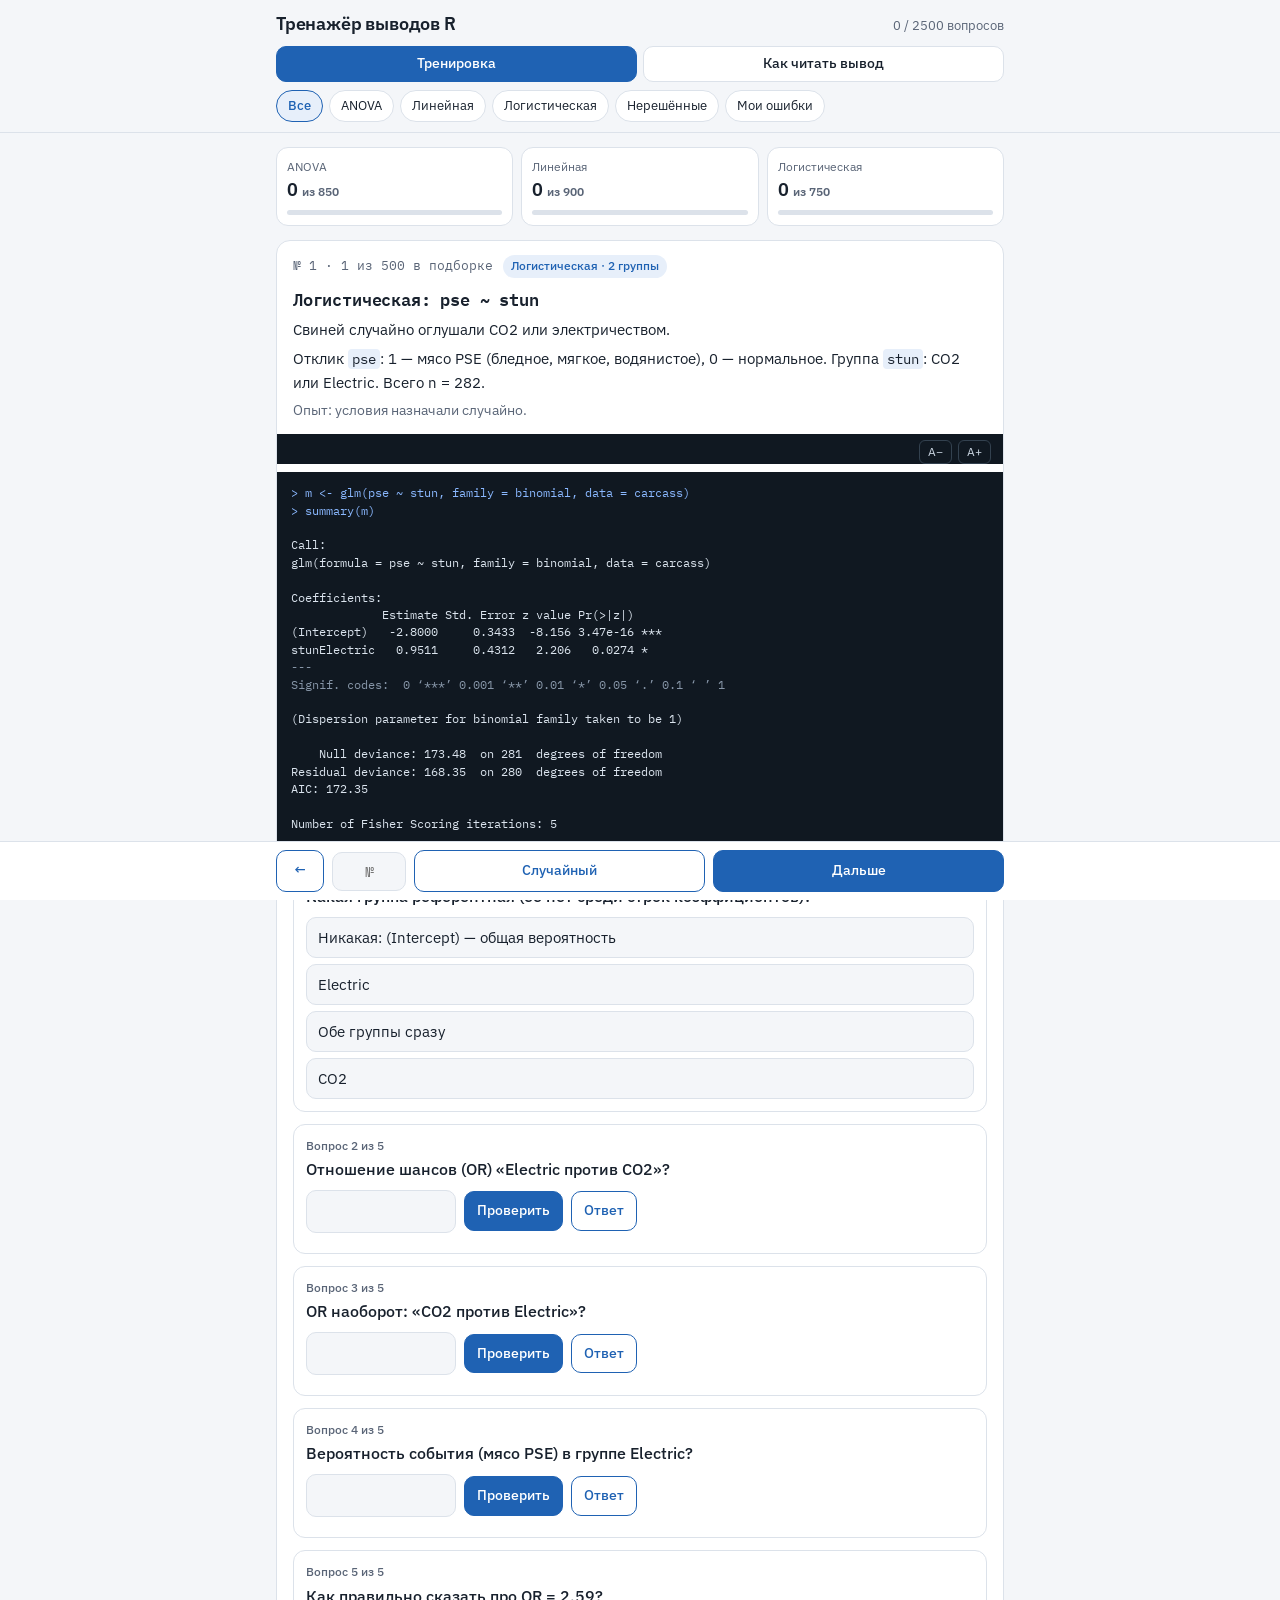
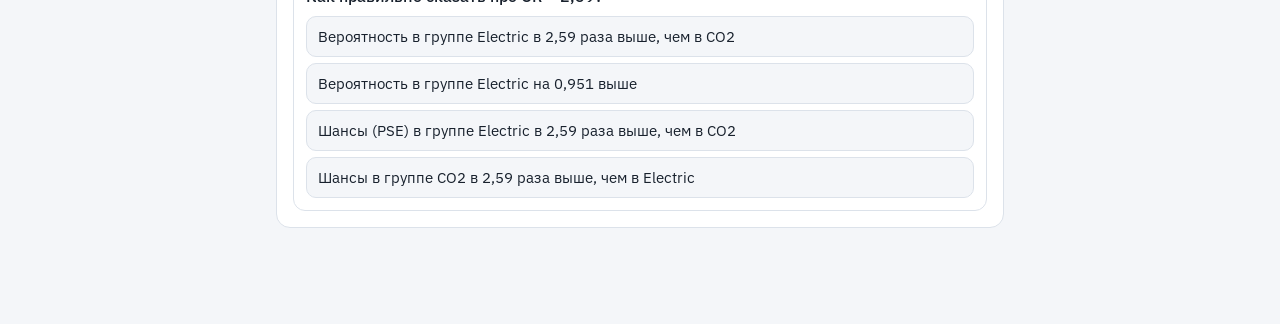
==== index.html @ 88f70c97 "Тренажёр выводов R, версия 1.0 Устанавливаемое веб-приложение: 500 выводов R, 2500 вопросов, раздел " ====
<!DOCTYPE html>
<html lang="ru">
<head>
<meta charset="utf-8">
<meta name="viewport" content="width=device-width, initial-scale=1">
<title>Тренажёр выводов R</title>
<link rel="manifest" href="manifest.webmanifest">
<meta name="theme-color" content="#101821">
<meta name="mobile-web-app-capable" content="yes">
<meta name="apple-mobile-web-app-capable" content="yes">
<link rel="icon" href="icon-192.png">
<link rel="apple-touch-icon" href="apple-touch-icon.png">

<link rel="preconnect" href="https://fonts.googleapis.com">
<link rel="preconnect" href="https://fonts.gstatic.com" crossorigin>
<link href="https://fonts.googleapis.com/css2?family=IBM+Plex+Mono:wght@400;500&family=IBM+Plex+Sans:wght@400;500;600&display=swap" rel="stylesheet">
<style>
/* Layout idea: one phone-width column; the R console is the hero of every card, questions stack under it. */
:root{
  --bg:#f4f6f9; --surface:#ffffff; --ink:#18212d; --muted:#5a6577; --line:#dce2ea;
  --accent:#1f62b3; --accent-soft:#e7effa; --ok:#1d7a4c; --ok-soft:#e3f3ea; --bad:#b0412a; --bad-soft:#fbeae5;
  --console-bg:#101821; --console-ink:#dbe4ee; --prompt:#8ab8ff; --console-dim:#8796a8;
  --font-body:"IBM Plex Sans",-apple-system,"Segoe UI",Roboto,Arial,sans-serif;
  --font-mono:"IBM Plex Mono",ui-monospace,"SFMono-Regular",Menlo,Consolas,monospace;
  color-scheme:light;
}
@media (prefers-color-scheme: dark){
  :root:not([data-theme="light"]){
    --bg:#0e131a; --surface:#161d26; --ink:#e5eaf1; --muted:#9aa6b5; --line:#2a3441;
    --accent:#6fa3ee; --accent-soft:#1b283a; --ok:#5cc08b; --ok-soft:#14281d; --bad:#ee8b70; --bad-soft:#331f1a;
    --console-bg:#0a0e14; --console-ink:#d9e2ec; --prompt:#8ab8ff; --console-dim:#7d8a9b; color-scheme:dark;
  }
}
:root[data-theme="dark"]{
  --bg:#0e131a; --surface:#161d26; --ink:#e5eaf1; --muted:#9aa6b5; --line:#2a3441;
  --accent:#6fa3ee; --accent-soft:#1b283a; --ok:#5cc08b; --ok-soft:#14281d; --bad:#ee8b70; --bad-soft:#331f1a;
  --console-bg:#0a0e14; --console-ink:#d9e2ec; --prompt:#8ab8ff; --console-dim:#7d8a9b; color-scheme:dark;
}
*{box-sizing:border-box}
html,body{margin:0}
body{background:var(--bg);color:var(--ink);font-family:var(--font-body);font-size:16px;line-height:1.55;-webkit-text-size-adjust:100%}
.wrap{max-width:760px;margin:0 auto;padding:0 16px 96px}
header.top{position:sticky;top:0;z-index:5;background:var(--bg);border-bottom:1px solid var(--line)}
.topin{max-width:760px;margin:0 auto;padding:10px 16px 8px;display:flex;flex-direction:column;gap:8px}
.brand{display:flex;align-items:baseline;justify-content:space-between;gap:12px}
.brand h1{font-size:18px;font-weight:600;margin:0;letter-spacing:-.01em}
.brand .stat{font-size:13px;color:var(--muted);font-variant-numeric:tabular-nums;white-space:nowrap}
.tabs{display:flex;gap:6px}
.tab{flex:1;border:1px solid var(--line);background:var(--surface);color:var(--ink);font:inherit;font-size:14px;font-weight:500;padding:6px 10px;border-radius:10px;cursor:pointer}
.tab[aria-selected="true"]{background:var(--accent);border-color:var(--accent);color:#fff}
.chips{display:flex;gap:6px;overflow-x:auto;padding-bottom:2px;scrollbar-width:none}
.chips::-webkit-scrollbar{display:none}
.chip{flex:none;border:1px solid var(--line);background:var(--surface);color:var(--ink);font:inherit;font-size:13px;padding:5px 11px;border-radius:999px;cursor:pointer;white-space:nowrap}
.chip[aria-pressed="true"]{background:var(--accent-soft);border-color:var(--accent);color:var(--accent);font-weight:500}
button:focus-visible,input:focus-visible,summary:focus-visible{outline:2px solid var(--accent);outline-offset:2px}
.card{background:var(--surface);border:1px solid var(--line);border-radius:14px;margin-top:14px;overflow:hidden}
.card-h{padding:14px 16px 4px;display:flex;flex-wrap:wrap;gap:6px 10px;align-items:center}
.idx{font-family:var(--font-mono);font-size:13px;color:var(--muted)}
.tag{font-size:12px;font-weight:500;padding:2px 8px;border-radius:999px;background:var(--accent-soft);color:var(--accent)}
.card h2{font-size:17px;font-weight:600;margin:4px 16px 6px;font-family:var(--font-mono);letter-spacing:-.01em;text-wrap:balance}
.intro{padding:0 16px 6px;font-size:15px}
.intro p{margin:6px 0}
.intro .dz{color:var(--muted);font-size:14px}
code{font-family:var(--font-mono);font-size:.92em;background:var(--accent-soft);padding:1px 4px;border-radius:4px}
.console{margin:8px 0 0;background:var(--console-bg);color:var(--console-ink);font-family:var(--font-mono);font-size:12px;line-height:1.45;padding:12px 14px;overflow-x:auto;white-space:pre;tab-size:4}
.console .pr{color:var(--prompt)}
.console .dim{color:var(--console-dim)}
.zoom{display:flex;justify-content:flex-end;gap:6px;padding:6px 12px 0;background:var(--console-bg)}
.zoom button{background:transparent;border:1px solid #33414f;color:#c8d3df;font:inherit;font-size:12px;border-radius:6px;padding:2px 8px;cursor:pointer}
.qs{padding:6px 16px 16px;display:flex;flex-direction:column;gap:12px}
.q{border:1px solid var(--line);border-radius:12px;padding:12px}
.q.done-ok{border-color:var(--ok)}
.q.done-bad{border-color:var(--bad)}
.qn{font-size:12px;color:var(--muted);font-weight:500;margin-bottom:2px}
.qt{font-weight:500}
.opts{display:flex;flex-direction:column;gap:6px;margin-top:8px}
.opt{text-align:left;font:inherit;font-size:15px;line-height:1.4;border:1px solid var(--line);background:var(--bg);color:var(--ink);border-radius:10px;padding:9px 11px;cursor:pointer}
.opt.ok{border-color:var(--ok);background:var(--ok-soft)}
.opt.bad{border-color:var(--bad);background:var(--bad-soft)}
.row{display:flex;gap:8px;align-items:center;flex-wrap:wrap;margin-top:8px}
.row input{font:inherit;font-family:var(--font-mono);font-size:16px;width:150px;padding:8px 10px;border:1px solid var(--line);border-radius:10px;background:var(--bg);color:var(--ink)}
.unit{color:var(--muted);font-size:14px}
.btn{font:inherit;font-size:14px;font-weight:500;border:1px solid var(--accent);background:var(--accent);color:#fff;border-radius:10px;padding:8px 12px;cursor:pointer}
.btn.ghost{background:transparent;color:var(--accent)}
.res{font-weight:600;font-size:14px}
.res.ok{color:var(--ok)} .res.bad{color:var(--bad)}
.ex{display:none;margin-top:10px;font-size:14.5px;background:var(--bg);border-radius:10px;padding:10px 12px;border-left:3px solid var(--accent)}
.ex.on{display:block}
.ex b{font-weight:600}
.err{color:var(--bad);font-size:13px}
nav.bottom{position:fixed;left:0;right:0;bottom:0;background:var(--surface);border-top:1px solid var(--line);z-index:5}
.navin{max-width:760px;margin:0 auto;padding:8px 16px calc(8px + env(safe-area-inset-bottom));display:flex;gap:8px;align-items:center}
.navin .btn{flex:1;white-space:nowrap;padding:9px 8px}
.navin #prev{flex:0 0 48px}
.navin .jump{width:74px;font:inherit;font-family:var(--font-mono);font-size:15px;padding:7px 8px;border:1px solid var(--line);border-radius:10px;background:var(--bg);color:var(--ink);text-align:center}
.prog{margin-top:14px;display:grid;grid-template-columns:repeat(3,1fr);gap:8px}
.pbox{background:var(--surface);border:1px solid var(--line);border-radius:12px;padding:10px}
.pbox .k{font-size:12px;color:var(--muted)} .pbox .v{font-size:18px;font-weight:600;font-variant-numeric:tabular-nums}
.bar{height:5px;background:var(--line);border-radius:3px;margin-top:6px;overflow:hidden}.bar i{display:block;height:100%;background:var(--accent)}
.empty{padding:24px 16px;color:var(--muted)}
/* guide */
.guide h2{font-size:19px;font-weight:600;margin:22px 0 6px;text-wrap:balance}
.guide h3{font-size:16px;font-weight:600;margin:16px 0 4px}
.guide p{margin:8px 0;max-width:65ch}
.guide .box{background:var(--surface);border:1px solid var(--line);border-radius:12px;padding:12px 14px;margin:10px 0}
.guide .key{border-left:4px solid var(--accent)}
.guide table{border-collapse:collapse;width:100%;font-size:14px;font-variant-numeric:tabular-nums}
.guide th,.guide td{border-bottom:1px solid var(--line);padding:6px 6px;text-align:left;vertical-align:top}
.guide th{font-weight:600;color:var(--muted);font-size:13px}
.tw{overflow-x:auto}
.guide .console{border-radius:10px;margin:8px 0;font-size:11px}
.guide ul,.guide ol{padding-left:20px;margin:6px 0}
.guide li{margin:3px 0}
.toc{display:flex;flex-wrap:wrap;gap:6px;margin-top:12px}
.toc a{font-size:13px;color:var(--accent);text-decoration:none;border:1px solid var(--line);background:var(--surface);border-radius:999px;padding:4px 10px}
.upd{position:fixed;left:12px;right:12px;bottom:76px;z-index:9;background:var(--console-bg);color:var(--console-ink);border-radius:12px;padding:12px 14px;display:flex;gap:10px;align-items:center;justify-content:space-between;font-size:14px}
.upd .btn{flex:none}
.ver{font-size:13px;color:var(--muted);margin-top:28px;border-top:1px solid var(--line);padding-top:12px}
[hidden]{display:none!important}
@media (prefers-reduced-motion: no-preference){.opt,.btn,.chip{transition:background .15s,border-color .15s}}
</style>
</head>
<body>
<header class="top">
  <div class="topin">
    <div class="brand"><h1>Тренажёр выводов R</h1><span class="stat" id="stat">0 / 2500 вопросов</span></div>
    <div class="tabs" role="tablist">
      <button class="tab" role="tab" id="tab-train" aria-selected="true">Тренировка</button>
      <button class="tab" role="tab" id="tab-guide" aria-selected="false">Как читать вывод</button>
    </div>
    <div class="chips" id="chips-cat" aria-label="Тип модели"></div>
    <div class="chips" id="chips-sub" aria-label="Подтип"></div>
  </div>
</header>

<main class="wrap">
  <section id="view-train">
    <div class="prog" id="prog"></div>
    <div id="card"></div>
  </section>
  <section id="view-guide" class="guide" hidden><p style="margin-top:16px">Короткие правила к каждому виду вывода. Во вкладке «Тренировка» те же вещи на 500 примерах.</p>
<div class="toc">
  <a href="#" data-go="g-any">С чего начать</a>
  <a href="#" data-go="g-slope">Наклон b₁</a>
  <a href="#" data-go="g-aov">ANOVA</a>
  <a href="#" data-go="g-dummy">Группы в lm и glm</a>
  <a href="#" data-go="g-tukey">TukeyHSD</a>
  <a href="#" data-go="g-log">Логарифмы</a>
  <a href="#" data-go="g-logit">Логистическая</a>
  <a href="#" data-go="g-ci">ДИ и прогноз</a>
  <a href="#" data-go="g-calc">Калькулятор</a>
</div>

<h2 id="g-any">С чего начать любой вывод</h2>
<ol>
  <li><b>Строка с формулой</b> (<code>lm(…)</code>, <code>aov(…)</code>, <code>glm(…)</code>): слева от <code>~</code> отклик Y, справа X или группа.</li>
  <li><b>Есть ли <code>log()</code></b> и с какой стороны. От этого зависит, брать ли e.</li>
  <li><b>Какая функция:</b> <code>aov</code> — ANOVA; <code>lm</code> — линейная регрессия (или ANOVA, если справа группа); <code>glm(…, family = binomial)</code> — логистическая.</li>
  <li><b>Найди строку, о которой спрашивают</b>, и бери числа из неё: Estimate, Std. Error, t (или z), p.</li>
</ol>

<h2 id="g-slope">Наклон b₁: что это на самом деле</h2>
<div class="box key">
  <p><b>b₁ — на сколько единиц Y в среднем меняется Y, если X больше на 1 единицу.</b> Больше ничего. Единицы b₁ — «единицы Y на одну единицу X».</p>
</div>
<p>Пример: масса поросёнка при отъёме (кг) от возраста отъёма (дни). R выдал (Intercept) = 1,00 и age = 0,24. Прямая: Ŷ = 1,00 + 0,24 · age.</p>
<div class="tw"><table>
  <tr><th>Возраст, дни</th><th>Ŷ = 1,00 + 0,24 × возраст</th><th>Разница с предыдущим</th></tr>
  <tr><td>20</td><td>1,00 + 4,80 = 5,80 кг</td><td></td></tr>
  <tr><td>21</td><td>1,00 + 5,04 = 6,04 кг</td><td>+0,24</td></tr>
  <tr><td>22</td><td>1,00 + 5,28 = 6,28 кг</td><td>+0,24</td></tr>
  <tr><td>25</td><td>1,00 + 6,00 = 7,00 кг</td><td>+0,72 за 3 дня (3 × 0,24)</td></tr>
</table></div>
<ul>
  <li><b>Каждый +1 день</b> → средняя масса на 0,24 кг больше. Это и есть b₁.</li>
  <li><b>+k единиц X</b> → среднее Y меняется на k × b₁. Сдвиг b₀ при этом не нужен — он сокращается.</li>
  <li><b>Минус у b₁</b> → с ростом X среднее Y падает.</li>
  <li><b>(Intercept) b₀</b> — прогноз при X = 0. Читать по смыслу можно, только если X = 0 есть в данных (возраст отъёма 0 дней — нет).</li>
  <li><b>«в среднем»</b>: конкретные поросята разбросаны вокруг прямой примерно на Residual standard error.</li>
  <li><b>Опыт или наблюдение:</b> если X назначали случайно — «увеличение X вызывает…»; если нет — «связано с…».</li>
</ul>
<div class="box"><b>EN:</b> Each 1-day increase in age at weaning is associated with a 0.24 kg increase in mean weaning weight.</div>
<h3>Остальные числа в строке наклона</h3>
<div class="tw"><table>
  <tr><th>Число</th><th>Что это</th><th>Как получить</th></tr>
  <tr><td>Std. Error</td><td>насколько «дрожит» сам наклон от выборки к выборке</td><td>из вывода</td></tr>
  <tr><td>t value</td><td>во сколько SE наклон отстоит от 0</td><td>Estimate / Std. Error</td></tr>
  <tr><td>Pr(&gt;|t|)</td><td>p для H₀: β₁ = 0 (связи нет)</td><td>&lt; 0,05 → связь значима</td></tr>
  <tr><td>95 % ДИ</td><td>где с уверенностью 95 % лежит настоящий β₁</td><td>b₁ ± qt × SE, или <code>confint(m)</code></td></tr>
</table></div>
<h3>Нижняя часть summary(lm)</h3>
<ul>
  <li><b>Residual standard error: s on df</b> — типичный промах отдельной точки мимо прямой (в единицах Y). n = df + 2 (для одной X).</li>
  <li><b>Multiple R-squared</b> — доля разброса Y, объяснённая прямой. Adjusted — с поправкой на число параметров.</li>
  <li><b>F-statistic</b> — при одной X это t² наклона, p тот же.</li>
</ul>

<h2 id="g-aov">ANOVA: summary(aov)</h2>
<pre class="console">            Df Sum Sq Mean Sq F value  Pr(&gt;F)
diet         3  10520    3507   6.124 0.00182 **
Residuals   36  20615     573</pre>
<div class="tw"><table>
  <tr><th>Что нужно</th><th>Где / как</th><th>Здесь</th></tr>
  <tr><td>число групп k</td><td>Df фактора + 1</td><td>3 + 1 = 4</td></tr>
  <tr><td>число наблюдений N</td><td>Df фактора + Df Residuals + 1</td><td>3 + 36 + 1 = 40</td></tr>
  <tr><td>MSE (шум)</td><td>Mean Sq в строке Residuals</td><td>573</td></tr>
  <tr><td>σ̂ (pooled SD)</td><td>√MSE</td><td>√573 = 23,9</td></tr>
  <tr><td>F</td><td>Mean Sq фактора / MSE</td><td>3507 / 573 = 6,12</td></tr>
  <tr><td>R²</td><td>SS фактора / (SS фактора + SS Residuals)</td><td>10520 / 31135 = 0,34</td></tr>
</table></div>
<p><b>Вывод по p:</b> p &lt; 0,05 → хотя бы одно среднее отличается (какое — F не говорит). p ≥ 0,05 → нет доказательств различий (но и равенство не доказано).</p>
<p><b>Сравнить две группы руками:</b> SE = √(MSE × (1/n₁ + 1/n₂)); t = разница / SE; ДИ = разница ± qt × SE, df = df Residuals. MSE и df берём из всей таблицы, даже если сравниваем только две группы.</p>
<p><b>Контраст</b> с коэффициентами c: g = Σ c·среднее; SE = √(MSE × Σ c²/n).</p>

<h2 id="g-dummy">Группы в lm и glm: где «вторая» группа</h2>
<div class="box key"><p>Когда справа от <code>~</code> стоит группа, R делает из неё переменные 0/1. <b>Первая по алфавиту группа становится референтной</b> — её строки в выводе нет, она «спрятана» в (Intercept). Каждая строка вида <code>dietB</code> — это <b>разница «B минус референтная»</b>.</p></div>
<div class="tw"><table>
  <tr><th>Группа</th><th>dietB</th><th>dietC</th><th>Ŷ</th></tr>
  <tr><td>A (референтная)</td><td>0</td><td>0</td><td>b₀</td></tr>
  <tr><td>B</td><td>1</td><td>0</td><td>b₀ + b<sub>B</sub></td></tr>
  <tr><td>C</td><td>0</td><td>1</td><td>b₀ + b<sub>C</sub></td></tr>
</table></div>
<pre class="console">            Estimate Std. Error t value Pr(&gt;|t|)
(Intercept)   450.00       8.00   56.25  &lt; 2e-16 ***
dietB          20.00      11.31    1.77  0.08554 .
dietC          35.00      11.31    3.09  0.00381 **</pre>
<ul>
  <li>Среднее A = 450 (это (Intercept)).</li>
  <li>Среднее B = 450 + 20 = 470; среднее C = 450 + 35 = 485.</li>
  <li><b>C − B</b> = 35 − 20 = 15: A сокращается. Отдельной строки для этого нет.</li>
  <li>p в строке dietB проверяет «B = A», а не «B = 0».</li>
  <li>F-statistic внизу — общий тест «все средние равны», тот же, что в ANOVA.</li>
</ul>
<p>В <b>glm</b> то же самое, только на шкале log-odds: (Intercept) — log-odds референтной группы, строка группы — разница log-odds (см. ниже).</p>

<h2 id="g-tukey">TukeyHSD</h2>
<pre class="console">$diet
    diff       lwr      upr     p adj
B-A   20 -7.645000 47.64500 0.1946083
C-A   35  7.355000 62.64500 0.0103658</pre>
<ul>
  <li><b>«C-A»</b> читается «среднее C минус среднее A».</li>
  <li><b>p adj</b> уже с поправкой на все пары — сравниваешь с 0,05.</li>
  <li><b>lwr, upr</b> — 95 % ДИ разницы с той же поправкой. Ноль внутри ⇔ p adj ≥ 0,05.</li>
  <li>Число пар = k(k − 1)/2. p adj больше обычного p, потому что Тьюки защищает от случайных находок на всём наборе пар.</li>
</ul>

<h2 id="g-log">Логарифмы: два вопроса</h2>
<div class="box key">
  <ol>
    <li><b>Y под log?</b> Да → от коэффициентов (и концов ДИ, и сдвига) берём e. Говорим «в … раз» / «на … %» и слово <b>медиана</b>. Нет → e не берём.</li>
    <li><b>X под log?</b> Да → при прогнозе подставляем ln X; в трактовке говорим «X в 2 раза» и умножаем b₁ на 0,693. Нет → «+1 к X».</li>
  </ol>
</div>
<div class="tw"><table>
  <tr><th>Модель</th><th>Как читать b₁</th><th>Прогноз</th></tr>
  <tr><td><code>y ~ x</code></td><td>+1 к X → среднее Y + b₁</td><td>b₀ + b₁·X</td></tr>
  <tr><td><code>log(y) ~ x</code></td><td>+1 к X → медиана Y × e<sup>b₁</sup>; % = (e<sup>b₁</sup> − 1)·100; +k к X → × e<sup>k·b₁</sup></td><td>e<sup>b₀ + b₁·X</sup> (медиана)</td></tr>
  <tr><td><code>y ~ log(x)</code></td><td>X × 2 → среднее Y + 0,693·b₁; X × 10 → + 2,303·b₁</td><td>b₀ + b₁·ln X</td></tr>
  <tr><td><code>log(y) ~ log(x)</code></td><td>X × 2 → медиана Y × 2<sup>b₁</sup>; +1 % X ≈ +b₁ % Y</td><td>e<sup>b₀ + b₁·ln X</sup></td></tr>
</table></div>
<p><b>Проценты перемножаются.</b> b₁ = −0,0184 на 1 единицу: на 10 единиц не 10 × 1,8 = 18 %, а e<sup>−0,184</sup> = 0,832 → на 17 % ниже.</p>
<p><b>Не переводят через e:</b> R², t, p, F.</p>
<p><b>Почему медиана:</b> e от среднего логарифмов — это середина данных, а не их среднее. 2, 4, 8: среднее 4,67, а e<sup>среднее ln</sup> = 4.</p>

<h2 id="g-logit">Логистическая регрессия</h2>
<div class="box key"><p>R считает всё на шкале <b>log-odds</b>. Цепочка туда и обратно:</p>
<p><b>вероятность p</b> → шансы = p / (1 − p) → log-odds = ln(шансы)<br>
<b>log-odds</b> → шансы = e<sup>log-odds</sup> → вероятность = шансы / (1 + шансы)</p></div>
<p>Пример: p = 0,20 → шансы 0,2/0,8 = 0,25 («1 к 4») → log-odds = ln 0,25 = −1,39.</p>
<h3>Две группы: где «вторая» группа</h3>
<pre class="console">             Estimate Std. Error z value Pr(&gt;|z|)
(Intercept)   -0.7500     0.1800  -4.167 3.09e-05 ***
groupVaccine  -1.1000     0.3200  -3.438 5.87e-04 ***</pre>
<p>Строки Control нет → Control референтная. Она в (Intercept).</p>
<div class="tw"><table>
  <tr><th></th><th>log-odds</th><th>шансы = e<sup>log-odds</sup></th><th>вероятность</th></tr>
  <tr><td>Control (референтная)</td><td>b₀ = −0,75</td><td>e<sup>−0,75</sup> = 0,472</td><td>0,472 / 1,472 = 0,32</td></tr>
  <tr><td>Vaccine</td><td>b₀ + b₁ = −0,75 − 1,10 = −1,85</td><td>e<sup>−1,85</sup> = 0,157</td><td>0,157 / 1,157 = 0,14</td></tr>
</table></div>
<ul>
  <li><b>OR «Vaccine против Control»</b> = e<sup>b₁</sup> = e<sup>−1,10</sup> = 0,333 (= 0,157 / 0,472). Шансы заболеть у вакцинированных в 3 раза ниже.</li>
  <li><b>OR наоборот, «Control против Vaccine»</b> = 1 / 0,333 = e<sup>+1,10</sup> = 3,0. Отдельной строки нет — просто переворачиваешь.</li>
  <li><b>OR — отношение шансов, не вероятностей.</b> Вероятности здесь 0,32 и 0,14: их отношение 2,3, а не 3.</li>
  <li><b>p в строке groupVaccine</b> проверяет H₀: β₁ = 0, то есть OR = 1 (шансы одинаковы).</li>
</ul>
<div class="box"><b>EN:</b> The odds of disease for vaccinated pigs are estimated to be e<sup>−1.10</sup> = 0.33 times the odds for unvaccinated pigs (about 67% lower odds).</div>
<h3>Три группы</h3>
<p>Обе строки — против референтной A. OR «C против B» = e<sup>b<sub>C</sub> − b<sub>B</sub></sup> (или OR<sub>C</sub> / OR<sub>B</sub>). Вероятность в C: e<sup>b₀ + b<sub>C</sub></sup> / (1 + e<sup>b₀ + b<sub>C</sub></sup>).</p>
<h3>Непрерывный X</h3>
<ul>
  <li>+1 к X → шансы × e<sup>b₁</sup>. +k к X → шансы × e<sup>k·b₁</sup> (не k × OR).</li>
  <li>% изменения шансов = (e<sup>b₁</sup> − 1) × 100.</li>
  <li>Вероятность при X₀: log-odds = b₀ + b₁·X₀ → шансы → вероятность.</li>
  <li>Вероятность меняется неравномерно (S-кривая): постоянны только шансы «в разах».</li>
</ul>

<h2 id="g-ci">Доверительные интервалы и прогноз</h2>
<div class="tw"><table>
  <tr><th>Что</th><th>Формула</th><th>Множитель</th></tr>
  <tr><td>Коэффициент lm</td><td>b ± qt × SE</td><td>qt(0.975, df остатков)</td></tr>
  <tr><td>Разница двух средних (ANOVA)</td><td>разница ± qt × √(MSE(1/n₁ + 1/n₂))</td><td>qt(0.975, df Residuals)</td></tr>
  <tr><td>OR в glm (Wald)</td><td>e<sup>b ± 1,96 × SE</sup></td><td>1,96</td></tr>
  <tr><td>log(Y): множитель</td><td>e от каждого конца confint</td><td>—</td></tr>
</table></div>
<p><b>predict(…, interval = "confidence")</b> — ДИ для <b>среднего</b> Y при этом X (узкий). <b>interval = "prediction"</b> — для <b>одного нового</b> наблюдения (шире: добавляется разброс s). Оба уже всего в середине данных по X.</p>
<p><b>Как сказать ДИ:</b> «С уверенностью 95 % … от L до U». Не «95 % наблюдений» и не «при повторении 100 раз всегда».</p>

<h2 id="g-calc">Калькулятор</h2>
<ul>
  <li><b>e<sup>x</sup>:</b> кнопка eˣ (часто через 2nd + ln) или e → xʸ → x.</li>
  <li><b>e<sup>−x</sup></b> = 1 / e<sup>x</sup>: посчитай e<sup>0,0184</sup> = 1,0186, потом 1/x → 0,982.</li>
  <li><b>ln</b> — кнопка ln. ln 2 = 0,693; ln 10 = 2,303.</li>
  <li><b>2<sup>b</sup></b> — кнопка xʸ.</li>
  <li><b>Проверка знака:</b> отрицательный коэффициент → множитель меньше 1.</li>
</ul>
<div class="ver" id="ver"><b>Версия 1.0</b> · 14.11.2026<br>Что нового: первая версия — 500 выводов R, 2500 вопросов, раздел «Как читать вывод». Прогресс хранится на этом телефоне.<br>Хочешь новые задания — напиши Claude в проекте, что добавить. После согласования выйдет обновление, приложение покажет кнопку «Обновить».</div>
</section>
</main>

<nav class="bottom" id="nav">
  <div class="navin">
    <button class="btn ghost" id="prev" aria-label="Предыдущий пример">←</button>
    <input class="jump" id="jump" inputmode="numeric" aria-label="Номер примера" placeholder="№">
    <button class="btn ghost" id="rand">Случайный</button>
    <button class="btn" id="next">Дальше</button>
  </div>
</nav>

<script type="application/json" id="data">[{"cat":"logit","sub":"g2","title":"Логистическая: pse ~ stun","intro":"<p>Свиней случайно оглушали CO2 или электричеством.<\/p><p>Отклик <code>pse<\/code>: 1 — мясо PSE (бледное, мягкое, водянистое), 0 — нормальное. Группа <code>stun<\/code>: CO2 или Electric. Всего n = 282.<\/p><p class='dz'>Опыт: условия назначали случайно.<\/p>","console":"> m <- glm(pse ~ stun, family = binomial, data = carcass)\n> summary(m)\n\nCall:\nglm(formula = pse ~ stun, family = binomial, data = carcass)\n\nCoefficients:\n             Estimate Std. Error z value Pr(>|z|)\n(Intercept)   -2.8000     0.3433  -8.156 3.47e-16 ***\nstunElectric   0.9511     0.4312   2.206   0.0274 *\n---\nSignif. codes:  0 ‘***’ 0.001 ‘**’ 0.01 ‘*’ 0.05 ‘.’ 0.1 ‘ ’ 1\n\n(Dispersion parameter for binomial family taken to be 1)\n\n    Null deviance: 173.48  on 281  degrees of freedom\nResidual deviance: 168.35  on 280  degrees of freedom\nAIC: 172.35\n\nNumber of Fisher Scoring iterations: 5","qs":[{"t":"mc","q":"Какая группа референтная (её нет среди строк коэффициентов)?","o":["Никакая: (Intercept) — общая вероятность","Electric","Обе группы сразу","CO2"],"a":3,"ex":"R берёт первую по алфавиту группу (CO2) за базу. Где «вторая» группа? Она — строка stunElectric. А референтная (CO2) сидит в (Intercept): для неё stunElectric = 0, и log-odds = b₀."},{"t":"num","q":"Отношение шансов (OR) «Electric против CO2»?","a":2.58856,"tol":0.01294,"ex":"OR = e<sup>b₁<\/sup> = e<sup>0,95110<\/sup> = <b>2,589<\/b>. Шансы PSE в группе Electric в 2,59 раза больше, чем в CO2.","unit":""},{"t":"num","q":"OR наоборот: «CO2 против Electric»?","a":0.386316,"tol":0.001932,"ex":"Переворачиваем: 1 / OR = 1 / 2,589 = <b>0,3863<\/b> (то же, что e<sup>−b₁<\/sup> = e<sup>−0,95110<\/sup>). Отдельной строки для «CO2 против Electric» в выводе нет — её получают так.","unit":""},{"t":"num","q":"Вероятность события (мясо PSE) в группе Electric?","a":0.136002,"tol":0.003,"ex":"log-odds Electric = b₀ + b₁ = −2,8000 + (0,95110) = −1,849. Шансы = e<sup>−1,849<\/sup> = 0,1574. Вероятность = 0,1574 / (1 + 0,1574) = <b>0,136<\/b>.","unit":""},{"t":"mc","q":"Как правильно сказать про OR = 2,59?","o":["Вероятность в группе Electric в 2,59 раза выше, чем в CO2","Вероятность в группе Electric на 0,951 выше","Шансы (PSE) в группе Electric в 2,59 раза выше, чем в CO2","Шансы в группе CO2 в 2,59 раза выше, чем в Electric"],"a":2,"ex":"e<sup>b<\/sup> в логистической регрессии — отношение <b>шансов<\/b>, не вероятностей. Направление: группа из строки против референтной. <br><i>EN:<\/i> The odds of pse in the Electric group are estimated to be 2.59 times the odds in the CO2 group."}],"id":1},{"cat":"anova","sub":"aov","title":"ANOVA: birthwt ~ parity","intro":"<p>Данные фермы: гнёзда от свиноматок первого, второго и третьего-и-далее опороса.<\/p><p>Отклик <code>birthwt<\/code> — средняя масса поросёнка при рождении в гнезде, кг. Фактор <code>parity<\/code> — опорос свиноматки (1-й, 2-й, 3-й и дальше). Число гнёзд в группах: P1: 6, P2: 12, P3plus: 8.<\/p><p class='dz'>Наблюдение: условия никто не назначал, данные собраны как есть.<\/p>","console":"> fit <- aov(birthwt ~ parity, data = litters)\n> summary(fit)\n            Df  Sum Sq Mean Sq F value Pr(>F)\nparity       2 0.04801 0.02401  0.8395  0.445\nResiduals   23 0.65773 0.02860\n---\nSignif. codes:  0 ‘***’ 0.001 ‘**’ 0.01 ‘*’ 0.05 ‘.’ 0.1 ‘ ’ 1\n> round(tapply(litters$birthwt, litters$parity, mean), 3)\n    P1     P2 P3plus\n 1.292  1.304  1.392\n> table(litters$parity)\n\n    P1     P2 P3plus\n     6     12      8\n> qt(0.975, df = 23)\n[1] 2.068658","qs":[{"t":"num","q":"Чему равна оценка σ — типичный разброс внутри групп (pooled SD)? В кг.","a":0.169115,"tol":0.003382,"ex":"σ̂ = √MSE. MSE — это Mean Sq в строке Residuals = 0,02860. √0,02860 = <b>0,169<\/b> кг. Отдельное наблюдение обычно отличается от среднего своей группы примерно на столько.","unit":"кг"},{"t":"mc","q":"p-value = 0.445. Какой вывод правильный (α = 0,05)?","o":["Хотя бы одно среднее отличается","Нет доказательств, что средние различаются (но и равенство не доказано)","Доказано, что все средние равны","Все средние отличаются друг от друга"],"a":1,"ex":"H₀: все средние в популяции равны. p ≥ 0,05 → H₀ не отвергаем. F-тест отвечает только на вопрос «все ли средние одинаковы», а не «какие различаются»."},{"t":"num","q":"Сколько всего наблюдений (N) было в анализе?","a":26.0,"tol":0.0,"ex":"Df фактора + Df остатков = Df total = N − 1: 2 + 23 = 25 → N = <b>26<\/b>.","unit":""},{"t":"num","q":"95% ДИ для разницы средних P3plus − P1: найди <b>верхнюю<\/b> границу. qt есть в выводе.","a":0.288936,"tol":0.005779,"ex":"Разница = 1,3920 − 1,2920 = 0,1000. SE = √(0,02860·(1/6 + 1/8)) = 0,0913. Верх = разница + qt × SE = 0,1000 + 2.068658 × 0,0913 = <b>0,289<\/b> кг. MSE и df берём из всей ANOVA, даже если сравниваем две группы.","unit":"кг"},{"t":"num","q":"Проверь, как R получил F value: посчитай F сам.","a":0.83951,"tol":0.008395,"ex":"F = Mean Sq фактора / Mean Sq Residuals = 0,02401 / 0,02860 = <b>0,840<\/b>. Сигнал (разброс между средними) делим на шум (разброс внутри групп).","unit":""}],"id":2},{"cat":"logit","sub":"g3","title":"Логистическая, 3 группы: lame ~ floor","intro":"<p>Осмотрели свиней на бетонном, резиновом и щелевом полу.<\/p><p>Отклик <code>lame<\/code>: 1 — хромает, 0 — нет. Группа <code>floor<\/code>: Concrete, Rubber, Slatted. Всего n = 375.<\/p><p class='dz'>Наблюдение: условия никто не назначал, данные собраны как есть.<\/p>","console":"> m <- glm(lame ~ floor, family = binomial, data = pigs)\n> summary(m)\n\nCall:\nglm(formula = lame ~ floor, family = binomial, data = pigs)\n\nCoefficients:\n             Estimate Std. Error z value Pr(>|z|)\n(Intercept)   -1.3949     0.2074  -6.724 1.76e-11 ***\nfloorRubber   -0.2514     0.3429  -0.733    0.464\nfloorSlatted   0.2337     0.2922   0.800    0.424\n---\nSignif. codes:  0 ‘***’ 0.001 ‘**’ 0.01 ‘*’ 0.05 ‘.’ 0.1 ‘ ’ 1\n\n(Dispersion parameter for binomial family taken to be 1)\n\n    Null deviance: 378.06  on 374  degrees of freedom\nResidual deviance: 375.96  on 372  degrees of freedom\nAIC: 381.96\n\nNumber of Fisher Scoring iterations: 4\n> exp(coef(m))\n (Intercept)  floorRubber floorSlatted\n   0.2478632    0.7777316    1.2633229","qs":[{"t":"mc","q":"Какая группа референтная?","o":["Concrete","Rubber","Никакая","Slatted"],"a":0,"ex":"Строк floorRubber и floorSlatted есть, а floorConcrete — нет. Значит Concrete — база (первая по алфавиту), она в (Intercept)."},{"t":"num","q":"OR «Slatted против Rubber»? (ни одна не референтная)","a":1.62434,"tol":0.01624,"ex":"Обе строки — против Concrete. Разница log-odds: 0,23370 − (−0,25140) = 0,4851. OR = e<sup>0,4851<\/sup> = <b>1,624<\/b>. Или делим OR: 1,263 / 0,7777.","unit":""},{"t":"num","q":"Вероятность события (хромота) в группе Slatted?","a":0.238449,"tol":0.003,"ex":"log-odds Slatted = b₀ + bSlatted = −1,3949 + (0,23370) = −1,161. Шансы = 0,3131. Вероятность = <b>0,238<\/b>.","unit":""},{"t":"num","q":"Вероятность события в референтной группе Concrete?","a":0.198627,"tol":0.003,"ex":"e<sup>−1,3949<\/sup> = 0,2479 (шансы) → 0,2479 / (1 + 0,2479) = <b>0,199<\/b>.","unit":""},{"t":"mc","q":"OR Slatted против Concrete = 1,26. Как сказать?","o":["Шансы в Slatted в 1,26 раза выше, чем в среднем по всем фермам","Шансы в Concrete в 1,26 раза выше, чем в Slatted","Шансы (хромоты) в Slatted в 1,26 раза выше, чем в Concrete","Вероятность в Slatted в 1,26 раза выше, чем в Concrete"],"a":2,"ex":"OR из строки — всегда «эта группа против референтной», и это про шансы, не вероятности."}],"id":3},{"cat":"logit","sub":"g3","title":"Логистическая, 3 группы: lame ~ floor","intro":"<p>Осмотрели свиней на бетонном, резиновом и щелевом полу.<\/p><p>Отклик <code>lame<\/code>: 1 — хромает, 0 — нет. Группа <code>floor<\/code>: Concrete, Rubber, Slatted. Всего n = 430.<\/p><p class='dz'>Наблюдение: условия никто не назначал, данные собраны как есть.<\/p>","console":"> m <- glm(lame ~ floor, family = binomial, data = pigs)\n> summary(m)\n\nCall:\nglm(formula = lame ~ floor, family = binomial, data = pigs)\n\nCoefficients:\n             Estimate Std. Error z value Pr(>|z|)\n(Intercept)   -1.0826     0.1785  -6.064 1.33e-09 ***\nfloorRubber   -0.6520     0.2965  -2.199   0.0279 *\nfloorSlatted   0.1092     0.2691   0.406   0.6850\n---\nSignif. codes:  0 ‘***’ 0.001 ‘**’ 0.01 ‘*’ 0.05 ‘.’ 0.1 ‘ ’ 1\n\n(Dispersion parameter for binomial family taken to be 1)\n\n    Null deviance: 459.14  on 429  degrees of freedom\nResidual deviance: 451.82  on 427  degrees of freedom\nAIC: 457.82\n\nNumber of Fisher Scoring iterations: 4","qs":[{"t":"mc","q":"Какая группа референтная?","o":["Rubber","Slatted","Никакая","Concrete"],"a":3,"ex":"Строк floorRubber и floorSlatted есть, а floorConcrete — нет. Значит Concrete — база (первая по алфавиту), она в (Intercept)."},{"t":"num","q":"OR «Slatted против Rubber»? (ни одна не референтная)","a":2.14084,"tol":0.02141,"ex":"Обе строки — против Concrete. Разница log-odds: 0,10920 − (−0,65200) = 0,7612. OR = e<sup>0,7612<\/sup> = <b>2,141<\/b>. Или делим OR: 1,115 / 0,5210.","unit":""},{"t":"num","q":"Вероятность события (хромота) в группе Slatted?","a":0.274203,"tol":0.003,"ex":"log-odds Slatted = b₀ + bSlatted = −1,0826 + (0,10920) = −0,9734. Шансы = 0,3778. Вероятность = <b>0,274<\/b>.","unit":""},{"t":"num","q":"Вероятность события в референтной группе Concrete?","a":0.253014,"tol":0.003,"ex":"e<sup>−1,0826<\/sup> = 0,3387 (шансы) → 0,3387 / (1 + 0,3387) = <b>0,253<\/b>.","unit":""},{"t":"num","q":"OR «Rubber против Concrete»?","a":0.521003,"tol":0.002605,"ex":"e<sup>−0,65200<\/sup> = <b>0,5210<\/b>.","unit":""}],"id":4},{"cat":"lin","sub":"logy","title":"log(Y): log(cfu) ~ days","intro":"<p>Проб: n = 26. Отклик <code>cfu<\/code> — число бактерий в воде поилок, КОЕ/мл. Предиктор <code>days<\/code> — дни после санации, дн.; в данных от 1,00 до 10,0.<\/p><p>Y сильно растёт или падает «в разах», поэтому в модель взяли <code>log(cfu)<\/code>.<\/p><p class='dz'>Наблюдение: условия никто не назначал, данные собраны как есть. R: <code>log()<\/code> — натуральный логарифм.<\/p>","console":"> m <- lm(log(cfu) ~ days, data = water)\n> summary(m)\n\nCall:\nlm(formula = log(cfu) ~ days, data = water)\n\nResiduals:\n     Min       1Q   Median       3Q      Max\n-1.05222 -0.23904 -0.02263  0.31225  1.14672\n\nCoefficients:\n            Estimate Std. Error t value Pr(>|t|)\n(Intercept)  4.69095    0.20939  22.403  < 2e-16 ***\ndays         0.23306    0.03524   6.614 7.69e-07 ***\n---\nSignif. codes:  0 ‘***’ 0.001 ‘**’ 0.01 ‘*’ 0.05 ‘.’ 0.1 ‘ ’ 1\n\nResidual standard error: 0.48 on 24 degrees of freedom\nMultiple R-squared:  0.6457,  Adjusted R-squared:  0.631 \nF-statistic: 43.74 on 1 and 24 DF,  p-value: 7.687e-07\n> confint(m)\n                2.5 %    97.5 %\n(Intercept) 4.2587996 5.1231067\ndays        0.1603298 0.3057864","qs":[{"t":"num","q":"Во сколько раз меняется медиана cfu при +1 к days (дн.)?","a":1.26246,"tol":0.003787,"ex":"Y под логарифмом → берём e от наклона: e<sup>0,23306<\/sup> = <b>1,262<\/b>. Больше 1 — рост. На калькуляторе для минуса: 1 / e<sup>0,23306<\/sup>.","unit":""},{"t":"num","q":"Во сколько раз изменится медиана cfu, если days вырастет на 2 дн.?","a":1.5938,"tol":0.01594,"ex":"Не 2 × процент, а e<sup>2 × b₁<\/sup> = e<sup>0,4661<\/sup> = <b>1,594<\/b>. Проценты перемножаются: 1,262<sup>2<\/sup> = то же самое.","unit":""},{"t":"mc","q":"Как правильно прочитать наклон 0,23306 на исходной шкале?","o":["При +1 к days медиана cfu умножается на 0,2331","При +1 к days медиана cfu меняется на 0,2331 КОЕ/мл","При +1 к days <b>среднее<\/b> cfu умножается на 1,262","При +1 к days (дн.) медиана cfu умножается на 1,262 (+26,2 %)"],"a":3,"ex":"Y под log → e<sup>b₁<\/sup>, ответ «в разах / на %», слово <b>медиана<\/b> (e от среднего логарифмов = медиана). <br><i>EN:<\/i> Each 1 дн. increase in days is associated with median cfu being multiplied by 1.262."},{"t":"num","q":"e от (Intercept): что за число? Посчитай.","a":108.957,"tol":1.09,"ex":"e<sup>4,6909<\/sup> = <b>109,0<\/b> КОЕ/мл — медиана cfu при days = 0. X = 0 вне данных — это экстраполяция.","unit":"КОЕ/мл"},{"t":"num","q":"Медиана cfu при days = 6 дн.?","a":441.117,"tol":4.411,"ex":"Сначала на лог-шкале: 4,6909 + 0,23306 × 6 = 6,089. Потом e: e<sup>6,089<\/sup> = <b>441,1<\/b> КОЕ/мл — это медиана, не среднее.","unit":"КОЕ/мл"}],"id":5},{"cat":"anova","sub":"aov","title":"ANOVA: gain ~ diet","intro":"<p>Станки поросят на доращивании случайно распределили по четырём рационам A, B, C, D.<\/p><p>Отклик <code>gain<\/code> — среднесуточный привес поросят в станке, г/сут. Фактор <code>diet<\/code> — рацион. Число станков в группах: A: 6, B: 12, C: 12, D: 12.<\/p><p class='dz'>Опыт: условия назначали случайно.<\/p>","console":"> fit <- aov(gain ~ diet, data = pens)\n> summary(fit)\n            Df Sum Sq Mean Sq F value   Pr(>F)\ndiet         3  47536   15845   13.75 3.19e-06 ***\nResiduals   38  43798    1153\n---\nSignif. codes:  0 ‘***’ 0.001 ‘**’ 0.01 ‘*’ 0.05 ‘.’ 0.1 ‘ ’ 1\n> round(tapply(pens$gain, pens$diet, mean), 1)\n    A     B     C     D\n471.0 430.3 481.1 398.7\n> table(pens$diet)\n\n A  B  C  D\n 6 12 12 12\n> qt(0.975, df = 38)\n[1] 2.024394","qs":[{"t":"num","q":"Чему равна оценка σ — типичный разброс внутри групп (pooled SD)? В г/сут.","a":33.9559,"tol":0.6791,"ex":"σ̂ = √MSE. MSE — это Mean Sq в строке Residuals = 1153. √1153 = <b>34,0<\/b> г/сут. Отдельное наблюдение обычно отличается от среднего своей группы примерно на столько.","unit":"г/сут"},{"t":"mc","q":"p-value = 3.19e-06. Какой вывод правильный (α = 0,05)?","o":["Хотя бы одно среднее отличается от остальных; какие именно — F не говорит","Все средние отличаются друг от друга","Средние равны","Рацион не влияет на отклик"],"a":0,"ex":"H₀: все средние в популяции равны. p &lt; 0,05 → H₀ отвергаем. F-тест отвечает только на вопрос «все ли средние одинаковы», а не «какие различаются»."},{"t":"num","q":"95% ДИ для разницы средних D − A: найди <b>верхнюю<\/b> границу. qt есть в выводе.","a":-37.93,"tol":0.7586,"ex":"Разница = 398,70 − 471,00 = −72,3. SE = √(1153·(1/6 + 1/12)) = 17,0. Верх = разница + qt × SE = −72,3 + 2.024394 × 17,0 = <b>−37,9<\/b> г/сут. MSE и df берём из всей ANOVA, даже если сравниваем две группы.","unit":"г/сут"},{"t":"num","q":"t для сравнения B с A (без поправки на много сравнений)?","a":-2.39723,"tol":0.07192,"ex":"Разница = 430,30 − 471,00 = −40,7. SE = √(MSE·(1/nA + 1/nB)) = √(1153·(1/6 + 1/12)) = 17,0. t = −40,7 / 17,0 = <b>−2,40<\/b>, df = 38 (df остатков).","unit":""},{"t":"num","q":"Проверь, как R получил F value: посчитай F сам.","a":13.7424,"tol":0.1374,"ex":"F = Mean Sq фактора / Mean Sq Residuals = 15845 / 1153 = <b>13,7<\/b>. Сигнал (разброс между средними) делим на шум (разброс внутри групп).","unit":""}],"id":6},{"cat":"lin","sub":"lin","title":"Регрессия: wean ~ age","intro":"<p>Гнёзд: n = 40. Отклик <code>wean<\/code> — средняя масса поросёнка при отъёме, кг. Предиктор <code>age<\/code> — возраст при отъёме, дн.; в данных от 19,0 до 28,0.<\/p><p class='dz'>Наблюдение: условия никто не назначал, данные собраны как есть. R: <code>log()<\/code> — натуральный логарифм.<\/p>","console":"> m <- lm(wean ~ age, data = litters)\n> summary(m)\n\nCall:\nlm(formula = wean ~ age, data = litters)\n\nResiduals:\n     Min       1Q   Median       3Q      Max\n-0.79497 -0.29329  0.04013  0.18166  1.06176\n\nCoefficients:\n            Estimate Std. Error t value Pr(>|t|)\n(Intercept)  1.42745    0.56390   2.531   0.0156 *\nage          0.22337    0.02304   9.693 8.07e-12 ***\n---\nSignif. codes:  0 ‘***’ 0.001 ‘**’ 0.01 ‘*’ 0.05 ‘.’ 0.1 ‘ ’ 1\n\nResidual standard error: 0.4201 on 38 degrees of freedom\nMultiple R-squared:  0.712,  Adjusted R-squared:  0.7044 \nF-statistic: 93.95 on 1 and 38 DF,  p-value: 8.066e-12\n> qt(0.975, df = 38)\n[1] 2.024394\n> predict(m, newdata = data.frame(age = 21), interval = \"confidence\")\n       fit      lwr      upr\n1 6.118141 5.913727 6.322555","qs":[{"t":"mc","q":"Как читать наклон age = 0,22337?","o":["При +1 к age (дн.) среднее wean выше на 0,2234 кг","При +1 к age у каждого объекта wean меняется ровно на 0,2234 кг","При age = 1 значение wean равно 0,2234 кг","При +1 к age значение wean меняется на 0,2234 %"],"a":0,"ex":"Наклон b₁ — на сколько единиц Y меняется <b>среднее<\/b> Y, если X больше на 1 единицу. Знак плюс → среднее выше. Не «у каждого объекта» (точки разбросаны вокруг прямой), не проценты (логарифмов нет). Наблюдение: говорим «связано с», не «вызывает».<br><i>EN:<\/i> Each 1 дн. increase in age is associated with a 0.2234 кг increase in mean wean."},{"t":"num","q":"Насколько изменится среднее wean, если age увеличить с 26 до 28 дн.? (со знаком)","a":0.44674,"tol":0.004467,"ex":"Разница по X = 2 дн.. Каждая единица X даёт 0,22337 кг. Итого 2 × 0,22337 = <b>0,4467<\/b> кг. Сдвиг b₀ не нужен — он сокращается.","unit":"кг"},{"t":"num","q":"Прогноз среднего wean при age = 21 дн.?","a":6.11822,"tol":0.03059,"ex":"Ŷ = b₀ + b₁·X = 1,4275 + 0,22337 × 21 = <b>6,1182<\/b> кг. Числа из столбца Estimate.","unit":"кг"},{"t":"mc","q":"Residual standard error = 0.4201. Что это?","o":["Насколько наклон может отличаться от истинного","Типичное отклонение отдельной точки от прямой: ≈ 0.4201 кг","Средняя ошибка (Intercept)","SE наклона"],"a":1,"ex":"s = √MSE, df = n − 2 = 38. Не путать с Std. Error наклона (0,02304): та про то, насколько «дрожит» сам наклон."},{"t":"mc","q":"Multiple R-squared = 0.712. Что это значит?","o":["71,2 % точек лежат на прямой","71,2 % разброса wean объясняется линейной связью с age","age увеличивает wean на 71,2 %","Прогноз верен в 71,2 % случаев"],"a":1,"ex":"R² = SSR/SST: доля разброса Y, которую убрала прямая. Ничего не говорит о причинности и о точности одного прогноза."}],"id":7},{"cat":"anova","sub":"aov","title":"ANOVA: backfat ~ line","intro":"<p>На мясокомбинате измерили шпик у туш свиней трёх пород.<\/p><p>Отклик <code>backfat<\/code> — толщина шпика у туши, мм. Фактор <code>line<\/code> — порода. Число туш в группах: Duroc: 21, Landrace: 23, Yorkshire: 18.<\/p><p class='dz'>Наблюдение: условия никто не назначал, данные собраны как есть.<\/p>","console":"> fit <- aov(backfat ~ line, data = carcass)\n> summary(fit)\n            Df Sum Sq Mean Sq F value  Pr(>F)\nline         2  200.8 100.412   19.76 2.7e-07 ***\nResiduals   59  299.8   5.082\n---\nSignif. codes:  0 ‘***’ 0.001 ‘**’ 0.01 ‘*’ 0.05 ‘.’ 0.1 ‘ ’ 1\n> round(tapply(carcass$backfat, carcass$line, mean), 2)\n    Duroc  Landrace Yorkshire\n    13.98     14.60     18.23\n> table(carcass$line)\n\n    Duroc  Landrace Yorkshire\n       21        23        18\n> qt(0.975, df = 59)\n[1] 2.000995","qs":[{"t":"num","q":"Чему равна оценка σ — типичный разброс внутри групп (pooled SD)? В мм.","a":2.25433,"tol":0.04509,"ex":"σ̂ = √MSE. MSE — это Mean Sq в строке Residuals = 5,082. √5,082 = <b>2,25<\/b> мм. Отдельное наблюдение обычно отличается от среднего своей группы примерно на столько.","unit":"мм"},{"t":"mc","q":"p-value = 2.7e-07. Какой вывод правильный (α = 0,05)?","o":["Все средние отличаются друг от друга","Хотя бы одно среднее отличается от остальных; какие именно — F не говорит","Средние равны","Порода не влияет на отклик"],"a":1,"ex":"H₀: все средние в популяции равны. p &lt; 0,05 → H₀ отвергаем. F-тест отвечает только на вопрос «все ли средние одинаковы», а не «какие различаются»."},{"t":"num","q":"t для сравнения Landrace с Duroc (без поправки на много сравнений)?","a":0.911217,"tol":0.03,"ex":"Разница = 14,600 − 13,980 = 0,620. SE = √(MSE·(1/nDuroc + 1/nLandrace)) = √(5,082·(1/21 + 1/23)) = 0,680. t = 0,620 / 0,680 = <b>0,911<\/b>, df = 59 (df остатков).","unit":""},{"t":"num","q":"Проверь, как R получил F value: посчитай F сам.","a":19.7584,"tol":0.1976,"ex":"F = Mean Sq фактора / Mean Sq Residuals = 100,4 / 5,082 = <b>19,8<\/b>. Сигнал (разброс между средними) делим на шум (разброс внутри групп).","unit":""},{"t":"num","q":"Сколько групп (порода) сравнивали? Найди по таблице, а не по описанию.","a":3.0,"tol":0.0,"ex":"Строка <code>line<\/code>: Df = 2 = k − 1, значит k = 2 + 1 = <b>3<\/b>.","unit":""}],"id":8},{"cat":"logit","sub":"gx","title":"Логистическая: tailbite ~ density","intro":"<p><\/p><p>Отклик <code>tailbite<\/code>: 1 — был погрыз, 0 — нет. Предиктор <code>density<\/code> — плотность посадки, свиней на 10 м²; в данных от 6,00 до 14,0. n = 184.<\/p><p class='dz'>Наблюдение: условия никто не назначал, данные собраны как есть.<\/p>","console":"> m <- glm(tailbite ~ density, family = binomial, data = pens)\n> summary(m)\n\nCall:\nglm(formula = tailbite ~ density, family = binomial, data = pens)\n\nCoefficients:\n            Estimate Std. Error z value Pr(>|z|)\n(Intercept) -2.60636    0.85955  -3.032  0.00243 **\ndensity      0.12965    0.07888   1.644  0.10024\n---\nSignif. codes:  0 ‘***’ 0.001 ‘**’ 0.01 ‘*’ 0.05 ‘.’ 0.1 ‘ ’ 1\n\n(Dispersion parameter for binomial family taken to be 1)\n\n    Null deviance: 195.21  on 183  degrees of freedom\nResidual deviance: 192.42  on 182  degrees of freedom\nAIC: 196.42\n\nNumber of Fisher Scoring iterations: 4\n> exp(coef(m))\n(Intercept)     density\n  0.0738026   1.1384278","qs":[{"t":"num","q":"OR для +1 к density (свиней на 10 м²)?","a":1.13843,"tol":0.005692,"ex":"e<sup>b₁<\/sup> = e<sup>0,12965<\/sup> = <b>1,138<\/b>: каждая +1 к density умножает шансы (погрыза) на 1,138.","unit":""},{"t":"num","q":"Во сколько раз меняются шансы, если density больше на 1.6 свиней на 10 м²?","a":1.23052,"tol":0.01231,"ex":"e<sup>1.6 × b₁<\/sup> = e<sup>0,2074<\/sup> = <b>1,231<\/b> (то же, что 1,138<sup>1.6<\/sup>). Не 1.6 × OR!","unit":""},{"t":"num","q":"Вероятность события (погрыз хвостов в станке) при density = 12 свиней на 10 м²?","a":0.259118,"tol":0.003,"ex":"log-odds = −2,6064 + 0,12965 × 12 = −1,051. Шансы = e<sup>−1,051<\/sup> = 0,3497. Вероятность = шансы / (1 + шансы) = <b>0,259<\/b>.","unit":""},{"t":"mc","q":"Как правильно прочитать наклон 0,12965?","o":["При +1 к density шансы меняются на 0,1296","При +1 к density шансы (погрыза) умножаются на 1,138","При +1 к density вероятность умножается на 1,138","При +1 к density вероятность меняется на 0,1296"],"a":1,"ex":"b₁ — изменение log-odds. e<sup>b₁<\/sup> — во сколько раз меняются шансы. Вероятность меняется неравномерно: в середине (около 0,5) быстрее, у краёв (около 0 и 1) медленнее."},{"t":"num","q":"На сколько процентов меняются шансы при +1 к density? (со знаком)","a":13.843,"tol":0.2769,"ex":"(OR − 1) × 100 = (1,138 − 1) × 100 = <b>13,8 %<\/b>.","unit":"%"}],"id":9},{"cat":"anova","sub":"aov","title":"ANOVA: yield ~ fert","intro":"<p>Делянки случайно получили 0, 60, 120 или 180 кг/га азота.<\/p><p>Отклик <code>yield<\/code> — урожай ячменя, ц/га. Фактор <code>fert<\/code> — доза азота (кг/га). Число делянок в группах: N0: 12, N120: 12, N180: 12, N60: 12.<\/p><p class='dz'>Опыт: условия назначали случайно.<\/p>","console":"> fit <- aov(yield ~ fert, data = plots)\n> summary(fit)\n            Df Sum Sq Mean Sq F value   Pr(>F)\nfert         3  956.5   318.8   19.92 2.63e-08 ***\nResiduals   44  704.1    16.0\n---\nSignif. codes:  0 ‘***’ 0.001 ‘**’ 0.01 ‘*’ 0.05 ‘.’ 0.1 ‘ ’ 1\n> round(tapply(plots$yield, plots$fert, mean), 2)\n   N0  N120  N180   N60\n27.60 34.96 36.00 39.95\n> table(plots$fert)\n\n  N0 N120 N180  N60\n  12   12   12   12\n> qt(0.975, df = 44)\n[1] 2.015368","qs":[{"t":"num","q":"Чему равна оценка σ — типичный разброс внутри групп (pooled SD)? В ц/га.","a":4.0,"tol":0.08,"ex":"σ̂ = √MSE. MSE — это Mean Sq в строке Residuals = 16,00. √16,00 = <b>4,00<\/b> ц/га. Отдельное наблюдение обычно отличается от среднего своей группы примерно на столько.","unit":"ц/га"},{"t":"mc","q":"p-value = 2.63e-08. Какой вывод правильный (α = 0,05)?","o":["Все средние отличаются друг от друга","Средние равны","Доза азота (кг/га) не влияет на отклик","Хотя бы одно среднее отличается от остальных; какие именно — F не говорит"],"a":3,"ex":"H₀: все средние в популяции равны. p &lt; 0,05 → H₀ отвергаем. F-тест отвечает только на вопрос «все ли средние одинаковы», а не «какие различаются»."},{"t":"num","q":"Контраст «N0 против среднего остальных групп», коэффициенты (1, −⅓, …). Найди SE контраста.","a":1.33333,"tol":0.04,"ex":"SE = √(MSE × Σc²/n). Σc²/n = 1²/12 + (⅓)²/12 + (⅓)²/12 + (⅓)²/12 = 0,1111. SE = √(16,00 × 0,1111) = <b>1,33<\/b>. Оценка контраста g = −9,37.","unit":""},{"t":"num","q":"Сколько всего наблюдений (N) было в анализе?","a":48.0,"tol":0.0,"ex":"Df фактора + Df остатков = Df total = N − 1: 3 + 44 = 47 → N = <b>48<\/b>.","unit":""},{"t":"num","q":"Какая доля всего разброса объясняется группами (R²)?","a":0.575997,"tol":0.01152,"ex":"R² = SS фактора / (SS фактора + SS остатков) = 956,5 / (956,5 + 704,1) = <b>0,576<\/b>.","unit":""}],"id":10},{"cat":"lin","sub":"lin","title":"Регрессия: milk ~ dmi","intro":"<p>Коров: n = 36. Отклик <code>milk<\/code> — удой, кг/сут. Предиктор <code>dmi<\/code> — потребление сухого вещества, кг/сут; в данных от 16,1 до 26,0.<\/p><p class='dz'>Наблюдение: условия никто не назначал, данные собраны как есть. R: <code>log()<\/code> — натуральный логарифм.<\/p>","console":"> m <- lm(milk ~ dmi, data = cows)\n> summary(m)\n\nCall:\nlm(formula = milk ~ dmi, data = cows)\n\nResiduals:\n    Min      1Q  Median      3Q     Max\n-4.7415 -1.4149  0.5997  1.4513  3.4193\n\nCoefficients:\n            Estimate Std. Error t value Pr(>|t|)\n(Intercept)  -5.6535     2.3471  -2.409   0.0216 *\ndmi           1.6935     0.1113  15.221  < 2e-16 ***\n---\nSignif. codes:  0 ‘***’ 0.001 ‘**’ 0.01 ‘*’ 0.05 ‘.’ 0.1 ‘ ’ 1\n\nResidual standard error: 2.107 on 34 degrees of freedom\nMultiple R-squared:  0.872,  Adjusted R-squared:  0.8683 \nF-statistic: 231.7 on 1 and 34 DF,  p-value: < 2.2e-16\n> qt(0.975, df = 34)\n[1] 2.032245\n> predict(m, newdata = data.frame(dmi = 21.3), interval = \"confidence\")\n       fit     lwr      upr\n1 30.41739 29.6968 31.13798","qs":[{"t":"mc","q":"Как читать наклон dmi = 1,6935?","o":["При dmi = 1 значение milk равно 1,694 кг/сут","При +1 к dmi у каждого объекта milk меняется ровно на 1,694 кг/сут","При +1 к dmi значение milk меняется на 1,694 %","При +1 к dmi (кг/сут) среднее milk выше на 1,694 кг/сут"],"a":3,"ex":"Наклон b₁ — на сколько единиц Y меняется <b>среднее<\/b> Y, если X больше на 1 единицу. Знак плюс → среднее выше. Не «у каждого объекта» (точки разбросаны вокруг прямой), не проценты (логарифмов нет). Наблюдение: говорим «связано с», не «вызывает».<br><i>EN:<\/i> Each 1 кг/сут increase in dmi is associated with a 1.694 кг/сут increase in mean milk."},{"t":"num","q":"Насколько изменится среднее milk, если dmi увеличить с 21,9 до 23,9 кг/сут? (со знаком)","a":3.387,"tol":0.03387,"ex":"Разница по X = 2,0 кг/сут. Каждая единица X даёт 1,6935 кг/сут. Итого 2,0 × 1,6935 = <b>3,387<\/b> кг/сут. Сдвиг b₀ не нужен — он сокращается.","unit":"кг/сут"},{"t":"num","q":"Прогноз среднего milk при dmi = 21.3 кг/сут?","a":30.4181,"tol":0.1521,"ex":"Ŷ = b₀ + b₁·X = −5,6535 + 1,6935 × 21.3 = <b>30,418<\/b> кг/сут. Числа из столбца Estimate.","unit":"кг/сут"},{"t":"mc","q":"Как понимать (Intercept) = −5,6535?","o":["Минимальный milk в данных","Средний milk по всем данным","Наклон прямой в начале координат","Средний milk при dmi = 0; но 0 далеко за пределами данных (16,1–26,0), смысла нет — это экстраполяция"],"a":3,"ex":"Сдвиг b₀ — значение прямой при X = 0. Читать его по смыслу можно, только если X = 0 есть в данных."},{"t":"num","q":"Проверь t value для dmi: посчитай сам.","a":15.2156,"tol":0.1522,"ex":"t = Estimate / Std. Error = 1,6935 / 0,1113 = <b>15,22<\/b>. А F внизу = t² = 231,5.","unit":""}],"id":11},{"cat":"logit","sub":"gx","title":"Логистическая: pass ~ hours","intro":"<p><\/p><p>Отклик <code>pass<\/code>: 1 — сдал, 0 — не сдал. Предиктор <code>hours<\/code> — часы подготовки, ч; в данных от 0 до 30,0. n = 148.<\/p><p class='dz'>Наблюдение: условия никто не назначал, данные собраны как есть.<\/p>","console":"> m <- glm(pass ~ hours, family = binomial, data = students)\n> summary(m)\n\nCall:\nglm(formula = pass ~ hours, family = binomial, data = students)\n\nCoefficients:\n            Estimate Std. Error z value Pr(>|z|)\n(Intercept) -3.26155    0.53807  -6.062 1.35e-09 ***\nhours        0.21719    0.03293   6.595 4.25e-11 ***\n---\nSignif. codes:  0 ‘***’ 0.001 ‘**’ 0.01 ‘*’ 0.05 ‘.’ 0.1 ‘ ’ 1\n\n(Dispersion parameter for binomial family taken to be 1)\n\n    Null deviance: 205.17  on 147  degrees of freedom\nResidual deviance: 131.60  on 146  degrees of freedom\nAIC: 135.6\n\nNumber of Fisher Scoring iterations: 4\n> exp(coef(m))\n(Intercept)       hours\n  0.0383291   1.2425834","qs":[{"t":"num","q":"OR для +1 к hours (ч)?","a":1.24258,"tol":0.006213,"ex":"e<sup>b₁<\/sup> = e<sup>0,21719<\/sup> = <b>1,243<\/b>: каждая +1 к hours умножает шансы (сдать) на 1,243.","unit":""},{"t":"num","q":"Во сколько раз меняются шансы, если hours больше на 6 ч?","a":3.68084,"tol":0.03681,"ex":"e<sup>6 × b₁<\/sup> = e<sup>1,303<\/sup> = <b>3,681<\/b> (то же, что 1,243<sup>6<\/sup>). Не 6 × OR!","unit":""},{"t":"num","q":"Вероятность события (сдал экзамен) при hours = 12 ч?","a":0.341803,"tol":0.003418,"ex":"log-odds = −3,2616 + 0,21719 × 12 = −0,6553. Шансы = e<sup>−0,6553<\/sup> = 0,5193. Вероятность = шансы / (1 + шансы) = <b>0,342<\/b>.","unit":""},{"t":"num","q":"На сколько процентов меняются шансы при +1 к hours? (со знаком)","a":24.258,"tol":0.4852,"ex":"(OR − 1) × 100 = (1,243 − 1) × 100 = <b>24,3 %<\/b>.","unit":"%"},{"t":"num","q":"95% ДИ для OR на +1 единицу: верхняя граница (Wald)?","a":1.32542,"tol":0.01325,"ex":"e<sup>0,21719 + 1,96 × 0,03293<\/sup> = e<sup>0,2817<\/sup> = <b>1,325<\/b>. Нижняя = e<sup>0,1526<\/sup> = 1,165.","unit":""}],"id":12},{"cat":"anova","sub":"lmfac","title":"lm с фактором: fcr ~ enzyme","intro":"<p>Станки случайно получили корм без фермента (Control), с фитазой, ксиланазой или обоими (Combo).<\/p><p>Отклик <code>fcr<\/code> — конверсия корма (кг корма на кг привеса). Фактор <code>enzyme<\/code> — фермент. Число станков в группах: Combo: 10, Control: 10, Phytase: 7, Xylanase: 10.<\/p><p class='dz'>Опыт: условия назначали случайно.<\/p>","console":"> m <- lm(fcr ~ enzyme, data = pens)\n> summary(m)\n\nCall:\nlm(formula = fcr ~ enzyme, data = pens)\n\nResiduals:\n      Min        1Q    Median        3Q       Max\n-0.228571 -0.039000  0.001429  0.056000  0.189000\n\nCoefficients:\n               Estimate Std. Error t value Pr(>|t|)\n(Intercept)     2.30900    0.03000  76.979  < 2e-16 ***\nenzymeControl   0.25500    0.04242   6.011 9.33e-07 ***\nenzymePhytase   0.34957    0.04674   7.478 1.35e-08 ***\nenzymeXylanase  0.33200    0.04242   7.827 5.08e-09 ***\n---\nSignif. codes:  0 ‘***’ 0.001 ‘**’ 0.01 ‘*’ 0.05 ‘.’ 0.1 ‘ ’ 1\n\nResidual standard error: 0.09485 on 33 degrees of freedom\nMultiple R-squared:  0.7132,  Adjusted R-squared:  0.6871 \nF-statistic: 27.36 on 3 and 33 DF,  p-value: 4.49e-09\n> qt(0.975, df = 33)\n[1] 2.034515","qs":[{"t":"mc","q":"Какая группа референтная (базовая), то есть «спрятана» в (Intercept)?","o":["Combo — её нет среди строк коэффициентов","Никакая: (Intercept) — общее среднее всех данных","Xylanase","Control"],"a":0,"ex":"R кодирует фактор через 0/1. Первая по алфавиту группа (Combo) становится базой: для неё все «enzyme…» = 0, и её среднее = (Intercept). Остальные строки — <b>разницы с Combo<\/b>."},{"t":"num","q":"Чему равно среднее группы Phytase?","a":2.65857,"tol":0.01,"ex":"Среднее Phytase = (Intercept) + enzymePhytase = 2,3090 + (0,34957) = <b>2,6586<\/b>. Коэффициент enzymePhytase — это не среднее группы, а её отличие от Combo.","unit":""},{"t":"num","q":"На сколько среднее Xylanase отличается от среднего Control (Xylanase − Control)? Ни одна из них не референтная.","a":0.077,"tol":0.01,"ex":"Обе разницы отсчитаны от Combo, поэтому Combo сокращается: (Combo + 0,33200) − (Combo + 0,25500) = 0,33200 − (0,25500) = <b>0,07700<\/b>.","unit":""},{"t":"mc","q":"Что проверяет p-value в строке enzymePhytase?","o":["Равно ли среднее Phytase нулю","Различаются ли все группы","Отличается ли Phytase от всех остальных групп","Равно ли среднее Phytase среднему референтной группы Combo"],"a":3,"ex":"Каждая строка — разница «Phytase минус Combo». H₀: эта разница = 0 в популяции. Про сравнение всех групп сразу говорит F-statistic внизу."},{"t":"num","q":"Сколько наблюдений в анализе?","a":37.0,"tol":0.0,"ex":"Residual standard error … on 33 degrees of freedom: df = N − k = N − 4. N = 33 + 4 = <b>37<\/b>.","unit":""}],"id":13},{"cat":"anova","sub":"lmfac","title":"lm с фактором: wtloss ~ diet","intro":"<p>Взрослых случайно распределили: контроль, интервальное голодание (IF), низкоуглеводная и средиземноморская диета.<\/p><p>Отклик <code>wtloss<\/code> — изменение массы тела за 12 недель, кг. Фактор <code>diet<\/code> — диета. Число участников в группах: Control: 29, IF: 29, LowCarb: 29, Med: 29.<\/p><p class='dz'>Опыт: условия назначали случайно.<\/p>","console":"> m <- lm(wtloss ~ diet, data = people)\n> summary(m)\n\nCall:\nlm(formula = wtloss ~ diet, data = people)\n\nResiduals:\n    Min      1Q  Median      3Q     Max\n-8.3897 -2.1293  0.1103  2.3353  9.5828\n\nCoefficients:\n            Estimate Std. Error t value Pr(>|t|)\n(Intercept)   0.5000     0.6515   0.767   0.4444\ndietIF       -0.7586     0.9214  -0.823   0.4121\ndietLowCarb  -1.3828     0.9214  -1.501   0.1362\ndietMed      -2.2103     0.9214  -2.399   0.0181 *\n---\nSignif. codes:  0 ‘***’ 0.001 ‘**’ 0.01 ‘*’ 0.05 ‘.’ 0.1 ‘ ’ 1\n\nResidual standard error: 3.509 on 112 degrees of freedom\nMultiple R-squared:  0.05259,  Adjusted R-squared:  0.02721 \nF-statistic: 2.072 on 3 and 112 DF,  p-value: 0.1079\n> qt(0.975, df = 112)\n[1] 1.981372","qs":[{"t":"mc","q":"Какая группа референтная (базовая), то есть «спрятана» в (Intercept)?","o":["Control — её нет среди строк коэффициентов","Med","IF","Никакая: (Intercept) — общее среднее всех данных"],"a":0,"ex":"R кодирует фактор через 0/1. Первая по алфавиту группа (Control) становится базой: для неё все «diet…» = 0, и её среднее = (Intercept). Остальные строки — <b>разницы с Control<\/b>."},{"t":"num","q":"Чему равно среднее группы Med?","a":-1.7103,"tol":0.01,"ex":"Среднее Med = (Intercept) + dietMed = 0,50000 + (−2,2103) = <b>−1,7103<\/b> кг. Коэффициент dietMed — это не среднее группы, а её отличие от Control.","unit":"кг"},{"t":"num","q":"На сколько среднее Med отличается от среднего IF (Med − IF)? Ни одна из них не референтная.","a":-1.4517,"tol":0.01,"ex":"Обе разницы отсчитаны от Control, поэтому Control сокращается: (Control + −2,2103) − (Control + −0,75860) = −2,2103 − (−0,75860) = <b>−1,452<\/b> кг.","unit":"кг"},{"t":"mc","q":"Что проверяет p-value в строке dietMed?","o":["Равно ли среднее Med нулю","Различаются ли все группы","Равно ли среднее Med среднему референтной группы Control","Отличается ли Med от всех остальных групп"],"a":2,"ex":"Каждая строка — разница «Med минус Control». H₀: эта разница = 0 в популяции. Про сравнение всех групп сразу говорит F-statistic внизу."},{"t":"num","q":"Чему равно среднее группы Control?","a":0.5,"tol":0.01,"ex":"Это просто (Intercept) = <b>0,50000<\/b> кг: у референтной группы все dummy = 0, поэтому Ŷ = b₀.","unit":"кг"}],"id":14},{"cat":"anova","sub":"aov","title":"ANOVA: yield ~ fert","intro":"<p>Делянки случайно получили 0, 60, 120 или 180 кг/га азота.<\/p><p>Отклик <code>yield<\/code> — урожай ячменя, ц/га. Фактор <code>fert<\/code> — доза азота (кг/га). Число делянок в группах: N0: 9, N120: 9, N180: 9, N60: 9.<\/p><p class='dz'>Опыт: условия назначали случайно.<\/p>","console":"> fit <- aov(yield ~ fert, data = plots)\n> summary(fit)\n            Df Sum Sq Mean Sq F value  Pr(>F)\nfert         3  352.9  117.65   6.363 0.00166 **\nResiduals   32  591.7   18.49\n---\nSignif. codes:  0 ‘***’ 0.001 ‘**’ 0.01 ‘*’ 0.05 ‘.’ 0.1 ‘ ’ 1\n> round(tapply(plots$yield, plots$fert, mean), 2)\n   N0  N120  N180   N60\n37.39 38.33 31.70 40.04\n> table(plots$fert)\n\n  N0 N120 N180  N60\n   9    9    9    9\n> qt(0.975, df = 32)\n[1] 2.036933","qs":[{"t":"num","q":"Чему равна оценка σ — типичный разброс внутри групп (pooled SD)? В ц/га.","a":4.3,"tol":0.086,"ex":"σ̂ = √MSE. MSE — это Mean Sq в строке Residuals = 18,49. √18,49 = <b>4,30<\/b> ц/га. Отдельное наблюдение обычно отличается от среднего своей группы примерно на столько.","unit":"ц/га"},{"t":"mc","q":"p-value = 0.00166. Какой вывод правильный (α = 0,05)?","o":["Средние равны","Хотя бы одно среднее отличается от остальных; какие именно — F не говорит","Доза азота (кг/га) не влияет на отклик","Все средние отличаются друг от друга"],"a":1,"ex":"H₀: все средние в популяции равны. p &lt; 0,05 → H₀ отвергаем. F-тест отвечает только на вопрос «все ли средние одинаковы», а не «какие различаются»."},{"t":"num","q":"Какая доля всего разброса объясняется группами (R²)?","a":0.373597,"tol":0.007472,"ex":"R² = SS фактора / (SS фактора + SS остатков) = 352,9 / (352,9 + 591,7) = <b>0,374<\/b>.","unit":""},{"t":"num","q":"Проверь, как R получил F value: посчитай F сам.","a":6.3629,"tol":0.06363,"ex":"F = Mean Sq фактора / Mean Sq Residuals = 117,7 / 18,49 = <b>6,36<\/b>. Сигнал (разброс между средними) делим на шум (разброс внутри групп).","unit":""},{"t":"num","q":"Сколько групп (доза азота (кг/га)) сравнивали? Найди по таблице, а не по описанию.","a":4.0,"tol":0.0,"ex":"Строка <code>fert<\/code>: Df = 3 = k − 1, значит k = 3 + 1 = <b>4<\/b>.","unit":""}],"id":15},{"cat":"anova","sub":"lmfac","title":"lm с фактором: backfat ~ line","intro":"<p>На мясокомбинате измерили шпик у туш свиней трёх пород.<\/p><p>Отклик <code>backfat<\/code> — толщина шпика у туши, мм. Фактор <code>line<\/code> — порода. Число туш в группах: Duroc: 20, Landrace: 13, Yorkshire: 8.<\/p><p class='dz'>Наблюдение: условия никто не назначал, данные собраны как есть.<\/p>","console":"> m <- lm(backfat ~ line, data = carcass)\n> summary(m)\n\nCall:\nlm(formula = backfat ~ line, data = carcass)\n\nResiduals:\n            Min              1Q          Median              3Q             Max\n-5.400000000000 -1.900000000000  0.000000000000  1.538461538462  6.200000000000\n\nCoefficients:\n              Estimate Std. Error t value Pr(>|t|)\n(Intercept)    13.3000     0.6303  21.102  < 2e-16 ***\nlineLandrace   -0.3385     1.0042  -0.337    0.738\nlineYorkshire  -1.1000     1.1791  -0.933    0.357\n---\nSignif. codes:  0 ‘***’ 0.001 ‘**’ 0.01 ‘*’ 0.05 ‘.’ 0.1 ‘ ’ 1\n\nResidual standard error: 2.819 on 38 degrees of freedom\nMultiple R-squared:  0.02241,  Adjusted R-squared:  -0.02905 \nF-statistic: 0.4355 on 2 and 38 DF,  p-value: 0.6501\n> qt(0.975, df = 38)\n[1] 2.024394","qs":[{"t":"mc","q":"Какая группа референтная (базовая), то есть «спрятана» в (Intercept)?","o":["Duroc — её нет среди строк коэффициентов","Yorkshire","Landrace","Никакая: (Intercept) — общее среднее всех данных"],"a":0,"ex":"R кодирует фактор через 0/1. Первая по алфавиту группа (Duroc) становится базой: для неё все «line…» = 0, и её среднее = (Intercept). Остальные строки — <b>разницы с Duroc<\/b>."},{"t":"num","q":"Чему равно среднее группы Landrace?","a":12.9615,"tol":0.02592,"ex":"Среднее Landrace = (Intercept) + lineLandrace = 13,300 + (−0,33850) = <b>12,962<\/b> мм. Коэффициент lineLandrace — это не среднее группы, а её отличие от Duroc.","unit":"мм"},{"t":"num","q":"На сколько среднее Yorkshire отличается от среднего Landrace (Yorkshire − Landrace)? Ни одна из них не референтная.","a":-0.7615,"tol":0.01,"ex":"Обе разницы отсчитаны от Duroc, поэтому Duroc сокращается: (Duroc + −1,1000) − (Duroc + −0,33850) = −1,1000 − (−0,33850) = <b>−0,7615<\/b> мм.","unit":"мм"},{"t":"mc","q":"Что проверяет p-value в строке lineLandrace?","o":["Равно ли среднее Landrace среднему референтной группы Duroc","Равно ли среднее Landrace нулю","Различаются ли все группы","Отличается ли Landrace от всех остальных групп"],"a":0,"ex":"Каждая строка — разница «Landrace минус Duroc». H₀: эта разница = 0 в популяции. Про сравнение всех групп сразу говорит F-statistic внизу."},{"t":"num","q":"Чему равно среднее группы Duroc?","a":13.3,"tol":0.0266,"ex":"Это просто (Intercept) = <b>13,300<\/b> мм: у референтной группы все dummy = 0, поэтому Ŷ = b₀.","unit":"мм"}],"id":16},{"cat":"lin","sub":"lin","title":"Регрессия: sbp ~ age","intro":"<p>Человек: n = 72. Отклик <code>sbp<\/code> — систолическое давление, мм рт. ст.. Предиктор <code>age<\/code> — возраст, лет; в данных от 26,0 до 70,0.<\/p><p class='dz'>Наблюдение: условия никто не назначал, данные собраны как есть. R: <code>log()<\/code> — натуральный логарифм.<\/p>","console":"> m <- lm(sbp ~ age, data = people)\n> summary(m)\n\nCall:\nlm(formula = sbp ~ age, data = people)\n\nResiduals:\n     Min       1Q   Median       3Q      Max\n-23.3421  -7.7563  -0.8812   7.9745  24.8301\n\nCoefficients:\n            Estimate Std. Error t value Pr(>|t|)\n(Intercept) 84.85877    4.69218  18.085  < 2e-16 ***\nage          0.92185    0.09452   9.753 1.12e-14 ***\n---\nSignif. codes:  0 ‘***’ 0.001 ‘**’ 0.01 ‘*’ 0.05 ‘.’ 0.1 ‘ ’ 1\n\nResidual standard error: 10.81 on 70 degrees of freedom\nMultiple R-squared:  0.5761,  Adjusted R-squared:  0.57 \nF-statistic: 95.13 on 1 and 70 DF,  p-value: 1.117e-14\n> qt(0.975, df = 70)\n[1] 1.994437","qs":[{"t":"mc","q":"Как читать наклон age = 0,92185?","o":["При +1 к age (лет) среднее sbp выше на 0,9218 мм рт. ст.","При +1 к age значение sbp меняется на 0,9218 %","При +1 к age у каждого объекта sbp меняется ровно на 0,9218 мм рт. ст.","При age = 1 значение sbp равно 0,9218 мм рт. ст."],"a":0,"ex":"Наклон b₁ — на сколько единиц Y меняется <b>среднее<\/b> Y, если X больше на 1 единицу. Знак плюс → среднее выше. Не «у каждого объекта» (точки разбросаны вокруг прямой), не проценты (логарифмов нет). Наблюдение: говорим «связано с», не «вызывает».<br><i>EN:<\/i> Each 1 лет increase in age is associated with a 0.9218 мм рт. ст. increase in mean sbp."},{"t":"num","q":"Насколько изменится среднее sbp, если age увеличить с 26 до 35 лет? (со знаком)","a":8.29665,"tol":0.08297,"ex":"Разница по X = 9 лет. Каждая единица X даёт 0,92185 мм рт. ст.. Итого 9 × 0,92185 = <b>8,297<\/b> мм рт. ст.. Сдвиг b₀ не нужен — он сокращается.","unit":"мм рт. ст."},{"t":"num","q":"Прогноз среднего sbp при age = 43 лет?","a":124.498,"tol":0.6225,"ex":"Ŷ = b₀ + b₁·X = 84,859 + 0,92185 × 43 = <b>124,50<\/b> мм рт. ст.. Числа из столбца Estimate.","unit":"мм рт. ст."},{"t":"mc","q":"Как понимать (Intercept) = 84,859?","o":["Минимальный sbp в данных","Наклон прямой в начале координат","Средний sbp при age = 0; но 0 далеко за пределами данных (26,0–70,0), смысла нет — это экстраполяция","Средний sbp по всем данным"],"a":2,"ex":"Сдвиг b₀ — значение прямой при X = 0. Читать его по смыслу можно, только если X = 0 есть в данных."},{"t":"num","q":"95% ДИ для наклона: найди верхнюю границу (qt в выводе).","a":1.11036,"tol":0.0111,"ex":"b₁ + qt × SE = 0,92185 + 1.994437 × 0,09452 = <b>1,110<\/b>. Нижняя: 0,7333. 0 снаружи — значимо.","unit":""}],"id":17},{"cat":"lin","sub":"loglog","title":"log-log: log(heart) ~ log(weight)","intro":"<p>Свиней: n = 36. Отклик <code>heart<\/code> — масса сердца, г. Предиктор <code>weight<\/code> — масса тела, кг; в данных от 20,0 до 131.<\/p><p>Обе величины меняются в разах, поэтому логарифмировали обе: <code>log(heart)<\/code> и <code>log(weight)<\/code>.<\/p><p class='dz'>Наблюдение: условия никто не назначал, данные собраны как есть. R: <code>log()<\/code> — натуральный логарифм.<\/p>","console":"> m <- lm(log(heart) ~ log(weight), data = pigs)\n> summary(m)\n\nCall:\nlm(formula = log(heart) ~ log(weight), data = pigs)\n\nResiduals:\n      Min        1Q    Median        3Q       Max\n-0.144855 -0.056576 -0.005716  0.044161  0.236310\n\nCoefficients:\n            Estimate Std. Error t value Pr(>|t|)\n(Intercept)  2.46226    0.10791   22.82  < 2e-16 ***\nlog(weight)  0.63631    0.02665   23.88  < 2e-16 ***\n---\nSignif. codes:  0 ‘***’ 0.001 ‘**’ 0.01 ‘*’ 0.05 ‘.’ 0.1 ‘ ’ 1\n\nResidual standard error: 0.09067 on 34 degrees of freedom\nMultiple R-squared:  0.9437,  Adjusted R-squared:  0.9421 \nF-statistic: 570.1 on 1 and 34 DF,  p-value: < 2.2e-16","qs":[{"t":"num","q":"Во сколько раз меняется медиана heart, если weight увеличить в 2 раза?","a":1.55435,"tol":0.007772,"ex":"Оба под log: удвоение X → +0,693 на log(X) → +0,693·b₁ на log(Y) → медиана Y × e<sup>0,693·b₁<\/sup> = 2<sup>b₁<\/sup> = 2<sup>0,6363<\/sup> = <b>1,554<\/b>.","unit":""},{"t":"mc","q":"Как прочитать наклон 0,6363?","o":["+1 % к weight связан примерно с +0,636 % к медиане heart","+1 % к weight → heart + 0,636 г","+1 кг к weight → медиана heart × e<sup>0,636<\/sup>","+1 кг к weight → heart + 0,636 г"],"a":0,"ex":"В log-log наклон — «эластичность»: процент к проценту. Для удвоения точнее: 2<sup>b₁<\/sup>."},{"t":"num","q":"Медиана heart при weight = 104 кг?","a":225.322,"tol":2.253,"ex":"ln 104 = 4,644. log(Y) = 2,4623 + 0,63631 × 4,644 = 5,418. e<sup>5,418<\/sup> = <b>225,3<\/b> г.","unit":"г"},{"t":"num","q":"Weight больше на 50 % (× 1,5). Во сколько раз больше медиана heart?","a":1.29434,"tol":0.01294,"ex":"1,5<sup>b₁<\/sup> = 1,5<sup>0,6363<\/sup> = <b>1,294<\/b>.","unit":""},{"t":"mc","q":"Что делаем с X и с Ŷ в этой модели?","o":["X: берём ln перед подстановкой; Ŷ: берём e в конце (получаем медиану)","X: ничего; Ŷ: берём e","Ничего: логарифмы сокращаются","X: берём ln; Ŷ: ничего"],"a":0,"ex":"Два вопроса: Y под log? да → e. X под log? да → ln X при подстановке, «X × 2» в трактовке."}],"id":18},{"cat":"lin","sub":"logx","title":"log(X): yield ~ log(phos)","intro":"<p>Делянок: n = 22. Отклик <code>yield<\/code> — урожай, ц/га. Предиктор <code>phos<\/code> — фосфорное удобрение, кг/га; в данных от 6,00 до 130.<\/p><p>X растянут в разы, эффект затухает, поэтому в модель взяли <code>log(phos)<\/code>.<\/p><p class='dz'>Опыт: условия назначали случайно. R: <code>log()<\/code> — натуральный логарифм.<\/p>","console":"> m <- lm(yield ~ log(phos), data = plots)\n> summary(m)\n\nCall:\nlm(formula = yield ~ log(phos), data = plots)\n\nResiduals:\n    Min      1Q  Median      3Q     Max\n-5.7839 -2.7559 -0.4854  2.1136  7.1380\n\nCoefficients:\n            Estimate Std. Error t value Pr(>|t|)\n(Intercept)  22.9539     3.4745   6.606 1.96e-06 ***\nlog(phos)     3.9462     0.9771   4.039 6.43e-04 ***\n---\nSignif. codes:  0 ‘***’ 0.001 ‘**’ 0.01 ‘*’ 0.05 ‘.’ 0.1 ‘ ’ 1\n\nResidual standard error: 3.326 on 20 degrees of freedom\nMultiple R-squared:  0.4492,  Adjusted R-squared:  0.4217 \nF-statistic: 16.31 on 1 and 20 DF,  p-value: 6.427e-04","qs":[{"t":"num","q":"Насколько меняется среднее yield, если phos увеличить в 2 раза? (со знаком)","a":2.7353,"tol":0.02735,"ex":"X под log → удвоение X = +ln 2 = +0,693 на шкале log(X). Y меняется на 0,693 × b₁ = 0,693 × 3,9462 = <b>2,735<\/b> ц/га. e не берём: Y без логарифма.","unit":"ц/га"},{"t":"num","q":"Прогноз среднего yield при phos = 67 кг/га?","a":39.5465,"tol":0.1977,"ex":"Модель видит ln X, поэтому подставляем ln 67 = 4,205, а не 67: 22,954 + 3,9462 × 4,205 = <b>39,55<\/b> ц/га.","unit":"ц/га"},{"t":"mc","q":"Нужно ли брать e от наклона 3,9462?","o":["Нет: Y без логарифма, наклон уже в единицах Y; X под log → говорим про удвоение X","Только для (Intercept)","Да: в модели есть log","Да, и потом умножить на 2"],"a":0,"ex":"e нужен, только когда под логарифмом Y. Здесь log у X, значит: «X × 2 → Y + 0,693·b₁»."},{"t":"mc","q":"Что означает (Intercept) = 22,954?","o":["Средний yield при phos = 1 (потому что ln 1 = 0) — вне данных","Средний yield по всем данным","Средний yield при phos = 0","Медиана Y при X = 0"],"a":0,"ex":"Подставь log(X) = 0 → X = e⁰ = 1. Поэтому сдвиг — прогноз при X = 1, а не при 0 (ln 0 не существует)."},{"t":"num","q":"Разница средних прогнозов при phos = 7 и phos = 14 кг/га?","a":2.7353,"tol":0.02735,"ex":"Это удвоение: 3,9462 × (ln 14 − ln 7) = 3,9462 × 0,693 = <b>2,735<\/b> ц/га.","unit":"ц/га"}],"id":19},{"cat":"logit","sub":"gx","title":"Логистическая: pass ~ hours","intro":"<p><\/p><p>Отклик <code>pass<\/code>: 1 — сдал, 0 — не сдал. Предиктор <code>hours<\/code> — часы подготовки, ч; в данных от 0 до 30,0. n = 213.<\/p><p class='dz'>Наблюдение: условия никто не назначал, данные собраны как есть.<\/p>","console":"> m <- glm(pass ~ hours, family = binomial, data = students)\n> summary(m)\n\nCall:\nglm(formula = pass ~ hours, family = binomial, data = students)\n\nCoefficients:\n            Estimate Std. Error z value Pr(>|z|)\n(Intercept) -2.12699    0.39358  -5.404 6.51e-08 ***\nhours        0.16756    0.02465   6.798 1.06e-11 ***\n---\nSignif. codes:  0 ‘***’ 0.001 ‘**’ 0.01 ‘*’ 0.05 ‘.’ 0.1 ‘ ’ 1\n\n(Dispersion parameter for binomial family taken to be 1)\n\n    Null deviance: 287.34  on 212  degrees of freedom\nResidual deviance: 221.94  on 211  degrees of freedom\nAIC: 225.94\n\nNumber of Fisher Scoring iterations: 4\n> exp(coef(m))\n(Intercept)       hours\n  0.1191959   1.1824139","qs":[{"t":"num","q":"OR для +1 к hours (ч)?","a":1.18242,"tol":0.005912,"ex":"e<sup>b₁<\/sup> = e<sup>0,16756<\/sup> = <b>1,182<\/b>: каждая +1 к hours умножает шансы (сдать) на 1,182.","unit":""},{"t":"num","q":"Во сколько раз меняются шансы, если hours больше на 6 ч?","a":2.73289,"tol":0.02733,"ex":"e<sup>6 × b₁<\/sup> = e<sup>1,005<\/sup> = <b>2,733<\/b> (то же, что 1,182<sup>6<\/sup>). Не 6 × OR!","unit":""},{"t":"num","q":"Вероятность события (сдал экзамен) при hours = 15 ч?","a":0.595418,"tol":0.005954,"ex":"log-odds = −2,1270 + 0,16756 × 15 = 0,3864. Шансы = e<sup>0,3864<\/sup> = 1,472. Вероятность = шансы / (1 + шансы) = <b>0,595<\/b>.","unit":""},{"t":"num","q":"Шансы события при hours = 0?","a":0.119196,"tol":0.001192,"ex":"e<sup>b₀<\/sup> = e<sup>−2,1270<\/sup> = <b>0,1192<\/b>. 0 в данных есть.","unit":""},{"t":"mc","q":"Как правильно прочитать наклон 0,16756?","o":["При +1 к hours вероятность умножается на 1,182","При +1 к hours шансы меняются на 0,1676","При +1 к hours шансы (сдать) умножаются на 1,182","При +1 к hours вероятность меняется на 0,1676"],"a":2,"ex":"b₁ — изменение log-odds. e<sup>b₁<\/sup> — во сколько раз меняются шансы. Вероятность меняется неравномерно: в середине (около 0,5) быстрее, у краёв (около 0 и 1) медленнее."}],"id":20},{"cat":"anova","sub":"lmfac","title":"lm с фактором: yield ~ fert","intro":"<p>Делянки случайно получили 0, 60, 120 или 180 кг/га азота.<\/p><p>Отклик <code>yield<\/code> — урожай ячменя, ц/га. Фактор <code>fert<\/code> — доза азота (кг/га). Число делянок в группах: N0: 9, N120: 7, N180: 9, N60: 11.<\/p><p class='dz'>Опыт: условия назначали случайно.<\/p>","console":"> m <- lm(yield ~ fert, data = plots)\n> summary(m)\n\nCall:\nlm(formula = yield ~ fert, data = plots)\n\nResiduals:\n    Min      1Q  Median      3Q     Max\n-7.7333 -3.7788 -0.5111  3.9000  8.5667\n\nCoefficients:\n            Estimate Std. Error t value Pr(>|t|)\n(Intercept)  39.2889     1.6958  23.169  < 2e-16 ***\nfertN120      0.8968     2.5638   0.350  0.72877\nfertN180     -6.6556     2.3982  -2.775  0.00913 **\nfertN60      -6.6616     2.2866  -2.913  0.00647 **\n---\nSignif. codes:  0 ‘***’ 0.001 ‘**’ 0.01 ‘*’ 0.05 ‘.’ 0.1 ‘ ’ 1\n\nResidual standard error: 5.087 on 32 degrees of freedom\nMultiple R-squared:  0.3496,  Adjusted R-squared:  0.2886 \nF-statistic: 5.733 on 3 and 32 DF,  p-value: 0.002948\n> qt(0.975, df = 32)\n[1] 2.036933","qs":[{"t":"mc","q":"Какая группа референтная (базовая), то есть «спрятана» в (Intercept)?","o":["N120","N60","Никакая: (Intercept) — общее среднее всех данных","N0 — её нет среди строк коэффициентов"],"a":3,"ex":"R кодирует фактор через 0/1. Первая по алфавиту группа (N0) становится базой: для неё все «fert…» = 0, и её среднее = (Intercept). Остальные строки — <b>разницы с N0<\/b>."},{"t":"num","q":"Чему равно среднее группы N60?","a":32.6273,"tol":0.06525,"ex":"Среднее N60 = (Intercept) + fertN60 = 39,289 + (−6,6616) = <b>32,627<\/b> ц/га. Коэффициент fertN60 — это не среднее группы, а её отличие от N0.","unit":"ц/га"},{"t":"num","q":"На сколько среднее N60 отличается от среднего N120 (N60 − N120)? Ни одна из них не референтная.","a":-7.5584,"tol":0.03779,"ex":"Обе разницы отсчитаны от N0, поэтому N0 сокращается: (N0 + −6,6616) − (N0 + 0,89680) = −6,6616 − (0,89680) = <b>−7,558<\/b> ц/га.","unit":"ц/га"},{"t":"mc","q":"Residual standard error = 5.087. Что это?","o":["SE разницы между группами","Ошибка (Intercept)","Pooled SD: типичное отклонение наблюдения от среднего своей группы (√MSE)","Стандартное отклонение средних групп"],"a":2,"ex":"RSE = √MSE — то же σ̂, что в ANOVA. Здесь ≈ 5.087 ц/га."},{"t":"mc","q":"F-statistic внизу вывода (5.733 на 3 и 32 DF) — это…","o":["Квадрат t для первого коэффициента","Тест только для (Intercept)","Тот же F, что в таблице ANOVA: проверяет, равны ли все средние групп","Тест разницы N60 и N0"],"a":2,"ex":"lm с фактором и aov — одна и та же модель. F = MS между / MSE, df = (k − 1, N − k) = (3, 32)."}],"id":21},{"cat":"lin","sub":"logy","title":"log(Y): log(viral) ~ days","intro":"<p>Свиней: n = 36. Отклик <code>viral<\/code> — вирусная нагрузка в крови, копий/мл. Предиктор <code>days<\/code> — дни после заражения, дн.; в данных от 4,00 до 21,0.<\/p><p>Y сильно растёт или падает «в разах», поэтому в модель взяли <code>log(viral)<\/code>.<\/p><p class='dz'>Наблюдение: условия никто не назначал, данные собраны как есть. R: <code>log()<\/code> — натуральный логарифм.<\/p>","console":"> m <- lm(log(viral) ~ days, data = pigs)\n> summary(m)\n\nCall:\nlm(formula = log(viral) ~ days, data = pigs)\n\nResiduals:\n     Min       1Q   Median       3Q      Max\n-1.31452 -0.60022  0.08509  0.53921  1.25837\n\nCoefficients:\n            Estimate Std. Error t value Pr(>|t|)\n(Intercept) 12.60286    0.29975   42.04  < 2e-16 ***\ndays        -0.29168    0.02311  -12.62 2.18e-14 ***\n---\nSignif. codes:  0 ‘***’ 0.001 ‘**’ 0.01 ‘*’ 0.05 ‘.’ 0.1 ‘ ’ 1\n\nResidual standard error: 0.7286 on 34 degrees of freedom\nMultiple R-squared:  0.8242,  Adjusted R-squared:  0.819 \nF-statistic: 159.4 on 1 and 34 DF,  p-value: 2.183e-14\n> confint(m)\n                2.5 %     97.5 %\n(Intercept) 11.993688 13.2120225\ndays        -0.338639 -0.2447279","qs":[{"t":"num","q":"Во сколько раз меняется медиана viral при +1 к days (дн.)?","a":0.747008,"tol":0.002241,"ex":"Y под логарифмом → берём e от наклона: e<sup>−0,29168<\/sup> = <b>0,7470<\/b>. Меньше 1 — падение. На калькуляторе для минуса: 1 / e<sup>0,29168<\/sup>.","unit":""},{"t":"num","q":"Во сколько раз изменится медиана viral, если days вырастет на 4 дн.?","a":0.311387,"tol":0.003114,"ex":"Не 4 × процент, а e<sup>4 × b₁<\/sup> = e<sup>−1,167<\/sup> = <b>0,3114<\/b>. Проценты перемножаются: 0,7470<sup>4<\/sup> = то же самое.","unit":""},{"t":"mc","q":"Как правильно прочитать наклон −0,29168 на исходной шкале?","o":["При +1 к days медиана viral меняется на −0,2917 копий/мл","При +1 к days <b>среднее<\/b> viral умножается на 0,7470","При +1 к days (дн.) медиана viral умножается на 0,7470 (−25,3 %)","При +1 к days медиана viral умножается на −0,2917"],"a":2,"ex":"Y под log → e<sup>b₁<\/sup>, ответ «в разах / на %», слово <b>медиана<\/b> (e от среднего логарифмов = медиана). <br><i>EN:<\/i> Each 1 дн. increase in days is associated with median viral being multiplied by 0.7470."},{"t":"num","q":"ДИ из confint для days: (−0,3386; −0,2447). Переведи <b>верхний<\/b> конец в множитель.","a":0.782918,"tol":0.003915,"ex":"Концы ДИ переводим так же, как наклон: e<sup>−0,2447<\/sup> = <b>0,7829<\/b>; нижний: e<sup>−0,3386<\/sup> = 0,7127.","unit":""},{"t":"num","q":"На сколько процентов меняется медиана viral при +1 к days? Со знаком: рост +, падение −.","a":-25.2992,"tol":0.506,"ex":"(e<sup>b₁<\/sup> − 1) × 100 = (0,7470 − 1) × 100 = <b>−25,3 %<\/b>. Прикидка 100·b₁ = −29,2 % работает только при маленьком b₁.","unit":"%"}],"id":22},{"cat":"lin","sub":"logx","title":"log(X): igg ~ log(volume)","intro":"<p>Телят: n = 26. Отклик <code>igg<\/code> — IgG в сыворотке телёнка, мг/мл. Предиктор <code>volume<\/code> — выпито молозива, мл; в данных от 274 до 3221.<\/p><p>X растянут в разы, эффект затухает, поэтому в модель взяли <code>log(volume)<\/code>.<\/p><p class='dz'>Наблюдение: условия никто не назначал, данные собраны как есть. R: <code>log()<\/code> — натуральный логарифм.<\/p>","console":"> m <- lm(igg ~ log(volume), data = calves)\n> summary(m)\n\nCall:\nlm(formula = igg ~ log(volume), data = calves)\n\nResiduals:\n    Min      1Q  Median      3Q     Max\n-5.2046 -2.3329  0.6055  1.5406  5.9101\n\nCoefficients:\n            Estimate Std. Error t value Pr(>|t|)\n(Intercept) -36.8572     6.3824  -5.775 5.94e-06 ***\nlog(volume)   7.6434     0.9065   8.432 1.23e-08 ***\n---\nSignif. codes:  0 ‘***’ 0.001 ‘**’ 0.01 ‘*’ 0.05 ‘.’ 0.1 ‘ ’ 1\n\nResidual standard error: 3.152 on 24 degrees of freedom\nMultiple R-squared:  0.7476,  Adjusted R-squared:  0.7371 \nF-statistic: 71.1 on 1 and 24 DF,  p-value: 1.228e-08","qs":[{"t":"num","q":"Насколько меняется среднее igg, если volume увеличить в 2 раза? (со знаком)","a":5.298,"tol":0.05298,"ex":"X под log → удвоение X = +ln 2 = +0,693 на шкале log(X). Y меняется на 0,693 × b₁ = 0,693 × 7,6434 = <b>5,298<\/b> мг/мл. e не берём: Y без логарифма.","unit":"мг/мл"},{"t":"num","q":"Прогноз среднего igg при volume = 391 мл?","a":8.76402,"tol":0.04382,"ex":"Модель видит ln X, поэтому подставляем ln 391 = 5,969, а не 391: −36,857 + 7,6434 × 5,969 = <b>8,764<\/b> мг/мл.","unit":"мг/мл"},{"t":"mc","q":"Нужно ли брать e от наклона 7,6434?","o":["Нет: Y без логарифма, наклон уже в единицах Y; X под log → говорим про удвоение X","Только для (Intercept)","Да: в модели есть log","Да, и потом умножить на 2"],"a":0,"ex":"e нужен, только когда под логарифмом Y. Здесь log у X, значит: «X × 2 → Y + 0,693·b₁»."},{"t":"num","q":"Насколько меняется среднее igg, если volume увеличить в 10 раз?","a":17.5996,"tol":0.176,"ex":"×10 по X = +ln 10 = +2,303 на шкале log(X). 2,303 × 7,6434 = <b>17,60<\/b> мг/мл.","unit":"мг/мл"},{"t":"mc","q":"Почему на графике в обычных единицах volume линия модели кривая?","o":["Потому что модель нелинейная","Из-за выбросов","Прямая по log(X); на обычной оси каждое удвоение даёт тот же прирост, а удвоения всё длиннее — линия выполаживается","Потому что R² меньше 1"],"a":2,"ex":"«Линейная» — по параметрам β₀, β₁. Прямая по ln X на шкале X выглядит кривой."}],"id":23},{"cat":"logit","sub":"gx","title":"Логистическая: tailbite ~ density","intro":"<p><\/p><p>Отклик <code>tailbite<\/code>: 1 — был погрыз, 0 — нет. Предиктор <code>density<\/code> — плотность посадки, свиней на 10 м²; в данных от 6,10 до 14,0. n = 166.<\/p><p class='dz'>Наблюдение: условия никто не назначал, данные собраны как есть.<\/p>","console":"> m <- glm(tailbite ~ density, family = binomial, data = pens)\n> summary(m)\n\nCall:\nglm(formula = tailbite ~ density, family = binomial, data = pens)\n\nCoefficients:\n            Estimate Std. Error z value Pr(>|z|)\n(Intercept) -5.50787    1.10431  -4.988 6.11e-07 ***\ndensity      0.41496    0.09873   4.203 2.63e-05 ***\n---\nSignif. codes:  0 ‘***’ 0.001 ‘**’ 0.01 ‘*’ 0.05 ‘.’ 0.1 ‘ ’ 1\n\n(Dispersion parameter for binomial family taken to be 1)\n\n    Null deviance: 185.59  on 165  degrees of freedom\nResidual deviance: 164.20  on 164  degrees of freedom\nAIC: 168.2\n\nNumber of Fisher Scoring iterations: 4\n> exp(coef(m))\n(Intercept)     density\n0.004054753 1.514308537","qs":[{"t":"num","q":"OR для +1 к density (свиней на 10 м²)?","a":1.51431,"tol":0.007572,"ex":"e<sup>b₁<\/sup> = e<sup>0,41496<\/sup> = <b>1,514<\/b>: каждая +1 к density умножает шансы (погрыза) на 1,514.","unit":""},{"t":"num","q":"Во сколько раз меняются шансы, если density больше на 1.6 свиней на 10 м²?","a":1.94242,"tol":0.01942,"ex":"e<sup>1.6 × b₁<\/sup> = e<sup>0,6639<\/sup> = <b>1,942<\/b> (то же, что 1,514<sup>1.6<\/sup>). Не 1.6 × OR!","unit":""},{"t":"num","q":"Вероятность события (погрыз хвостов в станке) при density = 8.2 свиней на 10 м²?","a":0.108593,"tol":0.003,"ex":"log-odds = −5,5079 + 0,41496 × 8.2 = −2,105. Шансы = e<sup>−2,105<\/sup> = 0,1218. Вероятность = шансы / (1 + шансы) = <b>0,109<\/b>.","unit":""},{"t":"num","q":"Шансы события при density = 0?","a":0.00405473,"tol":4.055e-05,"ex":"e<sup>b₀<\/sup> = e<sup>−5,5079<\/sup> = <b>0,004055<\/b>. X = 0 вне данных — это экстраполяция, по смыслу не читаем.","unit":""},{"t":"num","q":"На сколько процентов меняются шансы при +1 к density? (со знаком)","a":51.431,"tol":1.029,"ex":"(OR − 1) × 100 = (1,514 − 1) × 100 = <b>51,4 %<\/b>.","unit":"%"}],"id":24},{"cat":"lin","sub":"logy","title":"log(Y): log(cfu) ~ days","intro":"<p>Проб: n = 30. Отклик <code>cfu<\/code> — число бактерий в воде поилок, КОЕ/мл. Предиктор <code>days<\/code> — дни после санации, дн.; в данных от 0 до 10,0.<\/p><p>Y сильно растёт или падает «в разах», поэтому в модель взяли <code>log(cfu)<\/code>.<\/p><p class='dz'>Наблюдение: условия никто не назначал, данные собраны как есть. R: <code>log()<\/code> — натуральный логарифм.<\/p>","console":"> m <- lm(log(cfu) ~ days, data = water)\n> summary(m)\n\nCall:\nlm(formula = log(cfu) ~ days, data = water)\n\nResiduals:\n      Min        1Q    Median        3Q       Max\n-1.109692 -0.284336 -0.005315  0.234265  1.074787\n\nCoefficients:\n            Estimate Std. Error t value Pr(>|t|)\n(Intercept)  5.17496    0.16974  30.487  < 2e-16 ***\ndays         0.01777    0.03529   0.504    0.619\n---\nSignif. codes:  0 ‘***’ 0.001 ‘**’ 0.01 ‘*’ 0.05 ‘.’ 0.1 ‘ ’ 1\n\nResidual standard error: 0.5351 on 28 degrees of freedom\nMultiple R-squared:  0.008973,  Adjusted R-squared:  -0.02642 \nF-statistic: 0.2535 on 1 and 28 DF,  p-value: 0.6185\n> confint(m)\n                 2.5 %     97.5 %\n(Intercept)  4.8272568 5.52266068\ndays        -0.0545219 0.09006136","qs":[{"t":"num","q":"Во сколько раз меняется медиана cfu при +1 к days (дн.)?","a":1.01793,"tol":0.003054,"ex":"Y под логарифмом → берём e от наклона: e<sup>0,017770<\/sup> = <b>1,018<\/b>. Больше 1 — рост. На калькуляторе для минуса: 1 / e<sup>0,017770<\/sup>.","unit":""},{"t":"num","q":"Во сколько раз изменится медиана cfu, если days вырастет на 5 дн.?","a":1.09292,"tol":0.01093,"ex":"Не 5 × процент, а e<sup>5 × b₁<\/sup> = e<sup>0,08885<\/sup> = <b>1,093<\/b>. Проценты перемножаются: 1,018<sup>5<\/sup> = то же самое.","unit":""},{"t":"mc","q":"Как правильно прочитать наклон 0,017770 на исходной шкале?","o":["При +1 к days медиана cfu умножается на 0,01777","При +1 к days <b>среднее<\/b> cfu умножается на 1,018","При +1 к days (дн.) медиана cfu умножается на 1,018 (+1,79 %)","При +1 к days медиана cfu меняется на 0,01777 КОЕ/мл"],"a":2,"ex":"Y под log → e<sup>b₁<\/sup>, ответ «в разах / на %», слово <b>медиана<\/b> (e от среднего логарифмов = медиана). <br><i>EN:<\/i> Each 1 дн. increase in days is associated with median cfu being multiplied by 1.018."},{"t":"num","q":"e от (Intercept): что за число? Посчитай.","a":176.79,"tol":1.768,"ex":"e<sup>5,1750<\/sup> = <b>176,8<\/b> КОЕ/мл — медиана cfu при days = 0. 0 в данных есть — число имеет смысл.","unit":"КОЕ/мл"},{"t":"num","q":"На сколько процентов меняется медиана cfu при +1 к days? Со знаком: рост +, падение −.","a":1.79288,"tol":0.05,"ex":"(e<sup>b₁<\/sup> − 1) × 100 = (1,018 − 1) × 100 = <b>1,79 %<\/b>. Прикидка 100·b₁ = 1,78 % работает только при маленьком b₁.","unit":"%"}],"id":25},{"cat":"anova","sub":"tukey","title":"TukeyHSD: birthwt ~ parity","intro":"<p>Данные фермы: гнёзда от свиноматок первого, второго и третьего-и-далее опороса.<\/p><p>Отклик <code>birthwt<\/code> — средняя масса поросёнка при рождении в гнезде, кг. Фактор <code>parity<\/code> — опорос свиноматки (1-й, 2-й, 3-й и дальше). Число гнёзд в группах: P1: 10, P2: 6, P3plus: 8.<\/p><p class='dz'>Наблюдение: условия никто не назначал, данные собраны как есть.<\/p>","console":"> fit <- aov(birthwt ~ parity, data = litters)\n> round(tapply(litters$birthwt, litters$parity, mean), 3)\n    P1     P2 P3plus\n 1.375  1.365  1.442\n> table(litters$parity)\n\n    P1     P2 P3plus\n    10      6      8\n> TukeyHSD(fit)\n  Tukey multiple comparisons of means\n    95% family-wise confidence level\n\nFit: aov(formula = birthwt ~ parity, data = litters)\n\n$parity\n             diff        lwr       upr     p adj\nP2-P1     -0.0100 -0.2135867 0.1935867 0.9915882\nP3plus-P1  0.0675 -0.1195064 0.2545064 0.6402331\nP3plus-P2  0.0775 -0.1354161 0.2904161 0.6355279","qs":[{"t":"num","q":"Сколько пар различаются значимо (p adj &lt; 0,05)?","a":0.0,"tol":0.0,"ex":"Смотрим столбец p adj и считаем числа меньше 0,05: P2-P1 ✗, P3plus-P1 ✗, P3plus-P2 ✗. Итого <b>0<\/b>.","unit":""},{"t":"mc","q":"Строка P2-P1: diff = -0.0100. Что это значит?","o":["Разница медиан P2 и P1","Среднее P2 минус среднее P1; у P1 среднее выше на 0,0100 кг","P2 выше P1 в 0,0100 раз","Среднее P1 минус среднее P2"],"a":1,"ex":"В TukeyHSD имя «P2-P1» читается как «P2 минус P1». Проверка по средним: 1,3650 − 1,3750 = −0,01000."},{"t":"mc","q":"Почему p adj больше, чем p обычного t-теста для той же пары?","o":["Потому что SE берётся только из двух групп","Это ошибка округления","Тьюки поправляет на 3 сравнений сразу: держит риск хотя бы одной ложной находки на всём наборе ≤ 5 %","Потому что Тьюки использует медианы вместо средних"],"a":2,"ex":"Чем больше пар, тем выше шанс случайной «значимости». Поправка поднимает планку (множитель Тьюки вместо t*), поэтому скорректированные p больше, а ДИ шире."},{"t":"mc","q":"Пара P3plus-P1: ДИ от -0.1195064 до 0.2545064. Вывод?","o":["Группы различаются, потому что diff не равен 0","Группы точно одинаковые","Вывод нельзя сделать без p-value обычного t-теста","ДИ содержит 0 → нет доказательств различия этих двух групп"],"a":3,"ex":"Ноль внутри интервала ⇔ p adj ≥ 0,05 (здесь 0.6402). «Нет доказательств» ≠ «доказано, что равны»."},{"t":"num","q":"Проверь diff для P3plus-P1 по таблице средних.","a":0.067,"tol":0.0028,"ex":"diff = среднее P3plus − среднее P1 = 1,4420 − 1,3750 = <b>0,06700<\/b> кг.","unit":"кг"}],"id":26},{"cat":"logit","sub":"g3","title":"Логистическая, 3 группы: sick ~ farm","intro":"<p>Сравнили заболеваемость свиней на трёх фермах.<\/p><p>Отклик <code>sick<\/code>: 1 — свинья заболела, 0 — нет. Группа <code>farm<\/code>: FarmA, FarmB, FarmC. Всего n = 483.<\/p><p class='dz'>Наблюдение: условия никто не назначал, данные собраны как есть.<\/p>","console":"> m <- glm(sick ~ farm, family = binomial, data = pigs)\n> summary(m)\n\nCall:\nglm(formula = sick ~ farm, family = binomial, data = pigs)\n\nCoefficients:\n            Estimate Std. Error z value Pr(>|z|)\n(Intercept)  -1.7626     0.2010  -8.769  < 2e-16 ***\nfarmFarmB     0.9153     0.2586   3.540    4e-04 ***\nfarmFarmC    -0.1942     0.3580  -0.542    0.587\n---\nSignif. codes:  0 ‘***’ 0.001 ‘**’ 0.01 ‘*’ 0.05 ‘.’ 0.1 ‘ ’ 1\n\n(Dispersion parameter for binomial family taken to be 1)\n\n    Null deviance: 481.72  on 482  degrees of freedom\nResidual deviance: 463.49  on 480  degrees of freedom\nAIC: 469.49\n\nNumber of Fisher Scoring iterations: 4\n> exp(coef(m))\n(Intercept)   farmFarmB   farmFarmC\n  0.1715976   2.4975369   0.8234633","qs":[{"t":"mc","q":"Какая группа референтная?","o":["FarmC","FarmA","FarmB","Никакая"],"a":1,"ex":"Строк farmFarmB и farmFarmC есть, а farmFarmA — нет. Значит FarmA — база (первая по алфавиту), она в (Intercept)."},{"t":"num","q":"OR «FarmC против FarmB»? (ни одна не референтная)","a":0.329724,"tol":0.003297,"ex":"Обе строки — против FarmA. Разница log-odds: −0,19420 − (0,91530) = −1,109. OR = e<sup>−1,109<\/sup> = <b>0,3297<\/b>. Или делим OR: 0,8235 / 2,498.","unit":""},{"t":"num","q":"Вероятность события (болезнь) в группе FarmC?","a":0.123814,"tol":0.003,"ex":"log-odds FarmC = b₀ + bFarmC = −1,7626 + (−0,19420) = −1,957. Шансы = 0,1413. Вероятность = <b>0,124<\/b>.","unit":""},{"t":"mc","q":"p для farmFarmB = 4e-04. Что он проверяет?","o":["Различаются ли все три группы сразу","Отличаются ли шансы в FarmB от шансов в FarmA","Отличаются ли шансы в FarmB от шансов в FarmC","Равна ли вероятность в FarmB нулю"],"a":1,"ex":"Каждая строка — сравнение с референтной FarmA. Здесь p &lt; 0,05 — различие значимо. Сравнение FarmB с FarmC в выводе нет — его получают через разницу коэффициентов (или сменив референтную группу)."},{"t":"num","q":"OR «FarmB против FarmA»?","a":2.49752,"tol":0.01249,"ex":"e<sup>0,91530<\/sup> = <b>2,498<\/b>.","unit":""}],"id":27},{"cat":"anova","sub":"aov","title":"ANOVA: milk ~ breed","intro":"<p>Данные молочной фермы: суточный удой коров трёх пород.<\/p><p>Отклик <code>milk<\/code> — удой, кг/сут. Фактор <code>breed<\/code> — порода. Число коров в группах: Holstein: 18, Jersey: 18, Simmental: 18.<\/p><p class='dz'>Наблюдение: условия никто не назначал, данные собраны как есть.<\/p>","console":"> fit <- aov(milk ~ breed, data = cows)\n> summary(fit)\n            Df Sum Sq Mean Sq F value   Pr(>F)\nbreed        2  767.2  383.60   23.43 6.06e-08 ***\nResiduals   51  835.0   16.37\n---\nSignif. codes:  0 ‘***’ 0.001 ‘**’ 0.01 ‘*’ 0.05 ‘.’ 0.1 ‘ ’ 1\n> round(tapply(cows$milk, cows$breed, mean), 2)\n Holstein    Jersey Simmental\n    29.07     26.56     20.12\n> table(cows$breed)\n\n Holstein    Jersey Simmental\n       18        18        18\n> qt(0.975, df = 51)\n[1] 2.007584","qs":[{"t":"num","q":"Чему равна оценка σ — типичный разброс внутри групп (pooled SD)? В кг/сут.","a":4.04599,"tol":0.08092,"ex":"σ̂ = √MSE. MSE — это Mean Sq в строке Residuals = 16,37. √16,37 = <b>4,05<\/b> кг/сут. Отдельное наблюдение обычно отличается от среднего своей группы примерно на столько.","unit":"кг/сут"},{"t":"mc","q":"p-value = 6.06e-08. Какой вывод правильный (α = 0,05)?","o":["Все средние отличаются друг от друга","Порода не влияет на отклик","Средние равны","Хотя бы одно среднее отличается от остальных; какие именно — F не говорит"],"a":3,"ex":"H₀: все средние в популяции равны. p &lt; 0,05 → H₀ отвергаем. F-тест отвечает только на вопрос «все ли средние одинаковы», а не «какие различаются»."},{"t":"num","q":"Контраст «Holstein против среднего остальных групп», коэффициенты (1, −½, …). Найди SE контраста.","a":1.16798,"tol":0.03504,"ex":"SE = √(MSE × Σc²/n). Σc²/n = 1²/18 + (½)²/18 + (½)²/18 = 0,08333. SE = √(16,37 × 0,08333) = <b>1,17<\/b>. Оценка контраста g = 5,73.","unit":""},{"t":"num","q":"Сколько групп (порода) сравнивали? Найди по таблице, а не по описанию.","a":3.0,"tol":0.0,"ex":"Строка <code>breed<\/code>: Df = 2 = k − 1, значит k = 2 + 1 = <b>3<\/b>.","unit":""},{"t":"num","q":"Сколько всего наблюдений (N) было в анализе?","a":54.0,"tol":0.0,"ex":"Df фактора + Df остатков = Df total = N − 1: 2 + 51 = 53 → N = <b>54<\/b>.","unit":""}],"id":28},{"cat":"anova","sub":"tukey","title":"TukeyHSD: fcr ~ enzyme","intro":"<p>Станки случайно получили корм без фермента (Control), с фитазой, ксиланазой или обоими (Combo).<\/p><p>Отклик <code>fcr<\/code> — конверсия корма (кг корма на кг привеса). Фактор <code>enzyme<\/code> — фермент. Число станков в группах: Combo: 11, Control: 9, Phytase: 6, Xylanase: 10.<\/p><p class='dz'>Опыт: условия назначали случайно.<\/p>","console":"> fit <- aov(fcr ~ enzyme, data = pens)\n> round(tapply(pens$fcr, pens$enzyme, mean), 3)\n   Combo  Control  Phytase Xylanase\n   2.615    2.524    2.655    2.728\n> table(pens$enzyme)\n\n   Combo  Control  Phytase Xylanase\n      11        9        6       10\n> TukeyHSD(fit)\n  Tukey multiple comparisons of means\n    95% family-wise confidence level\n\nFit: aov(formula = fcr ~ enzyme, data = pens)\n\n$enzyme\n                        diff         lwr        upr     p adj\nControl-Combo    -0.09101010 -0.23815429 0.05613409 0.3527103\nPhytase-Combo     0.03954545 -0.12660373 0.20569463 0.9165617\nXylanase-Combo    0.11254545 -0.03049504 0.25558595 0.1648693\nPhytase-Control   0.13055556 -0.04198630 0.30309741 0.1914097\nXylanase-Control  0.20355556  0.05313705 0.35397406 0.0046687\nXylanase-Phytase  0.07300000 -0.09605580 0.24205580 0.6497462","qs":[{"t":"num","q":"Сколько пар различаются значимо (p adj &lt; 0,05)?","a":1.0,"tol":0.0,"ex":"Смотрим столбец p adj и считаем числа меньше 0,05: Control-Combo ✗, Phytase-Combo ✗, Xylanase-Combo ✗, Phytase-Control ✗, Xylanase-Control ✓, Xylanase-Phytase ✗. Итого <b>1<\/b>.","unit":""},{"t":"mc","q":"Строка Phytase-Combo: diff = 0.03954545. Что это значит?","o":["Разница медиан Phytase и Combo","Phytase выше Combo в 0,0395 раз","Среднее Combo минус среднее Phytase","Среднее Phytase минус среднее Combo; у Phytase среднее выше на 0,0395"],"a":3,"ex":"В TukeyHSD имя «Phytase-Combo» читается как «Phytase минус Combo». Проверка по средним: 2,6550 − 2,6150 = 0,04000."},{"t":"mc","q":"Какая из этих пар различается значимо?","o":["Phytase-Combo","Xylanase-Combo","Control-Combo","Xylanase-Control"],"a":3,"ex":"У Xylanase-Control p adj = 0.0046687 &lt; 0,05 и ДИ (0.05313705; 0.35397406) не содержит 0."},{"t":"num","q":"Проверь diff для Xylanase-Control по таблице средних.","a":0.204,"tol":0.0022,"ex":"diff = среднее Xylanase − среднее Control = 2,7280 − 2,5240 = <b>0,2040<\/b>.","unit":""},{"t":"num","q":"Сколько попарных сравнений сделал TukeyHSD?","a":6.0,"tol":0.0,"ex":"k = 4 групп → k(k − 1)/2 = 4·3/2 = <b>6<\/b> пар (столько строк в выводе).","unit":""}],"id":29},{"cat":"lin","sub":"lin","title":"Регрессия: gain ~ lys","intro":"<p>Станков: n = 22. Отклик <code>gain<\/code> — среднесуточный привес, г/сут. Предиктор <code>lys<\/code> — лизин в корме, %; в данных от 0,820 до 1,38.<\/p><p class='dz'>Опыт: условия назначали случайно. R: <code>log()<\/code> — натуральный логарифм.<\/p>","console":"> m <- lm(gain ~ lys, data = pens)\n> summary(m)\n\nCall:\nlm(formula = gain ~ lys, data = pens)\n\nResiduals:\n    Min      1Q  Median      3Q     Max\n-49.176 -15.870  -2.352  20.863  48.209\n\nCoefficients:\n            Estimate Std. Error t value Pr(>|t|)\n(Intercept)   317.63      38.54   8.242 7.33e-08 ***\nlys           241.80      33.84   7.145 6.38e-07 ***\n---\nSignif. codes:  0 ‘***’ 0.001 ‘**’ 0.01 ‘*’ 0.05 ‘.’ 0.1 ‘ ’ 1\n\nResidual standard error: 28.47 on 20 degrees of freedom\nMultiple R-squared:  0.7185,  Adjusted R-squared:  0.7045 \nF-statistic: 51.06 on 1 and 20 DF,  p-value: 6.378e-07\n> confint(m)\n               2.5 %   97.5 %\n(Intercept) 237.2403 398.0122\nlys         171.2128 312.3945","qs":[{"t":"mc","q":"Как читать наклон lys = 241,80?","o":["При +1 к lys (%) среднее gain выше на 241,8 г/сут","При +1 к lys у каждого объекта gain меняется ровно на 241,8 г/сут","При lys = 1 значение gain равно 241,8 г/сут","При +1 к lys значение gain меняется на 241,8 %"],"a":0,"ex":"Наклон b₁ — на сколько единиц Y меняется <b>среднее<\/b> Y, если X больше на 1 единицу. Знак плюс → среднее выше. Не «у каждого объекта» (точки разбросаны вокруг прямой), не проценты (логарифмов нет). Опыт: можно говорить «увеличение X вызывает».<br><i>EN:<\/i> Each 1 % increase in lys is associated with a 241.8 г/сут increase in mean gain."},{"t":"num","q":"Насколько изменится среднее gain, если lys увеличить с 1,01 до 1,18 %? (со знаком)","a":41.106,"tol":0.4111,"ex":"Разница по X = 0,17 %. Каждая единица X даёт 241,80 г/сут. Итого 0,17 × 241,80 = <b>41,11<\/b> г/сут. Сдвиг b₀ не нужен — он сокращается.","unit":"г/сут"},{"t":"num","q":"Прогноз среднего gain при lys = 1.14 %?","a":593.282,"tol":2.966,"ex":"Ŷ = b₀ + b₁·X = 317,63 + 241,80 × 1.14 = <b>593,28<\/b> г/сут. Числа из столбца Estimate.","unit":"г/сут"},{"t":"num","q":"Сколько наблюдений в данных?","a":22.0,"tol":0.0,"ex":"«on 20 degrees of freedom»: df = n − 2 → n = 20 + 2 = <b>22<\/b>.","unit":""},{"t":"num","q":"Проверь t value для lys: посчитай сам.","a":7.14539,"tol":0.07145,"ex":"t = Estimate / Std. Error = 241,80 / 33,84 = <b>7,145<\/b>. А F внизу = t² = 51,06.","unit":""}],"id":30},{"cat":"lin","sub":"logy","title":"log(Y): log(viral) ~ days","intro":"<p>Свиней: n = 34. Отклик <code>viral<\/code> — вирусная нагрузка в крови, копий/мл. Предиктор <code>days<\/code> — дни после заражения, дн.; в данных от 3,00 до 20,0.<\/p><p>Y сильно растёт или падает «в разах», поэтому в модель взяли <code>log(viral)<\/code>.<\/p><p class='dz'>Наблюдение: условия никто не назначал, данные собраны как есть. R: <code>log()<\/code> — натуральный логарифм.<\/p>","console":"> m <- lm(log(viral) ~ days, data = pigs)\n> summary(m)\n\nCall:\nlm(formula = log(viral) ~ days, data = pigs)\n\nResiduals:\n    Min      1Q  Median      3Q     Max\n-0.9893 -0.3570 -0.1324  0.2819  1.9464\n\nCoefficients:\n            Estimate Std. Error t value Pr(>|t|)\n(Intercept) 12.68303    0.30075   42.17  < 2e-16 ***\ndays        -0.29333    0.02096  -14.00 3.43e-15 ***\n---\nSignif. codes:  0 ‘***’ 0.001 ‘**’ 0.01 ‘*’ 0.05 ‘.’ 0.1 ‘ ’ 1\n\nResidual standard error: 0.6425 on 32 degrees of freedom\nMultiple R-squared:  0.8596,  Adjusted R-squared:  0.8552 \nF-statistic: 195.9 on 1 and 32 DF,  p-value: 3.428e-15\n> confint(m)\n                 2.5 %     97.5 %\n(Intercept) 12.0704161 13.2956424\ndays        -0.3360223 -0.2506445","qs":[{"t":"num","q":"Во сколько раз меняется медиана viral при +1 к days (дн.)?","a":0.745776,"tol":0.002237,"ex":"Y под логарифмом → берём e от наклона: e<sup>−0,29333<\/sup> = <b>0,7458<\/b>. Меньше 1 — падение. На калькуляторе для минуса: 1 / e<sup>0,29333<\/sup>.","unit":""},{"t":"num","q":"Во сколько раз изменится медиана viral, если days вырастет на 8 дн.?","a":0.0956901,"tol":0.0009569,"ex":"Не 8 × процент, а e<sup>8 × b₁<\/sup> = e<sup>−2,347<\/sup> = <b>0,09569<\/b>. Проценты перемножаются: 0,7458<sup>8<\/sup> = то же самое.","unit":""},{"t":"mc","q":"Как правильно прочитать наклон −0,29333 на исходной шкале?","o":["При +1 к days (дн.) медиана viral умножается на 0,7458 (−25,4 %)","При +1 к days медиана viral умножается на −0,2933","При +1 к days медиана viral меняется на −0,2933 копий/мл","При +1 к days <b>среднее<\/b> viral умножается на 0,7458"],"a":0,"ex":"Y под log → e<sup>b₁<\/sup>, ответ «в разах / на %», слово <b>медиана<\/b> (e от среднего логарифмов = медиана). <br><i>EN:<\/i> Each 1 дн. increase in days is associated with median viral being multiplied by 0.7458."},{"t":"num","q":"e от (Intercept): что за число? Посчитай.","a":322233.0,"tol":3222.0,"ex":"e<sup>12,683<\/sup> = <b>322233<\/b> копий/мл — медиана viral при days = 0. X = 0 вне данных — это экстраполяция.","unit":"копий/мл"},{"t":"num","q":"На сколько процентов меняется медиана viral при +1 к days? Со знаком: рост +, падение −.","a":-25.4224,"tol":0.5084,"ex":"(e<sup>b₁<\/sup> − 1) × 100 = (0,7458 − 1) × 100 = <b>−25,4 %<\/b>. Прикидка 100·b₁ = −29,3 % работает только при маленьком b₁.","unit":"%"}],"id":31},{"cat":"logit","sub":"g3","title":"Логистическая, 3 группы: mastitis ~ bedding","intro":"<p>Данные трёх ферм с разной подстилкой: резиновые маты, песок, солома.<\/p><p>Отклик <code>mastitis<\/code>: 1 — был мастит, 0 — не было. Группа <code>bedding<\/code>: Rubber, Sand, Straw. Всего n = 475.<\/p><p class='dz'>Наблюдение: условия никто не назначал, данные собраны как есть.<\/p>","console":"> m <- glm(mastitis ~ bedding, family = binomial, data = cows)\n> summary(m)\n\nCall:\nglm(formula = mastitis ~ bedding, family = binomial, data = cows)\n\nCoefficients:\n             Estimate Std. Error z value Pr(>|z|)\n(Intercept)   -1.5041     0.2018  -7.452 9.21e-14 ***\nbeddingSand   -0.1905     0.3263  -0.584   0.5594\nbeddingStraw   0.6271     0.2561   2.449   0.0143 *\n---\nSignif. codes:  0 ‘***’ 0.001 ‘**’ 0.01 ‘*’ 0.05 ‘.’ 0.1 ‘ ’ 1\n\n(Dispersion parameter for binomial family taken to be 1)\n\n    Null deviance: 501.83  on 474  degrees of freedom\nResidual deviance: 491.54  on 472  degrees of freedom\nAIC: 497.54\n\nNumber of Fisher Scoring iterations: 4\n> exp(coef(m))\n (Intercept)  beddingSand beddingStraw\n   0.2222222    0.8265306    1.8722628","qs":[{"t":"mc","q":"Какая группа референтная?","o":["Sand","Никакая","Rubber","Straw"],"a":2,"ex":"Строк beddingSand и beddingStraw есть, а beddingRubber — нет. Значит Rubber — база (первая по алфавиту), она в (Intercept)."},{"t":"num","q":"OR «Straw против Sand»? (ни одна не референтная)","a":2.26506,"tol":0.02265,"ex":"Обе строки — против Rubber. Разница log-odds: 0,62710 − (−0,19050) = 0,8176. OR = e<sup>0,8176<\/sup> = <b>2,265<\/b>. Или делим OR: 1,872 / 0,8265.","unit":""},{"t":"num","q":"Вероятность события (мастит) в группе Straw?","a":0.2938,"tol":0.003,"ex":"log-odds Straw = b₀ + bStraw = −1,5041 + (0,62710) = −0,8770. Шансы = 0,4160. Вероятность = <b>0,294<\/b>.","unit":""},{"t":"mc","q":"p для beddingSand = 0.5594. Что он проверяет?","o":["Различаются ли все три группы сразу","Отличаются ли шансы в Sand от шансов в Rubber","Отличаются ли шансы в Sand от шансов в Straw","Равна ли вероятность в Sand нулю"],"a":1,"ex":"Каждая строка — сравнение с референтной Rubber. Здесь p ≥ 0,05 — нет доказательств различия. Сравнение Sand с Straw в выводе нет — его получают через разницу коэффициентов (или сменив референтную группу)."},{"t":"mc","q":"OR Straw против Rubber = 1,87. Как сказать?","o":["Шансы в Rubber в 1,87 раза выше, чем в Straw","Шансы в Straw в 1,87 раза выше, чем в среднем по всем фермам","Шансы (мастита) в Straw в 1,87 раза выше, чем в Rubber","Вероятность в Straw в 1,87 раза выше, чем в Rubber"],"a":2,"ex":"OR из строки — всегда «эта группа против референтной», и это про шансы, не вероятности."}],"id":32},{"cat":"anova","sub":"aov","title":"ANOVA: eggwt ~ strain","intro":"<p>На птицефабрике взвесили яйца кур трёх кроссов.<\/p><p>Отклик <code>eggwt<\/code> — масса яйца, г. Фактор <code>strain<\/code> — кросс кур. Число кур в группах: Brown: 28, Hybrid: 20, White: 14.<\/p><p class='dz'>Наблюдение: условия никто не назначал, данные собраны как есть.<\/p>","console":"> fit <- aov(eggwt ~ strain, data = hens)\n> summary(fit)\n            Df Sum Sq Mean Sq F value   Pr(>F)\nstrain       2  349.3 174.637   26.49 6.18e-09 ***\nResiduals   59  389.0   6.593\n---\nSignif. codes:  0 ‘***’ 0.001 ‘**’ 0.01 ‘*’ 0.05 ‘.’ 0.1 ‘ ’ 1\n> round(tapply(hens$eggwt, hens$strain, mean), 2)\n Brown Hybrid  White\n 61.97  63.78  57.36\n> table(hens$strain)\n\n Brown Hybrid  White\n    28     20     14\n> qt(0.975, df = 59)\n[1] 2.000995","qs":[{"t":"num","q":"Чему равна оценка σ — типичный разброс внутри групп (pooled SD)? В г.","a":2.56768,"tol":0.05135,"ex":"σ̂ = √MSE. MSE — это Mean Sq в строке Residuals = 6,593. √6,593 = <b>2,57<\/b> г. Отдельное наблюдение обычно отличается от среднего своей группы примерно на столько.","unit":"г"},{"t":"mc","q":"p-value = 6.18e-09. Какой вывод правильный (α = 0,05)?","o":["Средние равны","Все средние отличаются друг от друга","Кросс кур не влияет на отклик","Хотя бы одно среднее отличается от остальных; какие именно — F не говорит"],"a":3,"ex":"H₀: все средние в популяции равны. p &lt; 0,05 → H₀ отвергаем. F-тест отвечает только на вопрос «все ли средние одинаковы», а не «какие различаются»."},{"t":"num","q":"Сколько всего наблюдений (N) было в анализе?","a":62.0,"tol":0.0,"ex":"Df фактора + Df остатков = Df total = N − 1: 2 + 59 = 61 → N = <b>62<\/b>.","unit":""},{"t":"num","q":"Какая доля всего разброса объясняется группами (R²)?","a":0.473114,"tol":0.009462,"ex":"R² = SS фактора / (SS фактора + SS остатков) = 349,3 / (349,3 + 389,0) = <b>0,473<\/b>.","unit":""},{"t":"num","q":"Проверь, как R получил F value: посчитай F сам.","a":26.4882,"tol":0.2649,"ex":"F = Mean Sq фактора / Mean Sq Residuals = 174,6 / 6,593 = <b>26,5<\/b>. Сигнал (разброс между средними) делим на шум (разброс внутри групп).","unit":""}],"id":33},{"cat":"lin","sub":"lin","title":"Регрессия: fcr ~ temp","intro":"<p>Станков: n = 34. Отклик <code>fcr<\/code> — конверсия корма, кг/кг. Предиктор <code>temp<\/code> — температура в помещении, °C; в данных от 16,1 до 29,9.<\/p><p class='dz'>Наблюдение: условия никто не назначал, данные собраны как есть. R: <code>log()<\/code> — натуральный логарифм.<\/p>","console":"> m <- lm(fcr ~ temp, data = pens)\n> summary(m)\n\nCall:\nlm(formula = fcr ~ temp, data = pens)\n\nResiduals:\n     Min       1Q   Median       3Q      Max\n-0.20629 -0.03238  0.01349  0.07281  0.15249\n\nCoefficients:\n            Estimate Std. Error t value Pr(>|t|)\n(Intercept) 2.534092   0.100522  25.209  < 2e-16 ***\ntemp        0.012226   0.004125   2.964   0.0057 **\n---\nSignif. codes:  0 ‘***’ 0.001 ‘**’ 0.01 ‘*’ 0.05 ‘.’ 0.1 ‘ ’ 1\n\nResidual standard error: 0.09632 on 32 degrees of freedom\nMultiple R-squared:  0.2153,  Adjusted R-squared:  0.1908 \nF-statistic: 8.782 on 1 and 32 DF,  p-value: 0.0057\n> confint(m)\n                  2.5 %     97.5 %\n(Intercept) 2.329334450 2.73884904\ntemp        0.003822531 0.02062896\n> predict(m, newdata = data.frame(temp = 23.5), interval = \"prediction\")\n       fit      lwr      upr\n1 2.821397 2.622285 3.020508","qs":[{"t":"mc","q":"Как читать наклон temp = 0,012226?","o":["При +1 к temp (°C) среднее fcr выше на 0,01223 кг/кг","При temp = 1 значение fcr равно 0,01223 кг/кг","При +1 к temp у каждого объекта fcr меняется ровно на 0,01223 кг/кг","При +1 к temp значение fcr меняется на 0,01223 %"],"a":0,"ex":"Наклон b₁ — на сколько единиц Y меняется <b>среднее<\/b> Y, если X больше на 1 единицу. Знак плюс → среднее выше. Не «у каждого объекта» (точки разбросаны вокруг прямой), не проценты (логарифмов нет). Наблюдение: говорим «связано с», не «вызывает».<br><i>EN:<\/i> Each 1 °C increase in temp is associated with a 0.01223 кг/кг increase in mean fcr."},{"t":"num","q":"Насколько изменится среднее fcr, если temp увеличить с 25,7 до 28,5 °C? (со знаком)","a":0.0342328,"tol":0.0003423,"ex":"Разница по X = 2,8 °C. Каждая единица X даёт 0,012226 кг/кг. Итого 2,8 × 0,012226 = <b>0,03423<\/b> кг/кг. Сдвиг b₀ не нужен — он сокращается.","unit":"кг/кг"},{"t":"num","q":"Прогноз среднего fcr при temp = 23.5 °C?","a":2.8214,"tol":0.01411,"ex":"Ŷ = b₀ + b₁·X = 2,5341 + 0,012226 × 23.5 = <b>2,8214<\/b> кг/кг. Числа из столбца Estimate.","unit":"кг/кг"},{"t":"num","q":"Сколько наблюдений в данных?","a":34.0,"tol":0.0,"ex":"«on 32 degrees of freedom»: df = n − 2 → n = 32 + 2 = <b>34<\/b>.","unit":""},{"t":"mc","q":"Residual standard error = 0.09632. Что это?","o":["Типичное отклонение отдельной точки от прямой: ≈ 0.09632 кг/кг","Средняя ошибка (Intercept)","SE наклона","Насколько наклон может отличаться от истинного"],"a":0,"ex":"s = √MSE, df = n − 2 = 32. Не путать с Std. Error наклона (0,004125): та про то, насколько «дрожит» сам наклон."}],"id":34},{"cat":"anova","sub":"aov","title":"ANOVA: wean ~ milkplan","intro":"<p>Тёлок случайно распределили по трём планам выпойки молока: низкий, средний, высокий.<\/p><p>Отклик <code>wean<\/code> — масса тёлки при отъёме, кг. Фактор <code>milkplan<\/code> — план выпойки молока. Число тёлок в группах: High: 10, Low: 10, Mid: 10.<\/p><p class='dz'>Опыт: условия назначали случайно.<\/p>","console":"> fit <- aov(wean ~ milkplan, data = calves)\n> summary(fit)\n            Df  Sum Sq Mean Sq F value Pr(>F)\nmilkplan     2   46.91   23.46  0.3665  0.697\nResiduals   27 1728.21   64.01\n---\nSignif. codes:  0 ‘***’ 0.001 ‘**’ 0.01 ‘*’ 0.05 ‘.’ 0.1 ‘ ’ 1\n> round(tapply(calves$wean, calves$milkplan, mean), 2)\n High   Low   Mid\n89.67 89.97 92.46\n> table(calves$milkplan)\n\nHigh  Low  Mid\n  10   10   10\n> qt(0.975, df = 27)\n[1] 2.051831","qs":[{"t":"num","q":"Чему равна оценка σ — типичный разброс внутри групп (pooled SD)? В кг.","a":8.00062,"tol":0.16,"ex":"σ̂ = √MSE. MSE — это Mean Sq в строке Residuals = 64,01. √64,01 = <b>8,00<\/b> кг. Отдельное наблюдение обычно отличается от среднего своей группы примерно на столько.","unit":"кг"},{"t":"mc","q":"p-value = 0.697. Какой вывод правильный (α = 0,05)?","o":["Все средние отличаются друг от друга","Хотя бы одно среднее отличается","Доказано, что все средние равны","Нет доказательств, что средние различаются (но и равенство не доказано)"],"a":3,"ex":"H₀: все средние в популяции равны. p ≥ 0,05 → H₀ не отвергаем. F-тест отвечает только на вопрос «все ли средние одинаковы», а не «какие различаются»."},{"t":"num","q":"Контраст «High против среднего остальных групп», коэффициенты (1, −½, …). Найди SE контраста.","a":3.09863,"tol":0.09296,"ex":"SE = √(MSE × Σc²/n). Σc²/n = 1²/10 + (½)²/10 + (½)²/10 = 0,1500. SE = √(64,01 × 0,1500) = <b>3,10<\/b>. Оценка контраста g = −1,55.","unit":""},{"t":"mc","q":"Что показывает строка Residuals?","o":["Разницу между средними групп","Ошибки ввода данных","Разброс внутри групп — шум, который группы не объясняют","Остатки после удаления выбросов"],"a":2,"ex":"Residuals = Error = Within. Её Mean Sq — это MSE, оценка σ²: насколько наблюдения отличаются от среднего своей группы."},{"t":"num","q":"Какая доля всего разброса объясняется группами (R²)?","a":0.0264264,"tol":0.005,"ex":"R² = SS фактора / (SS фактора + SS остатков) = 46,91 / (46,91 + 1728) = <b>0,0264<\/b>.","unit":""}],"id":35},{"cat":"logit","sub":"g3","title":"Логистическая, 3 группы: mastitis ~ bedding","intro":"<p>Данные трёх ферм с разной подстилкой: резиновые маты, песок, солома.<\/p><p>Отклик <code>mastitis<\/code>: 1 — был мастит, 0 — не было. Группа <code>bedding<\/code>: Rubber, Sand, Straw. Всего n = 420.<\/p><p class='dz'>Наблюдение: условия никто не назначал, данные собраны как есть.<\/p>","console":"> m <- glm(mastitis ~ bedding, family = binomial, data = cows)\n> summary(m)\n\nCall:\nglm(formula = mastitis ~ bedding, family = binomial, data = cows)\n\nCoefficients:\n             Estimate Std. Error z value Pr(>|z|)\n(Intercept)   -1.1811     0.2053  -5.752  8.8e-09 ***\nbeddingSand    0.1018     0.2836   0.359   0.7198\nbeddingStraw   0.5474     0.2676   2.046   0.0408 *\n---\nSignif. codes:  0 ‘***’ 0.001 ‘**’ 0.01 ‘*’ 0.05 ‘.’ 0.1 ‘ ’ 1\n\n(Dispersion parameter for binomial family taken to be 1)\n\n    Null deviance: 498.83  on 419  degrees of freedom\nResidual deviance: 493.80  on 417  degrees of freedom\nAIC: 499.8\n\nNumber of Fisher Scoring iterations: 3\n> exp(coef(m))\n (Intercept)  beddingSand beddingStraw\n   0.3069307    1.1071093    1.7287689","qs":[{"t":"mc","q":"Какая группа референтная?","o":["Rubber","Sand","Straw","Никакая"],"a":0,"ex":"Строк beddingSand и beddingStraw есть, а beddingRubber — нет. Значит Rubber — база (первая по алфавиту), она в (Intercept)."},{"t":"num","q":"OR «Straw против Sand»? (ни одна не референтная)","a":1.56143,"tol":0.01561,"ex":"Обе строки — против Rubber. Разница log-odds: 0,54740 − (0,10180) = 0,4456. OR = e<sup>0,4456<\/sup> = <b>1,561<\/b>. Или делим OR: 1,729 / 1,107.","unit":""},{"t":"num","q":"Вероятность события (мастит) в группе Straw?","a":0.346672,"tol":0.003467,"ex":"log-odds Straw = b₀ + bStraw = −1,1811 + (0,54740) = −0,6337. Шансы = 0,5306. Вероятность = <b>0,347<\/b>.","unit":""},{"t":"num","q":"OR «Sand против Rubber»?","a":1.10716,"tol":0.005536,"ex":"e<sup>0,10180<\/sup> = <b>1,107<\/b>.","unit":""},{"t":"mc","q":"OR Straw против Rubber = 1,73. Как сказать?","o":["Шансы в Straw в 1,73 раза выше, чем в среднем по всем фермам","Шансы в Rubber в 1,73 раза выше, чем в Straw","Вероятность в Straw в 1,73 раза выше, чем в Rubber","Шансы (мастита) в Straw в 1,73 раза выше, чем в Rubber"],"a":3,"ex":"OR из строки — всегда «эта группа против референтной», и это про шансы, не вероятности."}],"id":36},{"cat":"anova","sub":"aov","title":"ANOVA: wtloss ~ diet","intro":"<p>Взрослых случайно распределили: контроль, интервальное голодание (IF), низкоуглеводная и средиземноморская диета.<\/p><p>Отклик <code>wtloss<\/code> — изменение массы тела за 12 недель, кг. Фактор <code>diet<\/code> — диета. Число участников в группах: Control: 16, IF: 16, LowCarb: 16, Med: 16.<\/p><p class='dz'>Опыт: условия назначали случайно.<\/p>","console":"> fit <- aov(wtloss ~ diet, data = people)\n> summary(fit)\n            Df Sum Sq Mean Sq F value   Pr(>F)\ndiet         3  155.1  51.701   6.253 9.14e-04 ***\nResiduals   60  496.1   8.268\n---\nSignif. codes:  0 ‘***’ 0.001 ‘**’ 0.01 ‘*’ 0.05 ‘.’ 0.1 ‘ ’ 1\n> round(tapply(people$wtloss, people$diet, mean), 2)\nControl      IF LowCarb     Med\n   0.09   -0.79   -4.05   -1.09\n> table(people$diet)\n\nControl      IF LowCarb     Med\n     16      16      16      16\n> qt(0.975, df = 60)\n[1] 2.000298","qs":[{"t":"num","q":"Чему равна оценка σ — типичный разброс внутри групп (pooled SD)? В кг.","a":2.87541,"tol":0.05751,"ex":"σ̂ = √MSE. MSE — это Mean Sq в строке Residuals = 8,268. √8,268 = <b>2,88<\/b> кг. Отдельное наблюдение обычно отличается от среднего своей группы примерно на столько.","unit":"кг"},{"t":"mc","q":"p-value = 9.14e-04. Какой вывод правильный (α = 0,05)?","o":["Хотя бы одно среднее отличается от остальных; какие именно — F не говорит","Диета не влияет на отклик","Все средние отличаются друг от друга","Средние равны"],"a":0,"ex":"H₀: все средние в популяции равны. p &lt; 0,05 → H₀ отвергаем. F-тест отвечает только на вопрос «все ли средние одинаковы», а не «какие различаются»."},{"t":"num","q":"Сколько всего наблюдений (N) было в анализе?","a":64.0,"tol":0.0,"ex":"Df фактора + Df остатков = Df total = N − 1: 3 + 60 = 63 → N = <b>64<\/b>.","unit":""},{"t":"num","q":"Контраст «Control против среднего остальных групп», коэффициенты (1, −⅓, …). Найди SE контраста.","a":0.83006,"tol":0.0249,"ex":"SE = √(MSE × Σc²/n). Σc²/n = 1²/16 + (⅓)²/16 + (⅓)²/16 + (⅓)²/16 = 0,08333. SE = √(8,268 × 0,08333) = <b>0,830<\/b>. Оценка контраста g = 2,07.","unit":""},{"t":"num","q":"95% ДИ для разницы средних Med − Control: найди <b>верхнюю<\/b> границу. qt есть в выводе.","a":0.853527,"tol":0.068,"ex":"Разница = −1,0900 − 0,090000 = −1,18. SE = √(8,268·(1/16 + 1/16)) = 1,02. Верх = разница + qt × SE = −1,18 + 2.000298 × 1,02 = <b>0,854<\/b> кг. MSE и df берём из всей ANOVA, даже если сравниваем две группы.","unit":"кг"}],"id":37},{"cat":"anova","sub":"tukey","title":"TukeyHSD: time ~ method","intro":"<p>Пробы случайно распределили между тремя методами диагностики.<\/p><p>Отклик <code>time<\/code> — время анализа пробы, мин. Фактор <code>method<\/code> — метод. Число проб в группах: ELISA: 18, PCR: 22, Rapid: 13.<\/p><p class='dz'>Опыт: условия назначали случайно.<\/p>","console":"> fit <- aov(time ~ method, data = lab)\n> round(tapply(lab$time, lab$method, mean), 2)\nELISA   PCR Rapid\n57.23 51.31 31.68\n> table(lab$method)\n\nELISA   PCR Rapid\n   18    22    13\n> TukeyHSD(fit)\n  Tukey multiple comparisons of means\n    95% family-wise confidence level\n\nFit: aov(formula = time ~ method, data = lab)\n\n$method\n                  diff       lwr        upr     p adj\nPCR-ELISA    -5.924242 -10.38482  -1.463664 0.0064887\nRapid-ELISA -25.548718 -30.65708 -20.440355 0.0000000\nRapid-PCR   -19.624476 -24.53423 -14.714721 0.0000000","qs":[{"t":"num","q":"Сколько пар различаются значимо (p adj &lt; 0,05)?","a":3.0,"tol":0.0,"ex":"Смотрим столбец p adj и считаем числа меньше 0,05: PCR-ELISA ✓, Rapid-ELISA ✓, Rapid-PCR ✓. Итого <b>3<\/b>.","unit":""},{"t":"mc","q":"Строка PCR-ELISA: diff = -5.924242. Что это значит?","o":["Среднее ELISA минус среднее PCR","Среднее PCR минус среднее ELISA; у ELISA среднее выше на 5,92 мин","PCR выше ELISA в 5,92 раз","Разница медиан PCR и ELISA"],"a":1,"ex":"В TukeyHSD имя «PCR-ELISA» читается как «PCR минус ELISA». Проверка по средним: 51,310 − 57,230 = −5,920."},{"t":"mc","q":"Почему p adj больше, чем p обычного t-теста для той же пары?","o":["Потому что SE берётся только из двух групп","Это ошибка округления","Потому что Тьюки использует медианы вместо средних","Тьюки поправляет на 3 сравнений сразу: держит риск хотя бы одной ложной находки на всём наборе ≤ 5 %"],"a":3,"ex":"Чем больше пар, тем выше шанс случайной «значимости». Поправка поднимает планку (множитель Тьюки вместо t*), поэтому скорректированные p больше, а ДИ шире."},{"t":"num","q":"Сколько попарных сравнений сделал TukeyHSD?","a":3.0,"tol":0.0,"ex":"k = 3 групп → k(k − 1)/2 = 3·2/2 = <b>3<\/b> пар (столько строк в выводе).","unit":""},{"t":"num","q":"Проверь diff для Rapid-PCR по таблице средних.","a":-19.63,"tol":0.1963,"ex":"diff = среднее Rapid − среднее PCR = 31,680 − 51,310 = <b>−19,63<\/b> мин.","unit":"мин"}],"id":38},{"cat":"logit","sub":"g3","title":"Логистическая, 3 группы: sick ~ farm","intro":"<p>Сравнили заболеваемость свиней на трёх фермах.<\/p><p>Отклик <code>sick<\/code>: 1 — свинья заболела, 0 — нет. Группа <code>farm<\/code>: FarmA, FarmB, FarmC. Всего n = 275.<\/p><p class='dz'>Наблюдение: условия никто не назначал, данные собраны как есть.<\/p>","console":"> m <- glm(sick ~ farm, family = binomial, data = pigs)\n> summary(m)\n\nCall:\nglm(formula = sick ~ farm, family = binomial, data = pigs)\n\nCoefficients:\n            Estimate Std. Error z value Pr(>|z|)\n(Intercept)  -1.1838     0.2951  -4.012 6.03e-05 ***\nfarmFarmB     0.5217     0.3435   1.519    0.129\nfarmFarmC    -0.5567     0.4523  -1.231    0.218\n---\nSignif. codes:  0 ‘***’ 0.001 ‘**’ 0.01 ‘*’ 0.05 ‘.’ 0.1 ‘ ’ 1\n\n(Dispersion parameter for binomial family taken to be 1)\n\n    Null deviance: 320.29  on 274  degrees of freedom\nResidual deviance: 310.84  on 272  degrees of freedom\nAIC: 316.84\n\nNumber of Fisher Scoring iterations: 4","qs":[{"t":"mc","q":"Какая группа референтная?","o":["FarmA","FarmC","FarmB","Никакая"],"a":0,"ex":"Строк farmFarmB и farmFarmC есть, а farmFarmA — нет. Значит FarmA — база (первая по алфавиту), она в (Intercept)."},{"t":"num","q":"OR «FarmC против FarmB»? (ни одна не референтная)","a":0.340139,"tol":0.003401,"ex":"Обе строки — против FarmA. Разница log-odds: −0,55670 − (0,52170) = −1,078. OR = e<sup>−1,078<\/sup> = <b>0,3401<\/b>. Или делим OR: 0,5731 / 1,685.","unit":""},{"t":"num","q":"Вероятность события (болезнь) в группе FarmC?","a":0.149249,"tol":0.003,"ex":"log-odds FarmC = b₀ + bFarmC = −1,1838 + (−0,55670) = −1,740. Шансы = 0,1754. Вероятность = <b>0,149<\/b>.","unit":""},{"t":"num","q":"OR «FarmB против FarmA»?","a":1.68489,"tol":0.008424,"ex":"e<sup>0,52170<\/sup> = <b>1,685<\/b>.","unit":""},{"t":"num","q":"OR «FarmA против FarmC»?","a":1.7449,"tol":0.008725,"ex":"Строка farmFarmC даёт OR «FarmC против FarmA» = e<sup>−0,55670<\/sup> = 0,5731. Наоборот: 1 / 0,5731 = <b>1,745<\/b>.","unit":""}],"id":39},{"cat":"logit","sub":"gx","title":"Логистическая: death ~ heat","intro":"<p><\/p><p>Отклик <code>death<\/code>: 1 — пала, 0 — нет. Предиктор <code>heat<\/code> — часов жары выше 30 °C за неделю, ч; в данных от 0 до 40,0. n = 378.<\/p><p class='dz'>Наблюдение: условия никто не назначал, данные собраны как есть.<\/p>","console":"> m <- glm(death ~ heat, family = binomial, data = sows)\n> summary(m)\n\nCall:\nglm(formula = death ~ heat, family = binomial, data = sows)\n\nCoefficients:\n            Estimate Std. Error z value Pr(>|z|)\n(Intercept) -3.86831    0.58666  -6.594 4.29e-11 ***\nheat         0.04451    0.02106   2.114   0.0345 *\n---\nSignif. codes:  0 ‘***’ 0.001 ‘**’ 0.01 ‘*’ 0.05 ‘.’ 0.1 ‘ ’ 1\n\n(Dispersion parameter for binomial family taken to be 1)\n\n    Null deviance: 162.21  on 377  degrees of freedom\nResidual deviance: 157.36  on 376  degrees of freedom\nAIC: 161.36\n\nNumber of Fisher Scoring iterations: 6","qs":[{"t":"num","q":"OR для +1 к heat (ч)?","a":1.04552,"tol":0.005228,"ex":"e<sup>b₁<\/sup> = e<sup>0,044510<\/sup> = <b>1,046<\/b>: каждая +1 к heat умножает шансы (падежа) на 1,046.","unit":""},{"t":"num","q":"Во сколько раз меняются шансы, если heat больше на 12 ч?","a":1.70595,"tol":0.01706,"ex":"e<sup>12 × b₁<\/sup> = e<sup>0,5341<\/sup> = <b>1,706<\/b> (то же, что 1,046<sup>12<\/sup>). Не 12 × OR!","unit":""},{"t":"num","q":"Вероятность события (свиноматка пала летом) при heat = 17 ч?","a":0.0426297,"tol":0.003,"ex":"log-odds = −3,8683 + 0,044510 × 17 = −3,112. Шансы = e<sup>−3,112<\/sup> = 0,04453. Вероятность = шансы / (1 + шансы) = <b>0,0426<\/b>.","unit":""},{"t":"mc","q":"Как правильно прочитать наклон 0,044510?","o":["При +1 к heat шансы (падежа) умножаются на 1,046","При +1 к heat вероятность меняется на 0,04451","При +1 к heat шансы меняются на 0,04451","При +1 к heat вероятность умножается на 1,046"],"a":0,"ex":"b₁ — изменение log-odds. e<sup>b₁<\/sup> — во сколько раз меняются шансы. Вероятность меняется неравномерно: в середине (около 0,5) быстрее, у краёв (около 0 и 1) медленнее."},{"t":"num","q":"На сколько процентов меняются шансы при +1 к heat? (со знаком)","a":4.55154,"tol":0.09103,"ex":"(OR − 1) × 100 = (1,046 − 1) × 100 = <b>4,55 %<\/b>.","unit":"%"}],"id":40},{"cat":"logit","sub":"gx","title":"Логистическая: resp ~ nh3","intro":"<p><\/p><p>Отклик <code>resp<\/code>: 1 — есть кашель, 0 — нет. Предиктор <code>nh3<\/code> — аммиак в помещении, ppm; в данных от 5,00 до 40,0. n = 217.<\/p><p class='dz'>Наблюдение: условия никто не назначал, данные собраны как есть.<\/p>","console":"> m <- glm(resp ~ nh3, family = binomial, data = pigs)\n> summary(m)\n\nCall:\nglm(formula = resp ~ nh3, family = binomial, data = pigs)\n\nCoefficients:\n            Estimate Std. Error z value Pr(>|z|)\n(Intercept) -2.54879    0.45432  -5.610 2.02e-08 ***\nnh3          0.06508    0.01673   3.891 9.99e-05 ***\n---\nSignif. codes:  0 ‘***’ 0.001 ‘**’ 0.01 ‘*’ 0.05 ‘.’ 0.1 ‘ ’ 1\n\n(Dispersion parameter for binomial family taken to be 1)\n\n    Null deviance: 253.95  on 216  degrees of freedom\nResidual deviance: 237.23  on 215  degrees of freedom\nAIC: 241.23\n\nNumber of Fisher Scoring iterations: 4\n> exp(coef(m))\n(Intercept)         nh3\n 0.07817656  1.06724009","qs":[{"t":"num","q":"OR для +1 к nh3 (ppm)?","a":1.06724,"tol":0.005336,"ex":"e<sup>b₁<\/sup> = e<sup>0,065080<\/sup> = <b>1,067<\/b>: каждая +1 к nh3 умножает шансы (кашля) на 1,067.","unit":""},{"t":"num","q":"Во сколько раз меняются шансы, если nh3 больше на 10 ppm?","a":1.91707,"tol":0.01917,"ex":"e<sup>10 × b₁<\/sup> = e<sup>0,6508<\/sup> = <b>1,917<\/b> (то же, что 1,067<sup>10<\/sup>). Не 10 × OR!","unit":""},{"t":"num","q":"Вероятность события (кашель) при nh3 = 22 ppm?","a":0.246563,"tol":0.003,"ex":"log-odds = −2,5488 + 0,065080 × 22 = −1,117. Шансы = e<sup>−1,117<\/sup> = 0,3273. Вероятность = шансы / (1 + шансы) = <b>0,247<\/b>.","unit":""},{"t":"mc","q":"Почему нельзя сказать «+1 единица X меняет вероятность на одно и то же число»?","o":["Можно, это и есть b₁","Потому что X не под логарифмом","Потому что p-value больше 0,05","Модель линейна по log-odds; на шкале вероятностей это S-кривая, шаг зависит от того, где мы на кривой"],"a":3,"ex":"Одинаково меняются только log-odds (+b₁) и шансы (× e<sup>b₁<\/sup>)."},{"t":"num","q":"Шансы события при nh3 = 0?","a":0.0781762,"tol":0.0007818,"ex":"e<sup>b₀<\/sup> = e<sup>−2,5488<\/sup> = <b>0,07818<\/b>. X = 0 вне данных — это экстраполяция, по смыслу не читаем.","unit":""}],"id":41},{"cat":"logit","sub":"g2","title":"Логистическая: lame ~ floor","intro":"<p>Осмотрели свиней в помещениях с щелевым полом (Slatted) и на соломе (Straw).<\/p><p>Отклик <code>lame<\/code>: 1 — хромает, 0 — нет. Группа <code>floor<\/code>: Slatted или Straw. Всего n = 436.<\/p><p class='dz'>Наблюдение: условия никто не назначал, данные собраны как есть.<\/p>","console":"> m <- glm(lame ~ floor, family = binomial, data = pigs)\n> summary(m)\n\nCall:\nglm(formula = lame ~ floor, family = binomial, data = pigs)\n\nCoefficients:\n            Estimate Std. Error z value Pr(>|z|)\n(Intercept)  -1.5238     0.1767  -8.623  < 2e-16 ***\nfloorStraw   -1.0813     0.3207  -3.372 7.46e-04 ***\n---\nSignif. codes:  0 ‘***’ 0.001 ‘**’ 0.01 ‘*’ 0.05 ‘.’ 0.1 ‘ ’ 1\n\n(Dispersion parameter for binomial family taken to be 1)\n\n    Null deviance: 326.59  on 435  degrees of freedom\nResidual deviance: 314.03  on 434  degrees of freedom\nAIC: 318.03\n\nNumber of Fisher Scoring iterations: 5\n> exp(coef(m))\n(Intercept)  floorStraw\n  0.2178771   0.3391436","qs":[{"t":"mc","q":"Какая группа референтная (её нет среди строк коэффициентов)?","o":["Straw","Обе группы сразу","Slatted","Никакая: (Intercept) — общая вероятность"],"a":2,"ex":"R берёт первую по алфавиту группу (Slatted) за базу. Где «вторая» группа? Она — строка floorStraw. А референтная (Slatted) сидит в (Intercept): для неё floorStraw = 0, и log-odds = b₀."},{"t":"num","q":"Отношение шансов (OR) «Straw против Slatted»?","a":0.339154,"tol":0.001696,"ex":"OR = e<sup>b₁<\/sup> = e<sup>−1,0813<\/sup> = <b>0,3392<\/b>. Шансы хромоты в группе Straw в 0,339 раза меньше, чем в Slatted.","unit":""},{"t":"num","q":"OR наоборот: «Slatted против Straw»?","a":2.94851,"tol":0.01474,"ex":"Переворачиваем: 1 / OR = 1 / 0,3392 = <b>2,949<\/b> (то же, что e<sup>−b₁<\/sup> = e<sup>1,0813<\/sup>). Отдельной строки для «Slatted против Straw» в выводе нет — её получают так.","unit":""},{"t":"num","q":"Вероятность события (хромота) в группе Straw?","a":0.0688109,"tol":0.003,"ex":"log-odds Straw = b₀ + b₁ = −1,5238 + (−1,0813) = −2,605. Шансы = e<sup>−2,605<\/sup> = 0,07390. Вероятность = 0,07390 / (1 + 0,07390) = <b>0,0688<\/b>.","unit":""},{"t":"num","q":"Вероятность события (хромота) в референтной группе Slatted?","a":0.178903,"tol":0.003,"ex":"log-odds Slatted = b₀ = −1,5238. Шансы = e<sup>−1,5238<\/sup> = 0,2179. Вероятность = шансы / (1 + шансы) = 0,2179 / 1,218 = <b>0,179<\/b>.","unit":""}],"id":42},{"cat":"lin","sub":"logy","title":"log(Y): log(cfu) ~ temp","intro":"<p>Туш: n = 27. Отклик <code>cfu<\/code> — бактерии на поверхности туши, КОЕ/см². Предиктор <code>temp<\/code> — температура охлаждения, °C; в данных от 0,300 до 9,70.<\/p><p>Y сильно растёт или падает «в разах», поэтому в модель взяли <code>log(cfu)<\/code>.<\/p><p class='dz'>Опыт: условия назначали случайно. R: <code>log()<\/code> — натуральный логарифм.<\/p>","console":"> m <- lm(log(cfu) ~ temp, data = carcass)\n> summary(m)\n\nCall:\nlm(formula = log(cfu) ~ temp, data = carcass)\n\nResiduals:\n     Min       1Q   Median       3Q      Max\n-0.77610 -0.34421  0.04638  0.23044  0.86314\n\nCoefficients:\n            Estimate Std. Error t value Pr(>|t|)\n(Intercept)  2.46554    0.16168  15.249 3.61e-14 ***\ntemp         0.17677    0.02994   5.903 3.68e-06 ***\n---\nSignif. codes:  0 ‘***’ 0.001 ‘**’ 0.01 ‘*’ 0.05 ‘.’ 0.1 ‘ ’ 1\n\nResidual standard error: 0.4537 on 25 degrees of freedom\nMultiple R-squared:  0.5823,  Adjusted R-squared:  0.5656 \nF-statistic: 34.85 on 1 and 25 DF,  p-value: 3.683e-06\n> confint(m)\n                2.5 %    97.5 %\n(Intercept) 2.1325436 2.7985353\ntemp        0.1150996 0.2384431","qs":[{"t":"num","q":"Во сколько раз меняется медиана cfu при +1 к temp (°C)?","a":1.19336,"tol":0.00358,"ex":"Y под логарифмом → берём e от наклона: e<sup>0,17677<\/sup> = <b>1,193<\/b>. Больше 1 — рост. На калькуляторе для минуса: 1 / e<sup>0,17677<\/sup>.","unit":""},{"t":"num","q":"Во сколько раз изменится медиана cfu, если temp вырастет на 4.7 °C?","a":2.2952,"tol":0.02295,"ex":"Не 4.7 × процент, а e<sup>4.7 × b₁<\/sup> = e<sup>0,8308<\/sup> = <b>2,295<\/b>. Проценты перемножаются: 1,193<sup>4.7<\/sup> = то же самое.","unit":""},{"t":"mc","q":"Как правильно прочитать наклон 0,17677 на исходной шкале?","o":["При +1 к temp (°C) медиана cfu умножается на 1,193 (+19,3 %)","При +1 к temp <b>среднее<\/b> cfu умножается на 1,193","При +1 к temp медиана cfu меняется на 0,1768 КОЕ/см²","При +1 к temp медиана cfu умножается на 0,1768"],"a":0,"ex":"Y под log → e<sup>b₁<\/sup>, ответ «в разах / на %», слово <b>медиана<\/b> (e от среднего логарифмов = медиана). <br><i>EN:<\/i> Each 1 °C increase in temp is associated with median cfu being multiplied by 1.193."},{"t":"mc","q":"Нужно ли брать e от наклона в модели log(cfu) ~ temp?","o":["Да: Y под логарифмом, чтобы вернуть Y в обычные единицы","Только если p &lt; 0,05","Нет: X без логарифма","Нет: e берут только в логистической регрессии"],"a":0,"ex":"Правило: Y под log → e от коэффициентов. X под log → говорим про «X в 2 раза». Здесь log только у Y."},{"t":"num","q":"e от (Intercept): что за число? Посчитай.","a":11.7698,"tol":0.1177,"ex":"e<sup>2,4655<\/sup> = <b>11,77<\/b> КОЕ/см² — медиана cfu при temp = 0. X = 0 вне данных — это экстраполяция.","unit":"КОЕ/см²"}],"id":43},{"cat":"anova","sub":"lmfac","title":"lm с фактором: birthwt ~ parity","intro":"<p>Данные фермы: гнёзда от свиноматок первого, второго и третьего-и-далее опороса.<\/p><p>Отклик <code>birthwt<\/code> — средняя масса поросёнка при рождении в гнезде, кг. Фактор <code>parity<\/code> — опорос свиноматки (1-й, 2-й, 3-й и дальше). Число гнёзд в группах: P1: 7, P2: 7, P3plus: 8.<\/p><p class='dz'>Наблюдение: условия никто не назначал, данные собраны как есть.<\/p>","console":"> m <- lm(birthwt ~ parity, data = litters)\n> summary(m)\n\nCall:\nlm(formula = birthwt ~ parity, data = litters)\n\nResiduals:\n     Min       1Q   Median       3Q      Max\n-0.31143 -0.04013  0.02616  0.08246  0.24375\n\nCoefficients:\n             Estimate Std. Error t value Pr(>|t|)\n(Intercept)   1.19143    0.05572  21.382 9.42e-15 ***\nparityP2      0.05000    0.07880   0.634  0.53332\nparityP3plus  0.22482    0.07630   2.947  0.00829 **\n---\nSignif. codes:  0 ‘***’ 0.001 ‘**’ 0.01 ‘*’ 0.05 ‘.’ 0.1 ‘ ’ 1\n\nResidual standard error: 0.1474 on 19 degrees of freedom\nMultiple R-squared:  0.3392,  Adjusted R-squared:  0.2697 \nF-statistic: 4.878 on 2 and 19 DF,  p-value: 0.01952\n> qt(0.975, df = 19)\n[1] 2.093024","qs":[{"t":"mc","q":"Какая группа референтная (базовая), то есть «спрятана» в (Intercept)?","o":["Никакая: (Intercept) — общее среднее всех данных","P2","P1 — её нет среди строк коэффициентов","P3plus"],"a":2,"ex":"R кодирует фактор через 0/1. Первая по алфавиту группа (P1) становится базой: для неё все «parity…» = 0, и её среднее = (Intercept). Остальные строки — <b>разницы с P1<\/b>."},{"t":"num","q":"Чему равно среднее группы P3plus?","a":1.41625,"tol":0.01,"ex":"Среднее P3plus = (Intercept) + parityP3plus = 1,1914 + (0,22482) = <b>1,4163<\/b> кг. Коэффициент parityP3plus — это не среднее группы, а её отличие от P1.","unit":"кг"},{"t":"num","q":"На сколько среднее P3plus отличается от среднего P2 (P3plus − P2)? Ни одна из них не референтная.","a":0.17482,"tol":0.01,"ex":"Обе разницы отсчитаны от P1, поэтому P1 сокращается: (P1 + 0,22482) − (P1 + 0,050000) = 0,22482 − (0,050000) = <b>0,1748<\/b> кг.","unit":"кг"},{"t":"mc","q":"Residual standard error = 0.1474. Что это?","o":["SE разницы между группами","Ошибка (Intercept)","Стандартное отклонение средних групп","Pooled SD: типичное отклонение наблюдения от среднего своей группы (√MSE)"],"a":3,"ex":"RSE = √MSE — то же σ̂, что в ANOVA. Здесь ≈ 0.1474 кг."},{"t":"mc","q":"Что проверяет p-value в строке parityP3plus?","o":["Различаются ли все группы","Равно ли среднее P3plus среднему референтной группы P1","Равно ли среднее P3plus нулю","Отличается ли P3plus от всех остальных групп"],"a":1,"ex":"Каждая строка — разница «P3plus минус P1». H₀: эта разница = 0 в популяции. Про сравнение всех групп сразу говорит F-statistic внизу."}],"id":44},{"cat":"anova","sub":"lmfac","title":"lm с фактором: milk ~ breed","intro":"<p>Данные молочной фермы: суточный удой коров трёх пород.<\/p><p>Отклик <code>milk<\/code> — удой, кг/сут. Фактор <code>breed<\/code> — порода. Число коров в группах: Holstein: 22, Jersey: 22, Simmental: 22.<\/p><p class='dz'>Наблюдение: условия никто не назначал, данные собраны как есть.<\/p>","console":"> m <- lm(milk ~ breed, data = cows)\n> summary(m)\n\nCall:\nlm(formula = milk ~ breed, data = cows)\n\nResiduals:\n     Min       1Q   Median       3Q      Max\n-9.15455 -2.70909 -0.08636  3.30909  9.54545\n\nCoefficients:\n               Estimate Std. Error t value Pr(>|t|)\n(Intercept)     24.8273     0.9304  26.686  < 2e-16 ***\nbreedJersey      2.2273     1.3157   1.693   0.0954 .\nbreedSimmental   2.4182     1.3157   1.838   0.0708 .\n---\nSignif. codes:  0 ‘***’ 0.001 ‘**’ 0.01 ‘*’ 0.05 ‘.’ 0.1 ‘ ’ 1\n\nResidual standard error: 4.364 on 63 degrees of freedom\nMultiple R-squared:  0.06217,  Adjusted R-squared:  0.0324 \nF-statistic: 2.088 on 2 and 63 DF,  p-value: 0.1324\n> qt(0.975, df = 63)\n[1] 1.998341","qs":[{"t":"mc","q":"Какая группа референтная (базовая), то есть «спрятана» в (Intercept)?","o":["Никакая: (Intercept) — общее среднее всех данных","Holstein — её нет среди строк коэффициентов","Jersey","Simmental"],"a":1,"ex":"R кодирует фактор через 0/1. Первая по алфавиту группа (Holstein) становится базой: для неё все «breed…» = 0, и её среднее = (Intercept). Остальные строки — <b>разницы с Holstein<\/b>."},{"t":"num","q":"Чему равно среднее группы Jersey?","a":27.0546,"tol":0.05411,"ex":"Среднее Jersey = (Intercept) + breedJersey = 24,827 + (2,2273) = <b>27,055<\/b> кг/сут. Коэффициент breedJersey — это не среднее группы, а её отличие от Holstein.","unit":"кг/сут"},{"t":"num","q":"На сколько среднее Simmental отличается от среднего Jersey (Simmental − Jersey)? Ни одна из них не референтная.","a":0.1909,"tol":0.01,"ex":"Обе разницы отсчитаны от Holstein, поэтому Holstein сокращается: (Holstein + 2,4182) − (Holstein + 2,2273) = 2,4182 − (2,2273) = <b>0,1909<\/b> кг/сут.","unit":"кг/сут"},{"t":"mc","q":"F-statistic внизу вывода (2.088 на 2 и 63 DF) — это…","o":["Тест разницы Jersey и Holstein","Тот же F, что в таблице ANOVA: проверяет, равны ли все средние групп","Тест только для (Intercept)","Квадрат t для первого коэффициента"],"a":1,"ex":"lm с фактором и aov — одна и та же модель. F = MS между / MSE, df = (k − 1, N − k) = (2, 63)."},{"t":"mc","q":"Residual standard error = 4.364. Что это?","o":["Pooled SD: типичное отклонение наблюдения от среднего своей группы (√MSE)","Ошибка (Intercept)","SE разницы между группами","Стандартное отклонение средних групп"],"a":0,"ex":"RSE = √MSE — то же σ̂, что в ANOVA. Здесь ≈ 4.364 кг/сут."}],"id":45},{"cat":"lin","sub":"lin","title":"Регрессия: milk ~ dmi","intro":"<p>Коров: n = 45. Отклик <code>milk<\/code> — удой, кг/сут. Предиктор <code>dmi<\/code> — потребление сухого вещества, кг/сут; в данных от 16,0 до 25,6.<\/p><p class='dz'>Наблюдение: условия никто не назначал, данные собраны как есть. R: <code>log()<\/code> — натуральный логарифм.<\/p>","console":"> m <- lm(milk ~ dmi, data = cows)\n> summary(m)\n\nCall:\nlm(formula = milk ~ dmi, data = cows)\n\nResiduals:\n    Min      1Q  Median      3Q     Max\n-4.2084 -1.4270 -0.1692  1.8767  5.3410\n\nCoefficients:\n            Estimate Std. Error t value Pr(>|t|)\n(Intercept)   7.2091     2.8064   2.569   0.0138 *\ndmi           1.0494     0.1322   7.937 5.82e-10 ***\n---\nSignif. codes:  0 ‘***’ 0.001 ‘**’ 0.01 ‘*’ 0.05 ‘.’ 0.1 ‘ ’ 1\n\nResidual standard error: 2.474 on 43 degrees of freedom\nMultiple R-squared:  0.5943,  Adjusted R-squared:  0.5849 \nF-statistic: 63 on 1 and 43 DF,  p-value: 5.816e-10\n> qt(0.975, df = 43)\n[1] 2.016692\n> predict(m, newdata = data.frame(dmi = 20.8), interval = \"confidence\")\n       fit      lwr      upr\n1 29.03692 28.29049 29.78335","qs":[{"t":"mc","q":"Как читать наклон dmi = 1,0494?","o":["При +1 к dmi значение milk меняется на 1,049 %","При +1 к dmi (кг/сут) среднее milk выше на 1,049 кг/сут","При dmi = 1 значение milk равно 1,049 кг/сут","При +1 к dmi у каждого объекта milk меняется ровно на 1,049 кг/сут"],"a":1,"ex":"Наклон b₁ — на сколько единиц Y меняется <b>среднее<\/b> Y, если X больше на 1 единицу. Знак плюс → среднее выше. Не «у каждого объекта» (точки разбросаны вокруг прямой), не проценты (логарифмов нет). Наблюдение: говорим «связано с», не «вызывает».<br><i>EN:<\/i> Each 1 кг/сут increase in dmi is associated with a 1.049 кг/сут increase in mean milk."},{"t":"num","q":"Насколько изменится среднее milk, если dmi увеличить с 22,6 до 24,5 кг/сут? (со знаком)","a":1.99386,"tol":0.01994,"ex":"Разница по X = 1,9 кг/сут. Каждая единица X даёт 1,0494 кг/сут. Итого 1,9 × 1,0494 = <b>1,994<\/b> кг/сут. Сдвиг b₀ не нужен — он сокращается.","unit":"кг/сут"},{"t":"num","q":"Прогноз среднего milk при dmi = 20.8 кг/сут?","a":29.0366,"tol":0.1452,"ex":"Ŷ = b₀ + b₁·X = 7,2091 + 1,0494 × 20.8 = <b>29,037<\/b> кг/сут. Числа из столбца Estimate.","unit":"кг/сут"},{"t":"mc","q":"Строка dmi: p = 5.82e-10. Вывод для H₀: β₁ = 0?","o":["Отвергаем H₀: есть доказательства линейной связи","Доказано, что X вызывает изменение Y","Не отвергаем H₀: связи нет","Отвергаем H₀: наклон равен 0"],"a":0,"ex":"p &lt; 0,05. Гипотезы пишут через β (популяция), не через b. Направление: положительная связь."},{"t":"mc","q":"Что показывают lwr и upr в predict(…, interval = \"confidence\")?","o":["ДИ для среднего Y при этом X","ДИ для наклона","Интервал прогноза для одного нового наблюдения","Разброс X в данных"],"a":0,"ex":"95 % ДИ для <b>среднего<\/b> milk у всех объектов с dmi = 20.8. confidence — про среднее (узкий), prediction — про один объект (шире: добавляется разброс s)."}],"id":46},{"cat":"lin","sub":"logy","title":"log(Y): log(toxin) ~ days","intro":"<p>Партий: n = 36. Отклик <code>toxin<\/code> — микотоксин в зерне, мкг/кг. Предиктор <code>days<\/code> — дни хранения, дн.; в данных от 2,00 до 59,0.<\/p><p>Y сильно растёт или падает «в разах», поэтому в модель взяли <code>log(toxin)<\/code>.<\/p><p class='dz'>Наблюдение: условия никто не назначал, данные собраны как есть. R: <code>log()<\/code> — натуральный логарифм.<\/p>","console":"> m <- lm(log(toxin) ~ days, data = grain)\n> summary(m)\n\nCall:\nlm(formula = log(toxin) ~ days, data = grain)\n\nResiduals:\n     Min       1Q   Median       3Q      Max\n-0.47407 -0.19936  0.02963  0.17424  0.48960\n\nCoefficients:\n            Estimate Std. Error t value Pr(>|t|)\n(Intercept) 3.334135   0.090364   36.90  < 2e-16 ***\ndays        0.016766   0.002398    6.99  4.6e-08 ***\n---\nSignif. codes:  0 ‘***’ 0.001 ‘**’ 0.01 ‘*’ 0.05 ‘.’ 0.1 ‘ ’ 1\n\nResidual standard error: 0.2557 on 34 degrees of freedom\nMultiple R-squared:  0.5897,  Adjusted R-squared:  0.5776 \nF-statistic: 48.86 on 1 and 34 DF,  p-value: 4.599e-08\n> confint(m)\n                 2.5 %     97.5 %\n(Intercept) 3.15049421 3.51777638\ndays        0.01189157 0.02164013","qs":[{"t":"num","q":"Во сколько раз меняется медиана toxin при +1 к days (дн.)?","a":1.01691,"tol":0.003051,"ex":"Y под логарифмом → берём e от наклона: e<sup>0,016766<\/sup> = <b>1,017<\/b>. Больше 1 — рост. На калькуляторе для минуса: 1 / e<sup>0,016766<\/sup>.","unit":""},{"t":"num","q":"Во сколько раз изменится медиана toxin, если days вырастет на 14 дн.?","a":1.26456,"tol":0.01265,"ex":"Не 14 × процент, а e<sup>14 × b₁<\/sup> = e<sup>0,2347<\/sup> = <b>1,265<\/b>. Проценты перемножаются: 1,017<sup>14<\/sup> = то же самое.","unit":""},{"t":"mc","q":"Как правильно прочитать наклон 0,016766 на исходной шкале?","o":["При +1 к days <b>среднее<\/b> toxin умножается на 1,017","При +1 к days медиана toxin умножается на 0,01677","При +1 к days медиана toxin меняется на 0,01677 мкг/кг","При +1 к days (дн.) медиана toxin умножается на 1,017 (+1,69 %)"],"a":3,"ex":"Y под log → e<sup>b₁<\/sup>, ответ «в разах / на %», слово <b>медиана<\/b> (e от среднего логарифмов = медиана). <br><i>EN:<\/i> Each 1 дн. increase in days is associated with median toxin being multiplied by 1.017."},{"t":"num","q":"ДИ из confint для days: (0,01189; 0,02164). Переведи <b>верхний<\/b> конец в множитель.","a":1.02188,"tol":0.005109,"ex":"Концы ДИ переводим так же, как наклон: e<sup>0,02164<\/sup> = <b>1,022<\/b>; нижний: e<sup>0,01189<\/sup> = 1,012.","unit":""},{"t":"mc","q":"Какое число из вывода НЕ переводят через e?","o":["Multiple R-squared (0.5897)","(Intercept)","Концы confint для наклона","Наклон days"],"a":0,"ex":"R², t, p, F — доли и тесты, единиц у них нет. Наклон, ДИ, сдвиг переводим через e."}],"id":47},{"cat":"logit","sub":"g2","title":"Логистическая: tailbite ~ enrich","intro":"<p>В части станков случайно повесили игрушки-обогатители (enrich = Yes), в части нет (No).<\/p><p>Отклик <code>tailbite<\/code>: 1 — хвост погрызен, 0 — нет. Группа <code>enrich<\/code>: No или Yes. Всего n = 244.<\/p><p class='dz'>Опыт: условия назначали случайно.<\/p>","console":"> m <- glm(tailbite ~ enrich, family = binomial, data = pigs)\n> summary(m)\n\nCall:\nglm(formula = tailbite ~ enrich, family = binomial, data = pigs)\n\nCoefficients:\n            Estimate Std. Error z value Pr(>|z|)\n(Intercept)  -1.1653     0.2127  -5.479 4.28e-08 ***\nenrichYes    -0.4053     0.3206  -1.264    0.206\n---\nSignif. codes:  0 ‘***’ 0.001 ‘**’ 0.01 ‘*’ 0.05 ‘.’ 0.1 ‘ ’ 1\n\n(Dispersion parameter for binomial family taken to be 1)\n\n    Null deviance: 247.49  on 243  degrees of freedom\nResidual deviance: 245.87  on 242  degrees of freedom\nAIC: 249.87\n\nNumber of Fisher Scoring iterations: 4\n> exp(coef(m))\n(Intercept)   enrichYes\n  0.3118280   0.6667805","qs":[{"t":"mc","q":"Какая группа референтная (её нет среди строк коэффициентов)?","o":["Yes","Никакая: (Intercept) — общая вероятность","No","Обе группы сразу"],"a":2,"ex":"R берёт первую по алфавиту группу (No) за базу. Где «вторая» группа? Она — строка enrichYes. А референтная (No) сидит в (Intercept): для неё enrichYes = 0, и log-odds = b₀."},{"t":"num","q":"Отношение шансов (OR) «Yes против No»?","a":0.666777,"tol":0.003334,"ex":"OR = e<sup>b₁<\/sup> = e<sup>−0,40530<\/sup> = <b>0,6668<\/b>. Шансы погрыза хвоста в группе Yes в 0,667 раза меньше, чем в No.","unit":""},{"t":"num","q":"OR наоборот: «No против Yes»?","a":1.49975,"tol":0.007499,"ex":"Переворачиваем: 1 / OR = 1 / 0,6668 = <b>1,500<\/b> (то же, что e<sup>−b₁<\/sup> = e<sup>0,40530<\/sup>). Отдельной строки для «No против Yes» в выводе нет — её получают так.","unit":""},{"t":"num","q":"Вероятность события (погрыз хвостов) в группе Yes?","a":0.172131,"tol":0.003,"ex":"log-odds Yes = b₀ + b₁ = −1,1653 + (−0,40530) = −1,571. Шансы = e<sup>−1,571<\/sup> = 0,2079. Вероятность = 0,2079 / (1 + 0,2079) = <b>0,172<\/b>.","unit":""},{"t":"num","q":"95% ДИ для OR: найди верхнюю границу (Wald: ±1,96·SE).","a":1.24992,"tol":0.0125,"ex":"Сначала на шкале log-odds: −0,40530 + 1,96 × 0,3206 = 0,2231. Потом e: <b>1,250<\/b>. Нижняя: e<sup>−1,034<\/sup> = 0,3557. 1 внутри → нет доказательств различия.","unit":""}],"id":48},{"cat":"lin","sub":"lin","title":"Регрессия: fev1 ~ height","intro":"<p>Человек: n = 30. Отклик <code>fev1<\/code> — FEV1 (объём выдоха за 1 с), л. Предиктор <code>height<\/code> — рост, см; в данных от 155 до 193.<\/p><p class='dz'>Наблюдение: условия никто не назначал, данные собраны как есть. R: <code>log()<\/code> — натуральный логарифм.<\/p>","console":"> m <- lm(fev1 ~ height, data = people)\n> summary(m)\n\nCall:\nlm(formula = fev1 ~ height, data = people)\n\nResiduals:\n     Min       1Q   Median       3Q      Max\n-0.63862 -0.30720 -0.07466  0.31064  0.72481\n\nCoefficients:\n              Estimate Std. Error t value Pr(>|t|)\n(Intercept)  3.3329217  0.9673590   3.445  0.00182 **\nheight      -0.0001491  0.0055492  -0.027  0.97875\n---\nSignif. codes:  0 ‘***’ 0.001 ‘**’ 0.01 ‘*’ 0.05 ‘.’ 0.1 ‘ ’ 1\n\nResidual standard error: 0.3975 on 28 degrees of freedom\nMultiple R-squared:  0.00002579,  Adjusted R-squared:  -0.03569 \nF-statistic: 0.0007221 on 1 and 28 DF,  p-value: 0.9788\n> confint(m)\n                  2.5 %     97.5 %\n(Intercept)  1.35137662 5.31446672\nheight      -0.01151611 0.01121787","qs":[{"t":"mc","q":"Как читать наклон height = −0,000149?","o":["При +1 к height значение fev1 меняется на −0,000149 %","При +1 к height (см) среднее fev1 ниже на 0,000149 л","При +1 к height у каждого объекта fev1 меняется ровно на −0,000149 л","При height = 1 значение fev1 равно −0,000149 л"],"a":1,"ex":"Наклон b₁ — на сколько единиц Y меняется <b>среднее<\/b> Y, если X больше на 1 единицу. Знак минус → среднее ниже. Не «у каждого объекта» (точки разбросаны вокруг прямой), не проценты (логарифмов нет). Наблюдение: говорим «связано с», не «вызывает».<br><i>EN:<\/i> Each 1 см increase in height is associated with a 0.000149 л decrease in mean fev1."},{"t":"num","q":"Насколько изменится среднее fev1, если height увеличить с 168 до 187 см? (со знаком)","a":-0.0028329,"tol":2.833e-05,"ex":"Разница по X = 19 см. Каждая единица X даёт −0,000149 л. Итого 19 × −0,000149 = <b>−0,002833<\/b> л. Сдвиг b₀ не нужен — он сокращается.","unit":"л"},{"t":"num","q":"Прогноз среднего fev1 при height = 165 см?","a":3.30832,"tol":0.01654,"ex":"Ŷ = b₀ + b₁·X = 3,3329 + −0,000149 × 165 = <b>3,3083<\/b> л. Числа из столбца Estimate.","unit":"л"},{"t":"mc","q":"confint: для height ДИ от −0,01152 до 0,01122. Как сказать?","o":["С уверенностью 95 % +1 к height связано с изменением среднего fev1 на величину от −0,01152 до 0,01122 л","Если повторить опыт 100 раз, наклон всегда будет в этом интервале","95 % объектов имеют наклон в этом интервале","95 % значений fev1 лежат между −0,01152 и 0,01122"],"a":0,"ex":"ДИ — про <b>средний<\/b> эффект (β₁). 0 внутри → нет доказательств связи."},{"t":"mc","q":"Как понимать (Intercept) = 3,3329?","o":["Средний fev1 по всем данным","Средний fev1 при height = 0; но 0 далеко за пределами данных (155–193), смысла нет — это экстраполяция","Наклон прямой в начале координат","Минимальный fev1 в данных"],"a":1,"ex":"Сдвиг b₀ — значение прямой при X = 0. Читать его по смыслу можно, только если X = 0 есть в данных."}],"id":49},{"cat":"anova","sub":"aov","title":"ANOVA: eggwt ~ strain","intro":"<p>На птицефабрике взвесили яйца кур трёх кроссов.<\/p><p>Отклик <code>eggwt<\/code> — масса яйца, г. Фактор <code>strain<\/code> — кросс кур. Число кур в группах: Brown: 28, Hybrid: 28, White: 28.<\/p><p class='dz'>Наблюдение: условия никто не назначал, данные собраны как есть.<\/p>","console":"> fit <- aov(eggwt ~ strain, data = hens)\n> summary(fit)\n            Df Sum Sq Mean Sq F value   Pr(>F)\nstrain       2  273.4 136.685   24.84 3.86e-09 ***\nResiduals   81  445.7   5.502\n---\nSignif. codes:  0 ‘***’ 0.001 ‘**’ 0.01 ‘*’ 0.05 ‘.’ 0.1 ‘ ’ 1\n> round(tapply(hens$eggwt, hens$strain, mean), 2)\n Brown Hybrid  White\n 62.39  57.98  59.90\n> table(hens$strain)\n\n Brown Hybrid  White\n    28     28     28\n> qt(0.975, df = 81)\n[1] 1.989686","qs":[{"t":"num","q":"Чему равна оценка σ — типичный разброс внутри групп (pooled SD)? В г.","a":2.34563,"tol":0.04691,"ex":"σ̂ = √MSE. MSE — это Mean Sq в строке Residuals = 5,502. √5,502 = <b>2,35<\/b> г. Отдельное наблюдение обычно отличается от среднего своей группы примерно на столько.","unit":"г"},{"t":"mc","q":"p-value = 3.86e-09. Какой вывод правильный (α = 0,05)?","o":["Средние равны","Кросс кур не влияет на отклик","Хотя бы одно среднее отличается от остальных; какие именно — F не говорит","Все средние отличаются друг от друга"],"a":2,"ex":"H₀: все средние в популяции равны. p &lt; 0,05 → H₀ отвергаем. F-тест отвечает только на вопрос «все ли средние одинаковы», а не «какие различаются»."},{"t":"num","q":"Какая доля всего разброса объясняется группами (R²)?","a":0.380197,"tol":0.007604,"ex":"R² = SS фактора / (SS фактора + SS остатков) = 273,4 / (273,4 + 445,7) = <b>0,380<\/b>.","unit":""},{"t":"mc","q":"Что показывает строка Residuals?","o":["Разницу между средними групп","Разброс внутри групп — шум, который группы не объясняют","Остатки после удаления выбросов","Ошибки ввода данных"],"a":1,"ex":"Residuals = Error = Within. Её Mean Sq — это MSE, оценка σ²: насколько наблюдения отличаются от среднего своей группы."},{"t":"num","q":"95% ДИ для разницы средних White − Brown: найди <b>верхнюю<\/b> границу. qt есть в выводе.","a":-1.24267,"tol":0.052,"ex":"Разница = 59,900 − 62,390 = −2,49. SE = √(5,502·(1/28 + 1/28)) = 0,627. Верх = разница + qt × SE = −2,49 + 1.989686 × 0,627 = <b>−1,24<\/b> г. MSE и df берём из всей ANOVA, даже если сравниваем две группы.","unit":"г"}],"id":50},{"cat":"logit","sub":"gx","title":"Логистическая: infected ~ temp","intro":"<p><\/p><p>Отклик <code>infected<\/code>: 1 — да, 0 — нет. Предиктор <code>temp<\/code> — температура хранения, °C; в данных от 2,10 до 20,0. n = 271.<\/p><p class='dz'>Опыт: условия назначали случайно.<\/p>","console":"> m <- glm(infected ~ temp, family = binomial, data = samples)\n> summary(m)\n\nCall:\nglm(formula = infected ~ temp, family = binomial, data = samples)\n\nCoefficients:\n            Estimate Std. Error z value Pr(>|z|)\n(Intercept) -3.81706    0.51403  -7.426 1.12e-13 ***\ntemp         0.21521    0.03645   5.904 3.56e-09 ***\n---\nSignif. codes:  0 ‘***’ 0.001 ‘**’ 0.01 ‘*’ 0.05 ‘.’ 0.1 ‘ ’ 1\n\n(Dispersion parameter for binomial family taken to be 1)\n\n    Null deviance: 296.27  on 270  degrees of freedom\nResidual deviance: 251.63  on 269  degrees of freedom\nAIC: 255.63\n\nNumber of Fisher Scoring iterations: 5","qs":[{"t":"num","q":"OR для +1 к temp (°C)?","a":1.24012,"tol":0.006201,"ex":"e<sup>b₁<\/sup> = e<sup>0,21521<\/sup> = <b>1,240<\/b>: каждая +1 к temp умножает шансы (заражения) на 1,240.","unit":""},{"t":"num","q":"Во сколько раз меняются шансы, если temp больше на 3.6 °C?","a":2.17006,"tol":0.0217,"ex":"e<sup>3.6 × b₁<\/sup> = e<sup>0,7748<\/sup> = <b>2,170<\/b> (то же, что 1,240<sup>3.6<\/sup>). Не 3.6 × OR!","unit":""},{"t":"num","q":"Вероятность события (проба заражена сальмонеллой) при temp = 9.6 °C?","a":0.147916,"tol":0.003,"ex":"log-odds = −3,8171 + 0,21521 × 9.6 = −1,751. Шансы = e<sup>−1,751<\/sup> = 0,1736. Вероятность = шансы / (1 + шансы) = <b>0,148<\/b>.","unit":""},{"t":"mc","q":"Почему нельзя сказать «+1 единица X меняет вероятность на одно и то же число»?","o":["Модель линейна по log-odds; на шкале вероятностей это S-кривая, шаг зависит от того, где мы на кривой","Потому что p-value больше 0,05","Можно, это и есть b₁","Потому что X не под логарифмом"],"a":0,"ex":"Одинаково меняются только log-odds (+b₁) и шансы (× e<sup>b₁<\/sup>)."},{"t":"num","q":"Шансы события при temp = 0?","a":0.0219924,"tol":0.0002199,"ex":"e<sup>b₀<\/sup> = e<sup>−3,8171<\/sup> = <b>0,02199<\/b>. X = 0 вне данных — это экстраполяция, по смыслу не читаем.","unit":""}],"id":51},{"cat":"anova","sub":"tukey","title":"TukeyHSD: yield ~ fert","intro":"<p>Делянки случайно получили 0, 60, 120 или 180 кг/га азота.<\/p><p>Отклик <code>yield<\/code> — урожай ячменя, ц/га. Фактор <code>fert<\/code> — доза азота (кг/га). Число делянок в группах: N0: 10, N120: 10, N180: 10, N60: 10.<\/p><p class='dz'>Опыт: условия назначали случайно.<\/p>","console":"> fit <- aov(yield ~ fert, data = plots)\n> round(tapply(plots$yield, plots$fert, mean), 2)\n   N0  N120  N180   N60\n30.37 36.35 34.18 34.54\n> table(plots$fert)\n\n  N0 N120 N180  N60\n  10   10   10   10\n> TukeyHSD(fit)\n  Tukey multiple comparisons of means\n    95% family-wise confidence level\n\nFit: aov(formula = yield ~ fert, data = plots)\n\n$fert\n           diff        lwr       upr     p adj\nN120-N0    5.98  1.0571046 10.902895 0.0120931\nN180-N0    3.81 -1.1128954  8.732895 0.1775553\nN60-N0     4.17 -0.7528954  9.092895 0.1214366\nN180-N120 -2.17 -7.0928954  2.752895 0.6387283\nN60-N120  -1.81 -6.7328954  3.112895 0.7558780\nN60-N180   0.36 -4.5628954  5.282895 0.9972431","qs":[{"t":"num","q":"Сколько пар различаются значимо (p adj &lt; 0,05)?","a":1.0,"tol":0.0,"ex":"Смотрим столбец p adj и считаем числа меньше 0,05: N120-N0 ✓, N180-N0 ✗, N60-N0 ✗, N180-N120 ✗, N60-N120 ✗, N60-N180 ✗. Итого <b>1<\/b>.","unit":""},{"t":"mc","q":"Строка N180-N120: diff = -2.17. Что это значит?","o":["Среднее N120 минус среднее N180","Среднее N180 минус среднее N120; у N120 среднее выше на 2,17 ц/га","N180 выше N120 в 2,17 раз","Разница медиан N180 и N120"],"a":1,"ex":"В TukeyHSD имя «N180-N120» читается как «N180 минус N120». Проверка по средним: 34,180 − 36,350 = −2,170."},{"t":"mc","q":"Почему p adj больше, чем p обычного t-теста для той же пары?","o":["Это ошибка округления","Потому что SE берётся только из двух групп","Тьюки поправляет на 6 сравнений сразу: держит риск хотя бы одной ложной находки на всём наборе ≤ 5 %","Потому что Тьюки использует медианы вместо средних"],"a":2,"ex":"Чем больше пар, тем выше шанс случайной «значимости». Поправка поднимает планку (множитель Тьюки вместо t*), поэтому скорректированные p больше, а ДИ шире."},{"t":"num","q":"Проверь diff для N60-N180 по таблице средних.","a":0.36,"tol":0.08,"ex":"diff = среднее N60 − среднее N180 = 34,540 − 34,180 = <b>0,3600<\/b> ц/га.","unit":"ц/га"},{"t":"num","q":"Сколько попарных сравнений сделал TukeyHSD?","a":6.0,"tol":0.0,"ex":"k = 4 групп → k(k − 1)/2 = 4·3/2 = <b>6<\/b> пар (столько строк в выводе).","unit":""}],"id":52},{"cat":"logit","sub":"g2","title":"Логистическая: pregnant ~ method","intro":"<p>Данные фермы: свиноматок покрывали хряком (Natural) или осеменяли искусственно (AI).<\/p><p>Отклик <code>pregnant<\/code>: 1 — свиноматка супоросна, 0 — нет. Группа <code>method<\/code>: Natural или AI. Всего n = 232.<\/p><p class='dz'>Наблюдение: условия никто не назначал, данные собраны как есть.<\/p>","console":"> m <- glm(pregnant ~ method, family = binomial, data = sows)\n> summary(m)\n\nCall:\nglm(formula = pregnant ~ method, family = binomial, data = sows)\n\nCoefficients:\n              Estimate Std. Error z value Pr(>|z|)\n(Intercept)     2.1595     0.3049   7.083 1.41e-12 ***\nmethodNatural   0.2014     0.4499   0.448    0.654\n---\nSignif. codes:  0 ‘***’ 0.001 ‘**’ 0.01 ‘*’ 0.05 ‘.’ 0.1 ‘ ’ 1\n\n(Dispersion parameter for binomial family taken to be 1)\n\n    Null deviance: 145.50  on 231  degrees of freedom\nResidual deviance: 145.29  on 230  degrees of freedom\nAIC: 149.29\n\nNumber of Fisher Scoring iterations: 5\n> exp(coef(m))\n  (Intercept) methodNatural\n     8.666667      1.223077\n> table(sows$method, sows$pregnant)\n\n           0   1\n  AI       12 104\n  Natural  10 106","qs":[{"t":"mc","q":"Какая группа референтная (её нет среди строк коэффициентов)?","o":["Natural","Обе группы сразу","Никакая: (Intercept) — общая вероятность","AI"],"a":3,"ex":"R берёт первую по алфавиту группу (AI) за базу. Где «вторая» группа? Она — строка methodNatural. А референтная (AI) сидит в (Intercept): для неё methodNatural = 0, и log-odds = b₀."},{"t":"num","q":"Отношение шансов (OR) «Natural против AI»?","a":1.22311,"tol":0.006116,"ex":"OR = e<sup>b₁<\/sup> = e<sup>0,20140<\/sup> = <b>1,223<\/b>. Шансы супоросности в группе Natural в 1,22 раза больше, чем в AI.","unit":""},{"t":"num","q":"OR наоборот: «AI против Natural»?","a":0.817585,"tol":0.004088,"ex":"Переворачиваем: 1 / OR = 1 / 1,223 = <b>0,8176<\/b> (то же, что e<sup>−b₁<\/sup> = e<sup>−0,20140<\/sup>). Отдельной строки для «AI против Natural» в выводе нет — её получают так.","unit":""},{"t":"num","q":"Вероятность события (супоросность) в группе Natural?","a":0.913797,"tol":0.009138,"ex":"log-odds Natural = b₀ + b₁ = 2,1595 + (0,20140) = 2,361. Шансы = e<sup>2,361<\/sup> = 10,60. Вероятность = 10,60 / (1 + 10,60) = <b>0,914<\/b>.","unit":""},{"t":"num","q":"Шансы (odds) события в группе AI?","a":8.6668,"tol":0.04333,"ex":"Шансы = e<sup>b₀<\/sup> = e<sup>2,1595<\/sup> = <b>8,667<\/b>: на 1 «нет» приходится 8,67 «да».","unit":""}],"id":53},{"cat":"lin","sub":"logy","title":"log(Y): log(toxin) ~ days","intro":"<p>Партий: n = 26. Отклик <code>toxin<\/code> — микотоксин в зерне, мкг/кг. Предиктор <code>days<\/code> — дни хранения, дн.; в данных от 1,00 до 59,0.<\/p><p>Y сильно растёт или падает «в разах», поэтому в модель взяли <code>log(toxin)<\/code>.<\/p><p class='dz'>Наблюдение: условия никто не назначал, данные собраны как есть. R: <code>log()<\/code> — натуральный логарифм.<\/p>","console":"> m <- lm(log(toxin) ~ days, data = grain)\n> summary(m)\n\nCall:\nlm(formula = log(toxin) ~ days, data = grain)\n\nResiduals:\n     Min       1Q   Median       3Q      Max\n-0.41757 -0.14458 -0.01624  0.17912  0.49943\n\nCoefficients:\n            Estimate Std. Error t value Pr(>|t|)\n(Intercept) 2.751131   0.105278   26.13  < 2e-16 ***\ndays        0.030768   0.002827   10.88 9.15e-11 ***\n---\nSignif. codes:  0 ‘***’ 0.001 ‘**’ 0.01 ‘*’ 0.05 ‘.’ 0.1 ‘ ’ 1\n\nResidual standard error: 0.2402 on 24 degrees of freedom\nMultiple R-squared:  0.8316,  Adjusted R-squared:  0.8245 \nF-statistic: 118.5 on 1 and 24 DF,  p-value: 9.149e-11\n> confint(m)\n                 2.5 %     97.5 %\n(Intercept) 2.53384770 2.96841401\ndays        0.02493376 0.03660137","qs":[{"t":"num","q":"Во сколько раз меняется медиана toxin при +1 к days (дн.)?","a":1.03125,"tol":0.003094,"ex":"Y под логарифмом → берём e от наклона: e<sup>0,030768<\/sup> = <b>1,031<\/b>. Больше 1 — рост. На калькуляторе для минуса: 1 / e<sup>0,030768<\/sup>.","unit":""},{"t":"num","q":"Во сколько раз изменится медиана toxin, если days вырастет на 14 дн.?","a":1.53841,"tol":0.01538,"ex":"Не 14 × процент, а e<sup>14 × b₁<\/sup> = e<sup>0,4308<\/sup> = <b>1,538<\/b>. Проценты перемножаются: 1,031<sup>14<\/sup> = то же самое.","unit":""},{"t":"mc","q":"Как правильно прочитать наклон 0,030768 на исходной шкале?","o":["При +1 к days <b>среднее<\/b> toxin умножается на 1,031","При +1 к days (дн.) медиана toxin умножается на 1,031 (+3,12 %)","При +1 к days медиана toxin меняется на 0,03077 мкг/кг","При +1 к days медиана toxin умножается на 0,03077"],"a":1,"ex":"Y под log → e<sup>b₁<\/sup>, ответ «в разах / на %», слово <b>медиана<\/b> (e от среднего логарифмов = медиана). <br><i>EN:<\/i> Each 1 дн. increase in days is associated with median toxin being multiplied by 1.031."},{"t":"mc","q":"Нужно ли брать e от наклона в модели log(toxin) ~ days?","o":["Нет: X без логарифма","Да: Y под логарифмом, чтобы вернуть Y в обычные единицы","Нет: e берут только в логистической регрессии","Только если p &lt; 0,05"],"a":1,"ex":"Правило: Y под log → e от коэффициентов. X под log → говорим про «X в 2 раза». Здесь log только у Y."},{"t":"num","q":"ДИ из confint для days: (0,02493; 0,03660). Переведи <b>верхний<\/b> конец в множитель.","a":1.03728,"tol":0.005186,"ex":"Концы ДИ переводим так же, как наклон: e<sup>0,03660<\/sup> = <b>1,037<\/b>; нижний: e<sup>0,02493<\/sup> = 1,025.","unit":""}],"id":54},{"cat":"lin","sub":"lin","title":"Регрессия: water ~ temp","intro":"<p>Свиней: n = 33. Отклик <code>water<\/code> — потребление воды свиньёй, л/сут. Предиктор <code>temp<\/code> — температура воздуха, °C; в данных от 16,0 до 31,5.<\/p><p class='dz'>Наблюдение: условия никто не назначал, данные собраны как есть. R: <code>log()<\/code> — натуральный логарифм.<\/p>","console":"> m <- lm(water ~ temp, data = pigs)\n> summary(m)\n\nCall:\nlm(formula = water ~ temp, data = pigs)\n\nResiduals:\n    Min      1Q  Median      3Q     Max\n-1.1748 -0.5231 -0.1084  0.6219  1.1107\n\nCoefficients:\n            Estimate Std. Error t value Pr(>|t|)\n(Intercept)   1.9183     0.5910   3.246  0.00281 **\ntemp          0.4045     0.0246  16.443  < 2e-16 ***\n---\nSignif. codes:  0 ‘***’ 0.001 ‘**’ 0.01 ‘*’ 0.05 ‘.’ 0.1 ‘ ’ 1\n\nResidual standard error: 0.6955 on 31 degrees of freedom\nMultiple R-squared:  0.8971,  Adjusted R-squared:  0.8938 \nF-statistic: 270.4 on 1 and 31 DF,  p-value: < 2.2e-16\n> confint(m)\n                2.5 %    97.5 %\n(Intercept) 0.7129928 3.1236940\ntemp        0.3543321 0.4546748","qs":[{"t":"mc","q":"Как читать наклон temp = 0,40450?","o":["При +1 к temp у каждого объекта water меняется ровно на 0,4045 л/сут","При +1 к temp значение water меняется на 0,4045 %","При +1 к temp (°C) среднее water выше на 0,4045 л/сут","При temp = 1 значение water равно 0,4045 л/сут"],"a":2,"ex":"Наклон b₁ — на сколько единиц Y меняется <b>среднее<\/b> Y, если X больше на 1 единицу. Знак плюс → среднее выше. Не «у каждого объекта» (точки разбросаны вокруг прямой), не проценты (логарифмов нет). Наблюдение: говорим «связано с», не «вызывает».<br><i>EN:<\/i> Each 1 °C increase in temp is associated with a 0.4045 л/сут increase in mean water."},{"t":"num","q":"Насколько изменится среднее water, если temp увеличить с 17,0 до 24,8 °C? (со знаком)","a":3.1551,"tol":0.03155,"ex":"Разница по X = 7,8 °C. Каждая единица X даёт 0,40450 л/сут. Итого 7,8 × 0,40450 = <b>3,155<\/b> л/сут. Сдвиг b₀ не нужен — он сокращается.","unit":"л/сут"},{"t":"num","q":"Прогноз среднего water при temp = 20.9 °C?","a":10.3724,"tol":0.05186,"ex":"Ŷ = b₀ + b₁·X = 1,9183 + 0,40450 × 20.9 = <b>10,372<\/b> л/сут. Числа из столбца Estimate.","unit":"л/сут"},{"t":"mc","q":"Multiple R-squared = 0.8971. Что это значит?","o":["temp увеличивает water на 89,7 %","89,7 % разброса water объясняется линейной связью с temp","89,7 % точек лежат на прямой","Прогноз верен в 89,7 % случаев"],"a":1,"ex":"R² = SSR/SST: доля разброса Y, которую убрала прямая. Ничего не говорит о причинности и о точности одного прогноза."},{"t":"mc","q":"Residual standard error = 0.6955. Что это?","o":["Средняя ошибка (Intercept)","SE наклона","Насколько наклон может отличаться от истинного","Типичное отклонение отдельной точки от прямой: ≈ 0.6955 л/сут"],"a":3,"ex":"s = √MSE, df = n − 2 = 31. Не путать с Std. Error наклона (0,02460): та про то, насколько «дрожит» сам наклон."}],"id":55},{"cat":"logit","sub":"g2","title":"Логистическая: diarrhea ~ treat","intro":"<p>Поросятам случайно давали пробиотик или плацебо.<\/p><p>Отклик <code>diarrhea<\/code>: 1 — была диарея, 0 — не было. Группа <code>treat<\/code>: Placebo или Probiotic. Всего n = 280.<\/p><p class='dz'>Опыт: условия назначали случайно.<\/p>","console":"> m <- glm(diarrhea ~ treat, family = binomial, data = piglets)\n> summary(m)\n\nCall:\nglm(formula = diarrhea ~ treat, family = binomial, data = piglets)\n\nCoefficients:\n               Estimate Std. Error z value Pr(>|z|)\n(Intercept)     -0.5996     0.1663  -3.605 3.12e-04 ***\ntreatProbiotic  -0.3514     0.2616  -1.343    0.179\n---\nSignif. codes:  0 ‘***’ 0.001 ‘**’ 0.01 ‘*’ 0.05 ‘.’ 0.1 ‘ ’ 1\n\n(Dispersion parameter for binomial family taken to be 1)\n\n    Null deviance: 351.65  on 279  degrees of freedom\nResidual deviance: 349.82  on 278  degrees of freedom\nAIC: 353.82\n\nNumber of Fisher Scoring iterations: 3","qs":[{"t":"mc","q":"Какая группа референтная (её нет среди строк коэффициентов)?","o":["Placebo","Probiotic","Никакая: (Intercept) — общая вероятность","Обе группы сразу"],"a":0,"ex":"R берёт первую по алфавиту группу (Placebo) за базу. Где «вторая» группа? Она — строка treatProbiotic. А референтная (Placebo) сидит в (Intercept): для неё treatProbiotic = 0, и log-odds = b₀."},{"t":"num","q":"Отношение шансов (OR) «Probiotic против Placebo»?","a":0.703702,"tol":0.003519,"ex":"OR = e<sup>b₁<\/sup> = e<sup>−0,35140<\/sup> = <b>0,7037<\/b>. Шансы диареи в группе Probiotic в 0,704 раза меньше, чем в Placebo.","unit":""},{"t":"num","q":"OR наоборот: «Placebo против Probiotic»?","a":1.42106,"tol":0.007105,"ex":"Переворачиваем: 1 / OR = 1 / 0,7037 = <b>1,421<\/b> (то же, что e<sup>−b₁<\/sup> = e<sup>0,35140<\/sup>). Отдельной строки для «Placebo против Probiotic» в выводе нет — её получают так.","unit":""},{"t":"num","q":"Вероятность события (была диарея) в группе Probiotic?","a":0.278684,"tol":0.003,"ex":"log-odds Probiotic = b₀ + b₁ = −0,59960 + (−0,35140) = −0,9510. Шансы = e<sup>−0,9510<\/sup> = 0,3864. Вероятность = 0,3864 / (1 + 0,3864) = <b>0,279<\/b>.","unit":""},{"t":"mc","q":"Строка treatProbiotic: p = 0.179. Что проверяет этот тест и какой вывод?","o":["H₀: β₁ = 0 (OR = 1, шансы одинаковы) — не отвергаем","H₀: β₁ = 0 — отвергаем","H₀: OR = 0 — не отвергаем","Доказано, что группы одинаковы"],"a":0,"ex":"b = 0 на шкале log-odds ⇔ OR = e⁰ = 1 (нет разницы в шансах). z = Estimate / SE, p — по нормальному распределению."}],"id":56},{"cat":"anova","sub":"lmfac","title":"lm с фактором: wtloss ~ diet","intro":"<p>Взрослых случайно распределили: контроль, интервальное голодание (IF), низкоуглеводная и средиземноморская диета.<\/p><p>Отклик <code>wtloss<\/code> — изменение массы тела за 12 недель, кг. Фактор <code>diet<\/code> — диета. Число участников в группах: Control: 12, IF: 12, LowCarb: 12, Med: 12.<\/p><p class='dz'>Опыт: условия назначали случайно.<\/p>","console":"> m <- lm(wtloss ~ diet, data = people)\n> summary(m)\n\nCall:\nlm(formula = wtloss ~ diet, data = people)\n\nResiduals:\n   Min     1Q Median     3Q    Max\n-6.675 -3.058 -0.650  2.656 10.433\n\nCoefficients:\n            Estimate Std. Error t value Pr(>|t|)\n(Intercept)   -3.633      1.169  -3.109  0.00329 **\ndietIF         3.608      1.653   2.183  0.03442 *\ndietLowCarb    3.275      1.653   1.981  0.05383 .\ndietMed        3.467      1.653   2.097  0.04175 *\n---\nSignif. codes:  0 ‘***’ 0.001 ‘**’ 0.01 ‘*’ 0.05 ‘.’ 0.1 ‘ ’ 1\n\nResidual standard error: 4.049 on 44 degrees of freedom\nMultiple R-squared:  0.13,  Adjusted R-squared:  0.0707 \nF-statistic: 2.192 on 3 and 44 DF,  p-value: 0.1024\n> qt(0.975, df = 44)\n[1] 2.015368","qs":[{"t":"mc","q":"Какая группа референтная (базовая), то есть «спрятана» в (Intercept)?","o":["Control — её нет среди строк коэффициентов","Никакая: (Intercept) — общее среднее всех данных","Med","IF"],"a":0,"ex":"R кодирует фактор через 0/1. Первая по алфавиту группа (Control) становится базой: для неё все «diet…» = 0, и её среднее = (Intercept). Остальные строки — <b>разницы с Control<\/b>."},{"t":"num","q":"Чему равно среднее группы IF?","a":-0.025,"tol":0.01,"ex":"Среднее IF = (Intercept) + dietIF = −3,6330 + (3,6080) = <b>−0,025000<\/b> кг. Коэффициент dietIF — это не среднее группы, а её отличие от Control.","unit":"кг"},{"t":"num","q":"На сколько среднее Med отличается от среднего IF (Med − IF)? Ни одна из них не референтная.","a":-0.141,"tol":0.01,"ex":"Обе разницы отсчитаны от Control, поэтому Control сокращается: (Control + 3,4670) − (Control + 3,6080) = 3,4670 − (3,6080) = <b>−0,1410<\/b> кг.","unit":"кг"},{"t":"num","q":"Чему равно среднее группы Control?","a":-3.633,"tol":0.01,"ex":"Это просто (Intercept) = <b>−3,6330<\/b> кг: у референтной группы все dummy = 0, поэтому Ŷ = b₀.","unit":"кг"},{"t":"num","q":"95% ДИ для разницы IF − Control: найди верхнюю границу. qt есть в выводе.","a":6.9394,"tol":0.06939,"ex":"Оценка ± qt × SE = 3,6080 + 2.015368 × 1,653 = <b>6,939<\/b> кг. Оценку и SE берём из строки dietIF.","unit":"кг"}],"id":57},{"cat":"logit","sub":"g2","title":"Логистическая: pse ~ stun","intro":"<p>Свиней случайно оглушали CO2 или электричеством.<\/p><p>Отклик <code>pse<\/code>: 1 — мясо PSE (бледное, мягкое, водянистое), 0 — нормальное. Группа <code>stun<\/code>: CO2 или Electric. Всего n = 188.<\/p><p class='dz'>Опыт: условия назначали случайно.<\/p>","console":"> m <- glm(pse ~ stun, family = binomial, data = carcass)\n> summary(m)\n\nCall:\nglm(formula = pse ~ stun, family = binomial, data = carcass)\n\nCoefficients:\n             Estimate Std. Error z value Pr(>|z|)\n(Intercept)   -2.2454     0.3505  -6.406  1.5e-10 ***\nstunElectric   0.7348     0.4412   1.665   0.0958 .\n---\nSignif. codes:  0 ‘***’ 0.001 ‘**’ 0.01 ‘*’ 0.05 ‘.’ 0.1 ‘ ’ 1\n\n(Dispersion parameter for binomial family taken to be 1)\n\n    Null deviance: 151.1  on 187  degrees of freedom\nResidual deviance: 148.2  on 186  degrees of freedom\nAIC: 152.2\n\nNumber of Fisher Scoring iterations: 4\n> table(carcass$stun, carcass$pse)\n\n            0   1\n  CO2       85   9\n  Electric  77  17","qs":[{"t":"mc","q":"Какая группа референтная (её нет среди строк коэффициентов)?","o":["Electric","Обе группы сразу","Никакая: (Intercept) — общая вероятность","CO2"],"a":3,"ex":"R берёт первую по алфавиту группу (CO2) за базу. Где «вторая» группа? Она — строка stunElectric. А референтная (CO2) сидит в (Intercept): для неё stunElectric = 0, и log-odds = b₀."},{"t":"num","q":"Отношение шансов (OR) «Electric против CO2»?","a":2.08506,"tol":0.01043,"ex":"OR = e<sup>b₁<\/sup> = e<sup>0,73480<\/sup> = <b>2,085<\/b>. Шансы PSE в группе Electric в 2,09 раза больше, чем в CO2.","unit":""},{"t":"num","q":"OR наоборот: «CO2 против Electric»?","a":0.479601,"tol":0.002398,"ex":"Переворачиваем: 1 / OR = 1 / 2,085 = <b>0,4796<\/b> (то же, что e<sup>−b₁<\/sup> = e<sup>−0,73480<\/sup>). Отдельной строки для «CO2 против Electric» в выводе нет — её получают так.","unit":""},{"t":"num","q":"Вероятность события (мясо PSE) в группе Electric?","a":0.18085,"tol":0.003,"ex":"log-odds Electric = b₀ + b₁ = −2,2454 + (0,73480) = −1,511. Шансы = e<sup>−1,511<\/sup> = 0,2208. Вероятность = 0,2208 / (1 + 0,2208) = <b>0,181<\/b>.","unit":""},{"t":"num","q":"Вероятность события (мясо PSE) в референтной группе CO2?","a":0.095747,"tol":0.003,"ex":"log-odds CO2 = b₀ = −2,2454. Шансы = e<sup>−2,2454<\/sup> = 0,1059. Вероятность = шансы / (1 + шансы) = 0,1059 / 1,106 = <b>0,0957<\/b>.","unit":""}],"id":58},{"cat":"logit","sub":"g2","title":"Логистическая: death ~ colostrum","intro":"<p>Данные фермы: телята получили молозиво рано (Early, до 2 ч) или поздно (Late).<\/p><p>Отклик <code>death<\/code>: 1 — телёнок погиб до 3 недель, 0 — выжил. Группа <code>colostrum<\/code>: Late или Early. Всего n = 322.<\/p><p class='dz'>Наблюдение: условия никто не назначал, данные собраны как есть.<\/p>","console":"> m <- glm(death ~ colostrum, family = binomial, data = calves)\n> summary(m)\n\nCall:\nglm(formula = death ~ colostrum, family = binomial, data = calves)\n\nCoefficients:\n              Estimate Std. Error z value Pr(>|z|)\n(Intercept)    -2.1239     0.2256  -9.415  < 2e-16 ***\ncolostrumLate   0.6716     0.3271   2.053     0.04 *\n---\nSignif. codes:  0 ‘***’ 0.001 ‘**’ 0.01 ‘*’ 0.05 ‘.’ 0.1 ‘ ’ 1\n\n(Dispersion parameter for binomial family taken to be 1)\n\n    Null deviance: 256.85  on 321  degrees of freedom\nResidual deviance: 252.67  on 320  degrees of freedom\nAIC: 256.67\n\nNumber of Fisher Scoring iterations: 4\n> exp(coef(m))\n  (Intercept) colostrumLate\n    0.1195652     1.9574468","qs":[{"t":"mc","q":"Какая группа референтная (её нет среди строк коэффициентов)?","o":["Обе группы сразу","Late","Никакая: (Intercept) — общая вероятность","Early"],"a":3,"ex":"R берёт первую по алфавиту группу (Early) за базу. Где «вторая» группа? Она — строка colostrumLate. А референтная (Early) сидит в (Intercept): для неё colostrumLate = 0, и log-odds = b₀."},{"t":"num","q":"Отношение шансов (OR) «Late против Early»?","a":1.95737,"tol":0.009787,"ex":"OR = e<sup>b₁<\/sup> = e<sup>0,67160<\/sup> = <b>1,957<\/b>. Шансы гибели в группе Late в 1,96 раза больше, чем в Early.","unit":""},{"t":"num","q":"OR наоборот: «Early против Late»?","a":0.51089,"tol":0.002554,"ex":"Переворачиваем: 1 / OR = 1 / 1,957 = <b>0,5109<\/b> (то же, что e<sup>−b₁<\/sup> = e<sup>−0,67160<\/sup>). Отдельной строки для «Early против Late» в выводе нет — её получают так.","unit":""},{"t":"num","q":"Вероятность события (падёж) в группе Late?","a":0.189648,"tol":0.003,"ex":"log-odds Late = b₀ + b₁ = −2,1239 + (0,67160) = −1,452. Шансы = e<sup>−1,452<\/sup> = 0,2340. Вероятность = 0,2340 / (1 + 0,2340) = <b>0,190<\/b>.","unit":""},{"t":"mc","q":"Строка colostrumLate: p = 0.04. Что проверяет этот тест и какой вывод?","o":["H₀: вероятность в Late = 0 — отвергаем","H₀: β₁ = 0 (OR = 1, шансы одинаковы) — отвергаем","H₀: β₁ = 1 — отвергаем","H₀: OR = 0 — отвергаем"],"a":1,"ex":"b = 0 на шкале log-odds ⇔ OR = e⁰ = 1 (нет разницы в шансах). z = Estimate / SE, p — по нормальному распределению."}],"id":59},{"cat":"lin","sub":"loglog","title":"log-log: log(lean) ~ log(hcw)","intro":"<p>Туш: n = 25. Отклик <code>lean<\/code> — масса постного мяса, кг. Предиктор <code>hcw<\/code> — масса туши, кг; в данных от 61,3 до 118.<\/p><p>Обе величины меняются в разах, поэтому логарифмировали обе: <code>log(lean)<\/code> и <code>log(hcw)<\/code>.<\/p><p class='dz'>Наблюдение: условия никто не назначал, данные собраны как есть. R: <code>log()<\/code> — натуральный логарифм.<\/p>","console":"> m <- lm(log(lean) ~ log(hcw), data = carcass)\n> summary(m)\n\nCall:\nlm(formula = log(lean) ~ log(hcw), data = carcass)\n\nResiduals:\n      Min        1Q    Median        3Q       Max\n-0.089894 -0.022263 -0.009253  0.030189  0.124305\n\nCoefficients:\n            Estimate Std. Error t value Pr(>|t|)\n(Intercept) -2.01321    0.22694  -8.871 6.96e-09 ***\nlog(hcw)     1.34564    0.05078  26.498  < 2e-16 ***\n---\nSignif. codes:  0 ‘***’ 0.001 ‘**’ 0.01 ‘*’ 0.05 ‘.’ 0.1 ‘ ’ 1\n\nResidual standard error: 0.04768 on 23 degrees of freedom\nMultiple R-squared:  0.9683,  Adjusted R-squared:  0.9669 \nF-statistic: 702.2 on 1 and 23 DF,  p-value: < 2.2e-16","qs":[{"t":"num","q":"Во сколько раз меняется медиана lean, если hcw увеличить в 2 раза?","a":2.54143,"tol":0.01271,"ex":"Оба под log: удвоение X → +0,693 на log(X) → +0,693·b₁ на log(Y) → медиана Y × e<sup>0,693·b₁<\/sup> = 2<sup>b₁<\/sup> = 2<sup>1,346<\/sup> = <b>2,541<\/b>.","unit":""},{"t":"mc","q":"Как прочитать наклон 1,346?","o":["+1 % к hcw связан примерно с +1,35 % к медиане lean","+1 кг к hcw → медиана lean × e<sup>1,35<\/sup>","+1 кг к hcw → lean + 1,35 кг","+1 % к hcw → lean + 1,35 кг"],"a":0,"ex":"В log-log наклон — «эластичность»: процент к проценту. Для удвоения точнее: 2<sup>b₁<\/sup>."},{"t":"num","q":"Медиана lean при hcw = 86.5 кг?","a":53.976,"tol":0.5398,"ex":"ln 86.5 = 4,460. log(Y) = −2,0132 + 1,3456 × 4,460 = 3,989. e<sup>3,989<\/sup> = <b>53,98<\/b> кг.","unit":"кг"},{"t":"mc","q":"Что делаем с X и с Ŷ в этой модели?","o":["X: ничего; Ŷ: берём e","Ничего: логарифмы сокращаются","X: берём ln перед подстановкой; Ŷ: берём e в конце (получаем медиану)","X: берём ln; Ŷ: ничего"],"a":2,"ex":"Два вопроса: Y под log? да → e. X под log? да → ln X при подстановке, «X × 2» в трактовке."},{"t":"mc","q":"Multiple R-squared = 0.9683. Переводим через e?","o":["Нет: 96,8 % разброса log(lean) объяснено log(hcw)","Нет, его надо умножить на 2","Да, но только если p &lt; 0,05","Да: e<sup>R²<\/sup>"],"a":0,"ex":"R², t, p, F не переводят никогда."}],"id":60},{"cat":"lin","sub":"logx","title":"log(X): score ~ log(hours)","intro":"<p>Студентов: n = 42. Отклик <code>score<\/code> — балл за тест, баллов. Предиктор <code>hours<\/code> — часы подготовки, ч; в данных от 1,00 до 36,0.<\/p><p>X растянут в разы, эффект затухает, поэтому в модель взяли <code>log(hours)<\/code>.<\/p><p class='dz'>Наблюдение: условия никто не назначал, данные собраны как есть. R: <code>log()<\/code> — натуральный логарифм.<\/p>","console":"> m <- lm(score ~ log(hours), data = students)\n> summary(m)\n\nCall:\nlm(formula = score ~ log(hours), data = students)\n\nResiduals:\n     Min       1Q   Median       3Q      Max\n-17.3683  -5.6888   0.1424   5.5884  13.1921\n\nCoefficients:\n            Estimate Std. Error t value Pr(>|t|)\n(Intercept)   45.808      2.451  18.686  < 2e-16 ***\nlog(hours)    10.911      1.210   9.018 3.48e-11 ***\n---\nSignif. codes:  0 ‘***’ 0.001 ‘**’ 0.01 ‘*’ 0.05 ‘.’ 0.1 ‘ ’ 1\n\nResidual standard error: 7.855 on 40 degrees of freedom\nMultiple R-squared:  0.6703,  Adjusted R-squared:  0.6621 \nF-statistic: 81.33 on 1 and 40 DF,  p-value: 3.483e-11","qs":[{"t":"num","q":"Насколько меняется среднее score, если hours увеличить в 2 раза? (со знаком)","a":7.56293,"tol":0.07563,"ex":"X под log → удвоение X = +ln 2 = +0,693 на шкале log(X). Y меняется на 0,693 × b₁ = 0,693 × 10,911 = <b>7,563<\/b> баллов. e не берём: Y без логарифма.","unit":"баллов"},{"t":"num","q":"Прогноз среднего score при hours = 16 ч?","a":76.0597,"tol":0.3803,"ex":"Модель видит ln X, поэтому подставляем ln 16 = 2,773, а не 16: 45,808 + 10,911 × 2,773 = <b>76,06<\/b> баллов.","unit":"баллов"},{"t":"mc","q":"Нужно ли брать e от наклона 10,911?","o":["Да: в модели есть log","Да, и потом умножить на 2","Только для (Intercept)","Нет: Y без логарифма, наклон уже в единицах Y; X под log → говорим про удвоение X"],"a":3,"ex":"e нужен, только когда под логарифмом Y. Здесь log у X, значит: «X × 2 → Y + 0,693·b₁»."},{"t":"num","q":"Насколько меняется среднее score, если hours увеличить в 10 раз?","a":25.1235,"tol":0.2512,"ex":"×10 по X = +ln 10 = +2,303 на шкале log(X). 2,303 × 10,911 = <b>25,12<\/b> баллов.","unit":"баллов"},{"t":"mc","q":"Что означает (Intercept) = 45,808?","o":["Средний score при hours = 1 (потому что ln 1 = 0)","Средний score при hours = 0","Медиана Y при X = 0","Средний score по всем данным"],"a":0,"ex":"Подставь log(X) = 0 → X = e⁰ = 1. Поэтому сдвиг — прогноз при X = 1, а не при 0 (ln 0 не существует)."}],"id":61},{"cat":"anova","sub":"tukey","title":"TukeyHSD: fcr ~ enzyme","intro":"<p>Станки случайно получили корм без фермента (Control), с фитазой, ксиланазой или обоими (Combo).<\/p><p>Отклик <code>fcr<\/code> — конверсия корма (кг корма на кг привеса). Фактор <code>enzyme<\/code> — фермент. Число станков в группах: Combo: 7, Control: 12, Phytase: 11, Xylanase: 9.<\/p><p class='dz'>Опыт: условия назначали случайно.<\/p>","console":"> fit <- aov(fcr ~ enzyme, data = pens)\n> round(tapply(pens$fcr, pens$enzyme, mean), 3)\n   Combo  Control  Phytase Xylanase\n   2.653    2.592    2.738    2.631\n> table(pens$enzyme)\n\n   Combo  Control  Phytase Xylanase\n       7       12       11        9\n> TukeyHSD(fit)\n  Tukey multiple comparisons of means\n    95% family-wise confidence level\n\nFit: aov(formula = fcr ~ enzyme, data = pens)\n\n$enzyme\n                        diff         lwr        upr     p adj\nControl-Combo    -0.06119048 -0.20726625 0.08488530 0.6739488\nPhytase-Combo     0.08532468 -0.06317720 0.23382655 0.4198799\nXylanase-Combo   -0.02174603 -0.17653171 0.13303964 0.9811720\nPhytase-Control   0.14651515  0.01830630 0.27472400 0.0199014\nXylanase-Control  0.03944444 -0.09599302 0.17488191 0.8605475\nXylanase-Phytase -0.10707071 -0.24512135 0.03097994 0.1757049","qs":[{"t":"num","q":"Сколько пар различаются значимо (p adj &lt; 0,05)?","a":1.0,"tol":0.0,"ex":"Смотрим столбец p adj и считаем числа меньше 0,05: Control-Combo ✗, Phytase-Combo ✗, Xylanase-Combo ✗, Phytase-Control ✓, Xylanase-Control ✗, Xylanase-Phytase ✗. Итого <b>1<\/b>.","unit":""},{"t":"mc","q":"Строка Xylanase-Control: diff = 0.03944444. Что это значит?","o":["Xylanase выше Control в 0,0394 раз","Среднее Xylanase минус среднее Control; у Xylanase среднее выше на 0,0394","Разница медиан Xylanase и Control","Среднее Control минус среднее Xylanase"],"a":1,"ex":"В TukeyHSD имя «Xylanase-Control» читается как «Xylanase минус Control». Проверка по средним: 2,6310 − 2,5920 = 0,03900."},{"t":"mc","q":"Какая из этих пар различается значимо?","o":["Phytase-Control","Phytase-Combo","Xylanase-Combo","Control-Combo"],"a":0,"ex":"У Phytase-Control p adj = 0.0199014 &lt; 0,05 и ДИ (0.01830630; 0.27472400) не содержит 0."},{"t":"num","q":"Сколько попарных сравнений сделал TukeyHSD?","a":6.0,"tol":0.0,"ex":"k = 4 групп → k(k − 1)/2 = 4·3/2 = <b>6<\/b> пар (столько строк в выводе).","unit":""},{"t":"num","q":"Проверь diff для Phytase-Combo по таблице средних.","a":0.085,"tol":0.0022,"ex":"diff = среднее Phytase − среднее Combo = 2,7380 − 2,6530 = <b>0,08500<\/b>.","unit":""}],"id":62},{"cat":"logit","sub":"g3","title":"Логистическая, 3 группы: lame ~ floor","intro":"<p>Осмотрели свиней на бетонном, резиновом и щелевом полу.<\/p><p>Отклик <code>lame<\/code>: 1 — хромает, 0 — нет. Группа <code>floor<\/code>: Concrete, Rubber, Slatted. Всего n = 513.<\/p><p class='dz'>Наблюдение: условия никто не назначал, данные собраны как есть.<\/p>","console":"> m <- glm(lame ~ floor, family = binomial, data = pigs)\n> summary(m)\n\nCall:\nglm(formula = lame ~ floor, family = binomial, data = pigs)\n\nCoefficients:\n             Estimate Std. Error z value Pr(>|z|)\n(Intercept)   -1.4064     0.1834  -7.667 1.77e-14 ***\nfloorRubber   -0.4930     0.2931  -1.682   0.0925 .\nfloorSlatted   0.1659     0.2655   0.625   0.5320\n---\nSignif. codes:  0 ‘***’ 0.001 ‘**’ 0.01 ‘*’ 0.05 ‘.’ 0.1 ‘ ’ 1\n\n(Dispersion parameter for binomial family taken to be 1)\n\n    Null deviance: 488.65  on 512  degrees of freedom\nResidual deviance: 483.29  on 510  degrees of freedom\nAIC: 489.29\n\nNumber of Fisher Scoring iterations: 4","qs":[{"t":"mc","q":"Какая группа референтная?","o":["Никакая","Slatted","Concrete","Rubber"],"a":2,"ex":"Строк floorRubber и floorSlatted есть, а floorConcrete — нет. Значит Concrete — база (первая по алфавиту), она в (Intercept)."},{"t":"num","q":"OR «Slatted против Rubber»? (ни одна не референтная)","a":1.93267,"tol":0.01933,"ex":"Обе строки — против Concrete. Разница log-odds: 0,16590 − (−0,49300) = 0,6589. OR = e<sup>0,6589<\/sup> = <b>1,933<\/b>. Или делим OR: 1,180 / 0,6108.","unit":""},{"t":"num","q":"Вероятность события (хромота) в группе Slatted?","a":0.224349,"tol":0.003,"ex":"log-odds Slatted = b₀ + bSlatted = −1,4064 + (0,16590) = −1,241. Шансы = 0,2892. Вероятность = <b>0,224<\/b>.","unit":""},{"t":"num","q":"OR «Concrete против Slatted»?","a":0.847131,"tol":0.004236,"ex":"Строка floorSlatted даёт OR «Slatted против Concrete» = e<sup>0,16590<\/sup> = 1,180. Наоборот: 1 / 1,180 = <b>0,8471<\/b>.","unit":""},{"t":"mc","q":"p для floorRubber = 0.0925. Что он проверяет?","o":["Отличаются ли шансы в Rubber от шансов в Concrete","Отличаются ли шансы в Rubber от шансов в Slatted","Различаются ли все три группы сразу","Равна ли вероятность в Rubber нулю"],"a":0,"ex":"Каждая строка — сравнение с референтной Concrete. Здесь p ≥ 0,05 — нет доказательств различия. Сравнение Rubber с Slatted в выводе нет — его получают через разницу коэффициентов (или сменив референтную группу)."}],"id":63},{"cat":"anova","sub":"lmfac","title":"lm с фактором: igg ~ colostrum","intro":"<p>Поросят случайно распределили по трём способам выпойки молозива.<\/p><p>Отклик <code>igg<\/code> — IgG в сыворотке поросёнка на 2-й день, мг/мл. Фактор <code>colostrum<\/code> — способ выпойки молозива. Число поросят в группах: Bottle: 8, Natural: 10, Tube: 17.<\/p><p class='dz'>Опыт: условия назначали случайно.<\/p>","console":"> m <- lm(igg ~ colostrum, data = piglets)\n> summary(m)\n\nCall:\nlm(formula = igg ~ colostrum, data = piglets)\n\nResiduals:\n     Min       1Q   Median       3Q      Max\n-10.0176  -3.6088   0.5824   3.0824   8.0824\n\nCoefficients:\n                 Estimate Std. Error t value Pr(>|t|)\n(Intercept)        23.300      1.703  13.679 6.46e-15 ***\ncolostrumNatural    1.800      2.285   0.788   0.4367\ncolostrumTube       4.418      2.066   2.139   0.0402 *\n---\nSignif. codes:  0 ‘***’ 0.001 ‘**’ 0.01 ‘*’ 0.05 ‘.’ 0.1 ‘ ’ 1\n\nResidual standard error: 4.818 on 32 degrees of freedom\nMultiple R-squared:  0.1356,  Adjusted R-squared:  0.08157 \nF-statistic: 2.51 on 2 and 32 DF,  p-value: 0.09716\n> qt(0.975, df = 32)\n[1] 2.036933","qs":[{"t":"mc","q":"Какая группа референтная (базовая), то есть «спрятана» в (Intercept)?","o":["Bottle — её нет среди строк коэффициентов","Natural","Tube","Никакая: (Intercept) — общее среднее всех данных"],"a":0,"ex":"R кодирует фактор через 0/1. Первая по алфавиту группа (Bottle) становится базой: для неё все «colostrum…» = 0, и её среднее = (Intercept). Остальные строки — <b>разницы с Bottle<\/b>."},{"t":"num","q":"Чему равно среднее группы Tube?","a":27.718,"tol":0.05544,"ex":"Среднее Tube = (Intercept) + colostrumTube = 23,300 + (4,4180) = <b>27,718<\/b> мг/мл. Коэффициент colostrumTube — это не среднее группы, а её отличие от Bottle.","unit":"мг/мл"},{"t":"num","q":"На сколько среднее Tube отличается от среднего Natural (Tube − Natural)? Ни одна из них не референтная.","a":2.618,"tol":0.01309,"ex":"Обе разницы отсчитаны от Bottle, поэтому Bottle сокращается: (Bottle + 4,4180) − (Bottle + 1,8000) = 4,4180 − (1,8000) = <b>2,618<\/b> мг/мл.","unit":"мг/мл"},{"t":"mc","q":"Residual standard error = 4.818. Что это?","o":["Ошибка (Intercept)","Стандартное отклонение средних групп","SE разницы между группами","Pooled SD: типичное отклонение наблюдения от среднего своей группы (√MSE)"],"a":3,"ex":"RSE = √MSE — то же σ̂, что в ANOVA. Здесь ≈ 4.818 мг/мл."},{"t":"mc","q":"F-statistic внизу вывода (2.51 на 2 и 32 DF) — это…","o":["Квадрат t для первого коэффициента","Тест разницы Tube и Bottle","Тот же F, что в таблице ANOVA: проверяет, равны ли все средние групп","Тест только для (Intercept)"],"a":2,"ex":"lm с фактором и aov — одна и та же модель. F = MS между / MSE, df = (k − 1, N − k) = (2, 32)."}],"id":64},{"cat":"lin","sub":"lin","title":"Регрессия: gain ~ lys","intro":"<p>Станков: n = 29. Отклик <code>gain<\/code> — среднесуточный привес, г/сут. Предиктор <code>lys<\/code> — лизин в корме, %; в данных от 0,830 до 1,39.<\/p><p class='dz'>Опыт: условия назначали случайно. R: <code>log()<\/code> — натуральный логарифм.<\/p>","console":"> m <- lm(gain ~ lys, data = pens)\n> summary(m)\n\nCall:\nlm(formula = gain ~ lys, data = pens)\n\nResiduals:\n     Min       1Q   Median       3Q      Max\n-48.1631 -21.6096  -0.9379  17.9018  48.2568\n\nCoefficients:\n            Estimate Std. Error t value Pr(>|t|)\n(Intercept)   279.75      32.22   8.682 2.69e-09 ***\nlys           264.50      28.31   9.343 5.97e-10 ***\n---\nSignif. codes:  0 ‘***’ 0.001 ‘**’ 0.01 ‘*’ 0.05 ‘.’ 0.1 ‘ ’ 1\n\nResidual standard error: 26.52 on 27 degrees of freedom\nMultiple R-squared:  0.7638,  Adjusted R-squared:  0.755 \nF-statistic: 87.3 on 1 and 27 DF,  p-value: 5.971e-10\n> confint(m)\n               2.5 %   97.5 %\n(Intercept) 213.6415 345.8678\nlys         206.4182 322.5894\n> predict(m, newdata = data.frame(lys = 1.01), interval = \"confidence\")\n       fit      lwr      upr\n1 546.9035 534.7955 559.0115","qs":[{"t":"mc","q":"Как читать наклон lys = 264,50?","o":["При +1 к lys значение gain меняется на 264,5 %","При +1 к lys (%) среднее gain выше на 264,5 г/сут","При +1 к lys у каждого объекта gain меняется ровно на 264,5 г/сут","При lys = 1 значение gain равно 264,5 г/сут"],"a":1,"ex":"Наклон b₁ — на сколько единиц Y меняется <b>среднее<\/b> Y, если X больше на 1 единицу. Знак плюс → среднее выше. Не «у каждого объекта» (точки разбросаны вокруг прямой), не проценты (логарифмов нет). Опыт: можно говорить «увеличение X вызывает».<br><i>EN:<\/i> Each 1 % increase in lys is associated with a 264.5 г/сут increase in mean gain."},{"t":"num","q":"Насколько изменится среднее gain, если lys увеличить с 0,95 до 1,12 %? (со знаком)","a":44.965,"tol":0.4497,"ex":"Разница по X = 0,17 %. Каждая единица X даёт 264,50 г/сут. Итого 0,17 × 264,50 = <b>44,97<\/b> г/сут. Сдвиг b₀ не нужен — он сокращается.","unit":"г/сут"},{"t":"num","q":"Прогноз среднего gain при lys = 1.01 %?","a":546.895,"tol":2.734,"ex":"Ŷ = b₀ + b₁·X = 279,75 + 264,50 × 1.01 = <b>546,89<\/b> г/сут. Числа из столбца Estimate.","unit":"г/сут"},{"t":"mc","q":"Строка lys: p = 5.97e-10. Вывод для H₀: β₁ = 0?","o":["Отвергаем H₀: есть доказательства линейной связи","Доказано, что X вызывает изменение Y","Отвергаем H₀: наклон равен 0","Не отвергаем H₀: связи нет"],"a":0,"ex":"p &lt; 0,05. Гипотезы пишут через β (популяция), не через b. Направление: положительная связь."},{"t":"mc","q":"Multiple R-squared = 0.7638. Что это значит?","o":["lys увеличивает gain на 76,4 %","76,4 % точек лежат на прямой","Прогноз верен в 76,4 % случаев","76,4 % разброса gain объясняется линейной связью с lys"],"a":3,"ex":"R² = SSR/SST: доля разброса Y, которую убрала прямая. Ничего не говорит о причинности и о точности одного прогноза."}],"id":65},{"cat":"logit","sub":"g3","title":"Логистическая, 3 группы: sick ~ farm","intro":"<p>Сравнили заболеваемость свиней на трёх фермах.<\/p><p>Отклик <code>sick<\/code>: 1 — свинья заболела, 0 — нет. Группа <code>farm<\/code>: FarmA, FarmB, FarmC. Всего n = 281.<\/p><p class='dz'>Наблюдение: условия никто не назначал, данные собраны как есть.<\/p>","console":"> m <- glm(sick ~ farm, family = binomial, data = pigs)\n> summary(m)\n\nCall:\nglm(formula = sick ~ farm, family = binomial, data = pigs)\n\nCoefficients:\n            Estimate Std. Error z value Pr(>|z|)\n(Intercept)  -1.3773     0.2115  -6.513 7.37e-11 ***\nfarmFarmB     0.3740     0.3269   1.144    0.253\nfarmFarmC    -0.1166     0.3950  -0.295    0.768\n---\nSignif. codes:  0 ‘***’ 0.001 ‘**’ 0.01 ‘*’ 0.05 ‘.’ 0.1 ‘ ’ 1\n\n(Dispersion parameter for binomial family taken to be 1)\n\n    Null deviance: 294.03  on 280  degrees of freedom\nResidual deviance: 292.21  on 278  degrees of freedom\nAIC: 298.21\n\nNumber of Fisher Scoring iterations: 4\n> exp(coef(m))\n(Intercept)   farmFarmB   farmFarmC\n  0.2522523   1.4535714   0.8899417","qs":[{"t":"mc","q":"Какая группа референтная?","o":["Никакая","FarmB","FarmA","FarmC"],"a":2,"ex":"Строк farmFarmB и farmFarmC есть, а farmFarmA — нет. Значит FarmA — база (первая по алфавиту), она в (Intercept)."},{"t":"num","q":"OR «FarmC против FarmB»? (ни одна не референтная)","a":0.612259,"tol":0.006123,"ex":"Обе строки — против FarmA. Разница log-odds: −0,11660 − (0,37400) = −0,4906. OR = e<sup>−0,4906<\/sup> = <b>0,6123<\/b>. Или делим OR: 0,8899 / 1,454.","unit":""},{"t":"num","q":"Вероятность события (болезнь) в группе FarmC?","a":0.183337,"tol":0.003,"ex":"log-odds FarmC = b₀ + bFarmC = −1,3773 + (−0,11660) = −1,494. Шансы = 0,2245. Вероятность = <b>0,183<\/b>.","unit":""},{"t":"mc","q":"p для farmFarmB = 0.253. Что он проверяет?","o":["Различаются ли все три группы сразу","Равна ли вероятность в FarmB нулю","Отличаются ли шансы в FarmB от шансов в FarmA","Отличаются ли шансы в FarmB от шансов в FarmC"],"a":2,"ex":"Каждая строка — сравнение с референтной FarmA. Здесь p ≥ 0,05 — нет доказательств различия. Сравнение FarmB с FarmC в выводе нет — его получают через разницу коэффициентов (или сменив референтную группу)."},{"t":"mc","q":"OR FarmC против FarmA = 0,890. Как сказать?","o":["Шансы в FarmC в 0,890 раза ниже, чем в среднем по всем фермам","Шансы (заболеть) в FarmC в 0,890 раза ниже, чем в FarmA","Вероятность в FarmC в 0,890 раза ниже, чем в FarmA","Шансы в FarmA в 0,890 раза ниже, чем в FarmC"],"a":1,"ex":"OR из строки — всегда «эта группа против референтной», и это про шансы, не вероятности."}],"id":66},{"cat":"lin","sub":"logx","title":"log(X): ph ~ log(hours)","intro":"<p>Туш: n = 29. Отклик <code>ph<\/code> — pH туши. Предиктор <code>hours<\/code> — время после убоя, ч; в данных от 1,00 до 8,00.<\/p><p>X растянут в разы, эффект затухает, поэтому в модель взяли <code>log(hours)<\/code>.<\/p><p class='dz'>Наблюдение: условия никто не назначал, данные собраны как есть. R: <code>log()<\/code> — натуральный логарифм.<\/p>","console":"> m <- lm(ph ~ log(hours), data = carcass)\n> summary(m)\n\nCall:\nlm(formula = ph ~ log(hours), data = carcass)\n\nResiduals:\n      Min        1Q    Median        3Q       Max\n-0.181889 -0.046543 -0.001238  0.041853  0.144867\n\nCoefficients:\n            Estimate Std. Error t value Pr(>|t|)\n(Intercept)  7.02826    0.03011  233.42  < 2e-16 ***\nlog(hours)  -0.74796    0.02333  -32.06  < 2e-16 ***\n---\nSignif. codes:  0 ‘***’ 0.001 ‘**’ 0.01 ‘*’ 0.05 ‘.’ 0.1 ‘ ’ 1\n\nResidual standard error: 0.07599 on 27 degrees of freedom\nMultiple R-squared:  0.9744,  Adjusted R-squared:  0.9735 \nF-statistic: 1028 on 1 and 27 DF,  p-value: < 2.2e-16","qs":[{"t":"num","q":"Насколько меняется среднее ph, если hours увеличить в 2 раза? (со знаком)","a":-0.518446,"tol":0.005184,"ex":"X под log → удвоение X = +ln 2 = +0,693 на шкале log(X). Y меняется на 0,693 × b₁ = 0,693 × −0,74796 = <b>−0,5184<\/b>. e не берём: Y без логарифма.","unit":""},{"t":"num","q":"Прогноз среднего ph при hours = 6.3 ч?","a":5.6516,"tol":0.02826,"ex":"Модель видит ln X, поэтому подставляем ln 6.3 = 1,841, а не 6.3: 7,0283 + −0,74796 × 1,841 = <b>5,652<\/b>.","unit":""},{"t":"mc","q":"Нужно ли брать e от наклона −0,74796?","o":["Только для (Intercept)","Да: в модели есть log","Нет: Y без логарифма, наклон уже в единицах Y; X под log → говорим про удвоение X","Да, и потом умножить на 2"],"a":2,"ex":"e нужен, только когда под логарифмом Y. Здесь log у X, значит: «X × 2 → Y + 0,693·b₁»."},{"t":"mc","q":"Что означает (Intercept) = 7,0283?","o":["Средний ph при hours = 1 (потому что ln 1 = 0)","Медиана Y при X = 0","Средний ph при hours = 0","Средний ph по всем данным"],"a":0,"ex":"Подставь log(X) = 0 → X = e⁰ = 1. Поэтому сдвиг — прогноз при X = 1, а не при 0 (ln 0 не существует)."},{"t":"mc","q":"Как прочитать наклон −0,74796?","o":["При +1 к hours ph умножается на e<sup>−0,748<\/sup>","При +1 к hours (ч) ph меняется на −0,7480","При удвоении hours среднее ph меняется на −0,5184","При удвоении hours ph умножается на 2<sup>−0,748<\/sup>"],"a":2,"ex":"«+1 к log X» = «X × 2,718», неудобно, поэтому берут удвоение: 0,693 × b₁. «+1 ч» здесь не постоянен: от 1,0 до 2,0 прирост больше, чем от 7,0 до 8,0."}],"id":67},{"cat":"anova","sub":"lmfac","title":"lm с фактором: gain ~ diet","intro":"<p>Станки поросят на доращивании случайно распределили по четырём рационам A, B, C, D.<\/p><p>Отклик <code>gain<\/code> — среднесуточный привес поросят в станке, г/сут. Фактор <code>diet<\/code> — рацион. Число станков в группах: A: 11, B: 11, C: 11, D: 11.<\/p><p class='dz'>Опыт: условия назначали случайно.<\/p>","console":"> m <- lm(gain ~ diet, data = pens)\n> summary(m)\n\nCall:\nlm(formula = gain ~ diet, data = pens)\n\nResiduals:\n    Min      1Q  Median      3Q     Max\n-81.182 -17.227  -4.136  19.409  74.455\n\nCoefficients:\n            Estimate Std. Error t value Pr(>|t|)\n(Intercept) 433.7273     9.2969  46.653  < 2e-16 ***\ndietB        22.4545    13.1479   1.708   0.0954 .\ndietC        11.2727    13.1479   0.857   0.3963\ndietD        -0.1818    13.1479  -0.014   0.9890\n---\nSignif. codes:  0 ‘***’ 0.001 ‘**’ 0.01 ‘*’ 0.05 ‘.’ 0.1 ‘ ’ 1\n\nResidual standard error: 30.83 on 40 degrees of freedom\nMultiple R-squared:  0.09193,  Adjusted R-squared:  0.02382 \nF-statistic: 1.35 on 3 and 40 DF,  p-value: 0.272\n> qt(0.975, df = 40)\n[1] 2.021075","qs":[{"t":"mc","q":"Какая группа референтная (базовая), то есть «спрятана» в (Intercept)?","o":["B","A — её нет среди строк коэффициентов","Никакая: (Intercept) — общее среднее всех данных","D"],"a":1,"ex":"R кодирует фактор через 0/1. Первая по алфавиту группа (A) становится базой: для неё все «diet…» = 0, и её среднее = (Intercept). Остальные строки — <b>разницы с A<\/b>."},{"t":"num","q":"Чему равно среднее группы B?","a":456.182,"tol":0.9124,"ex":"Среднее B = (Intercept) + dietB = 433,73 + (22,454) = <b>456,18<\/b> г/сут. Коэффициент dietB — это не среднее группы, а её отличие от A.","unit":"г/сут"},{"t":"num","q":"На сколько среднее D отличается от среднего B (D − B)? Ни одна из них не референтная.","a":-22.6363,"tol":0.1132,"ex":"Обе разницы отсчитаны от A, поэтому A сокращается: (A + −0,18180) − (A + 22,454) = −0,18180 − (22,454) = <b>−22,64<\/b> г/сут.","unit":"г/сут"},{"t":"num","q":"Сколько наблюдений в анализе?","a":44.0,"tol":0.0,"ex":"Residual standard error … on 40 degrees of freedom: df = N − k = N − 4. N = 40 + 4 = <b>44<\/b>.","unit":""},{"t":"num","q":"95% ДИ для разницы B − A: найди верхнюю границу. qt есть в выводе.","a":49.0274,"tol":0.4903,"ex":"Оценка ± qt × SE = 22,454 + 2.021075 × 13,15 = <b>49,03<\/b> г/сут. Оценку и SE берём из строки dietB.","unit":"г/сут"}],"id":68},{"cat":"lin","sub":"logy","title":"log(Y): log(cfu) ~ temp","intro":"<p>Туш: n = 33. Отклик <code>cfu<\/code> — бактерии на поверхности туши, КОЕ/см². Предиктор <code>temp<\/code> — температура охлаждения, °C; в данных от 0,200 до 9,70.<\/p><p>Y сильно растёт или падает «в разах», поэтому в модель взяли <code>log(cfu)<\/code>.<\/p><p class='dz'>Опыт: условия назначали случайно. R: <code>log()<\/code> — натуральный логарифм.<\/p>","console":"> m <- lm(log(cfu) ~ temp, data = carcass)\n> summary(m)\n\nCall:\nlm(formula = log(cfu) ~ temp, data = carcass)\n\nResiduals:\n     Min       1Q   Median       3Q      Max\n-0.71743 -0.19182 -0.04175  0.28283  0.59473\n\nCoefficients:\n            Estimate Std. Error t value Pr(>|t|)\n(Intercept)   2.4801     0.1615  15.361 4.83e-16 ***\ntemp          0.2112     0.0253   8.349 1.98e-09 ***\n---\nSignif. codes:  0 ‘***’ 0.001 ‘**’ 0.01 ‘*’ 0.05 ‘.’ 0.1 ‘ ’ 1\n\nResidual standard error: 0.3818 on 31 degrees of freedom\nMultiple R-squared:  0.6922,  Adjusted R-squared:  0.6822 \nF-statistic: 69.7 on 1 and 31 DF,  p-value: 1.977e-09\n> confint(m)\n                2.5 %    97.5 %\n(Intercept) 2.1508380 2.8094060\ntemp        0.1596426 0.2628532","qs":[{"t":"num","q":"Во сколько раз меняется медиана cfu при +1 к temp (°C)?","a":1.23516,"tol":0.003705,"ex":"Y под логарифмом → берём e от наклона: e<sup>0,21120<\/sup> = <b>1,235<\/b>. Больше 1 — рост. На калькуляторе для минуса: 1 / e<sup>0,21120<\/sup>.","unit":""},{"t":"num","q":"Во сколько раз изменится медиана cfu, если temp вырастет на 4.8 °C?","a":2.75594,"tol":0.02756,"ex":"Не 4.8 × процент, а e<sup>4.8 × b₁<\/sup> = e<sup>1,014<\/sup> = <b>2,756<\/b>. Проценты перемножаются: 1,235<sup>4.8<\/sup> = то же самое.","unit":""},{"t":"mc","q":"Как правильно прочитать наклон 0,21120 на исходной шкале?","o":["При +1 к temp медиана cfu меняется на 0,2112 КОЕ/см²","При +1 к temp (°C) медиана cfu умножается на 1,235 (+23,5 %)","При +1 к temp <b>среднее<\/b> cfu умножается на 1,235","При +1 к temp медиана cfu умножается на 0,2112"],"a":1,"ex":"Y под log → e<sup>b₁<\/sup>, ответ «в разах / на %», слово <b>медиана<\/b> (e от среднего логарифмов = медиана). <br><i>EN:<\/i> Each 1 °C increase in temp is associated with median cfu being multiplied by 1.235."},{"t":"mc","q":"Какое число из вывода НЕ переводят через e?","o":["(Intercept)","Наклон temp","Multiple R-squared (0.6922)","Концы confint для наклона"],"a":2,"ex":"R², t, p, F — доли и тесты, единиц у них нет. Наклон, ДИ, сдвиг переводим через e."},{"t":"mc","q":"Нужно ли брать e от наклона в модели log(cfu) ~ temp?","o":["Нет: X без логарифма","Нет: e берут только в логистической регрессии","Только если p &lt; 0,05","Да: Y под логарифмом, чтобы вернуть Y в обычные единицы"],"a":3,"ex":"Правило: Y под log → e от коэффициентов. X под log → говорим про «X в 2 раза». Здесь log только у Y."}],"id":69},{"cat":"anova","sub":"tukey","title":"TukeyHSD: wtloss ~ diet","intro":"<p>Взрослых случайно распределили: контроль, интервальное голодание (IF), низкоуглеводная и средиземноморская диета.<\/p><p>Отклик <code>wtloss<\/code> — изменение массы тела за 12 недель, кг. Фактор <code>diet<\/code> — диета. Число участников в группах: Control: 19, IF: 19, LowCarb: 19, Med: 19.<\/p><p class='dz'>Опыт: условия назначали случайно.<\/p>","console":"> fit <- aov(wtloss ~ diet, data = people)\n> round(tapply(people$wtloss, people$diet, mean), 2)\nControl      IF LowCarb     Med\n   0.41    0.24   -3.00   -0.40\n> table(people$diet)\n\nControl      IF LowCarb     Med\n     19      19      19      19\n> TukeyHSD(fit)\n  Tukey multiple comparisons of means\n    95% family-wise confidence level\n\nFit: aov(formula = wtloss ~ diet, data = people)\n\n$diet\n                      diff        lwr        upr     p adj\nIF-Control      -0.1684211 -2.6516209  2.3147788 0.9979655\nLowCarb-Control -3.4105263 -5.8937262 -0.9273265 0.0030707\nMed-Control     -0.8105263 -3.2937262  1.6726735 0.8260932\nLowCarb-IF      -3.2421053 -5.7253051 -0.7589054 0.0053582\nMed-IF          -0.6421053 -3.1253051  1.8410946 0.9043372\nMed-LowCarb      2.6000000  0.1168001  5.0831999 0.0366199","qs":[{"t":"num","q":"Сколько пар различаются значимо (p adj &lt; 0,05)?","a":3.0,"tol":0.0,"ex":"Смотрим столбец p adj и считаем числа меньше 0,05: IF-Control ✗, LowCarb-Control ✓, Med-Control ✗, LowCarb-IF ✓, Med-IF ✗, Med-LowCarb ✓. Итого <b>3<\/b>.","unit":""},{"t":"mc","q":"Строка Med-LowCarb: diff = 2.6000000. Что это значит?","o":["Разница медиан Med и LowCarb","Med выше LowCarb в 2,60 раз","Среднее Med минус среднее LowCarb; у Med среднее выше на 2,60 кг","Среднее LowCarb минус среднее Med"],"a":2,"ex":"В TukeyHSD имя «Med-LowCarb» читается как «Med минус LowCarb». Проверка по средним: −0,40000 − −3,0000 = 2,600."},{"t":"num","q":"Сколько попарных сравнений сделал TukeyHSD?","a":6.0,"tol":0.0,"ex":"k = 4 групп → k(k − 1)/2 = 4·3/2 = <b>6<\/b> пар (столько строк в выводе).","unit":""},{"t":"mc","q":"Пара Med-IF: ДИ от -3.1253051 до 1.8410946. Вывод?","o":["ДИ содержит 0 → нет доказательств различия этих двух групп","Группы различаются, потому что diff не равен 0","Вывод нельзя сделать без p-value обычного t-теста","Группы точно одинаковые"],"a":0,"ex":"Ноль внутри интервала ⇔ p adj ≥ 0,05 (здесь 0.9043). «Нет доказательств» ≠ «доказано, что равны»."},{"t":"mc","q":"Почему p adj больше, чем p обычного t-теста для той же пары?","o":["Потому что Тьюки использует медианы вместо средних","Это ошибка округления","Тьюки поправляет на 6 сравнений сразу: держит риск хотя бы одной ложной находки на всём наборе ≤ 5 %","Потому что SE берётся только из двух групп"],"a":2,"ex":"Чем больше пар, тем выше шанс случайной «значимости». Поправка поднимает планку (множитель Тьюки вместо t*), поэтому скорректированные p больше, а ДИ шире."}],"id":70},{"cat":"anova","sub":"lmfac","title":"lm с фактором: time ~ method","intro":"<p>Пробы случайно распределили между тремя методами диагностики.<\/p><p>Отклик <code>time<\/code> — время анализа пробы, мин. Фактор <code>method<\/code> — метод. Число проб в группах: ELISA: 29, PCR: 21, Rapid: 8.<\/p><p class='dz'>Опыт: условия назначали случайно.<\/p>","console":"> m <- lm(time ~ method, data = lab)\n> summary(m)\n\nCall:\nlm(formula = time ~ method, data = lab)\n\nResiduals:\n      Min        1Q    Median        3Q       Max\n-12.95238  -4.09532   0.01174   4.10086  11.67586\n\nCoefficients:\n            Estimate Std. Error t value Pr(>|t|)\n(Intercept)   43.424      1.067  40.701  < 2e-16 ***\nmethodPCR    -18.072      1.646 -10.977 1.78e-15 ***\nmethodRapid   -8.199      2.294  -3.573 7.42e-04 ***\n---\nSignif. codes:  0 ‘***’ 0.001 ‘**’ 0.01 ‘*’ 0.05 ‘.’ 0.1 ‘ ’ 1\n\nResidual standard error: 5.745 on 55 degrees of freedom\nMultiple R-squared:  0.6868,  Adjusted R-squared:  0.6754 \nF-statistic: 60.29 on 2 and 55 DF,  p-value: 1.37e-14\n> qt(0.975, df = 55)\n[1] 2.004045","qs":[{"t":"mc","q":"Какая группа референтная (базовая), то есть «спрятана» в (Intercept)?","o":["Rapid","ELISA — её нет среди строк коэффициентов","PCR","Никакая: (Intercept) — общее среднее всех данных"],"a":1,"ex":"R кодирует фактор через 0/1. Первая по алфавиту группа (ELISA) становится базой: для неё все «method…» = 0, и её среднее = (Intercept). Остальные строки — <b>разницы с ELISA<\/b>."},{"t":"num","q":"Чему равно среднее группы PCR?","a":25.352,"tol":0.0507,"ex":"Среднее PCR = (Intercept) + methodPCR = 43,424 + (−18,072) = <b>25,352<\/b> мин. Коэффициент methodPCR — это не среднее группы, а её отличие от ELISA.","unit":"мин"},{"t":"num","q":"На сколько среднее Rapid отличается от среднего PCR (Rapid − PCR)? Ни одна из них не референтная.","a":9.873,"tol":0.04936,"ex":"Обе разницы отсчитаны от ELISA, поэтому ELISA сокращается: (ELISA + −8,1990) − (ELISA + −18,072) = −8,1990 − (−18,072) = <b>9,873<\/b> мин.","unit":"мин"},{"t":"mc","q":"F-statistic внизу вывода (60.29 на 2 и 55 DF) — это…","o":["Тот же F, что в таблице ANOVA: проверяет, равны ли все средние групп","Тест только для (Intercept)","Квадрат t для первого коэффициента","Тест разницы PCR и ELISA"],"a":0,"ex":"lm с фактором и aov — одна и та же модель. F = MS между / MSE, df = (k − 1, N − k) = (2, 55)."},{"t":"mc","q":"Residual standard error = 5.745. Что это?","o":["Стандартное отклонение средних групп","SE разницы между группами","Pooled SD: типичное отклонение наблюдения от среднего своей группы (√MSE)","Ошибка (Intercept)"],"a":2,"ex":"RSE = √MSE — то же σ̂, что в ANOVA. Здесь ≈ 5.745 мин."}],"id":71},{"cat":"logit","sub":"g3","title":"Логистическая, 3 группы: pse ~ breed","intro":"<p>На мясокомбинате оценили мясо свиней трёх пород.<\/p><p>Отклик <code>pse<\/code>: 1 — мясо PSE, 0 — нормальное. Группа <code>breed<\/code>: Duroc, Landrace, Pietrain. Всего n = 369.<\/p><p class='dz'>Наблюдение: условия никто не назначал, данные собраны как есть.<\/p>","console":"> m <- glm(pse ~ breed, family = binomial, data = carcass)\n> summary(m)\n\nCall:\nglm(formula = pse ~ breed, family = binomial, data = carcass)\n\nCoefficients:\n              Estimate Std. Error z value Pr(>|z|)\n(Intercept)    -2.1595     0.3520  -6.134 8.56e-10 ***\nbreedLandrace  -0.1951     0.4438  -0.440   0.6603\nbreedPietrain   1.3253     0.4091   3.239   0.0012 **\n---\nSignif. codes:  0 ‘***’ 0.001 ‘**’ 0.01 ‘*’ 0.05 ‘.’ 0.1 ‘ ’ 1\n\n(Dispersion parameter for binomial family taken to be 1)\n\n    Null deviance: 317.63  on 368  degrees of freedom\nResidual deviance: 293.56  on 366  degrees of freedom\nAIC: 299.56\n\nNumber of Fisher Scoring iterations: 5","qs":[{"t":"mc","q":"Какая группа референтная?","o":["Landrace","Duroc","Pietrain","Никакая"],"a":1,"ex":"Строк breedLandrace и breedPietrain есть, а breedDuroc — нет. Значит Duroc — база (первая по алфавиту), она в (Intercept)."},{"t":"num","q":"OR «Pietrain против Landrace»? (ни одна не референтная)","a":4.57405,"tol":0.04574,"ex":"Обе строки — против Duroc. Разница log-odds: 1,3253 − (−0,19510) = 1,520. OR = e<sup>1,520<\/sup> = <b>4,574<\/b>. Или делим OR: 3,763 / 0,8228.","unit":""},{"t":"num","q":"Вероятность события (мясо PSE) в группе Pietrain?","a":0.302758,"tol":0.003028,"ex":"log-odds Pietrain = b₀ + bPietrain = −2,1595 + (1,3253) = −0,8342. Шансы = 0,4342. Вероятность = <b>0,303<\/b>.","unit":""},{"t":"num","q":"Вероятность события в референтной группе Duroc?","a":0.103447,"tol":0.003,"ex":"e<sup>−2,1595<\/sup> = 0,1154 (шансы) → 0,1154 / (1 + 0,1154) = <b>0,103<\/b>.","unit":""},{"t":"mc","q":"p для breedLandrace = 0.6603. Что он проверяет?","o":["Отличаются ли шансы в Landrace от шансов в Duroc","Отличаются ли шансы в Landrace от шансов в Pietrain","Равна ли вероятность в Landrace нулю","Различаются ли все три группы сразу"],"a":0,"ex":"Каждая строка — сравнение с референтной Duroc. Здесь p ≥ 0,05 — нет доказательств различия. Сравнение Landrace с Pietrain в выводе нет — его получают через разницу коэффициентов (или сменив референтную группу)."}],"id":72},{"cat":"anova","sub":"lmfac","title":"lm с фактором: eggwt ~ strain","intro":"<p>На птицефабрике взвесили яйца кур трёх кроссов.<\/p><p>Отклик <code>eggwt<\/code> — масса яйца, г. Фактор <code>strain<\/code> — кросс кур. Число кур в группах: Brown: 26, Hybrid: 8, White: 9.<\/p><p class='dz'>Наблюдение: условия никто не назначал, данные собраны как есть.<\/p>","console":"> m <- lm(eggwt ~ strain, data = hens)\n> summary(m)\n\nCall:\nlm(formula = eggwt ~ strain, data = hens)\n\nResiduals:\n    Min      1Q  Median      3Q     Max\n-6.1333 -1.4455  0.1423  1.7045  5.9423\n\nCoefficients:\n             Estimate Std. Error t value Pr(>|t|)\n(Intercept)   55.8577     0.5045 110.708  < 2e-16 ***\nstrainHybrid   4.7298     1.0402   4.547 4.95e-05 ***\nstrainWhite    3.5756     0.9950   3.594 8.84e-04 ***\n---\nSignif. codes:  0 ‘***’ 0.001 ‘**’ 0.01 ‘*’ 0.05 ‘.’ 0.1 ‘ ’ 1\n\nResidual standard error: 2.573 on 40 degrees of freedom\nMultiple R-squared:  0.4047,  Adjusted R-squared:  0.375 \nF-statistic: 13.6 on 2 and 40 DF,  p-value: 3.119e-05\n> qt(0.975, df = 40)\n[1] 2.021075","qs":[{"t":"mc","q":"Какая группа референтная (базовая), то есть «спрятана» в (Intercept)?","o":["White","Hybrid","Brown — её нет среди строк коэффициентов","Никакая: (Intercept) — общее среднее всех данных"],"a":2,"ex":"R кодирует фактор через 0/1. Первая по алфавиту группа (Brown) становится базой: для неё все «strain…» = 0, и её среднее = (Intercept). Остальные строки — <b>разницы с Brown<\/b>."},{"t":"num","q":"Чему равно среднее группы White?","a":59.4333,"tol":0.1189,"ex":"Среднее White = (Intercept) + strainWhite = 55,858 + (3,5756) = <b>59,433<\/b> г. Коэффициент strainWhite — это не среднее группы, а её отличие от Brown.","unit":"г"},{"t":"num","q":"На сколько среднее White отличается от среднего Hybrid (White − Hybrid)? Ни одна из них не референтная.","a":-1.1542,"tol":0.01,"ex":"Обе разницы отсчитаны от Brown, поэтому Brown сокращается: (Brown + 3,5756) − (Brown + 4,7298) = 3,5756 − (4,7298) = <b>−1,154<\/b> г.","unit":"г"},{"t":"mc","q":"Residual standard error = 2.573. Что это?","o":["Стандартное отклонение средних групп","Ошибка (Intercept)","SE разницы между группами","Pooled SD: типичное отклонение наблюдения от среднего своей группы (√MSE)"],"a":3,"ex":"RSE = √MSE — то же σ̂, что в ANOVA. Здесь ≈ 2.573 г."},{"t":"mc","q":"F-statistic внизу вывода (13.6 на 2 и 40 DF) — это…","o":["Тот же F, что в таблице ANOVA: проверяет, равны ли все средние групп","Тест только для (Intercept)","Квадрат t для первого коэффициента","Тест разницы White и Brown"],"a":0,"ex":"lm с фактором и aov — одна и та же модель. F = MS между / MSE, df = (k − 1, N − k) = (2, 40)."}],"id":73},{"cat":"anova","sub":"tukey","title":"TukeyHSD: gain ~ diet","intro":"<p>Станки поросят на доращивании случайно распределили по четырём рационам A, B, C, D.<\/p><p>Отклик <code>gain<\/code> — среднесуточный привес поросят в станке, г/сут. Фактор <code>diet<\/code> — рацион. Число станков в группах: A: 6, B: 9, C: 8, D: 9.<\/p><p class='dz'>Опыт: условия назначали случайно.<\/p>","console":"> fit <- aov(gain ~ diet, data = pens)\n> round(tapply(pens$gain, pens$diet, mean), 1)\n    A     B     C     D\n472.8 471.6 423.0 442.8\n> table(pens$diet)\n\nA B C D\n6 9 8 9\n> TukeyHSD(fit)\n  Tukey multiple comparisons of means\n    95% family-wise confidence level\n\nFit: aov(formula = gain ~ diet, data = pens)\n\n$diet\n          diff       lwr       upr     p adj\nB-A  -1.277778 -35.89358  33.33803 0.9996241\nC-A -49.833333 -85.30398 -14.36269 0.0034417\nD-A -30.055556 -64.67136   4.56025 0.1063799\nC-B -48.555556 -80.46975 -16.64136 0.0014984\nD-B -28.777778 -59.73910   2.18354 0.0756079\nD-C  19.777778 -12.13642  51.69197 0.3466273","qs":[{"t":"num","q":"Сколько пар различаются значимо (p adj &lt; 0,05)?","a":2.0,"tol":0.0,"ex":"Смотрим столбец p adj и считаем числа меньше 0,05: B-A ✗, C-A ✓, D-A ✗, C-B ✓, D-B ✗, D-C ✗. Итого <b>2<\/b>.","unit":""},{"t":"mc","q":"Строка D-A: diff = -30.055556. Что это значит?","o":["D выше A в 30,1 раз","Среднее A минус среднее D","Разница медиан D и A","Среднее D минус среднее A; у A среднее выше на 30,1 г/сут"],"a":3,"ex":"В TukeyHSD имя «D-A» читается как «D минус A». Проверка по средним: 442,80 − 472,80 = −30,00."},{"t":"mc","q":"Какая из этих пар различается значимо?","o":["D-B","C-B","B-A","D-A"],"a":1,"ex":"У C-B p adj = 0.0014984 &lt; 0,05 и ДИ (-80.46975; -16.64136) не содержит 0."},{"t":"mc","q":"Почему p adj больше, чем p обычного t-теста для той же пары?","o":["Тьюки поправляет на 6 сравнений сразу: держит риск хотя бы одной ложной находки на всём наборе ≤ 5 %","Потому что Тьюки использует медианы вместо средних","Это ошибка округления","Потому что SE берётся только из двух групп"],"a":0,"ex":"Чем больше пар, тем выше шанс случайной «значимости». Поправка поднимает планку (множитель Тьюки вместо t*), поэтому скорректированные p больше, а ДИ шире."},{"t":"num","q":"Проверь diff для C-A по таблице средних.","a":-49.8,"tol":0.6,"ex":"diff = среднее C − среднее A = 423,00 − 472,80 = <b>−49,80<\/b> г/сут.","unit":"г/сут"}],"id":74},{"cat":"lin","sub":"logy","title":"log(Y): log(viral) ~ days","intro":"<p>Свиней: n = 30. Отклик <code>viral<\/code> — вирусная нагрузка в крови, копий/мл. Предиктор <code>days<\/code> — дни после заражения, дн.; в данных от 5,00 до 20,0.<\/p><p>Y сильно растёт или падает «в разах», поэтому в модель взяли <code>log(viral)<\/code>.<\/p><p class='dz'>Наблюдение: условия никто не назначал, данные собраны как есть. R: <code>log()<\/code> — натуральный логарифм.<\/p>","console":"> m <- lm(log(viral) ~ days, data = pigs)\n> summary(m)\n\nCall:\nlm(formula = log(viral) ~ days, data = pigs)\n\nResiduals:\n     Min       1Q   Median       3Q      Max\n-1.22685 -0.46661  0.06065  0.43061  1.58888\n\nCoefficients:\n            Estimate Std. Error t value Pr(>|t|)\n(Intercept) 12.94929    0.33858   38.25  < 2e-16 ***\ndays        -0.33788    0.02705  -12.49 5.75e-13 ***\n---\nSignif. codes:  0 ‘***’ 0.001 ‘**’ 0.01 ‘*’ 0.05 ‘.’ 0.1 ‘ ’ 1\n\nResidual standard error: 0.6966 on 28 degrees of freedom\nMultiple R-squared:  0.8478,  Adjusted R-squared:  0.8424 \nF-statistic: 156 on 1 and 28 DF,  p-value: 5.753e-13\n> confint(m)\n                 2.5 %     97.5 %\n(Intercept) 12.2557416 13.6428284\ndays        -0.3932867 -0.2824674","qs":[{"t":"num","q":"Во сколько раз меняется медиана viral при +1 к days (дн.)?","a":0.713281,"tol":0.00214,"ex":"Y под логарифмом → берём e от наклона: e<sup>−0,33788<\/sup> = <b>0,7133<\/b>. Меньше 1 — падение. На калькуляторе для минуса: 1 / e<sup>0,33788<\/sup>.","unit":""},{"t":"num","q":"Во сколько раз изменится медиана viral, если days вырастет на 8 дн.?","a":0.0670015,"tol":0.00067,"ex":"Не 8 × процент, а e<sup>8 × b₁<\/sup> = e<sup>−2,703<\/sup> = <b>0,06700<\/b>. Проценты перемножаются: 0,7133<sup>8<\/sup> = то же самое.","unit":""},{"t":"mc","q":"Как правильно прочитать наклон −0,33788 на исходной шкале?","o":["При +1 к days (дн.) медиана viral умножается на 0,7133 (−28,7 %)","При +1 к days медиана viral меняется на −0,3379 копий/мл","При +1 к days медиана viral умножается на −0,3379","При +1 к days <b>среднее<\/b> viral умножается на 0,7133"],"a":0,"ex":"Y под log → e<sup>b₁<\/sup>, ответ «в разах / на %», слово <b>медиана<\/b> (e от среднего логарифмов = медиана). <br><i>EN:<\/i> Each 1 дн. increase in days is associated with median viral being multiplied by 0.7133."},{"t":"num","q":"Медиана viral при days = 14 дн.?","a":3710.68,"tol":37.11,"ex":"Сначала на лог-шкале: 12,949 + −0,33788 × 14 = 8,219. Потом e: e<sup>8,219<\/sup> = <b>3711<\/b> копий/мл — это медиана, не среднее.","unit":"копий/мл"},{"t":"num","q":"На сколько процентов меняется медиана viral при +1 к days? Со знаком: рост +, падение −.","a":-28.6719,"tol":0.5734,"ex":"(e<sup>b₁<\/sup> − 1) × 100 = (0,7133 − 1) × 100 = <b>−28,7 %<\/b>. Прикидка 100·b₁ = −33,8 % работает только при маленьком b₁.","unit":"%"}],"id":75},{"cat":"logit","sub":"g3","title":"Логистическая, 3 группы: pse ~ breed","intro":"<p>На мясокомбинате оценили мясо свиней трёх пород.<\/p><p>Отклик <code>pse<\/code>: 1 — мясо PSE, 0 — нормальное. Группа <code>breed<\/code>: Duroc, Landrace, Pietrain. Всего n = 264.<\/p><p class='dz'>Наблюдение: условия никто не назначал, данные собраны как есть.<\/p>","console":"> m <- glm(pse ~ breed, family = binomial, data = carcass)\n> summary(m)\n\nCall:\nglm(formula = pse ~ breed, family = binomial, data = carcass)\n\nCoefficients:\n              Estimate Std. Error z value Pr(>|z|)\n(Intercept)    -3.1499     0.5896  -5.342 9.17e-08 ***\nbreedLandrace   0.7783     0.7098   1.097  0.27285\nbreedPietrain   1.9379     0.6321   3.066  0.00217 **\n---\nSignif. codes:  0 ‘***’ 0.001 ‘**’ 0.01 ‘*’ 0.05 ‘.’ 0.1 ‘ ’ 1\n\n(Dispersion parameter for binomial family taken to be 1)\n\n    Null deviance: 206.58  on 263  degrees of freedom\nResidual deviance: 190.25  on 261  degrees of freedom\nAIC: 196.25\n\nNumber of Fisher Scoring iterations: 5","qs":[{"t":"mc","q":"Какая группа референтная?","o":["Landrace","Никакая","Pietrain","Duroc"],"a":3,"ex":"Строк breedLandrace и breedPietrain есть, а breedDuroc — нет. Значит Duroc — база (первая по алфавиту), она в (Intercept)."},{"t":"num","q":"OR «Pietrain против Landrace»? (ни одна не референтная)","a":3.18866,"tol":0.03189,"ex":"Обе строки — против Duroc. Разница log-odds: 1,9379 − (0,77830) = 1,160. OR = e<sup>1,160<\/sup> = <b>3,189<\/b>. Или делим OR: 6,944 / 2,178.","unit":""},{"t":"num","q":"Вероятность события (мясо PSE) в группе Pietrain?","a":0.229347,"tol":0.003,"ex":"log-odds Pietrain = b₀ + bPietrain = −3,1499 + (1,9379) = −1,212. Шансы = 0,2976. Вероятность = <b>0,229<\/b>.","unit":""},{"t":"num","q":"OR «Landrace против Duroc»?","a":2.17777,"tol":0.01089,"ex":"e<sup>0,77830<\/sup> = <b>2,178<\/b>.","unit":""},{"t":"mc","q":"OR Pietrain против Duroc = 6,94. Как сказать?","o":["Шансы (PSE) в Pietrain в 6,94 раза выше, чем в Duroc","Вероятность в Pietrain в 6,94 раза выше, чем в Duroc","Шансы в Duroc в 6,94 раза выше, чем в Pietrain","Шансы в Pietrain в 6,94 раза выше, чем в среднем по всем фермам"],"a":0,"ex":"OR из строки — всегда «эта группа против референтной», и это про шансы, не вероятности."}],"id":76},{"cat":"logit","sub":"g3","title":"Логистическая, 3 группы: diarrhea ~ diet","intro":"<p>Поросят после отъёма случайно перевели на рацион на ячмене, кукурузе или пшенице.<\/p><p>Отклик <code>diarrhea<\/code>: 1 — была, 0 — не было. Группа <code>diet<\/code>: Barley, Corn, Wheat. Всего n = 460.<\/p><p class='dz'>Опыт: условия назначали случайно.<\/p>","console":"> m <- glm(diarrhea ~ diet, family = binomial, data = piglets)\n> summary(m)\n\nCall:\nglm(formula = diarrhea ~ diet, family = binomial, data = piglets)\n\nCoefficients:\n            Estimate Std. Error z value Pr(>|z|)\n(Intercept)  -0.7408     0.1898  -3.903 9.49e-05 ***\ndietCorn     -0.4282     0.2774  -1.543   0.1227\ndietWheat     0.5381     0.2375   2.265   0.0235 *\n---\nSignif. codes:  0 ‘***’ 0.001 ‘**’ 0.01 ‘*’ 0.05 ‘.’ 0.1 ‘ ’ 1\n\n(Dispersion parameter for binomial family taken to be 1)\n\n    Null deviance: 596.88  on 459  degrees of freedom\nResidual deviance: 580.09  on 457  degrees of freedom\nAIC: 586.09\n\nNumber of Fisher Scoring iterations: 3","qs":[{"t":"mc","q":"Какая группа референтная?","o":["Corn","Никакая","Barley","Wheat"],"a":2,"ex":"Строк dietCorn и dietWheat есть, а dietBarley — нет. Значит Barley — база (первая по алфавиту), она в (Intercept)."},{"t":"num","q":"OR «Wheat против Corn»? (ни одна не референтная)","a":2.6282,"tol":0.02628,"ex":"Обе строки — против Barley. Разница log-odds: 0,53810 − (−0,42820) = 0,9663. OR = e<sup>0,9663<\/sup> = <b>2,628<\/b>. Или делим OR: 1,713 / 0,6517.","unit":""},{"t":"num","q":"Вероятность события (диарея) в группе Wheat?","a":0.449498,"tol":0.004495,"ex":"log-odds Wheat = b₀ + bWheat = −0,74080 + (0,53810) = −0,2027. Шансы = 0,8165. Вероятность = <b>0,449<\/b>.","unit":""},{"t":"num","q":"OR «Corn против Barley»?","a":0.651681,"tol":0.003258,"ex":"e<sup>−0,42820<\/sup> = <b>0,6517<\/b>.","unit":""},{"t":"mc","q":"p для dietCorn = 0.1227. Что он проверяет?","o":["Равна ли вероятность в Corn нулю","Отличаются ли шансы в Corn от шансов в Barley","Отличаются ли шансы в Corn от шансов в Wheat","Различаются ли все три группы сразу"],"a":1,"ex":"Каждая строка — сравнение с референтной Barley. Здесь p ≥ 0,05 — нет доказательств различия. Сравнение Corn с Wheat в выводе нет — его получают через разницу коэффициентов (или сменив референтную группу)."}],"id":77},{"cat":"anova","sub":"aov","title":"ANOVA: ph24 ~ stun","intro":"<p>Свиней случайно распределили по трём способам оглушения перед убоем.<\/p><p>Отклик <code>ph24<\/code> — pH мяса через 24 часа после убоя. Фактор <code>stun<\/code> — способ оглушения. Число туш в группах: CO2: 14, Electric: 14, Mixed: 14.<\/p><p class='dz'>Опыт: условия назначали случайно.<\/p>","console":"> fit <- aov(ph24 ~ stun, data = carcass)\n> summary(fit)\n            Df  Sum Sq  Mean Sq F value Pr(>F)\nstun         2 0.03682 0.018410   1.968  0.153\nResiduals   39 0.36483 0.009355\n---\nSignif. codes:  0 ‘***’ 0.001 ‘**’ 0.01 ‘*’ 0.05 ‘.’ 0.1 ‘ ’ 1\n> round(tapply(carcass$ph24, carcass$stun, mean), 3)\n     CO2 Electric    Mixed\n   5.684    5.614    5.666\n> table(carcass$stun)\n\n     CO2 Electric    Mixed\n      14       14       14\n> qt(0.975, df = 39)\n[1] 2.022691","qs":[{"t":"num","q":"Чему равна оценка σ — типичный разброс внутри групп (pooled SD)?","a":0.0967212,"tol":0.001934,"ex":"σ̂ = √MSE. MSE — это Mean Sq в строке Residuals = 0,009355. √0,009355 = <b>0,0967<\/b>. Отдельное наблюдение обычно отличается от среднего своей группы примерно на столько.","unit":""},{"t":"mc","q":"p-value = 0.153. Какой вывод правильный (α = 0,05)?","o":["Нет доказательств, что средние различаются (но и равенство не доказано)","Все средние отличаются друг от друга","Доказано, что все средние равны","Хотя бы одно среднее отличается"],"a":0,"ex":"H₀: все средние в популяции равны. p ≥ 0,05 → H₀ не отвергаем. F-тест отвечает только на вопрос «все ли средние одинаковы», а не «какие различаются»."},{"t":"num","q":"Контраст «CO2 против среднего остальных групп», коэффициенты (1, −½, …). Найди SE контраста.","a":0.0316595,"tol":0.0009498,"ex":"SE = √(MSE × Σc²/n). Σc²/n = 1²/14 + (½)²/14 + (½)²/14 = 0,1071. SE = √(0,009355 × 0,1071) = <b>0,0317<\/b>. Оценка контраста g = 0,0440.","unit":""},{"t":"num","q":"Сколько всего наблюдений (N) было в анализе?","a":42.0,"tol":0.0,"ex":"Df фактора + Df остатков = Df total = N − 1: 2 + 39 = 41 → N = <b>42<\/b>.","unit":""},{"t":"num","q":"Проверь, как R получил F value: посчитай F сам.","a":1.96793,"tol":0.01968,"ex":"F = Mean Sq фактора / Mean Sq Residuals = 0,01841 / 0,009355 = <b>1,97<\/b>. Сигнал (разброс между средними) делим на шум (разброс внутри групп).","unit":""}],"id":78},{"cat":"lin","sub":"loglog","title":"log-log: log(heat) ~ log(weight)","intro":"<p>Животных: n = 31. Отклик <code>heat<\/code> — теплопродукция, кДж/сут. Предиктор <code>weight<\/code> — масса тела, кг; в данных от 10,0 до 148.<\/p><p>Обе величины меняются в разах, поэтому логарифмировали обе: <code>log(heat)<\/code> и <code>log(weight)<\/code>.<\/p><p class='dz'>Наблюдение: условия никто не назначал, данные собраны как есть. R: <code>log()<\/code> — натуральный логарифм.<\/p>","console":"> m <- lm(log(heat) ~ log(weight), data = animals)\n> summary(m)\n\nCall:\nlm(formula = log(heat) ~ log(weight), data = animals)\n\nResiduals:\n      Min        1Q    Median        3Q       Max\n-0.116577 -0.041530  0.006668  0.035979  0.130099\n\nCoefficients:\n            Estimate Std. Error t value Pr(>|t|)\n(Intercept)  5.99854    0.05434  110.39  < 2e-16 ***\nlog(weight)  0.74666    0.01409   52.98  < 2e-16 ***\n---\nSignif. codes:  0 ‘***’ 0.001 ‘**’ 0.01 ‘*’ 0.05 ‘.’ 0.1 ‘ ’ 1\n\nResidual standard error: 0.06484 on 29 degrees of freedom\nMultiple R-squared:  0.9898,  Adjusted R-squared:  0.9894 \nF-statistic: 2807 on 1 and 29 DF,  p-value: < 2.2e-16","qs":[{"t":"num","q":"Во сколько раз меняется медиана heat, если weight увеличить в 2 раза?","a":1.6779,"tol":0.00839,"ex":"Оба под log: удвоение X → +0,693 на log(X) → +0,693·b₁ на log(Y) → медиана Y × e<sup>0,693·b₁<\/sup> = 2<sup>b₁<\/sup> = 2<sup>0,7467<\/sup> = <b>1,678<\/b>.","unit":""},{"t":"mc","q":"Как прочитать наклон 0,7467?","o":["+1 кг к weight → медиана heat × e<sup>0,747<\/sup>","+1 % к weight → heat + 0,747 кДж/сут","+1 % к weight связан примерно с +0,747 % к медиане heat","+1 кг к weight → heat + 0,747 кДж/сут"],"a":2,"ex":"В log-log наклон — «эластичность»: процент к проценту. Для удвоения точнее: 2<sup>b₁<\/sup>."},{"t":"num","q":"Медиана heat при weight = 30 кг?","a":5105.52,"tol":51.06,"ex":"ln 30 = 3,401. log(Y) = 5,9985 + 0,74666 × 3,401 = 8,538. e<sup>8,538<\/sup> = <b>5106<\/b> кДж/сут.","unit":"кДж/сут"},{"t":"num","q":"Во сколько раз меняется медиана heat, если weight увеличить в 10 раз?","a":5.58033,"tol":0.0558,"ex":"10<sup>b₁<\/sup> = 10<sup>0,7467<\/sup> = <b>5,580<\/b>.","unit":""},{"t":"mc","q":"Multiple R-squared = 0.9898. Переводим через e?","o":["Нет: 99,0 % разброса log(heat) объяснено log(weight)","Да, но только если p &lt; 0,05","Да: e<sup>R²<\/sup>","Нет, его надо умножить на 2"],"a":0,"ex":"R², t, p, F не переводят никогда."}],"id":79},{"cat":"logit","sub":"gx","title":"Логистическая: conceive ~ bcs","intro":"<p><\/p><p>Отклик <code>conceive<\/code>: 1 — да, 0 — нет. Предиктор <code>bcs<\/code> — балл упитанности (BCS), балла; в данных от 2,00 до 4,50. n = 230.<\/p><p class='dz'>Наблюдение: условия никто не назначал, данные собраны как есть.<\/p>","console":"> m <- glm(conceive ~ bcs, family = binomial, data = sows)\n> summary(m)\n\nCall:\nglm(formula = conceive ~ bcs, family = binomial, data = sows)\n\nCoefficients:\n            Estimate Std. Error z value Pr(>|z|)\n(Intercept)  -1.7957     0.7380  -2.433    0.015 *\nbcs           0.9953     0.2415   4.122 3.75e-05 ***\n---\nSignif. codes:  0 ‘***’ 0.001 ‘**’ 0.01 ‘*’ 0.05 ‘.’ 0.1 ‘ ’ 1\n\n(Dispersion parameter for binomial family taken to be 1)\n\n    Null deviance: 238.26  on 229  degrees of freedom\nResidual deviance: 219.32  on 228  degrees of freedom\nAIC: 223.32\n\nNumber of Fisher Scoring iterations: 4","qs":[{"t":"num","q":"OR для +1 к bcs (балла)?","a":2.70554,"tol":0.01353,"ex":"e<sup>b₁<\/sup> = e<sup>0,99530<\/sup> = <b>2,706<\/b>: каждая +1 к bcs умножает шансы (оплодотворения) на 2,706.","unit":""},{"t":"num","q":"Во сколько раз меняются шансы, если bcs больше на 0.8 балла?","a":2.21719,"tol":0.02217,"ex":"e<sup>0.8 × b₁<\/sup> = e<sup>0,7962<\/sup> = <b>2,217<\/b> (то же, что 2,706<sup>0.8<\/sup>). Не 0.8 × OR!","unit":""},{"t":"num","q":"Вероятность события (оплодотворилась с первого раза) при bcs = 3 балла?","a":0.766777,"tol":0.007668,"ex":"log-odds = −1,7957 + 0,99530 × 3 = 1,190. Шансы = e<sup>1,190<\/sup> = 3,288. Вероятность = шансы / (1 + шансы) = <b>0,767<\/b>.","unit":""},{"t":"num","q":"На сколько процентов меняются шансы при +1 к bcs? (со знаком)","a":170.554,"tol":3.411,"ex":"(OR − 1) × 100 = (2,706 − 1) × 100 = <b>171 %<\/b>.","unit":"%"},{"t":"mc","q":"Как правильно прочитать наклон 0,99530?","o":["При +1 к bcs вероятность умножается на 2,706","При +1 к bcs вероятность меняется на 0,9953","При +1 к bcs шансы (оплодотворения) умножаются на 2,706","При +1 к bcs шансы меняются на 0,9953"],"a":2,"ex":"b₁ — изменение log-odds. e<sup>b₁<\/sup> — во сколько раз меняются шансы. Вероятность меняется неравномерно: в середине (около 0,5) быстрее, у краёв (около 0 и 1) медленнее."}],"id":80},{"cat":"anova","sub":"lmfac","title":"lm с фактором: adg ~ creep","intro":"<p>Гнёзда случайно получили: без подкормки (None), гранулированную или жидкую подкормку.<\/p><p>Отклик <code>adg<\/code> — привес поросёнка до отъёма, г/сут. Фактор <code>creep<\/code> — подкормка. Число гнёзд в группах: Liquid: 9, None: 9, Pellet: 9.<\/p><p class='dz'>Опыт: условия назначали случайно.<\/p>","console":"> m <- lm(adg ~ creep, data = piglets)\n> summary(m)\n\nCall:\nlm(formula = adg ~ creep, data = piglets)\n\nResiduals:\n    Min      1Q  Median      3Q     Max\n-46.889 -13.833   1.222   8.167  57.556\n\nCoefficients:\n            Estimate Std. Error t value Pr(>|t|)\n(Intercept)  248.778      8.149  30.530  < 2e-16 ***\ncreepNone    -21.889     11.524  -1.899   0.0696 .\ncreepPellet   -2.333     11.524  -0.202   0.8413\n---\nSignif. codes:  0 ‘***’ 0.001 ‘**’ 0.01 ‘*’ 0.05 ‘.’ 0.1 ‘ ’ 1\n\nResidual standard error: 24.45 on 24 degrees of freedom\nMultiple R-squared:  0.1535,  Adjusted R-squared:  0.08297 \nF-statistic: 2.176 on 2 and 24 DF,  p-value: 0.1354\n> qt(0.975, df = 24)\n[1] 2.063899","qs":[{"t":"mc","q":"Какая группа референтная (базовая), то есть «спрятана» в (Intercept)?","o":["Pellet","Никакая: (Intercept) — общее среднее всех данных","None","Liquid — её нет среди строк коэффициентов"],"a":3,"ex":"R кодирует фактор через 0/1. Первая по алфавиту группа (Liquid) становится базой: для неё все «creep…» = 0, и её среднее = (Intercept). Остальные строки — <b>разницы с Liquid<\/b>."},{"t":"num","q":"Чему равно среднее группы Pellet?","a":246.445,"tol":0.4929,"ex":"Среднее Pellet = (Intercept) + creepPellet = 248,78 + (−2,3330) = <b>246,44<\/b> г/сут. Коэффициент creepPellet — это не среднее группы, а её отличие от Liquid.","unit":"г/сут"},{"t":"num","q":"На сколько среднее Pellet отличается от среднего None (Pellet − None)? Ни одна из них не референтная.","a":19.556,"tol":0.09778,"ex":"Обе разницы отсчитаны от Liquid, поэтому Liquid сокращается: (Liquid + −2,3330) − (Liquid + −21,889) = −2,3330 − (−21,889) = <b>19,56<\/b> г/сут.","unit":"г/сут"},{"t":"num","q":"95% ДИ для разницы Pellet − Liquid: найди верхнюю границу. qt есть в выводе.","a":21.4514,"tol":0.2145,"ex":"Оценка ± qt × SE = −2,3330 + 2.063899 × 11,52 = <b>21,45<\/b> г/сут. Оценку и SE берём из строки creepPellet.","unit":"г/сут"},{"t":"mc","q":"F-statistic внизу вывода (2.176 на 2 и 24 DF) — это…","o":["Тест только для (Intercept)","Квадрат t для первого коэффициента","Тот же F, что в таблице ANOVA: проверяет, равны ли все средние групп","Тест разницы Pellet и Liquid"],"a":2,"ex":"lm с фактором и aov — одна и та же модель. F = MS между / MSE, df = (k − 1, N − k) = (2, 24)."}],"id":81},{"cat":"lin","sub":"logx","title":"log(X): ph ~ log(hours)","intro":"<p>Туш: n = 18. Отклик <code>ph<\/code> — pH туши. Предиктор <code>hours<\/code> — время после убоя, ч; в данных от 1,30 до 7,60.<\/p><p>X растянут в разы, эффект затухает, поэтому в модель взяли <code>log(hours)<\/code>.<\/p><p class='dz'>Наблюдение: условия никто не назначал, данные собраны как есть. R: <code>log()<\/code> — натуральный логарифм.<\/p>","console":"> m <- lm(ph ~ log(hours), data = carcass)\n> summary(m)\n\nCall:\nlm(formula = ph ~ log(hours), data = carcass)\n\nResiduals:\n       Min         1Q     Median         3Q        Max\n-0.0978876 -0.0319422  0.0009351  0.0258157  0.1283580\n\nCoefficients:\n            Estimate Std. Error t value Pr(>|t|)\n(Intercept)  6.90406    0.03725  185.36  < 2e-16 ***\nlog(hours)  -0.66867    0.02860  -23.38 8.52e-14 ***\n---\nSignif. codes:  0 ‘***’ 0.001 ‘**’ 0.01 ‘*’ 0.05 ‘.’ 0.1 ‘ ’ 1\n\nResidual standard error: 0.06747 on 16 degrees of freedom\nMultiple R-squared:  0.9716,  Adjusted R-squared:  0.9698 \nF-statistic: 546.5 on 1 and 16 DF,  p-value: 8.521e-14","qs":[{"t":"num","q":"Насколько меняется среднее ph, если hours увеличить в 2 раза? (со знаком)","a":-0.463487,"tol":0.004635,"ex":"X под log → удвоение X = +ln 2 = +0,693 на шкале log(X). Y меняется на 0,693 × b₁ = 0,693 × −0,66867 = <b>−0,4635<\/b>. e не берём: Y без логарифма.","unit":""},{"t":"num","q":"Прогноз среднего ph при hours = 2 ч?","a":6.44057,"tol":0.0322,"ex":"Модель видит ln X, поэтому подставляем ln 2 = 0,6931, а не 2: 6,9041 + −0,66867 × 0,6931 = <b>6,441<\/b>.","unit":""},{"t":"mc","q":"Нужно ли брать e от наклона −0,66867?","o":["Да, и потом умножить на 2","Нет: Y без логарифма, наклон уже в единицах Y; X под log → говорим про удвоение X","Да: в модели есть log","Только для (Intercept)"],"a":1,"ex":"e нужен, только когда под логарифмом Y. Здесь log у X, значит: «X × 2 → Y + 0,693·b₁»."},{"t":"mc","q":"Как прочитать наклон −0,66867?","o":["При удвоении hours ph умножается на 2<sup>−0,669<\/sup>","При +1 к hours ph умножается на e<sup>−0,669<\/sup>","При удвоении hours среднее ph меняется на −0,4635","При +1 к hours (ч) ph меняется на −0,6687"],"a":2,"ex":"«+1 к log X» = «X × 2,718», неудобно, поэтому берут удвоение: 0,693 × b₁. «+1 ч» здесь не постоянен: от 1,3 до 2,3 прирост больше, чем от 6,6 до 7,6."},{"t":"num","q":"Насколько меняется среднее ph, если hours увеличить в 10 раз?","a":-1.53967,"tol":0.0154,"ex":"×10 по X = +ln 10 = +2,303 на шкале log(X). 2,303 × −0,66867 = <b>−1,540<\/b>.","unit":""}],"id":82},{"cat":"anova","sub":"tukey","title":"TukeyHSD: igg ~ colostrum","intro":"<p>Поросят случайно распределили по трём способам выпойки молозива.<\/p><p>Отклик <code>igg<\/code> — IgG в сыворотке поросёнка на 2-й день, мг/мл. Фактор <code>colostrum<\/code> — способ выпойки молозива. Число поросят в группах: Bottle: 22, Natural: 22, Tube: 22.<\/p><p class='dz'>Опыт: условия назначали случайно.<\/p>","console":"> fit <- aov(igg ~ colostrum, data = piglets)\n> round(tapply(piglets$igg, piglets$colostrum, mean), 2)\n Bottle Natural    Tube\n  24.05   26.88   22.85\n> table(piglets$colostrum)\n\n Bottle Natural    Tube\n     22      22      22\n> TukeyHSD(fit)\n  Tukey multiple comparisons of means\n    95% family-wise confidence level\n\nFit: aov(formula = igg ~ colostrum, data = piglets)\n\n$colostrum\n                    diff        lwr        upr     p adj\nNatural-Bottle  2.827273 -0.9167288  6.5712743 0.1737552\nTube-Bottle    -1.200000 -4.9440016  2.5440016 0.7230836\nTube-Natural   -4.027273 -7.7712743 -0.2832712 0.0321656","qs":[{"t":"num","q":"Сколько пар различаются значимо (p adj &lt; 0,05)?","a":1.0,"tol":0.0,"ex":"Смотрим столбец p adj и считаем числа меньше 0,05: Natural-Bottle ✗, Tube-Bottle ✗, Tube-Natural ✓. Итого <b>1<\/b>.","unit":""},{"t":"mc","q":"Строка Natural-Bottle: diff = 2.827273. Что это значит?","o":["Разница медиан Natural и Bottle","Среднее Bottle минус среднее Natural","Среднее Natural минус среднее Bottle; у Natural среднее выше на 2,83 мг/мл","Natural выше Bottle в 2,83 раз"],"a":2,"ex":"В TukeyHSD имя «Natural-Bottle» читается как «Natural минус Bottle». Проверка по средним: 26,880 − 24,050 = 2,830."},{"t":"mc","q":"Пара Tube-Bottle: ДИ от -4.9440016 до 2.5440016. Вывод?","o":["Группы различаются, потому что diff не равен 0","ДИ содержит 0 → нет доказательств различия этих двух групп","Вывод нельзя сделать без p-value обычного t-теста","Группы точно одинаковые"],"a":1,"ex":"Ноль внутри интервала ⇔ p adj ≥ 0,05 (здесь 0.7231). «Нет доказательств» ≠ «доказано, что равны»."},{"t":"mc","q":"Почему p adj больше, чем p обычного t-теста для той же пары?","o":["Потому что SE берётся только из двух групп","Тьюки поправляет на 3 сравнений сразу: держит риск хотя бы одной ложной находки на всём наборе ≤ 5 %","Это ошибка округления","Потому что Тьюки использует медианы вместо средних"],"a":1,"ex":"Чем больше пар, тем выше шанс случайной «значимости». Поправка поднимает планку (множитель Тьюки вместо t*), поэтому скорректированные p больше, а ДИ шире."},{"t":"num","q":"Сколько попарных сравнений сделал TukeyHSD?","a":3.0,"tol":0.0,"ex":"k = 3 групп → k(k − 1)/2 = 3·2/2 = <b>3<\/b> пар (столько строк в выводе).","unit":""}],"id":83},{"cat":"lin","sub":"lin","title":"Регрессия: nh3 ~ vent","intro":"<p>Помещений: n = 32. Отклик <code>nh3<\/code> — аммиак в воздухе, ppm. Предиктор <code>vent<\/code> — вентиляция, м³/ч на свинью; в данных от 20,0 до 77,0.<\/p><p class='dz'>Наблюдение: условия никто не назначал, данные собраны как есть. R: <code>log()<\/code> — натуральный логарифм.<\/p>","console":"> m <- lm(nh3 ~ vent, data = barns)\n> summary(m)\n\nCall:\nlm(formula = nh3 ~ vent, data = barns)\n\nResiduals:\n    Min      1Q  Median      3Q     Max\n-6.2041 -1.9874  0.2158  1.4314  6.3806\n\nCoefficients:\n            Estimate Std. Error t value Pr(>|t|)\n(Intercept) 32.67125    1.87472  17.427  < 2e-16 ***\nvent        -0.31534    0.03516  -8.969 5.41e-10 ***\n---\nSignif. codes:  0 ‘***’ 0.001 ‘**’ 0.01 ‘*’ 0.05 ‘.’ 0.1 ‘ ’ 1\n\nResidual standard error: 3.175 on 30 degrees of freedom\nMultiple R-squared:  0.7284,  Adjusted R-squared:  0.7193 \nF-statistic: 80.44 on 1 and 30 DF,  p-value: 5.412e-10\n> confint(m)\n                 2.5 %     97.5 %\n(Intercept) 28.8425559 36.4999400\nvent        -0.3871486 -0.2435393\n> predict(m, newdata = data.frame(vent = 61), interval = \"prediction\")\n       fit      lwr      upr\n1 13.43527 6.810196 20.06034","qs":[{"t":"mc","q":"Как читать наклон vent = −0,31534?","o":["При +1 к vent (м³/ч на свинью) среднее nh3 ниже на 0,3153 ppm","При vent = 1 значение nh3 равно −0,3153 ppm","При +1 к vent у каждого объекта nh3 меняется ровно на −0,3153 ppm","При +1 к vent значение nh3 меняется на −0,3153 %"],"a":0,"ex":"Наклон b₁ — на сколько единиц Y меняется <b>среднее<\/b> Y, если X больше на 1 единицу. Знак минус → среднее ниже. Не «у каждого объекта» (точки разбросаны вокруг прямой), не проценты (логарифмов нет). Наблюдение: говорим «связано с», не «вызывает».<br><i>EN:<\/i> Each 1 м³/ч на свинью increase in vent is associated with a 0.3153 ppm decrease in mean nh3."},{"t":"num","q":"Насколько изменится среднее nh3, если vent увеличить с 28 до 45 м³/ч на свинью? (со знаком)","a":-5.36078,"tol":0.05361,"ex":"Разница по X = 17 м³/ч на свинью. Каждая единица X даёт −0,31534 ppm. Итого 17 × −0,31534 = <b>−5,361<\/b> ppm. Сдвиг b₀ не нужен — он сокращается.","unit":"ppm"},{"t":"num","q":"Прогноз среднего nh3 при vent = 61 м³/ч на свинью?","a":13.4355,"tol":0.06718,"ex":"Ŷ = b₀ + b₁·X = 32,671 + −0,31534 × 61 = <b>13,436<\/b> ppm. Числа из столбца Estimate.","unit":"ppm"},{"t":"mc","q":"Строка vent: p = 5.41e-10. Вывод для H₀: β₁ = 0?","o":["Отвергаем H₀: наклон равен 0","Не отвергаем H₀: связи нет","Доказано, что X вызывает изменение Y","Отвергаем H₀: есть доказательства линейной связи"],"a":3,"ex":"p &lt; 0,05. Гипотезы пишут через β (популяция), не через b. Направление: отрицательная связь."},{"t":"mc","q":"confint: для vent ДИ от −0,3871 до −0,2435. Как сказать?","o":["95 % объектов имеют наклон в этом интервале","Если повторить опыт 100 раз, наклон всегда будет в этом интервале","95 % значений nh3 лежат между −0,3871 и −0,2435","С уверенностью 95 % +1 к vent связано с изменением среднего nh3 на величину от −0,3871 до −0,2435 ppm"],"a":3,"ex":"ДИ — про <b>средний<\/b> эффект (β₁). 0 снаружи → связь значима (p &lt; 0,05)."}],"id":84},{"cat":"lin","sub":"logy","title":"log(Y): log(scc) ~ dim","intro":"<p>Коров: n = 40. Отклик <code>scc<\/code> — соматические клетки в молоке, тыс./мл. Предиктор <code>dim<\/code> — дни лактации, дн.; в данных от 28,0 до 298.<\/p><p>Y сильно растёт или падает «в разах», поэтому в модель взяли <code>log(scc)<\/code>.<\/p><p class='dz'>Наблюдение: условия никто не назначал, данные собраны как есть. R: <code>log()<\/code> — натуральный логарифм.<\/p>","console":"> m <- lm(log(scc) ~ dim, data = cows)\n> summary(m)\n\nCall:\nlm(formula = log(scc) ~ dim, data = cows)\n\nResiduals:\n      Min        1Q    Median        3Q       Max\n-1.106537 -0.250154 -0.003117  0.287154  0.811510\n\nCoefficients:\n             Estimate Std. Error t value Pr(>|t|)\n(Intercept) 4.3803015  0.1582930  27.672  < 2e-16 ***\ndim         0.0026158  0.0008199   3.191  0.00285 **\n---\nSignif. codes:  0 ‘***’ 0.001 ‘**’ 0.01 ‘*’ 0.05 ‘.’ 0.1 ‘ ’ 1\n\nResidual standard error: 0.4113 on 38 degrees of freedom\nMultiple R-squared:  0.2113,  Adjusted R-squared:  0.1905 \nF-statistic: 10.18 on 1 and 38 DF,  p-value: 0.002846\n> confint(m)\n                   2.5 %      97.5 %\n(Intercept) 4.0598540785 4.700748912\ndim         0.0009560979 0.004275526","qs":[{"t":"num","q":"Во сколько раз меняется медиана scc при +1 к dim (дн.)?","a":1.00262,"tol":0.003008,"ex":"Y под логарифмом → берём e от наклона: e<sup>0,002616<\/sup> = <b>1,003<\/b>. Больше 1 — рост. На калькуляторе для минуса: 1 / e<sup>0,002616<\/sup>.","unit":""},{"t":"num","q":"Во сколько раз изменится медиана scc, если dim вырастет на 135 дн.?","a":1.42352,"tol":0.01424,"ex":"Не 135 × процент, а e<sup>135 × b₁<\/sup> = e<sup>0,3531<\/sup> = <b>1,424<\/b>. Проценты перемножаются: 1,003<sup>135<\/sup> = то же самое.","unit":""},{"t":"mc","q":"Как правильно прочитать наклон 0,002616 на исходной шкале?","o":["При +1 к dim медиана scc умножается на 0,002616","При +1 к dim (дн.) медиана scc умножается на 1,003 (+0,262 %)","При +1 к dim медиана scc меняется на 0,002616 тыс./мл","При +1 к dim <b>среднее<\/b> scc умножается на 1,003"],"a":1,"ex":"Y под log → e<sup>b₁<\/sup>, ответ «в разах / на %», слово <b>медиана<\/b> (e от среднего логарифмов = медиана). <br><i>EN:<\/i> Each 1 дн. increase in dim is associated with median scc being multiplied by 1.003."},{"t":"num","q":"Медиана scc при dim = 157 дн.?","a":120.42,"tol":1.204,"ex":"Сначала на лог-шкале: 4,3803 + 0,002616 × 157 = 4,791. Потом e: e<sup>4,791<\/sup> = <b>120,4<\/b> тыс./мл — это медиана, не среднее.","unit":"тыс./мл"},{"t":"num","q":"ДИ из confint для dim: (0,000956; 0,004276). Переведи <b>верхний<\/b> конец в множитель.","a":1.00428,"tol":0.005021,"ex":"Концы ДИ переводим так же, как наклон: e<sup>0,004276<\/sup> = <b>1,004<\/b>; нижний: e<sup>0,000956<\/sup> = 1,001.","unit":""}],"id":85},{"cat":"anova","sub":"aov","title":"ANOVA: igg ~ colostrum","intro":"<p>Поросят случайно распределили по трём способам выпойки молозива.<\/p><p>Отклик <code>igg<\/code> — IgG в сыворотке поросёнка на 2-й день, мг/мл. Фактор <code>colostrum<\/code> — способ выпойки молозива. Число поросят в группах: Bottle: 25, Natural: 25, Tube: 25.<\/p><p class='dz'>Опыт: условия назначали случайно.<\/p>","console":"> fit <- aov(igg ~ colostrum, data = piglets)\n> summary(fit)\n            Df  Sum Sq Mean Sq F value Pr(>F)\ncolostrum    2   20.46   10.23  0.3293   0.72\nResiduals   72 2236.77   31.07\n---\nSignif. codes:  0 ‘***’ 0.001 ‘**’ 0.01 ‘*’ 0.05 ‘.’ 0.1 ‘ ’ 1\n> round(tapply(piglets$igg, piglets$colostrum, mean), 2)\n Bottle Natural    Tube\n  26.09   24.98   26.08\n> table(piglets$colostrum)\n\n Bottle Natural    Tube\n     25      25      25\n> qt(0.975, df = 72)\n[1] 1.993464","qs":[{"t":"num","q":"Чему равна оценка σ — типичный разброс внутри групп (pooled SD)? В мг/мл.","a":5.57405,"tol":0.1115,"ex":"σ̂ = √MSE. MSE — это Mean Sq в строке Residuals = 31,07. √31,07 = <b>5,57<\/b> мг/мл. Отдельное наблюдение обычно отличается от среднего своей группы примерно на столько.","unit":"мг/мл"},{"t":"mc","q":"p-value = 0.72. Какой вывод правильный (α = 0,05)?","o":["Доказано, что все средние равны","Все средние отличаются друг от друга","Нет доказательств, что средние различаются (но и равенство не доказано)","Хотя бы одно среднее отличается"],"a":2,"ex":"H₀: все средние в популяции равны. p ≥ 0,05 → H₀ не отвергаем. F-тест отвечает только на вопрос «все ли средние одинаковы», а не «какие различаются»."},{"t":"num","q":"Сколько всего наблюдений (N) было в анализе?","a":75.0,"tol":0.0,"ex":"Df фактора + Df остатков = Df total = N − 1: 2 + 72 = 74 → N = <b>75<\/b>.","unit":""},{"t":"num","q":"Какая доля всего разброса объясняется группами (R²)?","a":0.00906421,"tol":0.005,"ex":"R² = SS фактора / (SS фактора + SS остатков) = 20,46 / (20,46 + 2237) = <b>0,00906<\/b>.","unit":""},{"t":"num","q":"t для сравнения Natural с Bottle (без поправки на много сравнений)?","a":-0.704056,"tol":0.03,"ex":"Разница = 24,980 − 26,090 = −1,11. SE = √(MSE·(1/nBottle + 1/nNatural)) = √(31,07·(1/25 + 1/25)) = 1,58. t = −1,11 / 1,58 = <b>−0,704<\/b>, df = 72 (df остатков).","unit":""}],"id":86},{"cat":"lin","sub":"logx","title":"log(X): logbact ~ log(time)","intro":"<p>Образцов: n = 26. Отклик <code>logbact<\/code> — концентрация бактерий (уже в лог-единицах), лог-ед.. Предиктор <code>time<\/code> — время хранения, ч; в данных от 1,00 до 9,90.<\/p><p>X растянут в разы, эффект затухает, поэтому в модель взяли <code>log(time)<\/code>.<\/p><p class='dz'>Опыт: условия назначали случайно. R: <code>log()<\/code> — натуральный логарифм.<\/p>","console":"> m <- lm(logbact ~ log(time), data = food)\n> summary(m)\n\nCall:\nlm(formula = logbact ~ log(time), data = food)\n\nResiduals:\n     Min       1Q   Median       3Q      Max\n-0.59285 -0.13919 -0.02732  0.10042  0.61872\n\nCoefficients:\n            Estimate Std. Error t value Pr(>|t|)\n(Intercept)  1.73595    0.09253  18.762 7.60e-16 ***\nlog(time)    0.65662    0.07329   8.959 4.02e-09 ***\n---\nSignif. codes:  0 ‘***’ 0.001 ‘**’ 0.01 ‘*’ 0.05 ‘.’ 0.1 ‘ ’ 1\n\nResidual standard error: 0.2462 on 24 degrees of freedom\nMultiple R-squared:  0.7698,  Adjusted R-squared:  0.7602 \nF-statistic: 80.27 on 1 and 24 DF,  p-value: 4.018e-09","qs":[{"t":"num","q":"Насколько меняется среднее logbact, если time увеличить в 2 раза? (со знаком)","a":0.455134,"tol":0.004551,"ex":"X под log → удвоение X = +ln 2 = +0,693 на шкале log(X). Y меняется на 0,693 × b₁ = 0,693 × 0,65662 = <b>0,4551<\/b> лог-ед.. e не берём: Y без логарифма.","unit":"лог-ед."},{"t":"num","q":"Прогноз среднего logbact при time = 5.7 ч?","a":2.87877,"tol":0.01439,"ex":"Модель видит ln X, поэтому подставляем ln 5.7 = 1,740, а не 5.7: 1,7360 + 0,65662 × 1,740 = <b>2,879<\/b> лог-ед..","unit":"лог-ед."},{"t":"mc","q":"Нужно ли брать e от наклона 0,65662?","o":["Да: в модели есть log","Да, и потом умножить на 2","Только для (Intercept)","Нет: Y без логарифма, наклон уже в единицах Y; X под log → говорим про удвоение X"],"a":3,"ex":"e нужен, только когда под логарифмом Y. Здесь log у X, значит: «X × 2 → Y + 0,693·b₁»."},{"t":"num","q":"Разница средних прогнозов при time = 1.2 и time = 2.4 ч?","a":0.455134,"tol":0.004551,"ex":"Это удвоение: 0,65662 × (ln 2.4 − ln 1.2) = 0,65662 × 0,693 = <b>0,4551<\/b> лог-ед..","unit":"лог-ед."},{"t":"num","q":"Насколько меняется среднее logbact, если time увеличить в 10 раз?","a":1.51192,"tol":0.01512,"ex":"×10 по X = +ln 10 = +2,303 на шкале log(X). 2,303 × 0,65662 = <b>1,512<\/b> лог-ед..","unit":"лог-ед."}],"id":87},{"cat":"anova","sub":"aov","title":"ANOVA: adg ~ creep","intro":"<p>Гнёзда случайно получили: без подкормки (None), гранулированную или жидкую подкормку.<\/p><p>Отклик <code>adg<\/code> — привес поросёнка до отъёма, г/сут. Фактор <code>creep<\/code> — подкормка. Число гнёзд в группах: Liquid: 12, None: 9, Pellet: 9.<\/p><p class='dz'>Опыт: условия назначали случайно.<\/p>","console":"> fit <- aov(adg ~ creep, data = piglets)\n> summary(fit)\n            Df Sum Sq Mean Sq F value Pr(>F)\ncreep        2  562.5   281.2  0.9591  0.396\nResiduals   27 7917.8   293.3\n---\nSignif. codes:  0 ‘***’ 0.001 ‘**’ 0.01 ‘*’ 0.05 ‘.’ 0.1 ‘ ’ 1\n> round(tapply(piglets$adg, piglets$creep, mean), 1)\nLiquid   None Pellet\n 232.6  243.0  237.9\n> table(piglets$creep)\n\nLiquid   None Pellet\n    12      9      9\n> qt(0.975, df = 27)\n[1] 2.051831","qs":[{"t":"num","q":"Чему равна оценка σ — типичный разброс внутри групп (pooled SD)? В г/сут.","a":17.126,"tol":0.3425,"ex":"σ̂ = √MSE. MSE — это Mean Sq в строке Residuals = 293,3. √293,3 = <b>17,1<\/b> г/сут. Отдельное наблюдение обычно отличается от среднего своей группы примерно на столько.","unit":"г/сут"},{"t":"mc","q":"p-value = 0.396. Какой вывод правильный (α = 0,05)?","o":["Доказано, что все средние равны","Нет доказательств, что средние различаются (но и равенство не доказано)","Хотя бы одно среднее отличается","Все средние отличаются друг от друга"],"a":1,"ex":"H₀: все средние в популяции равны. p ≥ 0,05 → H₀ не отвергаем. F-тест отвечает только на вопрос «все ли средние одинаковы», а не «какие различаются»."},{"t":"num","q":"95% ДИ для разницы средних Pellet − Liquid: найди <b>верхнюю<\/b> границу. qt есть в выводе.","a":20.7951,"tol":0.4159,"ex":"Разница = 237,90 − 232,60 = 5,30. SE = √(293,3·(1/12 + 1/9)) = 7,55. Верх = разница + qt × SE = 5,30 + 2.051831 × 7,55 = <b>20,8<\/b> г/сут. MSE и df берём из всей ANOVA, даже если сравниваем две группы.","unit":"г/сут"},{"t":"num","q":"t для сравнения None с Liquid (без поправки на много сравнений)?","a":1.37714,"tol":0.04131,"ex":"Разница = 243,00 − 232,60 = 10,4. SE = √(MSE·(1/nLiquid + 1/nNone)) = √(293,3·(1/12 + 1/9)) = 7,55. t = 10,4 / 7,55 = <b>1,38<\/b>, df = 27 (df остатков).","unit":""},{"t":"num","q":"Контраст «Liquid против среднего остальных групп», коэффициенты (1, −½, …). Найди SE контраста.","a":6.38248,"tol":0.1915,"ex":"SE = √(MSE × Σc²/n). Σc²/n = 1²/12 + (½)²/9 + (½)²/9 = 0,1389. SE = √(293,3 × 0,1389) = <b>6,38<\/b>. Оценка контраста g = −7,85.","unit":""}],"id":88},{"cat":"lin","sub":"lin","title":"Регрессия: backfat ~ hcw","intro":"<p>Туш: n = 41. Отклик <code>backfat<\/code> — толщина шпика, мм. Предиктор <code>hcw<\/code> — масса туши, кг; в данных от 70,1 до 110.<\/p><p class='dz'>Наблюдение: условия никто не назначал, данные собраны как есть. R: <code>log()<\/code> — натуральный логарифм.<\/p>","console":"> m <- lm(backfat ~ hcw, data = carcass)\n> summary(m)\n\nCall:\nlm(formula = backfat ~ hcw, data = carcass)\n\nResiduals:\n     Min       1Q   Median       3Q      Max\n-3.00622 -1.49199  0.06849  1.39638  5.61941\n\nCoefficients:\n            Estimate Std. Error t value Pr(>|t|)\n(Intercept)  0.17280    2.11500   0.082    0.935\nhcw          0.16280    0.02358   6.903 2.91e-08 ***\n---\nSignif. codes:  0 ‘***’ 0.001 ‘**’ 0.01 ‘*’ 0.05 ‘.’ 0.1 ‘ ’ 1\n\nResidual standard error: 1.882 on 39 degrees of freedom\nMultiple R-squared:  0.5499,  Adjusted R-squared:  0.5384 \nF-statistic: 47.66 on 1 and 39 DF,  p-value: 2.91e-08\n> confint(m)\n                 2.5 %   97.5 %\n(Intercept) -4.1051922 4.450791\nhcw          0.1150984 0.210499","qs":[{"t":"mc","q":"Как читать наклон hcw = 0,16280?","o":["При +1 к hcw значение backfat меняется на 0,1628 %","При +1 к hcw (кг) среднее backfat выше на 0,1628 мм","При +1 к hcw у каждого объекта backfat меняется ровно на 0,1628 мм","При hcw = 1 значение backfat равно 0,1628 мм"],"a":1,"ex":"Наклон b₁ — на сколько единиц Y меняется <b>среднее<\/b> Y, если X больше на 1 единицу. Знак плюс → среднее выше. Не «у каждого объекта» (точки разбросаны вокруг прямой), не проценты (логарифмов нет). Наблюдение: говорим «связано с», не «вызывает».<br><i>EN:<\/i> Each 1 кг increase in hcw is associated with a 0.1628 мм increase in mean backfat."},{"t":"num","q":"Насколько изменится среднее backfat, если hcw увеличить с 76,3 до 88,2 кг? (со знаком)","a":1.93732,"tol":0.01937,"ex":"Разница по X = 11,9 кг. Каждая единица X даёт 0,16280 мм. Итого 11,9 × 0,16280 = <b>1,937<\/b> мм. Сдвиг b₀ не нужен — он сокращается.","unit":"мм"},{"t":"num","q":"Прогноз среднего backfat при hcw = 95.9 кг?","a":15.7853,"tol":0.07893,"ex":"Ŷ = b₀ + b₁·X = 0,17280 + 0,16280 × 95.9 = <b>15,785<\/b> мм. Числа из столбца Estimate.","unit":"мм"},{"t":"mc","q":"Строка hcw: p = 2.91e-08. Вывод для H₀: β₁ = 0?","o":["Отвергаем H₀: есть доказательства линейной связи","Доказано, что X вызывает изменение Y","Не отвергаем H₀: связи нет","Отвергаем H₀: наклон равен 0"],"a":0,"ex":"p &lt; 0,05. Гипотезы пишут через β (популяция), не через b. Направление: положительная связь."},{"t":"num","q":"Проверь t value для hcw: посчитай сам.","a":6.90416,"tol":0.06904,"ex":"t = Estimate / Std. Error = 0,16280 / 0,02358 = <b>6,904<\/b>. А F внизу = t² = 47,67.","unit":""}],"id":89},{"cat":"anova","sub":"aov","title":"ANOVA: ph24 ~ stun","intro":"<p>Свиней случайно распределили по трём способам оглушения перед убоем.<\/p><p>Отклик <code>ph24<\/code> — pH мяса через 24 часа после убоя. Фактор <code>stun<\/code> — способ оглушения. Число туш в группах: CO2: 26, Electric: 26, Mixed: 26.<\/p><p class='dz'>Опыт: условия назначали случайно.<\/p>","console":"> fit <- aov(ph24 ~ stun, data = carcass)\n> summary(fit)\n            Df Sum Sq Mean Sq F value   Pr(>F)\nstun         2 0.3868 0.19340   16.99 8.22e-07 ***\nResiduals   75 0.8539 0.01138\n---\nSignif. codes:  0 ‘***’ 0.001 ‘**’ 0.01 ‘*’ 0.05 ‘.’ 0.1 ‘ ’ 1\n> round(tapply(carcass$ph24, carcass$stun, mean), 3)\n     CO2 Electric    Mixed\n   5.713    5.546    5.595\n> table(carcass$stun)\n\n     CO2 Electric    Mixed\n      26       26       26\n> qt(0.975, df = 75)\n[1] 1.992102","qs":[{"t":"num","q":"Чему равна оценка σ — типичный разброс внутри групп (pooled SD)?","a":0.106677,"tol":0.002134,"ex":"σ̂ = √MSE. MSE — это Mean Sq в строке Residuals = 0,01138. √0,01138 = <b>0,107<\/b>. Отдельное наблюдение обычно отличается от среднего своей группы примерно на столько.","unit":""},{"t":"mc","q":"p-value = 8.22e-07. Какой вывод правильный (α = 0,05)?","o":["Средние равны","Способ оглушения не влияет на отклик","Все средние отличаются друг от друга","Хотя бы одно среднее отличается от остальных; какие именно — F не говорит"],"a":3,"ex":"H₀: все средние в популяции равны. p &lt; 0,05 → H₀ отвергаем. F-тест отвечает только на вопрос «все ли средние одинаковы», а не «какие различаются»."},{"t":"num","q":"95% ДИ для разницы средних Mixed − CO2: найди <b>верхнюю<\/b> границу. qt есть в выводе.","a":-0.0590599,"tol":0.0022,"ex":"Разница = 5,5950 − 5,7130 = −0,118. SE = √(0,01138·(1/26 + 1/26)) = 0,0296. Верх = разница + qt × SE = −0,118 + 1.992102 × 0,0296 = <b>−0,0591<\/b>. MSE и df берём из всей ANOVA, даже если сравниваем две группы.","unit":""},{"t":"num","q":"Какая доля всего разброса объясняется группами (R²)?","a":0.311759,"tol":0.006235,"ex":"R² = SS фактора / (SS фактора + SS остатков) = 0,3868 / (0,3868 + 0,8539) = <b>0,312<\/b>.","unit":""},{"t":"num","q":"Контраст «CO2 против среднего остальных групп», коэффициенты (1, −½, …). Найди SE контраста.","a":0.025623,"tol":0.0007687,"ex":"SE = √(MSE × Σc²/n). Σc²/n = 1²/26 + (½)²/26 + (½)²/26 = 0,05769. SE = √(0,01138 × 0,05769) = <b>0,0256<\/b>. Оценка контраста g = 0,143.","unit":""}],"id":90},{"cat":"lin","sub":"logy","title":"log(Y): log(cfu) ~ temp","intro":"<p>Туш: n = 39. Отклик <code>cfu<\/code> — бактерии на поверхности туши, КОЕ/см². Предиктор <code>temp<\/code> — температура охлаждения, °C; в данных от 0,300 до 10,0.<\/p><p>Y сильно растёт или падает «в разах», поэтому в модель взяли <code>log(cfu)<\/code>.<\/p><p class='dz'>Опыт: условия назначали случайно. R: <code>log()<\/code> — натуральный логарифм.<\/p>","console":"> m <- lm(log(cfu) ~ temp, data = carcass)\n> summary(m)\n\nCall:\nlm(formula = log(cfu) ~ temp, data = carcass)\n\nResiduals:\n     Min       1Q   Median       3Q      Max\n-0.86607 -0.36001  0.02918  0.28352  0.94871\n\nCoefficients:\n            Estimate Std. Error t value Pr(>|t|)\n(Intercept)  2.67223    0.13898  19.228  < 2e-16 ***\ntemp         0.12791    0.02338   5.472 3.26e-06 ***\n---\nSignif. codes:  0 ‘***’ 0.001 ‘**’ 0.01 ‘*’ 0.05 ‘.’ 0.1 ‘ ’ 1\n\nResidual standard error: 0.4678 on 37 degrees of freedom\nMultiple R-squared:  0.4473,  Adjusted R-squared:  0.4323 \nF-statistic: 29.94 on 1 and 37 DF,  p-value: 3.259e-06\n> confint(m)\n                 2.5 %    97.5 %\n(Intercept) 2.39063597 2.9538294\ntemp        0.08054632 0.1752751","qs":[{"t":"num","q":"Во сколько раз меняется медиана cfu при +1 к temp (°C)?","a":1.13645,"tol":0.003409,"ex":"Y под логарифмом → берём e от наклона: e<sup>0,12791<\/sup> = <b>1,136<\/b>. Больше 1 — рост. На калькуляторе для минуса: 1 / e<sup>0,12791<\/sup>.","unit":""},{"t":"num","q":"Во сколько раз изменится медиана cfu, если temp вырастет на 2.4 °C?","a":1.35932,"tol":0.01359,"ex":"Не 2.4 × процент, а e<sup>2.4 × b₁<\/sup> = e<sup>0,3070<\/sup> = <b>1,359<\/b>. Проценты перемножаются: 1,136<sup>2.4<\/sup> = то же самое.","unit":""},{"t":"mc","q":"Как правильно прочитать наклон 0,12791 на исходной шкале?","o":["При +1 к temp медиана cfu умножается на 0,1279","При +1 к temp медиана cfu меняется на 0,1279 КОЕ/см²","При +1 к temp (°C) медиана cfu умножается на 1,136 (+13,6 %)","При +1 к temp <b>среднее<\/b> cfu умножается на 1,136"],"a":2,"ex":"Y под log → e<sup>b₁<\/sup>, ответ «в разах / на %», слово <b>медиана<\/b> (e от среднего логарифмов = медиана). <br><i>EN:<\/i> Each 1 °C increase in temp is associated with median cfu being multiplied by 1.136."},{"t":"num","q":"ДИ из confint для temp: (0,08055; 0,1753). Переведи <b>верхний<\/b> конец в множитель.","a":1.19157,"tol":0.005958,"ex":"Концы ДИ переводим так же, как наклон: e<sup>0,1753<\/sup> = <b>1,192<\/b>; нижний: e<sup>0,08055<\/sup> = 1,084.","unit":""},{"t":"num","q":"Медиана cfu при temp = 5.9 °C?","a":30.781,"tol":0.3078,"ex":"Сначала на лог-шкале: 2,6722 + 0,12791 × 5.9 = 3,427. Потом e: e<sup>3,427<\/sup> = <b>30,78<\/b> КОЕ/см² — это медиана, не среднее.","unit":"КОЕ/см²"}],"id":91},{"cat":"logit","sub":"gx","title":"Логистическая: pass ~ hours","intro":"<p><\/p><p>Отклик <code>pass<\/code>: 1 — сдал, 0 — не сдал. Предиктор <code>hours<\/code> — часы подготовки, ч; в данных от 0 до 30,0. n = 291.<\/p><p class='dz'>Наблюдение: условия никто не назначал, данные собраны как есть.<\/p>","console":"> m <- glm(pass ~ hours, family = binomial, data = students)\n> summary(m)\n\nCall:\nglm(formula = pass ~ hours, family = binomial, data = students)\n\nCoefficients:\n            Estimate Std. Error z value Pr(>|z|)\n(Intercept) -3.26871    0.40775  -8.017 1.09e-15 ***\nhours        0.22258    0.02458   9.054  < 2e-16 ***\n---\nSignif. codes:  0 ‘***’ 0.001 ‘**’ 0.01 ‘*’ 0.05 ‘.’ 0.1 ‘ ’ 1\n\n(Dispersion parameter for binomial family taken to be 1)\n\n    Null deviance: 402.17  on 290  degrees of freedom\nResidual deviance: 255.08  on 289  degrees of freedom\nAIC: 259.08\n\nNumber of Fisher Scoring iterations: 5\n> exp(coef(m))\n(Intercept)       hours\n 0.03805563  1.24929244","qs":[{"t":"num","q":"OR для +1 к hours (ч)?","a":1.2493,"tol":0.006246,"ex":"e<sup>b₁<\/sup> = e<sup>0,22258<\/sup> = <b>1,249<\/b>: каждая +1 к hours умножает шансы (сдать) на 1,249.","unit":""},{"t":"num","q":"Во сколько раз меняются шансы, если hours больше на 6 ч?","a":3.80182,"tol":0.03802,"ex":"e<sup>6 × b₁<\/sup> = e<sup>1,335<\/sup> = <b>3,802<\/b> (то же, что 1,249<sup>6<\/sup>). Не 6 × OR!","unit":""},{"t":"num","q":"Вероятность события (сдал экзамен) при hours = 21 ч?","a":0.80305,"tol":0.008031,"ex":"log-odds = −3,2687 + 0,22258 × 21 = 1,405. Шансы = e<sup>1,405<\/sup> = 4,077. Вероятность = шансы / (1 + шансы) = <b>0,803<\/b>.","unit":""},{"t":"mc","q":"Почему нельзя сказать «+1 единица X меняет вероятность на одно и то же число»?","o":["Потому что p-value больше 0,05","Модель линейна по log-odds; на шкале вероятностей это S-кривая, шаг зависит от того, где мы на кривой","Потому что X не под логарифмом","Можно, это и есть b₁"],"a":1,"ex":"Одинаково меняются только log-odds (+b₁) и шансы (× e<sup>b₁<\/sup>)."},{"t":"num","q":"На сколько процентов меняются шансы при +1 к hours? (со знаком)","a":24.9296,"tol":0.4986,"ex":"(OR − 1) × 100 = (1,249 − 1) × 100 = <b>24,9 %<\/b>.","unit":"%"}],"id":92},{"cat":"logit","sub":"gx","title":"Логистическая: resp ~ nh3","intro":"<p><\/p><p>Отклик <code>resp<\/code>: 1 — есть кашель, 0 — нет. Предиктор <code>nh3<\/code> — аммиак в помещении, ppm; в данных от 5,00 до 40,0. n = 230.<\/p><p class='dz'>Наблюдение: условия никто не назначал, данные собраны как есть.<\/p>","console":"> m <- glm(resp ~ nh3, family = binomial, data = pigs)\n> summary(m)\n\nCall:\nglm(formula = resp ~ nh3, family = binomial, data = pigs)\n\nCoefficients:\n            Estimate Std. Error z value Pr(>|z|)\n(Intercept) -3.20571    0.49989  -6.413 1.43e-10 ***\nnh3          0.08429    0.01778   4.741 2.12e-06 ***\n---\nSignif. codes:  0 ‘***’ 0.001 ‘**’ 0.01 ‘*’ 0.05 ‘.’ 0.1 ‘ ’ 1\n\n(Dispersion parameter for binomial family taken to be 1)\n\n    Null deviance: 255.33  on 229  degrees of freedom\nResidual deviance: 228.75  on 228  degrees of freedom\nAIC: 232.75\n\nNumber of Fisher Scoring iterations: 4\n> exp(coef(m))\n(Intercept)         nh3\n 0.04053027  1.08794220","qs":[{"t":"num","q":"OR для +1 к nh3 (ppm)?","a":1.08794,"tol":0.00544,"ex":"e<sup>b₁<\/sup> = e<sup>0,084290<\/sup> = <b>1,088<\/b>: каждая +1 к nh3 умножает шансы (кашля) на 1,088.","unit":""},{"t":"num","q":"Во сколько раз меняются шансы, если nh3 больше на 7 ppm?","a":1.80404,"tol":0.01804,"ex":"e<sup>7 × b₁<\/sup> = e<sup>0,5900<\/sup> = <b>1,804<\/b> (то же, что 1,088<sup>7<\/sup>). Не 7 × OR!","unit":""},{"t":"num","q":"Вероятность события (кашель) при nh3 = 29 ppm?","a":0.318364,"tol":0.003184,"ex":"log-odds = −3,2057 + 0,084290 × 29 = −0,7613. Шансы = e<sup>−0,7613<\/sup> = 0,4671. Вероятность = шансы / (1 + шансы) = <b>0,318<\/b>.","unit":""},{"t":"num","q":"Шансы события при nh3 = 0?","a":0.0405301,"tol":0.0004053,"ex":"e<sup>b₀<\/sup> = e<sup>−3,2057<\/sup> = <b>0,04053<\/b>. X = 0 вне данных — это экстраполяция, по смыслу не читаем.","unit":""},{"t":"num","q":"95% ДИ для OR на +1 единицу: верхняя граница (Wald)?","a":1.12653,"tol":0.01127,"ex":"e<sup>0,084290 + 1,96 × 0,01778<\/sup> = e<sup>0,1191<\/sup> = <b>1,127<\/b>. Нижняя = e<sup>0,04944<\/sup> = 1,051.","unit":""}],"id":93},{"cat":"lin","sub":"lin","title":"Регрессия: lean ~ backfat","intro":"<p>Туш: n = 56. Отклик <code>lean<\/code> — выход постного мяса, %. Предиктор <code>backfat<\/code> — толщина шпика, мм; в данных от 8,10 до 24,0.<\/p><p class='dz'>Наблюдение: условия никто не назначал, данные собраны как есть. R: <code>log()<\/code> — натуральный логарифм.<\/p>","console":"> m <- lm(lean ~ backfat, data = carcass)\n> summary(m)\n\nCall:\nlm(formula = lean ~ backfat, data = carcass)\n\nResiduals:\n     Min       1Q   Median       3Q      Max\n-2.74080 -1.06732  0.03222  0.88278  4.64135\n\nCoefficients:\n            Estimate Std. Error t value Pr(>|t|)\n(Intercept) 66.70548    0.81695   81.65  < 2e-16 ***\nbackfat     -0.68215    0.05159  -13.22  < 2e-16 ***\n---\nSignif. codes:  0 ‘***’ 0.001 ‘**’ 0.01 ‘*’ 0.05 ‘.’ 0.1 ‘ ’ 1\n\nResidual standard error: 1.61 on 54 degrees of freedom\nMultiple R-squared:  0.764,  Adjusted R-squared:  0.7596 \nF-statistic: 174.8 on 1 and 54 DF,  p-value: < 2.2e-16\n> qt(0.975, df = 54)\n[1] 2.004879\n> predict(m, newdata = data.frame(backfat = 12.5), interval = \"prediction\")\n       fit      lwr      upr\n1 58.17867 54.90934 61.44799","qs":[{"t":"mc","q":"Как читать наклон backfat = −0,68215?","o":["При +1 к backfat (мм) среднее lean ниже на 0,6822 %","При +1 к backfat значение lean меняется на −0,6822 %","При +1 к backfat у каждого объекта lean меняется ровно на −0,6822 %","При backfat = 1 значение lean равно −0,6822 %"],"a":0,"ex":"Наклон b₁ — на сколько единиц Y меняется <b>среднее<\/b> Y, если X больше на 1 единицу. Знак минус → среднее ниже. Не «у каждого объекта» (точки разбросаны вокруг прямой), не проценты (логарифмов нет). Наблюдение: говорим «связано с», не «вызывает».<br><i>EN:<\/i> Each 1 мм increase in backfat is associated with a 0.6822 % decrease in mean lean."},{"t":"num","q":"Насколько изменится среднее lean, если backfat увеличить с 11,5 до 14,7 мм? (со знаком)","a":-2.18288,"tol":0.02183,"ex":"Разница по X = 3,2 мм. Каждая единица X даёт −0,68215 %. Итого 3,2 × −0,68215 = <b>−2,183<\/b> %. Сдвиг b₀ не нужен — он сокращается.","unit":"%"},{"t":"num","q":"Прогноз среднего lean при backfat = 12.5 мм?","a":58.1786,"tol":0.2909,"ex":"Ŷ = b₀ + b₁·X = 66,705 + −0,68215 × 12.5 = <b>58,179<\/b> %. Числа из столбца Estimate.","unit":"%"},{"t":"num","q":"Проверь t value для backfat: посчитай сам.","a":-13.2225,"tol":0.1322,"ex":"t = Estimate / Std. Error = −0,68215 / 0,05159 = <b>−13,22<\/b>. А F внизу = t² = 174,8.","unit":""},{"t":"num","q":"95% ДИ для наклона: найди верхнюю границу (qt в выводе).","a":-0.578718,"tol":0.005787,"ex":"b₁ + qt × SE = −0,68215 + 2.004879 × 0,05159 = <b>−0,5787<\/b>. Нижняя: −0,7856. 0 снаружи — значимо.","unit":""}],"id":94},{"cat":"lin","sub":"lin","title":"Регрессия: fev1 ~ height","intro":"<p>Человек: n = 52. Отклик <code>fev1<\/code> — FEV1 (объём выдоха за 1 с), л. Предиктор <code>height<\/code> — рост, см; в данных от 155 до 194.<\/p><p class='dz'>Наблюдение: условия никто не назначал, данные собраны как есть. R: <code>log()<\/code> — натуральный логарифм.<\/p>","console":"> m <- lm(fev1 ~ height, data = people)\n> summary(m)\n\nCall:\nlm(formula = fev1 ~ height, data = people)\n\nResiduals:\n     Min       1Q   Median       3Q      Max\n-1.05359 -0.29146 -0.04737  0.27010  1.20725\n\nCoefficients:\n            Estimate Std. Error t value Pr(>|t|)\n(Intercept) 1.237807   1.037536   1.193   0.2385\nheight      0.012243   0.005912   2.071   0.0435 *\n---\nSignif. codes:  0 ‘***’ 0.001 ‘**’ 0.01 ‘*’ 0.05 ‘.’ 0.1 ‘ ’ 1\n\nResidual standard error: 0.4963 on 50 degrees of freedom\nMultiple R-squared:  0.079,  Adjusted R-squared:  0.06058 \nF-statistic: 4.289 on 1 and 50 DF,  p-value: 0.04355\n> confint(m)\n                    2.5 %     97.5 %\n(Intercept) -0.8461441195 3.32175881\nheight       0.0003686812 0.02411716","qs":[{"t":"mc","q":"Как читать наклон height = 0,012243?","o":["При +1 к height (см) среднее fev1 выше на 0,01224 л","При height = 1 значение fev1 равно 0,01224 л","При +1 к height у каждого объекта fev1 меняется ровно на 0,01224 л","При +1 к height значение fev1 меняется на 0,01224 %"],"a":0,"ex":"Наклон b₁ — на сколько единиц Y меняется <b>среднее<\/b> Y, если X больше на 1 единицу. Знак плюс → среднее выше. Не «у каждого объекта» (точки разбросаны вокруг прямой), не проценты (логарифмов нет). Наблюдение: говорим «связано с», не «вызывает».<br><i>EN:<\/i> Each 1 см increase in height is associated with a 0.01224 л increase in mean fev1."},{"t":"num","q":"Насколько изменится среднее fev1, если height увеличить с 182 до 194 см? (со знаком)","a":0.146916,"tol":0.001469,"ex":"Разница по X = 12 см. Каждая единица X даёт 0,012243 л. Итого 12 × 0,012243 = <b>0,1469<\/b> л. Сдвиг b₀ не нужен — он сокращается.","unit":"л"},{"t":"num","q":"Прогноз среднего fev1 при height = 163 см?","a":3.23342,"tol":0.01617,"ex":"Ŷ = b₀ + b₁·X = 1,2378 + 0,012243 × 163 = <b>3,2334<\/b> л. Числа из столбца Estimate.","unit":"л"},{"t":"mc","q":"Как понимать (Intercept) = 1,2378?","o":["Средний fev1 по всем данным","Наклон прямой в начале координат","Минимальный fev1 в данных","Средний fev1 при height = 0; но 0 далеко за пределами данных (155–194), смысла нет — это экстраполяция"],"a":3,"ex":"Сдвиг b₀ — значение прямой при X = 0. Читать его по смыслу можно, только если X = 0 есть в данных."},{"t":"mc","q":"Residual standard error = 0.4963. Что это?","o":["Средняя ошибка (Intercept)","SE наклона","Насколько наклон может отличаться от истинного","Типичное отклонение отдельной точки от прямой: ≈ 0.4963 л"],"a":3,"ex":"s = √MSE, df = n − 2 = 50. Не путать с Std. Error наклона (0,005912): та про то, насколько «дрожит» сам наклон."}],"id":95},{"cat":"lin","sub":"lin","title":"Регрессия: water ~ temp","intro":"<p>Свиней: n = 42. Отклик <code>water<\/code> — потребление воды свиньёй, л/сут. Предиктор <code>temp<\/code> — температура воздуха, °C; в данных от 15,2 до 32,0.<\/p><p class='dz'>Наблюдение: условия никто не назначал, данные собраны как есть. R: <code>log()<\/code> — натуральный логарифм.<\/p>","console":"> m <- lm(water ~ temp, data = pigs)\n> summary(m)\n\nCall:\nlm(formula = water ~ temp, data = pigs)\n\nResiduals:\n    Min      1Q  Median      3Q     Max\n-1.7779 -0.6783 -0.1204  0.5887  1.7622\n\nCoefficients:\n            Estimate Std. Error t value Pr(>|t|)\n(Intercept)  4.15013    0.58857   7.051 1.59e-08 ***\ntemp         0.31292    0.02362  13.250 3.24e-16 ***\n---\nSignif. codes:  0 ‘***’ 0.001 ‘**’ 0.01 ‘*’ 0.05 ‘.’ 0.1 ‘ ’ 1\n\nResidual standard error: 0.8708 on 40 degrees of freedom\nMultiple R-squared:  0.8144,  Adjusted R-squared:  0.8098 \nF-statistic: 175.6 on 1 and 40 DF,  p-value: 3.235e-16\n> qt(0.975, df = 40)\n[1] 2.021075","qs":[{"t":"mc","q":"Как читать наклон temp = 0,31292?","o":["При temp = 1 значение water равно 0,3129 л/сут","При +1 к temp значение water меняется на 0,3129 %","При +1 к temp у каждого объекта water меняется ровно на 0,3129 л/сут","При +1 к temp (°C) среднее water выше на 0,3129 л/сут"],"a":3,"ex":"Наклон b₁ — на сколько единиц Y меняется <b>среднее<\/b> Y, если X больше на 1 единицу. Знак плюс → среднее выше. Не «у каждого объекта» (точки разбросаны вокруг прямой), не проценты (логарифмов нет). Наблюдение: говорим «связано с», не «вызывает».<br><i>EN:<\/i> Each 1 °C increase in temp is associated with a 0.3129 л/сут increase in mean water."},{"t":"num","q":"Насколько изменится среднее water, если temp увеличить с 21,7 до 25,1 °C? (со знаком)","a":1.06393,"tol":0.01064,"ex":"Разница по X = 3,4 °C. Каждая единица X даёт 0,31292 л/сут. Итого 3,4 × 0,31292 = <b>1,064<\/b> л/сут. Сдвиг b₀ не нужен — он сокращается.","unit":"л/сут"},{"t":"num","q":"Прогноз среднего water при temp = 20.9 °C?","a":10.6902,"tol":0.05345,"ex":"Ŷ = b₀ + b₁·X = 4,1501 + 0,31292 × 20.9 = <b>10,690<\/b> л/сут. Числа из столбца Estimate.","unit":"л/сут"},{"t":"mc","q":"Строка temp: p = 3.24e-16. Вывод для H₀: β₁ = 0?","o":["Отвергаем H₀: есть доказательства линейной связи","Отвергаем H₀: наклон равен 0","Доказано, что X вызывает изменение Y","Не отвергаем H₀: связи нет"],"a":0,"ex":"p &lt; 0,05. Гипотезы пишут через β (популяция), не через b. Направление: положительная связь."},{"t":"mc","q":"Multiple R-squared = 0.8144. Что это значит?","o":["Прогноз верен в 81,4 % случаев","81,4 % точек лежат на прямой","temp увеличивает water на 81,4 %","81,4 % разброса water объясняется линейной связью с temp"],"a":3,"ex":"R² = SSR/SST: доля разброса Y, которую убрала прямая. Ничего не говорит о причинности и о точности одного прогноза."}],"id":96},{"cat":"anova","sub":"lmfac","title":"lm с фактором: gain ~ diet","intro":"<p>Станки поросят на доращивании случайно распределили по четырём рационам A, B, C, D.<\/p><p>Отклик <code>gain<\/code> — среднесуточный привес поросят в станке, г/сут. Фактор <code>diet<\/code> — рацион. Число станков в группах: A: 8, B: 8, C: 8, D: 8.<\/p><p class='dz'>Опыт: условия назначали случайно.<\/p>","console":"> m <- lm(gain ~ diet, data = pens)\n> summary(m)\n\nCall:\nlm(formula = gain ~ diet, data = pens)\n\nResiduals:\n    Min      1Q  Median      3Q     Max\n-76.125 -17.438   2.625  15.000  76.625\n\nCoefficients:\n            Estimate Std. Error t value Pr(>|t|)\n(Intercept)   425.12      11.06  38.449  < 2e-16 ***\ndietB          20.25      15.64   1.295    0.206\ndietC           0.50      15.64   0.032    0.975\ndietD          22.00      15.64   1.407    0.170\n---\nSignif. codes:  0 ‘***’ 0.001 ‘**’ 0.01 ‘*’ 0.05 ‘.’ 0.1 ‘ ’ 1\n\nResidual standard error: 31.27 on 28 degrees of freedom\nMultiple R-squared:  0.1133,  Adjusted R-squared:  0.0183 \nF-statistic: 1.193 on 3 and 28 DF,  p-value: 0.3305\n> qt(0.975, df = 28)\n[1] 2.048407","qs":[{"t":"mc","q":"Какая группа референтная (базовая), то есть «спрятана» в (Intercept)?","o":["B","A — её нет среди строк коэффициентов","D","Никакая: (Intercept) — общее среднее всех данных"],"a":1,"ex":"R кодирует фактор через 0/1. Первая по алфавиту группа (A) становится базой: для неё все «diet…» = 0, и её среднее = (Intercept). Остальные строки — <b>разницы с A<\/b>."},{"t":"num","q":"Чему равно среднее группы B?","a":445.37,"tol":0.8907,"ex":"Среднее B = (Intercept) + dietB = 425,12 + (20,250) = <b>445,37<\/b> г/сут. Коэффициент dietB — это не среднее группы, а её отличие от A.","unit":"г/сут"},{"t":"num","q":"На сколько среднее D отличается от среднего B (D − B)? Ни одна из них не референтная.","a":1.75,"tol":0.01,"ex":"Обе разницы отсчитаны от A, поэтому A сокращается: (A + 22,000) − (A + 20,250) = 22,000 − (20,250) = <b>1,750<\/b> г/сут.","unit":"г/сут"},{"t":"num","q":"Чему равно среднее группы A?","a":425.12,"tol":0.8502,"ex":"Это просто (Intercept) = <b>425,12<\/b> г/сут: у референтной группы все dummy = 0, поэтому Ŷ = b₀.","unit":"г/сут"},{"t":"num","q":"Сколько наблюдений в анализе?","a":32.0,"tol":0.0,"ex":"Residual standard error … on 28 degrees of freedom: df = N − k = N − 4. N = 28 + 4 = <b>32<\/b>.","unit":""}],"id":97},{"cat":"logit","sub":"gx","title":"Логистическая: death ~ heat","intro":"<p><\/p><p>Отклик <code>death<\/code>: 1 — пала, 0 — нет. Предиктор <code>heat<\/code> — часов жары выше 30 °C за неделю, ч; в данных от 0 до 40,0. n = 389.<\/p><p class='dz'>Наблюдение: условия никто не назначал, данные собраны как есть.<\/p>","console":"> m <- glm(death ~ heat, family = binomial, data = sows)\n> summary(m)\n\nCall:\nglm(formula = death ~ heat, family = binomial, data = sows)\n\nCoefficients:\n            Estimate Std. Error z value Pr(>|z|)\n(Intercept) -4.17710    0.68876  -6.065 1.32e-09 ***\nheat         0.03332    0.02601   1.281      0.2\n---\nSignif. codes:  0 ‘***’ 0.001 ‘**’ 0.01 ‘*’ 0.05 ‘.’ 0.1 ‘ ’ 1\n\n(Dispersion parameter for binomial family taken to be 1)\n\n    Null deviance: 107.11  on 388  degrees of freedom\nResidual deviance: 105.42  on 387  degrees of freedom\nAIC: 109.42\n\nNumber of Fisher Scoring iterations: 6\n> exp(coef(m))\n(Intercept)        heat\n 0.01534301  1.03388329","qs":[{"t":"num","q":"OR для +1 к heat (ч)?","a":1.03388,"tol":0.005169,"ex":"e<sup>b₁<\/sup> = e<sup>0,033320<\/sup> = <b>1,034<\/b>: каждая +1 к heat умножает шансы (падежа) на 1,034.","unit":""},{"t":"num","q":"Во сколько раз меняются шансы, если heat больше на 12 ч?","a":1.49159,"tol":0.01492,"ex":"e<sup>12 × b₁<\/sup> = e<sup>0,3998<\/sup> = <b>1,492<\/b> (то же, что 1,034<sup>12<\/sup>). Не 12 × OR!","unit":""},{"t":"num","q":"Вероятность события (свиноматка пала летом) при heat = 24 ч?","a":0.0330086,"tol":0.003,"ex":"log-odds = −4,1771 + 0,033320 × 24 = −3,377. Шансы = e<sup>−3,377<\/sup> = 0,03414. Вероятность = шансы / (1 + шансы) = <b>0,0330<\/b>.","unit":""},{"t":"mc","q":"Почему нельзя сказать «+1 единица X меняет вероятность на одно и то же число»?","o":["Потому что X не под логарифмом","Модель линейна по log-odds; на шкале вероятностей это S-кривая, шаг зависит от того, где мы на кривой","Потому что p-value больше 0,05","Можно, это и есть b₁"],"a":1,"ex":"Одинаково меняются только log-odds (+b₁) и шансы (× e<sup>b₁<\/sup>)."},{"t":"num","q":"Шансы события при heat = 0?","a":0.0153429,"tol":0.0001534,"ex":"e<sup>b₀<\/sup> = e<sup>−4,1771<\/sup> = <b>0,01534<\/b>. 0 в данных есть.","unit":""}],"id":98},{"cat":"lin","sub":"logy","title":"log(Y): log(epg) ~ dose","intro":"<p>Свиней: n = 21. Отклик <code>epg<\/code> — яйца гельминтов в 1 г кала (EPG), шт.. Предиктор <code>dose<\/code> — доза антигельминтика, мг/кг; в данных от 1,00 до 10,0.<\/p><p>Y сильно растёт или падает «в разах», поэтому в модель взяли <code>log(epg)<\/code>.<\/p><p class='dz'>Опыт: условия назначали случайно. R: <code>log()<\/code> — натуральный логарифм.<\/p>","console":"> m <- lm(log(epg) ~ dose, data = pigs)\n> summary(m)\n\nCall:\nlm(formula = log(epg) ~ dose, data = pigs)\n\nResiduals:\n     Min       1Q   Median       3Q      Max\n-1.18684 -0.30281  0.00766  0.35861  1.22573\n\nCoefficients:\n            Estimate Std. Error t value Pr(>|t|)\n(Intercept)  6.23728    0.21616  28.855  < 2e-16 ***\ndose        -0.24750    0.03905  -6.338 4.42e-06 ***\n---\nSignif. codes:  0 ‘***’ 0.001 ‘**’ 0.01 ‘*’ 0.05 ‘.’ 0.1 ‘ ’ 1\n\nResidual standard error: 0.538 on 19 degrees of freedom\nMultiple R-squared:  0.6789,  Adjusted R-squared:  0.662 \nF-statistic: 40.17 on 1 and 19 DF,  p-value: 4.415e-06\n> confint(m)\n                 2.5 %     97.5 %\n(Intercept)  5.7848521  6.6897087\ndose        -0.3292331 -0.1657641","qs":[{"t":"num","q":"Во сколько раз меняется медиана epg при +1 к dose (мг/кг)?","a":0.78075,"tol":0.002342,"ex":"Y под логарифмом → берём e от наклона: e<sup>−0,24750<\/sup> = <b>0,7808<\/b>. Меньше 1 — падение. На калькуляторе для минуса: 1 / e<sup>0,24750<\/sup>.","unit":""},{"t":"num","q":"Во сколько раз изменится медиана epg, если dose вырастет на 4.5 мг/кг?","a":0.328325,"tol":0.003283,"ex":"Не 4.5 × процент, а e<sup>4.5 × b₁<\/sup> = e<sup>−1,114<\/sup> = <b>0,3283<\/b>. Проценты перемножаются: 0,7808<sup>4.5<\/sup> = то же самое.","unit":""},{"t":"mc","q":"Как правильно прочитать наклон −0,24750 на исходной шкале?","o":["При +1 к dose медиана epg меняется на −0,2475 шт.","При +1 к dose <b>среднее<\/b> epg умножается на 0,7808","При +1 к dose медиана epg умножается на −0,2475","При +1 к dose (мг/кг) медиана epg умножается на 0,7808 (−21,9 %)"],"a":3,"ex":"Y под log → e<sup>b₁<\/sup>, ответ «в разах / на %», слово <b>медиана<\/b> (e от среднего логарифмов = медиана). <br><i>EN:<\/i> Each 1 мг/кг increase in dose is associated with median epg being multiplied by 0.7808."},{"t":"num","q":"ДИ из confint для dose: (−0,3292; −0,1658). Переведи <b>верхний<\/b> конец в множитель.","a":0.847246,"tol":0.004236,"ex":"Концы ДИ переводим так же, как наклон: e<sup>−0,1658<\/sup> = <b>0,8472<\/b>; нижний: e<sup>−0,3292<\/sup> = 0,7195.","unit":""},{"t":"mc","q":"Какое число из вывода НЕ переводят через e?","o":["Multiple R-squared (0.6789)","(Intercept)","Концы confint для наклона","Наклон dose"],"a":0,"ex":"R², t, p, F — доли и тесты, единиц у них нет. Наклон, ДИ, сдвиг переводим через e."}],"id":99},{"cat":"logit","sub":"g2","title":"Логистическая: death ~ colostrum","intro":"<p>Данные фермы: телята получили молозиво рано (Early, до 2 ч) или поздно (Late).<\/p><p>Отклик <code>death<\/code>: 1 — телёнок погиб до 3 недель, 0 — выжил. Группа <code>colostrum<\/code>: Late или Early. Всего n = 168.<\/p><p class='dz'>Наблюдение: условия никто не назначал, данные собраны как есть.<\/p>","console":"> m <- glm(death ~ colostrum, family = binomial, data = calves)\n> summary(m)\n\nCall:\nglm(formula = death ~ colostrum, family = binomial, data = calves)\n\nCoefficients:\n              Estimate Std. Error z value Pr(>|z|)\n(Intercept)    -3.2958     0.5879  -5.606 2.07e-08 ***\ncolostrumLate   1.8489     0.6503   2.843  0.00447 **\n---\nSignif. codes:  0 ‘***’ 0.001 ‘**’ 0.01 ‘*’ 0.05 ‘.’ 0.1 ‘ ’ 1\n\n(Dispersion parameter for binomial family taken to be 1)\n\n    Null deviance: 118.59  on 167  degrees of freedom\nResidual deviance: 107.69  on 166  degrees of freedom\nAIC: 111.69\n\nNumber of Fisher Scoring iterations: 6\n> table(calves$colostrum, calves$death)\n\n         0   1\n  Early  81   3\n  Late   68  16","qs":[{"t":"mc","q":"Какая группа референтная (её нет среди строк коэффициентов)?","o":["Late","Early","Обе группы сразу","Никакая: (Intercept) — общая вероятность"],"a":1,"ex":"R берёт первую по алфавиту группу (Early) за базу. Где «вторая» группа? Она — строка colostrumLate. А референтная (Early) сидит в (Intercept): для неё colostrumLate = 0, и log-odds = b₀."},{"t":"num","q":"Отношение шансов (OR) «Late против Early»?","a":6.35283,"tol":0.03176,"ex":"OR = e<sup>b₁<\/sup> = e<sup>1,8489<\/sup> = <b>6,353<\/b>. Шансы гибели в группе Late в 6,35 раза больше, чем в Early.","unit":""},{"t":"num","q":"OR наоборот: «Early против Late»?","a":0.15741,"tol":0.0007871,"ex":"Переворачиваем: 1 / OR = 1 / 6,353 = <b>0,1574<\/b> (то же, что e<sup>−b₁<\/sup> = e<sup>−1,8489<\/sup>). Отдельной строки для «Early против Late» в выводе нет — её получают так.","unit":""},{"t":"num","q":"Вероятность события (падёж) в группе Late?","a":0.190479,"tol":0.003,"ex":"log-odds Late = b₀ + b₁ = −3,2958 + (1,8489) = −1,447. Шансы = e<sup>−1,447<\/sup> = 0,2353. Вероятность = 0,2353 / (1 + 0,2353) = <b>0,190<\/b>.","unit":""},{"t":"mc","q":"Строка colostrumLate: p = 0.00447. Что проверяет этот тест и какой вывод?","o":["H₀: вероятность в Late = 0 — отвергаем","H₀: OR = 0 — отвергаем","H₀: β₁ = 0 (OR = 1, шансы одинаковы) — отвергаем","H₀: β₁ = 1 — отвергаем"],"a":2,"ex":"b = 0 на шкале log-odds ⇔ OR = e⁰ = 1 (нет разницы в шансах). z = Estimate / SE, p — по нормальному распределению."}],"id":100},{"cat":"logit","sub":"g2","title":"Логистическая: diarrhea ~ treat","intro":"<p>Поросятам случайно давали пробиотик или плацебо.<\/p><p>Отклик <code>diarrhea<\/code>: 1 — была диарея, 0 — не было. Группа <code>treat<\/code>: Placebo или Probiotic. Всего n = 396.<\/p><p class='dz'>Опыт: условия назначали случайно.<\/p>","console":"> m <- glm(diarrhea ~ treat, family = binomial, data = piglets)\n> summary(m)\n\nCall:\nglm(formula = diarrhea ~ treat, family = binomial, data = piglets)\n\nCoefficients:\n               Estimate Std. Error z value Pr(>|z|)\n(Intercept)     -0.2231     0.1430  -1.560    0.119\ntreatProbiotic  -0.1865     0.2038  -0.915    0.360\n---\nSignif. codes:  0 ‘***’ 0.001 ‘**’ 0.01 ‘*’ 0.05 ‘.’ 0.1 ‘ ’ 1\n\n(Dispersion parameter for binomial family taken to be 1)\n\n    Null deviance: 539.23  on 395  degrees of freedom\nResidual deviance: 538.39  on 394  degrees of freedom\nAIC: 542.39\n\nNumber of Fisher Scoring iterations: 3","qs":[{"t":"mc","q":"Какая группа референтная (её нет среди строк коэффициентов)?","o":["Placebo","Обе группы сразу","Probiotic","Никакая: (Intercept) — общая вероятность"],"a":0,"ex":"R берёт первую по алфавиту группу (Placebo) за базу. Где «вторая» группа? Она — строка treatProbiotic. А референтная (Placebo) сидит в (Intercept): для неё treatProbiotic = 0, и log-odds = b₀."},{"t":"num","q":"Отношение шансов (OR) «Probiotic против Placebo»?","a":0.829859,"tol":0.004149,"ex":"OR = e<sup>b₁<\/sup> = e<sup>−0,18650<\/sup> = <b>0,8299<\/b>. Шансы диареи в группе Probiotic в 0,830 раза меньше, чем в Placebo.","unit":""},{"t":"num","q":"OR наоборот: «Placebo против Probiotic»?","a":1.20502,"tol":0.006025,"ex":"Переворачиваем: 1 / OR = 1 / 0,8299 = <b>1,205<\/b> (то же, что e<sup>−b₁<\/sup> = e<sup>0,18650<\/sup>). Отдельной строки для «Placebo против Probiotic» в выводе нет — её получают так.","unit":""},{"t":"num","q":"Вероятность события (была диарея) в группе Probiotic?","a":0.399008,"tol":0.00399,"ex":"log-odds Probiotic = b₀ + b₁ = −0,22310 + (−0,18650) = −0,4096. Шансы = e<sup>−0,4096<\/sup> = 0,6639. Вероятность = 0,6639 / (1 + 0,6639) = <b>0,399<\/b>.","unit":""},{"t":"mc","q":"Как правильно сказать про OR = 0,830?","o":["Вероятность в группе Probiotic в 0,830 раза ниже, чем в Placebo","Шансы (диареи) в группе Probiotic в 0,830 раза ниже, чем в Placebo","Шансы в группе Placebo в 0,830 раза ниже, чем в Probiotic","Вероятность в группе Probiotic на −0,186 ниже"],"a":1,"ex":"e<sup>b<\/sup> в логистической регрессии — отношение <b>шансов<\/b>, не вероятностей. Направление: группа из строки против референтной. <br><i>EN:<\/i> The odds of diarrhea in the Probiotic group are estimated to be 0.830 times the odds in the Placebo group."}],"id":101},{"cat":"logit","sub":"gx","title":"Логистическая: resp ~ nh3","intro":"<p><\/p><p>Отклик <code>resp<\/code>: 1 — есть кашель, 0 — нет. Предиктор <code>nh3<\/code> — аммиак в помещении, ppm; в данных от 5,00 до 40,0. n = 199.<\/p><p class='dz'>Наблюдение: условия никто не назначал, данные собраны как есть.<\/p>","console":"> m <- glm(resp ~ nh3, family = binomial, data = pigs)\n> summary(m)\n\nCall:\nglm(formula = resp ~ nh3, family = binomial, data = pigs)\n\nCoefficients:\n            Estimate Std. Error z value Pr(>|z|)\n(Intercept) -2.51408    0.48865  -5.145 2.68e-07 ***\nnh3          0.05244    0.01886   2.780  0.00543 **\n---\nSignif. codes:  0 ‘***’ 0.001 ‘**’ 0.01 ‘*’ 0.05 ‘.’ 0.1 ‘ ’ 1\n\n(Dispersion parameter for binomial family taken to be 1)\n\n    Null deviance: 205.11  on 198  degrees of freedom\nResidual deviance: 196.96  on 197  degrees of freedom\nAIC: 200.96\n\nNumber of Fisher Scoring iterations: 4\n> exp(coef(m))\n(Intercept)         nh3\n 0.08093699  1.05384218","qs":[{"t":"num","q":"OR для +1 к nh3 (ppm)?","a":1.05384,"tol":0.005269,"ex":"e<sup>b₁<\/sup> = e<sup>0,052440<\/sup> = <b>1,054<\/b>: каждая +1 к nh3 умножает шансы (кашля) на 1,054.","unit":""},{"t":"num","q":"Во сколько раз меняются шансы, если nh3 больше на 7 ppm?","a":1.44351,"tol":0.01444,"ex":"e<sup>7 × b₁<\/sup> = e<sup>0,3671<\/sup> = <b>1,444<\/b> (то же, что 1,054<sup>7<\/sup>). Не 7 × OR!","unit":""},{"t":"num","q":"Вероятность события (кашель) при nh3 = 12 ppm?","a":0.131839,"tol":0.003,"ex":"log-odds = −2,5141 + 0,052440 × 12 = −1,885. Шансы = e<sup>−1,885<\/sup> = 0,1519. Вероятность = шансы / (1 + шансы) = <b>0,132<\/b>.","unit":""},{"t":"mc","q":"Как правильно прочитать наклон 0,052440?","o":["При +1 к nh3 вероятность меняется на 0,05244","При +1 к nh3 вероятность умножается на 1,054","При +1 к nh3 шансы (кашля) умножаются на 1,054","При +1 к nh3 шансы меняются на 0,05244"],"a":2,"ex":"b₁ — изменение log-odds. e<sup>b₁<\/sup> — во сколько раз меняются шансы. Вероятность меняется неравномерно: в середине (около 0,5) быстрее, у краёв (около 0 и 1) медленнее."},{"t":"num","q":"На сколько процентов меняются шансы при +1 к nh3? (со знаком)","a":5.38393,"tol":0.1077,"ex":"(OR − 1) × 100 = (1,054 − 1) × 100 = <b>5,38 %<\/b>.","unit":"%"}],"id":102},{"cat":"lin","sub":"logx","title":"log(X): yield ~ log(phos)","intro":"<p>Делянок: n = 17. Отклик <code>yield<\/code> — урожай, ц/га. Предиктор <code>phos<\/code> — фосфорное удобрение, кг/га; в данных от 7,00 до 152.<\/p><p>X растянут в разы, эффект затухает, поэтому в модель взяли <code>log(phos)<\/code>.<\/p><p class='dz'>Опыт: условия назначали случайно. R: <code>log()<\/code> — натуральный логарифм.<\/p>","console":"> m <- lm(yield ~ log(phos), data = plots)\n> summary(m)\n\nCall:\nlm(formula = yield ~ log(phos), data = plots)\n\nResiduals:\n    Min      1Q  Median      3Q     Max\n-3.1853 -2.2100 -0.3281  1.6609  4.3263\n\nCoefficients:\n            Estimate Std. Error t value Pr(>|t|)\n(Intercept)  18.6884     2.0504   9.115 1.67e-07 ***\nlog(phos)     5.1854     0.5696   9.104 1.69e-07 ***\n---\nSignif. codes:  0 ‘***’ 0.001 ‘**’ 0.01 ‘*’ 0.05 ‘.’ 0.1 ‘ ’ 1\n\nResidual standard error: 2.397 on 15 degrees of freedom\nMultiple R-squared:  0.8467,  Adjusted R-squared:  0.8365 \nF-statistic: 82.88 on 1 and 15 DF,  p-value: 1.694e-07","qs":[{"t":"num","q":"Насколько меняется среднее yield, если phos увеличить в 2 раза? (со знаком)","a":3.59425,"tol":0.03594,"ex":"X под log → удвоение X = +ln 2 = +0,693 на шкале log(X). Y меняется на 0,693 × b₁ = 0,693 × 5,1854 = <b>3,594<\/b> ц/га. e не берём: Y без логарифма.","unit":"ц/га"},{"t":"num","q":"Прогноз среднего yield при phos = 72 кг/га?","a":40.8646,"tol":0.2043,"ex":"Модель видит ln X, поэтому подставляем ln 72 = 4,277, а не 72: 18,688 + 5,1854 × 4,277 = <b>40,86<\/b> ц/га.","unit":"ц/га"},{"t":"mc","q":"Нужно ли брать e от наклона 5,1854?","o":["Только для (Intercept)","Да, и потом умножить на 2","Нет: Y без логарифма, наклон уже в единицах Y; X под log → говорим про удвоение X","Да: в модели есть log"],"a":2,"ex":"e нужен, только когда под логарифмом Y. Здесь log у X, значит: «X × 2 → Y + 0,693·b₁»."},{"t":"num","q":"Разница средних прогнозов при phos = 8 и phos = 16 кг/га?","a":3.59425,"tol":0.03594,"ex":"Это удвоение: 5,1854 × (ln 16 − ln 8) = 5,1854 × 0,693 = <b>3,594<\/b> ц/га.","unit":"ц/га"},{"t":"mc","q":"Что означает (Intercept) = 18,688?","o":["Средний yield при phos = 0","Средний yield по всем данным","Средний yield при phos = 1 (потому что ln 1 = 0) — вне данных","Медиана Y при X = 0"],"a":2,"ex":"Подставь log(X) = 0 → X = e⁰ = 1. Поэтому сдвиг — прогноз при X = 1, а не при 0 (ln 0 не существует)."}],"id":103},{"cat":"anova","sub":"tukey","title":"TukeyHSD: gain ~ diet","intro":"<p>Станки поросят на доращивании случайно распределили по четырём рационам A, B, C, D.<\/p><p>Отклик <code>gain<\/code> — среднесуточный привес поросят в станке, г/сут. Фактор <code>diet<\/code> — рацион. Число станков в группах: A: 7, B: 7, C: 7, D: 7.<\/p><p class='dz'>Опыт: условия назначали случайно.<\/p>","console":"> fit <- aov(gain ~ diet, data = pens)\n> round(tapply(pens$gain, pens$diet, mean), 1)\n    A     B     C     D\n461.3 430.9 452.6 444.6\n> table(pens$diet)\n\nA B C D\n7 7 7 7\n> TukeyHSD(fit)\n  Tukey multiple comparisons of means\n    95% family-wise confidence level\n\nFit: aov(formula = gain ~ diet, data = pens)\n\n$diet\n          diff        lwr        upr     p adj\nB-A -30.428571 -61.208591  0.3514477 0.0534624\nC-A  -8.714286 -39.494305 22.0657334 0.8622907\nD-A -16.714286 -47.494305 14.0657334 0.4542031\nC-B  21.714286  -9.065733 52.4943048 0.2361883\nD-B  13.714286 -17.065733 44.4943048 0.6150176\nD-C  -8.000000 -38.780019 22.7800191 0.8893654","qs":[{"t":"num","q":"Сколько пар различаются значимо (p adj &lt; 0,05)?","a":0.0,"tol":0.0,"ex":"Смотрим столбец p adj и считаем числа меньше 0,05: B-A ✗, C-A ✗, D-A ✗, C-B ✗, D-B ✗, D-C ✗. Итого <b>0<\/b>.","unit":""},{"t":"mc","q":"Строка B-A: diff = -30.428571. Что это значит?","o":["Среднее B минус среднее A; у A среднее выше на 30,4 г/сут","B выше A в 30,4 раз","Среднее A минус среднее B","Разница медиан B и A"],"a":0,"ex":"В TukeyHSD имя «B-A» читается как «B минус A». Проверка по средним: 430,90 − 461,30 = −30,40."},{"t":"num","q":"Проверь diff для C-A по таблице средних.","a":-8.7,"tol":0.6,"ex":"diff = среднее C − среднее A = 452,60 − 461,30 = <b>−8,700<\/b> г/сут.","unit":"г/сут"},{"t":"mc","q":"Пара D-A: ДИ от -47.494305 до 14.0657334. Вывод?","o":["Группы точно одинаковые","Вывод нельзя сделать без p-value обычного t-теста","ДИ содержит 0 → нет доказательств различия этих двух групп","Группы различаются, потому что diff не равен 0"],"a":2,"ex":"Ноль внутри интервала ⇔ p adj ≥ 0,05 (здесь 0.4542). «Нет доказательств» ≠ «доказано, что равны»."},{"t":"num","q":"Сколько попарных сравнений сделал TukeyHSD?","a":6.0,"tol":0.0,"ex":"k = 4 групп → k(k − 1)/2 = 4·3/2 = <b>6<\/b> пар (столько строк в выводе).","unit":""}],"id":104},{"cat":"lin","sub":"logx","title":"log(X): logbact ~ log(time)","intro":"<p>Образцов: n = 30. Отклик <code>logbact<\/code> — концентрация бактерий (уже в лог-единицах), лог-ед.. Предиктор <code>time<\/code> — время хранения, ч; в данных от 1,00 до 9,60.<\/p><p>X растянут в разы, эффект затухает, поэтому в модель взяли <code>log(time)<\/code>.<\/p><p class='dz'>Опыт: условия назначали случайно. R: <code>log()<\/code> — натуральный логарифм.<\/p>","console":"> m <- lm(logbact ~ log(time), data = food)\n> summary(m)\n\nCall:\nlm(formula = logbact ~ log(time), data = food)\n\nResiduals:\n     Min       1Q   Median       3Q      Max\n-0.28593 -0.09157 -0.02115  0.06068  0.39276\n\nCoefficients:\n            Estimate Std. Error t value Pr(>|t|)\n(Intercept)  1.86724    0.05692   32.80  < 2e-16 ***\nlog(time)    0.65382    0.04500   14.53 1.45e-14 ***\n---\nSignif. codes:  0 ‘***’ 0.001 ‘**’ 0.01 ‘*’ 0.05 ‘.’ 0.1 ‘ ’ 1\n\nResidual standard error: 0.1562 on 28 degrees of freedom\nMultiple R-squared:  0.8829,  Adjusted R-squared:  0.8787 \nF-statistic: 211.1 on 1 and 28 DF,  p-value: 1.447e-14","qs":[{"t":"num","q":"Насколько меняется среднее logbact, если time увеличить в 2 раза? (со знаком)","a":0.453193,"tol":0.004532,"ex":"X под log → удвоение X = +ln 2 = +0,693 на шкале log(X). Y меняется на 0,693 × b₁ = 0,693 × 0,65382 = <b>0,4532<\/b> лог-ед.. e не берём: Y без логарифма.","unit":"лог-ед."},{"t":"num","q":"Прогноз среднего logbact при time = 2.7 ч?","a":2.51665,"tol":0.01258,"ex":"Модель видит ln X, поэтому подставляем ln 2.7 = 0,9933, а не 2.7: 1,8672 + 0,65382 × 0,9933 = <b>2,517<\/b> лог-ед..","unit":"лог-ед."},{"t":"mc","q":"Нужно ли брать e от наклона 0,65382?","o":["Только для (Intercept)","Да, и потом умножить на 2","Нет: Y без логарифма, наклон уже в единицах Y; X под log → говорим про удвоение X","Да: в модели есть log"],"a":2,"ex":"e нужен, только когда под логарифмом Y. Здесь log у X, значит: «X × 2 → Y + 0,693·b₁»."},{"t":"mc","q":"Как прочитать наклон 0,65382?","o":["При +1 к time logbact умножается на e<sup>0,654<\/sup>","При +1 к time (ч) logbact меняется на 0,6538 лог-ед.","При удвоении time среднее logbact меняется на 0,4532 лог-ед.","При удвоении time logbact умножается на 2<sup>0,654<\/sup>"],"a":2,"ex":"«+1 к log X» = «X × 2,718», неудобно, поэтому берут удвоение: 0,693 × b₁. «+1 ч» здесь не постоянен: от 1,0 до 2,0 прирост больше, чем от 8,6 до 9,6."},{"t":"mc","q":"Почему на графике в обычных единицах time линия модели кривая?","o":["Потому что R² меньше 1","Прямая по log(X); на обычной оси каждое удвоение даёт тот же прирост, а удвоения всё длиннее — линия выполаживается","Из-за выбросов","Потому что модель нелинейная"],"a":1,"ex":"«Линейная» — по параметрам β₀, β₁. Прямая по ln X на шкале X выглядит кривой."}],"id":105},{"cat":"logit","sub":"g3","title":"Логистическая, 3 группы: lame ~ floor","intro":"<p>Осмотрели свиней на бетонном, резиновом и щелевом полу.<\/p><p>Отклик <code>lame<\/code>: 1 — хромает, 0 — нет. Группа <code>floor<\/code>: Concrete, Rubber, Slatted. Всего n = 423.<\/p><p class='dz'>Наблюдение: условия никто не назначал, данные собраны как есть.<\/p>","console":"> m <- glm(lame ~ floor, family = binomial, data = pigs)\n> summary(m)\n\nCall:\nglm(formula = lame ~ floor, family = binomial, data = pigs)\n\nCoefficients:\n             Estimate Std. Error z value Pr(>|z|)\n(Intercept)   -1.5686     0.2198  -7.135 9.68e-13 ***\nfloorRubber   -0.4037     0.3457  -1.168   0.2429\nfloorSlatted   0.6523     0.2858   2.283   0.0225 *\n---\nSignif. codes:  0 ‘***’ 0.001 ‘**’ 0.01 ‘*’ 0.05 ‘.’ 0.1 ‘ ’ 1\n\n(Dispersion parameter for binomial family taken to be 1)\n\n    Null deviance: 418.87  on 422  degrees of freedom\nResidual deviance: 406.45  on 420  degrees of freedom\nAIC: 412.45\n\nNumber of Fisher Scoring iterations: 4\n> exp(coef(m))\n (Intercept)  floorRubber floorSlatted\n   0.2083333    0.6678261    1.9200000","qs":[{"t":"mc","q":"Какая группа референтная?","o":["Никакая","Slatted","Rubber","Concrete"],"a":3,"ex":"Строк floorRubber и floorSlatted есть, а floorConcrete — нет. Значит Concrete — база (первая по алфавиту), она в (Intercept)."},{"t":"num","q":"OR «Slatted против Rubber»? (ни одна не референтная)","a":2.87485,"tol":0.02875,"ex":"Обе строки — против Concrete. Разница log-odds: 0,65230 − (−0,40370) = 1,056. OR = e<sup>1,056<\/sup> = <b>2,875<\/b>. Или делим OR: 1,920 / 0,6678.","unit":""},{"t":"num","q":"Вероятность события (хромота) в группе Slatted?","a":0.285712,"tol":0.003,"ex":"log-odds Slatted = b₀ + bSlatted = −1,5686 + (0,65230) = −0,9163. Шансы = 0,4000. Вероятность = <b>0,286<\/b>.","unit":""},{"t":"num","q":"OR «Concrete против Slatted»?","a":0.520846,"tol":0.002604,"ex":"Строка floorSlatted даёт OR «Slatted против Concrete» = e<sup>0,65230<\/sup> = 1,920. Наоборот: 1 / 1,920 = <b>0,5208<\/b>.","unit":""},{"t":"num","q":"OR «Rubber против Concrete»?","a":0.667844,"tol":0.003339,"ex":"e<sup>−0,40370<\/sup> = <b>0,6678<\/b>.","unit":""}],"id":106},{"cat":"logit","sub":"g2","title":"Логистическая: sick ~ group","intro":"<p>Свиней случайно разделили: половину вакцинировали (Vaccine), половину нет (Control).<\/p><p>Отклик <code>sick<\/code>: 1 — свинья заболела, 0 — нет. Группа <code>group<\/code>: Control или Vaccine. Всего n = 158.<\/p><p class='dz'>Опыт: условия назначали случайно.<\/p>","console":"> m <- glm(sick ~ group, family = binomial, data = pigs)\n> summary(m)\n\nCall:\nglm(formula = sick ~ group, family = binomial, data = pigs)\n\nCoefficients:\n             Estimate Std. Error z value Pr(>|z|)\n(Intercept)   -1.1499     0.2632  -4.368 1.25e-05 ***\ngroupVaccine  -0.4748     0.4017  -1.182    0.237\n---\nSignif. codes:  0 ‘***’ 0.001 ‘**’ 0.01 ‘*’ 0.05 ‘.’ 0.1 ‘ ’ 1\n\n(Dispersion parameter for binomial family taken to be 1)\n\n    Null deviance: 159.23  on 157  degrees of freedom\nResidual deviance: 157.81  on 156  degrees of freedom\nAIC: 161.81\n\nNumber of Fisher Scoring iterations: 4\n> table(pigs$group, pigs$sick)\n\n           0   1\n  Control  60  19\n  Vaccine  66  13","qs":[{"t":"mc","q":"Какая группа референтная (её нет среди строк коэффициентов)?","o":["Обе группы сразу","Vaccine","Control","Никакая: (Intercept) — общая вероятность"],"a":2,"ex":"R берёт первую по алфавиту группу (Control) за базу. Где «вторая» группа? Она — строка groupVaccine. А референтная (Control) сидит в (Intercept): для неё groupVaccine = 0, и log-odds = b₀."},{"t":"num","q":"Отношение шансов (OR) «Vaccine против Control»?","a":0.622009,"tol":0.00311,"ex":"OR = e<sup>b₁<\/sup> = e<sup>−0,47480<\/sup> = <b>0,6220<\/b>. Шансы заболеть в группе Vaccine в 0,622 раза меньше, чем в Control.","unit":""},{"t":"num","q":"OR наоборот: «Control против Vaccine»?","a":1.60769,"tol":0.008038,"ex":"Переворачиваем: 1 / OR = 1 / 0,6220 = <b>1,608<\/b> (то же, что e<sup>−b₁<\/sup> = e<sup>0,47480<\/sup>). Отдельной строки для «Control против Vaccine» в выводе нет — её получают так.","unit":""},{"t":"num","q":"Вероятность события (заболела респираторной болезнью) в группе Vaccine?","a":0.164558,"tol":0.003,"ex":"log-odds Vaccine = b₀ + b₁ = −1,1499 + (−0,47480) = −1,625. Шансы = e<sup>−1,625<\/sup> = 0,1970. Вероятность = 0,1970 / (1 + 0,1970) = <b>0,165<\/b>.","unit":""},{"t":"mc","q":"Строка groupVaccine: p = 0.237. Что проверяет этот тест и какой вывод?","o":["H₀: OR = 0 — не отвергаем","H₀: β₁ = 0 — отвергаем","Доказано, что группы одинаковы","H₀: β₁ = 0 (OR = 1, шансы одинаковы) — не отвергаем"],"a":3,"ex":"b = 0 на шкале log-odds ⇔ OR = e⁰ = 1 (нет разницы в шансах). z = Estimate / SE, p — по нормальному распределению."}],"id":107},{"cat":"lin","sub":"logy","title":"log(Y): log(cfu) ~ temp","intro":"<p>Туш: n = 23. Отклик <code>cfu<\/code> — бактерии на поверхности туши, КОЕ/см². Предиктор <code>temp<\/code> — температура охлаждения, °C; в данных от 0,300 до 9,50.<\/p><p>Y сильно растёт или падает «в разах», поэтому в модель взяли <code>log(cfu)<\/code>.<\/p><p class='dz'>Опыт: условия назначали случайно. R: <code>log()<\/code> — натуральный логарифм.<\/p>","console":"> m <- lm(log(cfu) ~ temp, data = carcass)\n> summary(m)\n\nCall:\nlm(formula = log(cfu) ~ temp, data = carcass)\n\nResiduals:\n     Min       1Q   Median       3Q      Max\n-0.99618 -0.15385 -0.04566  0.21398  0.63766\n\nCoefficients:\n            Estimate Std. Error t value Pr(>|t|)\n(Intercept)  2.54245    0.16912  15.033 1.03e-12 ***\ntemp         0.19393    0.02874   6.747 1.13e-06 ***\n---\nSignif. codes:  0 ‘***’ 0.001 ‘**’ 0.01 ‘*’ 0.05 ‘.’ 0.1 ‘ ’ 1\n\nResidual standard error: 0.3691 on 21 degrees of freedom\nMultiple R-squared:  0.6843,  Adjusted R-squared:  0.6693 \nF-statistic: 45.52 on 1 and 21 DF,  p-value: 1.127e-06\n> confint(m)\n                2.5 %    97.5 %\n(Intercept) 2.1907364 2.8941631\ntemp        0.1341511 0.2537034","qs":[{"t":"num","q":"Во сколько раз меняется медиана cfu при +1 к temp (°C)?","a":1.21401,"tol":0.003642,"ex":"Y под логарифмом → берём e от наклона: e<sup>0,19393<\/sup> = <b>1,214<\/b>. Больше 1 — рост. На калькуляторе для минуса: 1 / e<sup>0,19393<\/sup>.","unit":""},{"t":"num","q":"Во сколько раз изменится медиана cfu, если temp вырастет на 2.3 °C?","a":1.56211,"tol":0.01562,"ex":"Не 2.3 × процент, а e<sup>2.3 × b₁<\/sup> = e<sup>0,4460<\/sup> = <b>1,562<\/b>. Проценты перемножаются: 1,214<sup>2.3<\/sup> = то же самое.","unit":""},{"t":"mc","q":"Как правильно прочитать наклон 0,19393 на исходной шкале?","o":["При +1 к temp <b>среднее<\/b> cfu умножается на 1,214","При +1 к temp медиана cfu умножается на 0,1939","При +1 к temp медиана cfu меняется на 0,1939 КОЕ/см²","При +1 к temp (°C) медиана cfu умножается на 1,214 (+21,4 %)"],"a":3,"ex":"Y под log → e<sup>b₁<\/sup>, ответ «в разах / на %», слово <b>медиана<\/b> (e от среднего логарифмов = медиана). <br><i>EN:<\/i> Each 1 °C increase in temp is associated with median cfu being multiplied by 1.214."},{"t":"num","q":"e от (Intercept): что за число? Посчитай.","a":12.7108,"tol":0.1271,"ex":"e<sup>2,5425<\/sup> = <b>12,71<\/b> КОЕ/см² — медиана cfu при temp = 0. X = 0 вне данных — это экстраполяция.","unit":"КОЕ/см²"},{"t":"num","q":"На сколько процентов меняется медиана cfu при +1 к temp? Со знаком: рост +, падение −.","a":21.4011,"tol":0.428,"ex":"(e<sup>b₁<\/sup> − 1) × 100 = (1,214 − 1) × 100 = <b>21,4 %<\/b>. Прикидка 100·b₁ = 19,4 % работает только при маленьком b₁.","unit":"%"}],"id":108},{"cat":"logit","sub":"g2","title":"Логистическая: pregnant ~ method","intro":"<p>Данные фермы: свиноматок покрывали хряком (Natural) или осеменяли искусственно (AI).<\/p><p>Отклик <code>pregnant<\/code>: 1 — свиноматка супоросна, 0 — нет. Группа <code>method<\/code>: Natural или AI. Всего n = 282.<\/p><p class='dz'>Наблюдение: условия никто не назначал, данные собраны как есть.<\/p>","console":"> m <- glm(pregnant ~ method, family = binomial, data = sows)\n> summary(m)\n\nCall:\nglm(formula = pregnant ~ method, family = binomial, data = sows)\n\nCoefficients:\n              Estimate Std. Error z value Pr(>|z|)\n(Intercept)     1.9218     0.2524   7.615 2.63e-14 ***\nmethodNatural   0.3653     0.3853   0.948    0.343\n---\nSignif. codes:  0 ‘***’ 0.001 ‘**’ 0.01 ‘*’ 0.05 ‘.’ 0.1 ‘ ’ 1\n\n(Dispersion parameter for binomial family taken to be 1)\n\n    Null deviance: 195.35  on 281  degrees of freedom\nResidual deviance: 194.44  on 280  degrees of freedom\nAIC: 198.44\n\nNumber of Fisher Scoring iterations: 5\n> exp(coef(m))\n  (Intercept) methodNatural\n     6.833333      1.440901","qs":[{"t":"mc","q":"Какая группа референтная (её нет среди строк коэффициентов)?","o":["Natural","Обе группы сразу","Никакая: (Intercept) — общая вероятность","AI"],"a":3,"ex":"R берёт первую по алфавиту группу (AI) за базу. Где «вторая» группа? Она — строка methodNatural. А референтная (AI) сидит в (Intercept): для неё methodNatural = 0, и log-odds = b₀."},{"t":"num","q":"Отношение шансов (OR) «Natural против AI»?","a":1.44095,"tol":0.007205,"ex":"OR = e<sup>b₁<\/sup> = e<sup>0,36530<\/sup> = <b>1,441<\/b>. Шансы супоросности в группе Natural в 1,44 раза больше, чем в AI.","unit":""},{"t":"num","q":"OR наоборот: «AI против Natural»?","a":0.693988,"tol":0.00347,"ex":"Переворачиваем: 1 / OR = 1 / 1,441 = <b>0,6940<\/b> (то же, что e<sup>−b₁<\/sup> = e<sup>−0,36530<\/sup>). Отдельной строки для «AI против Natural» в выводе нет — её получают так.","unit":""},{"t":"num","q":"Вероятность события (супоросность) в группе Natural?","a":0.907803,"tol":0.009078,"ex":"log-odds Natural = b₀ + b₁ = 1,9218 + (0,36530) = 2,287. Шансы = e<sup>2,287<\/sup> = 9,846. Вероятность = 9,846 / (1 + 9,846) = <b>0,908<\/b>.","unit":""},{"t":"num","q":"Вероятность события (супоросность) в референтной группе AI?","a":0.872339,"tol":0.008723,"ex":"log-odds AI = b₀ = 1,9218. Шансы = e<sup>1,9218<\/sup> = 6,833. Вероятность = шансы / (1 + шансы) = 6,833 / 7,833 = <b>0,872<\/b>.","unit":""}],"id":109},{"cat":"anova","sub":"aov","title":"ANOVA: yield ~ fert","intro":"<p>Делянки случайно получили 0, 60, 120 или 180 кг/га азота.<\/p><p>Отклик <code>yield<\/code> — урожай ячменя, ц/га. Фактор <code>fert<\/code> — доза азота (кг/га). Число делянок в группах: N0: 6, N120: 12, N180: 6, N60: 12.<\/p><p class='dz'>Опыт: условия назначали случайно.<\/p>","console":"> fit <- aov(yield ~ fert, data = plots)\n> summary(fit)\n            Df Sum Sq Mean Sq F value   Pr(>F)\nfert         3 2904.6  968.19    74.4 1.62e-14 ***\nResiduals   32  416.4   13.01\n---\nSignif. codes:  0 ‘***’ 0.001 ‘**’ 0.01 ‘*’ 0.05 ‘.’ 0.1 ‘ ’ 1\n> round(tapply(plots$yield, plots$fert, mean), 2)\n   N0  N120  N180   N60\n40.28 52.57 45.50 30.92\n> table(plots$fert)\n\n  N0 N120 N180  N60\n   6   12    6   12\n> qt(0.975, df = 32)\n[1] 2.036933","qs":[{"t":"num","q":"Чему равна оценка σ — типичный разброс внутри групп (pooled SD)? В ц/га.","a":3.60694,"tol":0.07214,"ex":"σ̂ = √MSE. MSE — это Mean Sq в строке Residuals = 13,01. √13,01 = <b>3,61<\/b> ц/га. Отдельное наблюдение обычно отличается от среднего своей группы примерно на столько.","unit":"ц/га"},{"t":"mc","q":"p-value = 1.62e-14. Какой вывод правильный (α = 0,05)?","o":["Средние равны","Все средние отличаются друг от друга","Хотя бы одно среднее отличается от остальных; какие именно — F не говорит","Доза азота (кг/га) не влияет на отклик"],"a":2,"ex":"H₀: все средние в популяции равны. p &lt; 0,05 → H₀ отвергаем. F-тест отвечает только на вопрос «все ли средние одинаковы», а не «какие различаются»."},{"t":"num","q":"Сколько групп (доза азота (кг/га)) сравнивали? Найди по таблице, а не по описанию.","a":4.0,"tol":0.0,"ex":"Строка <code>fert<\/code>: Df = 3 = k − 1, значит k = 3 + 1 = <b>4<\/b>.","unit":""},{"t":"num","q":"Сколько всего наблюдений (N) было в анализе?","a":36.0,"tol":0.0,"ex":"Df фактора + Df остатков = Df total = N − 1: 3 + 32 = 35 → N = <b>36<\/b>.","unit":""},{"t":"num","q":"95% ДИ для разницы средних N60 − N0: найди <b>верхнюю<\/b> границу. qt есть в выводе.","a":-5.68645,"tol":0.1137,"ex":"Разница = 30,920 − 40,280 = −9,36. SE = √(13,01·(1/6 + 1/12)) = 1,80. Верх = разница + qt × SE = −9,36 + 2.036933 × 1,80 = <b>−5,69<\/b> ц/га. MSE и df берём из всей ANOVA, даже если сравниваем две группы.","unit":"ц/га"}],"id":110},{"cat":"anova","sub":"lmfac","title":"lm с фактором: wean ~ milkplan","intro":"<p>Тёлок случайно распределили по трём планам выпойки молока: низкий, средний, высокий.<\/p><p>Отклик <code>wean<\/code> — масса тёлки при отъёме, кг. Фактор <code>milkplan<\/code> — план выпойки молока. Число тёлок в группах: High: 8, Low: 26, Mid: 8.<\/p><p class='dz'>Опыт: условия назначали случайно.<\/p>","console":"> m <- lm(wean ~ milkplan, data = calves)\n> summary(m)\n\nCall:\nlm(formula = wean ~ milkplan, data = calves)\n\nResiduals:\n    Min      1Q  Median      3Q     Max\n-19.485  -6.104   2.338   4.757  17.938\n\nCoefficients:\n            Estimate Std. Error t value Pr(>|t|)\n(Intercept)   92.162      3.593  25.649  < 2e-16 ***\nmilkplanLow   -3.978      4.109  -0.968    0.339\nmilkplanMid   -1.400      5.082  -0.275    0.784\n---\nSignif. codes:  0 ‘***’ 0.001 ‘**’ 0.01 ‘*’ 0.05 ‘.’ 0.1 ‘ ’ 1\n\nResidual standard error: 10.16 on 39 degrees of freedom\nMultiple R-squared:  0.02758,  Adjusted R-squared:  -0.02229 \nF-statistic: 0.5531 on 2 and 39 DF,  p-value: 0.5796\n> qt(0.975, df = 39)\n[1] 2.022691","qs":[{"t":"mc","q":"Какая группа референтная (базовая), то есть «спрятана» в (Intercept)?","o":["Никакая: (Intercept) — общее среднее всех данных","Mid","High — её нет среди строк коэффициентов","Low"],"a":2,"ex":"R кодирует фактор через 0/1. Первая по алфавиту группа (High) становится базой: для неё все «milkplan…» = 0, и её среднее = (Intercept). Остальные строки — <b>разницы с High<\/b>."},{"t":"num","q":"Чему равно среднее группы Low?","a":88.184,"tol":0.1764,"ex":"Среднее Low = (Intercept) + milkplanLow = 92,162 + (−3,9780) = <b>88,184<\/b> кг. Коэффициент milkplanLow — это не среднее группы, а её отличие от High.","unit":"кг"},{"t":"num","q":"На сколько среднее Mid отличается от среднего Low (Mid − Low)? Ни одна из них не референтная.","a":2.578,"tol":0.01289,"ex":"Обе разницы отсчитаны от High, поэтому High сокращается: (High + −1,4000) − (High + −3,9780) = −1,4000 − (−3,9780) = <b>2,578<\/b> кг.","unit":"кг"},{"t":"num","q":"Чему равно среднее группы High?","a":92.162,"tol":0.1843,"ex":"Это просто (Intercept) = <b>92,162<\/b> кг: у референтной группы все dummy = 0, поэтому Ŷ = b₀.","unit":"кг"},{"t":"num","q":"Сколько наблюдений в анализе?","a":42.0,"tol":0.0,"ex":"Residual standard error … on 39 degrees of freedom: df = N − k = N − 3. N = 39 + 3 = <b>42<\/b>.","unit":""}],"id":111},{"cat":"lin","sub":"logy","title":"log(Y): log(epg) ~ dose","intro":"<p>Свиней: n = 33. Отклик <code>epg<\/code> — яйца гельминтов в 1 г кала (EPG), шт.. Предиктор <code>dose<\/code> — доза антигельминтика, мг/кг; в данных от 0,200 до 9,90.<\/p><p>Y сильно растёт или падает «в разах», поэтому в модель взяли <code>log(epg)<\/code>.<\/p><p class='dz'>Опыт: условия назначали случайно. R: <code>log()<\/code> — натуральный логарифм.<\/p>","console":"> m <- lm(log(epg) ~ dose, data = pigs)\n> summary(m)\n\nCall:\nlm(formula = log(epg) ~ dose, data = pigs)\n\nResiduals:\n     Min       1Q   Median       3Q      Max\n-1.16743 -0.32757  0.02882  0.25790  1.38218\n\nCoefficients:\n            Estimate Std. Error t value Pr(>|t|)\n(Intercept)   6.3236     0.1865  33.901  < 2e-16 ***\ndose         -0.2416     0.0318  -7.597 1.45e-08 ***\n---\nSignif. codes:  0 ‘***’ 0.001 ‘**’ 0.01 ‘*’ 0.05 ‘.’ 0.1 ‘ ’ 1\n\nResidual standard error: 0.5566 on 31 degrees of freedom\nMultiple R-squared:  0.6506,  Adjusted R-squared:  0.6393 \nF-statistic: 57.72 on 1 and 31 DF,  p-value: 1.45e-08\n> confint(m)\n                 2.5 %     97.5 %\n(Intercept)  5.9431656  6.7040219\ndose        -0.3064604 -0.1767401","qs":[{"t":"num","q":"Во сколько раз меняется медиана epg при +1 к dose (мг/кг)?","a":0.78537,"tol":0.002356,"ex":"Y под логарифмом → берём e от наклона: e<sup>−0,24160<\/sup> = <b>0,7854<\/b>. Меньше 1 — падение. На калькуляторе для минуса: 1 / e<sup>0,24160<\/sup>.","unit":""},{"t":"num","q":"Во сколько раз изменится медиана epg, если dose вырастет на 2.4 мг/кг?","a":0.559988,"tol":0.0056,"ex":"Не 2.4 × процент, а e<sup>2.4 × b₁<\/sup> = e<sup>−0,5798<\/sup> = <b>0,5600<\/b>. Проценты перемножаются: 0,7854<sup>2.4<\/sup> = то же самое.","unit":""},{"t":"mc","q":"Как правильно прочитать наклон −0,24160 на исходной шкале?","o":["При +1 к dose медиана epg меняется на −0,2416 шт.","При +1 к dose медиана epg умножается на −0,2416","При +1 к dose <b>среднее<\/b> epg умножается на 0,7854","При +1 к dose (мг/кг) медиана epg умножается на 0,7854 (−21,5 %)"],"a":3,"ex":"Y под log → e<sup>b₁<\/sup>, ответ «в разах / на %», слово <b>медиана<\/b> (e от среднего логарифмов = медиана). <br><i>EN:<\/i> Each 1 мг/кг increase in dose is associated with median epg being multiplied by 0.7854."},{"t":"mc","q":"Нужно ли брать e от наклона в модели log(epg) ~ dose?","o":["Нет: X без логарифма","Нет: e берут только в логистической регрессии","Только если p &lt; 0,05","Да: Y под логарифмом, чтобы вернуть Y в обычные единицы"],"a":3,"ex":"Правило: Y под log → e от коэффициентов. X под log → говорим про «X в 2 раза». Здесь log только у Y."},{"t":"num","q":"Медиана epg при dose = 4.2 мг/кг?","a":202.124,"tol":2.021,"ex":"Сначала на лог-шкале: 6,3236 + −0,24160 × 4.2 = 5,309. Потом e: e<sup>5,309<\/sup> = <b>202,1<\/b> шт. — это медиана, не среднее.","unit":"шт."}],"id":112},{"cat":"lin","sub":"loglog","title":"log-log: log(lean) ~ log(hcw)","intro":"<p>Туш: n = 36. Отклик <code>lean<\/code> — масса постного мяса, кг. Предиктор <code>hcw<\/code> — масса туши, кг; в данных от 60,4 до 119.<\/p><p>Обе величины меняются в разах, поэтому логарифмировали обе: <code>log(lean)<\/code> и <code>log(hcw)<\/code>.<\/p><p class='dz'>Наблюдение: условия никто не назначал, данные собраны как есть. R: <code>log()<\/code> — натуральный логарифм.<\/p>","console":"> m <- lm(log(lean) ~ log(hcw), data = carcass)\n> summary(m)\n\nCall:\nlm(formula = log(lean) ~ log(hcw), data = carcass)\n\nResiduals:\n      Min        1Q    Median        3Q       Max\n-0.066019 -0.023491 -0.004158  0.017663  0.086855\n\nCoefficients:\n            Estimate Std. Error t value Pr(>|t|)\n(Intercept) -0.91468    0.14292   -6.40 2.62e-07 ***\nlog(hcw)     1.09628    0.03193   34.33  < 2e-16 ***\n---\nSignif. codes:  0 ‘***’ 0.001 ‘**’ 0.01 ‘*’ 0.05 ‘.’ 0.1 ‘ ’ 1\n\nResidual standard error: 0.03538 on 34 degrees of freedom\nMultiple R-squared:  0.972,  Adjusted R-squared:  0.9711 \nF-statistic: 1179 on 1 and 34 DF,  p-value: < 2.2e-16","qs":[{"t":"num","q":"Во сколько раз меняется медиана lean, если hcw увеличить в 2 раза?","a":2.13803,"tol":0.01069,"ex":"Оба под log: удвоение X → +0,693 на log(X) → +0,693·b₁ на log(Y) → медиана Y × e<sup>0,693·b₁<\/sup> = 2<sup>b₁<\/sup> = 2<sup>1,096<\/sup> = <b>2,138<\/b>.","unit":""},{"t":"mc","q":"Как прочитать наклон 1,096?","o":["+1 % к hcw связан примерно с +1,10 % к медиане lean","+1 % к hcw → lean + 1,10 кг","+1 кг к hcw → lean + 1,10 кг","+1 кг к hcw → медиана lean × e<sup>1,10<\/sup>"],"a":0,"ex":"В log-log наклон — «эластичность»: процент к проценту. Для удвоения точнее: 2<sup>b₁<\/sup>."},{"t":"num","q":"Медиана lean при hcw = 82.9 кг?","a":50.8197,"tol":0.5082,"ex":"ln 82.9 = 4,418. log(Y) = −0,91468 + 1,0963 × 4,418 = 3,928. e<sup>3,928<\/sup> = <b>50,82<\/b> кг.","unit":"кг"},{"t":"mc","q":"Multiple R-squared = 0.972. Переводим через e?","o":["Да, но только если p &lt; 0,05","Нет, его надо умножить на 2","Да: e<sup>R²<\/sup>","Нет: 97,2 % разброса log(lean) объяснено log(hcw)"],"a":3,"ex":"R², t, p, F не переводят никогда."},{"t":"num","q":"Во сколько раз меняется медиана lean, если hcw увеличить в 10 раз?","a":12.4819,"tol":0.1248,"ex":"10<sup>b₁<\/sup> = 10<sup>1,096<\/sup> = <b>12,48<\/b>.","unit":""}],"id":113},{"cat":"lin","sub":"logx","title":"log(X): logbact ~ log(time)","intro":"<p>Образцов: n = 17. Отклик <code>logbact<\/code> — концентрация бактерий (уже в лог-единицах), лог-ед.. Предиктор <code>time<\/code> — время хранения, ч; в данных от 1,10 до 9,40.<\/p><p>X растянут в разы, эффект затухает, поэтому в модель взяли <code>log(time)<\/code>.<\/p><p class='dz'>Опыт: условия назначали случайно. R: <code>log()<\/code> — натуральный логарифм.<\/p>","console":"> m <- lm(logbact ~ log(time), data = food)\n> summary(m)\n\nCall:\nlm(formula = logbact ~ log(time), data = food)\n\nResiduals:\n     Min       1Q   Median       3Q      Max\n-0.50080 -0.14162  0.01474  0.19067  0.37126\n\nCoefficients:\n            Estimate Std. Error t value Pr(>|t|)\n(Intercept)   1.6516     0.1325  12.460 2.58e-09 ***\nlog(time)     0.9180     0.1112   8.258 5.82e-07 ***\n---\nSignif. codes:  0 ‘***’ 0.001 ‘**’ 0.01 ‘*’ 0.05 ‘.’ 0.1 ‘ ’ 1\n\nResidual standard error: 0.2686 on 15 degrees of freedom\nMultiple R-squared:  0.8197,  Adjusted R-squared:  0.8077 \nF-statistic: 68.19 on 1 and 15 DF,  p-value: 5.816e-07","qs":[{"t":"num","q":"Насколько меняется среднее logbact, если time увеличить в 2 раза? (со знаком)","a":0.636309,"tol":0.006363,"ex":"X под log → удвоение X = +ln 2 = +0,693 на шкале log(X). Y меняется на 0,693 × b₁ = 0,693 × 0,91800 = <b>0,6363<\/b> лог-ед.. e не берём: Y без логарифма.","unit":"лог-ед."},{"t":"num","q":"Прогноз среднего logbact при time = 2.1 ч?","a":2.3327,"tol":0.01166,"ex":"Модель видит ln X, поэтому подставляем ln 2.1 = 0,7419, а не 2.1: 1,6516 + 0,91800 × 0,7419 = <b>2,333<\/b> лог-ед..","unit":"лог-ед."},{"t":"mc","q":"Нужно ли брать e от наклона 0,91800?","o":["Да, и потом умножить на 2","Нет: Y без логарифма, наклон уже в единицах Y; X под log → говорим про удвоение X","Да: в модели есть log","Только для (Intercept)"],"a":1,"ex":"e нужен, только когда под логарифмом Y. Здесь log у X, значит: «X × 2 → Y + 0,693·b₁»."},{"t":"mc","q":"Что означает (Intercept) = 1,6516?","o":["Медиана Y при X = 0","Средний logbact по всем данным","Средний logbact при time = 0","Средний logbact при time = 1 (потому что ln 1 = 0) — вне данных"],"a":3,"ex":"Подставь log(X) = 0 → X = e⁰ = 1. Поэтому сдвиг — прогноз при X = 1, а не при 0 (ln 0 не существует)."},{"t":"num","q":"Насколько меняется среднее logbact, если time увеличить в 10 раз?","a":2.11377,"tol":0.02114,"ex":"×10 по X = +ln 10 = +2,303 на шкале log(X). 2,303 × 0,91800 = <b>2,114<\/b> лог-ед..","unit":"лог-ед."}],"id":114},{"cat":"anova","sub":"aov","title":"ANOVA: yield ~ fert","intro":"<p>Делянки случайно получили 0, 60, 120 или 180 кг/га азота.<\/p><p>Отклик <code>yield<\/code> — урожай ячменя, ц/га. Фактор <code>fert<\/code> — доза азота (кг/га). Число делянок в группах: N0: 9, N120: 9, N180: 9, N60: 9.<\/p><p class='dz'>Опыт: условия назначали случайно.<\/p>","console":"> fit <- aov(yield ~ fert, data = plots)\n> summary(fit)\n            Df Sum Sq Mean Sq F value   Pr(>F)\nfert         3  588.0  195.99   7.816 4.72e-04 ***\nResiduals   32  802.4   25.08\n---\nSignif. codes:  0 ‘***’ 0.001 ‘**’ 0.01 ‘*’ 0.05 ‘.’ 0.1 ‘ ’ 1\n> round(tapply(plots$yield, plots$fert, mean), 2)\n   N0  N120  N180   N60\n37.16 39.58 41.86 31.02\n> table(plots$fert)\n\n  N0 N120 N180  N60\n   9    9    9    9\n> qt(0.975, df = 32)\n[1] 2.036933","qs":[{"t":"num","q":"Чему равна оценка σ — типичный разброс внутри групп (pooled SD)? В ц/га.","a":5.00799,"tol":0.1002,"ex":"σ̂ = √MSE. MSE — это Mean Sq в строке Residuals = 25,08. √25,08 = <b>5,01<\/b> ц/га. Отдельное наблюдение обычно отличается от среднего своей группы примерно на столько.","unit":"ц/га"},{"t":"mc","q":"p-value = 4.72e-04. Какой вывод правильный (α = 0,05)?","o":["Доза азота (кг/га) не влияет на отклик","Средние равны","Все средние отличаются друг от друга","Хотя бы одно среднее отличается от остальных; какие именно — F не говорит"],"a":3,"ex":"H₀: все средние в популяции равны. p &lt; 0,05 → H₀ отвергаем. F-тест отвечает только на вопрос «все ли средние одинаковы», а не «какие различаются»."},{"t":"mc","q":"Что показывает строка Residuals?","o":["Остатки после удаления выбросов","Разброс внутри групп — шум, который группы не объясняют","Разницу между средними групп","Ошибки ввода данных"],"a":1,"ex":"Residuals = Error = Within. Её Mean Sq — это MSE, оценка σ²: насколько наблюдения отличаются от среднего своей группы."},{"t":"num","q":"Какая доля всего разброса объясняется группами (R²)?","a":0.4229,"tol":0.008458,"ex":"R² = SS фактора / (SS фактора + SS остатков) = 588,0 / (588,0 + 802,4) = <b>0,423<\/b>.","unit":""},{"t":"num","q":"95% ДИ для разницы средних N60 − N0: найди <b>верхнюю<\/b> границу. qt есть в выводе.","a":-1.33123,"tol":0.08,"ex":"Разница = 31,020 − 37,160 = −6,14. SE = √(25,08·(1/9 + 1/9)) = 2,36. Верх = разница + qt × SE = −6,14 + 2.036933 × 2,36 = <b>−1,33<\/b> ц/га. MSE и df берём из всей ANOVA, даже если сравниваем две группы.","unit":"ц/га"}],"id":115},{"cat":"logit","sub":"g2","title":"Логистическая: death ~ colostrum","intro":"<p>Данные фермы: телята получили молозиво рано (Early, до 2 ч) или поздно (Late).<\/p><p>Отклик <code>death<\/code>: 1 — телёнок погиб до 3 недель, 0 — выжил. Группа <code>colostrum<\/code>: Late или Early. Всего n = 273.<\/p><p class='dz'>Наблюдение: условия никто не назначал, данные собраны как есть.<\/p>","console":"> m <- glm(death ~ colostrum, family = binomial, data = calves)\n> summary(m)\n\nCall:\nglm(formula = death ~ colostrum, family = binomial, data = calves)\n\nCoefficients:\n              Estimate Std. Error z value Pr(>|z|)\n(Intercept)    -1.8718     0.2871  -6.520 7.03e-11 ***\ncolostrumLate   0.2189     0.3557   0.615    0.538\n---\nSignif. codes:  0 ‘***’ 0.001 ‘**’ 0.01 ‘*’ 0.05 ‘.’ 0.1 ‘ ’ 1\n\n(Dispersion parameter for binomial family taken to be 1)\n\n    Null deviance: 230.97  on 272  degrees of freedom\nResidual deviance: 230.59  on 271  degrees of freedom\nAIC: 234.59\n\nNumber of Fisher Scoring iterations: 4\n> exp(coef(m))\n  (Intercept) colostrumLate\n    0.1538462     1.2446809","qs":[{"t":"mc","q":"Какая группа референтная (её нет среди строк коэффициентов)?","o":["Обе группы сразу","Early","Late","Никакая: (Intercept) — общая вероятность"],"a":1,"ex":"R берёт первую по алфавиту группу (Early) за базу. Где «вторая» группа? Она — строка colostrumLate. А референтная (Early) сидит в (Intercept): для неё colostrumLate = 0, и log-odds = b₀."},{"t":"num","q":"Отношение шансов (OR) «Late против Early»?","a":1.24471,"tol":0.006224,"ex":"OR = e<sup>b₁<\/sup> = e<sup>0,21890<\/sup> = <b>1,245<\/b>. Шансы гибели в группе Late в 1,24 раза больше, чем в Early.","unit":""},{"t":"num","q":"OR наоборот: «Early против Late»?","a":0.803402,"tol":0.004017,"ex":"Переворачиваем: 1 / OR = 1 / 1,245 = <b>0,8034<\/b> (то же, что e<sup>−b₁<\/sup> = e<sup>−0,21890<\/sup>). Отдельной строки для «Early против Late» в выводе нет — её получают так.","unit":""},{"t":"num","q":"Вероятность события (падёж) в группе Late?","a":0.160717,"tol":0.003,"ex":"log-odds Late = b₀ + b₁ = −1,8718 + (0,21890) = −1,653. Шансы = e<sup>−1,653<\/sup> = 0,1915. Вероятность = 0,1915 / (1 + 0,1915) = <b>0,161<\/b>.","unit":""},{"t":"num","q":"Шансы (odds) события в группе Early?","a":0.153846,"tol":0.0007692,"ex":"Шансы = e<sup>b₀<\/sup> = e<sup>−1,8718<\/sup> = <b>0,1538<\/b>: на 1 «нет» приходится 0,154 «да».","unit":""}],"id":116},{"cat":"logit","sub":"g3","title":"Логистическая, 3 группы: lame ~ floor","intro":"<p>Осмотрели свиней на бетонном, резиновом и щелевом полу.<\/p><p>Отклик <code>lame<\/code>: 1 — хромает, 0 — нет. Группа <code>floor<\/code>: Concrete, Rubber, Slatted. Всего n = 370.<\/p><p class='dz'>Наблюдение: условия никто не назначал, данные собраны как есть.<\/p>","console":"> m <- glm(lame ~ floor, family = binomial, data = pigs)\n> summary(m)\n\nCall:\nglm(formula = lame ~ floor, family = binomial, data = pigs)\n\nCoefficients:\n             Estimate Std. Error z value Pr(>|z|)\n(Intercept)   -1.3412     0.2724  -4.923 8.51e-07 ***\nfloorRubber    0.1372     0.3321   0.413     0.68\nfloorSlatted   0.5439     0.3310   1.643     0.10\n---\nSignif. codes:  0 ‘***’ 0.001 ‘**’ 0.01 ‘*’ 0.05 ‘.’ 0.1 ‘ ’ 1\n\n(Dispersion parameter for binomial family taken to be 1)\n\n    Null deviance: 419.39  on 369  degrees of freedom\nResidual deviance: 415.82  on 367  degrees of freedom\nAIC: 421.82\n\nNumber of Fisher Scoring iterations: 3\n> exp(coef(m))\n (Intercept)  floorRubber floorSlatted\n   0.2615385    1.1470588    1.7226891","qs":[{"t":"mc","q":"Какая группа референтная?","o":["Никакая","Slatted","Rubber","Concrete"],"a":3,"ex":"Строк floorRubber и floorSlatted есть, а floorConcrete — нет. Значит Concrete — база (первая по алфавиту), она в (Intercept)."},{"t":"num","q":"OR «Slatted против Rubber»? (ни одна не референтная)","a":1.50185,"tol":0.01502,"ex":"Обе строки — против Concrete. Разница log-odds: 0,54390 − (0,13720) = 0,4067. OR = e<sup>0,4067<\/sup> = <b>1,502<\/b>. Или делим OR: 1,723 / 1,147.","unit":""},{"t":"num","q":"Вероятность события (хромота) в группе Slatted?","a":0.310603,"tol":0.003106,"ex":"log-odds Slatted = b₀ + bSlatted = −1,3412 + (0,54390) = −0,7973. Шансы = 0,4505. Вероятность = <b>0,311<\/b>.","unit":""},{"t":"num","q":"Вероятность события в референтной группе Concrete?","a":0.207313,"tol":0.003,"ex":"e<sup>−1,3412<\/sup> = 0,2615 (шансы) → 0,2615 / (1 + 0,2615) = <b>0,207<\/b>.","unit":""},{"t":"num","q":"OR «Rubber против Concrete»?","a":1.14706,"tol":0.005735,"ex":"e<sup>0,13720<\/sup> = <b>1,147<\/b>.","unit":""}],"id":117},{"cat":"anova","sub":"lmfac","title":"lm с фактором: backfat ~ line","intro":"<p>На мясокомбинате измерили шпик у туш свиней трёх пород.<\/p><p>Отклик <code>backfat<\/code> — толщина шпика у туши, мм. Фактор <code>line<\/code> — порода. Число туш в группах: Duroc: 20, Landrace: 20, Yorkshire: 20.<\/p><p class='dz'>Наблюдение: условия никто не назначал, данные собраны как есть.<\/p>","console":"> m <- lm(backfat ~ line, data = carcass)\n> summary(m)\n\nCall:\nlm(formula = backfat ~ line, data = carcass)\n\nResiduals:\n   Min     1Q Median     3Q    Max\n -5.57  -1.67   0.03   1.72   3.53\n\nCoefficients:\n              Estimate Std. Error t value Pr(>|t|)\n(Intercept)    13.7700     0.4970  27.706  < 2e-16 ***\nlineLandrace   -2.7000     0.7029  -3.841  3.1e-04 ***\nlineYorkshire   1.1800     0.7029   1.679   0.0987 .\n---\nSignif. codes:  0 ‘***’ 0.001 ‘**’ 0.01 ‘*’ 0.05 ‘.’ 0.1 ‘ ’ 1\n\nResidual standard error: 2.223 on 57 degrees of freedom\nMultiple R-squared:  0.3598,  Adjusted R-squared:  0.3373 \nF-statistic: 16.02 on 2 and 57 DF,  p-value: 3.023e-06\n> qt(0.975, df = 57)\n[1] 2.002465","qs":[{"t":"mc","q":"Какая группа референтная (базовая), то есть «спрятана» в (Intercept)?","o":["Landrace","Duroc — её нет среди строк коэффициентов","Yorkshire","Никакая: (Intercept) — общее среднее всех данных"],"a":1,"ex":"R кодирует фактор через 0/1. Первая по алфавиту группа (Duroc) становится базой: для неё все «line…» = 0, и её среднее = (Intercept). Остальные строки — <b>разницы с Duroc<\/b>."},{"t":"num","q":"Чему равно среднее группы Yorkshire?","a":14.95,"tol":0.0299,"ex":"Среднее Yorkshire = (Intercept) + lineYorkshire = 13,770 + (1,1800) = <b>14,950<\/b> мм. Коэффициент lineYorkshire — это не среднее группы, а её отличие от Duroc.","unit":"мм"},{"t":"num","q":"На сколько среднее Yorkshire отличается от среднего Landrace (Yorkshire − Landrace)? Ни одна из них не референтная.","a":3.88,"tol":0.0194,"ex":"Обе разницы отсчитаны от Duroc, поэтому Duroc сокращается: (Duroc + 1,1800) − (Duroc + −2,7000) = 1,1800 − (−2,7000) = <b>3,880<\/b> мм.","unit":"мм"},{"t":"num","q":"Сколько наблюдений в анализе?","a":60.0,"tol":0.0,"ex":"Residual standard error … on 57 degrees of freedom: df = N − k = N − 3. N = 57 + 3 = <b>60<\/b>.","unit":""},{"t":"mc","q":"Что проверяет p-value в строке lineYorkshire?","o":["Равно ли среднее Yorkshire среднему референтной группы Duroc","Отличается ли Yorkshire от всех остальных групп","Равно ли среднее Yorkshire нулю","Различаются ли все группы"],"a":0,"ex":"Каждая строка — разница «Yorkshire минус Duroc». H₀: эта разница = 0 в популяции. Про сравнение всех групп сразу говорит F-statistic внизу."}],"id":118},{"cat":"anova","sub":"lmfac","title":"lm с фактором: cortisol ~ housing","intro":"<p>На трёх фермах с разным содержанием (станок-клетка, групповое, индивидуальный загон) взяли слюну у свиноматок.<\/p><p>Отклик <code>cortisol<\/code> — кортизол в слюне свиноматки, нг/мл. Фактор <code>housing<\/code> — тип содержания. Число свиноматок в группах: Crate: 27, Group: 27, Pen: 27.<\/p><p class='dz'>Наблюдение: условия никто не назначал, данные собраны как есть.<\/p>","console":"> m <- lm(cortisol ~ housing, data = sows)\n> summary(m)\n\nCall:\nlm(formula = cortisol ~ housing, data = sows)\n\nResiduals:\n     Min       1Q   Median       3Q      Max\n-2.56444 -0.58926 -0.04444  0.65556  2.26074\n\nCoefficients:\n             Estimate Std. Error t value Pr(>|t|)\n(Intercept)    4.4893     0.1929  23.275  < 2e-16 ***\nhousingGroup  -0.5048     0.2728  -1.851  0.06800 .\nhousingPen     0.9300     0.2728   3.409  0.00103 **\n---\nSignif. codes:  0 ‘***’ 0.001 ‘**’ 0.01 ‘*’ 0.05 ‘.’ 0.1 ‘ ’ 1\n\nResidual standard error: 1.002 on 78 degrees of freedom\nMultiple R-squared:  0.2675,  Adjusted R-squared:  0.2487 \nF-statistic: 14.24 on 2 and 78 DF,  p-value: 5.352e-06\n> qt(0.975, df = 78)\n[1] 1.990847","qs":[{"t":"mc","q":"Какая группа референтная (базовая), то есть «спрятана» в (Intercept)?","o":["Group","Никакая: (Intercept) — общее среднее всех данных","Pen","Crate — её нет среди строк коэффициентов"],"a":3,"ex":"R кодирует фактор через 0/1. Первая по алфавиту группа (Crate) становится базой: для неё все «housing…» = 0, и её среднее = (Intercept). Остальные строки — <b>разницы с Crate<\/b>."},{"t":"num","q":"Чему равно среднее группы Group?","a":3.9845,"tol":0.01,"ex":"Среднее Group = (Intercept) + housingGroup = 4,4893 + (−0,50480) = <b>3,9845<\/b> нг/мл. Коэффициент housingGroup — это не среднее группы, а её отличие от Crate.","unit":"нг/мл"},{"t":"num","q":"На сколько среднее Pen отличается от среднего Group (Pen − Group)? Ни одна из них не референтная.","a":1.4348,"tol":0.01,"ex":"Обе разницы отсчитаны от Crate, поэтому Crate сокращается: (Crate + 0,93000) − (Crate + −0,50480) = 0,93000 − (−0,50480) = <b>1,435<\/b> нг/мл.","unit":"нг/мл"},{"t":"mc","q":"F-statistic внизу вывода (14.24 на 2 и 78 DF) — это…","o":["Квадрат t для первого коэффициента","Тот же F, что в таблице ANOVA: проверяет, равны ли все средние групп","Тест только для (Intercept)","Тест разницы Group и Crate"],"a":1,"ex":"lm с фактором и aov — одна и та же модель. F = MS между / MSE, df = (k − 1, N − k) = (2, 78)."},{"t":"mc","q":"Residual standard error = 1.002. Что это?","o":["Стандартное отклонение средних групп","Pooled SD: типичное отклонение наблюдения от среднего своей группы (√MSE)","SE разницы между группами","Ошибка (Intercept)"],"a":1,"ex":"RSE = √MSE — то же σ̂, что в ANOVA. Здесь ≈ 1.002 нг/мл."}],"id":119},{"cat":"anova","sub":"lmfac","title":"lm с фактором: time ~ method","intro":"<p>Пробы случайно распределили между тремя методами диагностики.<\/p><p>Отклик <code>time<\/code> — время анализа пробы, мин. Фактор <code>method<\/code> — метод. Число проб в группах: ELISA: 14, PCR: 14, Rapid: 14.<\/p><p class='dz'>Опыт: условия назначали случайно.<\/p>","console":"> m <- lm(time ~ method, data = lab)\n> summary(m)\n\nCall:\nlm(formula = time ~ method, data = lab)\n\nResiduals:\n     Min       1Q   Median       3Q      Max\n-13.9714  -4.3393   0.2643   5.0679  11.5143\n\nCoefficients:\n            Estimate Std. Error t value Pr(>|t|)\n(Intercept)   38.843      1.725  22.520  < 2e-16 ***\nmethodPCR      1.829      2.439   0.750    0.458\nmethodRapid   15.143      2.439   6.208 2.66e-07 ***\n---\nSignif. codes:  0 ‘***’ 0.001 ‘**’ 0.01 ‘*’ 0.05 ‘.’ 0.1 ‘ ’ 1\n\nResidual standard error: 6.454 on 39 degrees of freedom\nMultiple R-squared:  0.5408,  Adjusted R-squared:  0.5172 \nF-statistic: 22.96 on 2 and 39 DF,  p-value: 2.566e-07\n> qt(0.975, df = 39)\n[1] 2.022691","qs":[{"t":"mc","q":"Какая группа референтная (базовая), то есть «спрятана» в (Intercept)?","o":["Rapid","PCR","ELISA — её нет среди строк коэффициентов","Никакая: (Intercept) — общее среднее всех данных"],"a":2,"ex":"R кодирует фактор через 0/1. Первая по алфавиту группа (ELISA) становится базой: для неё все «method…» = 0, и её среднее = (Intercept). Остальные строки — <b>разницы с ELISA<\/b>."},{"t":"num","q":"Чему равно среднее группы Rapid?","a":53.986,"tol":0.108,"ex":"Среднее Rapid = (Intercept) + methodRapid = 38,843 + (15,143) = <b>53,986<\/b> мин. Коэффициент methodRapid — это не среднее группы, а её отличие от ELISA.","unit":"мин"},{"t":"num","q":"На сколько среднее Rapid отличается от среднего PCR (Rapid − PCR)? Ни одна из них не референтная.","a":13.314,"tol":0.06657,"ex":"Обе разницы отсчитаны от ELISA, поэтому ELISA сокращается: (ELISA + 15,143) − (ELISA + 1,8290) = 15,143 − (1,8290) = <b>13,31<\/b> мин.","unit":"мин"},{"t":"mc","q":"Residual standard error = 6.454. Что это?","o":["Стандартное отклонение средних групп","SE разницы между группами","Ошибка (Intercept)","Pooled SD: типичное отклонение наблюдения от среднего своей группы (√MSE)"],"a":3,"ex":"RSE = √MSE — то же σ̂, что в ANOVA. Здесь ≈ 6.454 мин."},{"t":"mc","q":"Что проверяет p-value в строке methodRapid?","o":["Равно ли среднее Rapid нулю","Отличается ли Rapid от всех остальных групп","Различаются ли все группы","Равно ли среднее Rapid среднему референтной группы ELISA"],"a":3,"ex":"Каждая строка — разница «Rapid минус ELISA». H₀: эта разница = 0 в популяции. Про сравнение всех групп сразу говорит F-statistic внизу."}],"id":120},{"cat":"lin","sub":"lin","title":"Регрессия: yield ~ nitrogen","intro":"<p>Делянок: n = 16. Отклик <code>yield<\/code> — урожай, ц/га. Предиктор <code>nitrogen<\/code> — азот, кг/га; в данных от 8,00 до 121.<\/p><p class='dz'>Опыт: условия назначали случайно. R: <code>log()<\/code> — натуральный логарифм.<\/p>","console":"> m <- lm(yield ~ nitrogen, data = plots)\n> summary(m)\n\nCall:\nlm(formula = yield ~ nitrogen, data = plots)\n\nResiduals:\n     Min       1Q   Median       3Q      Max\n-7.47370 -2.62452  0.02675  1.64865  7.46019\n\nCoefficients:\n            Estimate Std. Error t value Pr(>|t|)\n(Intercept) 26.24643    1.85626  14.139 1.11e-09 ***\nnitrogen     0.16611    0.02869   5.791 4.68e-05 ***\n---\nSignif. codes:  0 ‘***’ 0.001 ‘**’ 0.01 ‘*’ 0.05 ‘.’ 0.1 ‘ ’ 1\n\nResidual standard error: 4.102 on 14 degrees of freedom\nMultiple R-squared:  0.7055,  Adjusted R-squared:  0.6844 \nF-statistic: 33.53 on 1 and 14 DF,  p-value: 4.679e-05\n> qt(0.975, df = 14)\n[1] 2.144787\n> predict(m, newdata = data.frame(nitrogen = 81), interval = \"confidence\")\n       fit      lwr      upr\n1 39.70173 36.94315 42.46032","qs":[{"t":"mc","q":"Как читать наклон nitrogen = 0,16611?","o":["При nitrogen = 1 значение yield равно 0,1661 ц/га","При +1 к nitrogen значение yield меняется на 0,1661 %","При +1 к nitrogen (кг/га) среднее yield выше на 0,1661 ц/га","При +1 к nitrogen у каждого объекта yield меняется ровно на 0,1661 ц/га"],"a":2,"ex":"Наклон b₁ — на сколько единиц Y меняется <b>среднее<\/b> Y, если X больше на 1 единицу. Знак плюс → среднее выше. Не «у каждого объекта» (точки разбросаны вокруг прямой), не проценты (логарифмов нет). Опыт: можно говорить «увеличение X вызывает».<br><i>EN:<\/i> Each 1 кг/га increase in nitrogen is associated with a 0.1661 ц/га increase in mean yield."},{"t":"num","q":"Насколько изменится среднее yield, если nitrogen увеличить с 42 до 98 кг/га? (со знаком)","a":9.30216,"tol":0.09302,"ex":"Разница по X = 56 кг/га. Каждая единица X даёт 0,16611 ц/га. Итого 56 × 0,16611 = <b>9,302<\/b> ц/га. Сдвиг b₀ не нужен — он сокращается.","unit":"ц/га"},{"t":"num","q":"Прогноз среднего yield при nitrogen = 81 кг/га?","a":39.7013,"tol":0.1985,"ex":"Ŷ = b₀ + b₁·X = 26,246 + 0,16611 × 81 = <b>39,701<\/b> ц/га. Числа из столбца Estimate.","unit":"ц/га"},{"t":"mc","q":"Multiple R-squared = 0.7055. Что это значит?","o":["nitrogen увеличивает yield на 70,5 %","70,5 % точек лежат на прямой","Прогноз верен в 70,5 % случаев","70,5 % разброса yield объясняется линейной связью с nitrogen"],"a":3,"ex":"R² = SSR/SST: доля разброса Y, которую убрала прямая. Ничего не говорит о причинности и о точности одного прогноза."},{"t":"num","q":"95% ДИ для наклона: найди верхнюю границу (qt в выводе).","a":0.227644,"tol":0.002276,"ex":"b₁ + qt × SE = 0,16611 + 2.144787 × 0,02869 = <b>0,2276<\/b>. Нижняя: 0,1046. 0 снаружи — значимо.","unit":""}],"id":121},{"cat":"lin","sub":"logy","title":"log(Y): log(cfu) ~ temp","intro":"<p>Туш: n = 24. Отклик <code>cfu<\/code> — бактерии на поверхности туши, КОЕ/см². Предиктор <code>temp<\/code> — температура охлаждения, °C; в данных от 0,600 до 10,0.<\/p><p>Y сильно растёт или падает «в разах», поэтому в модель взяли <code>log(cfu)<\/code>.<\/p><p class='dz'>Опыт: условия назначали случайно. R: <code>log()<\/code> — натуральный логарифм.<\/p>","console":"> m <- lm(log(cfu) ~ temp, data = carcass)\n> summary(m)\n\nCall:\nlm(formula = log(cfu) ~ temp, data = carcass)\n\nResiduals:\n     Min       1Q   Median       3Q      Max\n-0.88677 -0.26331  0.01603  0.20802  1.26565\n\nCoefficients:\n            Estimate Std. Error t value Pr(>|t|)\n(Intercept)  2.07668    0.23384   8.881 9.99e-09 ***\ntemp         0.23625    0.03955   5.973 5.19e-06 ***\n---\nSignif. codes:  0 ‘***’ 0.001 ‘**’ 0.01 ‘*’ 0.05 ‘.’ 0.1 ‘ ’ 1\n\nResidual standard error: 0.5059 on 22 degrees of freedom\nMultiple R-squared:  0.6185,  Adjusted R-squared:  0.6012 \nF-statistic: 35.67 on 1 and 22 DF,  p-value: 5.193e-06\n> confint(m)\n                2.5 %    97.5 %\n(Intercept) 1.5917267 2.5616301\ntemp        0.1542183 0.3182801","qs":[{"t":"num","q":"Во сколько раз меняется медиана cfu при +1 к temp (°C)?","a":1.26649,"tol":0.003799,"ex":"Y под логарифмом → берём e от наклона: e<sup>0,23625<\/sup> = <b>1,266<\/b>. Больше 1 — рост. На калькуляторе для минуса: 1 / e<sup>0,23625<\/sup>.","unit":""},{"t":"num","q":"Во сколько раз изменится медиана cfu, если temp вырастет на 4.7 °C?","a":3.0355,"tol":0.03035,"ex":"Не 4.7 × процент, а e<sup>4.7 × b₁<\/sup> = e<sup>1,110<\/sup> = <b>3,035<\/b>. Проценты перемножаются: 1,266<sup>4.7<\/sup> = то же самое.","unit":""},{"t":"mc","q":"Как правильно прочитать наклон 0,23625 на исходной шкале?","o":["При +1 к temp медиана cfu умножается на 0,2362","При +1 к temp медиана cfu меняется на 0,2362 КОЕ/см²","При +1 к temp (°C) медиана cfu умножается на 1,266 (+26,6 %)","При +1 к temp <b>среднее<\/b> cfu умножается на 1,266"],"a":2,"ex":"Y под log → e<sup>b₁<\/sup>, ответ «в разах / на %», слово <b>медиана<\/b> (e от среднего логарифмов = медиана). <br><i>EN:<\/i> Each 1 °C increase in temp is associated with median cfu being multiplied by 1.266."},{"t":"num","q":"На сколько процентов меняется медиана cfu при +1 к temp? Со знаком: рост +, падение −.","a":26.6491,"tol":0.533,"ex":"(e<sup>b₁<\/sup> − 1) × 100 = (1,266 − 1) × 100 = <b>26,6 %<\/b>. Прикидка 100·b₁ = 23,6 % работает только при маленьком b₁.","unit":"%"},{"t":"num","q":"e от (Intercept): что за число? Посчитай.","a":7.97794,"tol":0.07978,"ex":"e<sup>2,0767<\/sup> = <b>7,978<\/b> КОЕ/см² — медиана cfu при temp = 0. X = 0 вне данных — это экстраполяция.","unit":"КОЕ/см²"}],"id":122},{"cat":"logit","sub":"g2","title":"Логистическая: lame ~ floor","intro":"<p>Осмотрели свиней в помещениях с щелевым полом (Slatted) и на соломе (Straw).<\/p><p>Отклик <code>lame<\/code>: 1 — хромает, 0 — нет. Группа <code>floor<\/code>: Slatted или Straw. Всего n = 199.<\/p><p class='dz'>Наблюдение: условия никто не назначал, данные собраны как есть.<\/p>","console":"> m <- glm(lame ~ floor, family = binomial, data = pigs)\n> summary(m)\n\nCall:\nglm(formula = lame ~ floor, family = binomial, data = pigs)\n\nCoefficients:\n            Estimate Std. Error z value Pr(>|z|)\n(Intercept) -1.24432    0.27527  -4.520 6.17e-06 ***\nfloorStraw  -0.02419    0.35104  -0.069    0.945\n---\nSignif. codes:  0 ‘***’ 0.001 ‘**’ 0.01 ‘*’ 0.05 ‘.’ 0.1 ‘ ’ 1\n\n(Dispersion parameter for binomial family taken to be 1)\n\n    Null deviance: 210.26  on 198  degrees of freedom\nResidual deviance: 210.26  on 197  degrees of freedom\nAIC: 214.26\n\nNumber of Fisher Scoring iterations: 3\n> table(pigs$floor, pigs$lame)\n\n           0   1\n  Slatted  59  17\n  Straw    96  27","qs":[{"t":"mc","q":"Какая группа референтная (её нет среди строк коэффициентов)?","o":["Никакая: (Intercept) — общая вероятность","Straw","Обе группы сразу","Slatted"],"a":3,"ex":"R берёт первую по алфавиту группу (Slatted) за базу. Где «вторая» группа? Она — строка floorStraw. А референтная (Slatted) сидит в (Intercept): для неё floorStraw = 0, и log-odds = b₀."},{"t":"num","q":"Отношение шансов (OR) «Straw против Slatted»?","a":0.9761,"tol":0.004881,"ex":"OR = e<sup>b₁<\/sup> = e<sup>−0,024190<\/sup> = <b>0,9761<\/b>. Шансы хромоты в группе Straw в 0,976 раза меньше, чем в Slatted.","unit":""},{"t":"num","q":"OR наоборот: «Slatted против Straw»?","a":1.02448,"tol":0.005122,"ex":"Переворачиваем: 1 / OR = 1 / 0,9761 = <b>1,024<\/b> (то же, что e<sup>−b₁<\/sup> = e<sup>0,024190<\/sup>). Отдельной строки для «Slatted против Straw» в выводе нет — её получают так.","unit":""},{"t":"num","q":"Вероятность события (хромота) в группе Straw?","a":0.219512,"tol":0.003,"ex":"log-odds Straw = b₀ + b₁ = −1,2443 + (−0,024190) = −1,269. Шансы = e<sup>−1,269<\/sup> = 0,2813. Вероятность = 0,2813 / (1 + 0,2813) = <b>0,220<\/b>.","unit":""},{"t":"num","q":"Шансы (odds) события в группе Slatted?","a":0.288137,"tol":0.001441,"ex":"Шансы = e<sup>b₀<\/sup> = e<sup>−1,2443<\/sup> = <b>0,2881<\/b>: на 1 «нет» приходится 0,288 «да».","unit":""}],"id":123},{"cat":"lin","sub":"lin","title":"Регрессия: lean ~ backfat","intro":"<p>Туш: n = 31. Отклик <code>lean<\/code> — выход постного мяса, %. Предиктор <code>backfat<\/code> — толщина шпика, мм; в данных от 8,30 до 23,5.<\/p><p class='dz'>Наблюдение: условия никто не назначал, данные собраны как есть. R: <code>log()<\/code> — натуральный логарифм.<\/p>","console":"> m <- lm(lean ~ backfat, data = carcass)\n> summary(m)\n\nCall:\nlm(formula = lean ~ backfat, data = carcass)\n\nResiduals:\n    Min      1Q  Median      3Q     Max\n-2.9688 -1.0182 -0.2018  0.9589  2.6282\n\nCoefficients:\n            Estimate Std. Error t value Pr(>|t|)\n(Intercept)  61.3520     0.8072  76.011  < 2e-16 ***\nbackfat      -0.3374     0.0500  -6.749 2.09e-07 ***\n---\nSignif. codes:  0 ‘***’ 0.001 ‘**’ 0.01 ‘*’ 0.05 ‘.’ 0.1 ‘ ’ 1\n\nResidual standard error: 1.363 on 29 degrees of freedom\nMultiple R-squared:  0.611,  Adjusted R-squared:  0.5976 \nF-statistic: 45.55 on 1 and 29 DF,  p-value: 2.089e-07\n> confint(m)\n                 2.5 %     97.5 %\n(Intercept) 59.7011896 63.0028012\nbackfat     -0.4396644 -0.2351599\n> predict(m, newdata = data.frame(backfat = 19.8), interval = \"confidence\")\n       fit      lwr      upr\n1 54.67123 53.99698 55.34549","qs":[{"t":"mc","q":"Как читать наклон backfat = −0,33740?","o":["При +1 к backfat у каждого объекта lean меняется ровно на −0,3374 %","При +1 к backfat значение lean меняется на −0,3374 %","При backfat = 1 значение lean равно −0,3374 %","При +1 к backfat (мм) среднее lean ниже на 0,3374 %"],"a":3,"ex":"Наклон b₁ — на сколько единиц Y меняется <b>среднее<\/b> Y, если X больше на 1 единицу. Знак минус → среднее ниже. Не «у каждого объекта» (точки разбросаны вокруг прямой), не проценты (логарифмов нет). Наблюдение: говорим «связано с», не «вызывает».<br><i>EN:<\/i> Each 1 мм increase in backfat is associated with a 0.3374 % decrease in mean lean."},{"t":"num","q":"Насколько изменится среднее lean, если backfat увеличить с 16,6 до 19,6 мм? (со знаком)","a":-1.0122,"tol":0.01012,"ex":"Разница по X = 3,0 мм. Каждая единица X даёт −0,33740 %. Итого 3,0 × −0,33740 = <b>−1,012<\/b> %. Сдвиг b₀ не нужен — он сокращается.","unit":"%"},{"t":"num","q":"Прогноз среднего lean при backfat = 19.8 мм?","a":54.6715,"tol":0.2734,"ex":"Ŷ = b₀ + b₁·X = 61,352 + −0,33740 × 19.8 = <b>54,671<\/b> %. Числа из столбца Estimate.","unit":"%"},{"t":"mc","q":"Multiple R-squared = 0.611. Что это значит?","o":["61,1 % точек лежат на прямой","Прогноз верен в 61,1 % случаев","backfat увеличивает lean на 61,1 %","61,1 % разброса lean объясняется линейной связью с backfat"],"a":3,"ex":"R² = SSR/SST: доля разброса Y, которую убрала прямая. Ничего не говорит о причинности и о точности одного прогноза."},{"t":"mc","q":"Как понимать (Intercept) = 61,352?","o":["Средний lean при backfat = 0; но 0 далеко за пределами данных (8,30–23,5), смысла нет — это экстраполяция","Минимальный lean в данных","Средний lean по всем данным","Наклон прямой в начале координат"],"a":0,"ex":"Сдвиг b₀ — значение прямой при X = 0. Читать его по смыслу можно, только если X = 0 есть в данных."}],"id":124},{"cat":"lin","sub":"loglog","title":"log-log: log(heart) ~ log(weight)","intro":"<p>Свиней: n = 30. Отклик <code>heart<\/code> — масса сердца, г. Предиктор <code>weight<\/code> — масса тела, кг; в данных от 22,0 до 144.<\/p><p>Обе величины меняются в разах, поэтому логарифмировали обе: <code>log(heart)<\/code> и <code>log(weight)<\/code>.<\/p><p class='dz'>Наблюдение: условия никто не назначал, данные собраны как есть. R: <code>log()<\/code> — натуральный логарифм.<\/p>","console":"> m <- lm(log(heart) ~ log(weight), data = pigs)\n> summary(m)\n\nCall:\nlm(formula = log(heart) ~ log(weight), data = pigs)\n\nResiduals:\n      Min        1Q    Median        3Q       Max\n-0.220101 -0.070834  0.008928  0.073873  0.178833\n\nCoefficients:\n            Estimate Std. Error t value Pr(>|t|)\n(Intercept)  1.66669    0.15947   10.45  3.6e-11 ***\nlog(weight)  0.83720    0.03772   22.20  < 2e-16 ***\n---\nSignif. codes:  0 ‘***’ 0.001 ‘**’ 0.01 ‘*’ 0.05 ‘.’ 0.1 ‘ ’ 1\n\nResidual standard error: 0.102 on 28 degrees of freedom\nMultiple R-squared:  0.9462,  Adjusted R-squared:  0.9443 \nF-statistic: 492.7 on 1 and 28 DF,  p-value: < 2.2e-16","qs":[{"t":"num","q":"Во сколько раз меняется медиана heart, если weight увеличить в 2 раза?","a":1.78658,"tol":0.008933,"ex":"Оба под log: удвоение X → +0,693 на log(X) → +0,693·b₁ на log(Y) → медиана Y × e<sup>0,693·b₁<\/sup> = 2<sup>b₁<\/sup> = 2<sup>0,8372<\/sup> = <b>1,787<\/b>.","unit":""},{"t":"mc","q":"Как прочитать наклон 0,8372?","o":["+1 кг к weight → heart + 0,837 г","+1 % к weight → heart + 0,837 г","+1 % к weight связан примерно с +0,837 % к медиане heart","+1 кг к weight → медиана heart × e<sup>0,837<\/sup>"],"a":2,"ex":"В log-log наклон — «эластичность»: процент к проценту. Для удвоения точнее: 2<sup>b₁<\/sup>."},{"t":"num","q":"Медиана heart при weight = 102 кг?","a":254.352,"tol":2.544,"ex":"ln 102 = 4,625. log(Y) = 1,6667 + 0,83720 × 4,625 = 5,539. e<sup>5,539<\/sup> = <b>254,4<\/b> г.","unit":"г"},{"t":"num","q":"Weight больше на 50 % (× 1,5). Во сколько раз больше медиана heart?","a":1.40418,"tol":0.01404,"ex":"1,5<sup>b₁<\/sup> = 1,5<sup>0,8372<\/sup> = <b>1,404<\/b>.","unit":""},{"t":"num","q":"Во сколько раз меняется медиана heart, если weight увеличить в 10 раз?","a":6.87385,"tol":0.06874,"ex":"10<sup>b₁<\/sup> = 10<sup>0,8372<\/sup> = <b>6,874<\/b>.","unit":""}],"id":125},{"cat":"logit","sub":"g2","title":"Логистическая: death ~ colostrum","intro":"<p>Данные фермы: телята получили молозиво рано (Early, до 2 ч) или поздно (Late).<\/p><p>Отклик <code>death<\/code>: 1 — телёнок погиб до 3 недель, 0 — выжил. Группа <code>colostrum<\/code>: Late или Early. Всего n = 342.<\/p><p class='dz'>Наблюдение: условия никто не назначал, данные собраны как есть.<\/p>","console":"> m <- glm(death ~ colostrum, family = binomial, data = calves)\n> summary(m)\n\nCall:\nglm(formula = death ~ colostrum, family = binomial, data = calves)\n\nCoefficients:\n              Estimate Std. Error z value Pr(>|z|)\n(Intercept)    -2.5416     0.3284  -7.738 1.01e-14 ***\ncolostrumLate   1.1245     0.3727   3.017  0.00255 **\n---\nSignif. codes:  0 ‘***’ 0.001 ‘**’ 0.01 ‘*’ 0.05 ‘.’ 0.1 ‘ ’ 1\n\n(Dispersion parameter for binomial family taken to be 1)\n\n    Null deviance: 284.58  on 341  degrees of freedom\nResidual deviance: 273.96  on 340  degrees of freedom\nAIC: 277.96\n\nNumber of Fisher Scoring iterations: 5\n> table(calves$colostrum, calves$death)\n\n         0   1\n  Early 127  10\n  Late  165  40","qs":[{"t":"mc","q":"Какая группа референтная (её нет среди строк коэффициентов)?","o":["Никакая: (Intercept) — общая вероятность","Late","Early","Обе группы сразу"],"a":2,"ex":"R берёт первую по алфавиту группу (Early) за базу. Где «вторая» группа? Она — строка colostrumLate. А референтная (Early) сидит в (Intercept): для неё colostrumLate = 0, и log-odds = b₀."},{"t":"num","q":"Отношение шансов (OR) «Late против Early»?","a":3.07868,"tol":0.01539,"ex":"OR = e<sup>b₁<\/sup> = e<sup>1,1245<\/sup> = <b>3,079<\/b>. Шансы гибели в группе Late в 3,08 раза больше, чем в Early.","unit":""},{"t":"num","q":"OR наоборот: «Early против Late»?","a":0.324815,"tol":0.001624,"ex":"Переворачиваем: 1 / OR = 1 / 3,079 = <b>0,3248<\/b> (то же, что e<sup>−b₁<\/sup> = e<sup>−1,1245<\/sup>). Отдельной строки для «Early против Late» в выводе нет — её получают так.","unit":""},{"t":"num","q":"Вероятность события (падёж) в группе Late?","a":0.195117,"tol":0.003,"ex":"log-odds Late = b₀ + b₁ = −2,5416 + (1,1245) = −1,417. Шансы = e<sup>−1,417<\/sup> = 0,2424. Вероятность = 0,2424 / (1 + 0,2424) = <b>0,195<\/b>.","unit":""},{"t":"mc","q":"Строка colostrumLate: p = 0.00255. Что проверяет этот тест и какой вывод?","o":["H₀: вероятность в Late = 0 — отвергаем","H₀: β₁ = 1 — отвергаем","H₀: OR = 0 — отвергаем","H₀: β₁ = 0 (OR = 1, шансы одинаковы) — отвергаем"],"a":3,"ex":"b = 0 на шкале log-odds ⇔ OR = e⁰ = 1 (нет разницы в шансах). z = Estimate / SE, p — по нормальному распределению."}],"id":126},{"cat":"logit","sub":"gx","title":"Логистическая: conceive ~ bcs","intro":"<p><\/p><p>Отклик <code>conceive<\/code>: 1 — да, 0 — нет. Предиктор <code>bcs<\/code> — балл упитанности (BCS), балла; в данных от 2,00 до 4,50. n = 279.<\/p><p class='dz'>Наблюдение: условия никто не назначал, данные собраны как есть.<\/p>","console":"> m <- glm(conceive ~ bcs, family = binomial, data = sows)\n> summary(m)\n\nCall:\nglm(formula = conceive ~ bcs, family = binomial, data = sows)\n\nCoefficients:\n            Estimate Std. Error z value Pr(>|z|)\n(Intercept)  -2.1316     0.7262  -2.935  0.00333 **\nbcs           1.1686     0.2464   4.742 2.12e-06 ***\n---\nSignif. codes:  0 ‘***’ 0.001 ‘**’ 0.01 ‘*’ 0.05 ‘.’ 0.1 ‘ ’ 1\n\n(Dispersion parameter for binomial family taken to be 1)\n\n    Null deviance: 274.16  on 278  degrees of freedom\nResidual deviance: 247.23  on 277  degrees of freedom\nAIC: 251.23\n\nNumber of Fisher Scoring iterations: 5","qs":[{"t":"num","q":"OR для +1 к bcs (балла)?","a":3.21749,"tol":0.01609,"ex":"e<sup>b₁<\/sup> = e<sup>1,1686<\/sup> = <b>3,217<\/b>: каждая +1 к bcs умножает шансы (оплодотворения) на 3,217.","unit":""},{"t":"num","q":"Во сколько раз меняются шансы, если bcs больше на 0.8 балла?","a":2.54691,"tol":0.02547,"ex":"e<sup>0.8 × b₁<\/sup> = e<sup>0,9349<\/sup> = <b>2,547<\/b> (то же, что 3,217<sup>0.8<\/sup>). Не 0.8 × OR!","unit":""},{"t":"num","q":"Вероятность события (оплодотворилась с первого раза) при bcs = 3.7 балла?","a":0.899549,"tol":0.008995,"ex":"log-odds = −2,1316 + 1,1686 × 3.7 = 2,192. Шансы = e<sup>2,192<\/sup> = 8,955. Вероятность = шансы / (1 + шансы) = <b>0,900<\/b>.","unit":""},{"t":"num","q":"95% ДИ для OR на +1 единицу: верхняя граница (Wald)?","a":5.21503,"tol":0.05215,"ex":"e<sup>1,1686 + 1,96 × 0,2464<\/sup> = e<sup>1,652<\/sup> = <b>5,215<\/b>. Нижняя = e<sup>0,6857<\/sup> = 1,985.","unit":""},{"t":"num","q":"На сколько процентов меняются шансы при +1 к bcs? (со знаком)","a":221.749,"tol":4.435,"ex":"(OR − 1) × 100 = (3,217 − 1) × 100 = <b>222 %<\/b>.","unit":"%"}],"id":127},{"cat":"anova","sub":"aov","title":"ANOVA: time ~ method","intro":"<p>Пробы случайно распределили между тремя методами диагностики.<\/p><p>Отклик <code>time<\/code> — время анализа пробы, мин. Фактор <code>method<\/code> — метод. Число проб в группах: ELISA: 30, PCR: 30, Rapid: 30.<\/p><p class='dz'>Опыт: условия назначали случайно.<\/p>","console":"> fit <- aov(time ~ method, data = lab)\n> summary(fit)\n            Df Sum Sq Mean Sq F value  Pr(>F)\nmethod       2   2727 1363.43   27.17 6.8e-10 ***\nResiduals   87   4366   50.18\n---\nSignif. codes:  0 ‘***’ 0.001 ‘**’ 0.01 ‘*’ 0.05 ‘.’ 0.1 ‘ ’ 1\n> round(tapply(lab$time, lab$method, mean), 2)\nELISA   PCR Rapid\n48.10 36.20 47.64\n> table(lab$method)\n\nELISA   PCR Rapid\n   30    30    30\n> qt(0.975, df = 87)\n[1] 1.987608","qs":[{"t":"num","q":"Чему равна оценка σ — типичный разброс внутри групп (pooled SD)? В мин.","a":7.08378,"tol":0.1417,"ex":"σ̂ = √MSE. MSE — это Mean Sq в строке Residuals = 50,18. √50,18 = <b>7,08<\/b> мин. Отдельное наблюдение обычно отличается от среднего своей группы примерно на столько.","unit":"мин"},{"t":"mc","q":"p-value = 6.8e-10. Какой вывод правильный (α = 0,05)?","o":["Хотя бы одно среднее отличается от остальных; какие именно — F не говорит","Метод не влияет на отклик","Средние равны","Все средние отличаются друг от друга"],"a":0,"ex":"H₀: все средние в популяции равны. p &lt; 0,05 → H₀ отвергаем. F-тест отвечает только на вопрос «все ли средние одинаковы», а не «какие различаются»."},{"t":"num","q":"95% ДИ для разницы средних Rapid − ELISA: найди <b>верхнюю<\/b> границу. qt есть в выводе.","a":3.17539,"tol":0.14,"ex":"Разница = 47,640 − 48,100 = −0,460. SE = √(50,18·(1/30 + 1/30)) = 1,83. Верх = разница + qt × SE = −0,460 + 1.987608 × 1,83 = <b>3,18<\/b> мин. MSE и df берём из всей ANOVA, даже если сравниваем две группы.","unit":"мин"},{"t":"num","q":"Контраст «ELISA против среднего остальных групп», коэффициенты (1, −½, …). Найди SE контраста.","a":1.58398,"tol":0.04752,"ex":"SE = √(MSE × Σc²/n). Σc²/n = 1²/30 + (½)²/30 + (½)²/30 = 0,05000. SE = √(50,18 × 0,05000) = <b>1,58<\/b>. Оценка контраста g = 6,18.","unit":""},{"t":"num","q":"Сколько групп (метод) сравнивали? Найди по таблице, а не по описанию.","a":3.0,"tol":0.0,"ex":"Строка <code>method<\/code>: Df = 2 = k − 1, значит k = 2 + 1 = <b>3<\/b>.","unit":""}],"id":128},{"cat":"logit","sub":"gx","title":"Логистическая: pass ~ hours","intro":"<p><\/p><p>Отклик <code>pass<\/code>: 1 — сдал, 0 — не сдал. Предиктор <code>hours<\/code> — часы подготовки, ч; в данных от 0 до 30,0. n = 102.<\/p><p class='dz'>Наблюдение: условия никто не назначал, данные собраны как есть.<\/p>","console":"> m <- glm(pass ~ hours, family = binomial, data = students)\n> summary(m)\n\nCall:\nglm(formula = pass ~ hours, family = binomial, data = students)\n\nCoefficients:\n            Estimate Std. Error z value Pr(>|z|)\n(Intercept) -3.05023    0.62176  -4.906 9.31e-07 ***\nhours        0.22811    0.04152   5.494 3.92e-08 ***\n---\nSignif. codes:  0 ‘***’ 0.001 ‘**’ 0.01 ‘*’ 0.05 ‘.’ 0.1 ‘ ’ 1\n\n(Dispersion parameter for binomial family taken to be 1)\n\n    Null deviance: 140.42  on 101  degrees of freedom\nResidual deviance:  83.48  on 100  degrees of freedom\nAIC: 87.48\n\nNumber of Fisher Scoring iterations: 5\n> exp(coef(m))\n(Intercept)       hours\n 0.04734816  1.25621754","qs":[{"t":"num","q":"OR для +1 к hours (ч)?","a":1.25622,"tol":0.006281,"ex":"e<sup>b₁<\/sup> = e<sup>0,22811<\/sup> = <b>1,256<\/b>: каждая +1 к hours умножает шансы (сдать) на 1,256.","unit":""},{"t":"num","q":"Во сколько раз меняются шансы, если hours больше на 6 ч?","a":3.93008,"tol":0.0393,"ex":"e<sup>6 × b₁<\/sup> = e<sup>1,369<\/sup> = <b>3,930<\/b> (то же, что 1,256<sup>6<\/sup>). Не 6 × OR!","unit":""},{"t":"num","q":"Вероятность события (сдал экзамен) при hours = 16 ч?","a":0.645549,"tol":0.006455,"ex":"log-odds = −3,0502 + 0,22811 × 16 = 0,5995. Шансы = e<sup>0,5995<\/sup> = 1,821. Вероятность = шансы / (1 + шансы) = <b>0,646<\/b>.","unit":""},{"t":"mc","q":"Почему нельзя сказать «+1 единица X меняет вероятность на одно и то же число»?","o":["Потому что p-value больше 0,05","Потому что X не под логарифмом","Модель линейна по log-odds; на шкале вероятностей это S-кривая, шаг зависит от того, где мы на кривой","Можно, это и есть b₁"],"a":2,"ex":"Одинаково меняются только log-odds (+b₁) и шансы (× e<sup>b₁<\/sup>)."},{"t":"num","q":"95% ДИ для OR на +1 единицу: верхняя граница (Wald)?","a":1.36273,"tol":0.01363,"ex":"e<sup>0,22811 + 1,96 × 0,04152<\/sup> = e<sup>0,3095<\/sup> = <b>1,363<\/b>. Нижняя = e<sup>0,1467<\/sup> = 1,158.","unit":""}],"id":129},{"cat":"lin","sub":"logx","title":"log(X): score ~ log(hours)","intro":"<p>Студентов: n = 51. Отклик <code>score<\/code> — балл за тест, баллов. Предиктор <code>hours<\/code> — часы подготовки, ч; в данных от 1,00 до 39,0.<\/p><p>X растянут в разы, эффект затухает, поэтому в модель взяли <code>log(hours)<\/code>.<\/p><p class='dz'>Наблюдение: условия никто не назначал, данные собраны как есть. R: <code>log()<\/code> — натуральный логарифм.<\/p>","console":"> m <- lm(score ~ log(hours), data = students)\n> summary(m)\n\nCall:\nlm(formula = score ~ log(hours), data = students)\n\nResiduals:\n     Min       1Q   Median       3Q      Max\n-11.0869  -3.6088  -0.6909   5.2257  13.9745\n\nCoefficients:\n            Estimate Std. Error t value Pr(>|t|)\n(Intercept)  57.6946     2.0882  27.628  < 2e-16 ***\nlog(hours)    6.3684     0.9375   6.793 1.39e-08 ***\n---\nSignif. codes:  0 ‘***’ 0.001 ‘**’ 0.01 ‘*’ 0.05 ‘.’ 0.1 ‘ ’ 1\n\nResidual standard error: 6.523 on 49 degrees of freedom\nMultiple R-squared:  0.485,  Adjusted R-squared:  0.4745 \nF-statistic: 46.15 on 1 and 49 DF,  p-value: 1.388e-08","qs":[{"t":"num","q":"Насколько меняется среднее score, если hours увеличить в 2 раза? (со знаком)","a":4.41424,"tol":0.04414,"ex":"X под log → удвоение X = +ln 2 = +0,693 на шкале log(X). Y меняется на 0,693 × b₁ = 0,693 × 6,3684 = <b>4,414<\/b> баллов. e не берём: Y без логарифма.","unit":"баллов"},{"t":"num","q":"Прогноз среднего score при hours = 2 ч?","a":62.1088,"tol":0.3105,"ex":"Модель видит ln X, поэтому подставляем ln 2 = 0,6931, а не 2: 57,695 + 6,3684 × 0,6931 = <b>62,11<\/b> баллов.","unit":"баллов"},{"t":"mc","q":"Нужно ли брать e от наклона 6,3684?","o":["Только для (Intercept)","Да, и потом умножить на 2","Да: в модели есть log","Нет: Y без логарифма, наклон уже в единицах Y; X под log → говорим про удвоение X"],"a":3,"ex":"e нужен, только когда под логарифмом Y. Здесь log у X, значит: «X × 2 → Y + 0,693·b₁»."},{"t":"mc","q":"Что означает (Intercept) = 57,695?","o":["Средний score при hours = 0","Средний score при hours = 1 (потому что ln 1 = 0)","Медиана Y при X = 0","Средний score по всем данным"],"a":1,"ex":"Подставь log(X) = 0 → X = e⁰ = 1. Поэтому сдвиг — прогноз при X = 1, а не при 0 (ln 0 не существует)."},{"t":"mc","q":"Почему на графике в обычных единицах hours линия модели кривая?","o":["Потому что модель нелинейная","Прямая по log(X); на обычной оси каждое удвоение даёт тот же прирост, а удвоения всё длиннее — линия выполаживается","Из-за выбросов","Потому что R² меньше 1"],"a":1,"ex":"«Линейная» — по параметрам β₀, β₁. Прямая по ln X на шкале X выглядит кривой."}],"id":130},{"cat":"lin","sub":"loglog","title":"log-log: log(cfu) ~ log(conc)","intro":"<p>Поверхностей: n = 19. Отклик <code>cfu<\/code> — бактерии после дезинфекции, КОЕ/см². Предиктор <code>conc<\/code> — концентрация дезинфектанта, мг/л; в данных от 1,00 до 77,3.<\/p><p>Обе величины меняются в разах, поэтому логарифмировали обе: <code>log(cfu)<\/code> и <code>log(conc)<\/code>.<\/p><p class='dz'>Опыт: условия назначали случайно. R: <code>log()<\/code> — натуральный логарифм.<\/p>","console":"> m <- lm(log(cfu) ~ log(conc), data = surfaces)\n> summary(m)\n\nCall:\nlm(formula = log(cfu) ~ log(conc), data = surfaces)\n\nResiduals:\n     Min       1Q   Median       3Q      Max\n-0.89065 -0.36349 -0.07963  0.41030  0.74058\n\nCoefficients:\n            Estimate Std. Error t value Pr(>|t|)\n(Intercept)  8.24499    0.19809  41.622  < 2e-16 ***\nlog(conc)   -0.79404    0.08299  -9.568 2.95e-08 ***\n---\nSignif. codes:  0 ‘***’ 0.001 ‘**’ 0.01 ‘*’ 0.05 ‘.’ 0.1 ‘ ’ 1\n\nResidual standard error: 0.4753 on 17 degrees of freedom\nMultiple R-squared:  0.8434,  Adjusted R-squared:  0.8342 \nF-statistic: 91.54 on 1 and 17 DF,  p-value: 2.948e-08","qs":[{"t":"num","q":"Во сколько раз меняется медиана cfu, если conc увеличить в 2 раза?","a":0.576727,"tol":0.002884,"ex":"Оба под log: удвоение X → +0,693 на log(X) → +0,693·b₁ на log(Y) → медиана Y × e<sup>0,693·b₁<\/sup> = 2<sup>b₁<\/sup> = 2<sup>−0,7940<\/sup> = <b>0,5767<\/b>.","unit":""},{"t":"mc","q":"Как прочитать наклон −0,7940?","o":["+1 мг/л к conc → медиана cfu × e<sup>−0,794<\/sup>","+1 % к conc → cfu + −0,794 КОЕ/см²","+1 % к conc связан примерно с −0,794 % к медиане cfu","+1 мг/л к conc → cfu + −0,794 КОЕ/см²"],"a":2,"ex":"В log-log наклон — «эластичность»: процент к проценту. Для удвоения точнее: 2<sup>b₁<\/sup>."},{"t":"num","q":"Медиана cfu при conc = 7 мг/л?","a":812.292,"tol":8.123,"ex":"ln 7 = 1,946. log(Y) = 8,2450 + −0,79404 × 1,946 = 6,700. e<sup>6,700<\/sup> = <b>812,3<\/b> КОЕ/см².","unit":"КОЕ/см²"},{"t":"mc","q":"Что делаем с X и с Ŷ в этой модели?","o":["X: берём ln; Ŷ: ничего","X: ничего; Ŷ: берём e","Ничего: логарифмы сокращаются","X: берём ln перед подстановкой; Ŷ: берём e в конце (получаем медиану)"],"a":3,"ex":"Два вопроса: Y под log? да → e. X под log? да → ln X при подстановке, «X × 2» в трактовке."},{"t":"num","q":"Conc больше на 50 % (× 1,5). Во сколько раз больше медиана cfu?","a":0.72473,"tol":0.007247,"ex":"1,5<sup>b₁<\/sup> = 1,5<sup>−0,7940<\/sup> = <b>0,7247<\/b>.","unit":""}],"id":131},{"cat":"anova","sub":"tukey","title":"TukeyHSD: adg ~ additive","intro":"<p>Станки случайно распределили: контроль (CON), пробиотик (PRO), подкислитель (ACID) и их смесь (PRO_ACID).<\/p><p>Отклик <code>adg<\/code> — среднесуточный привес, г/сут. Фактор <code>additive<\/code> — добавка. Число станков в группах: ACID: 7, CON: 12, PRO: 12, PRO_ACID: 10.<\/p><p class='dz'>Опыт: условия назначали случайно.<\/p>","console":"> fit <- aov(adg ~ additive, data = pens)\n> round(tapply(pens$adg, pens$additive, mean), 1)\n    ACID      CON      PRO PRO_ACID\n   581.9    520.8    492.8    537.0\n> table(pens$additive)\n\n    ACID      CON      PRO PRO_ACID\n       7       12       12       10\n> TukeyHSD(fit)\n  Tukey multiple comparisons of means\n    95% family-wise confidence level\n\nFit: aov(formula = adg ~ additive, data = pens)\n\n$additive\n                   diff        lwr        upr     p adj\nCON-ACID      -61.02381  -96.17856 -25.869054 0.0002206\nPRO-ACID      -89.10714 -124.26190 -53.952388 0.0000003\nPRO_ACID-ACID -44.85714  -81.28406  -8.430230 0.0106935\nPRO-CON       -28.08333  -58.26000   2.093335 0.0759453\nPRO_ACID-CON   16.16667  -15.48289  47.816224 0.5232188\nPRO_ACID-PRO   44.25000   12.60044  75.899557 0.0031511","qs":[{"t":"num","q":"Сколько пар различаются значимо (p adj &lt; 0,05)?","a":4.0,"tol":0.0,"ex":"Смотрим столбец p adj и считаем числа меньше 0,05: CON-ACID ✓, PRO-ACID ✓, PRO_ACID-ACID ✓, PRO-CON ✗, PRO_ACID-CON ✗, PRO_ACID-PRO ✓. Итого <b>4<\/b>.","unit":""},{"t":"mc","q":"Строка PRO_ACID-ACID: diff = -44.85714. Что это значит?","o":["Среднее ACID минус среднее PRO_ACID","Разница медиан PRO_ACID и ACID","PRO_ACID выше ACID в 44,9 раз","Среднее PRO_ACID минус среднее ACID; у ACID среднее выше на 44,9 г/сут"],"a":3,"ex":"В TukeyHSD имя «PRO_ACID-ACID» читается как «PRO_ACID минус ACID». Проверка по средним: 537,00 − 581,90 = −44,90."},{"t":"mc","q":"Пара PRO-CON: ДИ от -58.26000 до 2.093335. Вывод?","o":["Вывод нельзя сделать без p-value обычного t-теста","Группы точно одинаковые","Группы различаются, потому что diff не равен 0","ДИ содержит 0 → нет доказательств различия этих двух групп"],"a":3,"ex":"Ноль внутри интервала ⇔ p adj ≥ 0,05 (здесь 0.0759). «Нет доказательств» ≠ «доказано, что равны»."},{"t":"mc","q":"Какая из этих пар различается значимо?","o":["PRO-CON","PRO_ACID-CON","PRO-ACID"],"a":2,"ex":"У PRO-ACID p adj = 0.0000003 &lt; 0,05 и ДИ (-124.26190; -53.952388) не содержит 0."},{"t":"num","q":"Сколько попарных сравнений сделал TukeyHSD?","a":6.0,"tol":0.0,"ex":"k = 4 групп → k(k − 1)/2 = 4·3/2 = <b>6<\/b> пар (столько строк в выводе).","unit":""}],"id":132},{"cat":"lin","sub":"logy","title":"log(Y): log(viral) ~ days","intro":"<p>Свиней: n = 23. Отклик <code>viral<\/code> — вирусная нагрузка в крови, копий/мл. Предиктор <code>days<\/code> — дни после заражения, дн.; в данных от 4,00 до 21,0.<\/p><p>Y сильно растёт или падает «в разах», поэтому в модель взяли <code>log(viral)<\/code>.<\/p><p class='dz'>Наблюдение: условия никто не назначал, данные собраны как есть. R: <code>log()<\/code> — натуральный логарифм.<\/p>","console":"> m <- lm(log(viral) ~ days, data = pigs)\n> summary(m)\n\nCall:\nlm(formula = log(viral) ~ days, data = pigs)\n\nResiduals:\n      Min        1Q    Median        3Q       Max\n-1.276748 -0.331373 -0.003463  0.348284  1.577476\n\nCoefficients:\n            Estimate Std. Error t value Pr(>|t|)\n(Intercept) 13.69647    0.38591   35.49  < 2e-16 ***\ndays        -0.38399    0.02923  -13.14 1.35e-11 ***\n---\nSignif. codes:  0 ‘***’ 0.001 ‘**’ 0.01 ‘*’ 0.05 ‘.’ 0.1 ‘ ’ 1\n\nResidual standard error: 0.7015 on 21 degrees of freedom\nMultiple R-squared:  0.8915,  Adjusted R-squared:  0.8863 \nF-statistic: 172.6 on 1 and 21 DF,  p-value: 1.349e-11\n> confint(m)\n                 2.5 %    97.5 %\n(Intercept) 12.8939163 14.499021\ndays        -0.4447754 -0.323199","qs":[{"t":"num","q":"Во сколько раз меняется медиана viral при +1 к days (дн.)?","a":0.681138,"tol":0.002043,"ex":"Y под логарифмом → берём e от наклона: e<sup>−0,38399<\/sup> = <b>0,6811<\/b>. Меньше 1 — падение. На калькуляторе для минуса: 1 / e<sup>0,38399<\/sup>.","unit":""},{"t":"num","q":"Во сколько раз изменится медиана viral, если days вырастет на 8 дн.?","a":0.0463321,"tol":0.0004633,"ex":"Не 8 × процент, а e<sup>8 × b₁<\/sup> = e<sup>−3,072<\/sup> = <b>0,04633<\/b>. Проценты перемножаются: 0,6811<sup>8<\/sup> = то же самое.","unit":""},{"t":"mc","q":"Как правильно прочитать наклон −0,38399 на исходной шкале?","o":["При +1 к days (дн.) медиана viral умножается на 0,6811 (−31,9 %)","При +1 к days <b>среднее<\/b> viral умножается на 0,6811","При +1 к days медиана viral умножается на −0,3840","При +1 к days медиана viral меняется на −0,3840 копий/мл"],"a":0,"ex":"Y под log → e<sup>b₁<\/sup>, ответ «в разах / на %», слово <b>медиана<\/b> (e от среднего логарифмов = медиана). <br><i>EN:<\/i> Each 1 дн. increase in days is associated with median viral being multiplied by 0.6811."},{"t":"mc","q":"Какое число из вывода НЕ переводят через e?","o":["Multiple R-squared (0.8915)","Концы confint для наклона","(Intercept)","Наклон days"],"a":0,"ex":"R², t, p, F — доли и тесты, единиц у них нет. Наклон, ДИ, сдвиг переводим через e."},{"t":"num","q":"ДИ из confint для days: (−0,4448; −0,3232). Переведи <b>верхний<\/b> конец в множитель.","a":0.72383,"tol":0.003619,"ex":"Концы ДИ переводим так же, как наклон: e<sup>−0,3232<\/sup> = <b>0,7238<\/b>; нижний: e<sup>−0,4448<\/sup> = 0,6410.","unit":""}],"id":133},{"cat":"logit","sub":"g3","title":"Логистическая, 3 группы: mastitis ~ bedding","intro":"<p>Данные трёх ферм с разной подстилкой: резиновые маты, песок, солома.<\/p><p>Отклик <code>mastitis<\/code>: 1 — был мастит, 0 — не было. Группа <code>bedding<\/code>: Rubber, Sand, Straw. Всего n = 304.<\/p><p class='dz'>Наблюдение: условия никто не назначал, данные собраны как есть.<\/p>","console":"> m <- glm(mastitis ~ bedding, family = binomial, data = cows)\n> summary(m)\n\nCall:\nglm(formula = mastitis ~ bedding, family = binomial, data = cows)\n\nCoefficients:\n             Estimate Std. Error z value Pr(>|z|)\n(Intercept)   -0.9985     0.2211  -4.517 6.28e-06 ***\nbeddingSand   -0.3977     0.3143  -1.265    0.206\nbeddingStraw   0.4442     0.3274   1.357    0.175\n---\nSignif. codes:  0 ‘***’ 0.001 ‘**’ 0.01 ‘*’ 0.05 ‘.’ 0.1 ‘ ’ 1\n\n(Dispersion parameter for binomial family taken to be 1)\n\n    Null deviance: 350.41  on 303  degrees of freedom\nResidual deviance: 343.82  on 301  degrees of freedom\nAIC: 349.82\n\nNumber of Fisher Scoring iterations: 4","qs":[{"t":"mc","q":"Какая группа референтная?","o":["Straw","Никакая","Rubber","Sand"],"a":2,"ex":"Строк beddingSand и beddingStraw есть, а beddingRubber — нет. Значит Rubber — база (первая по алфавиту), она в (Intercept)."},{"t":"num","q":"OR «Straw против Sand»? (ни одна не референтная)","a":2.32077,"tol":0.02321,"ex":"Обе строки — против Rubber. Разница log-odds: 0,44420 − (−0,39770) = 0,8419. OR = e<sup>0,8419<\/sup> = <b>2,321<\/b>. Или делим OR: 1,559 / 0,6719.","unit":""},{"t":"num","q":"Вероятность события (мастит) в группе Straw?","a":0.364867,"tol":0.003649,"ex":"log-odds Straw = b₀ + bStraw = −0,99850 + (0,44420) = −0,5543. Шансы = 0,5745. Вероятность = <b>0,365<\/b>.","unit":""},{"t":"num","q":"OR «Rubber против Straw»?","a":0.641337,"tol":0.003207,"ex":"Строка beddingStraw даёт OR «Straw против Rubber» = e<sup>0,44420<\/sup> = 1,559. Наоборот: 1 / 1,559 = <b>0,6413<\/b>.","unit":""},{"t":"mc","q":"OR Straw против Rubber = 1,56. Как сказать?","o":["Шансы (мастита) в Straw в 1,56 раза выше, чем в Rubber","Шансы в Straw в 1,56 раза выше, чем в среднем по всем фермам","Вероятность в Straw в 1,56 раза выше, чем в Rubber","Шансы в Rubber в 1,56 раза выше, чем в Straw"],"a":0,"ex":"OR из строки — всегда «эта группа против референтной», и это про шансы, не вероятности."}],"id":134},{"cat":"anova","sub":"aov","title":"ANOVA: fcr ~ enzyme","intro":"<p>Станки случайно получили корм без фермента (Control), с фитазой, ксиланазой или обоими (Combo).<\/p><p>Отклик <code>fcr<\/code> — конверсия корма (кг корма на кг привеса). Фактор <code>enzyme<\/code> — фермент. Число станков в группах: Combo: 12, Control: 12, Phytase: 12, Xylanase: 12.<\/p><p class='dz'>Опыт: условия назначали случайно.<\/p>","console":"> fit <- aov(fcr ~ enzyme, data = pens)\n> summary(fit)\n            Df Sum Sq Mean Sq F value   Pr(>F)\nenzyme       3 0.8685 0.28950   21.42 1.05e-08 ***\nResiduals   44 0.5947 0.01352\n---\nSignif. codes:  0 ‘***’ 0.001 ‘**’ 0.01 ‘*’ 0.05 ‘.’ 0.1 ‘ ’ 1\n> round(tapply(pens$fcr, pens$enzyme, mean), 3)\n   Combo  Control  Phytase Xylanase\n   2.672    2.489    2.730    2.398\n> table(pens$enzyme)\n\n   Combo  Control  Phytase Xylanase\n      12       12       12       12\n> qt(0.975, df = 44)\n[1] 2.015368","qs":[{"t":"num","q":"Чему равна оценка σ — типичный разброс внутри групп (pooled SD)?","a":0.116276,"tol":0.002326,"ex":"σ̂ = √MSE. MSE — это Mean Sq в строке Residuals = 0,01352. √0,01352 = <b>0,116<\/b>. Отдельное наблюдение обычно отличается от среднего своей группы примерно на столько.","unit":""},{"t":"mc","q":"p-value = 1.05e-08. Какой вывод правильный (α = 0,05)?","o":["Средние равны","Все средние отличаются друг от друга","Фермент не влияет на отклик","Хотя бы одно среднее отличается от остальных; какие именно — F не говорит"],"a":3,"ex":"H₀: все средние в популяции равны. p &lt; 0,05 → H₀ отвергаем. F-тест отвечает только на вопрос «все ли средние одинаковы», а не «какие различаются»."},{"t":"num","q":"Какая доля всего разброса объясняется группами (R²)?","a":0.593562,"tol":0.01187,"ex":"R² = SS фактора / (SS фактора + SS остатков) = 0,8685 / (0,8685 + 0,5947) = <b>0,594<\/b>.","unit":""},{"t":"num","q":"95% ДИ для разницы средних Xylanase − Combo: найди <b>верхнюю<\/b> границу. qt есть в выводе.","a":-0.178332,"tol":0.003567,"ex":"Разница = 2,3980 − 2,6720 = −0,274. SE = √(0,01352·(1/12 + 1/12)) = 0,0475. Верх = разница + qt × SE = −0,274 + 2.015368 × 0,0475 = <b>−0,178<\/b>. MSE и df берём из всей ANOVA, даже если сравниваем две группы.","unit":""},{"t":"num","q":"Сколько групп (фермент) сравнивали? Найди по таблице, а не по описанию.","a":4.0,"tol":0.0,"ex":"Строка <code>enzyme<\/code>: Df = 3 = k − 1, значит k = 3 + 1 = <b>4<\/b>.","unit":""}],"id":135},{"cat":"logit","sub":"gx","title":"Логистическая: tailbite ~ density","intro":"<p><\/p><p>Отклик <code>tailbite<\/code>: 1 — был погрыз, 0 — нет. Предиктор <code>density<\/code> — плотность посадки, свиней на 10 м²; в данных от 6,10 до 13,9. n = 156.<\/p><p class='dz'>Наблюдение: условия никто не назначал, данные собраны как есть.<\/p>","console":"> m <- glm(tailbite ~ density, family = binomial, data = pens)\n> summary(m)\n\nCall:\nglm(formula = tailbite ~ density, family = binomial, data = pens)\n\nCoefficients:\n            Estimate Std. Error z value Pr(>|z|)\n(Intercept) -2.03204    0.84760  -2.397   0.0165 *\ndensity      0.07415    0.08010   0.926   0.3546\n---\nSignif. codes:  0 ‘***’ 0.001 ‘**’ 0.01 ‘*’ 0.05 ‘.’ 0.1 ‘ ’ 1\n\n(Dispersion parameter for binomial family taken to be 1)\n\n    Null deviance: 163.58  on 155  degrees of freedom\nResidual deviance: 162.71  on 154  degrees of freedom\nAIC: 166.71\n\nNumber of Fisher Scoring iterations: 4","qs":[{"t":"num","q":"OR для +1 к density (свиней на 10 м²)?","a":1.07697,"tol":0.005385,"ex":"e<sup>b₁<\/sup> = e<sup>0,074150<\/sup> = <b>1,077<\/b>: каждая +1 к density умножает шансы (погрыза) на 1,077.","unit":""},{"t":"num","q":"Во сколько раз меняются шансы, если density больше на 1.6 свиней на 10 м²?","a":1.12596,"tol":0.01126,"ex":"e<sup>1.6 × b₁<\/sup> = e<sup>0,1186<\/sup> = <b>1,126<\/b> (то же, что 1,077<sup>1.6<\/sup>). Не 1.6 × OR!","unit":""},{"t":"num","q":"Вероятность события (погрыз хвостов в станке) при density = 7.7 свиней на 10 м²?","a":0.188301,"tol":0.003,"ex":"log-odds = −2,0320 + 0,074150 × 7.7 = −1,461. Шансы = e<sup>−1,461<\/sup> = 0,2320. Вероятность = шансы / (1 + шансы) = <b>0,188<\/b>.","unit":""},{"t":"mc","q":"Почему нельзя сказать «+1 единица X меняет вероятность на одно и то же число»?","o":["Можно, это и есть b₁","Потому что X не под логарифмом","Модель линейна по log-odds; на шкале вероятностей это S-кривая, шаг зависит от того, где мы на кривой","Потому что p-value больше 0,05"],"a":2,"ex":"Одинаково меняются только log-odds (+b₁) и шансы (× e<sup>b₁<\/sup>)."},{"t":"mc","q":"Как правильно прочитать наклон 0,074150?","o":["При +1 к density вероятность меняется на 0,07415","При +1 к density вероятность умножается на 1,077","При +1 к density шансы меняются на 0,07415","При +1 к density шансы (погрыза) умножаются на 1,077"],"a":3,"ex":"b₁ — изменение log-odds. e<sup>b₁<\/sup> — во сколько раз меняются шансы. Вероятность меняется неравномерно: в середине (около 0,5) быстрее, у краёв (около 0 и 1) медленнее."}],"id":136},{"cat":"lin","sub":"logx","title":"log(X): score ~ log(hours)","intro":"<p>Студентов: n = 60. Отклик <code>score<\/code> — балл за тест, баллов. Предиктор <code>hours<\/code> — часы подготовки, ч; в данных от 1,00 до 35,0.<\/p><p>X растянут в разы, эффект затухает, поэтому в модель взяли <code>log(hours)<\/code>.<\/p><p class='dz'>Наблюдение: условия никто не назначал, данные собраны как есть. R: <code>log()<\/code> — натуральный логарифм.<\/p>","console":"> m <- lm(score ~ log(hours), data = students)\n> summary(m)\n\nCall:\nlm(formula = score ~ log(hours), data = students)\n\nResiduals:\n     Min       1Q   Median       3Q      Max\n-14.8811  -3.7249   0.1611   4.4845  12.5429\n\nCoefficients:\n            Estimate Std. Error t value Pr(>|t|)\n(Intercept)  52.3051     1.5513   33.72  < 2e-16 ***\nlog(hours)    8.0445     0.7005   11.48  < 2e-16 ***\n---\nSignif. codes:  0 ‘***’ 0.001 ‘**’ 0.01 ‘*’ 0.05 ‘.’ 0.1 ‘ ’ 1\n\nResidual standard error: 6.048 on 58 degrees of freedom\nMultiple R-squared:  0.6946,  Adjusted R-squared:  0.6893 \nF-statistic: 131.9 on 1 and 58 DF,  p-value: < 2.2e-16","qs":[{"t":"num","q":"Насколько меняется среднее score, если hours увеличить в 2 раза? (со знаком)","a":5.57602,"tol":0.05576,"ex":"X под log → удвоение X = +ln 2 = +0,693 на шкале log(X). Y меняется на 0,693 × b₁ = 0,693 × 8,0445 = <b>5,576<\/b> баллов. e не берём: Y без логарифма.","unit":"баллов"},{"t":"num","q":"Прогноз среднего score при hours = 16 ч?","a":74.6092,"tol":0.373,"ex":"Модель видит ln X, поэтому подставляем ln 16 = 2,773, а не 16: 52,305 + 8,0445 × 2,773 = <b>74,61<\/b> баллов.","unit":"баллов"},{"t":"mc","q":"Нужно ли брать e от наклона 8,0445?","o":["Да: в модели есть log","Только для (Intercept)","Да, и потом умножить на 2","Нет: Y без логарифма, наклон уже в единицах Y; X под log → говорим про удвоение X"],"a":3,"ex":"e нужен, только когда под логарифмом Y. Здесь log у X, значит: «X × 2 → Y + 0,693·b₁»."},{"t":"mc","q":"Как прочитать наклон 8,0445?","o":["При +1 к hours (ч) score меняется на 8,044 баллов","При +1 к hours score умножается на e<sup>8,04<\/sup>","При удвоении hours score умножается на 2<sup>8,04<\/sup>","При удвоении hours среднее score меняется на 5,576 баллов"],"a":3,"ex":"«+1 к log X» = «X × 2,718», неудобно, поэтому берут удвоение: 0,693 × b₁. «+1 ч» здесь не постоянен: от 1,0 до 2,0 прирост больше, чем от 34 до 35."},{"t":"mc","q":"Что означает (Intercept) = 52,305?","o":["Средний score при hours = 1 (потому что ln 1 = 0)","Средний score при hours = 0","Медиана Y при X = 0","Средний score по всем данным"],"a":0,"ex":"Подставь log(X) = 0 → X = e⁰ = 1. Поэтому сдвиг — прогноз при X = 1, а не при 0 (ln 0 не существует)."}],"id":137},{"cat":"anova","sub":"lmfac","title":"lm с фактором: milk ~ breed","intro":"<p>Данные молочной фермы: суточный удой коров трёх пород.<\/p><p>Отклик <code>milk<\/code> — удой, кг/сут. Фактор <code>breed<\/code> — порода. Число коров в группах: Holstein: 12, Jersey: 12, Simmental: 12.<\/p><p class='dz'>Наблюдение: условия никто не назначал, данные собраны как есть.<\/p>","console":"> m <- lm(milk ~ breed, data = cows)\n> summary(m)\n\nCall:\nlm(formula = milk ~ breed, data = cows)\n\nResiduals:\n   Min     1Q Median     3Q    Max\n-8.025 -2.575  0.225  2.475  6.375\n\nCoefficients:\n               Estimate Std. Error t value Pr(>|t|)\n(Intercept)      37.750      1.169  32.281  < 2e-16 ***\nbreedJersey      -9.450      1.654  -5.714 2.24e-06 ***\nbreedSimmental  -12.125      1.654  -7.332 2.04e-08 ***\n---\nSignif. codes:  0 ‘***’ 0.001 ‘**’ 0.01 ‘*’ 0.05 ‘.’ 0.1 ‘ ’ 1\n\nResidual standard error: 4.051 on 33 degrees of freedom\nMultiple R-squared:  0.6427,  Adjusted R-squared:  0.621 \nF-statistic: 29.67 on 2 and 33 DF,  p-value: 4.226e-08\n> qt(0.975, df = 33)\n[1] 2.034515","qs":[{"t":"mc","q":"Какая группа референтная (базовая), то есть «спрятана» в (Intercept)?","o":["Holstein — её нет среди строк коэффициентов","Simmental","Никакая: (Intercept) — общее среднее всех данных","Jersey"],"a":0,"ex":"R кодирует фактор через 0/1. Первая по алфавиту группа (Holstein) становится базой: для неё все «breed…» = 0, и её среднее = (Intercept). Остальные строки — <b>разницы с Holstein<\/b>."},{"t":"num","q":"Чему равно среднее группы Simmental?","a":25.625,"tol":0.05125,"ex":"Среднее Simmental = (Intercept) + breedSimmental = 37,750 + (−12,125) = <b>25,625<\/b> кг/сут. Коэффициент breedSimmental — это не среднее группы, а её отличие от Holstein.","unit":"кг/сут"},{"t":"num","q":"На сколько среднее Simmental отличается от среднего Jersey (Simmental − Jersey)? Ни одна из них не референтная.","a":-2.675,"tol":0.01338,"ex":"Обе разницы отсчитаны от Holstein, поэтому Holstein сокращается: (Holstein + −12,125) − (Holstein + −9,4500) = −12,125 − (−9,4500) = <b>−2,675<\/b> кг/сут.","unit":"кг/сут"},{"t":"mc","q":"F-statistic внизу вывода (29.67 на 2 и 33 DF) — это…","o":["Квадрат t для первого коэффициента","Тест только для (Intercept)","Тот же F, что в таблице ANOVA: проверяет, равны ли все средние групп","Тест разницы Simmental и Holstein"],"a":2,"ex":"lm с фактором и aov — одна и та же модель. F = MS между / MSE, df = (k − 1, N − k) = (2, 33)."},{"t":"num","q":"Чему равно среднее группы Holstein?","a":37.75,"tol":0.0755,"ex":"Это просто (Intercept) = <b>37,750<\/b> кг/сут: у референтной группы все dummy = 0, поэтому Ŷ = b₀.","unit":"кг/сут"}],"id":138},{"cat":"anova","sub":"lmfac","title":"lm с фактором: time ~ method","intro":"<p>Пробы случайно распределили между тремя методами диагностики.<\/p><p>Отклик <code>time<\/code> — время анализа пробы, мин. Фактор <code>method<\/code> — метод. Число проб в группах: ELISA: 22, PCR: 22, Rapid: 22.<\/p><p class='dz'>Опыт: условия назначали случайно.<\/p>","console":"> m <- lm(time ~ method, data = lab)\n> summary(m)\n\nCall:\nlm(formula = time ~ method, data = lab)\n\nResiduals:\n     Min       1Q   Median       3Q      Max\n-16.3273  -3.2841   0.4227   4.0705  12.1727\n\nCoefficients:\n            Estimate Std. Error t value Pr(>|t|)\n(Intercept)   45.727      1.242  36.811  < 2e-16 ***\nmethodPCR     -0.800      1.757  -0.455    0.650\nmethodRapid    2.427      1.757   1.382    0.172\n---\nSignif. codes:  0 ‘***’ 0.001 ‘**’ 0.01 ‘*’ 0.05 ‘.’ 0.1 ‘ ’ 1\n\nResidual standard error: 5.827 on 63 degrees of freedom\nMultiple R-squared:  0.05492,  Adjusted R-squared:  0.02491 \nF-statistic: 1.83 on 2 and 63 DF,  p-value: 0.1688\n> qt(0.975, df = 63)\n[1] 1.998341","qs":[{"t":"mc","q":"Какая группа референтная (базовая), то есть «спрятана» в (Intercept)?","o":["ELISA — её нет среди строк коэффициентов","Никакая: (Intercept) — общее среднее всех данных","Rapid","PCR"],"a":0,"ex":"R кодирует фактор через 0/1. Первая по алфавиту группа (ELISA) становится базой: для неё все «method…» = 0, и её среднее = (Intercept). Остальные строки — <b>разницы с ELISA<\/b>."},{"t":"num","q":"Чему равно среднее группы PCR?","a":44.927,"tol":0.08985,"ex":"Среднее PCR = (Intercept) + methodPCR = 45,727 + (−0,80000) = <b>44,927<\/b> мин. Коэффициент methodPCR — это не среднее группы, а её отличие от ELISA.","unit":"мин"},{"t":"num","q":"На сколько среднее Rapid отличается от среднего PCR (Rapid − PCR)? Ни одна из них не референтная.","a":3.227,"tol":0.01614,"ex":"Обе разницы отсчитаны от ELISA, поэтому ELISA сокращается: (ELISA + 2,4270) − (ELISA + −0,80000) = 2,4270 − (−0,80000) = <b>3,227<\/b> мин.","unit":"мин"},{"t":"mc","q":"F-statistic внизу вывода (1.83 на 2 и 63 DF) — это…","o":["Квадрат t для первого коэффициента","Тест только для (Intercept)","Тот же F, что в таблице ANOVA: проверяет, равны ли все средние групп","Тест разницы PCR и ELISA"],"a":2,"ex":"lm с фактором и aov — одна и та же модель. F = MS между / MSE, df = (k − 1, N − k) = (2, 63)."},{"t":"num","q":"95% ДИ для разницы PCR − ELISA: найди верхнюю границу. qt есть в выводе.","a":2.71109,"tol":0.02711,"ex":"Оценка ± qt × SE = −0,80000 + 1.998341 × 1,757 = <b>2,711<\/b> мин. Оценку и SE берём из строки methodPCR.","unit":"мин"}],"id":139},{"cat":"anova","sub":"lmfac","title":"lm с фактором: birthwt ~ parity","intro":"<p>Данные фермы: гнёзда от свиноматок первого, второго и третьего-и-далее опороса.<\/p><p>Отклик <code>birthwt<\/code> — средняя масса поросёнка при рождении в гнезде, кг. Фактор <code>parity<\/code> — опорос свиноматки (1-й, 2-й, 3-й и дальше). Число гнёзд в группах: P1: 11, P2: 11, P3plus: 11.<\/p><p class='dz'>Наблюдение: условия никто не назначал, данные собраны как есть.<\/p>","console":"> m <- lm(birthwt ~ parity, data = litters)\n> summary(m)\n\nCall:\nlm(formula = birthwt ~ parity, data = litters)\n\nResiduals:\n     Min       1Q   Median       3Q      Max\n-0.26545 -0.08455  0.02545  0.09455  0.35727\n\nCoefficients:\n             Estimate Std. Error t value Pr(>|t|)\n(Intercept)   1.34455    0.04544  29.590  < 2e-16 ***\nparityP2      0.11818    0.06426   1.839   0.0758 .\nparityP3plus -0.11909    0.06426  -1.853   0.0737 .\n---\nSignif. codes:  0 ‘***’ 0.001 ‘**’ 0.01 ‘*’ 0.05 ‘.’ 0.1 ‘ ’ 1\n\nResidual standard error: 0.1507 on 30 degrees of freedom\nMultiple R-squared:  0.3125,  Adjusted R-squared:  0.2666 \nF-statistic: 6.817 on 2 and 30 DF,  p-value: 0.003627\n> qt(0.975, df = 30)\n[1] 2.042272","qs":[{"t":"mc","q":"Какая группа референтная (базовая), то есть «спрятана» в (Intercept)?","o":["P3plus","Никакая: (Intercept) — общее среднее всех данных","P2","P1 — её нет среди строк коэффициентов"],"a":3,"ex":"R кодирует фактор через 0/1. Первая по алфавиту группа (P1) становится базой: для неё все «parity…» = 0, и её среднее = (Intercept). Остальные строки — <b>разницы с P1<\/b>."},{"t":"num","q":"Чему равно среднее группы P2?","a":1.46273,"tol":0.01,"ex":"Среднее P2 = (Intercept) + parityP2 = 1,3445 + (0,11818) = <b>1,4627<\/b> кг. Коэффициент parityP2 — это не среднее группы, а её отличие от P1.","unit":"кг"},{"t":"num","q":"На сколько среднее P3plus отличается от среднего P2 (P3plus − P2)? Ни одна из них не референтная.","a":-0.23727,"tol":0.01,"ex":"Обе разницы отсчитаны от P1, поэтому P1 сокращается: (P1 + −0,11909) − (P1 + 0,11818) = −0,11909 − (0,11818) = <b>−0,2373<\/b> кг.","unit":"кг"},{"t":"mc","q":"Residual standard error = 0.1507. Что это?","o":["Ошибка (Intercept)","Стандартное отклонение средних групп","Pooled SD: типичное отклонение наблюдения от среднего своей группы (√MSE)","SE разницы между группами"],"a":2,"ex":"RSE = √MSE — то же σ̂, что в ANOVA. Здесь ≈ 0.1507 кг."},{"t":"num","q":"Сколько наблюдений в анализе?","a":33.0,"tol":0.0,"ex":"Residual standard error … on 30 degrees of freedom: df = N − k = N − 3. N = 30 + 3 = <b>33<\/b>.","unit":""}],"id":140},{"cat":"logit","sub":"gx","title":"Логистическая: death ~ heat","intro":"<p><\/p><p>Отклик <code>death<\/code>: 1 — пала, 0 — нет. Предиктор <code>heat<\/code> — часов жары выше 30 °C за неделю, ч; в данных от 0 до 39,0. n = 278.<\/p><p class='dz'>Наблюдение: условия никто не назначал, данные собраны как есть.<\/p>","console":"> m <- glm(death ~ heat, family = binomial, data = sows)\n> summary(m)\n\nCall:\nglm(formula = death ~ heat, family = binomial, data = sows)\n\nCoefficients:\n            Estimate Std. Error z value Pr(>|z|)\n(Intercept) -4.10772    0.74544  -5.510 3.58e-08 ***\nheat         0.04351    0.02885   1.508    0.131\n---\nSignif. codes:  0 ‘***’ 0.001 ‘**’ 0.01 ‘*’ 0.05 ‘.’ 0.1 ‘ ’ 1\n\n(Dispersion parameter for binomial family taken to be 1)\n\n    Null deviance: 92.613  on 277  degrees of freedom\nResidual deviance: 90.208  on 276  degrees of freedom\nAIC: 94.208\n\nNumber of Fisher Scoring iterations: 6\n> exp(coef(m))\n(Intercept)        heat\n 0.01644515  1.04446897","qs":[{"t":"num","q":"OR для +1 к heat (ч)?","a":1.04447,"tol":0.005222,"ex":"e<sup>b₁<\/sup> = e<sup>0,043510<\/sup> = <b>1,044<\/b>: каждая +1 к heat умножает шансы (падежа) на 1,044.","unit":""},{"t":"num","q":"Во сколько раз меняются шансы, если heat больше на 12 ч?","a":1.6856,"tol":0.01686,"ex":"e<sup>12 × b₁<\/sup> = e<sup>0,5221<\/sup> = <b>1,686<\/b> (то же, что 1,044<sup>12<\/sup>). Не 12 × OR!","unit":""},{"t":"num","q":"Вероятность события (свиноматка пала летом) при heat = 9 ч?","a":0.0237501,"tol":0.003,"ex":"log-odds = −4,1077 + 0,043510 × 9 = −3,716. Шансы = e<sup>−3,716<\/sup> = 0,02433. Вероятность = шансы / (1 + шансы) = <b>0,0238<\/b>.","unit":""},{"t":"num","q":"95% ДИ для OR на +1 единицу: верхняя граница (Wald)?","a":1.10523,"tol":0.01105,"ex":"e<sup>0,043510 + 1,96 × 0,02885<\/sup> = e<sup>0,1001<\/sup> = <b>1,105<\/b>. Нижняя = e<sup>−0,01304<\/sup> = 0,9870.","unit":""},{"t":"mc","q":"Как правильно прочитать наклон 0,043510?","o":["При +1 к heat вероятность умножается на 1,044","При +1 к heat шансы (падежа) умножаются на 1,044","При +1 к heat вероятность меняется на 0,04351","При +1 к heat шансы меняются на 0,04351"],"a":1,"ex":"b₁ — изменение log-odds. e<sup>b₁<\/sup> — во сколько раз меняются шансы. Вероятность меняется неравномерно: в середине (около 0,5) быстрее, у краёв (около 0 и 1) медленнее."}],"id":141},{"cat":"anova","sub":"aov","title":"ANOVA: ph24 ~ stun","intro":"<p>Свиней случайно распределили по трём способам оглушения перед убоем.<\/p><p>Отклик <code>ph24<\/code> — pH мяса через 24 часа после убоя. Фактор <code>stun<\/code> — способ оглушения. Число туш в группах: CO2: 9, Electric: 9, Mixed: 9.<\/p><p class='dz'>Опыт: условия назначали случайно.<\/p>","console":"> fit <- aov(ph24 ~ stun, data = carcass)\n> summary(fit)\n            Df  Sum Sq  Mean Sq F value Pr(>F)\nstun         2 0.01814 0.009070   1.215  0.314\nResiduals   24 0.17916 0.007465\n---\nSignif. codes:  0 ‘***’ 0.001 ‘**’ 0.01 ‘*’ 0.05 ‘.’ 0.1 ‘ ’ 1\n> round(tapply(carcass$ph24, carcass$stun, mean), 3)\n     CO2 Electric    Mixed\n   5.653    5.603    5.662\n> table(carcass$stun)\n\n     CO2 Electric    Mixed\n       9        9        9\n> qt(0.975, df = 24)\n[1] 2.063899","qs":[{"t":"num","q":"Чему равна оценка σ — типичный разброс внутри групп (pooled SD)?","a":0.0864002,"tol":0.001728,"ex":"σ̂ = √MSE. MSE — это Mean Sq в строке Residuals = 0,007465. √0,007465 = <b>0,0864<\/b>. Отдельное наблюдение обычно отличается от среднего своей группы примерно на столько.","unit":""},{"t":"mc","q":"p-value = 0.314. Какой вывод правильный (α = 0,05)?","o":["Все средние отличаются друг от друга","Хотя бы одно среднее отличается","Нет доказательств, что средние различаются (но и равенство не доказано)","Доказано, что все средние равны"],"a":2,"ex":"H₀: все средние в популяции равны. p ≥ 0,05 → H₀ не отвергаем. F-тест отвечает только на вопрос «все ли средние одинаковы», а не «какие различаются»."},{"t":"num","q":"t для сравнения Electric с CO2 (без поправки на много сравнений)?","a":-1.22761,"tol":0.03683,"ex":"Разница = 5,6030 − 5,6530 = −0,0500. SE = √(MSE·(1/nCO2 + 1/nElectric)) = √(0,007465·(1/9 + 1/9)) = 0,0407. t = −0,0500 / 0,0407 = <b>−1,23<\/b>, df = 24 (df остатков).","unit":""},{"t":"num","q":"Сколько всего наблюдений (N) было в анализе?","a":27.0,"tol":0.0,"ex":"Df фактора + Df остатков = Df total = N − 1: 2 + 24 = 26 → N = <b>27<\/b>.","unit":""},{"t":"num","q":"Контраст «CO2 против среднего остальных групп», коэффициенты (1, −½, …). Найди SE контраста.","a":0.0352727,"tol":0.001058,"ex":"SE = √(MSE × Σc²/n). Σc²/n = 1²/9 + (½)²/9 + (½)²/9 = 0,1667. SE = √(0,007465 × 0,1667) = <b>0,0353<\/b>. Оценка контраста g = 0,0205.","unit":""}],"id":142},{"cat":"logit","sub":"gx","title":"Логистическая: tailbite ~ density","intro":"<p><\/p><p>Отклик <code>tailbite<\/code>: 1 — был погрыз, 0 — нет. Предиктор <code>density<\/code> — плотность посадки, свиней на 10 м²; в данных от 6,00 до 13,8. n = 219.<\/p><p class='dz'>Наблюдение: условия никто не назначал, данные собраны как есть.<\/p>","console":"> m <- glm(tailbite ~ density, family = binomial, data = pens)\n> summary(m)\n\nCall:\nglm(formula = tailbite ~ density, family = binomial, data = pens)\n\nCoefficients:\n            Estimate Std. Error z value Pr(>|z|)\n(Intercept) -1.19183    0.86636  -1.376    0.169\ndensity     -0.05378    0.08540  -0.630    0.529\n---\nSignif. codes:  0 ‘***’ 0.001 ‘**’ 0.01 ‘*’ 0.05 ‘.’ 0.1 ‘ ’ 1\n\n(Dispersion parameter for binomial family taken to be 1)\n\n    Null deviance: 185.67  on 218  degrees of freedom\nResidual deviance: 185.27  on 217  degrees of freedom\nAIC: 189.27\n\nNumber of Fisher Scoring iterations: 4\n> exp(coef(m))\n(Intercept)     density\n  0.3036664   0.9476388","qs":[{"t":"num","q":"OR для +1 к density (свиней на 10 м²)?","a":0.947641,"tol":0.004738,"ex":"e<sup>b₁<\/sup> = e<sup>−0,053780<\/sup> = <b>0,9476<\/b>: каждая +1 к density умножает шансы (погрыза) на 0,9476.","unit":""},{"t":"num","q":"Во сколько раз меняются шансы, если density больше на 1.6 свиней на 10 м²?","a":0.91755,"tol":0.009176,"ex":"e<sup>1.6 × b₁<\/sup> = e<sup>−0,08605<\/sup> = <b>0,9176<\/b> (то же, что 0,9476<sup>1.6<\/sup>). Не 1.6 × OR!","unit":""},{"t":"num","q":"Вероятность события (погрыз хвостов в станке) при density = 11.1 свиней на 10 м²?","a":0.143221,"tol":0.003,"ex":"log-odds = −1,1918 + −0,053780 × 11.1 = −1,789. Шансы = e<sup>−1,789<\/sup> = 0,1672. Вероятность = шансы / (1 + шансы) = <b>0,143<\/b>.","unit":""},{"t":"mc","q":"Почему нельзя сказать «+1 единица X меняет вероятность на одно и то же число»?","o":["Модель линейна по log-odds; на шкале вероятностей это S-кривая, шаг зависит от того, где мы на кривой","Потому что X не под логарифмом","Потому что p-value больше 0,05","Можно, это и есть b₁"],"a":0,"ex":"Одинаково меняются только log-odds (+b₁) и шансы (× e<sup>b₁<\/sup>)."},{"t":"num","q":"Шансы события при density = 0?","a":0.303665,"tol":0.003037,"ex":"e<sup>b₀<\/sup> = e<sup>−1,1918<\/sup> = <b>0,3037<\/b>. X = 0 вне данных — это экстраполяция, по смыслу не читаем.","unit":""}],"id":143},{"cat":"anova","sub":"lmfac","title":"lm с фактором: adg ~ creep","intro":"<p>Гнёзда случайно получили: без подкормки (None), гранулированную или жидкую подкормку.<\/p><p>Отклик <code>adg<\/code> — привес поросёнка до отъёма, г/сут. Фактор <code>creep<\/code> — подкормка. Число гнёзд в группах: Liquid: 6, None: 6, Pellet: 6.<\/p><p class='dz'>Опыт: условия назначали случайно.<\/p>","console":"> m <- lm(adg ~ creep, data = piglets)\n> summary(m)\n\nCall:\nlm(formula = adg ~ creep, data = piglets)\n\nResiduals:\n     Min       1Q   Median       3Q      Max\n-20.6667  -6.7917  -0.3333   9.0417  22.3333\n\nCoefficients:\n            Estimate Std. Error t value Pr(>|t|)\n(Intercept)  225.667      5.168  43.668  < 2e-16 ***\ncreepNone     33.667      7.308   4.607 3.42e-04 ***\ncreepPellet   17.500      7.308   2.395   0.0301 *\n---\nSignif. codes:  0 ‘***’ 0.001 ‘**’ 0.01 ‘*’ 0.05 ‘.’ 0.1 ‘ ’ 1\n\nResidual standard error: 12.66 on 15 degrees of freedom\nMultiple R-squared:  0.586,  Adjusted R-squared:  0.5308 \nF-statistic: 10.62 on 2 and 15 DF,  p-value: 0.001341\n> qt(0.975, df = 15)\n[1] 2.13145","qs":[{"t":"mc","q":"Какая группа референтная (базовая), то есть «спрятана» в (Intercept)?","o":["Никакая: (Intercept) — общее среднее всех данных","None","Liquid — её нет среди строк коэффициентов","Pellet"],"a":2,"ex":"R кодирует фактор через 0/1. Первая по алфавиту группа (Liquid) становится базой: для неё все «creep…» = 0, и её среднее = (Intercept). Остальные строки — <b>разницы с Liquid<\/b>."},{"t":"num","q":"Чему равно среднее группы None?","a":259.334,"tol":0.5187,"ex":"Среднее None = (Intercept) + creepNone = 225,67 + (33,667) = <b>259,33<\/b> г/сут. Коэффициент creepNone — это не среднее группы, а её отличие от Liquid.","unit":"г/сут"},{"t":"num","q":"На сколько среднее Pellet отличается от среднего None (Pellet − None)? Ни одна из них не референтная.","a":-16.167,"tol":0.08084,"ex":"Обе разницы отсчитаны от Liquid, поэтому Liquid сокращается: (Liquid + 17,500) − (Liquid + 33,667) = 17,500 − (33,667) = <b>−16,17<\/b> г/сут.","unit":"г/сут"},{"t":"num","q":"95% ДИ для разницы None − Liquid: найди верхнюю границу. qt есть в выводе.","a":49.2436,"tol":0.4924,"ex":"Оценка ± qt × SE = 33,667 + 2.13145 × 7,308 = <b>49,24<\/b> г/сут. Оценку и SE берём из строки creepNone.","unit":"г/сут"},{"t":"num","q":"Сколько наблюдений в анализе?","a":18.0,"tol":0.0,"ex":"Residual standard error … on 15 degrees of freedom: df = N − k = N − 3. N = 15 + 3 = <b>18<\/b>.","unit":""}],"id":144},{"cat":"lin","sub":"logy","title":"log(Y): log(fev1) ~ pm25","intro":"<p>Человек: n = 96. Отклик <code>fev1<\/code> — FEV1 (объём выдоха за 1 с), л. Предиктор <code>pm25<\/code> — PM2.5 в воздухе, мкг/м³; в данных от 5,20 до 38,3.<\/p><p>Y сильно растёт или падает «в разах», поэтому в модель взяли <code>log(fev1)<\/code>.<\/p><p class='dz'>Наблюдение: условия никто не назначал, данные собраны как есть. R: <code>log()<\/code> — натуральный логарифм.<\/p>","console":"> m <- lm(log(fev1) ~ pm25, data = people)\n> summary(m)\n\nCall:\nlm(formula = log(fev1) ~ pm25, data = people)\n\nResiduals:\n       Min         1Q     Median         3Q        Max\n-0.1911655 -0.0601653  0.0008076  0.0551349  0.2637870\n\nCoefficients:\n              Estimate Std. Error t value Pr(>|t|)\n(Intercept)  1.0696855  0.0240896  44.404  < 2e-16 ***\npm25        -0.0029848  0.0009824  -3.038  0.00308 **\n---\nSignif. codes:  0 ‘***’ 0.001 ‘**’ 0.01 ‘*’ 0.05 ‘.’ 0.1 ‘ ’ 1\n\nResidual standard error: 0.09079 on 94 degrees of freedom\nMultiple R-squared:  0.08941,  Adjusted R-squared:  0.07973 \nF-statistic: 9.23 on 1 and 94 DF,  p-value: 0.003082\n> confint(m)\n                   2.5 %       97.5 %\n(Intercept)  1.021855050  1.117515894\npm25        -0.004935485 -0.001034132","qs":[{"t":"num","q":"Во сколько раз меняется медиана fev1 при +1 к pm25 (мкг/м³)?","a":0.99702,"tol":0.002991,"ex":"Y под логарифмом → берём e от наклона: e<sup>−0,002985<\/sup> = <b>0,9970<\/b>. Меньше 1 — падение. На калькуляторе для минуса: 1 / e<sup>0,002985<\/sup>.","unit":""},{"t":"num","q":"Во сколько раз изменится медиана fev1, если pm25 вырастет на 8.3 мкг/м³?","a":0.975531,"tol":0.009755,"ex":"Не 8.3 × процент, а e<sup>8.3 × b₁<\/sup> = e<sup>−0,02477<\/sup> = <b>0,9755<\/b>. Проценты перемножаются: 0,9970<sup>8.3<\/sup> = то же самое.","unit":""},{"t":"mc","q":"Как правильно прочитать наклон −0,002985 на исходной шкале?","o":["При +1 к pm25 медиана fev1 умножается на −0,002985","При +1 к pm25 <b>среднее<\/b> fev1 умножается на 0,9970","При +1 к pm25 медиана fev1 меняется на −0,002985 л","При +1 к pm25 (мкг/м³) медиана fev1 умножается на 0,9970 (−0,298 %)"],"a":3,"ex":"Y под log → e<sup>b₁<\/sup>, ответ «в разах / на %», слово <b>медиана<\/b> (e от среднего логарифмов = медиана). <br><i>EN:<\/i> Each 1 мкг/м³ increase in pm25 is associated with median fev1 being multiplied by 0.9970."},{"t":"num","q":"На сколько процентов меняется медиана fev1 при +1 к pm25? Со знаком: рост +, падение −.","a":-0.298035,"tol":0.05,"ex":"(e<sup>b₁<\/sup> − 1) × 100 = (0,9970 − 1) × 100 = <b>−0,298 %<\/b>. Прикидка 100·b₁ = −0,298 % работает только при маленьком b₁.","unit":"%"},{"t":"mc","q":"Какое число из вывода НЕ переводят через e?","o":["(Intercept)","Наклон pm25","Multiple R-squared (0.08941)","Концы confint для наклона"],"a":2,"ex":"R², t, p, F — доли и тесты, единиц у них нет. Наклон, ДИ, сдвиг переводим через e."}],"id":145},{"cat":"logit","sub":"g3","title":"Логистическая, 3 группы: mastitis ~ bedding","intro":"<p>Данные трёх ферм с разной подстилкой: резиновые маты, песок, солома.<\/p><p>Отклик <code>mastitis<\/code>: 1 — был мастит, 0 — не было. Группа <code>bedding<\/code>: Rubber, Sand, Straw. Всего n = 474.<\/p><p class='dz'>Наблюдение: условия никто не назначал, данные собраны как есть.<\/p>","console":"> m <- glm(mastitis ~ bedding, family = binomial, data = cows)\n> summary(m)\n\nCall:\nglm(formula = mastitis ~ bedding, family = binomial, data = cows)\n\nCoefficients:\n             Estimate Std. Error z value Pr(>|z|)\n(Intercept)   -1.0518     0.1627  -6.466    1e-10 ***\nbeddingSand   -0.8155     0.3072  -2.655  0.00794 **\nbeddingStraw   0.2045     0.2413   0.848  0.39667\n---\nSignif. codes:  0 ‘***’ 0.001 ‘**’ 0.01 ‘*’ 0.05 ‘.’ 0.1 ‘ ’ 1\n\n(Dispersion parameter for binomial family taken to be 1)\n\n    Null deviance: 520.67  on 473  degrees of freedom\nResidual deviance: 508.57  on 471  degrees of freedom\nAIC: 514.57\n\nNumber of Fisher Scoring iterations: 4","qs":[{"t":"mc","q":"Какая группа референтная?","o":["Rubber","Никакая","Straw","Sand"],"a":0,"ex":"Строк beddingSand и beddingStraw есть, а beddingRubber — нет. Значит Rubber — база (первая по алфавиту), она в (Intercept)."},{"t":"num","q":"OR «Straw против Sand»? (ни одна не референтная)","a":2.77319,"tol":0.02773,"ex":"Обе строки — против Rubber. Разница log-odds: 0,20450 − (−0,81550) = 1,020. OR = e<sup>1,020<\/sup> = <b>2,773<\/b>. Или делим OR: 1,227 / 0,4424.","unit":""},{"t":"num","q":"Вероятность события (мастит) в группе Straw?","a":0.3,"tol":0.003,"ex":"log-odds Straw = b₀ + bStraw = −1,0518 + (0,20450) = −0,8473. Шансы = 0,4286. Вероятность = <b>0,300<\/b>.","unit":""},{"t":"num","q":"OR «Sand против Rubber»?","a":0.442418,"tol":0.002212,"ex":"e<sup>−0,81550<\/sup> = <b>0,4424<\/b>.","unit":""},{"t":"mc","q":"OR Straw против Rubber = 1,23. Как сказать?","o":["Шансы в Straw в 1,23 раза выше, чем в среднем по всем фермам","Шансы (мастита) в Straw в 1,23 раза выше, чем в Rubber","Вероятность в Straw в 1,23 раза выше, чем в Rubber","Шансы в Rubber в 1,23 раза выше, чем в Straw"],"a":1,"ex":"OR из строки — всегда «эта группа против референтной», и это про шансы, не вероятности."}],"id":146},{"cat":"logit","sub":"gx","title":"Логистическая: tailbite ~ density","intro":"<p><\/p><p>Отклик <code>tailbite<\/code>: 1 — был погрыз, 0 — нет. Предиктор <code>density<\/code> — плотность посадки, свиней на 10 м²; в данных от 6,00 до 13,9. n = 128.<\/p><p class='dz'>Наблюдение: условия никто не назначал, данные собраны как есть.<\/p>","console":"> m <- glm(tailbite ~ density, family = binomial, data = pens)\n> summary(m)\n\nCall:\nglm(formula = tailbite ~ density, family = binomial, data = pens)\n\nCoefficients:\n            Estimate Std. Error z value Pr(>|z|)\n(Intercept)  -3.3383     1.2881  -2.592  0.00955 **\ndensity       0.1450     0.1169   1.240  0.21495\n---\nSignif. codes:  0 ‘***’ 0.001 ‘**’ 0.01 ‘*’ 0.05 ‘.’ 0.1 ‘ ’ 1\n\n(Dispersion parameter for binomial family taken to be 1)\n\n    Null deviance: 103.96  on 127  degrees of freedom\nResidual deviance: 102.37  on 126  degrees of freedom\nAIC: 106.37\n\nNumber of Fisher Scoring iterations: 4\n> exp(coef(m))\n(Intercept)     density\n 0.03549696  1.15603893","qs":[{"t":"num","q":"OR для +1 к density (свиней на 10 м²)?","a":1.15604,"tol":0.00578,"ex":"e<sup>b₁<\/sup> = e<sup>0,14500<\/sup> = <b>1,156<\/b>: каждая +1 к density умножает шансы (погрыза) на 1,156.","unit":""},{"t":"num","q":"Во сколько раз меняются шансы, если density больше на 1.6 свиней на 10 м²?","a":1.26112,"tol":0.01261,"ex":"e<sup>1.6 × b₁<\/sup> = e<sup>0,2320<\/sup> = <b>1,261<\/b> (то же, что 1,156<sup>1.6<\/sup>). Не 1.6 × OR!","unit":""},{"t":"num","q":"Вероятность события (погрыз хвостов в станке) при density = 10.9 свиней на 10 м²?","a":0.147066,"tol":0.003,"ex":"log-odds = −3,3383 + 0,14500 × 10.9 = −1,758. Шансы = e<sup>−1,758<\/sup> = 0,1724. Вероятность = шансы / (1 + шансы) = <b>0,147<\/b>.","unit":""},{"t":"num","q":"Шансы события при density = 0?","a":0.0354973,"tol":0.000355,"ex":"e<sup>b₀<\/sup> = e<sup>−3,3383<\/sup> = <b>0,03550<\/b>. X = 0 вне данных — это экстраполяция, по смыслу не читаем.","unit":""},{"t":"num","q":"На сколько процентов меняются шансы при +1 к density? (со знаком)","a":15.604,"tol":0.3121,"ex":"(OR − 1) × 100 = (1,156 − 1) × 100 = <b>15,6 %<\/b>.","unit":"%"}],"id":147},{"cat":"lin","sub":"logy","title":"log(Y): log(viral) ~ days","intro":"<p>Свиней: n = 37. Отклик <code>viral<\/code> — вирусная нагрузка в крови, копий/мл. Предиктор <code>days<\/code> — дни после заражения, дн.; в данных от 3,00 до 21,0.<\/p><p>Y сильно растёт или падает «в разах», поэтому в модель взяли <code>log(viral)<\/code>.<\/p><p class='dz'>Наблюдение: условия никто не назначал, данные собраны как есть. R: <code>log()<\/code> — натуральный логарифм.<\/p>","console":"> m <- lm(log(viral) ~ days, data = pigs)\n> summary(m)\n\nCall:\nlm(formula = log(viral) ~ days, data = pigs)\n\nResiduals:\n    Min      1Q  Median      3Q     Max\n-1.5430 -0.5674  0.1388  0.4475  1.9542\n\nCoefficients:\n            Estimate Std. Error t value Pr(>|t|)\n(Intercept) 12.59671    0.34952   36.04  < 2e-16 ***\ndays        -0.30487    0.02536  -12.02 5.59e-14 ***\n---\nSignif. codes:  0 ‘***’ 0.001 ‘**’ 0.01 ‘*’ 0.05 ‘.’ 0.1 ‘ ’ 1\n\nResidual standard error: 0.7833 on 35 degrees of freedom\nMultiple R-squared:  0.805,  Adjusted R-squared:  0.7994 \nF-statistic: 144.5 on 1 and 35 DF,  p-value: 5.589e-14\n> confint(m)\n                 2.5 %     97.5 %\n(Intercept) 11.8871456 13.3062741\ndays        -0.3563592 -0.2533755","qs":[{"t":"num","q":"Во сколько раз меняется медиана viral при +1 к days (дн.)?","a":0.737219,"tol":0.002212,"ex":"Y под логарифмом → берём e от наклона: e<sup>−0,30487<\/sup> = <b>0,7372<\/b>. Меньше 1 — падение. На калькуляторе для минуса: 1 / e<sup>0,30487<\/sup>.","unit":""},{"t":"num","q":"Во сколько раз изменится медиана viral, если days вырастет на 4 дн.?","a":0.295384,"tol":0.002954,"ex":"Не 4 × процент, а e<sup>4 × b₁<\/sup> = e<sup>−1,219<\/sup> = <b>0,2954<\/b>. Проценты перемножаются: 0,7372<sup>4<\/sup> = то же самое.","unit":""},{"t":"mc","q":"Как правильно прочитать наклон −0,30487 на исходной шкале?","o":["При +1 к days медиана viral умножается на −0,3049","При +1 к days <b>среднее<\/b> viral умножается на 0,7372","При +1 к days (дн.) медиана viral умножается на 0,7372 (−26,3 %)","При +1 к days медиана viral меняется на −0,3049 копий/мл"],"a":2,"ex":"Y под log → e<sup>b₁<\/sup>, ответ «в разах / на %», слово <b>медиана<\/b> (e от среднего логарифмов = медиана). <br><i>EN:<\/i> Each 1 дн. increase in days is associated with median viral being multiplied by 0.7372."},{"t":"num","q":"e от (Intercept): что за число? Посчитай.","a":295584.0,"tol":2956.0,"ex":"e<sup>12,597<\/sup> = <b>295584<\/b> копий/мл — медиана viral при days = 0. X = 0 вне данных — это экстраполяция.","unit":"копий/мл"},{"t":"num","q":"ДИ из confint для days: (−0,3564; −0,2534). Переведи <b>верхний<\/b> конец в множитель.","a":0.776176,"tol":0.003881,"ex":"Концы ДИ переводим так же, как наклон: e<sup>−0,2534<\/sup> = <b>0,7762<\/b>; нижний: e<sup>−0,3564<\/sup> = 0,7002.","unit":""}],"id":148},{"cat":"anova","sub":"aov","title":"ANOVA: adg ~ additive","intro":"<p>Станки случайно распределили: контроль (CON), пробиотик (PRO), подкислитель (ACID) и их смесь (PRO_ACID).<\/p><p>Отклик <code>adg<\/code> — среднесуточный привес, г/сут. Фактор <code>additive<\/code> — добавка. Число станков в группах: ACID: 8, CON: 8, PRO: 8, PRO_ACID: 8.<\/p><p class='dz'>Опыт: условия назначали случайно.<\/p>","console":"> fit <- aov(adg ~ additive, data = pens)\n> summary(fit)\n            Df Sum Sq Mean Sq F value Pr(>F)\nadditive     3   5522  1840.7   2.697 0.0649 .\nResiduals   28  19112   682.6\n---\nSignif. codes:  0 ‘***’ 0.001 ‘**’ 0.01 ‘*’ 0.05 ‘.’ 0.1 ‘ ’ 1\n> round(tapply(pens$adg, pens$additive, mean), 1)\n    ACID      CON      PRO PRO_ACID\n   510.4    510.4    490.8    527.9\n> table(pens$additive)\n\n    ACID      CON      PRO PRO_ACID\n       8        8        8        8\n> qt(0.975, df = 28)\n[1] 2.048407","qs":[{"t":"num","q":"Чему равна оценка σ — типичный разброс внутри групп (pooled SD)? В г/сут.","a":26.1266,"tol":0.5225,"ex":"σ̂ = √MSE. MSE — это Mean Sq в строке Residuals = 682,6. √682,6 = <b>26,1<\/b> г/сут. Отдельное наблюдение обычно отличается от среднего своей группы примерно на столько.","unit":"г/сут"},{"t":"mc","q":"p-value = 0.0649. Какой вывод правильный (α = 0,05)?","o":["Доказано, что все средние равны","Все средние отличаются друг от друга","Нет доказательств, что средние различаются (но и равенство не доказано)","Хотя бы одно среднее отличается"],"a":2,"ex":"H₀: все средние в популяции равны. p ≥ 0,05 → H₀ не отвергаем. F-тест отвечает только на вопрос «все ли средние одинаковы», а не «какие различаются»."},{"t":"num","q":"t для сравнения CON с ACID (без поправки на много сравнений)?","a":0.0,"tol":0.03,"ex":"Разница = 510,40 − 510,40 = 0. SE = √(MSE·(1/nACID + 1/nCON)) = √(682,6·(1/8 + 1/8)) = 13,1. t = 0 / 13,1 = <b>0<\/b>, df = 28 (df остатков).","unit":""},{"t":"num","q":"Сколько всего наблюдений (N) было в анализе?","a":32.0,"tol":0.0,"ex":"Df фактора + Df остатков = Df total = N − 1: 3 + 28 = 31 → N = <b>32<\/b>.","unit":""},{"t":"num","q":"95% ДИ для разницы средних PRO_ACID − ACID: найди <b>верхнюю<\/b> границу. qt есть в выводе.","a":44.259,"tol":0.8852,"ex":"Разница = 527,90 − 510,40 = 17,5. SE = √(682,6·(1/8 + 1/8)) = 13,1. Верх = разница + qt × SE = 17,5 + 2.048407 × 13,1 = <b>44,3<\/b> г/сут. MSE и df берём из всей ANOVA, даже если сравниваем две группы.","unit":"г/сут"}],"id":149},{"cat":"lin","sub":"lin","title":"Регрессия: water ~ temp","intro":"<p>Свиней: n = 32. Отклик <code>water<\/code> — потребление воды свиньёй, л/сут. Предиктор <code>temp<\/code> — температура воздуха, °C; в данных от 16,3 до 31,4.<\/p><p class='dz'>Наблюдение: условия никто не назначал, данные собраны как есть. R: <code>log()<\/code> — натуральный логарифм.<\/p>","console":"> m <- lm(water ~ temp, data = pigs)\n> summary(m)\n\nCall:\nlm(formula = water ~ temp, data = pigs)\n\nResiduals:\n     Min       1Q   Median       3Q      Max\n-0.98221 -0.42026 -0.05265  0.42053  1.10814\n\nCoefficients:\n            Estimate Std. Error t value Pr(>|t|)\n(Intercept)  3.09753    0.62194    4.98 2.46e-05 ***\ntemp         0.35880    0.02518   14.25 6.79e-15 ***\n---\nSignif. codes:  0 ‘***’ 0.001 ‘**’ 0.01 ‘*’ 0.05 ‘.’ 0.1 ‘ ’ 1\n\nResidual standard error: 0.5921 on 30 degrees of freedom\nMultiple R-squared:  0.8713,  Adjusted R-squared:  0.867 \nF-statistic: 203.1 on 1 and 30 DF,  p-value: 6.786e-15\n> confint(m)\n                2.5 %    97.5 %\n(Intercept) 1.8273624 4.3677022\ntemp        0.3073835 0.4102216","qs":[{"t":"mc","q":"Как читать наклон temp = 0,35880?","o":["При temp = 1 значение water равно 0,3588 л/сут","При +1 к temp у каждого объекта water меняется ровно на 0,3588 л/сут","При +1 к temp значение water меняется на 0,3588 %","При +1 к temp (°C) среднее water выше на 0,3588 л/сут"],"a":3,"ex":"Наклон b₁ — на сколько единиц Y меняется <b>среднее<\/b> Y, если X больше на 1 единицу. Знак плюс → среднее выше. Не «у каждого объекта» (точки разбросаны вокруг прямой), не проценты (логарифмов нет). Наблюдение: говорим «связано с», не «вызывает».<br><i>EN:<\/i> Each 1 °C increase in temp is associated with a 0.3588 л/сут increase in mean water."},{"t":"num","q":"Насколько изменится среднее water, если temp увеличить с 25,1 до 28,1 °C? (со знаком)","a":1.0764,"tol":0.01076,"ex":"Разница по X = 3,0 °C. Каждая единица X даёт 0,35880 л/сут. Итого 3,0 × 0,35880 = <b>1,076<\/b> л/сут. Сдвиг b₀ не нужен — он сокращается.","unit":"л/сут"},{"t":"num","q":"Прогноз среднего water при temp = 24.2 °C?","a":11.7805,"tol":0.0589,"ex":"Ŷ = b₀ + b₁·X = 3,0975 + 0,35880 × 24.2 = <b>11,780<\/b> л/сут. Числа из столбца Estimate.","unit":"л/сут"},{"t":"mc","q":"Multiple R-squared = 0.8713. Что это значит?","o":["temp увеличивает water на 87,1 %","Прогноз верен в 87,1 % случаев","87,1 % точек лежат на прямой","87,1 % разброса water объясняется линейной связью с temp"],"a":3,"ex":"R² = SSR/SST: доля разброса Y, которую убрала прямая. Ничего не говорит о причинности и о точности одного прогноза."},{"t":"mc","q":"Residual standard error = 0.5921. Что это?","o":["SE наклона","Насколько наклон может отличаться от истинного","Средняя ошибка (Intercept)","Типичное отклонение отдельной точки от прямой: ≈ 0.5921 л/сут"],"a":3,"ex":"s = √MSE, df = n − 2 = 30. Не путать с Std. Error наклона (0,02518): та про то, насколько «дрожит» сам наклон."}],"id":150},{"cat":"logit","sub":"g3","title":"Логистическая, 3 группы: lame ~ floor","intro":"<p>Осмотрели свиней на бетонном, резиновом и щелевом полу.<\/p><p>Отклик <code>lame<\/code>: 1 — хромает, 0 — нет. Группа <code>floor<\/code>: Concrete, Rubber, Slatted. Всего n = 329.<\/p><p class='dz'>Наблюдение: условия никто не назначал, данные собраны как есть.<\/p>","console":"> m <- glm(lame ~ floor, family = binomial, data = pigs)\n> summary(m)\n\nCall:\nglm(formula = lame ~ floor, family = binomial, data = pigs)\n\nCoefficients:\n             Estimate Std. Error z value Pr(>|z|)\n(Intercept)   -1.0754     0.2151  -5.000 5.72e-07 ***\nfloorRubber   -0.2239     0.3621  -0.618    0.536\nfloorSlatted  -0.1466     0.2924  -0.502    0.616\n---\nSignif. codes:  0 ‘***’ 0.001 ‘**’ 0.01 ‘*’ 0.05 ‘.’ 0.1 ‘ ’ 1\n\n(Dispersion parameter for binomial family taken to be 1)\n\n    Null deviance: 358.03  on 328  degrees of freedom\nResidual deviance: 357.58  on 326  degrees of freedom\nAIC: 363.58\n\nNumber of Fisher Scoring iterations: 3\n> exp(coef(m))\n (Intercept)  floorRubber floorSlatted\n   0.3411765    0.7993730    0.8636084","qs":[{"t":"mc","q":"Какая группа референтная?","o":["Concrete","Rubber","Никакая","Slatted"],"a":0,"ex":"Строк floorRubber и floorSlatted есть, а floorConcrete — нет. Значит Concrete — база (первая по алфавиту), она в (Intercept)."},{"t":"num","q":"OR «Slatted против Rubber»? (ни одна не референтная)","a":1.08037,"tol":0.0108,"ex":"Обе строки — против Concrete. Разница log-odds: −0,14660 − (−0,22390) = 0,07730. OR = e<sup>0,07730<\/sup> = <b>1,080<\/b>. Или делим OR: 0,8636 / 0,7994.","unit":""},{"t":"num","q":"Вероятность события (хромота) в группе Slatted?","a":0.227585,"tol":0.003,"ex":"log-odds Slatted = b₀ + bSlatted = −1,0754 + (−0,14660) = −1,222. Шансы = 0,2946. Вероятность = <b>0,228<\/b>.","unit":""},{"t":"num","q":"OR «Concrete против Slatted»?","a":1.15789,"tol":0.005789,"ex":"Строка floorSlatted даёт OR «Slatted против Concrete» = e<sup>−0,14660<\/sup> = 0,8636. Наоборот: 1 / 0,8636 = <b>1,158<\/b>.","unit":""},{"t":"mc","q":"p для floorRubber = 0.536. Что он проверяет?","o":["Отличаются ли шансы в Rubber от шансов в Slatted","Различаются ли все три группы сразу","Равна ли вероятность в Rubber нулю","Отличаются ли шансы в Rubber от шансов в Concrete"],"a":3,"ex":"Каждая строка — сравнение с референтной Concrete. Здесь p ≥ 0,05 — нет доказательств различия. Сравнение Rubber с Slatted в выводе нет — его получают через разницу коэффициентов (или сменив референтную группу)."}],"id":151},{"cat":"anova","sub":"aov","title":"ANOVA: adg ~ creep","intro":"<p>Гнёзда случайно получили: без подкормки (None), гранулированную или жидкую подкормку.<\/p><p>Отклик <code>adg<\/code> — привес поросёнка до отъёма, г/сут. Фактор <code>creep<\/code> — подкормка. Число гнёзд в группах: Liquid: 8, None: 8, Pellet: 8.<\/p><p class='dz'>Опыт: условия назначали случайно.<\/p>","console":"> fit <- aov(adg ~ creep, data = piglets)\n> summary(fit)\n            Df Sum Sq Mean Sq F value Pr(>F)\ncreep        2  109.8   54.88  0.1777  0.838\nResiduals   21 6484.9  308.80\n---\nSignif. codes:  0 ‘***’ 0.001 ‘**’ 0.01 ‘*’ 0.05 ‘.’ 0.1 ‘ ’ 1\n> round(tapply(piglets$adg, piglets$creep, mean), 1)\nLiquid   None Pellet\n 235.8  232.2  237.4\n> table(piglets$creep)\n\nLiquid   None Pellet\n     8      8      8\n> qt(0.975, df = 21)\n[1] 2.079614","qs":[{"t":"num","q":"Чему равна оценка σ — типичный разброс внутри групп (pooled SD)? В г/сут.","a":17.5727,"tol":0.3515,"ex":"σ̂ = √MSE. MSE — это Mean Sq в строке Residuals = 308,8. √308,8 = <b>17,6<\/b> г/сут. Отдельное наблюдение обычно отличается от среднего своей группы примерно на столько.","unit":"г/сут"},{"t":"mc","q":"p-value = 0.838. Какой вывод правильный (α = 0,05)?","o":["Нет доказательств, что средние различаются (но и равенство не доказано)","Доказано, что все средние равны","Хотя бы одно среднее отличается","Все средние отличаются друг от друга"],"a":0,"ex":"H₀: все средние в популяции равны. p ≥ 0,05 → H₀ не отвергаем. F-тест отвечает только на вопрос «все ли средние одинаковы», а не «какие различаются»."},{"t":"num","q":"t для сравнения None с Liquid (без поправки на много сравнений)?","a":-0.409726,"tol":0.03,"ex":"Разница = 232,20 − 235,80 = −3,60. SE = √(MSE·(1/nLiquid + 1/nNone)) = √(308,8·(1/8 + 1/8)) = 8,79. t = −3,60 / 8,79 = <b>−0,410<\/b>, df = 21 (df остатков).","unit":""},{"t":"num","q":"Контраст «Liquid против среднего остальных групп», коэффициенты (1, −½, …). Найди SE контраста.","a":7.6092,"tol":0.2283,"ex":"SE = √(MSE × Σc²/n). Σc²/n = 1²/8 + (½)²/8 + (½)²/8 = 0,1875. SE = √(308,8 × 0,1875) = <b>7,61<\/b>. Оценка контраста g = 1,00.","unit":""},{"t":"num","q":"Какая доля всего разброса объясняется группами (R²)?","a":0.0166497,"tol":0.005,"ex":"R² = SS фактора / (SS фактора + SS остатков) = 109,8 / (109,8 + 6485) = <b>0,0166<\/b>.","unit":""}],"id":152},{"cat":"anova","sub":"lmfac","title":"lm с фактором: ph24 ~ stun","intro":"<p>Свиней случайно распределили по трём способам оглушения перед убоем.<\/p><p>Отклик <code>ph24<\/code> — pH мяса через 24 часа после убоя. Фактор <code>stun<\/code> — способ оглушения. Число туш в группах: CO2: 29, Electric: 9, Mixed: 23.<\/p><p class='dz'>Опыт: условия назначали случайно.<\/p>","console":"> m <- lm(ph24 ~ stun, data = carcass)\n> summary(m)\n\nCall:\nlm(formula = ph24 ~ stun, data = carcass)\n\nResiduals:\n      Min        1Q    Median        3Q       Max\n-0.212609 -0.054828  0.007391  0.057391  0.207391\n\nCoefficients:\n             Estimate Std. Error t value Pr(>|t|)\n(Intercept)   5.62483    0.01754 320.655  < 2e-16 ***\nstunElectric -0.05149    0.03604  -1.429    0.158\nstunMixed     0.02778    0.02638   1.053    0.297\n---\nSignif. codes:  0 ‘***’ 0.001 ‘**’ 0.01 ‘*’ 0.05 ‘.’ 0.1 ‘ ’ 1\n\nResidual standard error: 0.09446 on 58 degrees of freedom\nMultiple R-squared:  0.07359,  Adjusted R-squared:  0.04164 \nF-statistic: 2.304 on 2 and 58 DF,  p-value: 0.109\n> qt(0.975, df = 58)\n[1] 2.001717","qs":[{"t":"mc","q":"Какая группа референтная (базовая), то есть «спрятана» в (Intercept)?","o":["Electric","CO2 — её нет среди строк коэффициентов","Mixed","Никакая: (Intercept) — общее среднее всех данных"],"a":1,"ex":"R кодирует фактор через 0/1. Первая по алфавиту группа (CO2) становится базой: для неё все «stun…» = 0, и её среднее = (Intercept). Остальные строки — <b>разницы с CO2<\/b>."},{"t":"num","q":"Чему равно среднее группы Mixed?","a":5.65261,"tol":0.01131,"ex":"Среднее Mixed = (Intercept) + stunMixed = 5,6248 + (0,027780) = <b>5,6526<\/b>. Коэффициент stunMixed — это не среднее группы, а её отличие от CO2.","unit":""},{"t":"num","q":"На сколько среднее Mixed отличается от среднего Electric (Mixed − Electric)? Ни одна из них не референтная.","a":0.07927,"tol":0.01,"ex":"Обе разницы отсчитаны от CO2, поэтому CO2 сокращается: (CO2 + 0,027780) − (CO2 + −0,051490) = 0,027780 − (−0,051490) = <b>0,07927<\/b>.","unit":""},{"t":"num","q":"95% ДИ для разницы Mixed − CO2: найди верхнюю границу. qt есть в выводе.","a":0.0805853,"tol":0.01,"ex":"Оценка ± qt × SE = 0,027780 + 2.001717 × 0,02638 = <b>0,08059<\/b>. Оценку и SE берём из строки stunMixed.","unit":""},{"t":"mc","q":"Residual standard error = 0.09446. Что это?","o":["Стандартное отклонение средних групп","Pooled SD: типичное отклонение наблюдения от среднего своей группы (√MSE)","Ошибка (Intercept)","SE разницы между группами"],"a":1,"ex":"RSE = √MSE — то же σ̂, что в ANOVA. Здесь ≈ 0.09446."}],"id":153},{"cat":"lin","sub":"logx","title":"log(X): igg ~ log(volume)","intro":"<p>Телят: n = 35. Отклик <code>igg<\/code> — IgG в сыворотке телёнка, мг/мл. Предиктор <code>volume<\/code> — выпито молозива, мл; в данных от 226 до 3964.<\/p><p>X растянут в разы, эффект затухает, поэтому в модель взяли <code>log(volume)<\/code>.<\/p><p class='dz'>Наблюдение: условия никто не назначал, данные собраны как есть. R: <code>log()<\/code> — натуральный логарифм.<\/p>","console":"> m <- lm(igg ~ log(volume), data = calves)\n> summary(m)\n\nCall:\nlm(formula = igg ~ log(volume), data = calves)\n\nResiduals:\n    Min      1Q  Median      3Q     Max\n-8.1464 -3.2875  0.1594  2.3528  7.7391\n\nCoefficients:\n            Estimate Std. Error t value Pr(>|t|)\n(Intercept)   0.7747     5.1712   0.150  0.88183\nlog(volume)   2.2260     0.7524   2.959  0.00568 **\n---\nSignif. codes:  0 ‘***’ 0.001 ‘**’ 0.01 ‘*’ 0.05 ‘.’ 0.1 ‘ ’ 1\n\nResidual standard error: 4.254 on 33 degrees of freedom\nMultiple R-squared:  0.2096,  Adjusted R-squared:  0.1857 \nF-statistic: 8.753 on 1 and 33 DF,  p-value: 0.005679","qs":[{"t":"num","q":"Насколько меняется среднее igg, если volume увеличить в 2 раза? (со знаком)","a":1.54295,"tol":0.01543,"ex":"X под log → удвоение X = +ln 2 = +0,693 на шкале log(X). Y меняется на 0,693 × b₁ = 0,693 × 2,2260 = <b>1,543<\/b> мг/мл. e не берём: Y без логарифма.","unit":"мг/мл"},{"t":"num","q":"Прогноз среднего igg при volume = 788 мл?","a":15.621,"tol":0.07811,"ex":"Модель видит ln X, поэтому подставляем ln 788 = 6,669, а не 788: 0,77470 + 2,2260 × 6,669 = <b>15,62<\/b> мг/мл.","unit":"мг/мл"},{"t":"mc","q":"Нужно ли брать e от наклона 2,2260?","o":["Да: в модели есть log","Да, и потом умножить на 2","Нет: Y без логарифма, наклон уже в единицах Y; X под log → говорим про удвоение X","Только для (Intercept)"],"a":2,"ex":"e нужен, только когда под логарифмом Y. Здесь log у X, значит: «X × 2 → Y + 0,693·b₁»."},{"t":"mc","q":"Почему на графике в обычных единицах volume линия модели кривая?","o":["Потому что модель нелинейная","Потому что R² меньше 1","Из-за выбросов","Прямая по log(X); на обычной оси каждое удвоение даёт тот же прирост, а удвоения всё длиннее — линия выполаживается"],"a":3,"ex":"«Линейная» — по параметрам β₀, β₁. Прямая по ln X на шкале X выглядит кривой."},{"t":"num","q":"Разница средних прогнозов при volume = 271 и volume = 542 мл?","a":1.54295,"tol":0.01543,"ex":"Это удвоение: 2,2260 × (ln 542 − ln 271) = 2,2260 × 0,693 = <b>1,543<\/b> мг/мл.","unit":"мг/мл"}],"id":154},{"cat":"lin","sub":"logy","title":"log(Y): log(titer) ~ weeks","intro":"<p>Свиноматок: n = 21. Отклик <code>titer<\/code> — титр антител. Предиктор <code>weeks<\/code> — недели после вакцинации, нед.; в данных от 4,00 до 18,0.<\/p><p>Y сильно растёт или падает «в разах», поэтому в модель взяли <code>log(titer)<\/code>.<\/p><p class='dz'>Наблюдение: условия никто не назначал, данные собраны как есть. R: <code>log()<\/code> — натуральный логарифм.<\/p>","console":"> m <- lm(log(titer) ~ weeks, data = sows)\n> summary(m)\n\nCall:\nlm(formula = log(titer) ~ weeks, data = sows)\n\nResiduals:\n     Min       1Q   Median       3Q      Max\n-0.69486 -0.25758 -0.03827  0.22975  0.58443\n\nCoefficients:\n            Estimate Std. Error t value Pr(>|t|)\n(Intercept)  6.88664    0.23691  29.069  < 2e-16 ***\nweeks       -0.04883    0.01798  -2.715   0.0137 *\n---\nSignif. codes:  0 ‘***’ 0.001 ‘**’ 0.01 ‘*’ 0.05 ‘.’ 0.1 ‘ ’ 1\n\nResidual standard error: 0.3243 on 19 degrees of freedom\nMultiple R-squared:  0.2795,  Adjusted R-squared:  0.2416 \nF-statistic: 7.372 on 1 and 19 DF,  p-value: 0.01373\n> confint(m)\n                  2.5 %      97.5 %\n(Intercept)  6.39078527  7.38249232\nweeks       -0.08647372 -0.01118951","qs":[{"t":"num","q":"Во сколько раз меняется медиана titer при +1 к weeks (нед.)?","a":0.952343,"tol":0.002857,"ex":"Y под логарифмом → берём e от наклона: e<sup>−0,048830<\/sup> = <b>0,9523<\/b>. Меньше 1 — падение. На калькуляторе для минуса: 1 / e<sup>0,048830<\/sup>.","unit":""},{"t":"num","q":"Во сколько раз изменится медиана titer, если weeks вырастет на 4 нед.?","a":0.822571,"tol":0.008226,"ex":"Не 4 × процент, а e<sup>4 × b₁<\/sup> = e<sup>−0,1953<\/sup> = <b>0,8226<\/b>. Проценты перемножаются: 0,9523<sup>4<\/sup> = то же самое.","unit":""},{"t":"mc","q":"Как правильно прочитать наклон −0,048830 на исходной шкале?","o":["При +1 к weeks (нед.) медиана titer умножается на 0,9523 (−4,77 %)","При +1 к weeks медиана titer умножается на −0,04883","При +1 к weeks <b>среднее<\/b> titer умножается на 0,9523","При +1 к weeks медиана titer меняется на −0,04883"],"a":0,"ex":"Y под log → e<sup>b₁<\/sup>, ответ «в разах / на %», слово <b>медиана<\/b> (e от среднего логарифмов = медиана). <br><i>EN:<\/i> Each 1 нед. increase in weeks is associated with median titer being multiplied by 0.9523."},{"t":"mc","q":"Какое число из вывода НЕ переводят через e?","o":["Multiple R-squared (0.2795)","Концы confint для наклона","(Intercept)","Наклон weeks"],"a":0,"ex":"R², t, p, F — доли и тесты, единиц у них нет. Наклон, ДИ, сдвиг переводим через e."},{"t":"num","q":"e от (Intercept): что за число? Посчитай.","a":979.106,"tol":9.791,"ex":"e<sup>6,8866<\/sup> = <b>979,1<\/b> — медиана titer при weeks = 0. X = 0 вне данных — это экстраполяция.","unit":""}],"id":155},{"cat":"lin","sub":"logx","title":"log(X): logbact ~ log(time)","intro":"<p>Образцов: n = 19. Отклик <code>logbact<\/code> — концентрация бактерий (уже в лог-единицах), лог-ед.. Предиктор <code>time<\/code> — время хранения, ч; в данных от 1,00 до 8,00.<\/p><p>X растянут в разы, эффект затухает, поэтому в модель взяли <code>log(time)<\/code>.<\/p><p class='dz'>Опыт: условия назначали случайно. R: <code>log()<\/code> — натуральный логарифм.<\/p>","console":"> m <- lm(logbact ~ log(time), data = food)\n> summary(m)\n\nCall:\nlm(formula = logbact ~ log(time), data = food)\n\nResiduals:\n     Min       1Q   Median       3Q      Max\n-0.44061 -0.14991 -0.02871  0.18140  0.40610\n\nCoefficients:\n            Estimate Std. Error t value Pr(>|t|)\n(Intercept)  1.87081    0.10603  17.644 2.30e-12 ***\nlog(time)    0.58818    0.07891   7.453 9.43e-07 ***\n---\nSignif. codes:  0 ‘***’ 0.001 ‘**’ 0.01 ‘*’ 0.05 ‘.’ 0.1 ‘ ’ 1\n\nResidual standard error: 0.2468 on 17 degrees of freedom\nMultiple R-squared:  0.7657,  Adjusted R-squared:  0.7519 \nF-statistic: 55.55 on 1 and 17 DF,  p-value: 9.435e-07","qs":[{"t":"num","q":"Насколько меняется среднее logbact, если time увеличить в 2 раза? (со знаком)","a":0.407695,"tol":0.004077,"ex":"X под log → удвоение X = +ln 2 = +0,693 на шкале log(X). Y меняется на 0,693 × b₁ = 0,693 × 0,58818 = <b>0,4077<\/b> лог-ед.. e не берём: Y без логарифма.","unit":"лог-ед."},{"t":"num","q":"Прогноз среднего logbact при time = 1.8 ч?","a":2.21653,"tol":0.01108,"ex":"Модель видит ln X, поэтому подставляем ln 1.8 = 0,5878, а не 1.8: 1,8708 + 0,58818 × 0,5878 = <b>2,217<\/b> лог-ед..","unit":"лог-ед."},{"t":"mc","q":"Нужно ли брать e от наклона 0,58818?","o":["Да, и потом умножить на 2","Нет: Y без логарифма, наклон уже в единицах Y; X под log → говорим про удвоение X","Только для (Intercept)","Да: в модели есть log"],"a":1,"ex":"e нужен, только когда под логарифмом Y. Здесь log у X, значит: «X × 2 → Y + 0,693·b₁»."},{"t":"num","q":"Разница средних прогнозов при time = 1.2 и time = 2.4 ч?","a":0.407695,"tol":0.004077,"ex":"Это удвоение: 0,58818 × (ln 2.4 − ln 1.2) = 0,58818 × 0,693 = <b>0,4077<\/b> лог-ед..","unit":"лог-ед."},{"t":"mc","q":"Почему на графике в обычных единицах time линия модели кривая?","o":["Потому что R² меньше 1","Прямая по log(X); на обычной оси каждое удвоение даёт тот же прирост, а удвоения всё длиннее — линия выполаживается","Из-за выбросов","Потому что модель нелинейная"],"a":1,"ex":"«Линейная» — по параметрам β₀, β₁. Прямая по ln X на шкале X выглядит кривой."}],"id":156},{"cat":"logit","sub":"g2","title":"Логистическая: positive ~ biosec","intro":"<p>Обследовали фермы с высоким (High) и низким (Low) уровнем биобезопасности.<\/p><p>Отклик <code>positive<\/code>: 1 — ферма положительна на PRRS, 0 — нет. Группа <code>biosec<\/code>: High или Low. Всего n = 438.<\/p><p class='dz'>Наблюдение: условия никто не назначал, данные собраны как есть.<\/p>","console":"> m <- glm(positive ~ biosec, family = binomial, data = farms)\n> summary(m)\n\nCall:\nglm(formula = positive ~ biosec, family = binomial, data = farms)\n\nCoefficients:\n            Estimate Std. Error z value Pr(>|z|)\n(Intercept)  -2.0949     0.2163  -9.684  < 2e-16 ***\nbiosecLow     1.5621     0.2577   6.063 1.34e-09 ***\n---\nSignif. codes:  0 ‘***’ 0.001 ‘**’ 0.01 ‘*’ 0.05 ‘.’ 0.1 ‘ ’ 1\n\n(Dispersion parameter for binomial family taken to be 1)\n\n    Null deviance: 482.47  on 437  degrees of freedom\nResidual deviance: 439.99  on 436  degrees of freedom\nAIC: 443.99\n\nNumber of Fisher Scoring iterations: 4\n> exp(coef(m))\n(Intercept)   biosecLow\n  0.1230769   4.7690217","qs":[{"t":"mc","q":"Какая группа референтная (её нет среди строк коэффициентов)?","o":["Обе группы сразу","Никакая: (Intercept) — общая вероятность","Low","High"],"a":3,"ex":"R берёт первую по алфавиту группу (High) за базу. Где «вторая» группа? Она — строка biosecLow. А референтная (High) сидит в (Intercept): для неё biosecLow = 0, и log-odds = b₀."},{"t":"num","q":"Отношение шансов (OR) «Low против High»?","a":4.76883,"tol":0.02384,"ex":"OR = e<sup>b₁<\/sup> = e<sup>1,5621<\/sup> = <b>4,769<\/b>. Шансы положительного теста в группе Low в 4,77 раза больше, чем в High.","unit":""},{"t":"num","q":"OR наоборот: «High против Low»?","a":0.209695,"tol":0.001048,"ex":"Переворачиваем: 1 / OR = 1 / 4,769 = <b>0,2097<\/b> (то же, что e<sup>−b₁<\/sup> = e<sup>−1,5621<\/sup>). Отдельной строки для «High против Low» в выводе нет — её получают так.","unit":""},{"t":"num","q":"Вероятность события (положительный тест на PRRS) в группе Low?","a":0.369864,"tol":0.003699,"ex":"log-odds Low = b₀ + b₁ = −2,0949 + (1,5621) = −0,5328. Шансы = e<sup>−0,5328<\/sup> = 0,5870. Вероятность = 0,5870 / (1 + 0,5870) = <b>0,370<\/b>.","unit":""},{"t":"mc","q":"Строка biosecLow: p = 1.34e-09. Что проверяет этот тест и какой вывод?","o":["H₀: β₁ = 0 (OR = 1, шансы одинаковы) — отвергаем","H₀: вероятность в Low = 0 — отвергаем","H₀: β₁ = 1 — отвергаем","H₀: OR = 0 — отвергаем"],"a":0,"ex":"b = 0 на шкале log-odds ⇔ OR = e⁰ = 1 (нет разницы в шансах). z = Estimate / SE, p — по нормальному распределению."}],"id":157},{"cat":"logit","sub":"g2","title":"Логистическая: lame ~ floor","intro":"<p>Осмотрели свиней в помещениях с щелевым полом (Slatted) и на соломе (Straw).<\/p><p>Отклик <code>lame<\/code>: 1 — хромает, 0 — нет. Группа <code>floor<\/code>: Slatted или Straw. Всего n = 208.<\/p><p class='dz'>Наблюдение: условия никто не назначал, данные собраны как есть.<\/p>","console":"> m <- glm(lame ~ floor, family = binomial, data = pigs)\n> summary(m)\n\nCall:\nglm(formula = lame ~ floor, family = binomial, data = pigs)\n\nCoefficients:\n            Estimate Std. Error z value Pr(>|z|)\n(Intercept)  -1.6327     0.2652  -6.157 7.41e-10 ***\nfloorStraw   -0.5020     0.4147  -1.211    0.226\n---\nSignif. codes:  0 ‘***’ 0.001 ‘**’ 0.01 ‘*’ 0.05 ‘.’ 0.1 ‘ ’ 1\n\n(Dispersion parameter for binomial family taken to be 1)\n\n    Null deviance: 164.35  on 207  degrees of freedom\nResidual deviance: 162.85  on 206  degrees of freedom\nAIC: 166.85\n\nNumber of Fisher Scoring iterations: 4\n> table(pigs$floor, pigs$lame)\n\n           0   1\n  Slatted  87  17\n  Straw    93  11","qs":[{"t":"mc","q":"Какая группа референтная (её нет среди строк коэффициентов)?","o":["Обе группы сразу","Straw","Slatted","Никакая: (Intercept) — общая вероятность"],"a":2,"ex":"R берёт первую по алфавиту группу (Slatted) за базу. Где «вторая» группа? Она — строка floorStraw. А референтная (Slatted) сидит в (Intercept): для неё floorStraw = 0, и log-odds = b₀."},{"t":"num","q":"Отношение шансов (OR) «Straw против Slatted»?","a":0.605319,"tol":0.003027,"ex":"OR = e<sup>b₁<\/sup> = e<sup>−0,50200<\/sup> = <b>0,6053<\/b>. Шансы хромоты в группе Straw в 0,605 раза меньше, чем в Slatted.","unit":""},{"t":"num","q":"OR наоборот: «Slatted против Straw»?","a":1.65202,"tol":0.00826,"ex":"Переворачиваем: 1 / OR = 1 / 0,6053 = <b>1,652<\/b> (то же, что e<sup>−b₁<\/sup> = e<sup>0,50200<\/sup>). Отдельной строки для «Slatted против Straw» в выводе нет — её получают так.","unit":""},{"t":"num","q":"Вероятность события (хромота) в группе Straw?","a":0.10577,"tol":0.003,"ex":"log-odds Straw = b₀ + b₁ = −1,6327 + (−0,50200) = −2,135. Шансы = e<sup>−2,135<\/sup> = 0,1183. Вероятность = 0,1183 / (1 + 0,1183) = <b>0,106<\/b>.","unit":""},{"t":"num","q":"Шансы (odds) события в группе Slatted?","a":0.195401,"tol":0.000977,"ex":"Шансы = e<sup>b₀<\/sup> = e<sup>−1,6327<\/sup> = <b>0,1954<\/b>: на 1 «нет» приходится 0,195 «да».","unit":""}],"id":158},{"cat":"lin","sub":"lin","title":"Регрессия: yield ~ nitrogen","intro":"<p>Делянок: n = 29. Отклик <code>yield<\/code> — урожай, ц/га. Предиктор <code>nitrogen<\/code> — азот, кг/га; в данных от 2,00 до 150.<\/p><p class='dz'>Опыт: условия назначали случайно. R: <code>log()<\/code> — натуральный логарифм.<\/p>","console":"> m <- lm(yield ~ nitrogen, data = plots)\n> summary(m)\n\nCall:\nlm(formula = yield ~ nitrogen, data = plots)\n\nResiduals:\n     Min       1Q   Median       3Q      Max\n-5.51993 -0.39700 -0.03133  0.96539  8.85879\n\nCoefficients:\n            Estimate Std. Error t value Pr(>|t|)\n(Intercept) 26.38554    1.02696   25.69  < 2e-16 ***\nnitrogen     0.15082    0.01206   12.51  9.6e-13 ***\n---\nSignif. codes:  0 ‘***’ 0.001 ‘**’ 0.01 ‘*’ 0.05 ‘.’ 0.1 ‘ ’ 1\n\nResidual standard error: 2.91 on 27 degrees of freedom\nMultiple R-squared:  0.8528,  Adjusted R-squared:  0.8473 \nF-statistic: 156.4 on 1 and 27 DF,  p-value: 9.598e-13\n> confint(m)\n                 2.5 %     97.5 %\n(Intercept) 24.2783813 28.4926959\nnitrogen     0.1260733  0.1755642","qs":[{"t":"mc","q":"Как читать наклон nitrogen = 0,15082?","o":["При nitrogen = 1 значение yield равно 0,1508 ц/га","При +1 к nitrogen у каждого объекта yield меняется ровно на 0,1508 ц/га","При +1 к nitrogen (кг/га) среднее yield выше на 0,1508 ц/га","При +1 к nitrogen значение yield меняется на 0,1508 %"],"a":2,"ex":"Наклон b₁ — на сколько единиц Y меняется <b>среднее<\/b> Y, если X больше на 1 единицу. Знак плюс → среднее выше. Не «у каждого объекта» (точки разбросаны вокруг прямой), не проценты (логарифмов нет). Опыт: можно говорить «увеличение X вызывает».<br><i>EN:<\/i> Each 1 кг/га increase in nitrogen is associated with a 0.1508 ц/га increase in mean yield."},{"t":"num","q":"Насколько изменится среднее yield, если nitrogen увеличить с 3 до 77 кг/га? (со знаком)","a":11.1607,"tol":0.1116,"ex":"Разница по X = 74 кг/га. Каждая единица X даёт 0,15082 ц/га. Итого 74 × 0,15082 = <b>11,16<\/b> ц/га. Сдвиг b₀ не нужен — он сокращается.","unit":"ц/га"},{"t":"num","q":"Прогноз среднего yield при nitrogen = 58 кг/га?","a":35.1331,"tol":0.1757,"ex":"Ŷ = b₀ + b₁·X = 26,386 + 0,15082 × 58 = <b>35,133<\/b> ц/га. Числа из столбца Estimate.","unit":"ц/га"},{"t":"mc","q":"Residual standard error = 2.91. Что это?","o":["SE наклона","Типичное отклонение отдельной точки от прямой: ≈ 2.91 ц/га","Насколько наклон может отличаться от истинного","Средняя ошибка (Intercept)"],"a":1,"ex":"s = √MSE, df = n − 2 = 27. Не путать с Std. Error наклона (0,01206): та про то, насколько «дрожит» сам наклон."},{"t":"mc","q":"confint: для nitrogen ДИ от 0,1261 до 0,1756. Как сказать?","o":["С уверенностью 95 % +1 к nitrogen связано с изменением среднего yield на величину от 0,1261 до 0,1756 ц/га","95 % значений yield лежат между 0,1261 и 0,1756","95 % объектов имеют наклон в этом интервале","Если повторить опыт 100 раз, наклон всегда будет в этом интервале"],"a":0,"ex":"ДИ — про <b>средний<\/b> эффект (β₁). 0 снаружи → связь значима (p &lt; 0,05)."}],"id":159},{"cat":"logit","sub":"g2","title":"Логистическая: positive ~ biosec","intro":"<p>Обследовали фермы с высоким (High) и низким (Low) уровнем биобезопасности.<\/p><p>Отклик <code>positive<\/code>: 1 — ферма положительна на PRRS, 0 — нет. Группа <code>biosec<\/code>: High или Low. Всего n = 301.<\/p><p class='dz'>Наблюдение: условия никто не назначал, данные собраны как есть.<\/p>","console":"> m <- glm(positive ~ biosec, family = binomial, data = farms)\n> summary(m)\n\nCall:\nglm(formula = positive ~ biosec, family = binomial, data = farms)\n\nCoefficients:\n            Estimate Std. Error z value Pr(>|z|)\n(Intercept)  -2.1898     0.2723  -8.043 8.78e-16 ***\nbiosecLow     0.3027     0.3629   0.834    0.404\n---\nSignif. codes:  0 ‘***’ 0.001 ‘**’ 0.01 ‘*’ 0.05 ‘.’ 0.1 ‘ ’ 1\n\n(Dispersion parameter for binomial family taken to be 1)\n\n    Null deviance: 216.39  on 300  degrees of freedom\nResidual deviance: 215.68  on 299  degrees of freedom\nAIC: 219.68\n\nNumber of Fisher Scoring iterations: 4\n> exp(coef(m))\n(Intercept)   biosecLow\n  0.1119403   1.3535354\n> table(farms$biosec, farms$positive)\n\n        0   1\n  High 134  15\n  Low  132  20","qs":[{"t":"mc","q":"Какая группа референтная (её нет среди строк коэффициентов)?","o":["Low","Обе группы сразу","High","Никакая: (Intercept) — общая вероятность"],"a":2,"ex":"R берёт первую по алфавиту группу (High) за базу. Где «вторая» группа? Она — строка biosecLow. А референтная (High) сидит в (Intercept): для неё biosecLow = 0, и log-odds = b₀."},{"t":"num","q":"Отношение шансов (OR) «Low против High»?","a":1.35351,"tol":0.006768,"ex":"OR = e<sup>b₁<\/sup> = e<sup>0,30270<\/sup> = <b>1,354<\/b>. Шансы положительного теста в группе Low в 1,35 раза больше, чем в High.","unit":""},{"t":"num","q":"OR наоборот: «High против Low»?","a":0.738821,"tol":0.003694,"ex":"Переворачиваем: 1 / OR = 1 / 1,354 = <b>0,7388<\/b> (то же, что e<sup>−b₁<\/sup> = e<sup>−0,30270<\/sup>). Отдельной строки для «High против Low» в выводе нет — её получают так.","unit":""},{"t":"num","q":"Вероятность события (положительный тест на PRRS) в группе Low?","a":0.131575,"tol":0.003,"ex":"log-odds Low = b₀ + b₁ = −2,1898 + (0,30270) = −1,887. Шансы = e<sup>−1,887<\/sup> = 0,1515. Вероятность = 0,1515 / (1 + 0,1515) = <b>0,132<\/b>.","unit":""},{"t":"mc","q":"Как правильно сказать про OR = 1,35?","o":["Шансы (положительного теста) в группе Low в 1,35 раза выше, чем в High","Вероятность в группе Low на 0,303 выше","Вероятность в группе Low в 1,35 раза выше, чем в High","Шансы в группе High в 1,35 раза выше, чем в Low"],"a":0,"ex":"e<sup>b<\/sup> в логистической регрессии — отношение <b>шансов<\/b>, не вероятностей. Направление: группа из строки против референтной. <br><i>EN:<\/i> The odds of positive in the Low group are estimated to be 1.35 times the odds in the High group."}],"id":160},{"cat":"lin","sub":"logy","title":"log(Y): log(fev1) ~ pm25","intro":"<p>Человек: n = 84. Отклик <code>fev1<\/code> — FEV1 (объём выдоха за 1 с), л. Предиктор <code>pm25<\/code> — PM2.5 в воздухе, мкг/м³; в данных от 5,20 до 38,2.<\/p><p>Y сильно растёт или падает «в разах», поэтому в модель взяли <code>log(fev1)<\/code>.<\/p><p class='dz'>Наблюдение: условия никто не назначал, данные собраны как есть. R: <code>log()<\/code> — натуральный логарифм.<\/p>","console":"> m <- lm(log(fev1) ~ pm25, data = people)\n> summary(m)\n\nCall:\nlm(formula = log(fev1) ~ pm25, data = people)\n\nResiduals:\n      Min        1Q    Median        3Q       Max\n-0.208612 -0.070209 -0.006116  0.065023  0.266598\n\nCoefficients:\n             Estimate Std. Error t value Pr(>|t|)\n(Intercept)  1.346225   0.025477   52.84  < 2e-16 ***\npm25        -0.014493   0.001101  -13.16  < 2e-16 ***\n---\nSignif. codes:  0 ‘***’ 0.001 ‘**’ 0.01 ‘*’ 0.05 ‘.’ 0.1 ‘ ’ 1\n\nResidual standard error: 0.09626 on 82 degrees of freedom\nMultiple R-squared:  0.6787,  Adjusted R-squared:  0.6748 \nF-statistic: 173.3 on 1 and 82 DF,  p-value: < 2.2e-16\n> confint(m)\n                  2.5 %      97.5 %\n(Intercept)  1.29554379  1.39690647\npm25        -0.01668294 -0.01230225","qs":[{"t":"num","q":"Во сколько раз меняется медиана fev1 при +1 к pm25 (мкг/м³)?","a":0.985612,"tol":0.002957,"ex":"Y под логарифмом → берём e от наклона: e<sup>−0,014493<\/sup> = <b>0,9856<\/b>. Меньше 1 — падение. На калькуляторе для минуса: 1 / e<sup>0,014493<\/sup>.","unit":""},{"t":"num","q":"Во сколько раз изменится медиана fev1, если pm25 вырастет на 8.2 мкг/м³?","a":0.887948,"tol":0.008879,"ex":"Не 8.2 × процент, а e<sup>8.2 × b₁<\/sup> = e<sup>−0,1188<\/sup> = <b>0,8879<\/b>. Проценты перемножаются: 0,9856<sup>8.2<\/sup> = то же самое.","unit":""},{"t":"mc","q":"Как правильно прочитать наклон −0,014493 на исходной шкале?","o":["При +1 к pm25 (мкг/м³) медиана fev1 умножается на 0,9856 (−1,44 %)","При +1 к pm25 медиана fev1 меняется на −0,01449 л","При +1 к pm25 медиана fev1 умножается на −0,01449","При +1 к pm25 <b>среднее<\/b> fev1 умножается на 0,9856"],"a":0,"ex":"Y под log → e<sup>b₁<\/sup>, ответ «в разах / на %», слово <b>медиана<\/b> (e от среднего логарифмов = медиана). <br><i>EN:<\/i> Each 1 мкг/м³ increase in pm25 is associated with median fev1 being multiplied by 0.9856."},{"t":"num","q":"ДИ из confint для pm25: (−0,01668; −0,01230). Переведи <b>верхний<\/b> конец в множитель.","a":0.987773,"tol":0.004939,"ex":"Концы ДИ переводим так же, как наклон: e<sup>−0,01230<\/sup> = <b>0,9878<\/b>; нижний: e<sup>−0,01668<\/sup> = 0,9835.","unit":""},{"t":"num","q":"Медиана fev1 при pm25 = 15.5 мкг/м³?","a":3.06971,"tol":0.0307,"ex":"Сначала на лог-шкале: 1,3462 + −0,014493 × 15.5 = 1,122. Потом e: e<sup>1,122<\/sup> = <b>3,070<\/b> л — это медиана, не среднее.","unit":"л"}],"id":161},{"cat":"anova","sub":"tukey","title":"TukeyHSD: yield ~ fert","intro":"<p>Делянки случайно получили 0, 60, 120 или 180 кг/га азота.<\/p><p>Отклик <code>yield<\/code> — урожай ячменя, ц/га. Фактор <code>fert<\/code> — доза азота (кг/га). Число делянок в группах: N0: 11, N120: 11, N180: 11, N60: 11.<\/p><p class='dz'>Опыт: условия назначали случайно.<\/p>","console":"> fit <- aov(yield ~ fert, data = plots)\n> round(tapply(plots$yield, plots$fert, mean), 2)\n   N0  N120  N180   N60\n38.93 44.82 38.33 41.09\n> table(plots$fert)\n\n  N0 N120 N180  N60\n  11   11   11   11\n> TukeyHSD(fit)\n  Tukey multiple comparisons of means\n    95% family-wise confidence level\n\nFit: aov(formula = yield ~ fert, data = plots)\n\n$fert\n               diff         lwr       upr     p adj\nN120-N0    5.890909   0.9416949 10.840123 0.0141056\nN180-N0   -0.600000  -5.5492141  4.349214 0.9879666\nN60-N0     2.163636  -2.7855778  7.112851 0.6478402\nN180-N120 -6.490909 -11.4401232 -1.541695 0.0058642\nN60-N120  -3.727273  -8.6764869  1.221941 0.1982866\nN60-N180   2.763636  -2.1855778  7.712851 0.4489143","qs":[{"t":"num","q":"Сколько пар различаются значимо (p adj &lt; 0,05)?","a":2.0,"tol":0.0,"ex":"Смотрим столбец p adj и считаем числа меньше 0,05: N120-N0 ✓, N180-N0 ✗, N60-N0 ✗, N180-N120 ✓, N60-N120 ✗, N60-N180 ✗. Итого <b>2<\/b>.","unit":""},{"t":"mc","q":"Строка N60-N180: diff = 2.763636. Что это значит?","o":["Разница медиан N60 и N180","Среднее N60 минус среднее N180; у N60 среднее выше на 2,76 ц/га","Среднее N180 минус среднее N60","N60 выше N180 в 2,76 раз"],"a":1,"ex":"В TukeyHSD имя «N60-N180» читается как «N60 минус N180». Проверка по средним: 41,090 − 38,330 = 2,760."},{"t":"num","q":"Проверь diff для N120-N0 по таблице средних.","a":5.89,"tol":0.08,"ex":"diff = среднее N120 − среднее N0 = 44,820 − 38,930 = <b>5,890<\/b> ц/га.","unit":"ц/га"},{"t":"mc","q":"Пара N180-N0: ДИ от -5.5492141 до 4.349214. Вывод?","o":["Группы различаются, потому что diff не равен 0","ДИ содержит 0 → нет доказательств различия этих двух групп","Вывод нельзя сделать без p-value обычного t-теста","Группы точно одинаковые"],"a":1,"ex":"Ноль внутри интервала ⇔ p adj ≥ 0,05 (здесь 0.9880). «Нет доказательств» ≠ «доказано, что равны»."},{"t":"num","q":"Сколько попарных сравнений сделал TukeyHSD?","a":6.0,"tol":0.0,"ex":"k = 4 групп → k(k − 1)/2 = 4·3/2 = <b>6<\/b> пар (столько строк в выводе).","unit":""}],"id":162},{"cat":"lin","sub":"logx","title":"log(X): yield ~ log(phos)","intro":"<p>Делянок: n = 19. Отклик <code>yield<\/code> — урожай, ц/га. Предиктор <code>phos<\/code> — фосфорное удобрение, кг/га; в данных от 5,00 до 149.<\/p><p>X растянут в разы, эффект затухает, поэтому в модель взяли <code>log(phos)<\/code>.<\/p><p class='dz'>Опыт: условия назначали случайно. R: <code>log()<\/code> — натуральный логарифм.<\/p>","console":"> m <- lm(yield ~ log(phos), data = plots)\n> summary(m)\n\nCall:\nlm(formula = yield ~ log(phos), data = plots)\n\nResiduals:\n    Min      1Q  Median      3Q     Max\n-3.2687 -0.7815 -0.2589  1.2647  2.1248\n\nCoefficients:\n            Estimate Std. Error t value Pr(>|t|)\n(Intercept)  17.6600     0.8577   20.59 1.86e-13 ***\nlog(phos)     6.1607     0.2704   22.79 3.51e-14 ***\n---\nSignif. codes:  0 ‘***’ 0.001 ‘**’ 0.01 ‘*’ 0.05 ‘.’ 0.1 ‘ ’ 1\n\nResidual standard error: 1.443 on 17 degrees of freedom\nMultiple R-squared:  0.9683,  Adjusted R-squared:  0.9664 \nF-statistic: 519.3 on 1 and 17 DF,  p-value: 3.514e-14","qs":[{"t":"num","q":"Насколько меняется среднее yield, если phos увеличить в 2 раза? (со знаком)","a":4.27027,"tol":0.0427,"ex":"X под log → удвоение X = +ln 2 = +0,693 на шкале log(X). Y меняется на 0,693 × b₁ = 0,693 × 6,1607 = <b>4,270<\/b> ц/га. e не берём: Y без логарифма.","unit":"ц/га"},{"t":"num","q":"Прогноз среднего yield при phos = 72 кг/га?","a":44.0073,"tol":0.22,"ex":"Модель видит ln X, поэтому подставляем ln 72 = 4,277, а не 72: 17,660 + 6,1607 × 4,277 = <b>44,01<\/b> ц/га.","unit":"ц/га"},{"t":"mc","q":"Нужно ли брать e от наклона 6,1607?","o":["Да: в модели есть log","Только для (Intercept)","Нет: Y без логарифма, наклон уже в единицах Y; X под log → говорим про удвоение X","Да, и потом умножить на 2"],"a":2,"ex":"e нужен, только когда под логарифмом Y. Здесь log у X, значит: «X × 2 → Y + 0,693·b₁»."},{"t":"mc","q":"Почему на графике в обычных единицах phos линия модели кривая?","o":["Прямая по log(X); на обычной оси каждое удвоение даёт тот же прирост, а удвоения всё длиннее — линия выполаживается","Потому что модель нелинейная","Потому что R² меньше 1","Из-за выбросов"],"a":0,"ex":"«Линейная» — по параметрам β₀, β₁. Прямая по ln X на шкале X выглядит кривой."},{"t":"mc","q":"Как прочитать наклон 6,1607?","o":["При +1 к phos yield умножается на e<sup>6,16<\/sup>","При удвоении phos yield умножается на 2<sup>6,16<\/sup>","При удвоении phos среднее yield меняется на 4,270 ц/га","При +1 к phos (кг/га) yield меняется на 6,161 ц/га"],"a":2,"ex":"«+1 к log X» = «X × 2,718», неудобно, поэтому берут удвоение: 0,693 × b₁. «+1 кг/га» здесь не постоянен: от 5,0 до 6,0 прирост больше, чем от 148 до 149."}],"id":163},{"cat":"lin","sub":"lin","title":"Регрессия: eggwt ~ age","intro":"<p>Кур: n = 40. Отклик <code>eggwt<\/code> — масса яйца, г. Предиктор <code>age<\/code> — возраст курицы, нед.; в данных от 23,0 до 69,0.<\/p><p class='dz'>Наблюдение: условия никто не назначал, данные собраны как есть. R: <code>log()<\/code> — натуральный логарифм.<\/p>","console":"> m <- lm(eggwt ~ age, data = hens)\n> summary(m)\n\nCall:\nlm(formula = eggwt ~ age, data = hens)\n\nResiduals:\n    Min      1Q  Median      3Q     Max\n-3.7859 -1.1080 -0.3657  1.3302  4.1179\n\nCoefficients:\n            Estimate Std. Error t value Pr(>|t|)\n(Intercept) 51.23116    1.00910  50.769  < 2e-16 ***\nage          0.16634    0.02149   7.742  2.5e-09 ***\n---\nSignif. codes:  0 ‘***’ 0.001 ‘**’ 0.01 ‘*’ 0.05 ‘.’ 0.1 ‘ ’ 1\n\nResidual standard error: 1.804 on 38 degrees of freedom\nMultiple R-squared:  0.612,  Adjusted R-squared:  0.6018 \nF-statistic: 59.94 on 1 and 38 DF,  p-value: 2.496e-09\n> confint(m)\n                 2.5 %     97.5 %\n(Intercept) 49.1883359 53.2739826\nage          0.1228476  0.2098423\n> predict(m, newdata = data.frame(age = 40), interval = \"prediction\")\n       fit      lwr    upr\n1 57.88496 54.18192 61.588","qs":[{"t":"mc","q":"Как читать наклон age = 0,16634?","o":["При +1 к age у каждого объекта eggwt меняется ровно на 0,1663 г","При +1 к age значение eggwt меняется на 0,1663 %","При +1 к age (нед.) среднее eggwt выше на 0,1663 г","При age = 1 значение eggwt равно 0,1663 г"],"a":2,"ex":"Наклон b₁ — на сколько единиц Y меняется <b>среднее<\/b> Y, если X больше на 1 единицу. Знак плюс → среднее выше. Не «у каждого объекта» (точки разбросаны вокруг прямой), не проценты (логарифмов нет). Наблюдение: говорим «связано с», не «вызывает».<br><i>EN:<\/i> Each 1 нед. increase in age is associated with a 0.1663 г increase in mean eggwt."},{"t":"num","q":"Насколько изменится среднее eggwt, если age увеличить с 37 до 60 нед.? (со знаком)","a":3.82582,"tol":0.03826,"ex":"Разница по X = 23 нед.. Каждая единица X даёт 0,16634 г. Итого 23 × 0,16634 = <b>3,826<\/b> г. Сдвиг b₀ не нужен — он сокращается.","unit":"г"},{"t":"num","q":"Прогноз среднего eggwt при age = 40 нед.?","a":57.8848,"tol":0.2894,"ex":"Ŷ = b₀ + b₁·X = 51,231 + 0,16634 × 40 = <b>57,885<\/b> г. Числа из столбца Estimate.","unit":"г"},{"t":"num","q":"Сколько наблюдений в данных?","a":40.0,"tol":0.0,"ex":"«on 38 degrees of freedom»: df = n − 2 → n = 38 + 2 = <b>40<\/b>.","unit":""},{"t":"mc","q":"confint: для age ДИ от 0,1228 до 0,2098. Как сказать?","o":["95 % объектов имеют наклон в этом интервале","С уверенностью 95 % +1 к age связано с изменением среднего eggwt на величину от 0,1228 до 0,2098 г","Если повторить опыт 100 раз, наклон всегда будет в этом интервале","95 % значений eggwt лежат между 0,1228 и 0,2098"],"a":1,"ex":"ДИ — про <b>средний<\/b> эффект (β₁). 0 снаружи → связь значима (p &lt; 0,05)."}],"id":164},{"cat":"lin","sub":"lin","title":"Регрессия: wean ~ age","intro":"<p>Гнёзд: n = 22. Отклик <code>wean<\/code> — средняя масса поросёнка при отъёме, кг. Предиктор <code>age<\/code> — возраст при отъёме, дн.; в данных от 19,0 до 28,0.<\/p><p class='dz'>Наблюдение: условия никто не назначал, данные собраны как есть. R: <code>log()<\/code> — натуральный логарифм.<\/p>","console":"> m <- lm(wean ~ age, data = litters)\n> summary(m)\n\nCall:\nlm(formula = wean ~ age, data = litters)\n\nResiduals:\n     Min       1Q   Median       3Q      Max\n-0.91374 -0.33880 -0.07961  0.33376  1.04726\n\nCoefficients:\n            Estimate Std. Error t value Pr(>|t|)\n(Intercept)  -0.6380     0.9452  -0.675    0.507\nage           0.3152     0.0393   8.021 1.12e-07 ***\n---\nSignif. codes:  0 ‘***’ 0.001 ‘**’ 0.01 ‘*’ 0.05 ‘.’ 0.1 ‘ ’ 1\n\nResidual standard error: 0.5483 on 20 degrees of freedom\nMultiple R-squared:  0.7628,  Adjusted R-squared:  0.751 \nF-statistic: 64.33 on 1 and 20 DF,  p-value: 1.12e-07\n> confint(m)\n                 2.5 %    97.5 %\n(Intercept) -2.6096700 1.3335943\nage          0.2332646 0.3972376","qs":[{"t":"mc","q":"Как читать наклон age = 0,31520?","o":["При +1 к age у каждого объекта wean меняется ровно на 0,3152 кг","При +1 к age (дн.) среднее wean выше на 0,3152 кг","При +1 к age значение wean меняется на 0,3152 %","При age = 1 значение wean равно 0,3152 кг"],"a":1,"ex":"Наклон b₁ — на сколько единиц Y меняется <b>среднее<\/b> Y, если X больше на 1 единицу. Знак плюс → среднее выше. Не «у каждого объекта» (точки разбросаны вокруг прямой), не проценты (логарифмов нет). Наблюдение: говорим «связано с», не «вызывает».<br><i>EN:<\/i> Each 1 дн. increase in age is associated with a 0.3152 кг increase in mean wean."},{"t":"num","q":"Насколько изменится среднее wean, если age увеличить с 22 до 24 дн.? (со знаком)","a":0.6304,"tol":0.006304,"ex":"Разница по X = 2 дн.. Каждая единица X даёт 0,31520 кг. Итого 2 × 0,31520 = <b>0,6304<\/b> кг. Сдвиг b₀ не нужен — он сокращается.","unit":"кг"},{"t":"num","q":"Прогноз среднего wean при age = 25 дн.?","a":7.242,"tol":0.03621,"ex":"Ŷ = b₀ + b₁·X = −0,63800 + 0,31520 × 25 = <b>7,2420<\/b> кг. Числа из столбца Estimate.","unit":"кг"},{"t":"mc","q":"confint: для age ДИ от 0,2333 до 0,3972. Как сказать?","o":["С уверенностью 95 % +1 к age связано с изменением среднего wean на величину от 0,2333 до 0,3972 кг","95 % объектов имеют наклон в этом интервале","95 % значений wean лежат между 0,2333 и 0,3972","Если повторить опыт 100 раз, наклон всегда будет в этом интервале"],"a":0,"ex":"ДИ — про <b>средний<\/b> эффект (β₁). 0 снаружи → связь значима (p &lt; 0,05)."},{"t":"mc","q":"Как понимать (Intercept) = −0,63800?","o":["Средний wean по всем данным","Наклон прямой в начале координат","Средний wean при age = 0; но 0 далеко за пределами данных (19,0–28,0), смысла нет — это экстраполяция","Минимальный wean в данных"],"a":2,"ex":"Сдвиг b₀ — значение прямой при X = 0. Читать его по смыслу можно, только если X = 0 есть в данных."}],"id":165},{"cat":"lin","sub":"logx","title":"log(X): ph ~ log(hours)","intro":"<p>Туш: n = 28. Отклик <code>ph<\/code> — pH туши. Предиктор <code>hours<\/code> — время после убоя, ч; в данных от 1,20 до 7,30.<\/p><p>X растянут в разы, эффект затухает, поэтому в модель взяли <code>log(hours)<\/code>.<\/p><p class='dz'>Наблюдение: условия никто не назначал, данные собраны как есть. R: <code>log()<\/code> — натуральный логарифм.<\/p>","console":"> m <- lm(ph ~ log(hours), data = carcass)\n> summary(m)\n\nCall:\nlm(formula = ph ~ log(hours), data = carcass)\n\nResiduals:\n      Min        1Q    Median        3Q       Max\n-0.155426 -0.057374  0.003397  0.058717  0.124550\n\nCoefficients:\n            Estimate Std. Error t value Pr(>|t|)\n(Intercept)  6.79792    0.03241  209.77  < 2e-16 ***\nlog(hours)  -0.54869    0.02563  -21.41  < 2e-16 ***\n---\nSignif. codes:  0 ‘***’ 0.001 ‘**’ 0.01 ‘*’ 0.05 ‘.’ 0.1 ‘ ’ 1\n\nResidual standard error: 0.07348 on 26 degrees of freedom\nMultiple R-squared:  0.9463,  Adjusted R-squared:  0.9442 \nF-statistic: 458.3 on 1 and 26 DF,  p-value: < 2.2e-16","qs":[{"t":"num","q":"Насколько меняется среднее ph, если hours увеличить в 2 раза? (со знаком)","a":-0.380323,"tol":0.003803,"ex":"X под log → удвоение X = +ln 2 = +0,693 на шкале log(X). Y меняется на 0,693 × b₁ = 0,693 × −0,54869 = <b>−0,3803<\/b>. e не берём: Y без логарифма.","unit":""},{"t":"num","q":"Прогноз среднего ph при hours = 2.6 ч?","a":6.27364,"tol":0.03137,"ex":"Модель видит ln X, поэтому подставляем ln 2.6 = 0,9555, а не 2.6: 6,7979 + −0,54869 × 0,9555 = <b>6,274<\/b>.","unit":""},{"t":"mc","q":"Нужно ли брать e от наклона −0,54869?","o":["Да, и потом умножить на 2","Да: в модели есть log","Нет: Y без логарифма, наклон уже в единицах Y; X под log → говорим про удвоение X","Только для (Intercept)"],"a":2,"ex":"e нужен, только когда под логарифмом Y. Здесь log у X, значит: «X × 2 → Y + 0,693·b₁»."},{"t":"mc","q":"Почему на графике в обычных единицах hours линия модели кривая?","o":["Прямая по log(X); на обычной оси каждое удвоение даёт тот же прирост, а удвоения всё длиннее — линия выполаживается","Потому что модель нелинейная","Потому что R² меньше 1","Из-за выбросов"],"a":0,"ex":"«Линейная» — по параметрам β₀, β₁. Прямая по ln X на шкале X выглядит кривой."},{"t":"mc","q":"Как прочитать наклон −0,54869?","o":["При удвоении hours среднее ph меняется на −0,3803","При удвоении hours ph умножается на 2<sup>−0,549<\/sup>","При +1 к hours ph умножается на e<sup>−0,549<\/sup>","При +1 к hours (ч) ph меняется на −0,5487"],"a":0,"ex":"«+1 к log X» = «X × 2,718», неудобно, поэтому берут удвоение: 0,693 × b₁. «+1 ч» здесь не постоянен: от 1,2 до 2,2 прирост больше, чем от 6,3 до 7,3."}],"id":166},{"cat":"lin","sub":"logx","title":"log(X): ph ~ log(hours)","intro":"<p>Туш: n = 18. Отклик <code>ph<\/code> — pH туши. Предиктор <code>hours<\/code> — время после убоя, ч; в данных от 1,30 до 6,60.<\/p><p>X растянут в разы, эффект затухает, поэтому в модель взяли <code>log(hours)<\/code>.<\/p><p class='dz'>Наблюдение: условия никто не назначал, данные собраны как есть. R: <code>log()<\/code> — натуральный логарифм.<\/p>","console":"> m <- lm(ph ~ log(hours), data = carcass)\n> summary(m)\n\nCall:\nlm(formula = ph ~ log(hours), data = carcass)\n\nResiduals:\n     Min       1Q   Median       3Q      Max\n-0.09726 -0.07117 -0.02204  0.05888  0.23374\n\nCoefficients:\n            Estimate Std. Error t value Pr(>|t|)\n(Intercept)  7.29791    0.06392  114.17  < 2e-16 ***\nlog(hours)  -0.98254    0.04562  -21.54 3.04e-13 ***\n---\nSignif. codes:  0 ‘***’ 0.001 ‘**’ 0.01 ‘*’ 0.05 ‘.’ 0.1 ‘ ’ 1\n\nResidual standard error: 0.09437 on 16 degrees of freedom\nMultiple R-squared:  0.9667,  Adjusted R-squared:  0.9646 \nF-statistic: 463.9 on 1 and 16 DF,  p-value: 3.043e-13","qs":[{"t":"num","q":"Насколько меняется среднее ph, если hours увеличить в 2 раза? (со знаком)","a":-0.681045,"tol":0.00681,"ex":"X под log → удвоение X = +ln 2 = +0,693 на шкале log(X). Y меняется на 0,693 × b₁ = 0,693 × −0,98254 = <b>−0,6810<\/b>. e не берём: Y без логарифма.","unit":""},{"t":"num","q":"Прогноз среднего ph при hours = 3 ч?","a":6.21848,"tol":0.03109,"ex":"Модель видит ln X, поэтому подставляем ln 3 = 1,099, а не 3: 7,2979 + −0,98254 × 1,099 = <b>6,218<\/b>.","unit":""},{"t":"mc","q":"Нужно ли брать e от наклона −0,98254?","o":["Нет: Y без логарифма, наклон уже в единицах Y; X под log → говорим про удвоение X","Только для (Intercept)","Да: в модели есть log","Да, и потом умножить на 2"],"a":0,"ex":"e нужен, только когда под логарифмом Y. Здесь log у X, значит: «X × 2 → Y + 0,693·b₁»."},{"t":"num","q":"Разница средних прогнозов при hours = 1.6 и hours = 3.2 ч?","a":-0.681045,"tol":0.00681,"ex":"Это удвоение: −0,98254 × (ln 3.2 − ln 1.6) = −0,98254 × 0,693 = <b>−0,6810<\/b>.","unit":""},{"t":"mc","q":"Что означает (Intercept) = 7,2979?","o":["Средний ph по всем данным","Медиана Y при X = 0","Средний ph при hours = 1 (потому что ln 1 = 0) — вне данных","Средний ph при hours = 0"],"a":2,"ex":"Подставь log(X) = 0 → X = e⁰ = 1. Поэтому сдвиг — прогноз при X = 1, а не при 0 (ln 0 не существует)."}],"id":167},{"cat":"logit","sub":"g2","title":"Логистическая: tailbite ~ enrich","intro":"<p>В части станков случайно повесили игрушки-обогатители (enrich = Yes), в части нет (No).<\/p><p>Отклик <code>tailbite<\/code>: 1 — хвост погрызен, 0 — нет. Группа <code>enrich<\/code>: No или Yes. Всего n = 295.<\/p><p class='dz'>Опыт: условия назначали случайно.<\/p>","console":"> m <- glm(tailbite ~ enrich, family = binomial, data = pigs)\n> summary(m)\n\nCall:\nglm(formula = tailbite ~ enrich, family = binomial, data = pigs)\n\nCoefficients:\n            Estimate Std. Error z value Pr(>|z|)\n(Intercept)  -1.0904     0.1805  -6.041 1.53e-09 ***\nenrichYes    -1.2121     0.3525  -3.439 5.84e-04 ***\n---\nSignif. codes:  0 ‘***’ 0.001 ‘**’ 0.01 ‘*’ 0.05 ‘.’ 0.1 ‘ ’ 1\n\n(Dispersion parameter for binomial family taken to be 1)\n\n    Null deviance: 277.82  on 294  degrees of freedom\nResidual deviance: 264.29  on 293  degrees of freedom\nAIC: 268.29\n\nNumber of Fisher Scoring iterations: 5\n> table(pigs$enrich, pigs$tailbite)\n\n       0   1\n  No  122  41\n  Yes 120  12","qs":[{"t":"mc","q":"Какая группа референтная (её нет среди строк коэффициентов)?","o":["Никакая: (Intercept) — общая вероятность","Yes","Обе группы сразу","No"],"a":3,"ex":"R берёт первую по алфавиту группу (No) за базу. Где «вторая» группа? Она — строка enrichYes. А референтная (No) сидит в (Intercept): для неё enrichYes = 0, и log-odds = b₀."},{"t":"num","q":"Отношение шансов (OR) «Yes против No»?","a":0.297572,"tol":0.001488,"ex":"OR = e<sup>b₁<\/sup> = e<sup>−1,2121<\/sup> = <b>0,2976<\/b>. Шансы погрыза хвоста в группе Yes в 0,298 раза меньше, чем в No.","unit":""},{"t":"num","q":"OR наоборот: «No против Yes»?","a":3.36053,"tol":0.0168,"ex":"Переворачиваем: 1 / OR = 1 / 0,2976 = <b>3,361<\/b> (то же, что e<sup>−b₁<\/sup> = e<sup>1,2121<\/sup>). Отдельной строки для «No против Yes» в выводе нет — её получают так.","unit":""},{"t":"num","q":"Вероятность события (погрыз хвостов) в группе Yes?","a":0.0909161,"tol":0.003,"ex":"log-odds Yes = b₀ + b₁ = −1,0904 + (−1,2121) = −2,303. Шансы = e<sup>−2,303<\/sup> = 0,1000. Вероятность = 0,1000 / (1 + 0,1000) = <b>0,0909<\/b>.","unit":""},{"t":"num","q":"Шансы (odds) события в группе No?","a":0.336082,"tol":0.00168,"ex":"Шансы = e<sup>b₀<\/sup> = e<sup>−1,0904<\/sup> = <b>0,3361<\/b>: на 1 «нет» приходится 0,336 «да».","unit":""}],"id":168},{"cat":"anova","sub":"tukey","title":"TukeyHSD: wean ~ milkplan","intro":"<p>Тёлок случайно распределили по трём планам выпойки молока: низкий, средний, высокий.<\/p><p>Отклик <code>wean<\/code> — масса тёлки при отъёме, кг. Фактор <code>milkplan<\/code> — план выпойки молока. Число тёлок в группах: High: 10, Low: 27, Mid: 27.<\/p><p class='dz'>Опыт: условия назначали случайно.<\/p>","console":"> fit <- aov(wean ~ milkplan, data = calves)\n> round(tapply(calves$wean, calves$milkplan, mean), 2)\n High   Low   Mid\n93.60 92.51 78.93\n> table(calves$milkplan)\n\nHigh  Low  Mid\n  10   27   27\n> TukeyHSD(fit)\n  Tukey multiple comparisons of means\n    95% family-wise confidence level\n\nFit: aov(formula = wean ~ milkplan, data = calves)\n\n$milkplan\n               diff        lwr       upr     p adj\nLow-High  -1.092593  -8.433578  6.248393 0.9320436\nMid-High -14.674074 -22.015060 -7.333089 0.0000312\nMid-Low  -13.581481 -18.978681 -8.184282 0.0000003","qs":[{"t":"num","q":"Сколько пар различаются значимо (p adj &lt; 0,05)?","a":2.0,"tol":0.0,"ex":"Смотрим столбец p adj и считаем числа меньше 0,05: Low-High ✗, Mid-High ✓, Mid-Low ✓. Итого <b>2<\/b>.","unit":""},{"t":"mc","q":"Строка Mid-High: diff = -14.674074. Что это значит?","o":["Mid выше High в 14,7 раз","Среднее High минус среднее Mid","Разница медиан Mid и High","Среднее Mid минус среднее High; у High среднее выше на 14,7 кг"],"a":3,"ex":"В TukeyHSD имя «Mid-High» читается как «Mid минус High». Проверка по средним: 78,930 − 93,600 = −14,67."},{"t":"mc","q":"Почему p adj больше, чем p обычного t-теста для той же пары?","o":["Потому что Тьюки использует медианы вместо средних","Это ошибка округления","Тьюки поправляет на 3 сравнений сразу: держит риск хотя бы одной ложной находки на всём наборе ≤ 5 %","Потому что SE берётся только из двух групп"],"a":2,"ex":"Чем больше пар, тем выше шанс случайной «значимости». Поправка поднимает планку (множитель Тьюки вместо t*), поэтому скорректированные p больше, а ДИ шире."},{"t":"mc","q":"Пара Low-High: ДИ от -8.433578 до 6.248393. Вывод?","o":["Группы точно одинаковые","Вывод нельзя сделать без p-value обычного t-теста","Группы различаются, потому что diff не равен 0","ДИ содержит 0 → нет доказательств различия этих двух групп"],"a":3,"ex":"Ноль внутри интервала ⇔ p adj ≥ 0,05 (здесь 0.9320). «Нет доказательств» ≠ «доказано, что равны»."},{"t":"num","q":"Проверь diff для Mid-High по таблице средних.","a":-14.67,"tol":0.16,"ex":"diff = среднее Mid − среднее High = 78,930 − 93,600 = <b>−14,67<\/b> кг.","unit":"кг"}],"id":169},{"cat":"logit","sub":"g3","title":"Логистическая, 3 группы: mastitis ~ bedding","intro":"<p>Данные трёх ферм с разной подстилкой: резиновые маты, песок, солома.<\/p><p>Отклик <code>mastitis<\/code>: 1 — был мастит, 0 — не было. Группа <code>bedding<\/code>: Rubber, Sand, Straw. Всего n = 295.<\/p><p class='dz'>Наблюдение: условия никто не назначал, данные собраны как есть.<\/p>","console":"> m <- glm(mastitis ~ bedding, family = binomial, data = cows)\n> summary(m)\n\nCall:\nglm(formula = mastitis ~ bedding, family = binomial, data = cows)\n\nCoefficients:\n             Estimate Std. Error z value Pr(>|z|)\n(Intercept)   -1.2305     0.2229  -5.520 3.39e-08 ***\nbeddingSand   -0.7154     0.3548  -2.016   0.0438 *\nbeddingStraw   0.3832     0.3593   1.067   0.2861\n---\nSignif. codes:  0 ‘***’ 0.001 ‘**’ 0.01 ‘*’ 0.05 ‘.’ 0.1 ‘ ’ 1\n\n(Dispersion parameter for binomial family taken to be 1)\n\n    Null deviance: 295.24  on 294  degrees of freedom\nResidual deviance: 286.66  on 292  degrees of freedom\nAIC: 292.66\n\nNumber of Fisher Scoring iterations: 4","qs":[{"t":"mc","q":"Какая группа референтная?","o":["Rubber","Никакая","Sand","Straw"],"a":0,"ex":"Строк beddingSand и beddingStraw есть, а beddingRubber — нет. Значит Rubber — база (первая по алфавиту), она в (Intercept)."},{"t":"num","q":"OR «Straw против Sand»? (ни одна не референтная)","a":2.99996,"tol":0.03,"ex":"Обе строки — против Rubber. Разница log-odds: 0,38320 − (−0,71540) = 1,099. OR = e<sup>1,099<\/sup> = <b>3,000<\/b>. Или делим OR: 1,467 / 0,4890.","unit":""},{"t":"num","q":"Вероятность события (мастит) в группе Straw?","a":0.3,"tol":0.003,"ex":"log-odds Straw = b₀ + bStraw = −1,2305 + (0,38320) = −0,8473. Шансы = 0,4286. Вероятность = <b>0,300<\/b>.","unit":""},{"t":"mc","q":"p для beddingSand = 0.0438. Что он проверяет?","o":["Отличаются ли шансы в Sand от шансов в Rubber","Различаются ли все три группы сразу","Равна ли вероятность в Sand нулю","Отличаются ли шансы в Sand от шансов в Straw"],"a":0,"ex":"Каждая строка — сравнение с референтной Rubber. Здесь p &lt; 0,05 — различие значимо. Сравнение Sand с Straw в выводе нет — его получают через разницу коэффициентов (или сменив референтную группу)."},{"t":"num","q":"OR «Sand против Rubber»?","a":0.488996,"tol":0.002445,"ex":"e<sup>−0,71540<\/sup> = <b>0,4890<\/b>.","unit":""}],"id":170},{"cat":"logit","sub":"g2","title":"Логистическая: pregnant ~ method","intro":"<p>Данные фермы: свиноматок покрывали хряком (Natural) или осеменяли искусственно (AI).<\/p><p>Отклик <code>pregnant<\/code>: 1 — свиноматка супоросна, 0 — нет. Группа <code>method<\/code>: Natural или AI. Всего n = 359.<\/p><p class='dz'>Наблюдение: условия никто не назначал, данные собраны как есть.<\/p>","console":"> m <- glm(pregnant ~ method, family = binomial, data = sows)\n> summary(m)\n\nCall:\nglm(formula = pregnant ~ method, family = binomial, data = sows)\n\nCoefficients:\n              Estimate Std. Error z value Pr(>|z|)\n(Intercept)     1.2685     0.1687   7.518 5.58e-14 ***\nmethodNatural   0.6923     0.2975   2.327     0.02 *\n---\nSignif. codes:  0 ‘***’ 0.001 ‘**’ 0.01 ‘*’ 0.05 ‘.’ 0.1 ‘ ’ 1\n\n(Dispersion parameter for binomial family taken to be 1)\n\n    Null deviance: 336.57  on 358  degrees of freedom\nResidual deviance: 330.85  on 357  degrees of freedom\nAIC: 334.85\n\nNumber of Fisher Scoring iterations: 4\n> table(sows$method, sows$pregnant)\n\n           0   1\n  AI       45 160\n  Natural  19 135","qs":[{"t":"mc","q":"Какая группа референтная (её нет среди строк коэффициентов)?","o":["Никакая: (Intercept) — общая вероятность","AI","Обе группы сразу","Natural"],"a":1,"ex":"R берёт первую по алфавиту группу (AI) за базу. Где «вторая» группа? Она — строка methodNatural. А референтная (AI) сидит в (Intercept): для неё methodNatural = 0, и log-odds = b₀."},{"t":"num","q":"Отношение шансов (OR) «Natural против AI»?","a":1.99831,"tol":0.009992,"ex":"OR = e<sup>b₁<\/sup> = e<sup>0,69230<\/sup> = <b>1,998<\/b>. Шансы супоросности в группе Natural в 2,00 раза больше, чем в AI.","unit":""},{"t":"num","q":"OR наоборот: «AI против Natural»?","a":0.500424,"tol":0.002502,"ex":"Переворачиваем: 1 / OR = 1 / 1,998 = <b>0,5004<\/b> (то же, что e<sup>−b₁<\/sup> = e<sup>−0,69230<\/sup>). Отдельной строки для «AI против Natural» в выводе нет — её получают так.","unit":""},{"t":"num","q":"Вероятность события (супоросность) в группе Natural?","a":0.87662,"tol":0.008766,"ex":"log-odds Natural = b₀ + b₁ = 1,2685 + (0,69230) = 1,961. Шансы = e<sup>1,961<\/sup> = 7,105. Вероятность = 7,105 / (1 + 7,105) = <b>0,877<\/b>.","unit":""},{"t":"num","q":"Вероятность события (супоросность) в референтной группе AI?","a":0.780486,"tol":0.007805,"ex":"log-odds AI = b₀ = 1,2685. Шансы = e<sup>1,2685<\/sup> = 3,556. Вероятность = шансы / (1 + шансы) = 3,556 / 4,556 = <b>0,780<\/b>.","unit":""}],"id":171},{"cat":"logit","sub":"g2","title":"Логистическая: lame ~ floor","intro":"<p>Осмотрели свиней в помещениях с щелевым полом (Slatted) и на соломе (Straw).<\/p><p>Отклик <code>lame<\/code>: 1 — хромает, 0 — нет. Группа <code>floor<\/code>: Slatted или Straw. Всего n = 231.<\/p><p class='dz'>Наблюдение: условия никто не назначал, данные собраны как есть.<\/p>","console":"> m <- glm(lame ~ floor, family = binomial, data = pigs)\n> summary(m)\n\nCall:\nglm(formula = lame ~ floor, family = binomial, data = pigs)\n\nCoefficients:\n            Estimate Std. Error z value Pr(>|z|)\n(Intercept)  -1.2528     0.2417  -5.182 2.19e-07 ***\nfloorStraw   -0.6590     0.3549  -1.857   0.0634 .\n---\nSignif. codes:  0 ‘***’ 0.001 ‘**’ 0.01 ‘*’ 0.05 ‘.’ 0.1 ‘ ’ 1\n\n(Dispersion parameter for binomial family taken to be 1)\n\n    Null deviance: 209.76  on 230  degrees of freedom\nResidual deviance: 206.28  on 229  degrees of freedom\nAIC: 210.28\n\nNumber of Fisher Scoring iterations: 4\n> exp(coef(m))\n(Intercept)  floorStraw\n  0.2857143   0.5173913","qs":[{"t":"mc","q":"Какая группа референтная (её нет среди строк коэффициентов)?","o":["Обе группы сразу","Straw","Slatted","Никакая: (Intercept) — общая вероятность"],"a":2,"ex":"R берёт первую по алфавиту группу (Slatted) за базу. Где «вторая» группа? Она — строка floorStraw. А референтная (Slatted) сидит в (Intercept): для неё floorStraw = 0, и log-odds = b₀."},{"t":"num","q":"Отношение шансов (OR) «Straw против Slatted»?","a":0.517368,"tol":0.002587,"ex":"OR = e<sup>b₁<\/sup> = e<sup>−0,65900<\/sup> = <b>0,5174<\/b>. Шансы хромоты в группе Straw в 0,517 раза меньше, чем в Slatted.","unit":""},{"t":"num","q":"OR наоборот: «Slatted против Straw»?","a":1.93286,"tol":0.009664,"ex":"Переворачиваем: 1 / OR = 1 / 0,5174 = <b>1,933<\/b> (то же, что e<sup>−b₁<\/sup> = e<sup>0,65900<\/sup>). Отдельной строки для «Slatted против Straw» в выводе нет — её получают так.","unit":""},{"t":"num","q":"Вероятность события (хромота) в группе Straw?","a":0.128779,"tol":0.003,"ex":"log-odds Straw = b₀ + b₁ = −1,2528 + (−0,65900) = −1,912. Шансы = e<sup>−1,912<\/sup> = 0,1478. Вероятность = 0,1478 / (1 + 0,1478) = <b>0,129<\/b>.","unit":""},{"t":"num","q":"95% ДИ для OR: найди верхнюю границу (Wald: ±1,96·SE).","a":1.03728,"tol":0.01037,"ex":"Сначала на шкале log-odds: −0,65900 + 1,96 × 0,3549 = 0,03660. Потом e: <b>1,037<\/b>. Нижняя: e<sup>−1,355<\/sup> = 0,2580. 1 внутри → нет доказательств различия.","unit":""}],"id":172},{"cat":"logit","sub":"g3","title":"Логистическая, 3 группы: diarrhea ~ diet","intro":"<p>Поросят после отъёма случайно перевели на рацион на ячмене, кукурузе или пшенице.<\/p><p>Отклик <code>diarrhea<\/code>: 1 — была, 0 — не было. Группа <code>diet<\/code>: Barley, Corn, Wheat. Всего n = 430.<\/p><p class='dz'>Опыт: условия назначали случайно.<\/p>","console":"> m <- glm(diarrhea ~ diet, family = binomial, data = piglets)\n> summary(m)\n\nCall:\nglm(formula = diarrhea ~ diet, family = binomial, data = piglets)\n\nCoefficients:\n            Estimate Std. Error z value Pr(>|z|)\n(Intercept)  -0.6581     0.1618  -4.068 4.75e-05 ***\ndietCorn     -1.0647     0.3795  -2.805  0.00502 **\ndietWheat     0.4303     0.2169   1.983  0.04731 *\n---\nSignif. codes:  0 ‘***’ 0.001 ‘**’ 0.01 ‘*’ 0.05 ‘.’ 0.1 ‘ ’ 1\n\n(Dispersion parameter for binomial family taken to be 1)\n\n    Null deviance: 561.01  on 429  degrees of freedom\nResidual deviance: 540.80  on 427  degrees of freedom\nAIC: 546.8\n\nNumber of Fisher Scoring iterations: 4\n> exp(coef(m))\n(Intercept)    dietCorn   dietWheat\n  0.5178571   0.3448276   1.5376756","qs":[{"t":"mc","q":"Какая группа референтная?","o":["Никакая","Corn","Wheat","Barley"],"a":3,"ex":"Строк dietCorn и dietWheat есть, а dietBarley — нет. Значит Barley — база (первая по алфавиту), она в (Intercept)."},{"t":"num","q":"OR «Wheat против Corn»? (ни одна не референтная)","a":4.45934,"tol":0.04459,"ex":"Обе строки — против Barley. Разница log-odds: 0,43030 − (−1,0647) = 1,495. OR = e<sup>1,495<\/sup> = <b>4,459<\/b>. Или делим OR: 1,538 / 0,3448.","unit":""},{"t":"num","q":"Вероятность события (диарея) в группе Wheat?","a":0.443295,"tol":0.004433,"ex":"log-odds Wheat = b₀ + bWheat = −0,65810 + (0,43030) = −0,2278. Шансы = 0,7963. Вероятность = <b>0,443<\/b>.","unit":""},{"t":"num","q":"OR «Barley против Wheat»?","a":0.650314,"tol":0.003252,"ex":"Строка dietWheat даёт OR «Wheat против Barley» = e<sup>0,43030<\/sup> = 1,538. Наоборот: 1 / 1,538 = <b>0,6503<\/b>.","unit":""},{"t":"mc","q":"OR Wheat против Barley = 1,54. Как сказать?","o":["Шансы (диареи) в Wheat в 1,54 раза выше, чем в Barley","Шансы в Barley в 1,54 раза выше, чем в Wheat","Шансы в Wheat в 1,54 раза выше, чем в среднем по всем фермам","Вероятность в Wheat в 1,54 раза выше, чем в Barley"],"a":0,"ex":"OR из строки — всегда «эта группа против референтной», и это про шансы, не вероятности."}],"id":173},{"cat":"logit","sub":"g3","title":"Логистическая, 3 группы: pse ~ breed","intro":"<p>На мясокомбинате оценили мясо свиней трёх пород.<\/p><p>Отклик <code>pse<\/code>: 1 — мясо PSE, 0 — нормальное. Группа <code>breed<\/code>: Duroc, Landrace, Pietrain. Всего n = 400.<\/p><p class='dz'>Наблюдение: условия никто не назначал, данные собраны как есть.<\/p>","console":"> m <- glm(pse ~ breed, family = binomial, data = carcass)\n> summary(m)\n\nCall:\nglm(formula = pse ~ breed, family = binomial, data = carcass)\n\nCoefficients:\n              Estimate Std. Error z value Pr(>|z|)\n(Intercept)   -2.35417    0.25379  -9.276  < 2e-16 ***\nbreedLandrace -0.07725    0.44766  -0.173   0.8630\nbreedPietrain  0.77864    0.36257   2.148   0.0318 *\n---\nSignif. codes:  0 ‘***’ 0.001 ‘**’ 0.01 ‘*’ 0.05 ‘.’ 0.1 ‘ ’ 1\n\n(Dispersion parameter for binomial family taken to be 1)\n\n    Null deviance: 273.01  on 399  degrees of freedom\nResidual deviance: 267.40  on 397  degrees of freedom\nAIC: 273.4\n\nNumber of Fisher Scoring iterations: 5\n> exp(coef(m))\n  (Intercept) breedLandrace breedPietrain\n   0.09497207    0.92566257    2.17849899","qs":[{"t":"mc","q":"Какая группа референтная?","o":["Pietrain","Duroc","Landrace","Никакая"],"a":1,"ex":"Строк breedLandrace и breedPietrain есть, а breedDuroc — нет. Значит Duroc — база (первая по алфавиту), она в (Intercept)."},{"t":"num","q":"OR «Pietrain против Landrace»? (ни одна не референтная)","a":2.35347,"tol":0.02353,"ex":"Обе строки — против Duroc. Разница log-odds: 0,77864 − (−0,077250) = 0,8559. OR = e<sup>0,8559<\/sup> = <b>2,353<\/b>. Или делим OR: 2,179 / 0,9257.","unit":""},{"t":"num","q":"Вероятность события (мясо PSE) в группе Pietrain?","a":0.171429,"tol":0.003,"ex":"log-odds Pietrain = b₀ + bPietrain = −2,3542 + (0,77864) = −1,576. Шансы = 0,2069. Вероятность = <b>0,171<\/b>.","unit":""},{"t":"num","q":"Вероятность события в референтной группе Duroc?","a":0.0867349,"tol":0.003,"ex":"e<sup>−2,3542<\/sup> = 0,09497 (шансы) → 0,09497 / (1 + 0,09497) = <b>0,0867<\/b>.","unit":""},{"t":"mc","q":"OR Pietrain против Duroc = 2,18. Как сказать?","o":["Вероятность в Pietrain в 2,18 раза выше, чем в Duroc","Шансы в Duroc в 2,18 раза выше, чем в Pietrain","Шансы в Pietrain в 2,18 раза выше, чем в среднем по всем фермам","Шансы (PSE) в Pietrain в 2,18 раза выше, чем в Duroc"],"a":3,"ex":"OR из строки — всегда «эта группа против референтной», и это про шансы, не вероятности."}],"id":174},{"cat":"logit","sub":"g2","title":"Логистическая: diarrhea ~ treat","intro":"<p>Поросятам случайно давали пробиотик или плацебо.<\/p><p>Отклик <code>diarrhea<\/code>: 1 — была диарея, 0 — не было. Группа <code>treat<\/code>: Placebo или Probiotic. Всего n = 400.<\/p><p class='dz'>Опыт: условия назначали случайно.<\/p>","console":"> m <- glm(diarrhea ~ treat, family = binomial, data = piglets)\n> summary(m)\n\nCall:\nglm(formula = diarrhea ~ treat, family = binomial, data = piglets)\n\nCoefficients:\n               Estimate Std. Error z value Pr(>|z|)\n(Intercept)     -0.3669     0.1387  -2.645  0.00817 **\ntreatProbiotic  -0.2226     0.2069  -1.076  0.28186\n---\nSignif. codes:  0 ‘***’ 0.001 ‘**’ 0.01 ‘*’ 0.05 ‘.’ 0.1 ‘ ’ 1\n\n(Dispersion parameter for binomial family taken to be 1)\n\n    Null deviance: 533.17  on 399  degrees of freedom\nResidual deviance: 532.01  on 398  degrees of freedom\nAIC: 536.01\n\nNumber of Fisher Scoring iterations: 3\n> exp(coef(m))\n   (Intercept) treatProbiotic\n     0.6929134      0.8004202","qs":[{"t":"mc","q":"Какая группа референтная (её нет среди строк коэффициентов)?","o":["Никакая: (Intercept) — общая вероятность","Placebo","Обе группы сразу","Probiotic"],"a":1,"ex":"R берёт первую по алфавиту группу (Placebo) за базу. Где «вторая» группа? Она — строка treatProbiotic. А референтная (Placebo) сидит в (Intercept): для неё treatProbiotic = 0, и log-odds = b₀."},{"t":"num","q":"Отношение шансов (OR) «Probiotic против Placebo»?","a":0.800435,"tol":0.004002,"ex":"OR = e<sup>b₁<\/sup> = e<sup>−0,22260<\/sup> = <b>0,8004<\/b>. Шансы диареи в группе Probiotic в 0,800 раза меньше, чем в Placebo.","unit":""},{"t":"num","q":"OR наоборот: «Placebo против Probiotic»?","a":1.24932,"tol":0.006247,"ex":"Переворачиваем: 1 / OR = 1 / 0,8004 = <b>1,249<\/b> (то же, что e<sup>−b₁<\/sup> = e<sup>0,22260<\/sup>). Отдельной строки для «Placebo против Probiotic» в выводе нет — её получают так.","unit":""},{"t":"num","q":"Вероятность события (была диарея) в группе Probiotic?","a":0.35675,"tol":0.003567,"ex":"log-odds Probiotic = b₀ + b₁ = −0,36690 + (−0,22260) = −0,5895. Шансы = e<sup>−0,5895<\/sup> = 0,5546. Вероятность = 0,5546 / (1 + 0,5546) = <b>0,357<\/b>.","unit":""},{"t":"num","q":"95% ДИ для OR: найди верхнюю границу (Wald: ±1,96·SE).","a":1.20072,"tol":0.01201,"ex":"Сначала на шкале log-odds: −0,22260 + 1,96 × 0,2069 = 0,1829. Потом e: <b>1,201<\/b>. Нижняя: e<sup>−0,6281<\/sup> = 0,5336. 1 внутри → нет доказательств различия.","unit":""}],"id":175},{"cat":"logit","sub":"gx","title":"Логистическая: death ~ birthwt","intro":"<p><\/p><p>Отклик <code>death<\/code>: 1 — погиб до отъёма, 0 — выжил. Предиктор <code>birthwt<\/code> — масса при рождении, кг; в данных от 0,600 до 2,00. n = 386.<\/p><p class='dz'>Наблюдение: условия никто не назначал, данные собраны как есть.<\/p>","console":"> m <- glm(death ~ birthwt, family = binomial, data = piglets)\n> summary(m)\n\nCall:\nglm(formula = death ~ birthwt, family = binomial, data = piglets)\n\nCoefficients:\n            Estimate Std. Error z value Pr(>|z|)\n(Intercept)  -0.8490     0.4754  -1.786   0.0741 .\nbirthwt      -0.7500     0.3711  -2.021   0.0433 *\n---\nSignif. codes:  0 ‘***’ 0.001 ‘**’ 0.01 ‘*’ 0.05 ‘.’ 0.1 ‘ ’ 1\n\n(Dispersion parameter for binomial family taken to be 1)\n\n    Null deviance: 316.10  on 385  degrees of freedom\nResidual deviance: 311.92  on 384  degrees of freedom\nAIC: 315.92\n\nNumber of Fisher Scoring iterations: 4\n> exp(coef(m))\n(Intercept)     birthwt\n  0.4278236   0.4723491","qs":[{"t":"num","q":"OR для +1 к birthwt (кг)?","a":0.472367,"tol":0.002362,"ex":"e<sup>b₁<\/sup> = e<sup>−0,75000<\/sup> = <b>0,4724<\/b>: каждая +1 к birthwt умножает шансы (гибели) на 0,4724.","unit":""},{"t":"num","q":"Во сколько раз меняются шансы, если birthwt больше на 0.28 кг?","a":0.810584,"tol":0.008106,"ex":"e<sup>0.28 × b₁<\/sup> = e<sup>−0,2100<\/sup> = <b>0,8106<\/b> (то же, что 0,4724<sup>0.28<\/sup>). Не 0.28 × OR!","unit":""},{"t":"num","q":"Вероятность события (погиб до отъёма) при birthwt = 1.33 кг?","a":0.136284,"tol":0.003,"ex":"log-odds = −0,84900 + −0,75000 × 1.33 = −1,847. Шансы = e<sup>−1,847<\/sup> = 0,1578. Вероятность = шансы / (1 + шансы) = <b>0,136<\/b>.","unit":""},{"t":"num","q":"На сколько процентов меняются шансы при +1 к birthwt? (со знаком)","a":-52.7633,"tol":1.055,"ex":"(OR − 1) × 100 = (0,4724 − 1) × 100 = <b>−52,8 %<\/b>.","unit":"%"},{"t":"num","q":"Шансы события при birthwt = 0?","a":0.427843,"tol":0.004278,"ex":"e<sup>b₀<\/sup> = e<sup>−0,84900<\/sup> = <b>0,4278<\/b>. X = 0 вне данных — это экстраполяция, по смыслу не читаем.","unit":""}],"id":176},{"cat":"lin","sub":"lin","title":"Регрессия: nh3 ~ vent","intro":"<p>Помещений: n = 29. Отклик <code>nh3<\/code> — аммиак в воздухе, ppm. Предиктор <code>vent<\/code> — вентиляция, м³/ч на свинью; в данных от 20,0 до 77,0.<\/p><p class='dz'>Наблюдение: условия никто не назначал, данные собраны как есть. R: <code>log()<\/code> — натуральный логарифм.<\/p>","console":"> m <- lm(nh3 ~ vent, data = barns)\n> summary(m)\n\nCall:\nlm(formula = nh3 ~ vent, data = barns)\n\nResiduals:\n    Min      1Q  Median      3Q     Max\n-6.3920 -2.2198 -0.5663  2.2477  4.9436\n\nCoefficients:\n            Estimate Std. Error t value Pr(>|t|)\n(Intercept)  29.3958     1.5180  19.365  < 2e-16 ***\nvent         -0.2545     0.0311  -8.182 8.69e-09 ***\n---\nSignif. codes:  0 ‘***’ 0.001 ‘**’ 0.01 ‘*’ 0.05 ‘.’ 0.1 ‘ ’ 1\n\nResidual standard error: 3.112 on 27 degrees of freedom\nMultiple R-squared:  0.7126,  Adjusted R-squared:  0.702 \nF-statistic: 66.95 on 1 and 27 DF,  p-value: 8.694e-09\n> confint(m)\n                2.5 %     97.5 %\n(Intercept) 26.281154 32.5104046\nvent        -0.318259 -0.1906449","qs":[{"t":"mc","q":"Как читать наклон vent = −0,25450?","o":["При +1 к vent (м³/ч на свинью) среднее nh3 ниже на 0,2545 ppm","При +1 к vent значение nh3 меняется на −0,2545 %","При vent = 1 значение nh3 равно −0,2545 ppm","При +1 к vent у каждого объекта nh3 меняется ровно на −0,2545 ppm"],"a":0,"ex":"Наклон b₁ — на сколько единиц Y меняется <b>среднее<\/b> Y, если X больше на 1 единицу. Знак минус → среднее ниже. Не «у каждого объекта» (точки разбросаны вокруг прямой), не проценты (логарифмов нет). Наблюдение: говорим «связано с», не «вызывает».<br><i>EN:<\/i> Each 1 м³/ч на свинью increase in vent is associated with a 0.2545 ppm decrease in mean nh3."},{"t":"num","q":"Насколько изменится среднее nh3, если vent увеличить с 32 до 49 м³/ч на свинью? (со знаком)","a":-4.3265,"tol":0.04327,"ex":"Разница по X = 17 м³/ч на свинью. Каждая единица X даёт −0,25450 ppm. Итого 17 × −0,25450 = <b>−4,327<\/b> ppm. Сдвиг b₀ не нужен — он сокращается.","unit":"ppm"},{"t":"num","q":"Прогноз среднего nh3 при vent = 61 м³/ч на свинью?","a":13.8713,"tol":0.06936,"ex":"Ŷ = b₀ + b₁·X = 29,396 + −0,25450 × 61 = <b>13,871<\/b> ppm. Числа из столбца Estimate.","unit":"ppm"},{"t":"mc","q":"confint: для vent ДИ от −0,3183 до −0,1906. Как сказать?","o":["95 % значений nh3 лежат между −0,3183 и −0,1906","Если повторить опыт 100 раз, наклон всегда будет в этом интервале","С уверенностью 95 % +1 к vent связано с изменением среднего nh3 на величину от −0,3183 до −0,1906 ppm","95 % объектов имеют наклон в этом интервале"],"a":2,"ex":"ДИ — про <b>средний<\/b> эффект (β₁). 0 снаружи → связь значима (p &lt; 0,05)."},{"t":"mc","q":"Multiple R-squared = 0.7126. Что это значит?","o":["vent увеличивает nh3 на 71,3 %","Прогноз верен в 71,3 % случаев","71,3 % точек лежат на прямой","71,3 % разброса nh3 объясняется линейной связью с vent"],"a":3,"ex":"R² = SSR/SST: доля разброса Y, которую убрала прямая. Ничего не говорит о причинности и о точности одного прогноза."}],"id":177},{"cat":"lin","sub":"lin","title":"Регрессия: sbp ~ age","intro":"<p>Человек: n = 75. Отклик <code>sbp<\/code> — систолическое давление, мм рт. ст.. Предиктор <code>age<\/code> — возраст, лет; в данных от 25,0 до 69,0.<\/p><p class='dz'>Наблюдение: условия никто не назначал, данные собраны как есть. R: <code>log()<\/code> — натуральный логарифм.<\/p>","console":"> m <- lm(sbp ~ age, data = people)\n> summary(m)\n\nCall:\nlm(formula = sbp ~ age, data = people)\n\nResiduals:\n     Min       1Q   Median       3Q      Max\n-22.4682  -5.2092  -0.6544   6.8461  25.1613\n\nCoefficients:\n            Estimate Std. Error t value Pr(>|t|)\n(Intercept) 99.72619    4.45279  22.396  < 2e-16 ***\nage          0.59263    0.08897   6.661 4.41e-09 ***\n---\nSignif. codes:  0 ‘***’ 0.001 ‘**’ 0.01 ‘*’ 0.05 ‘.’ 0.1 ‘ ’ 1\n\nResidual standard error: 9.245 on 73 degrees of freedom\nMultiple R-squared:  0.378,  Adjusted R-squared:  0.3695 \nF-statistic: 44.37 on 1 and 73 DF,  p-value: 4.406e-09\n> qt(0.975, df = 73)\n[1] 1.992997","qs":[{"t":"mc","q":"Как читать наклон age = 0,59263?","o":["При +1 к age значение sbp меняется на 0,5926 %","При +1 к age (лет) среднее sbp выше на 0,5926 мм рт. ст.","При age = 1 значение sbp равно 0,5926 мм рт. ст.","При +1 к age у каждого объекта sbp меняется ровно на 0,5926 мм рт. ст."],"a":1,"ex":"Наклон b₁ — на сколько единиц Y меняется <b>среднее<\/b> Y, если X больше на 1 единицу. Знак плюс → среднее выше. Не «у каждого объекта» (точки разбросаны вокруг прямой), не проценты (логарифмов нет). Наблюдение: говорим «связано с», не «вызывает».<br><i>EN:<\/i> Each 1 лет increase in age is associated with a 0.5926 мм рт. ст. increase in mean sbp."},{"t":"num","q":"Насколько изменится среднее sbp, если age увеличить с 37 до 59 лет? (со знаком)","a":13.0379,"tol":0.1304,"ex":"Разница по X = 22 лет. Каждая единица X даёт 0,59263 мм рт. ст.. Итого 22 × 0,59263 = <b>13,04<\/b> мм рт. ст.. Сдвиг b₀ не нужен — он сокращается.","unit":"мм рт. ст."},{"t":"num","q":"Прогноз среднего sbp при age = 37 лет?","a":121.654,"tol":0.6083,"ex":"Ŷ = b₀ + b₁·X = 99,726 + 0,59263 × 37 = <b>121,65<\/b> мм рт. ст.. Числа из столбца Estimate.","unit":"мм рт. ст."},{"t":"num","q":"95% ДИ для наклона: найди верхнюю границу (qt в выводе).","a":0.769947,"tol":0.007699,"ex":"b₁ + qt × SE = 0,59263 + 1.992997 × 0,08897 = <b>0,7699<\/b>. Нижняя: 0,4153. 0 снаружи — значимо.","unit":""},{"t":"mc","q":"Как понимать (Intercept) = 99,726?","o":["Наклон прямой в начале координат","Минимальный sbp в данных","Средний sbp по всем данным","Средний sbp при age = 0; но 0 далеко за пределами данных (25,0–69,0), смысла нет — это экстраполяция"],"a":3,"ex":"Сдвиг b₀ — значение прямой при X = 0. Читать его по смыслу можно, только если X = 0 есть в данных."}],"id":178},{"cat":"anova","sub":"aov","title":"ANOVA: gain ~ diet","intro":"<p>Станки поросят на доращивании случайно распределили по четырём рационам A, B, C, D.<\/p><p>Отклик <code>gain<\/code> — среднесуточный привес поросят в станке, г/сут. Фактор <code>diet<\/code> — рацион. Число станков в группах: A: 9, B: 9, C: 9, D: 9.<\/p><p class='dz'>Опыт: условия назначали случайно.<\/p>","console":"> fit <- aov(gain ~ diet, data = pens)\n> summary(fit)\n            Df Sum Sq Mean Sq F value Pr(>F)\ndiet         3   2476   825.4  0.9808  0.414\nResiduals   32  26929   841.5\n---\nSignif. codes:  0 ‘***’ 0.001 ‘**’ 0.01 ‘*’ 0.05 ‘.’ 0.1 ‘ ’ 1\n> round(tapply(pens$gain, pens$diet, mean), 1)\n    A     B     C     D\n444.6 435.1 457.4 451.3\n> table(pens$diet)\n\nA B C D\n9 9 9 9\n> qt(0.975, df = 32)\n[1] 2.036933","qs":[{"t":"num","q":"Чему равна оценка σ — типичный разброс внутри групп (pooled SD)? В г/сут.","a":29.0086,"tol":0.5802,"ex":"σ̂ = √MSE. MSE — это Mean Sq в строке Residuals = 841,5. √841,5 = <b>29,0<\/b> г/сут. Отдельное наблюдение обычно отличается от среднего своей группы примерно на столько.","unit":"г/сут"},{"t":"mc","q":"p-value = 0.414. Какой вывод правильный (α = 0,05)?","o":["Все средние отличаются друг от друга","Доказано, что все средние равны","Нет доказательств, что средние различаются (но и равенство не доказано)","Хотя бы одно среднее отличается"],"a":2,"ex":"H₀: все средние в популяции равны. p ≥ 0,05 → H₀ не отвергаем. F-тест отвечает только на вопрос «все ли средние одинаковы», а не «какие различаются»."},{"t":"num","q":"Сколько всего наблюдений (N) было в анализе?","a":36.0,"tol":0.0,"ex":"Df фактора + Df остатков = Df total = N − 1: 3 + 32 = 35 → N = <b>36<\/b>.","unit":""},{"t":"num","q":"Проверь, как R получил F value: посчитай F сам.","a":0.980867,"tol":0.009809,"ex":"F = Mean Sq фактора / Mean Sq Residuals = 825,4 / 841,5 = <b>0,981<\/b>. Сигнал (разброс между средними) делим на шум (разброс внутри групп).","unit":""},{"t":"num","q":"Контраст «A против среднего остальных групп», коэффициенты (1, −⅓, …). Найди SE контраста.","a":11.1654,"tol":0.335,"ex":"SE = √(MSE × Σc²/n). Σc²/n = 1²/9 + (⅓)²/9 + (⅓)²/9 + (⅓)²/9 = 0,1481. SE = √(841,5 × 0,1481) = <b>11,2<\/b>. Оценка контраста g = −3,33.","unit":""}],"id":179},{"cat":"anova","sub":"aov","title":"ANOVA: eggwt ~ strain","intro":"<p>На птицефабрике взвесили яйца кур трёх кроссов.<\/p><p>Отклик <code>eggwt<\/code> — масса яйца, г. Фактор <code>strain<\/code> — кросс кур. Число кур в группах: Brown: 8, Hybrid: 8, White: 8.<\/p><p class='dz'>Наблюдение: условия никто не назначал, данные собраны как есть.<\/p>","console":"> fit <- aov(eggwt ~ strain, data = hens)\n> summary(fit)\n            Df Sum Sq Mean Sq F value Pr(>F)\nstrain       2  48.04   24.02   1.939  0.169\nResiduals   21 260.16   12.39\n---\nSignif. codes:  0 ‘***’ 0.001 ‘**’ 0.01 ‘*’ 0.05 ‘.’ 0.1 ‘ ’ 1\n> round(tapply(hens$eggwt, hens$strain, mean), 2)\n Brown Hybrid  White\n 62.21  59.16  62.11\n> table(hens$strain)\n\n Brown Hybrid  White\n     8      8      8\n> qt(0.975, df = 21)\n[1] 2.079614","qs":[{"t":"num","q":"Чему равна оценка σ — типичный разброс внутри групп (pooled SD)? В г.","a":3.51994,"tol":0.0704,"ex":"σ̂ = √MSE. MSE — это Mean Sq в строке Residuals = 12,39. √12,39 = <b>3,52<\/b> г. Отдельное наблюдение обычно отличается от среднего своей группы примерно на столько.","unit":"г"},{"t":"mc","q":"p-value = 0.169. Какой вывод правильный (α = 0,05)?","o":["Все средние отличаются друг от друга","Доказано, что все средние равны","Хотя бы одно среднее отличается","Нет доказательств, что средние различаются (но и равенство не доказано)"],"a":3,"ex":"H₀: все средние в популяции равны. p ≥ 0,05 → H₀ не отвергаем. F-тест отвечает только на вопрос «все ли средние одинаковы», а не «какие различаются»."},{"t":"num","q":"t для сравнения Hybrid с Brown (без поправки на много сравнений)?","a":-1.73298,"tol":0.05199,"ex":"Разница = 59,160 − 62,210 = −3,05. SE = √(MSE·(1/nBrown + 1/nHybrid)) = √(12,39·(1/8 + 1/8)) = 1,76. t = −3,05 / 1,76 = <b>−1,73<\/b>, df = 21 (df остатков).","unit":""},{"t":"num","q":"Сколько всего наблюдений (N) было в анализе?","a":24.0,"tol":0.0,"ex":"Df фактора + Df остатков = Df total = N − 1: 2 + 21 = 23 → N = <b>24<\/b>.","unit":""},{"t":"num","q":"Какая доля всего разброса объясняется группами (R²)?","a":0.155873,"tol":0.005,"ex":"R² = SS фактора / (SS фактора + SS остатков) = 48,04 / (48,04 + 260,2) = <b>0,156<\/b>.","unit":""}],"id":180},{"cat":"lin","sub":"lin","title":"Регрессия: gain ~ lys","intro":"<p>Станков: n = 18. Отклик <code>gain<\/code> — среднесуточный привес, г/сут. Предиктор <code>lys<\/code> — лизин в корме, %; в данных от 0,860 до 1,34.<\/p><p class='dz'>Опыт: условия назначали случайно. R: <code>log()<\/code> — натуральный логарифм.<\/p>","console":"> m <- lm(gain ~ lys, data = pens)\n> summary(m)\n\nCall:\nlm(formula = gain ~ lys, data = pens)\n\nResiduals:\n    Min      1Q  Median      3Q     Max\n-39.047 -18.192  -7.368  20.801  57.156\n\nCoefficients:\n            Estimate Std. Error t value Pr(>|t|)\n(Intercept)   397.68      50.08   7.941 6.11e-07 ***\nlys           174.69      43.84   3.985  0.00107 **\n---\nSignif. codes:  0 ‘***’ 0.001 ‘**’ 0.01 ‘*’ 0.05 ‘.’ 0.1 ‘ ’ 1\n\nResidual standard error: 26.72 on 16 degrees of freedom\nMultiple R-squared:  0.4981,  Adjusted R-squared:  0.4667 \nF-statistic: 15.88 on 1 and 16 DF,  p-value: 0.001065\n> qt(0.975, df = 16)\n[1] 2.119905","qs":[{"t":"mc","q":"Как читать наклон lys = 174,69?","o":["При +1 к lys у каждого объекта gain меняется ровно на 174,7 г/сут","При +1 к lys значение gain меняется на 174,7 %","При +1 к lys (%) среднее gain выше на 174,7 г/сут","При lys = 1 значение gain равно 174,7 г/сут"],"a":2,"ex":"Наклон b₁ — на сколько единиц Y меняется <b>среднее<\/b> Y, если X больше на 1 единицу. Знак плюс → среднее выше. Не «у каждого объекта» (точки разбросаны вокруг прямой), не проценты (логарифмов нет). Опыт: можно говорить «увеличение X вызывает».<br><i>EN:<\/i> Each 1 % increase in lys is associated with a 174.7 г/сут increase in mean gain."},{"t":"num","q":"Насколько изменится среднее gain, если lys увеличить с 0,92 до 1,16 %? (со знаком)","a":41.9256,"tol":0.4193,"ex":"Разница по X = 0,24 %. Каждая единица X даёт 174,69 г/сут. Итого 0,24 × 174,69 = <b>41,93<\/b> г/сут. Сдвиг b₀ не нужен — он сокращается.","unit":"г/сут"},{"t":"num","q":"Прогноз среднего gain при lys = 1.19 %?","a":605.561,"tol":3.028,"ex":"Ŷ = b₀ + b₁·X = 397,68 + 174,69 × 1.19 = <b>605,56<\/b> г/сут. Числа из столбца Estimate.","unit":"г/сут"},{"t":"num","q":"Проверь t value для lys: посчитай сам.","a":3.98472,"tol":0.03985,"ex":"t = Estimate / Std. Error = 174,69 / 43,84 = <b>3,985<\/b>. А F внизу = t² = 15,88.","unit":""},{"t":"mc","q":"Строка lys: p = 0.00107. Вывод для H₀: β₁ = 0?","o":["Доказано, что X вызывает изменение Y","Отвергаем H₀: наклон равен 0","Отвергаем H₀: есть доказательства линейной связи","Не отвергаем H₀: связи нет"],"a":2,"ex":"p &lt; 0,05. Гипотезы пишут через β (популяция), не через b. Направление: положительная связь."}],"id":181},{"cat":"anova","sub":"aov","title":"ANOVA: fcr ~ enzyme","intro":"<p>Станки случайно получили корм без фермента (Control), с фитазой, ксиланазой или обоими (Combo).<\/p><p>Отклик <code>fcr<\/code> — конверсия корма (кг корма на кг привеса). Фактор <code>enzyme<\/code> — фермент. Число станков в группах: Combo: 9, Control: 9, Phytase: 9, Xylanase: 9.<\/p><p class='dz'>Опыт: условия назначали случайно.<\/p>","console":"> fit <- aov(fcr ~ enzyme, data = pens)\n> summary(fit)\n            Df Sum Sq Mean Sq F value   Pr(>F)\nenzyme       3 0.4058 0.13527   12.83 1.13e-05 ***\nResiduals   32 0.3373 0.01054\n---\nSignif. codes:  0 ‘***’ 0.001 ‘**’ 0.01 ‘*’ 0.05 ‘.’ 0.1 ‘ ’ 1\n> round(tapply(pens$fcr, pens$enzyme, mean), 3)\n   Combo  Control  Phytase Xylanase\n   2.613    2.660    2.819    2.527\n> table(pens$enzyme)\n\n   Combo  Control  Phytase Xylanase\n       9        9        9        9\n> qt(0.975, df = 32)\n[1] 2.036933","qs":[{"t":"num","q":"Чему равна оценка σ — типичный разброс внутри групп (pooled SD)?","a":0.102665,"tol":0.002053,"ex":"σ̂ = √MSE. MSE — это Mean Sq в строке Residuals = 0,01054. √0,01054 = <b>0,103<\/b>. Отдельное наблюдение обычно отличается от среднего своей группы примерно на столько.","unit":""},{"t":"mc","q":"p-value = 1.13e-05. Какой вывод правильный (α = 0,05)?","o":["Все средние отличаются друг от друга","Хотя бы одно среднее отличается от остальных; какие именно — F не говорит","Фермент не влияет на отклик","Средние равны"],"a":1,"ex":"H₀: все средние в популяции равны. p &lt; 0,05 → H₀ отвергаем. F-тест отвечает только на вопрос «все ли средние одинаковы», а не «какие различаются»."},{"t":"num","q":"Сколько групп (фермент) сравнивали? Найди по таблице, а не по описанию.","a":4.0,"tol":0.0,"ex":"Строка <code>enzyme<\/code>: Df = 3 = k − 1, значит k = 3 + 1 = <b>4<\/b>.","unit":""},{"t":"num","q":"t для сравнения Control с Combo (без поправки на много сравнений)?","a":0.971144,"tol":0.03,"ex":"Разница = 2,6600 − 2,6130 = 0,0470. SE = √(MSE·(1/nCombo + 1/nControl)) = √(0,01054·(1/9 + 1/9)) = 0,0484. t = 0,0470 / 0,0484 = <b>0,971<\/b>, df = 32 (df остатков).","unit":""},{"t":"num","q":"Сколько всего наблюдений (N) было в анализе?","a":36.0,"tol":0.0,"ex":"Df фактора + Df остатков = Df total = N − 1: 3 + 32 = 35 → N = <b>36<\/b>.","unit":""}],"id":182},{"cat":"lin","sub":"loglog","title":"log-log: log(feed) ~ log(weight)","intro":"<p>Свиней: n = 50. Отклик <code>feed<\/code> — потребление корма, кг/сут. Предиктор <code>weight<\/code> — масса свиньи, кг; в данных от 15,0 до 119.<\/p><p>Обе величины меняются в разах, поэтому логарифмировали обе: <code>log(feed)<\/code> и <code>log(weight)<\/code>.<\/p><p class='dz'>Наблюдение: условия никто не назначал, данные собраны как есть. R: <code>log()<\/code> — натуральный логарифм.<\/p>","console":"> m <- lm(log(feed) ~ log(weight), data = pigs)\n> summary(m)\n\nCall:\nlm(formula = log(feed) ~ log(weight), data = pigs)\n\nResiduals:\n      Min        1Q    Median        3Q       Max\n-0.171446 -0.062319 -0.008586  0.066600  0.199407\n\nCoefficients:\n            Estimate Std. Error t value Pr(>|t|)\n(Intercept) -2.37155    0.08319  -28.51  < 2e-16 ***\nlog(weight)  0.76698    0.02218   34.57  < 2e-16 ***\n---\nSignif. codes:  0 ‘***’ 0.001 ‘**’ 0.01 ‘*’ 0.05 ‘.’ 0.1 ‘ ’ 1\n\nResidual standard error: 0.08937 on 48 degrees of freedom\nMultiple R-squared:  0.9614,  Adjusted R-squared:  0.9606 \nF-statistic: 1195 on 1 and 48 DF,  p-value: < 2.2e-16","qs":[{"t":"num","q":"Во сколько раз меняется медиана feed, если weight увеличить в 2 раза?","a":1.7017,"tol":0.008509,"ex":"Оба под log: удвоение X → +0,693 на log(X) → +0,693·b₁ на log(Y) → медиана Y × e<sup>0,693·b₁<\/sup> = 2<sup>b₁<\/sup> = 2<sup>0,7670<\/sup> = <b>1,702<\/b>.","unit":""},{"t":"mc","q":"Как прочитать наклон 0,7670?","o":["+1 % к weight связан примерно с +0,767 % к медиане feed","+1 % к weight → feed + 0,767 кг/сут","+1 кг к weight → feed + 0,767 кг/сут","+1 кг к weight → медиана feed × e<sup>0,767<\/sup>"],"a":0,"ex":"В log-log наклон — «эластичность»: процент к проценту. Для удвоения точнее: 2<sup>b₁<\/sup>."},{"t":"num","q":"Медиана feed при weight = 25 кг?","a":1.10215,"tol":0.01102,"ex":"ln 25 = 3,219. log(Y) = −2,3716 + 0,76698 × 3,219 = 0,09726. e<sup>0,09726<\/sup> = <b>1,102<\/b> кг/сут.","unit":"кг/сут"},{"t":"num","q":"Во сколько раз меняется медиана feed, если weight увеличить в 10 раз?","a":5.84763,"tol":0.05848,"ex":"10<sup>b₁<\/sup> = 10<sup>0,7670<\/sup> = <b>5,848<\/b>.","unit":""},{"t":"num","q":"Weight больше на 50 % (× 1,5). Во сколько раз больше медиана feed?","a":1.36477,"tol":0.01365,"ex":"1,5<sup>b₁<\/sup> = 1,5<sup>0,7670<\/sup> = <b>1,365<\/b>.","unit":""}],"id":183},{"cat":"lin","sub":"logy","title":"log(Y): log(titer) ~ weeks","intro":"<p>Свиноматок: n = 27. Отклик <code>titer<\/code> — титр антител. Предиктор <code>weeks<\/code> — недели после вакцинации, нед.; в данных от 2,00 до 20,0.<\/p><p>Y сильно растёт или падает «в разах», поэтому в модель взяли <code>log(titer)<\/code>.<\/p><p class='dz'>Наблюдение: условия никто не назначал, данные собраны как есть. R: <code>log()<\/code> — натуральный логарифм.<\/p>","console":"> m <- lm(log(titer) ~ weeks, data = sows)\n> summary(m)\n\nCall:\nlm(formula = log(titer) ~ weeks, data = sows)\n\nResiduals:\n     Min       1Q   Median       3Q      Max\n-0.75279 -0.33197 -0.06004  0.23659  0.80284\n\nCoefficients:\n            Estimate Std. Error t value Pr(>|t|)\n(Intercept)  7.55234    0.19222   39.29  < 2e-16 ***\nweeks       -0.09300    0.01688   -5.51    1e-05 ***\n---\nSignif. codes:  0 ‘***’ 0.001 ‘**’ 0.01 ‘*’ 0.05 ‘.’ 0.1 ‘ ’ 1\n\nResidual standard error: 0.4403 on 25 degrees of freedom\nMultiple R-squared:  0.5484,  Adjusted R-squared:  0.5304 \nF-statistic: 30.36 on 1 and 25 DF,  p-value: 1.002e-05\n> confint(m)\n                 2.5 %      97.5 %\n(Intercept)  7.1564640  7.94822461\nweeks       -0.1277585 -0.05823724","qs":[{"t":"num","q":"Во сколько раз меняется медиана titer при +1 к weeks (нед.)?","a":0.911194,"tol":0.002734,"ex":"Y под логарифмом → берём e от наклона: e<sup>−0,093000<\/sup> = <b>0,9112<\/b>. Меньше 1 — падение. На калькуляторе для минуса: 1 / e<sup>0,093000<\/sup>.","unit":""},{"t":"num","q":"Во сколько раз изменится медиана titer, если weeks вырастет на 9 нед.?","a":0.433008,"tol":0.00433,"ex":"Не 9 × процент, а e<sup>9 × b₁<\/sup> = e<sup>−0,8370<\/sup> = <b>0,4330<\/b>. Проценты перемножаются: 0,9112<sup>9<\/sup> = то же самое.","unit":""},{"t":"mc","q":"Как правильно прочитать наклон −0,093000 на исходной шкале?","o":["При +1 к weeks (нед.) медиана titer умножается на 0,9112 (−8,88 %)","При +1 к weeks <b>среднее<\/b> titer умножается на 0,9112","При +1 к weeks медиана titer умножается на −0,09300","При +1 к weeks медиана titer меняется на −0,09300"],"a":0,"ex":"Y под log → e<sup>b₁<\/sup>, ответ «в разах / на %», слово <b>медиана<\/b> (e от среднего логарифмов = медиана). <br><i>EN:<\/i> Each 1 нед. increase in weeks is associated with median titer being multiplied by 0.9112."},{"t":"num","q":"Медиана titer при weeks = 15 нед.?","a":472.17,"tol":4.722,"ex":"Сначала на лог-шкале: 7,5523 + −0,093000 × 15 = 6,157. Потом e: e<sup>6,157<\/sup> = <b>472,2<\/b> — это медиана, не среднее.","unit":""},{"t":"num","q":"e от (Intercept): что за число? Посчитай.","a":1905.2,"tol":19.05,"ex":"e<sup>7,5523<\/sup> = <b>1905<\/b> — медиана titer при weeks = 0. X = 0 вне данных — это экстраполяция.","unit":""}],"id":184},{"cat":"logit","sub":"g2","title":"Логистическая: tailbite ~ enrich","intro":"<p>В части станков случайно повесили игрушки-обогатители (enrich = Yes), в части нет (No).<\/p><p>Отклик <code>tailbite<\/code>: 1 — хвост погрызен, 0 — нет. Группа <code>enrich<\/code>: No или Yes. Всего n = 245.<\/p><p class='dz'>Опыт: условия назначали случайно.<\/p>","console":"> m <- glm(tailbite ~ enrich, family = binomial, data = pigs)\n> summary(m)\n\nCall:\nglm(formula = tailbite ~ enrich, family = binomial, data = pigs)\n\nCoefficients:\n            Estimate Std. Error z value Pr(>|z|)\n(Intercept)  -1.3137     0.2253  -5.831  5.5e-09 ***\nenrichYes    -0.5535     0.3445  -1.607    0.108\n---\nSignif. codes:  0 ‘***’ 0.001 ‘**’ 0.01 ‘*’ 0.05 ‘.’ 0.1 ‘ ’ 1\n\n(Dispersion parameter for binomial family taken to be 1)\n\n    Null deviance: 224.49  on 244  degrees of freedom\nResidual deviance: 221.86  on 243  degrees of freedom\nAIC: 225.86\n\nNumber of Fisher Scoring iterations: 4\n> exp(coef(m))\n(Intercept)   enrichYes\n  0.2688172   0.5749091\n> table(pigs$enrich, pigs$tailbite)\n\n       0   1\n  No   93  25\n  Yes 110  17","qs":[{"t":"mc","q":"Какая группа референтная (её нет среди строк коэффициентов)?","o":["No","Обе группы сразу","Никакая: (Intercept) — общая вероятность","Yes"],"a":0,"ex":"R берёт первую по алфавиту группу (No) за базу. Где «вторая» группа? Она — строка enrichYes. А референтная (No) сидит в (Intercept): для неё enrichYes = 0, и log-odds = b₀."},{"t":"num","q":"Отношение шансов (OR) «Yes против No»?","a":0.574934,"tol":0.002875,"ex":"OR = e<sup>b₁<\/sup> = e<sup>−0,55350<\/sup> = <b>0,5749<\/b>. Шансы погрыза хвоста в группе Yes в 0,575 раза меньше, чем в No.","unit":""},{"t":"num","q":"OR наоборот: «No против Yes»?","a":1.73933,"tol":0.008697,"ex":"Переворачиваем: 1 / OR = 1 / 0,5749 = <b>1,739<\/b> (то же, что e<sup>−b₁<\/sup> = e<sup>0,55350<\/sup>). Отдельной строки для «No против Yes» в выводе нет — её получают так.","unit":""},{"t":"num","q":"Вероятность события (погрыз хвостов) в группе Yes?","a":0.133866,"tol":0.003,"ex":"log-odds Yes = b₀ + b₁ = −1,3137 + (−0,55350) = −1,867. Шансы = e<sup>−1,867<\/sup> = 0,1546. Вероятность = 0,1546 / (1 + 0,1546) = <b>0,134<\/b>.","unit":""},{"t":"num","q":"Шансы (odds) события в группе No?","a":0.268824,"tol":0.001344,"ex":"Шансы = e<sup>b₀<\/sup> = e<sup>−1,3137<\/sup> = <b>0,2688<\/b>: на 1 «нет» приходится 0,269 «да».","unit":""}],"id":185},{"cat":"anova","sub":"aov","title":"ANOVA: igg ~ colostrum","intro":"<p>Поросят случайно распределили по трём способам выпойки молозива.<\/p><p>Отклик <code>igg<\/code> — IgG в сыворотке поросёнка на 2-й день, мг/мл. Фактор <code>colostrum<\/code> — способ выпойки молозива. Число поросят в группах: Bottle: 14, Natural: 14, Tube: 14.<\/p><p class='dz'>Опыт: условия назначали случайно.<\/p>","console":"> fit <- aov(igg ~ colostrum, data = piglets)\n> summary(fit)\n            Df Sum Sq Mean Sq F value Pr(>F)\ncolostrum    2  268.2   134.1   4.968  0.012 *\nResiduals   39 1052.9    27.0\n---\nSignif. codes:  0 ‘***’ 0.001 ‘**’ 0.01 ‘*’ 0.05 ‘.’ 0.1 ‘ ’ 1\n> round(tapply(piglets$igg, piglets$colostrum, mean), 2)\n Bottle Natural    Tube\n  18.34   24.06   23.25\n> table(piglets$colostrum)\n\n Bottle Natural    Tube\n     14      14      14\n> qt(0.975, df = 39)\n[1] 2.022691","qs":[{"t":"num","q":"Чему равна оценка σ — типичный разброс внутри групп (pooled SD)? В мг/мл.","a":5.19615,"tol":0.1039,"ex":"σ̂ = √MSE. MSE — это Mean Sq в строке Residuals = 27,00. √27,00 = <b>5,20<\/b> мг/мл. Отдельное наблюдение обычно отличается от среднего своей группы примерно на столько.","unit":"мг/мл"},{"t":"mc","q":"p-value = 0.012. Какой вывод правильный (α = 0,05)?","o":["Все средние отличаются друг от друга","Способ выпойки молозива не влияет на отклик","Средние равны","Хотя бы одно среднее отличается от остальных; какие именно — F не говорит"],"a":3,"ex":"H₀: все средние в популяции равны. p &lt; 0,05 → H₀ отвергаем. F-тест отвечает только на вопрос «все ли средние одинаковы», а не «какие различаются»."},{"t":"num","q":"Проверь, как R получил F value: посчитай F сам.","a":4.96667,"tol":0.04967,"ex":"F = Mean Sq фактора / Mean Sq Residuals = 134,1 / 27,00 = <b>4,97<\/b>. Сигнал (разброс между средними) делим на шум (разброс внутри групп).","unit":""},{"t":"num","q":"95% ДИ для разницы средних Tube − Bottle: найди <b>верхнюю<\/b> границу. qt есть в выводе.","a":8.88249,"tol":0.1776,"ex":"Разница = 23,250 − 18,340 = 4,91. SE = √(27,00·(1/14 + 1/14)) = 1,96. Верх = разница + qt × SE = 4,91 + 2.022691 × 1,96 = <b>8,88<\/b> мг/мл. MSE и df берём из всей ANOVA, даже если сравниваем две группы.","unit":"мг/мл"},{"t":"num","q":"t для сравнения Natural с Bottle (без поправки на много сравнений)?","a":2.91248,"tol":0.08737,"ex":"Разница = 24,060 − 18,340 = 5,72. SE = √(MSE·(1/nBottle + 1/nNatural)) = √(27,00·(1/14 + 1/14)) = 1,96. t = 5,72 / 1,96 = <b>2,91<\/b>, df = 39 (df остатков).","unit":""}],"id":186},{"cat":"lin","sub":"lin","title":"Регрессия: weight ~ day","intro":"<p>Птиц: n = 21. Отклик <code>weight<\/code> — масса бройлера, г. Предиктор <code>day<\/code> — возраст, дн.; в данных от 23,0 до 34,0.<\/p><p class='dz'>Наблюдение: условия никто не назначал, данные собраны как есть. R: <code>log()<\/code> — натуральный логарифм.<\/p>","console":"> m <- lm(weight ~ day, data = broilers)\n> summary(m)\n\nCall:\nlm(formula = weight ~ day, data = broilers)\n\nResiduals:\n    Min      1Q  Median      3Q     Max\n-172.27  -79.96  -22.83   77.64  209.17\n\nCoefficients:\n            Estimate Std. Error t value Pr(>|t|)\n(Intercept) -123.628    228.044  -0.542    0.594\nday           68.434      7.764   8.815 3.85e-08 ***\n---\nSignif. codes:  0 ‘***’ 0.001 ‘**’ 0.01 ‘*’ 0.05 ‘.’ 0.1 ‘ ’ 1\n\nResidual standard error: 116.5 on 19 degrees of freedom\nMultiple R-squared:  0.8035,  Adjusted R-squared:  0.7932 \nF-statistic: 77.7 on 1 and 19 DF,  p-value: 3.855e-08\n> confint(m)\n                 2.5 %    97.5 %\n(Intercept) -600.92898 353.67232\nday           52.18495  84.68355","qs":[{"t":"mc","q":"Как читать наклон day = 68,434?","o":["При +1 к day (дн.) среднее weight выше на 68,43 г","При day = 1 значение weight равно 68,43 г","При +1 к day у каждого объекта weight меняется ровно на 68,43 г","При +1 к day значение weight меняется на 68,43 %"],"a":0,"ex":"Наклон b₁ — на сколько единиц Y меняется <b>среднее<\/b> Y, если X больше на 1 единицу. Знак плюс → среднее выше. Не «у каждого объекта» (точки разбросаны вокруг прямой), не проценты (логарифмов нет). Наблюдение: говорим «связано с», не «вызывает».<br><i>EN:<\/i> Each 1 дн. increase in day is associated with a 68.43 г increase in mean weight."},{"t":"num","q":"Насколько изменится среднее weight, если day увеличить с 29 до 31 дн.? (со знаком)","a":136.868,"tol":1.369,"ex":"Разница по X = 2 дн.. Каждая единица X даёт 68,434 г. Итого 2 × 68,434 = <b>136,9<\/b> г. Сдвиг b₀ не нужен — он сокращается.","unit":"г"},{"t":"num","q":"Прогноз среднего weight при day = 30 дн.?","a":1929.39,"tol":9.647,"ex":"Ŷ = b₀ + b₁·X = −123,63 + 68,434 × 30 = <b>1929,4<\/b> г. Числа из столбца Estimate.","unit":"г"},{"t":"mc","q":"Multiple R-squared = 0.8035. Что это значит?","o":["80,3 % разброса weight объясняется линейной связью с day","Прогноз верен в 80,3 % случаев","80,3 % точек лежат на прямой","day увеличивает weight на 80,3 %"],"a":0,"ex":"R² = SSR/SST: доля разброса Y, которую убрала прямая. Ничего не говорит о причинности и о точности одного прогноза."},{"t":"mc","q":"Строка day: p = 3.85e-08. Вывод для H₀: β₁ = 0?","o":["Доказано, что X вызывает изменение Y","Отвергаем H₀: наклон равен 0","Не отвергаем H₀: связи нет","Отвергаем H₀: есть доказательства линейной связи"],"a":3,"ex":"p &lt; 0,05. Гипотезы пишут через β (популяция), не через b. Направление: положительная связь."}],"id":187},{"cat":"anova","sub":"lmfac","title":"lm с фактором: wtloss ~ diet","intro":"<p>Взрослых случайно распределили: контроль, интервальное голодание (IF), низкоуглеводная и средиземноморская диета.<\/p><p>Отклик <code>wtloss<\/code> — изменение массы тела за 12 недель, кг. Фактор <code>diet<\/code> — диета. Число участников в группах: Control: 17, IF: 27, LowCarb: 21, Med: 8.<\/p><p class='dz'>Опыт: условия назначали случайно.<\/p>","console":"> m <- lm(wtloss ~ diet, data = people)\n> summary(m)\n\nCall:\nlm(formula = wtloss ~ diet, data = people)\n\nResiduals:\n    Min      1Q  Median      3Q     Max\n-7.8143 -2.4353  0.2926  2.4500  7.5926\n\nCoefficients:\n            Estimate Std. Error t value Pr(>|t|)\n(Intercept)  -2.4647     0.8519  -2.893  0.00510 **\ndietIF        2.9721     1.0875   2.733  0.00797 **\ndietLowCarb   0.5790     1.1460   0.505  0.61501\ndietMed       1.1147     1.5060   0.740  0.46171\n---\nSignif. codes:  0 ‘***’ 0.001 ‘**’ 0.01 ‘*’ 0.05 ‘.’ 0.1 ‘ ’ 1\n\nResidual standard error: 3.513 on 69 degrees of freedom\nMultiple R-squared:  0.1189,  Adjusted R-squared:  0.08056 \nF-statistic: 3.103 on 3 and 69 DF,  p-value: 0.03216\n> qt(0.975, df = 69)\n[1] 1.994945","qs":[{"t":"mc","q":"Какая группа референтная (базовая), то есть «спрятана» в (Intercept)?","o":["Control — её нет среди строк коэффициентов","IF","Med","Никакая: (Intercept) — общее среднее всех данных"],"a":0,"ex":"R кодирует фактор через 0/1. Первая по алфавиту группа (Control) становится базой: для неё все «diet…» = 0, и её среднее = (Intercept). Остальные строки — <b>разницы с Control<\/b>."},{"t":"num","q":"Чему равно среднее группы Med?","a":-1.35,"tol":0.01,"ex":"Среднее Med = (Intercept) + dietMed = −2,4647 + (1,1147) = <b>−1,3500<\/b> кг. Коэффициент dietMed — это не среднее группы, а её отличие от Control.","unit":"кг"},{"t":"num","q":"На сколько среднее Med отличается от среднего IF (Med − IF)? Ни одна из них не референтная.","a":-1.8574,"tol":0.01,"ex":"Обе разницы отсчитаны от Control, поэтому Control сокращается: (Control + 1,1147) − (Control + 2,9721) = 1,1147 − (2,9721) = <b>−1,857<\/b> кг.","unit":"кг"},{"t":"mc","q":"Residual standard error = 3.513. Что это?","o":["Стандартное отклонение средних групп","SE разницы между группами","Ошибка (Intercept)","Pooled SD: типичное отклонение наблюдения от среднего своей группы (√MSE)"],"a":3,"ex":"RSE = √MSE — то же σ̂, что в ANOVA. Здесь ≈ 3.513 кг."},{"t":"num","q":"Сколько наблюдений в анализе?","a":73.0,"tol":0.0,"ex":"Residual standard error … on 69 degrees of freedom: df = N − k = N − 4. N = 69 + 4 = <b>73<\/b>.","unit":""}],"id":188},{"cat":"logit","sub":"g2","title":"Логистическая: tailbite ~ enrich","intro":"<p>В части станков случайно повесили игрушки-обогатители (enrich = Yes), в части нет (No).<\/p><p>Отклик <code>tailbite<\/code>: 1 — хвост погрызен, 0 — нет. Группа <code>enrich<\/code>: No или Yes. Всего n = 286.<\/p><p class='dz'>Опыт: условия назначали случайно.<\/p>","console":"> m <- glm(tailbite ~ enrich, family = binomial, data = pigs)\n> summary(m)\n\nCall:\nglm(formula = tailbite ~ enrich, family = binomial, data = pigs)\n\nCoefficients:\n            Estimate Std. Error z value Pr(>|z|)\n(Intercept)  -0.7783     0.1801  -4.322 1.55e-05 ***\nenrichYes    -1.0381     0.3009  -3.450 5.61e-04 ***\n---\nSignif. codes:  0 ‘***’ 0.001 ‘**’ 0.01 ‘*’ 0.05 ‘.’ 0.1 ‘ ’ 1\n\n(Dispersion parameter for binomial family taken to be 1)\n\n    Null deviance: 306.57  on 285  degrees of freedom\nResidual deviance: 293.87  on 284  degrees of freedom\nAIC: 297.87\n\nNumber of Fisher Scoring iterations: 4","qs":[{"t":"mc","q":"Какая группа референтная (её нет среди строк коэффициентов)?","o":["Никакая: (Intercept) — общая вероятность","Yes","No","Обе группы сразу"],"a":2,"ex":"R берёт первую по алфавиту группу (No) за базу. Где «вторая» группа? Она — строка enrichYes. А референтная (No) сидит в (Intercept): для неё enrichYes = 0, и log-odds = b₀."},{"t":"num","q":"Отношение шансов (OR) «Yes против No»?","a":0.354127,"tol":0.001771,"ex":"OR = e<sup>b₁<\/sup> = e<sup>−1,0381<\/sup> = <b>0,3541<\/b>. Шансы погрыза хвоста в группе Yes в 0,354 раза меньше, чем в No.","unit":""},{"t":"num","q":"OR наоборот: «No против Yes»?","a":2.82385,"tol":0.01412,"ex":"Переворачиваем: 1 / OR = 1 / 0,3541 = <b>2,824<\/b> (то же, что e<sup>−b₁<\/sup> = e<sup>1,0381<\/sup>). Отдельной строки для «No против Yes» в выводе нет — её получают так.","unit":""},{"t":"num","q":"Вероятность события (погрыз хвостов) в группе Yes?","a":0.139866,"tol":0.003,"ex":"log-odds Yes = b₀ + b₁ = −0,77830 + (−1,0381) = −1,816. Шансы = e<sup>−1,816<\/sup> = 0,1626. Вероятность = 0,1626 / (1 + 0,1626) = <b>0,140<\/b>.","unit":""},{"t":"num","q":"Шансы (odds) события в группе No?","a":0.459186,"tol":0.002296,"ex":"Шансы = e<sup>b₀<\/sup> = e<sup>−0,77830<\/sup> = <b>0,4592<\/b>: на 1 «нет» приходится 0,459 «да».","unit":""}],"id":189},{"cat":"anova","sub":"lmfac","title":"lm с фактором: igg ~ colostrum","intro":"<p>Поросят случайно распределили по трём способам выпойки молозива.<\/p><p>Отклик <code>igg<\/code> — IgG в сыворотке поросёнка на 2-й день, мг/мл. Фактор <code>colostrum<\/code> — способ выпойки молозива. Число поросят в группах: Bottle: 8, Natural: 8, Tube: 8.<\/p><p class='dz'>Опыт: условия назначали случайно.<\/p>","console":"> m <- lm(igg ~ colostrum, data = piglets)\n> summary(m)\n\nCall:\nlm(formula = igg ~ colostrum, data = piglets)\n\nResiduals:\n    Min      1Q  Median      3Q     Max\n-9.0125 -3.2625 -0.6625  3.0906 13.6500\n\nCoefficients:\n                 Estimate Std. Error t value Pr(>|t|)\n(Intercept)        23.000      2.124  10.828 4.73e-10 ***\ncolostrumNatural   -3.987      3.004  -1.327   0.1986\ncolostrumTube       7.150      3.004   2.380   0.0269 *\n---\nSignif. codes:  0 ‘***’ 0.001 ‘**’ 0.01 ‘*’ 0.05 ‘.’ 0.1 ‘ ’ 1\n\nResidual standard error: 6.008 on 21 degrees of freedom\nMultiple R-squared:  0.402,  Adjusted R-squared:  0.345 \nF-statistic: 7.058 on 2 and 21 DF,  p-value: 0.004523\n> qt(0.975, df = 21)\n[1] 2.079614","qs":[{"t":"mc","q":"Какая группа референтная (базовая), то есть «спрятана» в (Intercept)?","o":["Natural","Tube","Bottle — её нет среди строк коэффициентов","Никакая: (Intercept) — общее среднее всех данных"],"a":2,"ex":"R кодирует фактор через 0/1. Первая по алфавиту группа (Bottle) становится базой: для неё все «colostrum…» = 0, и её среднее = (Intercept). Остальные строки — <b>разницы с Bottle<\/b>."},{"t":"num","q":"Чему равно среднее группы Tube?","a":30.15,"tol":0.0603,"ex":"Среднее Tube = (Intercept) + colostrumTube = 23,000 + (7,1500) = <b>30,150<\/b> мг/мл. Коэффициент colostrumTube — это не среднее группы, а её отличие от Bottle.","unit":"мг/мл"},{"t":"num","q":"На сколько среднее Tube отличается от среднего Natural (Tube − Natural)? Ни одна из них не референтная.","a":11.137,"tol":0.05569,"ex":"Обе разницы отсчитаны от Bottle, поэтому Bottle сокращается: (Bottle + 7,1500) − (Bottle + −3,9870) = 7,1500 − (−3,9870) = <b>11,14<\/b> мг/мл.","unit":"мг/мл"},{"t":"mc","q":"F-statistic внизу вывода (7.058 на 2 и 21 DF) — это…","o":["Тест разницы Tube и Bottle","Тот же F, что в таблице ANOVA: проверяет, равны ли все средние групп","Квадрат t для первого коэффициента","Тест только для (Intercept)"],"a":1,"ex":"lm с фактором и aov — одна и та же модель. F = MS между / MSE, df = (k − 1, N − k) = (2, 21)."},{"t":"mc","q":"Что проверяет p-value в строке colostrumTube?","o":["Равно ли среднее Tube нулю","Различаются ли все группы","Отличается ли Tube от всех остальных групп","Равно ли среднее Tube среднему референтной группы Bottle"],"a":3,"ex":"Каждая строка — разница «Tube минус Bottle». H₀: эта разница = 0 в популяции. Про сравнение всех групп сразу говорит F-statistic внизу."}],"id":190},{"cat":"anova","sub":"lmfac","title":"lm с фактором: birthwt ~ parity","intro":"<p>Данные фермы: гнёзда от свиноматок первого, второго и третьего-и-далее опороса.<\/p><p>Отклик <code>birthwt<\/code> — средняя масса поросёнка при рождении в гнезде, кг. Фактор <code>parity<\/code> — опорос свиноматки (1-й, 2-й, 3-й и дальше). Число гнёзд в группах: P1: 10, P2: 10, P3plus: 10.<\/p><p class='dz'>Наблюдение: условия никто не назначал, данные собраны как есть.<\/p>","console":"> m <- lm(birthwt ~ parity, data = litters)\n> summary(m)\n\nCall:\nlm(formula = birthwt ~ parity, data = litters)\n\nResiduals:\n    Min      1Q  Median      3Q     Max\n-0.2930 -0.1335 -0.0010  0.1190  0.2710\n\nCoefficients:\n             Estimate Std. Error t value Pr(>|t|)\n(Intercept)   1.37900    0.05276  26.135  < 2e-16 ***\nparityP2      0.06800    0.07462   0.911    0.370\nparityP3plus -0.12600    0.07462  -1.689    0.103\n---\nSignif. codes:  0 ‘***’ 0.001 ‘**’ 0.01 ‘*’ 0.05 ‘.’ 0.1 ‘ ’ 1\n\nResidual standard error: 0.1669 on 27 degrees of freedom\nMultiple R-squared:  0.205,  Adjusted R-squared:  0.1461 \nF-statistic: 3.48 on 2 and 27 DF,  p-value: 0.04521\n> qt(0.975, df = 27)\n[1] 2.051831","qs":[{"t":"mc","q":"Какая группа референтная (базовая), то есть «спрятана» в (Intercept)?","o":["P1 — её нет среди строк коэффициентов","Никакая: (Intercept) — общее среднее всех данных","P3plus","P2"],"a":0,"ex":"R кодирует фактор через 0/1. Первая по алфавиту группа (P1) становится базой: для неё все «parity…» = 0, и её среднее = (Intercept). Остальные строки — <b>разницы с P1<\/b>."},{"t":"num","q":"Чему равно среднее группы P3plus?","a":1.253,"tol":0.01,"ex":"Среднее P3plus = (Intercept) + parityP3plus = 1,3790 + (−0,12600) = <b>1,2530<\/b> кг. Коэффициент parityP3plus — это не среднее группы, а её отличие от P1.","unit":"кг"},{"t":"num","q":"На сколько среднее P3plus отличается от среднего P2 (P3plus − P2)? Ни одна из них не референтная.","a":-0.194,"tol":0.01,"ex":"Обе разницы отсчитаны от P1, поэтому P1 сокращается: (P1 + −0,12600) − (P1 + 0,068000) = −0,12600 − (0,068000) = <b>−0,1940<\/b> кг.","unit":"кг"},{"t":"mc","q":"Residual standard error = 0.1669. Что это?","o":["Стандартное отклонение средних групп","Pooled SD: типичное отклонение наблюдения от среднего своей группы (√MSE)","Ошибка (Intercept)","SE разницы между группами"],"a":1,"ex":"RSE = √MSE — то же σ̂, что в ANOVA. Здесь ≈ 0.1669 кг."},{"t":"num","q":"Чему равно среднее группы P1?","a":1.379,"tol":0.01,"ex":"Это просто (Intercept) = <b>1,3790<\/b> кг: у референтной группы все dummy = 0, поэтому Ŷ = b₀.","unit":"кг"}],"id":191},{"cat":"anova","sub":"aov","title":"ANOVA: adg ~ additive","intro":"<p>Станки случайно распределили: контроль (CON), пробиотик (PRO), подкислитель (ACID) и их смесь (PRO_ACID).<\/p><p>Отклик <code>adg<\/code> — среднесуточный привес, г/сут. Фактор <code>additive<\/code> — добавка. Число станков в группах: ACID: 10, CON: 8, PRO: 6, PRO_ACID: 10.<\/p><p class='dz'>Опыт: условия назначали случайно.<\/p>","console":"> fit <- aov(adg ~ additive, data = pens)\n> summary(fit)\n            Df Sum Sq Mean Sq F value Pr(>F)\nadditive     3   2787   928.9  0.7479  0.532\nResiduals   30  37258  1241.9\n---\nSignif. codes:  0 ‘***’ 0.001 ‘**’ 0.01 ‘*’ 0.05 ‘.’ 0.1 ‘ ’ 1\n> round(tapply(pens$adg, pens$additive, mean), 1)\n    ACID      CON      PRO PRO_ACID\n   539.0    517.2    538.7    538.1\n> table(pens$additive)\n\n    ACID      CON      PRO PRO_ACID\n      10        8        6       10\n> qt(0.975, df = 30)\n[1] 2.042272","qs":[{"t":"num","q":"Чему равна оценка σ — типичный разброс внутри групп (pooled SD)? В г/сут.","a":35.2406,"tol":0.7048,"ex":"σ̂ = √MSE. MSE — это Mean Sq в строке Residuals = 1242. √1242 = <b>35,2<\/b> г/сут. Отдельное наблюдение обычно отличается от среднего своей группы примерно на столько.","unit":"г/сут"},{"t":"mc","q":"p-value = 0.532. Какой вывод правильный (α = 0,05)?","o":["Нет доказательств, что средние различаются (но и равенство не доказано)","Доказано, что все средние равны","Все средние отличаются друг от друга","Хотя бы одно среднее отличается"],"a":0,"ex":"H₀: все средние в популяции равны. p ≥ 0,05 → H₀ не отвергаем. F-тест отвечает только на вопрос «все ли средние одинаковы», а не «какие различаются»."},{"t":"mc","q":"Что показывает строка Residuals?","o":["Разброс внутри групп — шум, который группы не объясняют","Остатки после удаления выбросов","Ошибки ввода данных","Разницу между средними групп"],"a":0,"ex":"Residuals = Error = Within. Её Mean Sq — это MSE, оценка σ²: насколько наблюдения отличаются от среднего своей группы."},{"t":"num","q":"Сколько групп (добавка) сравнивали? Найди по таблице, а не по описанию.","a":4.0,"tol":0.0,"ex":"Строка <code>additive<\/code>: Df = 3 = k − 1, значит k = 3 + 1 = <b>4<\/b>.","unit":""},{"t":"num","q":"Контраст «ACID против среднего остальных групп», коэффициенты (1, −⅓, …). Найди SE контраста.","a":13.3505,"tol":0.4005,"ex":"SE = √(MSE × Σc²/n). Σc²/n = 1²/10 + (⅓)²/8 + (⅓)²/6 + (⅓)²/10 = 0,1435. SE = √(1242 × 0,1435) = <b>13,4<\/b>. Оценка контраста g = 7,67.","unit":""}],"id":192},{"cat":"lin","sub":"lin","title":"Регрессия: weight ~ day","intro":"<p>Птиц: n = 20. Отклик <code>weight<\/code> — масса бройлера, г. Предиктор <code>day<\/code> — возраст, дн.; в данных от 21,0 до 35,0.<\/p><p class='dz'>Наблюдение: условия никто не назначал, данные собраны как есть. R: <code>log()<\/code> — натуральный логарифм.<\/p>","console":"> m <- lm(weight ~ day, data = broilers)\n> summary(m)\n\nCall:\nlm(formula = weight ~ day, data = broilers)\n\nResiduals:\n    Min      1Q  Median      3Q     Max\n-130.07  -55.13   10.54   45.19  126.77\n\nCoefficients:\n            Estimate Std. Error t value Pr(>|t|)\n(Intercept)   60.548    114.983   0.527    0.605\nday           60.054      4.109  14.617 1.99e-11 ***\n---\nSignif. codes:  0 ‘***’ 0.001 ‘**’ 0.01 ‘*’ 0.05 ‘.’ 0.1 ‘ ’ 1\n\nResidual standard error: 79.51 on 18 degrees of freedom\nMultiple R-squared:  0.9223,  Adjusted R-squared:  0.918 \nF-statistic: 213.7 on 1 and 18 DF,  p-value: 1.985e-11\n> confint(m)\n                 2.5 %    97.5 %\n(Intercept) -181.02263 302.11808\nday           51.42269  68.68597","qs":[{"t":"mc","q":"Как читать наклон day = 60,054?","o":["При day = 1 значение weight равно 60,05 г","При +1 к day (дн.) среднее weight выше на 60,05 г","При +1 к day у каждого объекта weight меняется ровно на 60,05 г","При +1 к day значение weight меняется на 60,05 %"],"a":1,"ex":"Наклон b₁ — на сколько единиц Y меняется <b>среднее<\/b> Y, если X больше на 1 единицу. Знак плюс → среднее выше. Не «у каждого объекта» (точки разбросаны вокруг прямой), не проценты (логарифмов нет). Наблюдение: говорим «связано с», не «вызывает».<br><i>EN:<\/i> Each 1 дн. increase in day is associated with a 60.05 г increase in mean weight."},{"t":"num","q":"Насколько изменится среднее weight, если day увеличить с 28 до 35 дн.? (со знаком)","a":420.378,"tol":4.204,"ex":"Разница по X = 7 дн.. Каждая единица X даёт 60,054 г. Итого 7 × 60,054 = <b>420,4<\/b> г. Сдвиг b₀ не нужен — он сокращается.","unit":"г"},{"t":"num","q":"Прогноз среднего weight при day = 30 дн.?","a":1862.17,"tol":9.311,"ex":"Ŷ = b₀ + b₁·X = 60,548 + 60,054 × 30 = <b>1862,2<\/b> г. Числа из столбца Estimate.","unit":"г"},{"t":"mc","q":"Multiple R-squared = 0.9223. Что это значит?","o":["Прогноз верен в 92,2 % случаев","92,2 % точек лежат на прямой","day увеличивает weight на 92,2 %","92,2 % разброса weight объясняется линейной связью с day"],"a":3,"ex":"R² = SSR/SST: доля разброса Y, которую убрала прямая. Ничего не говорит о причинности и о точности одного прогноза."},{"t":"num","q":"Сколько наблюдений в данных?","a":20.0,"tol":0.0,"ex":"«on 18 degrees of freedom»: df = n − 2 → n = 18 + 2 = <b>20<\/b>.","unit":""}],"id":193},{"cat":"logit","sub":"gx","title":"Логистическая: death ~ birthwt","intro":"<p><\/p><p>Отклик <code>death<\/code>: 1 — погиб до отъёма, 0 — выжил. Предиктор <code>birthwt<\/code> — масса при рождении, кг; в данных от 0,610 до 2,00. n = 320.<\/p><p class='dz'>Наблюдение: условия никто не назначал, данные собраны как есть.<\/p>","console":"> m <- glm(death ~ birthwt, family = binomial, data = piglets)\n> summary(m)\n\nCall:\nglm(formula = death ~ birthwt, family = binomial, data = piglets)\n\nCoefficients:\n            Estimate Std. Error z value Pr(>|z|)\n(Intercept)   1.8510     0.5338   3.467 5.26e-04 ***\nbirthwt      -2.9168     0.4940  -5.905 3.53e-09 ***\n---\nSignif. codes:  0 ‘***’ 0.001 ‘**’ 0.01 ‘*’ 0.05 ‘.’ 0.1 ‘ ’ 1\n\n(Dispersion parameter for binomial family taken to be 1)\n\n    Null deviance: 302.90  on 319  degrees of freedom\nResidual deviance: 254.88  on 318  degrees of freedom\nAIC: 258.88\n\nNumber of Fisher Scoring iterations: 5","qs":[{"t":"num","q":"OR для +1 к birthwt (кг)?","a":0.0541066,"tol":0.0002705,"ex":"e<sup>b₁<\/sup> = e<sup>−2,9168<\/sup> = <b>0,05411<\/b>: каждая +1 к birthwt умножает шансы (гибели) на 0,05411.","unit":""},{"t":"num","q":"Во сколько раз меняются шансы, если birthwt больше на 0.42 кг?","a":0.293741,"tol":0.002937,"ex":"e<sup>0.42 × b₁<\/sup> = e<sup>−1,225<\/sup> = <b>0,2937<\/b> (то же, что 0,05411<sup>0.42<\/sup>). Не 0.42 × OR!","unit":""},{"t":"num","q":"Вероятность события (погиб до отъёма) при birthwt = 0.95 кг?","a":0.284966,"tol":0.003,"ex":"log-odds = 1,8510 + −2,9168 × 0.95 = −0,9200. Шансы = e<sup>−0,9200<\/sup> = 0,3985. Вероятность = шансы / (1 + шансы) = <b>0,285<\/b>.","unit":""},{"t":"mc","q":"Почему нельзя сказать «+1 единица X меняет вероятность на одно и то же число»?","o":["Модель линейна по log-odds; на шкале вероятностей это S-кривая, шаг зависит от того, где мы на кривой","Потому что X не под логарифмом","Можно, это и есть b₁","Потому что p-value больше 0,05"],"a":0,"ex":"Одинаково меняются только log-odds (+b₁) и шансы (× e<sup>b₁<\/sup>)."},{"t":"num","q":"Шансы события при birthwt = 0?","a":6.36618,"tol":0.06366,"ex":"e<sup>b₀<\/sup> = e<sup>1,8510<\/sup> = <b>6,366<\/b>. X = 0 вне данных — это экстраполяция, по смыслу не читаем.","unit":""}],"id":194},{"cat":"anova","sub":"aov","title":"ANOVA: fcr ~ enzyme","intro":"<p>Станки случайно получили корм без фермента (Control), с фитазой, ксиланазой или обоими (Combo).<\/p><p>Отклик <code>fcr<\/code> — конверсия корма (кг корма на кг привеса). Фактор <code>enzyme<\/code> — фермент. Число станков в группах: Combo: 7, Control: 7, Phytase: 7, Xylanase: 7.<\/p><p class='dz'>Опыт: условия назначали случайно.<\/p>","console":"> fit <- aov(fcr ~ enzyme, data = pens)\n> summary(fit)\n            Df  Sum Sq Mean Sq F value Pr(>F)\nenzyme       3 0.03847 0.01282   0.868  0.471\nResiduals   24 0.35454 0.01477\n---\nSignif. codes:  0 ‘***’ 0.001 ‘**’ 0.01 ‘*’ 0.05 ‘.’ 0.1 ‘ ’ 1\n> round(tapply(pens$fcr, pens$enzyme, mean), 3)\n   Combo  Control  Phytase Xylanase\n   2.609    2.666    2.649    2.570\n> table(pens$enzyme)\n\n   Combo  Control  Phytase Xylanase\n       7        7        7        7\n> qt(0.975, df = 24)\n[1] 2.063899","qs":[{"t":"num","q":"Чему равна оценка σ — типичный разброс внутри групп (pooled SD)?","a":0.121532,"tol":0.002431,"ex":"σ̂ = √MSE. MSE — это Mean Sq в строке Residuals = 0,01477. √0,01477 = <b>0,122<\/b>. Отдельное наблюдение обычно отличается от среднего своей группы примерно на столько.","unit":""},{"t":"mc","q":"p-value = 0.471. Какой вывод правильный (α = 0,05)?","o":["Хотя бы одно среднее отличается","Все средние отличаются друг от друга","Доказано, что все средние равны","Нет доказательств, что средние различаются (но и равенство не доказано)"],"a":3,"ex":"H₀: все средние в популяции равны. p ≥ 0,05 → H₀ не отвергаем. F-тест отвечает только на вопрос «все ли средние одинаковы», а не «какие различаются»."},{"t":"num","q":"Контраст «Combo против среднего остальных групп», коэффициенты (1, −⅓, …). Найди SE контраста.","a":0.0530409,"tol":0.001591,"ex":"SE = √(MSE × Σc²/n). Σc²/n = 1²/7 + (⅓)²/7 + (⅓)²/7 + (⅓)²/7 = 0,1905. SE = √(0,01477 × 0,1905) = <b>0,0530<\/b>. Оценка контраста g = −0,0193.","unit":""},{"t":"num","q":"t для сравнения Control с Combo (без поправки на много сравнений)?","a":0.877442,"tol":0.03,"ex":"Разница = 2,6660 − 2,6090 = 0,0570. SE = √(MSE·(1/nCombo + 1/nControl)) = √(0,01477·(1/7 + 1/7)) = 0,0650. t = 0,0570 / 0,0650 = <b>0,877<\/b>, df = 24 (df остатков).","unit":""},{"t":"num","q":"Проверь, как R получил F value: посчитай F сам.","a":0.867976,"tol":0.00868,"ex":"F = Mean Sq фактора / Mean Sq Residuals = 0,01282 / 0,01477 = <b>0,868<\/b>. Сигнал (разброс между средними) делим на шум (разброс внутри групп).","unit":""}],"id":195},{"cat":"anova","sub":"lmfac","title":"lm с фактором: wean ~ milkplan","intro":"<p>Тёлок случайно распределили по трём планам выпойки молока: низкий, средний, высокий.<\/p><p>Отклик <code>wean<\/code> — масса тёлки при отъёме, кг. Фактор <code>milkplan<\/code> — план выпойки молока. Число тёлок в группах: High: 11, Low: 11, Mid: 11.<\/p><p class='dz'>Опыт: условия назначали случайно.<\/p>","console":"> m <- lm(wean ~ milkplan, data = calves)\n> summary(m)\n\nCall:\nlm(formula = wean ~ milkplan, data = calves)\n\nResiduals:\n    Min      1Q  Median      3Q     Max\n-12.273  -4.609  -1.291   4.809  20.009\n\nCoefficients:\n            Estimate Std. Error t value Pr(>|t|)\n(Intercept)   87.373      2.416  36.169  < 2e-16 ***\nmilkplanLow    1.718      3.416   0.503   0.6187\nmilkplanMid    6.436      3.416   1.884   0.0693 .\n---\nSignif. codes:  0 ‘***’ 0.001 ‘**’ 0.01 ‘*’ 0.05 ‘.’ 0.1 ‘ ’ 1\n\nResidual standard error: 8.012 on 30 degrees of freedom\nMultiple R-squared:  0.1126,  Adjusted R-squared:  0.05344 \nF-statistic: 1.903 on 2 and 30 DF,  p-value: 0.1666\n> qt(0.975, df = 30)\n[1] 2.042272","qs":[{"t":"mc","q":"Какая группа референтная (базовая), то есть «спрятана» в (Intercept)?","o":["Low","High — её нет среди строк коэффициентов","Никакая: (Intercept) — общее среднее всех данных","Mid"],"a":1,"ex":"R кодирует фактор через 0/1. Первая по алфавиту группа (High) становится базой: для неё все «milkplan…» = 0, и её среднее = (Intercept). Остальные строки — <b>разницы с High<\/b>."},{"t":"num","q":"Чему равно среднее группы Low?","a":89.091,"tol":0.1782,"ex":"Среднее Low = (Intercept) + milkplanLow = 87,373 + (1,7180) = <b>89,091<\/b> кг. Коэффициент milkplanLow — это не среднее группы, а её отличие от High.","unit":"кг"},{"t":"num","q":"На сколько среднее Mid отличается от среднего Low (Mid − Low)? Ни одна из них не референтная.","a":4.718,"tol":0.02359,"ex":"Обе разницы отсчитаны от High, поэтому High сокращается: (High + 6,4360) − (High + 1,7180) = 6,4360 − (1,7180) = <b>4,718<\/b> кг.","unit":"кг"},{"t":"num","q":"Сколько наблюдений в анализе?","a":33.0,"tol":0.0,"ex":"Residual standard error … on 30 degrees of freedom: df = N − k = N − 3. N = 30 + 3 = <b>33<\/b>.","unit":""},{"t":"mc","q":"F-statistic внизу вывода (1.903 на 2 и 30 DF) — это…","o":["Тест разницы Low и High","Квадрат t для первого коэффициента","Тест только для (Intercept)","Тот же F, что в таблице ANOVA: проверяет, равны ли все средние групп"],"a":3,"ex":"lm с фактором и aov — одна и та же модель. F = MS между / MSE, df = (k − 1, N − k) = (2, 30)."}],"id":196},{"cat":"anova","sub":"lmfac","title":"lm с фактором: adg ~ additive","intro":"<p>Станки случайно распределили: контроль (CON), пробиотик (PRO), подкислитель (ACID) и их смесь (PRO_ACID).<\/p><p>Отклик <code>adg<\/code> — среднесуточный привес, г/сут. Фактор <code>additive<\/code> — добавка. Число станков в группах: ACID: 6, CON: 6, PRO: 6, PRO_ACID: 6.<\/p><p class='dz'>Опыт: условия назначали случайно.<\/p>","console":"> m <- lm(adg ~ additive, data = pens)\n> summary(m)\n\nCall:\nlm(formula = adg ~ additive, data = pens)\n\nResiduals:\n     Min       1Q   Median       3Q      Max\n-44.5000 -21.2917   0.6667  15.4167  56.1667\n\nCoefficients:\n                 Estimate Std. Error t value Pr(>|t|)\n(Intercept)        503.83      11.92  42.260  < 2e-16 ***\nadditiveCON         33.67      16.86   1.997   0.0596 .\nadditivePRO         46.33      16.86   2.748   0.0124 *\nadditivePRO_ACID     6.50      16.86   0.386   0.7039\n---\nSignif. codes:  0 ‘***’ 0.001 ‘**’ 0.01 ‘*’ 0.05 ‘.’ 0.1 ‘ ’ 1\n\nResidual standard error: 29.2 on 20 degrees of freedom\nMultiple R-squared:  0.3381,  Adjusted R-squared:  0.2388 \nF-statistic: 3.405 on 3 and 20 DF,  p-value: 0.03762\n> qt(0.975, df = 20)\n[1] 2.085963","qs":[{"t":"mc","q":"Какая группа референтная (базовая), то есть «спрятана» в (Intercept)?","o":["ACID — её нет среди строк коэффициентов","PRO_ACID","CON","Никакая: (Intercept) — общее среднее всех данных"],"a":0,"ex":"R кодирует фактор через 0/1. Первая по алфавиту группа (ACID) становится базой: для неё все «additive…» = 0, и её среднее = (Intercept). Остальные строки — <b>разницы с ACID<\/b>."},{"t":"num","q":"Чему равно среднее группы PRO_ACID?","a":510.33,"tol":1.021,"ex":"Среднее PRO_ACID = (Intercept) + additivePRO_ACID = 503,83 + (6,5000) = <b>510,33<\/b> г/сут. Коэффициент additivePRO_ACID — это не среднее группы, а её отличие от ACID.","unit":"г/сут"},{"t":"num","q":"На сколько среднее PRO_ACID отличается от среднего CON (PRO_ACID − CON)? Ни одна из них не референтная.","a":-27.17,"tol":0.1358,"ex":"Обе разницы отсчитаны от ACID, поэтому ACID сокращается: (ACID + 6,5000) − (ACID + 33,670) = 6,5000 − (33,670) = <b>−27,17<\/b> г/сут.","unit":"г/сут"},{"t":"num","q":"Чему равно среднее группы ACID?","a":503.83,"tol":1.008,"ex":"Это просто (Intercept) = <b>503,83<\/b> г/сут: у референтной группы все dummy = 0, поэтому Ŷ = b₀.","unit":"г/сут"},{"t":"mc","q":"F-statistic внизу вывода (3.405 на 3 и 20 DF) — это…","o":["Тот же F, что в таблице ANOVA: проверяет, равны ли все средние групп","Тест разницы PRO_ACID и ACID","Квадрат t для первого коэффициента","Тест только для (Intercept)"],"a":0,"ex":"lm с фактором и aov — одна и та же модель. F = MS между / MSE, df = (k − 1, N − k) = (3, 20)."}],"id":197},{"cat":"anova","sub":"aov","title":"ANOVA: fcr ~ enzyme","intro":"<p>Станки случайно получили корм без фермента (Control), с фитазой, ксиланазой или обоими (Combo).<\/p><p>Отклик <code>fcr<\/code> — конверсия корма (кг корма на кг привеса). Фактор <code>enzyme<\/code> — фермент. Число станков в группах: Combo: 7, Control: 11, Phytase: 9, Xylanase: 10.<\/p><p class='dz'>Опыт: условия назначали случайно.<\/p>","console":"> fit <- aov(fcr ~ enzyme, data = pens)\n> summary(fit)\n            Df Sum Sq Mean Sq F value Pr(>F)\nenzyme       3 0.1146 0.03820   3.076  0.041 *\nResiduals   33 0.4099 0.01242\n---\nSignif. codes:  0 ‘***’ 0.001 ‘**’ 0.01 ‘*’ 0.05 ‘.’ 0.1 ‘ ’ 1\n> round(tapply(pens$fcr, pens$enzyme, mean), 3)\n   Combo  Control  Phytase Xylanase\n   2.691    2.581    2.658    2.548\n> table(pens$enzyme)\n\n   Combo  Control  Phytase Xylanase\n       7       11        9       10\n> qt(0.975, df = 33)\n[1] 2.034515","qs":[{"t":"num","q":"Чему равна оценка σ — типичный разброс внутри групп (pooled SD)?","a":0.111445,"tol":0.002229,"ex":"σ̂ = √MSE. MSE — это Mean Sq в строке Residuals = 0,01242. √0,01242 = <b>0,111<\/b>. Отдельное наблюдение обычно отличается от среднего своей группы примерно на столько.","unit":""},{"t":"mc","q":"p-value = 0.041. Какой вывод правильный (α = 0,05)?","o":["Средние равны","Хотя бы одно среднее отличается от остальных; какие именно — F не говорит","Все средние отличаются друг от друга","Фермент не влияет на отклик"],"a":1,"ex":"H₀: все средние в популяции равны. p &lt; 0,05 → H₀ отвергаем. F-тест отвечает только на вопрос «все ли средние одинаковы», а не «какие различаются»."},{"t":"num","q":"Проверь, как R получил F value: посчитай F сам.","a":3.07568,"tol":0.03076,"ex":"F = Mean Sq фактора / Mean Sq Residuals = 0,03820 / 0,01242 = <b>3,08<\/b>. Сигнал (разброс между средними) делим на шум (разброс внутри групп).","unit":""},{"t":"num","q":"Какая доля всего разброса объясняется группами (R²)?","a":0.218494,"tol":0.005,"ex":"R² = SS фактора / (SS фактора + SS остатков) = 0,1146 / (0,1146 + 0,4099) = <b>0,218<\/b>.","unit":""},{"t":"mc","q":"Что показывает строка Residuals?","o":["Разброс внутри групп — шум, который группы не объясняют","Остатки после удаления выбросов","Разницу между средними групп","Ошибки ввода данных"],"a":0,"ex":"Residuals = Error = Within. Её Mean Sq — это MSE, оценка σ²: насколько наблюдения отличаются от среднего своей группы."}],"id":198},{"cat":"lin","sub":"logx","title":"log(X): logbact ~ log(time)","intro":"<p>Образцов: n = 17. Отклик <code>logbact<\/code> — концентрация бактерий (уже в лог-единицах), лог-ед.. Предиктор <code>time<\/code> — время хранения, ч; в данных от 1,00 до 8,00.<\/p><p>X растянут в разы, эффект затухает, поэтому в модель взяли <code>log(time)<\/code>.<\/p><p class='dz'>Опыт: условия назначали случайно. R: <code>log()<\/code> — натуральный логарифм.<\/p>","console":"> m <- lm(logbact ~ log(time), data = food)\n> summary(m)\n\nCall:\nlm(formula = logbact ~ log(time), data = food)\n\nResiduals:\n     Min       1Q   Median       3Q      Max\n-0.30815 -0.10569 -0.04252  0.15934  0.25259\n\nCoefficients:\n            Estimate Std. Error t value Pr(>|t|)\n(Intercept)  1.90801    0.06374  29.935 8.58e-15 ***\nlog(time)    0.51826    0.05696   9.099 1.70e-07 ***\n---\nSignif. codes:  0 ‘***’ 0.001 ‘**’ 0.01 ‘*’ 0.05 ‘.’ 0.1 ‘ ’ 1\n\nResidual standard error: 0.1692 on 15 degrees of freedom\nMultiple R-squared:  0.8466,  Adjusted R-squared:  0.8364 \nF-statistic: 82.79 on 1 and 15 DF,  p-value: 1.705e-07","qs":[{"t":"num","q":"Насколько меняется среднее logbact, если time увеличить в 2 раза? (со знаком)","a":0.35923,"tol":0.003592,"ex":"X под log → удвоение X = +ln 2 = +0,693 на шкале log(X). Y меняется на 0,693 × b₁ = 0,693 × 0,51826 = <b>0,3592<\/b> лог-ед.. e не берём: Y без логарифма.","unit":"лог-ед."},{"t":"num","q":"Прогноз среднего logbact при time = 5.7 ч?","a":2.81002,"tol":0.01405,"ex":"Модель видит ln X, поэтому подставляем ln 5.7 = 1,740, а не 5.7: 1,9080 + 0,51826 × 1,740 = <b>2,810<\/b> лог-ед..","unit":"лог-ед."},{"t":"mc","q":"Нужно ли брать e от наклона 0,51826?","o":["Да: в модели есть log","Да, и потом умножить на 2","Только для (Intercept)","Нет: Y без логарифма, наклон уже в единицах Y; X под log → говорим про удвоение X"],"a":3,"ex":"e нужен, только когда под логарифмом Y. Здесь log у X, значит: «X × 2 → Y + 0,693·b₁»."},{"t":"num","q":"Разница средних прогнозов при time = 1.2 и time = 2.4 ч?","a":0.35923,"tol":0.003592,"ex":"Это удвоение: 0,51826 × (ln 2.4 − ln 1.2) = 0,51826 × 0,693 = <b>0,3592<\/b> лог-ед..","unit":"лог-ед."},{"t":"num","q":"Насколько меняется среднее logbact, если time увеличить в 10 раз?","a":1.19334,"tol":0.01193,"ex":"×10 по X = +ln 10 = +2,303 на шкале log(X). 2,303 × 0,51826 = <b>1,193<\/b> лог-ед..","unit":"лог-ед."}],"id":199},{"cat":"logit","sub":"gx","title":"Логистическая: infected ~ temp","intro":"<p><\/p><p>Отклик <code>infected<\/code>: 1 — да, 0 — нет. Предиктор <code>temp<\/code> — температура хранения, °C; в данных от 2,10 до 20,0. n = 253.<\/p><p class='dz'>Опыт: условия назначали случайно.<\/p>","console":"> m <- glm(infected ~ temp, family = binomial, data = samples)\n> summary(m)\n\nCall:\nglm(formula = infected ~ temp, family = binomial, data = samples)\n\nCoefficients:\n            Estimate Std. Error z value Pr(>|z|)\n(Intercept) -3.36340    0.50298  -6.687 2.28e-11 ***\ntemp         0.15881    0.03593   4.420 9.87e-06 ***\n---\nSignif. codes:  0 ‘***’ 0.001 ‘**’ 0.01 ‘*’ 0.05 ‘.’ 0.1 ‘ ’ 1\n\n(Dispersion parameter for binomial family taken to be 1)\n\n    Null deviance: 245.83  on 252  degrees of freedom\nResidual deviance: 223.19  on 251  degrees of freedom\nAIC: 227.19\n\nNumber of Fisher Scoring iterations: 5\n> exp(coef(m))\n(Intercept)        temp\n 0.03461734  1.17211066","qs":[{"t":"num","q":"OR для +1 к temp (°C)?","a":1.17212,"tol":0.005861,"ex":"e<sup>b₁<\/sup> = e<sup>0,15881<\/sup> = <b>1,172<\/b>: каждая +1 к temp умножает шансы (заражения) на 1,172.","unit":""},{"t":"num","q":"Во сколько раз меняются шансы, если temp больше на 3.6 °C?","a":1.7713,"tol":0.01771,"ex":"e<sup>3.6 × b₁<\/sup> = e<sup>0,5717<\/sup> = <b>1,771<\/b> (то же, что 1,172<sup>3.6<\/sup>). Не 3.6 × OR!","unit":""},{"t":"num","q":"Вероятность события (проба заражена сальмонеллой) при temp = 15.2 °C?","a":0.278988,"tol":0.003,"ex":"log-odds = −3,3634 + 0,15881 × 15.2 = −0,9495. Шансы = e<sup>−0,9495<\/sup> = 0,3869. Вероятность = шансы / (1 + шансы) = <b>0,279<\/b>.","unit":""},{"t":"num","q":"На сколько процентов меняются шансы при +1 к temp? (со знаком)","a":17.2115,"tol":0.3442,"ex":"(OR − 1) × 100 = (1,172 − 1) × 100 = <b>17,2 %<\/b>.","unit":"%"},{"t":"mc","q":"Почему нельзя сказать «+1 единица X меняет вероятность на одно и то же число»?","o":["Потому что p-value больше 0,05","Потому что X не под логарифмом","Модель линейна по log-odds; на шкале вероятностей это S-кривая, шаг зависит от того, где мы на кривой","Можно, это и есть b₁"],"a":2,"ex":"Одинаково меняются только log-odds (+b₁) и шансы (× e<sup>b₁<\/sup>)."}],"id":200},{"cat":"anova","sub":"lmfac","title":"lm с фактором: time ~ method","intro":"<p>Пробы случайно распределили между тремя методами диагностики.<\/p><p>Отклик <code>time<\/code> — время анализа пробы, мин. Фактор <code>method<\/code> — метод. Число проб в группах: ELISA: 16, PCR: 21, Rapid: 11.<\/p><p class='dz'>Опыт: условия назначали случайно.<\/p>","console":"> m <- lm(time ~ method, data = lab)\n> summary(m)\n\nCall:\nlm(formula = time ~ method, data = lab)\n\nResiduals:\n    Min      1Q  Median      3Q     Max\n-14.410  -3.767  -0.696   4.950  15.562\n\nCoefficients:\n            Estimate Std. Error t value Pr(>|t|)\n(Intercept)   40.438      1.793  22.549  < 2e-16 ***\nmethodPCR      5.072      2.380   2.131   0.0386 *\nmethodRapid    0.517      2.809   0.184   0.8548\n---\nSignif. codes:  0 ‘***’ 0.001 ‘**’ 0.01 ‘*’ 0.05 ‘.’ 0.1 ‘ ’ 1\n\nResidual standard error: 7.173 on 45 degrees of freedom\nMultiple R-squared:  0.1082,  Adjusted R-squared:  0.06856 \nF-statistic: 2.73 on 2 and 45 DF,  p-value: 0.07605\n> qt(0.975, df = 45)\n[1] 2.014103","qs":[{"t":"mc","q":"Какая группа референтная (базовая), то есть «спрятана» в (Intercept)?","o":["ELISA — её нет среди строк коэффициентов","Rapid","PCR","Никакая: (Intercept) — общее среднее всех данных"],"a":0,"ex":"R кодирует фактор через 0/1. Первая по алфавиту группа (ELISA) становится базой: для неё все «method…» = 0, и её среднее = (Intercept). Остальные строки — <b>разницы с ELISA<\/b>."},{"t":"num","q":"Чему равно среднее группы Rapid?","a":40.955,"tol":0.08191,"ex":"Среднее Rapid = (Intercept) + methodRapid = 40,438 + (0,51700) = <b>40,955<\/b> мин. Коэффициент methodRapid — это не среднее группы, а её отличие от ELISA.","unit":"мин"},{"t":"num","q":"На сколько среднее Rapid отличается от среднего PCR (Rapid − PCR)? Ни одна из них не референтная.","a":-4.555,"tol":0.02278,"ex":"Обе разницы отсчитаны от ELISA, поэтому ELISA сокращается: (ELISA + 0,51700) − (ELISA + 5,0720) = 0,51700 − (5,0720) = <b>−4,555<\/b> мин.","unit":"мин"},{"t":"num","q":"Чему равно среднее группы ELISA?","a":40.438,"tol":0.08088,"ex":"Это просто (Intercept) = <b>40,438<\/b> мин: у референтной группы все dummy = 0, поэтому Ŷ = b₀.","unit":"мин"},{"t":"mc","q":"F-statistic внизу вывода (2.73 на 2 и 45 DF) — это…","o":["Тест только для (Intercept)","Тот же F, что в таблице ANOVA: проверяет, равны ли все средние групп","Тест разницы Rapid и ELISA","Квадрат t для первого коэффициента"],"a":1,"ex":"lm с фактором и aov — одна и та же модель. F = MS между / MSE, df = (k − 1, N − k) = (2, 45)."}],"id":201},{"cat":"logit","sub":"g3","title":"Логистическая, 3 группы: sick ~ farm","intro":"<p>Сравнили заболеваемость свиней на трёх фермах.<\/p><p>Отклик <code>sick<\/code>: 1 — свинья заболела, 0 — нет. Группа <code>farm<\/code>: FarmA, FarmB, FarmC. Всего n = 343.<\/p><p class='dz'>Наблюдение: условия никто не назначал, данные собраны как есть.<\/p>","console":"> m <- glm(sick ~ farm, family = binomial, data = pigs)\n> summary(m)\n\nCall:\nglm(formula = sick ~ farm, family = binomial, data = pigs)\n\nCoefficients:\n            Estimate Std. Error z value Pr(>|z|)\n(Intercept)  -1.5362     0.2674  -5.746 9.14e-09 ***\nfarmFarmB     0.5712     0.3592   1.590    0.112\nfarmFarmC    -0.1502     0.3448  -0.436    0.663\n---\nSignif. codes:  0 ‘***’ 0.001 ‘**’ 0.01 ‘*’ 0.05 ‘.’ 0.1 ‘ ’ 1\n\n(Dispersion parameter for binomial family taken to be 1)\n\n    Null deviance: 335.94  on 342  degrees of freedom\nResidual deviance: 330.83  on 340  degrees of freedom\nAIC: 336.83\n\nNumber of Fisher Scoring iterations: 4\n> exp(coef(m))\n(Intercept)   farmFarmB   farmFarmC\n  0.2151899   1.7703081   0.8605664","qs":[{"t":"mc","q":"Какая группа референтная?","o":["Никакая","FarmA","FarmB","FarmC"],"a":1,"ex":"Строк farmFarmB и farmFarmC есть, а farmFarmA — нет. Значит FarmA — база (первая по алфавиту), она в (Intercept)."},{"t":"num","q":"OR «FarmC против FarmB»? (ни одна не референтная)","a":0.486071,"tol":0.004861,"ex":"Обе строки — против FarmA. Разница log-odds: −0,15020 − (0,57120) = −0,7214. OR = e<sup>−0,7214<\/sup> = <b>0,4861<\/b>. Или делим OR: 0,8605 / 1,770.","unit":""},{"t":"num","q":"Вероятность события (болезнь) в группе FarmC?","a":0.15625,"tol":0.003,"ex":"log-odds FarmC = b₀ + bFarmC = −1,5362 + (−0,15020) = −1,686. Шансы = 0,1852. Вероятность = <b>0,156<\/b>.","unit":""},{"t":"num","q":"OR «FarmB против FarmA»?","a":1.77039,"tol":0.008852,"ex":"e<sup>0,57120<\/sup> = <b>1,770<\/b>.","unit":""},{"t":"num","q":"Вероятность события в референтной группе FarmA?","a":0.177088,"tol":0.003,"ex":"e<sup>−1,5362<\/sup> = 0,2152 (шансы) → 0,2152 / (1 + 0,2152) = <b>0,177<\/b>.","unit":""}],"id":202},{"cat":"logit","sub":"gx","title":"Логистическая: resp ~ nh3","intro":"<p><\/p><p>Отклик <code>resp<\/code>: 1 — есть кашель, 0 — нет. Предиктор <code>nh3<\/code> — аммиак в помещении, ppm; в данных от 5,00 до 40,0. n = 305.<\/p><p class='dz'>Наблюдение: условия никто не назначал, данные собраны как есть.<\/p>","console":"> m <- glm(resp ~ nh3, family = binomial, data = pigs)\n> summary(m)\n\nCall:\nglm(formula = resp ~ nh3, family = binomial, data = pigs)\n\nCoefficients:\n            Estimate Std. Error z value Pr(>|z|)\n(Intercept)  -4.0744     0.5493  -7.418 1.19e-13 ***\nnh3           0.1065     0.0186   5.727 1.02e-08 ***\n---\nSignif. codes:  0 ‘***’ 0.001 ‘**’ 0.01 ‘*’ 0.05 ‘.’ 0.1 ‘ ’ 1\n\n(Dispersion parameter for binomial family taken to be 1)\n\n    Null deviance: 316.01  on 304  degrees of freedom\nResidual deviance: 273.37  on 303  degrees of freedom\nAIC: 277.37\n\nNumber of Fisher Scoring iterations: 5","qs":[{"t":"num","q":"OR для +1 к nh3 (ppm)?","a":1.11238,"tol":0.005562,"ex":"e<sup>b₁<\/sup> = e<sup>0,10650<\/sup> = <b>1,112<\/b>: каждая +1 к nh3 умножает шансы (кашля) на 1,112.","unit":""},{"t":"num","q":"Во сколько раз меняются шансы, если nh3 больше на 7 ppm?","a":2.10749,"tol":0.02107,"ex":"e<sup>7 × b₁<\/sup> = e<sup>0,7455<\/sup> = <b>2,107<\/b> (то же, что 1,112<sup>7<\/sup>). Не 7 × OR!","unit":""},{"t":"num","q":"Вероятность события (кашель) при nh3 = 28 ppm?","a":0.251167,"tol":0.003,"ex":"log-odds = −4,0744 + 0,10650 × 28 = −1,092. Шансы = e<sup>−1,092<\/sup> = 0,3354. Вероятность = шансы / (1 + шансы) = <b>0,251<\/b>.","unit":""},{"t":"mc","q":"Почему нельзя сказать «+1 единица X меняет вероятность на одно и то же число»?","o":["Потому что p-value больше 0,05","Можно, это и есть b₁","Потому что X не под логарифмом","Модель линейна по log-odds; на шкале вероятностей это S-кривая, шаг зависит от того, где мы на кривой"],"a":3,"ex":"Одинаково меняются только log-odds (+b₁) и шансы (× e<sup>b₁<\/sup>)."},{"t":"num","q":"На сколько процентов меняются шансы при +1 к nh3? (со знаком)","a":11.2378,"tol":0.2248,"ex":"(OR − 1) × 100 = (1,112 − 1) × 100 = <b>11,2 %<\/b>.","unit":"%"}],"id":203},{"cat":"anova","sub":"lmfac","title":"lm с фактором: milk ~ breed","intro":"<p>Данные молочной фермы: суточный удой коров трёх пород.<\/p><p>Отклик <code>milk<\/code> — удой, кг/сут. Фактор <code>breed<\/code> — порода. Число коров в группах: Holstein: 24, Jersey: 24, Simmental: 24.<\/p><p class='dz'>Наблюдение: условия никто не назначал, данные собраны как есть.<\/p>","console":"> m <- lm(milk ~ breed, data = cows)\n> summary(m)\n\nCall:\nlm(formula = milk ~ breed, data = cows)\n\nResiduals:\n    Min      1Q  Median      3Q     Max\n-7.1500 -2.4552 -0.4708  1.8344  8.9500\n\nCoefficients:\n               Estimate Std. Error t value Pr(>|t|)\n(Intercept)     30.2542     0.7267  41.635  < 2e-16 ***\nbreedJersey     -1.9042     1.0276  -1.853  0.06817 .\nbreedSimmental  -2.9833     1.0276  -2.903  0.00496 **\n---\nSignif. codes:  0 ‘***’ 0.001 ‘**’ 0.01 ‘*’ 0.05 ‘.’ 0.1 ‘ ’ 1\n\nResidual standard error: 3.56 on 69 degrees of freedom\nMultiple R-squared:  0.1113,  Adjusted R-squared:  0.08556 \nF-statistic: 4.321 on 2 and 69 DF,  p-value: 0.01705\n> qt(0.975, df = 69)\n[1] 1.994945","qs":[{"t":"mc","q":"Какая группа референтная (базовая), то есть «спрятана» в (Intercept)?","o":["Simmental","Никакая: (Intercept) — общее среднее всех данных","Jersey","Holstein — её нет среди строк коэффициентов"],"a":3,"ex":"R кодирует фактор через 0/1. Первая по алфавиту группа (Holstein) становится базой: для неё все «breed…» = 0, и её среднее = (Intercept). Остальные строки — <b>разницы с Holstein<\/b>."},{"t":"num","q":"Чему равно среднее группы Jersey?","a":28.35,"tol":0.0567,"ex":"Среднее Jersey = (Intercept) + breedJersey = 30,254 + (−1,9042) = <b>28,350<\/b> кг/сут. Коэффициент breedJersey — это не среднее группы, а её отличие от Holstein.","unit":"кг/сут"},{"t":"num","q":"На сколько среднее Simmental отличается от среднего Jersey (Simmental − Jersey)? Ни одна из них не референтная.","a":-1.0791,"tol":0.01,"ex":"Обе разницы отсчитаны от Holstein, поэтому Holstein сокращается: (Holstein + −2,9833) − (Holstein + −1,9042) = −2,9833 − (−1,9042) = <b>−1,079<\/b> кг/сут.","unit":"кг/сут"},{"t":"mc","q":"Что проверяет p-value в строке breedJersey?","o":["Отличается ли Jersey от всех остальных групп","Равно ли среднее Jersey среднему референтной группы Holstein","Равно ли среднее Jersey нулю","Различаются ли все группы"],"a":1,"ex":"Каждая строка — разница «Jersey минус Holstein». H₀: эта разница = 0 в популяции. Про сравнение всех групп сразу говорит F-statistic внизу."},{"t":"num","q":"Сколько наблюдений в анализе?","a":72.0,"tol":0.0,"ex":"Residual standard error … on 69 degrees of freedom: df = N − k = N − 3. N = 69 + 3 = <b>72<\/b>.","unit":""}],"id":204},{"cat":"logit","sub":"gx","title":"Логистическая: tailbite ~ density","intro":"<p><\/p><p>Отклик <code>tailbite<\/code>: 1 — был погрыз, 0 — нет. Предиктор <code>density<\/code> — плотность посадки, свиней на 10 м²; в данных от 6,10 до 14,0. n = 170.<\/p><p class='dz'>Наблюдение: условия никто не назначал, данные собраны как есть.<\/p>","console":"> m <- glm(tailbite ~ density, family = binomial, data = pens)\n> summary(m)\n\nCall:\nglm(formula = tailbite ~ density, family = binomial, data = pens)\n\nCoefficients:\n            Estimate Std. Error z value Pr(>|z|)\n(Intercept) -4.29528    0.95427  -4.501 6.76e-06 ***\ndensity      0.31537    0.08898   3.544 3.94e-04 ***\n---\nSignif. codes:  0 ‘***’ 0.001 ‘**’ 0.01 ‘*’ 0.05 ‘.’ 0.1 ‘ ’ 1\n\n(Dispersion parameter for binomial family taken to be 1)\n\n    Null deviance: 192.28  on 169  degrees of freedom\nResidual deviance: 178.30  on 168  degrees of freedom\nAIC: 182.3\n\nNumber of Fisher Scoring iterations: 4\n> exp(coef(m))\n(Intercept)     density\n 0.01363279  1.37077124","qs":[{"t":"num","q":"OR для +1 к density (свиней на 10 м²)?","a":1.37077,"tol":0.006854,"ex":"e<sup>b₁<\/sup> = e<sup>0,31537<\/sup> = <b>1,371<\/b>: каждая +1 к density умножает шансы (погрыза) на 1,371.","unit":""},{"t":"num","q":"Во сколько раз меняются шансы, если density больше на 2.4 свиней на 10 м²?","a":2.13163,"tol":0.02132,"ex":"e<sup>2.4 × b₁<\/sup> = e<sup>0,7569<\/sup> = <b>2,132<\/b> (то же, что 1,371<sup>2.4<\/sup>). Не 2.4 × OR!","unit":""},{"t":"num","q":"Вероятность события (погрыз хвостов в станке) при density = 8.8 свиней на 10 м²?","a":0.179458,"tol":0.003,"ex":"log-odds = −4,2953 + 0,31537 × 8.8 = −1,520. Шансы = e<sup>−1,520<\/sup> = 0,2187. Вероятность = шансы / (1 + шансы) = <b>0,179<\/b>.","unit":""},{"t":"num","q":"95% ДИ для OR на +1 единицу: верхняя граница (Wald)?","a":1.63194,"tol":0.01632,"ex":"e<sup>0,31537 + 1,96 × 0,08898<\/sup> = e<sup>0,4898<\/sup> = <b>1,632<\/b>. Нижняя = e<sup>0,1410<\/sup> = 1,151.","unit":""},{"t":"num","q":"На сколько процентов меняются шансы при +1 к density? (со знаком)","a":37.0766,"tol":0.7415,"ex":"(OR − 1) × 100 = (1,371 − 1) × 100 = <b>37,1 %<\/b>.","unit":"%"}],"id":205},{"cat":"lin","sub":"lin","title":"Регрессия: yield ~ nitrogen","intro":"<p>Делянок: n = 19. Отклик <code>yield<\/code> — урожай, ц/га. Предиктор <code>nitrogen<\/code> — азот, кг/га; в данных от 9,00 до 144.<\/p><p class='dz'>Опыт: условия назначали случайно. R: <code>log()<\/code> — натуральный логарифм.<\/p>","console":"> m <- lm(yield ~ nitrogen, data = plots)\n> summary(m)\n\nCall:\nlm(formula = yield ~ nitrogen, data = plots)\n\nResiduals:\n    Min      1Q  Median      3Q     Max\n-4.7030 -1.8166  0.4273  1.5607  5.9046\n\nCoefficients:\n            Estimate Std. Error t value Pr(>|t|)\n(Intercept) 43.01503    1.36893  31.422  < 2e-16 ***\nnitrogen    -0.01970    0.01363  -1.445    0.167\n---\nSignif. codes:  0 ‘***’ 0.001 ‘**’ 0.01 ‘*’ 0.05 ‘.’ 0.1 ‘ ’ 1\n\nResidual standard error: 2.743 on 17 degrees of freedom\nMultiple R-squared:  0.1094,  Adjusted R-squared:  0.05704 \nF-statistic: 2.089 on 1 and 17 DF,  p-value: 0.1666\n> confint(m)\n                  2.5 %       97.5 %\n(Intercept) 40.12683905 45.903222990\nnitrogen    -0.04844911  0.009056084\n> predict(m, newdata = data.frame(nitrogen = 103), interval = \"prediction\")\n       fit      lwr      upr\n1 40.98629 35.03631 46.93627","qs":[{"t":"mc","q":"Как читать наклон nitrogen = −0,019700?","o":["При +1 к nitrogen у каждого объекта yield меняется ровно на −0,01970 ц/га","При +1 к nitrogen (кг/га) среднее yield ниже на 0,01970 ц/га","При +1 к nitrogen значение yield меняется на −0,01970 %","При nitrogen = 1 значение yield равно −0,01970 ц/га"],"a":1,"ex":"Наклон b₁ — на сколько единиц Y меняется <b>среднее<\/b> Y, если X больше на 1 единицу. Знак минус → среднее ниже. Не «у каждого объекта» (точки разбросаны вокруг прямой), не проценты (логарифмов нет). Опыт: можно говорить «увеличение X вызывает».<br><i>EN:<\/i> Each 1 кг/га increase in nitrogen is associated with a 0.01970 ц/га decrease in mean yield."},{"t":"num","q":"Насколько изменится среднее yield, если nitrogen увеличить с 106 до 133 кг/га? (со знаком)","a":-0.5319,"tol":0.005319,"ex":"Разница по X = 27 кг/га. Каждая единица X даёт −0,019700 ц/га. Итого 27 × −0,019700 = <b>−0,5319<\/b> ц/га. Сдвиг b₀ не нужен — он сокращается.","unit":"ц/га"},{"t":"num","q":"Прогноз среднего yield при nitrogen = 103 кг/га?","a":40.9859,"tol":0.2049,"ex":"Ŷ = b₀ + b₁·X = 43,015 + −0,019700 × 103 = <b>40,986<\/b> ц/га. Числа из столбца Estimate.","unit":"ц/га"},{"t":"mc","q":"confint: для nitrogen ДИ от −0,04845 до 0,009056. Как сказать?","o":["95 % значений yield лежат между −0,04845 и 0,009056","С уверенностью 95 % +1 к nitrogen связано с изменением среднего yield на величину от −0,04845 до 0,009056 ц/га","95 % объектов имеют наклон в этом интервале","Если повторить опыт 100 раз, наклон всегда будет в этом интервале"],"a":1,"ex":"ДИ — про <b>средний<\/b> эффект (β₁). 0 внутри → нет доказательств связи."},{"t":"mc","q":"Как понимать (Intercept) = 43,015?","o":["Наклон прямой в начале координат","Средний yield при nitrogen = 0; но 0 далеко за пределами данных (9,00–144), смысла нет — это экстраполяция","Минимальный yield в данных","Средний yield по всем данным"],"a":1,"ex":"Сдвиг b₀ — значение прямой при X = 0. Читать его по смыслу можно, только если X = 0 есть в данных."}],"id":206},{"cat":"anova","sub":"tukey","title":"TukeyHSD: cortisol ~ housing","intro":"<p>На трёх фермах с разным содержанием (станок-клетка, групповое, индивидуальный загон) взяли слюну у свиноматок.<\/p><p>Отклик <code>cortisol<\/code> — кортизол в слюне свиноматки, нг/мл. Фактор <code>housing<\/code> — тип содержания. Число свиноматок в группах: Crate: 29, Group: 29, Pen: 29.<\/p><p class='dz'>Наблюдение: условия никто не назначал, данные собраны как есть.<\/p>","console":"> fit <- aov(cortisol ~ housing, data = sows)\n> round(tapply(sows$cortisol, sows$housing, mean), 3)\nCrate Group   Pen\n4.616 4.556 3.786\n> table(sows$housing)\n\nCrate Group   Pen\n   29    29    29\n> TukeyHSD(fit)\n  Tukey multiple comparisons of means\n    95% family-wise confidence level\n\nFit: aov(formula = cortisol ~ housing, data = sows)\n\n$housing\n             diff        lwr         upr     p adj\nGroup-Crate -0.06 -0.7310403  0.61104035 0.9752295\nPen-Crate   -0.83 -1.5010403 -0.15895965 0.0113205\nPen-Group   -0.77 -1.4410403 -0.09895965 0.0204221","qs":[{"t":"num","q":"Сколько пар различаются значимо (p adj &lt; 0,05)?","a":2.0,"tol":0.0,"ex":"Смотрим столбец p adj и считаем числа меньше 0,05: Group-Crate ✗, Pen-Crate ✓, Pen-Group ✓. Итого <b>2<\/b>.","unit":""},{"t":"mc","q":"Строка Pen-Group: diff = -0.77. Что это значит?","o":["Среднее Pen минус среднее Group; у Group среднее выше на 0,770 нг/мл","Pen выше Group в 0,770 раз","Разница медиан Pen и Group","Среднее Group минус среднее Pen"],"a":0,"ex":"В TukeyHSD имя «Pen-Group» читается как «Pen минус Group». Проверка по средним: 3,7860 − 4,5560 = −0,7700."},{"t":"num","q":"Сколько попарных сравнений сделал TukeyHSD?","a":3.0,"tol":0.0,"ex":"k = 3 групп → k(k − 1)/2 = 3·2/2 = <b>3<\/b> пар (столько строк в выводе).","unit":""},{"t":"num","q":"Проверь diff для Pen-Group по таблице средних.","a":-0.77,"tol":0.019,"ex":"diff = среднее Pen − среднее Group = 3,7860 − 4,5560 = <b>−0,7700<\/b> нг/мл.","unit":"нг/мл"},{"t":"mc","q":"Пара Group-Crate: ДИ от -0.7310403 до 0.61104035. Вывод?","o":["Вывод нельзя сделать без p-value обычного t-теста","Группы точно одинаковые","ДИ содержит 0 → нет доказательств различия этих двух групп","Группы различаются, потому что diff не равен 0"],"a":2,"ex":"Ноль внутри интервала ⇔ p adj ≥ 0,05 (здесь 0.9752). «Нет доказательств» ≠ «доказано, что равны»."}],"id":207},{"cat":"lin","sub":"logy","title":"log(Y): log(epg) ~ dose","intro":"<p>Свиней: n = 40. Отклик <code>epg<\/code> — яйца гельминтов в 1 г кала (EPG), шт.. Предиктор <code>dose<\/code> — доза антигельминтика, мг/кг; в данных от 0,400 до 9,70.<\/p><p>Y сильно растёт или падает «в разах», поэтому в модель взяли <code>log(epg)<\/code>.<\/p><p class='dz'>Опыт: условия назначали случайно. R: <code>log()<\/code> — натуральный логарифм.<\/p>","console":"> m <- lm(log(epg) ~ dose, data = pigs)\n> summary(m)\n\nCall:\nlm(formula = log(epg) ~ dose, data = pigs)\n\nResiduals:\n    Min      1Q  Median      3Q     Max\n-1.1459 -0.2347  0.0192  0.2572  1.0133\n\nCoefficients:\n            Estimate Std. Error t value Pr(>|t|)\n(Intercept)  7.12006    0.16400   43.42  < 2e-16 ***\ndose        -0.38305    0.02664  -14.38  < 2e-16 ***\n---\nSignif. codes:  0 ‘***’ 0.001 ‘**’ 0.01 ‘*’ 0.05 ‘.’ 0.1 ‘ ’ 1\n\nResidual standard error: 0.5206 on 38 degrees of freedom\nMultiple R-squared:  0.8448,  Adjusted R-squared:  0.8407 \nF-statistic: 206.8 on 1 and 38 DF,  p-value: < 2.2e-16\n> confint(m)\n                2.5 %     97.5 %\n(Intercept)  6.788061  7.4520524\ndose        -0.436979 -0.3291298","qs":[{"t":"num","q":"Во сколько раз меняется медиана epg при +1 к dose (мг/кг)?","a":0.681779,"tol":0.002045,"ex":"Y под логарифмом → берём e от наклона: e<sup>−0,38305<\/sup> = <b>0,6818<\/b>. Меньше 1 — падение. На калькуляторе для минуса: 1 / e<sup>0,38305<\/sup>.","unit":""},{"t":"num","q":"Во сколько раз изменится медиана epg, если dose вырастет на 4.6 мг/кг?","a":0.171696,"tol":0.001717,"ex":"Не 4.6 × процент, а e<sup>4.6 × b₁<\/sup> = e<sup>−1,762<\/sup> = <b>0,1717<\/b>. Проценты перемножаются: 0,6818<sup>4.6<\/sup> = то же самое.","unit":""},{"t":"mc","q":"Как правильно прочитать наклон −0,38305 на исходной шкале?","o":["При +1 к dose (мг/кг) медиана epg умножается на 0,6818 (−31,8 %)","При +1 к dose медиана epg меняется на −0,3831 шт.","При +1 к dose <b>среднее<\/b> epg умножается на 0,6818","При +1 к dose медиана epg умножается на −0,3831"],"a":0,"ex":"Y под log → e<sup>b₁<\/sup>, ответ «в разах / на %», слово <b>медиана<\/b> (e от среднего логарифмов = медиана). <br><i>EN:<\/i> Each 1 мг/кг increase in dose is associated with median epg being multiplied by 0.6818."},{"t":"mc","q":"Какое число из вывода НЕ переводят через e?","o":["(Intercept)","Концы confint для наклона","Наклон dose","Multiple R-squared (0.8448)"],"a":3,"ex":"R², t, p, F — доли и тесты, единиц у них нет. Наклон, ДИ, сдвиг переводим через e."},{"t":"num","q":"Медиана epg при dose = 6.7 мг/кг?","a":94.9761,"tol":0.9498,"ex":"Сначала на лог-шкале: 7,1201 + −0,38305 × 6.7 = 4,554. Потом e: e<sup>4,554<\/sup> = <b>94,98<\/b> шт. — это медиана, не среднее.","unit":"шт."}],"id":208},{"cat":"anova","sub":"aov","title":"ANOVA: milk ~ breed","intro":"<p>Данные молочной фермы: суточный удой коров трёх пород.<\/p><p>Отклик <code>milk<\/code> — удой, кг/сут. Фактор <code>breed<\/code> — порода. Число коров в группах: Holstein: 30, Jersey: 16, Simmental: 30.<\/p><p class='dz'>Наблюдение: условия никто не назначал, данные собраны как есть.<\/p>","console":"> fit <- aov(milk ~ breed, data = cows)\n> summary(fit)\n            Df Sum Sq Mean Sq F value Pr(>F)\nbreed        2  19.79   9.897  0.8473  0.433\nResiduals   73 852.60  11.679\n---\nSignif. codes:  0 ‘***’ 0.001 ‘**’ 0.01 ‘*’ 0.05 ‘.’ 0.1 ‘ ’ 1\n> round(tapply(cows$milk, cows$breed, mean), 2)\n Holstein    Jersey Simmental\n    26.62     27.33     25.97\n> table(cows$breed)\n\n Holstein    Jersey Simmental\n       30        16        30\n> qt(0.975, df = 73)\n[1] 1.992997","qs":[{"t":"num","q":"Чему равна оценка σ — типичный разброс внутри групп (pooled SD)? В кг/сут.","a":3.41746,"tol":0.06835,"ex":"σ̂ = √MSE. MSE — это Mean Sq в строке Residuals = 11,68. √11,68 = <b>3,42<\/b> кг/сут. Отдельное наблюдение обычно отличается от среднего своей группы примерно на столько.","unit":"кг/сут"},{"t":"mc","q":"p-value = 0.433. Какой вывод правильный (α = 0,05)?","o":["Все средние отличаются друг от друга","Хотя бы одно среднее отличается","Нет доказательств, что средние различаются (но и равенство не доказано)","Доказано, что все средние равны"],"a":2,"ex":"H₀: все средние в популяции равны. p ≥ 0,05 → H₀ не отвергаем. F-тест отвечает только на вопрос «все ли средние одинаковы», а не «какие различаются»."},{"t":"num","q":"t для сравнения Jersey с Holstein (без поправки на много сравнений)?","a":0.671115,"tol":0.03,"ex":"Разница = 27,330 − 26,620 = 0,710. SE = √(MSE·(1/nHolstein + 1/nJersey)) = √(11,68·(1/30 + 1/16)) = 1,06. t = 0,710 / 1,06 = <b>0,671<\/b>, df = 73 (df остатков).","unit":""},{"t":"num","q":"95% ДИ для разницы средних Simmental − Holstein: найди <b>верхнюю<\/b> границу. qt есть в выводе.","a":1.10859,"tol":0.08,"ex":"Разница = 25,970 − 26,620 = −0,650. SE = √(11,68·(1/30 + 1/30)) = 0,882. Верх = разница + qt × SE = −0,650 + 1.992997 × 0,882 = <b>1,11<\/b> кг/сут. MSE и df берём из всей ANOVA, даже если сравниваем две группы.","unit":"кг/сут"},{"t":"num","q":"Контраст «Holstein против среднего остальных групп», коэффициенты (1, −½, …). Найди SE контраста.","a":0.817991,"tol":0.02454,"ex":"SE = √(MSE × Σc²/n). Σc²/n = 1²/30 + (½)²/16 + (½)²/30 = 0,05729. SE = √(11,68 × 0,05729) = <b>0,818<\/b>. Оценка контраста g = −0,0300.","unit":""}],"id":209},{"cat":"logit","sub":"g2","title":"Логистическая: positive ~ biosec","intro":"<p>Обследовали фермы с высоким (High) и низким (Low) уровнем биобезопасности.<\/p><p>Отклик <code>positive<\/code>: 1 — ферма положительна на PRRS, 0 — нет. Группа <code>biosec<\/code>: High или Low. Всего n = 250.<\/p><p class='dz'>Наблюдение: условия никто не назначал, данные собраны как есть.<\/p>","console":"> m <- glm(positive ~ biosec, family = binomial, data = farms)\n> summary(m)\n\nCall:\nglm(formula = positive ~ biosec, family = binomial, data = farms)\n\nCoefficients:\n                   Estimate     Std. Error z value Pr(>|z|)\n(Intercept) -2.682732393118 0.365440841378  -7.341 2.12e-13 ***\nbiosecLow    0.000000000000 0.516811394122   0.000        1\n---\nSignif. codes:  0 ‘***’ 0.001 ‘**’ 0.01 ‘*’ 0.05 ‘.’ 0.1 ‘ ’ 1\n\n(Dispersion parameter for binomial family taken to be 1)\n\n    Null deviance: 118.92  on 249  degrees of freedom\nResidual deviance: 118.92  on 248  degrees of freedom\nAIC: 122.92\n\nNumber of Fisher Scoring iterations: 5\n> exp(coef(m))\n(Intercept)   biosecLow\n 0.06837607  1.00000000","qs":[{"t":"mc","q":"Какая группа референтная (её нет среди строк коэффициентов)?","o":["Обе группы сразу","Low","High","Никакая: (Intercept) — общая вероятность"],"a":2,"ex":"R берёт первую по алфавиту группу (High) за базу. Где «вторая» группа? Она — строка biosecLow. А референтная (High) сидит в (Intercept): для неё biosecLow = 0, и log-odds = b₀."},{"t":"num","q":"Отношение шансов (OR) «Low против High»?","a":1.0,"tol":0.005,"ex":"OR = e<sup>b₁<\/sup> = e<sup>0<\/sup> = <b>1,000<\/b>. Шансы положительного теста в группе Low в 1,00 раза меньше, чем в High.","unit":""},{"t":"num","q":"OR наоборот: «High против Low»?","a":1.0,"tol":0.005,"ex":"Переворачиваем: 1 / OR = 1 / 1,000 = <b>1,000<\/b> (то же, что e<sup>−b₁<\/sup> = e<sup>0<\/sup>). Отдельной строки для «High против Low» в выводе нет — её получают так.","unit":""},{"t":"num","q":"Вероятность события (положительный тест на PRRS) в группе Low?","a":0.064,"tol":0.003,"ex":"log-odds Low = b₀ + b₁ = −2,6827 + (0) = −2,683. Шансы = e<sup>−2,683<\/sup> = 0,06838. Вероятность = 0,06838 / (1 + 0,06838) = <b>0,0640<\/b>.","unit":""},{"t":"mc","q":"Строка biosecLow: p = 1. Что проверяет этот тест и какой вывод?","o":["H₀: β₁ = 0 — отвергаем","H₀: β₁ = 0 (OR = 1, шансы одинаковы) — не отвергаем","Доказано, что группы одинаковы","H₀: OR = 0 — не отвергаем"],"a":1,"ex":"b = 0 на шкале log-odds ⇔ OR = e⁰ = 1 (нет разницы в шансах). z = Estimate / SE, p — по нормальному распределению."}],"id":210},{"cat":"anova","sub":"tukey","title":"TukeyHSD: adg ~ creep","intro":"<p>Гнёзда случайно получили: без подкормки (None), гранулированную или жидкую подкормку.<\/p><p>Отклик <code>adg<\/code> — привес поросёнка до отъёма, г/сут. Фактор <code>creep<\/code> — подкормка. Число гнёзд в группах: Liquid: 12, None: 12, Pellet: 12.<\/p><p class='dz'>Опыт: условия назначали случайно.<\/p>","console":"> fit <- aov(adg ~ creep, data = piglets)\n> round(tapply(piglets$adg, piglets$creep, mean), 1)\nLiquid   None Pellet\n 237.3  249.6  232.2\n> table(piglets$creep)\n\nLiquid   None Pellet\n    12     12     12\n> TukeyHSD(fit)\n  Tukey multiple comparisons of means\n    95% family-wise confidence level\n\nFit: aov(formula = adg ~ creep, data = piglets)\n\n$creep\n                    diff        lwr        upr     p adj\nNone-Liquid    12.250000  -5.791117 30.2911174 0.2331846\nPellet-Liquid  -5.166667 -23.207784 12.8744507 0.7635728\nPellet-None   -17.416667 -35.457784  0.6244507 0.0602193","qs":[{"t":"num","q":"Сколько пар различаются значимо (p adj &lt; 0,05)?","a":0.0,"tol":0.0,"ex":"Смотрим столбец p adj и считаем числа меньше 0,05: None-Liquid ✗, Pellet-Liquid ✗, Pellet-None ✗. Итого <b>0<\/b>.","unit":""},{"t":"mc","q":"Строка Pellet-None: diff = -17.416667. Что это значит?","o":["Pellet выше None в 17,4 раз","Среднее Pellet минус среднее None; у None среднее выше на 17,4 г/сут","Разница медиан Pellet и None","Среднее None минус среднее Pellet"],"a":1,"ex":"В TukeyHSD имя «Pellet-None» читается как «Pellet минус None». Проверка по средним: 232,20 − 249,60 = −17,40."},{"t":"mc","q":"Пара None-Liquid: ДИ от -5.791117 до 30.2911174. Вывод?","o":["Вывод нельзя сделать без p-value обычного t-теста","Группы точно одинаковые","Группы различаются, потому что diff не равен 0","ДИ содержит 0 → нет доказательств различия этих двух групп"],"a":3,"ex":"Ноль внутри интервала ⇔ p adj ≥ 0,05 (здесь 0.2332). «Нет доказательств» ≠ «доказано, что равны»."},{"t":"mc","q":"Почему p adj больше, чем p обычного t-теста для той же пары?","o":["Потому что Тьюки использует медианы вместо средних","Тьюки поправляет на 3 сравнений сразу: держит риск хотя бы одной ложной находки на всём наборе ≤ 5 %","Потому что SE берётся только из двух групп","Это ошибка округления"],"a":1,"ex":"Чем больше пар, тем выше шанс случайной «значимости». Поправка поднимает планку (множитель Тьюки вместо t*), поэтому скорректированные p больше, а ДИ шире."},{"t":"num","q":"Сколько попарных сравнений сделал TukeyHSD?","a":3.0,"tol":0.0,"ex":"k = 3 групп → k(k − 1)/2 = 3·2/2 = <b>3<\/b> пар (столько строк в выводе).","unit":""}],"id":211},{"cat":"logit","sub":"g2","title":"Логистическая: pse ~ stun","intro":"<p>Свиней случайно оглушали CO2 или электричеством.<\/p><p>Отклик <code>pse<\/code>: 1 — мясо PSE (бледное, мягкое, водянистое), 0 — нормальное. Группа <code>stun<\/code>: CO2 или Electric. Всего n = 156.<\/p><p class='dz'>Опыт: условия назначали случайно.<\/p>","console":"> m <- glm(pse ~ stun, family = binomial, data = carcass)\n> summary(m)\n\nCall:\nglm(formula = pse ~ stun, family = binomial, data = carcass)\n\nCoefficients:\n             Estimate Std. Error z value Pr(>|z|)\n(Intercept)   -3.2189     0.5888  -5.467 4.58e-08 ***\nstunElectric   1.3020     0.6792   1.917   0.0553 .\n---\nSignif. codes:  0 ‘***’ 0.001 ‘**’ 0.01 ‘*’ 0.05 ‘.’ 0.1 ‘ ’ 1\n\n(Dispersion parameter for binomial family taken to be 1)\n\n    Null deviance: 89.493  on 155  degrees of freedom\nResidual deviance: 85.174  on 154  degrees of freedom\nAIC: 89.174\n\nNumber of Fisher Scoring iterations: 5\n> exp(coef(m))\n (Intercept) stunElectric\n    0.040000     3.676471","qs":[{"t":"mc","q":"Какая группа референтная (её нет среди строк коэффициентов)?","o":["CO2","Electric","Никакая: (Intercept) — общая вероятность","Обе группы сразу"],"a":0,"ex":"R берёт первую по алфавиту группу (CO2) за базу. Где «вторая» группа? Она — строка stunElectric. А референтная (CO2) сидит в (Intercept): для неё stunElectric = 0, и log-odds = b₀."},{"t":"num","q":"Отношение шансов (OR) «Electric против CO2»?","a":3.67664,"tol":0.01838,"ex":"OR = e<sup>b₁<\/sup> = e<sup>1,3020<\/sup> = <b>3,677<\/b>. Шансы PSE в группе Electric в 3,68 раза больше, чем в CO2.","unit":""},{"t":"num","q":"OR наоборот: «CO2 против Electric»?","a":0.271987,"tol":0.00136,"ex":"Переворачиваем: 1 / OR = 1 / 3,677 = <b>0,2720<\/b> (то же, что e<sup>−b₁<\/sup> = e<sup>−1,3020<\/sup>). Отдельной строки для «CO2 против Electric» в выводе нет — её получают так.","unit":""},{"t":"num","q":"Вероятность события (мясо PSE) в группе Electric?","a":0.128208,"tol":0.003,"ex":"log-odds Electric = b₀ + b₁ = −3,2189 + (1,3020) = −1,917. Шансы = e<sup>−1,917<\/sup> = 0,1471. Вероятность = 0,1471 / (1 + 0,1471) = <b>0,128<\/b>.","unit":""},{"t":"num","q":"95% ДИ для OR: найди верхнюю границу (Wald: ±1,96·SE).","a":13.9187,"tol":0.1392,"ex":"Сначала на шкале log-odds: 1,3020 + 1,96 × 0,6792 = 2,633. Потом e: <b>13,92<\/b>. Нижняя: e<sup>−0,02923<\/sup> = 0,9712. 1 внутри → нет доказательств различия.","unit":""}],"id":212},{"cat":"lin","sub":"lin","title":"Регрессия: nh3 ~ vent","intro":"<p>Помещений: n = 25. Отклик <code>nh3<\/code> — аммиак в воздухе, ppm. Предиктор <code>vent<\/code> — вентиляция, м³/ч на свинью; в данных от 22,0 до 80,0.<\/p><p class='dz'>Наблюдение: условия никто не назначал, данные собраны как есть. R: <code>log()<\/code> — натуральный логарифм.<\/p>","console":"> m <- lm(nh3 ~ vent, data = barns)\n> summary(m)\n\nCall:\nlm(formula = nh3 ~ vent, data = barns)\n\nResiduals:\n    Min      1Q  Median      3Q     Max\n-4.3331 -1.4153 -0.1117  1.5030  3.6035\n\nCoefficients:\n            Estimate Std. Error t value Pr(>|t|)\n(Intercept) 29.88075    1.46491   20.40 3.15e-16 ***\nvent        -0.25183    0.02685   -9.38 2.52e-09 ***\n---\nSignif. codes:  0 ‘***’ 0.001 ‘**’ 0.01 ‘*’ 0.05 ‘.’ 0.1 ‘ ’ 1\n\nResidual standard error: 2.334 on 23 degrees of freedom\nMultiple R-squared:  0.7928,  Adjusted R-squared:  0.7838 \nF-statistic: 87.99 on 1 and 23 DF,  p-value: 2.521e-09\n> qt(0.975, df = 23)\n[1] 2.068658\n> predict(m, newdata = data.frame(vent = 43), interval = \"confidence\")\n       fit      lwr      upr\n1 19.05197 17.97163 20.13232","qs":[{"t":"mc","q":"Как читать наклон vent = −0,25183?","o":["При +1 к vent значение nh3 меняется на −0,2518 %","При vent = 1 значение nh3 равно −0,2518 ppm","При +1 к vent (м³/ч на свинью) среднее nh3 ниже на 0,2518 ppm","При +1 к vent у каждого объекта nh3 меняется ровно на −0,2518 ppm"],"a":2,"ex":"Наклон b₁ — на сколько единиц Y меняется <b>среднее<\/b> Y, если X больше на 1 единицу. Знак минус → среднее ниже. Не «у каждого объекта» (точки разбросаны вокруг прямой), не проценты (логарифмов нет). Наблюдение: говорим «связано с», не «вызывает».<br><i>EN:<\/i> Each 1 м³/ч на свинью increase in vent is associated with a 0.2518 ppm decrease in mean nh3."},{"t":"num","q":"Насколько изменится среднее nh3, если vent увеличить с 49 до 66 м³/ч на свинью? (со знаком)","a":-4.28111,"tol":0.04281,"ex":"Разница по X = 17 м³/ч на свинью. Каждая единица X даёт −0,25183 ppm. Итого 17 × −0,25183 = <b>−4,281<\/b> ppm. Сдвиг b₀ не нужен — он сокращается.","unit":"ppm"},{"t":"num","q":"Прогноз среднего nh3 при vent = 43 м³/ч на свинью?","a":19.0521,"tol":0.09526,"ex":"Ŷ = b₀ + b₁·X = 29,881 + −0,25183 × 43 = <b>19,052<\/b> ppm. Числа из столбца Estimate.","unit":"ppm"},{"t":"mc","q":"Что показывают lwr и upr в predict(…, interval = \"confidence\")?","o":["ДИ для наклона","Разброс X в данных","ДИ для среднего Y при этом X","Интервал прогноза для одного нового наблюдения"],"a":2,"ex":"95 % ДИ для <b>среднего<\/b> nh3 у всех объектов с vent = 43. confidence — про среднее (узкий), prediction — про один объект (шире: добавляется разброс s)."},{"t":"mc","q":"Как понимать (Intercept) = 29,881?","o":["Наклон прямой в начале координат","Средний nh3 по всем данным","Минимальный nh3 в данных","Средний nh3 при vent = 0; но 0 далеко за пределами данных (22,0–80,0), смысла нет — это экстраполяция"],"a":3,"ex":"Сдвиг b₀ — значение прямой при X = 0. Читать его по смыслу можно, только если X = 0 есть в данных."}],"id":213},{"cat":"lin","sub":"logy","title":"log(Y): log(cfu) ~ temp","intro":"<p>Туш: n = 37. Отклик <code>cfu<\/code> — бактерии на поверхности туши, КОЕ/см². Предиктор <code>temp<\/code> — температура охлаждения, °C; в данных от 0,100 до 9,90.<\/p><p>Y сильно растёт или падает «в разах», поэтому в модель взяли <code>log(cfu)<\/code>.<\/p><p class='dz'>Опыт: условия назначали случайно. R: <code>log()<\/code> — натуральный логарифм.<\/p>","console":"> m <- lm(log(cfu) ~ temp, data = carcass)\n> summary(m)\n\nCall:\nlm(formula = log(cfu) ~ temp, data = carcass)\n\nResiduals:\n      Min        1Q    Median        3Q       Max\n-1.006757 -0.234769 -0.004885  0.290512  0.787659\n\nCoefficients:\n            Estimate Std. Error t value Pr(>|t|)\n(Intercept)  2.16945    0.14530   14.93  < 2e-16 ***\ntemp         0.24947    0.02304   10.83 1.01e-12 ***\n---\nSignif. codes:  0 ‘***’ 0.001 ‘**’ 0.01 ‘*’ 0.05 ‘.’ 0.1 ‘ ’ 1\n\nResidual standard error: 0.3792 on 35 degrees of freedom\nMultiple R-squared:  0.7701,  Adjusted R-squared:  0.7636 \nF-statistic: 117.3 on 1 and 35 DF,  p-value: 1.013e-12\n> confint(m)\n                2.5 %    97.5 %\n(Intercept) 1.8744678 2.4644270\ntemp        0.2027068 0.2962426","qs":[{"t":"num","q":"Во сколько раз меняется медиана cfu при +1 к temp (°C)?","a":1.28335,"tol":0.00385,"ex":"Y под логарифмом → берём e от наклона: e<sup>0,24947<\/sup> = <b>1,283<\/b>. Больше 1 — рост. На калькуляторе для минуса: 1 / e<sup>0,24947<\/sup>.","unit":""},{"t":"num","q":"Во сколько раз изменится медиана cfu, если temp вырастет на 2.4 °C?","a":1.8198,"tol":0.0182,"ex":"Не 2.4 × процент, а e<sup>2.4 × b₁<\/sup> = e<sup>0,5987<\/sup> = <b>1,820<\/b>. Проценты перемножаются: 1,283<sup>2.4<\/sup> = то же самое.","unit":""},{"t":"mc","q":"Как правильно прочитать наклон 0,24947 на исходной шкале?","o":["При +1 к temp медиана cfu умножается на 0,2495","При +1 к temp <b>среднее<\/b> cfu умножается на 1,283","При +1 к temp (°C) медиана cfu умножается на 1,283 (+28,3 %)","При +1 к temp медиана cfu меняется на 0,2495 КОЕ/см²"],"a":2,"ex":"Y под log → e<sup>b₁<\/sup>, ответ «в разах / на %», слово <b>медиана<\/b> (e от среднего логарифмов = медиана). <br><i>EN:<\/i> Each 1 °C increase in temp is associated with median cfu being multiplied by 1.283."},{"t":"num","q":"На сколько процентов меняется медиана cfu при +1 к temp? Со знаком: рост +, падение −.","a":28.3345,"tol":0.5667,"ex":"(e<sup>b₁<\/sup> − 1) × 100 = (1,283 − 1) × 100 = <b>28,3 %<\/b>. Прикидка 100·b₁ = 24,9 % работает только при маленьком b₁.","unit":"%"},{"t":"mc","q":"Нужно ли брать e от наклона в модели log(cfu) ~ temp?","o":["Да: Y под логарифмом, чтобы вернуть Y в обычные единицы","Нет: e берут только в логистической регрессии","Нет: X без логарифма","Только если p &lt; 0,05"],"a":0,"ex":"Правило: Y под log → e от коэффициентов. X под log → говорим про «X в 2 раза». Здесь log только у Y."}],"id":214},{"cat":"lin","sub":"logy","title":"log(Y): log(fev1) ~ pm25","intro":"<p>Человек: n = 57. Отклик <code>fev1<\/code> — FEV1 (объём выдоха за 1 с), л. Предиктор <code>pm25<\/code> — PM2.5 в воздухе, мкг/м³; в данных от 5,30 до 39,9.<\/p><p>Y сильно растёт или падает «в разах», поэтому в модель взяли <code>log(fev1)<\/code>.<\/p><p class='dz'>Наблюдение: условия никто не назначал, данные собраны как есть. R: <code>log()<\/code> — натуральный логарифм.<\/p>","console":"> m <- lm(log(fev1) ~ pm25, data = people)\n> summary(m)\n\nCall:\nlm(formula = log(fev1) ~ pm25, data = people)\n\nResiduals:\n     Min       1Q   Median       3Q      Max\n-0.24755 -0.07681  0.01925  0.05693  0.30031\n\nCoefficients:\n             Estimate Std. Error t value Pr(>|t|)\n(Intercept)  1.067747   0.032853  32.501  < 2e-16 ***\npm25        -0.004081   0.001307  -3.123  0.00285 **\n---\nSignif. codes:  0 ‘***’ 0.001 ‘**’ 0.01 ‘*’ 0.05 ‘.’ 0.1 ‘ ’ 1\n\nResidual standard error: 0.104 on 55 degrees of freedom\nMultiple R-squared:  0.1506,  Adjusted R-squared:  0.1352 \nF-statistic: 9.752 on 1 and 55 DF,  p-value: 0.002855\n> confint(m)\n                   2.5 %       97.5 %\n(Intercept)  1.001908515  1.133584690\npm25        -0.006699292 -0.001461987","qs":[{"t":"num","q":"Во сколько раз меняется медиана fev1 при +1 к pm25 (мкг/м³)?","a":0.995927,"tol":0.002988,"ex":"Y под логарифмом → берём e от наклона: e<sup>−0,004081<\/sup> = <b>0,9959<\/b>. Меньше 1 — падение. На калькуляторе для минуса: 1 / e<sup>0,004081<\/sup>.","unit":""},{"t":"num","q":"Во сколько раз изменится медиана fev1, если pm25 вырастет на 17.3 мкг/м³?","a":0.931833,"tol":0.009318,"ex":"Не 17.3 × процент, а e<sup>17.3 × b₁<\/sup> = e<sup>−0,07060<\/sup> = <b>0,9318<\/b>. Проценты перемножаются: 0,9959<sup>17.3<\/sup> = то же самое.","unit":""},{"t":"mc","q":"Как правильно прочитать наклон −0,004081 на исходной шкале?","o":["При +1 к pm25 медиана fev1 меняется на −0,004081 л","При +1 к pm25 <b>среднее<\/b> fev1 умножается на 0,9959","При +1 к pm25 медиана fev1 умножается на −0,004081","При +1 к pm25 (мкг/м³) медиана fev1 умножается на 0,9959 (−0,407 %)"],"a":3,"ex":"Y под log → e<sup>b₁<\/sup>, ответ «в разах / на %», слово <b>медиана<\/b> (e от среднего логарифмов = медиана). <br><i>EN:<\/i> Each 1 мкг/м³ increase in pm25 is associated with median fev1 being multiplied by 0.9959."},{"t":"num","q":"e от (Intercept): что за число? Посчитай.","a":2.90882,"tol":0.02909,"ex":"e<sup>1,0677<\/sup> = <b>2,909<\/b> л — медиана fev1 при pm25 = 0. X = 0 вне данных — это экстраполяция.","unit":"л"},{"t":"num","q":"На сколько процентов меняется медиана fev1 при +1 к pm25? Со знаком: рост +, падение −.","a":-0.407268,"tol":0.05,"ex":"(e<sup>b₁<\/sup> − 1) × 100 = (0,9959 − 1) × 100 = <b>−0,407 %<\/b>. Прикидка 100·b₁ = −0,408 % работает только при маленьком b₁.","unit":"%"}],"id":215},{"cat":"lin","sub":"loglog","title":"log-log: log(cfu) ~ log(conc)","intro":"<p>Поверхностей: n = 17. Отклик <code>cfu<\/code> — бактерии после дезинфекции, КОЕ/см². Предиктор <code>conc<\/code> — концентрация дезинфектанта, мг/л; в данных от 2,00 до 77,7.<\/p><p>Обе величины меняются в разах, поэтому логарифмировали обе: <code>log(cfu)<\/code> и <code>log(conc)<\/code>.<\/p><p class='dz'>Опыт: условия назначали случайно. R: <code>log()<\/code> — натуральный логарифм.<\/p>","console":"> m <- lm(log(cfu) ~ log(conc), data = surfaces)\n> summary(m)\n\nCall:\nlm(formula = log(cfu) ~ log(conc), data = surfaces)\n\nResiduals:\n     Min       1Q   Median       3Q      Max\n-0.78585 -0.30969 -0.03751  0.31704  0.85379\n\nCoefficients:\n            Estimate Std. Error t value Pr(>|t|)\n(Intercept)  8.97234    0.24866   36.08 5.40e-16 ***\nlog(conc)   -1.19891    0.09118  -13.15 1.23e-09 ***\n---\nSignif. codes:  0 ‘***’ 0.001 ‘**’ 0.01 ‘*’ 0.05 ‘.’ 0.1 ‘ ’ 1\n\nResidual standard error: 0.4348 on 15 degrees of freedom\nMultiple R-squared:  0.9202,  Adjusted R-squared:  0.9148 \nF-statistic: 172.9 on 1 and 15 DF,  p-value: 1.227e-09","qs":[{"t":"num","q":"Во сколько раз меняется медиана cfu, если conc увеличить в 2 раза?","a":0.435604,"tol":0.002178,"ex":"Оба под log: удвоение X → +0,693 на log(X) → +0,693·b₁ на log(Y) → медиана Y × e<sup>0,693·b₁<\/sup> = 2<sup>b₁<\/sup> = 2<sup>−1,199<\/sup> = <b>0,4356<\/b>.","unit":""},{"t":"mc","q":"Как прочитать наклон −1,199?","o":["+1 % к conc → cfu + −1,20 КОЕ/см²","+1 мг/л к conc → медиана cfu × e<sup>−1,20<\/sup>","+1 мг/л к conc → cfu + −1,20 КОЕ/см²","+1 % к conc связан примерно с −1,20 % к медиане cfu"],"a":3,"ex":"В log-log наклон — «эластичность»: процент к проценту. Для удвоения точнее: 2<sup>b₁<\/sup>."},{"t":"num","q":"Медиана cfu при conc = 36.9 мг/л?","a":104.211,"tol":1.042,"ex":"ln 36.9 = 3,608. log(Y) = 8,9723 + −1,1989 × 3,608 = 4,646. e<sup>4,646<\/sup> = <b>104,2<\/b> КОЕ/см².","unit":"КОЕ/см²"},{"t":"num","q":"Conc больше на 50 % (× 1,5). Во сколько раз больше медиана cfu?","a":0.61501,"tol":0.00615,"ex":"1,5<sup>b₁<\/sup> = 1,5<sup>−1,199<\/sup> = <b>0,6150<\/b>.","unit":""},{"t":"num","q":"Во сколько раз меняется медиана cfu, если conc увеличить в 10 раз?","a":0.0632543,"tol":0.0006325,"ex":"10<sup>b₁<\/sup> = 10<sup>−1,199<\/sup> = <b>0,06325<\/b>.","unit":""}],"id":216},{"cat":"logit","sub":"gx","title":"Логистическая: death ~ birthwt","intro":"<p><\/p><p>Отклик <code>death<\/code>: 1 — погиб до отъёма, 0 — выжил. Предиктор <code>birthwt<\/code> — масса при рождении, кг; в данных от 0,600 до 1,98. n = 216.<\/p><p class='dz'>Наблюдение: условия никто не назначал, данные собраны как есть.<\/p>","console":"> m <- glm(death ~ birthwt, family = binomial, data = piglets)\n> summary(m)\n\nCall:\nglm(formula = death ~ birthwt, family = binomial, data = piglets)\n\nCoefficients:\n            Estimate Std. Error z value Pr(>|z|)\n(Intercept)   1.0911     0.6276   1.738   0.0821 .\nbirthwt      -2.2232     0.5374  -4.137 3.52e-05 ***\n---\nSignif. codes:  0 ‘***’ 0.001 ‘**’ 0.01 ‘*’ 0.05 ‘.’ 0.1 ‘ ’ 1\n\n(Dispersion parameter for binomial family taken to be 1)\n\n    Null deviance: 194.64  on 215  degrees of freedom\nResidual deviance: 174.22  on 214  degrees of freedom\nAIC: 178.22\n\nNumber of Fisher Scoring iterations: 5","qs":[{"t":"num","q":"OR для +1 к birthwt (кг)?","a":0.108262,"tol":0.0005413,"ex":"e<sup>b₁<\/sup> = e<sup>−2,2232<\/sup> = <b>0,1083<\/b>: каждая +1 к birthwt умножает шансы (гибели) на 0,1083.","unit":""},{"t":"num","q":"Во сколько раз меняются шансы, если birthwt больше на 0.28 кг?","a":0.536603,"tol":0.005366,"ex":"e<sup>0.28 × b₁<\/sup> = e<sup>−0,6225<\/sup> = <b>0,5366<\/b> (то же, что 0,1083<sup>0.28<\/sup>). Не 0.28 × OR!","unit":""},{"t":"num","q":"Вероятность события (погиб до отъёма) при birthwt = 1.35 кг?","a":0.128956,"tol":0.003,"ex":"log-odds = 1,0911 + −2,2232 × 1.35 = −1,910. Шансы = e<sup>−1,910<\/sup> = 0,1480. Вероятность = шансы / (1 + шансы) = <b>0,129<\/b>.","unit":""},{"t":"num","q":"На сколько процентов меняются шансы при +1 к birthwt? (со знаком)","a":-89.1738,"tol":1.783,"ex":"(OR − 1) × 100 = (0,1083 − 1) × 100 = <b>−89,2 %<\/b>.","unit":"%"},{"t":"mc","q":"Как правильно прочитать наклон −2,2232?","o":["При +1 к birthwt вероятность меняется на −2,223","При +1 к birthwt шансы меняются на −2,223","При +1 к birthwt шансы (гибели) умножаются на 0,1083","При +1 к birthwt вероятность умножается на 0,1083"],"a":2,"ex":"b₁ — изменение log-odds. e<sup>b₁<\/sup> — во сколько раз меняются шансы. Вероятность меняется неравномерно: в середине (около 0,5) быстрее, у краёв (около 0 и 1) медленнее."}],"id":217},{"cat":"anova","sub":"tukey","title":"TukeyHSD: wtloss ~ diet","intro":"<p>Взрослых случайно распределили: контроль, интервальное голодание (IF), низкоуглеводная и средиземноморская диета.<\/p><p>Отклик <code>wtloss<\/code> — изменение массы тела за 12 недель, кг. Фактор <code>diet<\/code> — диета. Число участников в группах: Control: 30, IF: 30, LowCarb: 30, Med: 30.<\/p><p class='dz'>Опыт: условия назначали случайно.<\/p>","console":"> fit <- aov(wtloss ~ diet, data = people)\n> round(tapply(people$wtloss, people$diet, mean), 2)\nControl      IF LowCarb     Med\n  -0.18    0.44   -4.37   -4.89\n> table(people$diet)\n\nControl      IF LowCarb     Med\n     30      30      30      30\n> TukeyHSD(fit)\n  Tukey multiple comparisons of means\n    95% family-wise confidence level\n\nFit: aov(formula = wtloss ~ diet, data = people)\n\n$diet\n                      diff       lwr       upr     p adj\nIF-Control       0.6266667 -1.663751  2.917084 0.8916866\nLowCarb-Control -4.1833333 -6.473751 -1.892916 0.0000330\nMed-Control     -4.7066667 -6.997084 -2.416249 0.0000026\nLowCarb-IF      -4.8100000 -7.100418 -2.519582 0.0000015\nMed-IF          -5.3333333 -7.623751 -3.042916 0.0000001\nMed-LowCarb     -0.5233333 -2.813751  1.767084 0.9332232","qs":[{"t":"num","q":"Сколько пар различаются значимо (p adj &lt; 0,05)?","a":4.0,"tol":0.0,"ex":"Смотрим столбец p adj и считаем числа меньше 0,05: IF-Control ✗, LowCarb-Control ✓, Med-Control ✓, LowCarb-IF ✓, Med-IF ✓, Med-LowCarb ✗. Итого <b>4<\/b>.","unit":""},{"t":"mc","q":"Строка Med-Control: diff = -4.7066667. Что это значит?","o":["Среднее Med минус среднее Control; у Control среднее выше на 4,71 кг","Med выше Control в 4,71 раз","Разница медиан Med и Control","Среднее Control минус среднее Med"],"a":0,"ex":"В TukeyHSD имя «Med-Control» читается как «Med минус Control». Проверка по средним: −4,8900 − −0,18000 = −4,710."},{"t":"mc","q":"Почему p adj больше, чем p обычного t-теста для той же пары?","o":["Потому что SE берётся только из двух групп","Тьюки поправляет на 6 сравнений сразу: держит риск хотя бы одной ложной находки на всём наборе ≤ 5 %","Это ошибка округления","Потому что Тьюки использует медианы вместо средних"],"a":1,"ex":"Чем больше пар, тем выше шанс случайной «значимости». Поправка поднимает планку (множитель Тьюки вместо t*), поэтому скорректированные p больше, а ДИ шире."},{"t":"mc","q":"Какая из этих пар различается значимо?","o":["LowCarb-Control","IF-Control","Med-LowCarb"],"a":0,"ex":"У LowCarb-Control p adj = 0.0000330 &lt; 0,05 и ДИ (-6.473751; -1.892916) не содержит 0."},{"t":"mc","q":"Пара Med-LowCarb: ДИ от -2.813751 до 1.767084. Вывод?","o":["ДИ содержит 0 → нет доказательств различия этих двух групп","Группы различаются, потому что diff не равен 0","Вывод нельзя сделать без p-value обычного t-теста","Группы точно одинаковые"],"a":0,"ex":"Ноль внутри интервала ⇔ p adj ≥ 0,05 (здесь 0.9332). «Нет доказательств» ≠ «доказано, что равны»."}],"id":218},{"cat":"lin","sub":"loglog","title":"log-log: log(feed) ~ log(weight)","intro":"<p>Свиней: n = 21. Отклик <code>feed<\/code> — потребление корма, кг/сут. Предиктор <code>weight<\/code> — масса свиньи, кг; в данных от 16,0 до 117.<\/p><p>Обе величины меняются в разах, поэтому логарифмировали обе: <code>log(feed)<\/code> и <code>log(weight)<\/code>.<\/p><p class='dz'>Наблюдение: условия никто не назначал, данные собраны как есть. R: <code>log()<\/code> — натуральный логарифм.<\/p>","console":"> m <- lm(log(feed) ~ log(weight), data = pigs)\n> summary(m)\n\nCall:\nlm(formula = log(feed) ~ log(weight), data = pigs)\n\nResiduals:\n      Min        1Q    Median        3Q       Max\n-0.155967 -0.046905  0.002754  0.061196  0.140156\n\nCoefficients:\n             Estimate Std. Error t value Pr(>|t|)\n(Intercept) -0.006206   0.105982  -0.059    0.954\nlog(weight)  0.123702   0.028404   4.355 3.41e-04 ***\n---\nSignif. codes:  0 ‘***’ 0.001 ‘**’ 0.01 ‘*’ 0.05 ‘.’ 0.1 ‘ ’ 1\n\nResidual standard error: 0.08444 on 19 degrees of freedom\nMultiple R-squared:  0.4996,  Adjusted R-squared:  0.4732 \nF-statistic: 18.97 on 1 and 19 DF,  p-value: 3.409e-04","qs":[{"t":"num","q":"Во сколько раз меняется медиана feed, если weight увеличить в 2 раза?","a":1.08953,"tol":0.005448,"ex":"Оба под log: удвоение X → +0,693 на log(X) → +0,693·b₁ на log(Y) → медиана Y × e<sup>0,693·b₁<\/sup> = 2<sup>b₁<\/sup> = 2<sup>0,1237<\/sup> = <b>1,090<\/b>.","unit":""},{"t":"mc","q":"Как прочитать наклон 0,1237?","o":["+1 кг к weight → медиана feed × e<sup>0,124<\/sup>","+1 кг к weight → feed + 0,124 кг/сут","+1 % к weight связан примерно с +0,124 % к медиане feed","+1 % к weight → feed + 0,124 кг/сут"],"a":2,"ex":"В log-log наклон — «эластичность»: процент к проценту. Для удвоения точнее: 2<sup>b₁<\/sup>."},{"t":"num","q":"Медиана feed при weight = 78 кг?","a":1.70357,"tol":0.01704,"ex":"ln 78 = 4,357. log(Y) = −0,006206 + 0,12370 × 4,357 = 0,5327. e<sup>0,5327<\/sup> = <b>1,704<\/b> кг/сут.","unit":"кг/сут"},{"t":"num","q":"Weight больше на 50 % (× 1,5). Во сколько раз больше медиана feed?","a":1.05144,"tol":0.01051,"ex":"1,5<sup>b₁<\/sup> = 1,5<sup>0,1237<\/sup> = <b>1,051<\/b>.","unit":""},{"t":"num","q":"Во сколько раз меняется медиана feed, если weight увеличить в 10 раз?","a":1.32954,"tol":0.0133,"ex":"10<sup>b₁<\/sup> = 10<sup>0,1237<\/sup> = <b>1,330<\/b>.","unit":""}],"id":219},{"cat":"lin","sub":"lin","title":"Регрессия: milk ~ dmi","intro":"<p>Коров: n = 29. Отклик <code>milk<\/code> — удой, кг/сут. Предиктор <code>dmi<\/code> — потребление сухого вещества, кг/сут; в данных от 16,7 до 25,8.<\/p><p class='dz'>Наблюдение: условия никто не назначал, данные собраны как есть. R: <code>log()<\/code> — натуральный логарифм.<\/p>","console":"> m <- lm(milk ~ dmi, data = cows)\n> summary(m)\n\nCall:\nlm(formula = milk ~ dmi, data = cows)\n\nResiduals:\n    Min      1Q  Median      3Q     Max\n-4.5448 -1.5536 -0.4529  1.3503  5.5500\n\nCoefficients:\n            Estimate Std. Error t value Pr(>|t|)\n(Intercept)   1.9931     3.5265   0.565    0.577\ndmi           1.3344     0.1651   8.080 1.11e-08 ***\n---\nSignif. codes:  0 ‘***’ 0.001 ‘**’ 0.01 ‘*’ 0.05 ‘.’ 0.1 ‘ ’ 1\n\nResidual standard error: 2.494 on 27 degrees of freedom\nMultiple R-squared:  0.7075,  Adjusted R-squared:  0.6966 \nF-statistic: 65.29 on 1 and 27 DF,  p-value: 1.109e-08\n> qt(0.975, df = 27)\n[1] 2.051831","qs":[{"t":"mc","q":"Как читать наклон dmi = 1,3344?","o":["При +1 к dmi значение milk меняется на 1,334 %","При dmi = 1 значение milk равно 1,334 кг/сут","При +1 к dmi (кг/сут) среднее milk выше на 1,334 кг/сут","При +1 к dmi у каждого объекта milk меняется ровно на 1,334 кг/сут"],"a":2,"ex":"Наклон b₁ — на сколько единиц Y меняется <b>среднее<\/b> Y, если X больше на 1 единицу. Знак плюс → среднее выше. Не «у каждого объекта» (точки разбросаны вокруг прямой), не проценты (логарифмов нет). Наблюдение: говорим «связано с», не «вызывает».<br><i>EN:<\/i> Each 1 кг/сут increase in dmi is associated with a 1.334 кг/сут increase in mean milk."},{"t":"num","q":"Насколько изменится среднее milk, если dmi увеличить с 18,1 до 20,8 кг/сут? (со знаком)","a":3.60288,"tol":0.03603,"ex":"Разница по X = 2,7 кг/сут. Каждая единица X даёт 1,3344 кг/сут. Итого 2,7 × 1,3344 = <b>3,603<\/b> кг/сут. Сдвиг b₀ не нужен — он сокращается.","unit":"кг/сут"},{"t":"num","q":"Прогноз среднего milk при dmi = 22.5 кг/сут?","a":32.0171,"tol":0.1601,"ex":"Ŷ = b₀ + b₁·X = 1,9931 + 1,3344 × 22.5 = <b>32,017<\/b> кг/сут. Числа из столбца Estimate.","unit":"кг/сут"},{"t":"mc","q":"Multiple R-squared = 0.7075. Что это значит?","o":["70,8 % разброса milk объясняется линейной связью с dmi","70,8 % точек лежат на прямой","Прогноз верен в 70,8 % случаев","dmi увеличивает milk на 70,8 %"],"a":0,"ex":"R² = SSR/SST: доля разброса Y, которую убрала прямая. Ничего не говорит о причинности и о точности одного прогноза."},{"t":"num","q":"95% ДИ для наклона: найди верхнюю границу (qt в выводе).","a":1.67316,"tol":0.01673,"ex":"b₁ + qt × SE = 1,3344 + 2.051831 × 0,1651 = <b>1,673<\/b>. Нижняя: 0,9956. 0 снаружи — значимо.","unit":""}],"id":220},{"cat":"logit","sub":"g2","title":"Логистическая: positive ~ biosec","intro":"<p>Обследовали фермы с высоким (High) и низким (Low) уровнем биобезопасности.<\/p><p>Отклик <code>positive<\/code>: 1 — ферма положительна на PRRS, 0 — нет. Группа <code>biosec<\/code>: High или Low. Всего n = 148.<\/p><p class='dz'>Наблюдение: условия никто не назначал, данные собраны как есть.<\/p>","console":"> m <- glm(positive ~ biosec, family = binomial, data = farms)\n> summary(m)\n\nCall:\nglm(formula = positive ~ biosec, family = binomial, data = farms)\n\nCoefficients:\n            Estimate Std. Error z value Pr(>|z|)\n(Intercept)  -3.1641     0.5894  -5.368 7.96e-08 ***\nbiosecLow     2.4911     0.6386   3.901 9.59e-05 ***\n---\nSignif. codes:  0 ‘***’ 0.001 ‘**’ 0.01 ‘*’ 0.05 ‘.’ 0.1 ‘ ’ 1\n\n(Dispersion parameter for binomial family taken to be 1)\n\n    Null deviance: 143.57  on 147  degrees of freedom\nResidual deviance: 119.77  on 146  degrees of freedom\nAIC: 123.77\n\nNumber of Fisher Scoring iterations: 5\n> exp(coef(m))\n(Intercept)   biosecLow\n 0.04225352 12.07482993\n> table(farms$biosec, farms$positive)\n\n        0   1\n  High  71   3\n  Low   49  25","qs":[{"t":"mc","q":"Какая группа референтная (её нет среди строк коэффициентов)?","o":["Никакая: (Intercept) — общая вероятность","Обе группы сразу","Low","High"],"a":3,"ex":"R берёт первую по алфавиту группу (High) за базу. Где «вторая» группа? Она — строка biosecLow. А референтная (High) сидит в (Intercept): для неё biosecLow = 0, и log-odds = b₀."},{"t":"num","q":"Отношение шансов (OR) «Low против High»?","a":12.0746,"tol":0.06037,"ex":"OR = e<sup>b₁<\/sup> = e<sup>2,4911<\/sup> = <b>12,07<\/b>. Шансы положительного теста в группе Low в 12,1 раза больше, чем в High.","unit":""},{"t":"num","q":"OR наоборот: «High против Low»?","a":0.0828188,"tol":0.0004141,"ex":"Переворачиваем: 1 / OR = 1 / 12,07 = <b>0,08282<\/b> (то же, что e<sup>−b₁<\/sup> = e<sup>−2,4911<\/sup>). Отдельной строки для «High против Low» в выводе нет — её получают так.","unit":""},{"t":"num","q":"Вероятность события (положительный тест на PRRS) в группе Low?","a":0.337825,"tol":0.003378,"ex":"log-odds Low = b₀ + b₁ = −3,1641 + (2,4911) = −0,6730. Шансы = e<sup>−0,6730<\/sup> = 0,5102. Вероятность = 0,5102 / (1 + 0,5102) = <b>0,338<\/b>.","unit":""},{"t":"mc","q":"Как правильно сказать про OR = 12,1?","o":["Вероятность в группе Low на 2,49 выше","Вероятность в группе Low в 12,1 раза выше, чем в High","Шансы (положительного теста) в группе Low в 12,1 раза выше, чем в High","Шансы в группе High в 12,1 раза выше, чем в Low"],"a":2,"ex":"e<sup>b<\/sup> в логистической регрессии — отношение <b>шансов<\/b>, не вероятностей. Направление: группа из строки против референтной. <br><i>EN:<\/i> The odds of positive in the Low group are estimated to be 12.1 times the odds in the High group."}],"id":221},{"cat":"anova","sub":"lmfac","title":"lm с фактором: gain ~ diet","intro":"<p>Станки поросят на доращивании случайно распределили по четырём рационам A, B, C, D.<\/p><p>Отклик <code>gain<\/code> — среднесуточный привес поросят в станке, г/сут. Фактор <code>diet<\/code> — рацион. Число станков в группах: A: 9, B: 11, C: 10, D: 8.<\/p><p class='dz'>Опыт: условия назначали случайно.<\/p>","console":"> m <- lm(gain ~ diet, data = pens)\n> summary(m)\n\nCall:\nlm(formula = gain ~ diet, data = pens)\n\nResiduals:\n    Min      1Q  Median      3Q     Max\n-68.600 -19.750   9.727  18.800  61.400\n\nCoefficients:\n            Estimate Std. Error t value Pr(>|t|)\n(Intercept)   458.00      10.37  44.161  < 2e-16 ***\ndietB         -18.45      13.98  -1.320   0.1958\ndietC         -14.40      14.30  -1.007   0.3209\ndietD         -28.00      15.12  -1.852   0.0727 .\n---\nSignif. codes:  0 ‘***’ 0.001 ‘**’ 0.01 ‘*’ 0.05 ‘.’ 0.1 ‘ ’ 1\n\nResidual standard error: 31.11 on 34 degrees of freedom\nMultiple R-squared:  0.09641,  Adjusted R-squared:  0.01668 \nF-statistic: 1.209 on 3 and 34 DF,  p-value: 0.3212\n> qt(0.975, df = 34)\n[1] 2.032245","qs":[{"t":"mc","q":"Какая группа референтная (базовая), то есть «спрятана» в (Intercept)?","o":["D","Никакая: (Intercept) — общее среднее всех данных","B","A — её нет среди строк коэффициентов"],"a":3,"ex":"R кодирует фактор через 0/1. Первая по алфавиту группа (A) становится базой: для неё все «diet…» = 0, и её среднее = (Intercept). Остальные строки — <b>разницы с A<\/b>."},{"t":"num","q":"Чему равно среднее группы D?","a":430.0,"tol":0.86,"ex":"Среднее D = (Intercept) + dietD = 458,00 + (−28,000) = <b>430,00<\/b> г/сут. Коэффициент dietD — это не среднее группы, а её отличие от A.","unit":"г/сут"},{"t":"num","q":"На сколько среднее D отличается от среднего B (D − B)? Ни одна из них не референтная.","a":-9.55,"tol":0.04775,"ex":"Обе разницы отсчитаны от A, поэтому A сокращается: (A + −28,000) − (A + −18,450) = −28,000 − (−18,450) = <b>−9,550<\/b> г/сут.","unit":"г/сут"},{"t":"mc","q":"Residual standard error = 31.11. Что это?","o":["Pooled SD: типичное отклонение наблюдения от среднего своей группы (√MSE)","Ошибка (Intercept)","Стандартное отклонение средних групп","SE разницы между группами"],"a":0,"ex":"RSE = √MSE — то же σ̂, что в ANOVA. Здесь ≈ 31.11 г/сут."},{"t":"mc","q":"Что проверяет p-value в строке dietD?","o":["Равно ли среднее D среднему референтной группы A","Равно ли среднее D нулю","Отличается ли D от всех остальных групп","Различаются ли все группы"],"a":0,"ex":"Каждая строка — разница «D минус A». H₀: эта разница = 0 в популяции. Про сравнение всех групп сразу говорит F-statistic внизу."}],"id":222},{"cat":"logit","sub":"g2","title":"Логистическая: diarrhea ~ treat","intro":"<p>Поросятам случайно давали пробиотик или плацебо.<\/p><p>Отклик <code>diarrhea<\/code>: 1 — была диарея, 0 — не было. Группа <code>treat<\/code>: Placebo или Probiotic. Всего n = 295.<\/p><p class='dz'>Опыт: условия назначали случайно.<\/p>","console":"> m <- glm(diarrhea ~ treat, family = binomial, data = piglets)\n> summary(m)\n\nCall:\nglm(formula = diarrhea ~ treat, family = binomial, data = piglets)\n\nCoefficients:\n               Estimate Std. Error z value Pr(>|z|)\n(Intercept)     -0.1178     0.2173  -0.542  0.58781\ntreatProbiotic  -0.8696     0.2670  -3.257  0.00113 **\n---\nSignif. codes:  0 ‘***’ 0.001 ‘**’ 0.01 ‘*’ 0.05 ‘.’ 0.1 ‘ ’ 1\n\n(Dispersion parameter for binomial family taken to be 1)\n\n    Null deviance: 373.67  on 294  degrees of freedom\nResidual deviance: 363.10  on 293  degrees of freedom\nAIC: 367.1\n\nNumber of Fisher Scoring iterations: 3","qs":[{"t":"mc","q":"Какая группа референтная (её нет среди строк коэффициентов)?","o":["Probiotic","Placebo","Никакая: (Intercept) — общая вероятность","Обе группы сразу"],"a":1,"ex":"R берёт первую по алфавиту группу (Placebo) за базу. Где «вторая» группа? Она — строка treatProbiotic. А референтная (Placebo) сидит в (Intercept): для неё treatProbiotic = 0, и log-odds = b₀."},{"t":"num","q":"Отношение шансов (OR) «Probiotic против Placebo»?","a":0.419119,"tol":0.002096,"ex":"OR = e<sup>b₁<\/sup> = e<sup>−0,86960<\/sup> = <b>0,4191<\/b>. Шансы диареи в группе Probiotic в 0,419 раза меньше, чем в Placebo.","unit":""},{"t":"num","q":"OR наоборот: «Placebo против Probiotic»?","a":2.38596,"tol":0.01193,"ex":"Переворачиваем: 1 / OR = 1 / 0,4191 = <b>2,386<\/b> (то же, что e<sup>−b₁<\/sup> = e<sup>0,86960<\/sup>). Отдельной строки для «Placebo против Probiotic» в выводе нет — её получают так.","unit":""},{"t":"num","q":"Вероятность события (была диарея) в группе Probiotic?","a":0.271426,"tol":0.003,"ex":"log-odds Probiotic = b₀ + b₁ = −0,11780 + (−0,86960) = −0,9874. Шансы = e<sup>−0,9874<\/sup> = 0,3725. Вероятность = 0,3725 / (1 + 0,3725) = <b>0,271<\/b>.","unit":""},{"t":"mc","q":"Строка treatProbiotic: p = 0.00113. Что проверяет этот тест и какой вывод?","o":["H₀: вероятность в Probiotic = 0 — отвергаем","H₀: OR = 0 — отвергаем","H₀: β₁ = 0 (OR = 1, шансы одинаковы) — отвергаем","H₀: β₁ = 1 — отвергаем"],"a":2,"ex":"b = 0 на шкале log-odds ⇔ OR = e⁰ = 1 (нет разницы в шансах). z = Estimate / SE, p — по нормальному распределению."}],"id":223},{"cat":"anova","sub":"lmfac","title":"lm с фактором: adg ~ additive","intro":"<p>Станки случайно распределили: контроль (CON), пробиотик (PRO), подкислитель (ACID) и их смесь (PRO_ACID).<\/p><p>Отклик <code>adg<\/code> — среднесуточный привес, г/сут. Фактор <code>additive<\/code> — добавка. Число станков в группах: ACID: 7, CON: 7, PRO: 7, PRO_ACID: 7.<\/p><p class='dz'>Опыт: условия назначали случайно.<\/p>","console":"> m <- lm(adg ~ additive, data = pens)\n> summary(m)\n\nCall:\nlm(formula = adg ~ additive, data = pens)\n\nResiduals:\n    Min      1Q  Median      3Q     Max\n-32.429 -11.107   5.643   9.821  32.143\n\nCoefficients:\n                 Estimate Std. Error t value Pr(>|t|)\n(Intercept)       493.429      7.234  68.211  < 2e-16 ***\nadditiveCON        22.429     10.230   2.192   0.0383 *\nadditivePRO         3.000     10.230   0.293   0.7719\nadditivePRO_ACID   44.429     10.230   4.343 2.21e-04 ***\n---\nSignif. codes:  0 ‘***’ 0.001 ‘**’ 0.01 ‘*’ 0.05 ‘.’ 0.1 ‘ ’ 1\n\nResidual standard error: 19.14 on 24 degrees of freedom\nMultiple R-squared:  0.502,  Adjusted R-squared:  0.4397 \nF-statistic: 8.064 on 3 and 24 DF,  p-value: 6.889e-04\n> qt(0.975, df = 24)\n[1] 2.063899","qs":[{"t":"mc","q":"Какая группа референтная (базовая), то есть «спрятана» в (Intercept)?","o":["Никакая: (Intercept) — общее среднее всех данных","PRO_ACID","CON","ACID — её нет среди строк коэффициентов"],"a":3,"ex":"R кодирует фактор через 0/1. Первая по алфавиту группа (ACID) становится базой: для неё все «additive…» = 0, и её среднее = (Intercept). Остальные строки — <b>разницы с ACID<\/b>."},{"t":"num","q":"Чему равно среднее группы CON?","a":515.858,"tol":1.032,"ex":"Среднее CON = (Intercept) + additiveCON = 493,43 + (22,429) = <b>515,86<\/b> г/сут. Коэффициент additiveCON — это не среднее группы, а её отличие от ACID.","unit":"г/сут"},{"t":"num","q":"На сколько среднее PRO_ACID отличается от среднего CON (PRO_ACID − CON)? Ни одна из них не референтная.","a":22.0,"tol":0.11,"ex":"Обе разницы отсчитаны от ACID, поэтому ACID сокращается: (ACID + 44,429) − (ACID + 22,429) = 44,429 − (22,429) = <b>22,00<\/b> г/сут.","unit":"г/сут"},{"t":"mc","q":"Residual standard error = 19.14. Что это?","o":["Ошибка (Intercept)","SE разницы между группами","Pooled SD: типичное отклонение наблюдения от среднего своей группы (√MSE)","Стандартное отклонение средних групп"],"a":2,"ex":"RSE = √MSE — то же σ̂, что в ANOVA. Здесь ≈ 19.14 г/сут."},{"t":"num","q":"Сколько наблюдений в анализе?","a":28.0,"tol":0.0,"ex":"Residual standard error … on 24 degrees of freedom: df = N − k = N − 4. N = 24 + 4 = <b>28<\/b>.","unit":""}],"id":224},{"cat":"logit","sub":"g2","title":"Логистическая: positive ~ biosec","intro":"<p>Обследовали фермы с высоким (High) и низким (Low) уровнем биобезопасности.<\/p><p>Отклик <code>positive<\/code>: 1 — ферма положительна на PRRS, 0 — нет. Группа <code>biosec<\/code>: High или Low. Всего n = 178.<\/p><p class='dz'>Наблюдение: условия никто не назначал, данные собраны как есть.<\/p>","console":"> m <- glm(positive ~ biosec, family = binomial, data = farms)\n> summary(m)\n\nCall:\nglm(formula = positive ~ biosec, family = binomial, data = farms)\n\nCoefficients:\n            Estimate Std. Error z value Pr(>|z|)\n(Intercept)  -2.5867     0.3919  -6.600 4.12e-11 ***\nbiosecLow     0.9773     0.4959   1.971   0.0488 *\n---\nSignif. codes:  0 ‘***’ 0.001 ‘**’ 0.01 ‘*’ 0.05 ‘.’ 0.1 ‘ ’ 1\n\n(Dispersion parameter for binomial family taken to be 1)\n\n    Null deviance: 125.11  on 177  degrees of freedom\nResidual deviance: 121.02  on 176  degrees of freedom\nAIC: 125.02\n\nNumber of Fisher Scoring iterations: 5\n> table(farms$biosec, farms$positive)\n\n        0   1\n  High  93   7\n  Low   65  13","qs":[{"t":"mc","q":"Какая группа референтная (её нет среди строк коэффициентов)?","o":["Никакая: (Intercept) — общая вероятность","Low","High","Обе группы сразу"],"a":2,"ex":"R берёт первую по алфавиту группу (High) за базу. Где «вторая» группа? Она — строка biosecLow. А референтная (High) сидит в (Intercept): для неё biosecLow = 0, и log-odds = b₀."},{"t":"num","q":"Отношение шансов (OR) «Low против High»?","a":2.65727,"tol":0.01329,"ex":"OR = e<sup>b₁<\/sup> = e<sup>0,97730<\/sup> = <b>2,657<\/b>. Шансы положительного теста в группе Low в 2,66 раза больше, чем в High.","unit":""},{"t":"num","q":"OR наоборот: «High против Low»?","a":0.376326,"tol":0.001882,"ex":"Переворачиваем: 1 / OR = 1 / 2,657 = <b>0,3763<\/b> (то же, что e<sup>−b₁<\/sup> = e<sup>−0,97730<\/sup>). Отдельной строки для «High против Low» в выводе нет — её получают так.","unit":""},{"t":"num","q":"Вероятность события (положительный тест на PRRS) в группе Low?","a":0.166672,"tol":0.003,"ex":"log-odds Low = b₀ + b₁ = −2,5867 + (0,97730) = −1,609. Шансы = e<sup>−1,609<\/sup> = 0,2000. Вероятность = 0,2000 / (1 + 0,2000) = <b>0,167<\/b>.","unit":""},{"t":"num","q":"95% ДИ для OR: найди верхнюю границу (Wald: ±1,96·SE).","a":7.02352,"tol":0.07024,"ex":"Сначала на шкале log-odds: 0,97730 + 1,96 × 0,4959 = 1,949. Потом e: <b>7,024<\/b>. Нижняя: e<sup>0,005336<\/sup> = 1,005. 1 снаружи → различие значимо.","unit":""}],"id":225},{"cat":"logit","sub":"g2","title":"Логистическая: pregnant ~ method","intro":"<p>Данные фермы: свиноматок покрывали хряком (Natural) или осеменяли искусственно (AI).<\/p><p>Отклик <code>pregnant<\/code>: 1 — свиноматка супоросна, 0 — нет. Группа <code>method<\/code>: Natural или AI. Всего n = 197.<\/p><p class='dz'>Наблюдение: условия никто не назначал, данные собраны как есть.<\/p>","console":"> m <- glm(pregnant ~ method, family = binomial, data = sows)\n> summary(m)\n\nCall:\nglm(formula = pregnant ~ method, family = binomial, data = sows)\n\nCoefficients:\n              Estimate Std. Error z value Pr(>|z|)\n(Intercept)     0.5596     0.2559   2.187   0.0287 *\nmethodNatural   0.7889     0.3349   2.356   0.0185 *\n---\nSignif. codes:  0 ‘***’ 0.001 ‘**’ 0.01 ‘*’ 0.05 ‘.’ 0.1 ‘ ’ 1\n\n(Dispersion parameter for binomial family taken to be 1)\n\n    Null deviance: 225.32  on 196  degrees of freedom\nResidual deviance: 219.82  on 195  degrees of freedom\nAIC: 223.82\n\nNumber of Fisher Scoring iterations: 4\n> exp(coef(m))\n  (Intercept) methodNatural\n     1.750000      2.201058","qs":[{"t":"mc","q":"Какая группа референтная (её нет среди строк коэффициентов)?","o":["Никакая: (Intercept) — общая вероятность","Natural","Обе группы сразу","AI"],"a":3,"ex":"R берёт первую по алфавиту группу (AI) за базу. Где «вторая» группа? Она — строка methodNatural. А референтная (AI) сидит в (Intercept): для неё methodNatural = 0, и log-odds = b₀."},{"t":"num","q":"Отношение шансов (OR) «Natural против AI»?","a":2.20097,"tol":0.011,"ex":"OR = e<sup>b₁<\/sup> = e<sup>0,78890<\/sup> = <b>2,201<\/b>. Шансы супоросности в группе Natural в 2,20 раза больше, чем в AI.","unit":""},{"t":"num","q":"OR наоборот: «AI против Natural»?","a":0.454344,"tol":0.002272,"ex":"Переворачиваем: 1 / OR = 1 / 2,201 = <b>0,4543<\/b> (то же, что e<sup>−b₁<\/sup> = e<sup>−0,78890<\/sup>). Отдельной строки для «AI против Natural» в выводе нет — её получают так.","unit":""},{"t":"num","q":"Вероятность события (супоросность) в группе Natural?","a":0.793884,"tol":0.007939,"ex":"log-odds Natural = b₀ + b₁ = 0,55960 + (0,78890) = 1,349. Шансы = e<sup>1,349<\/sup> = 3,852. Вероятность = 3,852 / (1 + 3,852) = <b>0,794<\/b>.","unit":""},{"t":"mc","q":"Строка methodNatural: p = 0.0185. Что проверяет этот тест и какой вывод?","o":["H₀: β₁ = 1 — отвергаем","H₀: OR = 0 — отвергаем","H₀: вероятность в Natural = 0 — отвергаем","H₀: β₁ = 0 (OR = 1, шансы одинаковы) — отвергаем"],"a":3,"ex":"b = 0 на шкале log-odds ⇔ OR = e⁰ = 1 (нет разницы в шансах). z = Estimate / SE, p — по нормальному распределению."}],"id":226},{"cat":"anova","sub":"aov","title":"ANOVA: birthwt ~ parity","intro":"<p>Данные фермы: гнёзда от свиноматок первого, второго и третьего-и-далее опороса.<\/p><p>Отклик <code>birthwt<\/code> — средняя масса поросёнка при рождении в гнезде, кг. Фактор <code>parity<\/code> — опорос свиноматки (1-й, 2-й, 3-й и дальше). Число гнёзд в группах: P1: 10, P2: 8, P3plus: 7.<\/p><p class='dz'>Наблюдение: условия никто не назначал, данные собраны как есть.<\/p>","console":"> fit <- aov(birthwt ~ parity, data = litters)\n> summary(fit)\n            Df  Sum Sq Mean Sq F value Pr(>F)\nparity       2 0.03356 0.01678   1.097  0.351\nResiduals   22 0.33634 0.01529\n---\nSignif. codes:  0 ‘***’ 0.001 ‘**’ 0.01 ‘*’ 0.05 ‘.’ 0.1 ‘ ’ 1\n> round(tapply(litters$birthwt, litters$parity, mean), 3)\n    P1     P2 P3plus\n 1.337  1.414  1.333\n> table(litters$parity)\n\n    P1     P2 P3plus\n    10      8      7\n> qt(0.975, df = 22)\n[1] 2.073873","qs":[{"t":"num","q":"Чему равна оценка σ — типичный разброс внутри групп (pooled SD)? В кг.","a":0.123653,"tol":0.002473,"ex":"σ̂ = √MSE. MSE — это Mean Sq в строке Residuals = 0,01529. √0,01529 = <b>0,124<\/b> кг. Отдельное наблюдение обычно отличается от среднего своей группы примерно на столько.","unit":"кг"},{"t":"mc","q":"p-value = 0.351. Какой вывод правильный (α = 0,05)?","o":["Все средние отличаются друг от друга","Хотя бы одно среднее отличается","Доказано, что все средние равны","Нет доказательств, что средние различаются (но и равенство не доказано)"],"a":3,"ex":"H₀: все средние в популяции равны. p ≥ 0,05 → H₀ не отвергаем. F-тест отвечает только на вопрос «все ли средние одинаковы», а не «какие различаются»."},{"t":"num","q":"Какая доля всего разброса объясняется группами (R²)?","a":0.0907272,"tol":0.005,"ex":"R² = SS фактора / (SS фактора + SS остатков) = 0,03356 / (0,03356 + 0,3363) = <b>0,0907<\/b>.","unit":""},{"t":"num","q":"Сколько групп (опорос свиноматки (1-й, 2-й, 3-й и дальше)) сравнивали? Найди по таблице, а не по описанию.","a":3.0,"tol":0.0,"ex":"Строка <code>parity<\/code>: Df = 2 = k − 1, значит k = 2 + 1 = <b>3<\/b>.","unit":""},{"t":"mc","q":"Что показывает строка Residuals?","o":["Разницу между средними групп","Разброс внутри групп — шум, который группы не объясняют","Ошибки ввода данных","Остатки после удаления выбросов"],"a":1,"ex":"Residuals = Error = Within. Её Mean Sq — это MSE, оценка σ²: насколько наблюдения отличаются от среднего своей группы."}],"id":227},{"cat":"logit","sub":"g3","title":"Логистическая, 3 группы: mastitis ~ bedding","intro":"<p>Данные трёх ферм с разной подстилкой: резиновые маты, песок, солома.<\/p><p>Отклик <code>mastitis<\/code>: 1 — был мастит, 0 — не было. Группа <code>bedding<\/code>: Rubber, Sand, Straw. Всего n = 384.<\/p><p class='dz'>Наблюдение: условия никто не назначал, данные собраны как есть.<\/p>","console":"> m <- glm(mastitis ~ bedding, family = binomial, data = cows)\n> summary(m)\n\nCall:\nglm(formula = mastitis ~ bedding, family = binomial, data = cows)\n\nCoefficients:\n             Estimate Std. Error z value Pr(>|z|)\n(Intercept)   -1.2340     0.2369  -5.208 1.91e-07 ***\nbeddingSand   -0.8073     0.3356  -2.405  0.01615 *\nbeddingStraw   0.8975     0.3070   2.924  0.00346 **\n---\nSignif. codes:  0 ‘***’ 0.001 ‘**’ 0.01 ‘*’ 0.05 ‘.’ 0.1 ‘ ’ 1\n\n(Dispersion parameter for binomial family taken to be 1)\n\n    Null deviance: 413.39  on 383  degrees of freedom\nResidual deviance: 379.74  on 381  degrees of freedom\nAIC: 385.74\n\nNumber of Fisher Scoring iterations: 4\n> exp(coef(m))\n (Intercept)  beddingSand beddingStraw\n   0.2911392    0.4460757    2.4534161","qs":[{"t":"mc","q":"Какая группа референтная?","o":["Straw","Sand","Никакая","Rubber"],"a":3,"ex":"Строк beddingSand и beddingStraw есть, а beddingRubber — нет. Значит Rubber — база (первая по алфавиту), она в (Intercept)."},{"t":"num","q":"OR «Straw против Sand»? (ни одна не референтная)","a":5.50029,"tol":0.055,"ex":"Обе строки — против Rubber. Разница log-odds: 0,89750 − (−0,80730) = 1,705. OR = e<sup>1,705<\/sup> = <b>5,500<\/b>. Или делим OR: 2,453 / 0,4461.","unit":""},{"t":"num","q":"Вероятность события (мастит) в группе Straw?","a":0.41666,"tol":0.004167,"ex":"log-odds Straw = b₀ + bStraw = −1,2340 + (0,89750) = −0,3365. Шансы = 0,7143. Вероятность = <b>0,417<\/b>.","unit":""},{"t":"num","q":"Вероятность события в референтной группе Rubber?","a":0.225482,"tol":0.003,"ex":"e<sup>−1,2340<\/sup> = 0,2911 (шансы) → 0,2911 / (1 + 0,2911) = <b>0,225<\/b>.","unit":""},{"t":"mc","q":"p для beddingSand = 0.01615. Что он проверяет?","o":["Отличаются ли шансы в Sand от шансов в Straw","Различаются ли все три группы сразу","Отличаются ли шансы в Sand от шансов в Rubber","Равна ли вероятность в Sand нулю"],"a":2,"ex":"Каждая строка — сравнение с референтной Rubber. Здесь p &lt; 0,05 — различие значимо. Сравнение Sand с Straw в выводе нет — его получают через разницу коэффициентов (или сменив референтную группу)."}],"id":228},{"cat":"lin","sub":"loglog","title":"log-log: log(heart) ~ log(weight)","intro":"<p>Свиней: n = 24. Отклик <code>heart<\/code> — масса сердца, г. Предиктор <code>weight<\/code> — масса тела, кг; в данных от 21,0 до 139.<\/p><p>Обе величины меняются в разах, поэтому логарифмировали обе: <code>log(heart)<\/code> и <code>log(weight)<\/code>.<\/p><p class='dz'>Наблюдение: условия никто не назначал, данные собраны как есть. R: <code>log()<\/code> — натуральный логарифм.<\/p>","console":"> m <- lm(log(heart) ~ log(weight), data = pigs)\n> summary(m)\n\nCall:\nlm(formula = log(heart) ~ log(weight), data = pigs)\n\nResiduals:\n     Min       1Q   Median       3Q      Max\n-0.33867 -0.07785 -0.00139  0.03689  0.25303\n\nCoefficients:\n            Estimate Std. Error t value Pr(>|t|)\n(Intercept)  1.69510    0.17002    9.97 1.28e-09 ***\nlog(weight)  0.81894    0.04215   19.43 2.44e-15 ***\n---\nSignif. codes:  0 ‘***’ 0.001 ‘**’ 0.01 ‘*’ 0.05 ‘.’ 0.1 ‘ ’ 1\n\nResidual standard error: 0.1256 on 22 degrees of freedom\nMultiple R-squared:  0.9449,  Adjusted R-squared:  0.9424 \nF-statistic: 377.5 on 1 and 22 DF,  p-value: 2.436e-15","qs":[{"t":"num","q":"Во сколько раз меняется медиана heart, если weight увеличить в 2 раза?","a":1.76411,"tol":0.008821,"ex":"Оба под log: удвоение X → +0,693 на log(X) → +0,693·b₁ на log(Y) → медиана Y × e<sup>0,693·b₁<\/sup> = 2<sup>b₁<\/sup> = 2<sup>0,8189<\/sup> = <b>1,764<\/b>.","unit":""},{"t":"mc","q":"Как прочитать наклон 0,8189?","o":["+1 кг к weight → медиана heart × e<sup>0,819<\/sup>","+1 кг к weight → heart + 0,819 г","+1 % к weight связан примерно с +0,819 % к медиане heart","+1 % к weight → heart + 0,819 г"],"a":2,"ex":"В log-log наклон — «эластичность»: процент к проценту. Для удвоения точнее: 2<sup>b₁<\/sup>."},{"t":"num","q":"Медиана heart при weight = 73 кг?","a":182.861,"tol":1.829,"ex":"ln 73 = 4,290. log(Y) = 1,6951 + 0,81894 × 4,290 = 5,209. e<sup>5,209<\/sup> = <b>182,9<\/b> г.","unit":"г"},{"t":"num","q":"Во сколько раз меняется медиана heart, если weight увеличить в 10 раз?","a":6.59083,"tol":0.06591,"ex":"10<sup>b₁<\/sup> = 10<sup>0,8189<\/sup> = <b>6,591<\/b>.","unit":""},{"t":"mc","q":"Что делаем с X и с Ŷ в этой модели?","o":["Ничего: логарифмы сокращаются","X: берём ln; Ŷ: ничего","X: ничего; Ŷ: берём e","X: берём ln перед подстановкой; Ŷ: берём e в конце (получаем медиану)"],"a":3,"ex":"Два вопроса: Y под log? да → e. X под log? да → ln X при подстановке, «X × 2» в трактовке."}],"id":229},{"cat":"logit","sub":"gx","title":"Логистическая: resp ~ nh3","intro":"<p><\/p><p>Отклик <code>resp<\/code>: 1 — есть кашель, 0 — нет. Предиктор <code>nh3<\/code> — аммиак в помещении, ppm; в данных от 5,00 до 40,0. n = 211.<\/p><p class='dz'>Наблюдение: условия никто не назначал, данные собраны как есть.<\/p>","console":"> m <- glm(resp ~ nh3, family = binomial, data = pigs)\n> summary(m)\n\nCall:\nglm(formula = resp ~ nh3, family = binomial, data = pigs)\n\nCoefficients:\n            Estimate Std. Error z value Pr(>|z|)\n(Intercept) -3.12067    0.50629  -6.164 7.10e-10 ***\nnh3          0.07727    0.01865   4.143 3.43e-05 ***\n---\nSignif. codes:  0 ‘***’ 0.001 ‘**’ 0.01 ‘*’ 0.05 ‘.’ 0.1 ‘ ’ 1\n\n(Dispersion parameter for binomial family taken to be 1)\n\n    Null deviance: 218.70  on 210  degrees of freedom\nResidual deviance: 199.45  on 209  degrees of freedom\nAIC: 203.45\n\nNumber of Fisher Scoring iterations: 4","qs":[{"t":"num","q":"OR для +1 к nh3 (ppm)?","a":1.08033,"tol":0.005402,"ex":"e<sup>b₁<\/sup> = e<sup>0,077270<\/sup> = <b>1,080<\/b>: каждая +1 к nh3 умножает шансы (кашля) на 1,080.","unit":""},{"t":"num","q":"Во сколько раз меняются шансы, если nh3 больше на 10 ppm?","a":2.16561,"tol":0.02166,"ex":"e<sup>10 × b₁<\/sup> = e<sup>0,7727<\/sup> = <b>2,166<\/b> (то же, что 1,080<sup>10<\/sup>). Не 10 × OR!","unit":""},{"t":"num","q":"Вероятность события (кашель) при nh3 = 23 ppm?","a":0.206942,"tol":0.003,"ex":"log-odds = −3,1207 + 0,077270 × 23 = −1,343. Шансы = e<sup>−1,343<\/sup> = 0,2609. Вероятность = шансы / (1 + шансы) = <b>0,207<\/b>.","unit":""},{"t":"num","q":"На сколько процентов меняются шансы при +1 к nh3? (со знаком)","a":8.03337,"tol":0.1607,"ex":"(OR − 1) × 100 = (1,080 − 1) × 100 = <b>8,03 %<\/b>.","unit":"%"},{"t":"num","q":"Шансы события при nh3 = 0?","a":0.0441276,"tol":0.0004413,"ex":"e<sup>b₀<\/sup> = e<sup>−3,1207<\/sup> = <b>0,04413<\/b>. X = 0 вне данных — это экстраполяция, по смыслу не читаем.","unit":""}],"id":230},{"cat":"logit","sub":"g3","title":"Логистическая, 3 группы: pse ~ breed","intro":"<p>На мясокомбинате оценили мясо свиней трёх пород.<\/p><p>Отклик <code>pse<\/code>: 1 — мясо PSE, 0 — нормальное. Группа <code>breed<\/code>: Duroc, Landrace, Pietrain. Всего n = 422.<\/p><p class='dz'>Наблюдение: условия никто не назначал, данные собраны как есть.<\/p>","console":"> m <- glm(pse ~ breed, family = binomial, data = carcass)\n> summary(m)\n\nCall:\nglm(formula = pse ~ breed, family = binomial, data = carcass)\n\nCoefficients:\n              Estimate Std. Error z value Pr(>|z|)\n(Intercept)    -3.5086     0.4539  -7.730 1.07e-14 ***\nbreedLandrace   1.1107     0.5720   1.942   0.0522 .\nbreedPietrain   2.3137     0.4954   4.670 3.01e-06 ***\n---\nSignif. codes:  0 ‘***’ 0.001 ‘**’ 0.01 ‘*’ 0.05 ‘.’ 0.1 ‘ ’ 1\n\n(Dispersion parameter for binomial family taken to be 1)\n\n    Null deviance: 294.88  on 421  degrees of freedom\nResidual deviance: 261.16  on 419  degrees of freedom\nAIC: 267.16\n\nNumber of Fisher Scoring iterations: 6","qs":[{"t":"mc","q":"Какая группа референтная?","o":["Landrace","Pietrain","Никакая","Duroc"],"a":3,"ex":"Строк breedLandrace и breedPietrain есть, а breedDuroc — нет. Значит Duroc — база (первая по алфавиту), она в (Intercept)."},{"t":"num","q":"OR «Pietrain против Landrace»? (ни одна не референтная)","a":3.33009,"tol":0.0333,"ex":"Обе строки — против Duroc. Разница log-odds: 2,3137 − (1,1107) = 1,203. OR = e<sup>1,203<\/sup> = <b>3,330<\/b>. Или делим OR: 10,11 / 3,036.","unit":""},{"t":"num","q":"Вероятность события (мясо PSE) в группе Pietrain?","a":0.232384,"tol":0.003,"ex":"log-odds Pietrain = b₀ + bPietrain = −3,5086 + (2,3137) = −1,195. Шансы = 0,3027. Вероятность = <b>0,232<\/b>.","unit":""},{"t":"num","q":"OR «Landrace против Duroc»?","a":3.03648,"tol":0.01518,"ex":"e<sup>1,1107<\/sup> = <b>3,036<\/b>.","unit":""},{"t":"mc","q":"OR Pietrain против Duroc = 10,1. Как сказать?","o":["Шансы (PSE) в Pietrain в 10,1 раза выше, чем в Duroc","Вероятность в Pietrain в 10,1 раза выше, чем в Duroc","Шансы в Pietrain в 10,1 раза выше, чем в среднем по всем фермам","Шансы в Duroc в 10,1 раза выше, чем в Pietrain"],"a":0,"ex":"OR из строки — всегда «эта группа против референтной», и это про шансы, не вероятности."}],"id":231},{"cat":"logit","sub":"gx","title":"Логистическая: death ~ heat","intro":"<p><\/p><p>Отклик <code>death<\/code>: 1 — пала, 0 — нет. Предиктор <code>heat<\/code> — часов жары выше 30 °C за неделю, ч; в данных от 0 до 40,0. n = 212.<\/p><p class='dz'>Наблюдение: условия никто не назначал, данные собраны как есть.<\/p>","console":"> m <- glm(death ~ heat, family = binomial, data = sows)\n> summary(m)\n\nCall:\nglm(formula = death ~ heat, family = binomial, data = sows)\n\nCoefficients:\n             Estimate Std. Error z value Pr(>|z|)\n(Intercept) -10.05432    3.27752  -3.068  0.00216 **\nheat          0.21938    0.09394   2.335  0.01952 *\n---\nSignif. codes:  0 ‘***’ 0.001 ‘**’ 0.01 ‘*’ 0.05 ‘.’ 0.1 ‘ ’ 1\n\n(Dispersion parameter for binomial family taken to be 1)\n\n    Null deviance: 54.606  on 211  degrees of freedom\nResidual deviance: 41.639  on 210  degrees of freedom\nAIC: 45.639\n\nNumber of Fisher Scoring iterations: 7\n> exp(coef(m))\n  (Intercept)          heat\n0.00004299942 1.24530740041","qs":[{"t":"num","q":"OR для +1 к heat (ч)?","a":1.2453,"tol":0.006227,"ex":"e<sup>b₁<\/sup> = e<sup>0,21938<\/sup> = <b>1,245<\/b>: каждая +1 к heat умножает шансы (падежа) на 1,245.","unit":""},{"t":"num","q":"Во сколько раз меняются шансы, если heat больше на 8 ч?","a":5.78368,"tol":0.05784,"ex":"e<sup>8 × b₁<\/sup> = e<sup>1,755<\/sup> = <b>5,784<\/b> (то же, что 1,245<sup>8<\/sup>). Не 8 × OR!","unit":""},{"t":"num","q":"Вероятность события (свиноматка пала летом) при heat = 9 ч?","a":0.000309606,"tol":0.003,"ex":"log-odds = −10,054 + 0,21938 × 9 = −8,080. Шансы = e<sup>−8,080<\/sup> = 0,000310. Вероятность = шансы / (1 + шансы) = <b>0,000310<\/b>.","unit":""},{"t":"num","q":"На сколько процентов меняются шансы при +1 к heat? (со знаком)","a":24.5304,"tol":0.4906,"ex":"(OR − 1) × 100 = (1,245 − 1) × 100 = <b>24,5 %<\/b>.","unit":"%"},{"t":"num","q":"95% ДИ для OR на +1 единицу: верхняя граница (Wald)?","a":1.49706,"tol":0.01497,"ex":"e<sup>0,21938 + 1,96 × 0,09394<\/sup> = e<sup>0,4035<\/sup> = <b>1,497<\/b>. Нижняя = e<sup>0,03526<\/sup> = 1,036.","unit":""}],"id":232},{"cat":"anova","sub":"tukey","title":"TukeyHSD: igg ~ colostrum","intro":"<p>Поросят случайно распределили по трём способам выпойки молозива.<\/p><p>Отклик <code>igg<\/code> — IgG в сыворотке поросёнка на 2-й день, мг/мл. Фактор <code>colostrum<\/code> — способ выпойки молозива. Число поросят в группах: Bottle: 23, Natural: 23, Tube: 23.<\/p><p class='dz'>Опыт: условия назначали случайно.<\/p>","console":"> fit <- aov(igg ~ colostrum, data = piglets)\n> round(tapply(piglets$igg, piglets$colostrum, mean), 2)\n Bottle Natural    Tube\n  23.00   28.75   27.93\n> table(piglets$colostrum)\n\n Bottle Natural    Tube\n     23      23      23\n> TukeyHSD(fit)\n  Tukey multiple comparisons of means\n    95% family-wise confidence level\n\nFit: aov(formula = igg ~ colostrum, data = piglets)\n\n$colostrum\n                    diff       lwr      upr     p adj\nNatural-Bottle  5.747826  2.130314 9.365338 0.0008886\nTube-Bottle     4.921739  1.304227 8.539252 0.0049232\nTube-Natural   -0.826087 -4.443599 2.791425 0.8480923","qs":[{"t":"num","q":"Сколько пар различаются значимо (p adj &lt; 0,05)?","a":2.0,"tol":0.0,"ex":"Смотрим столбец p adj и считаем числа меньше 0,05: Natural-Bottle ✓, Tube-Bottle ✓, Tube-Natural ✗. Итого <b>2<\/b>.","unit":""},{"t":"mc","q":"Строка Tube-Bottle: diff = 4.921739. Что это значит?","o":["Среднее Bottle минус среднее Tube","Среднее Tube минус среднее Bottle; у Tube среднее выше на 4,92 мг/мл","Разница медиан Tube и Bottle","Tube выше Bottle в 4,92 раз"],"a":1,"ex":"В TukeyHSD имя «Tube-Bottle» читается как «Tube минус Bottle». Проверка по средним: 27,930 − 23,000 = 4,930."},{"t":"num","q":"Сколько попарных сравнений сделал TukeyHSD?","a":3.0,"tol":0.0,"ex":"k = 3 групп → k(k − 1)/2 = 3·2/2 = <b>3<\/b> пар (столько строк в выводе).","unit":""},{"t":"mc","q":"Почему p adj больше, чем p обычного t-теста для той же пары?","o":["Это ошибка округления","Потому что SE берётся только из двух групп","Потому что Тьюки использует медианы вместо средних","Тьюки поправляет на 3 сравнений сразу: держит риск хотя бы одной ложной находки на всём наборе ≤ 5 %"],"a":3,"ex":"Чем больше пар, тем выше шанс случайной «значимости». Поправка поднимает планку (множитель Тьюки вместо t*), поэтому скорректированные p больше, а ДИ шире."},{"t":"mc","q":"Пара Tube-Natural: ДИ от -4.443599 до 2.791425. Вывод?","o":["Вывод нельзя сделать без p-value обычного t-теста","ДИ содержит 0 → нет доказательств различия этих двух групп","Группы точно одинаковые","Группы различаются, потому что diff не равен 0"],"a":1,"ex":"Ноль внутри интервала ⇔ p adj ≥ 0,05 (здесь 0.8481). «Нет доказательств» ≠ «доказано, что равны»."}],"id":233},{"cat":"anova","sub":"aov","title":"ANOVA: cortisol ~ housing","intro":"<p>На трёх фермах с разным содержанием (станок-клетка, групповое, индивидуальный загон) взяли слюну у свиноматок.<\/p><p>Отклик <code>cortisol<\/code> — кортизол в слюне свиноматки, нг/мл. Фактор <code>housing<\/code> — тип содержания. Число свиноматок в группах: Crate: 17, Group: 24, Pen: 26.<\/p><p class='dz'>Наблюдение: условия никто не назначал, данные собраны как есть.<\/p>","console":"> fit <- aov(cortisol ~ housing, data = sows)\n> summary(fit)\n            Df Sum Sq Mean Sq F value   Pr(>F)\nhousing      2  20.05 10.0272   12.38 2.86e-05 ***\nResiduals   64  51.85  0.8102\n---\nSignif. codes:  0 ‘***’ 0.001 ‘**’ 0.01 ‘*’ 0.05 ‘.’ 0.1 ‘ ’ 1\n> round(tapply(sows$cortisol, sows$housing, mean), 3)\nCrate Group   Pen\n4.085 3.779 5.002\n> table(sows$housing)\n\nCrate Group   Pen\n   17    24    26\n> qt(0.975, df = 64)\n[1] 1.99773","qs":[{"t":"num","q":"Чему равна оценка σ — типичный разброс внутри групп (pooled SD)? В нг/мл.","a":0.900111,"tol":0.018,"ex":"σ̂ = √MSE. MSE — это Mean Sq в строке Residuals = 0,8102. √0,8102 = <b>0,900<\/b> нг/мл. Отдельное наблюдение обычно отличается от среднего своей группы примерно на столько.","unit":"нг/мл"},{"t":"mc","q":"p-value = 2.86e-05. Какой вывод правильный (α = 0,05)?","o":["Все средние отличаются друг от друга","Средние равны","Хотя бы одно среднее отличается от остальных; какие именно — F не говорит","Тип содержания не влияет на отклик"],"a":2,"ex":"H₀: все средние в популяции равны. p &lt; 0,05 → H₀ отвергаем. F-тест отвечает только на вопрос «все ли средние одинаковы», а не «какие различаются»."},{"t":"num","q":"95% ДИ для разницы средних Pen − Crate: найди <b>верхнюю<\/b> границу. qt есть в выводе.","a":1.47786,"tol":0.02956,"ex":"Разница = 5,0020 − 4,0850 = 0,917. SE = √(0,8102·(1/17 + 1/26)) = 0,281. Верх = разница + qt × SE = 0,917 + 1.99773 × 0,281 = <b>1,48<\/b> нг/мл. MSE и df берём из всей ANOVA, даже если сравниваем две группы.","unit":"нг/мл"},{"t":"mc","q":"Что показывает строка Residuals?","o":["Разницу между средними групп","Остатки после удаления выбросов","Ошибки ввода данных","Разброс внутри групп — шум, который группы не объясняют"],"a":3,"ex":"Residuals = Error = Within. Её Mean Sq — это MSE, оценка σ²: насколько наблюдения отличаются от среднего своей группы."},{"t":"num","q":"Сколько всего наблюдений (N) было в анализе?","a":67.0,"tol":0.0,"ex":"Df фактора + Df остатков = Df total = N − 1: 2 + 64 = 66 → N = <b>67<\/b>.","unit":""}],"id":234},{"cat":"anova","sub":"lmfac","title":"lm с фактором: backfat ~ line","intro":"<p>На мясокомбинате измерили шпик у туш свиней трёх пород.<\/p><p>Отклик <code>backfat<\/code> — толщина шпика у туши, мм. Фактор <code>line<\/code> — порода. Число туш в группах: Duroc: 12, Landrace: 12, Yorkshire: 12.<\/p><p class='dz'>Наблюдение: условия никто не назначал, данные собраны как есть.<\/p>","console":"> m <- lm(backfat ~ line, data = carcass)\n> summary(m)\n\nCall:\nlm(formula = backfat ~ line, data = carcass)\n\nResiduals:\n    Min      1Q  Median      3Q     Max\n-5.1833 -2.4812  0.3958  1.3813  7.1750\n\nCoefficients:\n              Estimate Std. Error t value Pr(>|t|)\n(Intercept)    12.1667     0.8606  14.138 1.47e-15 ***\nlineLandrace    2.3167     1.2170   1.904  0.06572 .\nlineYorkshire   3.3583     1.2170   2.759  0.00937 **\n---\nSignif. codes:  0 ‘***’ 0.001 ‘**’ 0.01 ‘*’ 0.05 ‘.’ 0.1 ‘ ’ 1\n\nResidual standard error: 2.981 on 33 degrees of freedom\nMultiple R-squared:  0.1947,  Adjusted R-squared:  0.1459 \nF-statistic: 3.99 on 2 and 33 DF,  p-value: 0.02805\n> qt(0.975, df = 33)\n[1] 2.034515","qs":[{"t":"mc","q":"Какая группа референтная (базовая), то есть «спрятана» в (Intercept)?","o":["Landrace","Duroc — её нет среди строк коэффициентов","Yorkshire","Никакая: (Intercept) — общее среднее всех данных"],"a":1,"ex":"R кодирует фактор через 0/1. Первая по алфавиту группа (Duroc) становится базой: для неё все «line…» = 0, и её среднее = (Intercept). Остальные строки — <b>разницы с Duroc<\/b>."},{"t":"num","q":"Чему равно среднее группы Yorkshire?","a":15.525,"tol":0.03105,"ex":"Среднее Yorkshire = (Intercept) + lineYorkshire = 12,167 + (3,3583) = <b>15,525<\/b> мм. Коэффициент lineYorkshire — это не среднее группы, а её отличие от Duroc.","unit":"мм"},{"t":"num","q":"На сколько среднее Yorkshire отличается от среднего Landrace (Yorkshire − Landrace)? Ни одна из них не референтная.","a":1.0416,"tol":0.01,"ex":"Обе разницы отсчитаны от Duroc, поэтому Duroc сокращается: (Duroc + 3,3583) − (Duroc + 2,3167) = 3,3583 − (2,3167) = <b>1,042<\/b> мм.","unit":"мм"},{"t":"num","q":"Чему равно среднее группы Duroc?","a":12.1667,"tol":0.02433,"ex":"Это просто (Intercept) = <b>12,167<\/b> мм: у референтной группы все dummy = 0, поэтому Ŷ = b₀.","unit":"мм"},{"t":"mc","q":"Residual standard error = 2.981. Что это?","o":["Стандартное отклонение средних групп","SE разницы между группами","Ошибка (Intercept)","Pooled SD: типичное отклонение наблюдения от среднего своей группы (√MSE)"],"a":3,"ex":"RSE = √MSE — то же σ̂, что в ANOVA. Здесь ≈ 2.981 мм."}],"id":235},{"cat":"lin","sub":"loglog","title":"log-log: log(feed) ~ log(weight)","intro":"<p>Свиней: n = 36. Отклик <code>feed<\/code> — потребление корма, кг/сут. Предиктор <code>weight<\/code> — масса свиньи, кг; в данных от 15,0 до 112.<\/p><p>Обе величины меняются в разах, поэтому логарифмировали обе: <code>log(feed)<\/code> и <code>log(weight)<\/code>.<\/p><p class='dz'>Наблюдение: условия никто не назначал, данные собраны как есть. R: <code>log()<\/code> — натуральный логарифм.<\/p>","console":"> m <- lm(log(feed) ~ log(weight), data = pigs)\n> summary(m)\n\nCall:\nlm(formula = log(feed) ~ log(weight), data = pigs)\n\nResiduals:\n     Min       1Q   Median       3Q      Max\n-0.20464 -0.05832 -0.01175  0.05782  0.16299\n\nCoefficients:\n             Estimate Std. Error t value Pr(>|t|)\n(Intercept) -0.006648   0.098195  -0.068    0.946\nlog(weight)  0.114279   0.026836   4.258 1.54e-04 ***\n---\nSignif. codes:  0 ‘***’ 0.001 ‘**’ 0.01 ‘*’ 0.05 ‘.’ 0.1 ‘ ’ 1\n\nResidual standard error: 0.0897 on 34 degrees of freedom\nMultiple R-squared:  0.3478,  Adjusted R-squared:  0.3286 \nF-statistic: 18.13 on 1 and 34 DF,  p-value: 1.535e-04","qs":[{"t":"num","q":"Во сколько раз меняется медиана feed, если weight увеличить в 2 раза?","a":1.08243,"tol":0.005412,"ex":"Оба под log: удвоение X → +0,693 на log(X) → +0,693·b₁ на log(Y) → медиана Y × e<sup>0,693·b₁<\/sup> = 2<sup>b₁<\/sup> = 2<sup>0,1143<\/sup> = <b>1,082<\/b>.","unit":""},{"t":"mc","q":"Как прочитать наклон 0,1143?","o":["+1 кг к weight → feed + 0,114 кг/сут","+1 кг к weight → медиана feed × e<sup>0,114<\/sup>","+1 % к weight → feed + 0,114 кг/сут","+1 % к weight связан примерно с +0,114 % к медиане feed"],"a":3,"ex":"В log-log наклон — «эластичность»: процент к проценту. Для удвоения точнее: 2<sup>b₁<\/sup>."},{"t":"num","q":"Медиана feed при weight = 51 кг?","a":1.55687,"tol":0.01557,"ex":"ln 51 = 3,932. log(Y) = −0,006648 + 0,11428 × 3,932 = 0,4427. e<sup>0,4427<\/sup> = <b>1,557<\/b> кг/сут.","unit":"кг/сут"},{"t":"num","q":"Во сколько раз меняется медиана feed, если weight увеличить в 10 раз?","a":1.30101,"tol":0.01301,"ex":"10<sup>b₁<\/sup> = 10<sup>0,1143<\/sup> = <b>1,301<\/b>.","unit":""},{"t":"num","q":"Weight больше на 50 % (× 1,5). Во сколько раз больше медиана feed?","a":1.04743,"tol":0.01047,"ex":"1,5<sup>b₁<\/sup> = 1,5<sup>0,1143<\/sup> = <b>1,047<\/b>.","unit":""}],"id":236},{"cat":"anova","sub":"lmfac","title":"lm с фактором: cortisol ~ housing","intro":"<p>На трёх фермах с разным содержанием (станок-клетка, групповое, индивидуальный загон) взяли слюну у свиноматок.<\/p><p>Отклик <code>cortisol<\/code> — кортизол в слюне свиноматки, нг/мл. Фактор <code>housing<\/code> — тип содержания. Число свиноматок в группах: Crate: 15, Group: 15, Pen: 15.<\/p><p class='dz'>Наблюдение: условия никто не назначал, данные собраны как есть.<\/p>","console":"> m <- lm(cortisol ~ housing, data = sows)\n> summary(m)\n\nCall:\nlm(formula = cortisol ~ housing, data = sows)\n\nResiduals:\n    Min      1Q  Median      3Q     Max\n-2.5333 -0.6400 -0.1333  0.6667  2.5967\n\nCoefficients:\n             Estimate Std. Error t value Pr(>|t|)\n(Intercept)    3.7960     0.2510  15.125  < 2e-16 ***\nhousingGroup   0.8440     0.3549   2.378    0.022 *\nhousingPen     1.0273     0.3549   2.894    0.006 **\n---\nSignif. codes:  0 ‘***’ 0.001 ‘**’ 0.01 ‘*’ 0.05 ‘.’ 0.1 ‘ ’ 1\n\nResidual standard error: 0.972 on 42 degrees of freedom\nMultiple R-squared:  0.185,  Adjusted R-squared:  0.1462 \nF-statistic: 4.766 on 2 and 42 DF,  p-value: 0.01363\n> qt(0.975, df = 42)\n[1] 2.018082","qs":[{"t":"mc","q":"Какая группа референтная (базовая), то есть «спрятана» в (Intercept)?","o":["Pen","Group","Никакая: (Intercept) — общее среднее всех данных","Crate — её нет среди строк коэффициентов"],"a":3,"ex":"R кодирует фактор через 0/1. Первая по алфавиту группа (Crate) становится базой: для неё все «housing…» = 0, и её среднее = (Intercept). Остальные строки — <b>разницы с Crate<\/b>."},{"t":"num","q":"Чему равно среднее группы Group?","a":4.64,"tol":0.01,"ex":"Среднее Group = (Intercept) + housingGroup = 3,7960 + (0,84400) = <b>4,6400<\/b> нг/мл. Коэффициент housingGroup — это не среднее группы, а её отличие от Crate.","unit":"нг/мл"},{"t":"num","q":"На сколько среднее Pen отличается от среднего Group (Pen − Group)? Ни одна из них не референтная.","a":0.1833,"tol":0.01,"ex":"Обе разницы отсчитаны от Crate, поэтому Crate сокращается: (Crate + 1,0273) − (Crate + 0,84400) = 1,0273 − (0,84400) = <b>0,1833<\/b> нг/мл.","unit":"нг/мл"},{"t":"num","q":"Чему равно среднее группы Crate?","a":3.796,"tol":0.01,"ex":"Это просто (Intercept) = <b>3,7960<\/b> нг/мл: у референтной группы все dummy = 0, поэтому Ŷ = b₀.","unit":"нг/мл"},{"t":"num","q":"95% ДИ для разницы Group − Crate: найди верхнюю границу. qt есть в выводе.","a":1.56022,"tol":0.0156,"ex":"Оценка ± qt × SE = 0,84400 + 2.018082 × 0,3549 = <b>1,560<\/b> нг/мл. Оценку и SE берём из строки housingGroup.","unit":"нг/мл"}],"id":237},{"cat":"logit","sub":"g3","title":"Логистическая, 3 группы: diarrhea ~ diet","intro":"<p>Поросят после отъёма случайно перевели на рацион на ячмене, кукурузе или пшенице.<\/p><p>Отклик <code>diarrhea<\/code>: 1 — была, 0 — не было. Группа <code>diet<\/code>: Barley, Corn, Wheat. Всего n = 261.<\/p><p class='dz'>Опыт: условия назначали случайно.<\/p>","console":"> m <- glm(diarrhea ~ diet, family = binomial, data = piglets)\n> summary(m)\n\nCall:\nglm(formula = diarrhea ~ diet, family = binomial, data = piglets)\n\nCoefficients:\n            Estimate Std. Error z value Pr(>|z|)\n(Intercept) -1.09861    0.24618  -4.463  8.1e-06 ***\ndietCorn     0.08701    0.35887   0.242    0.808\ndietWheat    0.51083    0.32411   1.576    0.115\n---\nSignif. codes:  0 ‘***’ 0.001 ‘**’ 0.01 ‘*’ 0.05 ‘.’ 0.1 ‘ ’ 1\n\n(Dispersion parameter for binomial family taken to be 1)\n\n    Null deviance: 316.64  on 260  degrees of freedom\nResidual deviance: 313.70  on 258  degrees of freedom\nAIC: 319.7\n\nNumber of Fisher Scoring iterations: 3\n> exp(coef(m))\n(Intercept)    dietCorn   dietWheat\n  0.3333333   1.0909091   1.6666667","qs":[{"t":"mc","q":"Какая группа референтная?","o":["Corn","Barley","Wheat","Никакая"],"a":1,"ex":"Строк dietCorn и dietWheat есть, а dietBarley — нет. Значит Barley — база (первая по алфавиту), она в (Intercept)."},{"t":"num","q":"OR «Wheat против Corn»? (ни одна не референтная)","a":1.52779,"tol":0.01528,"ex":"Обе строки — против Barley. Разница log-odds: 0,51083 − (0,087010) = 0,4238. OR = e<sup>0,4238<\/sup> = <b>1,528<\/b>. Или делим OR: 1,667 / 1,091.","unit":""},{"t":"num","q":"Вероятность события (диарея) в группе Wheat?","a":0.357144,"tol":0.003571,"ex":"log-odds Wheat = b₀ + bWheat = −1,0986 + (0,51083) = −0,5878. Шансы = 0,5556. Вероятность = <b>0,357<\/b>.","unit":""},{"t":"mc","q":"p для dietCorn = 0.808. Что он проверяет?","o":["Отличаются ли шансы в Corn от шансов в Barley","Равна ли вероятность в Corn нулю","Различаются ли все три группы сразу","Отличаются ли шансы в Corn от шансов в Wheat"],"a":0,"ex":"Каждая строка — сравнение с референтной Barley. Здесь p ≥ 0,05 — нет доказательств различия. Сравнение Corn с Wheat в выводе нет — его получают через разницу коэффициентов (или сменив референтную группу)."},{"t":"num","q":"OR «Barley против Wheat»?","a":0.599997,"tol":0.003,"ex":"Строка dietWheat даёт OR «Wheat против Barley» = e<sup>0,51083<\/sup> = 1,667. Наоборот: 1 / 1,667 = <b>0,6000<\/b>.","unit":""}],"id":238},{"cat":"lin","sub":"loglog","title":"log-log: log(heart) ~ log(weight)","intro":"<p>Свиней: n = 28. Отклик <code>heart<\/code> — масса сердца, г. Предиктор <code>weight<\/code> — масса тела, кг; в данных от 21,0 до 149.<\/p><p>Обе величины меняются в разах, поэтому логарифмировали обе: <code>log(heart)<\/code> и <code>log(weight)<\/code>.<\/p><p class='dz'>Наблюдение: условия никто не назначал, данные собраны как есть. R: <code>log()<\/code> — натуральный логарифм.<\/p>","console":"> m <- lm(log(heart) ~ log(weight), data = pigs)\n> summary(m)\n\nCall:\nlm(formula = log(heart) ~ log(weight), data = pigs)\n\nResiduals:\n     Min       1Q   Median       3Q      Max\n-0.20509 -0.08506  0.01395  0.08435  0.16295\n\nCoefficients:\n            Estimate Std. Error t value Pr(>|t|)\n(Intercept)  4.32879    0.15773  27.445  < 2e-16 ***\nlog(weight)  0.21178    0.03624   5.843 3.69e-06 ***\n---\nSignif. codes:  0 ‘***’ 0.001 ‘**’ 0.01 ‘*’ 0.05 ‘.’ 0.1 ‘ ’ 1\n\nResidual standard error: 0.1087 on 26 degrees of freedom\nMultiple R-squared:  0.5677,  Adjusted R-squared:  0.5511 \nF-statistic: 34.15 on 1 and 26 DF,  p-value: 3.69e-06","qs":[{"t":"num","q":"Во сколько раз меняется медиана heart, если weight увеличить в 2 раза?","a":1.15812,"tol":0.005791,"ex":"Оба под log: удвоение X → +0,693 на log(X) → +0,693·b₁ на log(Y) → медиана Y × e<sup>0,693·b₁<\/sup> = 2<sup>b₁<\/sup> = 2<sup>0,2118<\/sup> = <b>1,158<\/b>.","unit":""},{"t":"mc","q":"Как прочитать наклон 0,2118?","o":["+1 % к weight связан примерно с +0,212 % к медиане heart","+1 % к weight → heart + 0,212 г","+1 кг к weight → медиана heart × e<sup>0,212<\/sup>","+1 кг к weight → heart + 0,212 г"],"a":0,"ex":"В log-log наклон — «эластичность»: процент к проценту. Для удвоения точнее: 2<sup>b₁<\/sup>."},{"t":"num","q":"Медиана heart при weight = 44 кг?","a":169.052,"tol":1.691,"ex":"ln 44 = 3,784. log(Y) = 4,3288 + 0,21178 × 3,784 = 5,130. e<sup>5,130<\/sup> = <b>169,1<\/b> г.","unit":"г"},{"t":"mc","q":"Что делаем с X и с Ŷ в этой модели?","o":["Ничего: логарифмы сокращаются","X: ничего; Ŷ: берём e","X: берём ln; Ŷ: ничего","X: берём ln перед подстановкой; Ŷ: берём e в конце (получаем медиану)"],"a":3,"ex":"Два вопроса: Y под log? да → e. X под log? да → ln X при подстановке, «X × 2» в трактовке."},{"t":"num","q":"Weight больше на 50 % (× 1,5). Во сколько раз больше медиана heart?","a":1.08966,"tol":0.0109,"ex":"1,5<sup>b₁<\/sup> = 1,5<sup>0,2118<\/sup> = <b>1,090<\/b>.","unit":""}],"id":239},{"cat":"anova","sub":"aov","title":"ANOVA: wtloss ~ diet","intro":"<p>Взрослых случайно распределили: контроль, интервальное голодание (IF), низкоуглеводная и средиземноморская диета.<\/p><p>Отклик <code>wtloss<\/code> — изменение массы тела за 12 недель, кг. Фактор <code>diet<\/code> — диета. Число участников в группах: Control: 15, IF: 13, LowCarb: 30, Med: 18.<\/p><p class='dz'>Опыт: условия назначали случайно.<\/p>","console":"> fit <- aov(wtloss ~ diet, data = people)\n> summary(fit)\n            Df Sum Sq Mean Sq F value  Pr(>F)\ndiet         3  456.1 152.031   16.01 4.5e-08 ***\nResiduals   72  683.6   9.495\n---\nSignif. codes:  0 ‘***’ 0.001 ‘**’ 0.01 ‘*’ 0.05 ‘.’ 0.1 ‘ ’ 1\n> round(tapply(people$wtloss, people$diet, mean), 2)\nControl      IF LowCarb     Med\n   1.63   -4.83   -4.70   -2.46\n> table(people$diet)\n\nControl      IF LowCarb     Med\n     15      13      30      18\n> qt(0.975, df = 72)\n[1] 1.993464","qs":[{"t":"num","q":"Чему равна оценка σ — типичный разброс внутри групп (pooled SD)? В кг.","a":3.0814,"tol":0.06163,"ex":"σ̂ = √MSE. MSE — это Mean Sq в строке Residuals = 9,495. √9,495 = <b>3,08<\/b> кг. Отдельное наблюдение обычно отличается от среднего своей группы примерно на столько.","unit":"кг"},{"t":"mc","q":"p-value = 4.5e-08. Какой вывод правильный (α = 0,05)?","o":["Диета не влияет на отклик","Все средние отличаются друг от друга","Средние равны","Хотя бы одно среднее отличается от остальных; какие именно — F не говорит"],"a":3,"ex":"H₀: все средние в популяции равны. p &lt; 0,05 → H₀ отвергаем. F-тест отвечает только на вопрос «все ли средние одинаковы», а не «какие различаются»."},{"t":"num","q":"Контраст «Control против среднего остальных групп», коэффициенты (1, −⅓, …). Найди SE контраста.","a":0.89885,"tol":0.02697,"ex":"SE = √(MSE × Σc²/n). Σc²/n = 1²/15 + (⅓)²/13 + (⅓)²/30 + (⅓)²/18 = 0,08509. SE = √(9,495 × 0,08509) = <b>0,899<\/b>. Оценка контраста g = 5,63.","unit":""},{"t":"num","q":"Какая доля всего разброса объясняется группами (R²)?","a":0.400193,"tol":0.008004,"ex":"R² = SS фактора / (SS фактора + SS остатков) = 456,1 / (456,1 + 683,6) = <b>0,400<\/b>.","unit":""},{"t":"num","q":"95% ДИ для разницы средних Med − Control: найди <b>верхнюю<\/b> границу. qt есть в выводе.","a":-1.94251,"tol":0.068,"ex":"Разница = −2,4600 − 1,6300 = −4,09. SE = √(9,495·(1/15 + 1/18)) = 1,08. Верх = разница + qt × SE = −4,09 + 1.993464 × 1,08 = <b>−1,94<\/b> кг. MSE и df берём из всей ANOVA, даже если сравниваем две группы.","unit":"кг"}],"id":240},{"cat":"lin","sub":"logx","title":"log(X): score ~ log(hours)","intro":"<p>Студентов: n = 49. Отклик <code>score<\/code> — балл за тест, баллов. Предиктор <code>hours<\/code> — часы подготовки, ч; в данных от 1,00 до 40,0.<\/p><p>X растянут в разы, эффект затухает, поэтому в модель взяли <code>log(hours)<\/code>.<\/p><p class='dz'>Наблюдение: условия никто не назначал, данные собраны как есть. R: <code>log()<\/code> — натуральный логарифм.<\/p>","console":"> m <- lm(score ~ log(hours), data = students)\n> summary(m)\n\nCall:\nlm(formula = score ~ log(hours), data = students)\n\nResiduals:\n     Min       1Q   Median       3Q      Max\n-10.6409  -3.8003   0.5684   4.0891   7.4173\n\nCoefficients:\n            Estimate Std. Error t value Pr(>|t|)\n(Intercept)  49.1729     1.4178   34.68  < 2e-16 ***\nlog(hours)    9.3314     0.6626   14.08  < 2e-16 ***\n---\nSignif. codes:  0 ‘***’ 0.001 ‘**’ 0.01 ‘*’ 0.05 ‘.’ 0.1 ‘ ’ 1\n\nResidual standard error: 5.063 on 47 degrees of freedom\nMultiple R-squared:  0.8084,  Adjusted R-squared:  0.8043 \nF-statistic: 198.3 on 1 and 47 DF,  p-value: < 2.2e-16","qs":[{"t":"num","q":"Насколько меняется среднее score, если hours увеличить в 2 раза? (со знаком)","a":6.46803,"tol":0.06468,"ex":"X под log → удвоение X = +ln 2 = +0,693 на шкале log(X). Y меняется на 0,693 × b₁ = 0,693 × 9,3314 = <b>6,468<\/b> баллов. e не берём: Y без логарифма.","unit":"баллов"},{"t":"num","q":"Прогноз среднего score при hours = 16 ч?","a":75.045,"tol":0.3752,"ex":"Модель видит ln X, поэтому подставляем ln 16 = 2,773, а не 16: 49,173 + 9,3314 × 2,773 = <b>75,05<\/b> баллов.","unit":"баллов"},{"t":"mc","q":"Нужно ли брать e от наклона 9,3314?","o":["Нет: Y без логарифма, наклон уже в единицах Y; X под log → говорим про удвоение X","Да: в модели есть log","Да, и потом умножить на 2","Только для (Intercept)"],"a":0,"ex":"e нужен, только когда под логарифмом Y. Здесь log у X, значит: «X × 2 → Y + 0,693·b₁»."},{"t":"num","q":"Разница средних прогнозов при hours = 1 и hours = 2 ч?","a":6.46803,"tol":0.06468,"ex":"Это удвоение: 9,3314 × (ln 2 − ln 1) = 9,3314 × 0,693 = <b>6,468<\/b> баллов.","unit":"баллов"},{"t":"mc","q":"Почему на графике в обычных единицах hours линия модели кривая?","o":["Потому что модель нелинейная","Прямая по log(X); на обычной оси каждое удвоение даёт тот же прирост, а удвоения всё длиннее — линия выполаживается","Потому что R² меньше 1","Из-за выбросов"],"a":1,"ex":"«Линейная» — по параметрам β₀, β₁. Прямая по ln X на шкале X выглядит кривой."}],"id":241},{"cat":"anova","sub":"lmfac","title":"lm с фактором: yield ~ fert","intro":"<p>Делянки случайно получили 0, 60, 120 или 180 кг/га азота.<\/p><p>Отклик <code>yield<\/code> — урожай ячменя, ц/га. Фактор <code>fert<\/code> — доза азота (кг/га). Число делянок в группах: N0: 12, N120: 10, N180: 10, N60: 9.<\/p><p class='dz'>Опыт: условия назначали случайно.<\/p>","console":"> m <- lm(yield ~ fert, data = plots)\n> summary(m)\n\nCall:\nlm(formula = yield ~ fert, data = plots)\n\nResiduals:\n   Min     1Q Median     3Q    Max\n-5.540 -2.840 -0.140  2.060  8.367\n\nCoefficients:\n            Estimate Std. Error t value Pr(>|t|)\n(Intercept)   43.183      1.036  41.703  < 2e-16 ***\nfertN120      -9.443      1.536  -6.148 3.95e-07 ***\nfertN180      -4.543      1.536  -2.958  0.00537 **\nfertN60       -5.250      1.582  -3.319  0.00204 **\n---\nSignif. codes:  0 ‘***’ 0.001 ‘**’ 0.01 ‘*’ 0.05 ‘.’ 0.1 ‘ ’ 1\n\nResidual standard error: 3.587 on 37 degrees of freedom\nMultiple R-squared:  0.5084,  Adjusted R-squared:  0.4685 \nF-statistic: 12.75 on 3 and 37 DF,  p-value: 7.139e-06\n> qt(0.975, df = 37)\n[1] 2.026192","qs":[{"t":"mc","q":"Какая группа референтная (базовая), то есть «спрятана» в (Intercept)?","o":["Никакая: (Intercept) — общее среднее всех данных","N60","N120","N0 — её нет среди строк коэффициентов"],"a":3,"ex":"R кодирует фактор через 0/1. Первая по алфавиту группа (N0) становится базой: для неё все «fert…» = 0, и её среднее = (Intercept). Остальные строки — <b>разницы с N0<\/b>."},{"t":"num","q":"Чему равно среднее группы N180?","a":38.64,"tol":0.07728,"ex":"Среднее N180 = (Intercept) + fertN180 = 43,183 + (−4,5430) = <b>38,640<\/b> ц/га. Коэффициент fertN180 — это не среднее группы, а её отличие от N0.","unit":"ц/га"},{"t":"num","q":"На сколько среднее N60 отличается от среднего N120 (N60 − N120)? Ни одна из них не референтная.","a":4.193,"tol":0.02096,"ex":"Обе разницы отсчитаны от N0, поэтому N0 сокращается: (N0 + −5,2500) − (N0 + −9,4430) = −5,2500 − (−9,4430) = <b>4,193<\/b> ц/га.","unit":"ц/га"},{"t":"num","q":"Чему равно среднее группы N0?","a":43.183,"tol":0.08637,"ex":"Это просто (Intercept) = <b>43,183<\/b> ц/га: у референтной группы все dummy = 0, поэтому Ŷ = b₀.","unit":"ц/га"},{"t":"mc","q":"Что проверяет p-value в строке fertN180?","o":["Отличается ли N180 от всех остальных групп","Различаются ли все группы","Равно ли среднее N180 среднему референтной группы N0","Равно ли среднее N180 нулю"],"a":2,"ex":"Каждая строка — разница «N180 минус N0». H₀: эта разница = 0 в популяции. Про сравнение всех групп сразу говорит F-statistic внизу."}],"id":242},{"cat":"logit","sub":"gx","title":"Логистическая: infected ~ temp","intro":"<p><\/p><p>Отклик <code>infected<\/code>: 1 — да, 0 — нет. Предиктор <code>temp<\/code> — температура хранения, °C; в данных от 2,00 до 20,0. n = 202.<\/p><p class='dz'>Опыт: условия назначали случайно.<\/p>","console":"> m <- glm(infected ~ temp, family = binomial, data = samples)\n> summary(m)\n\nCall:\nglm(formula = infected ~ temp, family = binomial, data = samples)\n\nCoefficients:\n            Estimate Std. Error z value Pr(>|z|)\n(Intercept) -5.03508    0.69935  -7.200 6.03e-13 ***\ntemp         0.33080    0.04806   6.883 5.85e-12 ***\n---\nSignif. codes:  0 ‘***’ 0.001 ‘**’ 0.01 ‘*’ 0.05 ‘.’ 0.1 ‘ ’ 1\n\n(Dispersion parameter for binomial family taken to be 1)\n\n    Null deviance: 250.72  on 201  degrees of freedom\nResidual deviance: 172.04  on 200  degrees of freedom\nAIC: 176.04\n\nNumber of Fisher Scoring iterations: 5","qs":[{"t":"num","q":"OR для +1 к temp (°C)?","a":1.39208,"tol":0.00696,"ex":"e<sup>b₁<\/sup> = e<sup>0,33080<\/sup> = <b>1,392<\/b>: каждая +1 к temp умножает шансы (заражения) на 1,392.","unit":""},{"t":"num","q":"Во сколько раз меняются шансы, если temp больше на 3.6 °C?","a":3.28998,"tol":0.0329,"ex":"e<sup>3.6 × b₁<\/sup> = e<sup>1,191<\/sup> = <b>3,290<\/b> (то же, что 1,392<sup>3.6<\/sup>). Не 3.6 × OR!","unit":""},{"t":"num","q":"Вероятность события (проба заражена сальмонеллой) при temp = 16.1 °C?","a":0.572192,"tol":0.005722,"ex":"log-odds = −5,0351 + 0,33080 × 16.1 = 0,2908. Шансы = e<sup>0,2908<\/sup> = 1,337. Вероятность = шансы / (1 + шансы) = <b>0,572<\/b>.","unit":""},{"t":"num","q":"Шансы события при temp = 0?","a":0.00650568,"tol":6.506e-05,"ex":"e<sup>b₀<\/sup> = e<sup>−5,0351<\/sup> = <b>0,006506<\/b>. X = 0 вне данных — это экстраполяция, по смыслу не читаем.","unit":""},{"t":"num","q":"95% ДИ для OR на +1 единицу: верхняя граница (Wald)?","a":1.52959,"tol":0.0153,"ex":"e<sup>0,33080 + 1,96 × 0,04806<\/sup> = e<sup>0,4250<\/sup> = <b>1,530<\/b>. Нижняя = e<sup>0,2366<\/sup> = 1,267.","unit":""}],"id":243},{"cat":"lin","sub":"lin","title":"Регрессия: fcr ~ temp","intro":"<p>Станков: n = 32. Отклик <code>fcr<\/code> — конверсия корма, кг/кг. Предиктор <code>temp<\/code> — температура в помещении, °C; в данных от 16,1 до 29,6.<\/p><p class='dz'>Наблюдение: условия никто не назначал, данные собраны как есть. R: <code>log()<\/code> — натуральный логарифм.<\/p>","console":"> m <- lm(fcr ~ temp, data = pens)\n> summary(m)\n\nCall:\nlm(formula = fcr ~ temp, data = pens)\n\nResiduals:\n      Min        1Q    Median        3Q       Max\n-0.152325 -0.047893 -0.007507  0.061018  0.123885\n\nCoefficients:\n            Estimate Std. Error t value Pr(>|t|)\n(Intercept) 2.145187   0.074962  28.617  < 2e-16 ***\ntemp        0.027854   0.003124   8.917 6.15e-10 ***\n---\nSignif. codes:  0 ‘***’ 0.001 ‘**’ 0.01 ‘*’ 0.05 ‘.’ 0.1 ‘ ’ 1\n\nResidual standard error: 0.07602 on 30 degrees of freedom\nMultiple R-squared:  0.7261,  Adjusted R-squared:  0.7169 \nF-statistic: 79.52 on 1 and 30 DF,  p-value: 6.15e-10\n> qt(0.975, df = 30)\n[1] 2.042272","qs":[{"t":"mc","q":"Как читать наклон temp = 0,027854?","o":["При +1 к temp (°C) среднее fcr выше на 0,02785 кг/кг","При +1 к temp значение fcr меняется на 0,02785 %","При +1 к temp у каждого объекта fcr меняется ровно на 0,02785 кг/кг","При temp = 1 значение fcr равно 0,02785 кг/кг"],"a":0,"ex":"Наклон b₁ — на сколько единиц Y меняется <b>среднее<\/b> Y, если X больше на 1 единицу. Знак плюс → среднее выше. Не «у каждого объекта» (точки разбросаны вокруг прямой), не проценты (логарифмов нет). Наблюдение: говорим «связано с», не «вызывает».<br><i>EN:<\/i> Each 1 °C increase in temp is associated with a 0.02785 кг/кг increase in mean fcr."},{"t":"num","q":"Насколько изменится среднее fcr, если temp увеличить с 21,0 до 23,7 °C? (со знаком)","a":0.0752058,"tol":0.0007521,"ex":"Разница по X = 2,7 °C. Каждая единица X даёт 0,027854 кг/кг. Итого 2,7 × 0,027854 = <b>0,07521<\/b> кг/кг. Сдвиг b₀ не нужен — он сокращается.","unit":"кг/кг"},{"t":"num","q":"Прогноз среднего fcr при temp = 26.3 °C?","a":2.87775,"tol":0.01439,"ex":"Ŷ = b₀ + b₁·X = 2,1452 + 0,027854 × 26.3 = <b>2,8777<\/b> кг/кг. Числа из столбца Estimate.","unit":"кг/кг"},{"t":"num","q":"Проверь t value для temp: посчитай сам.","a":8.91613,"tol":0.08916,"ex":"t = Estimate / Std. Error = 0,027854 / 0,003124 = <b>8,916<\/b>. А F внизу = t² = 79,50.","unit":""},{"t":"num","q":"95% ДИ для наклона: найди верхнюю границу (qt в выводе).","a":0.0342341,"tol":0.0003423,"ex":"b₁ + qt × SE = 0,027854 + 2.042272 × 0,003124 = <b>0,03423<\/b>. Нижняя: 0,02147. 0 снаружи — значимо.","unit":""}],"id":244},{"cat":"logit","sub":"g2","title":"Логистическая: tailbite ~ enrich","intro":"<p>В части станков случайно повесили игрушки-обогатители (enrich = Yes), в части нет (No).<\/p><p>Отклик <code>tailbite<\/code>: 1 — хвост погрызен, 0 — нет. Группа <code>enrich<\/code>: No или Yes. Всего n = 136.<\/p><p class='dz'>Опыт: условия назначали случайно.<\/p>","console":"> m <- glm(tailbite ~ enrich, family = binomial, data = pigs)\n> summary(m)\n\nCall:\nglm(formula = tailbite ~ enrich, family = binomial, data = pigs)\n\nCoefficients:\n            Estimate Std. Error z value Pr(>|z|)\n(Intercept)  -1.6452     0.3293  -4.996 5.87e-07 ***\nenrichYes    -0.1127     0.4751  -0.237    0.812\n---\nSignif. codes:  0 ‘***’ 0.001 ‘**’ 0.01 ‘*’ 0.05 ‘.’ 0.1 ‘ ’ 1\n\n(Dispersion parameter for binomial family taken to be 1)\n\n    Null deviance: 117.04  on 135  degrees of freedom\nResidual deviance: 116.98  on 134  degrees of freedom\nAIC: 120.98\n\nNumber of Fisher Scoring iterations: 4\n> exp(coef(m))\n(Intercept)   enrichYes\n  0.1929825   0.8934169\n> table(pigs$enrich, pigs$tailbite)\n\n       0   1\n  No   57  11\n  Yes  58  10","qs":[{"t":"mc","q":"Какая группа референтная (её нет среди строк коэффициентов)?","o":["Обе группы сразу","Никакая: (Intercept) — общая вероятность","Yes","No"],"a":3,"ex":"R берёт первую по алфавиту группу (No) за базу. Где «вторая» группа? Она — строка enrichYes. А референтная (No) сидит в (Intercept): для неё enrichYes = 0, и log-odds = b₀."},{"t":"num","q":"Отношение шансов (OR) «Yes против No»?","a":0.893419,"tol":0.004467,"ex":"OR = e<sup>b₁<\/sup> = e<sup>−0,11270<\/sup> = <b>0,8934<\/b>. Шансы погрыза хвоста в группе Yes в 0,893 раза меньше, чем в No.","unit":""},{"t":"num","q":"OR наоборот: «No против Yes»?","a":1.1193,"tol":0.005596,"ex":"Переворачиваем: 1 / OR = 1 / 0,8934 = <b>1,119<\/b> (то же, что e<sup>−b₁<\/sup> = e<sup>0,11270<\/sup>). Отдельной строки для «No против Yes» в выводе нет — её получают так.","unit":""},{"t":"num","q":"Вероятность события (погрыз хвостов) в группе Yes?","a":0.147054,"tol":0.003,"ex":"log-odds Yes = b₀ + b₁ = −1,6452 + (−0,11270) = −1,758. Шансы = e<sup>−1,758<\/sup> = 0,1724. Вероятность = 0,1724 / (1 + 0,1724) = <b>0,147<\/b>.","unit":""},{"t":"num","q":"95% ДИ для OR: найди верхнюю границу (Wald: ±1,96·SE).","a":2.26709,"tol":0.02267,"ex":"Сначала на шкале log-odds: −0,11270 + 1,96 × 0,4751 = 0,8185. Потом e: <b>2,267<\/b>. Нижняя: e<sup>−1,044<\/sup> = 0,3521. 1 внутри → нет доказательств различия.","unit":""}],"id":245},{"cat":"lin","sub":"logx","title":"log(X): ph ~ log(hours)","intro":"<p>Туш: n = 24. Отклик <code>ph<\/code> — pH туши. Предиктор <code>hours<\/code> — время после убоя, ч; в данных от 1,00 до 7,40.<\/p><p>X растянут в разы, эффект затухает, поэтому в модель взяли <code>log(hours)<\/code>.<\/p><p class='dz'>Наблюдение: условия никто не назначал, данные собраны как есть. R: <code>log()<\/code> — натуральный логарифм.<\/p>","console":"> m <- lm(ph ~ log(hours), data = carcass)\n> summary(m)\n\nCall:\nlm(formula = ph ~ log(hours), data = carcass)\n\nResiduals:\n     Min       1Q   Median       3Q      Max\n-0.22245 -0.03793  0.01827  0.06577  0.13031\n\nCoefficients:\n            Estimate Std. Error t value Pr(>|t|)\n(Intercept)  6.26275    0.04537 138.032  < 2e-16 ***\nlog(hours)  -0.08575    0.03610  -2.376   0.0267 *\n---\nSignif. codes:  0 ‘***’ 0.001 ‘**’ 0.01 ‘*’ 0.05 ‘.’ 0.1 ‘ ’ 1\n\nResidual standard error: 0.09901 on 22 degrees of freedom\nMultiple R-squared:  0.2041,  Adjusted R-squared:  0.168 \nF-statistic: 5.643 on 1 and 22 DF,  p-value: 0.02666","qs":[{"t":"num","q":"Насколько меняется среднее ph, если hours увеличить в 2 раза? (со знаком)","a":-0.0594374,"tol":0.0005944,"ex":"X под log → удвоение X = +ln 2 = +0,693 на шкале log(X). Y меняется на 0,693 × b₁ = 0,693 × −0,085750 = <b>−0,05944<\/b>. e не берём: Y без логарифма.","unit":""},{"t":"num","q":"Прогноз среднего ph при hours = 5.1 ч?","a":6.12304,"tol":0.03062,"ex":"Модель видит ln X, поэтому подставляем ln 5.1 = 1,629, а не 5.1: 6,2627 + −0,085750 × 1,629 = <b>6,123<\/b>.","unit":""},{"t":"mc","q":"Нужно ли брать e от наклона −0,085750?","o":["Да: в модели есть log","Нет: Y без логарифма, наклон уже в единицах Y; X под log → говорим про удвоение X","Да, и потом умножить на 2","Только для (Intercept)"],"a":1,"ex":"e нужен, только когда под логарифмом Y. Здесь log у X, значит: «X × 2 → Y + 0,693·b₁»."},{"t":"mc","q":"Как прочитать наклон −0,085750?","o":["При +1 к hours (ч) ph меняется на −0,08575","При +1 к hours ph умножается на e<sup>−0,0858<\/sup>","При удвоении hours ph умножается на 2<sup>−0,0858<\/sup>","При удвоении hours среднее ph меняется на −0,05944"],"a":3,"ex":"«+1 к log X» = «X × 2,718», неудобно, поэтому берут удвоение: 0,693 × b₁. «+1 ч» здесь не постоянен: от 1,0 до 2,0 прирост больше, чем от 6,4 до 7,4."},{"t":"num","q":"Разница средних прогнозов при hours = 1.2 и hours = 2.4 ч?","a":-0.0594374,"tol":0.0005944,"ex":"Это удвоение: −0,085750 × (ln 2.4 − ln 1.2) = −0,085750 × 0,693 = <b>−0,05944<\/b>.","unit":""}],"id":246},{"cat":"lin","sub":"logx","title":"log(X): ph ~ log(hours)","intro":"<p>Туш: n = 24. Отклик <code>ph<\/code> — pH туши. Предиктор <code>hours<\/code> — время после убоя, ч; в данных от 1,20 до 7,90.<\/p><p>X растянут в разы, эффект затухает, поэтому в модель взяли <code>log(hours)<\/code>.<\/p><p class='dz'>Наблюдение: условия никто не назначал, данные собраны как есть. R: <code>log()<\/code> — натуральный логарифм.<\/p>","console":"> m <- lm(ph ~ log(hours), data = carcass)\n> summary(m)\n\nCall:\nlm(formula = ph ~ log(hours), data = carcass)\n\nResiduals:\n     Min       1Q   Median       3Q      Max\n-0.18333 -0.06289  0.02521  0.04839  0.09556\n\nCoefficients:\n            Estimate Std. Error t value Pr(>|t|)\n(Intercept)  6.75952    0.03239  208.68  < 2e-16 ***\nlog(hours)  -0.50134    0.02549  -19.67 1.89e-15 ***\n---\nSignif. codes:  0 ‘***’ 0.001 ‘**’ 0.01 ‘*’ 0.05 ‘.’ 0.1 ‘ ’ 1\n\nResidual standard error: 0.07567 on 22 degrees of freedom\nMultiple R-squared:  0.9462,  Adjusted R-squared:  0.9437 \nF-statistic: 386.8 on 1 and 22 DF,  p-value: 1.893e-15","qs":[{"t":"num","q":"Насколько меняется среднее ph, если hours увеличить в 2 раза? (со знаком)","a":-0.347502,"tol":0.003475,"ex":"X под log → удвоение X = +ln 2 = +0,693 на шкале log(X). Y меняется на 0,693 × b₁ = 0,693 × −0,50134 = <b>−0,3475<\/b>. e не берём: Y без логарифма.","unit":""},{"t":"num","q":"Прогноз среднего ph при hours = 1.8 ч?","a":6.46484,"tol":0.03232,"ex":"Модель видит ln X, поэтому подставляем ln 1.8 = 0,5878, а не 1.8: 6,7595 + −0,50134 × 0,5878 = <b>6,465<\/b>.","unit":""},{"t":"mc","q":"Нужно ли брать e от наклона −0,50134?","o":["Нет: Y без логарифма, наклон уже в единицах Y; X под log → говорим про удвоение X","Да: в модели есть log","Да, и потом умножить на 2","Только для (Intercept)"],"a":0,"ex":"e нужен, только когда под логарифмом Y. Здесь log у X, значит: «X × 2 → Y + 0,693·b₁»."},{"t":"mc","q":"Что означает (Intercept) = 6,7595?","o":["Средний ph по всем данным","Средний ph при hours = 0","Средний ph при hours = 1 (потому что ln 1 = 0) — вне данных","Медиана Y при X = 0"],"a":2,"ex":"Подставь log(X) = 0 → X = e⁰ = 1. Поэтому сдвиг — прогноз при X = 1, а не при 0 (ln 0 не существует)."},{"t":"num","q":"Разница средних прогнозов при hours = 1.4 и hours = 2.8 ч?","a":-0.347502,"tol":0.003475,"ex":"Это удвоение: −0,50134 × (ln 2.8 − ln 1.4) = −0,50134 × 0,693 = <b>−0,3475<\/b>.","unit":""}],"id":247},{"cat":"logit","sub":"gx","title":"Логистическая: death ~ birthwt","intro":"<p><\/p><p>Отклик <code>death<\/code>: 1 — погиб до отъёма, 0 — выжил. Предиктор <code>birthwt<\/code> — масса при рождении, кг; в данных от 0,600 до 1,98. n = 245.<\/p><p class='dz'>Наблюдение: условия никто не назначал, данные собраны как есть.<\/p>","console":"> m <- glm(death ~ birthwt, family = binomial, data = piglets)\n> summary(m)\n\nCall:\nglm(formula = death ~ birthwt, family = binomial, data = piglets)\n\nCoefficients:\n            Estimate Std. Error z value Pr(>|z|)\n(Intercept)   1.0368     0.5704   1.818   0.0691 .\nbirthwt      -2.0433     0.4790  -4.265    2e-05 ***\n---\nSignif. codes:  0 ‘***’ 0.001 ‘**’ 0.01 ‘*’ 0.05 ‘.’ 0.1 ‘ ’ 1\n\n(Dispersion parameter for binomial family taken to be 1)\n\n    Null deviance: 236.65  on 244  degrees of freedom\nResidual deviance: 215.50  on 243  degrees of freedom\nAIC: 219.5\n\nNumber of Fisher Scoring iterations: 5\n> exp(coef(m))\n(Intercept)     birthwt\n  2.8201685   0.1296033","qs":[{"t":"num","q":"OR для +1 к birthwt (кг)?","a":0.1296,"tol":0.000648,"ex":"e<sup>b₁<\/sup> = e<sup>−2,0433<\/sup> = <b>0,1296<\/b>: каждая +1 к birthwt умножает шансы (гибели) на 0,1296.","unit":""},{"t":"num","q":"Во сколько раз меняются шансы, если birthwt больше на 0.41 кг?","a":0.432682,"tol":0.004327,"ex":"e<sup>0.41 × b₁<\/sup> = e<sup>−0,8378<\/sup> = <b>0,4327<\/b> (то же, что 0,1296<sup>0.41<\/sup>). Не 0.41 × OR!","unit":""},{"t":"num","q":"Вероятность события (погиб до отъёма) при birthwt = 1.02 кг?","a":0.259731,"tol":0.003,"ex":"log-odds = 1,0368 + −2,0433 × 1.02 = −1,047. Шансы = e<sup>−1,047<\/sup> = 0,3509. Вероятность = шансы / (1 + шансы) = <b>0,260<\/b>.","unit":""},{"t":"mc","q":"Как правильно прочитать наклон −2,0433?","o":["При +1 к birthwt вероятность умножается на 0,1296","При +1 к birthwt вероятность меняется на −2,043","При +1 к birthwt шансы меняются на −2,043","При +1 к birthwt шансы (гибели) умножаются на 0,1296"],"a":3,"ex":"b₁ — изменение log-odds. e<sup>b₁<\/sup> — во сколько раз меняются шансы. Вероятность меняется неравномерно: в середине (около 0,5) быстрее, у краёв (около 0 и 1) медленнее."},{"t":"mc","q":"Почему нельзя сказать «+1 единица X меняет вероятность на одно и то же число»?","o":["Можно, это и есть b₁","Потому что X не под логарифмом","Модель линейна по log-odds; на шкале вероятностей это S-кривая, шаг зависит от того, где мы на кривой","Потому что p-value больше 0,05"],"a":2,"ex":"Одинаково меняются только log-odds (+b₁) и шансы (× e<sup>b₁<\/sup>)."}],"id":248},{"cat":"lin","sub":"lin","title":"Регрессия: wean ~ age","intro":"<p>Гнёзд: n = 39. Отклик <code>wean<\/code> — средняя масса поросёнка при отъёме, кг. Предиктор <code>age<\/code> — возраст при отъёме, дн.; в данных от 19,0 до 29,0.<\/p><p class='dz'>Наблюдение: условия никто не назначал, данные собраны как есть. R: <code>log()<\/code> — натуральный логарифм.<\/p>","console":"> m <- lm(wean ~ age, data = litters)\n> summary(m)\n\nCall:\nlm(formula = wean ~ age, data = litters)\n\nResiduals:\n     Min       1Q   Median       3Q      Max\n-1.00102 -0.37049 -0.03046  0.46923  0.84905\n\nCoefficients:\n            Estimate Std. Error t value Pr(>|t|)\n(Intercept)  0.77242    0.61585   1.254    0.218\nage          0.24993    0.02591   9.647 1.21e-11 ***\n---\nSignif. codes:  0 ‘***’ 0.001 ‘**’ 0.01 ‘*’ 0.05 ‘.’ 0.1 ‘ ’ 1\n\nResidual standard error: 0.5074 on 37 degrees of freedom\nMultiple R-squared:  0.7155,  Adjusted R-squared:  0.7079 \nF-statistic: 93.07 on 1 and 37 DF,  p-value: 1.209e-11\n> confint(m)\n                 2.5 %    97.5 %\n(Intercept) -0.4754008 2.0202470\nage          0.1974382 0.3024214","qs":[{"t":"mc","q":"Как читать наклон age = 0,24993?","o":["При +1 к age (дн.) среднее wean выше на 0,2499 кг","При +1 к age у каждого объекта wean меняется ровно на 0,2499 кг","При age = 1 значение wean равно 0,2499 кг","При +1 к age значение wean меняется на 0,2499 %"],"a":0,"ex":"Наклон b₁ — на сколько единиц Y меняется <b>среднее<\/b> Y, если X больше на 1 единицу. Знак плюс → среднее выше. Не «у каждого объекта» (точки разбросаны вокруг прямой), не проценты (логарифмов нет). Наблюдение: говорим «связано с», не «вызывает».<br><i>EN:<\/i> Each 1 дн. increase in age is associated with a 0.2499 кг increase in mean wean."},{"t":"num","q":"Насколько изменится среднее wean, если age увеличить с 22 до 27 дн.? (со знаком)","a":1.24965,"tol":0.0125,"ex":"Разница по X = 5 дн.. Каждая единица X даёт 0,24993 кг. Итого 5 × 0,24993 = <b>1,250<\/b> кг. Сдвиг b₀ не нужен — он сокращается.","unit":"кг"},{"t":"num","q":"Прогноз среднего wean при age = 25 дн.?","a":7.02067,"tol":0.0351,"ex":"Ŷ = b₀ + b₁·X = 0,77242 + 0,24993 × 25 = <b>7,0207<\/b> кг. Числа из столбца Estimate.","unit":"кг"},{"t":"num","q":"Проверь t value для age: посчитай сам.","a":9.64608,"tol":0.09646,"ex":"t = Estimate / Std. Error = 0,24993 / 0,02591 = <b>9,646<\/b>. А F внизу = t² = 93,05.","unit":""},{"t":"mc","q":"Как понимать (Intercept) = 0,77242?","o":["Наклон прямой в начале координат","Средний wean при age = 0; но 0 далеко за пределами данных (19,0–29,0), смысла нет — это экстраполяция","Минимальный wean в данных","Средний wean по всем данным"],"a":1,"ex":"Сдвиг b₀ — значение прямой при X = 0. Читать его по смыслу можно, только если X = 0 есть в данных."}],"id":249},{"cat":"anova","sub":"tukey","title":"TukeyHSD: birthwt ~ parity","intro":"<p>Данные фермы: гнёзда от свиноматок первого, второго и третьего-и-далее опороса.<\/p><p>Отклик <code>birthwt<\/code> — средняя масса поросёнка при рождении в гнезде, кг. Фактор <code>parity<\/code> — опорос свиноматки (1-й, 2-й, 3-й и дальше). Число гнёзд в группах: P1: 7, P2: 11, P3plus: 9.<\/p><p class='dz'>Наблюдение: условия никто не назначал, данные собраны как есть.<\/p>","console":"> fit <- aov(birthwt ~ parity, data = litters)\n> round(tapply(litters$birthwt, litters$parity, mean), 3)\n    P1     P2 P3plus\n 1.553  1.365  1.297\n> table(litters$parity)\n\n    P1     P2 P3plus\n     7     11      9\n> TukeyHSD(fit)\n  Tukey multiple comparisons of means\n    95% family-wise confidence level\n\nFit: aov(formula = birthwt ~ parity, data = litters)\n\n$parity\n                 diff        lwr         upr     p adj\nP2-P1     -0.18831169 -0.3439974 -0.03262601 0.0157068\nP3plus-P1 -0.25619048 -0.4184639 -0.09391701 0.0017015\nP3plus-P2 -0.06787879 -0.2126077  0.07685009 0.4812449","qs":[{"t":"num","q":"Сколько пар различаются значимо (p adj &lt; 0,05)?","a":2.0,"tol":0.0,"ex":"Смотрим столбец p adj и считаем числа меньше 0,05: P2-P1 ✓, P3plus-P1 ✓, P3plus-P2 ✗. Итого <b>2<\/b>.","unit":""},{"t":"mc","q":"Строка P3plus-P2: diff = -0.06787879. Что это значит?","o":["Среднее P3plus минус среднее P2; у P2 среднее выше на 0,0679 кг","P3plus выше P2 в 0,0679 раз","Среднее P2 минус среднее P3plus","Разница медиан P3plus и P2"],"a":0,"ex":"В TukeyHSD имя «P3plus-P2» читается как «P3plus минус P2». Проверка по средним: 1,2970 − 1,3650 = −0,06800."},{"t":"num","q":"Сколько попарных сравнений сделал TukeyHSD?","a":3.0,"tol":0.0,"ex":"k = 3 групп → k(k − 1)/2 = 3·2/2 = <b>3<\/b> пар (столько строк в выводе).","unit":""},{"t":"num","q":"Проверь diff для P3plus-P1 по таблице средних.","a":-0.256,"tol":0.0028,"ex":"diff = среднее P3plus − среднее P1 = 1,2970 − 1,5530 = <b>−0,2560<\/b> кг.","unit":"кг"},{"t":"mc","q":"Пара P3plus-P2: ДИ от -0.2126077 до 0.07685009. Вывод?","o":["Вывод нельзя сделать без p-value обычного t-теста","Группы точно одинаковые","ДИ содержит 0 → нет доказательств различия этих двух групп","Группы различаются, потому что diff не равен 0"],"a":2,"ex":"Ноль внутри интервала ⇔ p adj ≥ 0,05 (здесь 0.4812). «Нет доказательств» ≠ «доказано, что равны»."}],"id":250},{"cat":"logit","sub":"g3","title":"Логистическая, 3 группы: pse ~ breed","intro":"<p>На мясокомбинате оценили мясо свиней трёх пород.<\/p><p>Отклик <code>pse<\/code>: 1 — мясо PSE, 0 — нормальное. Группа <code>breed<\/code>: Duroc, Landrace, Pietrain. Всего n = 350.<\/p><p class='dz'>Наблюдение: условия никто не назначал, данные собраны как есть.<\/p>","console":"> m <- glm(pse ~ breed, family = binomial, data = carcass)\n> summary(m)\n\nCall:\nglm(formula = pse ~ breed, family = binomial, data = carcass)\n\nCoefficients:\n              Estimate Std. Error z value Pr(>|z|)\n(Intercept)    -2.8248     0.3890  -7.261 3.83e-13 ***\nbreedLandrace   0.4532     0.4790   0.946    0.344\nbreedPietrain   2.1069     0.4751   4.435 9.22e-06 ***\n---\nSignif. codes:  0 ‘***’ 0.001 ‘**’ 0.01 ‘*’ 0.05 ‘.’ 0.1 ‘ ’ 1\n\n(Dispersion parameter for binomial family taken to be 1)\n\n    Null deviance: 252.84  on 349  degrees of freedom\nResidual deviance: 226.81  on 347  degrees of freedom\nAIC: 232.81\n\nNumber of Fisher Scoring iterations: 5\n> exp(coef(m))\n  (Intercept) breedLandrace breedPietrain\n   0.05932203    1.57333333    8.22299652","qs":[{"t":"mc","q":"Какая группа референтная?","o":["Pietrain","Landrace","Duroc","Никакая"],"a":2,"ex":"Строк breedLandrace и breedPietrain есть, а breedDuroc — нет. Значит Duroc — база (первая по алфавиту), она в (Intercept)."},{"t":"num","q":"OR «Pietrain против Landrace»? (ни одна не референтная)","a":5.22628,"tol":0.05226,"ex":"Обе строки — против Duroc. Разница log-odds: 2,1069 − (0,45320) = 1,654. OR = e<sup>1,654<\/sup> = <b>5,226<\/b>. Или делим OR: 8,223 / 1,573.","unit":""},{"t":"num","q":"Вероятность события (мясо PSE) в группе Pietrain?","a":0.327856,"tol":0.003279,"ex":"log-odds Pietrain = b₀ + bPietrain = −2,8248 + (2,1069) = −0,7179. Шансы = 0,4878. Вероятность = <b>0,328<\/b>.","unit":""},{"t":"num","q":"Вероятность события в референтной группе Duroc?","a":0.0559987,"tol":0.003,"ex":"e<sup>−2,8248<\/sup> = 0,05932 (шансы) → 0,05932 / (1 + 0,05932) = <b>0,0560<\/b>.","unit":""},{"t":"mc","q":"OR Pietrain против Duroc = 8,22. Как сказать?","o":["Вероятность в Pietrain в 8,22 раза выше, чем в Duroc","Шансы в Duroc в 8,22 раза выше, чем в Pietrain","Шансы (PSE) в Pietrain в 8,22 раза выше, чем в Duroc","Шансы в Pietrain в 8,22 раза выше, чем в среднем по всем фермам"],"a":2,"ex":"OR из строки — всегда «эта группа против референтной», и это про шансы, не вероятности."}],"id":251},{"cat":"lin","sub":"logy","title":"log(Y): log(scc) ~ dim","intro":"<p>Коров: n = 64. Отклик <code>scc<\/code> — соматические клетки в молоке, тыс./мл. Предиктор <code>dim<\/code> — дни лактации, дн.; в данных от 13,0 до 298.<\/p><p>Y сильно растёт или падает «в разах», поэтому в модель взяли <code>log(scc)<\/code>.<\/p><p class='dz'>Наблюдение: условия никто не назначал, данные собраны как есть. R: <code>log()<\/code> — натуральный логарифм.<\/p>","console":"> m <- lm(log(scc) ~ dim, data = cows)\n> summary(m)\n\nCall:\nlm(formula = log(scc) ~ dim, data = cows)\n\nResiduals:\n     Min       1Q   Median       3Q      Max\n-0.83082 -0.29240 -0.03051  0.34042  0.98759\n\nCoefficients:\n             Estimate Std. Error t value Pr(>|t|)\n(Intercept) 4.4445729  0.0902413  49.252  < 2e-16 ***\ndim         0.0018446  0.0005786   3.188  0.00225 **\n---\nSignif. codes:  0 ‘***’ 0.001 ‘**’ 0.01 ‘*’ 0.05 ‘.’ 0.1 ‘ ’ 1\n\nResidual standard error: 0.4038 on 62 degrees of freedom\nMultiple R-squared:  0.1408,  Adjusted R-squared:  0.127 \nF-statistic: 10.16 on 1 and 62 DF,  p-value: 0.002246\n> confint(m)\n                   2.5 %      97.5 %\n(Intercept) 4.2641830048 4.624962723\ndim         0.0006879751 0.003001214","qs":[{"t":"num","q":"Во сколько раз меняется медиана scc при +1 к dim (дн.)?","a":1.00185,"tol":0.003006,"ex":"Y под логарифмом → берём e от наклона: e<sup>0,001845<\/sup> = <b>1,002<\/b>. Больше 1 — рост. На калькуляторе для минуса: 1 / e<sup>0,001845<\/sup>.","unit":""},{"t":"num","q":"Во сколько раз изменится медиана scc, если dim вырастет на 71 дн.?","a":1.13993,"tol":0.0114,"ex":"Не 71 × процент, а e<sup>71 × b₁<\/sup> = e<sup>0,1310<\/sup> = <b>1,140<\/b>. Проценты перемножаются: 1,002<sup>71<\/sup> = то же самое.","unit":""},{"t":"mc","q":"Как правильно прочитать наклон 0,001845 на исходной шкале?","o":["При +1 к dim медиана scc меняется на 0,001845 тыс./мл","При +1 к dim медиана scc умножается на 0,001845","При +1 к dim <b>среднее<\/b> scc умножается на 1,002","При +1 к dim (дн.) медиана scc умножается на 1,002 (+0,185 %)"],"a":3,"ex":"Y под log → e<sup>b₁<\/sup>, ответ «в разах / на %», слово <b>медиана<\/b> (e от среднего логарифмов = медиана). <br><i>EN:<\/i> Each 1 дн. increase in dim is associated with median scc being multiplied by 1.002."},{"t":"num","q":"Медиана scc при dim = 128 дн.?","a":107.844,"tol":1.078,"ex":"Сначала на лог-шкале: 4,4446 + 0,001845 × 128 = 4,681. Потом e: e<sup>4,681<\/sup> = <b>107,8<\/b> тыс./мл — это медиана, не среднее.","unit":"тыс./мл"},{"t":"mc","q":"Нужно ли брать e от наклона в модели log(scc) ~ dim?","o":["Нет: X без логарифма","Только если p &lt; 0,05","Нет: e берут только в логистической регрессии","Да: Y под логарифмом, чтобы вернуть Y в обычные единицы"],"a":3,"ex":"Правило: Y под log → e от коэффициентов. X под log → говорим про «X в 2 раза». Здесь log только у Y."}],"id":252},{"cat":"anova","sub":"aov","title":"ANOVA: igg ~ colostrum","intro":"<p>Поросят случайно распределили по трём способам выпойки молозива.<\/p><p>Отклик <code>igg<\/code> — IgG в сыворотке поросёнка на 2-й день, мг/мл. Фактор <code>colostrum<\/code> — способ выпойки молозива. Число поросят в группах: Bottle: 8, Natural: 28, Tube: 23.<\/p><p class='dz'>Опыт: условия назначали случайно.<\/p>","console":"> fit <- aov(igg ~ colostrum, data = piglets)\n> summary(fit)\n            Df Sum Sq Mean Sq F value  Pr(>F)\ncolostrum    2  322.3  161.16   5.942 0.00457 **\nResiduals   56 1518.8   27.12\n---\nSignif. codes:  0 ‘***’ 0.001 ‘**’ 0.01 ‘*’ 0.05 ‘.’ 0.1 ‘ ’ 1\n> round(tapply(piglets$igg, piglets$colostrum, mean), 2)\n Bottle Natural    Tube\n  22.34   25.63   20.64\n> table(piglets$colostrum)\n\n Bottle Natural    Tube\n      8      28      23\n> qt(0.975, df = 56)\n[1] 2.003241","qs":[{"t":"num","q":"Чему равна оценка σ — типичный разброс внутри групп (pooled SD)? В мг/мл.","a":5.20769,"tol":0.1042,"ex":"σ̂ = √MSE. MSE — это Mean Sq в строке Residuals = 27,12. √27,12 = <b>5,21<\/b> мг/мл. Отдельное наблюдение обычно отличается от среднего своей группы примерно на столько.","unit":"мг/мл"},{"t":"mc","q":"p-value = 0.00457. Какой вывод правильный (α = 0,05)?","o":["Способ выпойки молозива не влияет на отклик","Хотя бы одно среднее отличается от остальных; какие именно — F не говорит","Все средние отличаются друг от друга","Средние равны"],"a":1,"ex":"H₀: все средние в популяции равны. p &lt; 0,05 → H₀ отвергаем. F-тест отвечает только на вопрос «все ли средние одинаковы», а не «какие различаются»."},{"t":"mc","q":"Что показывает строка Residuals?","o":["Разницу между средними групп","Ошибки ввода данных","Разброс внутри групп — шум, который группы не объясняют","Остатки после удаления выбросов"],"a":2,"ex":"Residuals = Error = Within. Её Mean Sq — это MSE, оценка σ²: насколько наблюдения отличаются от среднего своей группы."},{"t":"num","q":"Сколько всего наблюдений (N) было в анализе?","a":59.0,"tol":0.0,"ex":"Df фактора + Df остатков = Df total = N − 1: 2 + 56 = 58 → N = <b>59<\/b>.","unit":""},{"t":"num","q":"95% ДИ для разницы средних Tube − Bottle: найди <b>верхнюю<\/b> границу. qt есть в выводе.","a":2.58203,"tol":0.1,"ex":"Разница = 20,640 − 22,340 = −1,70. SE = √(27,12·(1/8 + 1/23)) = 2,14. Верх = разница + qt × SE = −1,70 + 2.003241 × 2,14 = <b>2,58<\/b> мг/мл. MSE и df берём из всей ANOVA, даже если сравниваем две группы.","unit":"мг/мл"}],"id":253},{"cat":"lin","sub":"lin","title":"Регрессия: sbp ~ age","intro":"<p>Человек: n = 66. Отклик <code>sbp<\/code> — систолическое давление, мм рт. ст.. Предиктор <code>age<\/code> — возраст, лет; в данных от 25,0 до 70,0.<\/p><p class='dz'>Наблюдение: условия никто не назначал, данные собраны как есть. R: <code>log()<\/code> — натуральный логарифм.<\/p>","console":"> m <- lm(sbp ~ age, data = people)\n> summary(m)\n\nCall:\nlm(formula = sbp ~ age, data = people)\n\nResiduals:\n     Min       1Q   Median       3Q      Max\n-26.7885  -5.2911   0.2304   6.5547  18.5792\n\nCoefficients:\n             Estimate Std. Error t value Pr(>|t|)\n(Intercept) 115.29713    4.33235  26.613  < 2e-16 ***\nage           0.25945    0.08543   3.037  0.00345 **\n---\nSignif. codes:  0 ‘***’ 0.001 ‘**’ 0.01 ‘*’ 0.05 ‘.’ 0.1 ‘ ’ 1\n\nResidual standard error: 9.752 on 64 degrees of freedom\nMultiple R-squared:  0.126,  Adjusted R-squared:  0.1123 \nF-statistic: 9.223 on 1 and 64 DF,  p-value: 0.003455\n> qt(0.975, df = 64)\n[1] 1.99773\n> predict(m, newdata = data.frame(age = 35), interval = \"prediction\")\n       fit      lwr      upr\n1 124.3779 104.6095 144.1462","qs":[{"t":"mc","q":"Как читать наклон age = 0,25945?","o":["При +1 к age (лет) среднее sbp выше на 0,2595 мм рт. ст.","При +1 к age значение sbp меняется на 0,2595 %","При age = 1 значение sbp равно 0,2595 мм рт. ст.","При +1 к age у каждого объекта sbp меняется ровно на 0,2595 мм рт. ст."],"a":0,"ex":"Наклон b₁ — на сколько единиц Y меняется <b>среднее<\/b> Y, если X больше на 1 единицу. Знак плюс → среднее выше. Не «у каждого объекта» (точки разбросаны вокруг прямой), не проценты (логарифмов нет). Наблюдение: говорим «связано с», не «вызывает».<br><i>EN:<\/i> Each 1 лет increase in age is associated with a 0.2595 мм рт. ст. increase in mean sbp."},{"t":"num","q":"Насколько изменится среднее sbp, если age увеличить с 28 до 42 лет? (со знаком)","a":3.6323,"tol":0.03632,"ex":"Разница по X = 14 лет. Каждая единица X даёт 0,25945 мм рт. ст.. Итого 14 × 0,25945 = <b>3,632<\/b> мм рт. ст.. Сдвиг b₀ не нужен — он сокращается.","unit":"мм рт. ст."},{"t":"num","q":"Прогноз среднего sbp при age = 35 лет?","a":124.378,"tol":0.6219,"ex":"Ŷ = b₀ + b₁·X = 115,30 + 0,25945 × 35 = <b>124,38<\/b> мм рт. ст.. Числа из столбца Estimate.","unit":"мм рт. ст."},{"t":"num","q":"95% ДИ для наклона: найди верхнюю границу (qt в выводе).","a":0.430116,"tol":0.004301,"ex":"b₁ + qt × SE = 0,25945 + 1.99773 × 0,08543 = <b>0,4301<\/b>. Нижняя: 0,08878. 0 снаружи — значимо.","unit":""},{"t":"mc","q":"Как понимать (Intercept) = 115,30?","o":["Наклон прямой в начале координат","Средний sbp при age = 0; но 0 далеко за пределами данных (25,0–70,0), смысла нет — это экстраполяция","Средний sbp по всем данным","Минимальный sbp в данных"],"a":1,"ex":"Сдвиг b₀ — значение прямой при X = 0. Читать его по смыслу можно, только если X = 0 есть в данных."}],"id":254},{"cat":"logit","sub":"g2","title":"Логистическая: diarrhea ~ treat","intro":"<p>Поросятам случайно давали пробиотик или плацебо.<\/p><p>Отклик <code>diarrhea<\/code>: 1 — была диарея, 0 — не было. Группа <code>treat<\/code>: Placebo или Probiotic. Всего n = 144.<\/p><p class='dz'>Опыт: условия назначали случайно.<\/p>","console":"> m <- glm(diarrhea ~ treat, family = binomial, data = piglets)\n> summary(m)\n\nCall:\nglm(formula = diarrhea ~ treat, family = binomial, data = piglets)\n\nCoefficients:\n               Estimate Std. Error z value Pr(>|z|)\n(Intercept)     0.05557    0.23579   0.236    0.814\ntreatProbiotic -0.39204    0.33577  -1.168    0.243\n---\nSignif. codes:  0 ‘***’ 0.001 ‘**’ 0.01 ‘*’ 0.05 ‘.’ 0.1 ‘ ’ 1\n\n(Dispersion parameter for binomial family taken to be 1)\n\n    Null deviance: 198.93  on 143  degrees of freedom\nResidual deviance: 197.56  on 142  degrees of freedom\nAIC: 201.56\n\nNumber of Fisher Scoring iterations: 3\n> exp(coef(m))\n   (Intercept) treatProbiotic\n     1.0571429      0.6756757\n> table(piglets$treat, piglets$diarrhea)\n\n             0   1\n  Placebo    35  37\n  Probiotic  42  30","qs":[{"t":"mc","q":"Какая группа референтная (её нет среди строк коэффициентов)?","o":["Никакая: (Intercept) — общая вероятность","Placebo","Probiotic","Обе группы сразу"],"a":1,"ex":"R берёт первую по алфавиту группу (Placebo) за базу. Где «вторая» группа? Она — строка treatProbiotic. А референтная (Placebo) сидит в (Intercept): для неё treatProbiotic = 0, и log-odds = b₀."},{"t":"num","q":"Отношение шансов (OR) «Probiotic против Placebo»?","a":0.675677,"tol":0.003378,"ex":"OR = e<sup>b₁<\/sup> = e<sup>−0,39204<\/sup> = <b>0,6757<\/b>. Шансы диареи в группе Probiotic в 0,676 раза меньше, чем в Placebo.","unit":""},{"t":"num","q":"OR наоборот: «Placebo против Probiotic»?","a":1.48,"tol":0.0074,"ex":"Переворачиваем: 1 / OR = 1 / 0,6757 = <b>1,480<\/b> (то же, что e<sup>−b₁<\/sup> = e<sup>0,39204<\/sup>). Отдельной строки для «Placebo против Probiotic» в выводе нет — её получают так.","unit":""},{"t":"num","q":"Вероятность события (была диарея) в группе Probiotic?","a":0.416667,"tol":0.004167,"ex":"log-odds Probiotic = b₀ + b₁ = 0,055570 + (−0,39204) = −0,3365. Шансы = e<sup>−0,3365<\/sup> = 0,7143. Вероятность = 0,7143 / (1 + 0,7143) = <b>0,417<\/b>.","unit":""},{"t":"num","q":"Вероятность события (была диарея) в референтной группе Placebo?","a":0.513889,"tol":0.005139,"ex":"log-odds Placebo = b₀ = 0,055570. Шансы = e<sup>0,055570<\/sup> = 1,057. Вероятность = шансы / (1 + шансы) = 1,057 / 2,057 = <b>0,514<\/b>.","unit":""}],"id":255},{"cat":"logit","sub":"g3","title":"Логистическая, 3 группы: lame ~ floor","intro":"<p>Осмотрели свиней на бетонном, резиновом и щелевом полу.<\/p><p>Отклик <code>lame<\/code>: 1 — хромает, 0 — нет. Группа <code>floor<\/code>: Concrete, Rubber, Slatted. Всего n = 408.<\/p><p class='dz'>Наблюдение: условия никто не назначал, данные собраны как есть.<\/p>","console":"> m <- glm(lame ~ floor, family = binomial, data = pigs)\n> summary(m)\n\nCall:\nglm(formula = lame ~ floor, family = binomial, data = pigs)\n\nCoefficients:\n             Estimate Std. Error z value Pr(>|z|)\n(Intercept)   -0.8995     0.1712  -5.254 1.49e-07 ***\nfloorRubber   -0.6961     0.2661  -2.616  0.00889 **\nfloorSlatted   0.1193     0.3092   0.386  0.69955\n---\nSignif. codes:  0 ‘***’ 0.001 ‘**’ 0.01 ‘*’ 0.05 ‘.’ 0.1 ‘ ’ 1\n\n(Dispersion parameter for binomial family taken to be 1)\n\n    Null deviance: 452.16  on 407  degrees of freedom\nResidual deviance: 442.87  on 405  degrees of freedom\nAIC: 448.87\n\nNumber of Fisher Scoring iterations: 4","qs":[{"t":"mc","q":"Какая группа референтная?","o":["Никакая","Rubber","Slatted","Concrete"],"a":3,"ex":"Строк floorRubber и floorSlatted есть, а floorConcrete — нет. Значит Concrete — база (первая по алфавиту), она в (Intercept)."},{"t":"num","q":"OR «Slatted против Rubber»? (ни одна не референтная)","a":2.26008,"tol":0.0226,"ex":"Обе строки — против Concrete. Разница log-odds: 0,11930 − (−0,69610) = 0,8154. OR = e<sup>0,8154<\/sup> = <b>2,260<\/b>. Или делим OR: 1,127 / 0,4985.","unit":""},{"t":"num","q":"Вероятность события (хромота) в группе Slatted?","a":0.314277,"tol":0.003143,"ex":"log-odds Slatted = b₀ + bSlatted = −0,89950 + (0,11930) = −0,7802. Шансы = 0,4583. Вероятность = <b>0,314<\/b>.","unit":""},{"t":"mc","q":"OR Slatted против Concrete = 1,13. Как сказать?","o":["Вероятность в Slatted в 1,13 раза выше, чем в Concrete","Шансы в Concrete в 1,13 раза выше, чем в Slatted","Шансы в Slatted в 1,13 раза выше, чем в среднем по всем фермам","Шансы (хромоты) в Slatted в 1,13 раза выше, чем в Concrete"],"a":3,"ex":"OR из строки — всегда «эта группа против референтной», и это про шансы, не вероятности."},{"t":"mc","q":"p для floorRubber = 0.00889. Что он проверяет?","o":["Равна ли вероятность в Rubber нулю","Различаются ли все три группы сразу","Отличаются ли шансы в Rubber от шансов в Concrete","Отличаются ли шансы в Rubber от шансов в Slatted"],"a":2,"ex":"Каждая строка — сравнение с референтной Concrete. Здесь p &lt; 0,05 — различие значимо. Сравнение Rubber с Slatted в выводе нет — его получают через разницу коэффициентов (или сменив референтную группу)."}],"id":256},{"cat":"lin","sub":"loglog","title":"log-log: log(feed) ~ log(weight)","intro":"<p>Свиней: n = 24. Отклик <code>feed<\/code> — потребление корма, кг/сут. Предиктор <code>weight<\/code> — масса свиньи, кг; в данных от 15,0 до 117.<\/p><p>Обе величины меняются в разах, поэтому логарифмировали обе: <code>log(feed)<\/code> и <code>log(weight)<\/code>.<\/p><p class='dz'>Наблюдение: условия никто не назначал, данные собраны как есть. R: <code>log()<\/code> — натуральный логарифм.<\/p>","console":"> m <- lm(log(feed) ~ log(weight), data = pigs)\n> summary(m)\n\nCall:\nlm(formula = log(feed) ~ log(weight), data = pigs)\n\nResiduals:\n     Min       1Q   Median       3Q      Max\n-0.21690 -0.04887 -0.01317  0.05858  0.19864\n\nCoefficients:\n            Estimate Std. Error t value Pr(>|t|)\n(Intercept) -2.24383    0.12523  -17.92 1.31e-14 ***\nlog(weight)  0.73594    0.03522   20.89 5.34e-16 ***\n---\nSignif. codes:  0 ‘***’ 0.001 ‘**’ 0.01 ‘*’ 0.05 ‘.’ 0.1 ‘ ’ 1\n\nResidual standard error: 0.1014 on 22 degrees of freedom\nMultiple R-squared:  0.952,  Adjusted R-squared:  0.9498 \nF-statistic: 436.5 on 1 and 22 DF,  p-value: 5.336e-16","qs":[{"t":"num","q":"Во сколько раз меняется медиана feed, если weight увеличить в 2 раза?","a":1.66548,"tol":0.008327,"ex":"Оба под log: удвоение X → +0,693 на log(X) → +0,693·b₁ на log(Y) → медиана Y × e<sup>0,693·b₁<\/sup> = 2<sup>b₁<\/sup> = 2<sup>0,7359<\/sup> = <b>1,665<\/b>.","unit":""},{"t":"mc","q":"Как прочитать наклон 0,7359?","o":["+1 кг к weight → feed + 0,736 кг/сут","+1 % к weight → feed + 0,736 кг/сут","+1 кг к weight → медиана feed × e<sup>0,736<\/sup>","+1 % к weight связан примерно с +0,736 % к медиане feed"],"a":3,"ex":"В log-log наклон — «эластичность»: процент к проценту. Для удвоения точнее: 2<sup>b₁<\/sup>."},{"t":"num","q":"Медиана feed при weight = 21 кг?","a":0.996761,"tol":0.009968,"ex":"ln 21 = 3,045. log(Y) = −2,2438 + 0,73594 × 3,045 = −0,003244. e<sup>−0,003244<\/sup> = <b>0,9968<\/b> кг/сут.","unit":"кг/сут"},{"t":"mc","q":"Что делаем с X и с Ŷ в этой модели?","o":["X: берём ln; Ŷ: ничего","Ничего: логарифмы сокращаются","X: берём ln перед подстановкой; Ŷ: берём e в конце (получаем медиану)","X: ничего; Ŷ: берём e"],"a":2,"ex":"Два вопроса: Y под log? да → e. X под log? да → ln X при подстановке, «X × 2» в трактовке."},{"t":"num","q":"Во сколько раз меняется медиана feed, если weight увеличить в 10 раз?","a":5.44427,"tol":0.05444,"ex":"10<sup>b₁<\/sup> = 10<sup>0,7359<\/sup> = <b>5,444<\/b>.","unit":""}],"id":257},{"cat":"anova","sub":"aov","title":"ANOVA: cortisol ~ housing","intro":"<p>На трёх фермах с разным содержанием (станок-клетка, групповое, индивидуальный загон) взяли слюну у свиноматок.<\/p><p>Отклик <code>cortisol<\/code> — кортизол в слюне свиноматки, нг/мл. Фактор <code>housing<\/code> — тип содержания. Число свиноматок в группах: Crate: 21, Group: 21, Pen: 21.<\/p><p class='dz'>Наблюдение: условия никто не назначал, данные собраны как есть.<\/p>","console":"> fit <- aov(cortisol ~ housing, data = sows)\n> summary(fit)\n            Df Sum Sq Mean Sq F value Pr(>F)\nhousing      2  3.095   1.548   1.507   0.23\nResiduals   60 61.609   1.027\n---\nSignif. codes:  0 ‘***’ 0.001 ‘**’ 0.01 ‘*’ 0.05 ‘.’ 0.1 ‘ ’ 1\n> round(tapply(sows$cortisol, sows$housing, mean), 3)\nCrate Group   Pen\n4.716 5.114 4.596\n> table(sows$housing)\n\nCrate Group   Pen\n   21    21    21\n> qt(0.975, df = 60)\n[1] 2.000298","qs":[{"t":"num","q":"Чему равна оценка σ — типичный разброс внутри групп (pooled SD)? В нг/мл.","a":1.01341,"tol":0.02027,"ex":"σ̂ = √MSE. MSE — это Mean Sq в строке Residuals = 1,027. √1,027 = <b>1,01<\/b> нг/мл. Отдельное наблюдение обычно отличается от среднего своей группы примерно на столько.","unit":"нг/мл"},{"t":"mc","q":"p-value = 0.23. Какой вывод правильный (α = 0,05)?","o":["Все средние отличаются друг от друга","Хотя бы одно среднее отличается","Доказано, что все средние равны","Нет доказательств, что средние различаются (но и равенство не доказано)"],"a":3,"ex":"H₀: все средние в популяции равны. p ≥ 0,05 → H₀ не отвергаем. F-тест отвечает только на вопрос «все ли средние одинаковы», а не «какие различаются»."},{"t":"num","q":"Сколько групп (тип содержания) сравнивали? Найди по таблице, а не по описанию.","a":3.0,"tol":0.0,"ex":"Строка <code>housing<\/code>: Df = 2 = k − 1, значит k = 2 + 1 = <b>3<\/b>.","unit":""},{"t":"num","q":"Контраст «Crate против среднего остальных групп», коэффициенты (1, −½, …). Найди SE контраста.","a":0.270845,"tol":0.008125,"ex":"SE = √(MSE × Σc²/n). Σc²/n = 1²/21 + (½)²/21 + (½)²/21 = 0,07143. SE = √(1,027 × 0,07143) = <b>0,271<\/b>. Оценка контраста g = −0,139.","unit":""},{"t":"num","q":"Какая доля всего разброса объясняется группами (R²)?","a":0.0478332,"tol":0.005,"ex":"R² = SS фактора / (SS фактора + SS остатков) = 3,095 / (3,095 + 61,61) = <b>0,0478<\/b>.","unit":""}],"id":258},{"cat":"logit","sub":"g3","title":"Логистическая, 3 группы: diarrhea ~ diet","intro":"<p>Поросят после отъёма случайно перевели на рацион на ячмене, кукурузе или пшенице.<\/p><p>Отклик <code>diarrhea<\/code>: 1 — была, 0 — не было. Группа <code>diet<\/code>: Barley, Corn, Wheat. Всего n = 363.<\/p><p class='dz'>Опыт: условия назначали случайно.<\/p>","console":"> m <- glm(diarrhea ~ diet, family = binomial, data = piglets)\n> summary(m)\n\nCall:\nglm(formula = diarrhea ~ diet, family = binomial, data = piglets)\n\nCoefficients:\n            Estimate Std. Error z value Pr(>|z|)\n(Intercept) -1.28666    0.20978  -6.133  8.6e-10 ***\ndietCorn     0.08896    0.35408   0.251    0.802\ndietWheat    0.43937    0.27160   1.618    0.106\n---\nSignif. codes:  0 ‘***’ 0.001 ‘**’ 0.01 ‘*’ 0.05 ‘.’ 0.1 ‘ ’ 1\n\n(Dispersion parameter for binomial family taken to be 1)\n\n    Null deviance: 413.13  on 362  degrees of freedom\nResidual deviance: 410.20  on 360  degrees of freedom\nAIC: 416.2\n\nNumber of Fisher Scoring iterations: 3\n> exp(coef(m))\n(Intercept)    dietCorn   dietWheat\n  0.2761905   1.0930384   1.5517241","qs":[{"t":"mc","q":"Какая группа референтная?","o":["Никакая","Corn","Barley","Wheat"],"a":2,"ex":"Строк dietCorn и dietWheat есть, а dietBarley — нет. Значит Barley — база (первая по алфавиту), она в (Intercept)."},{"t":"num","q":"OR «Wheat против Corn»? (ни одна не референтная)","a":1.41965,"tol":0.0142,"ex":"Обе строки — против Barley. Разница log-odds: 0,43937 − (0,088960) = 0,3504. OR = e<sup>0,3504<\/sup> = <b>1,420<\/b>. Или делим OR: 1,552 / 1,093.","unit":""},{"t":"num","q":"Вероятность события (диарея) в группе Wheat?","a":0.300002,"tol":0.003,"ex":"log-odds Wheat = b₀ + bWheat = −1,2867 + (0,43937) = −0,8473. Шансы = 0,4286. Вероятность = <b>0,300<\/b>.","unit":""},{"t":"num","q":"OR «Barley против Wheat»?","a":0.644442,"tol":0.003222,"ex":"Строка dietWheat даёт OR «Wheat против Barley» = e<sup>0,43937<\/sup> = 1,552. Наоборот: 1 / 1,552 = <b>0,6444<\/b>.","unit":""},{"t":"mc","q":"OR Wheat против Barley = 1,55. Как сказать?","o":["Шансы в Wheat в 1,55 раза выше, чем в среднем по всем фермам","Вероятность в Wheat в 1,55 раза выше, чем в Barley","Шансы (диареи) в Wheat в 1,55 раза выше, чем в Barley","Шансы в Barley в 1,55 раза выше, чем в Wheat"],"a":2,"ex":"OR из строки — всегда «эта группа против референтной», и это про шансы, не вероятности."}],"id":259},{"cat":"anova","sub":"aov","title":"ANOVA: adg ~ creep","intro":"<p>Гнёзда случайно получили: без подкормки (None), гранулированную или жидкую подкормку.<\/p><p>Отклик <code>adg<\/code> — привес поросёнка до отъёма, г/сут. Фактор <code>creep<\/code> — подкормка. Число гнёзд в группах: Liquid: 12, None: 12, Pellet: 11.<\/p><p class='dz'>Опыт: условия назначали случайно.<\/p>","console":"> fit <- aov(adg ~ creep, data = piglets)\n> summary(fit)\n            Df Sum Sq Mean Sq F value   Pr(>F)\ncreep        2  16118  8059.2   17.92 6.02e-06 ***\nResiduals   32  14395   449.8\n---\nSignif. codes:  0 ‘***’ 0.001 ‘**’ 0.01 ‘*’ 0.05 ‘.’ 0.1 ‘ ’ 1\n> round(tapply(piglets$adg, piglets$creep, mean), 1)\nLiquid   None Pellet\n 259.2  236.7  206.3\n> table(piglets$creep)\n\nLiquid   None Pellet\n    12     12     11\n> qt(0.975, df = 32)\n[1] 2.036933","qs":[{"t":"num","q":"Чему равна оценка σ — типичный разброс внутри групп (pooled SD)? В г/сут.","a":21.2085,"tol":0.4242,"ex":"σ̂ = √MSE. MSE — это Mean Sq в строке Residuals = 449,8. √449,8 = <b>21,2<\/b> г/сут. Отдельное наблюдение обычно отличается от среднего своей группы примерно на столько.","unit":"г/сут"},{"t":"mc","q":"p-value = 6.02e-06. Какой вывод правильный (α = 0,05)?","o":["Все средние отличаются друг от друга","Подкормка не влияет на отклик","Средние равны","Хотя бы одно среднее отличается от остальных; какие именно — F не говорит"],"a":3,"ex":"H₀: все средние в популяции равны. p &lt; 0,05 → H₀ отвергаем. F-тест отвечает только на вопрос «все ли средние одинаковы», а не «какие различаются»."},{"t":"num","q":"Сколько всего наблюдений (N) было в анализе?","a":35.0,"tol":0.0,"ex":"Df фактора + Df остатков = Df total = N − 1: 2 + 32 = 34 → N = <b>35<\/b>.","unit":""},{"t":"num","q":"t для сравнения None с Liquid (без поправки на много сравнений)?","a":-2.59865,"tol":0.07796,"ex":"Разница = 236,70 − 259,20 = −22,5. SE = √(MSE·(1/nLiquid + 1/nNone)) = √(449,8·(1/12 + 1/12)) = 8,66. t = −22,5 / 8,66 = <b>−2,60<\/b>, df = 32 (df остатков).","unit":""},{"t":"num","q":"95% ДИ для разницы средних Pellet − Liquid: найди <b>верхнюю<\/b> границу. qt есть в выводе.","a":-34.8672,"tol":0.6973,"ex":"Разница = 206,30 − 259,20 = −52,9. SE = √(449,8·(1/12 + 1/11)) = 8,85. Верх = разница + qt × SE = −52,9 + 2.036933 × 8,85 = <b>−34,9<\/b> г/сут. MSE и df берём из всей ANOVA, даже если сравниваем две группы.","unit":"г/сут"}],"id":260},{"cat":"anova","sub":"aov","title":"ANOVA: backfat ~ line","intro":"<p>На мясокомбинате измерили шпик у туш свиней трёх пород.<\/p><p>Отклик <code>backfat<\/code> — толщина шпика у туши, мм. Фактор <code>line<\/code> — порода. Число туш в группах: Duroc: 17, Landrace: 17, Yorkshire: 17.<\/p><p class='dz'>Наблюдение: условия никто не назначал, данные собраны как есть.<\/p>","console":"> fit <- aov(backfat ~ line, data = carcass)\n> summary(fit)\n            Df Sum Sq Mean Sq F value   Pr(>F)\nline         2  121.3  60.630   8.362 7.66e-04 ***\nResiduals   48  348.0   7.251\n---\nSignif. codes:  0 ‘***’ 0.001 ‘**’ 0.01 ‘*’ 0.05 ‘.’ 0.1 ‘ ’ 1\n> round(tapply(carcass$backfat, carcass$line, mean), 2)\n    Duroc  Landrace Yorkshire\n    17.00     15.65     13.27\n> table(carcass$line)\n\n    Duroc  Landrace Yorkshire\n       17        17        17\n> qt(0.975, df = 48)\n[1] 2.010635","qs":[{"t":"num","q":"Чему равна оценка σ — типичный разброс внутри групп (pooled SD)? В мм.","a":2.69277,"tol":0.05386,"ex":"σ̂ = √MSE. MSE — это Mean Sq в строке Residuals = 7,251. √7,251 = <b>2,69<\/b> мм. Отдельное наблюдение обычно отличается от среднего своей группы примерно на столько.","unit":"мм"},{"t":"mc","q":"p-value = 7.66e-04. Какой вывод правильный (α = 0,05)?","o":["Порода не влияет на отклик","Средние равны","Все средние отличаются друг от друга","Хотя бы одно среднее отличается от остальных; какие именно — F не говорит"],"a":3,"ex":"H₀: все средние в популяции равны. p &lt; 0,05 → H₀ отвергаем. F-тест отвечает только на вопрос «все ли средние одинаковы», а не «какие различаются»."},{"t":"num","q":"Какая доля всего разброса объясняется группами (R²)?","a":0.25847,"tol":0.005169,"ex":"R² = SS фактора / (SS фактора + SS остатков) = 121,3 / (121,3 + 348,0) = <b>0,258<\/b>.","unit":""},{"t":"num","q":"95% ДИ для разницы средних Yorkshire − Duroc: найди <b>верхнюю<\/b> границу. qt есть в выводе.","a":-1.87295,"tol":0.048,"ex":"Разница = 13,270 − 17,000 = −3,73. SE = √(7,251·(1/17 + 1/17)) = 0,924. Верх = разница + qt × SE = −3,73 + 2.010635 × 0,924 = <b>−1,87<\/b> мм. MSE и df берём из всей ANOVA, даже если сравниваем две группы.","unit":"мм"},{"t":"num","q":"Проверь, как R получил F value: посчитай F сам.","a":8.36161,"tol":0.08362,"ex":"F = Mean Sq фактора / Mean Sq Residuals = 60,63 / 7,251 = <b>8,36<\/b>. Сигнал (разброс между средними) делим на шум (разброс внутри групп).","unit":""}],"id":261},{"cat":"lin","sub":"lin","title":"Регрессия: sbp ~ age","intro":"<p>Человек: n = 46. Отклик <code>sbp<\/code> — систолическое давление, мм рт. ст.. Предиктор <code>age<\/code> — возраст, лет; в данных от 26,0 до 67,0.<\/p><p class='dz'>Наблюдение: условия никто не назначал, данные собраны как есть. R: <code>log()<\/code> — натуральный логарифм.<\/p>","console":"> m <- lm(sbp ~ age, data = people)\n> summary(m)\n\nCall:\nlm(formula = sbp ~ age, data = people)\n\nResiduals:\n     Min       1Q   Median       3Q      Max\n-22.3924  -5.6554  -0.9494   8.1671  20.5686\n\nCoefficients:\n            Estimate Std. Error t value Pr(>|t|)\n(Intercept) 101.7833     5.3217  19.126  < 2e-16 ***\nage           0.5570     0.1145   4.865  1.5e-05 ***\n---\nSignif. codes:  0 ‘***’ 0.001 ‘**’ 0.01 ‘*’ 0.05 ‘.’ 0.1 ‘ ’ 1\n\nResidual standard error: 10.15 on 44 degrees of freedom\nMultiple R-squared:  0.3498,  Adjusted R-squared:  0.335 \nF-statistic: 23.67 on 1 and 44 DF,  p-value: 1.502e-05\n> qt(0.975, df = 44)\n[1] 2.015368","qs":[{"t":"mc","q":"Как читать наклон age = 0,55700?","o":["При +1 к age (лет) среднее sbp выше на 0,5570 мм рт. ст.","При +1 к age значение sbp меняется на 0,5570 %","При +1 к age у каждого объекта sbp меняется ровно на 0,5570 мм рт. ст.","При age = 1 значение sbp равно 0,5570 мм рт. ст."],"a":0,"ex":"Наклон b₁ — на сколько единиц Y меняется <b>среднее<\/b> Y, если X больше на 1 единицу. Знак плюс → среднее выше. Не «у каждого объекта» (точки разбросаны вокруг прямой), не проценты (логарифмов нет). Наблюдение: говорим «связано с», не «вызывает».<br><i>EN:<\/i> Each 1 лет increase in age is associated with a 0.5570 мм рт. ст. increase in mean sbp."},{"t":"num","q":"Насколько изменится среднее sbp, если age увеличить с 39 до 51 лет? (со знаком)","a":6.684,"tol":0.06684,"ex":"Разница по X = 12 лет. Каждая единица X даёт 0,55700 мм рт. ст.. Итого 12 × 0,55700 = <b>6,684<\/b> мм рт. ст.. Сдвиг b₀ не нужен — он сокращается.","unit":"мм рт. ст."},{"t":"num","q":"Прогноз среднего sbp при age = 44 лет?","a":126.291,"tol":0.6315,"ex":"Ŷ = b₀ + b₁·X = 101,78 + 0,55700 × 44 = <b>126,29<\/b> мм рт. ст.. Числа из столбца Estimate.","unit":"мм рт. ст."},{"t":"mc","q":"Residual standard error = 10.15. Что это?","o":["Насколько наклон может отличаться от истинного","Средняя ошибка (Intercept)","Типичное отклонение отдельной точки от прямой: ≈ 10.15 мм рт. ст.","SE наклона"],"a":2,"ex":"s = √MSE, df = n − 2 = 44. Не путать с Std. Error наклона (0,1145): та про то, насколько «дрожит» сам наклон."},{"t":"num","q":"Проверь t value для age: посчитай сам.","a":4.86463,"tol":0.04865,"ex":"t = Estimate / Std. Error = 0,55700 / 0,1145 = <b>4,865<\/b>. А F внизу = t² = 23,66.","unit":""}],"id":262},{"cat":"logit","sub":"g2","title":"Логистическая: sick ~ group","intro":"<p>Свиней случайно разделили: половину вакцинировали (Vaccine), половину нет (Control).<\/p><p>Отклик <code>sick<\/code>: 1 — свинья заболела, 0 — нет. Группа <code>group<\/code>: Control или Vaccine. Всего n = 379.<\/p><p class='dz'>Опыт: условия назначали случайно.<\/p>","console":"> m <- glm(sick ~ group, family = binomial, data = pigs)\n> summary(m)\n\nCall:\nglm(formula = sick ~ group, family = binomial, data = pigs)\n\nCoefficients:\n             Estimate Std. Error z value Pr(>|z|)\n(Intercept)   -0.4008     0.1534  -2.613  0.00897 **\ngroupVaccine  -1.6511     0.2694  -6.129 8.86e-10 ***\n---\nSignif. codes:  0 ‘***’ 0.001 ‘**’ 0.01 ‘*’ 0.05 ‘.’ 0.1 ‘ ’ 1\n\n(Dispersion parameter for binomial family taken to be 1)\n\n    Null deviance: 424.59  on 378  degrees of freedom\nResidual deviance: 381.63  on 377  degrees of freedom\nAIC: 385.63\n\nNumber of Fisher Scoring iterations: 4","qs":[{"t":"mc","q":"Какая группа референтная (её нет среди строк коэффициентов)?","o":["Никакая: (Intercept) — общая вероятность","Обе группы сразу","Vaccine","Control"],"a":3,"ex":"R берёт первую по алфавиту группу (Control) за базу. Где «вторая» группа? Она — строка groupVaccine. А референтная (Control) сидит в (Intercept): для неё groupVaccine = 0, и log-odds = b₀."},{"t":"num","q":"Отношение шансов (OR) «Vaccine против Control»?","a":0.191839,"tol":0.0009592,"ex":"OR = e<sup>b₁<\/sup> = e<sup>−1,6511<\/sup> = <b>0,1918<\/b>. Шансы заболеть в группе Vaccine в 0,192 раза меньше, чем в Control.","unit":""},{"t":"num","q":"OR наоборот: «Control против Vaccine»?","a":5.21271,"tol":0.02606,"ex":"Переворачиваем: 1 / OR = 1 / 0,1918 = <b>5,213<\/b> (то же, что e<sup>−b₁<\/sup> = e<sup>1,6511<\/sup>). Отдельной строки для «Control против Vaccine» в выводе нет — её получают так.","unit":""},{"t":"num","q":"Вероятность события (заболела респираторной болезнью) в группе Vaccine?","a":0.113861,"tol":0.003,"ex":"log-odds Vaccine = b₀ + b₁ = −0,40080 + (−1,6511) = −2,052. Шансы = e<sup>−2,052<\/sup> = 0,1285. Вероятность = 0,1285 / (1 + 0,1285) = <b>0,114<\/b>.","unit":""},{"t":"mc","q":"Строка groupVaccine: p = 8.86e-10. Что проверяет этот тест и какой вывод?","o":["H₀: β₁ = 1 — отвергаем","H₀: вероятность в Vaccine = 0 — отвергаем","H₀: OR = 0 — отвергаем","H₀: β₁ = 0 (OR = 1, шансы одинаковы) — отвергаем"],"a":3,"ex":"b = 0 на шкале log-odds ⇔ OR = e⁰ = 1 (нет разницы в шансах). z = Estimate / SE, p — по нормальному распределению."}],"id":263},{"cat":"logit","sub":"g2","title":"Логистическая: tailbite ~ enrich","intro":"<p>В части станков случайно повесили игрушки-обогатители (enrich = Yes), в части нет (No).<\/p><p>Отклик <code>tailbite<\/code>: 1 — хвост погрызен, 0 — нет. Группа <code>enrich<\/code>: No или Yes. Всего n = 193.<\/p><p class='dz'>Опыт: условия назначали случайно.<\/p>","console":"> m <- glm(tailbite ~ enrich, family = binomial, data = pigs)\n> summary(m)\n\nCall:\nglm(formula = tailbite ~ enrich, family = binomial, data = pigs)\n\nCoefficients:\n            Estimate Std. Error z value Pr(>|z|)\n(Intercept)  -1.2040     0.2687  -4.480 7.46e-06 ***\nenrichYes    -1.6956     0.4981  -3.404 6.63e-04 ***\n---\nSignif. codes:  0 ‘***’ 0.001 ‘**’ 0.01 ‘*’ 0.05 ‘.’ 0.1 ‘ ’ 1\n\n(Dispersion parameter for binomial family taken to be 1)\n\n    Null deviance: 144.95  on 192  degrees of freedom\nResidual deviance: 131.39  on 191  degrees of freedom\nAIC: 135.39\n\nNumber of Fisher Scoring iterations: 5\n> table(pigs$enrich, pigs$tailbite)\n\n       0   1\n  No   60  18\n  Yes 109   6","qs":[{"t":"mc","q":"Какая группа референтная (её нет среди строк коэффициентов)?","o":["Никакая: (Intercept) — общая вероятность","Yes","Обе группы сразу","No"],"a":3,"ex":"R берёт первую по алфавиту группу (No) за базу. Где «вторая» группа? Она — строка enrichYes. А референтная (No) сидит в (Intercept): для неё enrichYes = 0, и log-odds = b₀."},{"t":"num","q":"Отношение шансов (OR) «Yes против No»?","a":0.183489,"tol":0.0009174,"ex":"OR = e<sup>b₁<\/sup> = e<sup>−1,6956<\/sup> = <b>0,1835<\/b>. Шансы погрыза хвоста в группе Yes в 0,183 раза меньше, чем в No.","unit":""},{"t":"num","q":"OR наоборот: «No против Yes»?","a":5.44991,"tol":0.02725,"ex":"Переворачиваем: 1 / OR = 1 / 0,1835 = <b>5,450<\/b> (то же, что e<sup>−b₁<\/sup> = e<sup>1,6956<\/sup>). Отдельной строки для «No против Yes» в выводе нет — её получают так.","unit":""},{"t":"num","q":"Вероятность события (погрыз хвостов) в группе Yes?","a":0.0521733,"tol":0.003,"ex":"log-odds Yes = b₀ + b₁ = −1,2040 + (−1,6956) = −2,900. Шансы = e<sup>−2,900<\/sup> = 0,05505. Вероятность = 0,05505 / (1 + 0,05505) = <b>0,0522<\/b>.","unit":""},{"t":"mc","q":"Строка enrichYes: p = 6.63e-04. Что проверяет этот тест и какой вывод?","o":["H₀: β₁ = 0 (OR = 1, шансы одинаковы) — отвергаем","H₀: β₁ = 1 — отвергаем","H₀: OR = 0 — отвергаем","H₀: вероятность в Yes = 0 — отвергаем"],"a":0,"ex":"b = 0 на шкале log-odds ⇔ OR = e⁰ = 1 (нет разницы в шансах). z = Estimate / SE, p — по нормальному распределению."}],"id":264},{"cat":"anova","sub":"aov","title":"ANOVA: milk ~ breed","intro":"<p>Данные молочной фермы: суточный удой коров трёх пород.<\/p><p>Отклик <code>milk<\/code> — удой, кг/сут. Фактор <code>breed<\/code> — порода. Число коров в группах: Holstein: 26, Jersey: 26, Simmental: 26.<\/p><p class='dz'>Наблюдение: условия никто не назначал, данные собраны как есть.<\/p>","console":"> fit <- aov(milk ~ breed, data = cows)\n> summary(fit)\n            Df Sum Sq Mean Sq F value Pr(>F)\nbreed        2  388.4  194.22   11.33  5e-05 ***\nResiduals   75 1285.3   17.14\n---\nSignif. codes:  0 ‘***’ 0.001 ‘**’ 0.01 ‘*’ 0.05 ‘.’ 0.1 ‘ ’ 1\n> round(tapply(cows$milk, cows$breed, mean), 2)\n Holstein    Jersey Simmental\n    25.62     31.02     27.56\n> table(cows$breed)\n\n Holstein    Jersey Simmental\n       26        26        26\n> qt(0.975, df = 75)\n[1] 1.992102","qs":[{"t":"num","q":"Чему равна оценка σ — типичный разброс внутри групп (pooled SD)? В кг/сут.","a":4.14005,"tol":0.0828,"ex":"σ̂ = √MSE. MSE — это Mean Sq в строке Residuals = 17,14. √17,14 = <b>4,14<\/b> кг/сут. Отдельное наблюдение обычно отличается от среднего своей группы примерно на столько.","unit":"кг/сут"},{"t":"mc","q":"p-value = 5e-05. Какой вывод правильный (α = 0,05)?","o":["Все средние отличаются друг от друга","Хотя бы одно среднее отличается от остальных; какие именно — F не говорит","Порода не влияет на отклик","Средние равны"],"a":1,"ex":"H₀: все средние в популяции равны. p &lt; 0,05 → H₀ отвергаем. F-тест отвечает только на вопрос «все ли средние одинаковы», а не «какие различаются»."},{"t":"num","q":"95% ДИ для разницы средних Simmental − Holstein: найди <b>верхнюю<\/b> границу. qt есть в выводе.","a":4.22742,"tol":0.08455,"ex":"Разница = 27,560 − 25,620 = 1,94. SE = √(17,14·(1/26 + 1/26)) = 1,15. Верх = разница + qt × SE = 1,94 + 1.992102 × 1,15 = <b>4,23<\/b> кг/сут. MSE и df берём из всей ANOVA, даже если сравниваем две группы.","unit":"кг/сут"},{"t":"num","q":"Проверь, как R получил F value: посчитай F сам.","a":11.3314,"tol":0.1133,"ex":"F = Mean Sq фактора / Mean Sq Residuals = 194,2 / 17,14 = <b>11,3<\/b>. Сигнал (разброс между средними) делим на шум (разброс внутри групп).","unit":""},{"t":"num","q":"Контраст «Holstein против среднего остальных групп», коэффициенты (1, −½, …). Найди SE контраста.","a":0.994407,"tol":0.02983,"ex":"SE = √(MSE × Σc²/n). Σc²/n = 1²/26 + (½)²/26 + (½)²/26 = 0,05769. SE = √(17,14 × 0,05769) = <b>0,994<\/b>. Оценка контраста g = −3,67.","unit":""}],"id":265},{"cat":"lin","sub":"logy","title":"log(Y): log(cfu) ~ days","intro":"<p>Проб: n = 36. Отклик <code>cfu<\/code> — число бактерий в воде поилок, КОЕ/мл. Предиктор <code>days<\/code> — дни после санации, дн.; в данных от 0 до 10,0.<\/p><p>Y сильно растёт или падает «в разах», поэтому в модель взяли <code>log(cfu)<\/code>.<\/p><p class='dz'>Наблюдение: условия никто не назначал, данные собраны как есть. R: <code>log()<\/code> — натуральный логарифм.<\/p>","console":"> m <- lm(log(cfu) ~ days, data = water)\n> summary(m)\n\nCall:\nlm(formula = log(cfu) ~ days, data = water)\n\nResiduals:\n     Min       1Q   Median       3Q      Max\n-0.83551 -0.31404 -0.08289  0.39451  1.11085\n\nCoefficients:\n            Estimate Std. Error t value Pr(>|t|)\n(Intercept)  4.39884    0.16900  26.028  < 2e-16 ***\ndays         0.24500    0.02874   8.525 5.87e-10 ***\n---\nSignif. codes:  0 ‘***’ 0.001 ‘**’ 0.01 ‘*’ 0.05 ‘.’ 0.1 ‘ ’ 1\n\nResidual standard error: 0.5098 on 34 degrees of freedom\nMultiple R-squared:  0.6813,  Adjusted R-squared:  0.6719 \nF-statistic: 72.68 on 1 and 34 DF,  p-value: 5.87e-10\n> confint(m)\n                2.5 %    97.5 %\n(Intercept) 4.0553848 4.7422902\ndays        0.1865963 0.3034018","qs":[{"t":"num","q":"Во сколько раз меняется медиана cfu при +1 к days (дн.)?","a":1.27762,"tol":0.003833,"ex":"Y под логарифмом → берём e от наклона: e<sup>0,24500<\/sup> = <b>1,278<\/b>. Больше 1 — рост. На калькуляторе для минуса: 1 / e<sup>0,24500<\/sup>.","unit":""},{"t":"num","q":"Во сколько раз изменится медиана cfu, если days вырастет на 5 дн.?","a":3.40417,"tol":0.03404,"ex":"Не 5 × процент, а e<sup>5 × b₁<\/sup> = e<sup>1,225<\/sup> = <b>3,404<\/b>. Проценты перемножаются: 1,278<sup>5<\/sup> = то же самое.","unit":""},{"t":"mc","q":"Как правильно прочитать наклон 0,24500 на исходной шкале?","o":["При +1 к days <b>среднее<\/b> cfu умножается на 1,278","При +1 к days (дн.) медиана cfu умножается на 1,278 (+27,8 %)","При +1 к days медиана cfu меняется на 0,2450 КОЕ/мл","При +1 к days медиана cfu умножается на 0,2450"],"a":1,"ex":"Y под log → e<sup>b₁<\/sup>, ответ «в разах / на %», слово <b>медиана<\/b> (e от среднего логарифмов = медиана). <br><i>EN:<\/i> Each 1 дн. increase in days is associated with median cfu being multiplied by 1.278."},{"t":"mc","q":"Нужно ли брать e от наклона в модели log(cfu) ~ days?","o":["Только если p &lt; 0,05","Да: Y под логарифмом, чтобы вернуть Y в обычные единицы","Нет: e берут только в логистической регрессии","Нет: X без логарифма"],"a":1,"ex":"Правило: Y под log → e от коэффициентов. X под log → говорим про «X в 2 раза». Здесь log только у Y."},{"t":"num","q":"ДИ из confint для days: (0,1866; 0,3034). Переведи <b>верхний<\/b> конец в множитель.","a":1.35446,"tol":0.006772,"ex":"Концы ДИ переводим так же, как наклон: e<sup>0,3034<\/sup> = <b>1,354<\/b>; нижний: e<sup>0,1866<\/sup> = 1,205.","unit":""}],"id":266},{"cat":"logit","sub":"gx","title":"Логистическая: death ~ birthwt","intro":"<p><\/p><p>Отклик <code>death<\/code>: 1 — погиб до отъёма, 0 — выжил. Предиктор <code>birthwt<\/code> — масса при рождении, кг; в данных от 0,620 до 1,98. n = 187.<\/p><p class='dz'>Наблюдение: условия никто не назначал, данные собраны как есть.<\/p>","console":"> m <- glm(death ~ birthwt, family = binomial, data = piglets)\n> summary(m)\n\nCall:\nglm(formula = death ~ birthwt, family = binomial, data = piglets)\n\nCoefficients:\n            Estimate Std. Error z value Pr(>|z|)\n(Intercept)   2.5951     0.7026   3.694 2.21e-04 ***\nbirthwt      -3.4024     0.6568  -5.180 2.22e-07 ***\n---\nSignif. codes:  0 ‘***’ 0.001 ‘**’ 0.01 ‘*’ 0.05 ‘.’ 0.1 ‘ ’ 1\n\n(Dispersion parameter for binomial family taken to be 1)\n\n    Null deviance: 196.71  on 186  degrees of freedom\nResidual deviance: 157.78  on 185  degrees of freedom\nAIC: 161.78\n\nNumber of Fisher Scoring iterations: 5\n> exp(coef(m))\n(Intercept)     birthwt\n13.39732859  0.03329228","qs":[{"t":"num","q":"OR для +1 к birthwt (кг)?","a":0.0332933,"tol":0.0001665,"ex":"e<sup>b₁<\/sup> = e<sup>−3,4024<\/sup> = <b>0,03329<\/b>: каждая +1 к birthwt умножает шансы (гибели) на 0,03329.","unit":""},{"t":"num","q":"Во сколько раз меняются шансы, если birthwt больше на 0.41 кг?","a":0.247837,"tol":0.002478,"ex":"e<sup>0.41 × b₁<\/sup> = e<sup>−1,395<\/sup> = <b>0,2478<\/b> (то же, что 0,03329<sup>0.41<\/sup>). Не 0.41 × OR!","unit":""},{"t":"num","q":"Вероятность события (погиб до отъёма) при birthwt = 1.55 кг?","a":0.0642468,"tol":0.003,"ex":"log-odds = 2,5951 + −3,4024 × 1.55 = −2,679. Шансы = e<sup>−2,679<\/sup> = 0,06866. Вероятность = шансы / (1 + шансы) = <b>0,0642<\/b>.","unit":""},{"t":"num","q":"95% ДИ для OR на +1 единицу: верхняя граница (Wald)?","a":0.120625,"tol":0.001206,"ex":"e<sup>−3,4024 + 1,96 × 0,6568<\/sup> = e<sup>−2,115<\/sup> = <b>0,1206<\/b>. Нижняя = e<sup>−4,690<\/sup> = 0,009189.","unit":""},{"t":"mc","q":"Как правильно прочитать наклон −3,4024?","o":["При +1 к birthwt вероятность меняется на −3,402","При +1 к birthwt шансы (гибели) умножаются на 0,03329","При +1 к birthwt вероятность умножается на 0,03329","При +1 к birthwt шансы меняются на −3,402"],"a":1,"ex":"b₁ — изменение log-odds. e<sup>b₁<\/sup> — во сколько раз меняются шансы. Вероятность меняется неравномерно: в середине (около 0,5) быстрее, у краёв (около 0 и 1) медленнее."}],"id":267},{"cat":"anova","sub":"tukey","title":"TukeyHSD: ph24 ~ stun","intro":"<p>Свиней случайно распределили по трём способам оглушения перед убоем.<\/p><p>Отклик <code>ph24<\/code> — pH мяса через 24 часа после убоя. Фактор <code>stun<\/code> — способ оглушения. Число туш в группах: CO2: 11, Electric: 11, Mixed: 18.<\/p><p class='dz'>Опыт: условия назначали случайно.<\/p>","console":"> fit <- aov(ph24 ~ stun, data = carcass)\n> round(tapply(carcass$ph24, carcass$stun, mean), 3)\n     CO2 Electric    Mixed\n   5.669    5.496    5.579\n> table(carcass$stun)\n\n     CO2 Electric    Mixed\n      11       11       18\n> TukeyHSD(fit)\n  Tukey multiple comparisons of means\n    95% family-wise confidence level\n\nFit: aov(formula = ph24 ~ stun, data = carcass)\n\n$stun\n                      diff          lwr          upr     p adj\nElectric-CO2   -0.17272727 -0.268423338 -0.077031208 0.0002505\nMixed-CO2      -0.08964646 -0.175536311 -0.003756618 0.0391972\nMixed-Electric  0.08308081 -0.002809039  0.168970655 0.0597050","qs":[{"t":"num","q":"Сколько пар различаются значимо (p adj &lt; 0,05)?","a":2.0,"tol":0.0,"ex":"Смотрим столбец p adj и считаем числа меньше 0,05: Electric-CO2 ✓, Mixed-CO2 ✓, Mixed-Electric ✗. Итого <b>2<\/b>.","unit":""},{"t":"mc","q":"Строка Mixed-Electric: diff = 0.08308081. Что это значит?","o":["Среднее Mixed минус среднее Electric; у Mixed среднее выше на 0,0831","Разница медиан Mixed и Electric","Среднее Electric минус среднее Mixed","Mixed выше Electric в 0,0831 раз"],"a":0,"ex":"В TukeyHSD имя «Mixed-Electric» читается как «Mixed минус Electric». Проверка по средним: 5,5790 − 5,4960 = 0,08300."},{"t":"mc","q":"Пара Mixed-Electric: ДИ от -0.002809039 до 0.168970655. Вывод?","o":["Группы различаются, потому что diff не равен 0","Группы точно одинаковые","ДИ содержит 0 → нет доказательств различия этих двух групп","Вывод нельзя сделать без p-value обычного t-теста"],"a":2,"ex":"Ноль внутри интервала ⇔ p adj ≥ 0,05 (здесь 0.0597). «Нет доказательств» ≠ «доказано, что равны»."},{"t":"num","q":"Проверь diff для Electric-CO2 по таблице средних.","a":-0.173,"tol":0.0022,"ex":"diff = среднее Electric − среднее CO2 = 5,4960 − 5,6690 = <b>−0,1730<\/b>.","unit":""},{"t":"mc","q":"Почему p adj больше, чем p обычного t-теста для той же пары?","o":["Потому что SE берётся только из двух групп","Тьюки поправляет на 3 сравнений сразу: держит риск хотя бы одной ложной находки на всём наборе ≤ 5 %","Это ошибка округления","Потому что Тьюки использует медианы вместо средних"],"a":1,"ex":"Чем больше пар, тем выше шанс случайной «значимости». Поправка поднимает планку (множитель Тьюки вместо t*), поэтому скорректированные p больше, а ДИ шире."}],"id":268},{"cat":"lin","sub":"logx","title":"log(X): gain ~ log(dose)","intro":"<p>Станков: n = 26. Отклик <code>gain<\/code> — среднесуточный привес, г/сут. Предиктор <code>dose<\/code> — доза кормовой добавки, г/т; в данных от 1,30 до 25,3.<\/p><p>X растянут в разы, эффект затухает, поэтому в модель взяли <code>log(dose)<\/code>.<\/p><p class='dz'>Опыт: условия назначали случайно. R: <code>log()<\/code> — натуральный логарифм.<\/p>","console":"> m <- lm(gain ~ log(dose), data = pens)\n> summary(m)\n\nCall:\nlm(formula = gain ~ log(dose), data = pens)\n\nResiduals:\n     Min       1Q   Median       3Q      Max\n-15.1645  -8.4256  -0.2711   8.1617  22.3704\n\nCoefficients:\n            Estimate Std. Error t value Pr(>|t|)\n(Intercept)  342.209      4.605   74.32  < 2e-16 ***\nlog(dose)     30.428      2.380   12.78 3.34e-12 ***\n---\nSignif. codes:  0 ‘***’ 0.001 ‘**’ 0.01 ‘*’ 0.05 ‘.’ 0.1 ‘ ’ 1\n\nResidual standard error: 10.63 on 24 degrees of freedom\nMultiple R-squared:  0.8719,  Adjusted R-squared:  0.8666 \nF-statistic: 163.4 on 1 and 24 DF,  p-value: 3.337e-12","qs":[{"t":"num","q":"Насколько меняется среднее gain, если dose увеличить в 2 раза? (со знаком)","a":21.0911,"tol":0.2109,"ex":"X под log → удвоение X = +ln 2 = +0,693 на шкале log(X). Y меняется на 0,693 × b₁ = 0,693 × 30,428 = <b>21,09<\/b> г/сут. e не берём: Y без логарифма.","unit":"г/сут"},{"t":"num","q":"Прогноз среднего gain при dose = 11.2 г/т?","a":415.72,"tol":2.079,"ex":"Модель видит ln X, поэтому подставляем ln 11.2 = 2,416, а не 11.2: 342,21 + 30,428 × 2,416 = <b>415,7<\/b> г/сут.","unit":"г/сут"},{"t":"mc","q":"Нужно ли брать e от наклона 30,428?","o":["Только для (Intercept)","Да, и потом умножить на 2","Нет: Y без логарифма, наклон уже в единицах Y; X под log → говорим про удвоение X","Да: в модели есть log"],"a":2,"ex":"e нужен, только когда под логарифмом Y. Здесь log у X, значит: «X × 2 → Y + 0,693·b₁»."},{"t":"num","q":"Насколько меняется среднее gain, если dose увеличить в 10 раз?","a":70.0631,"tol":0.7006,"ex":"×10 по X = +ln 10 = +2,303 на шкале log(X). 2,303 × 30,428 = <b>70,06<\/b> г/сут.","unit":"г/сут"},{"t":"mc","q":"Что означает (Intercept) = 342,21?","o":["Средний gain при dose = 0","Средний gain при dose = 1 (потому что ln 1 = 0) — вне данных","Средний gain по всем данным","Медиана Y при X = 0"],"a":1,"ex":"Подставь log(X) = 0 → X = e⁰ = 1. Поэтому сдвиг — прогноз при X = 1, а не при 0 (ln 0 не существует)."}],"id":269},{"cat":"lin","sub":"logx","title":"log(X): igg ~ log(volume)","intro":"<p>Телят: n = 48. Отклик <code>igg<\/code> — IgG в сыворотке телёнка, мг/мл. Предиктор <code>volume<\/code> — выпито молозива, мл; в данных от 211 до 3887.<\/p><p>X растянут в разы, эффект затухает, поэтому в модель взяли <code>log(volume)<\/code>.<\/p><p class='dz'>Наблюдение: условия никто не назначал, данные собраны как есть. R: <code>log()<\/code> — натуральный логарифм.<\/p>","console":"> m <- lm(igg ~ log(volume), data = calves)\n> summary(m)\n\nCall:\nlm(formula = igg ~ log(volume), data = calves)\n\nResiduals:\n      Min        1Q    Median        3Q       Max\n-10.13578  -1.81525  -0.04459   1.97393   9.09145\n\nCoefficients:\n            Estimate Std. Error t value Pr(>|t|)\n(Intercept) -21.9150     4.5557  -4.810 1.66e-05 ***\nlog(volume)   5.5952     0.6765   8.271 1.18e-10 ***\n---\nSignif. codes:  0 ‘***’ 0.001 ‘**’ 0.01 ‘*’ 0.05 ‘.’ 0.1 ‘ ’ 1\n\nResidual standard error: 3.798 on 46 degrees of freedom\nMultiple R-squared:  0.5979,  Adjusted R-squared:  0.5892 \nF-statistic: 68.41 on 1 and 46 DF,  p-value: 1.182e-10","qs":[{"t":"num","q":"Насколько меняется среднее igg, если volume увеличить в 2 раза? (со знаком)","a":3.8783,"tol":0.03878,"ex":"X под log → удвоение X = +ln 2 = +0,693 на шкале log(X). Y меняется на 0,693 × b₁ = 0,693 × 5,5952 = <b>3,878<\/b> мг/мл. e не берём: Y без логарифма.","unit":"мг/мл"},{"t":"num","q":"Прогноз среднего igg при volume = 2652 мл?","a":22.1923,"tol":0.111,"ex":"Модель видит ln X, поэтому подставляем ln 2652 = 7,883, а не 2652: −21,915 + 5,5952 × 7,883 = <b>22,19<\/b> мг/мл.","unit":"мг/мл"},{"t":"mc","q":"Нужно ли брать e от наклона 5,5952?","o":["Да: в модели есть log","Да, и потом умножить на 2","Только для (Intercept)","Нет: Y без логарифма, наклон уже в единицах Y; X под log → говорим про удвоение X"],"a":3,"ex":"e нужен, только когда под логарифмом Y. Здесь log у X, значит: «X × 2 → Y + 0,693·b₁»."},{"t":"num","q":"Разница средних прогнозов при volume = 253 и volume = 506 мл?","a":3.8783,"tol":0.03878,"ex":"Это удвоение: 5,5952 × (ln 506 − ln 253) = 5,5952 × 0,693 = <b>3,878<\/b> мг/мл.","unit":"мг/мл"},{"t":"mc","q":"Как прочитать наклон 5,5952?","o":["При удвоении volume среднее igg меняется на 3,878 мг/мл","При +1 к volume igg умножается на e<sup>5,60<\/sup>","При +1 к volume (мл) igg меняется на 5,595 мг/мл","При удвоении volume igg умножается на 2<sup>5,60<\/sup>"],"a":0,"ex":"«+1 к log X» = «X × 2,718», неудобно, поэтому берут удвоение: 0,693 × b₁. «+1 мл» здесь не постоянен: от 211 до 212 прирост больше, чем от 3886 до 3887."}],"id":270},{"cat":"lin","sub":"lin","title":"Регрессия: fcr ~ temp","intro":"<p>Станков: n = 22. Отклик <code>fcr<\/code> — конверсия корма, кг/кг. Предиктор <code>temp<\/code> — температура в помещении, °C; в данных от 16,4 до 28,5.<\/p><p class='dz'>Наблюдение: условия никто не назначал, данные собраны как есть. R: <code>log()<\/code> — натуральный логарифм.<\/p>","console":"> m <- lm(fcr ~ temp, data = pens)\n> summary(m)\n\nCall:\nlm(formula = fcr ~ temp, data = pens)\n\nResiduals:\n      Min        1Q    Median        3Q       Max\n-0.164375 -0.031416 -0.008878  0.039780  0.170537\n\nCoefficients:\n            Estimate Std. Error t value Pr(>|t|)\n(Intercept) 2.654501   0.114464  23.191 6.29e-16 ***\ntemp        0.003392   0.005329   0.637    0.532\n---\nSignif. codes:  0 ‘***’ 0.001 ‘**’ 0.01 ‘*’ 0.05 ‘.’ 0.1 ‘ ’ 1\n\nResidual standard error: 0.08847 on 20 degrees of freedom\nMultiple R-squared:  0.01986,  Adjusted R-squared:  -0.02915 \nF-statistic: 0.4052 on 1 and 20 DF,  p-value: 0.5317\n> qt(0.975, df = 20)\n[1] 2.085963","qs":[{"t":"mc","q":"Как читать наклон temp = 0,003392?","o":["При +1 к temp у каждого объекта fcr меняется ровно на 0,003392 кг/кг","При +1 к temp (°C) среднее fcr выше на 0,003392 кг/кг","При temp = 1 значение fcr равно 0,003392 кг/кг","При +1 к temp значение fcr меняется на 0,003392 %"],"a":1,"ex":"Наклон b₁ — на сколько единиц Y меняется <b>среднее<\/b> Y, если X больше на 1 единицу. Знак плюс → среднее выше. Не «у каждого объекта» (точки разбросаны вокруг прямой), не проценты (логарифмов нет). Наблюдение: говорим «связано с», не «вызывает».<br><i>EN:<\/i> Each 1 °C increase in temp is associated with a 0.003392 кг/кг increase in mean fcr."},{"t":"num","q":"Насколько изменится среднее fcr, если temp увеличить с 16,9 до 20,5 °C? (со знаком)","a":0.0122112,"tol":0.0001221,"ex":"Разница по X = 3,6 °C. Каждая единица X даёт 0,003392 кг/кг. Итого 3,6 × 0,003392 = <b>0,01221<\/b> кг/кг. Сдвиг b₀ не нужен — он сокращается.","unit":"кг/кг"},{"t":"num","q":"Прогноз среднего fcr при temp = 20.5 °C?","a":2.72404,"tol":0.01362,"ex":"Ŷ = b₀ + b₁·X = 2,6545 + 0,003392 × 20.5 = <b>2,7240<\/b> кг/кг. Числа из столбца Estimate.","unit":"кг/кг"},{"t":"num","q":"Сколько наблюдений в данных?","a":22.0,"tol":0.0,"ex":"«on 20 degrees of freedom»: df = n − 2 → n = 20 + 2 = <b>22<\/b>.","unit":""},{"t":"mc","q":"Как понимать (Intercept) = 2,6545?","o":["Средний fcr при temp = 0; но 0 далеко за пределами данных (16,4–28,5), смысла нет — это экстраполяция","Минимальный fcr в данных","Наклон прямой в начале координат","Средний fcr по всем данным"],"a":0,"ex":"Сдвиг b₀ — значение прямой при X = 0. Читать его по смыслу можно, только если X = 0 есть в данных."}],"id":271},{"cat":"logit","sub":"g3","title":"Логистическая, 3 группы: sick ~ farm","intro":"<p>Сравнили заболеваемость свиней на трёх фермах.<\/p><p>Отклик <code>sick<\/code>: 1 — свинья заболела, 0 — нет. Группа <code>farm<\/code>: FarmA, FarmB, FarmC. Всего n = 356.<\/p><p class='dz'>Наблюдение: условия никто не назначал, данные собраны как есть.<\/p>","console":"> m <- glm(sick ~ farm, family = binomial, data = pigs)\n> summary(m)\n\nCall:\nglm(formula = sick ~ farm, family = binomial, data = pigs)\n\nCoefficients:\n            Estimate Std. Error z value Pr(>|z|)\n(Intercept)  -1.2015     0.1803  -6.663 2.69e-11 ***\nfarmFarmB     0.6793     0.2794   2.432  0.01503 *\nfarmFarmC    -1.2593     0.4331  -2.908  0.00364 **\n---\nSignif. codes:  0 ‘***’ 0.001 ‘**’ 0.01 ‘*’ 0.05 ‘.’ 0.1 ‘ ’ 1\n\n(Dispersion parameter for binomial family taken to be 1)\n\n    Null deviance: 384.25  on 355  degrees of freedom\nResidual deviance: 360.24  on 353  degrees of freedom\nAIC: 366.24\n\nNumber of Fisher Scoring iterations: 5\n> exp(coef(m))\n(Intercept)   farmFarmB   farmFarmC\n  0.3007519   1.9724576   0.2838415","qs":[{"t":"mc","q":"Какая группа референтная?","o":["Никакая","FarmC","FarmA","FarmB"],"a":2,"ex":"Строк farmFarmB и farmFarmC есть, а farmFarmA — нет. Значит FarmA — база (первая по алфавиту), она в (Intercept)."},{"t":"num","q":"OR «FarmC против FarmB»? (ни одна не референтная)","a":0.143905,"tol":0.001439,"ex":"Обе строки — против FarmA. Разница log-odds: −1,2593 − (0,67930) = −1,939. OR = e<sup>−1,939<\/sup> = <b>0,1439<\/b>. Или делим OR: 0,2839 / 1,972.","unit":""},{"t":"num","q":"Вероятность события (болезнь) в группе FarmC?","a":0.0786523,"tol":0.003,"ex":"log-odds FarmC = b₀ + bFarmC = −1,2015 + (−1,2593) = −2,461. Шансы = 0,08537. Вероятность = <b>0,0787<\/b>.","unit":""},{"t":"num","q":"OR «FarmB против FarmA»?","a":1.9725,"tol":0.009862,"ex":"e<sup>0,67930<\/sup> = <b>1,972<\/b>.","unit":""},{"t":"mc","q":"p для farmFarmB = 0.01503. Что он проверяет?","o":["Равна ли вероятность в FarmB нулю","Отличаются ли шансы в FarmB от шансов в FarmA","Различаются ли все три группы сразу","Отличаются ли шансы в FarmB от шансов в FarmC"],"a":1,"ex":"Каждая строка — сравнение с референтной FarmA. Здесь p &lt; 0,05 — различие значимо. Сравнение FarmB с FarmC в выводе нет — его получают через разницу коэффициентов (или сменив референтную группу)."}],"id":272},{"cat":"logit","sub":"g2","title":"Логистическая: pse ~ stun","intro":"<p>Свиней случайно оглушали CO2 или электричеством.<\/p><p>Отклик <code>pse<\/code>: 1 — мясо PSE (бледное, мягкое, водянистое), 0 — нормальное. Группа <code>stun<\/code>: CO2 или Electric. Всего n = 280.<\/p><p class='dz'>Опыт: условия назначали случайно.<\/p>","console":"> m <- glm(pse ~ stun, family = binomial, data = carcass)\n> summary(m)\n\nCall:\nglm(formula = pse ~ stun, family = binomial, data = carcass)\n\nCoefficients:\n             Estimate Std. Error z value Pr(>|z|)\n(Intercept)   -2.3671     0.3019  -7.841 4.48e-15 ***\nstunElectric   0.8411     0.3740   2.249   0.0245 *\n---\nSignif. codes:  0 ‘***’ 0.001 ‘**’ 0.01 ‘*’ 0.05 ‘.’ 0.1 ‘ ’ 1\n\n(Dispersion parameter for binomial family taken to be 1)\n\n    Null deviance: 218.65  on 279  degrees of freedom\nResidual deviance: 213.28  on 278  degrees of freedom\nAIC: 217.28\n\nNumber of Fisher Scoring iterations: 5\n> table(carcass$stun, carcass$pse)\n\n            0   1\n  CO2      128  12\n  Electric 115  25","qs":[{"t":"mc","q":"Какая группа референтная (её нет среди строк коэффициентов)?","o":["Никакая: (Intercept) — общая вероятность","Обе группы сразу","Electric","CO2"],"a":3,"ex":"R берёт первую по алфавиту группу (CO2) за базу. Где «вторая» группа? Она — строка stunElectric. А референтная (CO2) сидит в (Intercept): для неё stunElectric = 0, и log-odds = b₀."},{"t":"num","q":"Отношение шансов (OR) «Electric против CO2»?","a":2.31892,"tol":0.01159,"ex":"OR = e<sup>b₁<\/sup> = e<sup>0,84110<\/sup> = <b>2,319<\/b>. Шансы PSE в группе Electric в 2,32 раза больше, чем в CO2.","unit":""},{"t":"num","q":"OR наоборот: «CO2 против Electric»?","a":0.431236,"tol":0.002156,"ex":"Переворачиваем: 1 / OR = 1 / 2,319 = <b>0,4312<\/b> (то же, что e<sup>−b₁<\/sup> = e<sup>−0,84110<\/sup>). Отдельной строки для «CO2 против Electric» в выводе нет — её получают так.","unit":""},{"t":"num","q":"Вероятность события (мясо PSE) в группе Electric?","a":0.17858,"tol":0.003,"ex":"log-odds Electric = b₀ + b₁ = −2,3671 + (0,84110) = −1,526. Шансы = e<sup>−1,526<\/sup> = 0,2174. Вероятность = 0,2174 / (1 + 0,2174) = <b>0,179<\/b>.","unit":""},{"t":"num","q":"Шансы (odds) события в группе CO2?","a":0.0937522,"tol":0.0004688,"ex":"Шансы = e<sup>b₀<\/sup> = e<sup>−2,3671<\/sup> = <b>0,09375<\/b>: на 1 «нет» приходится 0,0938 «да».","unit":""}],"id":273},{"cat":"anova","sub":"lmfac","title":"lm с фактором: fcr ~ enzyme","intro":"<p>Станки случайно получили корм без фермента (Control), с фитазой, ксиланазой или обоими (Combo).<\/p><p>Отклик <code>fcr<\/code> — конверсия корма (кг корма на кг привеса). Фактор <code>enzyme<\/code> — фермент. Число станков в группах: Combo: 6, Control: 7, Phytase: 11, Xylanase: 9.<\/p><p class='dz'>Опыт: условия назначали случайно.<\/p>","console":"> m <- lm(fcr ~ enzyme, data = pens)\n> summary(m)\n\nCall:\nlm(formula = fcr ~ enzyme, data = pens)\n\nResiduals:\n      Min        1Q    Median        3Q       Max\n-0.182727 -0.072727 -0.003333  0.057143  0.257143\n\nCoefficients:\n                 Estimate Std. Error t value Pr(>|t|)\n(Intercept)     2.5833333  0.0427133  60.481  < 2e-16 ***\nenzymeControl   0.0595238  0.0582084   1.023    0.315\nenzymePhytase  -0.0006061  0.0530996  -0.011    0.991\nenzymeXylanase  0.0044444  0.0551426   0.081    0.936\n---\nSignif. codes:  0 ‘***’ 0.001 ‘**’ 0.01 ‘*’ 0.05 ‘.’ 0.1 ‘ ’ 1\n\nResidual standard error: 0.1046 on 29 degrees of freedom\nMultiple R-squared:  0.05604,  Adjusted R-squared:  -0.04161 \nF-statistic: 0.5739 on 3 and 29 DF,  p-value: 0.6367\n> qt(0.975, df = 29)\n[1] 2.04523","qs":[{"t":"mc","q":"Какая группа референтная (базовая), то есть «спрятана» в (Intercept)?","o":["Control","Xylanase","Combo — её нет среди строк коэффициентов","Никакая: (Intercept) — общее среднее всех данных"],"a":2,"ex":"R кодирует фактор через 0/1. Первая по алфавиту группа (Combo) становится базой: для неё все «enzyme…» = 0, и её среднее = (Intercept). Остальные строки — <b>разницы с Combo<\/b>."},{"t":"num","q":"Чему равно среднее группы Control?","a":2.64286,"tol":0.01,"ex":"Среднее Control = (Intercept) + enzymeControl = 2,5833 + (0,059524) = <b>2,6429<\/b>. Коэффициент enzymeControl — это не среднее группы, а её отличие от Combo.","unit":""},{"t":"num","q":"На сколько среднее Xylanase отличается от среднего Control (Xylanase − Control)? Ни одна из них не референтная.","a":-0.0550794,"tol":0.01,"ex":"Обе разницы отсчитаны от Combo, поэтому Combo сокращается: (Combo + 0,004444) − (Combo + 0,059524) = 0,004444 − (0,059524) = <b>−0,05508<\/b>.","unit":""},{"t":"num","q":"Чему равно среднее группы Combo?","a":2.58333,"tol":0.01,"ex":"Это просто (Intercept) = <b>2,5833<\/b>: у референтной группы все dummy = 0, поэтому Ŷ = b₀.","unit":""},{"t":"num","q":"Сколько наблюдений в анализе?","a":33.0,"tol":0.0,"ex":"Residual standard error … on 29 degrees of freedom: df = N − k = N − 4. N = 29 + 4 = <b>33<\/b>.","unit":""}],"id":274},{"cat":"lin","sub":"lin","title":"Регрессия: water ~ temp","intro":"<p>Свиней: n = 28. Отклик <code>water<\/code> — потребление воды свиньёй, л/сут. Предиктор <code>temp<\/code> — температура воздуха, °C; в данных от 15,4 до 31,7.<\/p><p class='dz'>Наблюдение: условия никто не назначал, данные собраны как есть. R: <code>log()<\/code> — натуральный логарифм.<\/p>","console":"> m <- lm(water ~ temp, data = pigs)\n> summary(m)\n\nCall:\nlm(formula = water ~ temp, data = pigs)\n\nResiduals:\n     Min       1Q   Median       3Q      Max\n-1.42466 -0.46618  0.04908  0.41013  1.08737\n\nCoefficients:\n            Estimate Std. Error t value Pr(>|t|)\n(Intercept)  4.51462    0.58170   7.761 3.11e-08 ***\ntemp         0.30634    0.02465  12.426 1.93e-12 ***\n---\nSignif. codes:  0 ‘***’ 0.001 ‘**’ 0.01 ‘*’ 0.05 ‘.’ 0.1 ‘ ’ 1\n\nResidual standard error: 0.6387 on 26 degrees of freedom\nMultiple R-squared:  0.8559,  Adjusted R-squared:  0.8503 \nF-statistic: 154.4 on 1 and 26 DF,  p-value: 1.926e-12\n> qt(0.975, df = 26)\n[1] 2.055529\n> predict(m, newdata = data.frame(temp = 25.9), interval = \"prediction\")\n       fit      lwr      upr\n1 12.44895 11.10527 13.79263","qs":[{"t":"mc","q":"Как читать наклон temp = 0,30634?","o":["При +1 к temp значение water меняется на 0,3063 %","При temp = 1 значение water равно 0,3063 л/сут","При +1 к temp (°C) среднее water выше на 0,3063 л/сут","При +1 к temp у каждого объекта water меняется ровно на 0,3063 л/сут"],"a":2,"ex":"Наклон b₁ — на сколько единиц Y меняется <b>среднее<\/b> Y, если X больше на 1 единицу. Знак плюс → среднее выше. Не «у каждого объекта» (точки разбросаны вокруг прямой), не проценты (логарифмов нет). Наблюдение: говорим «связано с», не «вызывает».<br><i>EN:<\/i> Each 1 °C increase in temp is associated with a 0.3063 л/сут increase in mean water."},{"t":"num","q":"Насколько изменится среднее water, если temp увеличить с 25,9 до 30,8 °C? (со знаком)","a":1.50107,"tol":0.01501,"ex":"Разница по X = 4,9 °C. Каждая единица X даёт 0,30634 л/сут. Итого 4,9 × 0,30634 = <b>1,501<\/b> л/сут. Сдвиг b₀ не нужен — он сокращается.","unit":"л/сут"},{"t":"num","q":"Прогноз среднего water при temp = 25.9 °C?","a":12.4488,"tol":0.06224,"ex":"Ŷ = b₀ + b₁·X = 4,5146 + 0,30634 × 25.9 = <b>12,449<\/b> л/сут. Числа из столбца Estimate.","unit":"л/сут"},{"t":"mc","q":"Multiple R-squared = 0.8559. Что это значит?","o":["Прогноз верен в 85,6 % случаев","85,6 % разброса water объясняется линейной связью с temp","85,6 % точек лежат на прямой","temp увеличивает water на 85,6 %"],"a":1,"ex":"R² = SSR/SST: доля разброса Y, которую убрала прямая. Ничего не говорит о причинности и о точности одного прогноза."},{"t":"mc","q":"Как понимать (Intercept) = 4,5146?","o":["Средний water при temp = 0; но 0 далеко за пределами данных (15,4–31,7), смысла нет — это экстраполяция","Средний water по всем данным","Минимальный water в данных","Наклон прямой в начале координат"],"a":0,"ex":"Сдвиг b₀ — значение прямой при X = 0. Читать его по смыслу можно, только если X = 0 есть в данных."}],"id":275},{"cat":"lin","sub":"logy","title":"log(Y): log(toxin) ~ days","intro":"<p>Партий: n = 40. Отклик <code>toxin<\/code> — микотоксин в зерне, мкг/кг. Предиктор <code>days<\/code> — дни хранения, дн.; в данных от 1,00 до 60,0.<\/p><p>Y сильно растёт или падает «в разах», поэтому в модель взяли <code>log(toxin)<\/code>.<\/p><p class='dz'>Наблюдение: условия никто не назначал, данные собраны как есть. R: <code>log()<\/code> — натуральный логарифм.<\/p>","console":"> m <- lm(log(toxin) ~ days, data = grain)\n> summary(m)\n\nCall:\nlm(formula = log(toxin) ~ days, data = grain)\n\nResiduals:\n     Min       1Q   Median       3Q      Max\n-0.53364 -0.16777 -0.08142  0.18510  0.62125\n\nCoefficients:\n            Estimate Std. Error t value Pr(>|t|)\n(Intercept) 2.916336   0.083572    34.9  < 2e-16 ***\ndays        0.028061   0.002622    10.7 5.02e-13 ***\n---\nSignif. codes:  0 ‘***’ 0.001 ‘**’ 0.01 ‘*’ 0.05 ‘.’ 0.1 ‘ ’ 1\n\nResidual standard error: 0.2768 on 38 degrees of freedom\nMultiple R-squared:  0.7509,  Adjusted R-squared:  0.7443 \nF-statistic: 114.5 on 1 and 38 DF,  p-value: 5.019e-13\n> confint(m)\n                 2.5 %     97.5 %\n(Intercept) 2.74715349 3.08551785\ndays        0.02275273 0.03336947","qs":[{"t":"num","q":"Во сколько раз меняется медиана toxin при +1 к days (дн.)?","a":1.02846,"tol":0.003085,"ex":"Y под логарифмом → берём e от наклона: e<sup>0,028061<\/sup> = <b>1,028<\/b>. Больше 1 — рост. На калькуляторе для минуса: 1 / e<sup>0,028061<\/sup>.","unit":""},{"t":"num","q":"Во сколько раз изменится медиана toxin, если days вырастет на 30 дн.?","a":2.32061,"tol":0.02321,"ex":"Не 30 × процент, а e<sup>30 × b₁<\/sup> = e<sup>0,8418<\/sup> = <b>2,321<\/b>. Проценты перемножаются: 1,028<sup>30<\/sup> = то же самое.","unit":""},{"t":"mc","q":"Как правильно прочитать наклон 0,028061 на исходной шкале?","o":["При +1 к days <b>среднее<\/b> toxin умножается на 1,028","При +1 к days (дн.) медиана toxin умножается на 1,028 (+2,85 %)","При +1 к days медиана toxin меняется на 0,02806 мкг/кг","При +1 к days медиана toxin умножается на 0,02806"],"a":1,"ex":"Y под log → e<sup>b₁<\/sup>, ответ «в разах / на %», слово <b>медиана<\/b> (e от среднего логарифмов = медиана). <br><i>EN:<\/i> Each 1 дн. increase in days is associated with median toxin being multiplied by 1.028."},{"t":"mc","q":"Какое число из вывода НЕ переводят через e?","o":["Multiple R-squared (0.7509)","Наклон days","(Intercept)","Концы confint для наклона"],"a":0,"ex":"R², t, p, F — доли и тесты, единиц у них нет. Наклон, ДИ, сдвиг переводим через e."},{"t":"num","q":"На сколько процентов меняется медиана toxin при +1 к days? Со знаком: рост +, падение −.","a":2.84584,"tol":0.05692,"ex":"(e<sup>b₁<\/sup> − 1) × 100 = (1,028 − 1) × 100 = <b>2,85 %<\/b>. Прикидка 100·b₁ = 2,81 % работает только при маленьком b₁.","unit":"%"}],"id":276},{"cat":"lin","sub":"lin","title":"Регрессия: fev1 ~ height","intro":"<p>Человек: n = 64. Отклик <code>fev1<\/code> — FEV1 (объём выдоха за 1 с), л. Предиктор <code>height<\/code> — рост, см; в данных от 155 до 194.<\/p><p class='dz'>Наблюдение: условия никто не назначал, данные собраны как есть. R: <code>log()<\/code> — натуральный логарифм.<\/p>","console":"> m <- lm(fev1 ~ height, data = people)\n> summary(m)\n\nCall:\nlm(formula = fev1 ~ height, data = people)\n\nResiduals:\n     Min       1Q   Median       3Q      Max\n-0.89481 -0.30932  0.01221  0.24677  1.24161\n\nCoefficients:\n             Estimate Std. Error t value Pr(>|t|)\n(Intercept) -4.734791   0.796599  -5.944 1.39e-07 ***\nheight       0.046269   0.004627  10.000 1.49e-14 ***\n---\nSignif. codes:  0 ‘***’ 0.001 ‘**’ 0.01 ‘*’ 0.05 ‘.’ 0.1 ‘ ’ 1\n\nResidual standard error: 0.4172 on 62 degrees of freedom\nMultiple R-squared:  0.6173,  Adjusted R-squared:  0.6111 \nF-statistic: 100 on 1 and 62 DF,  p-value: 1.492e-14\n> confint(m)\n                  2.5 %      97.5 %\n(Intercept) -6.32716889 -3.14241214\nheight       0.03701983  0.05551798","qs":[{"t":"mc","q":"Как читать наклон height = 0,046269?","o":["При +1 к height (см) среднее fev1 выше на 0,04627 л","При +1 к height значение fev1 меняется на 0,04627 %","При height = 1 значение fev1 равно 0,04627 л","При +1 к height у каждого объекта fev1 меняется ровно на 0,04627 л"],"a":0,"ex":"Наклон b₁ — на сколько единиц Y меняется <b>среднее<\/b> Y, если X больше на 1 единицу. Знак плюс → среднее выше. Не «у каждого объекта» (точки разбросаны вокруг прямой), не проценты (логарифмов нет). Наблюдение: говорим «связано с», не «вызывает».<br><i>EN:<\/i> Each 1 см increase in height is associated with a 0.04627 л increase in mean fev1."},{"t":"num","q":"Насколько изменится среднее fev1, если height увеличить с 162 до 170 см? (со знаком)","a":0.370152,"tol":0.003702,"ex":"Разница по X = 8 см. Каждая единица X даёт 0,046269 л. Итого 8 × 0,046269 = <b>0,3702<\/b> л. Сдвиг b₀ не нужен — он сокращается.","unit":"л"},{"t":"num","q":"Прогноз среднего fev1 при height = 175 см?","a":3.36228,"tol":0.01681,"ex":"Ŷ = b₀ + b₁·X = −4,7348 + 0,046269 × 175 = <b>3,3623<\/b> л. Числа из столбца Estimate.","unit":"л"},{"t":"num","q":"Сколько наблюдений в данных?","a":64.0,"tol":0.0,"ex":"«on 62 degrees of freedom»: df = n − 2 → n = 62 + 2 = <b>64<\/b>.","unit":""},{"t":"mc","q":"Строка height: p = 1.49e-14. Вывод для H₀: β₁ = 0?","o":["Доказано, что X вызывает изменение Y","Отвергаем H₀: наклон равен 0","Отвергаем H₀: есть доказательства линейной связи","Не отвергаем H₀: связи нет"],"a":2,"ex":"p &lt; 0,05. Гипотезы пишут через β (популяция), не через b. Направление: положительная связь."}],"id":277},{"cat":"anova","sub":"aov","title":"ANOVA: adg ~ additive","intro":"<p>Станки случайно распределили: контроль (CON), пробиотик (PRO), подкислитель (ACID) и их смесь (PRO_ACID).<\/p><p>Отклик <code>adg<\/code> — среднесуточный привес, г/сут. Фактор <code>additive<\/code> — добавка. Число станков в группах: ACID: 8, CON: 8, PRO: 8, PRO_ACID: 8.<\/p><p class='dz'>Опыт: условия назначали случайно.<\/p>","console":"> fit <- aov(adg ~ additive, data = pens)\n> summary(fit)\n            Df Sum Sq Mean Sq F value  Pr(>F)\nadditive     3  14730  4910.0    7.02 0.00115 **\nResiduals   28  19584   699.4\n---\nSignif. codes:  0 ‘***’ 0.001 ‘**’ 0.01 ‘*’ 0.05 ‘.’ 0.1 ‘ ’ 1\n> round(tapply(pens$adg, pens$additive, mean), 1)\n    ACID      CON      PRO PRO_ACID\n   486.1    533.6    511.6    541.2\n> table(pens$additive)\n\n    ACID      CON      PRO PRO_ACID\n       8        8        8        8\n> qt(0.975, df = 28)\n[1] 2.048407","qs":[{"t":"num","q":"Чему равна оценка σ — типичный разброс внутри групп (pooled SD)? В г/сут.","a":26.4462,"tol":0.5289,"ex":"σ̂ = √MSE. MSE — это Mean Sq в строке Residuals = 699,4. √699,4 = <b>26,4<\/b> г/сут. Отдельное наблюдение обычно отличается от среднего своей группы примерно на столько.","unit":"г/сут"},{"t":"mc","q":"p-value = 0.00115. Какой вывод правильный (α = 0,05)?","o":["Средние равны","Хотя бы одно среднее отличается от остальных; какие именно — F не говорит","Все средние отличаются друг от друга","Добавка не влияет на отклик"],"a":1,"ex":"H₀: все средние в популяции равны. p &lt; 0,05 → H₀ отвергаем. F-тест отвечает только на вопрос «все ли средние одинаковы», а не «какие различаются»."},{"t":"num","q":"Сколько всего наблюдений (N) было в анализе?","a":32.0,"tol":0.0,"ex":"Df фактора + Df остатков = Df total = N − 1: 3 + 28 = 31 → N = <b>32<\/b>.","unit":""},{"t":"num","q":"Проверь, как R получил F value: посчитай F сам.","a":7.0203,"tol":0.0702,"ex":"F = Mean Sq фактора / Mean Sq Residuals = 4910 / 699,4 = <b>7,02<\/b>. Сигнал (разброс между средними) делим на шум (разброс внутри групп).","unit":""},{"t":"num","q":"t для сравнения CON с ACID (без поправки на много сравнений)?","a":3.5922,"tol":0.1078,"ex":"Разница = 533,60 − 486,10 = 47,5. SE = √(MSE·(1/nACID + 1/nCON)) = √(699,4·(1/8 + 1/8)) = 13,2. t = 47,5 / 13,2 = <b>3,59<\/b>, df = 28 (df остатков).","unit":""}],"id":278},{"cat":"lin","sub":"loglog","title":"log-log: log(lean) ~ log(hcw)","intro":"<p>Туш: n = 47. Отклик <code>lean<\/code> — масса постного мяса, кг. Предиктор <code>hcw<\/code> — масса туши, кг; в данных от 60,0 до 119.<\/p><p>Обе величины меняются в разах, поэтому логарифмировали обе: <code>log(lean)<\/code> и <code>log(hcw)<\/code>.<\/p><p class='dz'>Наблюдение: условия никто не назначал, данные собраны как есть. R: <code>log()<\/code> — натуральный логарифм.<\/p>","console":"> m <- lm(log(lean) ~ log(hcw), data = carcass)\n> summary(m)\n\nCall:\nlm(formula = log(lean) ~ log(hcw), data = carcass)\n\nResiduals:\n      Min        1Q    Median        3Q       Max\n-0.087143 -0.028801 -0.002481  0.023489  0.105221\n\nCoefficients:\n            Estimate Std. Error t value Pr(>|t|)\n(Intercept) -0.57330    0.11936  -4.803 1.77e-05 ***\nlog(hcw)     1.02218    0.02677  38.181  < 2e-16 ***\n---\nSignif. codes:  0 ‘***’ 0.001 ‘**’ 0.01 ‘*’ 0.05 ‘.’ 0.1 ‘ ’ 1\n\nResidual standard error: 0.0419 on 45 degrees of freedom\nMultiple R-squared:  0.9701,  Adjusted R-squared:  0.9694 \nF-statistic: 1458 on 1 and 45 DF,  p-value: < 2.2e-16","qs":[{"t":"num","q":"Во сколько раз меняется медиана lean, если hcw увеличить в 2 раза?","a":2.03099,"tol":0.01015,"ex":"Оба под log: удвоение X → +0,693 на log(X) → +0,693·b₁ на log(Y) → медиана Y × e<sup>0,693·b₁<\/sup> = 2<sup>b₁<\/sup> = 2<sup>1,022<\/sup> = <b>2,031<\/b>.","unit":""},{"t":"mc","q":"Как прочитать наклон 1,022?","o":["+1 кг к hcw → lean + 1,02 кг","+1 % к hcw → lean + 1,02 кг","+1 кг к hcw → медиана lean × e<sup>1,02<\/sup>","+1 % к hcw связан примерно с +1,02 % к медиане lean"],"a":3,"ex":"В log-log наклон — «эластичность»: процент к проценту. Для удвоения точнее: 2<sup>b₁<\/sup>."},{"t":"num","q":"Медиана lean при hcw = 93.2 кг?","a":58.092,"tol":0.5809,"ex":"ln 93.2 = 4,535. log(Y) = −0,57330 + 1,0222 × 4,535 = 4,062. e<sup>4,062<\/sup> = <b>58,09<\/b> кг.","unit":"кг"},{"t":"mc","q":"Multiple R-squared = 0.9701. Переводим через e?","o":["Нет: 97,0 % разброса log(lean) объяснено log(hcw)","Нет, его надо умножить на 2","Да, но только если p &lt; 0,05","Да: e<sup>R²<\/sup>"],"a":0,"ex":"R², t, p, F не переводят никогда."},{"t":"num","q":"Hcw больше на 50 % (× 1,5). Во сколько раз больше медиана lean?","a":1.51355,"tol":0.01514,"ex":"1,5<sup>b₁<\/sup> = 1,5<sup>1,022<\/sup> = <b>1,514<\/b>.","unit":""}],"id":279},{"cat":"lin","sub":"logx","title":"log(X): gain ~ log(dose)","intro":"<p>Станков: n = 28. Отклик <code>gain<\/code> — среднесуточный привес, г/сут. Предиктор <code>dose<\/code> — доза кормовой добавки, г/т; в данных от 1,30 до 31,4.<\/p><p>X растянут в разы, эффект затухает, поэтому в модель взяли <code>log(dose)<\/code>.<\/p><p class='dz'>Опыт: условия назначали случайно. R: <code>log()<\/code> — натуральный логарифм.<\/p>","console":"> m <- lm(gain ~ log(dose), data = pens)\n> summary(m)\n\nCall:\nlm(formula = gain ~ log(dose), data = pens)\n\nResiduals:\n    Min      1Q  Median      3Q     Max\n-20.707  -7.574  -1.272   9.304  18.350\n\nCoefficients:\n            Estimate Std. Error t value Pr(>|t|)\n(Intercept)  398.797      4.758  83.809  < 2e-16 ***\nlog(dose)      4.950      2.131   2.323   0.0283 *\n---\nSignif. codes:  0 ‘***’ 0.001 ‘**’ 0.01 ‘*’ 0.05 ‘.’ 0.1 ‘ ’ 1\n\nResidual standard error: 11.29 on 26 degrees of freedom\nMultiple R-squared:  0.1719,  Adjusted R-squared:  0.1401 \nF-statistic: 5.398 on 1 and 26 DF,  p-value: 0.02825","qs":[{"t":"num","q":"Насколько меняется среднее gain, если dose увеличить в 2 раза? (со знаком)","a":3.43108,"tol":0.03431,"ex":"X под log → удвоение X = +ln 2 = +0,693 на шкале log(X). Y меняется на 0,693 × b₁ = 0,693 × 4,9500 = <b>3,431<\/b> г/сут. e не берём: Y без логарифма.","unit":"г/сут"},{"t":"num","q":"Прогноз среднего gain при dose = 24.6 г/т?","a":414.651,"tol":2.073,"ex":"Модель видит ln X, поэтому подставляем ln 24.6 = 3,203, а не 24.6: 398,80 + 4,9500 × 3,203 = <b>414,7<\/b> г/сут.","unit":"г/сут"},{"t":"mc","q":"Нужно ли брать e от наклона 4,9500?","o":["Нет: Y без логарифма, наклон уже в единицах Y; X под log → говорим про удвоение X","Только для (Intercept)","Да, и потом умножить на 2","Да: в модели есть log"],"a":0,"ex":"e нужен, только когда под логарифмом Y. Здесь log у X, значит: «X × 2 → Y + 0,693·b₁»."},{"t":"mc","q":"Что означает (Intercept) = 398,80?","o":["Средний gain по всем данным","Средний gain при dose = 1 (потому что ln 1 = 0) — вне данных","Медиана Y при X = 0","Средний gain при dose = 0"],"a":1,"ex":"Подставь log(X) = 0 → X = e⁰ = 1. Поэтому сдвиг — прогноз при X = 1, а не при 0 (ln 0 не существует)."},{"t":"mc","q":"Как прочитать наклон 4,9500?","o":["При +1 к dose (г/т) gain меняется на 4,950 г/сут","При удвоении dose gain умножается на 2<sup>4,95<\/sup>","При удвоении dose среднее gain меняется на 3,431 г/сут","При +1 к dose gain умножается на e<sup>4,95<\/sup>"],"a":2,"ex":"«+1 к log X» = «X × 2,718», неудобно, поэтому берут удвоение: 0,693 × b₁. «+1 г/т» здесь не постоянен: от 1,3 до 2,3 прирост больше, чем от 30 до 31."}],"id":280},{"cat":"anova","sub":"tukey","title":"TukeyHSD: backfat ~ line","intro":"<p>На мясокомбинате измерили шпик у туш свиней трёх пород.<\/p><p>Отклик <code>backfat<\/code> — толщина шпика у туши, мм. Фактор <code>line<\/code> — порода. Число туш в группах: Duroc: 14, Landrace: 14, Yorkshire: 14.<\/p><p class='dz'>Наблюдение: условия никто не назначал, данные собраны как есть.<\/p>","console":"> fit <- aov(backfat ~ line, data = carcass)\n> round(tapply(carcass$backfat, carcass$line, mean), 2)\n    Duroc  Landrace Yorkshire\n    12.17     14.65     12.54\n> table(carcass$line)\n\n    Duroc  Landrace Yorkshire\n       14        14        14\n> TukeyHSD(fit)\n  Tukey multiple comparisons of means\n    95% family-wise confidence level\n\nFit: aov(formula = backfat ~ line, data = carcass)\n\n$line\n                         diff        lwr        upr     p adj\nLandrace-Duroc      2.4785714  0.6319694  4.3251734 0.0062339\nYorkshire-Duroc     0.3642857 -1.4823163  2.2108877 0.8808432\nYorkshire-Landrace -2.1142857 -3.9608877 -0.2676837 0.0216648","qs":[{"t":"num","q":"Сколько пар различаются значимо (p adj &lt; 0,05)?","a":2.0,"tol":0.0,"ex":"Смотрим столбец p adj и считаем числа меньше 0,05: Landrace-Duroc ✓, Yorkshire-Duroc ✗, Yorkshire-Landrace ✓. Итого <b>2<\/b>.","unit":""},{"t":"mc","q":"Строка Landrace-Duroc: diff = 2.4785714. Что это значит?","o":["Landrace выше Duroc в 2,48 раз","Среднее Duroc минус среднее Landrace","Разница медиан Landrace и Duroc","Среднее Landrace минус среднее Duroc; у Landrace среднее выше на 2,48 мм"],"a":3,"ex":"В TukeyHSD имя «Landrace-Duroc» читается как «Landrace минус Duroc». Проверка по средним: 14,650 − 12,170 = 2,480."},{"t":"num","q":"Сколько попарных сравнений сделал TukeyHSD?","a":3.0,"tol":0.0,"ex":"k = 3 групп → k(k − 1)/2 = 3·2/2 = <b>3<\/b> пар (столько строк в выводе).","unit":""},{"t":"mc","q":"Почему p adj больше, чем p обычного t-теста для той же пары?","o":["Тьюки поправляет на 3 сравнений сразу: держит риск хотя бы одной ложной находки на всём наборе ≤ 5 %","Потому что SE берётся только из двух групп","Потому что Тьюки использует медианы вместо средних","Это ошибка округления"],"a":0,"ex":"Чем больше пар, тем выше шанс случайной «значимости». Поправка поднимает планку (множитель Тьюки вместо t*), поэтому скорректированные p больше, а ДИ шире."},{"t":"num","q":"Проверь diff для Landrace-Duroc по таблице средних.","a":2.48,"tol":0.048,"ex":"diff = среднее Landrace − среднее Duroc = 14,650 − 12,170 = <b>2,480<\/b> мм.","unit":"мм"}],"id":281},{"cat":"logit","sub":"gx","title":"Логистическая: pass ~ hours","intro":"<p><\/p><p>Отклик <code>pass<\/code>: 1 — сдал, 0 — не сдал. Предиктор <code>hours<\/code> — часы подготовки, ч; в данных от 0 до 30,0. n = 216.<\/p><p class='dz'>Наблюдение: условия никто не назначал, данные собраны как есть.<\/p>","console":"> m <- glm(pass ~ hours, family = binomial, data = students)\n> summary(m)\n\nCall:\nglm(formula = pass ~ hours, family = binomial, data = students)\n\nCoefficients:\n            Estimate Std. Error z value Pr(>|z|)\n(Intercept) -2.95018    0.42021  -7.021 2.21e-12 ***\nhours        0.20817    0.02745   7.583 3.37e-14 ***\n---\nSignif. codes:  0 ‘***’ 0.001 ‘**’ 0.01 ‘*’ 0.05 ‘.’ 0.1 ‘ ’ 1\n\n(Dispersion parameter for binomial family taken to be 1)\n\n    Null deviance: 299.44  on 215  degrees of freedom\nResidual deviance: 202.72  on 214  degrees of freedom\nAIC: 206.72\n\nNumber of Fisher Scoring iterations: 4\n> exp(coef(m))\n(Intercept)       hours\n  0.0523305   1.2314221","qs":[{"t":"num","q":"OR для +1 к hours (ч)?","a":1.23142,"tol":0.006157,"ex":"e<sup>b₁<\/sup> = e<sup>0,20817<\/sup> = <b>1,231<\/b>: каждая +1 к hours умножает шансы (сдать) на 1,231.","unit":""},{"t":"num","q":"Во сколько раз меняются шансы, если hours больше на 6 ч?","a":3.48692,"tol":0.03487,"ex":"e<sup>6 × b₁<\/sup> = e<sup>1,249<\/sup> = <b>3,487<\/b> (то же, что 1,231<sup>6<\/sup>). Не 6 × OR!","unit":""},{"t":"num","q":"Вероятность события (сдал экзамен) при hours = 19 ч?","a":0.73205,"tol":0.007321,"ex":"log-odds = −2,9502 + 0,20817 × 19 = 1,005. Шансы = e<sup>1,005<\/sup> = 2,732. Вероятность = шансы / (1 + шансы) = <b>0,732<\/b>.","unit":""},{"t":"mc","q":"Как правильно прочитать наклон 0,20817?","o":["При +1 к hours шансы меняются на 0,2082","При +1 к hours вероятность умножается на 1,231","При +1 к hours вероятность меняется на 0,2082","При +1 к hours шансы (сдать) умножаются на 1,231"],"a":3,"ex":"b₁ — изменение log-odds. e<sup>b₁<\/sup> — во сколько раз меняются шансы. Вероятность меняется неравномерно: в середине (около 0,5) быстрее, у краёв (около 0 и 1) медленнее."},{"t":"num","q":"95% ДИ для OR на +1 единицу: верхняя граница (Wald)?","a":1.29949,"tol":0.01299,"ex":"e<sup>0,20817 + 1,96 × 0,02745<\/sup> = e<sup>0,2620<\/sup> = <b>1,299<\/b>. Нижняя = e<sup>0,1544<\/sup> = 1,167.","unit":""}],"id":282},{"cat":"logit","sub":"g3","title":"Логистическая, 3 группы: pse ~ breed","intro":"<p>На мясокомбинате оценили мясо свиней трёх пород.<\/p><p>Отклик <code>pse<\/code>: 1 — мясо PSE, 0 — нормальное. Группа <code>breed<\/code>: Duroc, Landrace, Pietrain. Всего n = 317.<\/p><p class='dz'>Наблюдение: условия никто не назначал, данные собраны как есть.<\/p>","console":"> m <- glm(pse ~ breed, family = binomial, data = carcass)\n> summary(m)\n\nCall:\nglm(formula = pse ~ breed, family = binomial, data = carcass)\n\nCoefficients:\n              Estimate Std. Error z value Pr(>|z|)\n(Intercept)    -3.3557     0.5873  -5.714 1.11e-08 ***\nbreedLandrace   1.2499     0.6520   1.917  0.05524 .\nbreedPietrain   1.9820     0.6385   3.104  0.00191 **\n---\nSignif. codes:  0 ‘***’ 0.001 ‘**’ 0.01 ‘*’ 0.05 ‘.’ 0.1 ‘ ’ 1\n\n(Dispersion parameter for binomial family taken to be 1)\n\n    Null deviance: 228.45  on 316  degrees of freedom\nResidual deviance: 214.47  on 314  degrees of freedom\nAIC: 220.47\n\nNumber of Fisher Scoring iterations: 6\n> exp(coef(m))\n  (Intercept) breedLandrace breedPietrain\n   0.03488372    3.48985507    7.25738397","qs":[{"t":"mc","q":"Какая группа референтная?","o":["Duroc","Pietrain","Никакая","Landrace"],"a":0,"ex":"Строк breedLandrace и breedPietrain есть, а breedDuroc — нет. Значит Duroc — база (первая по алфавиту), она в (Intercept)."},{"t":"num","q":"OR «Pietrain против Landrace»? (ни одна не референтная)","a":2.07944,"tol":0.02079,"ex":"Обе строки — против Duroc. Разница log-odds: 1,9820 − (1,2499) = 0,7321. OR = e<sup>0,7321<\/sup> = <b>2,079<\/b>. Или делим OR: 7,257 / 3,490.","unit":""},{"t":"num","q":"Вероятность события (мясо PSE) в группе Pietrain?","a":0.202023,"tol":0.003,"ex":"log-odds Pietrain = b₀ + bPietrain = −3,3557 + (1,9820) = −1,374. Шансы = 0,2532. Вероятность = <b>0,202<\/b>.","unit":""},{"t":"mc","q":"p для breedLandrace = 0.05524. Что он проверяет?","o":["Отличаются ли шансы в Landrace от шансов в Duroc","Отличаются ли шансы в Landrace от шансов в Pietrain","Равна ли вероятность в Landrace нулю","Различаются ли все три группы сразу"],"a":0,"ex":"Каждая строка — сравнение с референтной Duroc. Здесь p ≥ 0,05 — нет доказательств различия. Сравнение Landrace с Pietrain в выводе нет — его получают через разницу коэффициентов (или сменив референтную группу)."},{"t":"mc","q":"OR Pietrain против Duroc = 7,26. Как сказать?","o":["Шансы в Duroc в 7,26 раза выше, чем в Pietrain","Шансы (PSE) в Pietrain в 7,26 раза выше, чем в Duroc","Вероятность в Pietrain в 7,26 раза выше, чем в Duroc","Шансы в Pietrain в 7,26 раза выше, чем в среднем по всем фермам"],"a":1,"ex":"OR из строки — всегда «эта группа против референтной», и это про шансы, не вероятности."}],"id":283},{"cat":"logit","sub":"g3","title":"Логистическая, 3 группы: sick ~ farm","intro":"<p>Сравнили заболеваемость свиней на трёх фермах.<\/p><p>Отклик <code>sick<\/code>: 1 — свинья заболела, 0 — нет. Группа <code>farm<\/code>: FarmA, FarmB, FarmC. Всего n = 480.<\/p><p class='dz'>Наблюдение: условия никто не назначал, данные собраны как есть.<\/p>","console":"> m <- glm(sick ~ farm, family = binomial, data = pigs)\n> summary(m)\n\nCall:\nglm(formula = sick ~ farm, family = binomial, data = pigs)\n\nCoefficients:\n             Estimate Std. Error z value Pr(>|z|)\n(Intercept) -1.189584   0.176227  -6.750 1.48e-11 ***\nfarmFarmB    0.008959   0.254108   0.035    0.972\nfarmFarmC   -0.234451   0.280672  -0.835    0.404\n---\nSignif. codes:  0 ‘***’ 0.001 ‘**’ 0.01 ‘*’ 0.05 ‘.’ 0.1 ‘ ’ 1\n\n(Dispersion parameter for binomial family taken to be 1)\n\n    Null deviance: 509.35  on 479  degrees of freedom\nResidual deviance: 508.44  on 477  degrees of freedom\nAIC: 514.44\n\nNumber of Fisher Scoring iterations: 4\n> exp(coef(m))\n(Intercept)   farmFarmB   farmFarmC\n  0.3043478   1.0089989   0.7910053","qs":[{"t":"mc","q":"Какая группа референтная?","o":["FarmB","Никакая","FarmC","FarmA"],"a":3,"ex":"Строк farmFarmB и farmFarmC есть, а farmFarmA — нет. Значит FarmA — база (первая по алфавиту), она в (Intercept)."},{"t":"num","q":"OR «FarmC против FarmB»? (ни одна не референтная)","a":0.78395,"tol":0.00784,"ex":"Обе строки — против FarmA. Разница log-odds: −0,23445 − (0,008959) = −0,2434. OR = e<sup>−0,2434<\/sup> = <b>0,7840<\/b>. Или делим OR: 0,7910 / 1,009.","unit":""},{"t":"num","q":"Вероятность события (болезнь) в группе FarmC?","a":0.19403,"tol":0.003,"ex":"log-odds FarmC = b₀ + bFarmC = −1,1896 + (−0,23445) = −1,424. Шансы = 0,2407. Вероятность = <b>0,194<\/b>.","unit":""},{"t":"mc","q":"p для farmFarmB = 0.972. Что он проверяет?","o":["Равна ли вероятность в FarmB нулю","Отличаются ли шансы в FarmB от шансов в FarmA","Отличаются ли шансы в FarmB от шансов в FarmC","Различаются ли все три группы сразу"],"a":1,"ex":"Каждая строка — сравнение с референтной FarmA. Здесь p ≥ 0,05 — нет доказательств различия. Сравнение FarmB с FarmC в выводе нет — его получают через разницу коэффициентов (или сменив референтную группу)."},{"t":"num","q":"OR «FarmA против FarmC»?","a":1.26421,"tol":0.006321,"ex":"Строка farmFarmC даёт OR «FarmC против FarmA» = e<sup>−0,23445<\/sup> = 0,7910. Наоборот: 1 / 0,7910 = <b>1,264<\/b>.","unit":""}],"id":284},{"cat":"lin","sub":"logy","title":"log(Y): log(viral) ~ days","intro":"<p>Свиней: n = 20. Отклик <code>viral<\/code> — вирусная нагрузка в крови, копий/мл. Предиктор <code>days<\/code> — дни после заражения, дн.; в данных от 4,00 до 21,0.<\/p><p>Y сильно растёт или падает «в разах», поэтому в модель взяли <code>log(viral)<\/code>.<\/p><p class='dz'>Наблюдение: условия никто не назначал, данные собраны как есть. R: <code>log()<\/code> — натуральный логарифм.<\/p>","console":"> m <- lm(log(viral) ~ days, data = pigs)\n> summary(m)\n\nCall:\nlm(formula = log(viral) ~ days, data = pigs)\n\nResiduals:\n     Min       1Q   Median       3Q      Max\n-1.23042 -0.65643 -0.05242  0.26395  1.67885\n\nCoefficients:\n            Estimate Std. Error t value Pr(>|t|)\n(Intercept) 13.94611    0.44679   31.21  < 2e-16 ***\ndays        -0.39305    0.03356  -11.71 7.45e-10 ***\n---\nSignif. codes:  0 ‘***’ 0.001 ‘**’ 0.01 ‘*’ 0.05 ‘.’ 0.1 ‘ ’ 1\n\nResidual standard error: 0.8169 on 18 degrees of freedom\nMultiple R-squared:  0.884,  Adjusted R-squared:  0.8776 \nF-statistic: 137.2 on 1 and 18 DF,  p-value: 7.452e-10\n> confint(m)\n                 2.5 %     97.5 %\n(Intercept) 13.0074458 14.8847731\ndays        -0.4635515 -0.3225425","qs":[{"t":"num","q":"Во сколько раз меняется медиана viral при +1 к days (дн.)?","a":0.674995,"tol":0.002025,"ex":"Y под логарифмом → берём e от наклона: e<sup>−0,39305<\/sup> = <b>0,6750<\/b>. Меньше 1 — падение. На калькуляторе для минуса: 1 / e<sup>0,39305<\/sup>.","unit":""},{"t":"num","q":"Во сколько раз изменится медиана viral, если days вырастет на 8 дн.?","a":0.0430928,"tol":0.0004309,"ex":"Не 8 × процент, а e<sup>8 × b₁<\/sup> = e<sup>−3,144<\/sup> = <b>0,04309<\/b>. Проценты перемножаются: 0,6750<sup>8<\/sup> = то же самое.","unit":""},{"t":"mc","q":"Как правильно прочитать наклон −0,39305 на исходной шкале?","o":["При +1 к days (дн.) медиана viral умножается на 0,6750 (−32,5 %)","При +1 к days <b>среднее<\/b> viral умножается на 0,6750","При +1 к days медиана viral умножается на −0,3931","При +1 к days медиана viral меняется на −0,3931 копий/мл"],"a":0,"ex":"Y под log → e<sup>b₁<\/sup>, ответ «в разах / на %», слово <b>медиана<\/b> (e от среднего логарифмов = медиана). <br><i>EN:<\/i> Each 1 дн. increase in days is associated with median viral being multiplied by 0.6750."},{"t":"mc","q":"Какое число из вывода НЕ переводят через e?","o":["Наклон days","(Intercept)","Multiple R-squared (0.884)","Концы confint для наклона"],"a":2,"ex":"R², t, p, F — доли и тесты, единиц у них нет. Наклон, ДИ, сдвиг переводим через e."},{"t":"mc","q":"Нужно ли брать e от наклона в модели log(viral) ~ days?","o":["Только если p &lt; 0,05","Нет: e берут только в логистической регрессии","Нет: X без логарифма","Да: Y под логарифмом, чтобы вернуть Y в обычные единицы"],"a":3,"ex":"Правило: Y под log → e от коэффициентов. X под log → говорим про «X в 2 раза». Здесь log только у Y."}],"id":285},{"cat":"logit","sub":"g2","title":"Логистическая: diarrhea ~ treat","intro":"<p>Поросятам случайно давали пробиотик или плацебо.<\/p><p>Отклик <code>diarrhea<\/code>: 1 — была диарея, 0 — не было. Группа <code>treat<\/code>: Placebo или Probiotic. Всего n = 158.<\/p><p class='dz'>Опыт: условия назначали случайно.<\/p>","console":"> m <- glm(diarrhea ~ treat, family = binomial, data = piglets)\n> summary(m)\n\nCall:\nglm(formula = diarrhea ~ treat, family = binomial, data = piglets)\n\nCoefficients:\n               Estimate Std. Error z value Pr(>|z|)\n(Intercept)     -0.1777     0.2259  -0.787  0.43156\ntreatProbiotic  -0.9722     0.3469  -2.803  0.00507 **\n---\nSignif. codes:  0 ‘***’ 0.001 ‘**’ 0.01 ‘*’ 0.05 ‘.’ 0.1 ‘ ’ 1\n\n(Dispersion parameter for binomial family taken to be 1)\n\n    Null deviance: 204.22  on 157  degrees of freedom\nResidual deviance: 196.06  on 156  degrees of freedom\nAIC: 200.06\n\nNumber of Fisher Scoring iterations: 3\n> table(piglets$treat, piglets$diarrhea)\n\n             0   1\n  Placebo    43  36\n  Probiotic  60  19","qs":[{"t":"mc","q":"Какая группа референтная (её нет среди строк коэффициентов)?","o":["Placebo","Probiotic","Обе группы сразу","Никакая: (Intercept) — общая вероятность"],"a":0,"ex":"R берёт первую по алфавиту группу (Placebo) за базу. Где «вторая» группа? Она — строка treatProbiotic. А референтная (Placebo) сидит в (Intercept): для неё treatProbiotic = 0, и log-odds = b₀."},{"t":"num","q":"Отношение шансов (OR) «Probiotic против Placebo»?","a":0.37825,"tol":0.001891,"ex":"OR = e<sup>b₁<\/sup> = e<sup>−0,97220<\/sup> = <b>0,3782<\/b>. Шансы диареи в группе Probiotic в 0,378 раза меньше, чем в Placebo.","unit":""},{"t":"num","q":"OR наоборот: «Placebo против Probiotic»?","a":2.64375,"tol":0.01322,"ex":"Переворачиваем: 1 / OR = 1 / 0,3782 = <b>2,644<\/b> (то же, что e<sup>−b₁<\/sup> = e<sup>0,97220<\/sup>). Отдельной строки для «Placebo против Probiotic» в выводе нет — её получают так.","unit":""},{"t":"num","q":"Вероятность события (была диарея) в группе Probiotic?","a":0.240507,"tol":0.003,"ex":"log-odds Probiotic = b₀ + b₁ = −0,17770 + (−0,97220) = −1,150. Шансы = e<sup>−1,150<\/sup> = 0,3167. Вероятность = 0,3167 / (1 + 0,3167) = <b>0,241<\/b>.","unit":""},{"t":"mc","q":"Строка treatProbiotic: p = 0.00507. Что проверяет этот тест и какой вывод?","o":["H₀: вероятность в Probiotic = 0 — отвергаем","H₀: OR = 0 — отвергаем","H₀: β₁ = 1 — отвергаем","H₀: β₁ = 0 (OR = 1, шансы одинаковы) — отвергаем"],"a":3,"ex":"b = 0 на шкале log-odds ⇔ OR = e⁰ = 1 (нет разницы в шансах). z = Estimate / SE, p — по нормальному распределению."}],"id":286},{"cat":"lin","sub":"lin","title":"Регрессия: fcr ~ temp","intro":"<p>Станков: n = 32. Отклик <code>fcr<\/code> — конверсия корма, кг/кг. Предиктор <code>temp<\/code> — температура в помещении, °C; в данных от 16,3 до 29,9.<\/p><p class='dz'>Наблюдение: условия никто не назначал, данные собраны как есть. R: <code>log()<\/code> — натуральный логарифм.<\/p>","console":"> m <- lm(fcr ~ temp, data = pens)\n> summary(m)\n\nCall:\nlm(formula = fcr ~ temp, data = pens)\n\nResiduals:\n     Min       1Q   Median       3Q      Max\n-0.19935 -0.04188  0.02056  0.05187  0.17823\n\nCoefficients:\n            Estimate Std. Error t value Pr(>|t|)\n(Intercept) 1.975066   0.070790   27.90  < 2e-16 ***\ntemp        0.033683   0.003086   10.91 5.75e-12 ***\n---\nSignif. codes:  0 ‘***’ 0.001 ‘**’ 0.01 ‘*’ 0.05 ‘.’ 0.1 ‘ ’ 1\n\nResidual standard error: 0.07961 on 30 degrees of freedom\nMultiple R-squared:  0.7988,  Adjusted R-squared:  0.7921 \nF-statistic: 119.1 on 1 and 30 DF,  p-value: 5.755e-12\n> confint(m)\n                 2.5 %     97.5 %\n(Intercept) 1.83049258 2.11963885\ntemp        0.02737926 0.03998595","qs":[{"t":"mc","q":"Как читать наклон temp = 0,033683?","o":["При +1 к temp (°C) среднее fcr выше на 0,03368 кг/кг","При +1 к temp значение fcr меняется на 0,03368 %","При +1 к temp у каждого объекта fcr меняется ровно на 0,03368 кг/кг","При temp = 1 значение fcr равно 0,03368 кг/кг"],"a":0,"ex":"Наклон b₁ — на сколько единиц Y меняется <b>среднее<\/b> Y, если X больше на 1 единицу. Знак плюс → среднее выше. Не «у каждого объекта» (точки разбросаны вокруг прямой), не проценты (логарифмов нет). Наблюдение: говорим «связано с», не «вызывает».<br><i>EN:<\/i> Each 1 °C increase in temp is associated with a 0.03368 кг/кг increase in mean fcr."},{"t":"num","q":"Насколько изменится среднее fcr, если temp увеличить с 24,0 до 26,7 °C? (со знаком)","a":0.0909441,"tol":0.0009094,"ex":"Разница по X = 2,7 °C. Каждая единица X даёт 0,033683 кг/кг. Итого 2,7 × 0,033683 = <b>0,09094<\/b> кг/кг. Сдвиг b₀ не нужен — он сокращается.","unit":"кг/кг"},{"t":"num","q":"Прогноз среднего fcr при temp = 19.4 °C?","a":2.62852,"tol":0.01314,"ex":"Ŷ = b₀ + b₁·X = 1,9751 + 0,033683 × 19.4 = <b>2,6285<\/b> кг/кг. Числа из столбца Estimate.","unit":"кг/кг"},{"t":"mc","q":"Строка temp: p = 5.75e-12. Вывод для H₀: β₁ = 0?","o":["Отвергаем H₀: наклон равен 0","Отвергаем H₀: есть доказательства линейной связи","Не отвергаем H₀: связи нет","Доказано, что X вызывает изменение Y"],"a":1,"ex":"p &lt; 0,05. Гипотезы пишут через β (популяция), не через b. Направление: положительная связь."},{"t":"mc","q":"Multiple R-squared = 0.7988. Что это значит?","o":["Прогноз верен в 79,9 % случаев","79,9 % точек лежат на прямой","temp увеличивает fcr на 79,9 %","79,9 % разброса fcr объясняется линейной связью с temp"],"a":3,"ex":"R² = SSR/SST: доля разброса Y, которую убрала прямая. Ничего не говорит о причинности и о точности одного прогноза."}],"id":287},{"cat":"logit","sub":"g3","title":"Логистическая, 3 группы: mastitis ~ bedding","intro":"<p>Данные трёх ферм с разной подстилкой: резиновые маты, песок, солома.<\/p><p>Отклик <code>mastitis<\/code>: 1 — был мастит, 0 — не было. Группа <code>bedding<\/code>: Rubber, Sand, Straw. Всего n = 504.<\/p><p class='dz'>Наблюдение: условия никто не назначал, данные собраны как есть.<\/p>","console":"> m <- glm(mastitis ~ bedding, family = binomial, data = cows)\n> summary(m)\n\nCall:\nglm(formula = mastitis ~ bedding, family = binomial, data = cows)\n\nCoefficients:\n             Estimate Std. Error z value Pr(>|z|)\n(Intercept)   -1.0049     0.1825  -5.505 3.68e-08 ***\nbeddingSand   -0.9587     0.2843  -3.372 7.46e-04 ***\nbeddingStraw   0.9280     0.2429   3.820 1.33e-04 ***\n---\nSignif. codes:  0 ‘***’ 0.001 ‘**’ 0.01 ‘*’ 0.05 ‘.’ 0.1 ‘ ’ 1\n\n(Dispersion parameter for binomial family taken to be 1)\n\n    Null deviance: 595.57  on 503  degrees of freedom\nResidual deviance: 539.36  on 501  degrees of freedom\nAIC: 545.36\n\nNumber of Fisher Scoring iterations: 4\n> exp(coef(m))\n (Intercept)  beddingSand beddingStraw\n   0.3660714    0.3833975    2.5293586","qs":[{"t":"mc","q":"Какая группа референтная?","o":["Straw","Никакая","Sand","Rubber"],"a":3,"ex":"Строк beddingSand и beddingStraw есть, а beddingRubber — нет. Значит Rubber — база (первая по алфавиту), она в (Intercept)."},{"t":"num","q":"OR «Straw против Sand»? (ни одна не референтная)","a":6.59756,"tol":0.06598,"ex":"Обе строки — против Rubber. Разница log-odds: 0,92800 − (−0,95870) = 1,887. OR = e<sup>1,887<\/sup> = <b>6,598<\/b>. Или делим OR: 2,529 / 0,3834.","unit":""},{"t":"num","q":"Вероятность события (мастит) в группе Straw?","a":0.480784,"tol":0.004808,"ex":"log-odds Straw = b₀ + bStraw = −1,0049 + (0,92800) = −0,07690. Шансы = 0,9260. Вероятность = <b>0,481<\/b>.","unit":""},{"t":"num","q":"Вероятность события в референтной группе Rubber?","a":0.267979,"tol":0.003,"ex":"e<sup>−1,0049<\/sup> = 0,3661 (шансы) → 0,3661 / (1 + 0,3661) = <b>0,268<\/b>.","unit":""},{"t":"num","q":"OR «Sand против Rubber»?","a":0.383391,"tol":0.001917,"ex":"e<sup>−0,95870<\/sup> = <b>0,3834<\/b>.","unit":""}],"id":288},{"cat":"lin","sub":"lin","title":"Регрессия: backfat ~ hcw","intro":"<p>Туш: n = 31. Отклик <code>backfat<\/code> — толщина шпика, мм. Предиктор <code>hcw<\/code> — масса туши, кг; в данных от 72,1 до 110.<\/p><p class='dz'>Наблюдение: условия никто не назначал, данные собраны как есть. R: <code>log()<\/code> — натуральный логарифм.<\/p>","console":"> m <- lm(backfat ~ hcw, data = carcass)\n> summary(m)\n\nCall:\nlm(formula = backfat ~ hcw, data = carcass)\n\nResiduals:\n    Min      1Q  Median      3Q     Max\n-2.9965 -1.0584 -0.1152  1.2259  2.6664\n\nCoefficients:\n            Estimate Std. Error t value Pr(>|t|)\n(Intercept)  3.62322    2.44841   1.480     0.15\nhcw          0.12166    0.02559   4.755 5.01e-05 ***\n---\nSignif. codes:  0 ‘***’ 0.001 ‘**’ 0.01 ‘*’ 0.05 ‘.’ 0.1 ‘ ’ 1\n\nResidual standard error: 1.506 on 29 degrees of freedom\nMultiple R-squared:  0.4381,  Adjusted R-squared:  0.4187 \nF-statistic: 22.61 on 1 and 29 DF,  p-value: 5.013e-05\n> qt(0.975, df = 29)\n[1] 2.04523\n> predict(m, newdata = data.frame(hcw = 98.7), interval = \"confidence\")\n       fit      lwr      upr\n1 15.63154 15.04698 16.21611","qs":[{"t":"mc","q":"Как читать наклон hcw = 0,12166?","o":["При +1 к hcw у каждого объекта backfat меняется ровно на 0,1217 мм","При +1 к hcw значение backfat меняется на 0,1217 %","При +1 к hcw (кг) среднее backfat выше на 0,1217 мм","При hcw = 1 значение backfat равно 0,1217 мм"],"a":2,"ex":"Наклон b₁ — на сколько единиц Y меняется <b>среднее<\/b> Y, если X больше на 1 единицу. Знак плюс → среднее выше. Не «у каждого объекта» (точки разбросаны вокруг прямой), не проценты (логарифмов нет). Наблюдение: говорим «связано с», не «вызывает».<br><i>EN:<\/i> Each 1 кг increase in hcw is associated with a 0.1217 мм increase in mean backfat."},{"t":"num","q":"Насколько изменится среднее backfat, если hcw увеличить с 76,9 до 88,2 кг? (со знаком)","a":1.37476,"tol":0.01375,"ex":"Разница по X = 11,3 кг. Каждая единица X даёт 0,12166 мм. Итого 11,3 × 0,12166 = <b>1,375<\/b> мм. Сдвиг b₀ не нужен — он сокращается.","unit":"мм"},{"t":"num","q":"Прогноз среднего backfat при hcw = 98.7 кг?","a":15.6311,"tol":0.07816,"ex":"Ŷ = b₀ + b₁·X = 3,6232 + 0,12166 × 98.7 = <b>15,631<\/b> мм. Числа из столбца Estimate.","unit":"мм"},{"t":"mc","q":"Residual standard error = 1.506. Что это?","o":["Насколько наклон может отличаться от истинного","Типичное отклонение отдельной точки от прямой: ≈ 1.506 мм","SE наклона","Средняя ошибка (Intercept)"],"a":1,"ex":"s = √MSE, df = n − 2 = 29. Не путать с Std. Error наклона (0,02559): та про то, насколько «дрожит» сам наклон."},{"t":"num","q":"95% ДИ для наклона: найди верхнюю границу (qt в выводе).","a":0.173997,"tol":0.00174,"ex":"b₁ + qt × SE = 0,12166 + 2.04523 × 0,02559 = <b>0,1740<\/b>. Нижняя: 0,06932. 0 снаружи — значимо.","unit":""}],"id":289},{"cat":"anova","sub":"tukey","title":"TukeyHSD: backfat ~ line","intro":"<p>На мясокомбинате измерили шпик у туш свиней трёх пород.<\/p><p>Отклик <code>backfat<\/code> — толщина шпика у туши, мм. Фактор <code>line<\/code> — порода. Число туш в группах: Duroc: 23, Landrace: 17, Yorkshire: 29.<\/p><p class='dz'>Наблюдение: условия никто не назначал, данные собраны как есть.<\/p>","console":"> fit <- aov(backfat ~ line, data = carcass)\n> round(tapply(carcass$backfat, carcass$line, mean), 2)\n    Duroc  Landrace Yorkshire\n    10.72     14.63     14.10\n> table(carcass$line)\n\n    Duroc  Landrace Yorkshire\n       23        17        29\n> TukeyHSD(fit)\n  Tukey multiple comparisons of means\n    95% family-wise confidence level\n\nFit: aov(formula = backfat ~ line, data = carcass)\n\n$line\n                         diff       lwr      upr     p adj\nLandrace-Duroc      3.9120205  2.065238 5.758803 0.0000099\nYorkshire-Duroc     3.3860570  1.773879 4.998235 0.0000116\nYorkshire-Landrace -0.5259635 -2.289683 1.237756 0.7555045","qs":[{"t":"num","q":"Сколько пар различаются значимо (p adj &lt; 0,05)?","a":2.0,"tol":0.0,"ex":"Смотрим столбец p adj и считаем числа меньше 0,05: Landrace-Duroc ✓, Yorkshire-Duroc ✓, Yorkshire-Landrace ✗. Итого <b>2<\/b>.","unit":""},{"t":"mc","q":"Строка Yorkshire-Landrace: diff = -0.5259635. Что это значит?","o":["Yorkshire выше Landrace в 0,526 раз","Среднее Yorkshire минус среднее Landrace; у Landrace среднее выше на 0,526 мм","Разница медиан Yorkshire и Landrace","Среднее Landrace минус среднее Yorkshire"],"a":1,"ex":"В TukeyHSD имя «Yorkshire-Landrace» читается как «Yorkshire минус Landrace». Проверка по средним: 14,100 − 14,630 = −0,5300."},{"t":"mc","q":"Пара Yorkshire-Landrace: ДИ от -2.289683 до 1.237756. Вывод?","o":["Вывод нельзя сделать без p-value обычного t-теста","Группы различаются, потому что diff не равен 0","Группы точно одинаковые","ДИ содержит 0 → нет доказательств различия этих двух групп"],"a":3,"ex":"Ноль внутри интервала ⇔ p adj ≥ 0,05 (здесь 0.7555). «Нет доказательств» ≠ «доказано, что равны»."},{"t":"mc","q":"Почему p adj больше, чем p обычного t-теста для той же пары?","o":["Это ошибка округления","Тьюки поправляет на 3 сравнений сразу: держит риск хотя бы одной ложной находки на всём наборе ≤ 5 %","Потому что Тьюки использует медианы вместо средних","Потому что SE берётся только из двух групп"],"a":1,"ex":"Чем больше пар, тем выше шанс случайной «значимости». Поправка поднимает планку (множитель Тьюки вместо t*), поэтому скорректированные p больше, а ДИ шире."},{"t":"num","q":"Сколько попарных сравнений сделал TukeyHSD?","a":3.0,"tol":0.0,"ex":"k = 3 групп → k(k − 1)/2 = 3·2/2 = <b>3<\/b> пар (столько строк в выводе).","unit":""}],"id":290},{"cat":"anova","sub":"tukey","title":"TukeyHSD: cortisol ~ housing","intro":"<p>На трёх фермах с разным содержанием (станок-клетка, групповое, индивидуальный загон) взяли слюну у свиноматок.<\/p><p>Отклик <code>cortisol<\/code> — кортизол в слюне свиноматки, нг/мл. Фактор <code>housing<\/code> — тип содержания. Число свиноматок в группах: Crate: 13, Group: 16, Pen: 9.<\/p><p class='dz'>Наблюдение: условия никто не назначал, данные собраны как есть.<\/p>","console":"> fit <- aov(cortisol ~ housing, data = sows)\n> round(tapply(sows$cortisol, sows$housing, mean), 3)\nCrate Group   Pen\n4.955 4.637 4.710\n> table(sows$housing)\n\nCrate Group   Pen\n   13    16     9\n> TukeyHSD(fit)\n  Tukey multiple comparisons of means\n    95% family-wise confidence level\n\nFit: aov(formula = cortisol ~ housing, data = sows)\n\n$housing\n                  diff        lwr       upr     p adj\nGroup-Crate -0.3185096 -1.2051139 0.5680947 0.6568172\nPen-Crate   -0.2453846 -1.2750139 0.7842447 0.8299333\nPen-Group    0.0731250 -0.9162279 1.0624779 0.9821334","qs":[{"t":"num","q":"Сколько пар различаются значимо (p adj &lt; 0,05)?","a":0.0,"tol":0.0,"ex":"Смотрим столбец p adj и считаем числа меньше 0,05: Group-Crate ✗, Pen-Crate ✗, Pen-Group ✗. Итого <b>0<\/b>.","unit":""},{"t":"mc","q":"Строка Pen-Group: diff = 0.0731250. Что это значит?","o":["Среднее Pen минус среднее Group; у Pen среднее выше на 0,0731 нг/мл","Разница медиан Pen и Group","Среднее Group минус среднее Pen","Pen выше Group в 0,0731 раз"],"a":0,"ex":"В TukeyHSD имя «Pen-Group» читается как «Pen минус Group». Проверка по средним: 4,7100 − 4,6370 = 0,07300."},{"t":"num","q":"Проверь diff для Pen-Group по таблице средних.","a":0.073,"tol":0.019,"ex":"diff = среднее Pen − среднее Group = 4,7100 − 4,6370 = <b>0,07300<\/b> нг/мл.","unit":"нг/мл"},{"t":"mc","q":"Пара Group-Crate: ДИ от -1.2051139 до 0.5680947. Вывод?","o":["Группы точно одинаковые","ДИ содержит 0 → нет доказательств различия этих двух групп","Вывод нельзя сделать без p-value обычного t-теста","Группы различаются, потому что diff не равен 0"],"a":1,"ex":"Ноль внутри интервала ⇔ p adj ≥ 0,05 (здесь 0.6568). «Нет доказательств» ≠ «доказано, что равны»."},{"t":"mc","q":"Почему p adj больше, чем p обычного t-теста для той же пары?","o":["Потому что Тьюки использует медианы вместо средних","Тьюки поправляет на 3 сравнений сразу: держит риск хотя бы одной ложной находки на всём наборе ≤ 5 %","Потому что SE берётся только из двух групп","Это ошибка округления"],"a":1,"ex":"Чем больше пар, тем выше шанс случайной «значимости». Поправка поднимает планку (множитель Тьюки вместо t*), поэтому скорректированные p больше, а ДИ шире."}],"id":291},{"cat":"anova","sub":"aov","title":"ANOVA: ph24 ~ stun","intro":"<p>Свиней случайно распределили по трём способам оглушения перед убоем.<\/p><p>Отклик <code>ph24<\/code> — pH мяса через 24 часа после убоя. Фактор <code>stun<\/code> — способ оглушения. Число туш в группах: CO2: 8, Electric: 15, Mixed: 24.<\/p><p class='dz'>Опыт: условия назначали случайно.<\/p>","console":"> fit <- aov(ph24 ~ stun, data = carcass)\n> summary(fit)\n            Df  Sum Sq  Mean Sq F value Pr(>F)\nstun         2 0.01857 0.009287  0.8652  0.428\nResiduals   44 0.47234 0.010735\n---\nSignif. codes:  0 ‘***’ 0.001 ‘**’ 0.01 ‘*’ 0.05 ‘.’ 0.1 ‘ ’ 1\n> round(tapply(carcass$ph24, carcass$stun, mean), 3)\n     CO2 Electric    Mixed\n   5.575    5.518    5.550\n> table(carcass$stun)\n\n     CO2 Electric    Mixed\n       8       15       24\n> qt(0.975, df = 44)\n[1] 2.015368","qs":[{"t":"num","q":"Чему равна оценка σ — типичный разброс внутри групп (pooled SD)?","a":0.10361,"tol":0.002072,"ex":"σ̂ = √MSE. MSE — это Mean Sq в строке Residuals = 0,01073. √0,01073 = <b>0,104<\/b>. Отдельное наблюдение обычно отличается от среднего своей группы примерно на столько.","unit":""},{"t":"mc","q":"p-value = 0.428. Какой вывод правильный (α = 0,05)?","o":["Хотя бы одно среднее отличается","Все средние отличаются друг от друга","Доказано, что все средние равны","Нет доказательств, что средние различаются (но и равенство не доказано)"],"a":3,"ex":"H₀: все средние в популяции равны. p ≥ 0,05 → H₀ не отвергаем. F-тест отвечает только на вопрос «все ли средние одинаковы», а не «какие различаются»."},{"t":"num","q":"Проверь, как R получил F value: посчитай F сам.","a":0.865114,"tol":0.008651,"ex":"F = Mean Sq фактора / Mean Sq Residuals = 0,009287 / 0,01073 = <b>0,865<\/b>. Сигнал (разброс между средними) делим на шум (разброс внутри групп).","unit":""},{"t":"num","q":"Сколько всего наблюдений (N) было в анализе?","a":47.0,"tol":0.0,"ex":"Df фактора + Df остатков = Df total = N − 1: 2 + 44 = 46 → N = <b>47<\/b>.","unit":""},{"t":"num","q":"Сколько групп (способ оглушения) сравнивали? Найди по таблице, а не по описанию.","a":3.0,"tol":0.0,"ex":"Строка <code>stun<\/code>: Df = 2 = k − 1, значит k = 2 + 1 = <b>3<\/b>.","unit":""}],"id":292},{"cat":"lin","sub":"logx","title":"log(X): gain ~ log(dose)","intro":"<p>Станков: n = 33. Отклик <code>gain<\/code> — среднесуточный привес, г/сут. Предиктор <code>dose<\/code> — доза кормовой добавки, г/т; в данных от 1,10 до 31,7.<\/p><p>X растянут в разы, эффект затухает, поэтому в модель взяли <code>log(dose)<\/code>.<\/p><p class='dz'>Опыт: условия назначали случайно. R: <code>log()<\/code> — натуральный логарифм.<\/p>","console":"> m <- lm(gain ~ log(dose), data = pens)\n> summary(m)\n\nCall:\nlm(formula = gain ~ log(dose), data = pens)\n\nResiduals:\n    Min      1Q  Median      3Q     Max\n-17.380  -5.268  -1.488   6.606  19.230\n\nCoefficients:\n            Estimate Std. Error t value Pr(>|t|)\n(Intercept)  399.286      3.134 127.413  < 2e-16 ***\nlog(dose)      3.520      1.417   2.484   0.0186 *\n---\nSignif. codes:  0 ‘***’ 0.001 ‘**’ 0.01 ‘*’ 0.05 ‘.’ 0.1 ‘ ’ 1\n\nResidual standard error: 9.228 on 31 degrees of freedom\nMultiple R-squared:  0.166,  Adjusted R-squared:  0.1391 \nF-statistic: 6.17 on 1 and 31 DF,  p-value: 0.01861","qs":[{"t":"num","q":"Насколько меняется среднее gain, если dose увеличить в 2 раза? (со знаком)","a":2.43988,"tol":0.0244,"ex":"X под log → удвоение X = +ln 2 = +0,693 на шкале log(X). Y меняется на 0,693 × b₁ = 0,693 × 3,5200 = <b>2,440<\/b> г/сут. e не берём: Y без логарифма.","unit":"г/сут"},{"t":"num","q":"Прогноз среднего gain при dose = 1.6 г/т?","a":400.94,"tol":2.005,"ex":"Модель видит ln X, поэтому подставляем ln 1.6 = 0,4700, а не 1.6: 399,29 + 3,5200 × 0,4700 = <b>400,9<\/b> г/сут.","unit":"г/сут"},{"t":"mc","q":"Нужно ли брать e от наклона 3,5200?","o":["Да: в модели есть log","Только для (Intercept)","Нет: Y без логарифма, наклон уже в единицах Y; X под log → говорим про удвоение X","Да, и потом умножить на 2"],"a":2,"ex":"e нужен, только когда под логарифмом Y. Здесь log у X, значит: «X × 2 → Y + 0,693·b₁»."},{"t":"mc","q":"Как прочитать наклон 3,5200?","o":["При удвоении dose среднее gain меняется на 2,440 г/сут","При +1 к dose gain умножается на e<sup>3,52<\/sup>","При +1 к dose (г/т) gain меняется на 3,520 г/сут","При удвоении dose gain умножается на 2<sup>3,52<\/sup>"],"a":0,"ex":"«+1 к log X» = «X × 2,718», неудобно, поэтому берут удвоение: 0,693 × b₁. «+1 г/т» здесь не постоянен: от 1,1 до 2,1 прирост больше, чем от 31 до 32."},{"t":"mc","q":"Почему на графике в обычных единицах dose линия модели кривая?","o":["Из-за выбросов","Потому что R² меньше 1","Прямая по log(X); на обычной оси каждое удвоение даёт тот же прирост, а удвоения всё длиннее — линия выполаживается","Потому что модель нелинейная"],"a":2,"ex":"«Линейная» — по параметрам β₀, β₁. Прямая по ln X на шкале X выглядит кривой."}],"id":293},{"cat":"lin","sub":"logy","title":"log(Y): log(titer) ~ weeks","intro":"<p>Свиноматок: n = 22. Отклик <code>titer<\/code> — титр антител. Предиктор <code>weeks<\/code> — недели после вакцинации, нед.; в данных от 3,00 до 19,0.<\/p><p>Y сильно растёт или падает «в разах», поэтому в модель взяли <code>log(titer)<\/code>.<\/p><p class='dz'>Наблюдение: условия никто не назначал, данные собраны как есть. R: <code>log()<\/code> — натуральный логарифм.<\/p>","console":"> m <- lm(log(titer) ~ weeks, data = sows)\n> summary(m)\n\nCall:\nlm(formula = log(titer) ~ weeks, data = sows)\n\nResiduals:\n     Min       1Q   Median       3Q      Max\n-0.50437 -0.20193 -0.03314  0.23560  0.55322\n\nCoefficients:\n            Estimate Std. Error t value Pr(>|t|)\n(Intercept)  7.18768    0.15540  46.252  < 2e-16 ***\nweeks       -0.07218    0.01389  -5.198 4.37e-05 ***\n---\nSignif. codes:  0 ‘***’ 0.001 ‘**’ 0.01 ‘*’ 0.05 ‘.’ 0.1 ‘ ’ 1\n\nResidual standard error: 0.3088 on 20 degrees of freedom\nMultiple R-squared:  0.5746,  Adjusted R-squared:  0.5534 \nF-statistic: 27.02 on 1 and 20 DF,  p-value: 4.368e-05\n> confint(m)\n                 2.5 %      97.5 %\n(Intercept)  6.8635159  7.51184297\nweeks       -0.1011513 -0.04321583","qs":[{"t":"num","q":"Во сколько раз меняется медиана titer при +1 к weeks (нед.)?","a":0.930363,"tol":0.002791,"ex":"Y под логарифмом → берём e от наклона: e<sup>−0,072180<\/sup> = <b>0,9304<\/b>. Меньше 1 — падение. На калькуляторе для минуса: 1 / e<sup>0,072180<\/sup>.","unit":""},{"t":"num","q":"Во сколько раз изменится медиана titer, если weeks вырастет на 8 нед.?","a":0.561334,"tol":0.005613,"ex":"Не 8 × процент, а e<sup>8 × b₁<\/sup> = e<sup>−0,5774<\/sup> = <b>0,5613<\/b>. Проценты перемножаются: 0,9304<sup>8<\/sup> = то же самое.","unit":""},{"t":"mc","q":"Как правильно прочитать наклон −0,072180 на исходной шкале?","o":["При +1 к weeks медиана titer меняется на −0,07218","При +1 к weeks медиана titer умножается на −0,07218","При +1 к weeks <b>среднее<\/b> titer умножается на 0,9304","При +1 к weeks (нед.) медиана titer умножается на 0,9304 (−6,96 %)"],"a":3,"ex":"Y под log → e<sup>b₁<\/sup>, ответ «в разах / на %», слово <b>медиана<\/b> (e от среднего логарифмов = медиана). <br><i>EN:<\/i> Each 1 нед. increase in weeks is associated with median titer being multiplied by 0.9304."},{"t":"num","q":"На сколько процентов меняется медиана titer при +1 к weeks? Со знаком: рост +, падение −.","a":-6.96366,"tol":0.1393,"ex":"(e<sup>b₁<\/sup> − 1) × 100 = (0,9304 − 1) × 100 = <b>−6,96 %<\/b>. Прикидка 100·b₁ = −7,22 % работает только при маленьком b₁.","unit":"%"},{"t":"mc","q":"Нужно ли брать e от наклона в модели log(titer) ~ weeks?","o":["Да: Y под логарифмом, чтобы вернуть Y в обычные единицы","Только если p &lt; 0,05","Нет: X без логарифма","Нет: e берут только в логистической регрессии"],"a":0,"ex":"Правило: Y под log → e от коэффициентов. X под log → говорим про «X в 2 раза». Здесь log только у Y."}],"id":294},{"cat":"logit","sub":"gx","title":"Логистическая: death ~ birthwt","intro":"<p><\/p><p>Отклик <code>death<\/code>: 1 — погиб до отъёма, 0 — выжил. Предиктор <code>birthwt<\/code> — масса при рождении, кг; в данных от 0,610 до 1,99. n = 219.<\/p><p class='dz'>Наблюдение: условия никто не назначал, данные собраны как есть.<\/p>","console":"> m <- glm(death ~ birthwt, family = binomial, data = piglets)\n> summary(m)\n\nCall:\nglm(formula = death ~ birthwt, family = binomial, data = piglets)\n\nCoefficients:\n            Estimate Std. Error z value Pr(>|z|)\n(Intercept)   1.5844     0.5416   2.926  0.00344 **\nbirthwt      -2.3095     0.4710  -4.903 9.43e-07 ***\n---\nSignif. codes:  0 ‘***’ 0.001 ‘**’ 0.01 ‘*’ 0.05 ‘.’ 0.1 ‘ ’ 1\n\n(Dispersion parameter for binomial family taken to be 1)\n\n    Null deviance: 242.38  on 218  degrees of freedom\nResidual deviance: 212.91  on 217  degrees of freedom\nAIC: 216.91\n\nNumber of Fisher Scoring iterations: 4\n> exp(coef(m))\n(Intercept)     birthwt\n 4.87650181  0.09931582","qs":[{"t":"num","q":"OR для +1 к birthwt (кг)?","a":0.0993109,"tol":0.0004966,"ex":"e<sup>b₁<\/sup> = e<sup>−2,3095<\/sup> = <b>0,09931<\/b>: каждая +1 к birthwt умножает шансы (гибели) на 0,09931.","unit":""},{"t":"num","q":"Во сколько раз меняются шансы, если birthwt больше на 0.28 кг?","a":0.523792,"tol":0.005238,"ex":"e<sup>0.28 × b₁<\/sup> = e<sup>−0,6467<\/sup> = <b>0,5238<\/b> (то же, что 0,09931<sup>0.28<\/sup>). Не 0.28 × OR!","unit":""},{"t":"num","q":"Вероятность события (погиб до отъёма) при birthwt = 1.63 кг?","a":0.101553,"tol":0.003,"ex":"log-odds = 1,5844 + −2,3095 × 1.63 = −2,180. Шансы = e<sup>−2,180<\/sup> = 0,1130. Вероятность = шансы / (1 + шансы) = <b>0,102<\/b>.","unit":""},{"t":"mc","q":"Как правильно прочитать наклон −2,3095?","o":["При +1 к birthwt шансы меняются на −2,309","При +1 к birthwt вероятность меняется на −2,309","При +1 к birthwt вероятность умножается на 0,09931","При +1 к birthwt шансы (гибели) умножаются на 0,09931"],"a":3,"ex":"b₁ — изменение log-odds. e<sup>b₁<\/sup> — во сколько раз меняются шансы. Вероятность меняется неравномерно: в середине (около 0,5) быстрее, у краёв (около 0 и 1) медленнее."},{"t":"num","q":"Шансы события при birthwt = 0?","a":4.87636,"tol":0.04876,"ex":"e<sup>b₀<\/sup> = e<sup>1,5844<\/sup> = <b>4,876<\/b>. X = 0 вне данных — это экстраполяция, по смыслу не читаем.","unit":""}],"id":295},{"cat":"logit","sub":"g2","title":"Логистическая: pse ~ stun","intro":"<p>Свиней случайно оглушали CO2 или электричеством.<\/p><p>Отклик <code>pse<\/code>: 1 — мясо PSE (бледное, мягкое, водянистое), 0 — нормальное. Группа <code>stun<\/code>: CO2 или Electric. Всего n = 170.<\/p><p class='dz'>Опыт: условия назначали случайно.<\/p>","console":"> m <- glm(pse ~ stun, family = binomial, data = carcass)\n> summary(m)\n\nCall:\nglm(formula = pse ~ stun, family = binomial, data = carcass)\n\nCoefficients:\n             Estimate Std. Error z value Pr(>|z|)\n(Intercept)   -2.1560     0.3185  -6.769 1.29e-11 ***\nstunElectric  -0.8563     0.6717  -1.275    0.202\n---\nSignif. codes:  0 ‘***’ 0.001 ‘**’ 0.01 ‘*’ 0.05 ‘.’ 0.1 ‘ ’ 1\n\n(Dispersion parameter for binomial family taken to be 1)\n\n    Null deviance: 96.723  on 169  degrees of freedom\nResidual deviance: 94.878  on 168  degrees of freedom\nAIC: 98.878\n\nNumber of Fisher Scoring iterations: 5\n> table(carcass$stun, carcass$pse)\n\n            0   1\n  CO2       95  11\n  Electric  61   3","qs":[{"t":"mc","q":"Какая группа референтная (её нет среди строк коэффициентов)?","o":["Electric","Обе группы сразу","CO2","Никакая: (Intercept) — общая вероятность"],"a":2,"ex":"R берёт первую по алфавиту группу (CO2) за базу. Где «вторая» группа? Она — строка stunElectric. А референтная (CO2) сидит в (Intercept): для неё stunElectric = 0, и log-odds = b₀."},{"t":"num","q":"Отношение шансов (OR) «Electric против CO2»?","a":0.424731,"tol":0.002124,"ex":"OR = e<sup>b₁<\/sup> = e<sup>−0,85630<\/sup> = <b>0,4247<\/b>. Шансы PSE в группе Electric в 0,425 раза меньше, чем в CO2.","unit":""},{"t":"num","q":"OR наоборот: «CO2 против Electric»?","a":2.35443,"tol":0.01177,"ex":"Переворачиваем: 1 / OR = 1 / 0,4247 = <b>2,354<\/b> (то же, что e<sup>−b₁<\/sup> = e<sup>0,85630<\/sup>). Отдельной строки для «CO2 против Electric» в выводе нет — её получают так.","unit":""},{"t":"num","q":"Вероятность события (мясо PSE) в группе Electric?","a":0.0468733,"tol":0.003,"ex":"log-odds Electric = b₀ + b₁ = −2,1560 + (−0,85630) = −3,012. Шансы = e<sup>−3,012<\/sup> = 0,04918. Вероятность = 0,04918 / (1 + 0,04918) = <b>0,0469<\/b>.","unit":""},{"t":"num","q":"95% ДИ для OR: найди верхнюю границу (Wald: ±1,96·SE).","a":1.58444,"tol":0.01584,"ex":"Сначала на шкале log-odds: −0,85630 + 1,96 × 0,6717 = 0,4602. Потом e: <b>1,584<\/b>. Нижняя: e<sup>−2,173<\/sup> = 0,1139. 1 внутри → нет доказательств различия.","unit":""}],"id":296},{"cat":"logit","sub":"g2","title":"Логистическая: diarrhea ~ treat","intro":"<p>Поросятам случайно давали пробиотик или плацебо.<\/p><p>Отклик <code>diarrhea<\/code>: 1 — была диарея, 0 — не было. Группа <code>treat<\/code>: Placebo или Probiotic. Всего n = 260.<\/p><p class='dz'>Опыт: условия назначали случайно.<\/p>","console":"> m <- glm(diarrhea ~ treat, family = binomial, data = piglets)\n> summary(m)\n\nCall:\nglm(formula = diarrhea ~ treat, family = binomial, data = piglets)\n\nCoefficients:\n               Estimate Std. Error z value Pr(>|z|)\n(Intercept)     -0.5355     0.1817  -2.947  0.00321 **\ntreatProbiotic  -0.5427     0.2714  -2.000  0.04552 *\n---\nSignif. codes:  0 ‘***’ 0.001 ‘**’ 0.01 ‘*’ 0.05 ‘.’ 0.1 ‘ ’ 1\n\n(Dispersion parameter for binomial family taken to be 1)\n\n    Null deviance: 322.57  on 259  degrees of freedom\nResidual deviance: 318.52  on 258  degrees of freedom\nAIC: 322.52\n\nNumber of Fisher Scoring iterations: 3\n> exp(coef(m))\n   (Intercept) treatProbiotic\n     0.5853659      0.5811856","qs":[{"t":"mc","q":"Какая группа референтная (её нет среди строк коэффициентов)?","o":["Никакая: (Intercept) — общая вероятность","Probiotic","Placebo","Обе группы сразу"],"a":2,"ex":"R берёт первую по алфавиту группу (Placebo) за базу. Где «вторая» группа? Она — строка treatProbiotic. А референтная (Placebo) сидит в (Intercept): для неё treatProbiotic = 0, и log-odds = b₀."},{"t":"num","q":"Отношение шансов (OR) «Probiotic против Placebo»?","a":0.581177,"tol":0.002906,"ex":"OR = e<sup>b₁<\/sup> = e<sup>−0,54270<\/sup> = <b>0,5812<\/b>. Шансы диареи в группе Probiotic в 0,581 раза меньше, чем в Placebo.","unit":""},{"t":"num","q":"OR наоборот: «Placebo против Probiotic»?","a":1.72065,"tol":0.008603,"ex":"Переворачиваем: 1 / OR = 1 / 0,5812 = <b>1,721<\/b> (то же, что e<sup>−b₁<\/sup> = e<sup>0,54270<\/sup>). Отдельной строки для «Placebo против Probiotic» в выводе нет — её получают так.","unit":""},{"t":"num","q":"Вероятность события (была диарея) в группе Probiotic?","a":0.253847,"tol":0.003,"ex":"log-odds Probiotic = b₀ + b₁ = −0,53550 + (−0,54270) = −1,078. Шансы = e<sup>−1,078<\/sup> = 0,3402. Вероятность = 0,3402 / (1 + 0,3402) = <b>0,254<\/b>.","unit":""},{"t":"mc","q":"Строка treatProbiotic: p = 0.04552. Что проверяет этот тест и какой вывод?","o":["H₀: β₁ = 0 (OR = 1, шансы одинаковы) — отвергаем","H₀: вероятность в Probiotic = 0 — отвергаем","H₀: β₁ = 1 — отвергаем","H₀: OR = 0 — отвергаем"],"a":0,"ex":"b = 0 на шкале log-odds ⇔ OR = e⁰ = 1 (нет разницы в шансах). z = Estimate / SE, p — по нормальному распределению."}],"id":297},{"cat":"logit","sub":"g2","title":"Логистическая: sick ~ group","intro":"<p>Свиней случайно разделили: половину вакцинировали (Vaccine), половину нет (Control).<\/p><p>Отклик <code>sick<\/code>: 1 — свинья заболела, 0 — нет. Группа <code>group<\/code>: Control или Vaccine. Всего n = 179.<\/p><p class='dz'>Опыт: условия назначали случайно.<\/p>","console":"> m <- glm(sick ~ group, family = binomial, data = pigs)\n> summary(m)\n\nCall:\nglm(formula = sick ~ group, family = binomial, data = pigs)\n\nCoefficients:\n             Estimate Std. Error z value Pr(>|z|)\n(Intercept)   -0.5996     0.2352  -2.549   0.0108 *\ngroupVaccine  -1.3013     0.3791  -3.432 5.98e-04 ***\n---\nSignif. codes:  0 ‘***’ 0.001 ‘**’ 0.01 ‘*’ 0.05 ‘.’ 0.1 ‘ ’ 1\n\n(Dispersion parameter for binomial family taken to be 1)\n\n    Null deviance: 192.65  on 178  degrees of freedom\nResidual deviance: 180.00  on 177  degrees of freedom\nAIC: 184\n\nNumber of Fisher Scoring iterations: 4\n> exp(coef(m))\n (Intercept) groupVaccine\n   0.5490196    0.2721675","qs":[{"t":"mc","q":"Какая группа референтная (её нет среди строк коэффициентов)?","o":["Никакая: (Intercept) — общая вероятность","Control","Обе группы сразу","Vaccine"],"a":1,"ex":"R берёт первую по алфавиту группу (Control) за базу. Где «вторая» группа? Она — строка groupVaccine. А референтная (Control) сидит в (Intercept): для неё groupVaccine = 0, и log-odds = b₀."},{"t":"num","q":"Отношение шансов (OR) «Vaccine против Control»?","a":0.272178,"tol":0.001361,"ex":"OR = e<sup>b₁<\/sup> = e<sup>−1,3013<\/sup> = <b>0,2722<\/b>. Шансы заболеть в группе Vaccine в 0,272 раза меньше, чем в Control.","unit":""},{"t":"num","q":"OR наоборот: «Control против Vaccine»?","a":3.67407,"tol":0.01837,"ex":"Переворачиваем: 1 / OR = 1 / 0,2722 = <b>3,674<\/b> (то же, что e<sup>−b₁<\/sup> = e<sup>1,3013<\/sup>). Отдельной строки для «Control против Vaccine» в выводе нет — её получают так.","unit":""},{"t":"num","q":"Вероятность события (заболела респираторной болезнью) в группе Vaccine?","a":0.130007,"tol":0.003,"ex":"log-odds Vaccine = b₀ + b₁ = −0,59960 + (−1,3013) = −1,901. Шансы = e<sup>−1,901<\/sup> = 0,1494. Вероятность = 0,1494 / (1 + 0,1494) = <b>0,130<\/b>.","unit":""},{"t":"mc","q":"Строка groupVaccine: p = 5.98e-04. Что проверяет этот тест и какой вывод?","o":["H₀: вероятность в Vaccine = 0 — отвергаем","H₀: β₁ = 0 (OR = 1, шансы одинаковы) — отвергаем","H₀: OR = 0 — отвергаем","H₀: β₁ = 1 — отвергаем"],"a":1,"ex":"b = 0 на шкале log-odds ⇔ OR = e⁰ = 1 (нет разницы в шансах). z = Estimate / SE, p — по нормальному распределению."}],"id":298},{"cat":"anova","sub":"aov","title":"ANOVA: gain ~ diet","intro":"<p>Станки поросят на доращивании случайно распределили по четырём рационам A, B, C, D.<\/p><p>Отклик <code>gain<\/code> — среднесуточный привес поросят в станке, г/сут. Фактор <code>diet<\/code> — рацион. Число станков в группах: A: 6, B: 7, C: 11, D: 9.<\/p><p class='dz'>Опыт: условия назначали случайно.<\/p>","console":"> fit <- aov(gain ~ diet, data = pens)\n> summary(fit)\n            Df Sum Sq Mean Sq F value   Pr(>F)\ndiet         3  37598 12532.8   16.02 2.48e-06 ***\nResiduals   29  22682   782.1\n---\nSignif. codes:  0 ‘***’ 0.001 ‘**’ 0.01 ‘*’ 0.05 ‘.’ 0.1 ‘ ’ 1\n> round(tapply(pens$gain, pens$diet, mean), 1)\n    A     B     C     D\n409.3 467.1 502.7 445.2\n> table(pens$diet)\n\n A  B  C  D\n 6  7 11  9\n> qt(0.975, df = 29)\n[1] 2.04523","qs":[{"t":"num","q":"Чему равна оценка σ — типичный разброс внутри групп (pooled SD)? В г/сут.","a":27.9661,"tol":0.5593,"ex":"σ̂ = √MSE. MSE — это Mean Sq в строке Residuals = 782,1. √782,1 = <b>28,0<\/b> г/сут. Отдельное наблюдение обычно отличается от среднего своей группы примерно на столько.","unit":"г/сут"},{"t":"mc","q":"p-value = 2.48e-06. Какой вывод правильный (α = 0,05)?","o":["Хотя бы одно среднее отличается от остальных; какие именно — F не говорит","Рацион не влияет на отклик","Средние равны","Все средние отличаются друг от друга"],"a":0,"ex":"H₀: все средние в популяции равны. p &lt; 0,05 → H₀ отвергаем. F-тест отвечает только на вопрос «все ли средние одинаковы», а не «какие различаются»."},{"t":"num","q":"Сколько всего наблюдений (N) было в анализе?","a":33.0,"tol":0.0,"ex":"Df фактора + Df остатков = Df total = N − 1: 3 + 29 = 32 → N = <b>33<\/b>.","unit":""},{"t":"num","q":"t для сравнения B с A (без поправки на много сравнений)?","a":3.71492,"tol":0.1114,"ex":"Разница = 467,10 − 409,30 = 57,8. SE = √(MSE·(1/nA + 1/nB)) = √(782,1·(1/6 + 1/7)) = 15,6. t = 57,8 / 15,6 = <b>3,71<\/b>, df = 29 (df остатков).","unit":""},{"t":"num","q":"Сколько групп (рацион) сравнивали? Найди по таблице, а не по описанию.","a":4.0,"tol":0.0,"ex":"Строка <code>diet<\/code>: Df = 3 = k − 1, значит k = 3 + 1 = <b>4<\/b>.","unit":""}],"id":299},{"cat":"anova","sub":"aov","title":"ANOVA: time ~ method","intro":"<p>Пробы случайно распределили между тремя методами диагностики.<\/p><p>Отклик <code>time<\/code> — время анализа пробы, мин. Фактор <code>method<\/code> — метод. Число проб в группах: ELISA: 16, PCR: 26, Rapid: 20.<\/p><p class='dz'>Опыт: условия назначали случайно.<\/p>","console":"> fit <- aov(time ~ method, data = lab)\n> summary(fit)\n            Df Sum Sq Mean Sq F value Pr(>F)\nmethod       2  103.1   51.56  0.8929  0.415\nResiduals   59 3407.1   57.75\n---\nSignif. codes:  0 ‘***’ 0.001 ‘**’ 0.01 ‘*’ 0.05 ‘.’ 0.1 ‘ ’ 1\n> round(tapply(lab$time, lab$method, mean), 2)\nELISA   PCR Rapid\n46.98 45.15 43.57\n> table(lab$method)\n\nELISA   PCR Rapid\n   16    26    20\n> qt(0.975, df = 59)\n[1] 2.000995","qs":[{"t":"num","q":"Чему равна оценка σ — типичный разброс внутри групп (pooled SD)? В мин.","a":7.59934,"tol":0.152,"ex":"σ̂ = √MSE. MSE — это Mean Sq в строке Residuals = 57,75. √57,75 = <b>7,60<\/b> мин. Отдельное наблюдение обычно отличается от среднего своей группы примерно на столько.","unit":"мин"},{"t":"mc","q":"p-value = 0.415. Какой вывод правильный (α = 0,05)?","o":["Хотя бы одно среднее отличается","Доказано, что все средние равны","Все средние отличаются друг от друга","Нет доказательств, что средние различаются (но и равенство не доказано)"],"a":3,"ex":"H₀: все средние в популяции равны. p ≥ 0,05 → H₀ не отвергаем. F-тест отвечает только на вопрос «все ли средние одинаковы», а не «какие различаются»."},{"t":"num","q":"Какая доля всего разброса объясняется группами (R²)?","a":0.0293715,"tol":0.005,"ex":"R² = SS фактора / (SS фактора + SS остатков) = 103,1 / (103,1 + 3407) = <b>0,0294<\/b>.","unit":""},{"t":"num","q":"Контраст «ELISA против среднего остальных групп», коэффициенты (1, −½, …). Найди SE контраста.","a":2.21055,"tol":0.06632,"ex":"SE = √(MSE × Σc²/n). Σc²/n = 1²/16 + (½)²/26 + (½)²/20 = 0,08462. SE = √(57,75 × 0,08462) = <b>2,21<\/b>. Оценка контраста g = 2,62.","unit":""},{"t":"num","q":"Сколько всего наблюдений (N) было в анализе?","a":62.0,"tol":0.0,"ex":"Df фактора + Df остатков = Df total = N − 1: 2 + 59 = 61 → N = <b>62<\/b>.","unit":""}],"id":300},{"cat":"anova","sub":"aov","title":"ANOVA: backfat ~ line","intro":"<p>На мясокомбинате измерили шпик у туш свиней трёх пород.<\/p><p>Отклик <code>backfat<\/code> — толщина шпика у туши, мм. Фактор <code>line<\/code> — порода. Число туш в группах: Duroc: 28, Landrace: 13, Yorkshire: 23.<\/p><p class='dz'>Наблюдение: условия никто не назначал, данные собраны как есть.<\/p>","console":"> fit <- aov(backfat ~ line, data = carcass)\n> summary(fit)\n            Df Sum Sq Mean Sq F value Pr(>F)\nline         2  12.89   6.443    1.09  0.343\nResiduals   61 360.71   5.913\n---\nSignif. codes:  0 ‘***’ 0.001 ‘**’ 0.01 ‘*’ 0.05 ‘.’ 0.1 ‘ ’ 1\n> round(tapply(carcass$backfat, carcass$line, mean), 2)\n    Duroc  Landrace Yorkshire\n    13.42     13.64     14.41\n> table(carcass$line)\n\n    Duroc  Landrace Yorkshire\n       28        13        23\n> qt(0.975, df = 61)\n[1] 1.999624","qs":[{"t":"num","q":"Чему равна оценка σ — типичный разброс внутри групп (pooled SD)? В мм.","a":2.43167,"tol":0.04863,"ex":"σ̂ = √MSE. MSE — это Mean Sq в строке Residuals = 5,913. √5,913 = <b>2,43<\/b> мм. Отдельное наблюдение обычно отличается от среднего своей группы примерно на столько.","unit":"мм"},{"t":"mc","q":"p-value = 0.343. Какой вывод правильный (α = 0,05)?","o":["Доказано, что все средние равны","Нет доказательств, что средние различаются (но и равенство не доказано)","Хотя бы одно среднее отличается","Все средние отличаются друг от друга"],"a":1,"ex":"H₀: все средние в популяции равны. p ≥ 0,05 → H₀ не отвергаем. F-тест отвечает только на вопрос «все ли средние одинаковы», а не «какие различаются»."},{"t":"num","q":"t для сравнения Landrace с Duroc (без поправки на много сравнений)?","a":0.269574,"tol":0.03,"ex":"Разница = 13,640 − 13,420 = 0,220. SE = √(MSE·(1/nDuroc + 1/nLandrace)) = √(5,913·(1/28 + 1/13)) = 0,816. t = 0,220 / 0,816 = <b>0,270<\/b>, df = 61 (df остатков).","unit":""},{"t":"num","q":"Контраст «Duroc против среднего остальных групп», коэффициенты (1, −½, …). Найди SE контраста.","a":0.623828,"tol":0.01871,"ex":"SE = √(MSE × Σc²/n). Σc²/n = 1²/28 + (½)²/13 + (½)²/23 = 0,06581. SE = √(5,913 × 0,06581) = <b>0,624<\/b>. Оценка контраста g = −0,605.","unit":""},{"t":"num","q":"Проверь, как R получил F value: посчитай F сам.","a":1.08963,"tol":0.0109,"ex":"F = Mean Sq фактора / Mean Sq Residuals = 6,443 / 5,913 = <b>1,09<\/b>. Сигнал (разброс между средними) делим на шум (разброс внутри групп).","unit":""}],"id":301},{"cat":"logit","sub":"g3","title":"Логистическая, 3 группы: pse ~ breed","intro":"<p>На мясокомбинате оценили мясо свиней трёх пород.<\/p><p>Отклик <code>pse<\/code>: 1 — мясо PSE, 0 — нормальное. Группа <code>breed<\/code>: Duroc, Landrace, Pietrain. Всего n = 335.<\/p><p class='dz'>Наблюдение: условия никто не назначал, данные собраны как есть.<\/p>","console":"> m <- glm(pse ~ breed, family = binomial, data = carcass)\n> summary(m)\n\nCall:\nglm(formula = pse ~ breed, family = binomial, data = carcass)\n\nCoefficients:\n              Estimate Std. Error z value Pr(>|z|)\n(Intercept)    -2.1335     0.3525  -6.052 1.43e-09 ***\nbreedLandrace  -1.0796     0.5224  -2.067   0.0388 *\nbreedPietrain   1.0921     0.4466   2.445   0.0145 *\n---\nSignif. codes:  0 ‘***’ 0.001 ‘**’ 0.01 ‘*’ 0.05 ‘.’ 0.1 ‘ ’ 1\n\n(Dispersion parameter for binomial family taken to be 1)\n\n    Null deviance: 219.99  on 334  degrees of freedom\nResidual deviance: 195.90  on 332  degrees of freedom\nAIC: 201.9\n\nNumber of Fisher Scoring iterations: 5\n> exp(coef(m))\n  (Intercept) breedLandrace breedPietrain\n    0.1184211     0.3397190     2.9803922","qs":[{"t":"mc","q":"Какая группа референтная?","o":["Никакая","Landrace","Pietrain","Duroc"],"a":3,"ex":"Строк breedLandrace и breedPietrain есть, а breedDuroc — нет. Значит Duroc — база (первая по алфавиту), она в (Intercept)."},{"t":"num","q":"OR «Pietrain против Landrace»? (ни одна не референтная)","a":8.77319,"tol":0.08773,"ex":"Обе строки — против Duroc. Разница log-odds: 1,0921 − (−1,0796) = 2,172. OR = e<sup>2,172<\/sup> = <b>8,773<\/b>. Или делим OR: 2,981 / 0,3397.","unit":""},{"t":"num","q":"Вероятность события (мясо PSE) в группе Pietrain?","a":0.26088,"tol":0.003,"ex":"log-odds Pietrain = b₀ + bPietrain = −2,1335 + (1,0921) = −1,041. Шансы = 0,3530. Вероятность = <b>0,261<\/b>.","unit":""},{"t":"mc","q":"p для breedLandrace = 0.0388. Что он проверяет?","o":["Различаются ли все три группы сразу","Отличаются ли шансы в Landrace от шансов в Pietrain","Отличаются ли шансы в Landrace от шансов в Duroc","Равна ли вероятность в Landrace нулю"],"a":2,"ex":"Каждая строка — сравнение с референтной Duroc. Здесь p &lt; 0,05 — различие значимо. Сравнение Landrace с Pietrain в выводе нет — его получают через разницу коэффициентов (или сменив референтную группу)."},{"t":"num","q":"Вероятность события в референтной группе Duroc?","a":0.105883,"tol":0.003,"ex":"e<sup>−2,1335<\/sup> = 0,1184 (шансы) → 0,1184 / (1 + 0,1184) = <b>0,106<\/b>.","unit":""}],"id":302},{"cat":"anova","sub":"aov","title":"ANOVA: wean ~ milkplan","intro":"<p>Тёлок случайно распределили по трём планам выпойки молока: низкий, средний, высокий.<\/p><p>Отклик <code>wean<\/code> — масса тёлки при отъёме, кг. Фактор <code>milkplan<\/code> — план выпойки молока. Число тёлок в группах: High: 23, Low: 23, Mid: 23.<\/p><p class='dz'>Опыт: условия назначали случайно.<\/p>","console":"> fit <- aov(wean ~ milkplan, data = calves)\n> summary(fit)\n            Df Sum Sq Mean Sq F value Pr(>F)\nmilkplan     2  499.7  249.87   3.337 0.0417 *\nResiduals   66 4942.8   74.89\n---\nSignif. codes:  0 ‘***’ 0.001 ‘**’ 0.01 ‘*’ 0.05 ‘.’ 0.1 ‘ ’ 1\n> round(tapply(calves$wean, calves$milkplan, mean), 2)\n High   Low   Mid\n75.26 81.74 79.56\n> table(calves$milkplan)\n\nHigh  Low  Mid\n  23   23   23\n> qt(0.975, df = 66)\n[1] 1.996564","qs":[{"t":"num","q":"Чему равна оценка σ — типичный разброс внутри групп (pooled SD)? В кг.","a":8.6539,"tol":0.1731,"ex":"σ̂ = √MSE. MSE — это Mean Sq в строке Residuals = 74,89. √74,89 = <b>8,65<\/b> кг. Отдельное наблюдение обычно отличается от среднего своей группы примерно на столько.","unit":"кг"},{"t":"mc","q":"p-value = 0.0417. Какой вывод правильный (α = 0,05)?","o":["Средние равны","Все средние отличаются друг от друга","План выпойки молока не влияет на отклик","Хотя бы одно среднее отличается от остальных; какие именно — F не говорит"],"a":3,"ex":"H₀: все средние в популяции равны. p &lt; 0,05 → H₀ отвергаем. F-тест отвечает только на вопрос «все ли средние одинаковы», а не «какие различаются»."},{"t":"num","q":"Сколько всего наблюдений (N) было в анализе?","a":69.0,"tol":0.0,"ex":"Df фактора + Df остатков = Df total = N − 1: 2 + 66 = 68 → N = <b>69<\/b>.","unit":""},{"t":"num","q":"Сколько групп (план выпойки молока) сравнивали? Найди по таблице, а не по описанию.","a":3.0,"tol":0.0,"ex":"Строка <code>milkplan<\/code>: Df = 2 = k − 1, значит k = 2 + 1 = <b>3<\/b>.","unit":""},{"t":"num","q":"Контраст «High против среднего остальных групп», коэффициенты (1, −½, …). Найди SE контраста.","a":2.21001,"tol":0.0663,"ex":"SE = √(MSE × Σc²/n). Σc²/n = 1²/23 + (½)²/23 + (½)²/23 = 0,06522. SE = √(74,89 × 0,06522) = <b>2,21<\/b>. Оценка контраста g = −5,39.","unit":""}],"id":303},{"cat":"anova","sub":"lmfac","title":"lm с фактором: cortisol ~ housing","intro":"<p>На трёх фермах с разным содержанием (станок-клетка, групповое, индивидуальный загон) взяли слюну у свиноматок.<\/p><p>Отклик <code>cortisol<\/code> — кортизол в слюне свиноматки, нг/мл. Фактор <code>housing<\/code> — тип содержания. Число свиноматок в группах: Crate: 27, Group: 27, Pen: 27.<\/p><p class='dz'>Наблюдение: условия никто не назначал, данные собраны как есть.<\/p>","console":"> m <- lm(cortisol ~ housing, data = sows)\n> summary(m)\n\nCall:\nlm(formula = cortisol ~ housing, data = sows)\n\nResiduals:\n     Min       1Q   Median       3Q      Max\n-2.30815 -0.64815  0.02185  0.58778  2.60778\n\nCoefficients:\n             Estimate Std. Error t value Pr(>|t|)\n(Intercept)    3.6022     0.1841  19.572  < 2e-16 ***\nhousingGroup   0.7459     0.2603   2.866  0.00534 **\nhousingPen     0.4511     0.2603   1.733  0.08702 .\n---\nSignif. codes:  0 ‘***’ 0.001 ‘**’ 0.01 ‘*’ 0.05 ‘.’ 0.1 ‘ ’ 1\n\nResidual standard error: 0.9564 on 78 degrees of freedom\nMultiple R-squared:  0.09652,  Adjusted R-squared:  0.07335 \nF-statistic: 4.166 on 2 and 78 DF,  p-value: 0.01909\n> qt(0.975, df = 78)\n[1] 1.990847","qs":[{"t":"mc","q":"Какая группа референтная (базовая), то есть «спрятана» в (Intercept)?","o":["Crate — её нет среди строк коэффициентов","Никакая: (Intercept) — общее среднее всех данных","Pen","Group"],"a":0,"ex":"R кодирует фактор через 0/1. Первая по алфавиту группа (Crate) становится базой: для неё все «housing…» = 0, и её среднее = (Intercept). Остальные строки — <b>разницы с Crate<\/b>."},{"t":"num","q":"Чему равно среднее группы Pen?","a":4.0533,"tol":0.01,"ex":"Среднее Pen = (Intercept) + housingPen = 3,6022 + (0,45110) = <b>4,0533<\/b> нг/мл. Коэффициент housingPen — это не среднее группы, а её отличие от Crate.","unit":"нг/мл"},{"t":"num","q":"На сколько среднее Pen отличается от среднего Group (Pen − Group)? Ни одна из них не референтная.","a":-0.2948,"tol":0.01,"ex":"Обе разницы отсчитаны от Crate, поэтому Crate сокращается: (Crate + 0,45110) − (Crate + 0,74590) = 0,45110 − (0,74590) = <b>−0,2948<\/b> нг/мл.","unit":"нг/мл"},{"t":"num","q":"95% ДИ для разницы Pen − Crate: найди верхнюю границу. qt есть в выводе.","a":0.969317,"tol":0.01,"ex":"Оценка ± qt × SE = 0,45110 + 1.990847 × 0,2603 = <b>0,9693<\/b> нг/мл. Оценку и SE берём из строки housingPen.","unit":"нг/мл"},{"t":"mc","q":"F-statistic внизу вывода (4.166 на 2 и 78 DF) — это…","o":["Тот же F, что в таблице ANOVA: проверяет, равны ли все средние групп","Тест разницы Pen и Crate","Квадрат t для первого коэффициента","Тест только для (Intercept)"],"a":0,"ex":"lm с фактором и aov — одна и та же модель. F = MS между / MSE, df = (k − 1, N − k) = (2, 78)."}],"id":304},{"cat":"lin","sub":"lin","title":"Регрессия: wean ~ age","intro":"<p>Гнёзд: n = 33. Отклик <code>wean<\/code> — средняя масса поросёнка при отъёме, кг. Предиктор <code>age<\/code> — возраст при отъёме, дн.; в данных от 20,0 до 29,0.<\/p><p class='dz'>Наблюдение: условия никто не назначал, данные собраны как есть. R: <code>log()<\/code> — натуральный логарифм.<\/p>","console":"> m <- lm(wean ~ age, data = litters)\n> summary(m)\n\nCall:\nlm(formula = wean ~ age, data = litters)\n\nResiduals:\n    Min      1Q  Median      3Q     Max\n-1.3276 -0.4114  0.1233  0.3795  0.9733\n\nCoefficients:\n            Estimate Std. Error t value Pr(>|t|)\n(Intercept)  0.08353    0.99205   0.084    0.933\nage          0.28382    0.04035   7.033 6.76e-08 ***\n---\nSignif. codes:  0 ‘***’ 0.001 ‘**’ 0.01 ‘*’ 0.05 ‘.’ 0.1 ‘ ’ 1\n\nResidual standard error: 0.5823 on 31 degrees of freedom\nMultiple R-squared:  0.6147,  Adjusted R-squared:  0.6023 \nF-statistic: 49.46 on 1 and 31 DF,  p-value: 6.756e-08\n> qt(0.975, df = 31)\n[1] 2.039513\n> predict(m, newdata = data.frame(age = 23), interval = \"prediction\")\n       fit      lwr     upr\n1 6.611412 5.400094 7.82273","qs":[{"t":"mc","q":"Как читать наклон age = 0,28382?","o":["При age = 1 значение wean равно 0,2838 кг","При +1 к age (дн.) среднее wean выше на 0,2838 кг","При +1 к age у каждого объекта wean меняется ровно на 0,2838 кг","При +1 к age значение wean меняется на 0,2838 %"],"a":1,"ex":"Наклон b₁ — на сколько единиц Y меняется <b>среднее<\/b> Y, если X больше на 1 единицу. Знак плюс → среднее выше. Не «у каждого объекта» (точки разбросаны вокруг прямой), не проценты (логарифмов нет). Наблюдение: говорим «связано с», не «вызывает».<br><i>EN:<\/i> Each 1 дн. increase in age is associated with a 0.2838 кг increase in mean wean."},{"t":"num","q":"Насколько изменится среднее wean, если age увеличить с 26 до 28 дн.? (со знаком)","a":0.56764,"tol":0.005676,"ex":"Разница по X = 2 дн.. Каждая единица X даёт 0,28382 кг. Итого 2 × 0,28382 = <b>0,5676<\/b> кг. Сдвиг b₀ не нужен — он сокращается.","unit":"кг"},{"t":"num","q":"Прогноз среднего wean при age = 23 дн.?","a":6.61139,"tol":0.03306,"ex":"Ŷ = b₀ + b₁·X = 0,083530 + 0,28382 × 23 = <b>6,6114<\/b> кг. Числа из столбца Estimate.","unit":"кг"},{"t":"num","q":"Проверь t value для age: посчитай сам.","a":7.03395,"tol":0.07034,"ex":"t = Estimate / Std. Error = 0,28382 / 0,04035 = <b>7,034<\/b>. А F внизу = t² = 49,48.","unit":""},{"t":"num","q":"95% ДИ для наклона: найди верхнюю границу (qt в выводе).","a":0.366114,"tol":0.003661,"ex":"b₁ + qt × SE = 0,28382 + 2.039513 × 0,04035 = <b>0,3661<\/b>. Нижняя: 0,2015. 0 снаружи — значимо.","unit":""}],"id":305},{"cat":"anova","sub":"aov","title":"ANOVA: adg ~ additive","intro":"<p>Станки случайно распределили: контроль (CON), пробиотик (PRO), подкислитель (ACID) и их смесь (PRO_ACID).<\/p><p>Отклик <code>adg<\/code> — среднесуточный привес, г/сут. Фактор <code>additive<\/code> — добавка. Число станков в группах: ACID: 9, CON: 9, PRO: 9, PRO_ACID: 9.<\/p><p class='dz'>Опыт: условия назначали случайно.<\/p>","console":"> fit <- aov(adg ~ additive, data = pens)\n> summary(fit)\n            Df Sum Sq Mean Sq F value Pr(>F)\nadditive     3   3277  1092.2   1.604  0.208\nResiduals   32  21790   680.9\n---\nSignif. codes:  0 ‘***’ 0.001 ‘**’ 0.01 ‘*’ 0.05 ‘.’ 0.1 ‘ ’ 1\n> round(tapply(pens$adg, pens$additive, mean), 1)\n    ACID      CON      PRO PRO_ACID\n   515.0    515.7    495.7    520.7\n> table(pens$additive)\n\n    ACID      CON      PRO PRO_ACID\n       9        9        9        9\n> qt(0.975, df = 32)\n[1] 2.036933","qs":[{"t":"num","q":"Чему равна оценка σ — типичный разброс внутри групп (pooled SD)? В г/сут.","a":26.0941,"tol":0.5219,"ex":"σ̂ = √MSE. MSE — это Mean Sq в строке Residuals = 680,9. √680,9 = <b>26,1<\/b> г/сут. Отдельное наблюдение обычно отличается от среднего своей группы примерно на столько.","unit":"г/сут"},{"t":"mc","q":"p-value = 0.208. Какой вывод правильный (α = 0,05)?","o":["Нет доказательств, что средние различаются (но и равенство не доказано)","Все средние отличаются друг от друга","Доказано, что все средние равны","Хотя бы одно среднее отличается"],"a":0,"ex":"H₀: все средние в популяции равны. p ≥ 0,05 → H₀ не отвергаем. F-тест отвечает только на вопрос «все ли средние одинаковы», а не «какие различаются»."},{"t":"num","q":"t для сравнения CON с ACID (без поправки на много сравнений)?","a":0.0569066,"tol":0.03,"ex":"Разница = 515,70 − 515,00 = 0,700. SE = √(MSE·(1/nACID + 1/nCON)) = √(680,9·(1/9 + 1/9)) = 12,3. t = 0,700 / 12,3 = <b>0,0569<\/b>, df = 32 (df остатков).","unit":""},{"t":"num","q":"Проверь, как R получил F value: посчитай F сам.","a":1.60405,"tol":0.01604,"ex":"F = Mean Sq фактора / Mean Sq Residuals = 1092 / 680,9 = <b>1,60<\/b>. Сигнал (разброс между средними) делим на шум (разброс внутри групп).","unit":""},{"t":"num","q":"95% ДИ для разницы средних PRO_ACID − ACID: найди <b>верхнюю<\/b> границу. qt есть в выводе.","a":30.756,"tol":0.6151,"ex":"Разница = 520,70 − 515,00 = 5,70. SE = √(680,9·(1/9 + 1/9)) = 12,3. Верх = разница + qt × SE = 5,70 + 2.036933 × 12,3 = <b>30,8<\/b> г/сут. MSE и df берём из всей ANOVA, даже если сравниваем две группы.","unit":"г/сут"}],"id":306},{"cat":"logit","sub":"g2","title":"Логистическая: lame ~ floor","intro":"<p>Осмотрели свиней в помещениях с щелевым полом (Slatted) и на соломе (Straw).<\/p><p>Отклик <code>lame<\/code>: 1 — хромает, 0 — нет. Группа <code>floor<\/code>: Slatted или Straw. Всего n = 365.<\/p><p class='dz'>Наблюдение: условия никто не назначал, данные собраны как есть.<\/p>","console":"> m <- glm(lame ~ floor, family = binomial, data = pigs)\n> summary(m)\n\nCall:\nglm(formula = lame ~ floor, family = binomial, data = pigs)\n\nCoefficients:\n            Estimate Std. Error z value Pr(>|z|)\n(Intercept)  -1.3404     0.1799  -7.452 9.19e-14 ***\nfloorStraw   -0.4188     0.2783  -1.505    0.132\n---\nSignif. codes:  0 ‘***’ 0.001 ‘**’ 0.01 ‘*’ 0.05 ‘.’ 0.1 ‘ ’ 1\n\n(Dispersion parameter for binomial family taken to be 1)\n\n    Null deviance: 341.99  on 364  degrees of freedom\nResidual deviance: 339.69  on 363  degrees of freedom\nAIC: 343.69\n\nNumber of Fisher Scoring iterations: 4","qs":[{"t":"mc","q":"Какая группа референтная (её нет среди строк коэффициентов)?","o":["Никакая: (Intercept) — общая вероятность","Straw","Slatted","Обе группы сразу"],"a":2,"ex":"R берёт первую по алфавиту группу (Slatted) за базу. Где «вторая» группа? Она — строка floorStraw. А референтная (Slatted) сидит в (Intercept): для неё floorStraw = 0, и log-odds = b₀."},{"t":"num","q":"Отношение шансов (OR) «Straw против Slatted»?","a":0.657836,"tol":0.003289,"ex":"OR = e<sup>b₁<\/sup> = e<sup>−0,41880<\/sup> = <b>0,6578<\/b>. Шансы хромоты в группе Straw в 0,658 раза меньше, чем в Slatted.","unit":""},{"t":"num","q":"OR наоборот: «Slatted против Straw»?","a":1.52014,"tol":0.007601,"ex":"Переворачиваем: 1 / OR = 1 / 0,6578 = <b>1,520<\/b> (то же, что e<sup>−b₁<\/sup> = e<sup>0,41880<\/sup>). Отдельной строки для «Slatted против Straw» в выводе нет — её получают так.","unit":""},{"t":"num","q":"Вероятность события (хромота) в группе Straw?","a":0.146891,"tol":0.003,"ex":"log-odds Straw = b₀ + b₁ = −1,3404 + (−0,41880) = −1,759. Шансы = e<sup>−1,759<\/sup> = 0,1722. Вероятность = 0,1722 / (1 + 0,1722) = <b>0,147<\/b>.","unit":""},{"t":"mc","q":"Строка floorStraw: p = 0.132. Что проверяет этот тест и какой вывод?","o":["H₀: β₁ = 0 (OR = 1, шансы одинаковы) — не отвергаем","Доказано, что группы одинаковы","H₀: β₁ = 0 — отвергаем","H₀: OR = 0 — не отвергаем"],"a":0,"ex":"b = 0 на шкале log-odds ⇔ OR = e⁰ = 1 (нет разницы в шансах). z = Estimate / SE, p — по нормальному распределению."}],"id":307},{"cat":"logit","sub":"gx","title":"Логистическая: resp ~ nh3","intro":"<p><\/p><p>Отклик <code>resp<\/code>: 1 — есть кашель, 0 — нет. Предиктор <code>nh3<\/code> — аммиак в помещении, ppm; в данных от 5,00 до 40,0. n = 275.<\/p><p class='dz'>Наблюдение: условия никто не назначал, данные собраны как есть.<\/p>","console":"> m <- glm(resp ~ nh3, family = binomial, data = pigs)\n> summary(m)\n\nCall:\nglm(formula = resp ~ nh3, family = binomial, data = pigs)\n\nCoefficients:\n            Estimate Std. Error z value Pr(>|z|)\n(Intercept) -3.37870    0.46674  -7.239 4.52e-13 ***\nnh3          0.09237    0.01641   5.627 1.83e-08 ***\n---\nSignif. codes:  0 ‘***’ 0.001 ‘**’ 0.01 ‘*’ 0.05 ‘.’ 0.1 ‘ ’ 1\n\n(Dispersion parameter for binomial family taken to be 1)\n\n    Null deviance: 312.00  on 274  degrees of freedom\nResidual deviance: 273.85  on 273  degrees of freedom\nAIC: 277.85\n\nNumber of Fisher Scoring iterations: 4","qs":[{"t":"num","q":"OR для +1 к nh3 (ppm)?","a":1.09677,"tol":0.005484,"ex":"e<sup>b₁<\/sup> = e<sup>0,092370<\/sup> = <b>1,097<\/b>: каждая +1 к nh3 умножает шансы (кашля) на 1,097.","unit":""},{"t":"num","q":"Во сколько раз меняются шансы, если nh3 больше на 7 ppm?","a":1.90902,"tol":0.01909,"ex":"e<sup>7 × b₁<\/sup> = e<sup>0,6466<\/sup> = <b>1,909<\/b> (то же, что 1,097<sup>7<\/sup>). Не 7 × OR!","unit":""},{"t":"num","q":"Вероятность события (кашель) при nh3 = 25 ppm?","a":0.255508,"tol":0.003,"ex":"log-odds = −3,3787 + 0,092370 × 25 = −1,069. Шансы = e<sup>−1,069<\/sup> = 0,3432. Вероятность = шансы / (1 + шансы) = <b>0,256<\/b>.","unit":""},{"t":"mc","q":"Как правильно прочитать наклон 0,092370?","o":["При +1 к nh3 вероятность умножается на 1,097","При +1 к nh3 вероятность меняется на 0,09237","При +1 к nh3 шансы (кашля) умножаются на 1,097","При +1 к nh3 шансы меняются на 0,09237"],"a":2,"ex":"b₁ — изменение log-odds. e<sup>b₁<\/sup> — во сколько раз меняются шансы. Вероятность меняется неравномерно: в середине (около 0,5) быстрее, у краёв (около 0 и 1) медленнее."},{"t":"num","q":"Шансы события при nh3 = 0?","a":0.0340917,"tol":0.0003409,"ex":"e<sup>b₀<\/sup> = e<sup>−3,3787<\/sup> = <b>0,03409<\/b>. X = 0 вне данных — это экстраполяция, по смыслу не читаем.","unit":""}],"id":308},{"cat":"lin","sub":"logy","title":"log(Y): log(toxin) ~ days","intro":"<p>Партий: n = 29. Отклик <code>toxin<\/code> — микотоксин в зерне, мкг/кг. Предиктор <code>days<\/code> — дни хранения, дн.; в данных от 1,00 до 59,0.<\/p><p>Y сильно растёт или падает «в разах», поэтому в модель взяли <code>log(toxin)<\/code>.<\/p><p class='dz'>Наблюдение: условия никто не назначал, данные собраны как есть. R: <code>log()<\/code> — натуральный логарифм.<\/p>","console":"> m <- lm(log(toxin) ~ days, data = grain)\n> summary(m)\n\nCall:\nlm(formula = log(toxin) ~ days, data = grain)\n\nResiduals:\n     Min       1Q   Median       3Q      Max\n-0.69450 -0.13869 -0.04486  0.23169  0.52417\n\nCoefficients:\n            Estimate Std. Error t value Pr(>|t|)\n(Intercept) 2.925671   0.091873   31.84  < 2e-16 ***\ndays        0.029642   0.002717   10.91 2.13e-11 ***\n---\nSignif. codes:  0 ‘***’ 0.001 ‘**’ 0.01 ‘*’ 0.05 ‘.’ 0.1 ‘ ’ 1\n\nResidual standard error: 0.2743 on 27 degrees of freedom\nMultiple R-squared:  0.8151,  Adjusted R-squared:  0.8082 \nF-statistic: 119 on 1 and 27 DF,  p-value: 2.13e-11\n> confint(m)\n                2.5 %     97.5 %\n(Intercept) 2.7371629 3.11417915\ndays        0.0240662 0.03521729","qs":[{"t":"num","q":"Во сколько раз меняется медиана toxin при +1 к days (дн.)?","a":1.03009,"tol":0.00309,"ex":"Y под логарифмом → берём e от наклона: e<sup>0,029642<\/sup> = <b>1,030<\/b>. Больше 1 — рост. На калькуляторе для минуса: 1 / e<sup>0,029642<\/sup>.","unit":""},{"t":"num","q":"Во сколько раз изменится медиана toxin, если days вырастет на 14 дн.?","a":1.51435,"tol":0.01514,"ex":"Не 14 × процент, а e<sup>14 × b₁<\/sup> = e<sup>0,4150<\/sup> = <b>1,514<\/b>. Проценты перемножаются: 1,030<sup>14<\/sup> = то же самое.","unit":""},{"t":"mc","q":"Как правильно прочитать наклон 0,029642 на исходной шкале?","o":["При +1 к days медиана toxin умножается на 0,02964","При +1 к days медиана toxin меняется на 0,02964 мкг/кг","При +1 к days <b>среднее<\/b> toxin умножается на 1,030","При +1 к days (дн.) медиана toxin умножается на 1,030 (+3,01 %)"],"a":3,"ex":"Y под log → e<sup>b₁<\/sup>, ответ «в разах / на %», слово <b>медиана<\/b> (e от среднего логарифмов = медиана). <br><i>EN:<\/i> Each 1 дн. increase in days is associated with median toxin being multiplied by 1.030."},{"t":"num","q":"На сколько процентов меняется медиана toxin при +1 к days? Со знаком: рост +, падение −.","a":3.00857,"tol":0.06017,"ex":"(e<sup>b₁<\/sup> − 1) × 100 = (1,030 − 1) × 100 = <b>3,01 %<\/b>. Прикидка 100·b₁ = 2,96 % работает только при маленьком b₁.","unit":"%"},{"t":"num","q":"ДИ из confint для days: (0,02407; 0,03522). Переведи <b>верхний<\/b> конец в множитель.","a":1.03584,"tol":0.005179,"ex":"Концы ДИ переводим так же, как наклон: e<sup>0,03522<\/sup> = <b>1,036<\/b>; нижний: e<sup>0,02407<\/sup> = 1,024.","unit":""}],"id":309},{"cat":"lin","sub":"lin","title":"Регрессия: backfat ~ hcw","intro":"<p>Туш: n = 54. Отклик <code>backfat<\/code> — толщина шпика, мм. Предиктор <code>hcw<\/code> — масса туши, кг; в данных от 70,4 до 110.<\/p><p class='dz'>Наблюдение: условия никто не назначал, данные собраны как есть. R: <code>log()<\/code> — натуральный логарифм.<\/p>","console":"> m <- lm(backfat ~ hcw, data = carcass)\n> summary(m)\n\nCall:\nlm(formula = backfat ~ hcw, data = carcass)\n\nResiduals:\n    Min      1Q  Median      3Q     Max\n-3.8720 -1.1377 -0.2129  1.0053  3.9289\n\nCoefficients:\n            Estimate Std. Error t value Pr(>|t|)\n(Intercept)  2.48389    1.85803   1.337    0.187\nhcw          0.13242    0.02044   6.480 3.34e-08 ***\n---\nSignif. codes:  0 ‘***’ 0.001 ‘**’ 0.01 ‘*’ 0.05 ‘.’ 0.1 ‘ ’ 1\n\nResidual standard error: 1.816 on 52 degrees of freedom\nMultiple R-squared:  0.4467,  Adjusted R-squared:  0.4361 \nF-statistic: 41.99 on 1 and 52 DF,  p-value: 3.338e-08\n> qt(0.975, df = 52)\n[1] 2.006647\n> predict(m, newdata = data.frame(hcw = 80), interval = \"prediction\")\n       fit      lwr      upr\n1 13.07751 9.375867 16.77914","qs":[{"t":"mc","q":"Как читать наклон hcw = 0,13242?","o":["При +1 к hcw у каждого объекта backfat меняется ровно на 0,1324 мм","При +1 к hcw значение backfat меняется на 0,1324 %","При +1 к hcw (кг) среднее backfat выше на 0,1324 мм","При hcw = 1 значение backfat равно 0,1324 мм"],"a":2,"ex":"Наклон b₁ — на сколько единиц Y меняется <b>среднее<\/b> Y, если X больше на 1 единицу. Знак плюс → среднее выше. Не «у каждого объекта» (точки разбросаны вокруг прямой), не проценты (логарифмов нет). Наблюдение: говорим «связано с», не «вызывает».<br><i>EN:<\/i> Each 1 кг increase in hcw is associated with a 0.1324 мм increase in mean backfat."},{"t":"num","q":"Насколько изменится среднее backfat, если hcw увеличить с 75,9 до 95,5 кг? (со знаком)","a":2.59543,"tol":0.02595,"ex":"Разница по X = 19,6 кг. Каждая единица X даёт 0,13242 мм. Итого 19,6 × 0,13242 = <b>2,595<\/b> мм. Сдвиг b₀ не нужен — он сокращается.","unit":"мм"},{"t":"num","q":"Прогноз среднего backfat при hcw = 80 кг?","a":13.0775,"tol":0.06539,"ex":"Ŷ = b₀ + b₁·X = 2,4839 + 0,13242 × 80 = <b>13,077<\/b> мм. Числа из столбца Estimate.","unit":"мм"},{"t":"mc","q":"Строка hcw: p = 3.34e-08. Вывод для H₀: β₁ = 0?","o":["Отвергаем H₀: наклон равен 0","Доказано, что X вызывает изменение Y","Отвергаем H₀: есть доказательства линейной связи","Не отвергаем H₀: связи нет"],"a":2,"ex":"p &lt; 0,05. Гипотезы пишут через β (популяция), не через b. Направление: положительная связь."},{"t":"num","q":"Проверь t value для hcw: посчитай сам.","a":6.47847,"tol":0.06478,"ex":"t = Estimate / Std. Error = 0,13242 / 0,02044 = <b>6,478<\/b>. А F внизу = t² = 41,97.","unit":""}],"id":310},{"cat":"anova","sub":"tukey","title":"TukeyHSD: fcr ~ enzyme","intro":"<p>Станки случайно получили корм без фермента (Control), с фитазой, ксиланазой или обоими (Combo).<\/p><p>Отклик <code>fcr<\/code> — конверсия корма (кг корма на кг привеса). Фактор <code>enzyme<\/code> — фермент. Число станков в группах: Combo: 8, Control: 8, Phytase: 8, Xylanase: 8.<\/p><p class='dz'>Опыт: условия назначали случайно.<\/p>","console":"> fit <- aov(fcr ~ enzyme, data = pens)\n> round(tapply(pens$fcr, pens$enzyme, mean), 3)\n   Combo  Control  Phytase Xylanase\n   2.589    2.630    2.616    2.509\n> table(pens$enzyme)\n\n   Combo  Control  Phytase Xylanase\n       8        8        8        8\n> TukeyHSD(fit)\n  Tukey multiple comparisons of means\n    95% family-wise confidence level\n\nFit: aov(formula = fcr ~ enzyme, data = pens)\n\n$enzyme\n                     diff        lwr        upr     p adj\nControl-Combo     0.04125 -0.1038595 0.18635945 0.8645591\nPhytase-Combo     0.02750 -0.1176095 0.17260945 0.9542155\nXylanase-Combo   -0.08000 -0.2251095 0.06510945 0.4479079\nPhytase-Control  -0.01375 -0.1588595 0.13135945 0.9937898\nXylanase-Control -0.12125 -0.2663595 0.02385945 0.1267275\nXylanase-Phytase -0.10750 -0.2526095 0.03760945 0.2039207","qs":[{"t":"num","q":"Сколько пар различаются значимо (p adj &lt; 0,05)?","a":0.0,"tol":0.0,"ex":"Смотрим столбец p adj и считаем числа меньше 0,05: Control-Combo ✗, Phytase-Combo ✗, Xylanase-Combo ✗, Phytase-Control ✗, Xylanase-Control ✗, Xylanase-Phytase ✗. Итого <b>0<\/b>.","unit":""},{"t":"mc","q":"Строка Xylanase-Combo: diff = -0.08000. Что это значит?","o":["Среднее Combo минус среднее Xylanase","Разница медиан Xylanase и Combo","Xylanase выше Combo в 0,0800 раз","Среднее Xylanase минус среднее Combo; у Combo среднее выше на 0,0800"],"a":3,"ex":"В TukeyHSD имя «Xylanase-Combo» читается как «Xylanase минус Combo». Проверка по средним: 2,5090 − 2,5890 = −0,08000."},{"t":"num","q":"Сколько попарных сравнений сделал TukeyHSD?","a":6.0,"tol":0.0,"ex":"k = 4 групп → k(k − 1)/2 = 4·3/2 = <b>6<\/b> пар (столько строк в выводе).","unit":""},{"t":"mc","q":"Почему p adj больше, чем p обычного t-теста для той же пары?","o":["Это ошибка округления","Потому что Тьюки использует медианы вместо средних","Потому что SE берётся только из двух групп","Тьюки поправляет на 6 сравнений сразу: держит риск хотя бы одной ложной находки на всём наборе ≤ 5 %"],"a":3,"ex":"Чем больше пар, тем выше шанс случайной «значимости». Поправка поднимает планку (множитель Тьюки вместо t*), поэтому скорректированные p больше, а ДИ шире."},{"t":"num","q":"Проверь diff для Phytase-Control по таблице средних.","a":-0.014,"tol":0.0022,"ex":"diff = среднее Phytase − среднее Control = 2,6160 − 2,6300 = <b>−0,01400<\/b>.","unit":""}],"id":311},{"cat":"lin","sub":"lin","title":"Регрессия: gain ~ lys","intro":"<p>Станков: n = 24. Отклик <code>gain<\/code> — среднесуточный привес, г/сут. Предиктор <code>lys<\/code> — лизин в корме, %; в данных от 0,810 до 1,40.<\/p><p class='dz'>Опыт: условия назначали случайно. R: <code>log()<\/code> — натуральный логарифм.<\/p>","console":"> m <- lm(gain ~ lys, data = pens)\n> summary(m)\n\nCall:\nlm(formula = gain ~ lys, data = pens)\n\nResiduals:\n    Min      1Q  Median      3Q     Max\n-62.272 -15.630  -2.192  24.877  52.806\n\nCoefficients:\n            Estimate Std. Error t value Pr(>|t|)\n(Intercept)   539.92      40.75  13.250  5.8e-12 ***\nlys            15.99      39.30   0.407    0.688\n---\nSignif. codes:  0 ‘***’ 0.001 ‘**’ 0.01 ‘*’ 0.05 ‘.’ 0.1 ‘ ’ 1\n\nResidual standard error: 31.74 on 22 degrees of freedom\nMultiple R-squared:  0.007469,  Adjusted R-squared:  -0.03765 \nF-statistic: 0.1655 on 1 and 22 DF,  p-value: 0.688\n> qt(0.975, df = 22)\n[1] 2.073873\n> predict(m, newdata = data.frame(lys = 0.98), interval = \"prediction\")\n       fit      lwr     upr\n1 555.5922 488.3053 622.879","qs":[{"t":"mc","q":"Как читать наклон lys = 15,990?","o":["При +1 к lys у каждого объекта gain меняется ровно на 15,99 г/сут","При +1 к lys (%) среднее gain выше на 15,99 г/сут","При +1 к lys значение gain меняется на 15,99 %","При lys = 1 значение gain равно 15,99 г/сут"],"a":1,"ex":"Наклон b₁ — на сколько единиц Y меняется <b>среднее<\/b> Y, если X больше на 1 единицу. Знак плюс → среднее выше. Не «у каждого объекта» (точки разбросаны вокруг прямой), не проценты (логарифмов нет). Опыт: можно говорить «увеличение X вызывает».<br><i>EN:<\/i> Each 1 % increase in lys is associated with a 15.99 г/сут increase in mean gain."},{"t":"num","q":"Насколько изменится среднее gain, если lys увеличить с 1,03 до 1,21 %? (со знаком)","a":2.8782,"tol":0.02878,"ex":"Разница по X = 0,18 %. Каждая единица X даёт 15,990 г/сут. Итого 0,18 × 15,990 = <b>2,878<\/b> г/сут. Сдвиг b₀ не нужен — он сокращается.","unit":"г/сут"},{"t":"num","q":"Прогноз среднего gain при lys = 0.98 %?","a":555.59,"tol":2.778,"ex":"Ŷ = b₀ + b₁·X = 539,92 + 15,990 × 0.98 = <b>555,59<\/b> г/сут. Числа из столбца Estimate.","unit":"г/сут"},{"t":"mc","q":"Строка lys: p = 0.688. Вывод для H₀: β₁ = 0?","o":["Доказано, что наклон равен 0","Наклон значим, потому что он не равен 0","Не отвергаем H₀: нет доказательств линейной связи","Отвергаем H₀: связь есть"],"a":2,"ex":"p ≥ 0,05. Гипотезы пишут через β (популяция), не через b. Большое p ≠ «связи нет»: просто не хватает доказательств."},{"t":"mc","q":"Что показывают lwr и upr в predict(…, interval = \"prediction\")?","o":["Интервал прогноза для одного нового наблюдения","Разброс X в данных","ДИ для наклона","ДИ для среднего Y при этом X"],"a":0,"ex":"95 % интервал прогноза для <b>одного нового<\/b> объекта с lys = 0.98. confidence — про среднее (узкий), prediction — про один объект (шире: добавляется разброс s)."}],"id":312},{"cat":"lin","sub":"lin","title":"Регрессия: backfat ~ hcw","intro":"<p>Туш: n = 58. Отклик <code>backfat<\/code> — толщина шпика, мм. Предиктор <code>hcw<\/code> — масса туши, кг; в данных от 71,2 до 110.<\/p><p class='dz'>Наблюдение: условия никто не назначал, данные собраны как есть. R: <code>log()<\/code> — натуральный логарифм.<\/p>","console":"> m <- lm(backfat ~ hcw, data = carcass)\n> summary(m)\n\nCall:\nlm(formula = backfat ~ hcw, data = carcass)\n\nResiduals:\n    Min      1Q  Median      3Q     Max\n-4.2766 -0.8346  0.1852  1.2377  3.3646\n\nCoefficients:\n            Estimate Std. Error t value Pr(>|t|)\n(Intercept) -0.19772    1.58502  -0.125    0.901\nhcw          0.16759    0.01762   9.513  2.7e-13 ***\n---\nSignif. codes:  0 ‘***’ 0.001 ‘**’ 0.01 ‘*’ 0.05 ‘.’ 0.1 ‘ ’ 1\n\nResidual standard error: 1.589 on 56 degrees of freedom\nMultiple R-squared:  0.6178,  Adjusted R-squared:  0.6109 \nF-statistic: 90.5 on 1 and 56 DF,  p-value: 2.7e-13\n> qt(0.975, df = 56)\n[1] 2.003241\n> predict(m, newdata = data.frame(hcw = 81), interval = \"prediction\")\n       fit      lwr      upr\n1 13.37719 10.15316 16.60123","qs":[{"t":"mc","q":"Как читать наклон hcw = 0,16759?","o":["При hcw = 1 значение backfat равно 0,1676 мм","При +1 к hcw (кг) среднее backfat выше на 0,1676 мм","При +1 к hcw значение backfat меняется на 0,1676 %","При +1 к hcw у каждого объекта backfat меняется ровно на 0,1676 мм"],"a":1,"ex":"Наклон b₁ — на сколько единиц Y меняется <b>среднее<\/b> Y, если X больше на 1 единицу. Знак плюс → среднее выше. Не «у каждого объекта» (точки разбросаны вокруг прямой), не проценты (логарифмов нет). Наблюдение: говорим «связано с», не «вызывает».<br><i>EN:<\/i> Each 1 кг increase in hcw is associated with a 0.1676 мм increase in mean backfat."},{"t":"num","q":"Насколько изменится среднее backfat, если hcw увеличить с 78,7 до 97,9 кг? (со знаком)","a":3.21773,"tol":0.03218,"ex":"Разница по X = 19,2 кг. Каждая единица X даёт 0,16759 мм. Итого 19,2 × 0,16759 = <b>3,218<\/b> мм. Сдвиг b₀ не нужен — он сокращается.","unit":"мм"},{"t":"num","q":"Прогноз среднего backfat при hcw = 81 кг?","a":13.3771,"tol":0.06689,"ex":"Ŷ = b₀ + b₁·X = −0,19772 + 0,16759 × 81 = <b>13,377<\/b> мм. Числа из столбца Estimate.","unit":"мм"},{"t":"mc","q":"Residual standard error = 1.589. Что это?","o":["SE наклона","Средняя ошибка (Intercept)","Типичное отклонение отдельной точки от прямой: ≈ 1.589 мм","Насколько наклон может отличаться от истинного"],"a":2,"ex":"s = √MSE, df = n − 2 = 56. Не путать с Std. Error наклона (0,01762): та про то, насколько «дрожит» сам наклон."},{"t":"mc","q":"Строка hcw: p = 2.7e-13. Вывод для H₀: β₁ = 0?","o":["Не отвергаем H₀: связи нет","Отвергаем H₀: есть доказательства линейной связи","Отвергаем H₀: наклон равен 0","Доказано, что X вызывает изменение Y"],"a":1,"ex":"p &lt; 0,05. Гипотезы пишут через β (популяция), не через b. Направление: положительная связь."}],"id":313},{"cat":"logit","sub":"gx","title":"Логистическая: tailbite ~ density","intro":"<p><\/p><p>Отклик <code>tailbite<\/code>: 1 — был погрыз, 0 — нет. Предиктор <code>density<\/code> — плотность посадки, свиней на 10 м²; в данных от 6,00 до 13,9. n = 205.<\/p><p class='dz'>Наблюдение: условия никто не назначал, данные собраны как есть.<\/p>","console":"> m <- glm(tailbite ~ density, family = binomial, data = pens)\n> summary(m)\n\nCall:\nglm(formula = tailbite ~ density, family = binomial, data = pens)\n\nCoefficients:\n            Estimate Std. Error z value Pr(>|z|)\n(Intercept)  -4.4802     0.9564  -4.684 2.81e-06 ***\ndensity       0.2922     0.0868   3.366 7.62e-04 ***\n---\nSignif. codes:  0 ‘***’ 0.001 ‘**’ 0.01 ‘*’ 0.05 ‘.’ 0.1 ‘ ’ 1\n\n(Dispersion parameter for binomial family taken to be 1)\n\n    Null deviance: 199.50  on 204  degrees of freedom\nResidual deviance: 186.82  on 203  degrees of freedom\nAIC: 190.82\n\nNumber of Fisher Scoring iterations: 4","qs":[{"t":"num","q":"OR для +1 к density (свиней на 10 м²)?","a":1.33937,"tol":0.006697,"ex":"e<sup>b₁<\/sup> = e<sup>0,29220<\/sup> = <b>1,339<\/b>: каждая +1 к density умножает шансы (погрыза) на 1,339.","unit":""},{"t":"num","q":"Во сколько раз меняются шансы, если density больше на 1.6 свиней на 10 м²?","a":1.59603,"tol":0.01596,"ex":"e<sup>1.6 × b₁<\/sup> = e<sup>0,4675<\/sup> = <b>1,596<\/b> (то же, что 1,339<sup>1.6<\/sup>). Не 1.6 × OR!","unit":""},{"t":"num","q":"Вероятность события (погрыз хвостов в станке) при density = 11 свиней на 10 м²?","a":0.219943,"tol":0.003,"ex":"log-odds = −4,4802 + 0,29220 × 11 = −1,266. Шансы = e<sup>−1,266<\/sup> = 0,2820. Вероятность = шансы / (1 + шансы) = <b>0,220<\/b>.","unit":""},{"t":"mc","q":"Почему нельзя сказать «+1 единица X меняет вероятность на одно и то же число»?","o":["Можно, это и есть b₁","Потому что p-value больше 0,05","Потому что X не под логарифмом","Модель линейна по log-odds; на шкале вероятностей это S-кривая, шаг зависит от того, где мы на кривой"],"a":3,"ex":"Одинаково меняются только log-odds (+b₁) и шансы (× e<sup>b₁<\/sup>)."},{"t":"num","q":"Шансы события при density = 0?","a":0.0113311,"tol":0.0001133,"ex":"e<sup>b₀<\/sup> = e<sup>−4,4802<\/sup> = <b>0,01133<\/b>. X = 0 вне данных — это экстраполяция, по смыслу не читаем.","unit":""}],"id":314},{"cat":"anova","sub":"aov","title":"ANOVA: milk ~ breed","intro":"<p>Данные молочной фермы: суточный удой коров трёх пород.<\/p><p>Отклик <code>milk<\/code> — удой, кг/сут. Фактор <code>breed<\/code> — порода. Число коров в группах: Holstein: 29, Jersey: 29, Simmental: 29.<\/p><p class='dz'>Наблюдение: условия никто не назначал, данные собраны как есть.<\/p>","console":"> fit <- aov(milk ~ breed, data = cows)\n> summary(fit)\n            Df  Sum Sq Mean Sq F value Pr(>F)\nbreed        2   19.43   9.715    0.51  0.602\nResiduals   84 1600.05  19.048\n---\nSignif. codes:  0 ‘***’ 0.001 ‘**’ 0.01 ‘*’ 0.05 ‘.’ 0.1 ‘ ’ 1\n> round(tapply(cows$milk, cows$breed, mean), 2)\n Holstein    Jersey Simmental\n    25.26     25.21     26.24\n> table(cows$breed)\n\n Holstein    Jersey Simmental\n       29        29        29\n> qt(0.975, df = 84)\n[1] 1.98861","qs":[{"t":"num","q":"Чему равна оценка σ — типичный разброс внутри групп (pooled SD)? В кг/сут.","a":4.3644,"tol":0.08729,"ex":"σ̂ = √MSE. MSE — это Mean Sq в строке Residuals = 19,05. √19,05 = <b>4,36<\/b> кг/сут. Отдельное наблюдение обычно отличается от среднего своей группы примерно на столько.","unit":"кг/сут"},{"t":"mc","q":"p-value = 0.602. Какой вывод правильный (α = 0,05)?","o":["Доказано, что все средние равны","Хотя бы одно среднее отличается","Нет доказательств, что средние различаются (но и равенство не доказано)","Все средние отличаются друг от друга"],"a":2,"ex":"H₀: все средние в популяции равны. p ≥ 0,05 → H₀ не отвергаем. F-тест отвечает только на вопрос «все ли средние одинаковы», а не «какие различаются»."},{"t":"num","q":"t для сравнения Jersey с Holstein (без поправки на много сравнений)?","a":-0.0436244,"tol":0.03,"ex":"Разница = 25,210 − 25,260 = −0,0500. SE = √(MSE·(1/nHolstein + 1/nJersey)) = √(19,05·(1/29 + 1/29)) = 1,15. t = −0,0500 / 1,15 = <b>−0,0436<\/b>, df = 84 (df остатков).","unit":""},{"t":"num","q":"Сколько групп (порода) сравнивали? Найди по таблице, а не по описанию.","a":3.0,"tol":0.0,"ex":"Строка <code>breed<\/code>: Df = 2 = k − 1, значит k = 2 + 1 = <b>3<\/b>.","unit":""},{"t":"num","q":"Контраст «Holstein против среднего остальных групп», коэффициенты (1, −½, …). Найди SE контраста.","a":0.992593,"tol":0.02978,"ex":"SE = √(MSE × Σc²/n). Σc²/n = 1²/29 + (½)²/29 + (½)²/29 = 0,05172. SE = √(19,05 × 0,05172) = <b>0,993<\/b>. Оценка контраста g = −0,465.","unit":""}],"id":315},{"cat":"lin","sub":"logy","title":"log(Y): log(titer) ~ weeks","intro":"<p>Свиноматок: n = 25. Отклик <code>titer<\/code> — титр антител. Предиктор <code>weeks<\/code> — недели после вакцинации, нед.; в данных от 2,00 до 20,0.<\/p><p>Y сильно растёт или падает «в разах», поэтому в модель взяли <code>log(titer)<\/code>.<\/p><p class='dz'>Наблюдение: условия никто не назначал, данные собраны как есть. R: <code>log()<\/code> — натуральный логарифм.<\/p>","console":"> m <- lm(log(titer) ~ weeks, data = sows)\n> summary(m)\n\nCall:\nlm(formula = log(titer) ~ weeks, data = sows)\n\nResiduals:\n     Min       1Q   Median       3Q      Max\n-0.50738 -0.20052 -0.02237  0.15124  0.64128\n\nCoefficients:\n            Estimate Std. Error t value Pr(>|t|)\n(Intercept)  7.98818    0.14476   55.18  < 2e-16 ***\nweeks       -0.12201    0.01111  -10.98 1.27e-10 ***\n---\nSignif. codes:  0 ‘***’ 0.001 ‘**’ 0.01 ‘*’ 0.05 ‘.’ 0.1 ‘ ’ 1\n\nResidual standard error: 0.334 on 23 degrees of freedom\nMultiple R-squared:  0.8398,  Adjusted R-squared:  0.8329 \nF-statistic: 120.6 on 1 and 23 DF,  p-value: 1.268e-10\n> confint(m)\n                 2.5 %      97.5 %\n(Intercept)  7.6887168  8.28763823\nweeks       -0.1449871 -0.09902489","qs":[{"t":"num","q":"Во сколько раз меняется медиана titer при +1 к weeks (нед.)?","a":0.88514,"tol":0.002655,"ex":"Y под логарифмом → берём e от наклона: e<sup>−0,12201<\/sup> = <b>0,8851<\/b>. Меньше 1 — падение. На калькуляторе для минуса: 1 / e<sup>0,12201<\/sup>.","unit":""},{"t":"num","q":"Во сколько раз изменится медиана titer, если weeks вырастет на 9 нед.?","a":0.333507,"tol":0.003335,"ex":"Не 9 × процент, а e<sup>9 × b₁<\/sup> = e<sup>−1,098<\/sup> = <b>0,3335<\/b>. Проценты перемножаются: 0,8851<sup>9<\/sup> = то же самое.","unit":""},{"t":"mc","q":"Как правильно прочитать наклон −0,12201 на исходной шкале?","o":["При +1 к weeks медиана titer меняется на −0,1220","При +1 к weeks <b>среднее<\/b> titer умножается на 0,8851","При +1 к weeks медиана titer умножается на −0,1220","При +1 к weeks (нед.) медиана titer умножается на 0,8851 (−11,5 %)"],"a":3,"ex":"Y под log → e<sup>b₁<\/sup>, ответ «в разах / на %», слово <b>медиана<\/b> (e от среднего логарифмов = медиана). <br><i>EN:<\/i> Each 1 нед. increase in weeks is associated with median titer being multiplied by 0.8851."},{"t":"mc","q":"Нужно ли брать e от наклона в модели log(titer) ~ weeks?","o":["Да: Y под логарифмом, чтобы вернуть Y в обычные единицы","Нет: e берут только в логистической регрессии","Нет: X без логарифма","Только если p &lt; 0,05"],"a":0,"ex":"Правило: Y под log → e от коэффициентов. X под log → говорим про «X в 2 раза». Здесь log только у Y."},{"t":"num","q":"e от (Intercept): что за число? Посчитай.","a":2945.93,"tol":29.46,"ex":"e<sup>7,9882<\/sup> = <b>2946<\/b> — медиана titer при weeks = 0. X = 0 вне данных — это экстраполяция.","unit":""}],"id":316},{"cat":"anova","sub":"aov","title":"ANOVA: time ~ method","intro":"<p>Пробы случайно распределили между тремя методами диагностики.<\/p><p>Отклик <code>time<\/code> — время анализа пробы, мин. Фактор <code>method<\/code> — метод. Число проб в группах: ELISA: 23, PCR: 24, Rapid: 17.<\/p><p class='dz'>Опыт: условия назначали случайно.<\/p>","console":"> fit <- aov(time ~ method, data = lab)\n> summary(fit)\n            Df Sum Sq Mean Sq F value   Pr(>F)\nmethod       2   1079   539.3   12.28 3.29e-05 ***\nResiduals   61   2678    43.9\n---\nSignif. codes:  0 ‘***’ 0.001 ‘**’ 0.01 ‘*’ 0.05 ‘.’ 0.1 ‘ ’ 1\n> round(tapply(lab$time, lab$method, mean), 2)\nELISA   PCR Rapid\n44.23 47.91 54.69\n> table(lab$method)\n\nELISA   PCR Rapid\n   23    24    17\n> qt(0.975, df = 61)\n[1] 1.999624","qs":[{"t":"num","q":"Чему равна оценка σ — типичный разброс внутри групп (pooled SD)? В мин.","a":6.62571,"tol":0.1325,"ex":"σ̂ = √MSE. MSE — это Mean Sq в строке Residuals = 43,90. √43,90 = <b>6,63<\/b> мин. Отдельное наблюдение обычно отличается от среднего своей группы примерно на столько.","unit":"мин"},{"t":"mc","q":"p-value = 3.29e-05. Какой вывод правильный (α = 0,05)?","o":["Все средние отличаются друг от друга","Хотя бы одно среднее отличается от остальных; какие именно — F не говорит","Средние равны","Метод не влияет на отклик"],"a":1,"ex":"H₀: все средние в популяции равны. p &lt; 0,05 → H₀ отвергаем. F-тест отвечает только на вопрос «все ли средние одинаковы», а не «какие различаются»."},{"t":"num","q":"t для сравнения PCR с ELISA (без поправки на много сравнений)?","a":1.90343,"tol":0.0571,"ex":"Разница = 47,910 − 44,230 = 3,68. SE = √(MSE·(1/nELISA + 1/nPCR)) = √(43,90·(1/23 + 1/24)) = 1,93. t = 3,68 / 1,93 = <b>1,90<\/b>, df = 61 (df остатков).","unit":""},{"t":"num","q":"Контраст «ELISA против среднего остальных групп», коэффициенты (1, −½, …). Найди SE контраста.","a":1.73539,"tol":0.05206,"ex":"SE = √(MSE × Σc²/n). Σc²/n = 1²/23 + (½)²/24 + (½)²/17 = 0,06860. SE = √(43,90 × 0,06860) = <b>1,74<\/b>. Оценка контраста g = −7,07.","unit":""},{"t":"num","q":"95% ДИ для разницы средних Rapid − ELISA: найди <b>верхнюю<\/b> границу. qt есть в выводе.","a":14.6976,"tol":0.294,"ex":"Разница = 54,690 − 44,230 = 10,5. SE = √(43,90·(1/23 + 1/17)) = 2,12. Верх = разница + qt × SE = 10,5 + 1.999624 × 2,12 = <b>14,7<\/b> мин. MSE и df берём из всей ANOVA, даже если сравниваем две группы.","unit":"мин"}],"id":317},{"cat":"anova","sub":"lmfac","title":"lm с фактором: fcr ~ enzyme","intro":"<p>Станки случайно получили корм без фермента (Control), с фитазой, ксиланазой или обоими (Combo).<\/p><p>Отклик <code>fcr<\/code> — конверсия корма (кг корма на кг привеса). Фактор <code>enzyme<\/code> — фермент. Число станков в группах: Combo: 7, Control: 7, Phytase: 7, Xylanase: 7.<\/p><p class='dz'>Опыт: условия назначали случайно.<\/p>","console":"> m <- lm(fcr ~ enzyme, data = pens)\n> summary(m)\n\nCall:\nlm(formula = fcr ~ enzyme, data = pens)\n\nResiduals:\n      Min        1Q    Median        3Q       Max\n-0.200000 -0.064643 -0.005714  0.062857  0.257143\n\nCoefficients:\n               Estimate Std. Error t value Pr(>|t|)\n(Intercept)     2.61857    0.04394  59.593  < 2e-16 ***\nenzymeControl   0.01143    0.06214   0.184    0.856\nenzymePhytase  -0.13143    0.06214  -2.115    0.045 *\nenzymeXylanase -0.13571    0.06214  -2.184    0.039 *\n---\nSignif. codes:  0 ‘***’ 0.001 ‘**’ 0.01 ‘*’ 0.05 ‘.’ 0.1 ‘ ’ 1\n\nResidual standard error: 0.1163 on 24 degrees of freedom\nMultiple R-squared:  0.2959,  Adjusted R-squared:  0.2079 \nF-statistic: 3.362 on 3 and 24 DF,  p-value: 0.03531\n> qt(0.975, df = 24)\n[1] 2.063899","qs":[{"t":"mc","q":"Какая группа референтная (базовая), то есть «спрятана» в (Intercept)?","o":["Combo — её нет среди строк коэффициентов","Никакая: (Intercept) — общее среднее всех данных","Xylanase","Control"],"a":0,"ex":"R кодирует фактор через 0/1. Первая по алфавиту группа (Combo) становится базой: для неё все «enzyme…» = 0, и её среднее = (Intercept). Остальные строки — <b>разницы с Combo<\/b>."},{"t":"num","q":"Чему равно среднее группы Control?","a":2.63,"tol":0.01,"ex":"Среднее Control = (Intercept) + enzymeControl = 2,6186 + (0,011430) = <b>2,6300<\/b>. Коэффициент enzymeControl — это не среднее группы, а её отличие от Combo.","unit":""},{"t":"num","q":"На сколько среднее Xylanase отличается от среднего Control (Xylanase − Control)? Ни одна из них не референтная.","a":-0.14714,"tol":0.01,"ex":"Обе разницы отсчитаны от Combo, поэтому Combo сокращается: (Combo + −0,13571) − (Combo + 0,011430) = −0,13571 − (0,011430) = <b>−0,1471<\/b>.","unit":""},{"t":"mc","q":"F-statistic внизу вывода (3.362 на 3 и 24 DF) — это…","o":["Квадрат t для первого коэффициента","Тот же F, что в таблице ANOVA: проверяет, равны ли все средние групп","Тест разницы Control и Combo","Тест только для (Intercept)"],"a":1,"ex":"lm с фактором и aov — одна и та же модель. F = MS между / MSE, df = (k − 1, N − k) = (3, 24)."},{"t":"mc","q":"Residual standard error = 0.1163. Что это?","o":["SE разницы между группами","Pooled SD: типичное отклонение наблюдения от среднего своей группы (√MSE)","Стандартное отклонение средних групп","Ошибка (Intercept)"],"a":1,"ex":"RSE = √MSE — то же σ̂, что в ANOVA. Здесь ≈ 0.1163."}],"id":318},{"cat":"logit","sub":"gx","title":"Логистическая: infected ~ temp","intro":"<p><\/p><p>Отклик <code>infected<\/code>: 1 — да, 0 — нет. Предиктор <code>temp<\/code> — температура хранения, °C; в данных от 2,00 до 19,9. n = 234.<\/p><p class='dz'>Опыт: условия назначали случайно.<\/p>","console":"> m <- glm(infected ~ temp, family = binomial, data = samples)\n> summary(m)\n\nCall:\nglm(formula = infected ~ temp, family = binomial, data = samples)\n\nCoefficients:\n            Estimate Std. Error z value Pr(>|z|)\n(Intercept)  -2.7433     0.4737  -5.791    7e-09 ***\ntemp          0.1094     0.0345   3.172  0.00151 **\n---\nSignif. codes:  0 ‘***’ 0.001 ‘**’ 0.01 ‘*’ 0.05 ‘.’ 0.1 ‘ ’ 1\n\n(Dispersion parameter for binomial family taken to be 1)\n\n    Null deviance: 229.11  on 233  degrees of freedom\nResidual deviance: 218.16  on 232  degrees of freedom\nAIC: 222.16\n\nNumber of Fisher Scoring iterations: 4","qs":[{"t":"num","q":"OR для +1 к temp (°C)?","a":1.11561,"tol":0.005578,"ex":"e<sup>b₁<\/sup> = e<sup>0,10940<\/sup> = <b>1,116<\/b>: каждая +1 к temp умножает шансы (заражения) на 1,116.","unit":""},{"t":"num","q":"Во сколько раз меняются шансы, если temp больше на 5.4 °C?","a":1.80536,"tol":0.01805,"ex":"e<sup>5.4 × b₁<\/sup> = e<sup>0,5908<\/sup> = <b>1,805<\/b> (то же, что 1,116<sup>5.4<\/sup>). Не 5.4 × OR!","unit":""},{"t":"num","q":"Вероятность события (проба заражена сальмонеллой) при temp = 13.8 °C?","a":0.225555,"tol":0.003,"ex":"log-odds = −2,7433 + 0,10940 × 13.8 = −1,234. Шансы = e<sup>−1,234<\/sup> = 0,2912. Вероятность = шансы / (1 + шансы) = <b>0,226<\/b>.","unit":""},{"t":"mc","q":"Как правильно прочитать наклон 0,10940?","o":["При +1 к temp вероятность меняется на 0,1094","При +1 к temp шансы (заражения) умножаются на 1,116","При +1 к temp вероятность умножается на 1,116","При +1 к temp шансы меняются на 0,1094"],"a":1,"ex":"b₁ — изменение log-odds. e<sup>b₁<\/sup> — во сколько раз меняются шансы. Вероятность меняется неравномерно: в середине (около 0,5) быстрее, у краёв (около 0 и 1) медленнее."},{"t":"mc","q":"Почему нельзя сказать «+1 единица X меняет вероятность на одно и то же число»?","o":["Можно, это и есть b₁","Потому что X не под логарифмом","Потому что p-value больше 0,05","Модель линейна по log-odds; на шкале вероятностей это S-кривая, шаг зависит от того, где мы на кривой"],"a":3,"ex":"Одинаково меняются только log-odds (+b₁) и шансы (× e<sup>b₁<\/sup>)."}],"id":319},{"cat":"lin","sub":"lin","title":"Регрессия: weight ~ day","intro":"<p>Птиц: n = 42. Отклик <code>weight<\/code> — масса бройлера, г. Предиктор <code>day<\/code> — возраст, дн.; в данных от 21,0 до 35,0.<\/p><p class='dz'>Наблюдение: условия никто не назначал, данные собраны как есть. R: <code>log()<\/code> — натуральный логарифм.<\/p>","console":"> m <- lm(weight ~ day, data = broilers)\n> summary(m)\n\nCall:\nlm(formula = weight ~ day, data = broilers)\n\nResiduals:\n     Min       1Q   Median       3Q      Max\n-331.039  -66.873    7.627  101.877  200.626\n\nCoefficients:\n            Estimate Std. Error t value Pr(>|t|)\n(Intercept)  -84.291    109.224  -0.772    0.445\nday           65.667      3.839  17.106  < 2e-16 ***\n---\nSignif. codes:  0 ‘***’ 0.001 ‘**’ 0.01 ‘*’ 0.05 ‘.’ 0.1 ‘ ’ 1\n\nResidual standard error: 119.1 on 40 degrees of freedom\nMultiple R-squared:  0.8797,  Adjusted R-squared:  0.8767 \nF-statistic: 292.6 on 1 and 40 DF,  p-value: < 2.2e-16\n> qt(0.975, df = 40)\n[1] 2.021075\n> predict(m, newdata = data.frame(day = 29), interval = \"confidence\")\n      fit      lwr      upr\n1 1820.04 1782.182 1857.897","qs":[{"t":"mc","q":"Как читать наклон day = 65,667?","o":["При day = 1 значение weight равно 65,67 г","При +1 к day (дн.) среднее weight выше на 65,67 г","При +1 к day у каждого объекта weight меняется ровно на 65,67 г","При +1 к day значение weight меняется на 65,67 %"],"a":1,"ex":"Наклон b₁ — на сколько единиц Y меняется <b>среднее<\/b> Y, если X больше на 1 единицу. Знак плюс → среднее выше. Не «у каждого объекта» (точки разбросаны вокруг прямой), не проценты (логарифмов нет). Наблюдение: говорим «связано с», не «вызывает».<br><i>EN:<\/i> Each 1 дн. increase in day is associated with a 65.67 г increase in mean weight."},{"t":"num","q":"Насколько изменится среднее weight, если day увеличить с 29 до 32 дн.? (со знаком)","a":197.001,"tol":1.97,"ex":"Разница по X = 3 дн.. Каждая единица X даёт 65,667 г. Итого 3 × 65,667 = <b>197,0<\/b> г. Сдвиг b₀ не нужен — он сокращается.","unit":"г"},{"t":"num","q":"Прогноз среднего weight при day = 29 дн.?","a":1820.05,"tol":9.1,"ex":"Ŷ = b₀ + b₁·X = −84,291 + 65,667 × 29 = <b>1820,1<\/b> г. Числа из столбца Estimate.","unit":"г"},{"t":"num","q":"95% ДИ для наклона: найди верхнюю границу (qt в выводе).","a":73.4259,"tol":0.7343,"ex":"b₁ + qt × SE = 65,667 + 2.021075 × 3,839 = <b>73,43<\/b>. Нижняя: 57,91. 0 снаружи — значимо.","unit":""},{"t":"mc","q":"Строка day: p = < 2e-16. Вывод для H₀: β₁ = 0?","o":["Отвергаем H₀: наклон равен 0","Доказано, что X вызывает изменение Y","Не отвергаем H₀: связи нет","Отвергаем H₀: есть доказательства линейной связи"],"a":3,"ex":"p &lt; 0,05. Гипотезы пишут через β (популяция), не через b. Направление: положительная связь."}],"id":320},{"cat":"lin","sub":"loglog","title":"log-log: log(lean) ~ log(hcw)","intro":"<p>Туш: n = 54. Отклик <code>lean<\/code> — масса постного мяса, кг. Предиктор <code>hcw<\/code> — масса туши, кг; в данных от 60,2 до 119.<\/p><p>Обе величины меняются в разах, поэтому логарифмировали обе: <code>log(lean)<\/code> и <code>log(hcw)<\/code>.<\/p><p class='dz'>Наблюдение: условия никто не назначал, данные собраны как есть. R: <code>log()<\/code> — натуральный логарифм.<\/p>","console":"> m <- lm(log(lean) ~ log(hcw), data = carcass)\n> summary(m)\n\nCall:\nlm(formula = log(lean) ~ log(hcw), data = carcass)\n\nResiduals:\n      Min        1Q    Median        3Q       Max\n-0.086093 -0.032319  0.002855  0.027789  0.112289\n\nCoefficients:\n            Estimate Std. Error t value Pr(>|t|)\n(Intercept)  3.31772    0.12388  26.783  < 2e-16 ***\nlog(hcw)     0.14598    0.02782   5.247 2.89e-06 ***\n---\nSignif. codes:  0 ‘***’ 0.001 ‘**’ 0.01 ‘*’ 0.05 ‘.’ 0.1 ‘ ’ 1\n\nResidual standard error: 0.04602 on 52 degrees of freedom\nMultiple R-squared:  0.3462,  Adjusted R-squared:  0.3336 \nF-statistic: 27.53 on 1 and 52 DF,  p-value: 2.885e-06","qs":[{"t":"num","q":"Во сколько раз меняется медиана lean, если hcw увеличить в 2 раза?","a":1.10648,"tol":0.005532,"ex":"Оба под log: удвоение X → +0,693 на log(X) → +0,693·b₁ на log(Y) → медиана Y × e<sup>0,693·b₁<\/sup> = 2<sup>b₁<\/sup> = 2<sup>0,1460<\/sup> = <b>1,106<\/b>.","unit":""},{"t":"mc","q":"Как прочитать наклон 0,1460?","o":["+1 кг к hcw → lean + 0,146 кг","+1 % к hcw → lean + 0,146 кг","+1 кг к hcw → медиана lean × e<sup>0,146<\/sup>","+1 % к hcw связан примерно с +0,146 % к медиане lean"],"a":3,"ex":"В log-log наклон — «эластичность»: процент к проценту. Для удвоения точнее: 2<sup>b₁<\/sup>."},{"t":"num","q":"Медиана lean при hcw = 90.9 кг?","a":53.3063,"tol":0.5331,"ex":"ln 90.9 = 4,510. log(Y) = 3,3177 + 0,14598 × 4,510 = 3,976. e<sup>3,976<\/sup> = <b>53,31<\/b> кг.","unit":"кг"},{"t":"num","q":"Во сколько раз меняется медиана lean, если hcw увеличить в 10 раз?","a":1.39952,"tol":0.014,"ex":"10<sup>b₁<\/sup> = 10<sup>0,1460<\/sup> = <b>1,400<\/b>.","unit":""},{"t":"num","q":"Hcw больше на 50 % (× 1,5). Во сколько раз больше медиана lean?","a":1.06098,"tol":0.01061,"ex":"1,5<sup>b₁<\/sup> = 1,5<sup>0,1460<\/sup> = <b>1,061<\/b>.","unit":""}],"id":321},{"cat":"lin","sub":"logy","title":"log(Y): log(cfu) ~ days","intro":"<p>Проб: n = 30. Отклик <code>cfu<\/code> — число бактерий в воде поилок, КОЕ/мл. Предиктор <code>days<\/code> — дни после санации, дн.; в данных от 0 до 10,0.<\/p><p>Y сильно растёт или падает «в разах», поэтому в модель взяли <code>log(cfu)<\/code>.<\/p><p class='dz'>Наблюдение: условия никто не назначал, данные собраны как есть. R: <code>log()<\/code> — натуральный логарифм.<\/p>","console":"> m <- lm(log(cfu) ~ days, data = water)\n> summary(m)\n\nCall:\nlm(formula = log(cfu) ~ days, data = water)\n\nResiduals:\n    Min      1Q  Median      3Q     Max\n-1.1400 -0.2857  0.1074  0.2327  1.3263\n\nCoefficients:\n            Estimate Std. Error t value Pr(>|t|)\n(Intercept)  4.56117    0.15164  30.079  < 2e-16 ***\ndays         0.24465    0.02675   9.146 6.65e-10 ***\n---\nSignif. codes:  0 ‘***’ 0.001 ‘**’ 0.01 ‘*’ 0.05 ‘.’ 0.1 ‘ ’ 1\n\nResidual standard error: 0.4715 on 28 degrees of freedom\nMultiple R-squared:  0.7492,  Adjusted R-squared:  0.7402 \nF-statistic: 83.64 on 1 and 28 DF,  p-value: 6.654e-10\n> confint(m)\n                2.5 %    97.5 %\n(Intercept) 4.2505450 4.8717925\ndays        0.1898568 0.2994508","qs":[{"t":"num","q":"Во сколько раз меняется медиана cfu при +1 к days (дн.)?","a":1.27717,"tol":0.003832,"ex":"Y под логарифмом → берём e от наклона: e<sup>0,24465<\/sup> = <b>1,277<\/b>. Больше 1 — рост. На калькуляторе для минуса: 1 / e<sup>0,24465<\/sup>.","unit":""},{"t":"num","q":"Во сколько раз изменится медиана cfu, если days вырастет на 5 дн.?","a":3.39821,"tol":0.03398,"ex":"Не 5 × процент, а e<sup>5 × b₁<\/sup> = e<sup>1,223<\/sup> = <b>3,398<\/b>. Проценты перемножаются: 1,277<sup>5<\/sup> = то же самое.","unit":""},{"t":"mc","q":"Как правильно прочитать наклон 0,24465 на исходной шкале?","o":["При +1 к days (дн.) медиана cfu умножается на 1,277 (+27,7 %)","При +1 к days медиана cfu меняется на 0,2447 КОЕ/мл","При +1 к days медиана cfu умножается на 0,2447","При +1 к days <b>среднее<\/b> cfu умножается на 1,277"],"a":0,"ex":"Y под log → e<sup>b₁<\/sup>, ответ «в разах / на %», слово <b>медиана<\/b> (e от среднего логарифмов = медиана). <br><i>EN:<\/i> Each 1 дн. increase in days is associated with median cfu being multiplied by 1.277."},{"t":"mc","q":"Нужно ли брать e от наклона в модели log(cfu) ~ days?","o":["Да: Y под логарифмом, чтобы вернуть Y в обычные единицы","Нет: X без логарифма","Только если p &lt; 0,05","Нет: e берут только в логистической регрессии"],"a":0,"ex":"Правило: Y под log → e от коэффициентов. X под log → говорим про «X в 2 раза». Здесь log только у Y."},{"t":"mc","q":"Какое число из вывода НЕ переводят через e?","o":["(Intercept)","Концы confint для наклона","Наклон days","Multiple R-squared (0.7492)"],"a":3,"ex":"R², t, p, F — доли и тесты, единиц у них нет. Наклон, ДИ, сдвиг переводим через e."}],"id":322},{"cat":"lin","sub":"logy","title":"log(Y): log(titer) ~ weeks","intro":"<p>Свиноматок: n = 34. Отклик <code>titer<\/code> — титр антител. Предиктор <code>weeks<\/code> — недели после вакцинации, нед.; в данных от 2,00 до 20,0.<\/p><p>Y сильно растёт или падает «в разах», поэтому в модель взяли <code>log(titer)<\/code>.<\/p><p class='dz'>Наблюдение: условия никто не назначал, данные собраны как есть. R: <code>log()<\/code> — натуральный логарифм.<\/p>","console":"> m <- lm(log(titer) ~ weeks, data = sows)\n> summary(m)\n\nCall:\nlm(formula = log(titer) ~ weeks, data = sows)\n\nResiduals:\n    Min      1Q  Median      3Q     Max\n-0.4852 -0.1778 -0.0106  0.1701  0.5358\n\nCoefficients:\n             Estimate Std. Error t value Pr(>|t|)\n(Intercept)  7.636420   0.104032   73.40  < 2e-16 ***\nweeks       -0.099427   0.009245  -10.75 3.72e-12 ***\n---\nSignif. codes:  0 ‘***’ 0.001 ‘**’ 0.01 ‘*’ 0.05 ‘.’ 0.1 ‘ ’ 1\n\nResidual standard error: 0.275 on 32 degrees of freedom\nMultiple R-squared:  0.7833,  Adjusted R-squared:  0.7765 \nF-statistic: 115.7 on 1 and 32 DF,  p-value: 3.715e-12\n> confint(m)\n                 2.5 %      97.5 %\n(Intercept)  7.4245136  7.84832700\nweeks       -0.1182586 -0.08059447","qs":[{"t":"num","q":"Во сколько раз меняется медиана titer при +1 к weeks (нед.)?","a":0.905356,"tol":0.002716,"ex":"Y под логарифмом → берём e от наклона: e<sup>−0,099427<\/sup> = <b>0,9054<\/b>. Меньше 1 — падение. На калькуляторе для минуса: 1 / e<sup>0,099427<\/sup>.","unit":""},{"t":"num","q":"Во сколько раз изменится медиана titer, если weeks вырастет на 9 нед.?","a":0.408672,"tol":0.004087,"ex":"Не 9 × процент, а e<sup>9 × b₁<\/sup> = e<sup>−0,8948<\/sup> = <b>0,4087<\/b>. Проценты перемножаются: 0,9054<sup>9<\/sup> = то же самое.","unit":""},{"t":"mc","q":"Как правильно прочитать наклон −0,099427 на исходной шкале?","o":["При +1 к weeks (нед.) медиана titer умножается на 0,9054 (−9,46 %)","При +1 к weeks <b>среднее<\/b> titer умножается на 0,9054","При +1 к weeks медиана titer меняется на −0,09943","При +1 к weeks медиана titer умножается на −0,09943"],"a":0,"ex":"Y под log → e<sup>b₁<\/sup>, ответ «в разах / на %», слово <b>медиана<\/b> (e от среднего логарифмов = медиана). <br><i>EN:<\/i> Each 1 нед. increase in weeks is associated with median titer being multiplied by 0.9054."},{"t":"num","q":"Медиана titer при weeks = 9 нед.?","a":846.895,"tol":8.469,"ex":"Сначала на лог-шкале: 7,6364 + −0,099427 × 9 = 6,742. Потом e: e<sup>6,742<\/sup> = <b>846,9<\/b> — это медиана, не среднее.","unit":""},{"t":"num","q":"e от (Intercept): что за число? Посчитай.","a":2072.31,"tol":20.72,"ex":"e<sup>7,6364<\/sup> = <b>2072<\/b> — медиана titer при weeks = 0. X = 0 вне данных — это экстраполяция.","unit":""}],"id":323},{"cat":"anova","sub":"tukey","title":"TukeyHSD: ph24 ~ stun","intro":"<p>Свиней случайно распределили по трём способам оглушения перед убоем.<\/p><p>Отклик <code>ph24<\/code> — pH мяса через 24 часа после убоя. Фактор <code>stun<\/code> — способ оглушения. Число туш в группах: CO2: 27, Electric: 27, Mixed: 27.<\/p><p class='dz'>Опыт: условия назначали случайно.<\/p>","console":"> fit <- aov(ph24 ~ stun, data = carcass)\n> round(tapply(carcass$ph24, carcass$stun, mean), 3)\n     CO2 Electric    Mixed\n   5.617    5.641    5.636\n> table(carcass$stun)\n\n     CO2 Electric    Mixed\n      27       27       27\n> TukeyHSD(fit)\n  Tukey multiple comparisons of means\n    95% family-wise confidence level\n\nFit: aov(formula = ph24 ~ stun, data = carcass)\n\n$stun\n                       diff         lwr        upr     p adj\nElectric-CO2    0.024074074 -0.04094657 0.08909472 0.6515663\nMixed-CO2       0.019259259 -0.04576139 0.08427991 0.7596755\nMixed-Electric -0.004814815 -0.06983546 0.06020583 0.9828948","qs":[{"t":"num","q":"Сколько пар различаются значимо (p adj &lt; 0,05)?","a":0.0,"tol":0.0,"ex":"Смотрим столбец p adj и считаем числа меньше 0,05: Electric-CO2 ✗, Mixed-CO2 ✗, Mixed-Electric ✗. Итого <b>0<\/b>.","unit":""},{"t":"mc","q":"Строка Mixed-CO2: diff = 0.019259259. Что это значит?","o":["Среднее Mixed минус среднее CO2; у Mixed среднее выше на 0,0193","Среднее CO2 минус среднее Mixed","Разница медиан Mixed и CO2","Mixed выше CO2 в 0,0193 раз"],"a":0,"ex":"В TukeyHSD имя «Mixed-CO2» читается как «Mixed минус CO2». Проверка по средним: 5,6360 − 5,6170 = 0,01900."},{"t":"mc","q":"Почему p adj больше, чем p обычного t-теста для той же пары?","o":["Тьюки поправляет на 3 сравнений сразу: держит риск хотя бы одной ложной находки на всём наборе ≤ 5 %","Потому что SE берётся только из двух групп","Это ошибка округления","Потому что Тьюки использует медианы вместо средних"],"a":0,"ex":"Чем больше пар, тем выше шанс случайной «значимости». Поправка поднимает планку (множитель Тьюки вместо t*), поэтому скорректированные p больше, а ДИ шире."},{"t":"mc","q":"Пара Mixed-Electric: ДИ от -0.06983546 до 0.06020583. Вывод?","o":["Группы точно одинаковые","Вывод нельзя сделать без p-value обычного t-теста","Группы различаются, потому что diff не равен 0","ДИ содержит 0 → нет доказательств различия этих двух групп"],"a":3,"ex":"Ноль внутри интервала ⇔ p adj ≥ 0,05 (здесь 0.9829). «Нет доказательств» ≠ «доказано, что равны»."},{"t":"num","q":"Проверь diff для Mixed-CO2 по таблице средних.","a":0.019,"tol":0.0022,"ex":"diff = среднее Mixed − среднее CO2 = 5,6360 − 5,6170 = <b>0,01900<\/b>.","unit":""}],"id":324},{"cat":"logit","sub":"g3","title":"Логистическая, 3 группы: diarrhea ~ diet","intro":"<p>Поросят после отъёма случайно перевели на рацион на ячмене, кукурузе или пшенице.<\/p><p>Отклик <code>diarrhea<\/code>: 1 — была, 0 — не было. Группа <code>diet<\/code>: Barley, Corn, Wheat. Всего n = 491.<\/p><p class='dz'>Опыт: условия назначали случайно.<\/p>","console":"> m <- glm(diarrhea ~ diet, family = binomial, data = piglets)\n> summary(m)\n\nCall:\nglm(formula = diarrhea ~ diet, family = binomial, data = piglets)\n\nCoefficients:\n            Estimate Std. Error z value Pr(>|z|)\n(Intercept)  -0.3878     0.1716  -2.260   0.0238 *\ndietCorn     -0.2589     0.2292  -1.129   0.2587\ndietWheat     0.1332     0.2349   0.567   0.5706\n---\nSignif. codes:  0 ‘***’ 0.001 ‘**’ 0.01 ‘*’ 0.05 ‘.’ 0.1 ‘ ’ 1\n\n(Dispersion parameter for binomial family taken to be 1)\n\n    Null deviance: 657.16  on 490  degrees of freedom\nResidual deviance: 653.86  on 488  degrees of freedom\nAIC: 659.86\n\nNumber of Fisher Scoring iterations: 3\n> exp(coef(m))\n(Intercept)    dietCorn   dietWheat\n  0.6785714   0.7719298   1.1425192","qs":[{"t":"mc","q":"Какая группа референтная?","o":["Barley","Corn","Wheat","Никакая"],"a":0,"ex":"Строк dietCorn и dietWheat есть, а dietBarley — нет. Значит Barley — база (первая по алфавиту), она в (Intercept)."},{"t":"num","q":"OR «Wheat против Corn»? (ни одна не референтная)","a":1.48009,"tol":0.0148,"ex":"Обе строки — против Barley. Разница log-odds: 0,13320 − (−0,25890) = 0,3921. OR = e<sup>0,3921<\/sup> = <b>1,480<\/b>. Или делим OR: 1,142 / 0,7719.","unit":""},{"t":"num","q":"Вероятность события (диарея) в группе Wheat?","a":0.436692,"tol":0.004367,"ex":"log-odds Wheat = b₀ + bWheat = −0,38780 + (0,13320) = −0,2546. Шансы = 0,7752. Вероятность = <b>0,437<\/b>.","unit":""},{"t":"num","q":"OR «Barley против Wheat»?","a":0.87529,"tol":0.004376,"ex":"Строка dietWheat даёт OR «Wheat против Barley» = e<sup>0,13320<\/sup> = 1,142. Наоборот: 1 / 1,142 = <b>0,8753<\/b>.","unit":""},{"t":"mc","q":"p для dietCorn = 0.2587. Что он проверяет?","o":["Равна ли вероятность в Corn нулю","Отличаются ли шансы в Corn от шансов в Wheat","Различаются ли все три группы сразу","Отличаются ли шансы в Corn от шансов в Barley"],"a":3,"ex":"Каждая строка — сравнение с референтной Barley. Здесь p ≥ 0,05 — нет доказательств различия. Сравнение Corn с Wheat в выводе нет — его получают через разницу коэффициентов (или сменив референтную группу)."}],"id":325},{"cat":"anova","sub":"lmfac","title":"lm с фактором: ph24 ~ stun","intro":"<p>Свиней случайно распределили по трём способам оглушения перед убоем.<\/p><p>Отклик <code>ph24<\/code> — pH мяса через 24 часа после убоя. Фактор <code>stun<\/code> — способ оглушения. Число туш в группах: CO2: 20, Electric: 20, Mixed: 20.<\/p><p class='dz'>Опыт: условия назначали случайно.<\/p>","console":"> m <- lm(ph24 ~ stun, data = carcass)\n> summary(m)\n\nCall:\nlm(formula = ph24 ~ stun, data = carcass)\n\nResiduals:\n     Min       1Q   Median       3Q      Max\n-0.25300 -0.05737 -0.00150  0.07175  0.20000\n\nCoefficients:\n             Estimate Std. Error t value Pr(>|t|)\n(Intercept)   5.60550    0.02213 253.295  < 2e-16 ***\nstunElectric  0.05750    0.03130   1.837   0.0714 .\nstunMixed     0.03450    0.03130   1.102   0.2749\n---\nSignif. codes:  0 ‘***’ 0.001 ‘**’ 0.01 ‘*’ 0.05 ‘.’ 0.1 ‘ ’ 1\n\nResidual standard error: 0.09897 on 57 degrees of freedom\nMultiple R-squared:  0.05661,  Adjusted R-squared:  0.02351 \nF-statistic: 1.71 on 2 and 57 DF,  p-value: 0.19\n> qt(0.975, df = 57)\n[1] 2.002465","qs":[{"t":"mc","q":"Какая группа референтная (базовая), то есть «спрятана» в (Intercept)?","o":["Mixed","CO2 — её нет среди строк коэффициентов","Electric","Никакая: (Intercept) — общее среднее всех данных"],"a":1,"ex":"R кодирует фактор через 0/1. Первая по алфавиту группа (CO2) становится базой: для неё все «stun…» = 0, и её среднее = (Intercept). Остальные строки — <b>разницы с CO2<\/b>."},{"t":"num","q":"Чему равно среднее группы Mixed?","a":5.64,"tol":0.01128,"ex":"Среднее Mixed = (Intercept) + stunMixed = 5,6055 + (0,034500) = <b>5,6400<\/b>. Коэффициент stunMixed — это не среднее группы, а её отличие от CO2.","unit":""},{"t":"num","q":"На сколько среднее Mixed отличается от среднего Electric (Mixed − Electric)? Ни одна из них не референтная.","a":-0.023,"tol":0.01,"ex":"Обе разницы отсчитаны от CO2, поэтому CO2 сокращается: (CO2 + 0,034500) − (CO2 + 0,057500) = 0,034500 − (0,057500) = <b>−0,02300<\/b>.","unit":""},{"t":"mc","q":"F-statistic внизу вывода (1.71 на 2 и 57 DF) — это…","o":["Тот же F, что в таблице ANOVA: проверяет, равны ли все средние групп","Квадрат t для первого коэффициента","Тест разницы Mixed и CO2","Тест только для (Intercept)"],"a":0,"ex":"lm с фактором и aov — одна и та же модель. F = MS между / MSE, df = (k − 1, N − k) = (2, 57)."},{"t":"num","q":"Чему равно среднее группы CO2?","a":5.6055,"tol":0.01121,"ex":"Это просто (Intercept) = <b>5,6055<\/b>: у референтной группы все dummy = 0, поэтому Ŷ = b₀.","unit":""}],"id":326},{"cat":"lin","sub":"loglog","title":"log-log: log(heat) ~ log(weight)","intro":"<p>Животных: n = 43. Отклик <code>heat<\/code> — теплопродукция, кДж/сут. Предиктор <code>weight<\/code> — масса тела, кг; в данных от 11,0 до 148.<\/p><p>Обе величины меняются в разах, поэтому логарифмировали обе: <code>log(heat)<\/code> и <code>log(weight)<\/code>.<\/p><p class='dz'>Наблюдение: условия никто не назначал, данные собраны как есть. R: <code>log()<\/code> — натуральный логарифм.<\/p>","console":"> m <- lm(log(heat) ~ log(weight), data = animals)\n> summary(m)\n\nCall:\nlm(formula = log(heat) ~ log(weight), data = animals)\n\nResiduals:\n      Min        1Q    Median        3Q       Max\n-0.133072 -0.027392 -0.008472  0.025177  0.170714\n\nCoefficients:\n            Estimate Std. Error t value Pr(>|t|)\n(Intercept)  8.46391    0.04530 186.822  < 2e-16 ***\nlog(weight)  0.11248    0.01152   9.761 2.97e-12 ***\n---\nSignif. codes:  0 ‘***’ 0.001 ‘**’ 0.01 ‘*’ 0.05 ‘.’ 0.1 ‘ ’ 1\n\nResidual standard error: 0.0561 on 41 degrees of freedom\nMultiple R-squared:  0.6991,  Adjusted R-squared:  0.6918 \nF-statistic: 95.28 on 1 and 41 DF,  p-value: 2.97e-12","qs":[{"t":"num","q":"Во сколько раз меняется медиана heat, если weight увеличить в 2 раза?","a":1.08109,"tol":0.005405,"ex":"Оба под log: удвоение X → +0,693 на log(X) → +0,693·b₁ на log(Y) → медиана Y × e<sup>0,693·b₁<\/sup> = 2<sup>b₁<\/sup> = 2<sup>0,1125<\/sup> = <b>1,081<\/b>.","unit":""},{"t":"mc","q":"Как прочитать наклон 0,1125?","o":["+1 кг к weight → heat + 0,112 кДж/сут","+1 кг к weight → медиана heat × e<sup>0,112<\/sup>","+1 % к weight → heat + 0,112 кДж/сут","+1 % к weight связан примерно с +0,112 % к медиане heat"],"a":3,"ex":"В log-log наклон — «эластичность»: процент к проценту. Для удвоения точнее: 2<sup>b₁<\/sup>."},{"t":"num","q":"Медиана heat при weight = 17 кг?","a":6519.74,"tol":65.2,"ex":"ln 17 = 2,833. log(Y) = 8,4639 + 0,11248 × 2,833 = 8,783. e<sup>8,783<\/sup> = <b>6520<\/b> кДж/сут.","unit":"кДж/сут"},{"t":"mc","q":"Что делаем с X и с Ŷ в этой модели?","o":["X: берём ln перед подстановкой; Ŷ: берём e в конце (получаем медиану)","X: берём ln; Ŷ: ничего","X: ничего; Ŷ: берём e","Ничего: логарифмы сокращаются"],"a":0,"ex":"Два вопроса: Y под log? да → e. X под log? да → ln X при подстановке, «X × 2» в трактовке."},{"t":"num","q":"Во сколько раз меняется медиана heat, если weight увеличить в 10 раз?","a":1.29563,"tol":0.01296,"ex":"10<sup>b₁<\/sup> = 10<sup>0,1125<\/sup> = <b>1,296<\/b>.","unit":""}],"id":327},{"cat":"lin","sub":"logx","title":"log(X): gain ~ log(dose)","intro":"<p>Станков: n = 18. Отклик <code>gain<\/code> — среднесуточный привес, г/сут. Предиктор <code>dose<\/code> — доза кормовой добавки, г/т; в данных от 1,10 до 27,5.<\/p><p>X растянут в разы, эффект затухает, поэтому в модель взяли <code>log(dose)<\/code>.<\/p><p class='dz'>Опыт: условия назначали случайно. R: <code>log()<\/code> — натуральный логарифм.<\/p>","console":"> m <- lm(gain ~ log(dose), data = pens)\n> summary(m)\n\nCall:\nlm(formula = gain ~ log(dose), data = pens)\n\nResiduals:\n     Min       1Q   Median       3Q      Max\n-17.8636  -8.8343  -0.8621   6.4734  32.4279\n\nCoefficients:\n            Estimate Std. Error t value Pr(>|t|)\n(Intercept)  337.425      5.736   58.83  < 2e-16 ***\nlog(dose)     38.530      2.927   13.16 5.33e-10 ***\n---\nSignif. codes:  0 ‘***’ 0.001 ‘**’ 0.01 ‘*’ 0.05 ‘.’ 0.1 ‘ ’ 1\n\nResidual standard error: 12.84 on 16 degrees of freedom\nMultiple R-squared:  0.9154,  Adjusted R-squared:  0.9102 \nF-statistic: 173.2 on 1 and 16 DF,  p-value: 5.334e-10","qs":[{"t":"num","q":"Насколько меняется среднее gain, если dose увеличить в 2 раза? (со знаком)","a":26.707,"tol":0.2671,"ex":"X под log → удвоение X = +ln 2 = +0,693 на шкале log(X). Y меняется на 0,693 × b₁ = 0,693 × 38,530 = <b>26,71<\/b> г/сут. e не берём: Y без логарифма.","unit":"г/сут"},{"t":"num","q":"Прогноз среднего gain при dose = 19 г/т?","a":450.874,"tol":2.254,"ex":"Модель видит ln X, поэтому подставляем ln 19 = 2,944, а не 19: 337,43 + 38,530 × 2,944 = <b>450,9<\/b> г/сут.","unit":"г/сут"},{"t":"mc","q":"Нужно ли брать e от наклона 38,530?","o":["Нет: Y без логарифма, наклон уже в единицах Y; X под log → говорим про удвоение X","Да: в модели есть log","Только для (Intercept)","Да, и потом умножить на 2"],"a":0,"ex":"e нужен, только когда под логарифмом Y. Здесь log у X, значит: «X × 2 → Y + 0,693·b₁»."},{"t":"mc","q":"Как прочитать наклон 38,530?","o":["При +1 к dose (г/т) gain меняется на 38,53 г/сут","При +1 к dose gain умножается на e<sup>38,5<\/sup>","При удвоении dose gain умножается на 2<sup>38,5<\/sup>","При удвоении dose среднее gain меняется на 26,71 г/сут"],"a":3,"ex":"«+1 к log X» = «X × 2,718», неудобно, поэтому берут удвоение: 0,693 × b₁. «+1 г/т» здесь не постоянен: от 1,1 до 2,1 прирост больше, чем от 26 до 28."},{"t":"num","q":"Разница средних прогнозов при dose = 1.3 и dose = 2.6 г/т?","a":26.707,"tol":0.2671,"ex":"Это удвоение: 38,530 × (ln 2.6 − ln 1.3) = 38,530 × 0,693 = <b>26,71<\/b> г/сут.","unit":"г/сут"}],"id":328},{"cat":"lin","sub":"loglog","title":"log-log: log(heat) ~ log(weight)","intro":"<p>Животных: n = 41. Отклик <code>heat<\/code> — теплопродукция, кДж/сут. Предиктор <code>weight<\/code> — масса тела, кг; в данных от 11,0 до 149.<\/p><p>Обе величины меняются в разах, поэтому логарифмировали обе: <code>log(heat)<\/code> и <code>log(weight)<\/code>.<\/p><p class='dz'>Наблюдение: условия никто не назначал, данные собраны как есть. R: <code>log()<\/code> — натуральный логарифм.<\/p>","console":"> m <- lm(log(heat) ~ log(weight), data = animals)\n> summary(m)\n\nCall:\nlm(formula = log(heat) ~ log(weight), data = animals)\n\nResiduals:\n     Min       1Q   Median       3Q      Max\n-0.13619 -0.04749  0.01184  0.04602  0.11665\n\nCoefficients:\n            Estimate Std. Error t value Pr(>|t|)\n(Intercept)  5.20066    0.05043  103.12  < 2e-16 ***\nlog(weight)  0.97347    0.01380   70.52  < 2e-16 ***\n---\nSignif. codes:  0 ‘***’ 0.001 ‘**’ 0.01 ‘*’ 0.05 ‘.’ 0.1 ‘ ’ 1\n\nResidual standard error: 0.06438 on 39 degrees of freedom\nMultiple R-squared:  0.9922,  Adjusted R-squared:  0.992 \nF-statistic: 4973 on 1 and 39 DF,  p-value: < 2.2e-16","qs":[{"t":"num","q":"Во сколько раз меняется медиана heat, если weight увеличить в 2 раза?","a":1.96356,"tol":0.009818,"ex":"Оба под log: удвоение X → +0,693 на log(X) → +0,693·b₁ на log(Y) → медиана Y × e<sup>0,693·b₁<\/sup> = 2<sup>b₁<\/sup> = 2<sup>0,9735<\/sup> = <b>1,964<\/b>.","unit":""},{"t":"mc","q":"Как прочитать наклон 0,9735?","o":["+1 % к weight → heat + 0,973 кДж/сут","+1 кг к weight → медиана heat × e<sup>0,973<\/sup>","+1 % к weight связан примерно с +0,973 % к медиане heat","+1 кг к weight → heat + 0,973 кДж/сут"],"a":2,"ex":"В log-log наклон — «эластичность»: процент к проценту. Для удвоения точнее: 2<sup>b₁<\/sup>."},{"t":"num","q":"Медиана heat при weight = 71 кг?","a":11501.7,"tol":115.0,"ex":"ln 71 = 4,263. log(Y) = 5,2007 + 0,97347 × 4,263 = 9,350. e<sup>9,350<\/sup> = <b>11502<\/b> кДж/сут.","unit":"кДж/сут"},{"t":"num","q":"Weight больше на 50 % (× 1,5). Во сколько раз больше медиана heat?","a":1.48395,"tol":0.01484,"ex":"1,5<sup>b₁<\/sup> = 1,5<sup>0,9735<\/sup> = <b>1,484<\/b>.","unit":""},{"t":"mc","q":"Multiple R-squared = 0.9922. Переводим через e?","o":["Да, но только если p &lt; 0,05","Нет: 99,2 % разброса log(heat) объяснено log(weight)","Да: e<sup>R²<\/sup>","Нет, его надо умножить на 2"],"a":1,"ex":"R², t, p, F не переводят никогда."}],"id":329},{"cat":"lin","sub":"loglog","title":"log-log: log(heart) ~ log(weight)","intro":"<p>Свиней: n = 33. Отклик <code>heart<\/code> — масса сердца, г. Предиктор <code>weight<\/code> — масса тела, кг; в данных от 21,0 до 150.<\/p><p>Обе величины меняются в разах, поэтому логарифмировали обе: <code>log(heart)<\/code> и <code>log(weight)<\/code>.<\/p><p class='dz'>Наблюдение: условия никто не назначал, данные собраны как есть. R: <code>log()<\/code> — натуральный логарифм.<\/p>","console":"> m <- lm(log(heart) ~ log(weight), data = pigs)\n> summary(m)\n\nCall:\nlm(formula = log(heart) ~ log(weight), data = pigs)\n\nResiduals:\n     Min       1Q   Median       3Q      Max\n-0.17466 -0.06584 -0.04222  0.05434  0.24985\n\nCoefficients:\n            Estimate Std. Error t value Pr(>|t|)\n(Intercept)  1.54808    0.13168   11.76 5.88e-13 ***\nlog(weight)  0.86354    0.03103   27.82  < 2e-16 ***\n---\nSignif. codes:  0 ‘***’ 0.001 ‘**’ 0.01 ‘*’ 0.05 ‘.’ 0.1 ‘ ’ 1\n\nResidual standard error: 0.1061 on 31 degrees of freedom\nMultiple R-squared:  0.9615,  Adjusted R-squared:  0.9603 \nF-statistic: 774.2 on 1 and 31 DF,  p-value: < 2.2e-16","qs":[{"t":"num","q":"Во сколько раз меняется медиана heart, если weight увеличить в 2 раза?","a":1.8195,"tol":0.009097,"ex":"Оба под log: удвоение X → +0,693 на log(X) → +0,693·b₁ на log(Y) → медиана Y × e<sup>0,693·b₁<\/sup> = 2<sup>b₁<\/sup> = 2<sup>0,8635<\/sup> = <b>1,819<\/b>.","unit":""},{"t":"mc","q":"Как прочитать наклон 0,8635?","o":["+1 кг к weight → heart + 0,864 г","+1 % к weight → heart + 0,864 г","+1 % к weight связан примерно с +0,864 % к медиане heart","+1 кг к weight → медиана heart × e<sup>0,864<\/sup>"],"a":2,"ex":"В log-log наклон — «эластичность»: процент к проценту. Для удвоения точнее: 2<sup>b₁<\/sup>."},{"t":"num","q":"Медиана heart при weight = 35 кг?","a":101.318,"tol":1.013,"ex":"ln 35 = 3,555. log(Y) = 1,5481 + 0,86354 × 3,555 = 4,618. e<sup>4,618<\/sup> = <b>101,3<\/b> г.","unit":"г"},{"t":"num","q":"Weight больше на 50 % (× 1,5). Во сколько раз больше медиана heart?","a":1.41926,"tol":0.01419,"ex":"1,5<sup>b₁<\/sup> = 1,5<sup>0,8635<\/sup> = <b>1,419<\/b>.","unit":""},{"t":"mc","q":"Multiple R-squared = 0.9615. Переводим через e?","o":["Нет: 96,2 % разброса log(heart) объяснено log(weight)","Да, но только если p &lt; 0,05","Да: e<sup>R²<\/sup>","Нет, его надо умножить на 2"],"a":0,"ex":"R², t, p, F не переводят никогда."}],"id":330},{"cat":"anova","sub":"tukey","title":"TukeyHSD: eggwt ~ strain","intro":"<p>На птицефабрике взвесили яйца кур трёх кроссов.<\/p><p>Отклик <code>eggwt<\/code> — масса яйца, г. Фактор <code>strain<\/code> — кросс кур. Число кур в группах: Brown: 8, Hybrid: 8, White: 8.<\/p><p class='dz'>Наблюдение: условия никто не назначал, данные собраны как есть.<\/p>","console":"> fit <- aov(eggwt ~ strain, data = hens)\n> round(tapply(hens$eggwt, hens$strain, mean), 2)\n Brown Hybrid  White\n 61.12  62.54  60.11\n> table(hens$strain)\n\n Brown Hybrid  White\n     8      8      8\n> TukeyHSD(fit)\n  Tukey multiple comparisons of means\n    95% family-wise confidence level\n\nFit: aov(formula = eggwt ~ strain, data = hens)\n\n$strain\n                diff       lwr      upr     p adj\nHybrid-Brown  1.4125 -2.104947 4.929947 0.5775340\nWhite-Brown  -1.0125 -4.529947 2.504947 0.7512930\nWhite-Hybrid -2.4250 -5.942447 1.092447 0.2150240","qs":[{"t":"num","q":"Сколько пар различаются значимо (p adj &lt; 0,05)?","a":0.0,"tol":0.0,"ex":"Смотрим столбец p adj и считаем числа меньше 0,05: Hybrid-Brown ✗, White-Brown ✗, White-Hybrid ✗. Итого <b>0<\/b>.","unit":""},{"t":"mc","q":"Строка Hybrid-Brown: diff = 1.4125. Что это значит?","o":["Разница медиан Hybrid и Brown","Среднее Brown минус среднее Hybrid","Hybrid выше Brown в 1,41 раз","Среднее Hybrid минус среднее Brown; у Hybrid среднее выше на 1,41 г"],"a":3,"ex":"В TukeyHSD имя «Hybrid-Brown» читается как «Hybrid минус Brown». Проверка по средним: 62,540 − 61,120 = 1,420."},{"t":"num","q":"Сколько попарных сравнений сделал TukeyHSD?","a":3.0,"tol":0.0,"ex":"k = 3 групп → k(k − 1)/2 = 3·2/2 = <b>3<\/b> пар (столько строк в выводе).","unit":""},{"t":"mc","q":"Пара Hybrid-Brown: ДИ от -2.104947 до 4.929947. Вывод?","o":["Вывод нельзя сделать без p-value обычного t-теста","Группы различаются, потому что diff не равен 0","Группы точно одинаковые","ДИ содержит 0 → нет доказательств различия этих двух групп"],"a":3,"ex":"Ноль внутри интервала ⇔ p adj ≥ 0,05 (здесь 0.5775). «Нет доказательств» ≠ «доказано, что равны»."},{"t":"num","q":"Проверь diff для White-Brown по таблице средних.","a":-1.01,"tol":0.052,"ex":"diff = среднее White − среднее Brown = 60,110 − 61,120 = <b>−1,010<\/b> г.","unit":"г"}],"id":331},{"cat":"lin","sub":"lin","title":"Регрессия: sbp ~ age","intro":"<p>Человек: n = 33. Отклик <code>sbp<\/code> — систолическое давление, мм рт. ст.. Предиктор <code>age<\/code> — возраст, лет; в данных от 26,0 до 70,0.<\/p><p class='dz'>Наблюдение: условия никто не назначал, данные собраны как есть. R: <code>log()<\/code> — натуральный логарифм.<\/p>","console":"> m <- lm(sbp ~ age, data = people)\n> summary(m)\n\nCall:\nlm(formula = sbp ~ age, data = people)\n\nResiduals:\n     Min       1Q   Median       3Q      Max\n-16.7698  -6.8562  -0.9568   6.0864  28.7914\n\nCoefficients:\n            Estimate Std. Error t value Pr(>|t|)\n(Intercept)  97.9711     6.4948  15.084 7.95e-16 ***\nage           0.6043     0.1282   4.713 4.88e-05 ***\n---\nSignif. codes:  0 ‘***’ 0.001 ‘**’ 0.01 ‘*’ 0.05 ‘.’ 0.1 ‘ ’ 1\n\nResidual standard error: 10.04 on 31 degrees of freedom\nMultiple R-squared:  0.4175,  Adjusted R-squared:  0.3987 \nF-statistic: 22.22 on 1 and 31 DF,  p-value: 4.877e-05\n> qt(0.975, df = 31)\n[1] 2.039513","qs":[{"t":"mc","q":"Как читать наклон age = 0,60430?","o":["При age = 1 значение sbp равно 0,6043 мм рт. ст.","При +1 к age у каждого объекта sbp меняется ровно на 0,6043 мм рт. ст.","При +1 к age значение sbp меняется на 0,6043 %","При +1 к age (лет) среднее sbp выше на 0,6043 мм рт. ст."],"a":3,"ex":"Наклон b₁ — на сколько единиц Y меняется <b>среднее<\/b> Y, если X больше на 1 единицу. Знак плюс → среднее выше. Не «у каждого объекта» (точки разбросаны вокруг прямой), не проценты (логарифмов нет). Наблюдение: говорим «связано с», не «вызывает».<br><i>EN:<\/i> Each 1 лет increase in age is associated with a 0.6043 мм рт. ст. increase in mean sbp."},{"t":"num","q":"Насколько изменится среднее sbp, если age увеличить с 56 до 69 лет? (со знаком)","a":7.8559,"tol":0.07856,"ex":"Разница по X = 13 лет. Каждая единица X даёт 0,60430 мм рт. ст.. Итого 13 × 0,60430 = <b>7,856<\/b> мм рт. ст.. Сдвиг b₀ не нужен — он сокращается.","unit":"мм рт. ст."},{"t":"num","q":"Прогноз среднего sbp при age = 59 лет?","a":133.625,"tol":0.6681,"ex":"Ŷ = b₀ + b₁·X = 97,971 + 0,60430 × 59 = <b>133,62<\/b> мм рт. ст.. Числа из столбца Estimate.","unit":"мм рт. ст."},{"t":"mc","q":"Residual standard error = 10.04. Что это?","o":["Насколько наклон может отличаться от истинного","Типичное отклонение отдельной точки от прямой: ≈ 10.04 мм рт. ст.","SE наклона","Средняя ошибка (Intercept)"],"a":1,"ex":"s = √MSE, df = n − 2 = 31. Не путать с Std. Error наклона (0,1282): та про то, насколько «дрожит» сам наклон."},{"t":"mc","q":"Multiple R-squared = 0.4175. Что это значит?","o":["41,8 % точек лежат на прямой","age увеличивает sbp на 41,8 %","Прогноз верен в 41,8 % случаев","41,8 % разброса sbp объясняется линейной связью с age"],"a":3,"ex":"R² = SSR/SST: доля разброса Y, которую убрала прямая. Ничего не говорит о причинности и о точности одного прогноза."}],"id":332},{"cat":"logit","sub":"gx","title":"Логистическая: death ~ birthwt","intro":"<p><\/p><p>Отклик <code>death<\/code>: 1 — погиб до отъёма, 0 — выжил. Предиктор <code>birthwt<\/code> — масса при рождении, кг; в данных от 0,600 до 2,00. n = 380.<\/p><p class='dz'>Наблюдение: условия никто не назначал, данные собраны как есть.<\/p>","console":"> m <- glm(death ~ birthwt, family = binomial, data = piglets)\n> summary(m)\n\nCall:\nglm(formula = death ~ birthwt, family = binomial, data = piglets)\n\nCoefficients:\n            Estimate Std. Error z value Pr(>|z|)\n(Intercept)  -1.3314     0.5151  -2.585  0.00974 **\nbirthwt      -0.4495     0.3897  -1.153  0.24874\n---\nSignif. codes:  0 ‘***’ 0.001 ‘**’ 0.01 ‘*’ 0.05 ‘.’ 0.1 ‘ ’ 1\n\n(Dispersion parameter for binomial family taken to be 1)\n\n    Null deviance: 292.13  on 379  degrees of freedom\nResidual deviance: 290.79  on 378  degrees of freedom\nAIC: 294.79\n\nNumber of Fisher Scoring iterations: 4","qs":[{"t":"num","q":"OR для +1 к birthwt (кг)?","a":0.637947,"tol":0.00319,"ex":"e<sup>b₁<\/sup> = e<sup>−0,44950<\/sup> = <b>0,6379<\/b>: каждая +1 к birthwt умножает шансы (гибели) на 0,6379.","unit":""},{"t":"num","q":"Во сколько раз меняются шансы, если birthwt больше на 0.28 кг?","a":0.881738,"tol":0.008817,"ex":"e<sup>0.28 × b₁<\/sup> = e<sup>−0,1259<\/sup> = <b>0,8817<\/b> (то же, что 0,6379<sup>0.28<\/sup>). Не 0.28 × OR!","unit":""},{"t":"num","q":"Вероятность события (погиб до отъёма) при birthwt = 1.4 кг?","a":0.123391,"tol":0.003,"ex":"log-odds = −1,3314 + −0,44950 × 1.4 = −1,961. Шансы = e<sup>−1,961<\/sup> = 0,1408. Вероятность = шансы / (1 + шансы) = <b>0,123<\/b>.","unit":""},{"t":"num","q":"На сколько процентов меняются шансы при +1 к birthwt? (со знаком)","a":-36.2053,"tol":0.7241,"ex":"(OR − 1) × 100 = (0,6379 − 1) × 100 = <b>−36,2 %<\/b>.","unit":"%"},{"t":"num","q":"95% ДИ для OR на +1 единицу: верхняя граница (Wald)?","a":1.36932,"tol":0.01369,"ex":"e<sup>−0,44950 + 1,96 × 0,3897<\/sup> = e<sup>0,3143<\/sup> = <b>1,369<\/b>. Нижняя = e<sup>−1,213<\/sup> = 0,2972.","unit":""}],"id":333},{"cat":"anova","sub":"aov","title":"ANOVA: igg ~ colostrum","intro":"<p>Поросят случайно распределили по трём способам выпойки молозива.<\/p><p>Отклик <code>igg<\/code> — IgG в сыворотке поросёнка на 2-й день, мг/мл. Фактор <code>colostrum<\/code> — способ выпойки молозива. Число поросят в группах: Bottle: 22, Natural: 22, Tube: 23.<\/p><p class='dz'>Опыт: условия назначали случайно.<\/p>","console":"> fit <- aov(igg ~ colostrum, data = piglets)\n> summary(fit)\n            Df  Sum Sq Mean Sq F value Pr(>F)\ncolostrum    2   20.48   10.24  0.4995  0.609\nResiduals   64 1312.05   20.50\n---\nSignif. codes:  0 ‘***’ 0.001 ‘**’ 0.01 ‘*’ 0.05 ‘.’ 0.1 ‘ ’ 1\n> round(tapply(piglets$igg, piglets$colostrum, mean), 2)\n Bottle Natural    Tube\n  23.74   22.38   23.10\n> table(piglets$colostrum)\n\n Bottle Natural    Tube\n     22      22      23\n> qt(0.975, df = 64)\n[1] 1.99773","qs":[{"t":"num","q":"Чему равна оценка σ — типичный разброс внутри групп (pooled SD)? В мг/мл.","a":4.52769,"tol":0.09055,"ex":"σ̂ = √MSE. MSE — это Mean Sq в строке Residuals = 20,50. √20,50 = <b>4,53<\/b> мг/мл. Отдельное наблюдение обычно отличается от среднего своей группы примерно на столько.","unit":"мг/мл"},{"t":"mc","q":"p-value = 0.609. Какой вывод правильный (α = 0,05)?","o":["Нет доказательств, что средние различаются (но и равенство не доказано)","Все средние отличаются друг от друга","Доказано, что все средние равны","Хотя бы одно среднее отличается"],"a":0,"ex":"H₀: все средние в популяции равны. p ≥ 0,05 → H₀ не отвергаем. F-тест отвечает только на вопрос «все ли средние одинаковы», а не «какие различаются»."},{"t":"num","q":"95% ДИ для разницы средних Tube − Bottle: найди <b>верхнюю<\/b> границу. qt есть в выводе.","a":2.0574,"tol":0.1,"ex":"Разница = 23,100 − 23,740 = −0,640. SE = √(20,50·(1/22 + 1/23)) = 1,35. Верх = разница + qt × SE = −0,640 + 1.99773 × 1,35 = <b>2,06<\/b> мг/мл. MSE и df берём из всей ANOVA, даже если сравниваем две группы.","unit":"мг/мл"},{"t":"num","q":"Сколько всего наблюдений (N) было в анализе?","a":67.0,"tol":0.0,"ex":"Df фактора + Df остатков = Df total = N − 1: 2 + 64 = 66 → N = <b>67<\/b>.","unit":""},{"t":"mc","q":"Что показывает строка Residuals?","o":["Разницу между средними групп","Разброс внутри групп — шум, который группы не объясняют","Остатки после удаления выбросов","Ошибки ввода данных"],"a":1,"ex":"Residuals = Error = Within. Её Mean Sq — это MSE, оценка σ²: насколько наблюдения отличаются от среднего своей группы."}],"id":334},{"cat":"lin","sub":"loglog","title":"log-log: log(lean) ~ log(hcw)","intro":"<p>Туш: n = 52. Отклик <code>lean<\/code> — масса постного мяса, кг. Предиктор <code>hcw<\/code> — масса туши, кг; в данных от 60,4 до 120.<\/p><p>Обе величины меняются в разах, поэтому логарифмировали обе: <code>log(lean)<\/code> и <code>log(hcw)<\/code>.<\/p><p class='dz'>Наблюдение: условия никто не назначал, данные собраны как есть. R: <code>log()<\/code> — натуральный логарифм.<\/p>","console":"> m <- lm(log(lean) ~ log(hcw), data = carcass)\n> summary(m)\n\nCall:\nlm(formula = log(lean) ~ log(hcw), data = carcass)\n\nResiduals:\n     Min       1Q   Median       3Q      Max\n-0.06578 -0.02627 -0.00234  0.02577  0.07138\n\nCoefficients:\n            Estimate Std. Error t value Pr(>|t|)\n(Intercept) -0.79995    0.11331   -7.06 4.84e-09 ***\nlog(hcw)     1.07299    0.02547   42.12  < 2e-16 ***\n---\nSignif. codes:  0 ‘***’ 0.001 ‘**’ 0.01 ‘*’ 0.05 ‘.’ 0.1 ‘ ’ 1\n\nResidual standard error: 0.03685 on 50 degrees of freedom\nMultiple R-squared:  0.9726,  Adjusted R-squared:  0.972 \nF-statistic: 1774 on 1 and 50 DF,  p-value: < 2.2e-16","qs":[{"t":"num","q":"Во сколько раз меняется медиана lean, если hcw увеличить в 2 раза?","a":2.10379,"tol":0.01052,"ex":"Оба под log: удвоение X → +0,693 на log(X) → +0,693·b₁ на log(Y) → медиана Y × e<sup>0,693·b₁<\/sup> = 2<sup>b₁<\/sup> = 2<sup>1,073<\/sup> = <b>2,104<\/b>.","unit":""},{"t":"mc","q":"Как прочитать наклон 1,073?","o":["+1 кг к hcw → медиана lean × e<sup>1,07<\/sup>","+1 кг к hcw → lean + 1,07 кг","+1 % к hcw → lean + 1,07 кг","+1 % к hcw связан примерно с +1,07 % к медиане lean"],"a":3,"ex":"В log-log наклон — «эластичность»: процент к проценту. Для удвоения точнее: 2<sup>b₁<\/sup>."},{"t":"num","q":"Медиана lean при hcw = 79 кг?","a":48.8339,"tol":0.4883,"ex":"ln 79 = 4,369. log(Y) = −0,79995 + 1,0730 × 4,369 = 3,888. e<sup>3,888<\/sup> = <b>48,83<\/b> кг.","unit":"кг"},{"t":"mc","q":"Что делаем с X и с Ŷ в этой модели?","o":["X: берём ln перед подстановкой; Ŷ: берём e в конце (получаем медиану)","X: ничего; Ŷ: берём e","X: берём ln; Ŷ: ничего","Ничего: логарифмы сокращаются"],"a":0,"ex":"Два вопроса: Y под log? да → e. X под log? да → ln X при подстановке, «X × 2» в трактовке."},{"t":"mc","q":"Multiple R-squared = 0.9726. Переводим через e?","o":["Нет, его надо умножить на 2","Нет: 97,3 % разброса log(lean) объяснено log(hcw)","Да: e<sup>R²<\/sup>","Да, но только если p &lt; 0,05"],"a":1,"ex":"R², t, p, F не переводят никогда."}],"id":335},{"cat":"lin","sub":"lin","title":"Регрессия: eggwt ~ age","intro":"<p>Кур: n = 44. Отклик <code>eggwt<\/code> — масса яйца, г. Предиктор <code>age<\/code> — возраст курицы, нед.; в данных от 24,0 до 68,0.<\/p><p class='dz'>Наблюдение: условия никто не назначал, данные собраны как есть. R: <code>log()<\/code> — натуральный логарифм.<\/p>","console":"> m <- lm(eggwt ~ age, data = hens)\n> summary(m)\n\nCall:\nlm(formula = eggwt ~ age, data = hens)\n\nResiduals:\n     Min       1Q   Median       3Q      Max\n-6.11589 -0.81969  0.04363  1.00868  5.43844\n\nCoefficients:\n            Estimate Std. Error t value Pr(>|t|)\n(Intercept) 52.16569    1.12648  46.308  < 2e-16 ***\nage          0.15087    0.02349   6.423 9.77e-08 ***\n---\nSignif. codes:  0 ‘***’ 0.001 ‘**’ 0.01 ‘*’ 0.05 ‘.’ 0.1 ‘ ’ 1\n\nResidual standard error: 2.004 on 42 degrees of freedom\nMultiple R-squared:  0.4955,  Adjusted R-squared:  0.4835 \nF-statistic: 41.26 on 1 and 42 DF,  p-value: 9.771e-08\n> qt(0.975, df = 42)\n[1] 2.018082","qs":[{"t":"mc","q":"Как читать наклон age = 0,15087?","o":["При +1 к age (нед.) среднее eggwt выше на 0,1509 г","При age = 1 значение eggwt равно 0,1509 г","При +1 к age у каждого объекта eggwt меняется ровно на 0,1509 г","При +1 к age значение eggwt меняется на 0,1509 %"],"a":0,"ex":"Наклон b₁ — на сколько единиц Y меняется <b>среднее<\/b> Y, если X больше на 1 единицу. Знак плюс → среднее выше. Не «у каждого объекта» (точки разбросаны вокруг прямой), не проценты (логарифмов нет). Наблюдение: говорим «связано с», не «вызывает».<br><i>EN:<\/i> Each 1 нед. increase in age is associated with a 0.1509 г increase in mean eggwt."},{"t":"num","q":"Насколько изменится среднее eggwt, если age увеличить с 55 до 68 нед.? (со знаком)","a":1.96131,"tol":0.01961,"ex":"Разница по X = 13 нед.. Каждая единица X даёт 0,15087 г. Итого 13 × 0,15087 = <b>1,961<\/b> г. Сдвиг b₀ не нужен — он сокращается.","unit":"г"},{"t":"num","q":"Прогноз среднего eggwt при age = 51 нед.?","a":59.8601,"tol":0.2993,"ex":"Ŷ = b₀ + b₁·X = 52,166 + 0,15087 × 51 = <b>59,860<\/b> г. Числа из столбца Estimate.","unit":"г"},{"t":"mc","q":"Строка age: p = 9.77e-08. Вывод для H₀: β₁ = 0?","o":["Доказано, что X вызывает изменение Y","Не отвергаем H₀: связи нет","Отвергаем H₀: наклон равен 0","Отвергаем H₀: есть доказательства линейной связи"],"a":3,"ex":"p &lt; 0,05. Гипотезы пишут через β (популяция), не через b. Направление: положительная связь."},{"t":"num","q":"Проверь t value для age: посчитай сам.","a":6.42273,"tol":0.06423,"ex":"t = Estimate / Std. Error = 0,15087 / 0,02349 = <b>6,423<\/b>. А F внизу = t² = 41,25.","unit":""}],"id":336},{"cat":"logit","sub":"g3","title":"Логистическая, 3 группы: diarrhea ~ diet","intro":"<p>Поросят после отъёма случайно перевели на рацион на ячмене, кукурузе или пшенице.<\/p><p>Отклик <code>diarrhea<\/code>: 1 — была, 0 — не было. Группа <code>diet<\/code>: Barley, Corn, Wheat. Всего n = 495.<\/p><p class='dz'>Опыт: условия назначали случайно.<\/p>","console":"> m <- glm(diarrhea ~ diet, family = binomial, data = piglets)\n> summary(m)\n\nCall:\nglm(formula = diarrhea ~ diet, family = binomial, data = piglets)\n\nCoefficients:\n            Estimate Std. Error z value Pr(>|z|)\n(Intercept) -1.16923    0.17879  -6.540 6.17e-11 ***\ndietCorn     0.06165    0.26062   0.237  0.81301\ndietWheat    0.68606    0.23762   2.887  0.00389 **\n---\nSignif. codes:  0 ‘***’ 0.001 ‘**’ 0.01 ‘*’ 0.05 ‘.’ 0.1 ‘ ’ 1\n\n(Dispersion parameter for binomial family taken to be 1)\n\n    Null deviance: 596.93  on 494  degrees of freedom\nResidual deviance: 586.51  on 492  degrees of freedom\nAIC: 592.51\n\nNumber of Fisher Scoring iterations: 3\n> exp(coef(m))\n(Intercept)    dietCorn   dietWheat\n  0.3106061   1.0635889   1.9858673","qs":[{"t":"mc","q":"Какая группа референтная?","o":["Wheat","Corn","Barley","Никакая"],"a":2,"ex":"Строк dietCorn и dietWheat есть, а dietBarley — нет. Значит Barley — база (первая по алфавиту), она в (Intercept)."},{"t":"num","q":"OR «Wheat против Corn»? (ни одна не референтная)","a":1.86714,"tol":0.01867,"ex":"Обе строки — против Barley. Разница log-odds: 0,68606 − (0,061650) = 0,6244. OR = e<sup>0,6244<\/sup> = <b>1,867<\/b>. Или делим OR: 1,986 / 1,064.","unit":""},{"t":"num","q":"Вероятность события (диарея) в группе Wheat?","a":0.381504,"tol":0.003815,"ex":"log-odds Wheat = b₀ + bWheat = −1,1692 + (0,68606) = −0,4832. Шансы = 0,6168. Вероятность = <b>0,382<\/b>.","unit":""},{"t":"mc","q":"OR Wheat против Barley = 1,99. Как сказать?","o":["Вероятность в Wheat в 1,99 раза выше, чем в Barley","Шансы (диареи) в Wheat в 1,99 раза выше, чем в Barley","Шансы в Barley в 1,99 раза выше, чем в Wheat","Шансы в Wheat в 1,99 раза выше, чем в среднем по всем фермам"],"a":1,"ex":"OR из строки — всегда «эта группа против референтной», и это про шансы, не вероятности."},{"t":"num","q":"Вероятность события в референтной группе Barley?","a":0.236994,"tol":0.003,"ex":"e<sup>−1,1692<\/sup> = 0,3106 (шансы) → 0,3106 / (1 + 0,3106) = <b>0,237<\/b>.","unit":""}],"id":337},{"cat":"lin","sub":"lin","title":"Регрессия: nh3 ~ vent","intro":"<p>Помещений: n = 18. Отклик <code>nh3<\/code> — аммиак в воздухе, ppm. Предиктор <code>vent<\/code> — вентиляция, м³/ч на свинью; в данных от 23,0 до 68,0.<\/p><p class='dz'>Наблюдение: условия никто не назначал, данные собраны как есть. R: <code>log()<\/code> — натуральный логарифм.<\/p>","console":"> m <- lm(nh3 ~ vent, data = barns)\n> summary(m)\n\nCall:\nlm(formula = nh3 ~ vent, data = barns)\n\nResiduals:\n   Min     1Q Median     3Q    Max\n-5.261 -1.270 -0.120  1.502  3.281\n\nCoefficients:\n            Estimate Std. Error t value Pr(>|t|)\n(Intercept) 23.67768    1.81186  13.068 5.92e-10 ***\nvent        -0.11845    0.03489  -3.395   0.0037 **\n---\nSignif. codes:  0 ‘***’ 0.001 ‘**’ 0.01 ‘*’ 0.05 ‘.’ 0.1 ‘ ’ 1\n\nResidual standard error: 2.377 on 16 degrees of freedom\nMultiple R-squared:  0.4188,  Adjusted R-squared:  0.3824 \nF-statistic: 11.53 on 1 and 16 DF,  p-value: 0.003698\n> qt(0.975, df = 16)\n[1] 2.119905\n> predict(m, newdata = data.frame(vent = 39), interval = \"prediction\")\n      fit      lwr      upr\n1 19.0583 13.82343 24.29316","qs":[{"t":"mc","q":"Как читать наклон vent = −0,11845?","o":["При +1 к vent (м³/ч на свинью) среднее nh3 ниже на 0,1184 ppm","При vent = 1 значение nh3 равно −0,1184 ppm","При +1 к vent у каждого объекта nh3 меняется ровно на −0,1184 ppm","При +1 к vent значение nh3 меняется на −0,1184 %"],"a":0,"ex":"Наклон b₁ — на сколько единиц Y меняется <b>среднее<\/b> Y, если X больше на 1 единицу. Знак минус → среднее ниже. Не «у каждого объекта» (точки разбросаны вокруг прямой), не проценты (логарифмов нет). Наблюдение: говорим «связано с», не «вызывает».<br><i>EN:<\/i> Each 1 м³/ч на свинью increase in vent is associated with a 0.1184 ppm decrease in mean nh3."},{"t":"num","q":"Насколько изменится среднее nh3, если vent увеличить с 25 до 34 м³/ч на свинью? (со знаком)","a":-1.06605,"tol":0.01066,"ex":"Разница по X = 9 м³/ч на свинью. Каждая единица X даёт −0,11845 ppm. Итого 9 × −0,11845 = <b>−1,066<\/b> ppm. Сдвиг b₀ не нужен — он сокращается.","unit":"ppm"},{"t":"num","q":"Прогноз среднего nh3 при vent = 39 м³/ч на свинью?","a":19.0581,"tol":0.09529,"ex":"Ŷ = b₀ + b₁·X = 23,678 + −0,11845 × 39 = <b>19,058<\/b> ppm. Числа из столбца Estimate.","unit":"ppm"},{"t":"mc","q":"Что показывают lwr и upr в predict(…, interval = \"prediction\")?","o":["Разброс X в данных","ДИ для наклона","Интервал прогноза для одного нового наблюдения","ДИ для среднего Y при этом X"],"a":2,"ex":"95 % интервал прогноза для <b>одного нового<\/b> объекта с vent = 39. confidence — про среднее (узкий), prediction — про один объект (шире: добавляется разброс s)."},{"t":"num","q":"Проверь t value для vent: посчитай сам.","a":-3.39496,"tol":0.03395,"ex":"t = Estimate / Std. Error = −0,11845 / 0,03489 = <b>−3,395<\/b>. А F внизу = t² = 11,53.","unit":""}],"id":338},{"cat":"lin","sub":"logy","title":"log(Y): log(cfu) ~ days","intro":"<p>Проб: n = 27. Отклик <code>cfu<\/code> — число бактерий в воде поилок, КОЕ/мл. Предиктор <code>days<\/code> — дни после санации, дн.; в данных от 1,00 до 10,0.<\/p><p>Y сильно растёт или падает «в разах», поэтому в модель взяли <code>log(cfu)<\/code>.<\/p><p class='dz'>Наблюдение: условия никто не назначал, данные собраны как есть. R: <code>log()<\/code> — натуральный логарифм.<\/p>","console":"> m <- lm(log(cfu) ~ days, data = water)\n> summary(m)\n\nCall:\nlm(formula = log(cfu) ~ days, data = water)\n\nResiduals:\n     Min       1Q   Median       3Q      Max\n-1.22633 -0.31698  0.03036  0.31128  1.04089\n\nCoefficients:\n            Estimate Std. Error t value Pr(>|t|)\n(Intercept)  4.86614    0.21555  22.576  < 2e-16 ***\ndays         0.11965    0.04301   2.782   0.0101 *\n---\nSignif. codes:  0 ‘***’ 0.001 ‘**’ 0.01 ‘*’ 0.05 ‘.’ 0.1 ‘ ’ 1\n\nResidual standard error: 0.5765 on 25 degrees of freedom\nMultiple R-squared:  0.2363,  Adjusted R-squared:  0.2058 \nF-statistic: 7.737 on 1 and 25 DF,  p-value: 0.01014\n> confint(m)\n                 2.5 %    97.5 %\n(Intercept) 4.42221750 5.3100684\ndays        0.03105747 0.2082344","qs":[{"t":"num","q":"Во сколько раз меняется медиана cfu при +1 к days (дн.)?","a":1.1271,"tol":0.003381,"ex":"Y под логарифмом → берём e от наклона: e<sup>0,11965<\/sup> = <b>1,127<\/b>. Больше 1 — рост. На калькуляторе для минуса: 1 / e<sup>0,11965<\/sup>.","unit":""},{"t":"num","q":"Во сколько раз изменится медиана cfu, если days вырастет на 4 дн.?","a":1.61381,"tol":0.01614,"ex":"Не 4 × процент, а e<sup>4 × b₁<\/sup> = e<sup>0,4786<\/sup> = <b>1,614<\/b>. Проценты перемножаются: 1,127<sup>4<\/sup> = то же самое.","unit":""},{"t":"mc","q":"Как правильно прочитать наклон 0,11965 на исходной шкале?","o":["При +1 к days (дн.) медиана cfu умножается на 1,127 (+12,7 %)","При +1 к days медиана cfu меняется на 0,1197 КОЕ/мл","При +1 к days <b>среднее<\/b> cfu умножается на 1,127","При +1 к days медиана cfu умножается на 0,1197"],"a":0,"ex":"Y под log → e<sup>b₁<\/sup>, ответ «в разах / на %», слово <b>медиана<\/b> (e от среднего логарифмов = медиана). <br><i>EN:<\/i> Each 1 дн. increase in days is associated with median cfu being multiplied by 1.127."},{"t":"mc","q":"Нужно ли брать e от наклона в модели log(cfu) ~ days?","o":["Да: Y под логарифмом, чтобы вернуть Y в обычные единицы","Только если p &lt; 0,05","Нет: X без логарифма","Нет: e берут только в логистической регрессии"],"a":0,"ex":"Правило: Y под log → e от коэффициентов. X под log → говорим про «X в 2 раза». Здесь log только у Y."},{"t":"num","q":"Медиана cfu при days = 6 дн.?","a":266.145,"tol":2.661,"ex":"Сначала на лог-шкале: 4,8661 + 0,11965 × 6 = 5,584. Потом e: e<sup>5,584<\/sup> = <b>266,1<\/b> КОЕ/мл — это медиана, не среднее.","unit":"КОЕ/мл"}],"id":339},{"cat":"anova","sub":"lmfac","title":"lm с фактором: ph24 ~ stun","intro":"<p>Свиней случайно распределили по трём способам оглушения перед убоем.<\/p><p>Отклик <code>ph24<\/code> — pH мяса через 24 часа после убоя. Фактор <code>stun<\/code> — способ оглушения. Число туш в группах: CO2: 19, Electric: 19, Mixed: 19.<\/p><p class='dz'>Опыт: условия назначали случайно.<\/p>","console":"> m <- lm(ph24 ~ stun, data = carcass)\n> summary(m)\n\nCall:\nlm(formula = ph24 ~ stun, data = carcass)\n\nResiduals:\n     Min       1Q   Median       3Q      Max\n-0.31632 -0.07895 -0.01789  0.06368  0.23368\n\nCoefficients:\n             Estimate Std. Error t value Pr(>|t|)\n(Intercept)   5.63895    0.02625 214.823  < 2e-16 ***\nstunElectric  0.05895    0.03712   1.588  0.11814\nstunMixed    -0.10263    0.03712  -2.765  0.00778 **\n---\nSignif. codes:  0 ‘***’ 0.001 ‘**’ 0.01 ‘*’ 0.05 ‘.’ 0.1 ‘ ’ 1\n\nResidual standard error: 0.1144 on 54 degrees of freedom\nMultiple R-squared:  0.2644,  Adjusted R-squared:  0.2371 \nF-statistic: 9.704 on 2 and 54 DF,  p-value: 2.51e-04\n> qt(0.975, df = 54)\n[1] 2.004879","qs":[{"t":"mc","q":"Какая группа референтная (базовая), то есть «спрятана» в (Intercept)?","o":["CO2 — её нет среди строк коэффициентов","Mixed","Electric","Никакая: (Intercept) — общее среднее всех данных"],"a":0,"ex":"R кодирует фактор через 0/1. Первая по алфавиту группа (CO2) становится базой: для неё все «stun…» = 0, и её среднее = (Intercept). Остальные строки — <b>разницы с CO2<\/b>."},{"t":"num","q":"Чему равно среднее группы Electric?","a":5.6979,"tol":0.0114,"ex":"Среднее Electric = (Intercept) + stunElectric = 5,6390 + (0,058950) = <b>5,6979<\/b>. Коэффициент stunElectric — это не среднее группы, а её отличие от CO2.","unit":""},{"t":"num","q":"На сколько среднее Mixed отличается от среднего Electric (Mixed − Electric)? Ни одна из них не референтная.","a":-0.16158,"tol":0.01,"ex":"Обе разницы отсчитаны от CO2, поэтому CO2 сокращается: (CO2 + −0,10263) − (CO2 + 0,058950) = −0,10263 − (0,058950) = <b>−0,1616<\/b>.","unit":""},{"t":"num","q":"Чему равно среднее группы CO2?","a":5.63895,"tol":0.01128,"ex":"Это просто (Intercept) = <b>5,6390<\/b>: у референтной группы все dummy = 0, поэтому Ŷ = b₀.","unit":""},{"t":"mc","q":"Residual standard error = 0.1144. Что это?","o":["Pooled SD: типичное отклонение наблюдения от среднего своей группы (√MSE)","SE разницы между группами","Ошибка (Intercept)","Стандартное отклонение средних групп"],"a":0,"ex":"RSE = √MSE — то же σ̂, что в ANOVA. Здесь ≈ 0.1144."}],"id":340},{"cat":"lin","sub":"logy","title":"log(Y): log(epg) ~ dose","intro":"<p>Свиней: n = 32. Отклик <code>epg<\/code> — яйца гельминтов в 1 г кала (EPG), шт.. Предиктор <code>dose<\/code> — доза антигельминтика, мг/кг; в данных от 0,100 до 9,30.<\/p><p>Y сильно растёт или падает «в разах», поэтому в модель взяли <code>log(epg)<\/code>.<\/p><p class='dz'>Опыт: условия назначали случайно. R: <code>log()<\/code> — натуральный логарифм.<\/p>","console":"> m <- lm(log(epg) ~ dose, data = pigs)\n> summary(m)\n\nCall:\nlm(formula = log(epg) ~ dose, data = pigs)\n\nResiduals:\n     Min       1Q   Median       3Q      Max\n-1.39190 -0.33335 -0.06553  0.32146  1.14421\n\nCoefficients:\n            Estimate Std. Error t value Pr(>|t|)\n(Intercept)  6.50557    0.22299  29.174  < 2e-16 ***\ndose        -0.31254    0.03875  -8.067 5.28e-09 ***\n---\nSignif. codes:  0 ‘***’ 0.001 ‘**’ 0.01 ‘*’ 0.05 ‘.’ 0.1 ‘ ’ 1\n\nResidual standard error: 0.6013 on 30 degrees of freedom\nMultiple R-squared:  0.6844,  Adjusted R-squared:  0.6739 \nF-statistic: 65.07 on 1 and 30 DF,  p-value: 5.276e-09\n> confint(m)\n                 2.5 %     97.5 %\n(Intercept)  6.0501565  6.9609883\ndose        -0.3916674 -0.2334106","qs":[{"t":"num","q":"Во сколько раз меняется медиана epg при +1 к dose (мг/кг)?","a":0.731586,"tol":0.002195,"ex":"Y под логарифмом → берём e от наклона: e<sup>−0,31254<\/sup> = <b>0,7316<\/b>. Меньше 1 — падение. На калькуляторе для минуса: 1 / e<sup>0,31254<\/sup>.","unit":""},{"t":"num","q":"Во сколько раз изменится медиана epg, если dose вырастет на 2.3 мг/кг?","a":0.487316,"tol":0.004873,"ex":"Не 2.3 × процент, а e<sup>2.3 × b₁<\/sup> = e<sup>−0,7188<\/sup> = <b>0,4873<\/b>. Проценты перемножаются: 0,7316<sup>2.3<\/sup> = то же самое.","unit":""},{"t":"mc","q":"Как правильно прочитать наклон −0,31254 на исходной шкале?","o":["При +1 к dose медиана epg умножается на −0,3125","При +1 к dose (мг/кг) медиана epg умножается на 0,7316 (−26,8 %)","При +1 к dose медиана epg меняется на −0,3125 шт.","При +1 к dose <b>среднее<\/b> epg умножается на 0,7316"],"a":1,"ex":"Y под log → e<sup>b₁<\/sup>, ответ «в разах / на %», слово <b>медиана<\/b> (e от среднего логарифмов = медиана). <br><i>EN:<\/i> Each 1 мг/кг increase in dose is associated with median epg being multiplied by 0.7316."},{"t":"num","q":"e от (Intercept): что за число? Посчитай.","a":668.857,"tol":6.689,"ex":"e<sup>6,5056<\/sup> = <b>668,9<\/b> шт. — медиана epg при dose = 0. X = 0 вне данных — это экстраполяция.","unit":"шт."},{"t":"num","q":"ДИ из confint для dose: (−0,3917; −0,2334). Переведи <b>верхний<\/b> конец в множитель.","a":0.791828,"tol":0.003959,"ex":"Концы ДИ переводим так же, как наклон: e<sup>−0,2334<\/sup> = <b>0,7918<\/b>; нижний: e<sup>−0,3917<\/sup> = 0,6759.","unit":""}],"id":341},{"cat":"anova","sub":"tukey","title":"TukeyHSD: milk ~ breed","intro":"<p>Данные молочной фермы: суточный удой коров трёх пород.<\/p><p>Отклик <code>milk<\/code> — удой, кг/сут. Фактор <code>breed<\/code> — порода. Число коров в группах: Holstein: 24, Jersey: 19, Simmental: 21.<\/p><p class='dz'>Наблюдение: условия никто не назначал, данные собраны как есть.<\/p>","console":"> fit <- aov(milk ~ breed, data = cows)\n> round(tapply(cows$milk, cows$breed, mean), 2)\n Holstein    Jersey Simmental\n    24.04     25.96     26.35\n> table(cows$breed)\n\n Holstein    Jersey Simmental\n       24        19        21\n> TukeyHSD(fit)\n  Tukey multiple comparisons of means\n    95% family-wise confidence level\n\nFit: aov(formula = milk ~ breed, data = cows)\n\n$breed\n                        diff        lwr      upr     p adj\nJersey-Holstein    1.9162281 -0.5725071 4.404963 0.1623240\nSimmental-Holstein 2.3107143 -0.1109719 4.732400 0.0644876\nSimmental-Jersey   0.3944862 -2.1715951 2.960568 0.9276738","qs":[{"t":"num","q":"Сколько пар различаются значимо (p adj &lt; 0,05)?","a":0.0,"tol":0.0,"ex":"Смотрим столбец p adj и считаем числа меньше 0,05: Jersey-Holstein ✗, Simmental-Holstein ✗, Simmental-Jersey ✗. Итого <b>0<\/b>.","unit":""},{"t":"mc","q":"Строка Jersey-Holstein: diff = 1.9162281. Что это значит?","o":["Разница медиан Jersey и Holstein","Среднее Holstein минус среднее Jersey","Среднее Jersey минус среднее Holstein; у Jersey среднее выше на 1,92 кг/сут","Jersey выше Holstein в 1,92 раз"],"a":2,"ex":"В TukeyHSD имя «Jersey-Holstein» читается как «Jersey минус Holstein». Проверка по средним: 25,960 − 24,040 = 1,920."},{"t":"mc","q":"Почему p adj больше, чем p обычного t-теста для той же пары?","o":["Это ошибка округления","Потому что SE берётся только из двух групп","Потому что Тьюки использует медианы вместо средних","Тьюки поправляет на 3 сравнений сразу: держит риск хотя бы одной ложной находки на всём наборе ≤ 5 %"],"a":3,"ex":"Чем больше пар, тем выше шанс случайной «значимости». Поправка поднимает планку (множитель Тьюки вместо t*), поэтому скорректированные p больше, а ДИ шире."},{"t":"num","q":"Сколько попарных сравнений сделал TukeyHSD?","a":3.0,"tol":0.0,"ex":"k = 3 групп → k(k − 1)/2 = 3·2/2 = <b>3<\/b> пар (столько строк в выводе).","unit":""},{"t":"num","q":"Проверь diff для Simmental-Jersey по таблице средних.","a":0.39,"tol":0.08,"ex":"diff = среднее Simmental − среднее Jersey = 26,350 − 25,960 = <b>0,3900<\/b> кг/сут.","unit":"кг/сут"}],"id":342},{"cat":"anova","sub":"aov","title":"ANOVA: igg ~ colostrum","intro":"<p>Поросят случайно распределили по трём способам выпойки молозива.<\/p><p>Отклик <code>igg<\/code> — IgG в сыворотке поросёнка на 2-й день, мг/мл. Фактор <code>colostrum<\/code> — способ выпойки молозива. Число поросят в группах: Bottle: 13, Natural: 13, Tube: 13.<\/p><p class='dz'>Опыт: условия назначали случайно.<\/p>","console":"> fit <- aov(igg ~ colostrum, data = piglets)\n> summary(fit)\n            Df Sum Sq Mean Sq F value  Pr(>F)\ncolostrum    2   1532  766.18   22.09 5.5e-07 ***\nResiduals   36   1249   34.68\n---\nSignif. codes:  0 ‘***’ 0.001 ‘**’ 0.01 ‘*’ 0.05 ‘.’ 0.1 ‘ ’ 1\n> round(tapply(piglets$igg, piglets$colostrum, mean), 2)\n Bottle Natural    Tube\n  33.78   18.52   27.55\n> table(piglets$colostrum)\n\n Bottle Natural    Tube\n     13      13      13\n> qt(0.975, df = 36)\n[1] 2.028094","qs":[{"t":"num","q":"Чему равна оценка σ — типичный разброс внутри групп (pooled SD)? В мг/мл.","a":5.88897,"tol":0.1178,"ex":"σ̂ = √MSE. MSE — это Mean Sq в строке Residuals = 34,68. √34,68 = <b>5,89<\/b> мг/мл. Отдельное наблюдение обычно отличается от среднего своей группы примерно на столько.","unit":"мг/мл"},{"t":"mc","q":"p-value = 5.5e-07. Какой вывод правильный (α = 0,05)?","o":["Хотя бы одно среднее отличается от остальных; какие именно — F не говорит","Способ выпойки молозива не влияет на отклик","Все средние отличаются друг от друга","Средние равны"],"a":0,"ex":"H₀: все средние в популяции равны. p &lt; 0,05 → H₀ отвергаем. F-тест отвечает только на вопрос «все ли средние одинаковы», а не «какие различаются»."},{"t":"num","q":"Проверь, как R получил F value: посчитай F сам.","a":22.0928,"tol":0.2209,"ex":"F = Mean Sq фактора / Mean Sq Residuals = 766,2 / 34,68 = <b>22,1<\/b>. Сигнал (разброс между средними) делим на шум (разброс внутри групп).","unit":""},{"t":"num","q":"Сколько всего наблюдений (N) было в анализе?","a":39.0,"tol":0.0,"ex":"Df фактора + Df остатков = Df total = N − 1: 2 + 36 = 38 → N = <b>39<\/b>.","unit":""},{"t":"num","q":"Сколько групп (способ выпойки молозива) сравнивали? Найди по таблице, а не по описанию.","a":3.0,"tol":0.0,"ex":"Строка <code>colostrum<\/code>: Df = 2 = k − 1, значит k = 2 + 1 = <b>3<\/b>.","unit":""}],"id":343},{"cat":"logit","sub":"g2","title":"Логистическая: death ~ colostrum","intro":"<p>Данные фермы: телята получили молозиво рано (Early, до 2 ч) или поздно (Late).<\/p><p>Отклик <code>death<\/code>: 1 — телёнок погиб до 3 недель, 0 — выжил. Группа <code>colostrum<\/code>: Late или Early. Всего n = 262.<\/p><p class='dz'>Наблюдение: условия никто не назначал, данные собраны как есть.<\/p>","console":"> m <- glm(death ~ colostrum, family = binomial, data = calves)\n> summary(m)\n\nCall:\nglm(formula = death ~ colostrum, family = binomial, data = calves)\n\nCoefficients:\n              Estimate Std. Error z value Pr(>|z|)\n(Intercept)    -2.6319     0.3274  -8.039 9.09e-16 ***\ncolostrumLate   0.5917     0.4406   1.343    0.179\n---\nSignif. codes:  0 ‘***’ 0.001 ‘**’ 0.01 ‘*’ 0.05 ‘.’ 0.1 ‘ ’ 1\n\n(Dispersion parameter for binomial family taken to be 1)\n\n    Null deviance: 155.83  on 261  degrees of freedom\nResidual deviance: 154.01  on 260  degrees of freedom\nAIC: 158.01\n\nNumber of Fisher Scoring iterations: 5","qs":[{"t":"mc","q":"Какая группа референтная (её нет среди строк коэффициентов)?","o":["Никакая: (Intercept) — общая вероятность","Обе группы сразу","Early","Late"],"a":2,"ex":"R берёт первую по алфавиту группу (Early) за базу. Где «вторая» группа? Она — строка colostrumLate. А референтная (Early) сидит в (Intercept): для неё colostrumLate = 0, и log-odds = b₀."},{"t":"num","q":"Отношение шансов (OR) «Late против Early»?","a":1.80706,"tol":0.009035,"ex":"OR = e<sup>b₁<\/sup> = e<sup>0,59170<\/sup> = <b>1,807<\/b>. Шансы гибели в группе Late в 1,81 раза больше, чем в Early.","unit":""},{"t":"num","q":"OR наоборот: «Early против Late»?","a":0.553386,"tol":0.002767,"ex":"Переворачиваем: 1 / OR = 1 / 1,807 = <b>0,5534<\/b> (то же, что e<sup>−b₁<\/sup> = e<sup>−0,59170<\/sup>). Отдельной строки для «Early против Late» в выводе нет — её получают так.","unit":""},{"t":"num","q":"Вероятность события (падёж) в группе Late?","a":0.115046,"tol":0.003,"ex":"log-odds Late = b₀ + b₁ = −2,6319 + (0,59170) = −2,040. Шансы = e<sup>−2,040<\/sup> = 0,1300. Вероятность = 0,1300 / (1 + 0,1300) = <b>0,115<\/b>.","unit":""},{"t":"mc","q":"Строка colostrumLate: p = 0.179. Что проверяет этот тест и какой вывод?","o":["H₀: β₁ = 0 — отвергаем","Доказано, что группы одинаковы","H₀: β₁ = 0 (OR = 1, шансы одинаковы) — не отвергаем","H₀: OR = 0 — не отвергаем"],"a":2,"ex":"b = 0 на шкале log-odds ⇔ OR = e⁰ = 1 (нет разницы в шансах). z = Estimate / SE, p — по нормальному распределению."}],"id":344},{"cat":"lin","sub":"lin","title":"Регрессия: fcr ~ temp","intro":"<p>Станков: n = 35. Отклик <code>fcr<\/code> — конверсия корма, кг/кг. Предиктор <code>temp<\/code> — температура в помещении, °C; в данных от 16,1 до 29,7.<\/p><p class='dz'>Наблюдение: условия никто не назначал, данные собраны как есть. R: <code>log()<\/code> — натуральный логарифм.<\/p>","console":"> m <- lm(fcr ~ temp, data = pens)\n> summary(m)\n\nCall:\nlm(formula = fcr ~ temp, data = pens)\n\nResiduals:\n     Min       1Q   Median       3Q      Max\n-0.15384 -0.03040  0.01020  0.03606  0.08002\n\nCoefficients:\n            Estimate Std. Error t value Pr(>|t|)\n(Intercept) 2.572498   0.057700   44.58  < 2e-16 ***\ntemp        0.010016   0.002368    4.23 1.74e-04 ***\n---\nSignif. codes:  0 ‘***’ 0.001 ‘**’ 0.01 ‘*’ 0.05 ‘.’ 0.1 ‘ ’ 1\n\nResidual standard error: 0.05472 on 33 degrees of freedom\nMultiple R-squared:  0.3516,  Adjusted R-squared:  0.332 \nF-statistic: 17.9 on 1 and 33 DF,  p-value: 1.742e-04\n> confint(m)\n                  2.5 %     97.5 %\n(Intercept) 2.455105789 2.68988944\ntemp        0.005198955 0.01483331\n> predict(m, newdata = data.frame(temp = 24.2), interval = \"confidence\")\n       fit      lwr      upr\n1 2.814888 2.796057 2.833719","qs":[{"t":"mc","q":"Как читать наклон temp = 0,010016?","o":["При +1 к temp значение fcr меняется на 0,01002 %","При +1 к temp (°C) среднее fcr выше на 0,01002 кг/кг","При +1 к temp у каждого объекта fcr меняется ровно на 0,01002 кг/кг","При temp = 1 значение fcr равно 0,01002 кг/кг"],"a":1,"ex":"Наклон b₁ — на сколько единиц Y меняется <b>среднее<\/b> Y, если X больше на 1 единицу. Знак плюс → среднее выше. Не «у каждого объекта» (точки разбросаны вокруг прямой), не проценты (логарифмов нет). Наблюдение: говорим «связано с», не «вызывает».<br><i>EN:<\/i> Each 1 °C increase in temp is associated with a 0.01002 кг/кг increase in mean fcr."},{"t":"num","q":"Насколько изменится среднее fcr, если temp увеличить с 22,5 до 25,2 °C? (со знаком)","a":0.0270432,"tol":0.0002704,"ex":"Разница по X = 2,7 °C. Каждая единица X даёт 0,010016 кг/кг. Итого 2,7 × 0,010016 = <b>0,02704<\/b> кг/кг. Сдвиг b₀ не нужен — он сокращается.","unit":"кг/кг"},{"t":"num","q":"Прогноз среднего fcr при temp = 24.2 °C?","a":2.81489,"tol":0.01407,"ex":"Ŷ = b₀ + b₁·X = 2,5725 + 0,010016 × 24.2 = <b>2,8149<\/b> кг/кг. Числа из столбца Estimate.","unit":"кг/кг"},{"t":"num","q":"Проверь t value для temp: посчитай сам.","a":4.22973,"tol":0.0423,"ex":"t = Estimate / Std. Error = 0,010016 / 0,002368 = <b>4,230<\/b>. А F внизу = t² = 17,89.","unit":""},{"t":"mc","q":"Как понимать (Intercept) = 2,5725?","o":["Средний fcr по всем данным","Наклон прямой в начале координат","Средний fcr при temp = 0; но 0 далеко за пределами данных (16,1–29,7), смысла нет — это экстраполяция","Минимальный fcr в данных"],"a":2,"ex":"Сдвиг b₀ — значение прямой при X = 0. Читать его по смыслу можно, только если X = 0 есть в данных."}],"id":345},{"cat":"anova","sub":"aov","title":"ANOVA: wtloss ~ diet","intro":"<p>Взрослых случайно распределили: контроль, интервальное голодание (IF), низкоуглеводная и средиземноморская диета.<\/p><p>Отклик <code>wtloss<\/code> — изменение массы тела за 12 недель, кг. Фактор <code>diet<\/code> — диета. Число участников в группах: Control: 23, IF: 23, LowCarb: 23, Med: 23.<\/p><p class='dz'>Опыт: условия назначали случайно.<\/p>","console":"> fit <- aov(wtloss ~ diet, data = people)\n> summary(fit)\n            Df  Sum Sq Mean Sq F value Pr(>F)\ndiet         3   9.058   3.019   0.275  0.843\nResiduals   88 966.332  10.981\n---\nSignif. codes:  0 ‘***’ 0.001 ‘**’ 0.01 ‘*’ 0.05 ‘.’ 0.1 ‘ ’ 1\n> round(tapply(people$wtloss, people$diet, mean), 2)\nControl      IF LowCarb     Med\n  -0.68   -1.51   -1.34   -1.27\n> table(people$diet)\n\nControl      IF LowCarb     Med\n     23      23      23      23\n> qt(0.975, df = 88)\n[1] 1.98729","qs":[{"t":"num","q":"Чему равна оценка σ — типичный разброс внутри групп (pooled SD)? В кг.","a":3.31376,"tol":0.06628,"ex":"σ̂ = √MSE. MSE — это Mean Sq в строке Residuals = 10,98. √10,98 = <b>3,31<\/b> кг. Отдельное наблюдение обычно отличается от среднего своей группы примерно на столько.","unit":"кг"},{"t":"mc","q":"p-value = 0.843. Какой вывод правильный (α = 0,05)?","o":["Все средние отличаются друг от друга","Хотя бы одно среднее отличается","Доказано, что все средние равны","Нет доказательств, что средние различаются (но и равенство не доказано)"],"a":3,"ex":"H₀: все средние в популяции равны. p ≥ 0,05 → H₀ не отвергаем. F-тест отвечает только на вопрос «все ли средние одинаковы», а не «какие различаются»."},{"t":"num","q":"Сколько всего наблюдений (N) было в анализе?","a":92.0,"tol":0.0,"ex":"Df фактора + Df остатков = Df total = N − 1: 3 + 88 = 91 → N = <b>92<\/b>.","unit":""},{"t":"num","q":"95% ДИ для разницы средних Med − Control: найди <b>верхнюю<\/b> границу. qt есть в выводе.","a":1.35193,"tol":0.068,"ex":"Разница = −1,2700 − −0,68000 = −0,590. SE = √(10,98·(1/23 + 1/23)) = 0,977. Верх = разница + qt × SE = −0,590 + 1.98729 × 0,977 = <b>1,35<\/b> кг. MSE и df берём из всей ANOVA, даже если сравниваем две группы.","unit":"кг"},{"t":"num","q":"Контраст «Control против среднего остальных групп», коэффициенты (1, −⅓, …). Найди SE контраста.","a":0.797859,"tol":0.02394,"ex":"SE = √(MSE × Σc²/n). Σc²/n = 1²/23 + (⅓)²/23 + (⅓)²/23 + (⅓)²/23 = 0,05797. SE = √(10,98 × 0,05797) = <b>0,798<\/b>. Оценка контраста g = 0,693.","unit":""}],"id":346},{"cat":"logit","sub":"gx","title":"Логистическая: conceive ~ bcs","intro":"<p><\/p><p>Отклик <code>conceive<\/code>: 1 — да, 0 — нет. Предиктор <code>bcs<\/code> — балл упитанности (BCS), балла; в данных от 2,00 до 4,50. n = 132.<\/p><p class='dz'>Наблюдение: условия никто не назначал, данные собраны как есть.<\/p>","console":"> m <- glm(conceive ~ bcs, family = binomial, data = sows)\n> summary(m)\n\nCall:\nglm(formula = conceive ~ bcs, family = binomial, data = sows)\n\nCoefficients:\n            Estimate Std. Error z value Pr(>|z|)\n(Intercept)  -3.6362     1.1823  -3.076   0.0021 **\nbcs           1.6928     0.4168   4.061 4.88e-05 ***\n---\nSignif. codes:  0 ‘***’ 0.001 ‘**’ 0.01 ‘*’ 0.05 ‘.’ 0.1 ‘ ’ 1\n\n(Dispersion parameter for binomial family taken to be 1)\n\n    Null deviance: 130.99  on 131  degrees of freedom\nResidual deviance: 108.73  on 130  degrees of freedom\nAIC: 112.73\n\nNumber of Fisher Scoring iterations: 5\n> exp(coef(m))\n(Intercept)         bcs\n 0.02635113  5.43493638","qs":[{"t":"num","q":"OR для +1 к bcs (балла)?","a":5.43468,"tol":0.02717,"ex":"e<sup>b₁<\/sup> = e<sup>1,6928<\/sup> = <b>5,435<\/b>: каждая +1 к bcs умножает шансы (оплодотворения) на 5,435.","unit":""},{"t":"num","q":"Во сколько раз меняются шансы, если bcs больше на 0.8 балла?","a":3.87382,"tol":0.03874,"ex":"e<sup>0.8 × b₁<\/sup> = e<sup>1,354<\/sup> = <b>3,874<\/b> (то же, что 5,435<sup>0.8<\/sup>). Не 0.8 × OR!","unit":""},{"t":"num","q":"Вероятность события (оплодотворилась с первого раза) при bcs = 3.3 балла?","a":0.875451,"tol":0.008755,"ex":"log-odds = −3,6362 + 1,6928 × 3.3 = 1,950. Шансы = e<sup>1,950<\/sup> = 7,029. Вероятность = шансы / (1 + шансы) = <b>0,875<\/b>.","unit":""},{"t":"num","q":"На сколько процентов меняются шансы при +1 к bcs? (со знаком)","a":443.468,"tol":8.869,"ex":"(OR − 1) × 100 = (5,435 − 1) × 100 = <b>443 %<\/b>.","unit":"%"},{"t":"mc","q":"Как правильно прочитать наклон 1,6928?","o":["При +1 к bcs шансы (оплодотворения) умножаются на 5,435","При +1 к bcs вероятность меняется на 1,693","При +1 к bcs шансы меняются на 1,693","При +1 к bcs вероятность умножается на 5,435"],"a":0,"ex":"b₁ — изменение log-odds. e<sup>b₁<\/sup> — во сколько раз меняются шансы. Вероятность меняется неравномерно: в середине (около 0,5) быстрее, у краёв (около 0 и 1) медленнее."}],"id":347},{"cat":"logit","sub":"g3","title":"Логистическая, 3 группы: pse ~ breed","intro":"<p>На мясокомбинате оценили мясо свиней трёх пород.<\/p><p>Отклик <code>pse<\/code>: 1 — мясо PSE, 0 — нормальное. Группа <code>breed<\/code>: Duroc, Landrace, Pietrain. Всего n = 355.<\/p><p class='dz'>Наблюдение: условия никто не назначал, данные собраны как есть.<\/p>","console":"> m <- glm(pse ~ breed, family = binomial, data = carcass)\n> summary(m)\n\nCall:\nglm(formula = pse ~ breed, family = binomial, data = carcass)\n\nCoefficients:\n              Estimate Std. Error z value Pr(>|z|)\n(Intercept)    -3.0445     0.5909  -5.152 2.58e-07 ***\nbreedLandrace   0.9840     0.6368   1.545    0.122\nbreedPietrain   0.6070     0.6856   0.885    0.376\n---\nSignif. codes:  0 ‘***’ 0.001 ‘**’ 0.01 ‘*’ 0.05 ‘.’ 0.1 ‘ ’ 1\n\n(Dispersion parameter for binomial family taken to be 1)\n\n    Null deviance: 215.03  on 354  degrees of freedom\nResidual deviance: 211.91  on 352  degrees of freedom\nAIC: 217.91\n\nNumber of Fisher Scoring iterations: 5","qs":[{"t":"mc","q":"Какая группа референтная?","o":["Никакая","Duroc","Pietrain","Landrace"],"a":1,"ex":"Строк breedLandrace и breedPietrain есть, а breedDuroc — нет. Значит Duroc — база (первая по алфавиту), она в (Intercept)."},{"t":"num","q":"OR «Pietrain против Landrace»? (ни одна не референтная)","a":0.685916,"tol":0.006859,"ex":"Обе строки — против Duroc. Разница log-odds: 0,60700 − (0,98400) = −0,3770. OR = e<sup>−0,3770<\/sup> = <b>0,6859<\/b>. Или делим OR: 1,835 / 2,675.","unit":""},{"t":"num","q":"Вероятность события (мясо PSE) в группе Pietrain?","a":0.0803575,"tol":0.003,"ex":"log-odds Pietrain = b₀ + bPietrain = −3,0445 + (0,60700) = −2,438. Шансы = 0,08738. Вероятность = <b>0,0804<\/b>.","unit":""},{"t":"num","q":"OR «Duroc против Pietrain»?","a":0.544983,"tol":0.002725,"ex":"Строка breedPietrain даёт OR «Pietrain против Duroc» = e<sup>0,60700<\/sup> = 1,835. Наоборот: 1 / 1,835 = <b>0,5450<\/b>.","unit":""},{"t":"num","q":"OR «Landrace против Duroc»?","a":2.67514,"tol":0.01338,"ex":"e<sup>0,98400<\/sup> = <b>2,675<\/b>.","unit":""}],"id":348},{"cat":"lin","sub":"lin","title":"Регрессия: eggwt ~ age","intro":"<p>Кур: n = 47. Отклик <code>eggwt<\/code> — масса яйца, г. Предиктор <code>age<\/code> — возраст курицы, нед.; в данных от 23,0 до 69,0.<\/p><p class='dz'>Наблюдение: условия никто не назначал, данные собраны как есть. R: <code>log()<\/code> — натуральный логарифм.<\/p>","console":"> m <- lm(eggwt ~ age, data = hens)\n> summary(m)\n\nCall:\nlm(formula = eggwt ~ age, data = hens)\n\nResiduals:\n    Min      1Q  Median      3Q     Max\n-4.2276 -1.6908 -0.5918  1.4738  5.2780\n\nCoefficients:\n            Estimate Std. Error t value Pr(>|t|)\n(Intercept)  53.1078     1.2860  41.297  < 2e-16 ***\nage           0.1330     0.0275   4.838 1.57e-05 ***\n---\nSignif. codes:  0 ‘***’ 0.001 ‘**’ 0.01 ‘*’ 0.05 ‘.’ 0.1 ‘ ’ 1\n\nResidual standard error: 2.317 on 45 degrees of freedom\nMultiple R-squared:  0.3422,  Adjusted R-squared:  0.3275 \nF-statistic: 23.41 on 1 and 45 DF,  p-value: 1.575e-05\n> confint(m)\n                  2.5 %     97.5 %\n(Intercept) 50.51768362 55.6978805\nage          0.07764148  0.1883974\n> predict(m, newdata = data.frame(age = 50), interval = \"confidence\")\n       fit      lwr      upr\n1 59.75875 59.02662 60.49089","qs":[{"t":"mc","q":"Как читать наклон age = 0,13300?","o":["При +1 к age (нед.) среднее eggwt выше на 0,1330 г","При age = 1 значение eggwt равно 0,1330 г","При +1 к age у каждого объекта eggwt меняется ровно на 0,1330 г","При +1 к age значение eggwt меняется на 0,1330 %"],"a":0,"ex":"Наклон b₁ — на сколько единиц Y меняется <b>среднее<\/b> Y, если X больше на 1 единицу. Знак плюс → среднее выше. Не «у каждого объекта» (точки разбросаны вокруг прямой), не проценты (логарифмов нет). Наблюдение: говорим «связано с», не «вызывает».<br><i>EN:<\/i> Each 1 нед. increase in age is associated with a 0.1330 г increase in mean eggwt."},{"t":"num","q":"Насколько изменится среднее eggwt, если age увеличить с 47 до 61 нед.? (со знаком)","a":1.862,"tol":0.01862,"ex":"Разница по X = 14 нед.. Каждая единица X даёт 0,13300 г. Итого 14 × 0,13300 = <b>1,862<\/b> г. Сдвиг b₀ не нужен — он сокращается.","unit":"г"},{"t":"num","q":"Прогноз среднего eggwt при age = 50 нед.?","a":59.7578,"tol":0.2988,"ex":"Ŷ = b₀ + b₁·X = 53,108 + 0,13300 × 50 = <b>59,758<\/b> г. Числа из столбца Estimate.","unit":"г"},{"t":"mc","q":"Multiple R-squared = 0.3422. Что это значит?","o":["Прогноз верен в 34,2 % случаев","34,2 % разброса eggwt объясняется линейной связью с age","34,2 % точек лежат на прямой","age увеличивает eggwt на 34,2 %"],"a":1,"ex":"R² = SSR/SST: доля разброса Y, которую убрала прямая. Ничего не говорит о причинности и о точности одного прогноза."},{"t":"mc","q":"Строка age: p = 1.57e-05. Вывод для H₀: β₁ = 0?","o":["Отвергаем H₀: наклон равен 0","Отвергаем H₀: есть доказательства линейной связи","Не отвергаем H₀: связи нет","Доказано, что X вызывает изменение Y"],"a":1,"ex":"p &lt; 0,05. Гипотезы пишут через β (популяция), не через b. Направление: положительная связь."}],"id":349},{"cat":"anova","sub":"aov","title":"ANOVA: ph24 ~ stun","intro":"<p>Свиней случайно распределили по трём способам оглушения перед убоем.<\/p><p>Отклик <code>ph24<\/code> — pH мяса через 24 часа после убоя. Фактор <code>stun<\/code> — способ оглушения. Число туш в группах: CO2: 10, Electric: 10, Mixed: 10.<\/p><p class='dz'>Опыт: условия назначали случайно.<\/p>","console":"> fit <- aov(ph24 ~ stun, data = carcass)\n> summary(fit)\n            Df  Sum Sq Mean Sq F value Pr(>F)\nstun         2 0.04832 0.02416   1.967  0.159\nResiduals   27 0.33160 0.01228\n---\nSignif. codes:  0 ‘***’ 0.001 ‘**’ 0.01 ‘*’ 0.05 ‘.’ 0.1 ‘ ’ 1\n> round(tapply(carcass$ph24, carcass$stun, mean), 3)\n     CO2 Electric    Mixed\n   5.612    5.596    5.520\n> table(carcass$stun)\n\n     CO2 Electric    Mixed\n      10       10       10\n> qt(0.975, df = 27)\n[1] 2.051831","qs":[{"t":"num","q":"Чему равна оценка σ — типичный разброс внутри групп (pooled SD)?","a":0.110815,"tol":0.002216,"ex":"σ̂ = √MSE. MSE — это Mean Sq в строке Residuals = 0,01228. √0,01228 = <b>0,111<\/b>. Отдельное наблюдение обычно отличается от среднего своей группы примерно на столько.","unit":""},{"t":"mc","q":"p-value = 0.159. Какой вывод правильный (α = 0,05)?","o":["Все средние отличаются друг от друга","Нет доказательств, что средние различаются (но и равенство не доказано)","Доказано, что все средние равны","Хотя бы одно среднее отличается"],"a":1,"ex":"H₀: все средние в популяции равны. p ≥ 0,05 → H₀ не отвергаем. F-тест отвечает только на вопрос «все ли средние одинаковы», а не «какие различаются»."},{"t":"mc","q":"Что показывает строка Residuals?","o":["Ошибки ввода данных","Разницу между средними групп","Остатки после удаления выбросов","Разброс внутри групп — шум, который группы не объясняют"],"a":3,"ex":"Residuals = Error = Within. Её Mean Sq — это MSE, оценка σ²: насколько наблюдения отличаются от среднего своей группы."},{"t":"num","q":"t для сравнения Electric с CO2 (без поправки на много сравнений)?","a":-0.322854,"tol":0.03,"ex":"Разница = 5,5960 − 5,6120 = −0,0160. SE = √(MSE·(1/nCO2 + 1/nElectric)) = √(0,01228·(1/10 + 1/10)) = 0,0496. t = −0,0160 / 0,0496 = <b>−0,323<\/b>, df = 27 (df остатков).","unit":""},{"t":"num","q":"Проверь, как R получил F value: посчитай F сам.","a":1.96743,"tol":0.01967,"ex":"F = Mean Sq фактора / Mean Sq Residuals = 0,02416 / 0,01228 = <b>1,97<\/b>. Сигнал (разброс между средними) делим на шум (разброс внутри групп).","unit":""}],"id":350},{"cat":"anova","sub":"lmfac","title":"lm с фактором: ph24 ~ stun","intro":"<p>Свиней случайно распределили по трём способам оглушения перед убоем.<\/p><p>Отклик <code>ph24<\/code> — pH мяса через 24 часа после убоя. Фактор <code>stun<\/code> — способ оглушения. Число туш в группах: CO2: 20, Electric: 14, Mixed: 15.<\/p><p class='dz'>Опыт: условия назначали случайно.<\/p>","console":"> m <- lm(ph24 ~ stun, data = carcass)\n> summary(m)\n\nCall:\nlm(formula = ph24 ~ stun, data = carcass)\n\nResiduals:\n     Min       1Q   Median       3Q      Max\n-0.25300 -0.07714 -0.00300  0.08700  0.23867\n\nCoefficients:\n             Estimate Std. Error t value Pr(>|t|)\n(Intercept)   5.63300    0.02247 250.644  < 2e-16 ***\nstunElectric  0.09414    0.03502   2.688  0.00997 **\nstunMixed    -0.06167    0.03433  -1.796  0.07902 .\n---\nSignif. codes:  0 ‘***’ 0.001 ‘**’ 0.01 ‘*’ 0.05 ‘.’ 0.1 ‘ ’ 1\n\nResidual standard error: 0.1005 on 46 degrees of freedom\nMultiple R-squared:  0.2769,  Adjusted R-squared:  0.2455 \nF-statistic: 8.809 on 2 and 46 DF,  p-value: 5.769e-04\n> qt(0.975, df = 46)\n[1] 2.012896","qs":[{"t":"mc","q":"Какая группа референтная (базовая), то есть «спрятана» в (Intercept)?","o":["Никакая: (Intercept) — общее среднее всех данных","Electric","Mixed","CO2 — её нет среди строк коэффициентов"],"a":3,"ex":"R кодирует фактор через 0/1. Первая по алфавиту группа (CO2) становится базой: для неё все «stun…» = 0, и её среднее = (Intercept). Остальные строки — <b>разницы с CO2<\/b>."},{"t":"num","q":"Чему равно среднее группы Electric?","a":5.72714,"tol":0.01145,"ex":"Среднее Electric = (Intercept) + stunElectric = 5,6330 + (0,094140) = <b>5,7271<\/b>. Коэффициент stunElectric — это не среднее группы, а её отличие от CO2.","unit":""},{"t":"num","q":"На сколько среднее Mixed отличается от среднего Electric (Mixed − Electric)? Ни одна из них не референтная.","a":-0.15581,"tol":0.01,"ex":"Обе разницы отсчитаны от CO2, поэтому CO2 сокращается: (CO2 + −0,061670) − (CO2 + 0,094140) = −0,061670 − (0,094140) = <b>−0,1558<\/b>.","unit":""},{"t":"num","q":"Сколько наблюдений в анализе?","a":49.0,"tol":0.0,"ex":"Residual standard error … on 46 degrees of freedom: df = N − k = N − 3. N = 46 + 3 = <b>49<\/b>.","unit":""},{"t":"mc","q":"Что проверяет p-value в строке stunElectric?","o":["Различаются ли все группы","Отличается ли Electric от всех остальных групп","Равно ли среднее Electric среднему референтной группы CO2","Равно ли среднее Electric нулю"],"a":2,"ex":"Каждая строка — разница «Electric минус CO2». H₀: эта разница = 0 в популяции. Про сравнение всех групп сразу говорит F-statistic внизу."}],"id":351},{"cat":"anova","sub":"lmfac","title":"lm с фактором: milk ~ breed","intro":"<p>Данные молочной фермы: суточный удой коров трёх пород.<\/p><p>Отклик <code>milk<\/code> — удой, кг/сут. Фактор <code>breed<\/code> — порода. Число коров в группах: Holstein: 24, Jersey: 24, Simmental: 24.<\/p><p class='dz'>Наблюдение: условия никто не назначал, данные собраны как есть.<\/p>","console":"> m <- lm(milk ~ breed, data = cows)\n> summary(m)\n\nCall:\nlm(formula = milk ~ breed, data = cows)\n\nResiduals:\n     Min       1Q   Median       3Q      Max\n-8.85833 -2.67812  0.09167  2.59167 12.36250\n\nCoefficients:\n               Estimate Std. Error t value Pr(>|t|)\n(Intercept)     32.2583     0.8332  38.717  < 2e-16 ***\nbreedJersey     -5.3208     1.1783  -4.516 2.53e-05 ***\nbreedSimmental  -6.0000     1.1783  -5.092 2.94e-06 ***\n---\nSignif. codes:  0 ‘***’ 0.001 ‘**’ 0.01 ‘*’ 0.05 ‘.’ 0.1 ‘ ’ 1\n\nResidual standard error: 4.082 on 69 degrees of freedom\nMultiple R-squared:  0.3107,  Adjusted R-squared:  0.2907 \nF-statistic: 15.55 on 2 and 69 DF,  p-value: 2.661e-06\n> qt(0.975, df = 69)\n[1] 1.994945","qs":[{"t":"mc","q":"Какая группа референтная (базовая), то есть «спрятана» в (Intercept)?","o":["Никакая: (Intercept) — общее среднее всех данных","Holstein — её нет среди строк коэффициентов","Jersey","Simmental"],"a":1,"ex":"R кодирует фактор через 0/1. Первая по алфавиту группа (Holstein) становится базой: для неё все «breed…» = 0, и её среднее = (Intercept). Остальные строки — <b>разницы с Holstein<\/b>."},{"t":"num","q":"Чему равно среднее группы Simmental?","a":26.2583,"tol":0.05252,"ex":"Среднее Simmental = (Intercept) + breedSimmental = 32,258 + (−6,0000) = <b>26,258<\/b> кг/сут. Коэффициент breedSimmental — это не среднее группы, а её отличие от Holstein.","unit":"кг/сут"},{"t":"num","q":"На сколько среднее Simmental отличается от среднего Jersey (Simmental − Jersey)? Ни одна из них не референтная.","a":-0.6792,"tol":0.01,"ex":"Обе разницы отсчитаны от Holstein, поэтому Holstein сокращается: (Holstein + −6,0000) − (Holstein + −5,3208) = −6,0000 − (−5,3208) = <b>−0,6792<\/b> кг/сут.","unit":"кг/сут"},{"t":"num","q":"95% ДИ для разницы Simmental − Holstein: найди верхнюю границу. qt есть в выводе.","a":-3.64936,"tol":0.03649,"ex":"Оценка ± qt × SE = −6,0000 + 1.994945 × 1,178 = <b>−3,649<\/b> кг/сут. Оценку и SE берём из строки breedSimmental.","unit":"кг/сут"},{"t":"mc","q":"Что проверяет p-value в строке breedSimmental?","o":["Равно ли среднее Simmental нулю","Различаются ли все группы","Отличается ли Simmental от всех остальных групп","Равно ли среднее Simmental среднему референтной группы Holstein"],"a":3,"ex":"Каждая строка — разница «Simmental минус Holstein». H₀: эта разница = 0 в популяции. Про сравнение всех групп сразу говорит F-statistic внизу."}],"id":352},{"cat":"lin","sub":"loglog","title":"log-log: log(cfu) ~ log(conc)","intro":"<p>Поверхностей: n = 18. Отклик <code>cfu<\/code> — бактерии после дезинфекции, КОЕ/см². Предиктор <code>conc<\/code> — концентрация дезинфектанта, мг/л; в данных от 1,50 до 74,7.<\/p><p>Обе величины меняются в разах, поэтому логарифмировали обе: <code>log(cfu)<\/code> и <code>log(conc)<\/code>.<\/p><p class='dz'>Опыт: условия назначали случайно. R: <code>log()<\/code> — натуральный логарифм.<\/p>","console":"> m <- lm(log(cfu) ~ log(conc), data = surfaces)\n> summary(m)\n\nCall:\nlm(formula = log(cfu) ~ log(conc), data = surfaces)\n\nResiduals:\n     Min       1Q   Median       3Q      Max\n-0.54049 -0.17055  0.04014  0.22149  0.44390\n\nCoefficients:\n            Estimate Std. Error t value Pr(>|t|)\n(Intercept)  7.92603    0.15983   49.59  < 2e-16 ***\nlog(conc)   -0.88588    0.05489  -16.14 2.54e-11 ***\n---\nSignif. codes:  0 ‘***’ 0.001 ‘**’ 0.01 ‘*’ 0.05 ‘.’ 0.1 ‘ ’ 1\n\nResidual standard error: 0.2969 on 16 degrees of freedom\nMultiple R-squared:  0.9421,  Adjusted R-squared:  0.9385 \nF-statistic: 260.5 on 1 and 16 DF,  p-value: 2.536e-11","qs":[{"t":"num","q":"Во сколько раз меняется медиана cfu, если conc увеличить в 2 раза?","a":0.541157,"tol":0.002706,"ex":"Оба под log: удвоение X → +0,693 на log(X) → +0,693·b₁ на log(Y) → медиана Y × e<sup>0,693·b₁<\/sup> = 2<sup>b₁<\/sup> = 2<sup>−0,8859<\/sup> = <b>0,5412<\/b>.","unit":""},{"t":"mc","q":"Как прочитать наклон −0,8859?","o":["+1 % к conc связан примерно с −0,886 % к медиане cfu","+1 % к conc → cfu + −0,886 КОЕ/см²","+1 мг/л к conc → cfu + −0,886 КОЕ/см²","+1 мг/л к conc → медиана cfu × e<sup>−0,886<\/sup>"],"a":0,"ex":"В log-log наклон — «эластичность»: процент к проценту. Для удвоения точнее: 2<sup>b₁<\/sup>."},{"t":"num","q":"Медиана cfu при conc = 2.3 мг/л?","a":1323.68,"tol":13.24,"ex":"ln 2.3 = 0,8329. log(Y) = 7,9260 + −0,88588 × 0,8329 = 7,188. e<sup>7,188<\/sup> = <b>1324<\/b> КОЕ/см².","unit":"КОЕ/см²"},{"t":"mc","q":"Multiple R-squared = 0.9421. Переводим через e?","o":["Нет: 94,2 % разброса log(cfu) объяснено log(conc)","Да, но только если p &lt; 0,05","Нет, его надо умножить на 2","Да: e<sup>R²<\/sup>"],"a":0,"ex":"R², t, p, F не переводят никогда."},{"t":"num","q":"Во сколько раз меняется медиана cfu, если conc увеличить в 10 раз?","a":0.130053,"tol":0.001301,"ex":"10<sup>b₁<\/sup> = 10<sup>−0,8859<\/sup> = <b>0,1301<\/b>.","unit":""}],"id":353},{"cat":"lin","sub":"logy","title":"log(Y): log(fev1) ~ pm25","intro":"<p>Человек: n = 90. Отклик <code>fev1<\/code> — FEV1 (объём выдоха за 1 с), л. Предиктор <code>pm25<\/code> — PM2.5 в воздухе, мкг/м³; в данных от 5,10 до 39,2.<\/p><p>Y сильно растёт или падает «в разах», поэтому в модель взяли <code>log(fev1)<\/code>.<\/p><p class='dz'>Наблюдение: условия никто не назначал, данные собраны как есть. R: <code>log()<\/code> — натуральный логарифм.<\/p>","console":"> m <- lm(log(fev1) ~ pm25, data = people)\n> summary(m)\n\nCall:\nlm(formula = log(fev1) ~ pm25, data = people)\n\nResiduals:\n       Min         1Q     Median         3Q        Max\n-0.2804739 -0.0593976 -0.0005111  0.0648452  0.2468462\n\nCoefficients:\n             Estimate Std. Error t value Pr(>|t|)\n(Intercept)  1.431234   0.026230   54.56  < 2e-16 ***\npm25        -0.018842   0.001059  -17.79  < 2e-16 ***\n---\nSignif. codes:  0 ‘***’ 0.001 ‘**’ 0.01 ‘*’ 0.05 ‘.’ 0.1 ‘ ’ 1\n\nResidual standard error: 0.09663 on 88 degrees of freedom\nMultiple R-squared:  0.7825,  Adjusted R-squared:  0.78 \nF-statistic: 316.6 on 1 and 88 DF,  p-value: < 2.2e-16\n> confint(m)\n                2.5 %      97.5 %\n(Intercept)  1.379108  1.48336015\npm25        -0.020947 -0.01673785","qs":[{"t":"num","q":"Во сколько раз меняется медиана fev1 при +1 к pm25 (мкг/м³)?","a":0.981334,"tol":0.002944,"ex":"Y под логарифмом → берём e от наклона: e<sup>−0,018842<\/sup> = <b>0,9813<\/b>. Меньше 1 — падение. На калькуляторе для минуса: 1 / e<sup>0,018842<\/sup>.","unit":""},{"t":"num","q":"Во сколько раз изменится медиана fev1, если pm25 вырастет на 17 мкг/м³?","a":0.725921,"tol":0.007259,"ex":"Не 17 × процент, а e<sup>17 × b₁<\/sup> = e<sup>−0,3203<\/sup> = <b>0,7259<\/b>. Проценты перемножаются: 0,9813<sup>17<\/sup> = то же самое.","unit":""},{"t":"mc","q":"Как правильно прочитать наклон −0,018842 на исходной шкале?","o":["При +1 к pm25 медиана fev1 умножается на −0,01884","При +1 к pm25 <b>среднее<\/b> fev1 умножается на 0,9813","При +1 к pm25 медиана fev1 меняется на −0,01884 л","При +1 к pm25 (мкг/м³) медиана fev1 умножается на 0,9813 (−1,87 %)"],"a":3,"ex":"Y под log → e<sup>b₁<\/sup>, ответ «в разах / на %», слово <b>медиана<\/b> (e от среднего логарифмов = медиана). <br><i>EN:<\/i> Each 1 мкг/м³ increase in pm25 is associated with median fev1 being multiplied by 0.9813."},{"t":"mc","q":"Какое число из вывода НЕ переводят через e?","o":["Multiple R-squared (0.7825)","Наклон pm25","Концы confint для наклона","(Intercept)"],"a":0,"ex":"R², t, p, F — доли и тесты, единиц у них нет. Наклон, ДИ, сдвиг переводим через e."},{"t":"num","q":"Медиана fev1 при pm25 = 24.6 мкг/м³?","a":2.63194,"tol":0.02632,"ex":"Сначала на лог-шкале: 1,4312 + −0,018842 × 24.6 = 0,9677. Потом e: e<sup>0,9677<\/sup> = <b>2,632<\/b> л — это медиана, не среднее.","unit":"л"}],"id":354},{"cat":"anova","sub":"aov","title":"ANOVA: milk ~ breed","intro":"<p>Данные молочной фермы: суточный удой коров трёх пород.<\/p><p>Отклик <code>milk<\/code> — удой, кг/сут. Фактор <code>breed<\/code> — порода. Число коров в группах: Holstein: 26, Jersey: 26, Simmental: 26.<\/p><p class='dz'>Наблюдение: условия никто не назначал, данные собраны как есть.<\/p>","console":"> fit <- aov(milk ~ breed, data = cows)\n> summary(fit)\n            Df  Sum Sq Mean Sq F value Pr(>F)\nbreed        2   80.15   40.08   2.079  0.132\nResiduals   75 1445.68   19.28\n---\nSignif. codes:  0 ‘***’ 0.001 ‘**’ 0.01 ‘*’ 0.05 ‘.’ 0.1 ‘ ’ 1\n> round(tapply(cows$milk, cows$breed, mean), 2)\n Holstein    Jersey Simmental\n    24.24     24.73     22.38\n> table(cows$breed)\n\n Holstein    Jersey Simmental\n       26        26        26\n> qt(0.975, df = 75)\n[1] 1.992102","qs":[{"t":"num","q":"Чему равна оценка σ — типичный разброс внутри групп (pooled SD)? В кг/сут.","a":4.3909,"tol":0.08782,"ex":"σ̂ = √MSE. MSE — это Mean Sq в строке Residuals = 19,28. √19,28 = <b>4,39<\/b> кг/сут. Отдельное наблюдение обычно отличается от среднего своей группы примерно на столько.","unit":"кг/сут"},{"t":"mc","q":"p-value = 0.132. Какой вывод правильный (α = 0,05)?","o":["Хотя бы одно среднее отличается","Все средние отличаются друг от друга","Нет доказательств, что средние различаются (но и равенство не доказано)","Доказано, что все средние равны"],"a":2,"ex":"H₀: все средние в популяции равны. p ≥ 0,05 → H₀ не отвергаем. F-тест отвечает только на вопрос «все ли средние одинаковы», а не «какие различаются»."},{"t":"num","q":"Сколько всего наблюдений (N) было в анализе?","a":78.0,"tol":0.0,"ex":"Df фактора + Df остатков = Df total = N − 1: 2 + 75 = 77 → N = <b>78<\/b>.","unit":""},{"t":"num","q":"Контраст «Holstein против среднего остальных групп», коэффициенты (1, −½, …). Найди SE контраста.","a":1.05466,"tol":0.03164,"ex":"SE = √(MSE × Σc²/n). Σc²/n = 1²/26 + (½)²/26 + (½)²/26 = 0,05769. SE = √(19,28 × 0,05769) = <b>1,05<\/b>. Оценка контраста g = 0,685.","unit":""},{"t":"mc","q":"Что показывает строка Residuals?","o":["Остатки после удаления выбросов","Разницу между средними групп","Разброс внутри групп — шум, который группы не объясняют","Ошибки ввода данных"],"a":2,"ex":"Residuals = Error = Within. Её Mean Sq — это MSE, оценка σ²: насколько наблюдения отличаются от среднего своей группы."}],"id":355},{"cat":"anova","sub":"aov","title":"ANOVA: wean ~ milkplan","intro":"<p>Тёлок случайно распределили по трём планам выпойки молока: низкий, средний, высокий.<\/p><p>Отклик <code>wean<\/code> — масса тёлки при отъёме, кг. Фактор <code>milkplan<\/code> — план выпойки молока. Число тёлок в группах: High: 18, Low: 26, Mid: 10.<\/p><p class='dz'>Опыт: условия назначали случайно.<\/p>","console":"> fit <- aov(wean ~ milkplan, data = calves)\n> summary(fit)\n            Df Sum Sq Mean Sq F value   Pr(>F)\nmilkplan     2   1059  529.36   11.73 6.46e-05 ***\nResiduals   51   2302   45.14\n---\nSignif. codes:  0 ‘***’ 0.001 ‘**’ 0.01 ‘*’ 0.05 ‘.’ 0.1 ‘ ’ 1\n> round(tapply(calves$wean, calves$milkplan, mean), 2)\n High   Low   Mid\n98.85 89.98 98.84\n> table(calves$milkplan)\n\nHigh  Low  Mid\n  18   26   10\n> qt(0.975, df = 51)\n[1] 2.007584","qs":[{"t":"num","q":"Чему равна оценка σ — типичный разброс внутри групп (pooled SD)? В кг.","a":6.71863,"tol":0.1344,"ex":"σ̂ = √MSE. MSE — это Mean Sq в строке Residuals = 45,14. √45,14 = <b>6,72<\/b> кг. Отдельное наблюдение обычно отличается от среднего своей группы примерно на столько.","unit":"кг"},{"t":"mc","q":"p-value = 6.46e-05. Какой вывод правильный (α = 0,05)?","o":["Хотя бы одно среднее отличается от остальных; какие именно — F не говорит","План выпойки молока не влияет на отклик","Все средние отличаются друг от друга","Средние равны"],"a":0,"ex":"H₀: все средние в популяции равны. p &lt; 0,05 → H₀ отвергаем. F-тест отвечает только на вопрос «все ли средние одинаковы», а не «какие различаются»."},{"t":"num","q":"Проверь, как R получил F value: посчитай F сам.","a":11.7271,"tol":0.1173,"ex":"F = Mean Sq фактора / Mean Sq Residuals = 529,4 / 45,14 = <b>11,7<\/b>. Сигнал (разброс между средними) делим на шум (разброс внутри групп).","unit":""},{"t":"mc","q":"Что показывает строка Residuals?","o":["Остатки после удаления выбросов","Разброс внутри групп — шум, который группы не объясняют","Ошибки ввода данных","Разницу между средними групп"],"a":1,"ex":"Residuals = Error = Within. Её Mean Sq — это MSE, оценка σ²: насколько наблюдения отличаются от среднего своей группы."},{"t":"num","q":"t для сравнения Low с High (без поправки на много сравнений)?","a":-4.30566,"tol":0.1292,"ex":"Разница = 89,980 − 98,850 = −8,87. SE = √(MSE·(1/nHigh + 1/nLow)) = √(45,14·(1/18 + 1/26)) = 2,06. t = −8,87 / 2,06 = <b>−4,31<\/b>, df = 51 (df остатков).","unit":""}],"id":356},{"cat":"lin","sub":"lin","title":"Регрессия: yield ~ nitrogen","intro":"<p>Делянок: n = 23. Отклик <code>yield<\/code> — урожай, ц/га. Предиктор <code>nitrogen<\/code> — азот, кг/га; в данных от 2,00 до 149.<\/p><p class='dz'>Опыт: условия назначали случайно. R: <code>log()<\/code> — натуральный логарифм.<\/p>","console":"> m <- lm(yield ~ nitrogen, data = plots)\n> summary(m)\n\nCall:\nlm(formula = yield ~ nitrogen, data = plots)\n\nResiduals:\n    Min      1Q  Median      3Q     Max\n-6.3588 -3.5493 -0.9593  2.9290 12.3091\n\nCoefficients:\n            Estimate Std. Error t value Pr(>|t|)\n(Intercept) 31.52943    1.72299  18.299 2.20e-14 ***\nnitrogen     0.11024    0.02078   5.305 2.93e-05 ***\n---\nSignif. codes:  0 ‘***’ 0.001 ‘**’ 0.01 ‘*’ 0.05 ‘.’ 0.1 ‘ ’ 1\n\nResidual standard error: 4.728 on 21 degrees of freedom\nMultiple R-squared:  0.5727,  Adjusted R-squared:  0.5524 \nF-statistic: 28.15 on 1 and 21 DF,  p-value: 2.925e-05\n> confint(m)\n                 2.5 %     97.5 %\n(Intercept) 27.9462849 35.1125799\nnitrogen     0.0670304  0.1534594","qs":[{"t":"mc","q":"Как читать наклон nitrogen = 0,11024?","o":["При +1 к nitrogen у каждого объекта yield меняется ровно на 0,1102 ц/га","При nitrogen = 1 значение yield равно 0,1102 ц/га","При +1 к nitrogen значение yield меняется на 0,1102 %","При +1 к nitrogen (кг/га) среднее yield выше на 0,1102 ц/га"],"a":3,"ex":"Наклон b₁ — на сколько единиц Y меняется <b>среднее<\/b> Y, если X больше на 1 единицу. Знак плюс → среднее выше. Не «у каждого объекта» (точки разбросаны вокруг прямой), не проценты (логарифмов нет). Опыт: можно говорить «увеличение X вызывает».<br><i>EN:<\/i> Each 1 кг/га increase in nitrogen is associated with a 0.1102 ц/га increase in mean yield."},{"t":"num","q":"Насколько изменится среднее yield, если nitrogen увеличить с 64 до 93 кг/га? (со знаком)","a":3.19696,"tol":0.03197,"ex":"Разница по X = 29 кг/га. Каждая единица X даёт 0,11024 ц/га. Итого 29 × 0,11024 = <b>3,197<\/b> ц/га. Сдвиг b₀ не нужен — он сокращается.","unit":"ц/га"},{"t":"num","q":"Прогноз среднего yield при nitrogen = 47 кг/га?","a":36.7107,"tol":0.1836,"ex":"Ŷ = b₀ + b₁·X = 31,529 + 0,11024 × 47 = <b>36,711<\/b> ц/га. Числа из столбца Estimate.","unit":"ц/га"},{"t":"num","q":"Проверь t value для nitrogen: посчитай сам.","a":5.3051,"tol":0.05305,"ex":"t = Estimate / Std. Error = 0,11024 / 0,02078 = <b>5,305<\/b>. А F внизу = t² = 28,14.","unit":""},{"t":"mc","q":"Как понимать (Intercept) = 31,529?","o":["Минимальный yield в данных","Средний yield при nitrogen = 0; но 0 далеко за пределами данных (2,00–149), смысла нет — это экстраполяция","Наклон прямой в начале координат","Средний yield по всем данным"],"a":1,"ex":"Сдвиг b₀ — значение прямой при X = 0. Читать его по смыслу можно, только если X = 0 есть в данных."}],"id":357},{"cat":"lin","sub":"logy","title":"log(Y): log(cfu) ~ temp","intro":"<p>Туш: n = 38. Отклик <code>cfu<\/code> — бактерии на поверхности туши, КОЕ/см². Предиктор <code>temp<\/code> — температура охлаждения, °C; в данных от 0,200 до 9,90.<\/p><p>Y сильно растёт или падает «в разах», поэтому в модель взяли <code>log(cfu)<\/code>.<\/p><p class='dz'>Опыт: условия назначали случайно. R: <code>log()<\/code> — натуральный логарифм.<\/p>","console":"> m <- lm(log(cfu) ~ temp, data = carcass)\n> summary(m)\n\nCall:\nlm(formula = log(cfu) ~ temp, data = carcass)\n\nResiduals:\n     Min       1Q   Median       3Q      Max\n-0.73760 -0.26783 -0.09584  0.19134  1.06249\n\nCoefficients:\n            Estimate Std. Error t value Pr(>|t|)\n(Intercept)  2.61970    0.12962  20.211  < 2e-16 ***\ntemp         0.17940    0.02083   8.613 2.86e-10 ***\n---\nSignif. codes:  0 ‘***’ 0.001 ‘**’ 0.01 ‘*’ 0.05 ‘.’ 0.1 ‘ ’ 1\n\nResidual standard error: 0.4143 on 36 degrees of freedom\nMultiple R-squared:  0.6733,  Adjusted R-squared:  0.6642 \nF-statistic: 74.19 on 1 and 36 DF,  p-value: 2.859e-10\n> confint(m)\n                2.5 %    97.5 %\n(Intercept) 2.3568289 2.8825736\ntemp        0.1371564 0.2216382","qs":[{"t":"num","q":"Во сколько раз меняется медиана cfu при +1 к temp (°C)?","a":1.1965,"tol":0.003589,"ex":"Y под логарифмом → берём e от наклона: e<sup>0,17940<\/sup> = <b>1,196<\/b>. Больше 1 — рост. На калькуляторе для минуса: 1 / e<sup>0,17940<\/sup>.","unit":""},{"t":"num","q":"Во сколько раз изменится медиана cfu, если temp вырастет на 2.4 °C?","a":1.53812,"tol":0.01538,"ex":"Не 2.4 × процент, а e<sup>2.4 × b₁<\/sup> = e<sup>0,4306<\/sup> = <b>1,538<\/b>. Проценты перемножаются: 1,196<sup>2.4<\/sup> = то же самое.","unit":""},{"t":"mc","q":"Как правильно прочитать наклон 0,17940 на исходной шкале?","o":["При +1 к temp (°C) медиана cfu умножается на 1,196 (+19,6 %)","При +1 к temp медиана cfu умножается на 0,1794","При +1 к temp <b>среднее<\/b> cfu умножается на 1,196","При +1 к temp медиана cfu меняется на 0,1794 КОЕ/см²"],"a":0,"ex":"Y под log → e<sup>b₁<\/sup>, ответ «в разах / на %», слово <b>медиана<\/b> (e от среднего логарифмов = медиана). <br><i>EN:<\/i> Each 1 °C increase in temp is associated with median cfu being multiplied by 1.196."},{"t":"mc","q":"Нужно ли брать e от наклона в модели log(cfu) ~ temp?","o":["Нет: e берут только в логистической регрессии","Да: Y под логарифмом, чтобы вернуть Y в обычные единицы","Нет: X без логарифма","Только если p &lt; 0,05"],"a":1,"ex":"Правило: Y под log → e от коэффициентов. X под log → говорим про «X в 2 раза». Здесь log только у Y."},{"t":"num","q":"ДИ из confint для temp: (0,1372; 0,2216). Переведи <b>верхний<\/b> конец в множитель.","a":1.24812,"tol":0.006241,"ex":"Концы ДИ переводим так же, как наклон: e<sup>0,2216<\/sup> = <b>1,248<\/b>; нижний: e<sup>0,1372<\/sup> = 1,147.","unit":""}],"id":358},{"cat":"anova","sub":"aov","title":"ANOVA: wtloss ~ diet","intro":"<p>Взрослых случайно распределили: контроль, интервальное голодание (IF), низкоуглеводная и средиземноморская диета.<\/p><p>Отклик <code>wtloss<\/code> — изменение массы тела за 12 недель, кг. Фактор <code>diet<\/code> — диета. Число участников в группах: Control: 11, IF: 11, LowCarb: 11, Med: 11.<\/p><p class='dz'>Опыт: условия назначали случайно.<\/p>","console":"> fit <- aov(wtloss ~ diet, data = people)\n> summary(fit)\n            Df Sum Sq Mean Sq F value Pr(>F)\ndiet         3  55.04   18.35   1.443  0.245\nResiduals   40 508.52   12.71\n---\nSignif. codes:  0 ‘***’ 0.001 ‘**’ 0.01 ‘*’ 0.05 ‘.’ 0.1 ‘ ’ 1\n> round(tapply(people$wtloss, people$diet, mean), 2)\nControl      IF LowCarb     Med\n   0.15   -0.59    0.37   -2.47\n> table(people$diet)\n\nControl      IF LowCarb     Med\n     11      11      11      11\n> qt(0.975, df = 40)\n[1] 2.021075","qs":[{"t":"num","q":"Чему равна оценка σ — типичный разброс внутри групп (pooled SD)? В кг.","a":3.56511,"tol":0.0713,"ex":"σ̂ = √MSE. MSE — это Mean Sq в строке Residuals = 12,71. √12,71 = <b>3,57<\/b> кг. Отдельное наблюдение обычно отличается от среднего своей группы примерно на столько.","unit":"кг"},{"t":"mc","q":"p-value = 0.245. Какой вывод правильный (α = 0,05)?","o":["Все средние отличаются друг от друга","Доказано, что все средние равны","Нет доказательств, что средние различаются (но и равенство не доказано)","Хотя бы одно среднее отличается"],"a":2,"ex":"H₀: все средние в популяции равны. p ≥ 0,05 → H₀ не отвергаем. F-тест отвечает только на вопрос «все ли средние одинаковы», а не «какие различаются»."},{"t":"num","q":"Проверь, как R получил F value: посчитай F сам.","a":1.44375,"tol":0.01444,"ex":"F = Mean Sq фактора / Mean Sq Residuals = 18,35 / 12,71 = <b>1,44<\/b>. Сигнал (разброс между средними) делим на шум (разброс внутри групп).","unit":""},{"t":"mc","q":"Что показывает строка Residuals?","o":["Ошибки ввода данных","Разницу между средними групп","Остатки после удаления выбросов","Разброс внутри групп — шум, который группы не объясняют"],"a":3,"ex":"Residuals = Error = Within. Её Mean Sq — это MSE, оценка σ²: насколько наблюдения отличаются от среднего своей группы."},{"t":"num","q":"Контраст «Control против среднего остальных групп», коэффициенты (1, −⅓, …). Найди SE контраста.","a":1.24121,"tol":0.03724,"ex":"SE = √(MSE × Σc²/n). Σc²/n = 1²/11 + (⅓)²/11 + (⅓)²/11 + (⅓)²/11 = 0,1212. SE = √(12,71 × 0,1212) = <b>1,24<\/b>. Оценка контраста g = 1,05.","unit":""}],"id":359},{"cat":"lin","sub":"logx","title":"log(X): igg ~ log(volume)","intro":"<p>Телят: n = 44. Отклик <code>igg<\/code> — IgG в сыворотке телёнка, мг/мл. Предиктор <code>volume<\/code> — выпито молозива, мл; в данных от 235 до 3891.<\/p><p>X растянут в разы, эффект затухает, поэтому в модель взяли <code>log(volume)<\/code>.<\/p><p class='dz'>Наблюдение: условия никто не назначал, данные собраны как есть. R: <code>log()<\/code> — натуральный логарифм.<\/p>","console":"> m <- lm(igg ~ log(volume), data = calves)\n> summary(m)\n\nCall:\nlm(formula = igg ~ log(volume), data = calves)\n\nResiduals:\n    Min      1Q  Median      3Q     Max\n-6.4271 -2.7646  0.5917  2.4336  8.0181\n\nCoefficients:\n            Estimate Std. Error t value Pr(>|t|)\n(Intercept)  -9.0365     4.4957  -2.010   0.0509 .\nlog(volume)   3.8787     0.6387   6.073 3.12e-07 ***\n---\nSignif. codes:  0 ‘***’ 0.001 ‘**’ 0.01 ‘*’ 0.05 ‘.’ 0.1 ‘ ’ 1\n\nResidual standard error: 3.689 on 42 degrees of freedom\nMultiple R-squared:  0.4676,  Adjusted R-squared:  0.4549 \nF-statistic: 36.88 on 1 and 42 DF,  p-value: 3.117e-07","qs":[{"t":"num","q":"Насколько меняется среднее igg, если volume увеличить в 2 раза? (со знаком)","a":2.68851,"tol":0.02689,"ex":"X под log → удвоение X = +ln 2 = +0,693 на шкале log(X). Y меняется на 0,693 × b₁ = 0,693 × 3,8787 = <b>2,689<\/b> мг/мл. e не берём: Y без логарифма.","unit":"мг/мл"},{"t":"num","q":"Прогноз среднего igg при volume = 418 мл?","a":14.3733,"tol":0.07187,"ex":"Модель видит ln X, поэтому подставляем ln 418 = 6,035, а не 418: −9,0365 + 3,8787 × 6,035 = <b>14,37<\/b> мг/мл.","unit":"мг/мл"},{"t":"mc","q":"Нужно ли брать e от наклона 3,8787?","o":["Да: в модели есть log","Только для (Intercept)","Нет: Y без логарифма, наклон уже в единицах Y; X под log → говорим про удвоение X","Да, и потом умножить на 2"],"a":2,"ex":"e нужен, только когда под логарифмом Y. Здесь log у X, значит: «X × 2 → Y + 0,693·b₁»."},{"t":"mc","q":"Почему на графике в обычных единицах volume линия модели кривая?","o":["Прямая по log(X); на обычной оси каждое удвоение даёт тот же прирост, а удвоения всё длиннее — линия выполаживается","Потому что R² меньше 1","Потому что модель нелинейная","Из-за выбросов"],"a":0,"ex":"«Линейная» — по параметрам β₀, β₁. Прямая по ln X на шкале X выглядит кривой."},{"t":"mc","q":"Как прочитать наклон 3,8787?","o":["При +1 к volume igg умножается на e<sup>3,88<\/sup>","При удвоении volume igg умножается на 2<sup>3,88<\/sup>","При +1 к volume (мл) igg меняется на 3,879 мг/мл","При удвоении volume среднее igg меняется на 2,689 мг/мл"],"a":3,"ex":"«+1 к log X» = «X × 2,718», неудобно, поэтому берут удвоение: 0,693 × b₁. «+1 мл» здесь не постоянен: от 235 до 236 прирост больше, чем от 3890 до 3891."}],"id":360},{"cat":"logit","sub":"gx","title":"Логистическая: death ~ heat","intro":"<p><\/p><p>Отклик <code>death<\/code>: 1 — пала, 0 — нет. Предиктор <code>heat<\/code> — часов жары выше 30 °C за неделю, ч; в данных от 0 до 40,0. n = 257.<\/p><p class='dz'>Наблюдение: условия никто не назначал, данные собраны как есть.<\/p>","console":"> m <- glm(death ~ heat, family = binomial, data = sows)\n> summary(m)\n\nCall:\nglm(formula = death ~ heat, family = binomial, data = sows)\n\nCoefficients:\n            Estimate Std. Error z value Pr(>|z|)\n(Intercept) -4.09700    0.79754  -5.137 2.79e-07 ***\nheat         0.04640    0.02872   1.616    0.106\n---\nSignif. codes:  0 ‘***’ 0.001 ‘**’ 0.01 ‘*’ 0.05 ‘.’ 0.1 ‘ ’ 1\n\n(Dispersion parameter for binomial family taken to be 1)\n\n    Null deviance: 96.971  on 256  degrees of freedom\nResidual deviance: 94.094  on 255  degrees of freedom\nAIC: 98.094\n\nNumber of Fisher Scoring iterations: 6\n> exp(coef(m))\n(Intercept)        heat\n 0.01662247  1.04749440","qs":[{"t":"num","q":"OR для +1 к heat (ч)?","a":1.04749,"tol":0.005237,"ex":"e<sup>b₁<\/sup> = e<sup>0,046400<\/sup> = <b>1,047<\/b>: каждая +1 к heat умножает шансы (падежа) на 1,047.","unit":""},{"t":"num","q":"Во сколько раз меняются шансы, если heat больше на 12 ч?","a":1.74508,"tol":0.01745,"ex":"e<sup>12 × b₁<\/sup> = e<sup>0,5568<\/sup> = <b>1,745<\/b> (то же, что 1,047<sup>12<\/sup>). Не 12 × OR!","unit":""},{"t":"num","q":"Вероятность события (свиноматка пала летом) при heat = 21 ч?","a":0.0421846,"tol":0.003,"ex":"log-odds = −4,0970 + 0,046400 × 21 = −3,123. Шансы = e<sup>−3,123<\/sup> = 0,04404. Вероятность = шансы / (1 + шансы) = <b>0,0422<\/b>.","unit":""},{"t":"num","q":"95% ДИ для OR на +1 единицу: верхняя граница (Wald)?","a":1.10815,"tol":0.01108,"ex":"e<sup>0,046400 + 1,96 × 0,02872<\/sup> = e<sup>0,1027<\/sup> = <b>1,108<\/b>. Нижняя = e<sup>−0,009891<\/sup> = 0,9902.","unit":""},{"t":"mc","q":"Почему нельзя сказать «+1 единица X меняет вероятность на одно и то же число»?","o":["Можно, это и есть b₁","Потому что X не под логарифмом","Модель линейна по log-odds; на шкале вероятностей это S-кривая, шаг зависит от того, где мы на кривой","Потому что p-value больше 0,05"],"a":2,"ex":"Одинаково меняются только log-odds (+b₁) и шансы (× e<sup>b₁<\/sup>)."}],"id":361},{"cat":"logit","sub":"g2","title":"Логистическая: pregnant ~ method","intro":"<p>Данные фермы: свиноматок покрывали хряком (Natural) или осеменяли искусственно (AI).<\/p><p>Отклик <code>pregnant<\/code>: 1 — свиноматка супоросна, 0 — нет. Группа <code>method<\/code>: Natural или AI. Всего n = 361.<\/p><p class='dz'>Наблюдение: условия никто не назначал, данные собраны как есть.<\/p>","console":"> m <- glm(pregnant ~ method, family = binomial, data = sows)\n> summary(m)\n\nCall:\nglm(formula = pregnant ~ method, family = binomial, data = sows)\n\nCoefficients:\n              Estimate Std. Error z value Pr(>|z|)\n(Intercept)     0.7448     0.1495   4.983 6.27e-07 ***\nmethodNatural   0.3199     0.2366   1.352    0.176\n---\nSignif. codes:  0 ‘***’ 0.001 ‘**’ 0.01 ‘*’ 0.05 ‘.’ 0.1 ‘ ’ 1\n\n(Dispersion parameter for binomial family taken to be 1)\n\n    Null deviance: 437.08  on 360  degrees of freedom\nResidual deviance: 435.23  on 359  degrees of freedom\nAIC: 439.23\n\nNumber of Fisher Scoring iterations: 3\n> exp(coef(m))\n  (Intercept) methodNatural\n     2.106061      1.376978","qs":[{"t":"mc","q":"Какая группа референтная (её нет среди строк коэффициентов)?","o":["Natural","AI","Обе группы сразу","Никакая: (Intercept) — общая вероятность"],"a":1,"ex":"R берёт первую по алфавиту группу (AI) за базу. Где «вторая» группа? Она — строка methodNatural. А референтная (AI) сидит в (Intercept): для неё methodNatural = 0, и log-odds = b₀."},{"t":"num","q":"Отношение шансов (OR) «Natural против AI»?","a":1.37699,"tol":0.006885,"ex":"OR = e<sup>b₁<\/sup> = e<sup>0,31990<\/sup> = <b>1,377<\/b>. Шансы супоросности в группе Natural в 1,38 раза больше, чем в AI.","unit":""},{"t":"num","q":"OR наоборот: «AI против Natural»?","a":0.726222,"tol":0.003631,"ex":"Переворачиваем: 1 / OR = 1 / 1,377 = <b>0,7262<\/b> (то же, что e<sup>−b₁<\/sup> = e<sup>−0,31990<\/sup>). Отдельной строки для «AI против Natural» в выводе нет — её получают так.","unit":""},{"t":"num","q":"Вероятность события (супоросность) в группе Natural?","a":0.743588,"tol":0.007436,"ex":"log-odds Natural = b₀ + b₁ = 0,74480 + (0,31990) = 1,065. Шансы = e<sup>1,065<\/sup> = 2,900. Вероятность = 2,900 / (1 + 2,900) = <b>0,744<\/b>.","unit":""},{"t":"num","q":"Вероятность события (супоросность) в референтной группе AI?","a":0.678045,"tol":0.00678,"ex":"log-odds AI = b₀ = 0,74480. Шансы = e<sup>0,74480<\/sup> = 2,106. Вероятность = шансы / (1 + шансы) = 2,106 / 3,106 = <b>0,678<\/b>.","unit":""}],"id":362},{"cat":"logit","sub":"g2","title":"Логистическая: positive ~ biosec","intro":"<p>Обследовали фермы с высоким (High) и низким (Low) уровнем биобезопасности.<\/p><p>Отклик <code>positive<\/code>: 1 — ферма положительна на PRRS, 0 — нет. Группа <code>biosec<\/code>: High или Low. Всего n = 376.<\/p><p class='dz'>Наблюдение: условия никто не назначал, данные собраны как есть.<\/p>","console":"> m <- glm(positive ~ biosec, family = binomial, data = farms)\n> summary(m)\n\nCall:\nglm(formula = positive ~ biosec, family = binomial, data = farms)\n\nCoefficients:\n            Estimate Std. Error z value Pr(>|z|)\n(Intercept)  -2.0735     0.2315  -8.955  < 2e-16 ***\nbiosecLow     1.1646     0.2821   4.128 3.66e-05 ***\n---\nSignif. codes:  0 ‘***’ 0.001 ‘**’ 0.01 ‘*’ 0.05 ‘.’ 0.1 ‘ ’ 1\n\n(Dispersion parameter for binomial family taken to be 1)\n\n    Null deviance: 375.75  on 375  degrees of freedom\nResidual deviance: 357.09  on 374  degrees of freedom\nAIC: 361.09\n\nNumber of Fisher Scoring iterations: 4","qs":[{"t":"mc","q":"Какая группа референтная (её нет среди строк коэффициентов)?","o":["Обе группы сразу","High","Никакая: (Intercept) — общая вероятность","Low"],"a":1,"ex":"R берёт первую по алфавиту группу (High) за базу. Где «вторая» группа? Она — строка biosecLow. А референтная (High) сидит в (Intercept): для неё biosecLow = 0, и log-odds = b₀."},{"t":"num","q":"Отношение шансов (OR) «Low против High»?","a":3.20464,"tol":0.01602,"ex":"OR = e<sup>b₁<\/sup> = e<sup>1,1646<\/sup> = <b>3,205<\/b>. Шансы положительного теста в группе Low в 3,20 раза больше, чем в High.","unit":""},{"t":"num","q":"OR наоборот: «High против Low»?","a":0.312047,"tol":0.00156,"ex":"Переворачиваем: 1 / OR = 1 / 3,205 = <b>0,3120<\/b> (то же, что e<sup>−b₁<\/sup> = e<sup>−1,1646<\/sup>). Отдельной строки для «High против Low» в выводе нет — её получают так.","unit":""},{"t":"num","q":"Вероятность события (положительный тест на PRRS) в группе Low?","a":0.287225,"tol":0.003,"ex":"log-odds Low = b₀ + b₁ = −2,0735 + (1,1646) = −0,9089. Шансы = e<sup>−0,9089<\/sup> = 0,4030. Вероятность = 0,4030 / (1 + 0,4030) = <b>0,287<\/b>.","unit":""},{"t":"mc","q":"Строка biosecLow: p = 3.66e-05. Что проверяет этот тест и какой вывод?","o":["H₀: OR = 0 — отвергаем","H₀: вероятность в Low = 0 — отвергаем","H₀: β₁ = 0 (OR = 1, шансы одинаковы) — отвергаем","H₀: β₁ = 1 — отвергаем"],"a":2,"ex":"b = 0 на шкале log-odds ⇔ OR = e⁰ = 1 (нет разницы в шансах). z = Estimate / SE, p — по нормальному распределению."}],"id":363},{"cat":"logit","sub":"g2","title":"Логистическая: lame ~ floor","intro":"<p>Осмотрели свиней в помещениях с щелевым полом (Slatted) и на соломе (Straw).<\/p><p>Отклик <code>lame<\/code>: 1 — хромает, 0 — нет. Группа <code>floor<\/code>: Slatted или Straw. Всего n = 211.<\/p><p class='dz'>Наблюдение: условия никто не назначал, данные собраны как есть.<\/p>","console":"> m <- glm(lame ~ floor, family = binomial, data = pigs)\n> summary(m)\n\nCall:\nglm(formula = lame ~ floor, family = binomial, data = pigs)\n\nCoefficients:\n            Estimate Std. Error z value Pr(>|z|)\n(Intercept)  -1.0857     0.2268  -4.787  1.7e-06 ***\nfloorStraw   -1.1967     0.4021  -2.976  0.00292 **\n---\nSignif. codes:  0 ‘***’ 0.001 ‘**’ 0.01 ‘*’ 0.05 ‘.’ 0.1 ‘ ’ 1\n\n(Dispersion parameter for binomial family taken to be 1)\n\n    Null deviance: 192.80  on 210  degrees of freedom\nResidual deviance: 183.02  on 209  degrees of freedom\nAIC: 187.02\n\nNumber of Fisher Scoring iterations: 5\n> exp(coef(m))\n(Intercept)  floorStraw\n  0.3376623   0.3021978","qs":[{"t":"mc","q":"Какая группа референтная (её нет среди строк коэффициентов)?","o":["Straw","Slatted","Никакая: (Intercept) — общая вероятность","Обе группы сразу"],"a":1,"ex":"R берёт первую по алфавиту группу (Slatted) за базу. Где «вторая» группа? Она — строка floorStraw. А референтная (Slatted) сидит в (Intercept): для неё floorStraw = 0, и log-odds = b₀."},{"t":"num","q":"Отношение шансов (OR) «Straw против Slatted»?","a":0.30219,"tol":0.001511,"ex":"OR = e<sup>b₁<\/sup> = e<sup>−1,1967<\/sup> = <b>0,3022<\/b>. Шансы хромоты в группе Straw в 0,302 раза меньше, чем в Slatted.","unit":""},{"t":"num","q":"OR наоборот: «Slatted против Straw»?","a":3.30918,"tol":0.01655,"ex":"Переворачиваем: 1 / OR = 1 / 0,3022 = <b>3,309<\/b> (то же, что e<sup>−b₁<\/sup> = e<sup>1,1967<\/sup>). Отдельной строки для «Slatted против Straw» в выводе нет — её получают так.","unit":""},{"t":"num","q":"Вероятность события (хромота) в группе Straw?","a":0.0925911,"tol":0.003,"ex":"log-odds Straw = b₀ + b₁ = −1,0857 + (−1,1967) = −2,282. Шансы = e<sup>−2,282<\/sup> = 0,1020. Вероятность = 0,1020 / (1 + 0,1020) = <b>0,0926<\/b>.","unit":""},{"t":"num","q":"Вероятность события (хромота) в референтной группе Slatted?","a":0.252429,"tol":0.003,"ex":"log-odds Slatted = b₀ = −1,0857. Шансы = e<sup>−1,0857<\/sup> = 0,3377. Вероятность = шансы / (1 + шансы) = 0,3377 / 1,338 = <b>0,252<\/b>.","unit":""}],"id":364},{"cat":"lin","sub":"logx","title":"log(X): yield ~ log(phos)","intro":"<p>Делянок: n = 25. Отклик <code>yield<\/code> — урожай, ц/га. Предиктор <code>phos<\/code> — фосфорное удобрение, кг/га; в данных от 5,00 до 95,0.<\/p><p>X растянут в разы, эффект затухает, поэтому в модель взяли <code>log(phos)<\/code>.<\/p><p class='dz'>Опыт: условия назначали случайно. R: <code>log()<\/code> — натуральный логарифм.<\/p>","console":"> m <- lm(yield ~ log(phos), data = plots)\n> summary(m)\n\nCall:\nlm(formula = yield ~ log(phos), data = plots)\n\nResiduals:\n    Min      1Q  Median      3Q     Max\n-3.9157 -1.4570 -0.1538  1.1352  4.8734\n\nCoefficients:\n            Estimate Std. Error t value Pr(>|t|)\n(Intercept)  19.0399     1.8492  10.296 4.39e-10 ***\nlog(phos)     5.4273     0.5501   9.866 9.86e-10 ***\n---\nSignif. codes:  0 ‘***’ 0.001 ‘**’ 0.01 ‘*’ 0.05 ‘.’ 0.1 ‘ ’ 1\n\nResidual standard error: 2.239 on 23 degrees of freedom\nMultiple R-squared:  0.8089,  Adjusted R-squared:  0.8005 \nF-statistic: 97.33 on 1 and 23 DF,  p-value: 9.864e-10","qs":[{"t":"num","q":"Насколько меняется среднее yield, если phos увеличить в 2 раза? (со знаком)","a":3.76192,"tol":0.03762,"ex":"X под log → удвоение X = +ln 2 = +0,693 на шкале log(X). Y меняется на 0,693 × b₁ = 0,693 × 5,4273 = <b>3,762<\/b> ц/га. e не берём: Y без логарифма.","unit":"ц/га"},{"t":"num","q":"Прогноз среднего yield при phos = 78 кг/га?","a":42.6851,"tol":0.2134,"ex":"Модель видит ln X, поэтому подставляем ln 78 = 4,357, а не 78: 19,040 + 5,4273 × 4,357 = <b>42,69<\/b> ц/га.","unit":"ц/га"},{"t":"mc","q":"Нужно ли брать e от наклона 5,4273?","o":["Только для (Intercept)","Нет: Y без логарифма, наклон уже в единицах Y; X под log → говорим про удвоение X","Да: в модели есть log","Да, и потом умножить на 2"],"a":1,"ex":"e нужен, только когда под логарифмом Y. Здесь log у X, значит: «X × 2 → Y + 0,693·b₁»."},{"t":"mc","q":"Что означает (Intercept) = 19,040?","o":["Медиана Y при X = 0","Средний yield при phos = 0","Средний yield по всем данным","Средний yield при phos = 1 (потому что ln 1 = 0) — вне данных"],"a":3,"ex":"Подставь log(X) = 0 → X = e⁰ = 1. Поэтому сдвиг — прогноз при X = 1, а не при 0 (ln 0 не существует)."},{"t":"num","q":"Насколько меняется среднее yield, если phos увеличить в 10 раз?","a":12.4968,"tol":0.125,"ex":"×10 по X = +ln 10 = +2,303 на шкале log(X). 2,303 × 5,4273 = <b>12,50<\/b> ц/га.","unit":"ц/га"}],"id":365},{"cat":"anova","sub":"lmfac","title":"lm с фактором: eggwt ~ strain","intro":"<p>На птицефабрике взвесили яйца кур трёх кроссов.<\/p><p>Отклик <code>eggwt<\/code> — масса яйца, г. Фактор <code>strain<\/code> — кросс кур. Число кур в группах: Brown: 14, Hybrid: 12, White: 18.<\/p><p class='dz'>Наблюдение: условия никто не назначал, данные собраны как есть.<\/p>","console":"> m <- lm(eggwt ~ strain, data = hens)\n> summary(m)\n\nCall:\nlm(formula = eggwt ~ strain, data = hens)\n\nResiduals:\n    Min      1Q  Median      3Q     Max\n-5.5222 -1.9502  0.1472  1.6393  5.3778\n\nCoefficients:\n             Estimate Std. Error t value Pr(>|t|)\n(Intercept)   62.5929     0.7214  86.760  < 2e-16 ***\nstrainHybrid  -4.5095     1.0619  -4.247 1.21e-04 ***\nstrainWhite   -2.2706     0.9619  -2.361   0.0231 *\n---\nSignif. codes:  0 ‘***’ 0.001 ‘**’ 0.01 ‘*’ 0.05 ‘.’ 0.1 ‘ ’ 1\n\nResidual standard error: 2.699 on 41 degrees of freedom\nMultiple R-squared:  0.3061,  Adjusted R-squared:  0.2722 \nF-statistic: 9.043 on 2 and 41 DF,  p-value: 5.582e-04\n> qt(0.975, df = 41)\n[1] 2.019541","qs":[{"t":"mc","q":"Какая группа референтная (базовая), то есть «спрятана» в (Intercept)?","o":["Hybrid","Никакая: (Intercept) — общее среднее всех данных","Brown — её нет среди строк коэффициентов","White"],"a":2,"ex":"R кодирует фактор через 0/1. Первая по алфавиту группа (Brown) становится базой: для неё все «strain…» = 0, и её среднее = (Intercept). Остальные строки — <b>разницы с Brown<\/b>."},{"t":"num","q":"Чему равно среднее группы Hybrid?","a":58.0834,"tol":0.1162,"ex":"Среднее Hybrid = (Intercept) + strainHybrid = 62,593 + (−4,5095) = <b>58,083<\/b> г. Коэффициент strainHybrid — это не среднее группы, а её отличие от Brown.","unit":"г"},{"t":"num","q":"На сколько среднее White отличается от среднего Hybrid (White − Hybrid)? Ни одна из них не референтная.","a":2.2389,"tol":0.01119,"ex":"Обе разницы отсчитаны от Brown, поэтому Brown сокращается: (Brown + −2,2706) − (Brown + −4,5095) = −2,2706 − (−4,5095) = <b>2,239<\/b> г.","unit":"г"},{"t":"num","q":"Сколько наблюдений в анализе?","a":44.0,"tol":0.0,"ex":"Residual standard error … on 41 degrees of freedom: df = N − k = N − 3. N = 41 + 3 = <b>44<\/b>.","unit":""},{"t":"num","q":"Чему равно среднее группы Brown?","a":62.5929,"tol":0.1252,"ex":"Это просто (Intercept) = <b>62,593<\/b> г: у референтной группы все dummy = 0, поэтому Ŷ = b₀.","unit":"г"}],"id":366},{"cat":"anova","sub":"lmfac","title":"lm с фактором: igg ~ colostrum","intro":"<p>Поросят случайно распределили по трём способам выпойки молозива.<\/p><p>Отклик <code>igg<\/code> — IgG в сыворотке поросёнка на 2-й день, мг/мл. Фактор <code>colostrum<\/code> — способ выпойки молозива. Число поросят в группах: Bottle: 26, Natural: 26, Tube: 26.<\/p><p class='dz'>Опыт: условия назначали случайно.<\/p>","console":"> m <- lm(igg ~ colostrum, data = piglets)\n> summary(m)\n\nCall:\nlm(formula = igg ~ colostrum, data = piglets)\n\nResiduals:\n     Min       1Q   Median       3Q      Max\n-14.6962  -2.6048   0.2404   2.7510   8.5885\n\nCoefficients:\n                 Estimate Std. Error t value Pr(>|t|)\n(Intercept)       28.0077     0.8705   32.18  < 2e-16 ***\ncolostrumNatural  -3.3115     1.2310   -2.69   0.0088 **\ncolostrumTube     -2.6962     1.2310   -2.19   0.0316 *\n---\nSignif. codes:  0 ‘***’ 0.001 ‘**’ 0.01 ‘*’ 0.05 ‘.’ 0.1 ‘ ’ 1\n\nResidual standard error: 4.439 on 75 degrees of freedom\nMultiple R-squared:  0.09844,  Adjusted R-squared:  0.07439 \nF-statistic: 4.094 on 2 and 75 DF,  p-value: 0.02053\n> qt(0.975, df = 75)\n[1] 1.992102","qs":[{"t":"mc","q":"Какая группа референтная (базовая), то есть «спрятана» в (Intercept)?","o":["Tube","Bottle — её нет среди строк коэффициентов","Никакая: (Intercept) — общее среднее всех данных","Natural"],"a":1,"ex":"R кодирует фактор через 0/1. Первая по алфавиту группа (Bottle) становится базой: для неё все «colostrum…» = 0, и её среднее = (Intercept). Остальные строки — <b>разницы с Bottle<\/b>."},{"t":"num","q":"Чему равно среднее группы Natural?","a":24.6962,"tol":0.04939,"ex":"Среднее Natural = (Intercept) + colostrumNatural = 28,008 + (−3,3115) = <b>24,696<\/b> мг/мл. Коэффициент colostrumNatural — это не среднее группы, а её отличие от Bottle.","unit":"мг/мл"},{"t":"num","q":"На сколько среднее Tube отличается от среднего Natural (Tube − Natural)? Ни одна из них не референтная.","a":0.6153,"tol":0.01,"ex":"Обе разницы отсчитаны от Bottle, поэтому Bottle сокращается: (Bottle + −2,6962) − (Bottle + −3,3115) = −2,6962 − (−3,3115) = <b>0,6153<\/b> мг/мл.","unit":"мг/мл"},{"t":"mc","q":"F-statistic внизу вывода (4.094 на 2 и 75 DF) — это…","o":["Тот же F, что в таблице ANOVA: проверяет, равны ли все средние групп","Тест разницы Natural и Bottle","Квадрат t для первого коэффициента","Тест только для (Intercept)"],"a":0,"ex":"lm с фактором и aov — одна и та же модель. F = MS между / MSE, df = (k − 1, N − k) = (2, 75)."},{"t":"mc","q":"Что проверяет p-value в строке colostrumNatural?","o":["Равно ли среднее Natural нулю","Отличается ли Natural от всех остальных групп","Различаются ли все группы","Равно ли среднее Natural среднему референтной группы Bottle"],"a":3,"ex":"Каждая строка — разница «Natural минус Bottle». H₀: эта разница = 0 в популяции. Про сравнение всех групп сразу говорит F-statistic внизу."}],"id":367},{"cat":"anova","sub":"tukey","title":"TukeyHSD: gain ~ diet","intro":"<p>Станки поросят на доращивании случайно распределили по четырём рационам A, B, C, D.<\/p><p>Отклик <code>gain<\/code> — среднесуточный привес поросят в станке, г/сут. Фактор <code>diet<\/code> — рацион. Число станков в группах: A: 9, B: 9, C: 9, D: 9.<\/p><p class='dz'>Опыт: условия назначали случайно.<\/p>","console":"> fit <- aov(gain ~ diet, data = pens)\n> round(tapply(pens$gain, pens$diet, mean), 1)\n    A     B     C     D\n424.2 462.1 453.1 449.0\n> table(pens$diet)\n\nA B C D\n9 9 9 9\n> TukeyHSD(fit)\n  Tukey multiple comparisons of means\n    95% family-wise confidence level\n\nFit: aov(formula = gain ~ diet, data = pens)\n\n$diet\n          diff        lwr      upr     p adj\nB-A  37.888889  -6.544122 82.32190 0.1168486\nC-A  28.888889 -15.544122 73.32190 0.3100408\nD-A  24.777778 -19.655233 69.21079 0.4430307\nC-B  -9.000000 -53.433011 35.43301 0.9462012\nD-B -13.111111 -57.544122 31.32190 0.8541304\nD-C  -4.111111 -48.544122 40.32190 0.9943573","qs":[{"t":"num","q":"Сколько пар различаются значимо (p adj &lt; 0,05)?","a":0.0,"tol":0.0,"ex":"Смотрим столбец p adj и считаем числа меньше 0,05: B-A ✗, C-A ✗, D-A ✗, C-B ✗, D-B ✗, D-C ✗. Итого <b>0<\/b>.","unit":""},{"t":"mc","q":"Строка B-A: diff = 37.888889. Что это значит?","o":["B выше A в 37,9 раз","Разница медиан B и A","Среднее A минус среднее B","Среднее B минус среднее A; у B среднее выше на 37,9 г/сут"],"a":3,"ex":"В TukeyHSD имя «B-A» читается как «B минус A». Проверка по средним: 462,10 − 424,20 = 37,90."},{"t":"num","q":"Проверь diff для C-B по таблице средних.","a":-9.0,"tol":0.6,"ex":"diff = среднее C − среднее B = 453,10 − 462,10 = <b>−9,000<\/b> г/сут.","unit":"г/сут"},{"t":"num","q":"Сколько попарных сравнений сделал TukeyHSD?","a":6.0,"tol":0.0,"ex":"k = 4 групп → k(k − 1)/2 = 4·3/2 = <b>6<\/b> пар (столько строк в выводе).","unit":""},{"t":"mc","q":"Почему p adj больше, чем p обычного t-теста для той же пары?","o":["Потому что SE берётся только из двух групп","Это ошибка округления","Тьюки поправляет на 6 сравнений сразу: держит риск хотя бы одной ложной находки на всём наборе ≤ 5 %","Потому что Тьюки использует медианы вместо средних"],"a":2,"ex":"Чем больше пар, тем выше шанс случайной «значимости». Поправка поднимает планку (множитель Тьюки вместо t*), поэтому скорректированные p больше, а ДИ шире."}],"id":368},{"cat":"lin","sub":"logy","title":"log(Y): log(scc) ~ dim","intro":"<p>Коров: n = 65. Отклик <code>scc<\/code> — соматические клетки в молоке, тыс./мл. Предиктор <code>dim<\/code> — дни лактации, дн.; в данных от 14,0 до 298.<\/p><p>Y сильно растёт или падает «в разах», поэтому в модель взяли <code>log(scc)<\/code>.<\/p><p class='dz'>Наблюдение: условия никто не назначал, данные собраны как есть. R: <code>log()<\/code> — натуральный логарифм.<\/p>","console":"> m <- lm(log(scc) ~ dim, data = cows)\n> summary(m)\n\nCall:\nlm(formula = log(scc) ~ dim, data = cows)\n\nResiduals:\n     Min       1Q   Median       3Q      Max\n-0.95886 -0.39683  0.03363  0.30539  1.36882\n\nCoefficients:\n             Estimate Std. Error t value Pr(>|t|)\n(Intercept) 4.4061955  0.1204852  36.570  < 2e-16 ***\ndim         0.0024233  0.0006454   3.755 3.81e-04 ***\n---\nSignif. codes:  0 ‘***’ 0.001 ‘**’ 0.01 ‘*’ 0.05 ‘.’ 0.1 ‘ ’ 1\n\nResidual standard error: 0.4694 on 63 degrees of freedom\nMultiple R-squared:  0.1829,  Adjusted R-squared:  0.1699 \nF-statistic: 14.1 on 1 and 63 DF,  p-value: 3.807e-04\n> confint(m)\n                  2.5 %      97.5 %\n(Intercept) 4.165425150 4.646965917\ndim         0.001133629 0.003712914","qs":[{"t":"num","q":"Во сколько раз меняется медиана scc при +1 к dim (дн.)?","a":1.00243,"tol":0.003007,"ex":"Y под логарифмом → берём e от наклона: e<sup>0,002423<\/sup> = <b>1,002<\/b>. Больше 1 — рост. На калькуляторе для минуса: 1 / e<sup>0,002423<\/sup>.","unit":""},{"t":"num","q":"Во сколько раз изменится медиана scc, если dim вырастет на 71 дн.?","a":1.18774,"tol":0.01188,"ex":"Не 71 × процент, а e<sup>71 × b₁<\/sup> = e<sup>0,1721<\/sup> = <b>1,188<\/b>. Проценты перемножаются: 1,002<sup>71<\/sup> = то же самое.","unit":""},{"t":"mc","q":"Как правильно прочитать наклон 0,002423 на исходной шкале?","o":["При +1 к dim медиана scc умножается на 0,002423","При +1 к dim (дн.) медиана scc умножается на 1,002 (+0,243 %)","При +1 к dim <b>среднее<\/b> scc умножается на 1,002","При +1 к dim медиана scc меняется на 0,002423 тыс./мл"],"a":1,"ex":"Y под log → e<sup>b₁<\/sup>, ответ «в разах / на %», слово <b>медиана<\/b> (e от среднего логарифмов = медиана). <br><i>EN:<\/i> Each 1 дн. increase in dim is associated with median scc being multiplied by 1.002."},{"t":"num","q":"На сколько процентов меняется медиана scc при +1 к dim? Со знаком: рост +, падение −.","a":0.242624,"tol":0.05,"ex":"(e<sup>b₁<\/sup> − 1) × 100 = (1,002 − 1) × 100 = <b>0,243 %<\/b>. Прикидка 100·b₁ = 0,242 % работает только при маленьком b₁.","unit":"%"},{"t":"num","q":"Медиана scc при dim = 83 дн.?","a":100.216,"tol":1.002,"ex":"Сначала на лог-шкале: 4,4062 + 0,002423 × 83 = 4,607. Потом e: e<sup>4,607<\/sup> = <b>100,2<\/b> тыс./мл — это медиана, не среднее.","unit":"тыс./мл"}],"id":369},{"cat":"lin","sub":"logy","title":"log(Y): log(epg) ~ dose","intro":"<p>Свиней: n = 21. Отклик <code>epg<\/code> — яйца гельминтов в 1 г кала (EPG), шт.. Предиктор <code>dose<\/code> — доза антигельминтика, мг/кг; в данных от 0,100 до 7,80.<\/p><p>Y сильно растёт или падает «в разах», поэтому в модель взяли <code>log(epg)<\/code>.<\/p><p class='dz'>Опыт: условия назначали случайно. R: <code>log()<\/code> — натуральный логарифм.<\/p>","console":"> m <- lm(log(epg) ~ dose, data = pigs)\n> summary(m)\n\nCall:\nlm(formula = log(epg) ~ dose, data = pigs)\n\nResiduals:\n      Min        1Q    Median        3Q       Max\n-0.985583 -0.325707 -0.008901  0.451664  0.895176\n\nCoefficients:\n            Estimate Std. Error t value Pr(>|t|)\n(Intercept)  6.52238    0.23208  28.104  < 2e-16 ***\ndose        -0.28500    0.05399  -5.279 4.28e-05 ***\n---\nSignif. codes:  0 ‘***’ 0.001 ‘**’ 0.01 ‘*’ 0.05 ‘.’ 0.1 ‘ ’ 1\n\nResidual standard error: 0.5394 on 19 degrees of freedom\nMultiple R-squared:  0.5946,  Adjusted R-squared:  0.5732 \nF-statistic: 27.87 on 1 and 19 DF,  p-value: 4.281e-05\n> confint(m)\n                2.5 %     97.5 %\n(Intercept)  6.036626  7.0081341\ndose        -0.398005 -0.1720002","qs":[{"t":"num","q":"Во сколько раз меняется медиана epg при +1 к dose (мг/кг)?","a":0.752014,"tol":0.002256,"ex":"Y под логарифмом → берём e от наклона: e<sup>−0,28500<\/sup> = <b>0,7520<\/b>. Меньше 1 — падение. На калькуляторе для минуса: 1 / e<sup>0,28500<\/sup>.","unit":""},{"t":"num","q":"Во сколько раз изменится медиана epg, если dose вырастет на 3.8 мг/кг?","a":0.338578,"tol":0.003386,"ex":"Не 3.8 × процент, а e<sup>3.8 × b₁<\/sup> = e<sup>−1,083<\/sup> = <b>0,3386<\/b>. Проценты перемножаются: 0,7520<sup>3.8<\/sup> = то же самое.","unit":""},{"t":"mc","q":"Как правильно прочитать наклон −0,28500 на исходной шкале?","o":["При +1 к dose (мг/кг) медиана epg умножается на 0,7520 (−24,8 %)","При +1 к dose медиана epg умножается на −0,2850","При +1 к dose <b>среднее<\/b> epg умножается на 0,7520","При +1 к dose медиана epg меняется на −0,2850 шт."],"a":0,"ex":"Y под log → e<sup>b₁<\/sup>, ответ «в разах / на %», слово <b>медиана<\/b> (e от среднего логарифмов = медиана). <br><i>EN:<\/i> Each 1 мг/кг increase in dose is associated with median epg being multiplied by 0.7520."},{"t":"num","q":"ДИ из confint для dose: (−0,3980; −0,1720). Переведи <b>верхний<\/b> конец в множитель.","a":0.841979,"tol":0.00421,"ex":"Концы ДИ переводим так же, как наклон: e<sup>−0,1720<\/sup> = <b>0,8420<\/b>; нижний: e<sup>−0,3980<\/sup> = 0,6717.","unit":""},{"t":"num","q":"Медиана epg при dose = 5 мг/кг?","a":163.593,"tol":1.636,"ex":"Сначала на лог-шкале: 6,5224 + −0,28500 × 5 = 5,097. Потом e: e<sup>5,097<\/sup> = <b>163,6<\/b> шт. — это медиана, не среднее.","unit":"шт."}],"id":370},{"cat":"logit","sub":"g3","title":"Логистическая, 3 группы: sick ~ farm","intro":"<p>Сравнили заболеваемость свиней на трёх фермах.<\/p><p>Отклик <code>sick<\/code>: 1 — свинья заболела, 0 — нет. Группа <code>farm<\/code>: FarmA, FarmB, FarmC. Всего n = 375.<\/p><p class='dz'>Наблюдение: условия никто не назначал, данные собраны как есть.<\/p>","console":"> m <- glm(sick ~ farm, family = binomial, data = pigs)\n> summary(m)\n\nCall:\nglm(formula = sick ~ farm, family = binomial, data = pigs)\n\nCoefficients:\n            Estimate Std. Error z value Pr(>|z|)\n(Intercept)  -1.2139     0.2079  -5.838 5.28e-09 ***\nfarmFarmB     0.3064     0.3229   0.949    0.343\nfarmFarmC    -0.2424     0.2881  -0.841    0.400\n---\nSignif. codes:  0 ‘***’ 0.001 ‘**’ 0.01 ‘*’ 0.05 ‘.’ 0.1 ‘ ’ 1\n\n(Dispersion parameter for binomial family taken to be 1)\n\n    Null deviance: 398.94  on 374  degrees of freedom\nResidual deviance: 395.98  on 372  degrees of freedom\nAIC: 401.98\n\nNumber of Fisher Scoring iterations: 4\n> exp(coef(m))\n(Intercept)   farmFarmB   farmFarmC\n  0.2970297   1.3584795   0.7847118","qs":[{"t":"mc","q":"Какая группа референтная?","o":["FarmA","FarmC","FarmB","Никакая"],"a":0,"ex":"Строк farmFarmB и farmFarmC есть, а farmFarmA — нет. Значит FarmA — база (первая по алфавиту), она в (Intercept)."},{"t":"num","q":"OR «FarmC против FarmB»? (ни одна не референтная)","a":0.577643,"tol":0.005776,"ex":"Обе строки — против FarmA. Разница log-odds: −0,24240 − (0,30640) = −0,5488. OR = e<sup>−0,5488<\/sup> = <b>0,5776<\/b>. Или делим OR: 0,7847 / 1,359.","unit":""},{"t":"num","q":"Вероятность события (болезнь) в группе FarmC?","a":0.189034,"tol":0.003,"ex":"log-odds FarmC = b₀ + bFarmC = −1,2139 + (−0,24240) = −1,456. Шансы = 0,2331. Вероятность = <b>0,189<\/b>.","unit":""},{"t":"mc","q":"p для farmFarmB = 0.343. Что он проверяет?","o":["Равна ли вероятность в FarmB нулю","Отличаются ли шансы в FarmB от шансов в FarmA","Различаются ли все три группы сразу","Отличаются ли шансы в FarmB от шансов в FarmC"],"a":1,"ex":"Каждая строка — сравнение с референтной FarmA. Здесь p ≥ 0,05 — нет доказательств различия. Сравнение FarmB с FarmC в выводе нет — его получают через разницу коэффициентов (или сменив референтную группу)."},{"t":"num","q":"OR «FarmA против FarmC»?","a":1.2743,"tol":0.006372,"ex":"Строка farmFarmC даёт OR «FarmC против FarmA» = e<sup>−0,24240<\/sup> = 0,7847. Наоборот: 1 / 0,7847 = <b>1,274<\/b>.","unit":""}],"id":371},{"cat":"anova","sub":"tukey","title":"TukeyHSD: milk ~ breed","intro":"<p>Данные молочной фермы: суточный удой коров трёх пород.<\/p><p>Отклик <code>milk<\/code> — удой, кг/сут. Фактор <code>breed<\/code> — порода. Число коров в группах: Holstein: 27, Jersey: 27, Simmental: 27.<\/p><p class='dz'>Наблюдение: условия никто не назначал, данные собраны как есть.<\/p>","console":"> fit <- aov(milk ~ breed, data = cows)\n> round(tapply(cows$milk, cows$breed, mean), 2)\n Holstein    Jersey Simmental\n    25.40     26.04     26.86\n> table(cows$breed)\n\n Holstein    Jersey Simmental\n       27        27        27\n> TukeyHSD(fit)\n  Tukey multiple comparisons of means\n    95% family-wise confidence level\n\nFit: aov(formula = milk ~ breed, data = cows)\n\n$breed\n                        diff       lwr      upr     p adj\nJersey-Holstein    0.6481481 -2.113878 3.410174 0.8412954\nSimmental-Holstein 1.4592593 -1.302767 4.221285 0.4206644\nSimmental-Jersey   0.8111111 -1.950915 3.573137 0.7632292","qs":[{"t":"num","q":"Сколько пар различаются значимо (p adj &lt; 0,05)?","a":0.0,"tol":0.0,"ex":"Смотрим столбец p adj и считаем числа меньше 0,05: Jersey-Holstein ✗, Simmental-Holstein ✗, Simmental-Jersey ✗. Итого <b>0<\/b>.","unit":""},{"t":"mc","q":"Строка Jersey-Holstein: diff = 0.6481481. Что это значит?","o":["Разница медиан Jersey и Holstein","Среднее Holstein минус среднее Jersey","Среднее Jersey минус среднее Holstein; у Jersey среднее выше на 0,648 кг/сут","Jersey выше Holstein в 0,648 раз"],"a":2,"ex":"В TukeyHSD имя «Jersey-Holstein» читается как «Jersey минус Holstein». Проверка по средним: 26,040 − 25,400 = 0,6400."},{"t":"num","q":"Сколько попарных сравнений сделал TukeyHSD?","a":3.0,"tol":0.0,"ex":"k = 3 групп → k(k − 1)/2 = 3·2/2 = <b>3<\/b> пар (столько строк в выводе).","unit":""},{"t":"num","q":"Проверь diff для Simmental-Holstein по таблице средних.","a":1.46,"tol":0.08,"ex":"diff = среднее Simmental − среднее Holstein = 26,860 − 25,400 = <b>1,460<\/b> кг/сут.","unit":"кг/сут"},{"t":"mc","q":"Пара Simmental-Jersey: ДИ от -1.950915 до 3.573137. Вывод?","o":["Группы точно одинаковые","Вывод нельзя сделать без p-value обычного t-теста","Группы различаются, потому что diff не равен 0","ДИ содержит 0 → нет доказательств различия этих двух групп"],"a":3,"ex":"Ноль внутри интервала ⇔ p adj ≥ 0,05 (здесь 0.7632). «Нет доказательств» ≠ «доказано, что равны»."}],"id":372},{"cat":"lin","sub":"logx","title":"log(X): gain ~ log(dose)","intro":"<p>Станков: n = 36. Отклик <code>gain<\/code> — среднесуточный привес, г/сут. Предиктор <code>dose<\/code> — доза кормовой добавки, г/т; в данных от 1,40 до 30,2.<\/p><p>X растянут в разы, эффект затухает, поэтому в модель взяли <code>log(dose)<\/code>.<\/p><p class='dz'>Опыт: условия назначали случайно. R: <code>log()<\/code> — натуральный логарифм.<\/p>","console":"> m <- lm(gain ~ log(dose), data = pens)\n> summary(m)\n\nCall:\nlm(formula = gain ~ log(dose), data = pens)\n\nResiduals:\n     Min       1Q   Median       3Q      Max\n-28.3585  -7.6737  -0.1508   5.7416  23.4846\n\nCoefficients:\n            Estimate Std. Error t value Pr(>|t|)\n(Intercept)  347.262      3.640    95.4  < 2e-16 ***\nlog(dose)     31.130      1.933    16.1  < 2e-16 ***\n---\nSignif. codes:  0 ‘***’ 0.001 ‘**’ 0.01 ‘*’ 0.05 ‘.’ 0.1 ‘ ’ 1\n\nResidual standard error: 10.53 on 34 degrees of freedom\nMultiple R-squared:  0.8841,  Adjusted R-squared:  0.8806 \nF-statistic: 259.3 on 1 and 34 DF,  p-value: < 2.2e-16","qs":[{"t":"num","q":"Насколько меняется среднее gain, если dose увеличить в 2 раза? (со знаком)","a":21.5777,"tol":0.2158,"ex":"X под log → удвоение X = +ln 2 = +0,693 на шкале log(X). Y меняется на 0,693 × b₁ = 0,693 × 31,130 = <b>21,58<\/b> г/сут. e не берём: Y без логарифма.","unit":"г/сут"},{"t":"num","q":"Прогноз среднего gain при dose = 19 г/т?","a":438.922,"tol":2.195,"ex":"Модель видит ln X, поэтому подставляем ln 19 = 2,944, а не 19: 347,26 + 31,130 × 2,944 = <b>438,9<\/b> г/сут.","unit":"г/сут"},{"t":"mc","q":"Нужно ли брать e от наклона 31,130?","o":["Нет: Y без логарифма, наклон уже в единицах Y; X под log → говорим про удвоение X","Только для (Intercept)","Да: в модели есть log","Да, и потом умножить на 2"],"a":0,"ex":"e нужен, только когда под логарифмом Y. Здесь log у X, значит: «X × 2 → Y + 0,693·b₁»."},{"t":"num","q":"Насколько меняется среднее gain, если dose увеличить в 10 раз?","a":71.6795,"tol":0.7168,"ex":"×10 по X = +ln 10 = +2,303 на шкале log(X). 2,303 × 31,130 = <b>71,68<\/b> г/сут.","unit":"г/сут"},{"t":"mc","q":"Как прочитать наклон 31,130?","o":["При +1 к dose gain умножается на e<sup>31,1<\/sup>","При удвоении dose gain умножается на 2<sup>31,1<\/sup>","При удвоении dose среднее gain меняется на 21,58 г/сут","При +1 к dose (г/т) gain меняется на 31,13 г/сут"],"a":2,"ex":"«+1 к log X» = «X × 2,718», неудобно, поэтому берут удвоение: 0,693 × b₁. «+1 г/т» здесь не постоянен: от 1,4 до 2,4 прирост больше, чем от 29 до 30."}],"id":373},{"cat":"logit","sub":"g2","title":"Логистическая: sick ~ group","intro":"<p>Свиней случайно разделили: половину вакцинировали (Vaccine), половину нет (Control).<\/p><p>Отклик <code>sick<\/code>: 1 — свинья заболела, 0 — нет. Группа <code>group<\/code>: Control или Vaccine. Всего n = 124.<\/p><p class='dz'>Опыт: условия назначали случайно.<\/p>","console":"> m <- glm(sick ~ group, family = binomial, data = pigs)\n> summary(m)\n\nCall:\nglm(formula = sick ~ group, family = binomial, data = pigs)\n\nCoefficients:\n             Estimate Std. Error z value Pr(>|z|)\n(Intercept)   -1.2321     0.3037  -4.056 4.98e-05 ***\ngroupVaccine  -0.3018     0.4503  -0.670    0.503\n---\nSignif. codes:  0 ‘***’ 0.001 ‘**’ 0.01 ‘*’ 0.05 ‘.’ 0.1 ‘ ’ 1\n\n(Dispersion parameter for binomial family taken to be 1)\n\n    Null deviance: 124.65  on 123  degrees of freedom\nResidual deviance: 124.20  on 122  degrees of freedom\nAIC: 128.2\n\nNumber of Fisher Scoring iterations: 4\n> exp(coef(m))\n (Intercept) groupVaccine\n   0.2916667    0.7394958","qs":[{"t":"mc","q":"Какая группа референтная (её нет среди строк коэффициентов)?","o":["Vaccine","Никакая: (Intercept) — общая вероятность","Control","Обе группы сразу"],"a":2,"ex":"R берёт первую по алфавиту группу (Control) за базу. Где «вторая» группа? Она — строка groupVaccine. А референтная (Control) сидит в (Intercept): для неё groupVaccine = 0, и log-odds = b₀."},{"t":"num","q":"Отношение шансов (OR) «Vaccine против Control»?","a":0.739486,"tol":0.003697,"ex":"OR = e<sup>b₁<\/sup> = e<sup>−0,30180<\/sup> = <b>0,7395<\/b>. Шансы заболеть в группе Vaccine в 0,739 раза меньше, чем в Control.","unit":""},{"t":"num","q":"OR наоборот: «Control против Vaccine»?","a":1.35229,"tol":0.006761,"ex":"Переворачиваем: 1 / OR = 1 / 0,7395 = <b>1,352<\/b> (то же, что e<sup>−b₁<\/sup> = e<sup>0,30180<\/sup>). Отдельной строки для «Control против Vaccine» в выводе нет — её получают так.","unit":""},{"t":"num","q":"Вероятность события (заболела респираторной болезнью) в группе Vaccine?","a":0.177424,"tol":0.003,"ex":"log-odds Vaccine = b₀ + b₁ = −1,2321 + (−0,30180) = −1,534. Шансы = e<sup>−1,534<\/sup> = 0,2157. Вероятность = 0,2157 / (1 + 0,2157) = <b>0,177<\/b>.","unit":""},{"t":"mc","q":"Строка groupVaccine: p = 0.503. Что проверяет этот тест и какой вывод?","o":["Доказано, что группы одинаковы","H₀: OR = 0 — не отвергаем","H₀: β₁ = 0 — отвергаем","H₀: β₁ = 0 (OR = 1, шансы одинаковы) — не отвергаем"],"a":3,"ex":"b = 0 на шкале log-odds ⇔ OR = e⁰ = 1 (нет разницы в шансах). z = Estimate / SE, p — по нормальному распределению."}],"id":374},{"cat":"anova","sub":"aov","title":"ANOVA: cortisol ~ housing","intro":"<p>На трёх фермах с разным содержанием (станок-клетка, групповое, индивидуальный загон) взяли слюну у свиноматок.<\/p><p>Отклик <code>cortisol<\/code> — кортизол в слюне свиноматки, нг/мл. Фактор <code>housing<\/code> — тип содержания. Число свиноматок в группах: Crate: 27, Group: 21, Pen: 27.<\/p><p class='dz'>Наблюдение: условия никто не назначал, данные собраны как есть.<\/p>","console":"> fit <- aov(cortisol ~ housing, data = sows)\n> summary(fit)\n            Df Sum Sq Mean Sq F value   Pr(>F)\nhousing      2  26.36 13.1780   23.72 1.22e-08 ***\nResiduals   72  40.01  0.5557\n---\nSignif. codes:  0 ‘***’ 0.001 ‘**’ 0.01 ‘*’ 0.05 ‘.’ 0.1 ‘ ’ 1\n> round(tapply(sows$cortisol, sows$housing, mean), 3)\nCrate Group   Pen\n3.423 4.425 2.945\n> table(sows$housing)\n\nCrate Group   Pen\n   27    21    27\n> qt(0.975, df = 72)\n[1] 1.993464","qs":[{"t":"num","q":"Чему равна оценка σ — типичный разброс внутри групп (pooled SD)? В нг/мл.","a":0.745453,"tol":0.01491,"ex":"σ̂ = √MSE. MSE — это Mean Sq в строке Residuals = 0,5557. √0,5557 = <b>0,745<\/b> нг/мл. Отдельное наблюдение обычно отличается от среднего своей группы примерно на столько.","unit":"нг/мл"},{"t":"mc","q":"p-value = 1.22e-08. Какой вывод правильный (α = 0,05)?","o":["Все средние отличаются друг от друга","Средние равны","Хотя бы одно среднее отличается от остальных; какие именно — F не говорит","Тип содержания не влияет на отклик"],"a":2,"ex":"H₀: все средние в популяции равны. p &lt; 0,05 → H₀ отвергаем. F-тест отвечает только на вопрос «все ли средние одинаковы», а не «какие различаются»."},{"t":"mc","q":"Что показывает строка Residuals?","o":["Разброс внутри групп — шум, который группы не объясняют","Разницу между средними групп","Ошибки ввода данных","Остатки после удаления выбросов"],"a":0,"ex":"Residuals = Error = Within. Её Mean Sq — это MSE, оценка σ²: насколько наблюдения отличаются от среднего своей группы."},{"t":"num","q":"t для сравнения Group с Crate (без поправки на много сравнений)?","a":4.61975,"tol":0.1386,"ex":"Разница = 4,4250 − 3,4230 = 1,00. SE = √(MSE·(1/nCrate + 1/nGroup)) = √(0,5557·(1/27 + 1/21)) = 0,217. t = 1,00 / 0,217 = <b>4,62<\/b>, df = 72 (df остатков).","unit":""},{"t":"num","q":"Сколько групп (тип содержания) сравнивали? Найди по таблице, а не по описанию.","a":3.0,"tol":0.0,"ex":"Строка <code>housing<\/code>: Df = 2 = k − 1, значит k = 2 + 1 = <b>3<\/b>.","unit":""}],"id":375},{"cat":"anova","sub":"lmfac","title":"lm с фактором: wean ~ milkplan","intro":"<p>Тёлок случайно распределили по трём планам выпойки молока: низкий, средний, высокий.<\/p><p>Отклик <code>wean<\/code> — масса тёлки при отъёме, кг. Фактор <code>milkplan<\/code> — план выпойки молока. Число тёлок в группах: High: 22, Low: 18, Mid: 17.<\/p><p class='dz'>Опыт: условия назначали случайно.<\/p>","console":"> m <- lm(wean ~ milkplan, data = calves)\n> summary(m)\n\nCall:\nlm(formula = wean ~ milkplan, data = calves)\n\nResiduals:\n    Min      1Q  Median      3Q     Max\n-21.912  -2.733   1.288   4.268  17.688\n\nCoefficients:\n            Estimate Std. Error t value Pr(>|t|)\n(Intercept)   90.932      1.793  50.709  < 2e-16 ***\nmilkplanLow   -5.998      2.673  -2.244    0.029 *\nmilkplanMid   -2.220      2.716  -0.817    0.417\n---\nSignif. codes:  0 ‘***’ 0.001 ‘**’ 0.01 ‘*’ 0.05 ‘.’ 0.1 ‘ ’ 1\n\nResidual standard error: 8.411 on 54 degrees of freedom\nMultiple R-squared:  0.08589,  Adjusted R-squared:  0.05204 \nF-statistic: 2.537 on 2 and 54 DF,  p-value: 0.08849\n> qt(0.975, df = 54)\n[1] 2.004879","qs":[{"t":"mc","q":"Какая группа референтная (базовая), то есть «спрятана» в (Intercept)?","o":["Low","High — её нет среди строк коэффициентов","Никакая: (Intercept) — общее среднее всех данных","Mid"],"a":1,"ex":"R кодирует фактор через 0/1. Первая по алфавиту группа (High) становится базой: для неё все «milkplan…» = 0, и её среднее = (Intercept). Остальные строки — <b>разницы с High<\/b>."},{"t":"num","q":"Чему равно среднее группы Low?","a":84.934,"tol":0.1699,"ex":"Среднее Low = (Intercept) + milkplanLow = 90,932 + (−5,9980) = <b>84,934<\/b> кг. Коэффициент milkplanLow — это не среднее группы, а её отличие от High.","unit":"кг"},{"t":"num","q":"На сколько среднее Mid отличается от среднего Low (Mid − Low)? Ни одна из них не референтная.","a":3.778,"tol":0.01889,"ex":"Обе разницы отсчитаны от High, поэтому High сокращается: (High + −2,2200) − (High + −5,9980) = −2,2200 − (−5,9980) = <b>3,778<\/b> кг.","unit":"кг"},{"t":"num","q":"95% ДИ для разницы Low − High: найди верхнюю границу. qt есть в выводе.","a":-0.638958,"tol":0.01,"ex":"Оценка ± qt × SE = −5,9980 + 2.004879 × 2,673 = <b>−0,6390<\/b> кг. Оценку и SE берём из строки milkplanLow.","unit":"кг"},{"t":"mc","q":"Что проверяет p-value в строке milkplanLow?","o":["Равно ли среднее Low среднему референтной группы High","Отличается ли Low от всех остальных групп","Равно ли среднее Low нулю","Различаются ли все группы"],"a":0,"ex":"Каждая строка — разница «Low минус High». H₀: эта разница = 0 в популяции. Про сравнение всех групп сразу говорит F-statistic внизу."}],"id":376},{"cat":"logit","sub":"g2","title":"Логистическая: lame ~ floor","intro":"<p>Осмотрели свиней в помещениях с щелевым полом (Slatted) и на соломе (Straw).<\/p><p>Отклик <code>lame<\/code>: 1 — хромает, 0 — нет. Группа <code>floor<\/code>: Slatted или Straw. Всего n = 177.<\/p><p class='dz'>Наблюдение: условия никто не назначал, данные собраны как есть.<\/p>","console":"> m <- glm(lame ~ floor, family = binomial, data = pigs)\n> summary(m)\n\nCall:\nglm(formula = lame ~ floor, family = binomial, data = pigs)\n\nCoefficients:\n            Estimate Std. Error z value Pr(>|z|)\n(Intercept)  -1.1558     0.2781  -4.156 3.24e-05 ***\nfloorStraw   -0.6470     0.3937  -1.643      0.1\n---\nSignif. codes:  0 ‘***’ 0.001 ‘**’ 0.01 ‘*’ 0.05 ‘.’ 0.1 ‘ ’ 1\n\n(Dispersion parameter for binomial family taken to be 1)\n\n    Null deviance: 167.30  on 176  degrees of freedom\nResidual deviance: 164.59  on 175  degrees of freedom\nAIC: 168.59\n\nNumber of Fisher Scoring iterations: 4","qs":[{"t":"mc","q":"Какая группа референтная (её нет среди строк коэффициентов)?","o":["Straw","Никакая: (Intercept) — общая вероятность","Slatted","Обе группы сразу"],"a":2,"ex":"R берёт первую по алфавиту группу (Slatted) за базу. Где «вторая» группа? Она — строка floorStraw. А референтная (Slatted) сидит в (Intercept): для неё floorStraw = 0, и log-odds = b₀."},{"t":"num","q":"Отношение шансов (OR) «Straw против Slatted»?","a":0.523614,"tol":0.002618,"ex":"OR = e<sup>b₁<\/sup> = e<sup>−0,64700<\/sup> = <b>0,5236<\/b>. Шансы хромоты в группе Straw в 0,524 раза меньше, чем в Slatted.","unit":""},{"t":"num","q":"OR наоборот: «Slatted против Straw»?","a":1.9098,"tol":0.009549,"ex":"Переворачиваем: 1 / OR = 1 / 0,5236 = <b>1,910<\/b> (то же, что e<sup>−b₁<\/sup> = e<sup>0,64700<\/sup>). Отдельной строки для «Slatted против Straw» в выводе нет — её получают так.","unit":""},{"t":"num","q":"Вероятность события (хромота) в группе Straw?","a":0.141511,"tol":0.003,"ex":"log-odds Straw = b₀ + b₁ = −1,1558 + (−0,64700) = −1,803. Шансы = e<sup>−1,803<\/sup> = 0,1648. Вероятность = 0,1648 / (1 + 0,1648) = <b>0,142<\/b>.","unit":""},{"t":"num","q":"95% ДИ для OR: найди верхнюю границу (Wald: ±1,96·SE).","a":1.13275,"tol":0.01133,"ex":"Сначала на шкале log-odds: −0,64700 + 1,96 × 0,3937 = 0,1247. Потом e: <b>1,133<\/b>. Нижняя: e<sup>−1,419<\/sup> = 0,2420. 1 внутри → нет доказательств различия.","unit":""}],"id":377},{"cat":"anova","sub":"lmfac","title":"lm с фактором: birthwt ~ parity","intro":"<p>Данные фермы: гнёзда от свиноматок первого, второго и третьего-и-далее опороса.<\/p><p>Отклик <code>birthwt<\/code> — средняя масса поросёнка при рождении в гнезде, кг. Фактор <code>parity<\/code> — опорос свиноматки (1-й, 2-й, 3-й и дальше). Число гнёзд в группах: P1: 12, P2: 12, P3plus: 12.<\/p><p class='dz'>Наблюдение: условия никто не назначал, данные собраны как есть.<\/p>","console":"> m <- lm(birthwt ~ parity, data = litters)\n> summary(m)\n\nCall:\nlm(formula = birthwt ~ parity, data = litters)\n\nResiduals:\n     Min       1Q   Median       3Q      Max\n-0.32083 -0.13083  0.04042  0.12917  0.32917\n\nCoefficients:\n             Estimate Std. Error t value Pr(>|t|)\n(Intercept)   1.25083    0.04605  27.165  < 2e-16 ***\nparityP2     -0.09917    0.06512  -1.523    0.137\nparityP3plus  0.04750    0.06512   0.729    0.471\n---\nSignif. codes:  0 ‘***’ 0.001 ‘**’ 0.01 ‘*’ 0.05 ‘.’ 0.1 ‘ ’ 1\n\nResidual standard error: 0.1595 on 33 degrees of freedom\nMultiple R-squared:  0.138,  Adjusted R-squared:  0.08575 \nF-statistic: 2.641 on 2 and 33 DF,  p-value: 0.08629\n> qt(0.975, df = 33)\n[1] 2.034515","qs":[{"t":"mc","q":"Какая группа референтная (базовая), то есть «спрятана» в (Intercept)?","o":["P2","Никакая: (Intercept) — общее среднее всех данных","P1 — её нет среди строк коэффициентов","P3plus"],"a":2,"ex":"R кодирует фактор через 0/1. Первая по алфавиту группа (P1) становится базой: для неё все «parity…» = 0, и её среднее = (Intercept). Остальные строки — <b>разницы с P1<\/b>."},{"t":"num","q":"Чему равно среднее группы P2?","a":1.15166,"tol":0.01,"ex":"Среднее P2 = (Intercept) + parityP2 = 1,2508 + (−0,099170) = <b>1,1517<\/b> кг. Коэффициент parityP2 — это не среднее группы, а её отличие от P1.","unit":"кг"},{"t":"num","q":"На сколько среднее P3plus отличается от среднего P2 (P3plus − P2)? Ни одна из них не референтная.","a":0.14667,"tol":0.01,"ex":"Обе разницы отсчитаны от P1, поэтому P1 сокращается: (P1 + 0,047500) − (P1 + −0,099170) = 0,047500 − (−0,099170) = <b>0,1467<\/b> кг.","unit":"кг"},{"t":"mc","q":"Что проверяет p-value в строке parityP2?","o":["Различаются ли все группы","Отличается ли P2 от всех остальных групп","Равно ли среднее P2 среднему референтной группы P1","Равно ли среднее P2 нулю"],"a":2,"ex":"Каждая строка — разница «P2 минус P1». H₀: эта разница = 0 в популяции. Про сравнение всех групп сразу говорит F-statistic внизу."},{"t":"mc","q":"Residual standard error = 0.1595. Что это?","o":["SE разницы между группами","Стандартное отклонение средних групп","Pooled SD: типичное отклонение наблюдения от среднего своей группы (√MSE)","Ошибка (Intercept)"],"a":2,"ex":"RSE = √MSE — то же σ̂, что в ANOVA. Здесь ≈ 0.1595 кг."}],"id":378},{"cat":"lin","sub":"lin","title":"Регрессия: yield ~ nitrogen","intro":"<p>Делянок: n = 17. Отклик <code>yield<\/code> — урожай, ц/га. Предиктор <code>nitrogen<\/code> — азот, кг/га; в данных от 3,00 до 146.<\/p><p class='dz'>Опыт: условия назначали случайно. R: <code>log()<\/code> — натуральный логарифм.<\/p>","console":"> m <- lm(yield ~ nitrogen, data = plots)\n> summary(m)\n\nCall:\nlm(formula = yield ~ nitrogen, data = plots)\n\nResiduals:\n    Min      1Q  Median      3Q     Max\n-9.7061 -2.8520  0.4331  3.5556  7.4935\n\nCoefficients:\n            Estimate Std. Error t value Pr(>|t|)\n(Intercept) 24.48095    2.37067  10.327 3.27e-08 ***\nnitrogen     0.18383    0.03013   6.101 2.03e-05 ***\n---\nSignif. codes:  0 ‘***’ 0.001 ‘**’ 0.01 ‘*’ 0.05 ‘.’ 0.1 ‘ ’ 1\n\nResidual standard error: 4.93 on 15 degrees of freedom\nMultiple R-squared:  0.7128,  Adjusted R-squared:  0.6936 \nF-statistic: 37.22 on 1 and 15 DF,  p-value: 2.028e-05\n> qt(0.975, df = 15)\n[1] 2.13145\n> predict(m, newdata = data.frame(nitrogen = 64), interval = \"prediction\")\n       fit      lwr      upr\n1 36.24608 25.43143 47.06073","qs":[{"t":"mc","q":"Как читать наклон nitrogen = 0,18383?","o":["При nitrogen = 1 значение yield равно 0,1838 ц/га","При +1 к nitrogen (кг/га) среднее yield выше на 0,1838 ц/га","При +1 к nitrogen значение yield меняется на 0,1838 %","При +1 к nitrogen у каждого объекта yield меняется ровно на 0,1838 ц/га"],"a":1,"ex":"Наклон b₁ — на сколько единиц Y меняется <b>среднее<\/b> Y, если X больше на 1 единицу. Знак плюс → среднее выше. Не «у каждого объекта» (точки разбросаны вокруг прямой), не проценты (логарифмов нет). Опыт: можно говорить «увеличение X вызывает».<br><i>EN:<\/i> Each 1 кг/га increase in nitrogen is associated with a 0.1838 ц/га increase in mean yield."},{"t":"num","q":"Насколько изменится среднее yield, если nitrogen увеличить с 111 до 140 кг/га? (со знаком)","a":5.33107,"tol":0.05331,"ex":"Разница по X = 29 кг/га. Каждая единица X даёт 0,18383 ц/га. Итого 29 × 0,18383 = <b>5,331<\/b> ц/га. Сдвиг b₀ не нужен — он сокращается.","unit":"ц/га"},{"t":"num","q":"Прогноз среднего yield при nitrogen = 64 кг/га?","a":36.2461,"tol":0.1812,"ex":"Ŷ = b₀ + b₁·X = 24,481 + 0,18383 × 64 = <b>36,246<\/b> ц/га. Числа из столбца Estimate.","unit":"ц/га"},{"t":"num","q":"Сколько наблюдений в данных?","a":17.0,"tol":0.0,"ex":"«on 15 degrees of freedom»: df = n − 2 → n = 15 + 2 = <b>17<\/b>.","unit":""},{"t":"mc","q":"Multiple R-squared = 0.7128. Что это значит?","o":["nitrogen увеличивает yield на 71,3 %","71,3 % разброса yield объясняется линейной связью с nitrogen","Прогноз верен в 71,3 % случаев","71,3 % точек лежат на прямой"],"a":1,"ex":"R² = SSR/SST: доля разброса Y, которую убрала прямая. Ничего не говорит о причинности и о точности одного прогноза."}],"id":379},{"cat":"lin","sub":"logx","title":"log(X): yield ~ log(phos)","intro":"<p>Делянок: n = 23. Отклик <code>yield<\/code> — урожай, ц/га. Предиктор <code>phos<\/code> — фосфорное удобрение, кг/га; в данных от 6,00 до 153.<\/p><p>X растянут в разы, эффект затухает, поэтому в модель взяли <code>log(phos)<\/code>.<\/p><p class='dz'>Опыт: условия назначали случайно. R: <code>log()<\/code> — натуральный логарифм.<\/p>","console":"> m <- lm(yield ~ log(phos), data = plots)\n> summary(m)\n\nCall:\nlm(formula = yield ~ log(phos), data = plots)\n\nResiduals:\n    Min      1Q  Median      3Q     Max\n-4.5202 -1.3217 -0.5396  1.7725  5.3134\n\nCoefficients:\n            Estimate Std. Error t value Pr(>|t|)\n(Intercept)   22.055      1.933  11.412 1.83e-10 ***\nlog(phos)      4.351      0.543   8.012 8.05e-08 ***\n---\nSignif. codes:  0 ‘***’ 0.001 ‘**’ 0.01 ‘*’ 0.05 ‘.’ 0.1 ‘ ’ 1\n\nResidual standard error: 2.488 on 21 degrees of freedom\nMultiple R-squared:  0.7535,  Adjusted R-squared:  0.7417 \nF-statistic: 64.19 on 1 and 21 DF,  p-value: 8.046e-08","qs":[{"t":"num","q":"Насколько меняется среднее yield, если phos увеличить в 2 раза? (со знаком)","a":3.01588,"tol":0.03016,"ex":"X под log → удвоение X = +ln 2 = +0,693 на шкале log(X). Y меняется на 0,693 × b₁ = 0,693 × 4,3510 = <b>3,016<\/b> ц/га. e не берём: Y без логарифма.","unit":"ц/га"},{"t":"num","q":"Прогноз среднего yield при phos = 14 кг/га?","a":33.5375,"tol":0.1677,"ex":"Модель видит ln X, поэтому подставляем ln 14 = 2,639, а не 14: 22,055 + 4,3510 × 2,639 = <b>33,54<\/b> ц/га.","unit":"ц/га"},{"t":"mc","q":"Нужно ли брать e от наклона 4,3510?","o":["Да, и потом умножить на 2","Только для (Intercept)","Да: в модели есть log","Нет: Y без логарифма, наклон уже в единицах Y; X под log → говорим про удвоение X"],"a":3,"ex":"e нужен, только когда под логарифмом Y. Здесь log у X, значит: «X × 2 → Y + 0,693·b₁»."},{"t":"num","q":"Насколько меняется среднее yield, если phos увеличить в 10 раз?","a":10.0185,"tol":0.1002,"ex":"×10 по X = +ln 10 = +2,303 на шкале log(X). 2,303 × 4,3510 = <b>10,02<\/b> ц/га.","unit":"ц/га"},{"t":"mc","q":"Как прочитать наклон 4,3510?","o":["При +1 к phos (кг/га) yield меняется на 4,351 ц/га","При удвоении phos yield умножается на 2<sup>4,35<\/sup>","При +1 к phos yield умножается на e<sup>4,35<\/sup>","При удвоении phos среднее yield меняется на 3,016 ц/га"],"a":3,"ex":"«+1 к log X» = «X × 2,718», неудобно, поэтому берут удвоение: 0,693 × b₁. «+1 кг/га» здесь не постоянен: от 6,0 до 7,0 прирост больше, чем от 152 до 153."}],"id":380},{"cat":"anova","sub":"lmfac","title":"lm с фактором: gain ~ diet","intro":"<p>Станки поросят на доращивании случайно распределили по четырём рационам A, B, C, D.<\/p><p>Отклик <code>gain<\/code> — среднесуточный привес поросят в станке, г/сут. Фактор <code>diet<\/code> — рацион. Число станков в группах: A: 11, B: 11, C: 11, D: 11.<\/p><p class='dz'>Опыт: условия назначали случайно.<\/p>","console":"> m <- lm(gain ~ diet, data = pens)\n> summary(m)\n\nCall:\nlm(formula = gain ~ diet, data = pens)\n\nResiduals:\n     Min       1Q   Median       3Q      Max\n-65.4545 -16.9545  -0.1364  15.3636  49.6364\n\nCoefficients:\n            Estimate Std. Error t value Pr(>|t|)\n(Intercept)  477.364      7.581  62.966  < 2e-16 ***\ndietB        -75.727     10.722  -7.063 1.53e-08 ***\ndietC        -40.909     10.722  -3.816 4.61e-04 ***\ndietD         -5.545     10.722  -0.517    0.608\n---\nSignif. codes:  0 ‘***’ 0.001 ‘**’ 0.01 ‘*’ 0.05 ‘.’ 0.1 ‘ ’ 1\n\nResidual standard error: 25.14 on 40 degrees of freedom\nMultiple R-squared:  0.6172,  Adjusted R-squared:  0.5885 \nF-statistic: 21.5 on 3 and 40 DF,  p-value: 1.87e-08\n> qt(0.975, df = 40)\n[1] 2.021075","qs":[{"t":"mc","q":"Какая группа референтная (базовая), то есть «спрятана» в (Intercept)?","o":["A — её нет среди строк коэффициентов","D","Никакая: (Intercept) — общее среднее всех данных","B"],"a":0,"ex":"R кодирует фактор через 0/1. Первая по алфавиту группа (A) становится базой: для неё все «diet…» = 0, и её среднее = (Intercept). Остальные строки — <b>разницы с A<\/b>."},{"t":"num","q":"Чему равно среднее группы D?","a":471.819,"tol":0.9436,"ex":"Среднее D = (Intercept) + dietD = 477,36 + (−5,5450) = <b>471,82<\/b> г/сут. Коэффициент dietD — это не среднее группы, а её отличие от A.","unit":"г/сут"},{"t":"num","q":"На сколько среднее D отличается от среднего B (D − B)? Ни одна из них не референтная.","a":70.182,"tol":0.3509,"ex":"Обе разницы отсчитаны от A, поэтому A сокращается: (A + −5,5450) − (A + −75,727) = −5,5450 − (−75,727) = <b>70,18<\/b> г/сут.","unit":"г/сут"},{"t":"mc","q":"F-statistic внизу вывода (21.5 на 3 и 40 DF) — это…","o":["Тест только для (Intercept)","Тест разницы D и A","Тот же F, что в таблице ANOVA: проверяет, равны ли все средние групп","Квадрат t для первого коэффициента"],"a":2,"ex":"lm с фактором и aov — одна и та же модель. F = MS между / MSE, df = (k − 1, N − k) = (3, 40)."},{"t":"mc","q":"Что проверяет p-value в строке dietD?","o":["Равно ли среднее D среднему референтной группы A","Равно ли среднее D нулю","Различаются ли все группы","Отличается ли D от всех остальных групп"],"a":0,"ex":"Каждая строка — разница «D минус A». H₀: эта разница = 0 в популяции. Про сравнение всех групп сразу говорит F-statistic внизу."}],"id":381},{"cat":"lin","sub":"logy","title":"log(Y): log(scc) ~ dim","intro":"<p>Коров: n = 32. Отклик <code>scc<\/code> — соматические клетки в молоке, тыс./мл. Предиктор <code>dim<\/code> — дни лактации, дн.; в данных от 21,0 до 288.<\/p><p>Y сильно растёт или падает «в разах», поэтому в модель взяли <code>log(scc)<\/code>.<\/p><p class='dz'>Наблюдение: условия никто не назначал, данные собраны как есть. R: <code>log()<\/code> — натуральный логарифм.<\/p>","console":"> m <- lm(log(scc) ~ dim, data = cows)\n> summary(m)\n\nCall:\nlm(formula = log(scc) ~ dim, data = cows)\n\nResiduals:\n     Min       1Q   Median       3Q      Max\n-1.30344 -0.21130  0.07556  0.30502  0.86815\n\nCoefficients:\n             Estimate Std. Error t value Pr(>|t|)\n(Intercept) 4.2998465  0.1773048  24.251  < 2e-16 ***\ndim         0.0030871  0.0009651   3.199  0.00325 **\n---\nSignif. codes:  0 ‘***’ 0.001 ‘**’ 0.01 ‘*’ 0.05 ‘.’ 0.1 ‘ ’ 1\n\nResidual standard error: 0.4692 on 30 degrees of freedom\nMultiple R-squared:  0.2543,  Adjusted R-squared:  0.2295 \nF-statistic: 10.23 on 1 and 30 DF,  p-value: 0.00325\n> confint(m)\n                  2.5 %      97.5 %\n(Intercept) 3.937741846 4.661951145\ndim         0.001116019 0.005058089","qs":[{"t":"num","q":"Во сколько раз меняется медиана scc при +1 к dim (дн.)?","a":1.00309,"tol":0.003009,"ex":"Y под логарифмом → берём e от наклона: e<sup>0,003087<\/sup> = <b>1,003<\/b>. Больше 1 — рост. На калькуляторе для минуса: 1 / e<sup>0,003087<\/sup>.","unit":""},{"t":"num","q":"Во сколько раз изменится медиана scc, если dim вырастет на 134 дн.?","a":1.51236,"tol":0.01512,"ex":"Не 134 × процент, а e<sup>134 × b₁<\/sup> = e<sup>0,4137<\/sup> = <b>1,512<\/b>. Проценты перемножаются: 1,003<sup>134<\/sup> = то же самое.","unit":""},{"t":"mc","q":"Как правильно прочитать наклон 0,003087 на исходной шкале?","o":["При +1 к dim <b>среднее<\/b> scc умножается на 1,003","При +1 к dim медиана scc меняется на 0,003087 тыс./мл","При +1 к dim (дн.) медиана scc умножается на 1,003 (+0,309 %)","При +1 к dim медиана scc умножается на 0,003087"],"a":2,"ex":"Y под log → e<sup>b₁<\/sup>, ответ «в разах / на %», слово <b>медиана<\/b> (e от среднего логарифмов = медиана). <br><i>EN:<\/i> Each 1 дн. increase in dim is associated with median scc being multiplied by 1.003."},{"t":"num","q":"e от (Intercept): что за число? Посчитай.","a":73.6885,"tol":0.7369,"ex":"e<sup>4,2998<\/sup> = <b>73,69<\/b> тыс./мл — медиана scc при dim = 0. X = 0 вне данных — это экстраполяция.","unit":"тыс./мл"},{"t":"mc","q":"Какое число из вывода НЕ переводят через e?","o":["Концы confint для наклона","Multiple R-squared (0.2543)","Наклон dim","(Intercept)"],"a":1,"ex":"R², t, p, F — доли и тесты, единиц у них нет. Наклон, ДИ, сдвиг переводим через e."}],"id":382},{"cat":"anova","sub":"aov","title":"ANOVA: cortisol ~ housing","intro":"<p>На трёх фермах с разным содержанием (станок-клетка, групповое, индивидуальный загон) взяли слюну у свиноматок.<\/p><p>Отклик <code>cortisol<\/code> — кортизол в слюне свиноматки, нг/мл. Фактор <code>housing<\/code> — тип содержания. Число свиноматок в группах: Crate: 20, Group: 20, Pen: 20.<\/p><p class='dz'>Наблюдение: условия никто не назначал, данные собраны как есть.<\/p>","console":"> fit <- aov(cortisol ~ housing, data = sows)\n> summary(fit)\n            Df Sum Sq Mean Sq F value  Pr(>F)\nhousing      2  28.93  14.463   12.96 2.3e-05 ***\nResiduals   57  63.61   1.116\n---\nSignif. codes:  0 ‘***’ 0.001 ‘**’ 0.01 ‘*’ 0.05 ‘.’ 0.1 ‘ ’ 1\n> round(tapply(sows$cortisol, sows$housing, mean), 3)\nCrate Group   Pen\n4.112 4.088 5.573\n> table(sows$housing)\n\nCrate Group   Pen\n   20    20    20\n> qt(0.975, df = 57)\n[1] 2.002465","qs":[{"t":"num","q":"Чему равна оценка σ — типичный разброс внутри групп (pooled SD)? В нг/мл.","a":1.05641,"tol":0.02113,"ex":"σ̂ = √MSE. MSE — это Mean Sq в строке Residuals = 1,116. √1,116 = <b>1,06<\/b> нг/мл. Отдельное наблюдение обычно отличается от среднего своей группы примерно на столько.","unit":"нг/мл"},{"t":"mc","q":"p-value = 2.3e-05. Какой вывод правильный (α = 0,05)?","o":["Хотя бы одно среднее отличается от остальных; какие именно — F не говорит","Тип содержания не влияет на отклик","Все средние отличаются друг от друга","Средние равны"],"a":0,"ex":"H₀: все средние в популяции равны. p &lt; 0,05 → H₀ отвергаем. F-тест отвечает только на вопрос «все ли средние одинаковы», а не «какие различаются»."},{"t":"num","q":"Проверь, как R получил F value: посчитай F сам.","a":12.9597,"tol":0.1296,"ex":"F = Mean Sq фактора / Mean Sq Residuals = 14,46 / 1,116 = <b>13,0<\/b>. Сигнал (разброс между средними) делим на шум (разброс внутри групп).","unit":""},{"t":"num","q":"t для сравнения Group с Crate (без поправки на много сравнений)?","a":-0.0718421,"tol":0.03,"ex":"Разница = 4,0880 − 4,1120 = −0,0240. SE = √(MSE·(1/nCrate + 1/nGroup)) = √(1,116·(1/20 + 1/20)) = 0,334. t = −0,0240 / 0,334 = <b>−0,0718<\/b>, df = 57 (df остатков).","unit":""},{"t":"num","q":"Какая доля всего разброса объясняется группами (R²)?","a":0.312622,"tol":0.006252,"ex":"R² = SS фактора / (SS фактора + SS остатков) = 28,93 / (28,93 + 63,61) = <b>0,313<\/b>.","unit":""}],"id":383},{"cat":"lin","sub":"logx","title":"log(X): gain ~ log(dose)","intro":"<p>Станков: n = 16. Отклик <code>gain<\/code> — среднесуточный привес, г/сут. Предиктор <code>dose<\/code> — доза кормовой добавки, г/т; в данных от 1,20 до 26,6.<\/p><p>X растянут в разы, эффект затухает, поэтому в модель взяли <code>log(dose)<\/code>.<\/p><p class='dz'>Опыт: условия назначали случайно. R: <code>log()<\/code> — натуральный логарифм.<\/p>","console":"> m <- lm(gain ~ log(dose), data = pens)\n> summary(m)\n\nCall:\nlm(formula = gain ~ log(dose), data = pens)\n\nResiduals:\n    Min      1Q  Median      3Q     Max\n-11.511  -5.262  -1.978   3.731  22.465\n\nCoefficients:\n            Estimate Std. Error t value Pr(>|t|)\n(Intercept)  353.454      4.226  83.642  < 2e-16 ***\nlog(dose)     22.254      2.694   8.261  9.4e-07 ***\n---\nSignif. codes:  0 ‘***’ 0.001 ‘**’ 0.01 ‘*’ 0.05 ‘.’ 0.1 ‘ ’ 1\n\nResidual standard error: 8.292 on 14 degrees of freedom\nMultiple R-squared:  0.8298,  Adjusted R-squared:  0.8176 \nF-statistic: 68.25 on 1 and 14 DF,  p-value: 9.4e-07","qs":[{"t":"num","q":"Насколько меняется среднее gain, если dose увеличить в 2 раза? (со знаком)","a":15.4253,"tol":0.1543,"ex":"X под log → удвоение X = +ln 2 = +0,693 на шкале log(X). Y меняется на 0,693 × b₁ = 0,693 × 22,254 = <b>15,43<\/b> г/сут. e не берём: Y без логарифма.","unit":"г/сут"},{"t":"num","q":"Прогноз среднего gain при dose = 2 г/т?","a":368.879,"tol":1.844,"ex":"Модель видит ln X, поэтому подставляем ln 2 = 0,6931, а не 2: 353,45 + 22,254 × 0,6931 = <b>368,9<\/b> г/сут.","unit":"г/сут"},{"t":"mc","q":"Нужно ли брать e от наклона 22,254?","o":["Да, и потом умножить на 2","Да: в модели есть log","Нет: Y без логарифма, наклон уже в единицах Y; X под log → говорим про удвоение X","Только для (Intercept)"],"a":2,"ex":"e нужен, только когда под логарифмом Y. Здесь log у X, значит: «X × 2 → Y + 0,693·b₁»."},{"t":"mc","q":"Что означает (Intercept) = 353,45?","o":["Медиана Y при X = 0","Средний gain по всем данным","Средний gain при dose = 0","Средний gain при dose = 1 (потому что ln 1 = 0) — вне данных"],"a":3,"ex":"Подставь log(X) = 0 → X = e⁰ = 1. Поэтому сдвиг — прогноз при X = 1, а не при 0 (ln 0 не существует)."},{"t":"mc","q":"Как прочитать наклон 22,254?","o":["При удвоении dose среднее gain меняется на 15,43 г/сут","При +1 к dose (г/т) gain меняется на 22,25 г/сут","При +1 к dose gain умножается на e<sup>22,3<\/sup>","При удвоении dose gain умножается на 2<sup>22,3<\/sup>"],"a":0,"ex":"«+1 к log X» = «X × 2,718», неудобно, поэтому берут удвоение: 0,693 × b₁. «+1 г/т» здесь не постоянен: от 1,2 до 2,2 прирост больше, чем от 26 до 27."}],"id":384},{"cat":"anova","sub":"aov","title":"ANOVA: gain ~ diet","intro":"<p>Станки поросят на доращивании случайно распределили по четырём рационам A, B, C, D.<\/p><p>Отклик <code>gain<\/code> — среднесуточный привес поросят в станке, г/сут. Фактор <code>diet<\/code> — рацион. Число станков в группах: A: 10, B: 10, C: 10, D: 10.<\/p><p class='dz'>Опыт: условия назначали случайно.<\/p>","console":"> fit <- aov(gain ~ diet, data = pens)\n> summary(fit)\n            Df Sum Sq Mean Sq F value Pr(>F)\ndiet         3   5213    1738   1.713  0.182\nResiduals   36  36512    1014\n---\nSignif. codes:  0 ‘***’ 0.001 ‘**’ 0.01 ‘*’ 0.05 ‘.’ 0.1 ‘ ’ 1\n> round(tapply(pens$gain, pens$diet, mean), 1)\n    A     B     C     D\n481.1 467.6 456.6 451.3\n> table(pens$diet)\n\n A  B  C  D\n10 10 10 10\n> qt(0.975, df = 36)\n[1] 2.028094","qs":[{"t":"num","q":"Чему равна оценка σ — типичный разброс внутри групп (pooled SD)? В г/сут.","a":31.8434,"tol":0.6369,"ex":"σ̂ = √MSE. MSE — это Mean Sq в строке Residuals = 1014. √1014 = <b>31,8<\/b> г/сут. Отдельное наблюдение обычно отличается от среднего своей группы примерно на столько.","unit":"г/сут"},{"t":"mc","q":"p-value = 0.182. Какой вывод правильный (α = 0,05)?","o":["Хотя бы одно среднее отличается","Нет доказательств, что средние различаются (но и равенство не доказано)","Доказано, что все средние равны","Все средние отличаются друг от друга"],"a":1,"ex":"H₀: все средние в популяции равны. p ≥ 0,05 → H₀ не отвергаем. F-тест отвечает только на вопрос «все ли средние одинаковы», а не «какие различаются»."},{"t":"num","q":"Контраст «A против среднего остальных групп», коэффициенты (1, −⅓, …). Найди SE контраста.","a":11.6276,"tol":0.3488,"ex":"SE = √(MSE × Σc²/n). Σc²/n = 1²/10 + (⅓)²/10 + (⅓)²/10 + (⅓)²/10 = 0,1333. SE = √(1014 × 0,1333) = <b>11,6<\/b>. Оценка контраста g = 22,6.","unit":""},{"t":"num","q":"Какая доля всего разброса объясняется группами (R²)?","a":0.124937,"tol":0.005,"ex":"R² = SS фактора / (SS фактора + SS остатков) = 5213 / (5213 + 36512) = <b>0,125<\/b>.","unit":""},{"t":"num","q":"t для сравнения B с A (без поправки на много сравнений)?","a":-0.947981,"tol":0.03,"ex":"Разница = 467,60 − 481,10 = −13,5. SE = √(MSE·(1/nA + 1/nB)) = √(1014·(1/10 + 1/10)) = 14,2. t = −13,5 / 14,2 = <b>−0,948<\/b>, df = 36 (df остатков).","unit":""}],"id":385},{"cat":"lin","sub":"loglog","title":"log-log: log(lean) ~ log(hcw)","intro":"<p>Туш: n = 30. Отклик <code>lean<\/code> — масса постного мяса, кг. Предиктор <code>hcw<\/code> — масса туши, кг; в данных от 60,3 до 115.<\/p><p>Обе величины меняются в разах, поэтому логарифмировали обе: <code>log(lean)<\/code> и <code>log(hcw)<\/code>.<\/p><p class='dz'>Наблюдение: условия никто не назначал, данные собраны как есть. R: <code>log()<\/code> — натуральный логарифм.<\/p>","console":"> m <- lm(log(lean) ~ log(hcw), data = carcass)\n> summary(m)\n\nCall:\nlm(formula = log(lean) ~ log(hcw), data = carcass)\n\nResiduals:\n       Min         1Q     Median         3Q        Max\n-0.0667086 -0.0228869 -0.0005276  0.0288320  0.0918172\n\nCoefficients:\n            Estimate Std. Error t value Pr(>|t|)\n(Intercept) -0.74588    0.16281  -4.581  8.7e-05 ***\nlog(hcw)     1.05996    0.03661  28.955  < 2e-16 ***\n---\nSignif. codes:  0 ‘***’ 0.001 ‘**’ 0.01 ‘*’ 0.05 ‘.’ 0.1 ‘ ’ 1\n\nResidual standard error: 0.0389 on 28 degrees of freedom\nMultiple R-squared:  0.9677,  Adjusted R-squared:  0.9665 \nF-statistic: 838.4 on 1 and 28 DF,  p-value: < 2.2e-16","qs":[{"t":"num","q":"Во сколько раз меняется медиана lean, если hcw увеличить в 2 раза?","a":2.08487,"tol":0.01042,"ex":"Оба под log: удвоение X → +0,693 на log(X) → +0,693·b₁ на log(Y) → медиана Y × e<sup>0,693·b₁<\/sup> = 2<sup>b₁<\/sup> = 2<sup>1,060<\/sup> = <b>2,085<\/b>.","unit":""},{"t":"mc","q":"Как прочитать наклон 1,060?","o":["+1 кг к hcw → медиана lean × e<sup>1,06<\/sup>","+1 % к hcw связан примерно с +1,06 % к медиане lean","+1 % к hcw → lean + 1,06 кг","+1 кг к hcw → lean + 1,06 кг"],"a":1,"ex":"В log-log наклон — «эластичность»: процент к проценту. Для удвоения точнее: 2<sup>b₁<\/sup>."},{"t":"num","q":"Медиана lean при hcw = 94.1 кг?","a":58.6131,"tol":0.5861,"ex":"ln 94.1 = 4,544. log(Y) = −0,74588 + 1,0600 × 4,544 = 4,071. e<sup>4,071<\/sup> = <b>58,61<\/b> кг.","unit":"кг"},{"t":"num","q":"Hcw больше на 50 % (× 1,5). Во сколько раз больше медиана lean?","a":1.53691,"tol":0.01537,"ex":"1,5<sup>b₁<\/sup> = 1,5<sup>1,060<\/sup> = <b>1,537<\/b>.","unit":""},{"t":"mc","q":"Что делаем с X и с Ŷ в этой модели?","o":["X: ничего; Ŷ: берём e","X: берём ln; Ŷ: ничего","X: берём ln перед подстановкой; Ŷ: берём e в конце (получаем медиану)","Ничего: логарифмы сокращаются"],"a":2,"ex":"Два вопроса: Y под log? да → e. X под log? да → ln X при подстановке, «X × 2» в трактовке."}],"id":386},{"cat":"anova","sub":"lmfac","title":"lm с фактором: eggwt ~ strain","intro":"<p>На птицефабрике взвесили яйца кур трёх кроссов.<\/p><p>Отклик <code>eggwt<\/code> — масса яйца, г. Фактор <code>strain<\/code> — кросс кур. Число кур в группах: Brown: 24, Hybrid: 24, White: 24.<\/p><p class='dz'>Наблюдение: условия никто не назначал, данные собраны как есть.<\/p>","console":"> m <- lm(eggwt ~ strain, data = hens)\n> summary(m)\n\nCall:\nlm(formula = eggwt ~ strain, data = hens)\n\nResiduals:\n    Min      1Q  Median      3Q     Max\n-4.3292 -1.2542 -0.1833  1.1896  4.3625\n\nCoefficients:\n             Estimate Std. Error t value Pr(>|t|)\n(Intercept)   60.9583     0.3880 157.114  < 2e-16 ***\nstrainHybrid   3.3708     0.5487   6.143 4.56e-08 ***\nstrainWhite    0.4792     0.5487   0.873    0.386\n---\nSignif. codes:  0 ‘***’ 0.001 ‘**’ 0.01 ‘*’ 0.05 ‘.’ 0.1 ‘ ’ 1\n\nResidual standard error: 1.901 on 69 degrees of freedom\nMultiple R-squared:  0.3904,  Adjusted R-squared:  0.3727 \nF-statistic: 22.09 on 2 and 69 DF,  p-value: 3.843e-08\n> qt(0.975, df = 69)\n[1] 1.994945","qs":[{"t":"mc","q":"Какая группа референтная (базовая), то есть «спрятана» в (Intercept)?","o":["White","Hybrid","Brown — её нет среди строк коэффициентов","Никакая: (Intercept) — общее среднее всех данных"],"a":2,"ex":"R кодирует фактор через 0/1. Первая по алфавиту группа (Brown) становится базой: для неё все «strain…» = 0, и её среднее = (Intercept). Остальные строки — <b>разницы с Brown<\/b>."},{"t":"num","q":"Чему равно среднее группы White?","a":61.4375,"tol":0.1229,"ex":"Среднее White = (Intercept) + strainWhite = 60,958 + (0,47920) = <b>61,438<\/b> г. Коэффициент strainWhite — это не среднее группы, а её отличие от Brown.","unit":"г"},{"t":"num","q":"На сколько среднее White отличается от среднего Hybrid (White − Hybrid)? Ни одна из них не референтная.","a":-2.8916,"tol":0.01446,"ex":"Обе разницы отсчитаны от Brown, поэтому Brown сокращается: (Brown + 0,47920) − (Brown + 3,3708) = 0,47920 − (3,3708) = <b>−2,892<\/b> г.","unit":"г"},{"t":"mc","q":"F-statistic внизу вывода (22.09 на 2 и 69 DF) — это…","o":["Тест только для (Intercept)","Квадрат t для первого коэффициента","Тот же F, что в таблице ANOVA: проверяет, равны ли все средние групп","Тест разницы White и Brown"],"a":2,"ex":"lm с фактором и aov — одна и та же модель. F = MS между / MSE, df = (k − 1, N − k) = (2, 69)."},{"t":"num","q":"Сколько наблюдений в анализе?","a":72.0,"tol":0.0,"ex":"Residual standard error … on 69 degrees of freedom: df = N − k = N − 3. N = 69 + 3 = <b>72<\/b>.","unit":""}],"id":387},{"cat":"lin","sub":"lin","title":"Регрессия: gain ~ lys","intro":"<p>Станков: n = 27. Отклик <code>gain<\/code> — среднесуточный привес, г/сут. Предиктор <code>lys<\/code> — лизин в корме, %; в данных от 0,850 до 1,39.<\/p><p class='dz'>Опыт: условия назначали случайно. R: <code>log()<\/code> — натуральный логарифм.<\/p>","console":"> m <- lm(gain ~ lys, data = pens)\n> summary(m)\n\nCall:\nlm(formula = gain ~ lys, data = pens)\n\nResiduals:\n    Min      1Q  Median      3Q     Max\n-48.402 -24.722  -8.562  29.339  51.839\n\nCoefficients:\n            Estimate Std. Error t value Pr(>|t|)\n(Intercept)   286.04      36.55   7.827 3.49e-08 ***\nlys           268.00      32.54   8.236 1.38e-08 ***\n---\nSignif. codes:  0 ‘***’ 0.001 ‘**’ 0.01 ‘*’ 0.05 ‘.’ 0.1 ‘ ’ 1\n\nResidual standard error: 31.17 on 25 degrees of freedom\nMultiple R-squared:  0.7307,  Adjusted R-squared:  0.7199 \nF-statistic: 67.82 on 1 and 25 DF,  p-value: 1.379e-08\n> qt(0.975, df = 25)\n[1] 2.059539\n> predict(m, newdata = data.frame(lys = 1.11), interval = \"confidence\")\n       fit      lwr      upr\n1 583.5215 571.1647 595.8783","qs":[{"t":"mc","q":"Как читать наклон lys = 268,00?","o":["При +1 к lys (%) среднее gain выше на 268,0 г/сут","При +1 к lys у каждого объекта gain меняется ровно на 268,0 г/сут","При +1 к lys значение gain меняется на 268,0 %","При lys = 1 значение gain равно 268,0 г/сут"],"a":0,"ex":"Наклон b₁ — на сколько единиц Y меняется <b>среднее<\/b> Y, если X больше на 1 единицу. Знак плюс → среднее выше. Не «у каждого объекта» (точки разбросаны вокруг прямой), не проценты (логарифмов нет). Опыт: можно говорить «увеличение X вызывает».<br><i>EN:<\/i> Each 1 % increase in lys is associated with a 268.0 г/сут increase in mean gain."},{"t":"num","q":"Насколько изменится среднее gain, если lys увеличить с 0,97 до 1,24 %? (со знаком)","a":72.36,"tol":0.7236,"ex":"Разница по X = 0,27 %. Каждая единица X даёт 268,00 г/сут. Итого 0,27 × 268,00 = <b>72,36<\/b> г/сут. Сдвиг b₀ не нужен — он сокращается.","unit":"г/сут"},{"t":"num","q":"Прогноз среднего gain при lys = 1.11 %?","a":583.52,"tol":2.918,"ex":"Ŷ = b₀ + b₁·X = 286,04 + 268,00 × 1.11 = <b>583,52<\/b> г/сут. Числа из столбца Estimate.","unit":"г/сут"},{"t":"num","q":"Проверь t value для lys: посчитай сам.","a":8.23602,"tol":0.08236,"ex":"t = Estimate / Std. Error = 268,00 / 32,54 = <b>8,236<\/b>. А F внизу = t² = 67,83.","unit":""},{"t":"mc","q":"Как понимать (Intercept) = 286,04?","o":["Наклон прямой в начале координат","Минимальный gain в данных","Средний gain по всем данным","Средний gain при lys = 0; но 0 далеко за пределами данных (0,850–1,39), смысла нет — это экстраполяция"],"a":3,"ex":"Сдвиг b₀ — значение прямой при X = 0. Читать его по смыслу можно, только если X = 0 есть в данных."}],"id":388},{"cat":"logit","sub":"g2","title":"Логистическая: sick ~ group","intro":"<p>Свиней случайно разделили: половину вакцинировали (Vaccine), половину нет (Control).<\/p><p>Отклик <code>sick<\/code>: 1 — свинья заболела, 0 — нет. Группа <code>group<\/code>: Control или Vaccine. Всего n = 293.<\/p><p class='dz'>Опыт: условия назначали случайно.<\/p>","console":"> m <- glm(sick ~ group, family = binomial, data = pigs)\n> summary(m)\n\nCall:\nglm(formula = sick ~ group, family = binomial, data = pigs)\n\nCoefficients:\n             Estimate Std. Error z value Pr(>|z|)\n(Intercept)   -0.5436     0.1711  -3.177  0.00149 **\ngroupVaccine  -0.9397     0.2733  -3.438 5.86e-04 ***\n---\nSignif. codes:  0 ‘***’ 0.001 ‘**’ 0.01 ‘*’ 0.05 ‘.’ 0.1 ‘ ’ 1\n\n(Dispersion parameter for binomial family taken to be 1)\n\n    Null deviance: 345.49  on 292  degrees of freedom\nResidual deviance: 333.12  on 291  degrees of freedom\nAIC: 337.12\n\nNumber of Fisher Scoring iterations: 4","qs":[{"t":"mc","q":"Какая группа референтная (её нет среди строк коэффициентов)?","o":["Никакая: (Intercept) — общая вероятность","Обе группы сразу","Vaccine","Control"],"a":3,"ex":"R берёт первую по алфавиту группу (Control) за базу. Где «вторая» группа? Она — строка groupVaccine. А референтная (Control) сидит в (Intercept): для неё groupVaccine = 0, и log-odds = b₀."},{"t":"num","q":"Отношение шансов (OR) «Vaccine против Control»?","a":0.390745,"tol":0.001954,"ex":"OR = e<sup>b₁<\/sup> = e<sup>−0,93970<\/sup> = <b>0,3907<\/b>. Шансы заболеть в группе Vaccine в 0,391 раза меньше, чем в Control.","unit":""},{"t":"num","q":"OR наоборот: «Control против Vaccine»?","a":2.55921,"tol":0.0128,"ex":"Переворачиваем: 1 / OR = 1 / 0,3907 = <b>2,559<\/b> (то же, что e<sup>−b₁<\/sup> = e<sup>0,93970<\/sup>). Отдельной строки для «Control против Vaccine» в выводе нет — её получают так.","unit":""},{"t":"num","q":"Вероятность события (заболела респираторной болезнью) в группе Vaccine?","a":0.184929,"tol":0.003,"ex":"log-odds Vaccine = b₀ + b₁ = −0,54360 + (−0,93970) = −1,483. Шансы = e<sup>−1,483<\/sup> = 0,2269. Вероятность = 0,2269 / (1 + 0,2269) = <b>0,185<\/b>.","unit":""},{"t":"num","q":"Шансы (odds) события в группе Control?","a":0.580654,"tol":0.002903,"ex":"Шансы = e<sup>b₀<\/sup> = e<sup>−0,54360<\/sup> = <b>0,5807<\/b>: на 1 «нет» приходится 0,581 «да».","unit":""}],"id":389},{"cat":"logit","sub":"g3","title":"Логистическая, 3 группы: diarrhea ~ diet","intro":"<p>Поросят после отъёма случайно перевели на рацион на ячмене, кукурузе или пшенице.<\/p><p>Отклик <code>diarrhea<\/code>: 1 — была, 0 — не было. Группа <code>diet<\/code>: Barley, Corn, Wheat. Всего n = 470.<\/p><p class='dz'>Опыт: условия назначали случайно.<\/p>","console":"> m <- glm(diarrhea ~ diet, family = binomial, data = piglets)\n> summary(m)\n\nCall:\nglm(formula = diarrhea ~ diet, family = binomial, data = piglets)\n\nCoefficients:\n            Estimate Std. Error z value Pr(>|z|)\n(Intercept) -0.42121    0.16214  -2.598  0.00938 **\ndietCorn    -0.33753    0.22622  -1.492  0.13569\ndietWheat    0.06839    0.24297   0.281  0.77834\n---\nSignif. codes:  0 ‘***’ 0.001 ‘**’ 0.01 ‘*’ 0.05 ‘.’ 0.1 ‘ ’ 1\n\n(Dispersion parameter for binomial family taken to be 1)\n\n    Null deviance: 619.52  on 469  degrees of freedom\nResidual deviance: 615.97  on 467  degrees of freedom\nAIC: 621.97\n\nNumber of Fisher Scoring iterations: 3\n> exp(coef(m))\n(Intercept)    dietCorn   dietWheat\n  0.6562500   0.7135299   1.0707851","qs":[{"t":"mc","q":"Какая группа референтная?","o":["Barley","Никакая","Wheat","Corn"],"a":0,"ex":"Строк dietCorn и dietWheat есть, а dietBarley — нет. Значит Barley — база (первая по алфавиту), она в (Intercept)."},{"t":"num","q":"OR «Wheat против Corn»? (ни одна не референтная)","a":1.50068,"tol":0.01501,"ex":"Обе строки — против Barley. Разница log-odds: 0,068390 − (−0,33753) = 0,4059. OR = e<sup>0,4059<\/sup> = <b>1,501<\/b>. Или делим OR: 1,071 / 0,7135.","unit":""},{"t":"num","q":"Вероятность события (диарея) в группе Wheat?","a":0.412699,"tol":0.004127,"ex":"log-odds Wheat = b₀ + bWheat = −0,42121 + (0,068390) = −0,3528. Шансы = 0,7027. Вероятность = <b>0,413<\/b>.","unit":""},{"t":"num","q":"OR «Corn против Barley»?","a":0.713531,"tol":0.003568,"ex":"e<sup>−0,33753<\/sup> = <b>0,7135<\/b>.","unit":""},{"t":"num","q":"OR «Barley против Wheat»?","a":0.933896,"tol":0.004669,"ex":"Строка dietWheat даёт OR «Wheat против Barley» = e<sup>0,068390<\/sup> = 1,071. Наоборот: 1 / 1,071 = <b>0,9339<\/b>.","unit":""}],"id":390},{"cat":"anova","sub":"aov","title":"ANOVA: birthwt ~ parity","intro":"<p>Данные фермы: гнёзда от свиноматок первого, второго и третьего-и-далее опороса.<\/p><p>Отклик <code>birthwt<\/code> — средняя масса поросёнка при рождении в гнезде, кг. Фактор <code>parity<\/code> — опорос свиноматки (1-й, 2-й, 3-й и дальше). Число гнёзд в группах: P1: 8, P2: 11, P3plus: 6.<\/p><p class='dz'>Наблюдение: условия никто не назначал, данные собраны как есть.<\/p>","console":"> fit <- aov(birthwt ~ parity, data = litters)\n> summary(fit)\n            Df Sum Sq Mean Sq F value  Pr(>F)\nparity       2 0.3342 0.16711   18.69 1.8e-05 ***\nResiduals   22 0.1967 0.00894\n---\nSignif. codes:  0 ‘***’ 0.001 ‘**’ 0.01 ‘*’ 0.05 ‘.’ 0.1 ‘ ’ 1\n> round(tapply(litters$birthwt, litters$parity, mean), 3)\n    P1     P2 P3plus\n 1.551  1.300  1.310\n> table(litters$parity)\n\n    P1     P2 P3plus\n     8     11      6\n> qt(0.975, df = 22)\n[1] 2.073873","qs":[{"t":"num","q":"Чему равна оценка σ — типичный разброс внутри групп (pooled SD)? В кг.","a":0.0945516,"tol":0.001891,"ex":"σ̂ = √MSE. MSE — это Mean Sq в строке Residuals = 0,008940. √0,008940 = <b>0,0946<\/b> кг. Отдельное наблюдение обычно отличается от среднего своей группы примерно на столько.","unit":"кг"},{"t":"mc","q":"p-value = 1.8e-05. Какой вывод правильный (α = 0,05)?","o":["Опорос свиноматки (1-й, 2-й, 3-й и дальше) не влияет на отклик","Средние равны","Хотя бы одно среднее отличается от остальных; какие именно — F не говорит","Все средние отличаются друг от друга"],"a":2,"ex":"H₀: все средние в популяции равны. p &lt; 0,05 → H₀ отвергаем. F-тест отвечает только на вопрос «все ли средние одинаковы», а не «какие различаются»."},{"t":"num","q":"Сколько групп (опорос свиноматки (1-й, 2-й, 3-й и дальше)) сравнивали? Найди по таблице, а не по описанию.","a":3.0,"tol":0.0,"ex":"Строка <code>parity<\/code>: Df = 2 = k − 1, значит k = 2 + 1 = <b>3<\/b>.","unit":""},{"t":"num","q":"95% ДИ для разницы средних P3plus − P1: найди <b>верхнюю<\/b> границу. qt есть в выводе.","a":-0.1351,"tol":0.0028,"ex":"Разница = 1,3100 − 1,5510 = −0,241. SE = √(0,008940·(1/8 + 1/6)) = 0,0511. Верх = разница + qt × SE = −0,241 + 2.073873 × 0,0511 = <b>−0,135<\/b> кг. MSE и df берём из всей ANOVA, даже если сравниваем две группы.","unit":"кг"},{"t":"num","q":"Проверь, как R получил F value: посчитай F сам.","a":18.6924,"tol":0.1869,"ex":"F = Mean Sq фактора / Mean Sq Residuals = 0,1671 / 0,008940 = <b>18,7<\/b>. Сигнал (разброс между средними) делим на шум (разброс внутри групп).","unit":""}],"id":391},{"cat":"lin","sub":"lin","title":"Регрессия: fev1 ~ height","intro":"<p>Человек: n = 74. Отклик <code>fev1<\/code> — FEV1 (объём выдоха за 1 с), л. Предиктор <code>height<\/code> — рост, см; в данных от 155 до 195.<\/p><p class='dz'>Наблюдение: условия никто не назначал, данные собраны как есть. R: <code>log()<\/code> — натуральный логарифм.<\/p>","console":"> m <- lm(fev1 ~ height, data = people)\n> summary(m)\n\nCall:\nlm(formula = fev1 ~ height, data = people)\n\nResiduals:\n     Min       1Q   Median       3Q      Max\n-1.00087 -0.39275  0.04157  0.32206  0.93030\n\nCoefficients:\n             Estimate Std. Error t value Pr(>|t|)\n(Intercept) -7.116038   0.827370  -8.601 1.16e-12 ***\nheight       0.060195   0.004683  12.853  < 2e-16 ***\n---\nSignif. codes:  0 ‘***’ 0.001 ‘**’ 0.01 ‘*’ 0.05 ‘.’ 0.1 ‘ ’ 1\n\nResidual standard error: 0.4811 on 72 degrees of freedom\nMultiple R-squared:  0.6965,  Adjusted R-squared:  0.6922 \nF-statistic: 165.2 on 1 and 72 DF,  p-value: < 2.2e-16\n> confint(m)\n                  2.5 %      97.5 %\n(Intercept) -8.76536933 -5.46670614\nheight       0.05085912  0.06953141","qs":[{"t":"mc","q":"Как читать наклон height = 0,060195?","o":["При height = 1 значение fev1 равно 0,06019 л","При +1 к height значение fev1 меняется на 0,06019 %","При +1 к height у каждого объекта fev1 меняется ровно на 0,06019 л","При +1 к height (см) среднее fev1 выше на 0,06019 л"],"a":3,"ex":"Наклон b₁ — на сколько единиц Y меняется <b>среднее<\/b> Y, если X больше на 1 единицу. Знак плюс → среднее выше. Не «у каждого объекта» (точки разбросаны вокруг прямой), не проценты (логарифмов нет). Наблюдение: говорим «связано с», не «вызывает».<br><i>EN:<\/i> Each 1 см increase in height is associated with a 0.06019 л increase in mean fev1."},{"t":"num","q":"Насколько изменится среднее fev1, если height увеличить с 178 до 186 см? (со знаком)","a":0.48156,"tol":0.004816,"ex":"Разница по X = 8 см. Каждая единица X даёт 0,060195 л. Итого 8 × 0,060195 = <b>0,4816<\/b> л. Сдвиг b₀ не нужен — он сокращается.","unit":"л"},{"t":"num","q":"Прогноз среднего fev1 при height = 182 см?","a":3.83945,"tol":0.0192,"ex":"Ŷ = b₀ + b₁·X = −7,1160 + 0,060195 × 182 = <b>3,8395<\/b> л. Числа из столбца Estimate.","unit":"л"},{"t":"num","q":"Сколько наблюдений в данных?","a":74.0,"tol":0.0,"ex":"«on 72 degrees of freedom»: df = n − 2 → n = 72 + 2 = <b>74<\/b>.","unit":""},{"t":"mc","q":"confint: для height ДИ от 0,05086 до 0,06953. Как сказать?","o":["95 % объектов имеют наклон в этом интервале","95 % значений fev1 лежат между 0,05086 и 0,06953","Если повторить опыт 100 раз, наклон всегда будет в этом интервале","С уверенностью 95 % +1 к height связано с изменением среднего fev1 на величину от 0,05086 до 0,06953 л"],"a":3,"ex":"ДИ — про <b>средний<\/b> эффект (β₁). 0 снаружи → связь значима (p &lt; 0,05)."}],"id":392},{"cat":"logit","sub":"gx","title":"Логистическая: conceive ~ bcs","intro":"<p><\/p><p>Отклик <code>conceive<\/code>: 1 — да, 0 — нет. Предиктор <code>bcs<\/code> — балл упитанности (BCS), балла; в данных от 2,00 до 4,50. n = 296.<\/p><p class='dz'>Наблюдение: условия никто не назначал, данные собраны как есть.<\/p>","console":"> m <- glm(conceive ~ bcs, family = binomial, data = sows)\n> summary(m)\n\nCall:\nglm(formula = conceive ~ bcs, family = binomial, data = sows)\n\nCoefficients:\n            Estimate Std. Error z value Pr(>|z|)\n(Intercept)  -2.9765     0.7104  -4.190 2.79e-05 ***\nbcs           1.3148     0.2317   5.674 1.40e-08 ***\n---\nSignif. codes:  0 ‘***’ 0.001 ‘**’ 0.01 ‘*’ 0.05 ‘.’ 0.1 ‘ ’ 1\n\n(Dispersion parameter for binomial family taken to be 1)\n\n    Null deviance: 326.15  on 295  degrees of freedom\nResidual deviance: 287.91  on 294  degrees of freedom\nAIC: 291.91\n\nNumber of Fisher Scoring iterations: 4\n> exp(coef(m))\n(Intercept)         bcs\n  0.0509725   3.7238988","qs":[{"t":"num","q":"OR для +1 к bcs (балла)?","a":3.72401,"tol":0.01862,"ex":"e<sup>b₁<\/sup> = e<sup>1,3148<\/sup> = <b>3,724<\/b>: каждая +1 к bcs умножает шансы (оплодотворения) на 3,724.","unit":""},{"t":"num","q":"Во сколько раз меняются шансы, если bcs больше на 0.8 балла?","a":2.86291,"tol":0.02863,"ex":"e<sup>0.8 × b₁<\/sup> = e<sup>1,052<\/sup> = <b>2,863<\/b> (то же, что 3,724<sup>0.8<\/sup>). Не 0.8 × OR!","unit":""},{"t":"num","q":"Вероятность события (оплодотворилась с первого раза) при bcs = 3.1 балла?","a":0.750144,"tol":0.007501,"ex":"log-odds = −2,9765 + 1,3148 × 3.1 = 1,099. Шансы = e<sup>1,099<\/sup> = 3,002. Вероятность = шансы / (1 + шансы) = <b>0,750<\/b>.","unit":""},{"t":"num","q":"На сколько процентов меняются шансы при +1 к bcs? (со знаком)","a":272.401,"tol":5.448,"ex":"(OR − 1) × 100 = (3,724 − 1) × 100 = <b>272 %<\/b>.","unit":"%"},{"t":"mc","q":"Почему нельзя сказать «+1 единица X меняет вероятность на одно и то же число»?","o":["Потому что p-value больше 0,05","Потому что X не под логарифмом","Модель линейна по log-odds; на шкале вероятностей это S-кривая, шаг зависит от того, где мы на кривой","Можно, это и есть b₁"],"a":2,"ex":"Одинаково меняются только log-odds (+b₁) и шансы (× e<sup>b₁<\/sup>)."}],"id":393},{"cat":"anova","sub":"aov","title":"ANOVA: gain ~ diet","intro":"<p>Станки поросят на доращивании случайно распределили по четырём рационам A, B, C, D.<\/p><p>Отклик <code>gain<\/code> — среднесуточный привес поросят в станке, г/сут. Фактор <code>diet<\/code> — рацион. Число станков в группах: A: 8, B: 8, C: 8, D: 8.<\/p><p class='dz'>Опыт: условия назначали случайно.<\/p>","console":"> fit <- aov(gain ~ diet, data = pens)\n> summary(fit)\n            Df Sum Sq Mean Sq F value Pr(>F)\ndiet         3   4538    1513   1.504  0.235\nResiduals   28  28161    1006\n---\nSignif. codes:  0 ‘***’ 0.001 ‘**’ 0.01 ‘*’ 0.05 ‘.’ 0.1 ‘ ’ 1\n> round(tapply(pens$gain, pens$diet, mean), 1)\n    A     B     C     D\n450.6 450.4 476.2 472.0\n> table(pens$diet)\n\nA B C D\n8 8 8 8\n> qt(0.975, df = 28)\n[1] 2.048407","qs":[{"t":"num","q":"Чему равна оценка σ — типичный разброс внутри групп (pooled SD)? В г/сут.","a":31.7175,"tol":0.6344,"ex":"σ̂ = √MSE. MSE — это Mean Sq в строке Residuals = 1006. √1006 = <b>31,7<\/b> г/сут. Отдельное наблюдение обычно отличается от среднего своей группы примерно на столько.","unit":"г/сут"},{"t":"mc","q":"p-value = 0.235. Какой вывод правильный (α = 0,05)?","o":["Доказано, что все средние равны","Хотя бы одно среднее отличается","Нет доказательств, что средние различаются (но и равенство не доказано)","Все средние отличаются друг от друга"],"a":2,"ex":"H₀: все средние в популяции равны. p ≥ 0,05 → H₀ не отвергаем. F-тест отвечает только на вопрос «все ли средние одинаковы», а не «какие различаются»."},{"t":"num","q":"t для сравнения B с A (без поправки на много сравнений)?","a":-0.0126113,"tol":0.03,"ex":"Разница = 450,40 − 450,60 = −0,200. SE = √(MSE·(1/nA + 1/nB)) = √(1006·(1/8 + 1/8)) = 15,9. t = −0,200 / 15,9 = <b>−0,0126<\/b>, df = 28 (df остатков).","unit":""},{"t":"num","q":"Контраст «A против среднего остальных групп», коэффициенты (1, −⅓, …). Найди SE контраста.","a":12.9486,"tol":0.3885,"ex":"SE = √(MSE × Σc²/n). Σc²/n = 1²/8 + (⅓)²/8 + (⅓)²/8 + (⅓)²/8 = 0,1667. SE = √(1006 × 0,1667) = <b>12,9<\/b>. Оценка контраста g = −15,6.","unit":""},{"t":"num","q":"Сколько всего наблюдений (N) было в анализе?","a":32.0,"tol":0.0,"ex":"Df фактора + Df остатков = Df total = N − 1: 3 + 28 = 31 → N = <b>32<\/b>.","unit":""}],"id":394},{"cat":"anova","sub":"lmfac","title":"lm с фактором: adg ~ creep","intro":"<p>Гнёзда случайно получили: без подкормки (None), гранулированную или жидкую подкормку.<\/p><p>Отклик <code>adg<\/code> — привес поросёнка до отъёма, г/сут. Фактор <code>creep<\/code> — подкормка. Число гнёзд в группах: Liquid: 10, None: 9, Pellet: 9.<\/p><p class='dz'>Опыт: условия назначали случайно.<\/p>","console":"> m <- lm(adg ~ creep, data = piglets)\n> summary(m)\n\nCall:\nlm(formula = adg ~ creep, data = piglets)\n\nResiduals:\n      Min        1Q    Median        3Q       Max\n-33.44444 -16.33333   0.05556   6.88889  52.20000\n\nCoefficients:\n            Estimate Std. Error t value Pr(>|t|)\n(Intercept)  257.800      7.234  35.636  < 2e-16 ***\ncreepNone     23.644     10.511   2.249   0.0335 *\ncreepPellet  -27.800     10.511  -2.645   0.0139 *\n---\nSignif. codes:  0 ‘***’ 0.001 ‘**’ 0.01 ‘*’ 0.05 ‘.’ 0.1 ‘ ’ 1\n\nResidual standard error: 22.88 on 25 degrees of freedom\nMultiple R-squared:  0.4771,  Adjusted R-squared:  0.4353 \nF-statistic: 11.4 on 2 and 25 DF,  p-value: 3.023e-04\n> qt(0.975, df = 25)\n[1] 2.059539","qs":[{"t":"mc","q":"Какая группа референтная (базовая), то есть «спрятана» в (Intercept)?","o":["Никакая: (Intercept) — общее среднее всех данных","Pellet","None","Liquid — её нет среди строк коэффициентов"],"a":3,"ex":"R кодирует фактор через 0/1. Первая по алфавиту группа (Liquid) становится базой: для неё все «creep…» = 0, и её среднее = (Intercept). Остальные строки — <b>разницы с Liquid<\/b>."},{"t":"num","q":"Чему равно среднее группы Pellet?","a":230.0,"tol":0.46,"ex":"Среднее Pellet = (Intercept) + creepPellet = 257,80 + (−27,800) = <b>230,00<\/b> г/сут. Коэффициент creepPellet — это не среднее группы, а её отличие от Liquid.","unit":"г/сут"},{"t":"num","q":"На сколько среднее Pellet отличается от среднего None (Pellet − None)? Ни одна из них не референтная.","a":-51.444,"tol":0.2572,"ex":"Обе разницы отсчитаны от Liquid, поэтому Liquid сокращается: (Liquid + −27,800) − (Liquid + 23,644) = −27,800 − (23,644) = <b>−51,44<\/b> г/сут.","unit":"г/сут"},{"t":"mc","q":"Что проверяет p-value в строке creepPellet?","o":["Равно ли среднее Pellet среднему референтной группы Liquid","Равно ли среднее Pellet нулю","Отличается ли Pellet от всех остальных групп","Различаются ли все группы"],"a":0,"ex":"Каждая строка — разница «Pellet минус Liquid». H₀: эта разница = 0 в популяции. Про сравнение всех групп сразу говорит F-statistic внизу."},{"t":"mc","q":"Residual standard error = 22.88. Что это?","o":["Стандартное отклонение средних групп","Pooled SD: типичное отклонение наблюдения от среднего своей группы (√MSE)","Ошибка (Intercept)","SE разницы между группами"],"a":1,"ex":"RSE = √MSE — то же σ̂, что в ANOVA. Здесь ≈ 22.88 г/сут."}],"id":395},{"cat":"logit","sub":"gx","title":"Логистическая: infected ~ temp","intro":"<p><\/p><p>Отклик <code>infected<\/code>: 1 — да, 0 — нет. Предиктор <code>temp<\/code> — температура хранения, °C; в данных от 2,10 до 19,4. n = 144.<\/p><p class='dz'>Опыт: условия назначали случайно.<\/p>","console":"> m <- glm(infected ~ temp, family = binomial, data = samples)\n> summary(m)\n\nCall:\nglm(formula = infected ~ temp, family = binomial, data = samples)\n\nCoefficients:\n            Estimate Std. Error z value Pr(>|z|)\n(Intercept) -3.11078    0.62272  -4.995 5.87e-07 ***\ntemp         0.15718    0.04567   3.441 5.79e-04 ***\n---\nSignif. codes:  0 ‘***’ 0.001 ‘**’ 0.01 ‘*’ 0.05 ‘.’ 0.1 ‘ ’ 1\n\n(Dispersion parameter for binomial family taken to be 1)\n\n    Null deviance: 152.56  on 143  degrees of freedom\nResidual deviance: 138.84  on 142  degrees of freedom\nAIC: 142.84\n\nNumber of Fisher Scoring iterations: 4","qs":[{"t":"num","q":"OR для +1 к temp (°C)?","a":1.17021,"tol":0.005851,"ex":"e<sup>b₁<\/sup> = e<sup>0,15718<\/sup> = <b>1,170<\/b>: каждая +1 к temp умножает шансы (заражения) на 1,170.","unit":""},{"t":"num","q":"Во сколько раз меняются шансы, если temp больше на 3.5 °C?","a":1.73348,"tol":0.01733,"ex":"e<sup>3.5 × b₁<\/sup> = e<sup>0,5501<\/sup> = <b>1,733<\/b> (то же, что 1,170<sup>3.5<\/sup>). Не 3.5 × OR!","unit":""},{"t":"num","q":"Вероятность события (проба заражена сальмонеллой) при temp = 14.9 °C?","a":0.316739,"tol":0.003167,"ex":"log-odds = −3,1108 + 0,15718 × 14.9 = −0,7688. Шансы = e<sup>−0,7688<\/sup> = 0,4636. Вероятность = шансы / (1 + шансы) = <b>0,317<\/b>.","unit":""},{"t":"num","q":"Шансы события при temp = 0?","a":0.0445662,"tol":0.0004457,"ex":"e<sup>b₀<\/sup> = e<sup>−3,1108<\/sup> = <b>0,04457<\/b>. X = 0 вне данных — это экстраполяция, по смыслу не читаем.","unit":""},{"t":"num","q":"95% ДИ для OR на +1 единицу: верхняя граница (Wald)?","a":1.27979,"tol":0.0128,"ex":"e<sup>0,15718 + 1,96 × 0,04567<\/sup> = e<sup>0,2467<\/sup> = <b>1,280<\/b>. Нижняя = e<sup>0,06767<\/sup> = 1,070.","unit":""}],"id":396},{"cat":"anova","sub":"lmfac","title":"lm с фактором: igg ~ colostrum","intro":"<p>Поросят случайно распределили по трём способам выпойки молозива.<\/p><p>Отклик <code>igg<\/code> — IgG в сыворотке поросёнка на 2-й день, мг/мл. Фактор <code>colostrum<\/code> — способ выпойки молозива. Число поросят в группах: Bottle: 15, Natural: 15, Tube: 15.<\/p><p class='dz'>Опыт: условия назначали случайно.<\/p>","console":"> m <- lm(igg ~ colostrum, data = piglets)\n> summary(m)\n\nCall:\nlm(formula = igg ~ colostrum, data = piglets)\n\nResiduals:\n     Min       1Q   Median       3Q      Max\n-10.9667  -3.1667   0.3333   3.3333  11.2333\n\nCoefficients:\n                 Estimate Std. Error t value Pr(>|t|)\n(Intercept)        19.767      1.317  15.007  < 2e-16 ***\ncolostrumNatural    6.733      1.863   3.615 7.98e-04 ***\ncolostrumTube       6.400      1.863   3.436  0.00134 **\n---\nSignif. codes:  0 ‘***’ 0.001 ‘**’ 0.01 ‘*’ 0.05 ‘.’ 0.1 ‘ ’ 1\n\nResidual standard error: 5.101 on 42 degrees of freedom\nMultiple R-squared:  0.2833,  Adjusted R-squared:  0.2492 \nF-statistic: 8.301 on 2 and 42 DF,  p-value: 9.163e-04\n> qt(0.975, df = 42)\n[1] 2.018082","qs":[{"t":"mc","q":"Какая группа референтная (базовая), то есть «спрятана» в (Intercept)?","o":["Bottle — её нет среди строк коэффициентов","Tube","Никакая: (Intercept) — общее среднее всех данных","Natural"],"a":0,"ex":"R кодирует фактор через 0/1. Первая по алфавиту группа (Bottle) становится базой: для неё все «colostrum…» = 0, и её среднее = (Intercept). Остальные строки — <b>разницы с Bottle<\/b>."},{"t":"num","q":"Чему равно среднее группы Tube?","a":26.167,"tol":0.05233,"ex":"Среднее Tube = (Intercept) + colostrumTube = 19,767 + (6,4000) = <b>26,167<\/b> мг/мл. Коэффициент colostrumTube — это не среднее группы, а её отличие от Bottle.","unit":"мг/мл"},{"t":"num","q":"На сколько среднее Tube отличается от среднего Natural (Tube − Natural)? Ни одна из них не референтная.","a":-0.333,"tol":0.01,"ex":"Обе разницы отсчитаны от Bottle, поэтому Bottle сокращается: (Bottle + 6,4000) − (Bottle + 6,7330) = 6,4000 − (6,7330) = <b>−0,3330<\/b> мг/мл.","unit":"мг/мл"},{"t":"mc","q":"F-statistic внизу вывода (8.301 на 2 и 42 DF) — это…","o":["Тот же F, что в таблице ANOVA: проверяет, равны ли все средние групп","Тест разницы Tube и Bottle","Квадрат t для первого коэффициента","Тест только для (Intercept)"],"a":0,"ex":"lm с фактором и aov — одна и та же модель. F = MS между / MSE, df = (k − 1, N − k) = (2, 42)."},{"t":"num","q":"Сколько наблюдений в анализе?","a":45.0,"tol":0.0,"ex":"Residual standard error … on 42 degrees of freedom: df = N − k = N − 3. N = 42 + 3 = <b>45<\/b>.","unit":""}],"id":397},{"cat":"lin","sub":"loglog","title":"log-log: log(heat) ~ log(weight)","intro":"<p>Животных: n = 41. Отклик <code>heat<\/code> — теплопродукция, кДж/сут. Предиктор <code>weight<\/code> — масса тела, кг; в данных от 10,0 до 147.<\/p><p>Обе величины меняются в разах, поэтому логарифмировали обе: <code>log(heat)<\/code> и <code>log(weight)<\/code>.<\/p><p class='dz'>Наблюдение: условия никто не назначал, данные собраны как есть. R: <code>log()<\/code> — натуральный логарифм.<\/p>","console":"> m <- lm(log(heat) ~ log(weight), data = animals)\n> summary(m)\n\nCall:\nlm(formula = log(heat) ~ log(weight), data = animals)\n\nResiduals:\n     Min       1Q   Median       3Q      Max\n-0.18804 -0.03767  0.01507  0.03941  0.17026\n\nCoefficients:\n            Estimate Std. Error t value Pr(>|t|)\n(Intercept)  5.99160    0.05208   115.1  < 2e-16 ***\nlog(weight)  0.74997    0.01445    51.9  < 2e-16 ***\n---\nSignif. codes:  0 ‘***’ 0.001 ‘**’ 0.01 ‘*’ 0.05 ‘.’ 0.1 ‘ ’ 1\n\nResidual standard error: 0.06956 on 39 degrees of freedom\nMultiple R-squared:  0.9857,  Adjusted R-squared:  0.9854 \nF-statistic: 2693 on 1 and 39 DF,  p-value: < 2.2e-16","qs":[{"t":"num","q":"Во сколько раз меняется медиана heat, если weight увеличить в 2 раза?","a":1.68176,"tol":0.008409,"ex":"Оба под log: удвоение X → +0,693 на log(X) → +0,693·b₁ на log(Y) → медиана Y × e<sup>0,693·b₁<\/sup> = 2<sup>b₁<\/sup> = 2<sup>0,7500<\/sup> = <b>1,682<\/b>.","unit":""},{"t":"mc","q":"Как прочитать наклон 0,7500?","o":["+1 % к weight связан примерно с +0,750 % к медиане heat","+1 кг к weight → heat + 0,750 кДж/сут","+1 кг к weight → медиана heat × e<sup>0,750<\/sup>","+1 % к weight → heat + 0,750 кДж/сут"],"a":0,"ex":"В log-log наклон — «эластичность»: процент к проценту. Для удвоения точнее: 2<sup>b₁<\/sup>."},{"t":"num","q":"Медиана heat при weight = 13 кг?","a":2738.69,"tol":27.39,"ex":"ln 13 = 2,565. log(Y) = 5,9916 + 0,74997 × 2,565 = 7,915. e<sup>7,915<\/sup> = <b>2739<\/b> кДж/сут.","unit":"кДж/сут"},{"t":"mc","q":"Multiple R-squared = 0.9857. Переводим через e?","o":["Да: e<sup>R²<\/sup>","Нет: 98,6 % разброса log(heat) объяснено log(weight)","Нет, его надо умножить на 2","Да, но только если p &lt; 0,05"],"a":1,"ex":"R², t, p, F не переводят никогда."},{"t":"num","q":"Weight больше на 50 % (× 1,5). Во сколько раз больше медиана heat?","a":1.35539,"tol":0.01355,"ex":"1,5<sup>b₁<\/sup> = 1,5<sup>0,7500<\/sup> = <b>1,355<\/b>.","unit":""}],"id":398},{"cat":"lin","sub":"logx","title":"log(X): logbact ~ log(time)","intro":"<p>Образцов: n = 26. Отклик <code>logbact<\/code> — концентрация бактерий (уже в лог-единицах), лог-ед.. Предиктор <code>time<\/code> — время хранения, ч; в данных от 1,00 до 9,60.<\/p><p>X растянут в разы, эффект затухает, поэтому в модель взяли <code>log(time)<\/code>.<\/p><p class='dz'>Опыт: условия назначали случайно. R: <code>log()<\/code> — натуральный логарифм.<\/p>","console":"> m <- lm(logbact ~ log(time), data = food)\n> summary(m)\n\nCall:\nlm(formula = logbact ~ log(time), data = food)\n\nResiduals:\n     Min       1Q   Median       3Q      Max\n-0.39072 -0.11829 -0.01913  0.13727  0.31649\n\nCoefficients:\n            Estimate Std. Error t value Pr(>|t|)\n(Intercept)  2.34120    0.06286  37.245  < 2e-16 ***\nlog(time)    0.09845    0.05200   1.893   0.0704 .\n---\nSignif. codes:  0 ‘***’ 0.001 ‘**’ 0.01 ‘*’ 0.05 ‘.’ 0.1 ‘ ’ 1\n\nResidual standard error: 0.1832 on 24 degrees of freedom\nMultiple R-squared:  0.1299,  Adjusted R-squared:  0.09369 \nF-statistic: 3.584 on 1 and 24 DF,  p-value: 0.07044","qs":[{"t":"num","q":"Насколько меняется среднее logbact, если time увеличить в 2 раза? (со знаком)","a":0.0682403,"tol":0.0006824,"ex":"X под log → удвоение X = +ln 2 = +0,693 на шкале log(X). Y меняется на 0,693 × b₁ = 0,693 × 0,098450 = <b>0,06824<\/b> лог-ед.. e не берём: Y без логарифма.","unit":"лог-ед."},{"t":"num","q":"Прогноз среднего logbact при time = 1.6 ч?","a":2.38747,"tol":0.01194,"ex":"Модель видит ln X, поэтому подставляем ln 1.6 = 0,4700, а не 1.6: 2,3412 + 0,098450 × 0,4700 = <b>2,387<\/b> лог-ед..","unit":"лог-ед."},{"t":"mc","q":"Нужно ли брать e от наклона 0,098450?","o":["Да, и потом умножить на 2","Да: в модели есть log","Только для (Intercept)","Нет: Y без логарифма, наклон уже в единицах Y; X под log → говорим про удвоение X"],"a":3,"ex":"e нужен, только когда под логарифмом Y. Здесь log у X, значит: «X × 2 → Y + 0,693·b₁»."},{"t":"mc","q":"Как прочитать наклон 0,098450?","o":["При +1 к time logbact умножается на e<sup>0,0984<\/sup>","При удвоении time logbact умножается на 2<sup>0,0984<\/sup>","При удвоении time среднее logbact меняется на 0,06824 лог-ед.","При +1 к time (ч) logbact меняется на 0,09845 лог-ед."],"a":2,"ex":"«+1 к log X» = «X × 2,718», неудобно, поэтому берут удвоение: 0,693 × b₁. «+1 ч» здесь не постоянен: от 1,0 до 2,0 прирост больше, чем от 8,6 до 9,6."},{"t":"num","q":"Насколько меняется среднее logbact, если time увеличить в 10 раз?","a":0.22669,"tol":0.002267,"ex":"×10 по X = +ln 10 = +2,303 на шкале log(X). 2,303 × 0,098450 = <b>0,2267<\/b> лог-ед..","unit":"лог-ед."}],"id":399},{"cat":"anova","sub":"tukey","title":"TukeyHSD: adg ~ creep","intro":"<p>Гнёзда случайно получили: без подкормки (None), гранулированную или жидкую подкормку.<\/p><p>Отклик <code>adg<\/code> — привес поросёнка до отъёма, г/сут. Фактор <code>creep<\/code> — подкормка. Число гнёзд в группах: Liquid: 11, None: 11, Pellet: 11.<\/p><p class='dz'>Опыт: условия назначали случайно.<\/p>","console":"> fit <- aov(adg ~ creep, data = piglets)\n> round(tapply(piglets$adg, piglets$creep, mean), 1)\nLiquid   None Pellet\n 217.8  217.6  248.3\n> table(piglets$creep)\n\nLiquid   None Pellet\n    11     11     11\n> TukeyHSD(fit)\n  Tukey multiple comparisons of means\n    95% family-wise confidence level\n\nFit: aov(formula = adg ~ creep, data = piglets)\n\n$creep\n                    diff        lwr      upr     p adj\nNone-Liquid   -0.1818182 -23.637344 23.27371 0.9997987\nPellet-Liquid 30.4545455   6.999019 53.91007 0.0088065\nPellet-None   30.6363636   7.180837 54.09189 0.0083934","qs":[{"t":"num","q":"Сколько пар различаются значимо (p adj &lt; 0,05)?","a":2.0,"tol":0.0,"ex":"Смотрим столбец p adj и считаем числа меньше 0,05: None-Liquid ✗, Pellet-Liquid ✓, Pellet-None ✓. Итого <b>2<\/b>.","unit":""},{"t":"mc","q":"Строка None-Liquid: diff = -0.1818182. Что это значит?","o":["Среднее Liquid минус среднее None","None выше Liquid в 0,182 раз","Среднее None минус среднее Liquid; у Liquid среднее выше на 0,182 г/сут","Разница медиан None и Liquid"],"a":2,"ex":"В TukeyHSD имя «None-Liquid» читается как «None минус Liquid». Проверка по средним: 217,60 − 217,80 = −0,2000."},{"t":"num","q":"Проверь diff для Pellet-Liquid по таблице средних.","a":30.5,"tol":0.4,"ex":"diff = среднее Pellet − среднее Liquid = 248,30 − 217,80 = <b>30,50<\/b> г/сут.","unit":"г/сут"},{"t":"mc","q":"Почему p adj больше, чем p обычного t-теста для той же пары?","o":["Тьюки поправляет на 3 сравнений сразу: держит риск хотя бы одной ложной находки на всём наборе ≤ 5 %","Потому что SE берётся только из двух групп","Это ошибка округления","Потому что Тьюки использует медианы вместо средних"],"a":0,"ex":"Чем больше пар, тем выше шанс случайной «значимости». Поправка поднимает планку (множитель Тьюки вместо t*), поэтому скорректированные p больше, а ДИ шире."},{"t":"num","q":"Сколько попарных сравнений сделал TukeyHSD?","a":3.0,"tol":0.0,"ex":"k = 3 групп → k(k − 1)/2 = 3·2/2 = <b>3<\/b> пар (столько строк в выводе).","unit":""}],"id":400},{"cat":"anova","sub":"aov","title":"ANOVA: fcr ~ enzyme","intro":"<p>Станки случайно получили корм без фермента (Control), с фитазой, ксиланазой или обоими (Combo).<\/p><p>Отклик <code>fcr<\/code> — конверсия корма (кг корма на кг привеса). Фактор <code>enzyme<\/code> — фермент. Число станков в группах: Combo: 7, Control: 8, Phytase: 8, Xylanase: 11.<\/p><p class='dz'>Опыт: условия назначали случайно.<\/p>","console":"> fit <- aov(fcr ~ enzyme, data = pens)\n> summary(fit)\n            Df Sum Sq Mean Sq F value Pr(>F)\nenzyme       3 0.1295 0.04315   2.504 0.0781 .\nResiduals   30 0.5169 0.01723\n---\nSignif. codes:  0 ‘***’ 0.001 ‘**’ 0.01 ‘*’ 0.05 ‘.’ 0.1 ‘ ’ 1\n> round(tapply(pens$fcr, pens$enzyme, mean), 3)\n   Combo  Control  Phytase Xylanase\n   2.731    2.554    2.626    2.595\n> table(pens$enzyme)\n\n   Combo  Control  Phytase Xylanase\n       7        8        8       11\n> qt(0.975, df = 30)\n[1] 2.042272","qs":[{"t":"num","q":"Чему равна оценка σ — типичный разброс внутри групп (pooled SD)?","a":0.131263,"tol":0.002625,"ex":"σ̂ = √MSE. MSE — это Mean Sq в строке Residuals = 0,01723. √0,01723 = <b>0,131<\/b>. Отдельное наблюдение обычно отличается от среднего своей группы примерно на столько.","unit":""},{"t":"mc","q":"p-value = 0.0781. Какой вывод правильный (α = 0,05)?","o":["Нет доказательств, что средние различаются (но и равенство не доказано)","Хотя бы одно среднее отличается","Все средние отличаются друг от друга","Доказано, что все средние равны"],"a":0,"ex":"H₀: все средние в популяции равны. p ≥ 0,05 → H₀ не отвергаем. F-тест отвечает только на вопрос «все ли средние одинаковы», а не «какие различаются»."},{"t":"num","q":"Какая доля всего разброса объясняется группами (R²)?","a":0.20034,"tol":0.005,"ex":"R² = SS фактора / (SS фактора + SS остатков) = 0,1295 / (0,1295 + 0,5169) = <b>0,200<\/b>.","unit":""},{"t":"num","q":"t для сравнения Control с Combo (без поправки на много сравнений)?","a":-2.60543,"tol":0.07816,"ex":"Разница = 2,5540 − 2,7310 = −0,177. SE = √(MSE·(1/nCombo + 1/nControl)) = √(0,01723·(1/7 + 1/8)) = 0,0679. t = −0,177 / 0,0679 = <b>−2,61<\/b>, df = 30 (df остатков).","unit":""},{"t":"num","q":"Контраст «Combo против среднего остальных групп», коэффициенты (1, −⅓, …). Найди SE контраста.","a":0.0558039,"tol":0.001674,"ex":"SE = √(MSE × Σc²/n). Σc²/n = 1²/7 + (⅓)²/8 + (⅓)²/8 + (⅓)²/11 = 0,1807. SE = √(0,01723 × 0,1807) = <b>0,0558<\/b>. Оценка контраста g = 0,139.","unit":""}],"id":401},{"cat":"logit","sub":"gx","title":"Логистическая: infected ~ temp","intro":"<p><\/p><p>Отклик <code>infected<\/code>: 1 — да, 0 — нет. Предиктор <code>temp<\/code> — температура хранения, °C; в данных от 2,10 до 20,0. n = 277.<\/p><p class='dz'>Опыт: условия назначали случайно.<\/p>","console":"> m <- glm(infected ~ temp, family = binomial, data = samples)\n> summary(m)\n\nCall:\nglm(formula = infected ~ temp, family = binomial, data = samples)\n\nCoefficients:\n            Estimate Std. Error z value Pr(>|z|)\n(Intercept) -5.70482    0.70865  -8.050 8.26e-16 ***\ntemp         0.34323    0.04736   7.248 4.24e-13 ***\n---\nSignif. codes:  0 ‘***’ 0.001 ‘**’ 0.01 ‘*’ 0.05 ‘.’ 0.1 ‘ ’ 1\n\n(Dispersion parameter for binomial family taken to be 1)\n\n    Null deviance: 289.51  on 276  degrees of freedom\nResidual deviance: 201.09  on 275  degrees of freedom\nAIC: 205.09\n\nNumber of Fisher Scoring iterations: 6","qs":[{"t":"num","q":"OR для +1 к temp (°C)?","a":1.40949,"tol":0.007047,"ex":"e<sup>b₁<\/sup> = e<sup>0,34323<\/sup> = <b>1,409<\/b>: каждая +1 к temp умножает шансы (заражения) на 1,409.","unit":""},{"t":"num","q":"Во сколько раз меняются шансы, если temp больше на 3.6 °C?","a":3.44054,"tol":0.03441,"ex":"e<sup>3.6 × b₁<\/sup> = e<sup>1,236<\/sup> = <b>3,441<\/b> (то же, что 1,409<sup>3.6<\/sup>). Не 3.6 × OR!","unit":""},{"t":"num","q":"Вероятность события (проба заражена сальмонеллой) при temp = 7.4 °C?","a":0.0405075,"tol":0.003,"ex":"log-odds = −5,7048 + 0,34323 × 7.4 = −3,165. Шансы = e<sup>−3,165<\/sup> = 0,04222. Вероятность = шансы / (1 + шансы) = <b>0,0405<\/b>.","unit":""},{"t":"num","q":"На сколько процентов меняются шансы при +1 к temp? (со знаком)","a":40.9493,"tol":0.819,"ex":"(OR − 1) × 100 = (1,409 − 1) × 100 = <b>40,9 %<\/b>.","unit":"%"},{"t":"mc","q":"Почему нельзя сказать «+1 единица X меняет вероятность на одно и то же число»?","o":["Можно, это и есть b₁","Модель линейна по log-odds; на шкале вероятностей это S-кривая, шаг зависит от того, где мы на кривой","Потому что X не под логарифмом","Потому что p-value больше 0,05"],"a":1,"ex":"Одинаково меняются только log-odds (+b₁) и шансы (× e<sup>b₁<\/sup>)."}],"id":402},{"cat":"anova","sub":"aov","title":"ANOVA: yield ~ fert","intro":"<p>Делянки случайно получили 0, 60, 120 или 180 кг/га азота.<\/p><p>Отклик <code>yield<\/code> — урожай ячменя, ц/га. Фактор <code>fert<\/code> — доза азота (кг/га). Число делянок в группах: N0: 8, N120: 8, N180: 12, N60: 8.<\/p><p class='dz'>Опыт: условия назначали случайно.<\/p>","console":"> fit <- aov(yield ~ fert, data = plots)\n> summary(fit)\n            Df Sum Sq Mean Sq F value   Pr(>F)\nfert         3  402.4  134.13   10.44 6.05e-05 ***\nResiduals   32  411.1   12.85\n---\nSignif. codes:  0 ‘***’ 0.001 ‘**’ 0.01 ‘*’ 0.05 ‘.’ 0.1 ‘ ’ 1\n> round(tapply(plots$yield, plots$fert, mean), 2)\n   N0  N120  N180   N60\n37.45 36.56 43.30 35.17\n> table(plots$fert)\n\n  N0 N120 N180  N60\n   8    8   12    8\n> qt(0.975, df = 32)\n[1] 2.036933","qs":[{"t":"num","q":"Чему равна оценка σ — типичный разброс внутри групп (pooled SD)? В ц/га.","a":3.58469,"tol":0.07169,"ex":"σ̂ = √MSE. MSE — это Mean Sq в строке Residuals = 12,85. √12,85 = <b>3,58<\/b> ц/га. Отдельное наблюдение обычно отличается от среднего своей группы примерно на столько.","unit":"ц/га"},{"t":"mc","q":"p-value = 6.05e-05. Какой вывод правильный (α = 0,05)?","o":["Средние равны","Хотя бы одно среднее отличается от остальных; какие именно — F не говорит","Все средние отличаются друг от друга","Доза азота (кг/га) не влияет на отклик"],"a":1,"ex":"H₀: все средние в популяции равны. p &lt; 0,05 → H₀ отвергаем. F-тест отвечает только на вопрос «все ли средние одинаковы», а не «какие различаются»."},{"t":"num","q":"Сколько групп (доза азота (кг/га)) сравнивали? Найди по таблице, а не по описанию.","a":4.0,"tol":0.0,"ex":"Строка <code>fert<\/code>: Df = 3 = k − 1, значит k = 3 + 1 = <b>4<\/b>.","unit":""},{"t":"mc","q":"Что показывает строка Residuals?","o":["Остатки после удаления выбросов","Разброс внутри групп — шум, который группы не объясняют","Ошибки ввода данных","Разницу между средними групп"],"a":1,"ex":"Residuals = Error = Within. Её Mean Sq — это MSE, оценка σ²: насколько наблюдения отличаются от среднего своей группы."},{"t":"num","q":"95% ДИ для разницы средних N60 − N0: найди <b>верхнюю<\/b> границу. qt есть в выводе.","a":1.37089,"tol":0.08,"ex":"Разница = 35,170 − 37,450 = −2,28. SE = √(12,85·(1/8 + 1/8)) = 1,79. Верх = разница + qt × SE = −2,28 + 2.036933 × 1,79 = <b>1,37<\/b> ц/га. MSE и df берём из всей ANOVA, даже если сравниваем две группы.","unit":"ц/га"}],"id":403},{"cat":"lin","sub":"loglog","title":"log-log: log(cfu) ~ log(conc)","intro":"<p>Поверхностей: n = 32. Отклик <code>cfu<\/code> — бактерии после дезинфекции, КОЕ/см². Предиктор <code>conc<\/code> — концентрация дезинфектанта, мг/л; в данных от 1,00 до 85,9.<\/p><p>Обе величины меняются в разах, поэтому логарифмировали обе: <code>log(cfu)<\/code> и <code>log(conc)<\/code>.<\/p><p class='dz'>Опыт: условия назначали случайно. R: <code>log()<\/code> — натуральный логарифм.<\/p>","console":"> m <- lm(log(cfu) ~ log(conc), data = surfaces)\n> summary(m)\n\nCall:\nlm(formula = log(cfu) ~ log(conc), data = surfaces)\n\nResiduals:\n      Min        1Q    Median        3Q       Max\n-0.602335 -0.345237 -0.007139  0.267858  0.730567\n\nCoefficients:\n            Estimate Std. Error t value Pr(>|t|)\n(Intercept)  8.93168    0.12505   71.43  < 2e-16 ***\nlog(conc)   -1.18946    0.04895  -24.30  < 2e-16 ***\n---\nSignif. codes:  0 ‘***’ 0.001 ‘**’ 0.01 ‘*’ 0.05 ‘.’ 0.1 ‘ ’ 1\n\nResidual standard error: 0.4015 on 30 degrees of freedom\nMultiple R-squared:  0.9516,  Adjusted R-squared:  0.95 \nF-statistic: 590.5 on 1 and 30 DF,  p-value: < 2.2e-16","qs":[{"t":"num","q":"Во сколько раз меняется медиана cfu, если conc увеличить в 2 раза?","a":0.438467,"tol":0.002192,"ex":"Оба под log: удвоение X → +0,693 на log(X) → +0,693·b₁ на log(Y) → медиана Y × e<sup>0,693·b₁<\/sup> = 2<sup>b₁<\/sup> = 2<sup>−1,189<\/sup> = <b>0,4385<\/b>.","unit":""},{"t":"mc","q":"Как прочитать наклон −1,189?","o":["+1 мг/л к conc → медиана cfu × e<sup>−1,19<\/sup>","+1 % к conc → cfu + −1,19 КОЕ/см²","+1 мг/л к conc → cfu + −1,19 КОЕ/см²","+1 % к conc связан примерно с −1,19 % к медиане cfu"],"a":3,"ex":"В log-log наклон — «эластичность»: процент к проценту. Для удвоения точнее: 2<sup>b₁<\/sup>."},{"t":"num","q":"Медиана cfu при conc = 46.6 мг/л?","a":78.4334,"tol":0.7843,"ex":"ln 46.6 = 3,842. log(Y) = 8,9317 + −1,1895 × 3,842 = 4,362. e<sup>4,362<\/sup> = <b>78,43<\/b> КОЕ/см².","unit":"КОЕ/см²"},{"t":"num","q":"Conc больше на 50 % (× 1,5). Во сколько раз больше медиана cfu?","a":0.617371,"tol":0.006174,"ex":"1,5<sup>b₁<\/sup> = 1,5<sup>−1,189<\/sup> = <b>0,6174<\/b>.","unit":""},{"t":"mc","q":"Multiple R-squared = 0.9516. Переводим через e?","o":["Да: e<sup>R²<\/sup>","Да, но только если p &lt; 0,05","Нет: 95,2 % разброса log(cfu) объяснено log(conc)","Нет, его надо умножить на 2"],"a":2,"ex":"R², t, p, F не переводят никогда."}],"id":404},{"cat":"anova","sub":"aov","title":"ANOVA: birthwt ~ parity","intro":"<p>Данные фермы: гнёзда от свиноматок первого, второго и третьего-и-далее опороса.<\/p><p>Отклик <code>birthwt<\/code> — средняя масса поросёнка при рождении в гнезде, кг. Фактор <code>parity<\/code> — опорос свиноматки (1-й, 2-й, 3-й и дальше). Число гнёзд в группах: P1: 10, P2: 10, P3plus: 10.<\/p><p class='dz'>Наблюдение: условия никто не назначал, данные собраны как есть.<\/p>","console":"> fit <- aov(birthwt ~ parity, data = litters)\n> summary(fit)\n            Df  Sum Sq Mean Sq F value Pr(>F)\nparity       2 0.02849 0.01424   0.905  0.416\nResiduals   27 0.42493 0.01574\n---\nSignif. codes:  0 ‘***’ 0.001 ‘**’ 0.01 ‘*’ 0.05 ‘.’ 0.1 ‘ ’ 1\n> round(tapply(litters$birthwt, litters$parity, mean), 3)\n    P1     P2 P3plus\n 1.345  1.406  1.414\n> table(litters$parity)\n\n    P1     P2 P3plus\n    10     10     10\n> qt(0.975, df = 27)\n[1] 2.051831","qs":[{"t":"num","q":"Чему равна оценка σ — типичный разброс внутри групп (pooled SD)? В кг.","a":0.125459,"tol":0.002509,"ex":"σ̂ = √MSE. MSE — это Mean Sq в строке Residuals = 0,01574. √0,01574 = <b>0,125<\/b> кг. Отдельное наблюдение обычно отличается от среднего своей группы примерно на столько.","unit":"кг"},{"t":"mc","q":"p-value = 0.416. Какой вывод правильный (α = 0,05)?","o":["Все средние отличаются друг от друга","Нет доказательств, что средние различаются (но и равенство не доказано)","Хотя бы одно среднее отличается","Доказано, что все средние равны"],"a":1,"ex":"H₀: все средние в популяции равны. p ≥ 0,05 → H₀ не отвергаем. F-тест отвечает только на вопрос «все ли средние одинаковы», а не «какие различаются»."},{"t":"num","q":"Сколько групп (опорос свиноматки (1-й, 2-й, 3-й и дальше)) сравнивали? Найди по таблице, а не по описанию.","a":3.0,"tol":0.0,"ex":"Строка <code>parity<\/code>: Df = 2 = k − 1, значит k = 2 + 1 = <b>3<\/b>.","unit":""},{"t":"num","q":"Какая доля всего разброса объясняется группами (R²)?","a":0.0628336,"tol":0.005,"ex":"R² = SS фактора / (SS фактора + SS остатков) = 0,02849 / (0,02849 + 0,4249) = <b>0,0628<\/b>.","unit":""},{"t":"num","q":"Проверь, как R получил F value: посчитай F сам.","a":0.904701,"tol":0.009047,"ex":"F = Mean Sq фактора / Mean Sq Residuals = 0,01424 / 0,01574 = <b>0,905<\/b>. Сигнал (разброс между средними) делим на шум (разброс внутри групп).","unit":""}],"id":405},{"cat":"logit","sub":"g3","title":"Логистическая, 3 группы: lame ~ floor","intro":"<p>Осмотрели свиней на бетонном, резиновом и щелевом полу.<\/p><p>Отклик <code>lame<\/code>: 1 — хромает, 0 — нет. Группа <code>floor<\/code>: Concrete, Rubber, Slatted. Всего n = 338.<\/p><p class='dz'>Наблюдение: условия никто не назначал, данные собраны как есть.<\/p>","console":"> m <- glm(lame ~ floor, family = binomial, data = pigs)\n> summary(m)\n\nCall:\nglm(formula = lame ~ floor, family = binomial, data = pigs)\n\nCoefficients:\n             Estimate Std. Error z value Pr(>|z|)\n(Intercept)   -0.9583     0.2223  -4.311 1.63e-05 ***\nfloorRubber   -1.1212     0.4359  -2.572   0.0101 *\nfloorSlatted   0.2377     0.2774   0.857   0.3915\n---\nSignif. codes:  0 ‘***’ 0.001 ‘**’ 0.01 ‘*’ 0.05 ‘.’ 0.1 ‘ ’ 1\n\n(Dispersion parameter for binomial family taken to be 1)\n\n    Null deviance: 391.75  on 337  degrees of freedom\nResidual deviance: 378.11  on 335  degrees of freedom\nAIC: 384.11\n\nNumber of Fisher Scoring iterations: 4","qs":[{"t":"mc","q":"Какая группа референтная?","o":["Rubber","Slatted","Никакая","Concrete"],"a":3,"ex":"Строк floorRubber и floorSlatted есть, а floorConcrete — нет. Значит Concrete — база (первая по алфавиту), она в (Intercept)."},{"t":"num","q":"OR «Slatted против Rubber»? (ни одна не референтная)","a":3.89191,"tol":0.03892,"ex":"Обе строки — против Concrete. Разница log-odds: 0,23770 − (−1,1212) = 1,359. OR = e<sup>1,359<\/sup> = <b>3,892<\/b>. Или делим OR: 1,268 / 0,3259.","unit":""},{"t":"num","q":"Вероятность события (хромота) в группе Slatted?","a":0.327261,"tol":0.003273,"ex":"log-odds Slatted = b₀ + bSlatted = −0,95830 + (0,23770) = −0,7206. Шансы = 0,4865. Вероятность = <b>0,327<\/b>.","unit":""},{"t":"mc","q":"p для floorRubber = 0.0101. Что он проверяет?","o":["Различаются ли все три группы сразу","Равна ли вероятность в Rubber нулю","Отличаются ли шансы в Rubber от шансов в Concrete","Отличаются ли шансы в Rubber от шансов в Slatted"],"a":2,"ex":"Каждая строка — сравнение с референтной Concrete. Здесь p &lt; 0,05 — различие значимо. Сравнение Rubber с Slatted в выводе нет — его получают через разницу коэффициентов (или сменив референтную группу)."},{"t":"num","q":"OR «Concrete против Slatted»?","a":0.788439,"tol":0.003942,"ex":"Строка floorSlatted даёт OR «Slatted против Concrete» = e<sup>0,23770<\/sup> = 1,268. Наоборот: 1 / 1,268 = <b>0,7884<\/b>.","unit":""}],"id":406},{"cat":"lin","sub":"lin","title":"Регрессия: milk ~ dmi","intro":"<p>Коров: n = 43. Отклик <code>milk<\/code> — удой, кг/сут. Предиктор <code>dmi<\/code> — потребление сухого вещества, кг/сут; в данных от 16,2 до 25,4.<\/p><p class='dz'>Наблюдение: условия никто не назначал, данные собраны как есть. R: <code>log()<\/code> — натуральный логарифм.<\/p>","console":"> m <- lm(milk ~ dmi, data = cows)\n> summary(m)\n\nCall:\nlm(formula = milk ~ dmi, data = cows)\n\nResiduals:\n     Min       1Q   Median       3Q      Max\n-6.69634 -1.49244 -0.05024  1.16859  6.47056\n\nCoefficients:\n            Estimate Std. Error t value Pr(>|t|)\n(Intercept)  -8.4947     3.6146   -2.35   0.0237 *\ndmi           1.8377     0.1687   10.89 1.12e-13 ***\n---\nSignif. codes:  0 ‘***’ 0.001 ‘**’ 0.01 ‘*’ 0.05 ‘.’ 0.1 ‘ ’ 1\n\nResidual standard error: 2.516 on 41 degrees of freedom\nMultiple R-squared:  0.7432,  Adjusted R-squared:  0.737 \nF-statistic: 118.7 on 1 and 41 DF,  p-value: 1.121e-13\n> confint(m)\n                 2.5 %    97.5 %\n(Intercept) -15.794531 -1.194781\ndmi           1.496997  2.178336","qs":[{"t":"mc","q":"Как читать наклон dmi = 1,8377?","o":["При +1 к dmi (кг/сут) среднее milk выше на 1,838 кг/сут","При dmi = 1 значение milk равно 1,838 кг/сут","При +1 к dmi значение milk меняется на 1,838 %","При +1 к dmi у каждого объекта milk меняется ровно на 1,838 кг/сут"],"a":0,"ex":"Наклон b₁ — на сколько единиц Y меняется <b>среднее<\/b> Y, если X больше на 1 единицу. Знак плюс → среднее выше. Не «у каждого объекта» (точки разбросаны вокруг прямой), не проценты (логарифмов нет). Наблюдение: говорим «связано с», не «вызывает».<br><i>EN:<\/i> Each 1 кг/сут increase in dmi is associated with a 1.838 кг/сут increase in mean milk."},{"t":"num","q":"Насколько изменится среднее milk, если dmi увеличить с 18,8 до 20,6 кг/сут? (со знаком)","a":3.30786,"tol":0.03308,"ex":"Разница по X = 1,8 кг/сут. Каждая единица X даёт 1,8377 кг/сут. Итого 1,8 × 1,8377 = <b>3,308<\/b> кг/сут. Сдвиг b₀ не нужен — он сокращается.","unit":"кг/сут"},{"t":"num","q":"Прогноз среднего milk при dmi = 22.6 кг/сут?","a":33.0373,"tol":0.1652,"ex":"Ŷ = b₀ + b₁·X = −8,4947 + 1,8377 × 22.6 = <b>33,037<\/b> кг/сут. Числа из столбца Estimate.","unit":"кг/сут"},{"t":"num","q":"Сколько наблюдений в данных?","a":43.0,"tol":0.0,"ex":"«on 41 degrees of freedom»: df = n − 2 → n = 41 + 2 = <b>43<\/b>.","unit":""},{"t":"mc","q":"confint: для dmi ДИ от 1,497 до 2,178. Как сказать?","o":["С уверенностью 95 % +1 к dmi связано с изменением среднего milk на величину от 1,497 до 2,178 кг/сут","95 % значений milk лежат между 1,497 и 2,178","95 % объектов имеют наклон в этом интервале","Если повторить опыт 100 раз, наклон всегда будет в этом интервале"],"a":0,"ex":"ДИ — про <b>средний<\/b> эффект (β₁). 0 снаружи → связь значима (p &lt; 0,05)."}],"id":407},{"cat":"lin","sub":"logy","title":"log(Y): log(cfu) ~ days","intro":"<p>Проб: n = 26. Отклик <code>cfu<\/code> — число бактерий в воде поилок, КОЕ/мл. Предиктор <code>days<\/code> — дни после санации, дн.; в данных от 0 до 10,0.<\/p><p>Y сильно растёт или падает «в разах», поэтому в модель взяли <code>log(cfu)<\/code>.<\/p><p class='dz'>Наблюдение: условия никто не назначал, данные собраны как есть. R: <code>log()<\/code> — натуральный логарифм.<\/p>","console":"> m <- lm(log(cfu) ~ days, data = water)\n> summary(m)\n\nCall:\nlm(formula = log(cfu) ~ days, data = water)\n\nResiduals:\n     Min       1Q   Median       3Q      Max\n-0.95631 -0.34712 -0.09206  0.49042  0.92619\n\nCoefficients:\n            Estimate Std. Error t value Pr(>|t|)\n(Intercept)  4.51435    0.19810  22.789  < 2e-16 ***\ndays         0.19644    0.03643   5.393 1.54e-05 ***\n---\nSignif. codes:  0 ‘***’ 0.001 ‘**’ 0.01 ‘*’ 0.05 ‘.’ 0.1 ‘ ’ 1\n\nResidual standard error: 0.5672 on 24 degrees of freedom\nMultiple R-squared:  0.5479,  Adjusted R-squared:  0.5291 \nF-statistic: 29.08 on 1 and 24 DF,  p-value: 1.542e-05\n> confint(m)\n                2.5 %    97.5 %\n(Intercept) 4.1054966 4.9232031\ndays        0.1212642 0.2716203","qs":[{"t":"num","q":"Во сколько раз меняется медиана cfu при +1 к days (дн.)?","a":1.21706,"tol":0.003651,"ex":"Y под логарифмом → берём e от наклона: e<sup>0,19644<\/sup> = <b>1,217<\/b>. Больше 1 — рост. На калькуляторе для минуса: 1 / e<sup>0,19644<\/sup>.","unit":""},{"t":"num","q":"Во сколько раз изменится медиана cfu, если days вырастет на 2 дн.?","a":1.48124,"tol":0.01481,"ex":"Не 2 × процент, а e<sup>2 × b₁<\/sup> = e<sup>0,3929<\/sup> = <b>1,481<\/b>. Проценты перемножаются: 1,217<sup>2<\/sup> = то же самое.","unit":""},{"t":"mc","q":"Как правильно прочитать наклон 0,19644 на исходной шкале?","o":["При +1 к days медиана cfu меняется на 0,1964 КОЕ/мл","При +1 к days медиана cfu умножается на 0,1964","При +1 к days <b>среднее<\/b> cfu умножается на 1,217","При +1 к days (дн.) медиана cfu умножается на 1,217 (+21,7 %)"],"a":3,"ex":"Y под log → e<sup>b₁<\/sup>, ответ «в разах / на %», слово <b>медиана<\/b> (e от среднего логарифмов = медиана). <br><i>EN:<\/i> Each 1 дн. increase in days is associated with median cfu being multiplied by 1.217."},{"t":"mc","q":"Нужно ли брать e от наклона в модели log(cfu) ~ days?","o":["Нет: e берут только в логистической регрессии","Да: Y под логарифмом, чтобы вернуть Y в обычные единицы","Нет: X без логарифма","Только если p &lt; 0,05"],"a":1,"ex":"Правило: Y под log → e от коэффициентов. X под log → говорим про «X в 2 раза». Здесь log только у Y."},{"t":"num","q":"На сколько процентов меняется медиана cfu при +1 к days? Со знаком: рост +, падение −.","a":21.7062,"tol":0.4341,"ex":"(e<sup>b₁<\/sup> − 1) × 100 = (1,217 − 1) × 100 = <b>21,7 %<\/b>. Прикидка 100·b₁ = 19,6 % работает только при маленьком b₁.","unit":"%"}],"id":408},{"cat":"lin","sub":"logy","title":"log(Y): log(titer) ~ weeks","intro":"<p>Свиноматок: n = 29. Отклик <code>titer<\/code> — титр антител. Предиктор <code>weeks<\/code> — недели после вакцинации, нед.; в данных от 3,00 до 19,0.<\/p><p>Y сильно растёт или падает «в разах», поэтому в модель взяли <code>log(titer)<\/code>.<\/p><p class='dz'>Наблюдение: условия никто не назначал, данные собраны как есть. R: <code>log()<\/code> — натуральный логарифм.<\/p>","console":"> m <- lm(log(titer) ~ weeks, data = sows)\n> summary(m)\n\nCall:\nlm(formula = log(titer) ~ weeks, data = sows)\n\nResiduals:\n       Min         1Q     Median         3Q        Max\n-0.8074399 -0.1945299  0.0008458  0.1825641  0.9074400\n\nCoefficients:\n            Estimate Std. Error t value Pr(>|t|)\n(Intercept)  7.39795    0.21396  34.576  < 2e-16 ***\nweeks       -0.07881    0.01611  -4.893 4.06e-05 ***\n---\nSignif. codes:  0 ‘***’ 0.001 ‘**’ 0.01 ‘*’ 0.05 ‘.’ 0.1 ‘ ’ 1\n\nResidual standard error: 0.4257 on 27 degrees of freedom\nMultiple R-squared:  0.47,  Adjusted R-squared:  0.4504 \nF-statistic: 23.95 on 1 and 27 DF,  p-value: 4.056e-05\n> confint(m)\n                2.5 %      97.5 %\n(Intercept)  6.958932  7.83696028\nweeks       -0.111859 -0.04576571","qs":[{"t":"num","q":"Во сколько раз меняется медиана titer при +1 к weeks (нед.)?","a":0.924216,"tol":0.002773,"ex":"Y под логарифмом → берём e от наклона: e<sup>−0,078810<\/sup> = <b>0,9242<\/b>. Меньше 1 — падение. На калькуляторе для минуса: 1 / e<sup>0,078810<\/sup>.","unit":""},{"t":"num","q":"Во сколько раз изменится медиана titer, если weeks вырастет на 4 нед.?","a":0.729614,"tol":0.007296,"ex":"Не 4 × процент, а e<sup>4 × b₁<\/sup> = e<sup>−0,3152<\/sup> = <b>0,7296<\/b>. Проценты перемножаются: 0,9242<sup>4<\/sup> = то же самое.","unit":""},{"t":"mc","q":"Как правильно прочитать наклон −0,078810 на исходной шкале?","o":["При +1 к weeks (нед.) медиана titer умножается на 0,9242 (−7,58 %)","При +1 к weeks медиана titer меняется на −0,07881","При +1 к weeks <b>среднее<\/b> titer умножается на 0,9242","При +1 к weeks медиана titer умножается на −0,07881"],"a":0,"ex":"Y под log → e<sup>b₁<\/sup>, ответ «в разах / на %», слово <b>медиана<\/b> (e от среднего логарифмов = медиана). <br><i>EN:<\/i> Each 1 нед. increase in weeks is associated with median titer being multiplied by 0.9242."},{"t":"mc","q":"Нужно ли брать e от наклона в модели log(titer) ~ weeks?","o":["Нет: e берут только в логистической регрессии","Да: Y под логарифмом, чтобы вернуть Y в обычные единицы","Нет: X без логарифма","Только если p &lt; 0,05"],"a":1,"ex":"Правило: Y под log → e от коэффициентов. X под log → говорим про «X в 2 раза». Здесь log только у Y."},{"t":"num","q":"e от (Intercept): что за число? Посчитай.","a":1632.63,"tol":16.33,"ex":"e<sup>7,3979<\/sup> = <b>1633<\/b> — медиана titer при weeks = 0. X = 0 вне данных — это экстраполяция.","unit":""}],"id":409},{"cat":"anova","sub":"lmfac","title":"lm с фактором: yield ~ fert","intro":"<p>Делянки случайно получили 0, 60, 120 или 180 кг/га азота.<\/p><p>Отклик <code>yield<\/code> — урожай ячменя, ц/га. Фактор <code>fert<\/code> — доза азота (кг/га). Число делянок в группах: N0: 9, N120: 7, N180: 12, N60: 8.<\/p><p class='dz'>Опыт: условия назначали случайно.<\/p>","console":"> m <- lm(yield ~ fert, data = plots)\n> summary(m)\n\nCall:\nlm(formula = yield ~ fert, data = plots)\n\nResiduals:\n   Min     1Q Median     3Q    Max\n-8.200 -3.428  1.067  2.538  6.833\n\nCoefficients:\n            Estimate Std. Error t value Pr(>|t|)\n(Intercept)  36.5778     1.3456  27.183  < 2e-16 ***\nfertN120     -2.3778     2.0343  -1.169    0.251\nfertN180      0.7889     1.7801   0.443    0.661\nfertN60      -1.2153     1.9615  -0.620    0.540\n---\nSignif. codes:  0 ‘***’ 0.001 ‘**’ 0.01 ‘*’ 0.05 ‘.’ 0.1 ‘ ’ 1\n\nResidual standard error: 4.037 on 32 degrees of freedom\nMultiple R-squared:  0.08897,  Adjusted R-squared:  0.003563 \nF-statistic: 1.042 on 3 and 32 DF,  p-value: 0.3874\n> qt(0.975, df = 32)\n[1] 2.036933","qs":[{"t":"mc","q":"Какая группа референтная (базовая), то есть «спрятана» в (Intercept)?","o":["N60","N120","N0 — её нет среди строк коэффициентов","Никакая: (Intercept) — общее среднее всех данных"],"a":2,"ex":"R кодирует фактор через 0/1. Первая по алфавиту группа (N0) становится базой: для неё все «fert…» = 0, и её среднее = (Intercept). Остальные строки — <b>разницы с N0<\/b>."},{"t":"num","q":"Чему равно среднее группы N120?","a":34.2,"tol":0.0684,"ex":"Среднее N120 = (Intercept) + fertN120 = 36,578 + (−2,3778) = <b>34,200<\/b> ц/га. Коэффициент fertN120 — это не среднее группы, а её отличие от N0.","unit":"ц/га"},{"t":"num","q":"На сколько среднее N60 отличается от среднего N120 (N60 − N120)? Ни одна из них не референтная.","a":1.1625,"tol":0.01,"ex":"Обе разницы отсчитаны от N0, поэтому N0 сокращается: (N0 + −1,2153) − (N0 + −2,3778) = −1,2153 − (−2,3778) = <b>1,163<\/b> ц/га.","unit":"ц/га"},{"t":"mc","q":"Что проверяет p-value в строке fertN120?","o":["Различаются ли все группы","Отличается ли N120 от всех остальных групп","Равно ли среднее N120 среднему референтной группы N0","Равно ли среднее N120 нулю"],"a":2,"ex":"Каждая строка — разница «N120 минус N0». H₀: эта разница = 0 в популяции. Про сравнение всех групп сразу говорит F-statistic внизу."},{"t":"mc","q":"Residual standard error = 4.037. Что это?","o":["SE разницы между группами","Ошибка (Intercept)","Стандартное отклонение средних групп","Pooled SD: типичное отклонение наблюдения от среднего своей группы (√MSE)"],"a":3,"ex":"RSE = √MSE — то же σ̂, что в ANOVA. Здесь ≈ 4.037 ц/га."}],"id":410},{"cat":"lin","sub":"lin","title":"Регрессия: lean ~ backfat","intro":"<p>Туш: n = 45. Отклик <code>lean<\/code> — выход постного мяса, %. Предиктор <code>backfat<\/code> — толщина шпика, мм; в данных от 8,40 до 23,4.<\/p><p class='dz'>Наблюдение: условия никто не назначал, данные собраны как есть. R: <code>log()<\/code> — натуральный логарифм.<\/p>","console":"> m <- lm(lean ~ backfat, data = carcass)\n> summary(m)\n\nCall:\nlm(formula = lean ~ backfat, data = carcass)\n\nResiduals:\n    Min      1Q  Median      3Q     Max\n-4.4800 -0.9483 -0.3018  1.0160  3.4899\n\nCoefficients:\n            Estimate Std. Error t value Pr(>|t|)\n(Intercept) 64.31105    0.82233   78.21  < 2e-16 ***\nbackfat     -0.50989    0.04989  -10.22 4.43e-13 ***\n---\nSignif. codes:  0 ‘***’ 0.001 ‘**’ 0.01 ‘*’ 0.05 ‘.’ 0.1 ‘ ’ 1\n\nResidual standard error: 1.54 on 43 degrees of freedom\nMultiple R-squared:  0.7084,  Adjusted R-squared:  0.7016 \nF-statistic: 104.5 on 1 and 43 DF,  p-value: 4.426e-13\n> qt(0.975, df = 43)\n[1] 2.016692","qs":[{"t":"mc","q":"Как читать наклон backfat = −0,50989?","o":["При backfat = 1 значение lean равно −0,5099 %","При +1 к backfat у каждого объекта lean меняется ровно на −0,5099 %","При +1 к backfat значение lean меняется на −0,5099 %","При +1 к backfat (мм) среднее lean ниже на 0,5099 %"],"a":3,"ex":"Наклон b₁ — на сколько единиц Y меняется <b>среднее<\/b> Y, если X больше на 1 единицу. Знак минус → среднее ниже. Не «у каждого объекта» (точки разбросаны вокруг прямой), не проценты (логарифмов нет). Наблюдение: говорим «связано с», не «вызывает».<br><i>EN:<\/i> Each 1 мм increase in backfat is associated with a 0.5099 % decrease in mean lean."},{"t":"num","q":"Насколько изменится среднее lean, если backfat увеличить с 10,6 до 13,6 мм? (со знаком)","a":-1.52967,"tol":0.0153,"ex":"Разница по X = 3,0 мм. Каждая единица X даёт −0,50989 %. Итого 3,0 × −0,50989 = <b>−1,530<\/b> %. Сдвиг b₀ не нужен — он сокращается.","unit":"%"},{"t":"num","q":"Прогноз среднего lean при backfat = 20.2 мм?","a":54.0113,"tol":0.2701,"ex":"Ŷ = b₀ + b₁·X = 64,311 + −0,50989 × 20.2 = <b>54,011<\/b> %. Числа из столбца Estimate.","unit":"%"},{"t":"mc","q":"Residual standard error = 1.54. Что это?","o":["Средняя ошибка (Intercept)","Типичное отклонение отдельной точки от прямой: ≈ 1.54 %","Насколько наклон может отличаться от истинного","SE наклона"],"a":1,"ex":"s = √MSE, df = n − 2 = 43. Не путать с Std. Error наклона (0,04989): та про то, насколько «дрожит» сам наклон."},{"t":"mc","q":"Как понимать (Intercept) = 64,311?","o":["Наклон прямой в начале координат","Средний lean по всем данным","Средний lean при backfat = 0; но 0 далеко за пределами данных (8,40–23,4), смысла нет — это экстраполяция","Минимальный lean в данных"],"a":2,"ex":"Сдвиг b₀ — значение прямой при X = 0. Читать его по смыслу можно, только если X = 0 есть в данных."}],"id":411},{"cat":"lin","sub":"lin","title":"Регрессия: backfat ~ hcw","intro":"<p>Туш: n = 51. Отклик <code>backfat<\/code> — толщина шпика, мм. Предиктор <code>hcw<\/code> — масса туши, кг; в данных от 70,5 до 109.<\/p><p class='dz'>Наблюдение: условия никто не назначал, данные собраны как есть. R: <code>log()<\/code> — натуральный логарифм.<\/p>","console":"> m <- lm(backfat ~ hcw, data = carcass)\n> summary(m)\n\nCall:\nlm(formula = backfat ~ hcw, data = carcass)\n\nResiduals:\n    Min      1Q  Median      3Q     Max\n-5.1271 -0.7445  0.2410  1.3441  3.3607\n\nCoefficients:\n            Estimate Std. Error t value Pr(>|t|)\n(Intercept)  2.51923    2.08983   1.205    0.234\nhcw          0.13372    0.02343   5.708 6.57e-07 ***\n---\nSignif. codes:  0 ‘***’ 0.001 ‘**’ 0.01 ‘*’ 0.05 ‘.’ 0.1 ‘ ’ 1\n\nResidual standard error: 1.92 on 49 degrees of freedom\nMultiple R-squared:  0.3994,  Adjusted R-squared:  0.3871 \nF-statistic: 32.58 on 1 and 49 DF,  p-value: 6.57e-07\n> qt(0.975, df = 49)\n[1] 2.009575\n> predict(m, newdata = data.frame(hcw = 92.9), interval = \"prediction\")\n       fit      lwr      upr\n1 14.94157 11.03905 18.84409","qs":[{"t":"mc","q":"Как читать наклон hcw = 0,13372?","o":["При +1 к hcw (кг) среднее backfat выше на 0,1337 мм","При +1 к hcw значение backfat меняется на 0,1337 %","При hcw = 1 значение backfat равно 0,1337 мм","При +1 к hcw у каждого объекта backfat меняется ровно на 0,1337 мм"],"a":0,"ex":"Наклон b₁ — на сколько единиц Y меняется <b>среднее<\/b> Y, если X больше на 1 единицу. Знак плюс → среднее выше. Не «у каждого объекта» (точки разбросаны вокруг прямой), не проценты (логарифмов нет). Наблюдение: говорим «связано с», не «вызывает».<br><i>EN:<\/i> Each 1 кг increase in hcw is associated with a 0.1337 мм increase in mean backfat."},{"t":"num","q":"Насколько изменится среднее backfat, если hcw увеличить с 71,6 до 91,0 кг? (со знаком)","a":2.59417,"tol":0.02594,"ex":"Разница по X = 19,4 кг. Каждая единица X даёт 0,13372 мм. Итого 19,4 × 0,13372 = <b>2,594<\/b> мм. Сдвиг b₀ не нужен — он сокращается.","unit":"мм"},{"t":"num","q":"Прогноз среднего backfat при hcw = 92.9 кг?","a":14.9418,"tol":0.07471,"ex":"Ŷ = b₀ + b₁·X = 2,5192 + 0,13372 × 92.9 = <b>14,942<\/b> мм. Числа из столбца Estimate.","unit":"мм"},{"t":"mc","q":"Как понимать (Intercept) = 2,5192?","o":["Наклон прямой в начале координат","Минимальный backfat в данных","Средний backfat по всем данным","Средний backfat при hcw = 0; но 0 далеко за пределами данных (70,5–109), смысла нет — это экстраполяция"],"a":3,"ex":"Сдвиг b₀ — значение прямой при X = 0. Читать его по смыслу можно, только если X = 0 есть в данных."},{"t":"num","q":"Сколько наблюдений в данных?","a":51.0,"tol":0.0,"ex":"«on 49 degrees of freedom»: df = n − 2 → n = 49 + 2 = <b>51<\/b>.","unit":""}],"id":412},{"cat":"lin","sub":"logy","title":"log(Y): log(toxin) ~ days","intro":"<p>Партий: n = 37. Отклик <code>toxin<\/code> — микотоксин в зерне, мкг/кг. Предиктор <code>days<\/code> — дни хранения, дн.; в данных от 2,00 до 60,0.<\/p><p>Y сильно растёт или падает «в разах», поэтому в модель взяли <code>log(toxin)<\/code>.<\/p><p class='dz'>Наблюдение: условия никто не назначал, данные собраны как есть. R: <code>log()<\/code> — натуральный логарифм.<\/p>","console":"> m <- lm(log(toxin) ~ days, data = grain)\n> summary(m)\n\nCall:\nlm(formula = log(toxin) ~ days, data = grain)\n\nResiduals:\n     Min       1Q   Median       3Q      Max\n-0.71062 -0.18293 -0.01062  0.18104  0.60040\n\nCoefficients:\n            Estimate Std. Error t value Pr(>|t|)\n(Intercept) 2.945477   0.099534  29.593  < 2e-16 ***\ndays        0.027084   0.002803   9.663 2.06e-11 ***\n---\nSignif. codes:  0 ‘***’ 0.001 ‘**’ 0.01 ‘*’ 0.05 ‘.’ 0.1 ‘ ’ 1\n\nResidual standard error: 0.329 on 35 degrees of freedom\nMultiple R-squared:  0.7273,  Adjusted R-squared:  0.7196 \nF-statistic: 93.37 on 1 and 35 DF,  p-value: 2.065e-11\n> confint(m)\n                 2.5 %     97.5 %\n(Intercept) 2.74341211 3.14754245\ndays        0.02139371 0.03277428","qs":[{"t":"num","q":"Во сколько раз меняется медиана toxin при +1 к days (дн.)?","a":1.02745,"tol":0.003082,"ex":"Y под логарифмом → берём e от наклона: e<sup>0,027084<\/sup> = <b>1,027<\/b>. Больше 1 — рост. На калькуляторе для минуса: 1 / e<sup>0,027084<\/sup>.","unit":""},{"t":"num","q":"Во сколько раз изменится медиана toxin, если days вырастет на 29 дн.?","a":2.19336,"tol":0.02193,"ex":"Не 29 × процент, а e<sup>29 × b₁<\/sup> = e<sup>0,7854<\/sup> = <b>2,193<\/b>. Проценты перемножаются: 1,027<sup>29<\/sup> = то же самое.","unit":""},{"t":"mc","q":"Как правильно прочитать наклон 0,027084 на исходной шкале?","o":["При +1 к days <b>среднее<\/b> toxin умножается на 1,027","При +1 к days медиана toxin меняется на 0,02708 мкг/кг","При +1 к days медиана toxin умножается на 0,02708","При +1 к days (дн.) медиана toxin умножается на 1,027 (+2,75 %)"],"a":3,"ex":"Y под log → e<sup>b₁<\/sup>, ответ «в разах / на %», слово <b>медиана<\/b> (e от среднего логарифмов = медиана). <br><i>EN:<\/i> Each 1 дн. increase in days is associated with median toxin being multiplied by 1.027."},{"t":"mc","q":"Какое число из вывода НЕ переводят через e?","o":["Multiple R-squared (0.7273)","(Intercept)","Концы confint для наклона","Наклон days"],"a":0,"ex":"R², t, p, F — доли и тесты, единиц у них нет. Наклон, ДИ, сдвиг переводим через e."},{"t":"num","q":"e от (Intercept): что за число? Посчитай.","a":19.0197,"tol":0.1902,"ex":"e<sup>2,9455<\/sup> = <b>19,02<\/b> мкг/кг — медиана toxin при days = 0. X = 0 вне данных — это экстраполяция.","unit":"мкг/кг"}],"id":413},{"cat":"logit","sub":"g2","title":"Логистическая: diarrhea ~ treat","intro":"<p>Поросятам случайно давали пробиотик или плацебо.<\/p><p>Отклик <code>diarrhea<\/code>: 1 — была диарея, 0 — не было. Группа <code>treat<\/code>: Placebo или Probiotic. Всего n = 246.<\/p><p class='dz'>Опыт: условия назначали случайно.<\/p>","console":"> m <- glm(diarrhea ~ treat, family = binomial, data = piglets)\n> summary(m)\n\nCall:\nglm(formula = diarrhea ~ treat, family = binomial, data = piglets)\n\nCoefficients:\n               Estimate Std. Error z value Pr(>|z|)\n(Intercept)     -0.3986     0.1847  -2.159   0.0309 *\ntreatProbiotic  -0.3066     0.2656  -1.154   0.2483\n---\nSignif. codes:  0 ‘***’ 0.001 ‘**’ 0.01 ‘*’ 0.05 ‘.’ 0.1 ‘ ’ 1\n\n(Dispersion parameter for binomial family taken to be 1)\n\n    Null deviance: 323.10  on 245  degrees of freedom\nResidual deviance: 321.77  on 244  degrees of freedom\nAIC: 325.77\n\nNumber of Fisher Scoring iterations: 3\n> exp(coef(m))\n   (Intercept) treatProbiotic\n     0.6712329      0.7359233\n> table(piglets$treat, piglets$diarrhea)\n\n             0   1\n  Placebo    73  49\n  Probiotic  83  41","qs":[{"t":"mc","q":"Какая группа референтная (её нет среди строк коэффициентов)?","o":["Probiotic","Обе группы сразу","Никакая: (Intercept) — общая вероятность","Placebo"],"a":3,"ex":"R берёт первую по алфавиту группу (Placebo) за базу. Где «вторая» группа? Она — строка treatProbiotic. А референтная (Placebo) сидит в (Intercept): для неё treatProbiotic = 0, и log-odds = b₀."},{"t":"num","q":"Отношение шансов (OR) «Probiotic против Placebo»?","a":0.735945,"tol":0.00368,"ex":"OR = e<sup>b₁<\/sup> = e<sup>−0,30660<\/sup> = <b>0,7359<\/b>. Шансы диареи в группе Probiotic в 0,736 раза меньше, чем в Placebo.","unit":""},{"t":"num","q":"OR наоборот: «Placebo против Probiotic»?","a":1.3588,"tol":0.006794,"ex":"Переворачиваем: 1 / OR = 1 / 0,7359 = <b>1,359<\/b> (то же, что e<sup>−b₁<\/sup> = e<sup>0,30660<\/sup>). Отдельной строки для «Placebo против Probiotic» в выводе нет — её получают так.","unit":""},{"t":"num","q":"Вероятность события (была диарея) в группе Probiotic?","a":0.33066,"tol":0.003307,"ex":"log-odds Probiotic = b₀ + b₁ = −0,39860 + (−0,30660) = −0,7052. Шансы = e<sup>−0,7052<\/sup> = 0,4940. Вероятность = 0,4940 / (1 + 0,4940) = <b>0,331<\/b>.","unit":""},{"t":"num","q":"95% ДИ для OR: найди верхнюю границу (Wald: ±1,96·SE).","a":1.23859,"tol":0.01239,"ex":"Сначала на шкале log-odds: −0,30660 + 1,96 × 0,2656 = 0,2140. Потом e: <b>1,239<\/b>. Нижняя: e<sup>−0,8272<\/sup> = 0,4373. 1 внутри → нет доказательств различия.","unit":""}],"id":414},{"cat":"logit","sub":"g2","title":"Логистическая: lame ~ floor","intro":"<p>Осмотрели свиней в помещениях с щелевым полом (Slatted) и на соломе (Straw).<\/p><p>Отклик <code>lame<\/code>: 1 — хромает, 0 — нет. Группа <code>floor<\/code>: Slatted или Straw. Всего n = 341.<\/p><p class='dz'>Наблюдение: условия никто не назначал, данные собраны как есть.<\/p>","console":"> m <- glm(lame ~ floor, family = binomial, data = pigs)\n> summary(m)\n\nCall:\nglm(formula = lame ~ floor, family = binomial, data = pigs)\n\nCoefficients:\n            Estimate Std. Error z value Pr(>|z|)\n(Intercept)  -1.4040     0.1722  -8.153 3.56e-16 ***\nfloorStraw   -0.5419     0.3179  -1.704   0.0883 .\n---\nSignif. codes:  0 ‘***’ 0.001 ‘**’ 0.01 ‘*’ 0.05 ‘.’ 0.1 ‘ ’ 1\n\n(Dispersion parameter for binomial family taken to be 1)\n\n    Null deviance: 311.01  on 340  degrees of freedom\nResidual deviance: 307.95  on 339  degrees of freedom\nAIC: 311.95\n\nNumber of Fisher Scoring iterations: 4\n> table(pigs$floor, pigs$lame)\n\n           0   1\n  Slatted 171  42\n  Straw   112  16","qs":[{"t":"mc","q":"Какая группа референтная (её нет среди строк коэффициентов)?","o":["Обе группы сразу","Slatted","Никакая: (Intercept) — общая вероятность","Straw"],"a":1,"ex":"R берёт первую по алфавиту группу (Slatted) за базу. Где «вторая» группа? Она — строка floorStraw. А референтная (Slatted) сидит в (Intercept): для неё floorStraw = 0, и log-odds = b₀."},{"t":"num","q":"Отношение шансов (OR) «Straw против Slatted»?","a":0.581642,"tol":0.002908,"ex":"OR = e<sup>b₁<\/sup> = e<sup>−0,54190<\/sup> = <b>0,5816<\/b>. Шансы хромоты в группе Straw в 0,582 раза меньше, чем в Slatted.","unit":""},{"t":"num","q":"OR наоборот: «Slatted против Straw»?","a":1.71927,"tol":0.008596,"ex":"Переворачиваем: 1 / OR = 1 / 0,5816 = <b>1,719<\/b> (то же, что e<sup>−b₁<\/sup> = e<sup>0,54190<\/sup>). Отдельной строки для «Slatted против Straw» в выводе нет — её получают так.","unit":""},{"t":"num","q":"Вероятность события (хромота) в группе Straw?","a":0.125001,"tol":0.003,"ex":"log-odds Straw = b₀ + b₁ = −1,4040 + (−0,54190) = −1,946. Шансы = e<sup>−1,946<\/sup> = 0,1429. Вероятность = 0,1429 / (1 + 0,1429) = <b>0,125<\/b>.","unit":""},{"t":"mc","q":"Строка floorStraw: p = 0.0883. Что проверяет этот тест и какой вывод?","o":["H₀: OR = 0 — не отвергаем","Доказано, что группы одинаковы","H₀: β₁ = 0 — отвергаем","H₀: β₁ = 0 (OR = 1, шансы одинаковы) — не отвергаем"],"a":3,"ex":"b = 0 на шкале log-odds ⇔ OR = e⁰ = 1 (нет разницы в шансах). z = Estimate / SE, p — по нормальному распределению."}],"id":415},{"cat":"anova","sub":"lmfac","title":"lm с фактором: adg ~ additive","intro":"<p>Станки случайно распределили: контроль (CON), пробиотик (PRO), подкислитель (ACID) и их смесь (PRO_ACID).<\/p><p>Отклик <code>adg<\/code> — среднесуточный привес, г/сут. Фактор <code>additive<\/code> — добавка. Число станков в группах: ACID: 11, CON: 11, PRO: 11, PRO_ACID: 11.<\/p><p class='dz'>Опыт: условия назначали случайно.<\/p>","console":"> m <- lm(adg ~ additive, data = pens)\n> summary(m)\n\nCall:\nlm(formula = adg ~ additive, data = pens)\n\nResiduals:\n    Min      1Q  Median      3Q     Max\n-58.727 -12.568   5.045  13.045  47.273\n\nCoefficients:\n                 Estimate Std. Error t value Pr(>|t|)\n(Intercept)       524.727      6.587  79.666  < 2e-16 ***\nadditiveCON        -2.545      9.315  -0.273    0.786\nadditivePRO         3.545      9.315   0.381    0.705\nadditivePRO_ACID   14.727      9.315   1.581    0.122\n---\nSignif. codes:  0 ‘***’ 0.001 ‘**’ 0.01 ‘*’ 0.05 ‘.’ 0.1 ‘ ’ 1\n\nResidual standard error: 21.85 on 40 degrees of freedom\nMultiple R-squared:  0.09118,  Adjusted R-squared:  0.02302 \nF-statistic: 1.338 on 3 and 40 DF,  p-value: 0.2757\n> qt(0.975, df = 40)\n[1] 2.021075","qs":[{"t":"mc","q":"Какая группа референтная (базовая), то есть «спрятана» в (Intercept)?","o":["PRO_ACID","Никакая: (Intercept) — общее среднее всех данных","ACID — её нет среди строк коэффициентов","CON"],"a":2,"ex":"R кодирует фактор через 0/1. Первая по алфавиту группа (ACID) становится базой: для неё все «additive…» = 0, и её среднее = (Intercept). Остальные строки — <b>разницы с ACID<\/b>."},{"t":"num","q":"Чему равно среднее группы PRO?","a":528.272,"tol":1.057,"ex":"Среднее PRO = (Intercept) + additivePRO = 524,73 + (3,5450) = <b>528,27<\/b> г/сут. Коэффициент additivePRO — это не среднее группы, а её отличие от ACID.","unit":"г/сут"},{"t":"num","q":"На сколько среднее PRO_ACID отличается от среднего CON (PRO_ACID − CON)? Ни одна из них не референтная.","a":17.272,"tol":0.08636,"ex":"Обе разницы отсчитаны от ACID, поэтому ACID сокращается: (ACID + 14,727) − (ACID + −2,5450) = 14,727 − (−2,5450) = <b>17,27<\/b> г/сут.","unit":"г/сут"},{"t":"mc","q":"Residual standard error = 21.85. Что это?","o":["SE разницы между группами","Ошибка (Intercept)","Pooled SD: типичное отклонение наблюдения от среднего своей группы (√MSE)","Стандартное отклонение средних групп"],"a":2,"ex":"RSE = √MSE — то же σ̂, что в ANOVA. Здесь ≈ 21.85 г/сут."},{"t":"mc","q":"Что проверяет p-value в строке additivePRO?","o":["Различаются ли все группы","Равно ли среднее PRO среднему референтной группы ACID","Отличается ли PRO от всех остальных групп","Равно ли среднее PRO нулю"],"a":1,"ex":"Каждая строка — разница «PRO минус ACID». H₀: эта разница = 0 в популяции. Про сравнение всех групп сразу говорит F-statistic внизу."}],"id":416},{"cat":"lin","sub":"logy","title":"log(Y): log(cfu) ~ days","intro":"<p>Проб: n = 38. Отклик <code>cfu<\/code> — число бактерий в воде поилок, КОЕ/мл. Предиктор <code>days<\/code> — дни после санации, дн.; в данных от 0 до 10,0.<\/p><p>Y сильно растёт или падает «в разах», поэтому в модель взяли <code>log(cfu)<\/code>.<\/p><p class='dz'>Наблюдение: условия никто не назначал, данные собраны как есть. R: <code>log()<\/code> — натуральный логарифм.<\/p>","console":"> m <- lm(log(cfu) ~ days, data = water)\n> summary(m)\n\nCall:\nlm(formula = log(cfu) ~ days, data = water)\n\nResiduals:\n     Min       1Q   Median       3Q      Max\n-0.89399 -0.34759  0.09242  0.22310  1.15075\n\nCoefficients:\n            Estimate Std. Error t value Pr(>|t|)\n(Intercept)  5.59864    0.15065  37.163  < 2e-16 ***\ndays         0.01104    0.02779   0.397    0.693\n---\nSignif. codes:  0 ‘***’ 0.001 ‘**’ 0.01 ‘*’ 0.05 ‘.’ 0.1 ‘ ’ 1\n\nResidual standard error: 0.5043 on 36 degrees of freedom\nMultiple R-squared:  0.004366,  Adjusted R-squared:  -0.02329 \nF-statistic: 0.1579 on 1 and 36 DF,  p-value: 0.6935\n> confint(m)\n                  2.5 %     97.5 %\n(Intercept)  5.29311380 5.90417587\ndays        -0.04531269 0.06739422","qs":[{"t":"num","q":"Во сколько раз меняется медиана cfu при +1 к days (дн.)?","a":1.0111,"tol":0.003033,"ex":"Y под логарифмом → берём e от наклона: e<sup>0,011040<\/sup> = <b>1,011<\/b>. Больше 1 — рост. На калькуляторе для минуса: 1 / e<sup>0,011040<\/sup>.","unit":""},{"t":"num","q":"Во сколько раз изменится медиана cfu, если days вырастет на 5 дн.?","a":1.05675,"tol":0.01057,"ex":"Не 5 × процент, а e<sup>5 × b₁<\/sup> = e<sup>0,05520<\/sup> = <b>1,057<\/b>. Проценты перемножаются: 1,011<sup>5<\/sup> = то же самое.","unit":""},{"t":"mc","q":"Как правильно прочитать наклон 0,011040 на исходной шкале?","o":["При +1 к days (дн.) медиана cfu умножается на 1,011 (+1,11 %)","При +1 к days медиана cfu умножается на 0,01104","При +1 к days медиана cfu меняется на 0,01104 КОЕ/мл","При +1 к days <b>среднее<\/b> cfu умножается на 1,011"],"a":0,"ex":"Y под log → e<sup>b₁<\/sup>, ответ «в разах / на %», слово <b>медиана<\/b> (e от среднего логарифмов = медиана). <br><i>EN:<\/i> Each 1 дн. increase in days is associated with median cfu being multiplied by 1.011."},{"t":"mc","q":"Какое число из вывода НЕ переводят через e?","o":["(Intercept)","Наклон days","Multiple R-squared (0.004366)","Концы confint для наклона"],"a":2,"ex":"R², t, p, F — доли и тесты, единиц у них нет. Наклон, ДИ, сдвиг переводим через e."},{"t":"num","q":"Медиана cfu при days = 2 дн.?","a":276.088,"tol":2.761,"ex":"Сначала на лог-шкале: 5,5986 + 0,011040 × 2 = 5,621. Потом e: e<sup>5,621<\/sup> = <b>276,1<\/b> КОЕ/мл — это медиана, не среднее.","unit":"КОЕ/мл"}],"id":417},{"cat":"anova","sub":"aov","title":"ANOVA: backfat ~ line","intro":"<p>На мясокомбинате измерили шпик у туш свиней трёх пород.<\/p><p>Отклик <code>backfat<\/code> — толщина шпика у туши, мм. Фактор <code>line<\/code> — порода. Число туш в группах: Duroc: 21, Landrace: 21, Yorkshire: 21.<\/p><p class='dz'>Наблюдение: условия никто не назначал, данные собраны как есть.<\/p>","console":"> fit <- aov(backfat ~ line, data = carcass)\n> summary(fit)\n            Df Sum Sq Mean Sq F value Pr(>F)\nline         2  41.81  20.907   2.874 0.0643 .\nResiduals   60 436.41   7.273\n---\nSignif. codes:  0 ‘***’ 0.001 ‘**’ 0.01 ‘*’ 0.05 ‘.’ 0.1 ‘ ’ 1\n> round(tapply(carcass$backfat, carcass$line, mean), 2)\n    Duroc  Landrace Yorkshire\n    11.66     12.69     13.65\n> table(carcass$line)\n\n    Duroc  Landrace Yorkshire\n       21        21        21\n> qt(0.975, df = 60)\n[1] 2.000298","qs":[{"t":"num","q":"Чему равна оценка σ — типичный разброс внутри групп (pooled SD)? В мм.","a":2.69685,"tol":0.05394,"ex":"σ̂ = √MSE. MSE — это Mean Sq в строке Residuals = 7,273. √7,273 = <b>2,70<\/b> мм. Отдельное наблюдение обычно отличается от среднего своей группы примерно на столько.","unit":"мм"},{"t":"mc","q":"p-value = 0.0643. Какой вывод правильный (α = 0,05)?","o":["Хотя бы одно среднее отличается","Нет доказательств, что средние различаются (но и равенство не доказано)","Все средние отличаются друг от друга","Доказано, что все средние равны"],"a":1,"ex":"H₀: все средние в популяции равны. p ≥ 0,05 → H₀ не отвергаем. F-тест отвечает только на вопрос «все ли средние одинаковы», а не «какие различаются»."},{"t":"num","q":"Какая доля всего разброса объясняется группами (R²)?","a":0.0874284,"tol":0.005,"ex":"R² = SS фактора / (SS фактора + SS остатков) = 41,81 / (41,81 + 436,4) = <b>0,0874<\/b>.","unit":""},{"t":"num","q":"Сколько групп (порода) сравнивали? Найди по таблице, а не по описанию.","a":3.0,"tol":0.0,"ex":"Строка <code>line<\/code>: Df = 2 = k − 1, значит k = 2 + 1 = <b>3<\/b>.","unit":""},{"t":"num","q":"95% ДИ для разницы средних Yorkshire − Duroc: найди <b>верхнюю<\/b> границу. qt есть в выводе.","a":3.65478,"tol":0.0731,"ex":"Разница = 13,650 − 11,660 = 1,99. SE = √(7,273·(1/21 + 1/21)) = 0,832. Верх = разница + qt × SE = 1,99 + 2.000298 × 0,832 = <b>3,65<\/b> мм. MSE и df берём из всей ANOVA, даже если сравниваем две группы.","unit":"мм"}],"id":418},{"cat":"lin","sub":"lin","title":"Регрессия: wean ~ age","intro":"<p>Гнёзд: n = 40. Отклик <code>wean<\/code> — средняя масса поросёнка при отъёме, кг. Предиктор <code>age<\/code> — возраст при отъёме, дн.; в данных от 19,0 до 29,0.<\/p><p class='dz'>Наблюдение: условия никто не назначал, данные собраны как есть. R: <code>log()<\/code> — натуральный логарифм.<\/p>","console":"> m <- lm(wean ~ age, data = litters)\n> summary(m)\n\nCall:\nlm(formula = wean ~ age, data = litters)\n\nResiduals:\n     Min       1Q   Median       3Q      Max\n-1.03960 -0.28248  0.03647  0.26147  0.96778\n\nCoefficients:\n            Estimate Std. Error t value Pr(>|t|)\n(Intercept)  1.53967    0.70940   2.170   0.0363 *\nage          0.21421    0.02958   7.242 1.16e-08 ***\n---\nSignif. codes:  0 ‘***’ 0.001 ‘**’ 0.01 ‘*’ 0.05 ‘.’ 0.1 ‘ ’ 1\n\nResidual standard error: 0.4761 on 38 degrees of freedom\nMultiple R-squared:  0.5799,  Adjusted R-squared:  0.5688 \nF-statistic: 52.45 on 1 and 38 DF,  p-value: 1.158e-08\n> qt(0.975, df = 38)\n[1] 2.024394","qs":[{"t":"mc","q":"Как читать наклон age = 0,21421?","o":["При +1 к age у каждого объекта wean меняется ровно на 0,2142 кг","При age = 1 значение wean равно 0,2142 кг","При +1 к age (дн.) среднее wean выше на 0,2142 кг","При +1 к age значение wean меняется на 0,2142 %"],"a":2,"ex":"Наклон b₁ — на сколько единиц Y меняется <b>среднее<\/b> Y, если X больше на 1 единицу. Знак плюс → среднее выше. Не «у каждого объекта» (точки разбросаны вокруг прямой), не проценты (логарифмов нет). Наблюдение: говорим «связано с», не «вызывает».<br><i>EN:<\/i> Each 1 дн. increase in age is associated with a 0.2142 кг increase in mean wean."},{"t":"num","q":"Насколько изменится среднее wean, если age увеличить с 20 до 25 дн.? (со знаком)","a":1.07105,"tol":0.01071,"ex":"Разница по X = 5 дн.. Каждая единица X даёт 0,21421 кг. Итого 5 × 0,21421 = <b>1,071<\/b> кг. Сдвиг b₀ не нужен — он сокращается.","unit":"кг"},{"t":"num","q":"Прогноз среднего wean при age = 26 дн.?","a":7.10913,"tol":0.03555,"ex":"Ŷ = b₀ + b₁·X = 1,5397 + 0,21421 × 26 = <b>7,1091<\/b> кг. Числа из столбца Estimate.","unit":"кг"},{"t":"mc","q":"Multiple R-squared = 0.5799. Что это значит?","o":["58,0 % разброса wean объясняется линейной связью с age","58,0 % точек лежат на прямой","age увеличивает wean на 58,0 %","Прогноз верен в 58,0 % случаев"],"a":0,"ex":"R² = SSR/SST: доля разброса Y, которую убрала прямая. Ничего не говорит о причинности и о точности одного прогноза."},{"t":"num","q":"95% ДИ для наклона: найди верхнюю границу (qt в выводе).","a":0.274092,"tol":0.002741,"ex":"b₁ + qt × SE = 0,21421 + 2.024394 × 0,02958 = <b>0,2741<\/b>. Нижняя: 0,1543. 0 снаружи — значимо.","unit":""}],"id":419},{"cat":"logit","sub":"g2","title":"Логистическая: sick ~ group","intro":"<p>Свиней случайно разделили: половину вакцинировали (Vaccine), половину нет (Control).<\/p><p>Отклик <code>sick<\/code>: 1 — свинья заболела, 0 — нет. Группа <code>group<\/code>: Control или Vaccine. Всего n = 410.<\/p><p class='dz'>Опыт: условия назначали случайно.<\/p>","console":"> m <- glm(sick ~ group, family = binomial, data = pigs)\n> summary(m)\n\nCall:\nglm(formula = sick ~ group, family = binomial, data = pigs)\n\nCoefficients:\n             Estimate Std. Error z value Pr(>|z|)\n(Intercept)   -0.5500     0.1450  -3.793 1.49e-04 ***\ngroupVaccine  -0.9630     0.2324  -4.144 3.41e-05 ***\n---\nSignif. codes:  0 ‘***’ 0.001 ‘**’ 0.01 ‘*’ 0.05 ‘.’ 0.1 ‘ ’ 1\n\n(Dispersion parameter for binomial family taken to be 1)\n\n    Null deviance: 480.84  on 409  degrees of freedom\nResidual deviance: 462.83  on 408  degrees of freedom\nAIC: 466.83\n\nNumber of Fisher Scoring iterations: 4\n> exp(coef(m))\n (Intercept) groupVaccine\n   0.5769231    0.3817460","qs":[{"t":"mc","q":"Какая группа референтная (её нет среди строк коэффициентов)?","o":["Никакая: (Intercept) — общая вероятность","Vaccine","Обе группы сразу","Control"],"a":3,"ex":"R берёт первую по алфавиту группу (Control) за базу. Где «вторая» группа? Она — строка groupVaccine. А референтная (Control) сидит в (Intercept): для неё groupVaccine = 0, и log-odds = b₀."},{"t":"num","q":"Отношение шансов (OR) «Vaccine против Control»?","a":0.381746,"tol":0.001909,"ex":"OR = e<sup>b₁<\/sup> = e<sup>−0,96300<\/sup> = <b>0,3817<\/b>. Шансы заболеть в группе Vaccine в 0,382 раза меньше, чем в Control.","unit":""},{"t":"num","q":"OR наоборот: «Control против Vaccine»?","a":2.61954,"tol":0.0131,"ex":"Переворачиваем: 1 / OR = 1 / 0,3817 = <b>2,620<\/b> (то же, что e<sup>−b₁<\/sup> = e<sup>0,96300<\/sup>). Отдельной строки для «Control против Vaccine» в выводе нет — её получают так.","unit":""},{"t":"num","q":"Вероятность события (заболела респираторной болезнью) в группе Vaccine?","a":0.180495,"tol":0.003,"ex":"log-odds Vaccine = b₀ + b₁ = −0,55000 + (−0,96300) = −1,513. Шансы = e<sup>−1,513<\/sup> = 0,2202. Вероятность = 0,2202 / (1 + 0,2202) = <b>0,180<\/b>.","unit":""},{"t":"mc","q":"Строка groupVaccine: p = 3.41e-05. Что проверяет этот тест и какой вывод?","o":["H₀: β₁ = 0 (OR = 1, шансы одинаковы) — отвергаем","H₀: β₁ = 1 — отвергаем","H₀: вероятность в Vaccine = 0 — отвергаем","H₀: OR = 0 — отвергаем"],"a":0,"ex":"b = 0 на шкале log-odds ⇔ OR = e⁰ = 1 (нет разницы в шансах). z = Estimate / SE, p — по нормальному распределению."}],"id":420},{"cat":"anova","sub":"tukey","title":"TukeyHSD: igg ~ colostrum","intro":"<p>Поросят случайно распределили по трём способам выпойки молозива.<\/p><p>Отклик <code>igg<\/code> — IgG в сыворотке поросёнка на 2-й день, мг/мл. Фактор <code>colostrum<\/code> — способ выпойки молозива. Число поросят в группах: Bottle: 22, Natural: 15, Tube: 23.<\/p><p class='dz'>Опыт: условия назначали случайно.<\/p>","console":"> fit <- aov(igg ~ colostrum, data = piglets)\n> round(tapply(piglets$igg, piglets$colostrum, mean), 2)\n Bottle Natural    Tube\n  20.31   26.94   22.70\n> table(piglets$colostrum)\n\n Bottle Natural    Tube\n     22      15      23\n> TukeyHSD(fit)\n  Tukey multiple comparisons of means\n    95% family-wise confidence level\n\nFit: aov(formula = igg ~ colostrum, data = piglets)\n\n$colostrum\n                    diff       lwr         upr     p adj\nNatural-Bottle  6.630909  2.325168 10.93665062 0.0013696\nTube-Bottle     2.390909 -1.443823  6.22564148 0.2983788\nTube-Natural   -4.240000 -8.507626  0.02762563 0.0518534","qs":[{"t":"num","q":"Сколько пар различаются значимо (p adj &lt; 0,05)?","a":1.0,"tol":0.0,"ex":"Смотрим столбец p adj и считаем числа меньше 0,05: Natural-Bottle ✓, Tube-Bottle ✗, Tube-Natural ✗. Итого <b>1<\/b>.","unit":""},{"t":"mc","q":"Строка Natural-Bottle: diff = 6.630909. Что это значит?","o":["Среднее Bottle минус среднее Natural","Natural выше Bottle в 6,63 раз","Среднее Natural минус среднее Bottle; у Natural среднее выше на 6,63 мг/мл","Разница медиан Natural и Bottle"],"a":2,"ex":"В TukeyHSD имя «Natural-Bottle» читается как «Natural минус Bottle». Проверка по средним: 26,940 − 20,310 = 6,630."},{"t":"mc","q":"Пара Tube-Natural: ДИ от -8.507626 до 0.02762563. Вывод?","o":["Вывод нельзя сделать без p-value обычного t-теста","Группы различаются, потому что diff не равен 0","ДИ содержит 0 → нет доказательств различия этих двух групп","Группы точно одинаковые"],"a":2,"ex":"Ноль внутри интервала ⇔ p adj ≥ 0,05 (здесь 0.0519). «Нет доказательств» ≠ «доказано, что равны»."},{"t":"mc","q":"Почему p adj больше, чем p обычного t-теста для той же пары?","o":["Это ошибка округления","Потому что SE берётся только из двух групп","Тьюки поправляет на 3 сравнений сразу: держит риск хотя бы одной ложной находки на всём наборе ≤ 5 %","Потому что Тьюки использует медианы вместо средних"],"a":2,"ex":"Чем больше пар, тем выше шанс случайной «значимости». Поправка поднимает планку (множитель Тьюки вместо t*), поэтому скорректированные p больше, а ДИ шире."},{"t":"num","q":"Проверь diff для Natural-Bottle по таблице средних.","a":6.63,"tol":0.1,"ex":"diff = среднее Natural − среднее Bottle = 26,940 − 20,310 = <b>6,630<\/b> мг/мл.","unit":"мг/мл"}],"id":421},{"cat":"logit","sub":"g3","title":"Логистическая, 3 группы: sick ~ farm","intro":"<p>Сравнили заболеваемость свиней на трёх фермах.<\/p><p>Отклик <code>sick<\/code>: 1 — свинья заболела, 0 — нет. Группа <code>farm<\/code>: FarmA, FarmB, FarmC. Всего n = 354.<\/p><p class='dz'>Наблюдение: условия никто не назначал, данные собраны как есть.<\/p>","console":"> m <- glm(sick ~ farm, family = binomial, data = pigs)\n> summary(m)\n\nCall:\nglm(formula = sick ~ farm, family = binomial, data = pigs)\n\nCoefficients:\n            Estimate Std. Error z value Pr(>|z|)\n(Intercept)  -1.2867     0.2098  -6.133  8.6e-10 ***\nfarmFarmB     0.1573     0.2922   0.538   0.5903\nfarmFarmC    -0.8981     0.4094  -2.194   0.0283 *\n---\nSignif. codes:  0 ‘***’ 0.001 ‘**’ 0.01 ‘*’ 0.05 ‘.’ 0.1 ‘ ’ 1\n\n(Dispersion parameter for binomial family taken to be 1)\n\n    Null deviance: 352.06  on 353  degrees of freedom\nResidual deviance: 343.95  on 351  degrees of freedom\nAIC: 349.95\n\nNumber of Fisher Scoring iterations: 4","qs":[{"t":"mc","q":"Какая группа референтная?","o":["Никакая","FarmB","FarmA","FarmC"],"a":2,"ex":"Строк farmFarmB и farmFarmC есть, а farmFarmA — нет. Значит FarmA — база (первая по алфавиту), она в (Intercept)."},{"t":"num","q":"OR «FarmC против FarmB»? (ни одна не референтная)","a":0.348053,"tol":0.003481,"ex":"Обе строки — против FarmA. Разница log-odds: −0,89810 − (0,15730) = −1,055. OR = e<sup>−1,055<\/sup> = <b>0,3481<\/b>. Или делим OR: 0,4073 / 1,170.","unit":""},{"t":"num","q":"Вероятность события (болезнь) в группе FarmC?","a":0.101124,"tol":0.003,"ex":"log-odds FarmC = b₀ + bFarmC = −1,2867 + (−0,89810) = −2,185. Шансы = 0,1125. Вероятность = <b>0,101<\/b>.","unit":""},{"t":"mc","q":"p для farmFarmB = 0.5903. Что он проверяет?","o":["Различаются ли все три группы сразу","Отличаются ли шансы в FarmB от шансов в FarmC","Отличаются ли шансы в FarmB от шансов в FarmA","Равна ли вероятность в FarmB нулю"],"a":2,"ex":"Каждая строка — сравнение с референтной FarmA. Здесь p ≥ 0,05 — нет доказательств различия. Сравнение FarmB с FarmC в выводе нет — его получают через разницу коэффициентов (или сменив референтную группу)."},{"t":"mc","q":"OR FarmC против FarmA = 0,407. Как сказать?","o":["Шансы в FarmC в 0,407 раза ниже, чем в среднем по всем фермам","Вероятность в FarmC в 0,407 раза ниже, чем в FarmA","Шансы в FarmA в 0,407 раза ниже, чем в FarmC","Шансы (заболеть) в FarmC в 0,407 раза ниже, чем в FarmA"],"a":3,"ex":"OR из строки — всегда «эта группа против референтной», и это про шансы, не вероятности."}],"id":422},{"cat":"lin","sub":"lin","title":"Регрессия: eggwt ~ age","intro":"<p>Кур: n = 34. Отклик <code>eggwt<\/code> — масса яйца, г. Предиктор <code>age<\/code> — возраст курицы, нед.; в данных от 22,0 до 70,0.<\/p><p class='dz'>Наблюдение: условия никто не назначал, данные собраны как есть. R: <code>log()<\/code> — натуральный логарифм.<\/p>","console":"> m <- lm(eggwt ~ age, data = hens)\n> summary(m)\n\nCall:\nlm(formula = eggwt ~ age, data = hens)\n\nResiduals:\n    Min      1Q  Median      3Q     Max\n-2.8800 -1.0865 -0.3753  1.2512  4.1491\n\nCoefficients:\n            Estimate Std. Error t value Pr(>|t|)\n(Intercept) 51.64968    0.94197  54.832  < 2e-16 ***\nage          0.15886    0.01915   8.297 1.77e-09 ***\n---\nSignif. codes:  0 ‘***’ 0.001 ‘**’ 0.01 ‘*’ 0.05 ‘.’ 0.1 ‘ ’ 1\n\nResidual standard error: 1.737 on 32 degrees of freedom\nMultiple R-squared:  0.6827,  Adjusted R-squared:  0.6728 \nF-statistic: 68.85 on 1 and 32 DF,  p-value: 1.765e-09\n> qt(0.975, df = 32)\n[1] 2.036933","qs":[{"t":"mc","q":"Как читать наклон age = 0,15886?","o":["При +1 к age у каждого объекта eggwt меняется ровно на 0,1589 г","При +1 к age значение eggwt меняется на 0,1589 %","При age = 1 значение eggwt равно 0,1589 г","При +1 к age (нед.) среднее eggwt выше на 0,1589 г"],"a":3,"ex":"Наклон b₁ — на сколько единиц Y меняется <b>среднее<\/b> Y, если X больше на 1 единицу. Знак плюс → среднее выше. Не «у каждого объекта» (точки разбросаны вокруг прямой), не проценты (логарифмов нет). Наблюдение: говорим «связано с», не «вызывает».<br><i>EN:<\/i> Each 1 нед. increase in age is associated with a 0.1589 г increase in mean eggwt."},{"t":"num","q":"Насколько изменится среднее eggwt, если age увеличить с 39 до 53 нед.? (со знаком)","a":2.22404,"tol":0.02224,"ex":"Разница по X = 14 нед.. Каждая единица X даёт 0,15886 г. Итого 14 × 0,15886 = <b>2,224<\/b> г. Сдвиг b₀ не нужен — он сокращается.","unit":"г"},{"t":"num","q":"Прогноз среднего eggwt при age = 48 нед.?","a":59.275,"tol":0.2964,"ex":"Ŷ = b₀ + b₁·X = 51,650 + 0,15886 × 48 = <b>59,275<\/b> г. Числа из столбца Estimate.","unit":"г"},{"t":"mc","q":"Как понимать (Intercept) = 51,650?","o":["Средний eggwt по всем данным","Наклон прямой в начале координат","Минимальный eggwt в данных","Средний eggwt при age = 0; но 0 далеко за пределами данных (22,0–70,0), смысла нет — это экстраполяция"],"a":3,"ex":"Сдвиг b₀ — значение прямой при X = 0. Читать его по смыслу можно, только если X = 0 есть в данных."},{"t":"num","q":"Сколько наблюдений в данных?","a":34.0,"tol":0.0,"ex":"«on 32 degrees of freedom»: df = n − 2 → n = 32 + 2 = <b>34<\/b>.","unit":""}],"id":423},{"cat":"logit","sub":"gx","title":"Логистическая: resp ~ nh3","intro":"<p><\/p><p>Отклик <code>resp<\/code>: 1 — есть кашель, 0 — нет. Предиктор <code>nh3<\/code> — аммиак в помещении, ppm; в данных от 5,00 до 40,0. n = 318.<\/p><p class='dz'>Наблюдение: условия никто не назначал, данные собраны как есть.<\/p>","console":"> m <- glm(resp ~ nh3, family = binomial, data = pigs)\n> summary(m)\n\nCall:\nglm(formula = resp ~ nh3, family = binomial, data = pigs)\n\nCoefficients:\n            Estimate Std. Error z value Pr(>|z|)\n(Intercept) -2.52546    0.37860  -6.670 2.55e-11 ***\nnh3          0.06296    0.01325   4.753 2.01e-06 ***\n---\nSignif. codes:  0 ‘***’ 0.001 ‘**’ 0.01 ‘*’ 0.05 ‘.’ 0.1 ‘ ’ 1\n\n(Dispersion parameter for binomial family taken to be 1)\n\n    Null deviance: 378.92  on 317  degrees of freedom\nResidual deviance: 353.47  on 316  degrees of freedom\nAIC: 357.47\n\nNumber of Fisher Scoring iterations: 4\n> exp(coef(m))\n(Intercept)         nh3\n 0.08002188  1.06497925","qs":[{"t":"num","q":"OR для +1 к nh3 (ppm)?","a":1.06498,"tol":0.005325,"ex":"e<sup>b₁<\/sup> = e<sup>0,062960<\/sup> = <b>1,065<\/b>: каждая +1 к nh3 умножает шансы (кашля) на 1,065.","unit":""},{"t":"num","q":"Во сколько раз меняются шансы, если nh3 больше на 10 ppm?","a":1.87686,"tol":0.01877,"ex":"e<sup>10 × b₁<\/sup> = e<sup>0,6296<\/sup> = <b>1,877<\/b> (то же, что 1,065<sup>10<\/sup>). Не 10 × OR!","unit":""},{"t":"num","q":"Вероятность события (кашель) при nh3 = 24 ppm?","a":0.266116,"tol":0.003,"ex":"log-odds = −2,5255 + 0,062960 × 24 = −1,014. Шансы = e<sup>−1,014<\/sup> = 0,3626. Вероятность = шансы / (1 + шансы) = <b>0,266<\/b>.","unit":""},{"t":"num","q":"На сколько процентов меняются шансы при +1 к nh3? (со знаком)","a":6.49842,"tol":0.13,"ex":"(OR − 1) × 100 = (1,065 − 1) × 100 = <b>6,50 %<\/b>.","unit":"%"},{"t":"mc","q":"Почему нельзя сказать «+1 единица X меняет вероятность на одно и то же число»?","o":["Модель линейна по log-odds; на шкале вероятностей это S-кривая, шаг зависит от того, где мы на кривой","Потому что p-value больше 0,05","Потому что X не под логарифмом","Можно, это и есть b₁"],"a":0,"ex":"Одинаково меняются только log-odds (+b₁) и шансы (× e<sup>b₁<\/sup>)."}],"id":424},{"cat":"lin","sub":"loglog","title":"log-log: log(heart) ~ log(weight)","intro":"<p>Свиней: n = 23. Отклик <code>heart<\/code> — масса сердца, г. Предиктор <code>weight<\/code> — масса тела, кг; в данных от 21,0 до 142.<\/p><p>Обе величины меняются в разах, поэтому логарифмировали обе: <code>log(heart)<\/code> и <code>log(weight)<\/code>.<\/p><p class='dz'>Наблюдение: условия никто не назначал, данные собраны как есть. R: <code>log()<\/code> — натуральный логарифм.<\/p>","console":"> m <- lm(log(heart) ~ log(weight), data = pigs)\n> summary(m)\n\nCall:\nlm(formula = log(heart) ~ log(weight), data = pigs)\n\nResiduals:\n      Min        1Q    Median        3Q       Max\n-0.176961 -0.071200  0.003806  0.057820  0.181257\n\nCoefficients:\n            Estimate Std. Error t value Pr(>|t|)\n(Intercept)  1.54421    0.13254   11.65 1.25e-10 ***\nlog(weight)  0.86365    0.03187   27.10  < 2e-16 ***\n---\nSignif. codes:  0 ‘***’ 0.001 ‘**’ 0.01 ‘*’ 0.05 ‘.’ 0.1 ‘ ’ 1\n\nResidual standard error: 0.101 on 21 degrees of freedom\nMultiple R-squared:  0.9722,  Adjusted R-squared:  0.9709 \nF-statistic: 734.5 on 1 and 21 DF,  p-value: < 2.2e-16","qs":[{"t":"num","q":"Во сколько раз меняется медиана heart, если weight увеличить в 2 раза?","a":1.81964,"tol":0.009098,"ex":"Оба под log: удвоение X → +0,693 на log(X) → +0,693·b₁ на log(Y) → медиана Y × e<sup>0,693·b₁<\/sup> = 2<sup>b₁<\/sup> = 2<sup>0,8637<\/sup> = <b>1,820<\/b>.","unit":""},{"t":"mc","q":"Как прочитать наклон 0,8637?","o":["+1 кг к weight → медиана heart × e<sup>0,864<\/sup>","+1 % к weight → heart + 0,864 г","+1 % к weight связан примерно с +0,864 % к медиане heart","+1 кг к weight → heart + 0,864 г"],"a":2,"ex":"В log-log наклон — «эластичность»: процент к проценту. Для удвоения точнее: 2<sup>b₁<\/sup>."},{"t":"num","q":"Медиана heart при weight = 83 кг?","a":212.84,"tol":2.128,"ex":"ln 83 = 4,419. log(Y) = 1,5442 + 0,86365 × 4,419 = 5,361. e<sup>5,361<\/sup> = <b>212,8<\/b> г.","unit":"г"},{"t":"num","q":"Weight больше на 50 % (× 1,5). Во сколько раз больше медиана heart?","a":1.41932,"tol":0.01419,"ex":"1,5<sup>b₁<\/sup> = 1,5<sup>0,8637<\/sup> = <b>1,419<\/b>.","unit":""},{"t":"mc","q":"Что делаем с X и с Ŷ в этой модели?","o":["Ничего: логарифмы сокращаются","X: ничего; Ŷ: берём e","X: берём ln; Ŷ: ничего","X: берём ln перед подстановкой; Ŷ: берём e в конце (получаем медиану)"],"a":3,"ex":"Два вопроса: Y под log? да → e. X под log? да → ln X при подстановке, «X × 2» в трактовке."}],"id":425},{"cat":"lin","sub":"logx","title":"log(X): igg ~ log(volume)","intro":"<p>Телят: n = 38. Отклик <code>igg<\/code> — IgG в сыворотке телёнка, мг/мл. Предиктор <code>volume<\/code> — выпито молозива, мл; в данных от 205 до 3774.<\/p><p>X растянут в разы, эффект затухает, поэтому в модель взяли <code>log(volume)<\/code>.<\/p><p class='dz'>Наблюдение: условия никто не назначал, данные собраны как есть. R: <code>log()<\/code> — натуральный логарифм.<\/p>","console":"> m <- lm(igg ~ log(volume), data = calves)\n> summary(m)\n\nCall:\nlm(formula = igg ~ log(volume), data = calves)\n\nResiduals:\n       Min         1Q     Median         3Q        Max\n-10.057249  -2.437655   0.008323   2.220913   8.484720\n\nCoefficients:\n            Estimate Std. Error t value Pr(>|t|)\n(Intercept) -29.1452     4.6052  -6.329 2.53e-07 ***\nlog(volume)   6.5710     0.6845   9.600 1.83e-11 ***\n---\nSignif. codes:  0 ‘***’ 0.001 ‘**’ 0.01 ‘*’ 0.05 ‘.’ 0.1 ‘ ’ 1\n\nResidual standard error: 4.074 on 36 degrees of freedom\nMultiple R-squared:  0.7191,  Adjusted R-squared:  0.7113 \nF-statistic: 92.16 on 1 and 36 DF,  p-value: 1.827e-11","qs":[{"t":"num","q":"Насколько меняется среднее igg, если volume увеличить в 2 раза? (со знаком)","a":4.55467,"tol":0.04555,"ex":"X под log → удвоение X = +ln 2 = +0,693 на шкале log(X). Y меняется на 0,693 × b₁ = 0,693 × 6,5710 = <b>4,555<\/b> мг/мл. e не берём: Y без логарифма.","unit":"мг/мл"},{"t":"num","q":"Прогноз среднего igg при volume = 873 мл?","a":15.3532,"tol":0.07677,"ex":"Модель видит ln X, поэтому подставляем ln 873 = 6,772, а не 873: −29,145 + 6,5710 × 6,772 = <b>15,35<\/b> мг/мл.","unit":"мг/мл"},{"t":"mc","q":"Нужно ли брать e от наклона 6,5710?","o":["Нет: Y без логарифма, наклон уже в единицах Y; X под log → говорим про удвоение X","Да: в модели есть log","Только для (Intercept)","Да, и потом умножить на 2"],"a":0,"ex":"e нужен, только когда под логарифмом Y. Здесь log у X, значит: «X × 2 → Y + 0,693·b₁»."},{"t":"mc","q":"Что означает (Intercept) = −29,145?","o":["Средний igg при volume = 1 (потому что ln 1 = 0) — вне данных","Средний igg по всем данным","Медиана Y при X = 0","Средний igg при volume = 0"],"a":0,"ex":"Подставь log(X) = 0 → X = e⁰ = 1. Поэтому сдвиг — прогноз при X = 1, а не при 0 (ln 0 не существует)."},{"t":"num","q":"Разница средних прогнозов при volume = 246 и volume = 492 мл?","a":4.55467,"tol":0.04555,"ex":"Это удвоение: 6,5710 × (ln 492 − ln 246) = 6,5710 × 0,693 = <b>4,555<\/b> мг/мл.","unit":"мг/мл"}],"id":426},{"cat":"lin","sub":"logy","title":"log(Y): log(fev1) ~ pm25","intro":"<p>Человек: n = 48. Отклик <code>fev1<\/code> — FEV1 (объём выдоха за 1 с), л. Предиктор <code>pm25<\/code> — PM2.5 в воздухе, мкг/м³; в данных от 5,20 до 38,9.<\/p><p>Y сильно растёт или падает «в разах», поэтому в модель взяли <code>log(fev1)<\/code>.<\/p><p class='dz'>Наблюдение: условия никто не назначал, данные собраны как есть. R: <code>log()<\/code> — натуральный логарифм.<\/p>","console":"> m <- lm(log(fev1) ~ pm25, data = people)\n> summary(m)\n\nCall:\nlm(formula = log(fev1) ~ pm25, data = people)\n\nResiduals:\n     Min       1Q   Median       3Q      Max\n-0.22675 -0.06419  0.01633  0.05020  0.33518\n\nCoefficients:\n              Estimate Std. Error t value Pr(>|t|)\n(Intercept)  1.0686896  0.0340479  31.388  < 2e-16 ***\npm25        -0.0006998  0.0015526  -0.451    0.654\n---\nSignif. codes:  0 ‘***’ 0.001 ‘**’ 0.01 ‘*’ 0.05 ‘.’ 0.1 ‘ ’ 1\n\nResidual standard error: 0.1053 on 46 degrees of freedom\nMultiple R-squared:  0.004397,  Adjusted R-squared:  -0.01725 \nF-statistic: 0.2032 on 1 and 46 DF,  p-value: 0.6543\n> confint(m)\n                   2.5 %      97.5 %\n(Intercept)  1.000154669 1.137224448\npm25        -0.003825129 0.002425442","qs":[{"t":"num","q":"Во сколько раз меняется медиана fev1 при +1 к pm25 (мкг/м³)?","a":0.9993,"tol":0.002998,"ex":"Y под логарифмом → берём e от наклона: e<sup>−0,000700<\/sup> = <b>0,9993<\/b>. Меньше 1 — падение. На калькуляторе для минуса: 1 / e<sup>0,000700<\/sup>.","unit":""},{"t":"num","q":"Во сколько раз изменится медиана fev1, если pm25 вырастет на 8.4 мкг/м³?","a":0.994139,"tol":0.009941,"ex":"Не 8.4 × процент, а e<sup>8.4 × b₁<\/sup> = e<sup>−0,005878<\/sup> = <b>0,9941<\/b>. Проценты перемножаются: 0,9993<sup>8.4<\/sup> = то же самое.","unit":""},{"t":"mc","q":"Как правильно прочитать наклон −0,000700 на исходной шкале?","o":["При +1 к pm25 медиана fev1 меняется на −0,000700 л","При +1 к pm25 <b>среднее<\/b> fev1 умножается на 0,9993","При +1 к pm25 медиана fev1 умножается на −0,000700","При +1 к pm25 (мкг/м³) медиана fev1 умножается на 0,9993 (−0,0700 %)"],"a":3,"ex":"Y под log → e<sup>b₁<\/sup>, ответ «в разах / на %», слово <b>медиана<\/b> (e от среднего логарифмов = медиана). <br><i>EN:<\/i> Each 1 мкг/м³ increase in pm25 is associated with median fev1 being multiplied by 0.9993."},{"t":"num","q":"ДИ из confint для pm25: (−0,003825; 0,002425). Переведи <b>верхний<\/b> конец в множитель.","a":1.00243,"tol":0.005012,"ex":"Концы ДИ переводим так же, как наклон: e<sup>0,002425<\/sup> = <b>1,002<\/b>; нижний: e<sup>−0,003825<\/sup> = 0,9962.","unit":""},{"t":"num","q":"e от (Intercept): что за число? Посчитай.","a":2.91156,"tol":0.02912,"ex":"e<sup>1,0687<\/sup> = <b>2,912<\/b> л — медиана fev1 при pm25 = 0. X = 0 вне данных — это экстраполяция.","unit":"л"}],"id":427},{"cat":"anova","sub":"aov","title":"ANOVA: eggwt ~ strain","intro":"<p>На птицефабрике взвесили яйца кур трёх кроссов.<\/p><p>Отклик <code>eggwt<\/code> — масса яйца, г. Фактор <code>strain<\/code> — кросс кур. Число кур в группах: Brown: 24, Hybrid: 24, White: 24.<\/p><p class='dz'>Наблюдение: условия никто не назначал, данные собраны как есть.<\/p>","console":"> fit <- aov(eggwt ~ strain, data = hens)\n> summary(fit)\n            Df Sum Sq Mean Sq F value  Pr(>F)\nstrain       2  868.7 434.363   62.06 3.8e-16 ***\nResiduals   69  483.0   6.999\n---\nSignif. codes:  0 ‘***’ 0.001 ‘**’ 0.01 ‘*’ 0.05 ‘.’ 0.1 ‘ ’ 1\n> round(tapply(hens$eggwt, hens$strain, mean), 2)\n Brown Hybrid  White\n 65.06  56.67  59.65\n> table(hens$strain)\n\n Brown Hybrid  White\n    24     24     24\n> qt(0.975, df = 69)\n[1] 1.994945","qs":[{"t":"num","q":"Чему равна оценка σ — типичный разброс внутри групп (pooled SD)? В г.","a":2.64556,"tol":0.05291,"ex":"σ̂ = √MSE. MSE — это Mean Sq в строке Residuals = 6,999. √6,999 = <b>2,65<\/b> г. Отдельное наблюдение обычно отличается от среднего своей группы примерно на столько.","unit":"г"},{"t":"mc","q":"p-value = 3.8e-16. Какой вывод правильный (α = 0,05)?","o":["Кросс кур не влияет на отклик","Хотя бы одно среднее отличается от остальных; какие именно — F не говорит","Средние равны","Все средние отличаются друг от друга"],"a":1,"ex":"H₀: все средние в популяции равны. p &lt; 0,05 → H₀ отвергаем. F-тест отвечает только на вопрос «все ли средние одинаковы», а не «какие различаются»."},{"t":"num","q":"95% ДИ для разницы средних White − Brown: найди <b>верхнюю<\/b> границу. qt есть в выводе.","a":-3.88644,"tol":0.07773,"ex":"Разница = 59,650 − 65,060 = −5,41. SE = √(6,999·(1/24 + 1/24)) = 0,764. Верх = разница + qt × SE = −5,41 + 1.994945 × 0,764 = <b>−3,89<\/b> г. MSE и df берём из всей ANOVA, даже если сравниваем две группы.","unit":"г"},{"t":"num","q":"Проверь, как R получил F value: посчитай F сам.","a":62.0607,"tol":0.6206,"ex":"F = Mean Sq фактора / Mean Sq Residuals = 434,4 / 6,999 = <b>62,1<\/b>. Сигнал (разброс между средними) делим на шум (разброс внутри групп).","unit":""},{"t":"num","q":"t для сравнения Hybrid с Brown (без поправки на много сравнений)?","a":-10.9859,"tol":0.3296,"ex":"Разница = 56,670 − 65,060 = −8,39. SE = √(MSE·(1/nBrown + 1/nHybrid)) = √(6,999·(1/24 + 1/24)) = 0,764. t = −8,39 / 0,764 = <b>−11,0<\/b>, df = 69 (df остатков).","unit":""}],"id":428},{"cat":"anova","sub":"lmfac","title":"lm с фактором: fcr ~ enzyme","intro":"<p>Станки случайно получили корм без фермента (Control), с фитазой, ксиланазой или обоими (Combo).<\/p><p>Отклик <code>fcr<\/code> — конверсия корма (кг корма на кг привеса). Фактор <code>enzyme<\/code> — фермент. Число станков в группах: Combo: 12, Control: 12, Phytase: 12, Xylanase: 12.<\/p><p class='dz'>Опыт: условия назначали случайно.<\/p>","console":"> m <- lm(fcr ~ enzyme, data = pens)\n> summary(m)\n\nCall:\nlm(formula = fcr ~ enzyme, data = pens)\n\nResiduals:\n     Min       1Q   Median       3Q      Max\n-0.18750 -0.07562  0.00000  0.07354  0.19750\n\nCoefficients:\n               Estimate Std. Error t value Pr(>|t|)\n(Intercept)     2.54750    0.03057  83.324  < 2e-16 ***\nenzymeControl   0.03500    0.04324   0.809   0.4226\nenzymePhytase   0.10583    0.04324   2.448   0.0184 *\nenzymeXylanase  0.07000    0.04324   1.619   0.1126\n---\nSignif. codes:  0 ‘***’ 0.001 ‘**’ 0.01 ‘*’ 0.05 ‘.’ 0.1 ‘ ’ 1\n\nResidual standard error: 0.1059 on 44 degrees of freedom\nMultiple R-squared:  0.1312,  Adjusted R-squared:  0.072 \nF-statistic: 2.216 on 3 and 44 DF,  p-value: 0.09966\n> qt(0.975, df = 44)\n[1] 2.015368","qs":[{"t":"mc","q":"Какая группа референтная (базовая), то есть «спрятана» в (Intercept)?","o":["Control","Combo — её нет среди строк коэффициентов","Xylanase","Никакая: (Intercept) — общее среднее всех данных"],"a":1,"ex":"R кодирует фактор через 0/1. Первая по алфавиту группа (Combo) становится базой: для неё все «enzyme…» = 0, и её среднее = (Intercept). Остальные строки — <b>разницы с Combo<\/b>."},{"t":"num","q":"Чему равно среднее группы Phytase?","a":2.65333,"tol":0.01,"ex":"Среднее Phytase = (Intercept) + enzymePhytase = 2,5475 + (0,10583) = <b>2,6533<\/b>. Коэффициент enzymePhytase — это не среднее группы, а её отличие от Combo.","unit":""},{"t":"num","q":"На сколько среднее Xylanase отличается от среднего Control (Xylanase − Control)? Ни одна из них не референтная.","a":0.035,"tol":0.01,"ex":"Обе разницы отсчитаны от Combo, поэтому Combo сокращается: (Combo + 0,070000) − (Combo + 0,035000) = 0,070000 − (0,035000) = <b>0,03500<\/b>.","unit":""},{"t":"num","q":"Сколько наблюдений в анализе?","a":48.0,"tol":0.0,"ex":"Residual standard error … on 44 degrees of freedom: df = N − k = N − 4. N = 44 + 4 = <b>48<\/b>.","unit":""},{"t":"mc","q":"Residual standard error = 0.1059. Что это?","o":["SE разницы между группами","Стандартное отклонение средних групп","Ошибка (Intercept)","Pooled SD: типичное отклонение наблюдения от среднего своей группы (√MSE)"],"a":3,"ex":"RSE = √MSE — то же σ̂, что в ANOVA. Здесь ≈ 0.1059."}],"id":429},{"cat":"anova","sub":"aov","title":"ANOVA: backfat ~ line","intro":"<p>На мясокомбинате измерили шпик у туш свиней трёх пород.<\/p><p>Отклик <code>backfat<\/code> — толщина шпика у туши, мм. Фактор <code>line<\/code> — порода. Число туш в группах: Duroc: 26, Landrace: 29, Yorkshire: 30.<\/p><p class='dz'>Наблюдение: условия никто не назначал, данные собраны как есть.<\/p>","console":"> fit <- aov(backfat ~ line, data = carcass)\n> summary(fit)\n            Df Sum Sq Mean Sq F value Pr(>F)\nline         2  39.34  19.669   3.625  0.031 *\nResiduals   82 444.95   5.426\n---\nSignif. codes:  0 ‘***’ 0.001 ‘**’ 0.01 ‘*’ 0.05 ‘.’ 0.1 ‘ ’ 1\n> round(tapply(carcass$backfat, carcass$line, mean), 2)\n    Duroc  Landrace Yorkshire\n    14.58     15.08     13.49\n> table(carcass$line)\n\n    Duroc  Landrace Yorkshire\n       26        29        30\n> qt(0.975, df = 82)\n[1] 1.989319","qs":[{"t":"num","q":"Чему равна оценка σ — типичный разброс внутри групп (pooled SD)? В мм.","a":2.32938,"tol":0.04659,"ex":"σ̂ = √MSE. MSE — это Mean Sq в строке Residuals = 5,426. √5,426 = <b>2,33<\/b> мм. Отдельное наблюдение обычно отличается от среднего своей группы примерно на столько.","unit":"мм"},{"t":"mc","q":"p-value = 0.031. Какой вывод правильный (α = 0,05)?","o":["Порода не влияет на отклик","Средние равны","Все средние отличаются друг от друга","Хотя бы одно среднее отличается от остальных; какие именно — F не говорит"],"a":3,"ex":"H₀: все средние в популяции равны. p &lt; 0,05 → H₀ отвергаем. F-тест отвечает только на вопрос «все ли средние одинаковы», а не «какие различаются»."},{"t":"num","q":"Контраст «Duroc против среднего остальных групп», коэффициенты (1, −½, …). Найди SE контраста.","a":0.548347,"tol":0.01645,"ex":"SE = √(MSE × Σc²/n). Σc²/n = 1²/26 + (½)²/29 + (½)²/30 = 0,05542. SE = √(5,426 × 0,05542) = <b>0,548<\/b>. Оценка контраста g = 0,295.","unit":""},{"t":"num","q":"Сколько всего наблюдений (N) было в анализе?","a":85.0,"tol":0.0,"ex":"Df фактора + Df остатков = Df total = N − 1: 2 + 82 = 84 → N = <b>85<\/b>.","unit":""},{"t":"num","q":"Проверь, как R получил F value: посчитай F сам.","a":3.62495,"tol":0.03625,"ex":"F = Mean Sq фактора / Mean Sq Residuals = 19,67 / 5,426 = <b>3,62<\/b>. Сигнал (разброс между средними) делим на шум (разброс внутри групп).","unit":""}],"id":430},{"cat":"logit","sub":"gx","title":"Логистическая: infected ~ temp","intro":"<p><\/p><p>Отклик <code>infected<\/code>: 1 — да, 0 — нет. Предиктор <code>temp<\/code> — температура хранения, °C; в данных от 2,00 до 19,9. n = 241.<\/p><p class='dz'>Опыт: условия назначали случайно.<\/p>","console":"> m <- glm(infected ~ temp, family = binomial, data = samples)\n> summary(m)\n\nCall:\nglm(formula = infected ~ temp, family = binomial, data = samples)\n\nCoefficients:\n            Estimate Std. Error z value Pr(>|z|)\n(Intercept) -2.04816    0.43468  -4.712 2.45e-06 ***\ntemp         0.03559    0.03413   1.043    0.297\n---\nSignif. codes:  0 ‘***’ 0.001 ‘**’ 0.01 ‘*’ 0.05 ‘.’ 0.1 ‘ ’ 1\n\n(Dispersion parameter for binomial family taken to be 1)\n\n    Null deviance: 213.37  on 240  degrees of freedom\nResidual deviance: 212.28  on 239  degrees of freedom\nAIC: 216.28\n\nNumber of Fisher Scoring iterations: 4\n> exp(coef(m))\n(Intercept)        temp\n  0.1289725   1.0362319","qs":[{"t":"num","q":"OR для +1 к temp (°C)?","a":1.03623,"tol":0.005181,"ex":"e<sup>b₁<\/sup> = e<sup>0,035590<\/sup> = <b>1,036<\/b>: каждая +1 к temp умножает шансы (заражения) на 1,036.","unit":""},{"t":"num","q":"Во сколько раз меняются шансы, если temp больше на 3.6 °C?","a":1.13669,"tol":0.01137,"ex":"e<sup>3.6 × b₁<\/sup> = e<sup>0,1281<\/sup> = <b>1,137<\/b> (то же, что 1,036<sup>3.6<\/sup>). Не 3.6 × OR!","unit":""},{"t":"num","q":"Вероятность события (проба заражена сальмонеллой) при temp = 5.7 °C?","a":0.136426,"tol":0.003,"ex":"log-odds = −2,0482 + 0,035590 × 5.7 = −1,845. Шансы = e<sup>−1,845<\/sup> = 0,1580. Вероятность = шансы / (1 + шансы) = <b>0,136<\/b>.","unit":""},{"t":"num","q":"Шансы события при temp = 0?","a":0.128972,"tol":0.00129,"ex":"e<sup>b₀<\/sup> = e<sup>−2,0482<\/sup> = <b>0,1290<\/b>. X = 0 вне данных — это экстраполяция, по смыслу не читаем.","unit":""},{"t":"mc","q":"Почему нельзя сказать «+1 единица X меняет вероятность на одно и то же число»?","o":["Потому что X не под логарифмом","Модель линейна по log-odds; на шкале вероятностей это S-кривая, шаг зависит от того, где мы на кривой","Можно, это и есть b₁","Потому что p-value больше 0,05"],"a":1,"ex":"Одинаково меняются только log-odds (+b₁) и шансы (× e<sup>b₁<\/sup>)."}],"id":431},{"cat":"anova","sub":"lmfac","title":"lm с фактором: eggwt ~ strain","intro":"<p>На птицефабрике взвесили яйца кур трёх кроссов.<\/p><p>Отклик <code>eggwt<\/code> — масса яйца, г. Фактор <code>strain<\/code> — кросс кур. Число кур в группах: Brown: 13, Hybrid: 13, White: 13.<\/p><p class='dz'>Наблюдение: условия никто не назначал, данные собраны как есть.<\/p>","console":"> m <- lm(eggwt ~ strain, data = hens)\n> summary(m)\n\nCall:\nlm(formula = eggwt ~ strain, data = hens)\n\nResiduals:\n    Min      1Q  Median      3Q     Max\n-7.4769 -1.6923 -0.2692  2.2538  4.2231\n\nCoefficients:\n             Estimate Std. Error t value Pr(>|t|)\n(Intercept)   58.5154     0.7672  76.268  < 2e-16 ***\nstrainHybrid   1.4615     1.0850   1.347   0.1864\nstrainWhite   -2.1462     1.0850  -1.978   0.0556 .\n---\nSignif. codes:  0 ‘***’ 0.001 ‘**’ 0.01 ‘*’ 0.05 ‘.’ 0.1 ‘ ’ 1\n\nResidual standard error: 2.766 on 36 degrees of freedom\nMultiple R-squared:  0.2371,  Adjusted R-squared:  0.1947 \nF-statistic: 5.594 on 2 and 36 DF,  p-value: 0.007664\n> qt(0.975, df = 36)\n[1] 2.028094","qs":[{"t":"mc","q":"Какая группа референтная (базовая), то есть «спрятана» в (Intercept)?","o":["White","Никакая: (Intercept) — общее среднее всех данных","Hybrid","Brown — её нет среди строк коэффициентов"],"a":3,"ex":"R кодирует фактор через 0/1. Первая по алфавиту группа (Brown) становится базой: для неё все «strain…» = 0, и её среднее = (Intercept). Остальные строки — <b>разницы с Brown<\/b>."},{"t":"num","q":"Чему равно среднее группы White?","a":56.3692,"tol":0.1127,"ex":"Среднее White = (Intercept) + strainWhite = 58,515 + (−2,1462) = <b>56,369<\/b> г. Коэффициент strainWhite — это не среднее группы, а её отличие от Brown.","unit":"г"},{"t":"num","q":"На сколько среднее White отличается от среднего Hybrid (White − Hybrid)? Ни одна из них не референтная.","a":-3.6077,"tol":0.01804,"ex":"Обе разницы отсчитаны от Brown, поэтому Brown сокращается: (Brown + −2,1462) − (Brown + 1,4615) = −2,1462 − (1,4615) = <b>−3,608<\/b> г.","unit":"г"},{"t":"num","q":"Чему равно среднее группы Brown?","a":58.5154,"tol":0.117,"ex":"Это просто (Intercept) = <b>58,515<\/b> г: у референтной группы все dummy = 0, поэтому Ŷ = b₀.","unit":"г"},{"t":"mc","q":"Что проверяет p-value в строке strainWhite?","o":["Отличается ли White от всех остальных групп","Различаются ли все группы","Равно ли среднее White нулю","Равно ли среднее White среднему референтной группы Brown"],"a":3,"ex":"Каждая строка — разница «White минус Brown». H₀: эта разница = 0 в популяции. Про сравнение всех групп сразу говорит F-statistic внизу."}],"id":432},{"cat":"lin","sub":"logx","title":"log(X): score ~ log(hours)","intro":"<p>Студентов: n = 42. Отклик <code>score<\/code> — балл за тест, баллов. Предиктор <code>hours<\/code> — часы подготовки, ч; в данных от 1,00 до 38,0.<\/p><p>X растянут в разы, эффект затухает, поэтому в модель взяли <code>log(hours)<\/code>.<\/p><p class='dz'>Наблюдение: условия никто не назначал, данные собраны как есть. R: <code>log()<\/code> — натуральный логарифм.<\/p>","console":"> m <- lm(score ~ log(hours), data = students)\n> summary(m)\n\nCall:\nlm(formula = score ~ log(hours), data = students)\n\nResiduals:\n   Min     1Q Median     3Q    Max\n-7.941 -3.835 -1.107  3.055 11.339\n\nCoefficients:\n            Estimate Std. Error t value Pr(>|t|)\n(Intercept)  47.6608     1.4504   32.86  < 2e-16 ***\nlog(hours)   10.3012     0.6644   15.51  < 2e-16 ***\n---\nSignif. codes:  0 ‘***’ 0.001 ‘**’ 0.01 ‘*’ 0.05 ‘.’ 0.1 ‘ ’ 1\n\nResidual standard error: 5.102 on 40 degrees of freedom\nMultiple R-squared:  0.8573,  Adjusted R-squared:  0.8538 \nF-statistic: 240.4 on 1 and 40 DF,  p-value: < 2.2e-16","qs":[{"t":"num","q":"Насколько меняется среднее score, если hours увеличить в 2 раза? (со знаком)","a":7.14025,"tol":0.0714,"ex":"X под log → удвоение X = +ln 2 = +0,693 на шкале log(X). Y меняется на 0,693 × b₁ = 0,693 × 10,301 = <b>7,140<\/b> баллов. e не берём: Y без логарифма.","unit":"баллов"},{"t":"num","q":"Прогноз среднего score при hours = 4 ч?","a":61.9413,"tol":0.3097,"ex":"Модель видит ln X, поэтому подставляем ln 4 = 1,386, а не 4: 47,661 + 10,301 × 1,386 = <b>61,94<\/b> баллов.","unit":"баллов"},{"t":"mc","q":"Нужно ли брать e от наклона 10,301?","o":["Да: в модели есть log","Да, и потом умножить на 2","Нет: Y без логарифма, наклон уже в единицах Y; X под log → говорим про удвоение X","Только для (Intercept)"],"a":2,"ex":"e нужен, только когда под логарифмом Y. Здесь log у X, значит: «X × 2 → Y + 0,693·b₁»."},{"t":"mc","q":"Как прочитать наклон 10,301?","o":["При удвоении hours среднее score меняется на 7,140 баллов","При +1 к hours (ч) score меняется на 10,30 баллов","При +1 к hours score умножается на e<sup>10,3<\/sup>","При удвоении hours score умножается на 2<sup>10,3<\/sup>"],"a":0,"ex":"«+1 к log X» = «X × 2,718», неудобно, поэтому берут удвоение: 0,693 × b₁. «+1 ч» здесь не постоянен: от 1,0 до 2,0 прирост больше, чем от 37 до 38."},{"t":"mc","q":"Что означает (Intercept) = 47,661?","o":["Средний score по всем данным","Средний score при hours = 1 (потому что ln 1 = 0)","Средний score при hours = 0","Медиана Y при X = 0"],"a":1,"ex":"Подставь log(X) = 0 → X = e⁰ = 1. Поэтому сдвиг — прогноз при X = 1, а не при 0 (ln 0 не существует)."}],"id":433},{"cat":"anova","sub":"lmfac","title":"lm с фактором: adg ~ additive","intro":"<p>Станки случайно распределили: контроль (CON), пробиотик (PRO), подкислитель (ACID) и их смесь (PRO_ACID).<\/p><p>Отклик <code>adg<\/code> — среднесуточный привес, г/сут. Фактор <code>additive<\/code> — добавка. Число станков в группах: ACID: 10, CON: 6, PRO: 11, PRO_ACID: 9.<\/p><p class='dz'>Опыт: условия назначали случайно.<\/p>","console":"> m <- lm(adg ~ additive, data = pens)\n> summary(m)\n\nCall:\nlm(formula = adg ~ additive, data = pens)\n\nResiduals:\n    Min      1Q  Median      3Q     Max\n-48.500  -9.795  -1.417   9.830  47.818\n\nCoefficients:\n                 Estimate Std. Error t value Pr(>|t|)\n(Intercept)       540.500      7.402  73.017  < 2e-16 ***\nadditiveCON        18.833     12.088   1.558   0.1291\nadditivePRO       -23.318     10.228  -2.280   0.0294 *\nadditivePRO_ACID  -15.389     10.755  -1.431   0.1622\n---\nSignif. codes:  0 ‘***’ 0.001 ‘**’ 0.01 ‘*’ 0.05 ‘.’ 0.1 ‘ ’ 1\n\nResidual standard error: 23.41 on 32 degrees of freedom\nMultiple R-squared:  0.3142,  Adjusted R-squared:  0.2499 \nF-statistic: 4.886 on 3 and 32 DF,  p-value: 0.006582\n> qt(0.975, df = 32)\n[1] 2.036933","qs":[{"t":"mc","q":"Какая группа референтная (базовая), то есть «спрятана» в (Intercept)?","o":["CON","PRO_ACID","ACID — её нет среди строк коэффициентов","Никакая: (Intercept) — общее среднее всех данных"],"a":2,"ex":"R кодирует фактор через 0/1. Первая по алфавиту группа (ACID) становится базой: для неё все «additive…» = 0, и её среднее = (Intercept). Остальные строки — <b>разницы с ACID<\/b>."},{"t":"num","q":"Чему равно среднее группы CON?","a":559.333,"tol":1.119,"ex":"Среднее CON = (Intercept) + additiveCON = 540,50 + (18,833) = <b>559,33<\/b> г/сут. Коэффициент additiveCON — это не среднее группы, а её отличие от ACID.","unit":"г/сут"},{"t":"num","q":"На сколько среднее PRO_ACID отличается от среднего CON (PRO_ACID − CON)? Ни одна из них не референтная.","a":-34.222,"tol":0.1711,"ex":"Обе разницы отсчитаны от ACID, поэтому ACID сокращается: (ACID + −15,389) − (ACID + 18,833) = −15,389 − (18,833) = <b>−34,22<\/b> г/сут.","unit":"г/сут"},{"t":"mc","q":"Residual standard error = 23.41. Что это?","o":["SE разницы между группами","Стандартное отклонение средних групп","Pooled SD: типичное отклонение наблюдения от среднего своей группы (√MSE)","Ошибка (Intercept)"],"a":2,"ex":"RSE = √MSE — то же σ̂, что в ANOVA. Здесь ≈ 23.41 г/сут."},{"t":"mc","q":"Что проверяет p-value в строке additiveCON?","o":["Отличается ли CON от всех остальных групп","Равно ли среднее CON нулю","Равно ли среднее CON среднему референтной группы ACID","Различаются ли все группы"],"a":2,"ex":"Каждая строка — разница «CON минус ACID». H₀: эта разница = 0 в популяции. Про сравнение всех групп сразу говорит F-statistic внизу."}],"id":434},{"cat":"anova","sub":"tukey","title":"TukeyHSD: wean ~ milkplan","intro":"<p>Тёлок случайно распределили по трём планам выпойки молока: низкий, средний, высокий.<\/p><p>Отклик <code>wean<\/code> — масса тёлки при отъёме, кг. Фактор <code>milkplan<\/code> — план выпойки молока. Число тёлок в группах: High: 25, Low: 25, Mid: 25.<\/p><p class='dz'>Опыт: условия назначали случайно.<\/p>","console":"> fit <- aov(wean ~ milkplan, data = calves)\n> round(tapply(calves$wean, calves$milkplan, mean), 2)\n High   Low   Mid\n94.40 90.50 87.29\n> table(calves$milkplan)\n\nHigh  Low  Mid\n  25   25   25\n> TukeyHSD(fit)\n  Tukey multiple comparisons of means\n    95% family-wise confidence level\n\nFit: aov(formula = wean ~ milkplan, data = calves)\n\n$milkplan\n           diff       lwr      upr     p adj\nLow-High -3.904  -9.89778  2.08978 0.2701274\nMid-High -7.108 -13.10178 -1.11422 0.0160576\nMid-Low  -3.204  -9.19778  2.78978 0.4114219","qs":[{"t":"num","q":"Сколько пар различаются значимо (p adj &lt; 0,05)?","a":1.0,"tol":0.0,"ex":"Смотрим столбец p adj и считаем числа меньше 0,05: Low-High ✗, Mid-High ✓, Mid-Low ✗. Итого <b>1<\/b>.","unit":""},{"t":"mc","q":"Строка Low-High: diff = -3.904. Что это значит?","o":["Среднее High минус среднее Low","Среднее Low минус среднее High; у High среднее выше на 3,90 кг","Low выше High в 3,90 раз","Разница медиан Low и High"],"a":1,"ex":"В TukeyHSD имя «Low-High» читается как «Low минус High». Проверка по средним: 90,500 − 94,400 = −3,900."},{"t":"mc","q":"Пара Mid-Low: ДИ от -9.19778 до 2.78978. Вывод?","o":["Группы различаются, потому что diff не равен 0","Группы точно одинаковые","ДИ содержит 0 → нет доказательств различия этих двух групп","Вывод нельзя сделать без p-value обычного t-теста"],"a":2,"ex":"Ноль внутри интервала ⇔ p adj ≥ 0,05 (здесь 0.4114). «Нет доказательств» ≠ «доказано, что равны»."},{"t":"num","q":"Сколько попарных сравнений сделал TukeyHSD?","a":3.0,"tol":0.0,"ex":"k = 3 групп → k(k − 1)/2 = 3·2/2 = <b>3<\/b> пар (столько строк в выводе).","unit":""},{"t":"mc","q":"Какая из этих пар различается значимо?","o":["Low-High","Mid-Low","Mid-High"],"a":2,"ex":"У Mid-High p adj = 0.0160576 &lt; 0,05 и ДИ (-13.10178; -1.11422) не содержит 0."}],"id":435},{"cat":"anova","sub":"lmfac","title":"lm с фактором: yield ~ fert","intro":"<p>Делянки случайно получили 0, 60, 120 или 180 кг/га азота.<\/p><p>Отклик <code>yield<\/code> — урожай ячменя, ц/га. Фактор <code>fert<\/code> — доза азота (кг/га). Число делянок в группах: N0: 7, N120: 7, N180: 7, N60: 7.<\/p><p class='dz'>Опыт: условия назначали случайно.<\/p>","console":"> m <- lm(yield ~ fert, data = plots)\n> summary(m)\n\nCall:\nlm(formula = yield ~ fert, data = plots)\n\nResiduals:\n   Min     1Q Median     3Q    Max\n-6.186 -1.764  0.250  1.500  8.514\n\nCoefficients:\n            Estimate Std. Error t value Pr(>|t|)\n(Intercept)   36.986      1.373  26.934  < 2e-16 ***\nfertN120       4.929      1.942   2.538   0.0181 *\nfertN180       1.014      1.942   0.522   0.6063\nfertN60        4.314      1.942   2.222   0.0360 *\n---\nSignif. codes:  0 ‘***’ 0.001 ‘**’ 0.01 ‘*’ 0.05 ‘.’ 0.1 ‘ ’ 1\n\nResidual standard error: 3.633 on 24 degrees of freedom\nMultiple R-squared:  0.2803,  Adjusted R-squared:  0.1904 \nF-statistic: 3.117 on 3 and 24 DF,  p-value: 0.04493\n> qt(0.975, df = 24)\n[1] 2.063899","qs":[{"t":"mc","q":"Какая группа референтная (базовая), то есть «спрятана» в (Intercept)?","o":["N0 — её нет среди строк коэффициентов","Никакая: (Intercept) — общее среднее всех данных","N120","N60"],"a":0,"ex":"R кодирует фактор через 0/1. Первая по алфавиту группа (N0) становится базой: для неё все «fert…» = 0, и её среднее = (Intercept). Остальные строки — <b>разницы с N0<\/b>."},{"t":"num","q":"Чему равно среднее группы N60?","a":41.3,"tol":0.0826,"ex":"Среднее N60 = (Intercept) + fertN60 = 36,986 + (4,3140) = <b>41,300<\/b> ц/га. Коэффициент fertN60 — это не среднее группы, а её отличие от N0.","unit":"ц/га"},{"t":"num","q":"На сколько среднее N60 отличается от среднего N120 (N60 − N120)? Ни одна из них не референтная.","a":-0.615,"tol":0.01,"ex":"Обе разницы отсчитаны от N0, поэтому N0 сокращается: (N0 + 4,3140) − (N0 + 4,9290) = 4,3140 − (4,9290) = <b>−0,6150<\/b> ц/га.","unit":"ц/га"},{"t":"num","q":"95% ДИ для разницы N60 − N0: найди верхнюю границу. qt есть в выводе.","a":8.32209,"tol":0.08322,"ex":"Оценка ± qt × SE = 4,3140 + 2.063899 × 1,942 = <b>8,322<\/b> ц/га. Оценку и SE берём из строки fertN60.","unit":"ц/га"},{"t":"mc","q":"F-statistic внизу вывода (3.117 на 3 и 24 DF) — это…","o":["Тот же F, что в таблице ANOVA: проверяет, равны ли все средние групп","Тест разницы N60 и N0","Тест только для (Intercept)","Квадрат t для первого коэффициента"],"a":0,"ex":"lm с фактором и aov — одна и та же модель. F = MS между / MSE, df = (k − 1, N − k) = (3, 24)."}],"id":436},{"cat":"logit","sub":"g2","title":"Логистическая: positive ~ biosec","intro":"<p>Обследовали фермы с высоким (High) и низким (Low) уровнем биобезопасности.<\/p><p>Отклик <code>positive<\/code>: 1 — ферма положительна на PRRS, 0 — нет. Группа <code>biosec<\/code>: High или Low. Всего n = 354.<\/p><p class='dz'>Наблюдение: условия никто не назначал, данные собраны как есть.<\/p>","console":"> m <- glm(positive ~ biosec, family = binomial, data = farms)\n> summary(m)\n\nCall:\nglm(formula = positive ~ biosec, family = binomial, data = farms)\n\nCoefficients:\n            Estimate Std. Error z value Pr(>|z|)\n(Intercept)  -2.1785     0.2487  -8.760  < 2e-16 ***\nbiosecLow     0.4637     0.3249   1.427    0.153\n---\nSignif. codes:  0 ‘***’ 0.001 ‘**’ 0.01 ‘*’ 0.05 ‘.’ 0.1 ‘ ’ 1\n\n(Dispersion parameter for binomial family taken to be 1)\n\n    Null deviance: 269.66  on 353  degrees of freedom\nResidual deviance: 267.58  on 352  degrees of freedom\nAIC: 271.58\n\nNumber of Fisher Scoring iterations: 4","qs":[{"t":"mc","q":"Какая группа референтная (её нет среди строк коэффициентов)?","o":["High","Обе группы сразу","Low","Никакая: (Intercept) — общая вероятность"],"a":0,"ex":"R берёт первую по алфавиту группу (High) за базу. Где «вторая» группа? Она — строка biosecLow. А референтная (High) сидит в (Intercept): для неё biosecLow = 0, и log-odds = b₀."},{"t":"num","q":"Отношение шансов (OR) «Low против High»?","a":1.58995,"tol":0.00795,"ex":"OR = e<sup>b₁<\/sup> = e<sup>0,46370<\/sup> = <b>1,590<\/b>. Шансы положительного теста в группе Low в 1,59 раза больше, чем в High.","unit":""},{"t":"num","q":"OR наоборот: «High против Low»?","a":0.628952,"tol":0.003145,"ex":"Переворачиваем: 1 / OR = 1 / 1,590 = <b>0,6290<\/b> (то же, что e<sup>−b₁<\/sup> = e<sup>−0,46370<\/sup>). Отдельной строки для «High против Low» в выводе нет — её получают так.","unit":""},{"t":"num","q":"Вероятность события (положительный тест на PRRS) в группе Low?","a":0.152542,"tol":0.003,"ex":"log-odds Low = b₀ + b₁ = −2,1785 + (0,46370) = −1,715. Шансы = e<sup>−1,715<\/sup> = 0,1800. Вероятность = 0,1800 / (1 + 0,1800) = <b>0,153<\/b>.","unit":""},{"t":"mc","q":"Строка biosecLow: p = 0.153. Что проверяет этот тест и какой вывод?","o":["H₀: β₁ = 0 (OR = 1, шансы одинаковы) — не отвергаем","H₀: β₁ = 0 — отвергаем","H₀: OR = 0 — не отвергаем","Доказано, что группы одинаковы"],"a":0,"ex":"b = 0 на шкале log-odds ⇔ OR = e⁰ = 1 (нет разницы в шансах). z = Estimate / SE, p — по нормальному распределению."}],"id":437},{"cat":"anova","sub":"lmfac","title":"lm с фактором: wean ~ milkplan","intro":"<p>Тёлок случайно распределили по трём планам выпойки молока: низкий, средний, высокий.<\/p><p>Отклик <code>wean<\/code> — масса тёлки при отъёме, кг. Фактор <code>milkplan<\/code> — план выпойки молока. Число тёлок в группах: High: 15, Low: 15, Mid: 26.<\/p><p class='dz'>Опыт: условия назначали случайно.<\/p>","console":"> m <- lm(wean ~ milkplan, data = calves)\n> summary(m)\n\nCall:\nlm(formula = wean ~ milkplan, data = calves)\n\nResiduals:\n    Min      1Q  Median      3Q     Max\n-21.550  -4.725   1.705   5.250  14.750\n\nCoefficients:\n            Estimate Std. Error t value Pr(>|t|)\n(Intercept)   93.533      2.225  42.039  < 2e-16 ***\nmilkplanLow    1.107      3.146   0.352    0.726\nmilkplanMid  -26.083      2.794  -9.336  8.8e-13 ***\n---\nSignif. codes:  0 ‘***’ 0.001 ‘**’ 0.01 ‘*’ 0.05 ‘.’ 0.1 ‘ ’ 1\n\nResidual standard error: 8.617 on 53 degrees of freedom\nMultiple R-squared:  0.7154,  Adjusted R-squared:  0.7046 \nF-statistic: 66.61 on 2 and 53 DF,  p-value: 3.45e-15\n> qt(0.975, df = 53)\n[1] 2.005746","qs":[{"t":"mc","q":"Какая группа референтная (базовая), то есть «спрятана» в (Intercept)?","o":["Low","Mid","High — её нет среди строк коэффициентов","Никакая: (Intercept) — общее среднее всех данных"],"a":2,"ex":"R кодирует фактор через 0/1. Первая по алфавиту группа (High) становится базой: для неё все «milkplan…» = 0, и её среднее = (Intercept). Остальные строки — <b>разницы с High<\/b>."},{"t":"num","q":"Чему равно среднее группы Low?","a":94.64,"tol":0.1893,"ex":"Среднее Low = (Intercept) + milkplanLow = 93,533 + (1,1070) = <b>94,640<\/b> кг. Коэффициент milkplanLow — это не среднее группы, а её отличие от High.","unit":"кг"},{"t":"num","q":"На сколько среднее Mid отличается от среднего Low (Mid − Low)? Ни одна из них не референтная.","a":-27.19,"tol":0.1359,"ex":"Обе разницы отсчитаны от High, поэтому High сокращается: (High + −26,083) − (High + 1,1070) = −26,083 − (1,1070) = <b>−27,19<\/b> кг.","unit":"кг"},{"t":"num","q":"95% ДИ для разницы Low − High: найди верхнюю границу. qt есть в выводе.","a":7.41708,"tol":0.07417,"ex":"Оценка ± qt × SE = 1,1070 + 2.005746 × 3,146 = <b>7,417<\/b> кг. Оценку и SE берём из строки milkplanLow.","unit":"кг"},{"t":"mc","q":"Residual standard error = 8.617. Что это?","o":["Ошибка (Intercept)","Pooled SD: типичное отклонение наблюдения от среднего своей группы (√MSE)","SE разницы между группами","Стандартное отклонение средних групп"],"a":1,"ex":"RSE = √MSE — то же σ̂, что в ANOVA. Здесь ≈ 8.617 кг."}],"id":438},{"cat":"logit","sub":"gx","title":"Логистическая: death ~ heat","intro":"<p><\/p><p>Отклик <code>death<\/code>: 1 — пала, 0 — нет. Предиктор <code>heat<\/code> — часов жары выше 30 °C за неделю, ч; в данных от 0 до 40,0. n = 435.<\/p><p class='dz'>Наблюдение: условия никто не назначал, данные собраны как есть.<\/p>","console":"> m <- glm(death ~ heat, family = binomial, data = sows)\n> summary(m)\n\nCall:\nglm(formula = death ~ heat, family = binomial, data = sows)\n\nCoefficients:\n            Estimate Std. Error z value Pr(>|z|)\n(Intercept) -4.71884    0.67716  -6.969  3.2e-12 ***\nheat         0.07181    0.02286   3.141  0.00168 **\n---\nSignif. codes:  0 ‘***’ 0.001 ‘**’ 0.01 ‘*’ 0.05 ‘.’ 0.1 ‘ ’ 1\n\n(Dispersion parameter for binomial family taken to be 1)\n\n    Null deviance: 168.26  on 434  degrees of freedom\nResidual deviance: 156.56  on 433  degrees of freedom\nAIC: 160.56\n\nNumber of Fisher Scoring iterations: 6\n> exp(coef(m))\n(Intercept)        heat\n 0.00892556  1.07445530","qs":[{"t":"num","q":"OR для +1 к heat (ч)?","a":1.07445,"tol":0.005372,"ex":"e<sup>b₁<\/sup> = e<sup>0,071810<\/sup> = <b>1,074<\/b>: каждая +1 к heat умножает шансы (падежа) на 1,074.","unit":""},{"t":"num","q":"Во сколько раз меняются шансы, если heat больше на 12 ч?","a":2.36723,"tol":0.02367,"ex":"e<sup>12 × b₁<\/sup> = e<sup>0,8617<\/sup> = <b>2,367<\/b> (то же, что 1,074<sup>12<\/sup>). Не 12 × OR!","unit":""},{"t":"num","q":"Вероятность события (свиноматка пала летом) при heat = 25 ч?","a":0.0509997,"tol":0.003,"ex":"log-odds = −4,7188 + 0,071810 × 25 = −2,924. Шансы = e<sup>−2,924<\/sup> = 0,05374. Вероятность = шансы / (1 + шансы) = <b>0,0510<\/b>.","unit":""},{"t":"mc","q":"Почему нельзя сказать «+1 единица X меняет вероятность на одно и то же число»?","o":["Модель линейна по log-odds; на шкале вероятностей это S-кривая, шаг зависит от того, где мы на кривой","Потому что p-value больше 0,05","Потому что X не под логарифмом","Можно, это и есть b₁"],"a":0,"ex":"Одинаково меняются только log-odds (+b₁) и шансы (× e<sup>b₁<\/sup>)."},{"t":"num","q":"Шансы события при heat = 0?","a":0.00892553,"tol":8.926e-05,"ex":"e<sup>b₀<\/sup> = e<sup>−4,7188<\/sup> = <b>0,008926<\/b>. 0 в данных есть.","unit":""}],"id":439},{"cat":"lin","sub":"logy","title":"log(Y): log(epg) ~ dose","intro":"<p>Свиней: n = 34. Отклик <code>epg<\/code> — яйца гельминтов в 1 г кала (EPG), шт.. Предиктор <code>dose<\/code> — доза антигельминтика, мг/кг; в данных от 0,400 до 9,50.<\/p><p>Y сильно растёт или падает «в разах», поэтому в модель взяли <code>log(epg)<\/code>.<\/p><p class='dz'>Опыт: условия назначали случайно. R: <code>log()<\/code> — натуральный логарифм.<\/p>","console":"> m <- lm(log(epg) ~ dose, data = pigs)\n> summary(m)\n\nCall:\nlm(formula = log(epg) ~ dose, data = pigs)\n\nResiduals:\n      Min        1Q    Median        3Q       Max\n-1.113772 -0.290714  0.005118  0.286577  1.302389\n\nCoefficients:\n            Estimate Std. Error t value Pr(>|t|)\n(Intercept)  6.64801    0.15661  42.450  < 2e-16 ***\ndose        -0.26108    0.02762  -9.453 8.81e-11 ***\n---\nSignif. codes:  0 ‘***’ 0.001 ‘**’ 0.01 ‘*’ 0.05 ‘.’ 0.1 ‘ ’ 1\n\nResidual standard error: 0.4801 on 32 degrees of freedom\nMultiple R-squared:  0.7363,  Adjusted R-squared:  0.7281 \nF-statistic: 89.36 on 1 and 32 DF,  p-value: 8.811e-11\n> confint(m)\n                 2.5 %     97.5 %\n(Intercept)  6.3290087  6.9670096\ndose        -0.3173333 -0.2048213","qs":[{"t":"num","q":"Во сколько раз меняется медиана epg при +1 к dose (мг/кг)?","a":0.770219,"tol":0.002311,"ex":"Y под логарифмом → берём e от наклона: e<sup>−0,26108<\/sup> = <b>0,7702<\/b>. Меньше 1 — падение. На калькуляторе для минуса: 1 / e<sup>0,26108<\/sup>.","unit":""},{"t":"num","q":"Во сколько раз изменится медиана epg, если dose вырастет на 4.6 мг/кг?","a":0.300903,"tol":0.003009,"ex":"Не 4.6 × процент, а e<sup>4.6 × b₁<\/sup> = e<sup>−1,201<\/sup> = <b>0,3009<\/b>. Проценты перемножаются: 0,7702<sup>4.6<\/sup> = то же самое.","unit":""},{"t":"mc","q":"Как правильно прочитать наклон −0,26108 на исходной шкале?","o":["При +1 к dose медиана epg умножается на −0,2611","При +1 к dose <b>среднее<\/b> epg умножается на 0,7702","При +1 к dose медиана epg меняется на −0,2611 шт.","При +1 к dose (мг/кг) медиана epg умножается на 0,7702 (−23,0 %)"],"a":3,"ex":"Y под log → e<sup>b₁<\/sup>, ответ «в разах / на %», слово <b>медиана<\/b> (e от среднего логарифмов = медиана). <br><i>EN:<\/i> Each 1 мг/кг increase in dose is associated with median epg being multiplied by 0.7702."},{"t":"mc","q":"Какое число из вывода НЕ переводят через e?","o":["(Intercept)","Multiple R-squared (0.7363)","Концы confint для наклона","Наклон dose"],"a":1,"ex":"R², t, p, F — доли и тесты, единиц у них нет. Наклон, ДИ, сдвиг переводим через e."},{"t":"num","q":"ДИ из confint для dose: (−0,3173; −0,2048). Переведи <b>верхний<\/b> конец в множитель.","a":0.814793,"tol":0.004074,"ex":"Концы ДИ переводим так же, как наклон: e<sup>−0,2048<\/sup> = <b>0,8148<\/b>; нижний: e<sup>−0,3173<\/sup> = 0,7281.","unit":""}],"id":440},{"cat":"anova","sub":"tukey","title":"TukeyHSD: adg ~ additive","intro":"<p>Станки случайно распределили: контроль (CON), пробиотик (PRO), подкислитель (ACID) и их смесь (PRO_ACID).<\/p><p>Отклик <code>adg<\/code> — среднесуточный привес, г/сут. Фактор <code>additive<\/code> — добавка. Число станков в группах: ACID: 11, CON: 11, PRO: 11, PRO_ACID: 11.<\/p><p class='dz'>Опыт: условия назначали случайно.<\/p>","console":"> fit <- aov(adg ~ additive, data = pens)\n> round(tapply(pens$adg, pens$additive, mean), 1)\n    ACID      CON      PRO PRO_ACID\n   516.2    519.0    516.7    487.8\n> table(pens$additive)\n\n    ACID      CON      PRO PRO_ACID\n      11       11       11       11\n> TukeyHSD(fit)\n  Tukey multiple comparisons of means\n    95% family-wise confidence level\n\nFit: aov(formula = adg ~ additive, data = pens)\n\n$additive\n                     diff       lwr        upr     p adj\nCON-ACID        2.8181818 -24.84901 30.4853781 0.9927733\nPRO-ACID        0.5454545 -27.12174 28.2126508 0.9999461\nPRO_ACID-ACID -28.3636364 -56.03083 -0.6964401 0.0426747\nPRO-CON        -2.2727273 -29.93992 25.3944690 0.9961700\nPRO_ACID-CON  -31.1818182 -58.84901 -3.5146219 0.0218400\nPRO_ACID-PRO  -28.9090909 -56.57629 -1.2418946 0.0376183","qs":[{"t":"num","q":"Сколько пар различаются значимо (p adj &lt; 0,05)?","a":3.0,"tol":0.0,"ex":"Смотрим столбец p adj и считаем числа меньше 0,05: CON-ACID ✗, PRO-ACID ✗, PRO_ACID-ACID ✓, PRO-CON ✗, PRO_ACID-CON ✓, PRO_ACID-PRO ✓. Итого <b>3<\/b>.","unit":""},{"t":"mc","q":"Строка PRO_ACID-CON: diff = -31.1818182. Что это значит?","o":["Среднее PRO_ACID минус среднее CON; у CON среднее выше на 31,2 г/сут","Среднее CON минус среднее PRO_ACID","PRO_ACID выше CON в 31,2 раз","Разница медиан PRO_ACID и CON"],"a":0,"ex":"В TukeyHSD имя «PRO_ACID-CON» читается как «PRO_ACID минус CON». Проверка по средним: 487,80 − 519,00 = −31,20."},{"t":"num","q":"Проверь diff для PRO_ACID-PRO по таблице средних.","a":-28.9,"tol":0.5,"ex":"diff = среднее PRO_ACID − среднее PRO = 487,80 − 516,70 = <b>−28,90<\/b> г/сут.","unit":"г/сут"},{"t":"mc","q":"Почему p adj больше, чем p обычного t-теста для той же пары?","o":["Потому что SE берётся только из двух групп","Тьюки поправляет на 6 сравнений сразу: держит риск хотя бы одной ложной находки на всём наборе ≤ 5 %","Потому что Тьюки использует медианы вместо средних","Это ошибка округления"],"a":1,"ex":"Чем больше пар, тем выше шанс случайной «значимости». Поправка поднимает планку (множитель Тьюки вместо t*), поэтому скорректированные p больше, а ДИ шире."},{"t":"mc","q":"Пара CON-ACID: ДИ от -24.84901 до 30.4853781. Вывод?","o":["Группы различаются, потому что diff не равен 0","Вывод нельзя сделать без p-value обычного t-теста","Группы точно одинаковые","ДИ содержит 0 → нет доказательств различия этих двух групп"],"a":3,"ex":"Ноль внутри интервала ⇔ p adj ≥ 0,05 (здесь 0.9928). «Нет доказательств» ≠ «доказано, что равны»."}],"id":441},{"cat":"lin","sub":"loglog","title":"log-log: log(feed) ~ log(weight)","intro":"<p>Свиней: n = 40. Отклик <code>feed<\/code> — потребление корма, кг/сут. Предиктор <code>weight<\/code> — масса свиньи, кг; в данных от 17,0 до 120.<\/p><p>Обе величины меняются в разах, поэтому логарифмировали обе: <code>log(feed)<\/code> и <code>log(weight)<\/code>.<\/p><p class='dz'>Наблюдение: условия никто не назначал, данные собраны как есть. R: <code>log()<\/code> — натуральный логарифм.<\/p>","console":"> m <- lm(log(feed) ~ log(weight), data = pigs)\n> summary(m)\n\nCall:\nlm(formula = log(feed) ~ log(weight), data = pigs)\n\nResiduals:\n       Min         1Q     Median         3Q        Max\n-0.1447468 -0.0442988  0.0001153  0.0463169  0.1509892\n\nCoefficients:\n            Estimate Std. Error t value Pr(>|t|)\n(Intercept) -1.41372    0.07789  -18.15  < 2e-16 ***\nlog(weight)  0.50709    0.02081   24.37  < 2e-16 ***\n---\nSignif. codes:  0 ‘***’ 0.001 ‘**’ 0.01 ‘*’ 0.05 ‘.’ 0.1 ‘ ’ 1\n\nResidual standard error: 0.07173 on 38 degrees of freedom\nMultiple R-squared:  0.9399,  Adjusted R-squared:  0.9383 \nF-statistic: 593.8 on 1 and 38 DF,  p-value: < 2.2e-16","qs":[{"t":"num","q":"Во сколько раз меняется медиана feed, если weight увеличить в 2 раза?","a":1.42118,"tol":0.007106,"ex":"Оба под log: удвоение X → +0,693 на log(X) → +0,693·b₁ на log(Y) → медиана Y × e<sup>0,693·b₁<\/sup> = 2<sup>b₁<\/sup> = 2<sup>0,5071<\/sup> = <b>1,421<\/b>.","unit":""},{"t":"mc","q":"Как прочитать наклон 0,5071?","o":["+1 % к weight связан примерно с +0,507 % к медиане feed","+1 кг к weight → feed + 0,507 кг/сут","+1 кг к weight → медиана feed × e<sup>0,507<\/sup>","+1 % к weight → feed + 0,507 кг/сут"],"a":0,"ex":"В log-log наклон — «эластичность»: процент к проценту. Для удвоения точнее: 2<sup>b₁<\/sup>."},{"t":"num","q":"Медиана feed при weight = 83 кг?","a":2.28652,"tol":0.02287,"ex":"ln 83 = 4,419. log(Y) = −1,4137 + 0,50709 × 4,419 = 0,8270. e<sup>0,8270<\/sup> = <b>2,287<\/b> кг/сут.","unit":"кг/сут"},{"t":"mc","q":"Что делаем с X и с Ŷ в этой модели?","o":["X: берём ln; Ŷ: ничего","X: берём ln перед подстановкой; Ŷ: берём e в конце (получаем медиану)","Ничего: логарифмы сокращаются","X: ничего; Ŷ: берём e"],"a":1,"ex":"Два вопроса: Y под log? да → e. X под log? да → ln X при подстановке, «X × 2» в трактовке."},{"t":"mc","q":"Multiple R-squared = 0.9399. Переводим через e?","o":["Нет, его надо умножить на 2","Да: e<sup>R²<\/sup>","Нет: 94,0 % разброса log(feed) объяснено log(weight)","Да, но только если p &lt; 0,05"],"a":2,"ex":"R², t, p, F не переводят никогда."}],"id":442},{"cat":"lin","sub":"logy","title":"log(Y): log(scc) ~ dim","intro":"<p>Коров: n = 41. Отклик <code>scc<\/code> — соматические клетки в молоке, тыс./мл. Предиктор <code>dim<\/code> — дни лактации, дн.; в данных от 11,0 до 282.<\/p><p>Y сильно растёт или падает «в разах», поэтому в модель взяли <code>log(scc)<\/code>.<\/p><p class='dz'>Наблюдение: условия никто не назначал, данные собраны как есть. R: <code>log()<\/code> — натуральный логарифм.<\/p>","console":"> m <- lm(log(scc) ~ dim, data = cows)\n> summary(m)\n\nCall:\nlm(formula = log(scc) ~ dim, data = cows)\n\nResiduals:\n    Min      1Q  Median      3Q     Max\n-1.3165 -0.3873  0.1325  0.3605  1.1241\n\nCoefficients:\n            Estimate Std. Error t value Pr(>|t|)\n(Intercept) 4.414891   0.178027  24.799  < 2e-16 ***\ndim         0.001974   0.001134   1.741   0.0896 .\n---\nSignif. codes:  0 ‘***’ 0.001 ‘**’ 0.01 ‘*’ 0.05 ‘.’ 0.1 ‘ ’ 1\n\nResidual standard error: 0.5592 on 39 degrees of freedom\nMultiple R-squared:  0.07208,  Adjusted R-squared:  0.04829 \nF-statistic: 3.03 on 1 and 39 DF,  p-value: 0.08964\n> confint(m)\n                    2.5 %      97.5 %\n(Intercept)  4.0547977585 4.774984923\ndim         -0.0003199911 0.004268969","qs":[{"t":"num","q":"Во сколько раз меняется медиана scc при +1 к dim (дн.)?","a":1.00198,"tol":0.003006,"ex":"Y под логарифмом → берём e от наклона: e<sup>0,001974<\/sup> = <b>1,002<\/b>. Больше 1 — рост. На калькуляторе для минуса: 1 / e<sup>0,001974<\/sup>.","unit":""},{"t":"num","q":"Во сколько раз изменится медиана scc, если dim вырастет на 68 дн.?","a":1.14366,"tol":0.01144,"ex":"Не 68 × процент, а e<sup>68 × b₁<\/sup> = e<sup>0,1342<\/sup> = <b>1,144<\/b>. Проценты перемножаются: 1,002<sup>68<\/sup> = то же самое.","unit":""},{"t":"mc","q":"Как правильно прочитать наклон 0,001974 на исходной шкале?","o":["При +1 к dim медиана scc умножается на 0,001974","При +1 к dim медиана scc меняется на 0,001974 тыс./мл","При +1 к dim (дн.) медиана scc умножается на 1,002 (+0,198 %)","При +1 к dim <b>среднее<\/b> scc умножается на 1,002"],"a":2,"ex":"Y под log → e<sup>b₁<\/sup>, ответ «в разах / на %», слово <b>медиана<\/b> (e от среднего логарифмов = медиана). <br><i>EN:<\/i> Each 1 дн. increase in dim is associated with median scc being multiplied by 1.002."},{"t":"num","q":"e от (Intercept): что за число? Посчитай.","a":82.6728,"tol":0.8267,"ex":"e<sup>4,4149<\/sup> = <b>82,67<\/b> тыс./мл — медиана scc при dim = 0. X = 0 вне данных — это экстраполяция.","unit":"тыс./мл"},{"t":"num","q":"На сколько процентов меняется медиана scc при +1 к dim? Со знаком: рост +, падение −.","a":0.197595,"tol":0.05,"ex":"(e<sup>b₁<\/sup> − 1) × 100 = (1,002 − 1) × 100 = <b>0,198 %<\/b>. Прикидка 100·b₁ = 0,197 % работает только при маленьком b₁.","unit":"%"}],"id":443},{"cat":"lin","sub":"logy","title":"log(Y): log(fev1) ~ pm25","intro":"<p>Человек: n = 55. Отклик <code>fev1<\/code> — FEV1 (объём выдоха за 1 с), л. Предиктор <code>pm25<\/code> — PM2.5 в воздухе, мкг/м³; в данных от 5,10 до 40,0.<\/p><p>Y сильно растёт или падает «в разах», поэтому в модель взяли <code>log(fev1)<\/code>.<\/p><p class='dz'>Наблюдение: условия никто не назначал, данные собраны как есть. R: <code>log()<\/code> — натуральный логарифм.<\/p>","console":"> m <- lm(log(fev1) ~ pm25, data = people)\n> summary(m)\n\nCall:\nlm(formula = log(fev1) ~ pm25, data = people)\n\nResiduals:\n     Min       1Q   Median       3Q      Max\n-0.24078 -0.08469  0.02498  0.06584  0.21127\n\nCoefficients:\n             Estimate Std. Error t value Pr(>|t|)\n(Intercept)  1.424160   0.036895   38.60  < 2e-16 ***\npm25        -0.018210   0.001458  -12.49  < 2e-16 ***\n---\nSignif. codes:  0 ‘***’ 0.001 ‘**’ 0.01 ‘*’ 0.05 ‘.’ 0.1 ‘ ’ 1\n\nResidual standard error: 0.109 on 53 degrees of freedom\nMultiple R-squared:  0.7464,  Adjusted R-squared:  0.7416 \nF-statistic: 156 on 1 and 53 DF,  p-value: < 2.2e-16\n> confint(m)\n                  2.5 %      97.5 %\n(Intercept)  1.35015765  1.49816211\npm25        -0.02113449 -0.01528581","qs":[{"t":"num","q":"Во сколько раз меняется медиана fev1 при +1 к pm25 (мкг/м³)?","a":0.981955,"tol":0.002946,"ex":"Y под логарифмом → берём e от наклона: e<sup>−0,018210<\/sup> = <b>0,9820<\/b>. Меньше 1 — падение. На калькуляторе для минуса: 1 / e<sup>0,018210<\/sup>.","unit":""},{"t":"num","q":"Во сколько раз изменится медиана fev1, если pm25 вырастет на 8.7 мкг/м³?","a":0.853485,"tol":0.008535,"ex":"Не 8.7 × процент, а e<sup>8.7 × b₁<\/sup> = e<sup>−0,1584<\/sup> = <b>0,8535<\/b>. Проценты перемножаются: 0,9820<sup>8.7<\/sup> = то же самое.","unit":""},{"t":"mc","q":"Как правильно прочитать наклон −0,018210 на исходной шкале?","o":["При +1 к pm25 медиана fev1 меняется на −0,01821 л","При +1 к pm25 <b>среднее<\/b> fev1 умножается на 0,9820","При +1 к pm25 медиана fev1 умножается на −0,01821","При +1 к pm25 (мкг/м³) медиана fev1 умножается на 0,9820 (−1,80 %)"],"a":3,"ex":"Y под log → e<sup>b₁<\/sup>, ответ «в разах / на %», слово <b>медиана<\/b> (e от среднего логарифмов = медиана). <br><i>EN:<\/i> Each 1 мкг/м³ increase in pm25 is associated with median fev1 being multiplied by 0.9820."},{"t":"num","q":"ДИ из confint для pm25: (−0,02113; −0,01529). Переведи <b>верхний<\/b> конец в множитель.","a":0.98483,"tol":0.004924,"ex":"Концы ДИ переводим так же, как наклон: e<sup>−0,01529<\/sup> = <b>0,9848<\/b>; нижний: e<sup>−0,02113<\/sup> = 0,9791.","unit":""},{"t":"num","q":"e от (Intercept): что за число? Посчитай.","a":4.15437,"tol":0.04154,"ex":"e<sup>1,4242<\/sup> = <b>4,154<\/b> л — медиана fev1 при pm25 = 0. X = 0 вне данных — это экстраполяция.","unit":"л"}],"id":444},{"cat":"logit","sub":"gx","title":"Логистическая: death ~ birthwt","intro":"<p><\/p><p>Отклик <code>death<\/code>: 1 — погиб до отъёма, 0 — выжил. Предиктор <code>birthwt<\/code> — масса при рождении, кг; в данных от 0,610 до 1,99. n = 333.<\/p><p class='dz'>Наблюдение: условия никто не назначал, данные собраны как есть.<\/p>","console":"> m <- glm(death ~ birthwt, family = binomial, data = piglets)\n> summary(m)\n\nCall:\nglm(formula = death ~ birthwt, family = binomial, data = piglets)\n\nCoefficients:\n            Estimate Std. Error z value Pr(>|z|)\n(Intercept)  -0.9099     0.4928  -1.846   0.0648 .\nbirthwt      -0.6632     0.3887  -1.706   0.0879 .\n---\nSignif. codes:  0 ‘***’ 0.001 ‘**’ 0.01 ‘*’ 0.05 ‘.’ 0.1 ‘ ’ 1\n\n(Dispersion parameter for binomial family taken to be 1)\n\n    Null deviance: 281.70  on 332  degrees of freedom\nResidual deviance: 278.71  on 331  degrees of freedom\nAIC: 282.71\n\nNumber of Fisher Scoring iterations: 4\n> exp(coef(m))\n(Intercept)     birthwt\n  0.4025636   0.5151994","qs":[{"t":"num","q":"OR для +1 к birthwt (кг)?","a":0.5152,"tol":0.002576,"ex":"e<sup>b₁<\/sup> = e<sup>−0,66320<\/sup> = <b>0,5152<\/b>: каждая +1 к birthwt умножает шансы (гибели) на 0,5152.","unit":""},{"t":"num","q":"Во сколько раз меняются шансы, если birthwt больше на 0.28 кг?","a":0.830526,"tol":0.008305,"ex":"e<sup>0.28 × b₁<\/sup> = e<sup>−0,1857<\/sup> = <b>0,8305<\/b> (то же, что 0,5152<sup>0.28<\/sup>). Не 0.28 × OR!","unit":""},{"t":"num","q":"Вероятность события (погиб до отъёма) при birthwt = 1.29 кг?","a":0.146112,"tol":0.003,"ex":"log-odds = −0,90990 + −0,66320 × 1.29 = −1,765. Шансы = e<sup>−1,765<\/sup> = 0,1711. Вероятность = шансы / (1 + шансы) = <b>0,146<\/b>.","unit":""},{"t":"mc","q":"Почему нельзя сказать «+1 единица X меняет вероятность на одно и то же число»?","o":["Модель линейна по log-odds; на шкале вероятностей это S-кривая, шаг зависит от того, где мы на кривой","Можно, это и есть b₁","Потому что p-value больше 0,05","Потому что X не под логарифмом"],"a":0,"ex":"Одинаково меняются только log-odds (+b₁) и шансы (× e<sup>b₁<\/sup>)."},{"t":"num","q":"Шансы события при birthwt = 0?","a":0.402564,"tol":0.004026,"ex":"e<sup>b₀<\/sup> = e<sup>−0,90990<\/sup> = <b>0,4026<\/b>. X = 0 вне данных — это экстраполяция, по смыслу не читаем.","unit":""}],"id":445},{"cat":"lin","sub":"lin","title":"Регрессия: lean ~ backfat","intro":"<p>Туш: n = 25. Отклик <code>lean<\/code> — выход постного мяса, %. Предиктор <code>backfat<\/code> — толщина шпика, мм; в данных от 8,80 до 23,3.<\/p><p class='dz'>Наблюдение: условия никто не назначал, данные собраны как есть. R: <code>log()<\/code> — натуральный логарифм.<\/p>","console":"> m <- lm(lean ~ backfat, data = carcass)\n> summary(m)\n\nCall:\nlm(formula = lean ~ backfat, data = carcass)\n\nResiduals:\n     Min       1Q   Median       3Q      Max\n-4.32834 -0.69565 -0.05389  1.20448  2.57866\n\nCoefficients:\n            Estimate Std. Error t value Pr(>|t|)\n(Intercept) 66.30539    1.14934  57.690  < 2e-16 ***\nbackfat     -0.67445    0.07354  -9.171 3.81e-09 ***\n---\nSignif. codes:  0 ‘***’ 0.001 ‘**’ 0.01 ‘*’ 0.05 ‘.’ 0.1 ‘ ’ 1\n\nResidual standard error: 1.721 on 23 degrees of freedom\nMultiple R-squared:  0.7853,  Adjusted R-squared:  0.7759 \nF-statistic: 84.11 on 1 and 23 DF,  p-value: 3.81e-09\n> confint(m)\n                 2.5 %    97.5 %\n(Intercept) 63.9278021 68.682975\nbackfat     -0.8265767 -0.522322\n> predict(m, newdata = data.frame(backfat = 12.8), interval = \"prediction\")\n       fit      lwr      upr\n1 57.67244 54.02854 61.31633","qs":[{"t":"mc","q":"Как читать наклон backfat = −0,67445?","o":["При +1 к backfat (мм) среднее lean ниже на 0,6744 %","При +1 к backfat значение lean меняется на −0,6744 %","При +1 к backfat у каждого объекта lean меняется ровно на −0,6744 %","При backfat = 1 значение lean равно −0,6744 %"],"a":0,"ex":"Наклон b₁ — на сколько единиц Y меняется <b>среднее<\/b> Y, если X больше на 1 единицу. Знак минус → среднее ниже. Не «у каждого объекта» (точки разбросаны вокруг прямой), не проценты (логарифмов нет). Наблюдение: говорим «связано с», не «вызывает».<br><i>EN:<\/i> Each 1 мм increase in backfat is associated with a 0.6744 % decrease in mean lean."},{"t":"num","q":"Насколько изменится среднее lean, если backfat увеличить с 18,1 до 22,5 мм? (со знаком)","a":-2.96758,"tol":0.02968,"ex":"Разница по X = 4,4 мм. Каждая единица X даёт −0,67445 %. Итого 4,4 × −0,67445 = <b>−2,968<\/b> %. Сдвиг b₀ не нужен — он сокращается.","unit":"%"},{"t":"num","q":"Прогноз среднего lean при backfat = 12.8 мм?","a":57.6724,"tol":0.2884,"ex":"Ŷ = b₀ + b₁·X = 66,305 + −0,67445 × 12.8 = <b>57,672<\/b> %. Числа из столбца Estimate.","unit":"%"},{"t":"mc","q":"Строка backfat: p = 3.81e-09. Вывод для H₀: β₁ = 0?","o":["Доказано, что X вызывает изменение Y","Отвергаем H₀: наклон равен 0","Отвергаем H₀: есть доказательства линейной связи","Не отвергаем H₀: связи нет"],"a":2,"ex":"p &lt; 0,05. Гипотезы пишут через β (популяция), не через b. Направление: отрицательная связь."},{"t":"num","q":"Проверь t value для backfat: посчитай сам.","a":-9.1712,"tol":0.09171,"ex":"t = Estimate / Std. Error = −0,67445 / 0,07354 = <b>−9,171<\/b>. А F внизу = t² = 84,11.","unit":""}],"id":446},{"cat":"anova","sub":"aov","title":"ANOVA: cortisol ~ housing","intro":"<p>На трёх фермах с разным содержанием (станок-клетка, групповое, индивидуальный загон) взяли слюну у свиноматок.<\/p><p>Отклик <code>cortisol<\/code> — кортизол в слюне свиноматки, нг/мл. Фактор <code>housing<\/code> — тип содержания. Число свиноматок в группах: Crate: 16, Group: 9, Pen: 11.<\/p><p class='dz'>Наблюдение: условия никто не назначал, данные собраны как есть.<\/p>","console":"> fit <- aov(cortisol ~ housing, data = sows)\n> summary(fit)\n            Df Sum Sq Mean Sq F value   Pr(>F)\nhousing      2  35.15 17.5751   25.23 2.25e-07 ***\nResiduals   33  22.99  0.6966\n---\nSignif. codes:  0 ‘***’ 0.001 ‘**’ 0.01 ‘*’ 0.05 ‘.’ 0.1 ‘ ’ 1\n> round(tapply(sows$cortisol, sows$housing, mean), 3)\nCrate Group   Pen\n4.929 5.174 2.883\n> table(sows$housing)\n\nCrate Group   Pen\n   16     9    11\n> qt(0.975, df = 33)\n[1] 2.034515","qs":[{"t":"num","q":"Чему равна оценка σ — типичный разброс внутри групп (pooled SD)? В нг/мл.","a":0.834626,"tol":0.01669,"ex":"σ̂ = √MSE. MSE — это Mean Sq в строке Residuals = 0,6966. √0,6966 = <b>0,835<\/b> нг/мл. Отдельное наблюдение обычно отличается от среднего своей группы примерно на столько.","unit":"нг/мл"},{"t":"mc","q":"p-value = 2.25e-07. Какой вывод правильный (α = 0,05)?","o":["Средние равны","Хотя бы одно среднее отличается от остальных; какие именно — F не говорит","Тип содержания не влияет на отклик","Все средние отличаются друг от друга"],"a":1,"ex":"H₀: все средние в популяции равны. p &lt; 0,05 → H₀ отвергаем. F-тест отвечает только на вопрос «все ли средние одинаковы», а не «какие различаются»."},{"t":"num","q":"Проверь, как R получил F value: посчитай F сам.","a":25.2298,"tol":0.2523,"ex":"F = Mean Sq фактора / Mean Sq Residuals = 17,58 / 0,6966 = <b>25,2<\/b>. Сигнал (разброс между средними) делим на шум (разброс внутри групп).","unit":""},{"t":"num","q":"Контраст «Crate против среднего остальных групп», коэффициенты (1, −½, …). Найди SE контраста.","a":0.28057,"tol":0.008417,"ex":"SE = √(MSE × Σc²/n). Σc²/n = 1²/16 + (½)²/9 + (½)²/11 = 0,1130. SE = √(0,6966 × 0,1130) = <b>0,281<\/b>. Оценка контраста g = 0,901.","unit":""},{"t":"mc","q":"Что показывает строка Residuals?","o":["Ошибки ввода данных","Остатки после удаления выбросов","Разницу между средними групп","Разброс внутри групп — шум, который группы не объясняют"],"a":3,"ex":"Residuals = Error = Within. Её Mean Sq — это MSE, оценка σ²: насколько наблюдения отличаются от среднего своей группы."}],"id":447},{"cat":"lin","sub":"lin","title":"Регрессия: milk ~ dmi","intro":"<p>Коров: n = 50. Отклик <code>milk<\/code> — удой, кг/сут. Предиктор <code>dmi<\/code> — потребление сухого вещества, кг/сут; в данных от 16,2 до 25,9.<\/p><p class='dz'>Наблюдение: условия никто не назначал, данные собраны как есть. R: <code>log()<\/code> — натуральный логарифм.<\/p>","console":"> m <- lm(milk ~ dmi, data = cows)\n> summary(m)\n\nCall:\nlm(formula = milk ~ dmi, data = cows)\n\nResiduals:\n    Min      1Q  Median      3Q     Max\n-4.0715 -1.5661 -0.1236  1.6590  5.3108\n\nCoefficients:\n            Estimate Std. Error t value Pr(>|t|)\n(Intercept)   3.4746     2.4840   1.399    0.168\ndmi           1.2609     0.1188  10.617 3.44e-14 ***\n---\nSignif. codes:  0 ‘***’ 0.001 ‘**’ 0.01 ‘*’ 0.05 ‘.’ 0.1 ‘ ’ 1\n\nResidual standard error: 2.183 on 48 degrees of freedom\nMultiple R-squared:  0.7014,  Adjusted R-squared:  0.6951 \nF-statistic: 112.7 on 1 and 48 DF,  p-value: 3.436e-14\n> qt(0.975, df = 48)\n[1] 2.010635\n> predict(m, newdata = data.frame(dmi = 22.2), interval = \"prediction\")\n       fit      lwr      upr\n1 31.46731 27.02015 35.91448","qs":[{"t":"mc","q":"Как читать наклон dmi = 1,2609?","o":["При +1 к dmi (кг/сут) среднее milk выше на 1,261 кг/сут","При dmi = 1 значение milk равно 1,261 кг/сут","При +1 к dmi у каждого объекта milk меняется ровно на 1,261 кг/сут","При +1 к dmi значение milk меняется на 1,261 %"],"a":0,"ex":"Наклон b₁ — на сколько единиц Y меняется <b>среднее<\/b> Y, если X больше на 1 единицу. Знак плюс → среднее выше. Не «у каждого объекта» (точки разбросаны вокруг прямой), не проценты (логарифмов нет). Наблюдение: говорим «связано с», не «вызывает».<br><i>EN:<\/i> Each 1 кг/сут increase in dmi is associated with a 1.261 кг/сут increase in mean milk."},{"t":"num","q":"Насколько изменится среднее milk, если dmi увеличить с 20,1 до 24,9 кг/сут? (со знаком)","a":6.05232,"tol":0.06052,"ex":"Разница по X = 4,8 кг/сут. Каждая единица X даёт 1,2609 кг/сут. Итого 4,8 × 1,2609 = <b>6,052<\/b> кг/сут. Сдвиг b₀ не нужен — он сокращается.","unit":"кг/сут"},{"t":"num","q":"Прогноз среднего milk при dmi = 22.2 кг/сут?","a":31.4666,"tol":0.1573,"ex":"Ŷ = b₀ + b₁·X = 3,4746 + 1,2609 × 22.2 = <b>31,467<\/b> кг/сут. Числа из столбца Estimate.","unit":"кг/сут"},{"t":"num","q":"Сколько наблюдений в данных?","a":50.0,"tol":0.0,"ex":"«on 48 degrees of freedom»: df = n − 2 → n = 48 + 2 = <b>50<\/b>.","unit":""},{"t":"num","q":"95% ДИ для наклона: найди верхнюю границу (qt в выводе).","a":1.49976,"tol":0.015,"ex":"b₁ + qt × SE = 1,2609 + 2.010635 × 0,1188 = <b>1,500<\/b>. Нижняя: 1,022. 0 снаружи — значимо.","unit":""}],"id":448},{"cat":"logit","sub":"g2","title":"Логистическая: tailbite ~ enrich","intro":"<p>В части станков случайно повесили игрушки-обогатители (enrich = Yes), в части нет (No).<\/p><p>Отклик <code>tailbite<\/code>: 1 — хвост погрызен, 0 — нет. Группа <code>enrich<\/code>: No или Yes. Всего n = 382.<\/p><p class='dz'>Опыт: условия назначали случайно.<\/p>","console":"> m <- glm(tailbite ~ enrich, family = binomial, data = pigs)\n> summary(m)\n\nCall:\nglm(formula = tailbite ~ enrich, family = binomial, data = pigs)\n\nCoefficients:\n            Estimate Std. Error z value Pr(>|z|)\n(Intercept)  -0.7567     0.1552  -4.876 1.09e-06 ***\nenrichYes    -1.1833     0.2678  -4.418 9.97e-06 ***\n---\nSignif. codes:  0 ‘***’ 0.001 ‘**’ 0.01 ‘*’ 0.05 ‘.’ 0.1 ‘ ’ 1\n\n(Dispersion parameter for binomial family taken to be 1)\n\n    Null deviance: 404.97  on 381  degrees of freedom\nResidual deviance: 383.69  on 380  degrees of freedom\nAIC: 387.69\n\nNumber of Fisher Scoring iterations: 4\n> exp(coef(m))\n(Intercept)   enrichYes\n  0.4692308   0.3062727","qs":[{"t":"mc","q":"Какая группа референтная (её нет среди строк коэффициентов)?","o":["No","Никакая: (Intercept) — общая вероятность","Yes","Обе группы сразу"],"a":0,"ex":"R берёт первую по алфавиту группу (No) за базу. Где «вторая» группа? Она — строка enrichYes. А референтная (No) сидит в (Intercept): для неё enrichYes = 0, и log-odds = b₀."},{"t":"num","q":"Отношение шансов (OR) «Yes против No»?","a":0.306266,"tol":0.001531,"ex":"OR = e<sup>b₁<\/sup> = e<sup>−1,1833<\/sup> = <b>0,3063<\/b>. Шансы погрыза хвоста в группе Yes в 0,306 раза меньше, чем в No.","unit":""},{"t":"num","q":"OR наоборот: «No против Yes»?","a":3.26513,"tol":0.01633,"ex":"Переворачиваем: 1 / OR = 1 / 0,3063 = <b>3,265<\/b> (то же, что e<sup>−b₁<\/sup> = e<sup>1,1833<\/sup>). Отдельной строки для «No против Yes» в выводе нет — её получают так.","unit":""},{"t":"num","q":"Вероятность события (погрыз хвостов) в группе Yes?","a":0.125648,"tol":0.003,"ex":"log-odds Yes = b₀ + b₁ = −0,75670 + (−1,1833) = −1,940. Шансы = e<sup>−1,940<\/sup> = 0,1437. Вероятность = 0,1437 / (1 + 0,1437) = <b>0,126<\/b>.","unit":""},{"t":"num","q":"Вероятность события (погрыз хвостов) в референтной группе No?","a":0.319363,"tol":0.003194,"ex":"log-odds No = b₀ = −0,75670. Шансы = e<sup>−0,75670<\/sup> = 0,4692. Вероятность = шансы / (1 + шансы) = 0,4692 / 1,469 = <b>0,319<\/b>.","unit":""}],"id":449},{"cat":"logit","sub":"g2","title":"Логистическая: tailbite ~ enrich","intro":"<p>В части станков случайно повесили игрушки-обогатители (enrich = Yes), в части нет (No).<\/p><p>Отклик <code>tailbite<\/code>: 1 — хвост погрызен, 0 — нет. Группа <code>enrich<\/code>: No или Yes. Всего n = 283.<\/p><p class='dz'>Опыт: условия назначали случайно.<\/p>","console":"> m <- glm(tailbite ~ enrich, family = binomial, data = pigs)\n> summary(m)\n\nCall:\nglm(formula = tailbite ~ enrich, family = binomial, data = pigs)\n\nCoefficients:\n            Estimate Std. Error z value Pr(>|z|)\n(Intercept)  -0.7833     0.1658  -4.724 2.31e-06 ***\nenrichYes    -1.2669     0.3381  -3.747 1.79e-04 ***\n---\nSignif. codes:  0 ‘***’ 0.001 ‘**’ 0.01 ‘*’ 0.05 ‘.’ 0.1 ‘ ’ 1\n\n(Dispersion parameter for binomial family taken to be 1)\n\n    Null deviance: 307.41  on 282  degrees of freedom\nResidual deviance: 291.13  on 281  degrees of freedom\nAIC: 295.13\n\nNumber of Fisher Scoring iterations: 4\n> exp(coef(m))\n(Intercept)   enrichYes\n  0.4568966   0.2817112\n> table(pigs$enrich, pigs$tailbite)\n\n       0   1\n  No  116  53\n  Yes 101  13","qs":[{"t":"mc","q":"Какая группа референтная (её нет среди строк коэффициентов)?","o":["Никакая: (Intercept) — общая вероятность","Обе группы сразу","Yes","No"],"a":3,"ex":"R берёт первую по алфавиту группу (No) за базу. Где «вторая» группа? Она — строка enrichYes. А референтная (No) сидит в (Intercept): для неё enrichYes = 0, и log-odds = b₀."},{"t":"num","q":"Отношение шансов (OR) «Yes против No»?","a":0.281704,"tol":0.001409,"ex":"OR = e<sup>b₁<\/sup> = e<sup>−1,2669<\/sup> = <b>0,2817<\/b>. Шансы погрыза хвоста в группе Yes в 0,282 раза меньше, чем в No.","unit":""},{"t":"num","q":"OR наоборот: «No против Yes»?","a":3.54983,"tol":0.01775,"ex":"Переворачиваем: 1 / OR = 1 / 0,2817 = <b>3,550<\/b> (то же, что e<sup>−b₁<\/sup> = e<sup>1,2669<\/sup>). Отдельной строки для «No против Yes» в выводе нет — её получают так.","unit":""},{"t":"num","q":"Вероятность события (погрыз хвостов) в группе Yes?","a":0.114032,"tol":0.003,"ex":"log-odds Yes = b₀ + b₁ = −0,78330 + (−1,2669) = −2,050. Шансы = e<sup>−2,050<\/sup> = 0,1287. Вероятность = 0,1287 / (1 + 0,1287) = <b>0,114<\/b>.","unit":""},{"t":"mc","q":"Как правильно сказать про OR = 0,282?","o":["Вероятность в группе Yes в 0,282 раза ниже, чем в No","Вероятность в группе Yes на −1,27 ниже","Шансы в группе No в 0,282 раза ниже, чем в Yes","Шансы (погрыза хвоста) в группе Yes в 0,282 раза ниже, чем в No"],"a":3,"ex":"e<sup>b<\/sup> в логистической регрессии — отношение <b>шансов<\/b>, не вероятностей. Направление: группа из строки против референтной. <br><i>EN:<\/i> The odds of tailbite in the Yes group are estimated to be 0.282 times the odds in the No group."}],"id":450},{"cat":"lin","sub":"logx","title":"log(X): igg ~ log(volume)","intro":"<p>Телят: n = 32. Отклик <code>igg<\/code> — IgG в сыворотке телёнка, мг/мл. Предиктор <code>volume<\/code> — выпито молозива, мл; в данных от 211 до 2682.<\/p><p>X растянут в разы, эффект затухает, поэтому в модель взяли <code>log(volume)<\/code>.<\/p><p class='dz'>Наблюдение: условия никто не назначал, данные собраны как есть. R: <code>log()<\/code> — натуральный логарифм.<\/p>","console":"> m <- lm(igg ~ log(volume), data = calves)\n> summary(m)\n\nCall:\nlm(formula = igg ~ log(volume), data = calves)\n\nResiduals:\n    Min      1Q  Median      3Q     Max\n-7.0849 -2.6872  0.6188  2.5804  5.1649\n\nCoefficients:\n            Estimate Std. Error t value Pr(>|t|)\n(Intercept)   9.6780     5.3756   1.800   0.0819 .\nlog(volume)   0.9989     0.7959   1.255   0.2192\n---\nSignif. codes:  0 ‘***’ 0.001 ‘**’ 0.01 ‘*’ 0.05 ‘.’ 0.1 ‘ ’ 1\n\nResidual standard error: 3.422 on 30 degrees of freedom\nMultiple R-squared:  0.04988,  Adjusted R-squared:  0.01821 \nF-statistic: 1.575 on 1 and 30 DF,  p-value: 0.2192","qs":[{"t":"num","q":"Насколько меняется среднее igg, если volume увеличить в 2 раза? (со знаком)","a":0.692385,"tol":0.006924,"ex":"X под log → удвоение X = +ln 2 = +0,693 на шкале log(X). Y меняется на 0,693 × b₁ = 0,693 × 0,99890 = <b>0,6924<\/b> мг/мл. e не берём: Y без логарифма.","unit":"мг/мл"},{"t":"num","q":"Прогноз среднего igg при volume = 1341 мл?","a":16.8712,"tol":0.08436,"ex":"Модель видит ln X, поэтому подставляем ln 1341 = 7,201, а не 1341: 9,6780 + 0,99890 × 7,201 = <b>16,87<\/b> мг/мл.","unit":"мг/мл"},{"t":"mc","q":"Нужно ли брать e от наклона 0,99890?","o":["Да: в модели есть log","Да, и потом умножить на 2","Только для (Intercept)","Нет: Y без логарифма, наклон уже в единицах Y; X под log → говорим про удвоение X"],"a":3,"ex":"e нужен, только когда под логарифмом Y. Здесь log у X, значит: «X × 2 → Y + 0,693·b₁»."},{"t":"mc","q":"Как прочитать наклон 0,99890?","o":["При +1 к volume igg умножается на e<sup>0,999<\/sup>","При удвоении volume igg умножается на 2<sup>0,999<\/sup>","При +1 к volume (мл) igg меняется на 0,9989 мг/мл","При удвоении volume среднее igg меняется на 0,6924 мг/мл"],"a":3,"ex":"«+1 к log X» = «X × 2,718», неудобно, поэтому берут удвоение: 0,693 × b₁. «+1 мл» здесь не постоянен: от 211 до 212 прирост больше, чем от 2681 до 2682."},{"t":"mc","q":"Почему на графике в обычных единицах volume линия модели кривая?","o":["Прямая по log(X); на обычной оси каждое удвоение даёт тот же прирост, а удвоения всё длиннее — линия выполаживается","Потому что R² меньше 1","Потому что модель нелинейная","Из-за выбросов"],"a":0,"ex":"«Линейная» — по параметрам β₀, β₁. Прямая по ln X на шкале X выглядит кривой."}],"id":451},{"cat":"lin","sub":"logy","title":"log(Y): log(toxin) ~ days","intro":"<p>Партий: n = 32. Отклик <code>toxin<\/code> — микотоксин в зерне, мкг/кг. Предиктор <code>days<\/code> — дни хранения, дн.; в данных от 2,00 до 56,0.<\/p><p>Y сильно растёт или падает «в разах», поэтому в модель взяли <code>log(toxin)<\/code>.<\/p><p class='dz'>Наблюдение: условия никто не назначал, данные собраны как есть. R: <code>log()<\/code> — натуральный логарифм.<\/p>","console":"> m <- lm(log(toxin) ~ days, data = grain)\n> summary(m)\n\nCall:\nlm(formula = log(toxin) ~ days, data = grain)\n\nResiduals:\n     Min       1Q   Median       3Q      Max\n-0.63066 -0.20499 -0.01172  0.18164  0.68703\n\nCoefficients:\n            Estimate Std. Error t value Pr(>|t|)\n(Intercept) 2.976939   0.141168  21.088  < 2e-16 ***\ndays        0.027965   0.004259   6.566  2.9e-07 ***\n---\nSignif. codes:  0 ‘***’ 0.001 ‘**’ 0.01 ‘*’ 0.05 ‘.’ 0.1 ‘ ’ 1\n\nResidual standard error: 0.3669 on 30 degrees of freedom\nMultiple R-squared:  0.5896,  Adjusted R-squared:  0.576 \nF-statistic: 43.11 on 1 and 30 DF,  p-value: 2.904e-07\n> confint(m)\n                 2.5 %     97.5 %\n(Intercept) 2.68863538 3.26524231\ndays        0.01926638 0.03666409","qs":[{"t":"num","q":"Во сколько раз меняется медиана toxin при +1 к days (дн.)?","a":1.02836,"tol":0.003085,"ex":"Y под логарифмом → берём e от наклона: e<sup>0,027965<\/sup> = <b>1,028<\/b>. Больше 1 — рост. На калькуляторе для минуса: 1 / e<sup>0,027965<\/sup>.","unit":""},{"t":"num","q":"Во сколько раз изменится медиана toxin, если days вырастет на 27 дн.?","a":2.12773,"tol":0.02128,"ex":"Не 27 × процент, а e<sup>27 × b₁<\/sup> = e<sup>0,7551<\/sup> = <b>2,128<\/b>. Проценты перемножаются: 1,028<sup>27<\/sup> = то же самое.","unit":""},{"t":"mc","q":"Как правильно прочитать наклон 0,027965 на исходной шкале?","o":["При +1 к days медиана toxin меняется на 0,02797 мкг/кг","При +1 к days медиана toxin умножается на 0,02797","При +1 к days <b>среднее<\/b> toxin умножается на 1,028","При +1 к days (дн.) медиана toxin умножается на 1,028 (+2,84 %)"],"a":3,"ex":"Y под log → e<sup>b₁<\/sup>, ответ «в разах / на %», слово <b>медиана<\/b> (e от среднего логарифмов = медиана). <br><i>EN:<\/i> Each 1 дн. increase in days is associated with median toxin being multiplied by 1.028."},{"t":"mc","q":"Какое число из вывода НЕ переводят через e?","o":["Multiple R-squared (0.5896)","Наклон days","(Intercept)","Концы confint для наклона"],"a":0,"ex":"R², t, p, F — доли и тесты, единиц у них нет. Наклон, ДИ, сдвиг переводим через e."},{"t":"mc","q":"Нужно ли брать e от наклона в модели log(toxin) ~ days?","o":["Да: Y под логарифмом, чтобы вернуть Y в обычные единицы","Только если p &lt; 0,05","Нет: e берут только в логистической регрессии","Нет: X без логарифма"],"a":0,"ex":"Правило: Y под log → e от коэффициентов. X под log → говорим про «X в 2 раза». Здесь log только у Y."}],"id":452},{"cat":"logit","sub":"g2","title":"Логистическая: pregnant ~ method","intro":"<p>Данные фермы: свиноматок покрывали хряком (Natural) или осеменяли искусственно (AI).<\/p><p>Отклик <code>pregnant<\/code>: 1 — свиноматка супоросна, 0 — нет. Группа <code>method<\/code>: Natural или AI. Всего n = 268.<\/p><p class='dz'>Наблюдение: условия никто не назначал, данные собраны как есть.<\/p>","console":"> m <- glm(pregnant ~ method, family = binomial, data = sows)\n> summary(m)\n\nCall:\nglm(formula = pregnant ~ method, family = binomial, data = sows)\n\nCoefficients:\n              Estimate Std. Error z value Pr(>|z|)\n(Intercept)     1.9981     0.2664   7.500 6.38e-14 ***\nmethodNatural   0.6330     0.4360   1.452    0.147\n---\nSignif. codes:  0 ‘***’ 0.001 ‘**’ 0.01 ‘*’ 0.05 ‘.’ 0.1 ‘ ’ 1\n\n(Dispersion parameter for binomial family taken to be 1)\n\n    Null deviance: 166.20  on 267  degrees of freedom\nResidual deviance: 164.01  on 266  degrees of freedom\nAIC: 168.01\n\nNumber of Fisher Scoring iterations: 5","qs":[{"t":"mc","q":"Какая группа референтная (её нет среди строк коэффициентов)?","o":["AI","Никакая: (Intercept) — общая вероятность","Natural","Обе группы сразу"],"a":0,"ex":"R берёт первую по алфавиту группу (AI) за базу. Где «вторая» группа? Она — строка methodNatural. А референтная (AI) сидит в (Intercept): для неё methodNatural = 0, и log-odds = b₀."},{"t":"num","q":"Отношение шансов (OR) «Natural против AI»?","a":1.88325,"tol":0.009416,"ex":"OR = e<sup>b₁<\/sup> = e<sup>0,63300<\/sup> = <b>1,883<\/b>. Шансы супоросности в группе Natural в 1,88 раза больше, чем в AI.","unit":""},{"t":"num","q":"OR наоборот: «AI против Natural»?","a":0.530996,"tol":0.002655,"ex":"Переворачиваем: 1 / OR = 1 / 1,883 = <b>0,5310<\/b> (то же, что e<sup>−b₁<\/sup> = e<sup>−0,63300<\/sup>). Отдельной строки для «AI против Natural» в выводе нет — её получают так.","unit":""},{"t":"num","q":"Вероятность события (супоросность) в группе Natural?","a":0.932837,"tol":0.009328,"ex":"log-odds Natural = b₀ + b₁ = 1,9981 + (0,63300) = 2,631. Шансы = e<sup>2,631<\/sup> = 13,89. Вероятность = 13,89 / (1 + 13,89) = <b>0,933<\/b>.","unit":""},{"t":"num","q":"Вероятность события (супоросность) в референтной группе AI?","a":0.880597,"tol":0.008806,"ex":"log-odds AI = b₀ = 1,9981. Шансы = e<sup>1,9981<\/sup> = 7,375. Вероятность = шансы / (1 + шансы) = 7,375 / 8,375 = <b>0,881<\/b>.","unit":""}],"id":453},{"cat":"logit","sub":"gx","title":"Логистическая: conceive ~ bcs","intro":"<p><\/p><p>Отклик <code>conceive<\/code>: 1 — да, 0 — нет. Предиктор <code>bcs<\/code> — балл упитанности (BCS), балла; в данных от 2,00 до 4,50. n = 197.<\/p><p class='dz'>Наблюдение: условия никто не назначал, данные собраны как есть.<\/p>","console":"> m <- glm(conceive ~ bcs, family = binomial, data = sows)\n> summary(m)\n\nCall:\nglm(formula = conceive ~ bcs, family = binomial, data = sows)\n\nCoefficients:\n            Estimate Std. Error z value Pr(>|z|)\n(Intercept)  -4.1581     0.9585  -4.338 1.44e-05 ***\nbcs           1.8207     0.3315   5.493 3.95e-08 ***\n---\nSignif. codes:  0 ‘***’ 0.001 ‘**’ 0.01 ‘*’ 0.05 ‘.’ 0.1 ‘ ’ 1\n\n(Dispersion parameter for binomial family taken to be 1)\n\n    Null deviance: 196.04  on 196  degrees of freedom\nResidual deviance: 154.24  on 195  degrees of freedom\nAIC: 158.24\n\nNumber of Fisher Scoring iterations: 5\n> exp(coef(m))\n(Intercept)         bcs\n 0.01563663  6.17612069","qs":[{"t":"num","q":"OR для +1 к bcs (балла)?","a":6.17618,"tol":0.03088,"ex":"e<sup>b₁<\/sup> = e<sup>1,8207<\/sup> = <b>6,176<\/b>: каждая +1 к bcs умножает шансы (оплодотворения) на 6,176.","unit":""},{"t":"num","q":"Во сколько раз меняются шансы, если bcs больше на 0.8 балла?","a":4.29117,"tol":0.04291,"ex":"e<sup>0.8 × b₁<\/sup> = e<sup>1,457<\/sup> = <b>4,291<\/b> (то же, что 6,176<sup>0.8<\/sup>). Не 0.8 × OR!","unit":""},{"t":"num","q":"Вероятность события (оплодотворилась с первого раза) при bcs = 3.3 балла?","a":0.864152,"tol":0.008642,"ex":"log-odds = −4,1581 + 1,8207 × 3.3 = 1,850. Шансы = e<sup>1,850<\/sup> = 6,361. Вероятность = шансы / (1 + шансы) = <b>0,864<\/b>.","unit":""},{"t":"num","q":"Шансы события при bcs = 0?","a":0.0156372,"tol":0.0001564,"ex":"e<sup>b₀<\/sup> = e<sup>−4,1581<\/sup> = <b>0,01564<\/b>. X = 0 вне данных — это экстраполяция, по смыслу не читаем.","unit":""},{"t":"num","q":"95% ДИ для OR на +1 единицу: верхняя граница (Wald)?","a":11.8276,"tol":0.1183,"ex":"e<sup>1,8207 + 1,96 × 0,3315<\/sup> = e<sup>2,470<\/sup> = <b>11,83<\/b>. Нижняя = e<sup>1,171<\/sup> = 3,225.","unit":""}],"id":454},{"cat":"anova","sub":"aov","title":"ANOVA: time ~ method","intro":"<p>Пробы случайно распределили между тремя методами диагностики.<\/p><p>Отклик <code>time<\/code> — время анализа пробы, мин. Фактор <code>method<\/code> — метод. Число проб в группах: ELISA: 16, PCR: 19, Rapid: 15.<\/p><p class='dz'>Опыт: условия назначали случайно.<\/p>","console":"> fit <- aov(time ~ method, data = lab)\n> summary(fit)\n            Df Sum Sq Mean Sq F value   Pr(>F)\nmethod       2   6778 3389.14   64.83 3.07e-14 ***\nResiduals   47   2457   52.28\n---\nSignif. codes:  0 ‘***’ 0.001 ‘**’ 0.01 ‘*’ 0.05 ‘.’ 0.1 ‘ ’ 1\n> round(tapply(lab$time, lab$method, mean), 2)\nELISA   PCR Rapid\n61.97 36.05 57.37\n> table(lab$method)\n\nELISA   PCR Rapid\n   16    19    15\n> qt(0.975, df = 47)\n[1] 2.011741","qs":[{"t":"num","q":"Чему равна оценка σ — типичный разброс внутри групп (pooled SD)? В мин.","a":7.23049,"tol":0.1446,"ex":"σ̂ = √MSE. MSE — это Mean Sq в строке Residuals = 52,28. √52,28 = <b>7,23<\/b> мин. Отдельное наблюдение обычно отличается от среднего своей группы примерно на столько.","unit":"мин"},{"t":"mc","q":"p-value = 3.07e-14. Какой вывод правильный (α = 0,05)?","o":["Средние равны","Все средние отличаются друг от друга","Хотя бы одно среднее отличается от остальных; какие именно — F не говорит","Метод не влияет на отклик"],"a":2,"ex":"H₀: все средние в популяции равны. p &lt; 0,05 → H₀ отвергаем. F-тест отвечает только на вопрос «все ли средние одинаковы», а не «какие различаются»."},{"t":"num","q":"Какая доля всего разброса объясняется группами (R²)?","a":0.733947,"tol":0.01468,"ex":"R² = SS фактора / (SS фактора + SS остатков) = 6778 / (6778 + 2457) = <b>0,734<\/b>.","unit":""},{"t":"num","q":"95% ДИ для разницы средних Rapid − ELISA: найди <b>верхнюю<\/b> границу. qt есть в выводе.","a":0.627753,"tol":0.14,"ex":"Разница = 57,370 − 61,970 = −4,60. SE = √(52,28·(1/16 + 1/15)) = 2,60. Верх = разница + qt × SE = −4,60 + 2.011741 × 2,60 = <b>0,628<\/b> мин. MSE и df берём из всей ANOVA, даже если сравниваем две группы.","unit":"мин"},{"t":"num","q":"Сколько групп (метод) сравнивали? Найди по таблице, а не по описанию.","a":3.0,"tol":0.0,"ex":"Строка <code>method<\/code>: Df = 2 = k − 1, значит k = 2 + 1 = <b>3<\/b>.","unit":""}],"id":455},{"cat":"logit","sub":"g3","title":"Логистическая, 3 группы: mastitis ~ bedding","intro":"<p>Данные трёх ферм с разной подстилкой: резиновые маты, песок, солома.<\/p><p>Отклик <code>mastitis<\/code>: 1 — был мастит, 0 — не было. Группа <code>bedding<\/code>: Rubber, Sand, Straw. Всего n = 422.<\/p><p class='dz'>Наблюдение: условия никто не назначал, данные собраны как есть.<\/p>","console":"> m <- glm(mastitis ~ bedding, family = binomial, data = cows)\n> summary(m)\n\nCall:\nglm(formula = mastitis ~ bedding, family = binomial, data = cows)\n\nCoefficients:\n             Estimate Std. Error z value Pr(>|z|)\n(Intercept)  -1.29340    0.20275  -6.379 1.78e-10 ***\nbeddingSand  -0.01652    0.34030  -0.049  0.96128\nbeddingStraw  0.75555    0.25061   3.015  0.00257 **\n---\nSignif. codes:  0 ‘***’ 0.001 ‘**’ 0.01 ‘*’ 0.05 ‘.’ 0.1 ‘ ’ 1\n\n(Dispersion parameter for binomial family taken to be 1)\n\n    Null deviance: 505.72  on 421  degrees of freedom\nResidual deviance: 493.44  on 419  degrees of freedom\nAIC: 499.44\n\nNumber of Fisher Scoring iterations: 3\n> exp(coef(m))\n (Intercept)  beddingSand beddingStraw\n   0.2743363    0.9836150    2.1287742","qs":[{"t":"mc","q":"Какая группа референтная?","o":["Sand","Никакая","Rubber","Straw"],"a":2,"ex":"Строк beddingSand и beddingStraw есть, а beddingRubber — нет. Значит Rubber — база (первая по алфавиту), она в (Intercept)."},{"t":"num","q":"OR «Straw против Sand»? (ни одна не референтная)","a":2.16424,"tol":0.02164,"ex":"Обе строки — против Rubber. Разница log-odds: 0,75555 − (−0,016520) = 0,7721. OR = e<sup>0,7721<\/sup> = <b>2,164<\/b>. Или делим OR: 2,129 / 0,9836.","unit":""},{"t":"num","q":"Вероятность события (мастит) в группе Straw?","a":0.368688,"tol":0.003687,"ex":"log-odds Straw = b₀ + bStraw = −1,2934 + (0,75555) = −0,5379. Шансы = 0,5840. Вероятность = <b>0,369<\/b>.","unit":""},{"t":"num","q":"OR «Sand против Rubber»?","a":0.983616,"tol":0.004918,"ex":"e<sup>−0,016520<\/sup> = <b>0,9836<\/b>.","unit":""},{"t":"mc","q":"OR Straw против Rubber = 2,13. Как сказать?","o":["Вероятность в Straw в 2,13 раза выше, чем в Rubber","Шансы (мастита) в Straw в 2,13 раза выше, чем в Rubber","Шансы в Rubber в 2,13 раза выше, чем в Straw","Шансы в Straw в 2,13 раза выше, чем в среднем по всем фермам"],"a":1,"ex":"OR из строки — всегда «эта группа против референтной», и это про шансы, не вероятности."}],"id":456},{"cat":"anova","sub":"aov","title":"ANOVA: adg ~ creep","intro":"<p>Гнёзда случайно получили: без подкормки (None), гранулированную или жидкую подкормку.<\/p><p>Отклик <code>adg<\/code> — привес поросёнка до отъёма, г/сут. Фактор <code>creep<\/code> — подкормка. Число гнёзд в группах: Liquid: 11, None: 11, Pellet: 11.<\/p><p class='dz'>Опыт: условия назначали случайно.<\/p>","console":"> fit <- aov(adg ~ creep, data = piglets)\n> summary(fit)\n            Df  Sum Sq Mean Sq F value Pr(>F)\ncreep        2   298.4   149.2  0.3623  0.699\nResiduals   30 12352.2   411.7\n---\nSignif. codes:  0 ‘***’ 0.001 ‘**’ 0.01 ‘*’ 0.05 ‘.’ 0.1 ‘ ’ 1\n> round(tapply(piglets$adg, piglets$creep, mean), 1)\nLiquid   None Pellet\n 246.0  238.6  242.2\n> table(piglets$creep)\n\nLiquid   None Pellet\n    11     11     11\n> qt(0.975, df = 30)\n[1] 2.042272","qs":[{"t":"num","q":"Чему равна оценка σ — типичный разброс внутри групп (pooled SD)? В г/сут.","a":20.2904,"tol":0.4058,"ex":"σ̂ = √MSE. MSE — это Mean Sq в строке Residuals = 411,7. √411,7 = <b>20,3<\/b> г/сут. Отдельное наблюдение обычно отличается от среднего своей группы примерно на столько.","unit":"г/сут"},{"t":"mc","q":"p-value = 0.699. Какой вывод правильный (α = 0,05)?","o":["Доказано, что все средние равны","Хотя бы одно среднее отличается","Нет доказательств, что средние различаются (но и равенство не доказано)","Все средние отличаются друг от друга"],"a":2,"ex":"H₀: все средние в популяции равны. p ≥ 0,05 → H₀ не отвергаем. F-тест отвечает только на вопрос «все ли средние одинаковы», а не «какие различаются»."},{"t":"num","q":"t для сравнения None с Liquid (без поправки на много сравнений)?","a":-0.855308,"tol":0.03,"ex":"Разница = 238,60 − 246,00 = −7,40. SE = √(MSE·(1/nLiquid + 1/nNone)) = √(411,7·(1/11 + 1/11)) = 8,65. t = −7,40 / 8,65 = <b>−0,855<\/b>, df = 30 (df остатков).","unit":""},{"t":"num","q":"Проверь, как R получил F value: посчитай F сам.","a":0.3624,"tol":0.003624,"ex":"F = Mean Sq фактора / Mean Sq Residuals = 149,2 / 411,7 = <b>0,362<\/b>. Сигнал (разброс между средними) делим на шум (разброс внутри групп).","unit":""},{"t":"mc","q":"Что показывает строка Residuals?","o":["Разницу между средними групп","Разброс внутри групп — шум, который группы не объясняют","Ошибки ввода данных","Остатки после удаления выбросов"],"a":1,"ex":"Residuals = Error = Within. Её Mean Sq — это MSE, оценка σ²: насколько наблюдения отличаются от среднего своей группы."}],"id":457},{"cat":"lin","sub":"logx","title":"log(X): yield ~ log(phos)","intro":"<p>Делянок: n = 17. Отклик <code>yield<\/code> — урожай, ц/га. Предиктор <code>phos<\/code> — фосфорное удобрение, кг/га; в данных от 5,00 до 144.<\/p><p>X растянут в разы, эффект затухает, поэтому в модель взяли <code>log(phos)<\/code>.<\/p><p class='dz'>Опыт: условия назначали случайно. R: <code>log()<\/code> — натуральный логарифм.<\/p>","console":"> m <- lm(yield ~ log(phos), data = plots)\n> summary(m)\n\nCall:\nlm(formula = yield ~ log(phos), data = plots)\n\nResiduals:\n    Min      1Q  Median      3Q     Max\n-5.0231 -1.6236  0.1404  1.7227  5.6023\n\nCoefficients:\n            Estimate Std. Error t value Pr(>|t|)\n(Intercept)  15.9113     2.4334   6.539 9.38e-06 ***\nlog(phos)     6.3786     0.6375  10.006 4.96e-08 ***\n---\nSignif. codes:  0 ‘***’ 0.001 ‘**’ 0.01 ‘*’ 0.05 ‘.’ 0.1 ‘ ’ 1\n\nResidual standard error: 2.937 on 15 degrees of freedom\nMultiple R-squared:  0.8697,  Adjusted R-squared:  0.861 \nF-statistic: 100.1 on 1 and 15 DF,  p-value: 4.956e-08","qs":[{"t":"num","q":"Насколько меняется среднее yield, если phos увеличить в 2 раза? (со знаком)","a":4.42131,"tol":0.04421,"ex":"X под log → удвоение X = +ln 2 = +0,693 на шкале log(X). Y меняется на 0,693 × b₁ = 0,693 × 6,3786 = <b>4,421<\/b> ц/га. e не берём: Y без логарифма.","unit":"ц/га"},{"t":"num","q":"Прогноз среднего yield при phos = 8 кг/га?","a":29.1752,"tol":0.1459,"ex":"Модель видит ln X, поэтому подставляем ln 8 = 2,079, а не 8: 15,911 + 6,3786 × 2,079 = <b>29,18<\/b> ц/га.","unit":"ц/га"},{"t":"mc","q":"Нужно ли брать e от наклона 6,3786?","o":["Да, и потом умножить на 2","Да: в модели есть log","Только для (Intercept)","Нет: Y без логарифма, наклон уже в единицах Y; X под log → говорим про удвоение X"],"a":3,"ex":"e нужен, только когда под логарифмом Y. Здесь log у X, значит: «X × 2 → Y + 0,693·b₁»."},{"t":"num","q":"Насколько меняется среднее yield, если phos увеличить в 10 раз?","a":14.6873,"tol":0.1469,"ex":"×10 по X = +ln 10 = +2,303 на шкале log(X). 2,303 × 6,3786 = <b>14,69<\/b> ц/га.","unit":"ц/га"},{"t":"mc","q":"Как прочитать наклон 6,3786?","o":["При удвоении phos yield умножается на 2<sup>6,38<\/sup>","При удвоении phos среднее yield меняется на 4,421 ц/га","При +1 к phos yield умножается на e<sup>6,38<\/sup>","При +1 к phos (кг/га) yield меняется на 6,379 ц/га"],"a":1,"ex":"«+1 к log X» = «X × 2,718», неудобно, поэтому берут удвоение: 0,693 × b₁. «+1 кг/га» здесь не постоянен: от 5,0 до 6,0 прирост больше, чем от 143 до 144."}],"id":458},{"cat":"logit","sub":"g2","title":"Логистическая: pregnant ~ method","intro":"<p>Данные фермы: свиноматок покрывали хряком (Natural) или осеменяли искусственно (AI).<\/p><p>Отклик <code>pregnant<\/code>: 1 — свиноматка супоросна, 0 — нет. Группа <code>method<\/code>: Natural или AI. Всего n = 314.<\/p><p class='dz'>Наблюдение: условия никто не назначал, данные собраны как есть.<\/p>","console":"> m <- glm(pregnant ~ method, family = binomial, data = sows)\n> summary(m)\n\nCall:\nglm(formula = pregnant ~ method, family = binomial, data = sows)\n\nCoefficients:\n              Estimate Std. Error z value Pr(>|z|)\n(Intercept)     1.3787     0.1948   7.078 1.46e-12 ***\nmethodNatural   0.2307     0.2931   0.787    0.431\n---\nSignif. codes:  0 ‘***’ 0.001 ‘**’ 0.01 ‘*’ 0.05 ‘.’ 0.1 ‘ ’ 1\n\n(Dispersion parameter for binomial family taken to be 1)\n\n    Null deviance: 300.48  on 313  degrees of freedom\nResidual deviance: 299.85  on 312  degrees of freedom\nAIC: 303.85\n\nNumber of Fisher Scoring iterations: 4","qs":[{"t":"mc","q":"Какая группа референтная (её нет среди строк коэффициентов)?","o":["Никакая: (Intercept) — общая вероятность","Natural","AI","Обе группы сразу"],"a":2,"ex":"R берёт первую по алфавиту группу (AI) за базу. Где «вторая» группа? Она — строка methodNatural. А референтная (AI) сидит в (Intercept): для неё methodNatural = 0, и log-odds = b₀."},{"t":"num","q":"Отношение шансов (OR) «Natural против AI»?","a":1.25948,"tol":0.006297,"ex":"OR = e<sup>b₁<\/sup> = e<sup>0,23070<\/sup> = <b>1,259<\/b>. Шансы супоросности в группе Natural в 1,26 раза больше, чем в AI.","unit":""},{"t":"num","q":"OR наоборот: «AI против Natural»?","a":0.793978,"tol":0.00397,"ex":"Переворачиваем: 1 / OR = 1 / 1,259 = <b>0,7940<\/b> (то же, что e<sup>−b₁<\/sup> = e<sup>−0,23070<\/sup>). Отдельной строки для «AI против Natural» в выводе нет — её получают так.","unit":""},{"t":"num","q":"Вероятность события (супоросность) в группе Natural?","a":0.833328,"tol":0.008333,"ex":"log-odds Natural = b₀ + b₁ = 1,3787 + (0,23070) = 1,609. Шансы = e<sup>1,609<\/sup> = 5,000. Вероятность = 5,000 / (1 + 5,000) = <b>0,833<\/b>.","unit":""},{"t":"num","q":"Вероятность события (супоросность) в референтной группе AI?","a":0.798782,"tol":0.007988,"ex":"log-odds AI = b₀ = 1,3787. Шансы = e<sup>1,3787<\/sup> = 3,970. Вероятность = шансы / (1 + шансы) = 3,970 / 4,970 = <b>0,799<\/b>.","unit":""}],"id":459},{"cat":"logit","sub":"g3","title":"Логистическая, 3 группы: diarrhea ~ diet","intro":"<p>Поросят после отъёма случайно перевели на рацион на ячмене, кукурузе или пшенице.<\/p><p>Отклик <code>diarrhea<\/code>: 1 — была, 0 — не было. Группа <code>diet<\/code>: Barley, Corn, Wheat. Всего n = 342.<\/p><p class='dz'>Опыт: условия назначали случайно.<\/p>","console":"> m <- glm(diarrhea ~ diet, family = binomial, data = piglets)\n> summary(m)\n\nCall:\nglm(formula = diarrhea ~ diet, family = binomial, data = piglets)\n\nCoefficients:\n            Estimate Std. Error z value Pr(>|z|)\n(Intercept) -0.42199    0.20345  -2.074   0.0381 *\ndietCorn    -0.65193    0.27224  -2.395   0.0166 *\ndietWheat   -0.08883    0.30778  -0.289   0.7729\n---\nSignif. codes:  0 ‘***’ 0.001 ‘**’ 0.01 ‘*’ 0.05 ‘.’ 0.1 ‘ ’ 1\n\n(Dispersion parameter for binomial family taken to be 1)\n\n    Null deviance: 431.10  on 341  degrees of freedom\nResidual deviance: 424.17  on 339  degrees of freedom\nAIC: 430.17\n\nNumber of Fisher Scoring iterations: 3","qs":[{"t":"mc","q":"Какая группа референтная?","o":["Barley","Corn","Никакая","Wheat"],"a":0,"ex":"Строк dietCorn и dietWheat есть, а dietBarley — нет. Значит Barley — база (первая по алфавиту), она в (Intercept)."},{"t":"num","q":"OR «Wheat против Corn»? (ни одна не референтная)","a":1.75611,"tol":0.01756,"ex":"Обе строки — против Barley. Разница log-odds: −0,088830 − (−0,65193) = 0,5631. OR = e<sup>0,5631<\/sup> = <b>1,756<\/b>. Или делим OR: 0,9150 / 0,5210.","unit":""},{"t":"num","q":"Вероятность события (диарея) в группе Wheat?","a":0.375001,"tol":0.00375,"ex":"log-odds Wheat = b₀ + bWheat = −0,42199 + (−0,088830) = −0,5108. Шансы = 0,6000. Вероятность = <b>0,375<\/b>.","unit":""},{"t":"num","q":"OR «Corn против Barley»?","a":0.521039,"tol":0.002605,"ex":"e<sup>−0,65193<\/sup> = <b>0,5210<\/b>.","unit":""},{"t":"mc","q":"p для dietCorn = 0.0166. Что он проверяет?","o":["Различаются ли все три группы сразу","Отличаются ли шансы в Corn от шансов в Barley","Отличаются ли шансы в Corn от шансов в Wheat","Равна ли вероятность в Corn нулю"],"a":1,"ex":"Каждая строка — сравнение с референтной Barley. Здесь p &lt; 0,05 — различие значимо. Сравнение Corn с Wheat в выводе нет — его получают через разницу коэффициентов (или сменив референтную группу)."}],"id":460},{"cat":"anova","sub":"tukey","title":"TukeyHSD: cortisol ~ housing","intro":"<p>На трёх фермах с разным содержанием (станок-клетка, групповое, индивидуальный загон) взяли слюну у свиноматок.<\/p><p>Отклик <code>cortisol<\/code> — кортизол в слюне свиноматки, нг/мл. Фактор <code>housing<\/code> — тип содержания. Число свиноматок в группах: Crate: 30, Group: 22, Pen: 19.<\/p><p class='dz'>Наблюдение: условия никто не назначал, данные собраны как есть.<\/p>","console":"> fit <- aov(cortisol ~ housing, data = sows)\n> round(tapply(sows$cortisol, sows$housing, mean), 3)\nCrate Group   Pen\n4.381 4.516 4.713\n> table(sows$housing)\n\nCrate Group   Pen\n   30    22    19\n> TukeyHSD(fit)\n  Tukey multiple comparisons of means\n    95% family-wise confidence level\n\nFit: aov(formula = cortisol ~ housing, data = sows)\n\n$housing\n                 diff        lwr       upr     p adj\nGroup-Crate 0.1349091 -0.5250786 0.7948968 0.8763985\nPen-Crate   0.3321579 -0.3572349 1.0215507 0.4843396\nPen-Group   0.1972488 -0.5391446 0.9336422 0.7975994","qs":[{"t":"num","q":"Сколько пар различаются значимо (p adj &lt; 0,05)?","a":0.0,"tol":0.0,"ex":"Смотрим столбец p adj и считаем числа меньше 0,05: Group-Crate ✗, Pen-Crate ✗, Pen-Group ✗. Итого <b>0<\/b>.","unit":""},{"t":"mc","q":"Строка Group-Crate: diff = 0.1349091. Что это значит?","o":["Group выше Crate в 0,135 раз","Разница медиан Group и Crate","Среднее Crate минус среднее Group","Среднее Group минус среднее Crate; у Group среднее выше на 0,135 нг/мл"],"a":3,"ex":"В TukeyHSD имя «Group-Crate» читается как «Group минус Crate». Проверка по средним: 4,5160 − 4,3810 = 0,1350."},{"t":"mc","q":"Пара Pen-Group: ДИ от -0.5391446 до 0.9336422. Вывод?","o":["Вывод нельзя сделать без p-value обычного t-теста","Группы различаются, потому что diff не равен 0","Группы точно одинаковые","ДИ содержит 0 → нет доказательств различия этих двух групп"],"a":3,"ex":"Ноль внутри интервала ⇔ p adj ≥ 0,05 (здесь 0.7976). «Нет доказательств» ≠ «доказано, что равны»."},{"t":"num","q":"Проверь diff для Group-Crate по таблице средних.","a":0.135,"tol":0.019,"ex":"diff = среднее Group − среднее Crate = 4,5160 − 4,3810 = <b>0,1350<\/b> нг/мл.","unit":"нг/мл"},{"t":"mc","q":"Почему p adj больше, чем p обычного t-теста для той же пары?","o":["Это ошибка округления","Тьюки поправляет на 3 сравнений сразу: держит риск хотя бы одной ложной находки на всём наборе ≤ 5 %","Потому что SE берётся только из двух групп","Потому что Тьюки использует медианы вместо средних"],"a":1,"ex":"Чем больше пар, тем выше шанс случайной «значимости». Поправка поднимает планку (множитель Тьюки вместо t*), поэтому скорректированные p больше, а ДИ шире."}],"id":461},{"cat":"anova","sub":"aov","title":"ANOVA: birthwt ~ parity","intro":"<p>Данные фермы: гнёзда от свиноматок первого, второго и третьего-и-далее опороса.<\/p><p>Отклик <code>birthwt<\/code> — средняя масса поросёнка при рождении в гнезде, кг. Фактор <code>parity<\/code> — опорос свиноматки (1-й, 2-й, 3-й и дальше). Число гнёзд в группах: P1: 6, P2: 6, P3plus: 6.<\/p><p class='dz'>Наблюдение: условия никто не назначал, данные собраны как есть.<\/p>","console":"> fit <- aov(birthwt ~ parity, data = litters)\n> summary(fit)\n            Df  Sum Sq Mean Sq F value Pr(>F)\nparity       2 0.04823 0.02412  0.6481  0.537\nResiduals   15 0.55817 0.03721\n---\nSignif. codes:  0 ‘***’ 0.001 ‘**’ 0.01 ‘*’ 0.05 ‘.’ 0.1 ‘ ’ 1\n> round(tapply(litters$birthwt, litters$parity, mean), 3)\n    P1     P2 P3plus\n 1.325  1.257  1.198\n> table(litters$parity)\n\n    P1     P2 P3plus\n     6      6      6\n> qt(0.975, df = 15)\n[1] 2.13145","qs":[{"t":"num","q":"Чему равна оценка σ — типичный разброс внутри групп (pooled SD)? В кг.","a":0.192899,"tol":0.003858,"ex":"σ̂ = √MSE. MSE — это Mean Sq в строке Residuals = 0,03721. √0,03721 = <b>0,193<\/b> кг. Отдельное наблюдение обычно отличается от среднего своей группы примерно на столько.","unit":"кг"},{"t":"mc","q":"p-value = 0.537. Какой вывод правильный (α = 0,05)?","o":["Нет доказательств, что средние различаются (но и равенство не доказано)","Все средние отличаются друг от друга","Доказано, что все средние равны","Хотя бы одно среднее отличается"],"a":0,"ex":"H₀: все средние в популяции равны. p ≥ 0,05 → H₀ не отвергаем. F-тест отвечает только на вопрос «все ли средние одинаковы», а не «какие различаются»."},{"t":"num","q":"Проверь, как R получил F value: посчитай F сам.","a":0.648213,"tol":0.006482,"ex":"F = Mean Sq фактора / Mean Sq Residuals = 0,02412 / 0,03721 = <b>0,648<\/b>. Сигнал (разброс между средними) делим на шум (разброс внутри групп).","unit":""},{"t":"num","q":"95% ДИ для разницы средних P3plus − P1: найди <b>верхнюю<\/b> границу. qt есть в выводе.","a":0.11038,"tol":0.0028,"ex":"Разница = 1,1980 − 1,3250 = −0,127. SE = √(0,03721·(1/6 + 1/6)) = 0,111. Верх = разница + qt × SE = −0,127 + 2.13145 × 0,111 = <b>0,110<\/b> кг. MSE и df берём из всей ANOVA, даже если сравниваем две группы.","unit":"кг"},{"t":"num","q":"Контраст «P1 против среднего остальных групп», коэффициенты (1, −½, …). Найди SE контраста.","a":0.0964495,"tol":0.002893,"ex":"SE = √(MSE × Σc²/n). Σc²/n = 1²/6 + (½)²/6 + (½)²/6 = 0,2500. SE = √(0,03721 × 0,2500) = <b>0,0964<\/b>. Оценка контраста g = 0,0975.","unit":""}],"id":462},{"cat":"logit","sub":"g2","title":"Логистическая: sick ~ group","intro":"<p>Свиней случайно разделили: половину вакцинировали (Vaccine), половину нет (Control).<\/p><p>Отклик <code>sick<\/code>: 1 — свинья заболела, 0 — нет. Группа <code>group<\/code>: Control или Vaccine. Всего n = 190.<\/p><p class='dz'>Опыт: условия назначали случайно.<\/p>","console":"> m <- glm(sick ~ group, family = binomial, data = pigs)\n> summary(m)\n\nCall:\nglm(formula = sick ~ group, family = binomial, data = pigs)\n\nCoefficients:\n             Estimate Std. Error z value Pr(>|z|)\n(Intercept)   -0.9598     0.2772  -3.463 5.35e-04 ***\ngroupVaccine  -1.1938     0.4033  -2.960  0.00308 **\n---\nSignif. codes:  0 ‘***’ 0.001 ‘**’ 0.01 ‘*’ 0.05 ‘.’ 0.1 ‘ ’ 1\n\n(Dispersion parameter for binomial family taken to be 1)\n\n    Null deviance: 169.05  on 189  degrees of freedom\nResidual deviance: 160.15  on 188  degrees of freedom\nAIC: 164.15\n\nNumber of Fisher Scoring iterations: 4\n> exp(coef(m))\n (Intercept) groupVaccine\n   0.3829787    0.3030754\n> table(pigs$group, pigs$sick)\n\n           0   1\n  Control  47  18\n  Vaccine 112  13","qs":[{"t":"mc","q":"Какая группа референтная (её нет среди строк коэффициентов)?","o":["Vaccine","Никакая: (Intercept) — общая вероятность","Обе группы сразу","Control"],"a":3,"ex":"R берёт первую по алфавиту группу (Control) за базу. Где «вторая» группа? Она — строка groupVaccine. А референтная (Control) сидит в (Intercept): для неё groupVaccine = 0, и log-odds = b₀."},{"t":"num","q":"Отношение шансов (OR) «Vaccine против Control»?","a":0.303067,"tol":0.001515,"ex":"OR = e<sup>b₁<\/sup> = e<sup>−1,1938<\/sup> = <b>0,3031<\/b>. Шансы заболеть в группе Vaccine в 0,303 раза меньше, чем в Control.","unit":""},{"t":"num","q":"OR наоборот: «Control против Vaccine»?","a":3.2996,"tol":0.0165,"ex":"Переворачиваем: 1 / OR = 1 / 0,3031 = <b>3,300<\/b> (то же, что e<sup>−b₁<\/sup> = e<sup>1,1938<\/sup>). Отдельной строки для «Control против Vaccine» в выводе нет — её получают так.","unit":""},{"t":"num","q":"Вероятность события (заболела респираторной болезнью) в группе Vaccine?","a":0.103995,"tol":0.003,"ex":"log-odds Vaccine = b₀ + b₁ = −0,95980 + (−1,1938) = −2,154. Шансы = e<sup>−2,154<\/sup> = 0,1161. Вероятность = 0,1161 / (1 + 0,1161) = <b>0,104<\/b>.","unit":""},{"t":"mc","q":"Строка groupVaccine: p = 0.00308. Что проверяет этот тест и какой вывод?","o":["H₀: OR = 0 — отвергаем","H₀: β₁ = 0 (OR = 1, шансы одинаковы) — отвергаем","H₀: вероятность в Vaccine = 0 — отвергаем","H₀: β₁ = 1 — отвергаем"],"a":1,"ex":"b = 0 на шкале log-odds ⇔ OR = e⁰ = 1 (нет разницы в шансах). z = Estimate / SE, p — по нормальному распределению."}],"id":463},{"cat":"lin","sub":"loglog","title":"log-log: log(cfu) ~ log(conc)","intro":"<p>Поверхностей: n = 17. Отклик <code>cfu<\/code> — бактерии после дезинфекции, КОЕ/см². Предиктор <code>conc<\/code> — концентрация дезинфектанта, мг/л; в данных от 1,50 до 65,4.<\/p><p>Обе величины меняются в разах, поэтому логарифмировали обе: <code>log(cfu)<\/code> и <code>log(conc)<\/code>.<\/p><p class='dz'>Опыт: условия назначали случайно. R: <code>log()<\/code> — натуральный логарифм.<\/p>","console":"> m <- lm(log(cfu) ~ log(conc), data = surfaces)\n> summary(m)\n\nCall:\nlm(formula = log(cfu) ~ log(conc), data = surfaces)\n\nResiduals:\n     Min       1Q   Median       3Q      Max\n-0.56143 -0.24443 -0.00749  0.18837  0.84391\n\nCoefficients:\n            Estimate Std. Error t value Pr(>|t|)\n(Intercept)  8.73413    0.19526   44.73  < 2e-16 ***\nlog(conc)   -1.03338    0.06742  -15.33 1.43e-10 ***\n---\nSignif. codes:  0 ‘***’ 0.001 ‘**’ 0.01 ‘*’ 0.05 ‘.’ 0.1 ‘ ’ 1\n\nResidual standard error: 0.3695 on 15 degrees of freedom\nMultiple R-squared:  0.94,  Adjusted R-squared:  0.936 \nF-statistic: 234.9 on 1 and 15 DF,  p-value: 1.43e-10","qs":[{"t":"num","q":"Во сколько раз меняется медиана cfu, если conc увеличить в 2 раза?","a":0.488564,"tol":0.002443,"ex":"Оба под log: удвоение X → +0,693 на log(X) → +0,693·b₁ на log(Y) → медиана Y × e<sup>0,693·b₁<\/sup> = 2<sup>b₁<\/sup> = 2<sup>−1,033<\/sup> = <b>0,4886<\/b>.","unit":""},{"t":"mc","q":"Как прочитать наклон −1,033?","o":["+1 мг/л к conc → cfu + −1,03 КОЕ/см²","+1 % к conc связан примерно с −1,03 % к медиане cfu","+1 % к conc → cfu + −1,03 КОЕ/см²","+1 мг/л к conc → медиана cfu × e<sup>−1,03<\/sup>"],"a":1,"ex":"В log-log наклон — «эластичность»: процент к проценту. Для удвоения точнее: 2<sup>b₁<\/sup>."},{"t":"num","q":"Медиана cfu при conc = 1.9 мг/л?","a":3199.82,"tol":32.0,"ex":"ln 1.9 = 0,6419. log(Y) = 8,7341 + −1,0334 × 0,6419 = 8,071. e<sup>8,071<\/sup> = <b>3200<\/b> КОЕ/см².","unit":"КОЕ/см²"},{"t":"mc","q":"Что делаем с X и с Ŷ в этой модели?","o":["X: ничего; Ŷ: берём e","X: берём ln перед подстановкой; Ŷ: берём e в конце (получаем медиану)","X: берём ln; Ŷ: ничего","Ничего: логарифмы сокращаются"],"a":1,"ex":"Два вопроса: Y под log? да → e. X под log? да → ln X при подстановке, «X × 2» в трактовке."},{"t":"num","q":"Во сколько раз меняется медиана cfu, если conc увеличить в 10 раз?","a":0.0926019,"tol":0.000926,"ex":"10<sup>b₁<\/sup> = 10<sup>−1,033<\/sup> = <b>0,09260<\/b>.","unit":""}],"id":464},{"cat":"logit","sub":"gx","title":"Логистическая: conceive ~ bcs","intro":"<p><\/p><p>Отклик <code>conceive<\/code>: 1 — да, 0 — нет. Предиктор <code>bcs<\/code> — балл упитанности (BCS), балла; в данных от 2,00 до 4,50. n = 274.<\/p><p class='dz'>Наблюдение: условия никто не назначал, данные собраны как есть.<\/p>","console":"> m <- glm(conceive ~ bcs, family = binomial, data = sows)\n> summary(m)\n\nCall:\nglm(formula = conceive ~ bcs, family = binomial, data = sows)\n\nCoefficients:\n            Estimate Std. Error z value Pr(>|z|)\n(Intercept)  -2.2014     0.7748  -2.841   0.0045 **\nbcs           1.2176     0.2637   4.617 3.89e-06 ***\n---\nSignif. codes:  0 ‘***’ 0.001 ‘**’ 0.01 ‘*’ 0.05 ‘.’ 0.1 ‘ ’ 1\n\n(Dispersion parameter for binomial family taken to be 1)\n\n    Null deviance: 260.37  on 273  degrees of freedom\nResidual deviance: 234.87  on 272  degrees of freedom\nAIC: 238.87\n\nNumber of Fisher Scoring iterations: 5","qs":[{"t":"num","q":"OR для +1 к bcs (балла)?","a":3.37907,"tol":0.0169,"ex":"e<sup>b₁<\/sup> = e<sup>1,2176<\/sup> = <b>3,379<\/b>: каждая +1 к bcs умножает шансы (оплодотворения) на 3,379.","unit":""},{"t":"num","q":"Во сколько раз меняются шансы, если bcs больше на 0.8 балла?","a":2.64873,"tol":0.02649,"ex":"e<sup>0.8 × b₁<\/sup> = e<sup>0,9741<\/sup> = <b>2,649<\/b> (то же, что 3,379<sup>0.8<\/sup>). Не 0.8 × OR!","unit":""},{"t":"num","q":"Вероятность события (оплодотворилась с первого раза) при bcs = 3 балла?","a":0.810214,"tol":0.008102,"ex":"log-odds = −2,2014 + 1,2176 × 3 = 1,451. Шансы = e<sup>1,451<\/sup> = 4,269. Вероятность = шансы / (1 + шансы) = <b>0,810<\/b>.","unit":""},{"t":"mc","q":"Как правильно прочитать наклон 1,2176?","o":["При +1 к bcs шансы меняются на 1,218","При +1 к bcs вероятность умножается на 3,379","При +1 к bcs шансы (оплодотворения) умножаются на 3,379","При +1 к bcs вероятность меняется на 1,218"],"a":2,"ex":"b₁ — изменение log-odds. e<sup>b₁<\/sup> — во сколько раз меняются шансы. Вероятность меняется неравномерно: в середине (около 0,5) быстрее, у краёв (около 0 и 1) медленнее."},{"t":"num","q":"На сколько процентов меняются шансы при +1 к bcs? (со знаком)","a":237.907,"tol":4.758,"ex":"(OR − 1) × 100 = (3,379 − 1) × 100 = <b>238 %<\/b>.","unit":"%"}],"id":465},{"cat":"anova","sub":"aov","title":"ANOVA: wean ~ milkplan","intro":"<p>Тёлок случайно распределили по трём планам выпойки молока: низкий, средний, высокий.<\/p><p>Отклик <code>wean<\/code> — масса тёлки при отъёме, кг. Фактор <code>milkplan<\/code> — план выпойки молока. Число тёлок в группах: High: 15, Low: 15, Mid: 15.<\/p><p class='dz'>Опыт: условия назначали случайно.<\/p>","console":"> fit <- aov(wean ~ milkplan, data = calves)\n> summary(fit)\n            Df  Sum Sq Mean Sq F value Pr(>F)\nmilkplan     2   40.95   20.47  0.3885   0.68\nResiduals   42 2213.31   52.70\n---\nSignif. codes:  0 ‘***’ 0.001 ‘**’ 0.01 ‘*’ 0.05 ‘.’ 0.1 ‘ ’ 1\n> round(tapply(calves$wean, calves$milkplan, mean), 2)\n High   Low   Mid\n89.15 87.23 87.04\n> table(calves$milkplan)\n\nHigh  Low  Mid\n  15   15   15\n> qt(0.975, df = 42)\n[1] 2.018082","qs":[{"t":"num","q":"Чему равна оценка σ — типичный разброс внутри групп (pooled SD)? В кг.","a":7.25948,"tol":0.1452,"ex":"σ̂ = √MSE. MSE — это Mean Sq в строке Residuals = 52,70. √52,70 = <b>7,26<\/b> кг. Отдельное наблюдение обычно отличается от среднего своей группы примерно на столько.","unit":"кг"},{"t":"mc","q":"p-value = 0.68. Какой вывод правильный (α = 0,05)?","o":["Доказано, что все средние равны","Нет доказательств, что средние различаются (но и равенство не доказано)","Хотя бы одно среднее отличается","Все средние отличаются друг от друга"],"a":1,"ex":"H₀: все средние в популяции равны. p ≥ 0,05 → H₀ не отвергаем. F-тест отвечает только на вопрос «все ли средние одинаковы», а не «какие различаются»."},{"t":"num","q":"95% ДИ для разницы средних Mid − High: найди <b>верхнюю<\/b> границу. qt есть в выводе.","a":3.2395,"tol":0.16,"ex":"Разница = 87,040 − 89,150 = −2,11. SE = √(52,70·(1/15 + 1/15)) = 2,65. Верх = разница + qt × SE = −2,11 + 2.018082 × 2,65 = <b>3,24<\/b> кг. MSE и df берём из всей ANOVA, даже если сравниваем две группы.","unit":"кг"},{"t":"num","q":"Сколько групп (план выпойки молока) сравнивали? Найди по таблице, а не по описанию.","a":3.0,"tol":0.0,"ex":"Строка <code>milkplan<\/code>: Df = 2 = k − 1, значит k = 2 + 1 = <b>3<\/b>.","unit":""},{"t":"num","q":"Контраст «High против среднего остальных групп», коэффициенты (1, −½, …). Найди SE контраста.","a":2.29565,"tol":0.06887,"ex":"SE = √(MSE × Σc²/n). Σc²/n = 1²/15 + (½)²/15 + (½)²/15 = 0,1000. SE = √(52,70 × 0,1000) = <b>2,30<\/b>. Оценка контраста g = 2,02.","unit":""}],"id":466},{"cat":"logit","sub":"g2","title":"Логистическая: death ~ colostrum","intro":"<p>Данные фермы: телята получили молозиво рано (Early, до 2 ч) или поздно (Late).<\/p><p>Отклик <code>death<\/code>: 1 — телёнок погиб до 3 недель, 0 — выжил. Группа <code>colostrum<\/code>: Late или Early. Всего n = 298.<\/p><p class='dz'>Наблюдение: условия никто не назначал, данные собраны как есть.<\/p>","console":"> m <- glm(death ~ colostrum, family = binomial, data = calves)\n> summary(m)\n\nCall:\nglm(formula = death ~ colostrum, family = binomial, data = calves)\n\nCoefficients:\n              Estimate Std. Error z value Pr(>|z|)\n(Intercept)    -2.8693     0.3634  -7.895 2.91e-15 ***\ncolostrumLate   1.0052     0.4357   2.307    0.021 *\n---\nSignif. codes:  0 ‘***’ 0.001 ‘**’ 0.01 ‘*’ 0.05 ‘.’ 0.1 ‘ ’ 1\n\n(Dispersion parameter for binomial family taken to be 1)\n\n    Null deviance: 185.72  on 297  degrees of freedom\nResidual deviance: 179.87  on 296  degrees of freedom\nAIC: 183.87\n\nNumber of Fisher Scoring iterations: 5\n> exp(coef(m))\n  (Intercept) colostrumLate\n   0.05673759    2.73255814","qs":[{"t":"mc","q":"Какая группа референтная (её нет среди строк коэффициентов)?","o":["Late","Early","Никакая: (Intercept) — общая вероятность","Обе группы сразу"],"a":1,"ex":"R берёт первую по алфавиту группу (Early) за базу. Где «вторая» группа? Она — строка colostrumLate. А референтная (Early) сидит в (Intercept): для неё colostrumLate = 0, и log-odds = b₀."},{"t":"num","q":"Отношение шансов (OR) «Late против Early»?","a":2.73245,"tol":0.01366,"ex":"OR = e<sup>b₁<\/sup> = e<sup>1,0052<\/sup> = <b>2,732<\/b>. Шансы гибели в группе Late в 2,73 раза больше, чем в Early.","unit":""},{"t":"num","q":"OR наоборот: «Early против Late»?","a":0.365971,"tol":0.00183,"ex":"Переворачиваем: 1 / OR = 1 / 2,732 = <b>0,3660<\/b> (то же, что e<sup>−b₁<\/sup> = e<sup>−1,0052<\/sup>). Отдельной строки для «Early против Late» в выводе нет — её получают так.","unit":""},{"t":"num","q":"Вероятность события (падёж) в группе Late?","a":0.134226,"tol":0.003,"ex":"log-odds Late = b₀ + b₁ = −2,8693 + (1,0052) = −1,864. Шансы = e<sup>−1,864<\/sup> = 0,1550. Вероятность = 0,1550 / (1 + 0,1550) = <b>0,134<\/b>.","unit":""},{"t":"num","q":"Шансы (odds) события в группе Early?","a":0.0567386,"tol":0.0002837,"ex":"Шансы = e<sup>b₀<\/sup> = e<sup>−2,8693<\/sup> = <b>0,05674<\/b>: на 1 «нет» приходится 0,0567 «да».","unit":""}],"id":467},{"cat":"lin","sub":"loglog","title":"log-log: log(cfu) ~ log(conc)","intro":"<p>Поверхностей: n = 22. Отклик <code>cfu<\/code> — бактерии после дезинфекции, КОЕ/см². Предиктор <code>conc<\/code> — концентрация дезинфектанта, мг/л; в данных от 1,20 до 91,4.<\/p><p>Обе величины меняются в разах, поэтому логарифмировали обе: <code>log(cfu)<\/code> и <code>log(conc)<\/code>.<\/p><p class='dz'>Опыт: условия назначали случайно. R: <code>log()<\/code> — натуральный логарифм.<\/p>","console":"> m <- lm(log(cfu) ~ log(conc), data = surfaces)\n> summary(m)\n\nCall:\nlm(formula = log(cfu) ~ log(conc), data = surfaces)\n\nResiduals:\n     Min       1Q   Median       3Q      Max\n-0.74012 -0.16305  0.04716  0.27945  0.58744\n\nCoefficients:\n            Estimate Std. Error t value Pr(>|t|)\n(Intercept)  9.27743    0.18878   49.14  < 2e-16 ***\nlog(conc)   -1.28645    0.06379  -20.17 9.22e-15 ***\n---\nSignif. codes:  0 ‘***’ 0.001 ‘**’ 0.01 ‘*’ 0.05 ‘.’ 0.1 ‘ ’ 1\n\nResidual standard error: 0.3756 on 20 degrees of freedom\nMultiple R-squared:  0.9531,  Adjusted R-squared:  0.9508 \nF-statistic: 406.7 on 1 and 20 DF,  p-value: 9.218e-15","qs":[{"t":"num","q":"Во сколько раз меняется медиана cfu, если conc увеличить в 2 раза?","a":0.409959,"tol":0.00205,"ex":"Оба под log: удвоение X → +0,693 на log(X) → +0,693·b₁ на log(Y) → медиана Y × e<sup>0,693·b₁<\/sup> = 2<sup>b₁<\/sup> = 2<sup>−1,286<\/sup> = <b>0,4100<\/b>.","unit":""},{"t":"mc","q":"Как прочитать наклон −1,286?","o":["+1 % к conc связан примерно с −1,29 % к медиане cfu","+1 % к conc → cfu + −1,29 КОЕ/см²","+1 мг/л к conc → медиана cfu × e<sup>−1,29<\/sup>","+1 мг/л к conc → cfu + −1,29 КОЕ/см²"],"a":0,"ex":"В log-log наклон — «эластичность»: процент к проценту. Для удвоения точнее: 2<sup>b₁<\/sup>."},{"t":"num","q":"Медиана cfu при conc = 55.7 мг/л?","a":60.699,"tol":0.607,"ex":"ln 55.7 = 4,020. log(Y) = 9,2774 + −1,2865 × 4,020 = 4,106. e<sup>4,106<\/sup> = <b>60,70<\/b> КОЕ/см².","unit":"КОЕ/см²"},{"t":"mc","q":"Multiple R-squared = 0.9531. Переводим через e?","o":["Нет, его надо умножить на 2","Нет: 95,3 % разброса log(cfu) объяснено log(conc)","Да, но только если p &lt; 0,05","Да: e<sup>R²<\/sup>"],"a":1,"ex":"R², t, p, F не переводят никогда."},{"t":"num","q":"Conc больше на 50 % (× 1,5). Во сколько раз больше медиана cfu?","a":0.593564,"tol":0.005936,"ex":"1,5<sup>b₁<\/sup> = 1,5<sup>−1,286<\/sup> = <b>0,5936<\/b>.","unit":""}],"id":468},{"cat":"logit","sub":"g2","title":"Логистическая: death ~ colostrum","intro":"<p>Данные фермы: телята получили молозиво рано (Early, до 2 ч) или поздно (Late).<\/p><p>Отклик <code>death<\/code>: 1 — телёнок погиб до 3 недель, 0 — выжил. Группа <code>colostrum<\/code>: Late или Early. Всего n = 320.<\/p><p class='dz'>Наблюдение: условия никто не назначал, данные собраны как есть.<\/p>","console":"> m <- glm(death ~ colostrum, family = binomial, data = calves)\n> summary(m)\n\nCall:\nglm(formula = death ~ colostrum, family = binomial, data = calves)\n\nCoefficients:\n              Estimate Std. Error z value Pr(>|z|)\n(Intercept)    -2.2687     0.2712  -8.365  < 2e-16 ***\ncolostrumLate   0.6289     0.3457   1.819   0.0688 .\n---\nSignif. codes:  0 ‘***’ 0.001 ‘**’ 0.01 ‘*’ 0.05 ‘.’ 0.1 ‘ ’ 1\n\n(Dispersion parameter for binomial family taken to be 1)\n\n    Null deviance: 245.00  on 319  degrees of freedom\nResidual deviance: 241.57  on 318  degrees of freedom\nAIC: 245.57\n\nNumber of Fisher Scoring iterations: 5","qs":[{"t":"mc","q":"Какая группа референтная (её нет среди строк коэффициентов)?","o":["Обе группы сразу","Late","Никакая: (Intercept) — общая вероятность","Early"],"a":3,"ex":"R берёт первую по алфавиту группу (Early) за базу. Где «вторая» группа? Она — строка colostrumLate. А референтная (Early) сидит в (Intercept): для неё colostrumLate = 0, и log-odds = b₀."},{"t":"num","q":"Отношение шансов (OR) «Late против Early»?","a":1.87555,"tol":0.009378,"ex":"OR = e<sup>b₁<\/sup> = e<sup>0,62890<\/sup> = <b>1,876<\/b>. Шансы гибели в группе Late в 1,88 раза больше, чем в Early.","unit":""},{"t":"num","q":"OR наоборот: «Early против Late»?","a":0.533178,"tol":0.002666,"ex":"Переворачиваем: 1 / OR = 1 / 1,876 = <b>0,5332<\/b> (то же, что e<sup>−b₁<\/sup> = e<sup>−0,62890<\/sup>). Отдельной строки для «Early против Late» в выводе нет — её получают так.","unit":""},{"t":"num","q":"Вероятность события (падёж) в группе Late?","a":0.162492,"tol":0.003,"ex":"log-odds Late = b₀ + b₁ = −2,2687 + (0,62890) = −1,640. Шансы = e<sup>−1,640<\/sup> = 0,1940. Вероятность = 0,1940 / (1 + 0,1940) = <b>0,162<\/b>.","unit":""},{"t":"mc","q":"Строка colostrumLate: p = 0.0688. Что проверяет этот тест и какой вывод?","o":["H₀: β₁ = 0 (OR = 1, шансы одинаковы) — не отвергаем","H₀: OR = 0 — не отвергаем","H₀: β₁ = 0 — отвергаем","Доказано, что группы одинаковы"],"a":0,"ex":"b = 0 на шкале log-odds ⇔ OR = e⁰ = 1 (нет разницы в шансах). z = Estimate / SE, p — по нормальному распределению."}],"id":469},{"cat":"anova","sub":"tukey","title":"TukeyHSD: adg ~ additive","intro":"<p>Станки случайно распределили: контроль (CON), пробиотик (PRO), подкислитель (ACID) и их смесь (PRO_ACID).<\/p><p>Отклик <code>adg<\/code> — среднесуточный привес, г/сут. Фактор <code>additive<\/code> — добавка. Число станков в группах: ACID: 7, CON: 7, PRO: 7, PRO_ACID: 7.<\/p><p class='dz'>Опыт: условия назначали случайно.<\/p>","console":"> fit <- aov(adg ~ additive, data = pens)\n> round(tapply(pens$adg, pens$additive, mean), 1)\n    ACID      CON      PRO PRO_ACID\n   523.6    534.6    520.7    526.3\n> table(pens$additive)\n\n    ACID      CON      PRO PRO_ACID\n       7        7        7        7\n> TukeyHSD(fit)\n  Tukey multiple comparisons of means\n    95% family-wise confidence level\n\nFit: aov(formula = adg ~ additive, data = pens)\n\n$additive\n                    diff       lwr      upr     p adj\nCON-ACID       11.000000 -13.95176 35.95176 0.6229319\nPRO-ACID       -2.857143 -27.80890 22.09461 0.9888080\nPRO_ACID-ACID   2.714286 -22.23747 27.66604 0.9903652\nPRO-CON       -13.857143 -38.80890 11.09461 0.4349132\nPRO_ACID-CON   -8.285714 -33.23747 16.66604 0.7965427\nPRO_ACID-PRO    5.571429 -19.38033 30.52318 0.9259839","qs":[{"t":"num","q":"Сколько пар различаются значимо (p adj &lt; 0,05)?","a":0.0,"tol":0.0,"ex":"Смотрим столбец p adj и считаем числа меньше 0,05: CON-ACID ✗, PRO-ACID ✗, PRO_ACID-ACID ✗, PRO-CON ✗, PRO_ACID-CON ✗, PRO_ACID-PRO ✗. Итого <b>0<\/b>.","unit":""},{"t":"mc","q":"Строка PRO-ACID: diff = -2.857143. Что это значит?","o":["Среднее ACID минус среднее PRO","Разница медиан PRO и ACID","Среднее PRO минус среднее ACID; у ACID среднее выше на 2,86 г/сут","PRO выше ACID в 2,86 раз"],"a":2,"ex":"В TukeyHSD имя «PRO-ACID» читается как «PRO минус ACID». Проверка по средним: 520,70 − 523,60 = −2,900."},{"t":"num","q":"Проверь diff для CON-ACID по таблице средних.","a":11.0,"tol":0.5,"ex":"diff = среднее CON − среднее ACID = 534,60 − 523,60 = <b>11,00<\/b> г/сут.","unit":"г/сут"},{"t":"num","q":"Сколько попарных сравнений сделал TukeyHSD?","a":6.0,"tol":0.0,"ex":"k = 4 групп → k(k − 1)/2 = 4·3/2 = <b>6<\/b> пар (столько строк в выводе).","unit":""},{"t":"mc","q":"Пара PRO_ACID-PRO: ДИ от -19.38033 до 30.52318. Вывод?","o":["Вывод нельзя сделать без p-value обычного t-теста","ДИ содержит 0 → нет доказательств различия этих двух групп","Группы различаются, потому что diff не равен 0","Группы точно одинаковые"],"a":1,"ex":"Ноль внутри интервала ⇔ p adj ≥ 0,05 (здесь 0.9260). «Нет доказательств» ≠ «доказано, что равны»."}],"id":470},{"cat":"anova","sub":"tukey","title":"TukeyHSD: time ~ method","intro":"<p>Пробы случайно распределили между тремя методами диагностики.<\/p><p>Отклик <code>time<\/code> — время анализа пробы, мин. Фактор <code>method<\/code> — метод. Число проб в группах: ELISA: 29, PCR: 29, Rapid: 29.<\/p><p class='dz'>Опыт: условия назначали случайно.<\/p>","console":"> fit <- aov(time ~ method, data = lab)\n> round(tapply(lab$time, lab$method, mean), 2)\nELISA   PCR Rapid\n44.96 44.66 45.12\n> table(lab$method)\n\nELISA   PCR Rapid\n   29    29    29\n> TukeyHSD(fit)\n  Tukey multiple comparisons of means\n    95% family-wise confidence level\n\nFit: aov(formula = time ~ method, data = lab)\n\n$method\n                  diff       lwr      upr     p adj\nPCR-ELISA   -0.3034483 -4.152694 3.545797 0.9806895\nRapid-ELISA  0.1551724 -3.694073 4.004418 0.9949129\nRapid-PCR    0.4586207 -3.390625 4.307866 0.9564534","qs":[{"t":"num","q":"Сколько пар различаются значимо (p adj &lt; 0,05)?","a":0.0,"tol":0.0,"ex":"Смотрим столбец p adj и считаем числа меньше 0,05: PCR-ELISA ✗, Rapid-ELISA ✗, Rapid-PCR ✗. Итого <b>0<\/b>.","unit":""},{"t":"mc","q":"Строка Rapid-ELISA: diff = 0.1551724. Что это значит?","o":["Среднее ELISA минус среднее Rapid","Rapid выше ELISA в 0,155 раз","Разница медиан Rapid и ELISA","Среднее Rapid минус среднее ELISA; у Rapid среднее выше на 0,155 мин"],"a":3,"ex":"В TukeyHSD имя «Rapid-ELISA» читается как «Rapid минус ELISA». Проверка по средним: 45,120 − 44,960 = 0,1600."},{"t":"mc","q":"Пара Rapid-PCR: ДИ от -3.390625 до 4.307866. Вывод?","o":["ДИ содержит 0 → нет доказательств различия этих двух групп","Группы точно одинаковые","Группы различаются, потому что diff не равен 0","Вывод нельзя сделать без p-value обычного t-теста"],"a":0,"ex":"Ноль внутри интервала ⇔ p adj ≥ 0,05 (здесь 0.9565). «Нет доказательств» ≠ «доказано, что равны»."},{"t":"num","q":"Проверь diff для Rapid-ELISA по таблице средних.","a":0.16,"tol":0.14,"ex":"diff = среднее Rapid − среднее ELISA = 45,120 − 44,960 = <b>0,1600<\/b> мин.","unit":"мин"},{"t":"mc","q":"Почему p adj больше, чем p обычного t-теста для той же пары?","o":["Это ошибка округления","Тьюки поправляет на 3 сравнений сразу: держит риск хотя бы одной ложной находки на всём наборе ≤ 5 %","Потому что Тьюки использует медианы вместо средних","Потому что SE берётся только из двух групп"],"a":1,"ex":"Чем больше пар, тем выше шанс случайной «значимости». Поправка поднимает планку (множитель Тьюки вместо t*), поэтому скорректированные p больше, а ДИ шире."}],"id":471},{"cat":"lin","sub":"logx","title":"log(X): ph ~ log(hours)","intro":"<p>Туш: n = 24. Отклик <code>ph<\/code> — pH туши. Предиктор <code>hours<\/code> — время после убоя, ч; в данных от 1,00 до 7,40.<\/p><p>X растянут в разы, эффект затухает, поэтому в модель взяли <code>log(hours)<\/code>.<\/p><p class='dz'>Наблюдение: условия никто не назначал, данные собраны как есть. R: <code>log()<\/code> — натуральный логарифм.<\/p>","console":"> m <- lm(ph ~ log(hours), data = carcass)\n> summary(m)\n\nCall:\nlm(formula = ph ~ log(hours), data = carcass)\n\nResiduals:\n      Min        1Q    Median        3Q       Max\n-0.123692 -0.047616 -0.004401  0.054694  0.178114\n\nCoefficients:\n            Estimate Std. Error t value Pr(>|t|)\n(Intercept)  7.17508    0.02755  260.45  < 2e-16 ***\nlog(hours)  -0.95816    0.02597  -36.89  < 2e-16 ***\n---\nSignif. codes:  0 ‘***’ 0.001 ‘**’ 0.01 ‘*’ 0.05 ‘.’ 0.1 ‘ ’ 1\n\nResidual standard error: 0.07144 on 22 degrees of freedom\nMultiple R-squared:  0.9841,  Adjusted R-squared:  0.9834 \nF-statistic: 1361 on 1 and 22 DF,  p-value: < 2.2e-16","qs":[{"t":"num","q":"Насколько меняется среднее ph, если hours увеличить в 2 раза? (со знаком)","a":-0.664146,"tol":0.006641,"ex":"X под log → удвоение X = +ln 2 = +0,693 на шкале log(X). Y меняется на 0,693 × b₁ = 0,693 × −0,95816 = <b>−0,6641<\/b>. e не берём: Y без логарифма.","unit":""},{"t":"num","q":"Прогноз среднего ph при hours = 3.9 ч?","a":5.87105,"tol":0.02936,"ex":"Модель видит ln X, поэтому подставляем ln 3.9 = 1,361, а не 3.9: 7,1751 + −0,95816 × 1,361 = <b>5,871<\/b>.","unit":""},{"t":"mc","q":"Нужно ли брать e от наклона −0,95816?","o":["Нет: Y без логарифма, наклон уже в единицах Y; X под log → говорим про удвоение X","Только для (Intercept)","Да: в модели есть log","Да, и потом умножить на 2"],"a":0,"ex":"e нужен, только когда под логарифмом Y. Здесь log у X, значит: «X × 2 → Y + 0,693·b₁»."},{"t":"mc","q":"Что означает (Intercept) = 7,1751?","o":["Средний ph по всем данным","Средний ph при hours = 1 (потому что ln 1 = 0)","Медиана Y при X = 0","Средний ph при hours = 0"],"a":1,"ex":"Подставь log(X) = 0 → X = e⁰ = 1. Поэтому сдвиг — прогноз при X = 1, а не при 0 (ln 0 не существует)."},{"t":"num","q":"Насколько меняется среднее ph, если hours увеличить в 10 раз?","a":-2.20624,"tol":0.02206,"ex":"×10 по X = +ln 10 = +2,303 на шкале log(X). 2,303 × −0,95816 = <b>−2,206<\/b>.","unit":""}],"id":472},{"cat":"lin","sub":"logx","title":"log(X): gain ~ log(dose)","intro":"<p>Станков: n = 31. Отклик <code>gain<\/code> — среднесуточный привес, г/сут. Предиктор <code>dose<\/code> — доза кормовой добавки, г/т; в данных от 1,00 до 31,1.<\/p><p>X растянут в разы, эффект затухает, поэтому в модель взяли <code>log(dose)<\/code>.<\/p><p class='dz'>Опыт: условия назначали случайно. R: <code>log()<\/code> — натуральный логарифм.<\/p>","console":"> m <- lm(gain ~ log(dose), data = pens)\n> summary(m)\n\nCall:\nlm(formula = gain ~ log(dose), data = pens)\n\nResiduals:\n     Min       1Q   Median       3Q      Max\n-27.4706  -7.5590   0.4473   6.8270  22.2235\n\nCoefficients:\n            Estimate Std. Error t value Pr(>|t|)\n(Intercept)  352.321      3.795   92.83  < 2e-16 ***\nlog(dose)     29.963      1.849   16.21  4.5e-16 ***\n---\nSignif. codes:  0 ‘***’ 0.001 ‘**’ 0.01 ‘*’ 0.05 ‘.’ 0.1 ‘ ’ 1\n\nResidual standard error: 11.11 on 29 degrees of freedom\nMultiple R-squared:  0.9006,  Adjusted R-squared:  0.8971 \nF-statistic: 262.6 on 1 and 29 DF,  p-value: 4.497e-16","qs":[{"t":"num","q":"Насколько меняется среднее gain, если dose увеличить в 2 раза? (со знаком)","a":20.7688,"tol":0.2077,"ex":"X под log → удвоение X = +ln 2 = +0,693 на шкале log(X). Y меняется на 0,693 × b₁ = 0,693 × 29,963 = <b>20,77<\/b> г/сут. e не берём: Y без логарифма.","unit":"г/сут"},{"t":"num","q":"Прогноз среднего gain при dose = 4.3 г/т?","a":396.025,"tol":1.98,"ex":"Модель видит ln X, поэтому подставляем ln 4.3 = 1,459, а не 4.3: 352,32 + 29,963 × 1,459 = <b>396,0<\/b> г/сут.","unit":"г/сут"},{"t":"mc","q":"Нужно ли брать e от наклона 29,963?","o":["Только для (Intercept)","Нет: Y без логарифма, наклон уже в единицах Y; X под log → говорим про удвоение X","Да, и потом умножить на 2","Да: в модели есть log"],"a":1,"ex":"e нужен, только когда под логарифмом Y. Здесь log у X, значит: «X × 2 → Y + 0,693·b₁»."},{"t":"mc","q":"Почему на графике в обычных единицах dose линия модели кривая?","o":["Потому что R² меньше 1","Из-за выбросов","Потому что модель нелинейная","Прямая по log(X); на обычной оси каждое удвоение даёт тот же прирост, а удвоения всё длиннее — линия выполаживается"],"a":3,"ex":"«Линейная» — по параметрам β₀, β₁. Прямая по ln X на шкале X выглядит кривой."},{"t":"mc","q":"Что означает (Intercept) = 352,32?","o":["Медиана Y при X = 0","Средний gain по всем данным","Средний gain при dose = 1 (потому что ln 1 = 0)","Средний gain при dose = 0"],"a":2,"ex":"Подставь log(X) = 0 → X = e⁰ = 1. Поэтому сдвиг — прогноз при X = 1, а не при 0 (ln 0 не существует)."}],"id":473},{"cat":"lin","sub":"loglog","title":"log-log: log(heat) ~ log(weight)","intro":"<p>Животных: n = 23. Отклик <code>heat<\/code> — теплопродукция, кДж/сут. Предиктор <code>weight<\/code> — масса тела, кг; в данных от 10,0 до 131.<\/p><p>Обе величины меняются в разах, поэтому логарифмировали обе: <code>log(heat)<\/code> и <code>log(weight)<\/code>.<\/p><p class='dz'>Наблюдение: условия никто не назначал, данные собраны как есть. R: <code>log()<\/code> — натуральный логарифм.<\/p>","console":"> m <- lm(log(heat) ~ log(weight), data = animals)\n> summary(m)\n\nCall:\nlm(formula = log(heat) ~ log(weight), data = animals)\n\nResiduals:\n     Min       1Q   Median       3Q      Max\n-0.09315 -0.04106  0.01080  0.03816  0.07288\n\nCoefficients:\n            Estimate Std. Error t value Pr(>|t|)\n(Intercept)  6.79774    0.05146  132.10  < 2e-16 ***\nlog(weight)  0.52962    0.01415   37.43  < 2e-16 ***\n---\nSignif. codes:  0 ‘***’ 0.001 ‘**’ 0.01 ‘*’ 0.05 ‘.’ 0.1 ‘ ’ 1\n\nResidual standard error: 0.05041 on 21 degrees of freedom\nMultiple R-squared:  0.9852,  Adjusted R-squared:  0.9845 \nF-statistic: 1401 on 1 and 21 DF,  p-value: < 2.2e-16","qs":[{"t":"num","q":"Во сколько раз меняется медиана heat, если weight увеличить в 2 раза?","a":1.44355,"tol":0.007218,"ex":"Оба под log: удвоение X → +0,693 на log(X) → +0,693·b₁ на log(Y) → медиана Y × e<sup>0,693·b₁<\/sup> = 2<sup>b₁<\/sup> = 2<sup>0,5296<\/sup> = <b>1,444<\/b>.","unit":""},{"t":"mc","q":"Как прочитать наклон 0,5296?","o":["+1 % к weight связан примерно с +0,530 % к медиане heat","+1 % к weight → heat + 0,530 кДж/сут","+1 кг к weight → медиана heat × e<sup>0,530<\/sup>","+1 кг к weight → heat + 0,530 кДж/сут"],"a":0,"ex":"В log-log наклон — «эластичность»: процент к проценту. Для удвоения точнее: 2<sup>b₁<\/sup>."},{"t":"num","q":"Медиана heat при weight = 36 кг?","a":5976.82,"tol":59.77,"ex":"ln 36 = 3,584. log(Y) = 6,7977 + 0,52962 × 3,584 = 8,696. e<sup>8,696<\/sup> = <b>5977<\/b> кДж/сут.","unit":"кДж/сут"},{"t":"mc","q":"Multiple R-squared = 0.9852. Переводим через e?","o":["Нет, его надо умножить на 2","Да: e<sup>R²<\/sup>","Нет: 98,5 % разброса log(heat) объяснено log(weight)","Да, но только если p &lt; 0,05"],"a":2,"ex":"R², t, p, F не переводят никогда."},{"t":"mc","q":"Что делаем с X и с Ŷ в этой модели?","o":["X: берём ln; Ŷ: ничего","X: берём ln перед подстановкой; Ŷ: берём e в конце (получаем медиану)","X: ничего; Ŷ: берём e","Ничего: логарифмы сокращаются"],"a":1,"ex":"Два вопроса: Y под log? да → e. X под log? да → ln X при подстановке, «X × 2» в трактовке."}],"id":474},{"cat":"logit","sub":"g2","title":"Логистическая: pse ~ stun","intro":"<p>Свиней случайно оглушали CO2 или электричеством.<\/p><p>Отклик <code>pse<\/code>: 1 — мясо PSE (бледное, мягкое, водянистое), 0 — нормальное. Группа <code>stun<\/code>: CO2 или Electric. Всего n = 253.<\/p><p class='dz'>Опыт: условия назначали случайно.<\/p>","console":"> m <- glm(pse ~ stun, family = binomial, data = carcass)\n> summary(m)\n\nCall:\nglm(formula = pse ~ stun, family = binomial, data = carcass)\n\nCoefficients:\n             Estimate Std. Error z value Pr(>|z|)\n(Intercept)   -2.0854     0.2314  -9.013  < 2e-16 ***\nstunElectric   0.9222     0.3755   2.456   0.0141 *\n---\nSignif. codes:  0 ‘***’ 0.001 ‘**’ 0.01 ‘*’ 0.05 ‘.’ 0.1 ‘ ’ 1\n\n(Dispersion parameter for binomial family taken to be 1)\n\n    Null deviance: 207.01  on 252  degrees of freedom\nResidual deviance: 201.25  on 251  degrees of freedom\nAIC: 205.25\n\nNumber of Fisher Scoring iterations: 4","qs":[{"t":"mc","q":"Какая группа референтная (её нет среди строк коэффициентов)?","o":["CO2","Никакая: (Intercept) — общая вероятность","Обе группы сразу","Electric"],"a":0,"ex":"R берёт первую по алфавиту группу (CO2) за базу. Где «вторая» группа? Она — строка stunElectric. А референтная (CO2) сидит в (Intercept): для неё stunElectric = 0, и log-odds = b₀."},{"t":"num","q":"Отношение шансов (OR) «Electric против CO2»?","a":2.51482,"tol":0.01257,"ex":"OR = e<sup>b₁<\/sup> = e<sup>0,92220<\/sup> = <b>2,515<\/b>. Шансы PSE в группе Electric в 2,51 раза больше, чем в CO2.","unit":""},{"t":"num","q":"OR наоборот: «CO2 против Electric»?","a":0.397643,"tol":0.001988,"ex":"Переворачиваем: 1 / OR = 1 / 2,515 = <b>0,3976<\/b> (то же, что e<sup>−b₁<\/sup> = e<sup>−0,92220<\/sup>). Отдельной строки для «CO2 против Electric» в выводе нет — её получают так.","unit":""},{"t":"num","q":"Вероятность события (мясо PSE) в группе Electric?","a":0.238086,"tol":0.003,"ex":"log-odds Electric = b₀ + b₁ = −2,0854 + (0,92220) = −1,163. Шансы = e<sup>−1,163<\/sup> = 0,3125. Вероятность = 0,3125 / (1 + 0,3125) = <b>0,238<\/b>.","unit":""},{"t":"num","q":"Вероятность события (мясо PSE) в референтной группе CO2?","a":0.110524,"tol":0.003,"ex":"log-odds CO2 = b₀ = −2,0854. Шансы = e<sup>−2,0854<\/sup> = 0,1243. Вероятность = шансы / (1 + шансы) = 0,1243 / 1,124 = <b>0,111<\/b>.","unit":""}],"id":475},{"cat":"anova","sub":"aov","title":"ANOVA: adg ~ additive","intro":"<p>Станки случайно распределили: контроль (CON), пробиотик (PRO), подкислитель (ACID) и их смесь (PRO_ACID).<\/p><p>Отклик <code>adg<\/code> — среднесуточный привес, г/сут. Фактор <code>additive<\/code> — добавка. Число станков в группах: ACID: 12, CON: 12, PRO: 12, PRO_ACID: 12.<\/p><p class='dz'>Опыт: условия назначали случайно.<\/p>","console":"> fit <- aov(adg ~ additive, data = pens)\n> summary(fit)\n            Df Sum Sq Mean Sq F value   Pr(>F)\nadditive     3  18435  6144.9   13.67 1.95e-06 ***\nResiduals   44  19783   449.6\n---\nSignif. codes:  0 ‘***’ 0.001 ‘**’ 0.01 ‘*’ 0.05 ‘.’ 0.1 ‘ ’ 1\n> round(tapply(pens$adg, pens$additive, mean), 1)\n    ACID      CON      PRO PRO_ACID\n   488.8    544.2    517.5    516.8\n> table(pens$additive)\n\n    ACID      CON      PRO PRO_ACID\n      12       12       12       12\n> qt(0.975, df = 44)\n[1] 2.015368","qs":[{"t":"num","q":"Чему равна оценка σ — типичный разброс внутри групп (pooled SD)? В г/сут.","a":21.2038,"tol":0.4241,"ex":"σ̂ = √MSE. MSE — это Mean Sq в строке Residuals = 449,6. √449,6 = <b>21,2<\/b> г/сут. Отдельное наблюдение обычно отличается от среднего своей группы примерно на столько.","unit":"г/сут"},{"t":"mc","q":"p-value = 1.95e-06. Какой вывод правильный (α = 0,05)?","o":["Добавка не влияет на отклик","Средние равны","Хотя бы одно среднее отличается от остальных; какие именно — F не говорит","Все средние отличаются друг от друга"],"a":2,"ex":"H₀: все средние в популяции равны. p &lt; 0,05 → H₀ отвергаем. F-тест отвечает только на вопрос «все ли средние одинаковы», а не «какие различаются»."},{"t":"num","q":"Сколько групп (добавка) сравнивали? Найди по таблице, а не по описанию.","a":4.0,"tol":0.0,"ex":"Строка <code>additive<\/code>: Df = 3 = k − 1, значит k = 3 + 1 = <b>4<\/b>.","unit":""},{"t":"mc","q":"Что показывает строка Residuals?","o":["Разницу между средними групп","Разброс внутри групп — шум, который группы не объясняют","Остатки после удаления выбросов","Ошибки ввода данных"],"a":1,"ex":"Residuals = Error = Within. Её Mean Sq — это MSE, оценка σ²: насколько наблюдения отличаются от среднего своей группы."},{"t":"num","q":"95% ДИ для разницы средних PRO_ACID − ACID: найди <b>верхнюю<\/b> границу. qt есть в выводе.","a":45.4458,"tol":0.9089,"ex":"Разница = 516,80 − 488,80 = 28,0. SE = √(449,6·(1/12 + 1/12)) = 8,66. Верх = разница + qt × SE = 28,0 + 2.015368 × 8,66 = <b>45,4<\/b> г/сут. MSE и df берём из всей ANOVA, даже если сравниваем две группы.","unit":"г/сут"}],"id":476},{"cat":"lin","sub":"logy","title":"log(Y): log(scc) ~ dim","intro":"<p>Коров: n = 54. Отклик <code>scc<\/code> — соматические клетки в молоке, тыс./мл. Предиктор <code>dim<\/code> — дни лактации, дн.; в данных от 25,0 до 295.<\/p><p>Y сильно растёт или падает «в разах», поэтому в модель взяли <code>log(scc)<\/code>.<\/p><p class='dz'>Наблюдение: условия никто не назначал, данные собраны как есть. R: <code>log()<\/code> — натуральный логарифм.<\/p>","console":"> m <- lm(log(scc) ~ dim, data = cows)\n> summary(m)\n\nCall:\nlm(formula = log(scc) ~ dim, data = cows)\n\nResiduals:\n      Min        1Q    Median        3Q       Max\n-0.992642 -0.367680 -0.008808  0.358683  1.256743\n\nCoefficients:\n             Estimate Std. Error t value Pr(>|t|)\n(Intercept) 4.0906019  0.1499587   27.28  < 2e-16 ***\ndim         0.0034829  0.0008622    4.04 1.77e-04 ***\n---\nSignif. codes:  0 ‘***’ 0.001 ‘**’ 0.01 ‘*’ 0.05 ‘.’ 0.1 ‘ ’ 1\n\nResidual standard error: 0.5009 on 52 degrees of freedom\nMultiple R-squared:  0.2389,  Adjusted R-squared:  0.2242 \nF-statistic: 16.32 on 1 and 52 DF,  p-value: 1.77e-04\n> confint(m)\n                 2.5 %      97.5 %\n(Intercept) 3.78968773 4.391516024\ndim         0.00175284 0.005213018","qs":[{"t":"num","q":"Во сколько раз меняется медиана scc при +1 к dim (дн.)?","a":1.00349,"tol":0.00301,"ex":"Y под логарифмом → берём e от наклона: e<sup>0,003483<\/sup> = <b>1,003<\/b>. Больше 1 — рост. На калькуляторе для минуса: 1 / e<sup>0,003483<\/sup>.","unit":""},{"t":"num","q":"Во сколько раз изменится медиана scc, если dim вырастет на 135 дн.?","a":1.6003,"tol":0.016,"ex":"Не 135 × процент, а e<sup>135 × b₁<\/sup> = e<sup>0,4702<\/sup> = <b>1,600<\/b>. Проценты перемножаются: 1,003<sup>135<\/sup> = то же самое.","unit":""},{"t":"mc","q":"Как правильно прочитать наклон 0,003483 на исходной шкале?","o":["При +1 к dim <b>среднее<\/b> scc умножается на 1,003","При +1 к dim медиана scc меняется на 0,003483 тыс./мл","При +1 к dim медиана scc умножается на 0,003483","При +1 к dim (дн.) медиана scc умножается на 1,003 (+0,349 %)"],"a":3,"ex":"Y под log → e<sup>b₁<\/sup>, ответ «в разах / на %», слово <b>медиана<\/b> (e от среднего логарифмов = медиана). <br><i>EN:<\/i> Each 1 дн. increase in dim is associated with median scc being multiplied by 1.003."},{"t":"num","q":"e от (Intercept): что за число? Посчитай.","a":59.7759,"tol":0.5978,"ex":"e<sup>4,0906<\/sup> = <b>59,78<\/b> тыс./мл — медиана scc при dim = 0. X = 0 вне данных — это экстраполяция.","unit":"тыс./мл"},{"t":"num","q":"ДИ из confint для dim: (0,001753; 0,005213). Переведи <b>верхний<\/b> конец в множитель.","a":1.00523,"tol":0.005026,"ex":"Концы ДИ переводим так же, как наклон: e<sup>0,005213<\/sup> = <b>1,005<\/b>; нижний: e<sup>0,001753<\/sup> = 1,002.","unit":""}],"id":477},{"cat":"anova","sub":"tukey","title":"TukeyHSD: backfat ~ line","intro":"<p>На мясокомбинате измерили шпик у туш свиней трёх пород.<\/p><p>Отклик <code>backfat<\/code> — толщина шпика у туши, мм. Фактор <code>line<\/code> — порода. Число туш в группах: Duroc: 19, Landrace: 9, Yorkshire: 21.<\/p><p class='dz'>Наблюдение: условия никто не назначал, данные собраны как есть.<\/p>","console":"> fit <- aov(backfat ~ line, data = carcass)\n> round(tapply(carcass$backfat, carcass$line, mean), 2)\n    Duroc  Landrace Yorkshire\n    13.42     16.96     14.40\n> table(carcass$line)\n\n    Duroc  Landrace Yorkshire\n       19         9        21\n> TukeyHSD(fit)\n  Tukey multiple comparisons of means\n    95% family-wise confidence level\n\nFit: aov(formula = backfat ~ line, data = carcass)\n\n$line\n                         diff        lwr        upr     p adj\nLandrace-Duroc      3.5345029  1.2933597  5.7756462 0.0011414\nYorkshire-Duroc     0.9789474 -0.7746594  2.7325541 0.3743161\nYorkshire-Landrace -2.5555556 -4.7621290 -0.3489821 0.0197419","qs":[{"t":"num","q":"Сколько пар различаются значимо (p adj &lt; 0,05)?","a":2.0,"tol":0.0,"ex":"Смотрим столбец p adj и считаем числа меньше 0,05: Landrace-Duroc ✓, Yorkshire-Duroc ✗, Yorkshire-Landrace ✓. Итого <b>2<\/b>.","unit":""},{"t":"mc","q":"Строка Yorkshire-Landrace: diff = -2.5555556. Что это значит?","o":["Разница медиан Yorkshire и Landrace","Yorkshire выше Landrace в 2,56 раз","Среднее Yorkshire минус среднее Landrace; у Landrace среднее выше на 2,56 мм","Среднее Landrace минус среднее Yorkshire"],"a":2,"ex":"В TukeyHSD имя «Yorkshire-Landrace» читается как «Yorkshire минус Landrace». Проверка по средним: 14,400 − 16,960 = −2,560."},{"t":"mc","q":"Почему p adj больше, чем p обычного t-теста для той же пары?","o":["Потому что SE берётся только из двух групп","Это ошибка округления","Потому что Тьюки использует медианы вместо средних","Тьюки поправляет на 3 сравнений сразу: держит риск хотя бы одной ложной находки на всём наборе ≤ 5 %"],"a":3,"ex":"Чем больше пар, тем выше шанс случайной «значимости». Поправка поднимает планку (множитель Тьюки вместо t*), поэтому скорректированные p больше, а ДИ шире."},{"t":"mc","q":"Пара Yorkshire-Duroc: ДИ от -0.7746594 до 2.7325541. Вывод?","o":["ДИ содержит 0 → нет доказательств различия этих двух групп","Группы точно одинаковые","Вывод нельзя сделать без p-value обычного t-теста","Группы различаются, потому что diff не равен 0"],"a":0,"ex":"Ноль внутри интервала ⇔ p adj ≥ 0,05 (здесь 0.3743). «Нет доказательств» ≠ «доказано, что равны»."},{"t":"num","q":"Сколько попарных сравнений сделал TukeyHSD?","a":3.0,"tol":0.0,"ex":"k = 3 групп → k(k − 1)/2 = 3·2/2 = <b>3<\/b> пар (столько строк в выводе).","unit":""}],"id":478},{"cat":"anova","sub":"tukey","title":"TukeyHSD: birthwt ~ parity","intro":"<p>Данные фермы: гнёзда от свиноматок первого, второго и третьего-и-далее опороса.<\/p><p>Отклик <code>birthwt<\/code> — средняя масса поросёнка при рождении в гнезде, кг. Фактор <code>parity<\/code> — опорос свиноматки (1-й, 2-й, 3-й и дальше). Число гнёзд в группах: P1: 7, P2: 7, P3plus: 7.<\/p><p class='dz'>Наблюдение: условия никто не назначал, данные собраны как есть.<\/p>","console":"> fit <- aov(birthwt ~ parity, data = litters)\n> round(tapply(litters$birthwt, litters$parity, mean), 3)\n    P1     P2 P3plus\n 1.319  1.504  1.330\n> table(litters$parity)\n\n    P1     P2 P3plus\n     7      7      7\n> TukeyHSD(fit)\n  Tukey multiple comparisons of means\n    95% family-wise confidence level\n\nFit: aov(formula = birthwt ~ parity, data = litters)\n\n$parity\n                 diff         lwr        upr     p adj\nP2-P1      0.18571429 -0.07369231 0.44512088 0.1891688\nP3plus-P1  0.01142857 -0.24797802 0.27083516 0.9930569\nP3plus-P2 -0.17428571 -0.43369231 0.08512088 0.2270108","qs":[{"t":"num","q":"Сколько пар различаются значимо (p adj &lt; 0,05)?","a":0.0,"tol":0.0,"ex":"Смотрим столбец p adj и считаем числа меньше 0,05: P2-P1 ✗, P3plus-P1 ✗, P3plus-P2 ✗. Итого <b>0<\/b>.","unit":""},{"t":"mc","q":"Строка P2-P1: diff = 0.18571429. Что это значит?","o":["P2 выше P1 в 0,186 раз","Среднее P2 минус среднее P1; у P2 среднее выше на 0,186 кг","Разница медиан P2 и P1","Среднее P1 минус среднее P2"],"a":1,"ex":"В TukeyHSD имя «P2-P1» читается как «P2 минус P1». Проверка по средним: 1,5040 − 1,3190 = 0,1850."},{"t":"mc","q":"Пара P3plus-P2: ДИ от -0.43369231 до 0.08512088. Вывод?","o":["ДИ содержит 0 → нет доказательств различия этих двух групп","Группы различаются, потому что diff не равен 0","Вывод нельзя сделать без p-value обычного t-теста","Группы точно одинаковые"],"a":0,"ex":"Ноль внутри интервала ⇔ p adj ≥ 0,05 (здесь 0.2270). «Нет доказательств» ≠ «доказано, что равны»."},{"t":"mc","q":"Почему p adj больше, чем p обычного t-теста для той же пары?","o":["Потому что SE берётся только из двух групп","Это ошибка округления","Тьюки поправляет на 3 сравнений сразу: держит риск хотя бы одной ложной находки на всём наборе ≤ 5 %","Потому что Тьюки использует медианы вместо средних"],"a":2,"ex":"Чем больше пар, тем выше шанс случайной «значимости». Поправка поднимает планку (множитель Тьюки вместо t*), поэтому скорректированные p больше, а ДИ шире."},{"t":"num","q":"Проверь diff для P3plus-P1 по таблице средних.","a":0.011,"tol":0.0028,"ex":"diff = среднее P3plus − среднее P1 = 1,3300 − 1,3190 = <b>0,01100<\/b> кг.","unit":"кг"}],"id":479},{"cat":"anova","sub":"lmfac","title":"lm с фактором: cortisol ~ housing","intro":"<p>На трёх фермах с разным содержанием (станок-клетка, групповое, индивидуальный загон) взяли слюну у свиноматок.<\/p><p>Отклик <code>cortisol<\/code> — кортизол в слюне свиноматки, нг/мл. Фактор <code>housing<\/code> — тип содержания. Число свиноматок в группах: Crate: 26, Group: 26, Pen: 26.<\/p><p class='dz'>Наблюдение: условия никто не назначал, данные собраны как есть.<\/p>","console":"> m <- lm(cortisol ~ housing, data = sows)\n> summary(m)\n\nCall:\nlm(formula = cortisol ~ housing, data = sows)\n\nResiduals:\n     Min       1Q   Median       3Q      Max\n-2.14692 -0.70577 -0.02096  0.62856  1.98423\n\nCoefficients:\n             Estimate Std. Error t value Pr(>|t|)\n(Intercept)    5.0950     0.1805  28.221  < 2e-16 ***\nhousingGroup  -0.8192     0.2553  -3.209  0.00196 **\nhousingPen    -1.5581     0.2553  -6.102 4.23e-08 ***\n---\nSignif. codes:  0 ‘***’ 0.001 ‘**’ 0.01 ‘*’ 0.05 ‘.’ 0.1 ‘ ’ 1\n\nResidual standard error: 0.9206 on 75 degrees of freedom\nMultiple R-squared:  0.332,  Adjusted R-squared:  0.3142 \nF-statistic: 18.64 on 2 and 75 DF,  p-value: 2.688e-07\n> qt(0.975, df = 75)\n[1] 1.992102","qs":[{"t":"mc","q":"Какая группа референтная (базовая), то есть «спрятана» в (Intercept)?","o":["Никакая: (Intercept) — общее среднее всех данных","Pen","Group","Crate — её нет среди строк коэффициентов"],"a":3,"ex":"R кодирует фактор через 0/1. Первая по алфавиту группа (Crate) становится базой: для неё все «housing…» = 0, и её среднее = (Intercept). Остальные строки — <b>разницы с Crate<\/b>."},{"t":"num","q":"Чему равно среднее группы Pen?","a":3.5369,"tol":0.01,"ex":"Среднее Pen = (Intercept) + housingPen = 5,0950 + (−1,5581) = <b>3,5369<\/b> нг/мл. Коэффициент housingPen — это не среднее группы, а её отличие от Crate.","unit":"нг/мл"},{"t":"num","q":"На сколько среднее Pen отличается от среднего Group (Pen − Group)? Ни одна из них не референтная.","a":-0.7389,"tol":0.01,"ex":"Обе разницы отсчитаны от Crate, поэтому Crate сокращается: (Crate + −1,5581) − (Crate + −0,81920) = −1,5581 − (−0,81920) = <b>−0,7389<\/b> нг/мл.","unit":"нг/мл"},{"t":"mc","q":"F-statistic внизу вывода (18.64 на 2 и 75 DF) — это…","o":["Квадрат t для первого коэффициента","Тест только для (Intercept)","Тест разницы Pen и Crate","Тот же F, что в таблице ANOVA: проверяет, равны ли все средние групп"],"a":3,"ex":"lm с фактором и aov — одна и та же модель. F = MS между / MSE, df = (k − 1, N − k) = (2, 75)."},{"t":"num","q":"95% ДИ для разницы Pen − Crate: найди верхнюю границу. qt есть в выводе.","a":-1.04952,"tol":0.0105,"ex":"Оценка ± qt × SE = −1,5581 + 1.992102 × 0,2553 = <b>−1,050<\/b> нг/мл. Оценку и SE берём из строки housingPen.","unit":"нг/мл"}],"id":480},{"cat":"anova","sub":"lmfac","title":"lm с фактором: backfat ~ line","intro":"<p>На мясокомбинате измерили шпик у туш свиней трёх пород.<\/p><p>Отклик <code>backfat<\/code> — толщина шпика у туши, мм. Фактор <code>line<\/code> — порода. Число туш в группах: Duroc: 24, Landrace: 14, Yorkshire: 30.<\/p><p class='dz'>Наблюдение: условия никто не назначал, данные собраны как есть.<\/p>","console":"> m <- lm(backfat ~ line, data = carcass)\n> summary(m)\n\nCall:\nlm(formula = backfat ~ line, data = carcass)\n\nResiduals:\n   Min     1Q Median     3Q    Max\n-7.221 -1.513 -0.110  1.660  5.679\n\nCoefficients:\n              Estimate Std. Error t value Pr(>|t|)\n(Intercept)    12.6208     0.5160   24.46  < 2e-16 ***\nlineLandrace   -1.2923     0.8502   -1.52   0.1334\nlineYorkshire  -1.9108     0.6923   -2.76   0.0075 **\n---\nSignif. codes:  0 ‘***’ 0.001 ‘**’ 0.01 ‘*’ 0.05 ‘.’ 0.1 ‘ ’ 1\n\nResidual standard error: 2.528 on 65 degrees of freedom\nMultiple R-squared:  0.106,  Adjusted R-squared:  0.07853 \nF-statistic: 3.855 on 2 and 65 DF,  p-value: 0.02617\n> qt(0.975, df = 65)\n[1] 1.997138","qs":[{"t":"mc","q":"Какая группа референтная (базовая), то есть «спрятана» в (Intercept)?","o":["Duroc — её нет среди строк коэффициентов","Yorkshire","Никакая: (Intercept) — общее среднее всех данных","Landrace"],"a":0,"ex":"R кодирует фактор через 0/1. Первая по алфавиту группа (Duroc) становится базой: для неё все «line…» = 0, и её среднее = (Intercept). Остальные строки — <b>разницы с Duroc<\/b>."},{"t":"num","q":"Чему равно среднее группы Yorkshire?","a":10.71,"tol":0.02142,"ex":"Среднее Yorkshire = (Intercept) + lineYorkshire = 12,621 + (−1,9108) = <b>10,710<\/b> мм. Коэффициент lineYorkshire — это не среднее группы, а её отличие от Duroc.","unit":"мм"},{"t":"num","q":"На сколько среднее Yorkshire отличается от среднего Landrace (Yorkshire − Landrace)? Ни одна из них не референтная.","a":-0.6185,"tol":0.01,"ex":"Обе разницы отсчитаны от Duroc, поэтому Duroc сокращается: (Duroc + −1,9108) − (Duroc + −1,2923) = −1,9108 − (−1,2923) = <b>−0,6185<\/b> мм.","unit":"мм"},{"t":"mc","q":"F-statistic внизу вывода (3.855 на 2 и 65 DF) — это…","o":["Тест только для (Intercept)","Квадрат t для первого коэффициента","Тест разницы Yorkshire и Duroc","Тот же F, что в таблице ANOVA: проверяет, равны ли все средние групп"],"a":3,"ex":"lm с фактором и aov — одна и та же модель. F = MS между / MSE, df = (k − 1, N − k) = (2, 65)."},{"t":"num","q":"Чему равно среднее группы Duroc?","a":12.6208,"tol":0.02524,"ex":"Это просто (Intercept) = <b>12,621<\/b> мм: у референтной группы все dummy = 0, поэтому Ŷ = b₀.","unit":"мм"}],"id":481},{"cat":"logit","sub":"gx","title":"Логистическая: pass ~ hours","intro":"<p><\/p><p>Отклик <code>pass<\/code>: 1 — сдал, 0 — не сдал. Предиктор <code>hours<\/code> — часы подготовки, ч; в данных от 0 до 30,0. n = 108.<\/p><p class='dz'>Наблюдение: условия никто не назначал, данные собраны как есть.<\/p>","console":"> m <- glm(pass ~ hours, family = binomial, data = students)\n> summary(m)\n\nCall:\nglm(formula = pass ~ hours, family = binomial, data = students)\n\nCoefficients:\n            Estimate Std. Error z value Pr(>|z|)\n(Intercept) -1.49778    0.42626  -3.514 4.42e-04 ***\nhours        0.09829    0.02561   3.838 1.24e-04 ***\n---\nSignif. codes:  0 ‘***’ 0.001 ‘**’ 0.01 ‘*’ 0.05 ‘.’ 0.1 ‘ ’ 1\n\n(Dispersion parameter for binomial family taken to be 1)\n\n    Null deviance: 149.57  on 107  degrees of freedom\nResidual deviance: 132.70  on 106  degrees of freedom\nAIC: 136.7\n\nNumber of Fisher Scoring iterations: 3","qs":[{"t":"num","q":"OR для +1 к hours (ч)?","a":1.10328,"tol":0.005516,"ex":"e<sup>b₁<\/sup> = e<sup>0,098290<\/sup> = <b>1,103<\/b>: каждая +1 к hours умножает шансы (сдать) на 1,103.","unit":""},{"t":"num","q":"Во сколько раз меняются шансы, если hours больше на 6 ч?","a":1.80352,"tol":0.01804,"ex":"e<sup>6 × b₁<\/sup> = e<sup>0,5897<\/sup> = <b>1,804<\/b> (то же, что 1,103<sup>6<\/sup>). Не 6 × OR!","unit":""},{"t":"num","q":"Вероятность события (сдал экзамен) при hours = 12 ч?","a":0.42109,"tol":0.004211,"ex":"log-odds = −1,4978 + 0,098290 × 12 = −0,3183. Шансы = e<sup>−0,3183<\/sup> = 0,7274. Вероятность = шансы / (1 + шансы) = <b>0,421<\/b>.","unit":""},{"t":"num","q":"На сколько процентов меняются шансы при +1 к hours? (со знаком)","a":10.3283,"tol":0.2066,"ex":"(OR − 1) × 100 = (1,103 − 1) × 100 = <b>10,3 %<\/b>.","unit":"%"},{"t":"mc","q":"Почему нельзя сказать «+1 единица X меняет вероятность на одно и то же число»?","o":["Можно, это и есть b₁","Модель линейна по log-odds; на шкале вероятностей это S-кривая, шаг зависит от того, где мы на кривой","Потому что X не под логарифмом","Потому что p-value больше 0,05"],"a":1,"ex":"Одинаково меняются только log-odds (+b₁) и шансы (× e<sup>b₁<\/sup>)."}],"id":482},{"cat":"lin","sub":"logx","title":"log(X): yield ~ log(phos)","intro":"<p>Делянок: n = 25. Отклик <code>yield<\/code> — урожай, ц/га. Предиктор <code>phos<\/code> — фосфорное удобрение, кг/га; в данных от 5,00 до 110.<\/p><p>X растянут в разы, эффект затухает, поэтому в модель взяли <code>log(phos)<\/code>.<\/p><p class='dz'>Опыт: условия назначали случайно. R: <code>log()<\/code> — натуральный логарифм.<\/p>","console":"> m <- lm(yield ~ log(phos), data = plots)\n> summary(m)\n\nCall:\nlm(formula = yield ~ log(phos), data = plots)\n\nResiduals:\n    Min      1Q  Median      3Q     Max\n-5.1328 -0.8079  0.1102  0.9484  5.9884\n\nCoefficients:\n            Estimate Std. Error t value Pr(>|t|)\n(Intercept)  18.1386     1.5950   11.37 6.41e-11 ***\nlog(phos)     5.4588     0.4957   11.01 1.20e-10 ***\n---\nSignif. codes:  0 ‘***’ 0.001 ‘**’ 0.01 ‘*’ 0.05 ‘.’ 0.1 ‘ ’ 1\n\nResidual standard error: 2.299 on 23 degrees of freedom\nMultiple R-squared:  0.8406,  Adjusted R-squared:  0.8336 \nF-statistic: 121.3 on 1 and 23 DF,  p-value: 1.204e-10","qs":[{"t":"num","q":"Насколько меняется среднее yield, если phos увеличить в 2 раза? (со знаком)","a":3.78375,"tol":0.03784,"ex":"X под log → удвоение X = +ln 2 = +0,693 на шкале log(X). Y меняется на 0,693 × b₁ = 0,693 × 5,4588 = <b>3,784<\/b> ц/га. e не берём: Y без логарифма.","unit":"ц/га"},{"t":"num","q":"Прогноз среднего yield при phos = 77 кг/га?","a":41.8506,"tol":0.2093,"ex":"Модель видит ln X, поэтому подставляем ln 77 = 4,344, а не 77: 18,139 + 5,4588 × 4,344 = <b>41,85<\/b> ц/га.","unit":"ц/га"},{"t":"mc","q":"Нужно ли брать e от наклона 5,4588?","o":["Нет: Y без логарифма, наклон уже в единицах Y; X под log → говорим про удвоение X","Только для (Intercept)","Да: в модели есть log","Да, и потом умножить на 2"],"a":0,"ex":"e нужен, только когда под логарифмом Y. Здесь log у X, значит: «X × 2 → Y + 0,693·b₁»."},{"t":"mc","q":"Почему на графике в обычных единицах phos линия модели кривая?","o":["Из-за выбросов","Прямая по log(X); на обычной оси каждое удвоение даёт тот же прирост, а удвоения всё длиннее — линия выполаживается","Потому что R² меньше 1","Потому что модель нелинейная"],"a":1,"ex":"«Линейная» — по параметрам β₀, β₁. Прямая по ln X на шкале X выглядит кривой."},{"t":"num","q":"Насколько меняется среднее yield, если phos увеличить в 10 раз?","a":12.5694,"tol":0.1257,"ex":"×10 по X = +ln 10 = +2,303 на шкале log(X). 2,303 × 5,4588 = <b>12,57<\/b> ц/га.","unit":"ц/га"}],"id":483},{"cat":"logit","sub":"g2","title":"Логистическая: sick ~ group","intro":"<p>Свиней случайно разделили: половину вакцинировали (Vaccine), половину нет (Control).<\/p><p>Отклик <code>sick<\/code>: 1 — свинья заболела, 0 — нет. Группа <code>group<\/code>: Control или Vaccine. Всего n = 404.<\/p><p class='dz'>Опыт: условия назначали случайно.<\/p>","console":"> m <- glm(sick ~ group, family = binomial, data = pigs)\n> summary(m)\n\nCall:\nglm(formula = sick ~ group, family = binomial, data = pigs)\n\nCoefficients:\n             Estimate Std. Error z value Pr(>|z|)\n(Intercept)   -0.9337     0.1563  -5.972 2.34e-09 ***\ngroupVaccine  -0.7364     0.2481  -2.968    0.003 **\n---\nSignif. codes:  0 ‘***’ 0.001 ‘**’ 0.01 ‘*’ 0.05 ‘.’ 0.1 ‘ ’ 1\n\n(Dispersion parameter for binomial family taken to be 1)\n\n    Null deviance: 426.05  on 403  degrees of freedom\nResidual deviance: 416.94  on 402  degrees of freedom\nAIC: 420.94\n\nNumber of Fisher Scoring iterations: 4\n> table(pigs$group, pigs$sick)\n\n           0   1\n  Control 145  57\n  Vaccine 170  32","qs":[{"t":"mc","q":"Какая группа референтная (её нет среди строк коэффициентов)?","o":["Vaccine","Никакая: (Intercept) — общая вероятность","Обе группы сразу","Control"],"a":3,"ex":"R берёт первую по алфавиту группу (Control) за базу. Где «вторая» группа? Она — строка groupVaccine. А референтная (Control) сидит в (Intercept): для неё groupVaccine = 0, и log-odds = b₀."},{"t":"num","q":"Отношение шансов (OR) «Vaccine против Control»?","a":0.478835,"tol":0.002394,"ex":"OR = e<sup>b₁<\/sup> = e<sup>−0,73640<\/sup> = <b>0,4788<\/b>. Шансы заболеть в группе Vaccine в 0,479 раза меньше, чем в Control.","unit":""},{"t":"num","q":"OR наоборот: «Control против Vaccine»?","a":2.0884,"tol":0.01044,"ex":"Переворачиваем: 1 / OR = 1 / 0,4788 = <b>2,088<\/b> (то же, что e<sup>−b₁<\/sup> = e<sup>0,73640<\/sup>). Отдельной строки для «Control против Vaccine» в выводе нет — её получают так.","unit":""},{"t":"num","q":"Вероятность события (заболела респираторной болезнью) в группе Vaccine?","a":0.158411,"tol":0.003,"ex":"log-odds Vaccine = b₀ + b₁ = −0,93370 + (−0,73640) = −1,670. Шансы = e<sup>−1,670<\/sup> = 0,1882. Вероятность = 0,1882 / (1 + 0,1882) = <b>0,158<\/b>.","unit":""},{"t":"num","q":"Вероятность события (заболела респираторной болезнью) в референтной группе Control?","a":0.282175,"tol":0.003,"ex":"log-odds Control = b₀ = −0,93370. Шансы = e<sup>−0,93370<\/sup> = 0,3931. Вероятность = шансы / (1 + шансы) = 0,3931 / 1,393 = <b>0,282<\/b>.","unit":""}],"id":484},{"cat":"anova","sub":"tukey","title":"TukeyHSD: eggwt ~ strain","intro":"<p>На птицефабрике взвесили яйца кур трёх кроссов.<\/p><p>Отклик <code>eggwt<\/code> — масса яйца, г. Фактор <code>strain<\/code> — кросс кур. Число кур в группах: Brown: 11, Hybrid: 25, White: 28.<\/p><p class='dz'>Наблюдение: условия никто не назначал, данные собраны как есть.<\/p>","console":"> fit <- aov(eggwt ~ strain, data = hens)\n> round(tapply(hens$eggwt, hens$strain, mean), 2)\n Brown Hybrid  White\n 59.61  59.18  60.81\n> table(hens$strain)\n\n Brown Hybrid  White\n    11     25     28\n> TukeyHSD(fit)\n  Tukey multiple comparisons of means\n    95% family-wise confidence level\n\nFit: aov(formula = eggwt ~ strain, data = hens)\n\n$strain\n                   diff        lwr      upr     p adj\nHybrid-Brown -0.4330909 -2.7710445 1.904863 0.8967903\nWhite-Brown   1.1980519 -1.1013131 3.497417 0.4278520\nWhite-Hybrid  1.6311429 -0.1468904 3.409176 0.0785567","qs":[{"t":"num","q":"Сколько пар различаются значимо (p adj &lt; 0,05)?","a":0.0,"tol":0.0,"ex":"Смотрим столбец p adj и считаем числа меньше 0,05: Hybrid-Brown ✗, White-Brown ✗, White-Hybrid ✗. Итого <b>0<\/b>.","unit":""},{"t":"mc","q":"Строка White-Brown: diff = 1.1980519. Что это значит?","o":["Среднее White минус среднее Brown; у White среднее выше на 1,20 г","Разница медиан White и Brown","Среднее Brown минус среднее White","White выше Brown в 1,20 раз"],"a":0,"ex":"В TukeyHSD имя «White-Brown» читается как «White минус Brown». Проверка по средним: 60,810 − 59,610 = 1,200."},{"t":"mc","q":"Почему p adj больше, чем p обычного t-теста для той же пары?","o":["Тьюки поправляет на 3 сравнений сразу: держит риск хотя бы одной ложной находки на всём наборе ≤ 5 %","Потому что Тьюки использует медианы вместо средних","Это ошибка округления","Потому что SE берётся только из двух групп"],"a":0,"ex":"Чем больше пар, тем выше шанс случайной «значимости». Поправка поднимает планку (множитель Тьюки вместо t*), поэтому скорректированные p больше, а ДИ шире."},{"t":"num","q":"Сколько попарных сравнений сделал TukeyHSD?","a":3.0,"tol":0.0,"ex":"k = 3 групп → k(k − 1)/2 = 3·2/2 = <b>3<\/b> пар (столько строк в выводе).","unit":""},{"t":"num","q":"Проверь diff для White-Brown по таблице средних.","a":1.2,"tol":0.052,"ex":"diff = среднее White − среднее Brown = 60,810 − 59,610 = <b>1,200<\/b> г.","unit":"г"}],"id":485},{"cat":"lin","sub":"lin","title":"Регрессия: weight ~ day","intro":"<p>Птиц: n = 41. Отклик <code>weight<\/code> — масса бройлера, г. Предиктор <code>day<\/code> — возраст, дн.; в данных от 21,0 до 34,0.<\/p><p class='dz'>Наблюдение: условия никто не назначал, данные собраны как есть. R: <code>log()<\/code> — натуральный логарифм.<\/p>","console":"> m <- lm(weight ~ day, data = broilers)\n> summary(m)\n\nCall:\nlm(formula = weight ~ day, data = broilers)\n\nResiduals:\n     Min       1Q   Median       3Q      Max\n-260.523  -82.137    6.017   83.170  207.324\n\nCoefficients:\n             Estimate Std. Error t value Pr(>|t|)\n(Intercept) -1024.895    129.837  -7.894 1.31e-09 ***\nday            99.577      4.661  21.362  < 2e-16 ***\n---\nSignif. codes:  0 ‘***’ 0.001 ‘**’ 0.01 ‘*’ 0.05 ‘.’ 0.1 ‘ ’ 1\n\nResidual standard error: 120.1 on 39 degrees of freedom\nMultiple R-squared:  0.9213,  Adjusted R-squared:  0.9192 \nF-statistic: 456.3 on 1 and 39 DF,  p-value: < 2.2e-16\n> qt(0.975, df = 39)\n[1] 2.022691\n> predict(m, newdata = data.frame(day = 26), interval = \"prediction\")\n     fit      lwr      upr\n1 1564.1 1317.736 1810.464","qs":[{"t":"mc","q":"Как читать наклон day = 99,577?","o":["При +1 к day значение weight меняется на 99,58 %","При day = 1 значение weight равно 99,58 г","При +1 к day (дн.) среднее weight выше на 99,58 г","При +1 к day у каждого объекта weight меняется ровно на 99,58 г"],"a":2,"ex":"Наклон b₁ — на сколько единиц Y меняется <b>среднее<\/b> Y, если X больше на 1 единицу. Знак плюс → среднее выше. Не «у каждого объекта» (точки разбросаны вокруг прямой), не проценты (логарифмов нет). Наблюдение: говорим «связано с», не «вызывает».<br><i>EN:<\/i> Each 1 дн. increase in day is associated with a 99.58 г increase in mean weight."},{"t":"num","q":"Насколько изменится среднее weight, если day увеличить с 27 до 33 дн.? (со знаком)","a":597.462,"tol":5.975,"ex":"Разница по X = 6 дн.. Каждая единица X даёт 99,577 г. Итого 6 × 99,577 = <b>597,5<\/b> г. Сдвиг b₀ не нужен — он сокращается.","unit":"г"},{"t":"num","q":"Прогноз среднего weight при day = 26 дн.?","a":1564.11,"tol":7.821,"ex":"Ŷ = b₀ + b₁·X = −1024,9 + 99,577 × 26 = <b>1564,1<\/b> г. Числа из столбца Estimate.","unit":"г"},{"t":"mc","q":"Строка day: p = < 2e-16. Вывод для H₀: β₁ = 0?","o":["Не отвергаем H₀: связи нет","Доказано, что X вызывает изменение Y","Отвергаем H₀: есть доказательства линейной связи","Отвергаем H₀: наклон равен 0"],"a":2,"ex":"p &lt; 0,05. Гипотезы пишут через β (популяция), не через b. Направление: положительная связь."},{"t":"mc","q":"Что показывают lwr и upr в predict(…, interval = \"prediction\")?","o":["Интервал прогноза для одного нового наблюдения","ДИ для наклона","Разброс X в данных","ДИ для среднего Y при этом X"],"a":0,"ex":"95 % интервал прогноза для <b>одного нового<\/b> объекта с day = 26. confidence — про среднее (узкий), prediction — про один объект (шире: добавляется разброс s)."}],"id":486},{"cat":"lin","sub":"logx","title":"log(X): logbact ~ log(time)","intro":"<p>Образцов: n = 29. Отклик <code>logbact<\/code> — концентрация бактерий (уже в лог-единицах), лог-ед.. Предиктор <code>time<\/code> — время хранения, ч; в данных от 1,10 до 8,40.<\/p><p>X растянут в разы, эффект затухает, поэтому в модель взяли <code>log(time)<\/code>.<\/p><p class='dz'>Опыт: условия назначали случайно. R: <code>log()<\/code> — натуральный логарифм.<\/p>","console":"> m <- lm(logbact ~ log(time), data = food)\n> summary(m)\n\nCall:\nlm(formula = logbact ~ log(time), data = food)\n\nResiduals:\n     Min       1Q   Median       3Q      Max\n-0.40647 -0.14758  0.02399  0.14399  0.41308\n\nCoefficients:\n            Estimate Std. Error t value Pr(>|t|)\n(Intercept)  1.49239    0.06754   22.09  < 2e-16 ***\nlog(time)    0.87730    0.05007   17.52 2.83e-16 ***\n---\nSignif. codes:  0 ‘***’ 0.001 ‘**’ 0.01 ‘*’ 0.05 ‘.’ 0.1 ‘ ’ 1\n\nResidual standard error: 0.2044 on 27 degrees of freedom\nMultiple R-squared:  0.9192,  Adjusted R-squared:  0.9162 \nF-statistic: 307 on 1 and 27 DF,  p-value: 2.831e-16","qs":[{"t":"num","q":"Насколько меняется среднее logbact, если time увеличить в 2 раза? (со знаком)","a":0.608098,"tol":0.006081,"ex":"X под log → удвоение X = +ln 2 = +0,693 на шкале log(X). Y меняется на 0,693 × b₁ = 0,693 × 0,87730 = <b>0,6081<\/b> лог-ед.. e не берём: Y без логарифма.","unit":"лог-ед."},{"t":"num","q":"Прогноз среднего logbact при time = 2 ч?","a":2.10049,"tol":0.0105,"ex":"Модель видит ln X, поэтому подставляем ln 2 = 0,6931, а не 2: 1,4924 + 0,87730 × 0,6931 = <b>2,100<\/b> лог-ед..","unit":"лог-ед."},{"t":"mc","q":"Нужно ли брать e от наклона 0,87730?","o":["Нет: Y без логарифма, наклон уже в единицах Y; X под log → говорим про удвоение X","Только для (Intercept)","Да, и потом умножить на 2","Да: в модели есть log"],"a":0,"ex":"e нужен, только когда под логарифмом Y. Здесь log у X, значит: «X × 2 → Y + 0,693·b₁»."},{"t":"num","q":"Насколько меняется среднее logbact, если time увеличить в 10 раз?","a":2.02006,"tol":0.0202,"ex":"×10 по X = +ln 10 = +2,303 на шкале log(X). 2,303 × 0,87730 = <b>2,020<\/b> лог-ед..","unit":"лог-ед."},{"t":"mc","q":"Как прочитать наклон 0,87730?","o":["При +1 к time logbact умножается на e<sup>0,877<\/sup>","При +1 к time (ч) logbact меняется на 0,8773 лог-ед.","При удвоении time среднее logbact меняется на 0,6081 лог-ед.","При удвоении time logbact умножается на 2<sup>0,877<\/sup>"],"a":2,"ex":"«+1 к log X» = «X × 2,718», неудобно, поэтому берут удвоение: 0,693 × b₁. «+1 ч» здесь не постоянен: от 1,1 до 2,1 прирост больше, чем от 7,4 до 8,4."}],"id":487},{"cat":"anova","sub":"lmfac","title":"lm с фактором: adg ~ creep","intro":"<p>Гнёзда случайно получили: без подкормки (None), гранулированную или жидкую подкормку.<\/p><p>Отклик <code>adg<\/code> — привес поросёнка до отъёма, г/сут. Фактор <code>creep<\/code> — подкормка. Число гнёзд в группах: Liquid: 12, None: 12, Pellet: 12.<\/p><p class='dz'>Опыт: условия назначали случайно.<\/p>","console":"> m <- lm(adg ~ creep, data = piglets)\n> summary(m)\n\nCall:\nlm(formula = adg ~ creep, data = piglets)\n\nResiduals:\n    Min      1Q  Median      3Q     Max\n-46.000 -12.875   4.583  16.375  39.000\n\nCoefficients:\n            Estimate Std. Error t value Pr(>|t|)\n(Intercept)  238.417      6.600  36.124  < 2e-16 ***\ncreepNone     39.083      9.334   4.187 1.97e-04 ***\ncreepPellet   43.583      9.334   4.669 4.87e-05 ***\n---\nSignif. codes:  0 ‘***’ 0.001 ‘**’ 0.01 ‘*’ 0.05 ‘.’ 0.1 ‘ ’ 1\n\nResidual standard error: 22.86 on 33 degrees of freedom\nMultiple R-squared:  0.4442,  Adjusted R-squared:  0.4106 \nF-statistic: 13.19 on 2 and 33 DF,  p-value: 6.173e-05\n> qt(0.975, df = 33)\n[1] 2.034515","qs":[{"t":"mc","q":"Какая группа референтная (базовая), то есть «спрятана» в (Intercept)?","o":["Liquid — её нет среди строк коэффициентов","None","Pellet","Никакая: (Intercept) — общее среднее всех данных"],"a":0,"ex":"R кодирует фактор через 0/1. Первая по алфавиту группа (Liquid) становится базой: для неё все «creep…» = 0, и её среднее = (Intercept). Остальные строки — <b>разницы с Liquid<\/b>."},{"t":"num","q":"Чему равно среднее группы Pellet?","a":282.0,"tol":0.564,"ex":"Среднее Pellet = (Intercept) + creepPellet = 238,42 + (43,583) = <b>282,00<\/b> г/сут. Коэффициент creepPellet — это не среднее группы, а её отличие от Liquid.","unit":"г/сут"},{"t":"num","q":"На сколько среднее Pellet отличается от среднего None (Pellet − None)? Ни одна из них не референтная.","a":4.5,"tol":0.0225,"ex":"Обе разницы отсчитаны от Liquid, поэтому Liquid сокращается: (Liquid + 43,583) − (Liquid + 39,083) = 43,583 − (39,083) = <b>4,500<\/b> г/сут.","unit":"г/сут"},{"t":"num","q":"Чему равно среднее группы Liquid?","a":238.417,"tol":0.4768,"ex":"Это просто (Intercept) = <b>238,42<\/b> г/сут: у референтной группы все dummy = 0, поэтому Ŷ = b₀.","unit":"г/сут"},{"t":"mc","q":"F-statistic внизу вывода (13.19 на 2 и 33 DF) — это…","o":["Тот же F, что в таблице ANOVA: проверяет, равны ли все средние групп","Квадрат t для первого коэффициента","Тест разницы Pellet и Liquid","Тест только для (Intercept)"],"a":0,"ex":"lm с фактором и aov — одна и та же модель. F = MS между / MSE, df = (k − 1, N − k) = (2, 33)."}],"id":488},{"cat":"lin","sub":"lin","title":"Регрессия: fev1 ~ height","intro":"<p>Человек: n = 74. Отклик <code>fev1<\/code> — FEV1 (объём выдоха за 1 с), л. Предиктор <code>height<\/code> — рост, см; в данных от 155 до 195.<\/p><p class='dz'>Наблюдение: условия никто не назначал, данные собраны как есть. R: <code>log()<\/code> — натуральный логарифм.<\/p>","console":"> m <- lm(fev1 ~ height, data = people)\n> summary(m)\n\nCall:\nlm(formula = fev1 ~ height, data = people)\n\nResiduals:\n     Min       1Q   Median       3Q      Max\n-1.05655 -0.35206 -0.04246  0.32132  1.44111\n\nCoefficients:\n            Estimate Std. Error t value Pr(>|t|)\n(Intercept) 1.402714   0.916011   1.531   0.1301\nheight      0.010514   0.005273   1.994   0.0499 *\n---\nSignif. codes:  0 ‘***’ 0.001 ‘**’ 0.01 ‘*’ 0.05 ‘.’ 0.1 ‘ ’ 1\n\nResidual standard error: 0.4874 on 72 degrees of freedom\nMultiple R-squared:  0.05234,  Adjusted R-squared:  0.03917 \nF-statistic: 3.976 on 1 and 72 DF,  p-value: 0.04993\n> qt(0.975, df = 72)\n[1] 1.993464\n> predict(m, newdata = data.frame(height = 169), interval = \"confidence\")\n       fit      lwr      upr\n1 3.179633 3.057609 3.301657","qs":[{"t":"mc","q":"Как читать наклон height = 0,010514?","o":["При +1 к height у каждого объекта fev1 меняется ровно на 0,01051 л","При +1 к height (см) среднее fev1 выше на 0,01051 л","При height = 1 значение fev1 равно 0,01051 л","При +1 к height значение fev1 меняется на 0,01051 %"],"a":1,"ex":"Наклон b₁ — на сколько единиц Y меняется <b>среднее<\/b> Y, если X больше на 1 единицу. Знак плюс → среднее выше. Не «у каждого объекта» (точки разбросаны вокруг прямой), не проценты (логарифмов нет). Наблюдение: говорим «связано с», не «вызывает».<br><i>EN:<\/i> Each 1 см increase in height is associated with a 0.01051 л increase in mean fev1."},{"t":"num","q":"Насколько изменится среднее fev1, если height увеличить с 170 до 182 см? (со знаком)","a":0.126168,"tol":0.001262,"ex":"Разница по X = 12 см. Каждая единица X даёт 0,010514 л. Итого 12 × 0,010514 = <b>0,1262<\/b> л. Сдвиг b₀ не нужен — он сокращается.","unit":"л"},{"t":"num","q":"Прогноз среднего fev1 при height = 169 см?","a":3.17958,"tol":0.0159,"ex":"Ŷ = b₀ + b₁·X = 1,4027 + 0,010514 × 169 = <b>3,1796<\/b> л. Числа из столбца Estimate.","unit":"л"},{"t":"mc","q":"Residual standard error = 0.4874. Что это?","o":["Средняя ошибка (Intercept)","Типичное отклонение отдельной точки от прямой: ≈ 0.4874 л","Насколько наклон может отличаться от истинного","SE наклона"],"a":1,"ex":"s = √MSE, df = n − 2 = 72. Не путать с Std. Error наклона (0,005273): та про то, насколько «дрожит» сам наклон."},{"t":"num","q":"Проверь t value для height: посчитай сам.","a":1.99393,"tol":0.01994,"ex":"t = Estimate / Std. Error = 0,010514 / 0,005273 = <b>1,994<\/b>. А F внизу = t² = 3,976.","unit":""}],"id":489},{"cat":"lin","sub":"logx","title":"log(X): score ~ log(hours)","intro":"<p>Студентов: n = 34. Отклик <code>score<\/code> — балл за тест, баллов. Предиктор <code>hours<\/code> — часы подготовки, ч; в данных от 1,00 до 38,0.<\/p><p>X растянут в разы, эффект затухает, поэтому в модель взяли <code>log(hours)<\/code>.<\/p><p class='dz'>Наблюдение: условия никто не назначал, данные собраны как есть. R: <code>log()<\/code> — натуральный логарифм.<\/p>","console":"> m <- lm(score ~ log(hours), data = students)\n> summary(m)\n\nCall:\nlm(formula = score ~ log(hours), data = students)\n\nResiduals:\n     Min       1Q   Median       3Q      Max\n-10.6552  -4.7120  -0.4205   4.2122  16.1770\n\nCoefficients:\n            Estimate Std. Error t value Pr(>|t|)\n(Intercept)   39.487      2.421   16.31  < 2e-16 ***\nlog(hours)    13.226      1.094   12.09 1.82e-13 ***\n---\nSignif. codes:  0 ‘***’ 0.001 ‘**’ 0.01 ‘*’ 0.05 ‘.’ 0.1 ‘ ’ 1\n\nResidual standard error: 6.466 on 32 degrees of freedom\nMultiple R-squared:  0.8203,  Adjusted R-squared:  0.8147 \nF-statistic: 146.1 on 1 and 32 DF,  p-value: 1.816e-13","qs":[{"t":"num","q":"Насколько меняется среднее score, если hours увеличить в 2 раза? (со знаком)","a":9.16756,"tol":0.09168,"ex":"X под log → удвоение X = +ln 2 = +0,693 на шкале log(X). Y меняется на 0,693 × b₁ = 0,693 × 13,226 = <b>9,168<\/b> баллов. e не берём: Y без логарифма.","unit":"баллов"},{"t":"num","q":"Прогноз среднего score при hours = 2 ч?","a":48.6546,"tol":0.2433,"ex":"Модель видит ln X, поэтому подставляем ln 2 = 0,6931, а не 2: 39,487 + 13,226 × 0,6931 = <b>48,65<\/b> баллов.","unit":"баллов"},{"t":"mc","q":"Нужно ли брать e от наклона 13,226?","o":["Да: в модели есть log","Нет: Y без логарифма, наклон уже в единицах Y; X под log → говорим про удвоение X","Да, и потом умножить на 2","Только для (Intercept)"],"a":1,"ex":"e нужен, только когда под логарифмом Y. Здесь log у X, значит: «X × 2 → Y + 0,693·b₁»."},{"t":"mc","q":"Как прочитать наклон 13,226?","o":["При удвоении hours score умножается на 2<sup>13,2<\/sup>","При удвоении hours среднее score меняется на 9,168 баллов","При +1 к hours (ч) score меняется на 13,23 баллов","При +1 к hours score умножается на e<sup>13,2<\/sup>"],"a":1,"ex":"«+1 к log X» = «X × 2,718», неудобно, поэтому берут удвоение: 0,693 × b₁. «+1 ч» здесь не постоянен: от 1,0 до 2,0 прирост больше, чем от 37 до 38."},{"t":"mc","q":"Что означает (Intercept) = 39,487?","o":["Средний score при hours = 0","Средний score по всем данным","Средний score при hours = 1 (потому что ln 1 = 0)","Медиана Y при X = 0"],"a":2,"ex":"Подставь log(X) = 0 → X = e⁰ = 1. Поэтому сдвиг — прогноз при X = 1, а не при 0 (ln 0 не существует)."}],"id":490},{"cat":"anova","sub":"tukey","title":"TukeyHSD: milk ~ breed","intro":"<p>Данные молочной фермы: суточный удой коров трёх пород.<\/p><p>Отклик <code>milk<\/code> — удой, кг/сут. Фактор <code>breed<\/code> — порода. Число коров в группах: Holstein: 28, Jersey: 24, Simmental: 17.<\/p><p class='dz'>Наблюдение: условия никто не назначал, данные собраны как есть.<\/p>","console":"> fit <- aov(milk ~ breed, data = cows)\n> round(tapply(cows$milk, cows$breed, mean), 2)\n Holstein    Jersey Simmental\n    32.44     29.92     22.86\n> table(cows$breed)\n\n Holstein    Jersey Simmental\n       28        24        17\n> TukeyHSD(fit)\n  Tukey multiple comparisons of means\n    95% family-wise confidence level\n\nFit: aov(formula = milk ~ breed, data = cows)\n\n$breed\n                        diff        lwr        upr     p adj\nJersey-Holstein    -2.510714  -5.350962  0.3295339 0.0936288\nSimmental-Holstein -9.571008 -12.710375 -6.4316418 0.0000000\nSimmental-Jersey   -7.060294 -10.296984 -3.8236042 0.0000056","qs":[{"t":"num","q":"Сколько пар различаются значимо (p adj &lt; 0,05)?","a":2.0,"tol":0.0,"ex":"Смотрим столбец p adj и считаем числа меньше 0,05: Jersey-Holstein ✗, Simmental-Holstein ✓, Simmental-Jersey ✓. Итого <b>2<\/b>.","unit":""},{"t":"mc","q":"Строка Simmental-Holstein: diff = -9.571008. Что это значит?","o":["Среднее Holstein минус среднее Simmental","Simmental выше Holstein в 9,57 раз","Разница медиан Simmental и Holstein","Среднее Simmental минус среднее Holstein; у Holstein среднее выше на 9,57 кг/сут"],"a":3,"ex":"В TukeyHSD имя «Simmental-Holstein» читается как «Simmental минус Holstein». Проверка по средним: 22,860 − 32,440 = −9,580."},{"t":"num","q":"Сколько попарных сравнений сделал TukeyHSD?","a":3.0,"tol":0.0,"ex":"k = 3 групп → k(k − 1)/2 = 3·2/2 = <b>3<\/b> пар (столько строк в выводе).","unit":""},{"t":"mc","q":"Почему p adj больше, чем p обычного t-теста для той же пары?","o":["Потому что SE берётся только из двух групп","Потому что Тьюки использует медианы вместо средних","Тьюки поправляет на 3 сравнений сразу: держит риск хотя бы одной ложной находки на всём наборе ≤ 5 %","Это ошибка округления"],"a":2,"ex":"Чем больше пар, тем выше шанс случайной «значимости». Поправка поднимает планку (множитель Тьюки вместо t*), поэтому скорректированные p больше, а ДИ шире."},{"t":"mc","q":"Пара Jersey-Holstein: ДИ от -5.350962 до 0.3295339. Вывод?","o":["Группы различаются, потому что diff не равен 0","Группы точно одинаковые","ДИ содержит 0 → нет доказательств различия этих двух групп","Вывод нельзя сделать без p-value обычного t-теста"],"a":2,"ex":"Ноль внутри интервала ⇔ p adj ≥ 0,05 (здесь 0.0936). «Нет доказательств» ≠ «доказано, что равны»."}],"id":491},{"cat":"lin","sub":"loglog","title":"log-log: log(feed) ~ log(weight)","intro":"<p>Свиней: n = 20. Отклик <code>feed<\/code> — потребление корма, кг/сут. Предиктор <code>weight<\/code> — масса свиньи, кг; в данных от 16,0 до 107.<\/p><p>Обе величины меняются в разах, поэтому логарифмировали обе: <code>log(feed)<\/code> и <code>log(weight)<\/code>.<\/p><p class='dz'>Наблюдение: условия никто не назначал, данные собраны как есть. R: <code>log()<\/code> — натуральный логарифм.<\/p>","console":"> m <- lm(log(feed) ~ log(weight), data = pigs)\n> summary(m)\n\nCall:\nlm(formula = log(feed) ~ log(weight), data = pigs)\n\nResiduals:\n      Min        1Q    Median        3Q       Max\n-0.169536 -0.053018  0.005461  0.064210  0.148982\n\nCoefficients:\n            Estimate Std. Error t value Pr(>|t|)\n(Intercept) -2.20943    0.13729  -16.09 3.95e-12 ***\nlog(weight)  0.72859    0.03887   18.75 2.94e-13 ***\n---\nSignif. codes:  0 ‘***’ 0.001 ‘**’ 0.01 ‘*’ 0.05 ‘.’ 0.1 ‘ ’ 1\n\nResidual standard error: 0.09563 on 18 degrees of freedom\nMultiple R-squared:  0.9513,  Adjusted R-squared:  0.9486 \nF-statistic: 351.4 on 1 and 18 DF,  p-value: 2.936e-13","qs":[{"t":"num","q":"Во сколько раз меняется медиана feed, если weight увеличить в 2 раза?","a":1.65702,"tol":0.008285,"ex":"Оба под log: удвоение X → +0,693 на log(X) → +0,693·b₁ на log(Y) → медиана Y × e<sup>0,693·b₁<\/sup> = 2<sup>b₁<\/sup> = 2<sup>0,7286<\/sup> = <b>1,657<\/b>.","unit":""},{"t":"mc","q":"Как прочитать наклон 0,7286?","o":["+1 кг к weight → feed + 0,729 кг/сут","+1 % к weight связан примерно с +0,729 % к медиане feed","+1 кг к weight → медиана feed × e<sup>0,729<\/sup>","+1 % к weight → feed + 0,729 кг/сут"],"a":1,"ex":"В log-log наклон — «эластичность»: процент к проценту. Для удвоения точнее: 2<sup>b₁<\/sup>."},{"t":"num","q":"Медиана feed при weight = 70 кг?","a":2.42536,"tol":0.02425,"ex":"ln 70 = 4,248. log(Y) = −2,2094 + 0,72859 × 4,248 = 0,8860. e<sup>0,8860<\/sup> = <b>2,425<\/b> кг/сут.","unit":"кг/сут"},{"t":"mc","q":"Что делаем с X и с Ŷ в этой модели?","o":["Ничего: логарифмы сокращаются","X: ничего; Ŷ: берём e","X: берём ln перед подстановкой; Ŷ: берём e в конце (получаем медиану)","X: берём ln; Ŷ: ничего"],"a":2,"ex":"Два вопроса: Y под log? да → e. X под log? да → ln X при подстановке, «X × 2» в трактовке."},{"t":"num","q":"Во сколько раз меняется медиана feed, если weight увеличить в 10 раз?","a":5.35291,"tol":0.05353,"ex":"10<sup>b₁<\/sup> = 10<sup>0,7286<\/sup> = <b>5,353<\/b>.","unit":""}],"id":492},{"cat":"logit","sub":"gx","title":"Логистическая: pass ~ hours","intro":"<p><\/p><p>Отклик <code>pass<\/code>: 1 — сдал, 0 — не сдал. Предиктор <code>hours<\/code> — часы подготовки, ч; в данных от 0 до 30,0. n = 247.<\/p><p class='dz'>Наблюдение: условия никто не назначал, данные собраны как есть.<\/p>","console":"> m <- glm(pass ~ hours, family = binomial, data = students)\n> summary(m)\n\nCall:\nglm(formula = pass ~ hours, family = binomial, data = students)\n\nCoefficients:\n            Estimate Std. Error z value Pr(>|z|)\n(Intercept) -2.14677    0.33896  -6.334 2.40e-10 ***\nhours        0.16454    0.02187   7.523 5.35e-14 ***\n---\nSignif. codes:  0 ‘***’ 0.001 ‘**’ 0.01 ‘*’ 0.05 ‘.’ 0.1 ‘ ’ 1\n\n(Dispersion parameter for binomial family taken to be 1)\n\n    Null deviance: 339.00  on 246  degrees of freedom\nResidual deviance: 258.48  on 245  degrees of freedom\nAIC: 262.48\n\nNumber of Fisher Scoring iterations: 4\n> exp(coef(m))\n(Intercept)       hours\n  0.1168606   1.1788524","qs":[{"t":"num","q":"OR для +1 к hours (ч)?","a":1.17885,"tol":0.005894,"ex":"e<sup>b₁<\/sup> = e<sup>0,16454<\/sup> = <b>1,179<\/b>: каждая +1 к hours умножает шансы (сдать) на 1,179.","unit":""},{"t":"num","q":"Во сколько раз меняются шансы, если hours больше на 9 ч?","a":4.39673,"tol":0.04397,"ex":"e<sup>9 × b₁<\/sup> = e<sup>1,481<\/sup> = <b>4,397<\/b> (то же, что 1,179<sup>9<\/sup>). Не 9 × OR!","unit":""},{"t":"num","q":"Вероятность события (сдал экзамен) при hours = 13 ч?","a":0.498063,"tol":0.004981,"ex":"log-odds = −2,1468 + 0,16454 × 13 = −0,007750. Шансы = e<sup>−0,007750<\/sup> = 0,9923. Вероятность = шансы / (1 + шансы) = <b>0,498<\/b>.","unit":""},{"t":"mc","q":"Как правильно прочитать наклон 0,16454?","o":["При +1 к hours шансы (сдать) умножаются на 1,179","При +1 к hours шансы меняются на 0,1645","При +1 к hours вероятность умножается на 1,179","При +1 к hours вероятность меняется на 0,1645"],"a":0,"ex":"b₁ — изменение log-odds. e<sup>b₁<\/sup> — во сколько раз меняются шансы. Вероятность меняется неравномерно: в середине (около 0,5) быстрее, у краёв (около 0 и 1) медленнее."},{"t":"num","q":"95% ДИ для OR на +1 единицу: верхняя граница (Wald)?","a":1.23048,"tol":0.0123,"ex":"e<sup>0,16454 + 1,96 × 0,02187<\/sup> = e<sup>0,2074<\/sup> = <b>1,230<\/b>. Нижняя = e<sup>0,1217<\/sup> = 1,129.","unit":""}],"id":493},{"cat":"lin","sub":"loglog","title":"log-log: log(heat) ~ log(weight)","intro":"<p>Животных: n = 25. Отклик <code>heat<\/code> — теплопродукция, кДж/сут. Предиктор <code>weight<\/code> — масса тела, кг; в данных от 10,0 до 123.<\/p><p>Обе величины меняются в разах, поэтому логарифмировали обе: <code>log(heat)<\/code> и <code>log(weight)<\/code>.<\/p><p class='dz'>Наблюдение: условия никто не назначал, данные собраны как есть. R: <code>log()<\/code> — натуральный логарифм.<\/p>","console":"> m <- lm(log(heat) ~ log(weight), data = animals)\n> summary(m)\n\nCall:\nlm(formula = log(heat) ~ log(weight), data = animals)\n\nResiduals:\n      Min        1Q    Median        3Q       Max\n-0.150041 -0.027398  0.002733  0.026929  0.122768\n\nCoefficients:\n            Estimate Std. Error t value Pr(>|t|)\n(Intercept)  5.27507    0.05444   96.89  < 2e-16 ***\nlog(weight)  0.97038    0.01653   58.69  < 2e-16 ***\n---\nSignif. codes:  0 ‘***’ 0.001 ‘**’ 0.01 ‘*’ 0.05 ‘.’ 0.1 ‘ ’ 1\n\nResidual standard error: 0.05566 on 23 degrees of freedom\nMultiple R-squared:  0.9934,  Adjusted R-squared:  0.9931 \nF-statistic: 3445 on 1 and 23 DF,  p-value: < 2.2e-16","qs":[{"t":"num","q":"Во сколько раз меняется медиана heat, если weight увеличить в 2 раза?","a":1.95936,"tol":0.009797,"ex":"Оба под log: удвоение X → +0,693 на log(X) → +0,693·b₁ на log(Y) → медиана Y × e<sup>0,693·b₁<\/sup> = 2<sup>b₁<\/sup> = 2<sup>0,9704<\/sup> = <b>1,959<\/b>.","unit":""},{"t":"mc","q":"Как прочитать наклон 0,9704?","o":["+1 кг к weight → медиана heat × e<sup>0,970<\/sup>","+1 % к weight → heat + 0,970 кДж/сут","+1 кг к weight → heat + 0,970 кДж/сут","+1 % к weight связан примерно с +0,970 % к медиане heat"],"a":3,"ex":"В log-log наклон — «эластичность»: процент к проценту. Для удвоения точнее: 2<sup>b₁<\/sup>."},{"t":"num","q":"Медиана heat при weight = 62 кг?","a":10721.0,"tol":107.2,"ex":"ln 62 = 4,127. log(Y) = 5,2751 + 0,97038 × 4,127 = 9,280. e<sup>9,280<\/sup> = <b>10721<\/b> кДж/сут.","unit":"кДж/сут"},{"t":"num","q":"Во сколько раз меняется медиана heat, если weight увеличить в 10 раз?","a":9.34071,"tol":0.09341,"ex":"10<sup>b₁<\/sup> = 10<sup>0,9704<\/sup> = <b>9,341<\/b>.","unit":""},{"t":"mc","q":"Что делаем с X и с Ŷ в этой модели?","o":["X: берём ln; Ŷ: ничего","Ничего: логарифмы сокращаются","X: ничего; Ŷ: берём e","X: берём ln перед подстановкой; Ŷ: берём e в конце (получаем медиану)"],"a":3,"ex":"Два вопроса: Y под log? да → e. X под log? да → ln X при подстановке, «X × 2» в трактовке."}],"id":494},{"cat":"anova","sub":"lmfac","title":"lm с фактором: wtloss ~ diet","intro":"<p>Взрослых случайно распределили: контроль, интервальное голодание (IF), низкоуглеводная и средиземноморская диета.<\/p><p>Отклик <code>wtloss<\/code> — изменение массы тела за 12 недель, кг. Фактор <code>diet<\/code> — диета. Число участников в группах: Control: 12, IF: 12, LowCarb: 12, Med: 12.<\/p><p class='dz'>Опыт: условия назначали случайно.<\/p>","console":"> m <- lm(wtloss ~ diet, data = people)\n> summary(m)\n\nCall:\nlm(formula = wtloss ~ diet, data = people)\n\nResiduals:\n    Min      1Q  Median      3Q     Max\n-7.5833 -2.1667 -0.4083  1.9667  6.8667\n\nCoefficients:\n            Estimate Std. Error t value Pr(>|t|)\n(Intercept)  -0.1667     0.9133  -0.182    0.856\ndietIF        0.1333     1.2916   0.103    0.918\ndietLowCarb   1.6750     1.2916   1.297    0.201\ndietMed      -0.8500     1.2916  -0.658    0.514\n---\nSignif. codes:  0 ‘***’ 0.001 ‘**’ 0.01 ‘*’ 0.05 ‘.’ 0.1 ‘ ’ 1\n\nResidual standard error: 3.164 on 44 degrees of freedom\nMultiple R-squared:  0.08288,  Adjusted R-squared:  0.02035 \nF-statistic: 1.325 on 3 and 44 DF,  p-value: 0.2782\n> qt(0.975, df = 44)\n[1] 2.015368","qs":[{"t":"mc","q":"Какая группа референтная (базовая), то есть «спрятана» в (Intercept)?","o":["IF","Med","Никакая: (Intercept) — общее среднее всех данных","Control — её нет среди строк коэффициентов"],"a":3,"ex":"R кодирует фактор через 0/1. Первая по алфавиту группа (Control) становится базой: для неё все «diet…» = 0, и её среднее = (Intercept). Остальные строки — <b>разницы с Control<\/b>."},{"t":"num","q":"Чему равно среднее группы IF?","a":-0.0334,"tol":0.01,"ex":"Среднее IF = (Intercept) + dietIF = −0,16670 + (0,13330) = <b>−0,033400<\/b> кг. Коэффициент dietIF — это не среднее группы, а её отличие от Control.","unit":"кг"},{"t":"num","q":"На сколько среднее Med отличается от среднего IF (Med − IF)? Ни одна из них не референтная.","a":-0.9833,"tol":0.01,"ex":"Обе разницы отсчитаны от Control, поэтому Control сокращается: (Control + −0,85000) − (Control + 0,13330) = −0,85000 − (0,13330) = <b>−0,9833<\/b> кг.","unit":"кг"},{"t":"mc","q":"F-statistic внизу вывода (1.325 на 3 и 44 DF) — это…","o":["Тот же F, что в таблице ANOVA: проверяет, равны ли все средние групп","Тест разницы IF и Control","Квадрат t для первого коэффициента","Тест только для (Intercept)"],"a":0,"ex":"lm с фактором и aov — одна и та же модель. F = MS между / MSE, df = (k − 1, N − k) = (3, 44)."},{"t":"num","q":"Чему равно среднее группы Control?","a":-0.1667,"tol":0.01,"ex":"Это просто (Intercept) = <b>−0,16670<\/b> кг: у референтной группы все dummy = 0, поэтому Ŷ = b₀.","unit":"кг"}],"id":495},{"cat":"logit","sub":"g2","title":"Логистическая: pse ~ stun","intro":"<p>Свиней случайно оглушали CO2 или электричеством.<\/p><p>Отклик <code>pse<\/code>: 1 — мясо PSE (бледное, мягкое, водянистое), 0 — нормальное. Группа <code>stun<\/code>: CO2 или Electric. Всего n = 204.<\/p><p class='dz'>Опыт: условия назначали случайно.<\/p>","console":"> m <- glm(pse ~ stun, family = binomial, data = carcass)\n> summary(m)\n\nCall:\nglm(formula = pse ~ stun, family = binomial, data = carcass)\n\nCoefficients:\n             Estimate Std. Error z value Pr(>|z|)\n(Intercept)   -2.6080     0.3916  -6.659 2.76e-11 ***\nstunElectric   0.7697     0.4860   1.584    0.113\n---\nSignif. codes:  0 ‘***’ 0.001 ‘**’ 0.01 ‘*’ 0.05 ‘.’ 0.1 ‘ ’ 1\n\n(Dispersion parameter for binomial family taken to be 1)\n\n    Null deviance: 135.25  on 203  degrees of freedom\nResidual deviance: 132.60  on 202  degrees of freedom\nAIC: 136.6\n\nNumber of Fisher Scoring iterations: 5\n> table(carcass$stun, carcass$pse)\n\n            0   1\n  CO2       95   7\n  Electric  88  14","qs":[{"t":"mc","q":"Какая группа референтная (её нет среди строк коэффициентов)?","o":["Никакая: (Intercept) — общая вероятность","Обе группы сразу","Electric","CO2"],"a":3,"ex":"R берёт первую по алфавиту группу (CO2) за базу. Где «вторая» группа? Она — строка stunElectric. А референтная (CO2) сидит в (Intercept): для неё stunElectric = 0, и log-odds = b₀."},{"t":"num","q":"Отношение шансов (OR) «Electric против CO2»?","a":2.15912,"tol":0.0108,"ex":"OR = e<sup>b₁<\/sup> = e<sup>0,76970<\/sup> = <b>2,159<\/b>. Шансы PSE в группе Electric в 2,16 раза больше, чем в CO2.","unit":""},{"t":"num","q":"OR наоборот: «CO2 против Electric»?","a":0.463152,"tol":0.002316,"ex":"Переворачиваем: 1 / OR = 1 / 2,159 = <b>0,4632<\/b> (то же, что e<sup>−b₁<\/sup> = e<sup>−0,76970<\/sup>). Отдельной строки для «CO2 против Electric» в выводе нет — её получают так.","unit":""},{"t":"num","q":"Вероятность события (мясо PSE) в группе Electric?","a":0.137252,"tol":0.003,"ex":"log-odds Electric = b₀ + b₁ = −2,6080 + (0,76970) = −1,838. Шансы = e<sup>−1,838<\/sup> = 0,1591. Вероятность = 0,1591 / (1 + 0,1591) = <b>0,137<\/b>.","unit":""},{"t":"mc","q":"Как правильно сказать про OR = 2,16?","o":["Вероятность в группе Electric на 0,770 выше","Шансы в группе CO2 в 2,16 раза выше, чем в Electric","Шансы (PSE) в группе Electric в 2,16 раза выше, чем в CO2","Вероятность в группе Electric в 2,16 раза выше, чем в CO2"],"a":2,"ex":"e<sup>b<\/sup> в логистической регрессии — отношение <b>шансов<\/b>, не вероятностей. Направление: группа из строки против референтной. <br><i>EN:<\/i> The odds of pse in the Electric group are estimated to be 2.16 times the odds in the CO2 group."}],"id":496},{"cat":"logit","sub":"gx","title":"Логистическая: death ~ heat","intro":"<p><\/p><p>Отклик <code>death<\/code>: 1 — пала, 0 — нет. Предиктор <code>heat<\/code> — часов жары выше 30 °C за неделю, ч; в данных от 0 до 40,0. n = 317.<\/p><p class='dz'>Наблюдение: условия никто не назначал, данные собраны как есть.<\/p>","console":"> m <- glm(death ~ heat, family = binomial, data = sows)\n> summary(m)\n\nCall:\nglm(formula = death ~ heat, family = binomial, data = sows)\n\nCoefficients:\n            Estimate Std. Error z value Pr(>|z|)\n(Intercept) -6.46622    1.35793  -4.762 1.92e-06 ***\nheat         0.11313    0.04215   2.684  0.00728 **\n---\nSignif. codes:  0 ‘***’ 0.001 ‘**’ 0.01 ‘*’ 0.05 ‘.’ 0.1 ‘ ’ 1\n\n(Dispersion parameter for binomial family taken to be 1)\n\n    Null deviance: 81.852  on 316  degrees of freedom\nResidual deviance: 70.993  on 315  degrees of freedom\nAIC: 74.993\n\nNumber of Fisher Scoring iterations: 7\n> exp(coef(m))\n(Intercept)        heat\n0.001555095 1.119775130","qs":[{"t":"num","q":"OR для +1 к heat (ч)?","a":1.11978,"tol":0.005599,"ex":"e<sup>b₁<\/sup> = e<sup>0,11313<\/sup> = <b>1,120<\/b>: каждая +1 к heat умножает шансы (падежа) на 1,120.","unit":""},{"t":"num","q":"Во сколько раз меняются шансы, если heat больше на 8 ч?","a":2.47203,"tol":0.02472,"ex":"e<sup>8 × b₁<\/sup> = e<sup>0,9050<\/sup> = <b>2,472<\/b> (то же, что 1,120<sup>8<\/sup>). Не 8 × OR!","unit":""},{"t":"num","q":"Вероятность события (свиноматка пала летом) при heat = 18 ч?","a":0.0117756,"tol":0.003,"ex":"log-odds = −6,4662 + 0,11313 × 18 = −4,430. Шансы = e<sup>−4,430<\/sup> = 0,01192. Вероятность = шансы / (1 + шансы) = <b>0,0118<\/b>.","unit":""},{"t":"num","q":"95% ДИ для OR на +1 единицу: верхняя граница (Wald)?","a":1.21622,"tol":0.01216,"ex":"e<sup>0,11313 + 1,96 × 0,04215<\/sup> = e<sup>0,1957<\/sup> = <b>1,216<\/b>. Нижняя = e<sup>0,03052<\/sup> = 1,031.","unit":""},{"t":"num","q":"На сколько процентов меняются шансы при +1 к heat? (со знаком)","a":11.9777,"tol":0.2396,"ex":"(OR − 1) × 100 = (1,120 − 1) × 100 = <b>12,0 %<\/b>.","unit":"%"}],"id":497},{"cat":"anova","sub":"tukey","title":"TukeyHSD: ph24 ~ stun","intro":"<p>Свиней случайно распределили по трём способам оглушения перед убоем.<\/p><p>Отклик <code>ph24<\/code> — pH мяса через 24 часа после убоя. Фактор <code>stun<\/code> — способ оглушения. Число туш в группах: CO2: 19, Electric: 30, Mixed: 13.<\/p><p class='dz'>Опыт: условия назначали случайно.<\/p>","console":"> fit <- aov(ph24 ~ stun, data = carcass)\n> round(tapply(carcass$ph24, carcass$stun, mean), 3)\n     CO2 Electric    Mixed\n   5.496    5.707    5.634\n> table(carcass$stun)\n\n     CO2 Electric    Mixed\n      19       30       13\n> TukeyHSD(fit)\n  Tukey multiple comparisons of means\n    95% family-wise confidence level\n\nFit: aov(formula = ph24 ~ stun, data = carcass)\n\n$stun\n                      diff         lwr        upr     p adj\nElectric-CO2    0.21154386  0.12360674 0.29948098 0.0000009\nMixed-CO2       0.13805668  0.03010283 0.24601053 0.0088256\nMixed-Electric -0.07348718 -0.17307668 0.02610232 0.1871360","qs":[{"t":"num","q":"Сколько пар различаются значимо (p adj &lt; 0,05)?","a":2.0,"tol":0.0,"ex":"Смотрим столбец p adj и считаем числа меньше 0,05: Electric-CO2 ✓, Mixed-CO2 ✓, Mixed-Electric ✗. Итого <b>2<\/b>.","unit":""},{"t":"mc","q":"Строка Electric-CO2: diff = 0.21154386. Что это значит?","o":["Electric выше CO2 в 0,212 раз","Среднее Electric минус среднее CO2; у Electric среднее выше на 0,212","Среднее CO2 минус среднее Electric","Разница медиан Electric и CO2"],"a":1,"ex":"В TukeyHSD имя «Electric-CO2» читается как «Electric минус CO2». Проверка по средним: 5,7070 − 5,4960 = 0,2110."},{"t":"mc","q":"Пара Mixed-Electric: ДИ от -0.17307668 до 0.02610232. Вывод?","o":["Группы различаются, потому что diff не равен 0","ДИ содержит 0 → нет доказательств различия этих двух групп","Вывод нельзя сделать без p-value обычного t-теста","Группы точно одинаковые"],"a":1,"ex":"Ноль внутри интервала ⇔ p adj ≥ 0,05 (здесь 0.1871). «Нет доказательств» ≠ «доказано, что равны»."},{"t":"mc","q":"Почему p adj больше, чем p обычного t-теста для той же пары?","o":["Потому что SE берётся только из двух групп","Это ошибка округления","Тьюки поправляет на 3 сравнений сразу: держит риск хотя бы одной ложной находки на всём наборе ≤ 5 %","Потому что Тьюки использует медианы вместо средних"],"a":2,"ex":"Чем больше пар, тем выше шанс случайной «значимости». Поправка поднимает планку (множитель Тьюки вместо t*), поэтому скорректированные p больше, а ДИ шире."},{"t":"num","q":"Сколько попарных сравнений сделал TukeyHSD?","a":3.0,"tol":0.0,"ex":"k = 3 групп → k(k − 1)/2 = 3·2/2 = <b>3<\/b> пар (столько строк в выводе).","unit":""}],"id":498},{"cat":"logit","sub":"gx","title":"Логистическая: conceive ~ bcs","intro":"<p><\/p><p>Отклик <code>conceive<\/code>: 1 — да, 0 — нет. Предиктор <code>bcs<\/code> — балл упитанности (BCS), балла; в данных от 2,00 до 4,50. n = 216.<\/p><p class='dz'>Наблюдение: условия никто не назначал, данные собраны как есть.<\/p>","console":"> m <- glm(conceive ~ bcs, family = binomial, data = sows)\n> summary(m)\n\nCall:\nglm(formula = conceive ~ bcs, family = binomial, data = sows)\n\nCoefficients:\n            Estimate Std. Error z value Pr(>|z|)\n(Intercept)  -5.5220     1.0033  -5.504 3.72e-08 ***\nbcs           2.2039     0.3459   6.372 1.87e-10 ***\n---\nSignif. codes:  0 ‘***’ 0.001 ‘**’ 0.01 ‘*’ 0.05 ‘.’ 0.1 ‘ ’ 1\n\n(Dispersion parameter for binomial family taken to be 1)\n\n    Null deviance: 233.74  on 215  degrees of freedom\nResidual deviance: 171.95  on 214  degrees of freedom\nAIC: 175.95\n\nNumber of Fisher Scoring iterations: 5\n> exp(coef(m))\n(Intercept)         bcs\n0.003998034 9.059921744","qs":[{"t":"num","q":"OR для +1 к bcs (балла)?","a":9.06028,"tol":0.0453,"ex":"e<sup>b₁<\/sup> = e<sup>2,2039<\/sup> = <b>9,060<\/b>: каждая +1 к bcs умножает шансы (оплодотворения) на 9,060.","unit":""},{"t":"num","q":"Во сколько раз меняются шансы, если bcs больше на 0.5 балла?","a":3.01003,"tol":0.0301,"ex":"e<sup>0.5 × b₁<\/sup> = e<sup>1,102<\/sup> = <b>3,010<\/b> (то же, что 9,060<sup>0.5<\/sup>). Не 0.5 × OR!","unit":""},{"t":"num","q":"Вероятность события (оплодотворилась с первого раза) при bcs = 3.4 балла?","a":0.877746,"tol":0.008777,"ex":"log-odds = −5,5220 + 2,2039 × 3.4 = 1,971. Шансы = e<sup>1,971<\/sup> = 7,180. Вероятность = шансы / (1 + шансы) = <b>0,878<\/b>.","unit":""},{"t":"num","q":"Шансы события при bcs = 0?","a":0.00399784,"tol":3.998e-05,"ex":"e<sup>b₀<\/sup> = e<sup>−5,5220<\/sup> = <b>0,003998<\/b>. X = 0 вне данных — это экстраполяция, по смыслу не читаем.","unit":""},{"t":"num","q":"95% ДИ для OR на +1 единицу: верхняя граница (Wald)?","a":17.8475,"tol":0.1785,"ex":"e<sup>2,2039 + 1,96 × 0,3459<\/sup> = e<sup>2,882<\/sup> = <b>17,85<\/b>. Нижняя = e<sup>1,526<\/sup> = 4,599.","unit":""}],"id":499},{"cat":"anova","sub":"tukey","title":"TukeyHSD: yield ~ fert","intro":"<p>Делянки случайно получили 0, 60, 120 или 180 кг/га азота.<\/p><p>Отклик <code>yield<\/code> — урожай ячменя, ц/га. Фактор <code>fert<\/code> — доза азота (кг/га). Число делянок в группах: N0: 11, N120: 8, N180: 12, N60: 7.<\/p><p class='dz'>Опыт: условия назначали случайно.<\/p>","console":"> fit <- aov(yield ~ fert, data = plots)\n> round(tapply(plots$yield, plots$fert, mean), 2)\n   N0  N120  N180   N60\n39.03 31.14 34.50 43.77\n> table(plots$fert)\n\n  N0 N120 N180  N60\n  11    8   12    7\n> TukeyHSD(fit)\n  Tukey multiple comparisons of means\n    95% family-wise confidence level\n\nFit: aov(formula = yield ~ fert, data = plots)\n\n$fert\n               diff        lwr        upr     p adj\nN120-N0   -7.889773 -13.994506 -1.7850398 0.0070744\nN180-N0   -4.527273 -10.011408  0.9568625 0.1356958\nN60-N0     4.744156  -1.608014 11.0963256 0.2017679\nN180-N120  3.362500  -2.634176  9.3591760 0.4402910\nN60-N120  12.633929   5.834337 19.4335201 0.0000925\nN60-N180   9.271429   3.023035 15.5198219 0.0017238","qs":[{"t":"num","q":"Сколько пар различаются значимо (p adj &lt; 0,05)?","a":3.0,"tol":0.0,"ex":"Смотрим столбец p adj и считаем числа меньше 0,05: N120-N0 ✓, N180-N0 ✗, N60-N0 ✗, N180-N120 ✗, N60-N120 ✓, N60-N180 ✓. Итого <b>3<\/b>.","unit":""},{"t":"mc","q":"Строка N180-N120: diff = 3.362500. Что это значит?","o":["Среднее N180 минус среднее N120; у N180 среднее выше на 3,36 ц/га","Среднее N120 минус среднее N180","N180 выше N120 в 3,36 раз","Разница медиан N180 и N120"],"a":0,"ex":"В TukeyHSD имя «N180-N120» читается как «N180 минус N120». Проверка по средним: 34,500 − 31,140 = 3,360."},{"t":"num","q":"Сколько попарных сравнений сделал TukeyHSD?","a":6.0,"tol":0.0,"ex":"k = 4 групп → k(k − 1)/2 = 4·3/2 = <b>6<\/b> пар (столько строк в выводе).","unit":""},{"t":"mc","q":"Пара N180-N0: ДИ от -10.011408 до 0.9568625. Вывод?","o":["ДИ содержит 0 → нет доказательств различия этих двух групп","Группы различаются, потому что diff не равен 0","Вывод нельзя сделать без p-value обычного t-теста","Группы точно одинаковые"],"a":0,"ex":"Ноль внутри интервала ⇔ p adj ≥ 0,05 (здесь 0.1357). «Нет доказательств» ≠ «доказано, что равны»."},{"t":"mc","q":"Какая из этих пар различается значимо?","o":["N120-N0","N60-N0","N180-N0","N180-N120"],"a":0,"ex":"У N120-N0 p adj = 0.0070744 &lt; 0,05 и ДИ (-13.994506; -1.7850398) не содержит 0."}],"id":500}]</script>
<script>
(function(){
  var EX = JSON.parse(document.getElementById('data').textContent);
  var CATS = [["all","Все"],["anova","ANOVA"],["lin","Линейная"],["logit","Логистическая"]];
  var SUBS = {
    anova:[["aov","summary(aov)"],["lmfac","lm с фактором"],["tukey","TukeyHSD"]],
    lin:[["lin","Y ~ X"],["logy","log(Y) ~ X"],["logx","Y ~ log(X)"],["loglog","log(Y) ~ log(X)"]],
    logit:[["g2","2 группы"],["gx","X непрерывный"],["g3","3 группы"]]
  };
  var SUBNAME = {aov:"ANOVA",lmfac:"lm с фактором",tukey:"TukeyHSD",lin:"Y ~ X",logy:"log(Y) ~ X",logx:"Y ~ log(X)",loglog:"log-log",g2:"Логистическая · 2 группы",gx:"Логистическая · X",g3:"Логистическая · 3 группы"};
  var KEY = "r-trainer-v1";
  var st = {cat:"all", sub:"", only:"", pos:{}, ans:{}};
  try { var s = JSON.parse(localStorage.getItem(KEY) || "null"); if (s) { st.cat = s.cat || "all"; st.sub = s.sub || ""; st.only = s.only || ""; st.pos = s.pos || {}; st.ans = s.ans || {}; } } catch(e) {}
  function save(){ try { localStorage.setItem(KEY, JSON.stringify(st)); } catch(e) {} }

  var byId = {}; EX.forEach(function(e){ byId[e.id] = e; });
  function list(){
    return EX.filter(function(e){
      if (st.cat !== "all" && e.cat !== st.cat) return false;
      if (st.sub && e.sub !== st.sub) return false;
      if (st.only === "todo") return !fullyDone(e);
      if (st.only === "wrong") return hasWrong(e);
      return true;
    });
  }
  function qkey(e,i){ return e.id + ":" + i; }
  function fullyDone(e){ for (var i=0;i<e.qs.length;i++){ var a = st.ans[qkey(e,i)]; if (!a || !a.ok) return false; } return true; }
  function hasWrong(e){ for (var i=0;i<e.qs.length;i++){ var a = st.ans[qkey(e,i)]; if (a && a.miss) return true; } return false; }
  function filterKey(){ return st.cat + "|" + st.sub + "|" + st.only; }

  // chips
  function chip(label, pressed, onclick){ var b=document.createElement('button'); b.className='chip'; b.type='button'; b.textContent=label; b.setAttribute('aria-pressed', pressed ? 'true':'false'); b.onclick=onclick; return b; }
  function renderChips(){
    var c1 = document.getElementById('chips-cat'); c1.innerHTML='';
    CATS.forEach(function(c){ c1.appendChild(chip(c[1], st.cat===c[0], function(){ st.cat=c[0]; st.sub=""; save(); renderAll(); })); });
    c1.appendChild(chip("Нерешённые", st.only==="todo", function(){ st.only = st.only==="todo" ? "" : "todo"; save(); renderAll(); }));
    c1.appendChild(chip("Мои ошибки", st.only==="wrong", function(){ st.only = st.only==="wrong" ? "" : "wrong"; save(); renderAll(); }));
    var c2 = document.getElementById('chips-sub'); c2.innerHTML='';
    if (st.cat !== "all") {
      c2.hidden = false;
      c2.appendChild(chip("Все подтипы", !st.sub, function(){ st.sub=""; save(); renderAll(); }));
      SUBS[st.cat].forEach(function(s){ c2.appendChild(chip(s[1], st.sub===s[0], function(){ st.sub=s[0]; save(); renderAll(); })); });
    } else { c2.hidden = true; }
  }

  // progress
  function renderProg(){
    var tot=0, solved=0, first=0;
    var per = {anova:[0,0],lin:[0,0],logit:[0,0]};
    EX.forEach(function(e){ e.qs.forEach(function(q,i){ tot++; var a=st.ans[qkey(e,i)]; if(a&&a.ok){ solved++; per[e.cat][0]++; if(!a.miss) first++; } per[e.cat][1]++; }); });
    document.getElementById('stat').textContent = solved + " / " + tot + " вопросов";
    var p = document.getElementById('prog'); p.innerHTML='';
    [["anova","ANOVA"],["lin","Линейная"],["logit","Логистическая"]].forEach(function(c){
      var d=per[c[0]]; var pct = d[1] ? Math.round(100*d[0]/d[1]) : 0;
      var b=document.createElement('div'); b.className='pbox';
      b.innerHTML='<div class="k">'+c[1]+'</div><div class="v">'+d[0]+' <span class="k">из '+d[1]+'</span></div><div class="bar"><i style="width:'+pct+'%"></i></div>';
      p.appendChild(b);
    });
  }

  function consoleHTML(text){
    return text.split("\n").map(function(l){
      var esc = l.replace(/&/g,"&amp;").replace(/</g,"&lt;").replace(/>/g,"&gt;");
      if (l.indexOf("> ")===0) return '<span class="pr">'+esc+'</span>';
      if (l.indexOf("Signif. codes")===0 || l==="---") return '<span class="dim">'+esc+'</span>';
      return esc;
    }).join("\n");
  }
  function parseNum(v){
    v = String(v).replace(/−/g,'-').replace(/\s/g,'').replace(/,/g,'.').replace(/%/g,'');
    if (!/^[-+]?(\d+\.?\d*|\.\d+)(e[-+]?\d+)?$/i.test(v)) return NaN;
    return parseFloat(v);
  }

  var cur = null;
  function current(){
    var L = list(); if (!L.length) return null;
    var k = filterKey(); var id = st.pos[k];
    var idx = L.findIndex(function(e){ return e.id===id; });
    if (idx < 0) { idx = 0; st.pos[k] = L[0].id; }
    return {L:L, idx:idx, e:L[idx]};
  }
  function go(delta){ var c=current(); if(!c) return; var i=(c.idx+delta+c.L.length)%c.L.length; st.pos[filterKey()]=c.L[i].id; save(); renderCard(true); }
  function goRandom(){ var c=current(); if(!c) return; var pool=c.L.filter(function(e){return !fullyDone(e);}); if(!pool.length) pool=c.L; var e=pool[Math.floor(Math.random()*pool.length)]; st.pos[filterKey()]=e.id; save(); renderCard(true); }
  function goId(n){ var e=byId[n]; if(!e) return false; st.cat="all"; st.sub=""; st.only=""; st.pos[filterKey()]=n; save(); renderAll(true); return true; }

  var fontSize = 12;
  function renderCard(scroll){
    var c = current(); var box = document.getElementById('card');
    if (!c){ box.innerHTML = '<div class="card empty">Здесь пока пусто: под этот фильтр нет примеров. Сними «Нерешённые» или «Мои ошибки».</div>'; return; }
    var e = c.e; cur = e;
    var h = '<article class="card">';
    h += '<div class="card-h"><span class="idx">№ '+e.id+' · '+(c.idx+1)+' из '+c.L.length+' в подборке</span><span class="tag">'+SUBNAME[e.sub]+'</span></div>';
    h += '<h2>'+e.title.replace(/</g,"&lt;")+'</h2>';
    h += '<div class="intro">'+e.intro+'</div>';
    h += '<div class="zoom"><button type="button" id="zm">A−</button><button type="button" id="zp">A+</button></div>';
    h += '<pre class="console" id="con" style="font-size:'+fontSize+'px">'+consoleHTML(e.console)+'</pre>';
    h += '<div class="qs">';
    e.qs.forEach(function(q,i){
      var a = st.ans[qkey(e,i)];
      var cls = a && a.ok ? (a.miss ? ' done-bad':' done-ok') : '';
      h += '<div class="q'+cls+'" data-i="'+i+'"><div class="qn">Вопрос '+(i+1)+' из '+e.qs.length+'</div><div class="qt">'+q.q+'</div>';
      if (q.t === 'mc') {
        h += '<div class="opts">';
        q.o.forEach(function(o,j){
          var oc = '';
          if (a && a.picked && a.picked.indexOf(j)>=0) oc = (j===q.a) ? ' ok':' bad';
          h += '<button type="button" class="opt'+oc+'" data-j="'+j+'">'+o+'</button>';
        });
        h += '</div>';
      } else {
        var val = a && a.val ? String(a.val).replace(/"/g,'&quot;') : '';
        h += '<div class="row"><input id="in-'+e.id+'-'+i+'" type="text" inputmode="decimal" autocomplete="off" aria-label="Ответ на вопрос '+(i+1)+'" value="'+val+'">'+(q.unit?'<span class="unit">'+q.unit+'</span>':'')+
             '<button type="button" class="btn chk">Проверить</button><button type="button" class="btn ghost show">Ответ</button></div>'+
             '<div class="row"><span class="res'+(a&&a.ok?' ok':'')+'">'+(a&&a.ok?(a.shown?'Ответ: '+fmt(q.a):'✓ Верно'):'')+'</span><span class="err"></span></div>';
      }
      h += '<div class="ex'+(a&&a.ok?' on':'')+'">'+q.ex+'</div></div>';
    });
    h += '</div></article>';
    box.innerHTML = h;
    bindCard(e);
    if (scroll) window.scrollTo({top:0});
  }
  function fmt(x){ var s = (Math.abs(x)>=1000? x.toFixed(1) : Math.abs(x)>=10 ? x.toFixed(2) : Math.abs(x)>=1 ? x.toFixed(3) : x.toPrecision(3)); return s.replace('.',',').replace('-','−'); }

  function bindCard(e){
    document.getElementById('zm').onclick=function(){ fontSize=Math.max(9,fontSize-1); document.getElementById('con').style.fontSize=fontSize+'px'; };
    document.getElementById('zp').onclick=function(){ fontSize=Math.min(17,fontSize+1); document.getElementById('con').style.fontSize=fontSize+'px'; };
    document.querySelectorAll('.q').forEach(function(div){
      var i = +div.getAttribute('data-i'); var q = e.qs[i]; var k = qkey(e,i);
      var ex = div.querySelector('.ex');
      if (q.t === 'mc') {
        div.querySelectorAll('.opt').forEach(function(b){
          b.onclick = function(){
            var j = +b.getAttribute('data-j');
            var a = st.ans[k] || {picked:[]}; a.picked = a.picked || [];
            if (a.picked.indexOf(j) < 0) a.picked.push(j);
            if (j === q.a) { a.ok = true; b.classList.add('ok'); ex.classList.add('on'); div.classList.add(a.miss?'done-bad':'done-ok'); }
            else { if (!a.ok) a.miss = true; b.classList.add('bad'); ex.classList.add('on'); }
            st.ans[k] = a; save(); renderProg();
          };
        });
      } else {
        var inp = div.querySelector('input'), res = div.querySelector('.res'), err = div.querySelector('.err');
        function check(){
          var x = parseNum(inp.value);
          if (isNaN(x)) { err.textContent = 'Впиши число, например 1,25 или −0,4'; return; }
          err.textContent = '';
          var a = st.ans[k] || {}; a.val = inp.value;
          var y = q.abs ? Math.abs(x) : x;
          var ok = Math.abs(y - q.a) <= q.tol + 1e-9 * Math.max(1, Math.abs(q.a));
          if (ok) { a.ok = true; res.className='res ok'; res.textContent='✓ Верно'; ex.classList.add('on'); div.classList.add(a.miss?'done-bad':'done-ok'); }
          else { if (!a.ok) a.miss = true; res.className='res bad'; res.textContent='✗ Не то. Попробуй ещё или открой ответ'; }
          st.ans[k] = a; save(); renderProg();
        }
        div.querySelector('.chk').onclick = check;
        inp.addEventListener('keydown', function(ev){ if (ev.key === 'Enter') check(); });
        inp.addEventListener('input', function(){ err.textContent=''; });
        div.querySelector('.show').onclick = function(){
          var a = st.ans[k] || {}; if (!a.ok) { a.miss = true; } a.ok = true; a.shown = true; st.ans[k]=a; save();
          res.className='res ok'; res.textContent='Ответ: ' + fmt(q.a) + (q.unit? ' ' + q.unit : ''); ex.classList.add('on'); div.classList.add('done-bad'); renderProg();
        };
      }
    });
  }

  function setTab(t){
    var g = t === 'guide';
    document.getElementById('tab-train').setAttribute('aria-selected', g?'false':'true');
    document.getElementById('tab-guide').setAttribute('aria-selected', g?'true':'false');
    document.getElementById('view-train').hidden = g;
    document.getElementById('view-guide').hidden = !g;
    document.getElementById('nav').hidden = g;
    document.getElementById('chips-cat').hidden = g;
    document.getElementById('chips-sub').hidden = g || st.cat === 'all';
    try { if ((location.hash === '#guide') !== g) history.replaceState(null, '', g ? '#guide' : '#train'); } catch(e) {}
  }
  function renderAll(scroll){ renderChips(); renderProg(); renderCard(scroll); }

  document.getElementById('tab-train').onclick = function(){ setTab('train'); window.scrollTo({top:0}); };
  document.getElementById('tab-guide').onclick = function(){ setTab('guide'); window.scrollTo({top:0}); };
  document.getElementById('prev').onclick = function(){ go(-1); };
  document.getElementById('next').onclick = function(){ go(1); };
  document.getElementById('rand').onclick = goRandom;
  var jump = document.getElementById('jump');
  jump.addEventListener('keydown', function(ev){ if (ev.key==='Enter'){ var n=parseInt(jump.value,10); if(goId(n)){ jump.value=''; jump.blur(); } } });
  jump.addEventListener('change', function(){ var n=parseInt(jump.value,10); if(goId(n)){ jump.value=''; } });
  document.querySelectorAll('.guide a[data-go]').forEach(function(a){ a.addEventListener('click', function(ev){ ev.preventDefault(); var el=document.getElementById(a.getAttribute('data-go')); if(el) el.scrollIntoView(); }); });
  window.addEventListener('hashchange', function(){ setTab(location.hash==='#guide'?'guide':'train'); });

  renderAll(false);
  setTab(location.hash === '#guide' ? 'guide' : 'train');
})();
</script>
<div class="upd" id="upd" hidden><span>Вышло обновление тренажёра</span><button class="btn" id="upd-btn" type="button">Обновить</button></div>
<script>
(function(){
  if (!('serviceWorker' in navigator)) return;
  var waiting = null, refreshing = false;
  function show(w){ waiting = w; document.getElementById('upd').hidden = false; }
  document.getElementById('upd-btn').onclick = function(){ if (waiting) waiting.postMessage('skip'); };
  navigator.serviceWorker.addEventListener('controllerchange', function(){ if (refreshing) return; refreshing = true; location.reload(); });
  navigator.serviceWorker.register('sw.js').then(function(reg){
    if (reg.waiting && navigator.serviceWorker.controller) show(reg.waiting);
    reg.addEventListener('updatefound', function(){
      var nw = reg.installing;
      nw.addEventListener('statechange', function(){ if (nw.state === 'installed' && navigator.serviceWorker.controller) show(nw); });
    });
    document.addEventListener('visibilitychange', function(){ if (document.visibilityState === 'visible') reg.update().catch(function(){}); });
  }).catch(function(){});
})();
</script>
</body>
</html>
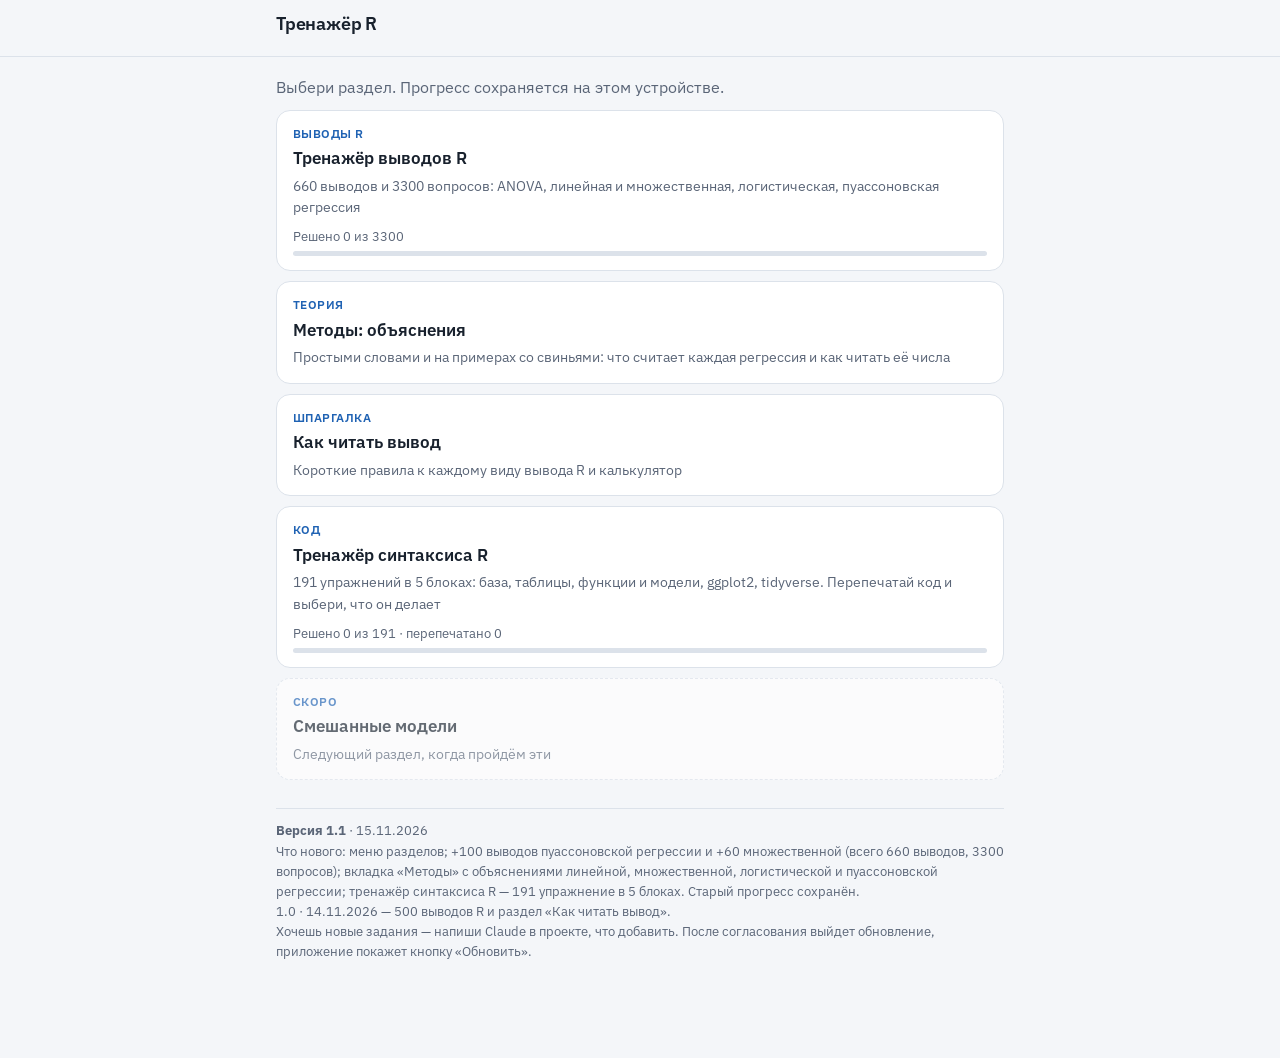
==== commit a5da3f44: "Тренажёр R, версия 1.1 - Меню разделов на главном экране - +100 выводов пуассоновской регрессии (гру" ====
--- a/index.html
+++ b/index.html
@@ -3,7 +3,7 @@
 <head>
 <meta charset="utf-8">
 <meta name="viewport" content="width=device-width, initial-scale=1">
-<title>Тренажёр выводов R</title>
+<title>Тренажёр R</title>
 <link rel="manifest" href="manifest.webmanifest">
 <meta name="theme-color" content="#101821">
 <meta name="mobile-web-app-capable" content="yes">
@@ -118,27 +118,89 @@
 .ver{font-size:13px;color:var(--muted);margin-top:28px;border-top:1px solid var(--line);padding-top:12px}
 [hidden]{display:none!important}
 @media (prefers-reduced-motion: no-preference){.opt,.btn,.chip{transition:background .15s,border-color .15s}}
+/* v1.1: menu, methods, syntax trainer */
+.brand{align-items:center}
+.brand h1{flex:1;min-width:0;overflow:hidden;text-overflow:ellipsis;white-space:nowrap}
+.menu-btn{flex:none;border:1px solid var(--line);background:var(--surface);color:var(--ink);font:inherit;font-size:14px;font-weight:500;border-radius:10px;padding:5px 10px;cursor:pointer}
+.prog.p4{grid-template-columns:repeat(4,1fr)}
+@media (max-width:560px){.prog.p4{grid-template-columns:repeat(2,1fr)}}
+.home-lead{margin:18px 0 10px;color:var(--muted)}
+.tiles{display:grid;gap:10px}
+.tile{display:block;text-decoration:none;color:var(--ink);background:var(--surface);border:1px solid var(--line);border-radius:14px;padding:14px 16px}
+.tile:hover{border-color:var(--accent)}
+.tile .t-k{font-size:12px;font-weight:600;color:var(--accent);text-transform:uppercase;letter-spacing:.04em}
+.tile .t-h{font-size:17px;font-weight:600;margin:2px 0 4px}
+.tile .t-s{font-size:14px;color:var(--muted)}
+.tile .t-p{font-size:13px;color:var(--muted);margin-top:8px;font-variant-numeric:tabular-nums}
+.tile .bar{margin-top:4px}
+.tile.soon{opacity:.65;border-style:dashed}
+.syn-step{font-size:12.5px;font-weight:600;color:var(--muted);text-transform:uppercase;letter-spacing:.04em;margin:14px 16px 4px}
+.syn-setup{padding:0 16px;font-size:13.5px;color:var(--muted)}
+.console.code{font-size:14px;line-height:1.5}
+.kbtns{display:flex;flex-wrap:wrap;gap:6px;padding:10px 16px 0}
+.kbtn{font-family:var(--font-mono);font-size:15px;min-width:40px;padding:6px 8px;border:1px solid var(--line);border-radius:8px;background:var(--bg);color:var(--ink);cursor:pointer;touch-action:manipulation}
+.typed{display:block;width:calc(100% - 32px);margin:8px 16px 0;font-family:var(--font-mono);font-size:15px;line-height:1.45;padding:10px 12px;border:1px solid var(--line);border-radius:10px;background:var(--bg);color:var(--ink);resize:vertical}
+.syn-row{padding:0 16px}
+.diff{margin:8px 16px 0;font-size:14px}
+.diff .ln{font-family:var(--font-mono);font-size:13.5px;background:var(--bg);border-radius:8px;padding:6px 8px;margin-top:4px;overflow-x:auto;white-space:pre}
+.diff mark{background:var(--bad-soft);color:var(--bad);border-bottom:2px solid var(--bad);padding:0 1px}
+.syn-q{padding:0 16px 16px}
+.syn-q .qt{margin-bottom:2px}
+.locked{margin:6px 16px 16px;font-size:14px;color:var(--muted)}
+.outbox{display:none;margin-top:10px}
+.outbox.on{display:block}
+.outbox .k{font-size:12px;color:var(--muted)}
+.outbox .console{border-radius:10px;font-size:13px}
+.guide a{color:var(--accent)}
 </style>
 </head>
 <body>
 <header class="top">
   <div class="topin">
-    <div class="brand"><h1>Тренажёр выводов R</h1><span class="stat" id="stat">0 / 2500 вопросов</span></div>
-    <div class="tabs" role="tablist">
+    <div class="brand">
+      <button class="menu-btn" id="menu-btn" type="button" aria-label="Открыть меню">☰ Меню</button>
+      <h1 id="title">Тренажёр R</h1>
+      <span class="stat" id="stat"></span>
+    </div>
+    <div class="tabs" role="tablist" id="tabs-out">
       <button class="tab" role="tab" id="tab-train" aria-selected="true">Тренировка</button>
-      <button class="tab" role="tab" id="tab-guide" aria-selected="false">Как читать вывод</button>
+      <button class="tab" role="tab" id="tab-guide" aria-selected="false">Как читать</button>
+      <button class="tab" role="tab" id="tab-methods" aria-selected="false">Методы</button>
+    </div>
+    <div class="tabs" role="tablist" id="tabs-syn" hidden>
+      <button class="tab" role="tab" id="tab-syntax" aria-selected="true">Упражнения</button>
+      <button class="tab" role="tab" id="tab-synref" aria-selected="false">Правила и источники</button>
     </div>
     <div class="chips" id="chips-cat" aria-label="Тип модели"></div>
     <div class="chips" id="chips-sub" aria-label="Подтип"></div>
+    <div class="chips" id="chips-syn" aria-label="Блок" hidden></div>
   </div>
 </header>
 
 <main class="wrap">
-  <section id="view-train">
-    <div class="prog" id="prog"></div>
+  <section id="view-home" hidden>
+    <p class="home-lead">Выбери раздел. Прогресс сохраняется на этом устройстве.</p>
+    <div class="tiles">
+      <a class="tile" href="#train"><div class="t-k">Выводы R</div><div class="t-h">Тренажёр выводов R</div>
+        <div class="t-s">660 выводов и 3300 вопросов: ANOVA, линейная и множественная, логистическая, пуассоновская регрессия</div>
+        <div class="t-p" id="home-out"></div></a>
+      <a class="tile" href="#methods"><div class="t-k">Теория</div><div class="t-h">Методы: объяснения</div>
+        <div class="t-s">Простыми словами и на примерах со свиньями: что считает каждая регрессия и как читать её числа</div></a>
+      <a class="tile" href="#guide"><div class="t-k">Шпаргалка</div><div class="t-h">Как читать вывод</div>
+        <div class="t-s">Короткие правила к каждому виду вывода R и калькулятор</div></a>
+      <a class="tile" href="#syntax"><div class="t-k">Код</div><div class="t-h">Тренажёр синтаксиса R</div>
+        <div class="t-s">191 упражнений в 5 блоках: база, таблицы, функции и модели, ggplot2, tidyverse. Перепечатай код и выбери, что он делает</div>
+        <div class="t-p" id="home-syn"></div></a>
+      <div class="tile soon"><div class="t-k">Скоро</div><div class="t-h">Смешанные модели</div>
+        <div class="t-s">Следующий раздел, когда пройдём эти</div></div>
+    </div>
+    <div class="ver" id="ver"><b>Версия 1.1</b> · 15.11.2026<br>Что нового: меню разделов; +100 выводов пуассоновской регрессии и +60 множественной (всего 660 выводов, 3300 вопросов); вкладка «Методы» с объяснениями линейной, множественной, логистической и пуассоновской регрессии; тренажёр синтаксиса R — 191 упражнение в 5 блоках. Старый прогресс сохранён.<br>1.0 · 14.11.2026 — 500 выводов R и раздел «Как читать вывод».<br>Хочешь новые задания — напиши Claude в проекте, что добавить. После согласования выйдет обновление, приложение покажет кнопку «Обновить».</div>
+  </section>
+  <section id="view-train" hidden>
+    <div class="prog p4" id="prog"></div>
     <div id="card"></div>
   </section>
-  <section id="view-guide" class="guide" hidden><p style="margin-top:16px">Короткие правила к каждому виду вывода. Во вкладке «Тренировка» те же вещи на 500 примерах.</p>
+  <section id="view-guide" class="guide" hidden><p style="margin-top:16px">Короткие правила к каждому виду вывода. Во вкладке «Тренировка» те же вещи на 660 примерах. Подробно о каждом методе — во вкладке «Методы».</p>
 <div class="toc">
   <a href="#" data-go="g-any">С чего начать</a>
   <a href="#" data-go="g-slope">Наклон b₁</a>
@@ -147,6 +209,8 @@
   <a href="#" data-go="g-tukey">TukeyHSD</a>
   <a href="#" data-go="g-log">Логарифмы</a>
   <a href="#" data-go="g-logit">Логистическая</a>
+  <a href="#" data-go="g-pois">Пуассоновская</a>
+  <a href="#" data-go="g-mlr">Множественная</a>
   <a href="#" data-go="g-ci">ДИ и прогноз</a>
   <a href="#" data-go="g-calc">Калькулятор</a>
 </div>
@@ -295,6 +359,33 @@
   <li>Вероятность меняется неравномерно (S-кривая): постоянны только шансы «в разах».</li>
 </ul>
 
+<h2 id="g-pois">Пуассоновская регрессия: glm(…, family = poisson)</h2>
+<p>Отклик — счёт: сколько случаев, драк, павших. Модель живёт в мире <b>log(среднего счёта)</b>, поэтому любой коэффициент переводим через e.</p>
+<pre class="console">Coefficients:
+            Estimate Std. Error z value Pr(&gt;|z|)
+(Intercept)  -4.0451     0.1072 -37.730  &lt; 2e-16 ***
+feedZnO      -0.9599     0.2203  -4.357 1.32e-05 ***
+
+    Null deviance: 82.212  on 28  degrees of freedom
+Residual deviance: 60.339  on 27  degrees of freedom</pre>
+<ol>
+  <li><b>Референт</b> — первая по алфавиту группа (Control). Её нет среди строк: она в (Intercept).</li>
+  <li><b>IRR = e<sup>b</sup></b> = e<sup>−0,9599</sup> = 0,383. Частота диареи на ZnO составляет 0,383 от частоты на Control, то есть в 1 / 0,383 = 2,61 раза ниже, или на 62 % ниже.</li>
+  <li><b>С offset</b> (<code>offset(log(pigdays))</code> или <code>offset = log(pigdays)</code>) e<sup>b₀</sup> — частота на 1 поросёнко-день у референта: e<sup>−4,0451</sup> = 0,0175, или 1,75 случая на 100 поросёнко-дней. Ожидаемый счёт = pigdays × частота.</li>
+  <li><b>Передисперсия:</b> Residual deviance / df = 60,339 / 27 = 2,23. Больше ~1,25 — SE занижены, нужен quasipoisson или MASS::glm.nb.</li>
+  <li><b>Тест всей модели:</b> 82,212 − 60,339 = 21,87 при df = 1.</li>
+</ol>
+<div class="box"><p><b>Не путать:</b> в логистической e<sup>b</sup> — отношение <b>шансов</b> (OR), в пуассоновской — отношение <b>частот</b> (IRR). Для непрерывного x: +1 к x умножает ожидаемый счёт на e<sup>b</sup>, +10 — на e<sup>10·b</sup>.</p></div>
+
+<h2 id="g-mlr">Множественная регрессия: lm(y ~ x1 + x2 + группа)</h2>
+<ol>
+  <li><b>Каждый коэффициент — «при прочих равных».</b> startwt = 5,97: при +1 кг стартовой массы и тех же потреблении корма и поле среднесуточный привес выше на 5,97 г/сут.</li>
+  <li><b>Прогноз:</b> подставь все x. Дамми (sexGilt) умножается на 1 только для Gilt; для Barrow это слагаемое 0.</li>
+  <li><b>t в строке</b> — нужен ли предиктор, когда остальные уже в модели. <b>F внизу</b> — все предикторы вместе (H₀: все β при x равны 0).</li>
+  <li><b>Residual df = n − число коэффициентов</b> (с Intercept). Отсюда n и df для <code>qt</code>.</li>
+  <li><b>Adjusted R²</b> — для сравнения моделей с разным числом предикторов. <b>car::vif</b> больше 4 — разобраться, больше 10 — серьёзная коллинеарность.</li>
+</ol>
+
 <h2 id="g-ci">Доверительные интервалы и прогноз</h2>
 <div class="tw"><table>
   <tr><th>Что</th><th>Формула</th><th>Множитель</th></tr>
@@ -314,11 +405,459 @@
   <li><b>2<sup>b</sup></b> — кнопка xʸ.</li>
   <li><b>Проверка знака:</b> отрицательный коэффициент → множитель меньше 1.</li>
 </ul>
-<div class="ver" id="ver"><b>Версия 1.0</b> · 14.11.2026<br>Что нового: первая версия — 500 выводов R, 2500 вопросов, раздел «Как читать вывод». Прогресс хранится на этом телефоне.<br>Хочешь новые задания — напиши Claude в проекте, что добавить. После согласования выйдет обновление, приложение покажет кнопку «Обновить».</div>
+</section>
+  <section id="view-methods" class="guide" hidden><p style="margin-top:16px">Объяснения методов собраны из твоих разборов «Линейная регрессия изнутри», «Логистическая регрессия изнутри» и «Пуассоновская регрессия изнутри» (VDPAM 529, StatQuest) и сжаты под телефон. Примеры на тех же данных: свиньи pig_adg, мыши из StatQuest, загоны с телятами из домашки.</p>
+<div class="toc">
+  <a href="#" data-go="m-pick">Какую выбрать</a>
+  <a href="#" data-go="m-lin">Простая линейная</a>
+  <a href="#" data-go="m-mlr">Множественная</a>
+  <a href="#" data-go="m-logit">Логистическая</a>
+  <a href="#" data-go="m-pois">Пуассоновская</a>
+  <a href="#" data-go="m-sum">Сводная таблица</a>
+</div>
+
+<!-- ================= PICK ================= -->
+<h2 id="m-pick">Какую регрессию выбрать</h2>
+<p>Всё решает одна вещь: <b>какой у тебя исход Y</b>.</p>
+<div class="tw"><table>
+  <tr><th>Исход</th><th>Пример</th><th>Модель в R</th></tr>
+  <tr><td>Число на шкале</td><td>привес, г/сут; дни до убоя</td><td><code>lm(y ~ x)</code></td></tr>
+  <tr><td>Да / нет</td><td>заболела ли свинья</td><td><code>glm(y ~ x, family = binomial)</code></td></tr>
+  <tr><td>Счёт 0, 1, 2, …</td><td>сколько телят в загоне лечили</td><td><code>glm(y ~ x, family = poisson)</code></td></tr>
+</table></div>
+<div class="box key">
+  <p><b>Общая идея у всех трёх одна:</b> прямая b₀ + b₁·x. Разница только в том, <b>что</b> эта прямая описывает.</p>
+  <ul>
+    <li>Линейная: само среднее Y. Коэффициент читаем как есть, e не нужно.</li>
+    <li>Логистическая: log(шансов). e<sup>b</sup> — отношение шансов (OR).</li>
+    <li>Пуассоновская: log(среднего счёта). e<sup>b</sup> — отношение частот (IRR).</li>
+  </ul>
+</div>
+<p>Логарифм в двух последних нужен по одной причине: прямая может уйти в минус или выше 1, а вероятность и счёт так не умеют. e<sup>что угодно</sup> всегда больше нуля.</p>
+
+<!-- ================= SIMPLE LINEAR ================= -->
+<h2 id="m-lin">Простая линейная регрессия</h2>
+<div class="box key"><p><b>Суть.</b> Через облако точек проводим прямую так, чтобы сумма квадратов вертикальных промахов была минимальной. Это метод наименьших квадратов (МНК).</p></div>
+
+<h3>Формула словами</h3>
+<p><b>y = β₀ + β₁·x + ε</b></p>
+<ul>
+  <li><b>β₀ (Intercept)</b> — значение y, когда x = 0.</li>
+  <li><b>β₁ (наклон)</b> — на сколько меняется <b>среднее</b> y, если x больше на 1.</li>
+  <li><b>ε</b> — шум, всё, что прямая не объяснила. Его типичный размер R печатает как Residual standard error.</li>
+</ul>
+
+<h3>Пример: дни до убоя от привеса (341 свинья)</h3>
+<pre class="console">            Estimate Std. Error t value Pr(&gt;|t|)
+(Intercept) 331.4198     4.4459   74.54   &lt;2e-16
+adg          -0.2734     0.0085  -32.24   &lt;2e-16
+
+Residual standard error: 11.1 on 339 degrees of freedom
+Multiple R-squared:  0.754,  Adjusted R-squared:  0.7533
+F-statistic:  1039 on 1 and 339 DF,  p-value: &lt; 2.2e-16</pre>
+<ul>
+  <li><b>Наклон −0,2734:</b> каждый лишний грамм среднесуточного привеса — на 0,27 дня раньше на убой. +100 г/сут → на 27 дней раньше.</li>
+  <li><b>t = −0,2734 / 0,0085 = −32,2.</b> Оценка отстоит от нуля на 32 своих стандартных ошибки. df = n − 2 = 339.</li>
+  <li><b>Intercept 331,4</b> — дни до убоя при привесе 0. Таких свиней нет, число просто ставит прямую на место.</li>
+  <li><b>s = 11,1 дня</b> — типичный промах прямой для одной свиньи.</li>
+</ul>
+
+<h3>Таблица ANOVA, F и R²</h3>
+<p>Весь разброс y делится на две части: объяснённую прямой и оставшуюся в остатках.</p>
+<div class="tw"><table>
+  <tr><th>Часть</th><th>Сумма квадратов</th><th>df</th></tr>
+  <tr><td>Модель</td><td>SSM = 128 005</td><td>1</td></tr>
+  <tr><td>Остатки</td><td>SSE = 41 757</td><td>339</td></tr>
+  <tr><td>Всего</td><td>SST = 169 763</td><td>340</td></tr>
+</table></div>
+<ul>
+  <li><b>MSE = SSE / df = 41 757 / 339 = 123,2.</b> √123,2 = 11,1 — это и есть Residual standard error.</li>
+  <li><b>F = MSM / MSE = 128 005 / 123,2 = 1039.</b> Отвечает на вопрос «модель лучше, чем просто среднее?». Если x бесполезен, F около 1.</li>
+  <li><b>R² = SSM / SST = 0,754.</b> Привес объясняет 75 % разброса дней до убоя.</li>
+</ul>
+
+<h3>Два интервала: для среднего и для одной свиньи</h3>
+<div class="tw"><table>
+  <tr><th>adg = 500 г/сут</th><th>Интервал</th></tr>
+  <tr><td>Прогноз ŷ</td><td>194,7 дня</td></tr>
+  <tr><td>95% ДИ среднего (confidence)</td><td>193,5 – 195,9</td></tr>
+  <tr><td>95% прогнозный (prediction)</td><td>172,8 – 216,6</td></tr>
+</table></div>
+<p>Доверительный — где лежит средняя линия для <b>всех</b> свиней с таким привесом. Прогнозный — где окажется <b>одна новая</b> свинья: к неуверенности в линии добавляется разброс самих свиней (s = 11 дней), поэтому он всегда шире.</p>
+
+<h3>Группа вместо числа</h3>
+<p>Тяжёлый ринит (ar2 = 1 / 0): <b>dtm = 187,4 + 20,45 × [ar2 = 1]</b>.</p>
+<ul>
+  <li>Без ринита: 187,4 дня. Это Intercept, среднее референтной группы.</li>
+  <li>С ринитом: 187,4 + 20,45 = 207,8 дня. Коэффициент — <b>разница</b> с референтом.</li>
+</ul>
+<p>Если у фактора j уровней, R делает j − 1 столбцов 0/1 (дамми). Балл лёгких lu = 0, 1, 2, 3 как число дал бы один наклон («переход 0→1 = переходу 2→3»). Правильно — <code>as.factor(lu)</code>.</p>
+
+<h3>Допущения LINE (проверяют по остаткам)</h3>
+<div class="tw"><table>
+  <tr><th></th><th>Что</th><th>Как проверить</th></tr>
+  <tr><td>L</td><td>линейность</td><td>остатки против ŷ без дуги</td></tr>
+  <tr><td>I</td><td>независимость</td><td>по дизайну: свиньи одной фермы похожи</td></tr>
+  <tr><td>N</td><td>нормальность остатков</td><td>Q-Q график</td></tr>
+  <tr><td>E</td><td>равный разброс</td><td>остатки против ŷ без воронки</td></tr>
+</table></div>
+<p>Самое опасное нарушение — зависимость наблюдений: SE и p врут сильнее всего. К ненормальности остатков регрессия довольно устойчива.</p>
+
+<h3>Ловушки</h3>
+<ul>
+  <li>Наклон — связь, а не обязательно причина (в наблюдательных данных).</li>
+  <li>За пределами данных прямая ничего не обещает: adg от 317 до 707, прогноз для 900 — экстраполяция.</li>
+  <li>Высокий R² не значит «правильная модель», низкий не значит «бесполезная».</li>
+  <li>Сдвиг x (x − 317) меняет только Intercept. Деление x (adg / 10) меняет только наклон: −2,73 дня на каждые +10 г/сут. p-value и R² не меняются.</li>
+</ul>
+
+<!-- ================= MULTIPLE ================= -->
+<h2 id="m-mlr">Множественная линейная регрессия</h2>
+<div class="box key"><p><b>Суть.</b> Несколько предикторов сразу: y = β₀ + β₁x₁ + β₂x₂ + … Каждый коэффициент — эффект своей переменной <b>при прочих равных</b>, то есть когда остальные предикторы зафиксированы.</p></div>
+
+<h3>Как читать вывод</h3>
+<ul>
+  <li><b>Строка предиктора:</b> «при +1 к x₁ и тех же остальных среднее y меняется на b₁».</li>
+  <li><b>t-тест в строке:</b> нужен ли этот предиктор, когда остальные уже в модели.</li>
+  <li><b>F внизу:</b> H₀ — все коэффициенты при предикторах равны 0. df = (число предикторов, n − число коэффициентов).</li>
+  <li><b>Residual df = n − (число коэффициентов с Intercept).</b> 3 предиктора и 56 свиней → 56 − 4 = 52.</li>
+  <li><b>Прогноз:</b> подставь все x. Дамми-группа даёт слагаемое только своей группе: для референта оно 0.</li>
+</ul>
+
+<h3>Конфаундинг: черви и привес</h3>
+<p>На всех 341 свинье вместе прямая adg ~ worms даёт <b>+1,78 г/сут на червя</b>: чем больше червей, тем лучше растут. Странно. Дело в фермах: три фермы с большим числом червей оказались ещё и фермами с хорошим привесом (корм, генетика). Внутри любой фермы связь слабая и отрицательная: <b>−0,17</b>.</p>
+<div class="tw"><table>
+  <tr><th>Предиктор</th><th>β без farm</th><th>β с farm</th><th>Изменение</th></tr>
+  <tr><td>worms</td><td>+1,69</td><td>−0,05</td><td>−103 %</td></tr>
+  <tr><td>ar_sev</td><td>−66,3</td><td>−53,3</td><td>−20 %</td></tr>
+  <tr><td>pn</td><td>−20,4</td><td>−21,9</td><td>+7 %</td></tr>
+</table></div>
+<p><b>Правило изменения оценки:</b> если добавление переменной меняет главный коэффициент больше чем на 20–30 %, эта переменная — конфаундер. Ферма для червей — сильный конфаундер.</p>
+
+<h3>Кого добавлять в модель</h3>
+<div class="tw"><table>
+  <tr><th>Роль</th><th>Пример</th><th>Добавлять?</th></tr>
+  <tr><td>Конфаундер — общая причина</td><td>ферма → черви и ферма → привес</td><td>Да, иначе эффект смещён</td></tr>
+  <tr><td>Медиатор — звено на пути</td><td>ринит → меньше ест → привес</td><td>Нет, если нужен полный эффект ринита</td></tr>
+  <tr><td>Коллайдер — общее следствие</td><td>болезнь и плохой привес → выбраковка</td><td>Нет: создаёт ложную связь</td></tr>
+</table></div>
+<p>Конфаундер оставляют в модели, даже если он сам незначим: его задача — очистить эффект главной переменной.</p>
+
+<h3>Взаимодействие</h3>
+<p>Без взаимодействия эффекты складываются. Взаимодействие — отдельная поправка b₃·x₁·x₂, когда вместе выходит больше (или меньше) суммы. Пример из лекции, дни до оплодотворения у коров:</p>
+<div class="tw"><table>
+  <tr><th>Группа</th><th>Расчёт</th><th>Дней</th></tr>
+  <tr><td>ни задержки последа, ни выделений</td><td>67,67</td><td>67,7</td></tr>
+  <tr><td>только задержка последа</td><td>67,67 + 6,34</td><td>74,0</td></tr>
+  <tr><td>только выделения</td><td>67,67 + 0,54</td><td>68,2</td></tr>
+  <tr><td>оба</td><td>67,67 + 6,34 + 0,54 + 26,35</td><td>100,9</td></tr>
+</table></div>
+<p>Без взаимодействия ждали бы 74,6 дня, на деле 100,9. В R: <code>lm(wpc ~ rp * vag_disch)</code> — это rp + vag_disch + rp:vag_disch. Главные эффекты оставляют в модели, если есть их взаимодействие.</p>
+
+<h3>Коллинеарность и VIF</h3>
+<p>Балл ринита ar и измерение mm почти повторяют друг друга (r = 0,95). По отдельности каждый значим (p ≈ 0,000002). Вместе в одной модели оба незначимы (p = 0,69 и 0,26), хотя F всей модели по-прежнему p = 2·10⁻⁹. Модель не может разделить их вклад.</p>
+<p><b>VIF = 1 / (1 − R²ⱼ)</b>, где R²ⱼ — насколько предиктор предсказывается остальными. У ar и mm VIF = 11,3: SE выросла в √11,3 = 3,4 раза. Пороги курса: больше 4 — разобраться, больше 10 — серьёзно. Лекарства: оставить одну переменную, объединить в индекс, центрировать x перед x².</p>
+
+<h3>Выбор модели</h3>
+<div class="tw"><table>
+  <tr><th>Критерий</th><th>Правило</th></tr>
+  <tr><td>Частный F-тест <code>anova(m1, m2)</code></td><td>для вложенных моделей; p &lt; 0,05 — сложная лучше</td></tr>
+  <tr><td>AIC</td><td>меньше — лучше; разница меньше 2 почти не важна</td></tr>
+  <tr><td>Adjusted R²</td><td>больше — лучше; обычный R² для этого нельзя</td></tr>
+</table></div>
+<p>Обычный R² растёт от любой новой переменной, даже от случайного шума. Adjusted R² штрафует за лишние. Автоматический ступенчатый отбор нестабилен: на 300 бутстреп-выборках твоих данных вышло 44 разных «итоговых» модели, самая частая — лишь в 24 % выборок. Сначала вопрос исследования и биология, потом p-value.</p>
+
+<!-- ================= LOGISTIC ================= -->
+<h2 id="m-logit">Логистическая регрессия</h2>
+<div class="box key"><p><b>Суть.</b> Исход да/нет. Вероятность живёт между 0 и 1, график — S-кривая. Если по вертикали отложить не вероятность, а логарифм шансов, S-кривая становится прямой. Коэффициенты — сдвиг и наклон этой прямой.</p></div>
+
+<h3>Вероятность → шансы → log(шансов)</h3>
+<p><b>шансы = p / (1 − p)</b>: сколько «да» на одно «нет». p = 0,8 → 0,8 / 0,2 = 4, то есть 4 к 1.</p>
+<div class="tw"><table>
+  <tr><th>p</th><th>0,2</th><th>0,5</th><th>0,8</th><th>0,9</th></tr>
+  <tr><td>шансы</td><td>0,25</td><td>1</td><td>4</td><td>9</td></tr>
+  <tr><td>log(шансов)</td><td>−1,39</td><td>0</td><td>+1,39</td><td>+2,20</td></tr>
+</table></div>
+<p>Обратно: <b>p = шансы / (1 + шансы)</b>. log — натуральный (ln на калькуляторе).</p>
+
+<h3>Непрерывный x: вес мыши → ожирение</h3>
+<p><b>log(шансов) = −4,26 + 1,43 × вес</b></p>
+<div class="tw"><table>
+  <tr><th>Вес</th><th>log(шансов)</th><th>шансы</th><th>p</th></tr>
+  <tr><td>3</td><td>0,04</td><td>1,04</td><td>0,51</td></tr>
+  <tr><td>4</td><td>1,47</td><td>4,35</td><td>0,81</td></tr>
+  <tr><td>5</td><td>2,90</td><td>18,2</td><td>0,95</td></tr>
+  <tr><td>6</td><td>4,33</td><td>76,3</td><td>0,99</td></tr>
+</table></div>
+<p>Каждая +1 к весу умножает шансы на e<sup>1,43</sup> ≈ 4,19. А вероятность растёт неровно: от 3 к 4 на 0,30, от 5 к 6 на 0,04. Поэтому <b>коэффициент нельзя читать как прибавку к вероятности</b>.</p>
+<p><b>Тест Вальда:</b> z = оценка / SE = 1,43 / 0,89 = 1,61, p = 0,108. Чтобы p было меньше 0,05, нужно |z| больше 1,96.</p>
+
+<h3>Группа: мутация гена (таблица 2×2)</h3>
+<div class="tw"><table>
+  <tr><th>Ген</th><th>Толстые</th><th>Не толстые</th><th>Шансы</th></tr>
+  <tr><td>Обычный</td><td>2</td><td>9</td><td>2/9 = 0,22</td></tr>
+  <tr><td>Мутант</td><td>7</td><td>3</td><td>7/3 = 2,33</td></tr>
+</table></div>
+<pre class="console">            Estimate Std. Error z value Pr(&gt;|z|)
+(Intercept)  -1.5041     0.7817  -1.924   0.0544
+geneMutant    2.3514     1.0427   2.255   0.0241</pre>
+<ul>
+  <li><b>−1,50</b> = log(2/9): log-шансы референта (обычный ген).</li>
+  <li><b>2,35</b> = разница log-шансов мутантов и обычных. Разность логарифмов = логарифм частного, поэтому <b>OR = e<sup>2,35</sup> = 10,5</b>: у мутантов шансы в 10,5 раза выше.</li>
+  <li><b>OR наоборот</b> (обычные против мутантов) = 1 / 10,5 = 0,095. Отдельной строки для этого нет.</li>
+  <li>SE считаются руками: √(1/2 + 1/9) = 0,78 и √(1/2 + 1/9 + 1/7 + 1/3) = 1,04.</li>
+</ul>
+
+<h3>Правдоподобие, R² и девианс</h3>
+<p>Подбор — <b>максимальное правдоподобие</b>: для каждой прямой берём вероятность наблюдённого исхода каждой мыши (для толстой p, для нетолстой 1 − p), складываем логарифмы (LL) и ищем максимум. LL всегда ≤ 0, лучше та, что ближе к нулю.</p>
+<ul>
+  <li><b>«Ленивая» модель</b> без веса: всем 5/9 = 0,56. LL = −6,18.</li>
+  <li><b>Наша модель</b> с весом: LL = −3,77.</li>
+  <li><b>R² Макфаддена</b> = (−6,18 − (−3,77)) / (−6,18) = 0,39. Прошли 39 % пути от ленивой модели к идеальной (LL = 0).</li>
+  <li><b>χ² = 2 × (−3,77 − (−6,18)) = 4,82</b>, df = 2 − 1 = 1, p = 0,028.</li>
+</ul>
+<pre class="console">    Null deviance: 12.365  on 8  degrees of freedom
+Residual deviance:  7.542  on 7  degrees of freedom
+AIC: 11.542</pre>
+<p>Null deviance = 2 × 6,18, Residual deviance = 2 × 3,77. Разница 12,365 − 7,542 = 4,82 — тот же χ². R не печатает это p сам: его считают из двух строк. <b>AIC = Residual deviance + 2 × число параметров</b> = 7,542 + 4.</p>
+<p>Вальд для веса дал p = 0,108, а χ² по девиансу — 0,028. Оба проверяют «вес не влияет», но по-разному. На маленьких выборках тест отношения правдоподобий надёжнее.</p>
+
+<h3>Ловушки</h3>
+<ul>
+  <li>OR — отношение <b>шансов</b>, не вероятностей. «В 10,5 раза выше шансы», а не «в 10,5 раза чаще».</li>
+  <li>Для нетолстой мыши в правдоподобие идёт 1 − p.</li>
+  <li>Если «да» и «нет» идеально разделены по x, максимума нет: коэффициенты уходят в бесконечность (perfect separation).</li>
+  <li>Для данных 0/1 смотрят на разность девиансов, а не на сам остаточный девианс.</li>
+</ul>
+
+<!-- ================= POISSON ================= -->
+<h2 id="m-pois">Пуассоновская регрессия</h2>
+<div class="box key"><p><b>Суть.</b> Исход — счёт: 0, 1, 2, … Это логистическая, в которой поменяли две вещи: распределение (Пуассон вместо да/нет) и мир прямой (log среднего вместо log шансов). Правдоподобие, девианс, χ², AIC, тест Вальда — те же.</p></div>
+
+<h3>Распределение Пуассона</h3>
+<p><b>P(Y = y) = μ<sup>y</sup> · e<sup>−μ</sup> / y!</b> — вероятность увидеть ровно y событий, если в среднем их μ.</p>
+<p>Пример: на ферме в среднем 5 случаев болезни в год. Шанс получить ровно 10: 5<sup>10</sup> × e<sup>−5</sup> / 10! = 0,018.</p>
+<p><b>Главное свойство: дисперсия = среднему.</b> В среднем 5 случаев — дисперсия тоже 5. Отдельного параметра «ширины» нет. Если в данных разброс больше, модель об этом не узнает (см. передисперсию ниже).</p>
+<p>Почему не обычная регрессия: счёт не бывает меньше нуля (прямая однажды предскажет −3 леченых), и он обычно сильно скошен: много нулей, редкие большие числа.</p>
+
+<h3>Модель и IRR</h3>
+<p><b>log(μ) = β₀ + β₁·x</b>, обратно <b>μ = e<sup>β₀ + β₁x</sup></b>.</p>
+<p>+1 к x прибавляет β₁ к log(μ), то есть <b>умножает</b> ожидаемый счёт на e<sup>β₁</sup>. Это <b>IRR</b> (incidence rate ratio, отношение частот).</p>
+<p>Проценты: <b>(IRR − 1) × 100 %</b>. IRR = 1,25 → +25 %. IRR = 0,60 → −40 %.</p>
+
+<h3>Пример: кашель и лечение телят (48 загонов)</h3>
+<div class="tw"><table>
+  <tr><th>Кашель</th><th>Лечили</th><th>Животных</th><th>Частота</th></tr>
+  <tr><td>нет</td><td>87</td><td>2442</td><td>0,0356</td></tr>
+  <tr><td>да</td><td>292</td><td>1093</td><td>0,2672</td></tr>
+</table></div>
+<pre class="console">glm(Trt ~ Cough, offset = log(Pen), family = poisson(link = "log"))
+
+            Estimate Std. Error z value Pr(&gt;|z|)
+(Intercept)  -3.3347     0.1072  -31.10   &lt;2e-16
+CoughYes      2.0147     0.1221   16.49   &lt;2e-16</pre>
+<ul>
+  <li><b>β₀ = −3,33:</b> log частоты лечения без кашля. e<sup>−3,33</sup> = 0,0356, то есть 3,6 леченых на 100 животных.</li>
+  <li><b>β₁ = 2,01:</b> разница log-частот. e<sup>2,01</sup> = 0,2672 / 0,0356 = <b>7,50</b>. В загонах с кашлем частота лечения в 7,5 раза выше.</li>
+  <li>SE руками: √(1/87) = 0,107 и √(1/87 + 1/292) = 0,122 (87 и 292 — число леченых в группах).</li>
+</ul>
+
+<h3>Несколько признаков: при прочих равных</h3>
+<div class="tw"><table>
+  <tr><th>Предиктор</th><th>β</th><th>IRR</th></tr>
+  <tr><td>Cough (да)</td><td>1,459</td><td>4,30</td></tr>
+  <tr><td>Nasal discharge (да)</td><td>0,898</td><td>2,46</td></tr>
+  <tr><td>madg, +1 фунт/день</td><td>0,225</td><td>1,25 (незначимо)</td></tr>
+  <tr><td>mwt, +1 фунт</td><td>−0,008</td><td>0,992 (незначимо)</td></tr>
+</table></div>
+<p>У кашля теперь 4,30, а не 7,50: это эффект кашля у загонов с одинаковыми выделениями, весом и привесом. Часть «эффекта кашля» в простой модели была эффектом выделений.</p>
+<p><b>Эффекты умножаются:</b> кашель и выделения вместе — 4,30 × 2,46 = 10,6 раза (если нет взаимодействия). Для непрерывного x IRR — на одну единицу: на 50 фунтов веса 0,992<sup>50</sup> = 0,68.</p>
+
+<h3>Offset: от счёта к частоте</h3>
+<p>10 леченых в загоне на 50 голов и на 98 голов — разные истории. Футболист забил 4 гола: много или мало, зависит от того, сыграл он 90 минут или 900.</p>
+<p>Хотим частоту: log(μ / N) = β₀ + β₁x → log(μ) − log(N) = β₀ + β₁x → <b>log(μ) = log(N) + β₀ + β₁x</b>.</p>
+<p>log(N) стоит с коэффициентом ровно 1, его не оценивают. Поэтому в выводе нет строки для N. С offset e<sup>β₀</sup> — частота на одно животное, а ожидаемый счёт = N × частота.</p>
+<div class="tw"><table>
+  <tr><th>Загон</th><th>Ожидаемо леченых</th></tr>
+  <tr><td>50 голов, без кашля</td><td>50 × 0,0356 = 1,8</td></tr>
+  <tr><td>92 головы, без кашля</td><td>92 × 0,0356 = 3,3</td></tr>
+  <tr><td>50 голов, с кашлем</td><td>50 × 0,2672 = 13,4</td></tr>
+  <tr><td>92 головы, с кашлем</td><td>92 × 0,2672 = 24,6</td></tr>
+</table></div>
+<pre class="console"># вариант 1: аргумент offset (как в лекции)
+glm(Trt ~ Cough + Nasal_discharge, offset = log(Pen),
+    family = poisson(link = "log"), data = data)
+# вариант 2: offset в формуле (нужен для MASS::glm.nb)
+glm.nb(Trt ~ Cough + Nasal_discharge + offset(log(Pen)), data = data)</pre>
+<p>Offset — это <b>log(N)</b>, а не N. И это не обычный предиктор: если вставить log(Pen) как предиктор, R оценит ему свой коэффициент.</p>
+
+<h3>Девианс и тесты</h3>
+<pre class="console">    Null deviance: 605.65  on 47  degrees of freedom
+Residual deviance: 216.42  on 43  degrees of freedom
+AIC: 337.05</pre>
+<ul>
+  <li><b>Вся модель:</b> 605,65 − 216,42 = 389,23 при df = 47 − 43 = 4. p ≈ 0: предикторы сильно улучшают модель.</li>
+  <li><b>Согласие с данными:</b> <code>pchisq(216.42, 43, lower.tail = FALSE)</code> &lt; 0,001. Здесь H₀ — «модель согласуется с данными», поэтому <b>маленькое p — плохо</b>.</li>
+  <li>В отличие от логистической, у насыщенной пуассоновской модели LL не 0 (у тебя −55,31): даже при μ = y шанс увидеть ровно y меньше 1. Поэтому остаточный девианс здесь несёт смысл.</li>
+</ul>
+
+<h3>Передисперсия — главная болезнь</h3>
+<p>Пуассон уверен, что дисперсия = среднему. Если реальный разброс больше, SE слишком малы, p слишком оптимистичны.</p>
+<div class="tw"><table>
+  <tr><th>Признак</th><th>Твои данные</th><th>Порог</th></tr>
+  <tr><td>Дисперсия / среднее сырых данных</td><td>108,4 / 7,9 = 13,7</td><td>&gt; 2 подозрительно</td></tr>
+  <tr><td>Residual deviance / df</td><td>216,42 / 43 = 5,03</td><td>&gt; 1,25 повод для беспокойства</td></tr>
+  <tr><td>Pearson χ² / df</td><td>6,64</td><td>то же</td></tr>
+</table></div>
+<p>Главные — второй и третий: они смотрят на разброс после учёта предикторов. Респираторная болезнь заразна: заболел один — заболеют и соседи, а соседний загон может остаться чистым. События «слипаются», поэтому много нулей и редкие загоны с 30–45 леченых.</p>
+<div class="tw"><table>
+  <tr><th>Лекарство</th><th>Что меняется</th><th>R</th></tr>
+  <tr><td>Квази-Пуассон</td><td>β те же, все SE × √φ (у тебя √6,64 = 2,58)</td><td><code>family = quasipoisson</code></td></tr>
+  <tr><td>Отрицательная биномиальная</td><td>новый параметр θ, меняются β и SE, есть AIC</td><td><code>MASS::glm.nb</code></td></tr>
+  <tr><td>Робастные SE</td><td>β те же, SE пересчитаны</td><td><code>sandwich</code></td></tr>
+</table></div>
+<p>Что случилось с выводами домашки: выделения из носа в Пуассоне p &lt; 0,001, в квази-Пуассоне 0,038, в отрицательной биномиальной 0,126. Кашель устоял во всех трёх. AIC: Пуассон 337,05, отрицательная биномиальная 256,80 — она явно лучше. У квази-Пуассона AIC нет.</p>
+
+<h3>Ловушки</h3>
+<ul>
+  <li>IRR — отношение частот, а OR — отношение шансов. Для редких событий они почти совпадают, для частых расходятся.</li>
+  <li>e<sup>β₀</sup> без offset — ожидаемый счёт при всех x = 0; часто бессмысленно, как Intercept в любой регрессии.</li>
+  <li>Квази-Пуассон не меняет β и IRR, только SE, p и ДИ. И p у него по t, а не по z.</li>
+  <li>Передисперсия портит все тесты на Пуассоне, включая x² и взаимодействия. Их стоит перепроверить на отрицательной биномиальной.</li>
+</ul>
+
+<!-- ================= SUMMARY ================= -->
+<h2 id="m-sum">Сводная таблица: что спросят → что считать</h2>
+<div class="tw"><table>
+  <tr><th>Вопрос</th><th>lm</th><th>glm binomial</th><th>glm poisson</th></tr>
+  <tr><td>Эффект +1 к x</td><td>b, в единицах Y</td><td>OR = e<sup>b</sup></td><td>IRR = e<sup>b</sup></td></tr>
+  <tr><td>Эффект +k к x</td><td>k × b</td><td>e<sup>k·b</sup></td><td>e<sup>k·b</sup></td></tr>
+  <tr><td>Группа против референта</td><td>b</td><td>e<sup>b</sup></td><td>e<sup>b</sup></td></tr>
+  <tr><td>Наоборот</td><td>−b</td><td>1 / e<sup>b</sup></td><td>1 / e<sup>b</sup></td></tr>
+  <tr><td>Прогноз</td><td>b₀ + b₁x</td><td>p = e<sup>L</sup> / (1 + e<sup>L</sup>)</td><td>μ = e<sup>L</sup> (× N с offset)</td></tr>
+  <tr><td>95% ДИ эффекта</td><td>b ± t*·SE</td><td>e<sup>b ± 1,96·SE</sup></td><td>e<sup>b ± 1,96·SE</sup></td></tr>
+  <tr><td>«Нет эффекта» это</td><td>b = 0</td><td>OR = 1</td><td>IRR = 1</td></tr>
+  <tr><td>Тест всей модели</td><td>F внизу</td><td>Null − Residual dev, χ²</td><td>Null − Residual dev, χ²</td></tr>
+  <tr><td>Проверка разброса</td><td>графики остатков</td><td>—</td><td>Residual dev / df ≈ 1?</td></tr>
+</table></div>
+<p>L — значение прямой: b₀ + b₁x (+ дамми группы).</p>
+</section>
+  <section id="view-syntax" hidden>
+    <div class="prog" id="syn-prog"></div>
+    <div id="syn-card"></div>
+  </section>
+  <section id="view-synref" class="guide" hidden><p style="margin-top:16px">Как заниматься: в каждом упражнении сначала перепечатай код в поле под ним (пробелы и вид кавычек не важны, регистр букв важен), потом выбери, что этот код делает. Кнопки над полем вставляют символы, которые на телефоне искать дольше всего: <code>&lt;-</code>, <code>|&gt;</code>, <code>~</code>, <code>$</code>.</p>
+<div class="toc">
+  <a href="#" data-go="s-style">Правила записи</a>
+  <a href="#" data-go="s-b1">1 · База</a>
+  <a href="#" data-go="s-b2">2 · Таблицы</a>
+  <a href="#" data-go="s-b3">3 · Модели</a>
+  <a href="#" data-go="s-b4">4 · ggplot2</a>
+  <a href="#" data-go="s-b5">5 · tidyverse</a>
+  <a href="#" data-go="s-src">Источники</a>
+</div>
+
+<h2 id="s-style">Правила записи кода (стиль tidyverse)</h2>
+<div class="tw"><table>
+  <tr><th>Правило</th><th>Так</th><th>Не так</th></tr>
+  <tr><td>Присваивание стрелкой, = только для аргументов</td><td><code>x &lt;- 5</code></td><td><code>x = 5</code></td></tr>
+  <tr><td>Пробелы вокруг &lt;-, +, −, ==, &lt; …</td><td><code>z &lt;- (a + b)^2 / d</code></td><td><code>z&lt;-( a + b ) ^ 2/d</code></td></tr>
+  <tr><td>Вокруг ^ пробелов нет</td><td><code>x^2</code></td><td><code>x ^ 2</code></td></tr>
+  <tr><td>Текст в двойных кавычках</td><td><code>"Gilt"</code></td><td><code>'Gilt'</code></td></tr>
+  <tr><td>Имена маленькими буквами через _</td><td><code>mean_adg</code></td><td><code>MeanADG</code></td></tr>
+  <tr><td>Перед |&gt; пробел, после него новая строка</td><td><code>pigs |&gt;<br>&nbsp;&nbsp;filter(…)</code></td><td><code>pigs|&gt;filter(…)</code></td></tr>
+  <tr><td>Одна функция на строку в длинной цепочке</td><td>шаг на строку</td><td>пять шагов в одной строке</td></tr>
+</table></div>
+<p>Три вещи, которые ломают код на самом деле, а не только портят вид: <b>регистр</b> (Weight и weight — разные объекты), <b>десятичная точка</b> (12.5, а не 12,5) и <b>пропущенная скобка или запятая</b>. Если R ждёт продолжения, в консоли вместо <code>&gt;</code> появляется <code>+</code>: где-то не закрыта скобка или кавычка.</p>
+
+<h2 id="s-b1">Блок 1. База</h2>
+<div class="tw"><table>
+  <tr><th>Что</th><th>Код</th></tr>
+  <tr><td>Присвоить</td><td><code>w &lt;- c(98, 105, 112)</code></td></tr>
+  <tr><td>Последовательность</td><td><code>1:6</code>, <code>seq(0, 30, by = 10)</code>, <code>rep("A", 3)</code></td></tr>
+  <tr><td>Элемент по номеру</td><td><code>w[2]</code>; без первого — <code>w[-1]</code></td></tr>
+  <tr><td>Элементы по условию</td><td><code>w[w &gt; 100]</code></td></tr>
+  <tr><td>Сколько TRUE / доля TRUE</td><td><code>sum(w &gt; 100)</code> / <code>mean(w &gt; 100)</code></td></tr>
+  <tr><td>Пропуски</td><td><code>is.na(x)</code>, <code>mean(x, na.rm = TRUE)</code></td></tr>
+  <tr><td>Логарифмы</td><td><code>log()</code> — натуральный, <code>log10()</code>, <code>exp()</code></td></tr>
+  <tr><td>Пакеты</td><td><code>install.packages("dplyr")</code> один раз, <code>library(dplyr)</code> в каждой сессии</td></tr>
+</table></div>
+<p>R считает с 1, не с 0. Арифметика и сравнения работают поэлементно, цикл не нужен: <code>w * 2</code>.</p>
+
+<h2 id="s-b2">Блок 2. Таблицы и индексы</h2>
+<div class="box key"><p><b>[строки, столбцы]</b>. Пусто — «все». <code>pigs[3, ]</code> — третья строка, <code>pigs[, "adg"]</code> — столбец, <code>pigs[pigs$sex == "Gilt", ]</code> — строки по условию (не забудь запятую).</p></div>
+<div class="tw"><table>
+  <tr><th>Что</th><th>Код</th></tr>
+  <tr><td>Столбец как вектор</td><td><code>pigs$adg</code></td></tr>
+  <tr><td>Новый столбец</td><td><code>pigs$adg_kg &lt;- pigs$adg / 1000</code></td></tr>
+  <tr><td>Посмотреть</td><td><code>head()</code>, <code>str()</code>, <code>summary()</code>, <code>dim()</code></td></tr>
+  <tr><td>Частоты</td><td><code>table(pigs$sex)</code>, <code>table(pigs$sex, pigs$sick)</code></td></tr>
+  <tr><td>Группа и референт</td><td><code>factor()</code>, <code>levels()</code>, <code>relevel(x, ref = "Control")</code></td></tr>
+  <tr><td>По группам</td><td><code>tapply(pigs$adg, pigs$sex, mean)</code></td></tr>
+  <tr><td>Входит ли в список</td><td><code>pigs$diet %in% c("A", "B")</code></td></tr>
+</table></div>
+
+<h2 id="s-b3">Блок 3. Функции и модели</h2>
+<p>Своя функция: <code>f &lt;- function(x, k = 2) x * k</code>. Условие: <code>if (p &lt; 0.05) … else …</code>. Цикл: <code>for (i in 1:3) print(i)</code>.</p>
+<div class="tw"><table>
+  <tr><th>В формуле</th><th>Значит</th></tr>
+  <tr><td><code>y ~ x</code></td><td>y от x</td></tr>
+  <tr><td><code>y ~ x1 + x2</code></td><td>оба предиктора, без взаимодействия</td></tr>
+  <tr><td><code>y ~ x1 * x2</code></td><td>x1 + x2 + x1:x2 (с взаимодействием)</td></tr>
+  <tr><td><code>y ~ x + I(x^2)</code></td><td>квадрат x как отдельный предиктор</td></tr>
+  <tr><td><code>log(y) ~ x</code></td><td>Y в логарифме</td></tr>
+  <tr><td><code>y ~ g + offset(log(N))</code></td><td>пуассоновская частота на N</td></tr>
+</table></div>
+<div class="tw"><table>
+  <tr><th>Задача</th><th>Функция</th></tr>
+  <tr><td>Линейная, ANOVA</td><td><code>lm()</code>, <code>aov()</code></td></tr>
+  <tr><td>Логистическая / пуассоновская</td><td><code>glm(…, family = binomial)</code> / <code>poisson</code></td></tr>
+  <tr><td>Таблица, коэффициенты, ДИ</td><td><code>summary(m)</code>, <code>coef(m)</code>, <code>confint(m)</code></td></tr>
+  <tr><td>OR / IRR</td><td><code>exp(coef(m))</code></td></tr>
+  <tr><td>Прогноз</td><td><code>predict(m, newdata = …, interval = "prediction")</code></td></tr>
+  <tr><td>Сравнить модели</td><td><code>anova(m1, m2)</code>, <code>AIC(m1, m2)</code></td></tr>
+  <tr><td>Квантиль / p-value</td><td><code>qt()</code>, <code>qnorm()</code> / <code>pt()</code>, <code>pchisq()</code></td></tr>
+</table></div>
+
+<h2 id="s-b4">Блок 4. ggplot2</h2>
+<div class="box key"><p><b>Рецепт:</b> <code>ggplot(данные, aes(x, y, …)) + geom_…() + facet_…() + scale_…() + labs() + theme_…()</code>. Слои соединяет <b>+</b>, а не |&gt;.</p></div>
+<ul>
+  <li><b>Внутри aes()</b> — то, что зависит от столбца: <code>aes(color = sex)</code>. <b>Вне aes()</b> — константа: <code>geom_point(color = "blue")</code>.</li>
+  <li>geom выбирают по типу данных: два числа — <code>geom_point</code>; одно число — <code>geom_histogram</code> / <code>geom_density</code>; число по группам — <code>geom_boxplot</code> / <code>geom_jitter</code>; число строк в группе — <code>geom_bar</code>; готовая высота — <code>geom_col</code>.</li>
+  <li><code>geom_smooth(method = "lm")</code> — прямая регрессии с полосой ДИ.</li>
+  <li><code>xlim()</code> выкидывает точки, <code>coord_cartesian(xlim = …)</code> только приближает.</li>
+  <li>Число как группа: <code>factor(parity)</code>.</li>
+</ul>
+
+<h2 id="s-b5">Блок 5. tidyverse</h2>
+<div class="tw"><table>
+  <tr><th>Глагол</th><th>Что делает</th></tr>
+  <tr><td><code>filter()</code></td><td>отбирает <b>строки</b> по условию (запятая = И, | = ИЛИ)</td></tr>
+  <tr><td><code>select()</code></td><td>отбирает <b>столбцы</b> (минус — выкинуть)</td></tr>
+  <tr><td><code>mutate()</code></td><td>добавляет или меняет столбцы</td></tr>
+  <tr><td><code>arrange()</code></td><td>сортирует строки; <code>desc()</code> — по убыванию</td></tr>
+  <tr><td><code>summarise()</code></td><td>сворачивает в одну строку (на группу)</td></tr>
+  <tr><td><code>group_by()</code></td><td>следующие шаги считаются по группам</td></tr>
+  <tr><td><code>count()</code></td><td>число строк в группах</td></tr>
+  <tr><td><code>left_join()</code></td><td>добавляет столбцы другой таблицы по ключу</td></tr>
+  <tr><td><code>pivot_longer()</code> / <code>pivot_wider()</code></td><td>широкая ↔ длинная таблица</td></tr>
+</table></div>
+<p><code>x |&gt; f(y)</code> — то же, что <code>f(x, y)</code>. Читай пайп словом «затем». Ни один глагол не меняет таблицу, пока не присвоишь результат: <code>pigs &lt;- pigs |&gt; mutate(…)</code>. <code>|&gt;</code> встроен в R, <code>%&gt;%</code> из пакета magrittr: в простых случаях они одинаковы.</p>
+
+<h2 id="s-src">Источники</h2>
+<p>Упражнения и правила составлены по этим материалам. Все книги бесплатны онлайн.</p>
+<ul>
+  <li><a href="https://rstudio-education.github.io/hopr/" target="_blank" rel="noopener">Hands-On Programming with R</a> (Grolemund) — блоки 1–3: объекты, векторы, индексы, функции, циклы.</li>
+  <li><a href="https://cran.r-project.org/doc/manuals/r-release/R-intro.html" target="_blank" rel="noopener">An Introduction to R</a> (R Core Team) — блоки 1–3, формулы моделей (гл. 11).</li>
+  <li><a href="https://r4ds.hadley.nz/" target="_blank" rel="noopener">R for Data Science, 2-е изд.</a> (Wickham, Çetinkaya-Rundel, Grolemund) — блоки 4–5; глава <a href="https://r4ds.hadley.nz/workflow-style" target="_blank" rel="noopener">Workflow: code style</a>.</li>
+  <li><a href="https://ggplot2-book.org/" target="_blank" rel="noopener">ggplot2: Elegant Graphics for Data Analysis, 3-е изд.</a> (Wickham, Navarro, Pedersen) — блок 4.</li>
+  <li><a href="https://style.tidyverse.org/" target="_blank" rel="noopener">The tidyverse style guide</a>, раздел <a href="https://style.tidyverse.org/pipes.html" target="_blank" rel="noopener">Pipes</a> — правила записи.</li>
+  <li><a href="https://posit.co/resources/cheatsheets/" target="_blank" rel="noopener">Шпаргалки Posit</a> по dplyr, tidyr, ggplot2 (есть русские переводы) — блоки 4–5.</li>
+</ul>
 </section>
 </main>
 
-<nav class="bottom" id="nav">
+<nav class="bottom" id="nav" hidden>
   <div class="navin">
     <button class="btn ghost" id="prev" aria-label="Предыдущий пример">←</button>
     <input class="jump" id="jump" inputmode="numeric" aria-label="Номер примера" placeholder="№">
@@ -327,23 +866,33 @@
   </div>
 </nav>
 
-<script type="application/json" id="data">[{"cat":"logit","sub":"g2","title":"Логистическая: pse ~ stun","intro":"<p>Свиней случайно оглушали CO2 или электричеством.<\/p><p>Отклик <code>pse<\/code>: 1 — мясо PSE (бледное, мягкое, водянистое), 0 — нормальное. Группа <code>stun<\/code>: CO2 или Electric. Всего n = 282.<\/p><p class='dz'>Опыт: условия назначали случайно.<\/p>","console":"> m <- glm(pse ~ stun, family = binomial, data = carcass)\n> summary(m)\n\nCall:\nglm(formula = pse ~ stun, family = binomial, data = carcass)\n\nCoefficients:\n             Estimate Std. Error z value Pr(>|z|)\n(Intercept)   -2.8000     0.3433  -8.156 3.47e-16 ***\nstunElectric   0.9511     0.4312   2.206   0.0274 *\n---\nSignif. codes:  0 ‘***’ 0.001 ‘**’ 0.01 ‘*’ 0.05 ‘.’ 0.1 ‘ ’ 1\n\n(Dispersion parameter for binomial family taken to be 1)\n\n    Null deviance: 173.48  on 281  degrees of freedom\nResidual deviance: 168.35  on 280  degrees of freedom\nAIC: 172.35\n\nNumber of Fisher Scoring iterations: 5","qs":[{"t":"mc","q":"Какая группа референтная (её нет среди строк коэффициентов)?","o":["Никакая: (Intercept) — общая вероятность","Electric","Обе группы сразу","CO2"],"a":3,"ex":"R берёт первую по алфавиту группу (CO2) за базу. Где «вторая» группа? Она — строка stunElectric. А референтная (CO2) сидит в (Intercept): для неё stunElectric = 0, и log-odds = b₀."},{"t":"num","q":"Отношение шансов (OR) «Electric против CO2»?","a":2.58856,"tol":0.01294,"ex":"OR = e<sup>b₁<\/sup> = e<sup>0,95110<\/sup> = <b>2,589<\/b>. Шансы PSE в группе Electric в 2,59 раза больше, чем в CO2.","unit":""},{"t":"num","q":"OR наоборот: «CO2 против Electric»?","a":0.386316,"tol":0.001932,"ex":"Переворачиваем: 1 / OR = 1 / 2,589 = <b>0,3863<\/b> (то же, что e<sup>−b₁<\/sup> = e<sup>−0,95110<\/sup>). Отдельной строки для «CO2 против Electric» в выводе нет — её получают так.","unit":""},{"t":"num","q":"Вероятность события (мясо PSE) в группе Electric?","a":0.136002,"tol":0.003,"ex":"log-odds Electric = b₀ + b₁ = −2,8000 + (0,95110) = −1,849. Шансы = e<sup>−1,849<\/sup> = 0,1574. Вероятность = 0,1574 / (1 + 0,1574) = <b>0,136<\/b>.","unit":""},{"t":"mc","q":"Как правильно сказать про OR = 2,59?","o":["Вероятность в группе Electric в 2,59 раза выше, чем в CO2","Вероятность в группе Electric на 0,951 выше","Шансы (PSE) в группе Electric в 2,59 раза выше, чем в CO2","Шансы в группе CO2 в 2,59 раза выше, чем в Electric"],"a":2,"ex":"e<sup>b<\/sup> в логистической регрессии — отношение <b>шансов<\/b>, не вероятностей. Направление: группа из строки против референтной. <br><i>EN:<\/i> The odds of pse in the Electric group are estimated to be 2.59 times the odds in the CO2 group."}],"id":1},{"cat":"anova","sub":"aov","title":"ANOVA: birthwt ~ parity","intro":"<p>Данные фермы: гнёзда от свиноматок первого, второго и третьего-и-далее опороса.<\/p><p>Отклик <code>birthwt<\/code> — средняя масса поросёнка при рождении в гнезде, кг. Фактор <code>parity<\/code> — опорос свиноматки (1-й, 2-й, 3-й и дальше). Число гнёзд в группах: P1: 6, P2: 12, P3plus: 8.<\/p><p class='dz'>Наблюдение: условия никто не назначал, данные собраны как есть.<\/p>","console":"> fit <- aov(birthwt ~ parity, data = litters)\n> summary(fit)\n            Df  Sum Sq Mean Sq F value Pr(>F)\nparity       2 0.04801 0.02401  0.8395  0.445\nResiduals   23 0.65773 0.02860\n---\nSignif. codes:  0 ‘***’ 0.001 ‘**’ 0.01 ‘*’ 0.05 ‘.’ 0.1 ‘ ’ 1\n> round(tapply(litters$birthwt, litters$parity, mean), 3)\n    P1     P2 P3plus\n 1.292  1.304  1.392\n> table(litters$parity)\n\n    P1     P2 P3plus\n     6     12      8\n> qt(0.975, df = 23)\n[1] 2.068658","qs":[{"t":"num","q":"Чему равна оценка σ — типичный разброс внутри групп (pooled SD)? В кг.","a":0.169115,"tol":0.003382,"ex":"σ̂ = √MSE. MSE — это Mean Sq в строке Residuals = 0,02860. √0,02860 = <b>0,169<\/b> кг. Отдельное наблюдение обычно отличается от среднего своей группы примерно на столько.","unit":"кг"},{"t":"mc","q":"p-value = 0.445. Какой вывод правильный (α = 0,05)?","o":["Хотя бы одно среднее отличается","Нет доказательств, что средние различаются (но и равенство не доказано)","Доказано, что все средние равны","Все средние отличаются друг от друга"],"a":1,"ex":"H₀: все средние в популяции равны. p ≥ 0,05 → H₀ не отвергаем. F-тест отвечает только на вопрос «все ли средние одинаковы», а не «какие различаются»."},{"t":"num","q":"Сколько всего наблюдений (N) было в анализе?","a":26.0,"tol":0.0,"ex":"Df фактора + Df остатков = Df total = N − 1: 2 + 23 = 25 → N = <b>26<\/b>.","unit":""},{"t":"num","q":"95% ДИ для разницы средних P3plus − P1: найди <b>верхнюю<\/b> границу. qt есть в выводе.","a":0.288936,"tol":0.005779,"ex":"Разница = 1,3920 − 1,2920 = 0,1000. SE = √(0,02860·(1/6 + 1/8)) = 0,0913. Верх = разница + qt × SE = 0,1000 + 2.068658 × 0,0913 = <b>0,289<\/b> кг. MSE и df берём из всей ANOVA, даже если сравниваем две группы.","unit":"кг"},{"t":"num","q":"Проверь, как R получил F value: посчитай F сам.","a":0.83951,"tol":0.008395,"ex":"F = Mean Sq фактора / Mean Sq Residuals = 0,02401 / 0,02860 = <b>0,840<\/b>. Сигнал (разброс между средними) делим на шум (разброс внутри групп).","unit":""}],"id":2},{"cat":"logit","sub":"g3","title":"Логистическая, 3 группы: lame ~ floor","intro":"<p>Осмотрели свиней на бетонном, резиновом и щелевом полу.<\/p><p>Отклик <code>lame<\/code>: 1 — хромает, 0 — нет. Группа <code>floor<\/code>: Concrete, Rubber, Slatted. Всего n = 375.<\/p><p class='dz'>Наблюдение: условия никто не назначал, данные собраны как есть.<\/p>","console":"> m <- glm(lame ~ floor, family = binomial, data = pigs)\n> summary(m)\n\nCall:\nglm(formula = lame ~ floor, family = binomial, data = pigs)\n\nCoefficients:\n             Estimate Std. Error z value Pr(>|z|)\n(Intercept)   -1.3949     0.2074  -6.724 1.76e-11 ***\nfloorRubber   -0.2514     0.3429  -0.733    0.464\nfloorSlatted   0.2337     0.2922   0.800    0.424\n---\nSignif. codes:  0 ‘***’ 0.001 ‘**’ 0.01 ‘*’ 0.05 ‘.’ 0.1 ‘ ’ 1\n\n(Dispersion parameter for binomial family taken to be 1)\n\n    Null deviance: 378.06  on 374  degrees of freedom\nResidual deviance: 375.96  on 372  degrees of freedom\nAIC: 381.96\n\nNumber of Fisher Scoring iterations: 4\n> exp(coef(m))\n (Intercept)  floorRubber floorSlatted\n   0.2478632    0.7777316    1.2633229","qs":[{"t":"mc","q":"Какая группа референтная?","o":["Concrete","Rubber","Никакая","Slatted"],"a":0,"ex":"Строк floorRubber и floorSlatted есть, а floorConcrete — нет. Значит Concrete — база (первая по алфавиту), она в (Intercept)."},{"t":"num","q":"OR «Slatted против Rubber»? (ни одна не референтная)","a":1.62434,"tol":0.01624,"ex":"Обе строки — против Concrete. Разница log-odds: 0,23370 − (−0,25140) = 0,4851. OR = e<sup>0,4851<\/sup> = <b>1,624<\/b>. Или делим OR: 1,263 / 0,7777.","unit":""},{"t":"num","q":"Вероятность события (хромота) в группе Slatted?","a":0.238449,"tol":0.003,"ex":"log-odds Slatted = b₀ + bSlatted = −1,3949 + (0,23370) = −1,161. Шансы = 0,3131. Вероятность = <b>0,238<\/b>.","unit":""},{"t":"num","q":"Вероятность события в референтной группе Concrete?","a":0.198627,"tol":0.003,"ex":"e<sup>−1,3949<\/sup> = 0,2479 (шансы) → 0,2479 / (1 + 0,2479) = <b>0,199<\/b>.","unit":""},{"t":"mc","q":"OR Slatted против Concrete = 1,26. Как сказать?","o":["Шансы в Slatted в 1,26 раза выше, чем в среднем по всем фермам","Шансы в Concrete в 1,26 раза выше, чем в Slatted","Шансы (хромоты) в Slatted в 1,26 раза выше, чем в Concrete","Вероятность в Slatted в 1,26 раза выше, чем в Concrete"],"a":2,"ex":"OR из строки — всегда «эта группа против референтной», и это про шансы, не вероятности."}],"id":3},{"cat":"logit","sub":"g3","title":"Логистическая, 3 группы: lame ~ floor","intro":"<p>Осмотрели свиней на бетонном, резиновом и щелевом полу.<\/p><p>Отклик <code>lame<\/code>: 1 — хромает, 0 — нет. Группа <code>floor<\/code>: Concrete, Rubber, Slatted. Всего n = 430.<\/p><p class='dz'>Наблюдение: условия никто не назначал, данные собраны как есть.<\/p>","console":"> m <- glm(lame ~ floor, family = binomial, data = pigs)\n> summary(m)\n\nCall:\nglm(formula = lame ~ floor, family = binomial, data = pigs)\n\nCoefficients:\n             Estimate Std. Error z value Pr(>|z|)\n(Intercept)   -1.0826     0.1785  -6.064 1.33e-09 ***\nfloorRubber   -0.6520     0.2965  -2.199   0.0279 *\nfloorSlatted   0.1092     0.2691   0.406   0.6850\n---\nSignif. codes:  0 ‘***’ 0.001 ‘**’ 0.01 ‘*’ 0.05 ‘.’ 0.1 ‘ ’ 1\n\n(Dispersion parameter for binomial family taken to be 1)\n\n    Null deviance: 459.14  on 429  degrees of freedom\nResidual deviance: 451.82  on 427  degrees of freedom\nAIC: 457.82\n\nNumber of Fisher Scoring iterations: 4","qs":[{"t":"mc","q":"Какая группа референтная?","o":["Rubber","Slatted","Никакая","Concrete"],"a":3,"ex":"Строк floorRubber и floorSlatted есть, а floorConcrete — нет. Значит Concrete — база (первая по алфавиту), она в (Intercept)."},{"t":"num","q":"OR «Slatted против Rubber»? (ни одна не референтная)","a":2.14084,"tol":0.02141,"ex":"Обе строки — против Concrete. Разница log-odds: 0,10920 − (−0,65200) = 0,7612. OR = e<sup>0,7612<\/sup> = <b>2,141<\/b>. Или делим OR: 1,115 / 0,5210.","unit":""},{"t":"num","q":"Вероятность события (хромота) в группе Slatted?","a":0.274203,"tol":0.003,"ex":"log-odds Slatted = b₀ + bSlatted = −1,0826 + (0,10920) = −0,9734. Шансы = 0,3778. Вероятность = <b>0,274<\/b>.","unit":""},{"t":"num","q":"Вероятность события в референтной группе Concrete?","a":0.253014,"tol":0.003,"ex":"e<sup>−1,0826<\/sup> = 0,3387 (шансы) → 0,3387 / (1 + 0,3387) = <b>0,253<\/b>.","unit":""},{"t":"num","q":"OR «Rubber против Concrete»?","a":0.521003,"tol":0.002605,"ex":"e<sup>−0,65200<\/sup> = <b>0,5210<\/b>.","unit":""}],"id":4},{"cat":"lin","sub":"logy","title":"log(Y): log(cfu) ~ days","intro":"<p>Проб: n = 26. Отклик <code>cfu<\/code> — число бактерий в воде поилок, КОЕ/мл. Предиктор <code>days<\/code> — дни после санации, дн.; в данных от 1,00 до 10,0.<\/p><p>Y сильно растёт или падает «в разах», поэтому в модель взяли <code>log(cfu)<\/code>.<\/p><p class='dz'>Наблюдение: условия никто не назначал, данные собраны как есть. R: <code>log()<\/code> — натуральный логарифм.<\/p>","console":"> m <- lm(log(cfu) ~ days, data = water)\n> summary(m)\n\nCall:\nlm(formula = log(cfu) ~ days, data = water)\n\nResiduals:\n     Min       1Q   Median       3Q      Max\n-1.05222 -0.23904 -0.02263  0.31225  1.14672\n\nCoefficients:\n            Estimate Std. Error t value Pr(>|t|)\n(Intercept)  4.69095    0.20939  22.403  < 2e-16 ***\ndays         0.23306    0.03524   6.614 7.69e-07 ***\n---\nSignif. codes:  0 ‘***’ 0.001 ‘**’ 0.01 ‘*’ 0.05 ‘.’ 0.1 ‘ ’ 1\n\nResidual standard error: 0.48 on 24 degrees of freedom\nMultiple R-squared:  0.6457,  Adjusted R-squared:  0.631 \nF-statistic: 43.74 on 1 and 24 DF,  p-value: 7.687e-07\n> confint(m)\n                2.5 %    97.5 %\n(Intercept) 4.2587996 5.1231067\ndays        0.1603298 0.3057864","qs":[{"t":"num","q":"Во сколько раз меняется медиана cfu при +1 к days (дн.)?","a":1.26246,"tol":0.003787,"ex":"Y под логарифмом → берём e от наклона: e<sup>0,23306<\/sup> = <b>1,262<\/b>. Больше 1 — рост. На калькуляторе для минуса: 1 / e<sup>0,23306<\/sup>.","unit":""},{"t":"num","q":"Во сколько раз изменится медиана cfu, если days вырастет на 2 дн.?","a":1.5938,"tol":0.01594,"ex":"Не 2 × процент, а e<sup>2 × b₁<\/sup> = e<sup>0,4661<\/sup> = <b>1,594<\/b>. Проценты перемножаются: 1,262<sup>2<\/sup> = то же самое.","unit":""},{"t":"mc","q":"Как правильно прочитать наклон 0,23306 на исходной шкале?","o":["При +1 к days медиана cfu умножается на 0,2331","При +1 к days медиана cfu меняется на 0,2331 КОЕ/мл","При +1 к days <b>среднее<\/b> cfu умножается на 1,262","При +1 к days (дн.) медиана cfu умножается на 1,262 (+26,2 %)"],"a":3,"ex":"Y под log → e<sup>b₁<\/sup>, ответ «в разах / на %», слово <b>медиана<\/b> (e от среднего логарифмов = медиана). <br><i>EN:<\/i> Each 1 дн. increase in days is associated with median cfu being multiplied by 1.262."},{"t":"num","q":"e от (Intercept): что за число? Посчитай.","a":108.957,"tol":1.09,"ex":"e<sup>4,6909<\/sup> = <b>109,0<\/b> КОЕ/мл — медиана cfu при days = 0. X = 0 вне данных — это экстраполяция.","unit":"КОЕ/мл"},{"t":"num","q":"Медиана cfu при days = 6 дн.?","a":441.117,"tol":4.411,"ex":"Сначала на лог-шкале: 4,6909 + 0,23306 × 6 = 6,089. Потом e: e<sup>6,089<\/sup> = <b>441,1<\/b> КОЕ/мл — это медиана, не среднее.","unit":"КОЕ/мл"}],"id":5},{"cat":"anova","sub":"aov","title":"ANOVA: gain ~ diet","intro":"<p>Станки поросят на доращивании случайно распределили по четырём рационам A, B, C, D.<\/p><p>Отклик <code>gain<\/code> — среднесуточный привес поросят в станке, г/сут. Фактор <code>diet<\/code> — рацион. Число станков в группах: A: 6, B: 12, C: 12, D: 12.<\/p><p class='dz'>Опыт: условия назначали случайно.<\/p>","console":"> fit <- aov(gain ~ diet, data = pens)\n> summary(fit)\n            Df Sum Sq Mean Sq F value   Pr(>F)\ndiet         3  47536   15845   13.75 3.19e-06 ***\nResiduals   38  43798    1153\n---\nSignif. codes:  0 ‘***’ 0.001 ‘**’ 0.01 ‘*’ 0.05 ‘.’ 0.1 ‘ ’ 1\n> round(tapply(pens$gain, pens$diet, mean), 1)\n    A     B     C     D\n471.0 430.3 481.1 398.7\n> table(pens$diet)\n\n A  B  C  D\n 6 12 12 12\n> qt(0.975, df = 38)\n[1] 2.024394","qs":[{"t":"num","q":"Чему равна оценка σ — типичный разброс внутри групп (pooled SD)? В г/сут.","a":33.9559,"tol":0.6791,"ex":"σ̂ = √MSE. MSE — это Mean Sq в строке Residuals = 1153. √1153 = <b>34,0<\/b> г/сут. Отдельное наблюдение обычно отличается от среднего своей группы примерно на столько.","unit":"г/сут"},{"t":"mc","q":"p-value = 3.19e-06. Какой вывод правильный (α = 0,05)?","o":["Хотя бы одно среднее отличается от остальных; какие именно — F не говорит","Все средние отличаются друг от друга","Средние равны","Рацион не влияет на отклик"],"a":0,"ex":"H₀: все средние в популяции равны. p &lt; 0,05 → H₀ отвергаем. F-тест отвечает только на вопрос «все ли средние одинаковы», а не «какие различаются»."},{"t":"num","q":"95% ДИ для разницы средних D − A: найди <b>верхнюю<\/b> границу. qt есть в выводе.","a":-37.93,"tol":0.7586,"ex":"Разница = 398,70 − 471,00 = −72,3. SE = √(1153·(1/6 + 1/12)) = 17,0. Верх = разница + qt × SE = −72,3 + 2.024394 × 17,0 = <b>−37,9<\/b> г/сут. MSE и df берём из всей ANOVA, даже если сравниваем две группы.","unit":"г/сут"},{"t":"num","q":"t для сравнения B с A (без поправки на много сравнений)?","a":-2.39723,"tol":0.07192,"ex":"Разница = 430,30 − 471,00 = −40,7. SE = √(MSE·(1/nA + 1/nB)) = √(1153·(1/6 + 1/12)) = 17,0. t = −40,7 / 17,0 = <b>−2,40<\/b>, df = 38 (df остатков).","unit":""},{"t":"num","q":"Проверь, как R получил F value: посчитай F сам.","a":13.7424,"tol":0.1374,"ex":"F = Mean Sq фактора / Mean Sq Residuals = 15845 / 1153 = <b>13,7<\/b>. Сигнал (разброс между средними) делим на шум (разброс внутри групп).","unit":""}],"id":6},{"cat":"lin","sub":"lin","title":"Регрессия: wean ~ age","intro":"<p>Гнёзд: n = 40. Отклик <code>wean<\/code> — средняя масса поросёнка при отъёме, кг. Предиктор <code>age<\/code> — возраст при отъёме, дн.; в данных от 19,0 до 28,0.<\/p><p class='dz'>Наблюдение: условия никто не назначал, данные собраны как есть. R: <code>log()<\/code> — натуральный логарифм.<\/p>","console":"> m <- lm(wean ~ age, data = litters)\n> summary(m)\n\nCall:\nlm(formula = wean ~ age, data = litters)\n\nResiduals:\n     Min       1Q   Median       3Q      Max\n-0.79497 -0.29329  0.04013  0.18166  1.06176\n\nCoefficients:\n            Estimate Std. Error t value Pr(>|t|)\n(Intercept)  1.42745    0.56390   2.531   0.0156 *\nage          0.22337    0.02304   9.693 8.07e-12 ***\n---\nSignif. codes:  0 ‘***’ 0.001 ‘**’ 0.01 ‘*’ 0.05 ‘.’ 0.1 ‘ ’ 1\n\nResidual standard error: 0.4201 on 38 degrees of freedom\nMultiple R-squared:  0.712,  Adjusted R-squared:  0.7044 \nF-statistic: 93.95 on 1 and 38 DF,  p-value: 8.066e-12\n> qt(0.975, df = 38)\n[1] 2.024394\n> predict(m, newdata = data.frame(age = 21), interval = \"confidence\")\n       fit      lwr      upr\n1 6.118141 5.913727 6.322555","qs":[{"t":"mc","q":"Как читать наклон age = 0,22337?","o":["При +1 к age (дн.) среднее wean выше на 0,2234 кг","При +1 к age у каждого объекта wean меняется ровно на 0,2234 кг","При age = 1 значение wean равно 0,2234 кг","При +1 к age значение wean меняется на 0,2234 %"],"a":0,"ex":"Наклон b₁ — на сколько единиц Y меняется <b>среднее<\/b> Y, если X больше на 1 единицу. Знак плюс → среднее выше. Не «у каждого объекта» (точки разбросаны вокруг прямой), не проценты (логарифмов нет). Наблюдение: говорим «связано с», не «вызывает».<br><i>EN:<\/i> Each 1 дн. increase in age is associated with a 0.2234 кг increase in mean wean."},{"t":"num","q":"Насколько изменится среднее wean, если age увеличить с 26 до 28 дн.? (со знаком)","a":0.44674,"tol":0.004467,"ex":"Разница по X = 2 дн.. Каждая единица X даёт 0,22337 кг. Итого 2 × 0,22337 = <b>0,4467<\/b> кг. Сдвиг b₀ не нужен — он сокращается.","unit":"кг"},{"t":"num","q":"Прогноз среднего wean при age = 21 дн.?","a":6.11822,"tol":0.03059,"ex":"Ŷ = b₀ + b₁·X = 1,4275 + 0,22337 × 21 = <b>6,1182<\/b> кг. Числа из столбца Estimate.","unit":"кг"},{"t":"mc","q":"Residual standard error = 0.4201. Что это?","o":["Насколько наклон может отличаться от истинного","Типичное отклонение отдельной точки от прямой: ≈ 0.4201 кг","Средняя ошибка (Intercept)","SE наклона"],"a":1,"ex":"s = √MSE, df = n − 2 = 38. Не путать с Std. Error наклона (0,02304): та про то, насколько «дрожит» сам наклон."},{"t":"mc","q":"Multiple R-squared = 0.712. Что это значит?","o":["71,2 % точек лежат на прямой","71,2 % разброса wean объясняется линейной связью с age","age увеличивает wean на 71,2 %","Прогноз верен в 71,2 % случаев"],"a":1,"ex":"R² = SSR/SST: доля разброса Y, которую убрала прямая. Ничего не говорит о причинности и о точности одного прогноза."}],"id":7},{"cat":"anova","sub":"aov","title":"ANOVA: backfat ~ line","intro":"<p>На мясокомбинате измерили шпик у туш свиней трёх пород.<\/p><p>Отклик <code>backfat<\/code> — толщина шпика у туши, мм. Фактор <code>line<\/code> — порода. Число туш в группах: Duroc: 21, Landrace: 23, Yorkshire: 18.<\/p><p class='dz'>Наблюдение: условия никто не назначал, данные собраны как есть.<\/p>","console":"> fit <- aov(backfat ~ line, data = carcass)\n> summary(fit)\n            Df Sum Sq Mean Sq F value  Pr(>F)\nline         2  200.8 100.412   19.76 2.7e-07 ***\nResiduals   59  299.8   5.082\n---\nSignif. codes:  0 ‘***’ 0.001 ‘**’ 0.01 ‘*’ 0.05 ‘.’ 0.1 ‘ ’ 1\n> round(tapply(carcass$backfat, carcass$line, mean), 2)\n    Duroc  Landrace Yorkshire\n    13.98     14.60     18.23\n> table(carcass$line)\n\n    Duroc  Landrace Yorkshire\n       21        23        18\n> qt(0.975, df = 59)\n[1] 2.000995","qs":[{"t":"num","q":"Чему равна оценка σ — типичный разброс внутри групп (pooled SD)? В мм.","a":2.25433,"tol":0.04509,"ex":"σ̂ = √MSE. MSE — это Mean Sq в строке Residuals = 5,082. √5,082 = <b>2,25<\/b> мм. Отдельное наблюдение обычно отличается от среднего своей группы примерно на столько.","unit":"мм"},{"t":"mc","q":"p-value = 2.7e-07. Какой вывод правильный (α = 0,05)?","o":["Все средние отличаются друг от друга","Хотя бы одно среднее отличается от остальных; какие именно — F не говорит","Средние равны","Порода не влияет на отклик"],"a":1,"ex":"H₀: все средние в популяции равны. p &lt; 0,05 → H₀ отвергаем. F-тест отвечает только на вопрос «все ли средние одинаковы», а не «какие различаются»."},{"t":"num","q":"t для сравнения Landrace с Duroc (без поправки на много сравнений)?","a":0.911217,"tol":0.03,"ex":"Разница = 14,600 − 13,980 = 0,620. SE = √(MSE·(1/nDuroc + 1/nLandrace)) = √(5,082·(1/21 + 1/23)) = 0,680. t = 0,620 / 0,680 = <b>0,911<\/b>, df = 59 (df остатков).","unit":""},{"t":"num","q":"Проверь, как R получил F value: посчитай F сам.","a":19.7584,"tol":0.1976,"ex":"F = Mean Sq фактора / Mean Sq Residuals = 100,4 / 5,082 = <b>19,8<\/b>. Сигнал (разброс между средними) делим на шум (разброс внутри групп).","unit":""},{"t":"num","q":"Сколько групп (порода) сравнивали? Найди по таблице, а не по описанию.","a":3.0,"tol":0.0,"ex":"Строка <code>line<\/code>: Df = 2 = k − 1, значит k = 2 + 1 = <b>3<\/b>.","unit":""}],"id":8},{"cat":"logit","sub":"gx","title":"Логистическая: tailbite ~ density","intro":"<p><\/p><p>Отклик <code>tailbite<\/code>: 1 — был погрыз, 0 — нет. Предиктор <code>density<\/code> — плотность посадки, свиней на 10 м²; в данных от 6,00 до 14,0. n = 184.<\/p><p class='dz'>Наблюдение: условия никто не назначал, данные собраны как есть.<\/p>","console":"> m <- glm(tailbite ~ density, family = binomial, data = pens)\n> summary(m)\n\nCall:\nglm(formula = tailbite ~ density, family = binomial, data = pens)\n\nCoefficients:\n            Estimate Std. Error z value Pr(>|z|)\n(Intercept) -2.60636    0.85955  -3.032  0.00243 **\ndensity      0.12965    0.07888   1.644  0.10024\n---\nSignif. codes:  0 ‘***’ 0.001 ‘**’ 0.01 ‘*’ 0.05 ‘.’ 0.1 ‘ ’ 1\n\n(Dispersion parameter for binomial family taken to be 1)\n\n    Null deviance: 195.21  on 183  degrees of freedom\nResidual deviance: 192.42  on 182  degrees of freedom\nAIC: 196.42\n\nNumber of Fisher Scoring iterations: 4\n> exp(coef(m))\n(Intercept)     density\n  0.0738026   1.1384278","qs":[{"t":"num","q":"OR для +1 к density (свиней на 10 м²)?","a":1.13843,"tol":0.005692,"ex":"e<sup>b₁<\/sup> = e<sup>0,12965<\/sup> = <b>1,138<\/b>: каждая +1 к density умножает шансы (погрыза) на 1,138.","unit":""},{"t":"num","q":"Во сколько раз меняются шансы, если density больше на 1.6 свиней на 10 м²?","a":1.23052,"tol":0.01231,"ex":"e<sup>1.6 × b₁<\/sup> = e<sup>0,2074<\/sup> = <b>1,231<\/b> (то же, что 1,138<sup>1.6<\/sup>). Не 1.6 × OR!","unit":""},{"t":"num","q":"Вероятность события (погрыз хвостов в станке) при density = 12 свиней на 10 м²?","a":0.259118,"tol":0.003,"ex":"log-odds = −2,6064 + 0,12965 × 12 = −1,051. Шансы = e<sup>−1,051<\/sup> = 0,3497. Вероятность = шансы / (1 + шансы) = <b>0,259<\/b>.","unit":""},{"t":"mc","q":"Как правильно прочитать наклон 0,12965?","o":["При +1 к density шансы меняются на 0,1296","При +1 к density шансы (погрыза) умножаются на 1,138","При +1 к density вероятность умножается на 1,138","При +1 к density вероятность меняется на 0,1296"],"a":1,"ex":"b₁ — изменение log-odds. e<sup>b₁<\/sup> — во сколько раз меняются шансы. Вероятность меняется неравномерно: в середине (около 0,5) быстрее, у краёв (около 0 и 1) медленнее."},{"t":"num","q":"На сколько процентов меняются шансы при +1 к density? (со знаком)","a":13.843,"tol":0.2769,"ex":"(OR − 1) × 100 = (1,138 − 1) × 100 = <b>13,8 %<\/b>.","unit":"%"}],"id":9},{"cat":"anova","sub":"aov","title":"ANOVA: yield ~ fert","intro":"<p>Делянки случайно получили 0, 60, 120 или 180 кг/га азота.<\/p><p>Отклик <code>yield<\/code> — урожай ячменя, ц/га. Фактор <code>fert<\/code> — доза азота (кг/га). Число делянок в группах: N0: 12, N120: 12, N180: 12, N60: 12.<\/p><p class='dz'>Опыт: условия назначали случайно.<\/p>","console":"> fit <- aov(yield ~ fert, data = plots)\n> summary(fit)\n            Df Sum Sq Mean Sq F value   Pr(>F)\nfert         3  956.5   318.8   19.92 2.63e-08 ***\nResiduals   44  704.1    16.0\n---\nSignif. codes:  0 ‘***’ 0.001 ‘**’ 0.01 ‘*’ 0.05 ‘.’ 0.1 ‘ ’ 1\n> round(tapply(plots$yield, plots$fert, mean), 2)\n   N0  N120  N180   N60\n27.60 34.96 36.00 39.95\n> table(plots$fert)\n\n  N0 N120 N180  N60\n  12   12   12   12\n> qt(0.975, df = 44)\n[1] 2.015368","qs":[{"t":"num","q":"Чему равна оценка σ — типичный разброс внутри групп (pooled SD)? В ц/га.","a":4.0,"tol":0.08,"ex":"σ̂ = √MSE. MSE — это Mean Sq в строке Residuals = 16,00. √16,00 = <b>4,00<\/b> ц/га. Отдельное наблюдение обычно отличается от среднего своей группы примерно на столько.","unit":"ц/га"},{"t":"mc","q":"p-value = 2.63e-08. Какой вывод правильный (α = 0,05)?","o":["Все средние отличаются друг от друга","Средние равны","Доза азота (кг/га) не влияет на отклик","Хотя бы одно среднее отличается от остальных; какие именно — F не говорит"],"a":3,"ex":"H₀: все средние в популяции равны. p &lt; 0,05 → H₀ отвергаем. F-тест отвечает только на вопрос «все ли средние одинаковы», а не «какие различаются»."},{"t":"num","q":"Контраст «N0 против среднего остальных групп», коэффициенты (1, −⅓, …). Найди SE контраста.","a":1.33333,"tol":0.04,"ex":"SE = √(MSE × Σc²/n). Σc²/n = 1²/12 + (⅓)²/12 + (⅓)²/12 + (⅓)²/12 = 0,1111. SE = √(16,00 × 0,1111) = <b>1,33<\/b>. Оценка контраста g = −9,37.","unit":""},{"t":"num","q":"Сколько всего наблюдений (N) было в анализе?","a":48.0,"tol":0.0,"ex":"Df фактора + Df остатков = Df total = N − 1: 3 + 44 = 47 → N = <b>48<\/b>.","unit":""},{"t":"num","q":"Какая доля всего разброса объясняется группами (R²)?","a":0.575997,"tol":0.01152,"ex":"R² = SS фактора / (SS фактора + SS остатков) = 956,5 / (956,5 + 704,1) = <b>0,576<\/b>.","unit":""}],"id":10},{"cat":"lin","sub":"lin","title":"Регрессия: milk ~ dmi","intro":"<p>Коров: n = 36. Отклик <code>milk<\/code> — удой, кг/сут. Предиктор <code>dmi<\/code> — потребление сухого вещества, кг/сут; в данных от 16,1 до 26,0.<\/p><p class='dz'>Наблюдение: условия никто не назначал, данные собраны как есть. R: <code>log()<\/code> — натуральный логарифм.<\/p>","console":"> m <- lm(milk ~ dmi, data = cows)\n> summary(m)\n\nCall:\nlm(formula = milk ~ dmi, data = cows)\n\nResiduals:\n    Min      1Q  Median      3Q     Max\n-4.7415 -1.4149  0.5997  1.4513  3.4193\n\nCoefficients:\n            Estimate Std. Error t value Pr(>|t|)\n(Intercept)  -5.6535     2.3471  -2.409   0.0216 *\ndmi           1.6935     0.1113  15.221  < 2e-16 ***\n---\nSignif. codes:  0 ‘***’ 0.001 ‘**’ 0.01 ‘*’ 0.05 ‘.’ 0.1 ‘ ’ 1\n\nResidual standard error: 2.107 on 34 degrees of freedom\nMultiple R-squared:  0.872,  Adjusted R-squared:  0.8683 \nF-statistic: 231.7 on 1 and 34 DF,  p-value: < 2.2e-16\n> qt(0.975, df = 34)\n[1] 2.032245\n> predict(m, newdata = data.frame(dmi = 21.3), interval = \"confidence\")\n       fit     lwr      upr\n1 30.41739 29.6968 31.13798","qs":[{"t":"mc","q":"Как читать наклон dmi = 1,6935?","o":["При dmi = 1 значение milk равно 1,694 кг/сут","При +1 к dmi у каждого объекта milk меняется ровно на 1,694 кг/сут","При +1 к dmi значение milk меняется на 1,694 %","При +1 к dmi (кг/сут) среднее milk выше на 1,694 кг/сут"],"a":3,"ex":"Наклон b₁ — на сколько единиц Y меняется <b>среднее<\/b> Y, если X больше на 1 единицу. Знак плюс → среднее выше. Не «у каждого объекта» (точки разбросаны вокруг прямой), не проценты (логарифмов нет). Наблюдение: говорим «связано с», не «вызывает».<br><i>EN:<\/i> Each 1 кг/сут increase in dmi is associated with a 1.694 кг/сут increase in mean milk."},{"t":"num","q":"Насколько изменится среднее milk, если dmi увеличить с 21,9 до 23,9 кг/сут? (со знаком)","a":3.387,"tol":0.03387,"ex":"Разница по X = 2,0 кг/сут. Каждая единица X даёт 1,6935 кг/сут. Итого 2,0 × 1,6935 = <b>3,387<\/b> кг/сут. Сдвиг b₀ не нужен — он сокращается.","unit":"кг/сут"},{"t":"num","q":"Прогноз среднего milk при dmi = 21.3 кг/сут?","a":30.4181,"tol":0.1521,"ex":"Ŷ = b₀ + b₁·X = −5,6535 + 1,6935 × 21.3 = <b>30,418<\/b> кг/сут. Числа из столбца Estimate.","unit":"кг/сут"},{"t":"mc","q":"Как понимать (Intercept) = −5,6535?","o":["Минимальный milk в данных","Средний milk по всем данным","Наклон прямой в начале координат","Средний milk при dmi = 0; но 0 далеко за пределами данных (16,1–26,0), смысла нет — это экстраполяция"],"a":3,"ex":"Сдвиг b₀ — значение прямой при X = 0. Читать его по смыслу можно, только если X = 0 есть в данных."},{"t":"num","q":"Проверь t value для dmi: посчитай сам.","a":15.2156,"tol":0.1522,"ex":"t = Estimate / Std. Error = 1,6935 / 0,1113 = <b>15,22<\/b>. А F внизу = t² = 231,5.","unit":""}],"id":11},{"cat":"logit","sub":"gx","title":"Логистическая: pass ~ hours","intro":"<p><\/p><p>Отклик <code>pass<\/code>: 1 — сдал, 0 — не сдал. Предиктор <code>hours<\/code> — часы подготовки, ч; в данных от 0 до 30,0. n = 148.<\/p><p class='dz'>Наблюдение: условия никто не назначал, данные собраны как есть.<\/p>","console":"> m <- glm(pass ~ hours, family = binomial, data = students)\n> summary(m)\n\nCall:\nglm(formula = pass ~ hours, family = binomial, data = students)\n\nCoefficients:\n            Estimate Std. Error z value Pr(>|z|)\n(Intercept) -3.26155    0.53807  -6.062 1.35e-09 ***\nhours        0.21719    0.03293   6.595 4.25e-11 ***\n---\nSignif. codes:  0 ‘***’ 0.001 ‘**’ 0.01 ‘*’ 0.05 ‘.’ 0.1 ‘ ’ 1\n\n(Dispersion parameter for binomial family taken to be 1)\n\n    Null deviance: 205.17  on 147  degrees of freedom\nResidual deviance: 131.60  on 146  degrees of freedom\nAIC: 135.6\n\nNumber of Fisher Scoring iterations: 4\n> exp(coef(m))\n(Intercept)       hours\n  0.0383291   1.2425834","qs":[{"t":"num","q":"OR для +1 к hours (ч)?","a":1.24258,"tol":0.006213,"ex":"e<sup>b₁<\/sup> = e<sup>0,21719<\/sup> = <b>1,243<\/b>: каждая +1 к hours умножает шансы (сдать) на 1,243.","unit":""},{"t":"num","q":"Во сколько раз меняются шансы, если hours больше на 6 ч?","a":3.68084,"tol":0.03681,"ex":"e<sup>6 × b₁<\/sup> = e<sup>1,303<\/sup> = <b>3,681<\/b> (то же, что 1,243<sup>6<\/sup>). Не 6 × OR!","unit":""},{"t":"num","q":"Вероятность события (сдал экзамен) при hours = 12 ч?","a":0.341803,"tol":0.003418,"ex":"log-odds = −3,2616 + 0,21719 × 12 = −0,6553. Шансы = e<sup>−0,6553<\/sup> = 0,5193. Вероятность = шансы / (1 + шансы) = <b>0,342<\/b>.","unit":""},{"t":"num","q":"На сколько процентов меняются шансы при +1 к hours? (со знаком)","a":24.258,"tol":0.4852,"ex":"(OR − 1) × 100 = (1,243 − 1) × 100 = <b>24,3 %<\/b>.","unit":"%"},{"t":"num","q":"95% ДИ для OR на +1 единицу: верхняя граница (Wald)?","a":1.32542,"tol":0.01325,"ex":"e<sup>0,21719 + 1,96 × 0,03293<\/sup> = e<sup>0,2817<\/sup> = <b>1,325<\/b>. Нижняя = e<sup>0,1526<\/sup> = 1,165.","unit":""}],"id":12},{"cat":"anova","sub":"lmfac","title":"lm с фактором: fcr ~ enzyme","intro":"<p>Станки случайно получили корм без фермента (Control), с фитазой, ксиланазой или обоими (Combo).<\/p><p>Отклик <code>fcr<\/code> — конверсия корма (кг корма на кг привеса). Фактор <code>enzyme<\/code> — фермент. Число станков в группах: Combo: 10, Control: 10, Phytase: 7, Xylanase: 10.<\/p><p class='dz'>Опыт: условия назначали случайно.<\/p>","console":"> m <- lm(fcr ~ enzyme, data = pens)\n> summary(m)\n\nCall:\nlm(formula = fcr ~ enzyme, data = pens)\n\nResiduals:\n      Min        1Q    Median        3Q       Max\n-0.228571 -0.039000  0.001429  0.056000  0.189000\n\nCoefficients:\n               Estimate Std. Error t value Pr(>|t|)\n(Intercept)     2.30900    0.03000  76.979  < 2e-16 ***\nenzymeControl   0.25500    0.04242   6.011 9.33e-07 ***\nenzymePhytase   0.34957    0.04674   7.478 1.35e-08 ***\nenzymeXylanase  0.33200    0.04242   7.827 5.08e-09 ***\n---\nSignif. codes:  0 ‘***’ 0.001 ‘**’ 0.01 ‘*’ 0.05 ‘.’ 0.1 ‘ ’ 1\n\nResidual standard error: 0.09485 on 33 degrees of freedom\nMultiple R-squared:  0.7132,  Adjusted R-squared:  0.6871 \nF-statistic: 27.36 on 3 and 33 DF,  p-value: 4.49e-09\n> qt(0.975, df = 33)\n[1] 2.034515","qs":[{"t":"mc","q":"Какая группа референтная (базовая), то есть «спрятана» в (Intercept)?","o":["Combo — её нет среди строк коэффициентов","Никакая: (Intercept) — общее среднее всех данных","Xylanase","Control"],"a":0,"ex":"R кодирует фактор через 0/1. Первая по алфавиту группа (Combo) становится базой: для неё все «enzyme…» = 0, и её среднее = (Intercept). Остальные строки — <b>разницы с Combo<\/b>."},{"t":"num","q":"Чему равно среднее группы Phytase?","a":2.65857,"tol":0.01,"ex":"Среднее Phytase = (Intercept) + enzymePhytase = 2,3090 + (0,34957) = <b>2,6586<\/b>. Коэффициент enzymePhytase — это не среднее группы, а её отличие от Combo.","unit":""},{"t":"num","q":"На сколько среднее Xylanase отличается от среднего Control (Xylanase − Control)? Ни одна из них не референтная.","a":0.077,"tol":0.01,"ex":"Обе разницы отсчитаны от Combo, поэтому Combo сокращается: (Combo + 0,33200) − (Combo + 0,25500) = 0,33200 − (0,25500) = <b>0,07700<\/b>.","unit":""},{"t":"mc","q":"Что проверяет p-value в строке enzymePhytase?","o":["Равно ли среднее Phytase нулю","Различаются ли все группы","Отличается ли Phytase от всех остальных групп","Равно ли среднее Phytase среднему референтной группы Combo"],"a":3,"ex":"Каждая строка — разница «Phytase минус Combo». H₀: эта разница = 0 в популяции. Про сравнение всех групп сразу говорит F-statistic внизу."},{"t":"num","q":"Сколько наблюдений в анализе?","a":37.0,"tol":0.0,"ex":"Residual standard error … on 33 degrees of freedom: df = N − k = N − 4. N = 33 + 4 = <b>37<\/b>.","unit":""}],"id":13},{"cat":"anova","sub":"lmfac","title":"lm с фактором: wtloss ~ diet","intro":"<p>Взрослых случайно распределили: контроль, интервальное голодание (IF), низкоуглеводная и средиземноморская диета.<\/p><p>Отклик <code>wtloss<\/code> — изменение массы тела за 12 недель, кг. Фактор <code>diet<\/code> — диета. Число участников в группах: Control: 29, IF: 29, LowCarb: 29, Med: 29.<\/p><p class='dz'>Опыт: условия назначали случайно.<\/p>","console":"> m <- lm(wtloss ~ diet, data = people)\n> summary(m)\n\nCall:\nlm(formula = wtloss ~ diet, data = people)\n\nResiduals:\n    Min      1Q  Median      3Q     Max\n-8.3897 -2.1293  0.1103  2.3353  9.5828\n\nCoefficients:\n            Estimate Std. Error t value Pr(>|t|)\n(Intercept)   0.5000     0.6515   0.767   0.4444\ndietIF       -0.7586     0.9214  -0.823   0.4121\ndietLowCarb  -1.3828     0.9214  -1.501   0.1362\ndietMed      -2.2103     0.9214  -2.399   0.0181 *\n---\nSignif. codes:  0 ‘***’ 0.001 ‘**’ 0.01 ‘*’ 0.05 ‘.’ 0.1 ‘ ’ 1\n\nResidual standard error: 3.509 on 112 degrees of freedom\nMultiple R-squared:  0.05259,  Adjusted R-squared:  0.02721 \nF-statistic: 2.072 on 3 and 112 DF,  p-value: 0.1079\n> qt(0.975, df = 112)\n[1] 1.981372","qs":[{"t":"mc","q":"Какая группа референтная (базовая), то есть «спрятана» в (Intercept)?","o":["Control — её нет среди строк коэффициентов","Med","IF","Никакая: (Intercept) — общее среднее всех данных"],"a":0,"ex":"R кодирует фактор через 0/1. Первая по алфавиту группа (Control) становится базой: для неё все «diet…» = 0, и её среднее = (Intercept). Остальные строки — <b>разницы с Control<\/b>."},{"t":"num","q":"Чему равно среднее группы Med?","a":-1.7103,"tol":0.01,"ex":"Среднее Med = (Intercept) + dietMed = 0,50000 + (−2,2103) = <b>−1,7103<\/b> кг. Коэффициент dietMed — это не среднее группы, а её отличие от Control.","unit":"кг"},{"t":"num","q":"На сколько среднее Med отличается от среднего IF (Med − IF)? Ни одна из них не референтная.","a":-1.4517,"tol":0.01,"ex":"Обе разницы отсчитаны от Control, поэтому Control сокращается: (Control + −2,2103) − (Control + −0,75860) = −2,2103 − (−0,75860) = <b>−1,452<\/b> кг.","unit":"кг"},{"t":"mc","q":"Что проверяет p-value в строке dietMed?","o":["Равно ли среднее Med нулю","Различаются ли все группы","Равно ли среднее Med среднему референтной группы Control","Отличается ли Med от всех остальных групп"],"a":2,"ex":"Каждая строка — разница «Med минус Control». H₀: эта разница = 0 в популяции. Про сравнение всех групп сразу говорит F-statistic внизу."},{"t":"num","q":"Чему равно среднее группы Control?","a":0.5,"tol":0.01,"ex":"Это просто (Intercept) = <b>0,50000<\/b> кг: у референтной группы все dummy = 0, поэтому Ŷ = b₀.","unit":"кг"}],"id":14},{"cat":"anova","sub":"aov","title":"ANOVA: yield ~ fert","intro":"<p>Делянки случайно получили 0, 60, 120 или 180 кг/га азота.<\/p><p>Отклик <code>yield<\/code> — урожай ячменя, ц/га. Фактор <code>fert<\/code> — доза азота (кг/га). Число делянок в группах: N0: 9, N120: 9, N180: 9, N60: 9.<\/p><p class='dz'>Опыт: условия назначали случайно.<\/p>","console":"> fit <- aov(yield ~ fert, data = plots)\n> summary(fit)\n            Df Sum Sq Mean Sq F value  Pr(>F)\nfert         3  352.9  117.65   6.363 0.00166 **\nResiduals   32  591.7   18.49\n---\nSignif. codes:  0 ‘***’ 0.001 ‘**’ 0.01 ‘*’ 0.05 ‘.’ 0.1 ‘ ’ 1\n> round(tapply(plots$yield, plots$fert, mean), 2)\n   N0  N120  N180   N60\n37.39 38.33 31.70 40.04\n> table(plots$fert)\n\n  N0 N120 N180  N60\n   9    9    9    9\n> qt(0.975, df = 32)\n[1] 2.036933","qs":[{"t":"num","q":"Чему равна оценка σ — типичный разброс внутри групп (pooled SD)? В ц/га.","a":4.3,"tol":0.086,"ex":"σ̂ = √MSE. MSE — это Mean Sq в строке Residuals = 18,49. √18,49 = <b>4,30<\/b> ц/га. Отдельное наблюдение обычно отличается от среднего своей группы примерно на столько.","unit":"ц/га"},{"t":"mc","q":"p-value = 0.00166. Какой вывод правильный (α = 0,05)?","o":["Средние равны","Хотя бы одно среднее отличается от остальных; какие именно — F не говорит","Доза азота (кг/га) не влияет на отклик","Все средние отличаются друг от друга"],"a":1,"ex":"H₀: все средние в популяции равны. p &lt; 0,05 → H₀ отвергаем. F-тест отвечает только на вопрос «все ли средние одинаковы», а не «какие различаются»."},{"t":"num","q":"Какая доля всего разброса объясняется группами (R²)?","a":0.373597,"tol":0.007472,"ex":"R² = SS фактора / (SS фактора + SS остатков) = 352,9 / (352,9 + 591,7) = <b>0,374<\/b>.","unit":""},{"t":"num","q":"Проверь, как R получил F value: посчитай F сам.","a":6.3629,"tol":0.06363,"ex":"F = Mean Sq фактора / Mean Sq Residuals = 117,7 / 18,49 = <b>6,36<\/b>. Сигнал (разброс между средними) делим на шум (разброс внутри групп).","unit":""},{"t":"num","q":"Сколько групп (доза азота (кг/га)) сравнивали? Найди по таблице, а не по описанию.","a":4.0,"tol":0.0,"ex":"Строка <code>fert<\/code>: Df = 3 = k − 1, значит k = 3 + 1 = <b>4<\/b>.","unit":""}],"id":15},{"cat":"anova","sub":"lmfac","title":"lm с фактором: backfat ~ line","intro":"<p>На мясокомбинате измерили шпик у туш свиней трёх пород.<\/p><p>Отклик <code>backfat<\/code> — толщина шпика у туши, мм. Фактор <code>line<\/code> — порода. Число туш в группах: Duroc: 20, Landrace: 13, Yorkshire: 8.<\/p><p class='dz'>Наблюдение: условия никто не назначал, данные собраны как есть.<\/p>","console":"> m <- lm(backfat ~ line, data = carcass)\n> summary(m)\n\nCall:\nlm(formula = backfat ~ line, data = carcass)\n\nResiduals:\n            Min              1Q          Median              3Q             Max\n-5.400000000000 -1.900000000000  0.000000000000  1.538461538462  6.200000000000\n\nCoefficients:\n              Estimate Std. Error t value Pr(>|t|)\n(Intercept)    13.3000     0.6303  21.102  < 2e-16 ***\nlineLandrace   -0.3385     1.0042  -0.337    0.738\nlineYorkshire  -1.1000     1.1791  -0.933    0.357\n---\nSignif. codes:  0 ‘***’ 0.001 ‘**’ 0.01 ‘*’ 0.05 ‘.’ 0.1 ‘ ’ 1\n\nResidual standard error: 2.819 on 38 degrees of freedom\nMultiple R-squared:  0.02241,  Adjusted R-squared:  -0.02905 \nF-statistic: 0.4355 on 2 and 38 DF,  p-value: 0.6501\n> qt(0.975, df = 38)\n[1] 2.024394","qs":[{"t":"mc","q":"Какая группа референтная (базовая), то есть «спрятана» в (Intercept)?","o":["Duroc — её нет среди строк коэффициентов","Yorkshire","Landrace","Никакая: (Intercept) — общее среднее всех данных"],"a":0,"ex":"R кодирует фактор через 0/1. Первая по алфавиту группа (Duroc) становится базой: для неё все «line…» = 0, и её среднее = (Intercept). Остальные строки — <b>разницы с Duroc<\/b>."},{"t":"num","q":"Чему равно среднее группы Landrace?","a":12.9615,"tol":0.02592,"ex":"Среднее Landrace = (Intercept) + lineLandrace = 13,300 + (−0,33850) = <b>12,962<\/b> мм. Коэффициент lineLandrace — это не среднее группы, а её отличие от Duroc.","unit":"мм"},{"t":"num","q":"На сколько среднее Yorkshire отличается от среднего Landrace (Yorkshire − Landrace)? Ни одна из них не референтная.","a":-0.7615,"tol":0.01,"ex":"Обе разницы отсчитаны от Duroc, поэтому Duroc сокращается: (Duroc + −1,1000) − (Duroc + −0,33850) = −1,1000 − (−0,33850) = <b>−0,7615<\/b> мм.","unit":"мм"},{"t":"mc","q":"Что проверяет p-value в строке lineLandrace?","o":["Равно ли среднее Landrace среднему референтной группы Duroc","Равно ли среднее Landrace нулю","Различаются ли все группы","Отличается ли Landrace от всех остальных групп"],"a":0,"ex":"Каждая строка — разница «Landrace минус Duroc». H₀: эта разница = 0 в популяции. Про сравнение всех групп сразу говорит F-statistic внизу."},{"t":"num","q":"Чему равно среднее группы Duroc?","a":13.3,"tol":0.0266,"ex":"Это просто (Intercept) = <b>13,300<\/b> мм: у референтной группы все dummy = 0, поэтому Ŷ = b₀.","unit":"мм"}],"id":16},{"cat":"lin","sub":"lin","title":"Регрессия: sbp ~ age","intro":"<p>Человек: n = 72. Отклик <code>sbp<\/code> — систолическое давление, мм рт. ст.. Предиктор <code>age<\/code> — возраст, лет; в данных от 26,0 до 70,0.<\/p><p class='dz'>Наблюдение: условия никто не назначал, данные собраны как есть. R: <code>log()<\/code> — натуральный логарифм.<\/p>","console":"> m <- lm(sbp ~ age, data = people)\n> summary(m)\n\nCall:\nlm(formula = sbp ~ age, data = people)\n\nResiduals:\n     Min       1Q   Median       3Q      Max\n-23.3421  -7.7563  -0.8812   7.9745  24.8301\n\nCoefficients:\n            Estimate Std. Error t value Pr(>|t|)\n(Intercept) 84.85877    4.69218  18.085  < 2e-16 ***\nage          0.92185    0.09452   9.753 1.12e-14 ***\n---\nSignif. codes:  0 ‘***’ 0.001 ‘**’ 0.01 ‘*’ 0.05 ‘.’ 0.1 ‘ ’ 1\n\nResidual standard error: 10.81 on 70 degrees of freedom\nMultiple R-squared:  0.5761,  Adjusted R-squared:  0.57 \nF-statistic: 95.13 on 1 and 70 DF,  p-value: 1.117e-14\n> qt(0.975, df = 70)\n[1] 1.994437","qs":[{"t":"mc","q":"Как читать наклон age = 0,92185?","o":["При +1 к age (лет) среднее sbp выше на 0,9218 мм рт. ст.","При +1 к age значение sbp меняется на 0,9218 %","При +1 к age у каждого объекта sbp меняется ровно на 0,9218 мм рт. ст.","При age = 1 значение sbp равно 0,9218 мм рт. ст."],"a":0,"ex":"Наклон b₁ — на сколько единиц Y меняется <b>среднее<\/b> Y, если X больше на 1 единицу. Знак плюс → среднее выше. Не «у каждого объекта» (точки разбросаны вокруг прямой), не проценты (логарифмов нет). Наблюдение: говорим «связано с», не «вызывает».<br><i>EN:<\/i> Each 1 лет increase in age is associated with a 0.9218 мм рт. ст. increase in mean sbp."},{"t":"num","q":"Насколько изменится среднее sbp, если age увеличить с 26 до 35 лет? (со знаком)","a":8.29665,"tol":0.08297,"ex":"Разница по X = 9 лет. Каждая единица X даёт 0,92185 мм рт. ст.. Итого 9 × 0,92185 = <b>8,297<\/b> мм рт. ст.. Сдвиг b₀ не нужен — он сокращается.","unit":"мм рт. ст."},{"t":"num","q":"Прогноз среднего sbp при age = 43 лет?","a":124.498,"tol":0.6225,"ex":"Ŷ = b₀ + b₁·X = 84,859 + 0,92185 × 43 = <b>124,50<\/b> мм рт. ст.. Числа из столбца Estimate.","unit":"мм рт. ст."},{"t":"mc","q":"Как понимать (Intercept) = 84,859?","o":["Минимальный sbp в данных","Наклон прямой в начале координат","Средний sbp при age = 0; но 0 далеко за пределами данных (26,0–70,0), смысла нет — это экстраполяция","Средний sbp по всем данным"],"a":2,"ex":"Сдвиг b₀ — значение прямой при X = 0. Читать его по смыслу можно, только если X = 0 есть в данных."},{"t":"num","q":"95% ДИ для наклона: найди верхнюю границу (qt в выводе).","a":1.11036,"tol":0.0111,"ex":"b₁ + qt × SE = 0,92185 + 1.994437 × 0,09452 = <b>1,110<\/b>. Нижняя: 0,7333. 0 снаружи — значимо.","unit":""}],"id":17},{"cat":"lin","sub":"loglog","title":"log-log: log(heart) ~ log(weight)","intro":"<p>Свиней: n = 36. Отклик <code>heart<\/code> — масса сердца, г. Предиктор <code>weight<\/code> — масса тела, кг; в данных от 20,0 до 131.<\/p><p>Обе величины меняются в разах, поэтому логарифмировали обе: <code>log(heart)<\/code> и <code>log(weight)<\/code>.<\/p><p class='dz'>Наблюдение: условия никто не назначал, данные собраны как есть. R: <code>log()<\/code> — натуральный логарифм.<\/p>","console":"> m <- lm(log(heart) ~ log(weight), data = pigs)\n> summary(m)\n\nCall:\nlm(formula = log(heart) ~ log(weight), data = pigs)\n\nResiduals:\n      Min        1Q    Median        3Q       Max\n-0.144855 -0.056576 -0.005716  0.044161  0.236310\n\nCoefficients:\n            Estimate Std. Error t value Pr(>|t|)\n(Intercept)  2.46226    0.10791   22.82  < 2e-16 ***\nlog(weight)  0.63631    0.02665   23.88  < 2e-16 ***\n---\nSignif. codes:  0 ‘***’ 0.001 ‘**’ 0.01 ‘*’ 0.05 ‘.’ 0.1 ‘ ’ 1\n\nResidual standard error: 0.09067 on 34 degrees of freedom\nMultiple R-squared:  0.9437,  Adjusted R-squared:  0.9421 \nF-statistic: 570.1 on 1 and 34 DF,  p-value: < 2.2e-16","qs":[{"t":"num","q":"Во сколько раз меняется медиана heart, если weight увеличить в 2 раза?","a":1.55435,"tol":0.007772,"ex":"Оба под log: удвоение X → +0,693 на log(X) → +0,693·b₁ на log(Y) → медиана Y × e<sup>0,693·b₁<\/sup> = 2<sup>b₁<\/sup> = 2<sup>0,6363<\/sup> = <b>1,554<\/b>.","unit":""},{"t":"mc","q":"Как прочитать наклон 0,6363?","o":["+1 % к weight связан примерно с +0,636 % к медиане heart","+1 % к weight → heart + 0,636 г","+1 кг к weight → медиана heart × e<sup>0,636<\/sup>","+1 кг к weight → heart + 0,636 г"],"a":0,"ex":"В log-log наклон — «эластичность»: процент к проценту. Для удвоения точнее: 2<sup>b₁<\/sup>."},{"t":"num","q":"Медиана heart при weight = 104 кг?","a":225.322,"tol":2.253,"ex":"ln 104 = 4,644. log(Y) = 2,4623 + 0,63631 × 4,644 = 5,418. e<sup>5,418<\/sup> = <b>225,3<\/b> г.","unit":"г"},{"t":"num","q":"Weight больше на 50 % (× 1,5). Во сколько раз больше медиана heart?","a":1.29434,"tol":0.01294,"ex":"1,5<sup>b₁<\/sup> = 1,5<sup>0,6363<\/sup> = <b>1,294<\/b>.","unit":""},{"t":"mc","q":"Что делаем с X и с Ŷ в этой модели?","o":["X: берём ln перед подстановкой; Ŷ: берём e в конце (получаем медиану)","X: ничего; Ŷ: берём e","Ничего: логарифмы сокращаются","X: берём ln; Ŷ: ничего"],"a":0,"ex":"Два вопроса: Y под log? да → e. X под log? да → ln X при подстановке, «X × 2» в трактовке."}],"id":18},{"cat":"lin","sub":"logx","title":"log(X): yield ~ log(phos)","intro":"<p>Делянок: n = 22. Отклик <code>yield<\/code> — урожай, ц/га. Предиктор <code>phos<\/code> — фосфорное удобрение, кг/га; в данных от 6,00 до 130.<\/p><p>X растянут в разы, эффект затухает, поэтому в модель взяли <code>log(phos)<\/code>.<\/p><p class='dz'>Опыт: условия назначали случайно. R: <code>log()<\/code> — натуральный логарифм.<\/p>","console":"> m <- lm(yield ~ log(phos), data = plots)\n> summary(m)\n\nCall:\nlm(formula = yield ~ log(phos), data = plots)\n\nResiduals:\n    Min      1Q  Median      3Q     Max\n-5.7839 -2.7559 -0.4854  2.1136  7.1380\n\nCoefficients:\n            Estimate Std. Error t value Pr(>|t|)\n(Intercept)  22.9539     3.4745   6.606 1.96e-06 ***\nlog(phos)     3.9462     0.9771   4.039 6.43e-04 ***\n---\nSignif. codes:  0 ‘***’ 0.001 ‘**’ 0.01 ‘*’ 0.05 ‘.’ 0.1 ‘ ’ 1\n\nResidual standard error: 3.326 on 20 degrees of freedom\nMultiple R-squared:  0.4492,  Adjusted R-squared:  0.4217 \nF-statistic: 16.31 on 1 and 20 DF,  p-value: 6.427e-04","qs":[{"t":"num","q":"Насколько меняется среднее yield, если phos увеличить в 2 раза? (со знаком)","a":2.7353,"tol":0.02735,"ex":"X под log → удвоение X = +ln 2 = +0,693 на шкале log(X). Y меняется на 0,693 × b₁ = 0,693 × 3,9462 = <b>2,735<\/b> ц/га. e не берём: Y без логарифма.","unit":"ц/га"},{"t":"num","q":"Прогноз среднего yield при phos = 67 кг/га?","a":39.5465,"tol":0.1977,"ex":"Модель видит ln X, поэтому подставляем ln 67 = 4,205, а не 67: 22,954 + 3,9462 × 4,205 = <b>39,55<\/b> ц/га.","unit":"ц/га"},{"t":"mc","q":"Нужно ли брать e от наклона 3,9462?","o":["Нет: Y без логарифма, наклон уже в единицах Y; X под log → говорим про удвоение X","Только для (Intercept)","Да: в модели есть log","Да, и потом умножить на 2"],"a":0,"ex":"e нужен, только когда под логарифмом Y. Здесь log у X, значит: «X × 2 → Y + 0,693·b₁»."},{"t":"mc","q":"Что означает (Intercept) = 22,954?","o":["Средний yield при phos = 1 (потому что ln 1 = 0) — вне данных","Средний yield по всем данным","Средний yield при phos = 0","Медиана Y при X = 0"],"a":0,"ex":"Подставь log(X) = 0 → X = e⁰ = 1. Поэтому сдвиг — прогноз при X = 1, а не при 0 (ln 0 не существует)."},{"t":"num","q":"Разница средних прогнозов при phos = 7 и phos = 14 кг/га?","a":2.7353,"tol":0.02735,"ex":"Это удвоение: 3,9462 × (ln 14 − ln 7) = 3,9462 × 0,693 = <b>2,735<\/b> ц/га.","unit":"ц/га"}],"id":19},{"cat":"logit","sub":"gx","title":"Логистическая: pass ~ hours","intro":"<p><\/p><p>Отклик <code>pass<\/code>: 1 — сдал, 0 — не сдал. Предиктор <code>hours<\/code> — часы подготовки, ч; в данных от 0 до 30,0. n = 213.<\/p><p class='dz'>Наблюдение: условия никто не назначал, данные собраны как есть.<\/p>","console":"> m <- glm(pass ~ hours, family = binomial, data = students)\n> summary(m)\n\nCall:\nglm(formula = pass ~ hours, family = binomial, data = students)\n\nCoefficients:\n            Estimate Std. Error z value Pr(>|z|)\n(Intercept) -2.12699    0.39358  -5.404 6.51e-08 ***\nhours        0.16756    0.02465   6.798 1.06e-11 ***\n---\nSignif. codes:  0 ‘***’ 0.001 ‘**’ 0.01 ‘*’ 0.05 ‘.’ 0.1 ‘ ’ 1\n\n(Dispersion parameter for binomial family taken to be 1)\n\n    Null deviance: 287.34  on 212  degrees of freedom\nResidual deviance: 221.94  on 211  degrees of freedom\nAIC: 225.94\n\nNumber of Fisher Scoring iterations: 4\n> exp(coef(m))\n(Intercept)       hours\n  0.1191959   1.1824139","qs":[{"t":"num","q":"OR для +1 к hours (ч)?","a":1.18242,"tol":0.005912,"ex":"e<sup>b₁<\/sup> = e<sup>0,16756<\/sup> = <b>1,182<\/b>: каждая +1 к hours умножает шансы (сдать) на 1,182.","unit":""},{"t":"num","q":"Во сколько раз меняются шансы, если hours больше на 6 ч?","a":2.73289,"tol":0.02733,"ex":"e<sup>6 × b₁<\/sup> = e<sup>1,005<\/sup> = <b>2,733<\/b> (то же, что 1,182<sup>6<\/sup>). Не 6 × OR!","unit":""},{"t":"num","q":"Вероятность события (сдал экзамен) при hours = 15 ч?","a":0.595418,"tol":0.005954,"ex":"log-odds = −2,1270 + 0,16756 × 15 = 0,3864. Шансы = e<sup>0,3864<\/sup> = 1,472. Вероятность = шансы / (1 + шансы) = <b>0,595<\/b>.","unit":""},{"t":"num","q":"Шансы события при hours = 0?","a":0.119196,"tol":0.001192,"ex":"e<sup>b₀<\/sup> = e<sup>−2,1270<\/sup> = <b>0,1192<\/b>. 0 в данных есть.","unit":""},{"t":"mc","q":"Как правильно прочитать наклон 0,16756?","o":["При +1 к hours вероятность умножается на 1,182","При +1 к hours шансы меняются на 0,1676","При +1 к hours шансы (сдать) умножаются на 1,182","При +1 к hours вероятность меняется на 0,1676"],"a":2,"ex":"b₁ — изменение log-odds. e<sup>b₁<\/sup> — во сколько раз меняются шансы. Вероятность меняется неравномерно: в середине (около 0,5) быстрее, у краёв (около 0 и 1) медленнее."}],"id":20},{"cat":"anova","sub":"lmfac","title":"lm с фактором: yield ~ fert","intro":"<p>Делянки случайно получили 0, 60, 120 или 180 кг/га азота.<\/p><p>Отклик <code>yield<\/code> — урожай ячменя, ц/га. Фактор <code>fert<\/code> — доза азота (кг/га). Число делянок в группах: N0: 9, N120: 7, N180: 9, N60: 11.<\/p><p class='dz'>Опыт: условия назначали случайно.<\/p>","console":"> m <- lm(yield ~ fert, data = plots)\n> summary(m)\n\nCall:\nlm(formula = yield ~ fert, data = plots)\n\nResiduals:\n    Min      1Q  Median      3Q     Max\n-7.7333 -3.7788 -0.5111  3.9000  8.5667\n\nCoefficients:\n            Estimate Std. Error t value Pr(>|t|)\n(Intercept)  39.2889     1.6958  23.169  < 2e-16 ***\nfertN120      0.8968     2.5638   0.350  0.72877\nfertN180     -6.6556     2.3982  -2.775  0.00913 **\nfertN60      -6.6616     2.2866  -2.913  0.00647 **\n---\nSignif. codes:  0 ‘***’ 0.001 ‘**’ 0.01 ‘*’ 0.05 ‘.’ 0.1 ‘ ’ 1\n\nResidual standard error: 5.087 on 32 degrees of freedom\nMultiple R-squared:  0.3496,  Adjusted R-squared:  0.2886 \nF-statistic: 5.733 on 3 and 32 DF,  p-value: 0.002948\n> qt(0.975, df = 32)\n[1] 2.036933","qs":[{"t":"mc","q":"Какая группа референтная (базовая), то есть «спрятана» в (Intercept)?","o":["N120","N60","Никакая: (Intercept) — общее среднее всех данных","N0 — её нет среди строк коэффициентов"],"a":3,"ex":"R кодирует фактор через 0/1. Первая по алфавиту группа (N0) становится базой: для неё все «fert…» = 0, и её среднее = (Intercept). Остальные строки — <b>разницы с N0<\/b>."},{"t":"num","q":"Чему равно среднее группы N60?","a":32.6273,"tol":0.06525,"ex":"Среднее N60 = (Intercept) + fertN60 = 39,289 + (−6,6616) = <b>32,627<\/b> ц/га. Коэффициент fertN60 — это не среднее группы, а её отличие от N0.","unit":"ц/га"},{"t":"num","q":"На сколько среднее N60 отличается от среднего N120 (N60 − N120)? Ни одна из них не референтная.","a":-7.5584,"tol":0.03779,"ex":"Обе разницы отсчитаны от N0, поэтому N0 сокращается: (N0 + −6,6616) − (N0 + 0,89680) = −6,6616 − (0,89680) = <b>−7,558<\/b> ц/га.","unit":"ц/га"},{"t":"mc","q":"Residual standard error = 5.087. Что это?","o":["SE разницы между группами","Ошибка (Intercept)","Pooled SD: типичное отклонение наблюдения от среднего своей группы (√MSE)","Стандартное отклонение средних групп"],"a":2,"ex":"RSE = √MSE — то же σ̂, что в ANOVA. Здесь ≈ 5.087 ц/га."},{"t":"mc","q":"F-statistic внизу вывода (5.733 на 3 и 32 DF) — это…","o":["Квадрат t для первого коэффициента","Тест только для (Intercept)","Тот же F, что в таблице ANOVA: проверяет, равны ли все средние групп","Тест разницы N60 и N0"],"a":2,"ex":"lm с фактором и aov — одна и та же модель. F = MS между / MSE, df = (k − 1, N − k) = (3, 32)."}],"id":21},{"cat":"lin","sub":"logy","title":"log(Y): log(viral) ~ days","intro":"<p>Свиней: n = 36. Отклик <code>viral<\/code> — вирусная нагрузка в крови, копий/мл. Предиктор <code>days<\/code> — дни после заражения, дн.; в данных от 4,00 до 21,0.<\/p><p>Y сильно растёт или падает «в разах», поэтому в модель взяли <code>log(viral)<\/code>.<\/p><p class='dz'>Наблюдение: условия никто не назначал, данные собраны как есть. R: <code>log()<\/code> — натуральный логарифм.<\/p>","console":"> m <- lm(log(viral) ~ days, data = pigs)\n> summary(m)\n\nCall:\nlm(formula = log(viral) ~ days, data = pigs)\n\nResiduals:\n     Min       1Q   Median       3Q      Max\n-1.31452 -0.60022  0.08509  0.53921  1.25837\n\nCoefficients:\n            Estimate Std. Error t value Pr(>|t|)\n(Intercept) 12.60286    0.29975   42.04  < 2e-16 ***\ndays        -0.29168    0.02311  -12.62 2.18e-14 ***\n---\nSignif. codes:  0 ‘***’ 0.001 ‘**’ 0.01 ‘*’ 0.05 ‘.’ 0.1 ‘ ’ 1\n\nResidual standard error: 0.7286 on 34 degrees of freedom\nMultiple R-squared:  0.8242,  Adjusted R-squared:  0.819 \nF-statistic: 159.4 on 1 and 34 DF,  p-value: 2.183e-14\n> confint(m)\n                2.5 %     97.5 %\n(Intercept) 11.993688 13.2120225\ndays        -0.338639 -0.2447279","qs":[{"t":"num","q":"Во сколько раз меняется медиана viral при +1 к days (дн.)?","a":0.747008,"tol":0.002241,"ex":"Y под логарифмом → берём e от наклона: e<sup>−0,29168<\/sup> = <b>0,7470<\/b>. Меньше 1 — падение. На калькуляторе для минуса: 1 / e<sup>0,29168<\/sup>.","unit":""},{"t":"num","q":"Во сколько раз изменится медиана viral, если days вырастет на 4 дн.?","a":0.311387,"tol":0.003114,"ex":"Не 4 × процент, а e<sup>4 × b₁<\/sup> = e<sup>−1,167<\/sup> = <b>0,3114<\/b>. Проценты перемножаются: 0,7470<sup>4<\/sup> = то же самое.","unit":""},{"t":"mc","q":"Как правильно прочитать наклон −0,29168 на исходной шкале?","o":["При +1 к days медиана viral меняется на −0,2917 копий/мл","При +1 к days <b>среднее<\/b> viral умножается на 0,7470","При +1 к days (дн.) медиана viral умножается на 0,7470 (−25,3 %)","При +1 к days медиана viral умножается на −0,2917"],"a":2,"ex":"Y под log → e<sup>b₁<\/sup>, ответ «в разах / на %», слово <b>медиана<\/b> (e от среднего логарифмов = медиана). <br><i>EN:<\/i> Each 1 дн. increase in days is associated with median viral being multiplied by 0.7470."},{"t":"num","q":"ДИ из confint для days: (−0,3386; −0,2447). Переведи <b>верхний<\/b> конец в множитель.","a":0.782918,"tol":0.003915,"ex":"Концы ДИ переводим так же, как наклон: e<sup>−0,2447<\/sup> = <b>0,7829<\/b>; нижний: e<sup>−0,3386<\/sup> = 0,7127.","unit":""},{"t":"num","q":"На сколько процентов меняется медиана viral при +1 к days? Со знаком: рост +, падение −.","a":-25.2992,"tol":0.506,"ex":"(e<sup>b₁<\/sup> − 1) × 100 = (0,7470 − 1) × 100 = <b>−25,3 %<\/b>. Прикидка 100·b₁ = −29,2 % работает только при маленьком b₁.","unit":"%"}],"id":22},{"cat":"lin","sub":"logx","title":"log(X): igg ~ log(volume)","intro":"<p>Телят: n = 26. Отклик <code>igg<\/code> — IgG в сыворотке телёнка, мг/мл. Предиктор <code>volume<\/code> — выпито молозива, мл; в данных от 274 до 3221.<\/p><p>X растянут в разы, эффект затухает, поэтому в модель взяли <code>log(volume)<\/code>.<\/p><p class='dz'>Наблюдение: условия никто не назначал, данные собраны как есть. R: <code>log()<\/code> — натуральный логарифм.<\/p>","console":"> m <- lm(igg ~ log(volume), data = calves)\n> summary(m)\n\nCall:\nlm(formula = igg ~ log(volume), data = calves)\n\nResiduals:\n    Min      1Q  Median      3Q     Max\n-5.2046 -2.3329  0.6055  1.5406  5.9101\n\nCoefficients:\n            Estimate Std. Error t value Pr(>|t|)\n(Intercept) -36.8572     6.3824  -5.775 5.94e-06 ***\nlog(volume)   7.6434     0.9065   8.432 1.23e-08 ***\n---\nSignif. codes:  0 ‘***’ 0.001 ‘**’ 0.01 ‘*’ 0.05 ‘.’ 0.1 ‘ ’ 1\n\nResidual standard error: 3.152 on 24 degrees of freedom\nMultiple R-squared:  0.7476,  Adjusted R-squared:  0.7371 \nF-statistic: 71.1 on 1 and 24 DF,  p-value: 1.228e-08","qs":[{"t":"num","q":"Насколько меняется среднее igg, если volume увеличить в 2 раза? (со знаком)","a":5.298,"tol":0.05298,"ex":"X под log → удвоение X = +ln 2 = +0,693 на шкале log(X). Y меняется на 0,693 × b₁ = 0,693 × 7,6434 = <b>5,298<\/b> мг/мл. e не берём: Y без логарифма.","unit":"мг/мл"},{"t":"num","q":"Прогноз среднего igg при volume = 391 мл?","a":8.76402,"tol":0.04382,"ex":"Модель видит ln X, поэтому подставляем ln 391 = 5,969, а не 391: −36,857 + 7,6434 × 5,969 = <b>8,764<\/b> мг/мл.","unit":"мг/мл"},{"t":"mc","q":"Нужно ли брать e от наклона 7,6434?","o":["Нет: Y без логарифма, наклон уже в единицах Y; X под log → говорим про удвоение X","Только для (Intercept)","Да: в модели есть log","Да, и потом умножить на 2"],"a":0,"ex":"e нужен, только когда под логарифмом Y. Здесь log у X, значит: «X × 2 → Y + 0,693·b₁»."},{"t":"num","q":"Насколько меняется среднее igg, если volume увеличить в 10 раз?","a":17.5996,"tol":0.176,"ex":"×10 по X = +ln 10 = +2,303 на шкале log(X). 2,303 × 7,6434 = <b>17,60<\/b> мг/мл.","unit":"мг/мл"},{"t":"mc","q":"Почему на графике в обычных единицах volume линия модели кривая?","o":["Потому что модель нелинейная","Из-за выбросов","Прямая по log(X); на обычной оси каждое удвоение даёт тот же прирост, а удвоения всё длиннее — линия выполаживается","Потому что R² меньше 1"],"a":2,"ex":"«Линейная» — по параметрам β₀, β₁. Прямая по ln X на шкале X выглядит кривой."}],"id":23},{"cat":"logit","sub":"gx","title":"Логистическая: tailbite ~ density","intro":"<p><\/p><p>Отклик <code>tailbite<\/code>: 1 — был погрыз, 0 — нет. Предиктор <code>density<\/code> — плотность посадки, свиней на 10 м²; в данных от 6,10 до 14,0. n = 166.<\/p><p class='dz'>Наблюдение: условия никто не назначал, данные собраны как есть.<\/p>","console":"> m <- glm(tailbite ~ density, family = binomial, data = pens)\n> summary(m)\n\nCall:\nglm(formula = tailbite ~ density, family = binomial, data = pens)\n\nCoefficients:\n            Estimate Std. Error z value Pr(>|z|)\n(Intercept) -5.50787    1.10431  -4.988 6.11e-07 ***\ndensity      0.41496    0.09873   4.203 2.63e-05 ***\n---\nSignif. codes:  0 ‘***’ 0.001 ‘**’ 0.01 ‘*’ 0.05 ‘.’ 0.1 ‘ ’ 1\n\n(Dispersion parameter for binomial family taken to be 1)\n\n    Null deviance: 185.59  on 165  degrees of freedom\nResidual deviance: 164.20  on 164  degrees of freedom\nAIC: 168.2\n\nNumber of Fisher Scoring iterations: 4\n> exp(coef(m))\n(Intercept)     density\n0.004054753 1.514308537","qs":[{"t":"num","q":"OR для +1 к density (свиней на 10 м²)?","a":1.51431,"tol":0.007572,"ex":"e<sup>b₁<\/sup> = e<sup>0,41496<\/sup> = <b>1,514<\/b>: каждая +1 к density умножает шансы (погрыза) на 1,514.","unit":""},{"t":"num","q":"Во сколько раз меняются шансы, если density больше на 1.6 свиней на 10 м²?","a":1.94242,"tol":0.01942,"ex":"e<sup>1.6 × b₁<\/sup> = e<sup>0,6639<\/sup> = <b>1,942<\/b> (то же, что 1,514<sup>1.6<\/sup>). Не 1.6 × OR!","unit":""},{"t":"num","q":"Вероятность события (погрыз хвостов в станке) при density = 8.2 свиней на 10 м²?","a":0.108593,"tol":0.003,"ex":"log-odds = −5,5079 + 0,41496 × 8.2 = −2,105. Шансы = e<sup>−2,105<\/sup> = 0,1218. Вероятность = шансы / (1 + шансы) = <b>0,109<\/b>.","unit":""},{"t":"num","q":"Шансы события при density = 0?","a":0.00405473,"tol":4.055e-05,"ex":"e<sup>b₀<\/sup> = e<sup>−5,5079<\/sup> = <b>0,004055<\/b>. X = 0 вне данных — это экстраполяция, по смыслу не читаем.","unit":""},{"t":"num","q":"На сколько процентов меняются шансы при +1 к density? (со знаком)","a":51.431,"tol":1.029,"ex":"(OR − 1) × 100 = (1,514 − 1) × 100 = <b>51,4 %<\/b>.","unit":"%"}],"id":24},{"cat":"lin","sub":"logy","title":"log(Y): log(cfu) ~ days","intro":"<p>Проб: n = 30. Отклик <code>cfu<\/code> — число бактерий в воде поилок, КОЕ/мл. Предиктор <code>days<\/code> — дни после санации, дн.; в данных от 0 до 10,0.<\/p><p>Y сильно растёт или падает «в разах», поэтому в модель взяли <code>log(cfu)<\/code>.<\/p><p class='dz'>Наблюдение: условия никто не назначал, данные собраны как есть. R: <code>log()<\/code> — натуральный логарифм.<\/p>","console":"> m <- lm(log(cfu) ~ days, data = water)\n> summary(m)\n\nCall:\nlm(formula = log(cfu) ~ days, data = water)\n\nResiduals:\n      Min        1Q    Median        3Q       Max\n-1.109692 -0.284336 -0.005315  0.234265  1.074787\n\nCoefficients:\n            Estimate Std. Error t value Pr(>|t|)\n(Intercept)  5.17496    0.16974  30.487  < 2e-16 ***\ndays         0.01777    0.03529   0.504    0.619\n---\nSignif. codes:  0 ‘***’ 0.001 ‘**’ 0.01 ‘*’ 0.05 ‘.’ 0.1 ‘ ’ 1\n\nResidual standard error: 0.5351 on 28 degrees of freedom\nMultiple R-squared:  0.008973,  Adjusted R-squared:  -0.02642 \nF-statistic: 0.2535 on 1 and 28 DF,  p-value: 0.6185\n> confint(m)\n                 2.5 %     97.5 %\n(Intercept)  4.8272568 5.52266068\ndays        -0.0545219 0.09006136","qs":[{"t":"num","q":"Во сколько раз меняется медиана cfu при +1 к days (дн.)?","a":1.01793,"tol":0.003054,"ex":"Y под логарифмом → берём e от наклона: e<sup>0,017770<\/sup> = <b>1,018<\/b>. Больше 1 — рост. На калькуляторе для минуса: 1 / e<sup>0,017770<\/sup>.","unit":""},{"t":"num","q":"Во сколько раз изменится медиана cfu, если days вырастет на 5 дн.?","a":1.09292,"tol":0.01093,"ex":"Не 5 × процент, а e<sup>5 × b₁<\/sup> = e<sup>0,08885<\/sup> = <b>1,093<\/b>. Проценты перемножаются: 1,018<sup>5<\/sup> = то же самое.","unit":""},{"t":"mc","q":"Как правильно прочитать наклон 0,017770 на исходной шкале?","o":["При +1 к days медиана cfu умножается на 0,01777","При +1 к days <b>среднее<\/b> cfu умножается на 1,018","При +1 к days (дн.) медиана cfu умножается на 1,018 (+1,79 %)","При +1 к days медиана cfu меняется на 0,01777 КОЕ/мл"],"a":2,"ex":"Y под log → e<sup>b₁<\/sup>, ответ «в разах / на %», слово <b>медиана<\/b> (e от среднего логарифмов = медиана). <br><i>EN:<\/i> Each 1 дн. increase in days is associated with median cfu being multiplied by 1.018."},{"t":"num","q":"e от (Intercept): что за число? Посчитай.","a":176.79,"tol":1.768,"ex":"e<sup>5,1750<\/sup> = <b>176,8<\/b> КОЕ/мл — медиана cfu при days = 0. 0 в данных есть — число имеет смысл.","unit":"КОЕ/мл"},{"t":"num","q":"На сколько процентов меняется медиана cfu при +1 к days? Со знаком: рост +, падение −.","a":1.79288,"tol":0.05,"ex":"(e<sup>b₁<\/sup> − 1) × 100 = (1,018 − 1) × 100 = <b>1,79 %<\/b>. Прикидка 100·b₁ = 1,78 % работает только при маленьком b₁.","unit":"%"}],"id":25},{"cat":"anova","sub":"tukey","title":"TukeyHSD: birthwt ~ parity","intro":"<p>Данные фермы: гнёзда от свиноматок первого, второго и третьего-и-далее опороса.<\/p><p>Отклик <code>birthwt<\/code> — средняя масса поросёнка при рождении в гнезде, кг. Фактор <code>parity<\/code> — опорос свиноматки (1-й, 2-й, 3-й и дальше). Число гнёзд в группах: P1: 10, P2: 6, P3plus: 8.<\/p><p class='dz'>Наблюдение: условия никто не назначал, данные собраны как есть.<\/p>","console":"> fit <- aov(birthwt ~ parity, data = litters)\n> round(tapply(litters$birthwt, litters$parity, mean), 3)\n    P1     P2 P3plus\n 1.375  1.365  1.442\n> table(litters$parity)\n\n    P1     P2 P3plus\n    10      6      8\n> TukeyHSD(fit)\n  Tukey multiple comparisons of means\n    95% family-wise confidence level\n\nFit: aov(formula = birthwt ~ parity, data = litters)\n\n$parity\n             diff        lwr       upr     p adj\nP2-P1     -0.0100 -0.2135867 0.1935867 0.9915882\nP3plus-P1  0.0675 -0.1195064 0.2545064 0.6402331\nP3plus-P2  0.0775 -0.1354161 0.2904161 0.6355279","qs":[{"t":"num","q":"Сколько пар различаются значимо (p adj &lt; 0,05)?","a":0.0,"tol":0.0,"ex":"Смотрим столбец p adj и считаем числа меньше 0,05: P2-P1 ✗, P3plus-P1 ✗, P3plus-P2 ✗. Итого <b>0<\/b>.","unit":""},{"t":"mc","q":"Строка P2-P1: diff = -0.0100. Что это значит?","o":["Разница медиан P2 и P1","Среднее P2 минус среднее P1; у P1 среднее выше на 0,0100 кг","P2 выше P1 в 0,0100 раз","Среднее P1 минус среднее P2"],"a":1,"ex":"В TukeyHSD имя «P2-P1» читается как «P2 минус P1». Проверка по средним: 1,3650 − 1,3750 = −0,01000."},{"t":"mc","q":"Почему p adj больше, чем p обычного t-теста для той же пары?","o":["Потому что SE берётся только из двух групп","Это ошибка округления","Тьюки поправляет на 3 сравнений сразу: держит риск хотя бы одной ложной находки на всём наборе ≤ 5 %","Потому что Тьюки использует медианы вместо средних"],"a":2,"ex":"Чем больше пар, тем выше шанс случайной «значимости». Поправка поднимает планку (множитель Тьюки вместо t*), поэтому скорректированные p больше, а ДИ шире."},{"t":"mc","q":"Пара P3plus-P1: ДИ от -0.1195064 до 0.2545064. Вывод?","o":["Группы различаются, потому что diff не равен 0","Группы точно одинаковые","Вывод нельзя сделать без p-value обычного t-теста","ДИ содержит 0 → нет доказательств различия этих двух групп"],"a":3,"ex":"Ноль внутри интервала ⇔ p adj ≥ 0,05 (здесь 0.6402). «Нет доказательств» ≠ «доказано, что равны»."},{"t":"num","q":"Проверь diff для P3plus-P1 по таблице средних.","a":0.067,"tol":0.0028,"ex":"diff = среднее P3plus − среднее P1 = 1,4420 − 1,3750 = <b>0,06700<\/b> кг.","unit":"кг"}],"id":26},{"cat":"logit","sub":"g3","title":"Логистическая, 3 группы: sick ~ farm","intro":"<p>Сравнили заболеваемость свиней на трёх фермах.<\/p><p>Отклик <code>sick<\/code>: 1 — свинья заболела, 0 — нет. Группа <code>farm<\/code>: FarmA, FarmB, FarmC. Всего n = 483.<\/p><p class='dz'>Наблюдение: условия никто не назначал, данные собраны как есть.<\/p>","console":"> m <- glm(sick ~ farm, family = binomial, data = pigs)\n> summary(m)\n\nCall:\nglm(formula = sick ~ farm, family = binomial, data = pigs)\n\nCoefficients:\n            Estimate Std. Error z value Pr(>|z|)\n(Intercept)  -1.7626     0.2010  -8.769  < 2e-16 ***\nfarmFarmB     0.9153     0.2586   3.540    4e-04 ***\nfarmFarmC    -0.1942     0.3580  -0.542    0.587\n---\nSignif. codes:  0 ‘***’ 0.001 ‘**’ 0.01 ‘*’ 0.05 ‘.’ 0.1 ‘ ’ 1\n\n(Dispersion parameter for binomial family taken to be 1)\n\n    Null deviance: 481.72  on 482  degrees of freedom\nResidual deviance: 463.49  on 480  degrees of freedom\nAIC: 469.49\n\nNumber of Fisher Scoring iterations: 4\n> exp(coef(m))\n(Intercept)   farmFarmB   farmFarmC\n  0.1715976   2.4975369   0.8234633","qs":[{"t":"mc","q":"Какая группа референтная?","o":["FarmC","FarmA","FarmB","Никакая"],"a":1,"ex":"Строк farmFarmB и farmFarmC есть, а farmFarmA — нет. Значит FarmA — база (первая по алфавиту), она в (Intercept)."},{"t":"num","q":"OR «FarmC против FarmB»? (ни одна не референтная)","a":0.329724,"tol":0.003297,"ex":"Обе строки — против FarmA. Разница log-odds: −0,19420 − (0,91530) = −1,109. OR = e<sup>−1,109<\/sup> = <b>0,3297<\/b>. Или делим OR: 0,8235 / 2,498.","unit":""},{"t":"num","q":"Вероятность события (болезнь) в группе FarmC?","a":0.123814,"tol":0.003,"ex":"log-odds FarmC = b₀ + bFarmC = −1,7626 + (−0,19420) = −1,957. Шансы = 0,1413. Вероятность = <b>0,124<\/b>.","unit":""},{"t":"mc","q":"p для farmFarmB = 4e-04. Что он проверяет?","o":["Различаются ли все три группы сразу","Отличаются ли шансы в FarmB от шансов в FarmA","Отличаются ли шансы в FarmB от шансов в FarmC","Равна ли вероятность в FarmB нулю"],"a":1,"ex":"Каждая строка — сравнение с референтной FarmA. Здесь p &lt; 0,05 — различие значимо. Сравнение FarmB с FarmC в выводе нет — его получают через разницу коэффициентов (или сменив референтную группу)."},{"t":"num","q":"OR «FarmB против FarmA»?","a":2.49752,"tol":0.01249,"ex":"e<sup>0,91530<\/sup> = <b>2,498<\/b>.","unit":""}],"id":27},{"cat":"anova","sub":"aov","title":"ANOVA: milk ~ breed","intro":"<p>Данные молочной фермы: суточный удой коров трёх пород.<\/p><p>Отклик <code>milk<\/code> — удой, кг/сут. Фактор <code>breed<\/code> — порода. Число коров в группах: Holstein: 18, Jersey: 18, Simmental: 18.<\/p><p class='dz'>Наблюдение: условия никто не назначал, данные собраны как есть.<\/p>","console":"> fit <- aov(milk ~ breed, data = cows)\n> summary(fit)\n            Df Sum Sq Mean Sq F value   Pr(>F)\nbreed        2  767.2  383.60   23.43 6.06e-08 ***\nResiduals   51  835.0   16.37\n---\nSignif. codes:  0 ‘***’ 0.001 ‘**’ 0.01 ‘*’ 0.05 ‘.’ 0.1 ‘ ’ 1\n> round(tapply(cows$milk, cows$breed, mean), 2)\n Holstein    Jersey Simmental\n    29.07     26.56     20.12\n> table(cows$breed)\n\n Holstein    Jersey Simmental\n       18        18        18\n> qt(0.975, df = 51)\n[1] 2.007584","qs":[{"t":"num","q":"Чему равна оценка σ — типичный разброс внутри групп (pooled SD)? В кг/сут.","a":4.04599,"tol":0.08092,"ex":"σ̂ = √MSE. MSE — это Mean Sq в строке Residuals = 16,37. √16,37 = <b>4,05<\/b> кг/сут. Отдельное наблюдение обычно отличается от среднего своей группы примерно на столько.","unit":"кг/сут"},{"t":"mc","q":"p-value = 6.06e-08. Какой вывод правильный (α = 0,05)?","o":["Все средние отличаются друг от друга","Порода не влияет на отклик","Средние равны","Хотя бы одно среднее отличается от остальных; какие именно — F не говорит"],"a":3,"ex":"H₀: все средние в популяции равны. p &lt; 0,05 → H₀ отвергаем. F-тест отвечает только на вопрос «все ли средние одинаковы», а не «какие различаются»."},{"t":"num","q":"Контраст «Holstein против среднего остальных групп», коэффициенты (1, −½, …). Найди SE контраста.","a":1.16798,"tol":0.03504,"ex":"SE = √(MSE × Σc²/n). Σc²/n = 1²/18 + (½)²/18 + (½)²/18 = 0,08333. SE = √(16,37 × 0,08333) = <b>1,17<\/b>. Оценка контраста g = 5,73.","unit":""},{"t":"num","q":"Сколько групп (порода) сравнивали? Найди по таблице, а не по описанию.","a":3.0,"tol":0.0,"ex":"Строка <code>breed<\/code>: Df = 2 = k − 1, значит k = 2 + 1 = <b>3<\/b>.","unit":""},{"t":"num","q":"Сколько всего наблюдений (N) было в анализе?","a":54.0,"tol":0.0,"ex":"Df фактора + Df остатков = Df total = N − 1: 2 + 51 = 53 → N = <b>54<\/b>.","unit":""}],"id":28},{"cat":"anova","sub":"tukey","title":"TukeyHSD: fcr ~ enzyme","intro":"<p>Станки случайно получили корм без фермента (Control), с фитазой, ксиланазой или обоими (Combo).<\/p><p>Отклик <code>fcr<\/code> — конверсия корма (кг корма на кг привеса). Фактор <code>enzyme<\/code> — фермент. Число станков в группах: Combo: 11, Control: 9, Phytase: 6, Xylanase: 10.<\/p><p class='dz'>Опыт: условия назначали случайно.<\/p>","console":"> fit <- aov(fcr ~ enzyme, data = pens)\n> round(tapply(pens$fcr, pens$enzyme, mean), 3)\n   Combo  Control  Phytase Xylanase\n   2.615    2.524    2.655    2.728\n> table(pens$enzyme)\n\n   Combo  Control  Phytase Xylanase\n      11        9        6       10\n> TukeyHSD(fit)\n  Tukey multiple comparisons of means\n    95% family-wise confidence level\n\nFit: aov(formula = fcr ~ enzyme, data = pens)\n\n$enzyme\n                        diff         lwr        upr     p adj\nControl-Combo    -0.09101010 -0.23815429 0.05613409 0.3527103\nPhytase-Combo     0.03954545 -0.12660373 0.20569463 0.9165617\nXylanase-Combo    0.11254545 -0.03049504 0.25558595 0.1648693\nPhytase-Control   0.13055556 -0.04198630 0.30309741 0.1914097\nXylanase-Control  0.20355556  0.05313705 0.35397406 0.0046687\nXylanase-Phytase  0.07300000 -0.09605580 0.24205580 0.6497462","qs":[{"t":"num","q":"Сколько пар различаются значимо (p adj &lt; 0,05)?","a":1.0,"tol":0.0,"ex":"Смотрим столбец p adj и считаем числа меньше 0,05: Control-Combo ✗, Phytase-Combo ✗, Xylanase-Combo ✗, Phytase-Control ✗, Xylanase-Control ✓, Xylanase-Phytase ✗. Итого <b>1<\/b>.","unit":""},{"t":"mc","q":"Строка Phytase-Combo: diff = 0.03954545. Что это значит?","o":["Разница медиан Phytase и Combo","Phytase выше Combo в 0,0395 раз","Среднее Combo минус среднее Phytase","Среднее Phytase минус среднее Combo; у Phytase среднее выше на 0,0395"],"a":3,"ex":"В TukeyHSD имя «Phytase-Combo» читается как «Phytase минус Combo». Проверка по средним: 2,6550 − 2,6150 = 0,04000."},{"t":"mc","q":"Какая из этих пар различается значимо?","o":["Phytase-Combo","Xylanase-Combo","Control-Combo","Xylanase-Control"],"a":3,"ex":"У Xylanase-Control p adj = 0.0046687 &lt; 0,05 и ДИ (0.05313705; 0.35397406) не содержит 0."},{"t":"num","q":"Проверь diff для Xylanase-Control по таблице средних.","a":0.204,"tol":0.0022,"ex":"diff = среднее Xylanase − среднее Control = 2,7280 − 2,5240 = <b>0,2040<\/b>.","unit":""},{"t":"num","q":"Сколько попарных сравнений сделал TukeyHSD?","a":6.0,"tol":0.0,"ex":"k = 4 групп → k(k − 1)/2 = 4·3/2 = <b>6<\/b> пар (столько строк в выводе).","unit":""}],"id":29},{"cat":"lin","sub":"lin","title":"Регрессия: gain ~ lys","intro":"<p>Станков: n = 22. Отклик <code>gain<\/code> — среднесуточный привес, г/сут. Предиктор <code>lys<\/code> — лизин в корме, %; в данных от 0,820 до 1,38.<\/p><p class='dz'>Опыт: условия назначали случайно. R: <code>log()<\/code> — натуральный логарифм.<\/p>","console":"> m <- lm(gain ~ lys, data = pens)\n> summary(m)\n\nCall:\nlm(formula = gain ~ lys, data = pens)\n\nResiduals:\n    Min      1Q  Median      3Q     Max\n-49.176 -15.870  -2.352  20.863  48.209\n\nCoefficients:\n            Estimate Std. Error t value Pr(>|t|)\n(Intercept)   317.63      38.54   8.242 7.33e-08 ***\nlys           241.80      33.84   7.145 6.38e-07 ***\n---\nSignif. codes:  0 ‘***’ 0.001 ‘**’ 0.01 ‘*’ 0.05 ‘.’ 0.1 ‘ ’ 1\n\nResidual standard error: 28.47 on 20 degrees of freedom\nMultiple R-squared:  0.7185,  Adjusted R-squared:  0.7045 \nF-statistic: 51.06 on 1 and 20 DF,  p-value: 6.378e-07\n> confint(m)\n               2.5 %   97.5 %\n(Intercept) 237.2403 398.0122\nlys         171.2128 312.3945","qs":[{"t":"mc","q":"Как читать наклон lys = 241,80?","o":["При +1 к lys (%) среднее gain выше на 241,8 г/сут","При +1 к lys у каждого объекта gain меняется ровно на 241,8 г/сут","При lys = 1 значение gain равно 241,8 г/сут","При +1 к lys значение gain меняется на 241,8 %"],"a":0,"ex":"Наклон b₁ — на сколько единиц Y меняется <b>среднее<\/b> Y, если X больше на 1 единицу. Знак плюс → среднее выше. Не «у каждого объекта» (точки разбросаны вокруг прямой), не проценты (логарифмов нет). Опыт: можно говорить «увеличение X вызывает».<br><i>EN:<\/i> Each 1 % increase in lys is associated with a 241.8 г/сут increase in mean gain."},{"t":"num","q":"Насколько изменится среднее gain, если lys увеличить с 1,01 до 1,18 %? (со знаком)","a":41.106,"tol":0.4111,"ex":"Разница по X = 0,17 %. Каждая единица X даёт 241,80 г/сут. Итого 0,17 × 241,80 = <b>41,11<\/b> г/сут. Сдвиг b₀ не нужен — он сокращается.","unit":"г/сут"},{"t":"num","q":"Прогноз среднего gain при lys = 1.14 %?","a":593.282,"tol":2.966,"ex":"Ŷ = b₀ + b₁·X = 317,63 + 241,80 × 1.14 = <b>593,28<\/b> г/сут. Числа из столбца Estimate.","unit":"г/сут"},{"t":"num","q":"Сколько наблюдений в данных?","a":22.0,"tol":0.0,"ex":"«on 20 degrees of freedom»: df = n − 2 → n = 20 + 2 = <b>22<\/b>.","unit":""},{"t":"num","q":"Проверь t value для lys: посчитай сам.","a":7.14539,"tol":0.07145,"ex":"t = Estimate / Std. Error = 241,80 / 33,84 = <b>7,145<\/b>. А F внизу = t² = 51,06.","unit":""}],"id":30},{"cat":"lin","sub":"logy","title":"log(Y): log(viral) ~ days","intro":"<p>Свиней: n = 34. Отклик <code>viral<\/code> — вирусная нагрузка в крови, копий/мл. Предиктор <code>days<\/code> — дни после заражения, дн.; в данных от 3,00 до 20,0.<\/p><p>Y сильно растёт или падает «в разах», поэтому в модель взяли <code>log(viral)<\/code>.<\/p><p class='dz'>Наблюдение: условия никто не назначал, данные собраны как есть. R: <code>log()<\/code> — натуральный логарифм.<\/p>","console":"> m <- lm(log(viral) ~ days, data = pigs)\n> summary(m)\n\nCall:\nlm(formula = log(viral) ~ days, data = pigs)\n\nResiduals:\n    Min      1Q  Median      3Q     Max\n-0.9893 -0.3570 -0.1324  0.2819  1.9464\n\nCoefficients:\n            Estimate Std. Error t value Pr(>|t|)\n(Intercept) 12.68303    0.30075   42.17  < 2e-16 ***\ndays        -0.29333    0.02096  -14.00 3.43e-15 ***\n---\nSignif. codes:  0 ‘***’ 0.001 ‘**’ 0.01 ‘*’ 0.05 ‘.’ 0.1 ‘ ’ 1\n\nResidual standard error: 0.6425 on 32 degrees of freedom\nMultiple R-squared:  0.8596,  Adjusted R-squared:  0.8552 \nF-statistic: 195.9 on 1 and 32 DF,  p-value: 3.428e-15\n> confint(m)\n                 2.5 %     97.5 %\n(Intercept) 12.0704161 13.2956424\ndays        -0.3360223 -0.2506445","qs":[{"t":"num","q":"Во сколько раз меняется медиана viral при +1 к days (дн.)?","a":0.745776,"tol":0.002237,"ex":"Y под логарифмом → берём e от наклона: e<sup>−0,29333<\/sup> = <b>0,7458<\/b>. Меньше 1 — падение. На калькуляторе для минуса: 1 / e<sup>0,29333<\/sup>.","unit":""},{"t":"num","q":"Во сколько раз изменится медиана viral, если days вырастет на 8 дн.?","a":0.0956901,"tol":0.0009569,"ex":"Не 8 × процент, а e<sup>8 × b₁<\/sup> = e<sup>−2,347<\/sup> = <b>0,09569<\/b>. Проценты перемножаются: 0,7458<sup>8<\/sup> = то же самое.","unit":""},{"t":"mc","q":"Как правильно прочитать наклон −0,29333 на исходной шкале?","o":["При +1 к days (дн.) медиана viral умножается на 0,7458 (−25,4 %)","При +1 к days медиана viral умножается на −0,2933","При +1 к days медиана viral меняется на −0,2933 копий/мл","При +1 к days <b>среднее<\/b> viral умножается на 0,7458"],"a":0,"ex":"Y под log → e<sup>b₁<\/sup>, ответ «в разах / на %», слово <b>медиана<\/b> (e от среднего логарифмов = медиана). <br><i>EN:<\/i> Each 1 дн. increase in days is associated with median viral being multiplied by 0.7458."},{"t":"num","q":"e от (Intercept): что за число? Посчитай.","a":322233.0,"tol":3222.0,"ex":"e<sup>12,683<\/sup> = <b>322233<\/b> копий/мл — медиана viral при days = 0. X = 0 вне данных — это экстраполяция.","unit":"копий/мл"},{"t":"num","q":"На сколько процентов меняется медиана viral при +1 к days? Со знаком: рост +, падение −.","a":-25.4224,"tol":0.5084,"ex":"(e<sup>b₁<\/sup> − 1) × 100 = (0,7458 − 1) × 100 = <b>−25,4 %<\/b>. Прикидка 100·b₁ = −29,3 % работает только при маленьком b₁.","unit":"%"}],"id":31},{"cat":"logit","sub":"g3","title":"Логистическая, 3 группы: mastitis ~ bedding","intro":"<p>Данные трёх ферм с разной подстилкой: резиновые маты, песок, солома.<\/p><p>Отклик <code>mastitis<\/code>: 1 — был мастит, 0 — не было. Группа <code>bedding<\/code>: Rubber, Sand, Straw. Всего n = 475.<\/p><p class='dz'>Наблюдение: условия никто не назначал, данные собраны как есть.<\/p>","console":"> m <- glm(mastitis ~ bedding, family = binomial, data = cows)\n> summary(m)\n\nCall:\nglm(formula = mastitis ~ bedding, family = binomial, data = cows)\n\nCoefficients:\n             Estimate Std. Error z value Pr(>|z|)\n(Intercept)   -1.5041     0.2018  -7.452 9.21e-14 ***\nbeddingSand   -0.1905     0.3263  -0.584   0.5594\nbeddingStraw   0.6271     0.2561   2.449   0.0143 *\n---\nSignif. codes:  0 ‘***’ 0.001 ‘**’ 0.01 ‘*’ 0.05 ‘.’ 0.1 ‘ ’ 1\n\n(Dispersion parameter for binomial family taken to be 1)\n\n    Null deviance: 501.83  on 474  degrees of freedom\nResidual deviance: 491.54  on 472  degrees of freedom\nAIC: 497.54\n\nNumber of Fisher Scoring iterations: 4\n> exp(coef(m))\n (Intercept)  beddingSand beddingStraw\n   0.2222222    0.8265306    1.8722628","qs":[{"t":"mc","q":"Какая группа референтная?","o":["Sand","Никакая","Rubber","Straw"],"a":2,"ex":"Строк beddingSand и beddingStraw есть, а beddingRubber — нет. Значит Rubber — база (первая по алфавиту), она в (Intercept)."},{"t":"num","q":"OR «Straw против Sand»? (ни одна не референтная)","a":2.26506,"tol":0.02265,"ex":"Обе строки — против Rubber. Разница log-odds: 0,62710 − (−0,19050) = 0,8176. OR = e<sup>0,8176<\/sup> = <b>2,265<\/b>. Или делим OR: 1,872 / 0,8265.","unit":""},{"t":"num","q":"Вероятность события (мастит) в группе Straw?","a":0.2938,"tol":0.003,"ex":"log-odds Straw = b₀ + bStraw = −1,5041 + (0,62710) = −0,8770. Шансы = 0,4160. Вероятность = <b>0,294<\/b>.","unit":""},{"t":"mc","q":"p для beddingSand = 0.5594. Что он проверяет?","o":["Различаются ли все три группы сразу","Отличаются ли шансы в Sand от шансов в Rubber","Отличаются ли шансы в Sand от шансов в Straw","Равна ли вероятность в Sand нулю"],"a":1,"ex":"Каждая строка — сравнение с референтной Rubber. Здесь p ≥ 0,05 — нет доказательств различия. Сравнение Sand с Straw в выводе нет — его получают через разницу коэффициентов (или сменив референтную группу)."},{"t":"mc","q":"OR Straw против Rubber = 1,87. Как сказать?","o":["Шансы в Rubber в 1,87 раза выше, чем в Straw","Шансы в Straw в 1,87 раза выше, чем в среднем по всем фермам","Шансы (мастита) в Straw в 1,87 раза выше, чем в Rubber","Вероятность в Straw в 1,87 раза выше, чем в Rubber"],"a":2,"ex":"OR из строки — всегда «эта группа против референтной», и это про шансы, не вероятности."}],"id":32},{"cat":"anova","sub":"aov","title":"ANOVA: eggwt ~ strain","intro":"<p>На птицефабрике взвесили яйца кур трёх кроссов.<\/p><p>Отклик <code>eggwt<\/code> — масса яйца, г. Фактор <code>strain<\/code> — кросс кур. Число кур в группах: Brown: 28, Hybrid: 20, White: 14.<\/p><p class='dz'>Наблюдение: условия никто не назначал, данные собраны как есть.<\/p>","console":"> fit <- aov(eggwt ~ strain, data = hens)\n> summary(fit)\n            Df Sum Sq Mean Sq F value   Pr(>F)\nstrain       2  349.3 174.637   26.49 6.18e-09 ***\nResiduals   59  389.0   6.593\n---\nSignif. codes:  0 ‘***’ 0.001 ‘**’ 0.01 ‘*’ 0.05 ‘.’ 0.1 ‘ ’ 1\n> round(tapply(hens$eggwt, hens$strain, mean), 2)\n Brown Hybrid  White\n 61.97  63.78  57.36\n> table(hens$strain)\n\n Brown Hybrid  White\n    28     20     14\n> qt(0.975, df = 59)\n[1] 2.000995","qs":[{"t":"num","q":"Чему равна оценка σ — типичный разброс внутри групп (pooled SD)? В г.","a":2.56768,"tol":0.05135,"ex":"σ̂ = √MSE. MSE — это Mean Sq в строке Residuals = 6,593. √6,593 = <b>2,57<\/b> г. Отдельное наблюдение обычно отличается от среднего своей группы примерно на столько.","unit":"г"},{"t":"mc","q":"p-value = 6.18e-09. Какой вывод правильный (α = 0,05)?","o":["Средние равны","Все средние отличаются друг от друга","Кросс кур не влияет на отклик","Хотя бы одно среднее отличается от остальных; какие именно — F не говорит"],"a":3,"ex":"H₀: все средние в популяции равны. p &lt; 0,05 → H₀ отвергаем. F-тест отвечает только на вопрос «все ли средние одинаковы», а не «какие различаются»."},{"t":"num","q":"Сколько всего наблюдений (N) было в анализе?","a":62.0,"tol":0.0,"ex":"Df фактора + Df остатков = Df total = N − 1: 2 + 59 = 61 → N = <b>62<\/b>.","unit":""},{"t":"num","q":"Какая доля всего разброса объясняется группами (R²)?","a":0.473114,"tol":0.009462,"ex":"R² = SS фактора / (SS фактора + SS остатков) = 349,3 / (349,3 + 389,0) = <b>0,473<\/b>.","unit":""},{"t":"num","q":"Проверь, как R получил F value: посчитай F сам.","a":26.4882,"tol":0.2649,"ex":"F = Mean Sq фактора / Mean Sq Residuals = 174,6 / 6,593 = <b>26,5<\/b>. Сигнал (разброс между средними) делим на шум (разброс внутри групп).","unit":""}],"id":33},{"cat":"lin","sub":"lin","title":"Регрессия: fcr ~ temp","intro":"<p>Станков: n = 34. Отклик <code>fcr<\/code> — конверсия корма, кг/кг. Предиктор <code>temp<\/code> — температура в помещении, °C; в данных от 16,1 до 29,9.<\/p><p class='dz'>Наблюдение: условия никто не назначал, данные собраны как есть. R: <code>log()<\/code> — натуральный логарифм.<\/p>","console":"> m <- lm(fcr ~ temp, data = pens)\n> summary(m)\n\nCall:\nlm(formula = fcr ~ temp, data = pens)\n\nResiduals:\n     Min       1Q   Median       3Q      Max\n-0.20629 -0.03238  0.01349  0.07281  0.15249\n\nCoefficients:\n            Estimate Std. Error t value Pr(>|t|)\n(Intercept) 2.534092   0.100522  25.209  < 2e-16 ***\ntemp        0.012226   0.004125   2.964   0.0057 **\n---\nSignif. codes:  0 ‘***’ 0.001 ‘**’ 0.01 ‘*’ 0.05 ‘.’ 0.1 ‘ ’ 1\n\nResidual standard error: 0.09632 on 32 degrees of freedom\nMultiple R-squared:  0.2153,  Adjusted R-squared:  0.1908 \nF-statistic: 8.782 on 1 and 32 DF,  p-value: 0.0057\n> confint(m)\n                  2.5 %     97.5 %\n(Intercept) 2.329334450 2.73884904\ntemp        0.003822531 0.02062896\n> predict(m, newdata = data.frame(temp = 23.5), interval = \"prediction\")\n       fit      lwr      upr\n1 2.821397 2.622285 3.020508","qs":[{"t":"mc","q":"Как читать наклон temp = 0,012226?","o":["При +1 к temp (°C) среднее fcr выше на 0,01223 кг/кг","При temp = 1 значение fcr равно 0,01223 кг/кг","При +1 к temp у каждого объекта fcr меняется ровно на 0,01223 кг/кг","При +1 к temp значение fcr меняется на 0,01223 %"],"a":0,"ex":"Наклон b₁ — на сколько единиц Y меняется <b>среднее<\/b> Y, если X больше на 1 единицу. Знак плюс → среднее выше. Не «у каждого объекта» (точки разбросаны вокруг прямой), не проценты (логарифмов нет). Наблюдение: говорим «связано с», не «вызывает».<br><i>EN:<\/i> Each 1 °C increase in temp is associated with a 0.01223 кг/кг increase in mean fcr."},{"t":"num","q":"Насколько изменится среднее fcr, если temp увеличить с 25,7 до 28,5 °C? (со знаком)","a":0.0342328,"tol":0.0003423,"ex":"Разница по X = 2,8 °C. Каждая единица X даёт 0,012226 кг/кг. Итого 2,8 × 0,012226 = <b>0,03423<\/b> кг/кг. Сдвиг b₀ не нужен — он сокращается.","unit":"кг/кг"},{"t":"num","q":"Прогноз среднего fcr при temp = 23.5 °C?","a":2.8214,"tol":0.01411,"ex":"Ŷ = b₀ + b₁·X = 2,5341 + 0,012226 × 23.5 = <b>2,8214<\/b> кг/кг. Числа из столбца Estimate.","unit":"кг/кг"},{"t":"num","q":"Сколько наблюдений в данных?","a":34.0,"tol":0.0,"ex":"«on 32 degrees of freedom»: df = n − 2 → n = 32 + 2 = <b>34<\/b>.","unit":""},{"t":"mc","q":"Residual standard error = 0.09632. Что это?","o":["Типичное отклонение отдельной точки от прямой: ≈ 0.09632 кг/кг","Средняя ошибка (Intercept)","SE наклона","Насколько наклон может отличаться от истинного"],"a":0,"ex":"s = √MSE, df = n − 2 = 32. Не путать с Std. Error наклона (0,004125): та про то, насколько «дрожит» сам наклон."}],"id":34},{"cat":"anova","sub":"aov","title":"ANOVA: wean ~ milkplan","intro":"<p>Тёлок случайно распределили по трём планам выпойки молока: низкий, средний, высокий.<\/p><p>Отклик <code>wean<\/code> — масса тёлки при отъёме, кг. Фактор <code>milkplan<\/code> — план выпойки молока. Число тёлок в группах: High: 10, Low: 10, Mid: 10.<\/p><p class='dz'>Опыт: условия назначали случайно.<\/p>","console":"> fit <- aov(wean ~ milkplan, data = calves)\n> summary(fit)\n            Df  Sum Sq Mean Sq F value Pr(>F)\nmilkplan     2   46.91   23.46  0.3665  0.697\nResiduals   27 1728.21   64.01\n---\nSignif. codes:  0 ‘***’ 0.001 ‘**’ 0.01 ‘*’ 0.05 ‘.’ 0.1 ‘ ’ 1\n> round(tapply(calves$wean, calves$milkplan, mean), 2)\n High   Low   Mid\n89.67 89.97 92.46\n> table(calves$milkplan)\n\nHigh  Low  Mid\n  10   10   10\n> qt(0.975, df = 27)\n[1] 2.051831","qs":[{"t":"num","q":"Чему равна оценка σ — типичный разброс внутри групп (pooled SD)? В кг.","a":8.00062,"tol":0.16,"ex":"σ̂ = √MSE. MSE — это Mean Sq в строке Residuals = 64,01. √64,01 = <b>8,00<\/b> кг. Отдельное наблюдение обычно отличается от среднего своей группы примерно на столько.","unit":"кг"},{"t":"mc","q":"p-value = 0.697. Какой вывод правильный (α = 0,05)?","o":["Все средние отличаются друг от друга","Хотя бы одно среднее отличается","Доказано, что все средние равны","Нет доказательств, что средние различаются (но и равенство не доказано)"],"a":3,"ex":"H₀: все средние в популяции равны. p ≥ 0,05 → H₀ не отвергаем. F-тест отвечает только на вопрос «все ли средние одинаковы», а не «какие различаются»."},{"t":"num","q":"Контраст «High против среднего остальных групп», коэффициенты (1, −½, …). Найди SE контраста.","a":3.09863,"tol":0.09296,"ex":"SE = √(MSE × Σc²/n). Σc²/n = 1²/10 + (½)²/10 + (½)²/10 = 0,1500. SE = √(64,01 × 0,1500) = <b>3,10<\/b>. Оценка контраста g = −1,55.","unit":""},{"t":"mc","q":"Что показывает строка Residuals?","o":["Разницу между средними групп","Ошибки ввода данных","Разброс внутри групп — шум, который группы не объясняют","Остатки после удаления выбросов"],"a":2,"ex":"Residuals = Error = Within. Её Mean Sq — это MSE, оценка σ²: насколько наблюдения отличаются от среднего своей группы."},{"t":"num","q":"Какая доля всего разброса объясняется группами (R²)?","a":0.0264264,"tol":0.005,"ex":"R² = SS фактора / (SS фактора + SS остатков) = 46,91 / (46,91 + 1728) = <b>0,0264<\/b>.","unit":""}],"id":35},{"cat":"logit","sub":"g3","title":"Логистическая, 3 группы: mastitis ~ bedding","intro":"<p>Данные трёх ферм с разной подстилкой: резиновые маты, песок, солома.<\/p><p>Отклик <code>mastitis<\/code>: 1 — был мастит, 0 — не было. Группа <code>bedding<\/code>: Rubber, Sand, Straw. Всего n = 420.<\/p><p class='dz'>Наблюдение: условия никто не назначал, данные собраны как есть.<\/p>","console":"> m <- glm(mastitis ~ bedding, family = binomial, data = cows)\n> summary(m)\n\nCall:\nglm(formula = mastitis ~ bedding, family = binomial, data = cows)\n\nCoefficients:\n             Estimate Std. Error z value Pr(>|z|)\n(Intercept)   -1.1811     0.2053  -5.752  8.8e-09 ***\nbeddingSand    0.1018     0.2836   0.359   0.7198\nbeddingStraw   0.5474     0.2676   2.046   0.0408 *\n---\nSignif. codes:  0 ‘***’ 0.001 ‘**’ 0.01 ‘*’ 0.05 ‘.’ 0.1 ‘ ’ 1\n\n(Dispersion parameter for binomial family taken to be 1)\n\n    Null deviance: 498.83  on 419  degrees of freedom\nResidual deviance: 493.80  on 417  degrees of freedom\nAIC: 499.8\n\nNumber of Fisher Scoring iterations: 3\n> exp(coef(m))\n (Intercept)  beddingSand beddingStraw\n   0.3069307    1.1071093    1.7287689","qs":[{"t":"mc","q":"Какая группа референтная?","o":["Rubber","Sand","Straw","Никакая"],"a":0,"ex":"Строк beddingSand и beddingStraw есть, а beddingRubber — нет. Значит Rubber — база (первая по алфавиту), она в (Intercept)."},{"t":"num","q":"OR «Straw против Sand»? (ни одна не референтная)","a":1.56143,"tol":0.01561,"ex":"Обе строки — против Rubber. Разница log-odds: 0,54740 − (0,10180) = 0,4456. OR = e<sup>0,4456<\/sup> = <b>1,561<\/b>. Или делим OR: 1,729 / 1,107.","unit":""},{"t":"num","q":"Вероятность события (мастит) в группе Straw?","a":0.346672,"tol":0.003467,"ex":"log-odds Straw = b₀ + bStraw = −1,1811 + (0,54740) = −0,6337. Шансы = 0,5306. Вероятность = <b>0,347<\/b>.","unit":""},{"t":"num","q":"OR «Sand против Rubber»?","a":1.10716,"tol":0.005536,"ex":"e<sup>0,10180<\/sup> = <b>1,107<\/b>.","unit":""},{"t":"mc","q":"OR Straw против Rubber = 1,73. Как сказать?","o":["Шансы в Straw в 1,73 раза выше, чем в среднем по всем фермам","Шансы в Rubber в 1,73 раза выше, чем в Straw","Вероятность в Straw в 1,73 раза выше, чем в Rubber","Шансы (мастита) в Straw в 1,73 раза выше, чем в Rubber"],"a":3,"ex":"OR из строки — всегда «эта группа против референтной», и это про шансы, не вероятности."}],"id":36},{"cat":"anova","sub":"aov","title":"ANOVA: wtloss ~ diet","intro":"<p>Взрослых случайно распределили: контроль, интервальное голодание (IF), низкоуглеводная и средиземноморская диета.<\/p><p>Отклик <code>wtloss<\/code> — изменение массы тела за 12 недель, кг. Фактор <code>diet<\/code> — диета. Число участников в группах: Control: 16, IF: 16, LowCarb: 16, Med: 16.<\/p><p class='dz'>Опыт: условия назначали случайно.<\/p>","console":"> fit <- aov(wtloss ~ diet, data = people)\n> summary(fit)\n            Df Sum Sq Mean Sq F value   Pr(>F)\ndiet         3  155.1  51.701   6.253 9.14e-04 ***\nResiduals   60  496.1   8.268\n---\nSignif. codes:  0 ‘***’ 0.001 ‘**’ 0.01 ‘*’ 0.05 ‘.’ 0.1 ‘ ’ 1\n> round(tapply(people$wtloss, people$diet, mean), 2)\nControl      IF LowCarb     Med\n   0.09   -0.79   -4.05   -1.09\n> table(people$diet)\n\nControl      IF LowCarb     Med\n     16      16      16      16\n> qt(0.975, df = 60)\n[1] 2.000298","qs":[{"t":"num","q":"Чему равна оценка σ — типичный разброс внутри групп (pooled SD)? В кг.","a":2.87541,"tol":0.05751,"ex":"σ̂ = √MSE. MSE — это Mean Sq в строке Residuals = 8,268. √8,268 = <b>2,88<\/b> кг. Отдельное наблюдение обычно отличается от среднего своей группы примерно на столько.","unit":"кг"},{"t":"mc","q":"p-value = 9.14e-04. Какой вывод правильный (α = 0,05)?","o":["Хотя бы одно среднее отличается от остальных; какие именно — F не говорит","Диета не влияет на отклик","Все средние отличаются друг от друга","Средние равны"],"a":0,"ex":"H₀: все средние в популяции равны. p &lt; 0,05 → H₀ отвергаем. F-тест отвечает только на вопрос «все ли средние одинаковы», а не «какие различаются»."},{"t":"num","q":"Сколько всего наблюдений (N) было в анализе?","a":64.0,"tol":0.0,"ex":"Df фактора + Df остатков = Df total = N − 1: 3 + 60 = 63 → N = <b>64<\/b>.","unit":""},{"t":"num","q":"Контраст «Control против среднего остальных групп», коэффициенты (1, −⅓, …). Найди SE контраста.","a":0.83006,"tol":0.0249,"ex":"SE = √(MSE × Σc²/n). Σc²/n = 1²/16 + (⅓)²/16 + (⅓)²/16 + (⅓)²/16 = 0,08333. SE = √(8,268 × 0,08333) = <b>0,830<\/b>. Оценка контраста g = 2,07.","unit":""},{"t":"num","q":"95% ДИ для разницы средних Med − Control: найди <b>верхнюю<\/b> границу. qt есть в выводе.","a":0.853527,"tol":0.068,"ex":"Разница = −1,0900 − 0,090000 = −1,18. SE = √(8,268·(1/16 + 1/16)) = 1,02. Верх = разница + qt × SE = −1,18 + 2.000298 × 1,02 = <b>0,854<\/b> кг. MSE и df берём из всей ANOVA, даже если сравниваем две группы.","unit":"кг"}],"id":37},{"cat":"anova","sub":"tukey","title":"TukeyHSD: time ~ method","intro":"<p>Пробы случайно распределили между тремя методами диагностики.<\/p><p>Отклик <code>time<\/code> — время анализа пробы, мин. Фактор <code>method<\/code> — метод. Число проб в группах: ELISA: 18, PCR: 22, Rapid: 13.<\/p><p class='dz'>Опыт: условия назначали случайно.<\/p>","console":"> fit <- aov(time ~ method, data = lab)\n> round(tapply(lab$time, lab$method, mean), 2)\nELISA   PCR Rapid\n57.23 51.31 31.68\n> table(lab$method)\n\nELISA   PCR Rapid\n   18    22    13\n> TukeyHSD(fit)\n  Tukey multiple comparisons of means\n    95% family-wise confidence level\n\nFit: aov(formula = time ~ method, data = lab)\n\n$method\n                  diff       lwr        upr     p adj\nPCR-ELISA    -5.924242 -10.38482  -1.463664 0.0064887\nRapid-ELISA -25.548718 -30.65708 -20.440355 0.0000000\nRapid-PCR   -19.624476 -24.53423 -14.714721 0.0000000","qs":[{"t":"num","q":"Сколько пар различаются значимо (p adj &lt; 0,05)?","a":3.0,"tol":0.0,"ex":"Смотрим столбец p adj и считаем числа меньше 0,05: PCR-ELISA ✓, Rapid-ELISA ✓, Rapid-PCR ✓. Итого <b>3<\/b>.","unit":""},{"t":"mc","q":"Строка PCR-ELISA: diff = -5.924242. Что это значит?","o":["Среднее ELISA минус среднее PCR","Среднее PCR минус среднее ELISA; у ELISA среднее выше на 5,92 мин","PCR выше ELISA в 5,92 раз","Разница медиан PCR и ELISA"],"a":1,"ex":"В TukeyHSD имя «PCR-ELISA» читается как «PCR минус ELISA». Проверка по средним: 51,310 − 57,230 = −5,920."},{"t":"mc","q":"Почему p adj больше, чем p обычного t-теста для той же пары?","o":["Потому что SE берётся только из двух групп","Это ошибка округления","Потому что Тьюки использует медианы вместо средних","Тьюки поправляет на 3 сравнений сразу: держит риск хотя бы одной ложной находки на всём наборе ≤ 5 %"],"a":3,"ex":"Чем больше пар, тем выше шанс случайной «значимости». Поправка поднимает планку (множитель Тьюки вместо t*), поэтому скорректированные p больше, а ДИ шире."},{"t":"num","q":"Сколько попарных сравнений сделал TukeyHSD?","a":3.0,"tol":0.0,"ex":"k = 3 групп → k(k − 1)/2 = 3·2/2 = <b>3<\/b> пар (столько строк в выводе).","unit":""},{"t":"num","q":"Проверь diff для Rapid-PCR по таблице средних.","a":-19.63,"tol":0.1963,"ex":"diff = среднее Rapid − среднее PCR = 31,680 − 51,310 = <b>−19,63<\/b> мин.","unit":"мин"}],"id":38},{"cat":"logit","sub":"g3","title":"Логистическая, 3 группы: sick ~ farm","intro":"<p>Сравнили заболеваемость свиней на трёх фермах.<\/p><p>Отклик <code>sick<\/code>: 1 — свинья заболела, 0 — нет. Группа <code>farm<\/code>: FarmA, FarmB, FarmC. Всего n = 275.<\/p><p class='dz'>Наблюдение: условия никто не назначал, данные собраны как есть.<\/p>","console":"> m <- glm(sick ~ farm, family = binomial, data = pigs)\n> summary(m)\n\nCall:\nglm(formula = sick ~ farm, family = binomial, data = pigs)\n\nCoefficients:\n            Estimate Std. Error z value Pr(>|z|)\n(Intercept)  -1.1838     0.2951  -4.012 6.03e-05 ***\nfarmFarmB     0.5217     0.3435   1.519    0.129\nfarmFarmC    -0.5567     0.4523  -1.231    0.218\n---\nSignif. codes:  0 ‘***’ 0.001 ‘**’ 0.01 ‘*’ 0.05 ‘.’ 0.1 ‘ ’ 1\n\n(Dispersion parameter for binomial family taken to be 1)\n\n    Null deviance: 320.29  on 274  degrees of freedom\nResidual deviance: 310.84  on 272  degrees of freedom\nAIC: 316.84\n\nNumber of Fisher Scoring iterations: 4","qs":[{"t":"mc","q":"Какая группа референтная?","o":["FarmA","FarmC","FarmB","Никакая"],"a":0,"ex":"Строк farmFarmB и farmFarmC есть, а farmFarmA — нет. Значит FarmA — база (первая по алфавиту), она в (Intercept)."},{"t":"num","q":"OR «FarmC против FarmB»? (ни одна не референтная)","a":0.340139,"tol":0.003401,"ex":"Обе строки — против FarmA. Разница log-odds: −0,55670 − (0,52170) = −1,078. OR = e<sup>−1,078<\/sup> = <b>0,3401<\/b>. Или делим OR: 0,5731 / 1,685.","unit":""},{"t":"num","q":"Вероятность события (болезнь) в группе FarmC?","a":0.149249,"tol":0.003,"ex":"log-odds FarmC = b₀ + bFarmC = −1,1838 + (−0,55670) = −1,740. Шансы = 0,1754. Вероятность = <b>0,149<\/b>.","unit":""},{"t":"num","q":"OR «FarmB против FarmA»?","a":1.68489,"tol":0.008424,"ex":"e<sup>0,52170<\/sup> = <b>1,685<\/b>.","unit":""},{"t":"num","q":"OR «FarmA против FarmC»?","a":1.7449,"tol":0.008725,"ex":"Строка farmFarmC даёт OR «FarmC против FarmA» = e<sup>−0,55670<\/sup> = 0,5731. Наоборот: 1 / 0,5731 = <b>1,745<\/b>.","unit":""}],"id":39},{"cat":"logit","sub":"gx","title":"Логистическая: death ~ heat","intro":"<p><\/p><p>Отклик <code>death<\/code>: 1 — пала, 0 — нет. Предиктор <code>heat<\/code> — часов жары выше 30 °C за неделю, ч; в данных от 0 до 40,0. n = 378.<\/p><p class='dz'>Наблюдение: условия никто не назначал, данные собраны как есть.<\/p>","console":"> m <- glm(death ~ heat, family = binomial, data = sows)\n> summary(m)\n\nCall:\nglm(formula = death ~ heat, family = binomial, data = sows)\n\nCoefficients:\n            Estimate Std. Error z value Pr(>|z|)\n(Intercept) -3.86831    0.58666  -6.594 4.29e-11 ***\nheat         0.04451    0.02106   2.114   0.0345 *\n---\nSignif. codes:  0 ‘***’ 0.001 ‘**’ 0.01 ‘*’ 0.05 ‘.’ 0.1 ‘ ’ 1\n\n(Dispersion parameter for binomial family taken to be 1)\n\n    Null deviance: 162.21  on 377  degrees of freedom\nResidual deviance: 157.36  on 376  degrees of freedom\nAIC: 161.36\n\nNumber of Fisher Scoring iterations: 6","qs":[{"t":"num","q":"OR для +1 к heat (ч)?","a":1.04552,"tol":0.005228,"ex":"e<sup>b₁<\/sup> = e<sup>0,044510<\/sup> = <b>1,046<\/b>: каждая +1 к heat умножает шансы (падежа) на 1,046.","unit":""},{"t":"num","q":"Во сколько раз меняются шансы, если heat больше на 12 ч?","a":1.70595,"tol":0.01706,"ex":"e<sup>12 × b₁<\/sup> = e<sup>0,5341<\/sup> = <b>1,706<\/b> (то же, что 1,046<sup>12<\/sup>). Не 12 × OR!","unit":""},{"t":"num","q":"Вероятность события (свиноматка пала летом) при heat = 17 ч?","a":0.0426297,"tol":0.003,"ex":"log-odds = −3,8683 + 0,044510 × 17 = −3,112. Шансы = e<sup>−3,112<\/sup> = 0,04453. Вероятность = шансы / (1 + шансы) = <b>0,0426<\/b>.","unit":""},{"t":"mc","q":"Как правильно прочитать наклон 0,044510?","o":["При +1 к heat шансы (падежа) умножаются на 1,046","При +1 к heat вероятность меняется на 0,04451","При +1 к heat шансы меняются на 0,04451","При +1 к heat вероятность умножается на 1,046"],"a":0,"ex":"b₁ — изменение log-odds. e<sup>b₁<\/sup> — во сколько раз меняются шансы. Вероятность меняется неравномерно: в середине (около 0,5) быстрее, у краёв (около 0 и 1) медленнее."},{"t":"num","q":"На сколько процентов меняются шансы при +1 к heat? (со знаком)","a":4.55154,"tol":0.09103,"ex":"(OR − 1) × 100 = (1,046 − 1) × 100 = <b>4,55 %<\/b>.","unit":"%"}],"id":40},{"cat":"logit","sub":"gx","title":"Логистическая: resp ~ nh3","intro":"<p><\/p><p>Отклик <code>resp<\/code>: 1 — есть кашель, 0 — нет. Предиктор <code>nh3<\/code> — аммиак в помещении, ppm; в данных от 5,00 до 40,0. n = 217.<\/p><p class='dz'>Наблюдение: условия никто не назначал, данные собраны как есть.<\/p>","console":"> m <- glm(resp ~ nh3, family = binomial, data = pigs)\n> summary(m)\n\nCall:\nglm(formula = resp ~ nh3, family = binomial, data = pigs)\n\nCoefficients:\n            Estimate Std. Error z value Pr(>|z|)\n(Intercept) -2.54879    0.45432  -5.610 2.02e-08 ***\nnh3          0.06508    0.01673   3.891 9.99e-05 ***\n---\nSignif. codes:  0 ‘***’ 0.001 ‘**’ 0.01 ‘*’ 0.05 ‘.’ 0.1 ‘ ’ 1\n\n(Dispersion parameter for binomial family taken to be 1)\n\n    Null deviance: 253.95  on 216  degrees of freedom\nResidual deviance: 237.23  on 215  degrees of freedom\nAIC: 241.23\n\nNumber of Fisher Scoring iterations: 4\n> exp(coef(m))\n(Intercept)         nh3\n 0.07817656  1.06724009","qs":[{"t":"num","q":"OR для +1 к nh3 (ppm)?","a":1.06724,"tol":0.005336,"ex":"e<sup>b₁<\/sup> = e<sup>0,065080<\/sup> = <b>1,067<\/b>: каждая +1 к nh3 умножает шансы (кашля) на 1,067.","unit":""},{"t":"num","q":"Во сколько раз меняются шансы, если nh3 больше на 10 ppm?","a":1.91707,"tol":0.01917,"ex":"e<sup>10 × b₁<\/sup> = e<sup>0,6508<\/sup> = <b>1,917<\/b> (то же, что 1,067<sup>10<\/sup>). Не 10 × OR!","unit":""},{"t":"num","q":"Вероятность события (кашель) при nh3 = 22 ppm?","a":0.246563,"tol":0.003,"ex":"log-odds = −2,5488 + 0,065080 × 22 = −1,117. Шансы = e<sup>−1,117<\/sup> = 0,3273. Вероятность = шансы / (1 + шансы) = <b>0,247<\/b>.","unit":""},{"t":"mc","q":"Почему нельзя сказать «+1 единица X меняет вероятность на одно и то же число»?","o":["Можно, это и есть b₁","Потому что X не под логарифмом","Потому что p-value больше 0,05","Модель линейна по log-odds; на шкале вероятностей это S-кривая, шаг зависит от того, где мы на кривой"],"a":3,"ex":"Одинаково меняются только log-odds (+b₁) и шансы (× e<sup>b₁<\/sup>)."},{"t":"num","q":"Шансы события при nh3 = 0?","a":0.0781762,"tol":0.0007818,"ex":"e<sup>b₀<\/sup> = e<sup>−2,5488<\/sup> = <b>0,07818<\/b>. X = 0 вне данных — это экстраполяция, по смыслу не читаем.","unit":""}],"id":41},{"cat":"logit","sub":"g2","title":"Логистическая: lame ~ floor","intro":"<p>Осмотрели свиней в помещениях с щелевым полом (Slatted) и на соломе (Straw).<\/p><p>Отклик <code>lame<\/code>: 1 — хромает, 0 — нет. Группа <code>floor<\/code>: Slatted или Straw. Всего n = 436.<\/p><p class='dz'>Наблюдение: условия никто не назначал, данные собраны как есть.<\/p>","console":"> m <- glm(lame ~ floor, family = binomial, data = pigs)\n> summary(m)\n\nCall:\nglm(formula = lame ~ floor, family = binomial, data = pigs)\n\nCoefficients:\n            Estimate Std. Error z value Pr(>|z|)\n(Intercept)  -1.5238     0.1767  -8.623  < 2e-16 ***\nfloorStraw   -1.0813     0.3207  -3.372 7.46e-04 ***\n---\nSignif. codes:  0 ‘***’ 0.001 ‘**’ 0.01 ‘*’ 0.05 ‘.’ 0.1 ‘ ’ 1\n\n(Dispersion parameter for binomial family taken to be 1)\n\n    Null deviance: 326.59  on 435  degrees of freedom\nResidual deviance: 314.03  on 434  degrees of freedom\nAIC: 318.03\n\nNumber of Fisher Scoring iterations: 5\n> exp(coef(m))\n(Intercept)  floorStraw\n  0.2178771   0.3391436","qs":[{"t":"mc","q":"Какая группа референтная (её нет среди строк коэффициентов)?","o":["Straw","Обе группы сразу","Slatted","Никакая: (Intercept) — общая вероятность"],"a":2,"ex":"R берёт первую по алфавиту группу (Slatted) за базу. Где «вторая» группа? Она — строка floorStraw. А референтная (Slatted) сидит в (Intercept): для неё floorStraw = 0, и log-odds = b₀."},{"t":"num","q":"Отношение шансов (OR) «Straw против Slatted»?","a":0.339154,"tol":0.001696,"ex":"OR = e<sup>b₁<\/sup> = e<sup>−1,0813<\/sup> = <b>0,3392<\/b>. Шансы хромоты в группе Straw в 0,339 раза меньше, чем в Slatted.","unit":""},{"t":"num","q":"OR наоборот: «Slatted против Straw»?","a":2.94851,"tol":0.01474,"ex":"Переворачиваем: 1 / OR = 1 / 0,3392 = <b>2,949<\/b> (то же, что e<sup>−b₁<\/sup> = e<sup>1,0813<\/sup>). Отдельной строки для «Slatted против Straw» в выводе нет — её получают так.","unit":""},{"t":"num","q":"Вероятность события (хромота) в группе Straw?","a":0.0688109,"tol":0.003,"ex":"log-odds Straw = b₀ + b₁ = −1,5238 + (−1,0813) = −2,605. Шансы = e<sup>−2,605<\/sup> = 0,07390. Вероятность = 0,07390 / (1 + 0,07390) = <b>0,0688<\/b>.","unit":""},{"t":"num","q":"Вероятность события (хромота) в референтной группе Slatted?","a":0.178903,"tol":0.003,"ex":"log-odds Slatted = b₀ = −1,5238. Шансы = e<sup>−1,5238<\/sup> = 0,2179. Вероятность = шансы / (1 + шансы) = 0,2179 / 1,218 = <b>0,179<\/b>.","unit":""}],"id":42},{"cat":"lin","sub":"logy","title":"log(Y): log(cfu) ~ temp","intro":"<p>Туш: n = 27. Отклик <code>cfu<\/code> — бактерии на поверхности туши, КОЕ/см². Предиктор <code>temp<\/code> — температура охлаждения, °C; в данных от 0,300 до 9,70.<\/p><p>Y сильно растёт или падает «в разах», поэтому в модель взяли <code>log(cfu)<\/code>.<\/p><p class='dz'>Опыт: условия назначали случайно. R: <code>log()<\/code> — натуральный логарифм.<\/p>","console":"> m <- lm(log(cfu) ~ temp, data = carcass)\n> summary(m)\n\nCall:\nlm(formula = log(cfu) ~ temp, data = carcass)\n\nResiduals:\n     Min       1Q   Median       3Q      Max\n-0.77610 -0.34421  0.04638  0.23044  0.86314\n\nCoefficients:\n            Estimate Std. Error t value Pr(>|t|)\n(Intercept)  2.46554    0.16168  15.249 3.61e-14 ***\ntemp         0.17677    0.02994   5.903 3.68e-06 ***\n---\nSignif. codes:  0 ‘***’ 0.001 ‘**’ 0.01 ‘*’ 0.05 ‘.’ 0.1 ‘ ’ 1\n\nResidual standard error: 0.4537 on 25 degrees of freedom\nMultiple R-squared:  0.5823,  Adjusted R-squared:  0.5656 \nF-statistic: 34.85 on 1 and 25 DF,  p-value: 3.683e-06\n> confint(m)\n                2.5 %    97.5 %\n(Intercept) 2.1325436 2.7985353\ntemp        0.1150996 0.2384431","qs":[{"t":"num","q":"Во сколько раз меняется медиана cfu при +1 к temp (°C)?","a":1.19336,"tol":0.00358,"ex":"Y под логарифмом → берём e от наклона: e<sup>0,17677<\/sup> = <b>1,193<\/b>. Больше 1 — рост. На калькуляторе для минуса: 1 / e<sup>0,17677<\/sup>.","unit":""},{"t":"num","q":"Во сколько раз изменится медиана cfu, если temp вырастет на 4.7 °C?","a":2.2952,"tol":0.02295,"ex":"Не 4.7 × процент, а e<sup>4.7 × b₁<\/sup> = e<sup>0,8308<\/sup> = <b>2,295<\/b>. Проценты перемножаются: 1,193<sup>4.7<\/sup> = то же самое.","unit":""},{"t":"mc","q":"Как правильно прочитать наклон 0,17677 на исходной шкале?","o":["При +1 к temp (°C) медиана cfu умножается на 1,193 (+19,3 %)","При +1 к temp <b>среднее<\/b> cfu умножается на 1,193","При +1 к temp медиана cfu меняется на 0,1768 КОЕ/см²","При +1 к temp медиана cfu умножается на 0,1768"],"a":0,"ex":"Y под log → e<sup>b₁<\/sup>, ответ «в разах / на %», слово <b>медиана<\/b> (e от среднего логарифмов = медиана). <br><i>EN:<\/i> Each 1 °C increase in temp is associated with median cfu being multiplied by 1.193."},{"t":"mc","q":"Нужно ли брать e от наклона в модели log(cfu) ~ temp?","o":["Да: Y под логарифмом, чтобы вернуть Y в обычные единицы","Только если p &lt; 0,05","Нет: X без логарифма","Нет: e берут только в логистической регрессии"],"a":0,"ex":"Правило: Y под log → e от коэффициентов. X под log → говорим про «X в 2 раза». Здесь log только у Y."},{"t":"num","q":"e от (Intercept): что за число? Посчитай.","a":11.7698,"tol":0.1177,"ex":"e<sup>2,4655<\/sup> = <b>11,77<\/b> КОЕ/см² — медиана cfu при temp = 0. X = 0 вне данных — это экстраполяция.","unit":"КОЕ/см²"}],"id":43},{"cat":"anova","sub":"lmfac","title":"lm с фактором: birthwt ~ parity","intro":"<p>Данные фермы: гнёзда от свиноматок первого, второго и третьего-и-далее опороса.<\/p><p>Отклик <code>birthwt<\/code> — средняя масса поросёнка при рождении в гнезде, кг. Фактор <code>parity<\/code> — опорос свиноматки (1-й, 2-й, 3-й и дальше). Число гнёзд в группах: P1: 7, P2: 7, P3plus: 8.<\/p><p class='dz'>Наблюдение: условия никто не назначал, данные собраны как есть.<\/p>","console":"> m <- lm(birthwt ~ parity, data = litters)\n> summary(m)\n\nCall:\nlm(formula = birthwt ~ parity, data = litters)\n\nResiduals:\n     Min       1Q   Median       3Q      Max\n-0.31143 -0.04013  0.02616  0.08246  0.24375\n\nCoefficients:\n             Estimate Std. Error t value Pr(>|t|)\n(Intercept)   1.19143    0.05572  21.382 9.42e-15 ***\nparityP2      0.05000    0.07880   0.634  0.53332\nparityP3plus  0.22482    0.07630   2.947  0.00829 **\n---\nSignif. codes:  0 ‘***’ 0.001 ‘**’ 0.01 ‘*’ 0.05 ‘.’ 0.1 ‘ ’ 1\n\nResidual standard error: 0.1474 on 19 degrees of freedom\nMultiple R-squared:  0.3392,  Adjusted R-squared:  0.2697 \nF-statistic: 4.878 on 2 and 19 DF,  p-value: 0.01952\n> qt(0.975, df = 19)\n[1] 2.093024","qs":[{"t":"mc","q":"Какая группа референтная (базовая), то есть «спрятана» в (Intercept)?","o":["Никакая: (Intercept) — общее среднее всех данных","P2","P1 — её нет среди строк коэффициентов","P3plus"],"a":2,"ex":"R кодирует фактор через 0/1. Первая по алфавиту группа (P1) становится базой: для неё все «parity…» = 0, и её среднее = (Intercept). Остальные строки — <b>разницы с P1<\/b>."},{"t":"num","q":"Чему равно среднее группы P3plus?","a":1.41625,"tol":0.01,"ex":"Среднее P3plus = (Intercept) + parityP3plus = 1,1914 + (0,22482) = <b>1,4163<\/b> кг. Коэффициент parityP3plus — это не среднее группы, а её отличие от P1.","unit":"кг"},{"t":"num","q":"На сколько среднее P3plus отличается от среднего P2 (P3plus − P2)? Ни одна из них не референтная.","a":0.17482,"tol":0.01,"ex":"Обе разницы отсчитаны от P1, поэтому P1 сокращается: (P1 + 0,22482) − (P1 + 0,050000) = 0,22482 − (0,050000) = <b>0,1748<\/b> кг.","unit":"кг"},{"t":"mc","q":"Residual standard error = 0.1474. Что это?","o":["SE разницы между группами","Ошибка (Intercept)","Стандартное отклонение средних групп","Pooled SD: типичное отклонение наблюдения от среднего своей группы (√MSE)"],"a":3,"ex":"RSE = √MSE — то же σ̂, что в ANOVA. Здесь ≈ 0.1474 кг."},{"t":"mc","q":"Что проверяет p-value в строке parityP3plus?","o":["Различаются ли все группы","Равно ли среднее P3plus среднему референтной группы P1","Равно ли среднее P3plus нулю","Отличается ли P3plus от всех остальных групп"],"a":1,"ex":"Каждая строка — разница «P3plus минус P1». H₀: эта разница = 0 в популяции. Про сравнение всех групп сразу говорит F-statistic внизу."}],"id":44},{"cat":"anova","sub":"lmfac","title":"lm с фактором: milk ~ breed","intro":"<p>Данные молочной фермы: суточный удой коров трёх пород.<\/p><p>Отклик <code>milk<\/code> — удой, кг/сут. Фактор <code>breed<\/code> — порода. Число коров в группах: Holstein: 22, Jersey: 22, Simmental: 22.<\/p><p class='dz'>Наблюдение: условия никто не назначал, данные собраны как есть.<\/p>","console":"> m <- lm(milk ~ breed, data = cows)\n> summary(m)\n\nCall:\nlm(formula = milk ~ breed, data = cows)\n\nResiduals:\n     Min       1Q   Median       3Q      Max\n-9.15455 -2.70909 -0.08636  3.30909  9.54545\n\nCoefficients:\n               Estimate Std. Error t value Pr(>|t|)\n(Intercept)     24.8273     0.9304  26.686  < 2e-16 ***\nbreedJersey      2.2273     1.3157   1.693   0.0954 .\nbreedSimmental   2.4182     1.3157   1.838   0.0708 .\n---\nSignif. codes:  0 ‘***’ 0.001 ‘**’ 0.01 ‘*’ 0.05 ‘.’ 0.1 ‘ ’ 1\n\nResidual standard error: 4.364 on 63 degrees of freedom\nMultiple R-squared:  0.06217,  Adjusted R-squared:  0.0324 \nF-statistic: 2.088 on 2 and 63 DF,  p-value: 0.1324\n> qt(0.975, df = 63)\n[1] 1.998341","qs":[{"t":"mc","q":"Какая группа референтная (базовая), то есть «спрятана» в (Intercept)?","o":["Никакая: (Intercept) — общее среднее всех данных","Holstein — её нет среди строк коэффициентов","Jersey","Simmental"],"a":1,"ex":"R кодирует фактор через 0/1. Первая по алфавиту группа (Holstein) становится базой: для неё все «breed…» = 0, и её среднее = (Intercept). Остальные строки — <b>разницы с Holstein<\/b>."},{"t":"num","q":"Чему равно среднее группы Jersey?","a":27.0546,"tol":0.05411,"ex":"Среднее Jersey = (Intercept) + breedJersey = 24,827 + (2,2273) = <b>27,055<\/b> кг/сут. Коэффициент breedJersey — это не среднее группы, а её отличие от Holstein.","unit":"кг/сут"},{"t":"num","q":"На сколько среднее Simmental отличается от среднего Jersey (Simmental − Jersey)? Ни одна из них не референтная.","a":0.1909,"tol":0.01,"ex":"Обе разницы отсчитаны от Holstein, поэтому Holstein сокращается: (Holstein + 2,4182) − (Holstein + 2,2273) = 2,4182 − (2,2273) = <b>0,1909<\/b> кг/сут.","unit":"кг/сут"},{"t":"mc","q":"F-statistic внизу вывода (2.088 на 2 и 63 DF) — это…","o":["Тест разницы Jersey и Holstein","Тот же F, что в таблице ANOVA: проверяет, равны ли все средние групп","Тест только для (Intercept)","Квадрат t для первого коэффициента"],"a":1,"ex":"lm с фактором и aov — одна и та же модель. F = MS между / MSE, df = (k − 1, N − k) = (2, 63)."},{"t":"mc","q":"Residual standard error = 4.364. Что это?","o":["Pooled SD: типичное отклонение наблюдения от среднего своей группы (√MSE)","Ошибка (Intercept)","SE разницы между группами","Стандартное отклонение средних групп"],"a":0,"ex":"RSE = √MSE — то же σ̂, что в ANOVA. Здесь ≈ 4.364 кг/сут."}],"id":45},{"cat":"lin","sub":"lin","title":"Регрессия: milk ~ dmi","intro":"<p>Коров: n = 45. Отклик <code>milk<\/code> — удой, кг/сут. Предиктор <code>dmi<\/code> — потребление сухого вещества, кг/сут; в данных от 16,0 до 25,6.<\/p><p class='dz'>Наблюдение: условия никто не назначал, данные собраны как есть. R: <code>log()<\/code> — натуральный логарифм.<\/p>","console":"> m <- lm(milk ~ dmi, data = cows)\n> summary(m)\n\nCall:\nlm(formula = milk ~ dmi, data = cows)\n\nResiduals:\n    Min      1Q  Median      3Q     Max\n-4.2084 -1.4270 -0.1692  1.8767  5.3410\n\nCoefficients:\n            Estimate Std. Error t value Pr(>|t|)\n(Intercept)   7.2091     2.8064   2.569   0.0138 *\ndmi           1.0494     0.1322   7.937 5.82e-10 ***\n---\nSignif. codes:  0 ‘***’ 0.001 ‘**’ 0.01 ‘*’ 0.05 ‘.’ 0.1 ‘ ’ 1\n\nResidual standard error: 2.474 on 43 degrees of freedom\nMultiple R-squared:  0.5943,  Adjusted R-squared:  0.5849 \nF-statistic: 63 on 1 and 43 DF,  p-value: 5.816e-10\n> qt(0.975, df = 43)\n[1] 2.016692\n> predict(m, newdata = data.frame(dmi = 20.8), interval = \"confidence\")\n       fit      lwr      upr\n1 29.03692 28.29049 29.78335","qs":[{"t":"mc","q":"Как читать наклон dmi = 1,0494?","o":["При +1 к dmi значение milk меняется на 1,049 %","При +1 к dmi (кг/сут) среднее milk выше на 1,049 кг/сут","При dmi = 1 значение milk равно 1,049 кг/сут","При +1 к dmi у каждого объекта milk меняется ровно на 1,049 кг/сут"],"a":1,"ex":"Наклон b₁ — на сколько единиц Y меняется <b>среднее<\/b> Y, если X больше на 1 единицу. Знак плюс → среднее выше. Не «у каждого объекта» (точки разбросаны вокруг прямой), не проценты (логарифмов нет). Наблюдение: говорим «связано с», не «вызывает».<br><i>EN:<\/i> Each 1 кг/сут increase in dmi is associated with a 1.049 кг/сут increase in mean milk."},{"t":"num","q":"Насколько изменится среднее milk, если dmi увеличить с 22,6 до 24,5 кг/сут? (со знаком)","a":1.99386,"tol":0.01994,"ex":"Разница по X = 1,9 кг/сут. Каждая единица X даёт 1,0494 кг/сут. Итого 1,9 × 1,0494 = <b>1,994<\/b> кг/сут. Сдвиг b₀ не нужен — он сокращается.","unit":"кг/сут"},{"t":"num","q":"Прогноз среднего milk при dmi = 20.8 кг/сут?","a":29.0366,"tol":0.1452,"ex":"Ŷ = b₀ + b₁·X = 7,2091 + 1,0494 × 20.8 = <b>29,037<\/b> кг/сут. Числа из столбца Estimate.","unit":"кг/сут"},{"t":"mc","q":"Строка dmi: p = 5.82e-10. Вывод для H₀: β₁ = 0?","o":["Отвергаем H₀: есть доказательства линейной связи","Доказано, что X вызывает изменение Y","Не отвергаем H₀: связи нет","Отвергаем H₀: наклон равен 0"],"a":0,"ex":"p &lt; 0,05. Гипотезы пишут через β (популяция), не через b. Направление: положительная связь."},{"t":"mc","q":"Что показывают lwr и upr в predict(…, interval = \"confidence\")?","o":["ДИ для среднего Y при этом X","ДИ для наклона","Интервал прогноза для одного нового наблюдения","Разброс X в данных"],"a":0,"ex":"95 % ДИ для <b>среднего<\/b> milk у всех объектов с dmi = 20.8. confidence — про среднее (узкий), prediction — про один объект (шире: добавляется разброс s)."}],"id":46},{"cat":"lin","sub":"logy","title":"log(Y): log(toxin) ~ days","intro":"<p>Партий: n = 36. Отклик <code>toxin<\/code> — микотоксин в зерне, мкг/кг. Предиктор <code>days<\/code> — дни хранения, дн.; в данных от 2,00 до 59,0.<\/p><p>Y сильно растёт или падает «в разах», поэтому в модель взяли <code>log(toxin)<\/code>.<\/p><p class='dz'>Наблюдение: условия никто не назначал, данные собраны как есть. R: <code>log()<\/code> — натуральный логарифм.<\/p>","console":"> m <- lm(log(toxin) ~ days, data = grain)\n> summary(m)\n\nCall:\nlm(formula = log(toxin) ~ days, data = grain)\n\nResiduals:\n     Min       1Q   Median       3Q      Max\n-0.47407 -0.19936  0.02963  0.17424  0.48960\n\nCoefficients:\n            Estimate Std. Error t value Pr(>|t|)\n(Intercept) 3.334135   0.090364   36.90  < 2e-16 ***\ndays        0.016766   0.002398    6.99  4.6e-08 ***\n---\nSignif. codes:  0 ‘***’ 0.001 ‘**’ 0.01 ‘*’ 0.05 ‘.’ 0.1 ‘ ’ 1\n\nResidual standard error: 0.2557 on 34 degrees of freedom\nMultiple R-squared:  0.5897,  Adjusted R-squared:  0.5776 \nF-statistic: 48.86 on 1 and 34 DF,  p-value: 4.599e-08\n> confint(m)\n                 2.5 %     97.5 %\n(Intercept) 3.15049421 3.51777638\ndays        0.01189157 0.02164013","qs":[{"t":"num","q":"Во сколько раз меняется медиана toxin при +1 к days (дн.)?","a":1.01691,"tol":0.003051,"ex":"Y под логарифмом → берём e от наклона: e<sup>0,016766<\/sup> = <b>1,017<\/b>. Больше 1 — рост. На калькуляторе для минуса: 1 / e<sup>0,016766<\/sup>.","unit":""},{"t":"num","q":"Во сколько раз изменится медиана toxin, если days вырастет на 14 дн.?","a":1.26456,"tol":0.01265,"ex":"Не 14 × процент, а e<sup>14 × b₁<\/sup> = e<sup>0,2347<\/sup> = <b>1,265<\/b>. Проценты перемножаются: 1,017<sup>14<\/sup> = то же самое.","unit":""},{"t":"mc","q":"Как правильно прочитать наклон 0,016766 на исходной шкале?","o":["При +1 к days <b>среднее<\/b> toxin умножается на 1,017","При +1 к days медиана toxin умножается на 0,01677","При +1 к days медиана toxin меняется на 0,01677 мкг/кг","При +1 к days (дн.) медиана toxin умножается на 1,017 (+1,69 %)"],"a":3,"ex":"Y под log → e<sup>b₁<\/sup>, ответ «в разах / на %», слово <b>медиана<\/b> (e от среднего логарифмов = медиана). <br><i>EN:<\/i> Each 1 дн. increase in days is associated with median toxin being multiplied by 1.017."},{"t":"num","q":"ДИ из confint для days: (0,01189; 0,02164). Переведи <b>верхний<\/b> конец в множитель.","a":1.02188,"tol":0.005109,"ex":"Концы ДИ переводим так же, как наклон: e<sup>0,02164<\/sup> = <b>1,022<\/b>; нижний: e<sup>0,01189<\/sup> = 1,012.","unit":""},{"t":"mc","q":"Какое число из вывода НЕ переводят через e?","o":["Multiple R-squared (0.5897)","(Intercept)","Концы confint для наклона","Наклон days"],"a":0,"ex":"R², t, p, F — доли и тесты, единиц у них нет. Наклон, ДИ, сдвиг переводим через e."}],"id":47},{"cat":"logit","sub":"g2","title":"Логистическая: tailbite ~ enrich","intro":"<p>В части станков случайно повесили игрушки-обогатители (enrich = Yes), в части нет (No).<\/p><p>Отклик <code>tailbite<\/code>: 1 — хвост погрызен, 0 — нет. Группа <code>enrich<\/code>: No или Yes. Всего n = 244.<\/p><p class='dz'>Опыт: условия назначали случайно.<\/p>","console":"> m <- glm(tailbite ~ enrich, family = binomial, data = pigs)\n> summary(m)\n\nCall:\nglm(formula = tailbite ~ enrich, family = binomial, data = pigs)\n\nCoefficients:\n            Estimate Std. Error z value Pr(>|z|)\n(Intercept)  -1.1653     0.2127  -5.479 4.28e-08 ***\nenrichYes    -0.4053     0.3206  -1.264    0.206\n---\nSignif. codes:  0 ‘***’ 0.001 ‘**’ 0.01 ‘*’ 0.05 ‘.’ 0.1 ‘ ’ 1\n\n(Dispersion parameter for binomial family taken to be 1)\n\n    Null deviance: 247.49  on 243  degrees of freedom\nResidual deviance: 245.87  on 242  degrees of freedom\nAIC: 249.87\n\nNumber of Fisher Scoring iterations: 4\n> exp(coef(m))\n(Intercept)   enrichYes\n  0.3118280   0.6667805","qs":[{"t":"mc","q":"Какая группа референтная (её нет среди строк коэффициентов)?","o":["Yes","Никакая: (Intercept) — общая вероятность","No","Обе группы сразу"],"a":2,"ex":"R берёт первую по алфавиту группу (No) за базу. Где «вторая» группа? Она — строка enrichYes. А референтная (No) сидит в (Intercept): для неё enrichYes = 0, и log-odds = b₀."},{"t":"num","q":"Отношение шансов (OR) «Yes против No»?","a":0.666777,"tol":0.003334,"ex":"OR = e<sup>b₁<\/sup> = e<sup>−0,40530<\/sup> = <b>0,6668<\/b>. Шансы погрыза хвоста в группе Yes в 0,667 раза меньше, чем в No.","unit":""},{"t":"num","q":"OR наоборот: «No против Yes»?","a":1.49975,"tol":0.007499,"ex":"Переворачиваем: 1 / OR = 1 / 0,6668 = <b>1,500<\/b> (то же, что e<sup>−b₁<\/sup> = e<sup>0,40530<\/sup>). Отдельной строки для «No против Yes» в выводе нет — её получают так.","unit":""},{"t":"num","q":"Вероятность события (погрыз хвостов) в группе Yes?","a":0.172131,"tol":0.003,"ex":"log-odds Yes = b₀ + b₁ = −1,1653 + (−0,40530) = −1,571. Шансы = e<sup>−1,571<\/sup> = 0,2079. Вероятность = 0,2079 / (1 + 0,2079) = <b>0,172<\/b>.","unit":""},{"t":"num","q":"95% ДИ для OR: найди верхнюю границу (Wald: ±1,96·SE).","a":1.24992,"tol":0.0125,"ex":"Сначала на шкале log-odds: −0,40530 + 1,96 × 0,3206 = 0,2231. Потом e: <b>1,250<\/b>. Нижняя: e<sup>−1,034<\/sup> = 0,3557. 1 внутри → нет доказательств различия.","unit":""}],"id":48},{"cat":"lin","sub":"lin","title":"Регрессия: fev1 ~ height","intro":"<p>Человек: n = 30. Отклик <code>fev1<\/code> — FEV1 (объём выдоха за 1 с), л. Предиктор <code>height<\/code> — рост, см; в данных от 155 до 193.<\/p><p class='dz'>Наблюдение: условия никто не назначал, данные собраны как есть. R: <code>log()<\/code> — натуральный логарифм.<\/p>","console":"> m <- lm(fev1 ~ height, data = people)\n> summary(m)\n\nCall:\nlm(formula = fev1 ~ height, data = people)\n\nResiduals:\n     Min       1Q   Median       3Q      Max\n-0.63862 -0.30720 -0.07466  0.31064  0.72481\n\nCoefficients:\n              Estimate Std. Error t value Pr(>|t|)\n(Intercept)  3.3329217  0.9673590   3.445  0.00182 **\nheight      -0.0001491  0.0055492  -0.027  0.97875\n---\nSignif. codes:  0 ‘***’ 0.001 ‘**’ 0.01 ‘*’ 0.05 ‘.’ 0.1 ‘ ’ 1\n\nResidual standard error: 0.3975 on 28 degrees of freedom\nMultiple R-squared:  0.00002579,  Adjusted R-squared:  -0.03569 \nF-statistic: 0.0007221 on 1 and 28 DF,  p-value: 0.9788\n> confint(m)\n                  2.5 %     97.5 %\n(Intercept)  1.35137662 5.31446672\nheight      -0.01151611 0.01121787","qs":[{"t":"mc","q":"Как читать наклон height = −0,000149?","o":["При +1 к height значение fev1 меняется на −0,000149 %","При +1 к height (см) среднее fev1 ниже на 0,000149 л","При +1 к height у каждого объекта fev1 меняется ровно на −0,000149 л","При height = 1 значение fev1 равно −0,000149 л"],"a":1,"ex":"Наклон b₁ — на сколько единиц Y меняется <b>среднее<\/b> Y, если X больше на 1 единицу. Знак минус → среднее ниже. Не «у каждого объекта» (точки разбросаны вокруг прямой), не проценты (логарифмов нет). Наблюдение: говорим «связано с», не «вызывает».<br><i>EN:<\/i> Each 1 см increase in height is associated with a 0.000149 л decrease in mean fev1."},{"t":"num","q":"Насколько изменится среднее fev1, если height увеличить с 168 до 187 см? (со знаком)","a":-0.0028329,"tol":2.833e-05,"ex":"Разница по X = 19 см. Каждая единица X даёт −0,000149 л. Итого 19 × −0,000149 = <b>−0,002833<\/b> л. Сдвиг b₀ не нужен — он сокращается.","unit":"л"},{"t":"num","q":"Прогноз среднего fev1 при height = 165 см?","a":3.30832,"tol":0.01654,"ex":"Ŷ = b₀ + b₁·X = 3,3329 + −0,000149 × 165 = <b>3,3083<\/b> л. Числа из столбца Estimate.","unit":"л"},{"t":"mc","q":"confint: для height ДИ от −0,01152 до 0,01122. Как сказать?","o":["С уверенностью 95 % +1 к height связано с изменением среднего fev1 на величину от −0,01152 до 0,01122 л","Если повторить опыт 100 раз, наклон всегда будет в этом интервале","95 % объектов имеют наклон в этом интервале","95 % значений fev1 лежат между −0,01152 и 0,01122"],"a":0,"ex":"ДИ — про <b>средний<\/b> эффект (β₁). 0 внутри → нет доказательств связи."},{"t":"mc","q":"Как понимать (Intercept) = 3,3329?","o":["Средний fev1 по всем данным","Средний fev1 при height = 0; но 0 далеко за пределами данных (155–193), смысла нет — это экстраполяция","Наклон прямой в начале координат","Минимальный fev1 в данных"],"a":1,"ex":"Сдвиг b₀ — значение прямой при X = 0. Читать его по смыслу можно, только если X = 0 есть в данных."}],"id":49},{"cat":"anova","sub":"aov","title":"ANOVA: eggwt ~ strain","intro":"<p>На птицефабрике взвесили яйца кур трёх кроссов.<\/p><p>Отклик <code>eggwt<\/code> — масса яйца, г. Фактор <code>strain<\/code> — кросс кур. Число кур в группах: Brown: 28, Hybrid: 28, White: 28.<\/p><p class='dz'>Наблюдение: условия никто не назначал, данные собраны как есть.<\/p>","console":"> fit <- aov(eggwt ~ strain, data = hens)\n> summary(fit)\n            Df Sum Sq Mean Sq F value   Pr(>F)\nstrain       2  273.4 136.685   24.84 3.86e-09 ***\nResiduals   81  445.7   5.502\n---\nSignif. codes:  0 ‘***’ 0.001 ‘**’ 0.01 ‘*’ 0.05 ‘.’ 0.1 ‘ ’ 1\n> round(tapply(hens$eggwt, hens$strain, mean), 2)\n Brown Hybrid  White\n 62.39  57.98  59.90\n> table(hens$strain)\n\n Brown Hybrid  White\n    28     28     28\n> qt(0.975, df = 81)\n[1] 1.989686","qs":[{"t":"num","q":"Чему равна оценка σ — типичный разброс внутри групп (pooled SD)? В г.","a":2.34563,"tol":0.04691,"ex":"σ̂ = √MSE. MSE — это Mean Sq в строке Residuals = 5,502. √5,502 = <b>2,35<\/b> г. Отдельное наблюдение обычно отличается от среднего своей группы примерно на столько.","unit":"г"},{"t":"mc","q":"p-value = 3.86e-09. Какой вывод правильный (α = 0,05)?","o":["Средние равны","Кросс кур не влияет на отклик","Хотя бы одно среднее отличается от остальных; какие именно — F не говорит","Все средние отличаются друг от друга"],"a":2,"ex":"H₀: все средние в популяции равны. p &lt; 0,05 → H₀ отвергаем. F-тест отвечает только на вопрос «все ли средние одинаковы», а не «какие различаются»."},{"t":"num","q":"Какая доля всего разброса объясняется группами (R²)?","a":0.380197,"tol":0.007604,"ex":"R² = SS фактора / (SS фактора + SS остатков) = 273,4 / (273,4 + 445,7) = <b>0,380<\/b>.","unit":""},{"t":"mc","q":"Что показывает строка Residuals?","o":["Разницу между средними групп","Разброс внутри групп — шум, который группы не объясняют","Остатки после удаления выбросов","Ошибки ввода данных"],"a":1,"ex":"Residuals = Error = Within. Её Mean Sq — это MSE, оценка σ²: насколько наблюдения отличаются от среднего своей группы."},{"t":"num","q":"95% ДИ для разницы средних White − Brown: найди <b>верхнюю<\/b> границу. qt есть в выводе.","a":-1.24267,"tol":0.052,"ex":"Разница = 59,900 − 62,390 = −2,49. SE = √(5,502·(1/28 + 1/28)) = 0,627. Верх = разница + qt × SE = −2,49 + 1.989686 × 0,627 = <b>−1,24<\/b> г. MSE и df берём из всей ANOVA, даже если сравниваем две группы.","unit":"г"}],"id":50},{"cat":"logit","sub":"gx","title":"Логистическая: infected ~ temp","intro":"<p><\/p><p>Отклик <code>infected<\/code>: 1 — да, 0 — нет. Предиктор <code>temp<\/code> — температура хранения, °C; в данных от 2,10 до 20,0. n = 271.<\/p><p class='dz'>Опыт: условия назначали случайно.<\/p>","console":"> m <- glm(infected ~ temp, family = binomial, data = samples)\n> summary(m)\n\nCall:\nglm(formula = infected ~ temp, family = binomial, data = samples)\n\nCoefficients:\n            Estimate Std. Error z value Pr(>|z|)\n(Intercept) -3.81706    0.51403  -7.426 1.12e-13 ***\ntemp         0.21521    0.03645   5.904 3.56e-09 ***\n---\nSignif. codes:  0 ‘***’ 0.001 ‘**’ 0.01 ‘*’ 0.05 ‘.’ 0.1 ‘ ’ 1\n\n(Dispersion parameter for binomial family taken to be 1)\n\n    Null deviance: 296.27  on 270  degrees of freedom\nResidual deviance: 251.63  on 269  degrees of freedom\nAIC: 255.63\n\nNumber of Fisher Scoring iterations: 5","qs":[{"t":"num","q":"OR для +1 к temp (°C)?","a":1.24012,"tol":0.006201,"ex":"e<sup>b₁<\/sup> = e<sup>0,21521<\/sup> = <b>1,240<\/b>: каждая +1 к temp умножает шансы (заражения) на 1,240.","unit":""},{"t":"num","q":"Во сколько раз меняются шансы, если temp больше на 3.6 °C?","a":2.17006,"tol":0.0217,"ex":"e<sup>3.6 × b₁<\/sup> = e<sup>0,7748<\/sup> = <b>2,170<\/b> (то же, что 1,240<sup>3.6<\/sup>). Не 3.6 × OR!","unit":""},{"t":"num","q":"Вероятность события (проба заражена сальмонеллой) при temp = 9.6 °C?","a":0.147916,"tol":0.003,"ex":"log-odds = −3,8171 + 0,21521 × 9.6 = −1,751. Шансы = e<sup>−1,751<\/sup> = 0,1736. Вероятность = шансы / (1 + шансы) = <b>0,148<\/b>.","unit":""},{"t":"mc","q":"Почему нельзя сказать «+1 единица X меняет вероятность на одно и то же число»?","o":["Модель линейна по log-odds; на шкале вероятностей это S-кривая, шаг зависит от того, где мы на кривой","Потому что p-value больше 0,05","Можно, это и есть b₁","Потому что X не под логарифмом"],"a":0,"ex":"Одинаково меняются только log-odds (+b₁) и шансы (× e<sup>b₁<\/sup>)."},{"t":"num","q":"Шансы события при temp = 0?","a":0.0219924,"tol":0.0002199,"ex":"e<sup>b₀<\/sup> = e<sup>−3,8171<\/sup> = <b>0,02199<\/b>. X = 0 вне данных — это экстраполяция, по смыслу не читаем.","unit":""}],"id":51},{"cat":"anova","sub":"tukey","title":"TukeyHSD: yield ~ fert","intro":"<p>Делянки случайно получили 0, 60, 120 или 180 кг/га азота.<\/p><p>Отклик <code>yield<\/code> — урожай ячменя, ц/га. Фактор <code>fert<\/code> — доза азота (кг/га). Число делянок в группах: N0: 10, N120: 10, N180: 10, N60: 10.<\/p><p class='dz'>Опыт: условия назначали случайно.<\/p>","console":"> fit <- aov(yield ~ fert, data = plots)\n> round(tapply(plots$yield, plots$fert, mean), 2)\n   N0  N120  N180   N60\n30.37 36.35 34.18 34.54\n> table(plots$fert)\n\n  N0 N120 N180  N60\n  10   10   10   10\n> TukeyHSD(fit)\n  Tukey multiple comparisons of means\n    95% family-wise confidence level\n\nFit: aov(formula = yield ~ fert, data = plots)\n\n$fert\n           diff        lwr       upr     p adj\nN120-N0    5.98  1.0571046 10.902895 0.0120931\nN180-N0    3.81 -1.1128954  8.732895 0.1775553\nN60-N0     4.17 -0.7528954  9.092895 0.1214366\nN180-N120 -2.17 -7.0928954  2.752895 0.6387283\nN60-N120  -1.81 -6.7328954  3.112895 0.7558780\nN60-N180   0.36 -4.5628954  5.282895 0.9972431","qs":[{"t":"num","q":"Сколько пар различаются значимо (p adj &lt; 0,05)?","a":1.0,"tol":0.0,"ex":"Смотрим столбец p adj и считаем числа меньше 0,05: N120-N0 ✓, N180-N0 ✗, N60-N0 ✗, N180-N120 ✗, N60-N120 ✗, N60-N180 ✗. Итого <b>1<\/b>.","unit":""},{"t":"mc","q":"Строка N180-N120: diff = -2.17. Что это значит?","o":["Среднее N120 минус среднее N180","Среднее N180 минус среднее N120; у N120 среднее выше на 2,17 ц/га","N180 выше N120 в 2,17 раз","Разница медиан N180 и N120"],"a":1,"ex":"В TukeyHSD имя «N180-N120» читается как «N180 минус N120». Проверка по средним: 34,180 − 36,350 = −2,170."},{"t":"mc","q":"Почему p adj больше, чем p обычного t-теста для той же пары?","o":["Это ошибка округления","Потому что SE берётся только из двух групп","Тьюки поправляет на 6 сравнений сразу: держит риск хотя бы одной ложной находки на всём наборе ≤ 5 %","Потому что Тьюки использует медианы вместо средних"],"a":2,"ex":"Чем больше пар, тем выше шанс случайной «значимости». Поправка поднимает планку (множитель Тьюки вместо t*), поэтому скорректированные p больше, а ДИ шире."},{"t":"num","q":"Проверь diff для N60-N180 по таблице средних.","a":0.36,"tol":0.08,"ex":"diff = среднее N60 − среднее N180 = 34,540 − 34,180 = <b>0,3600<\/b> ц/га.","unit":"ц/га"},{"t":"num","q":"Сколько попарных сравнений сделал TukeyHSD?","a":6.0,"tol":0.0,"ex":"k = 4 групп → k(k − 1)/2 = 4·3/2 = <b>6<\/b> пар (столько строк в выводе).","unit":""}],"id":52},{"cat":"logit","sub":"g2","title":"Логистическая: pregnant ~ method","intro":"<p>Данные фермы: свиноматок покрывали хряком (Natural) или осеменяли искусственно (AI).<\/p><p>Отклик <code>pregnant<\/code>: 1 — свиноматка супоросна, 0 — нет. Группа <code>method<\/code>: Natural или AI. Всего n = 232.<\/p><p class='dz'>Наблюдение: условия никто не назначал, данные собраны как есть.<\/p>","console":"> m <- glm(pregnant ~ method, family = binomial, data = sows)\n> summary(m)\n\nCall:\nglm(formula = pregnant ~ method, family = binomial, data = sows)\n\nCoefficients:\n              Estimate Std. Error z value Pr(>|z|)\n(Intercept)     2.1595     0.3049   7.083 1.41e-12 ***\nmethodNatural   0.2014     0.4499   0.448    0.654\n---\nSignif. codes:  0 ‘***’ 0.001 ‘**’ 0.01 ‘*’ 0.05 ‘.’ 0.1 ‘ ’ 1\n\n(Dispersion parameter for binomial family taken to be 1)\n\n    Null deviance: 145.50  on 231  degrees of freedom\nResidual deviance: 145.29  on 230  degrees of freedom\nAIC: 149.29\n\nNumber of Fisher Scoring iterations: 5\n> exp(coef(m))\n  (Intercept) methodNatural\n     8.666667      1.223077\n> table(sows$method, sows$pregnant)\n\n           0   1\n  AI       12 104\n  Natural  10 106","qs":[{"t":"mc","q":"Какая группа референтная (её нет среди строк коэффициентов)?","o":["Natural","Обе группы сразу","Никакая: (Intercept) — общая вероятность","AI"],"a":3,"ex":"R берёт первую по алфавиту группу (AI) за базу. Где «вторая» группа? Она — строка methodNatural. А референтная (AI) сидит в (Intercept): для неё methodNatural = 0, и log-odds = b₀."},{"t":"num","q":"Отношение шансов (OR) «Natural против AI»?","a":1.22311,"tol":0.006116,"ex":"OR = e<sup>b₁<\/sup> = e<sup>0,20140<\/sup> = <b>1,223<\/b>. Шансы супоросности в группе Natural в 1,22 раза больше, чем в AI.","unit":""},{"t":"num","q":"OR наоборот: «AI против Natural»?","a":0.817585,"tol":0.004088,"ex":"Переворачиваем: 1 / OR = 1 / 1,223 = <b>0,8176<\/b> (то же, что e<sup>−b₁<\/sup> = e<sup>−0,20140<\/sup>). Отдельной строки для «AI против Natural» в выводе нет — её получают так.","unit":""},{"t":"num","q":"Вероятность события (супоросность) в группе Natural?","a":0.913797,"tol":0.009138,"ex":"log-odds Natural = b₀ + b₁ = 2,1595 + (0,20140) = 2,361. Шансы = e<sup>2,361<\/sup> = 10,60. Вероятность = 10,60 / (1 + 10,60) = <b>0,914<\/b>.","unit":""},{"t":"num","q":"Шансы (odds) события в группе AI?","a":8.6668,"tol":0.04333,"ex":"Шансы = e<sup>b₀<\/sup> = e<sup>2,1595<\/sup> = <b>8,667<\/b>: на 1 «нет» приходится 8,67 «да».","unit":""}],"id":53},{"cat":"lin","sub":"logy","title":"log(Y): log(toxin) ~ days","intro":"<p>Партий: n = 26. Отклик <code>toxin<\/code> — микотоксин в зерне, мкг/кг. Предиктор <code>days<\/code> — дни хранения, дн.; в данных от 1,00 до 59,0.<\/p><p>Y сильно растёт или падает «в разах», поэтому в модель взяли <code>log(toxin)<\/code>.<\/p><p class='dz'>Наблюдение: условия никто не назначал, данные собраны как есть. R: <code>log()<\/code> — натуральный логарифм.<\/p>","console":"> m <- lm(log(toxin) ~ days, data = grain)\n> summary(m)\n\nCall:\nlm(formula = log(toxin) ~ days, data = grain)\n\nResiduals:\n     Min       1Q   Median       3Q      Max\n-0.41757 -0.14458 -0.01624  0.17912  0.49943\n\nCoefficients:\n            Estimate Std. Error t value Pr(>|t|)\n(Intercept) 2.751131   0.105278   26.13  < 2e-16 ***\ndays        0.030768   0.002827   10.88 9.15e-11 ***\n---\nSignif. codes:  0 ‘***’ 0.001 ‘**’ 0.01 ‘*’ 0.05 ‘.’ 0.1 ‘ ’ 1\n\nResidual standard error: 0.2402 on 24 degrees of freedom\nMultiple R-squared:  0.8316,  Adjusted R-squared:  0.8245 \nF-statistic: 118.5 on 1 and 24 DF,  p-value: 9.149e-11\n> confint(m)\n                 2.5 %     97.5 %\n(Intercept) 2.53384770 2.96841401\ndays        0.02493376 0.03660137","qs":[{"t":"num","q":"Во сколько раз меняется медиана toxin при +1 к days (дн.)?","a":1.03125,"tol":0.003094,"ex":"Y под логарифмом → берём e от наклона: e<sup>0,030768<\/sup> = <b>1,031<\/b>. Больше 1 — рост. На калькуляторе для минуса: 1 / e<sup>0,030768<\/sup>.","unit":""},{"t":"num","q":"Во сколько раз изменится медиана toxin, если days вырастет на 14 дн.?","a":1.53841,"tol":0.01538,"ex":"Не 14 × процент, а e<sup>14 × b₁<\/sup> = e<sup>0,4308<\/sup> = <b>1,538<\/b>. Проценты перемножаются: 1,031<sup>14<\/sup> = то же самое.","unit":""},{"t":"mc","q":"Как правильно прочитать наклон 0,030768 на исходной шкале?","o":["При +1 к days <b>среднее<\/b> toxin умножается на 1,031","При +1 к days (дн.) медиана toxin умножается на 1,031 (+3,12 %)","При +1 к days медиана toxin меняется на 0,03077 мкг/кг","При +1 к days медиана toxin умножается на 0,03077"],"a":1,"ex":"Y под log → e<sup>b₁<\/sup>, ответ «в разах / на %», слово <b>медиана<\/b> (e от среднего логарифмов = медиана). <br><i>EN:<\/i> Each 1 дн. increase in days is associated with median toxin being multiplied by 1.031."},{"t":"mc","q":"Нужно ли брать e от наклона в модели log(toxin) ~ days?","o":["Нет: X без логарифма","Да: Y под логарифмом, чтобы вернуть Y в обычные единицы","Нет: e берут только в логистической регрессии","Только если p &lt; 0,05"],"a":1,"ex":"Правило: Y под log → e от коэффициентов. X под log → говорим про «X в 2 раза». Здесь log только у Y."},{"t":"num","q":"ДИ из confint для days: (0,02493; 0,03660). Переведи <b>верхний<\/b> конец в множитель.","a":1.03728,"tol":0.005186,"ex":"Концы ДИ переводим так же, как наклон: e<sup>0,03660<\/sup> = <b>1,037<\/b>; нижний: e<sup>0,02493<\/sup> = 1,025.","unit":""}],"id":54},{"cat":"lin","sub":"lin","title":"Регрессия: water ~ temp","intro":"<p>Свиней: n = 33. Отклик <code>water<\/code> — потребление воды свиньёй, л/сут. Предиктор <code>temp<\/code> — температура воздуха, °C; в данных от 16,0 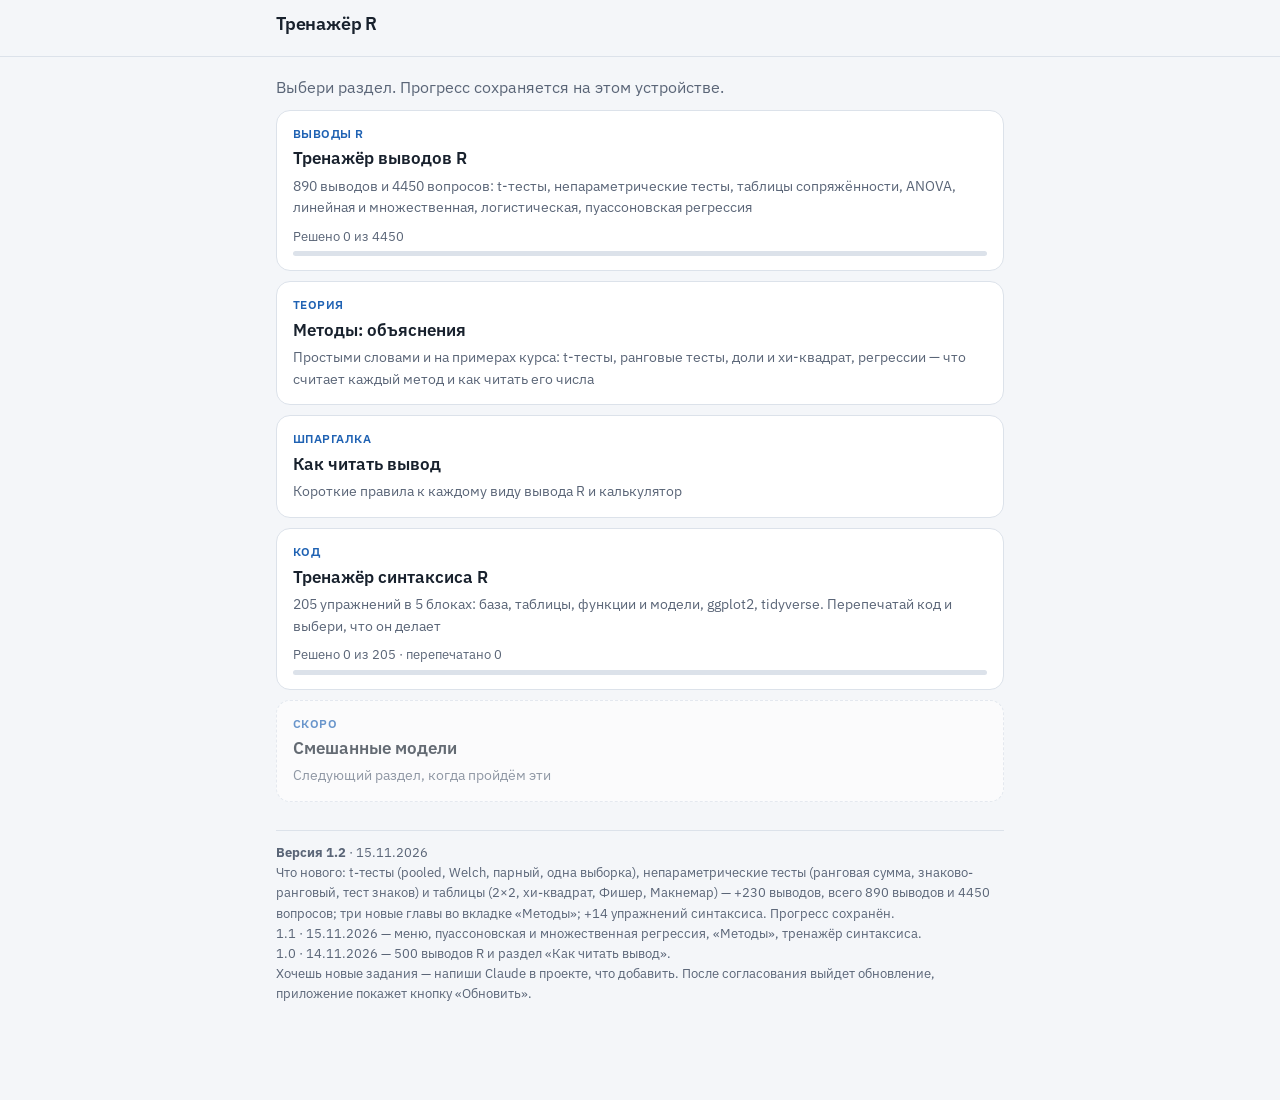
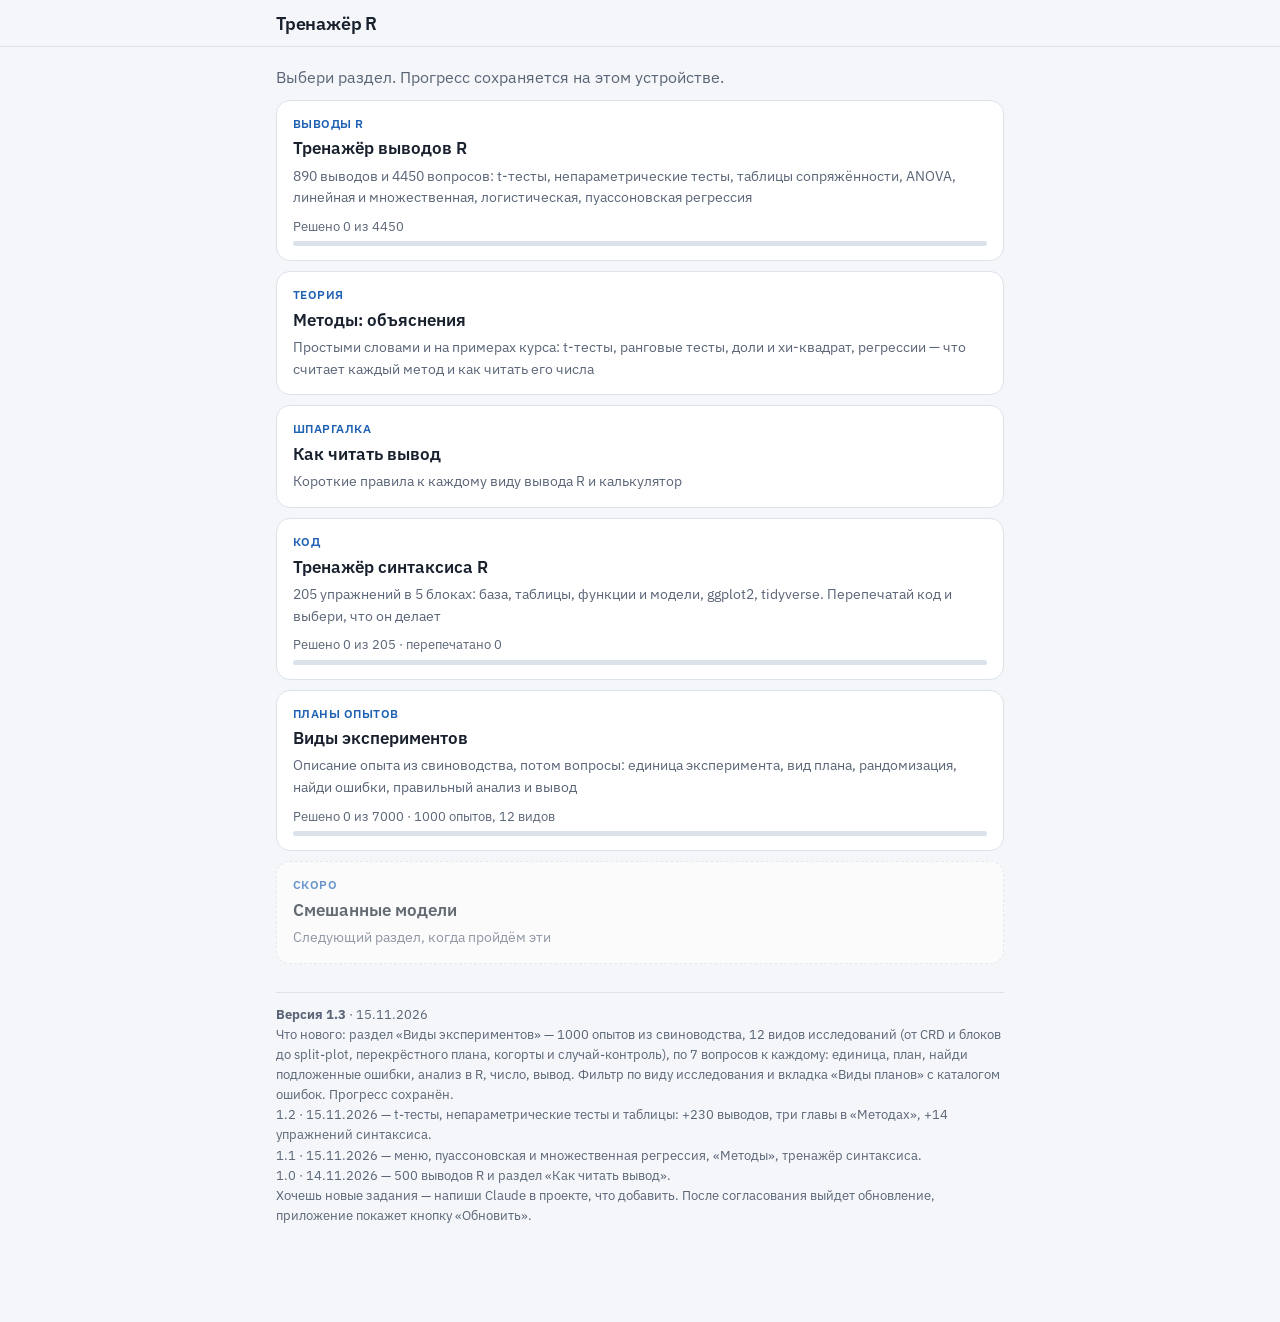
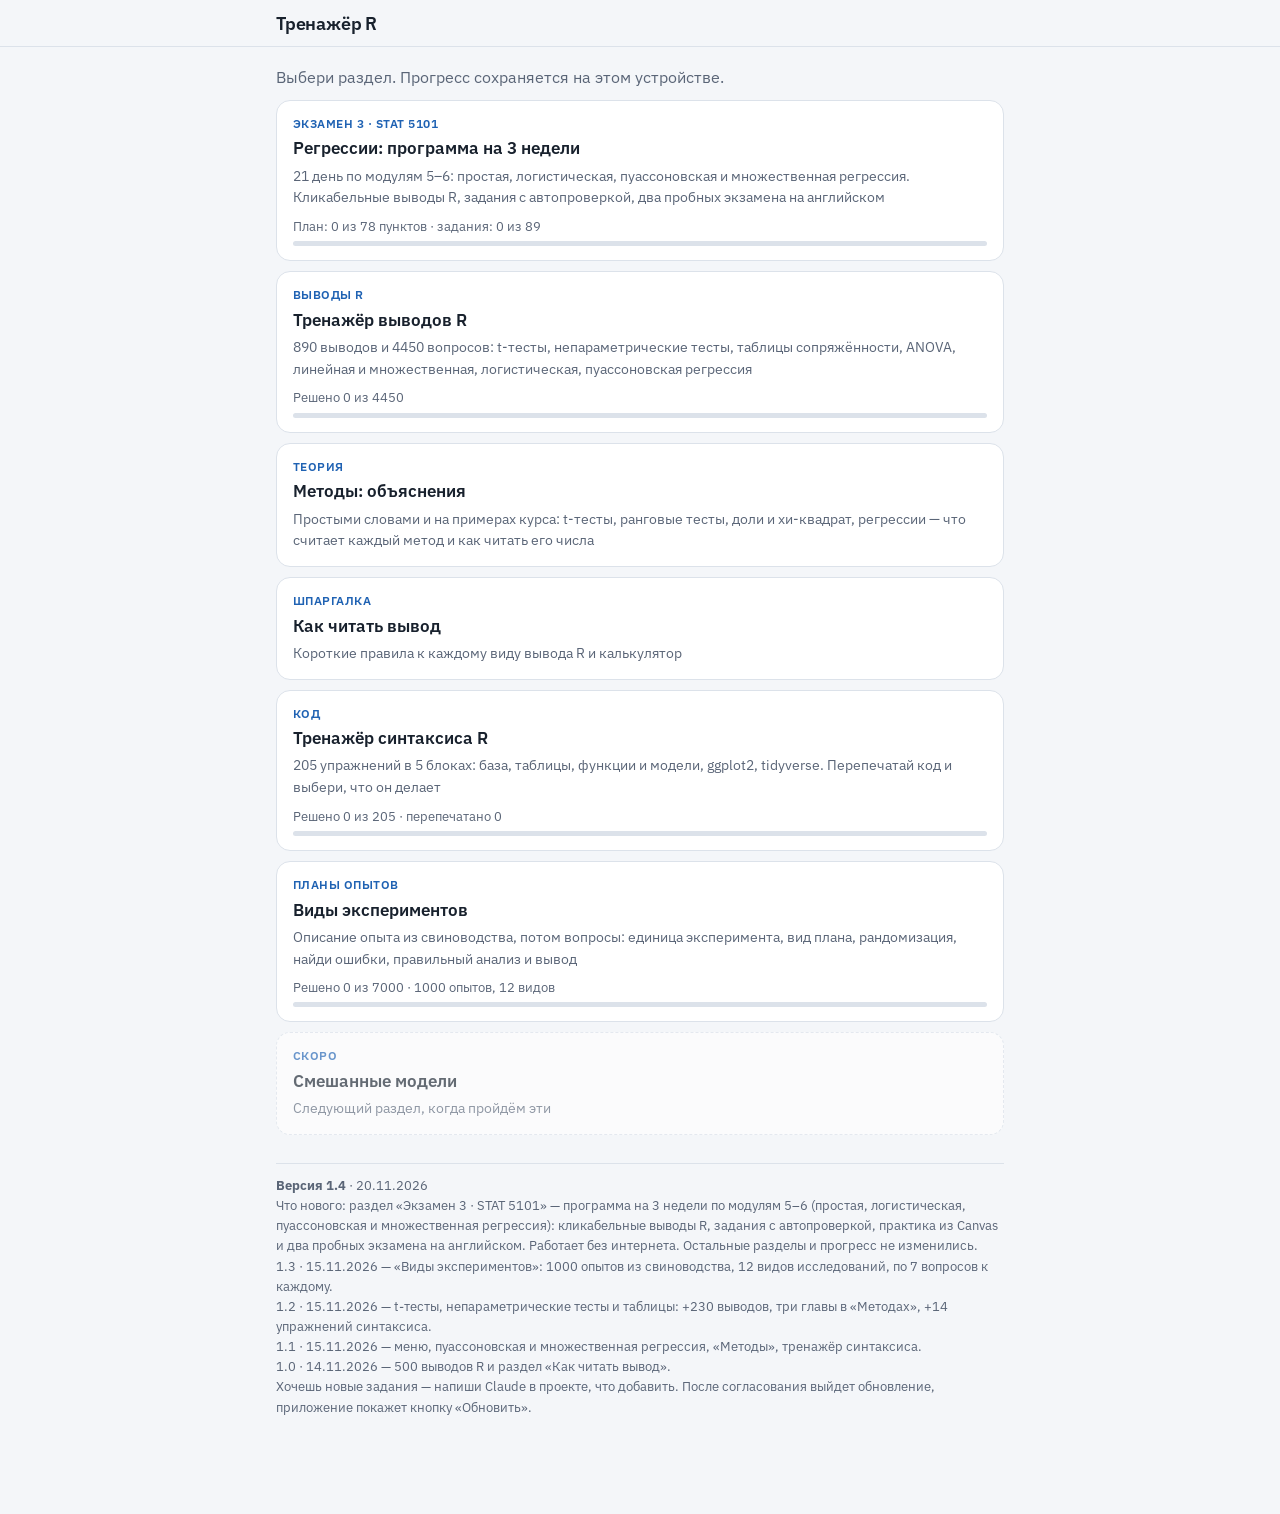
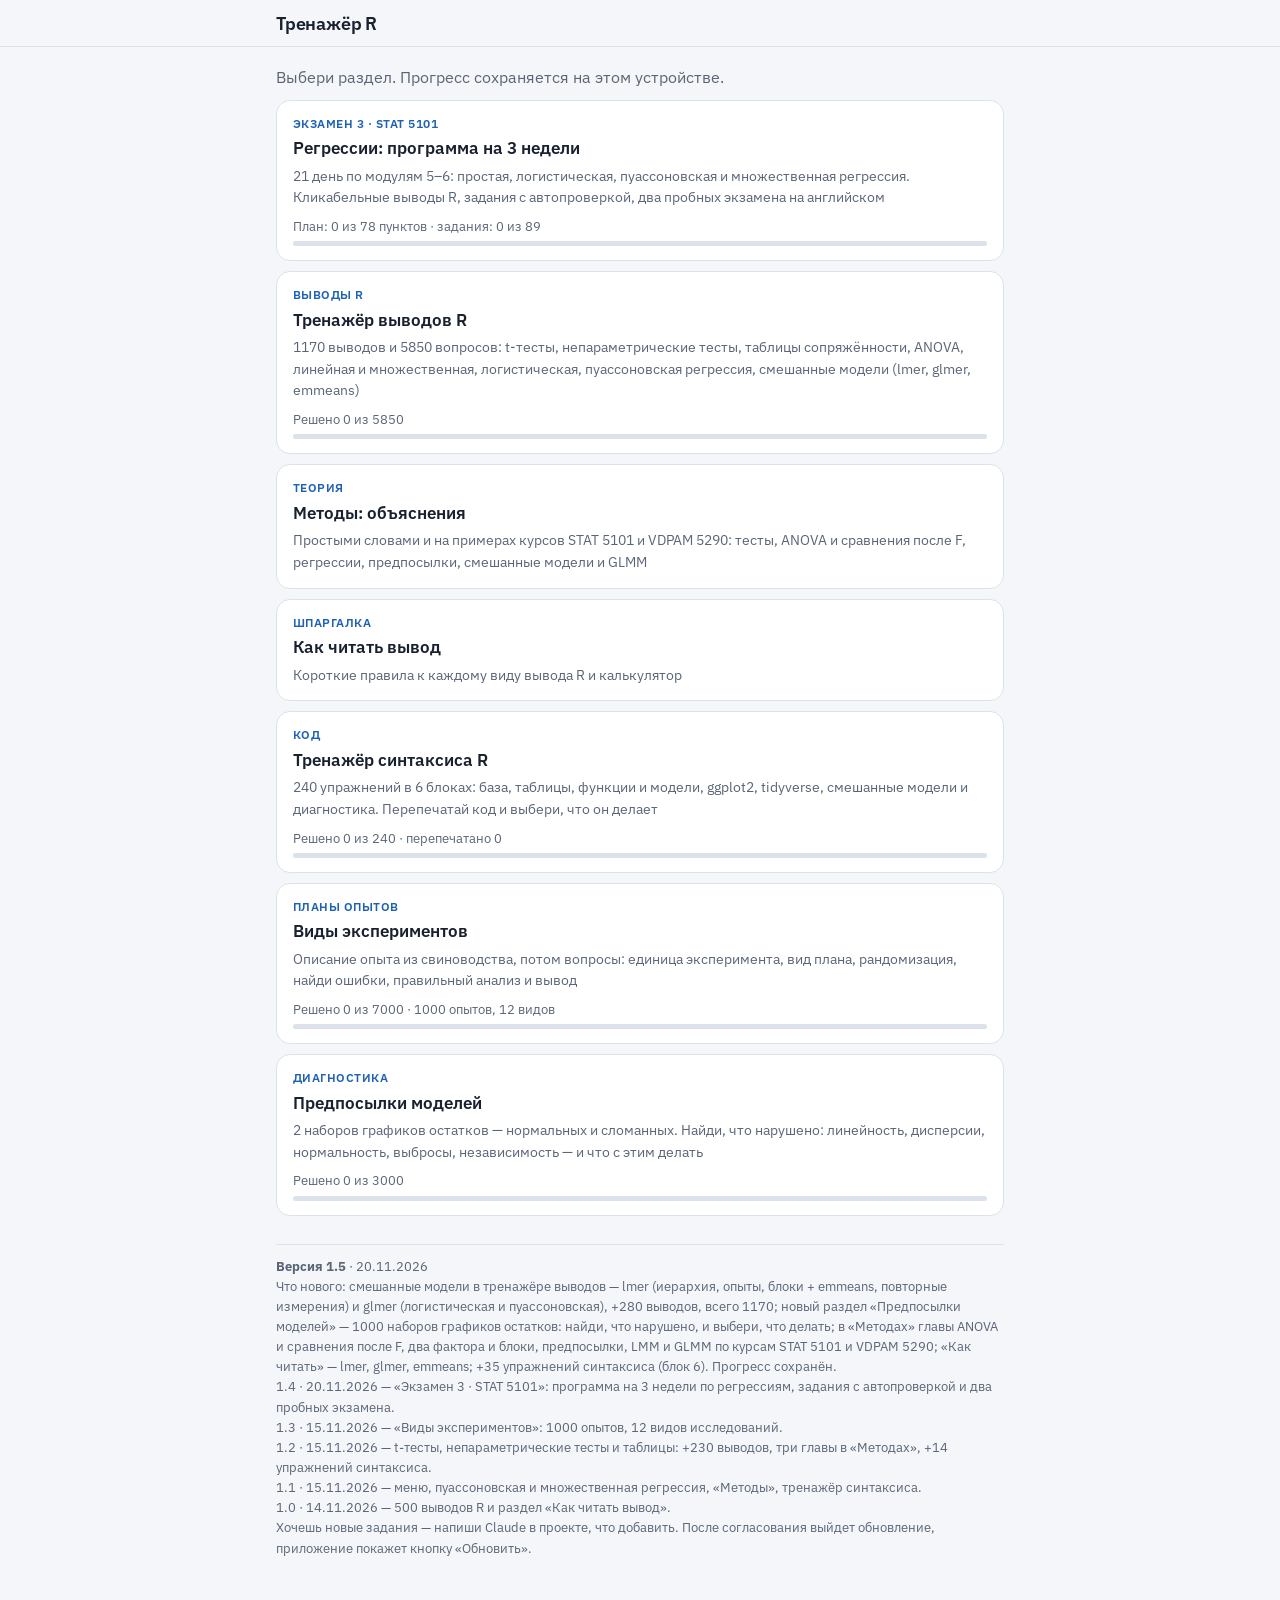
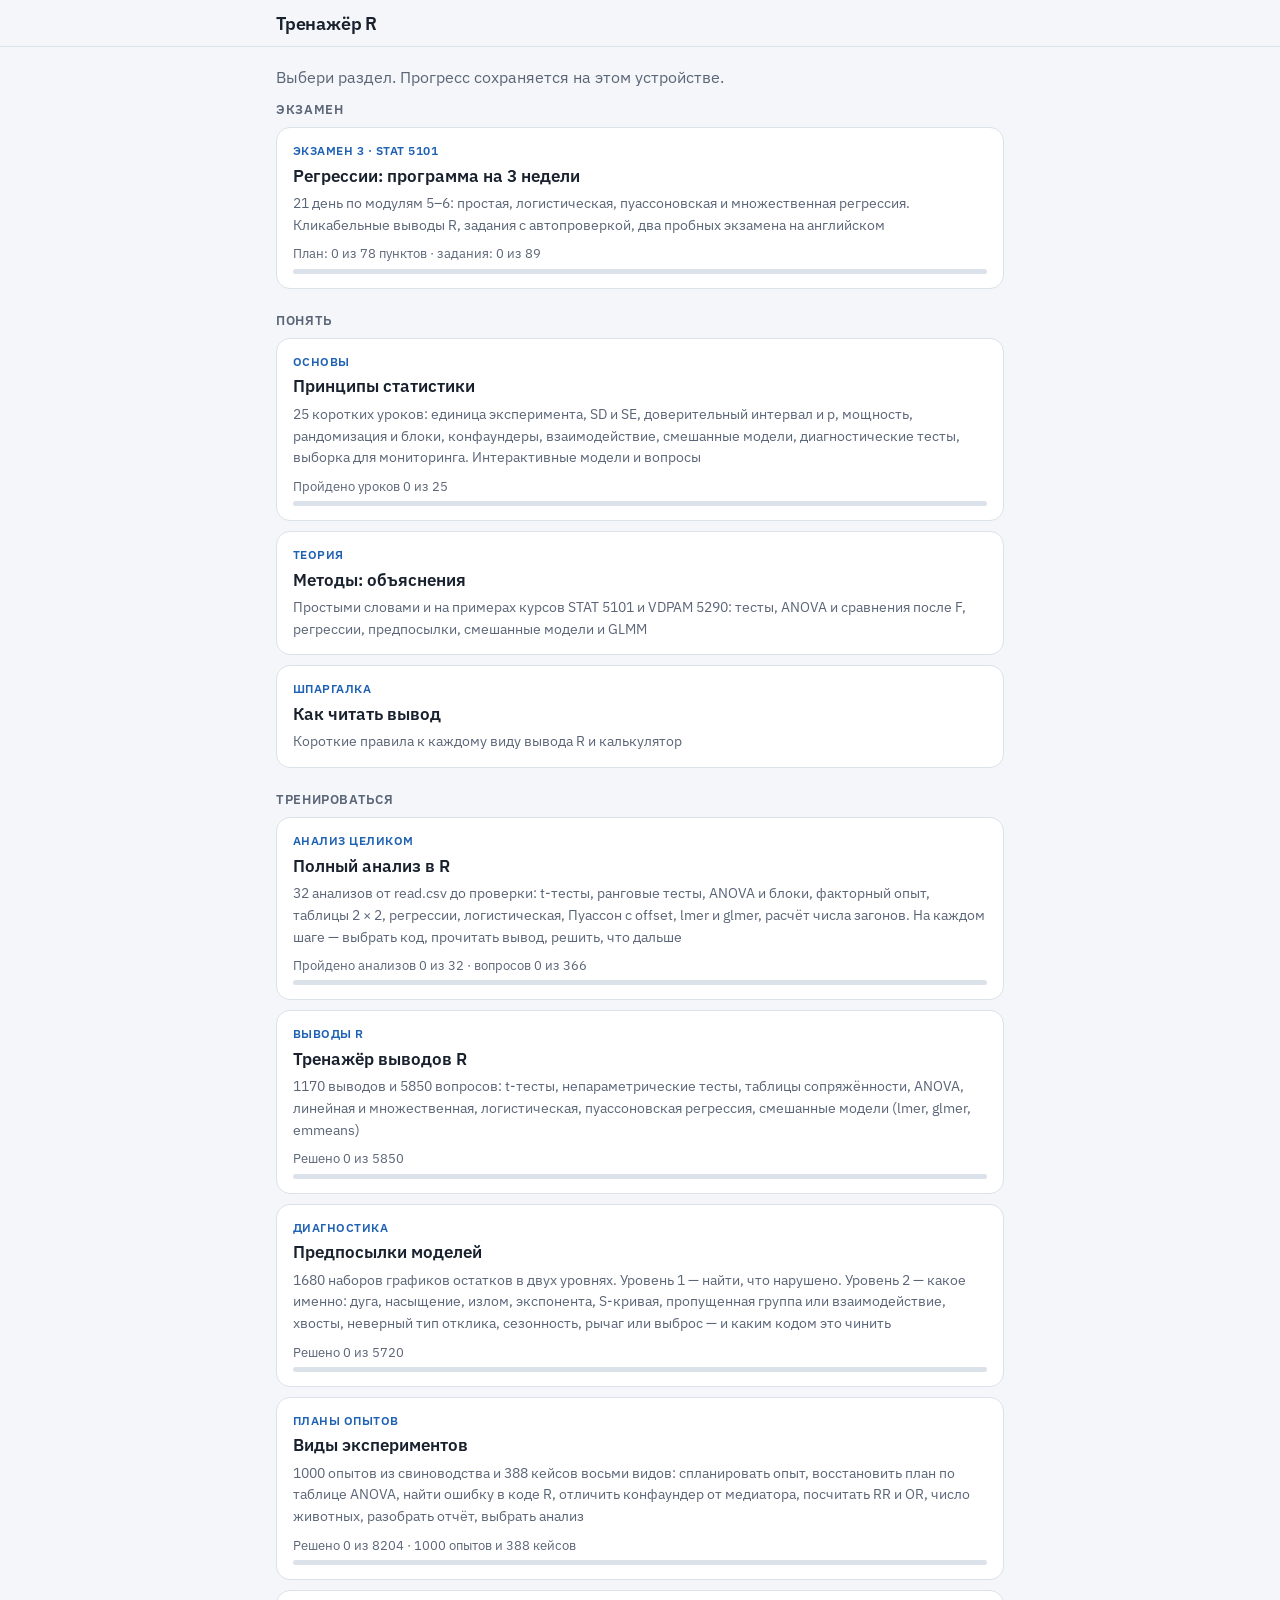
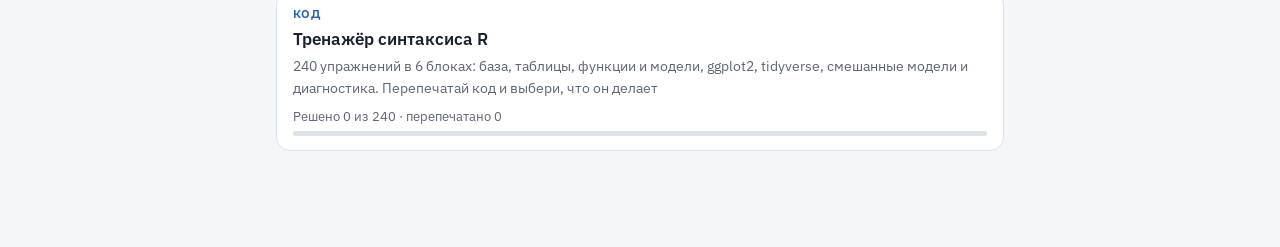
